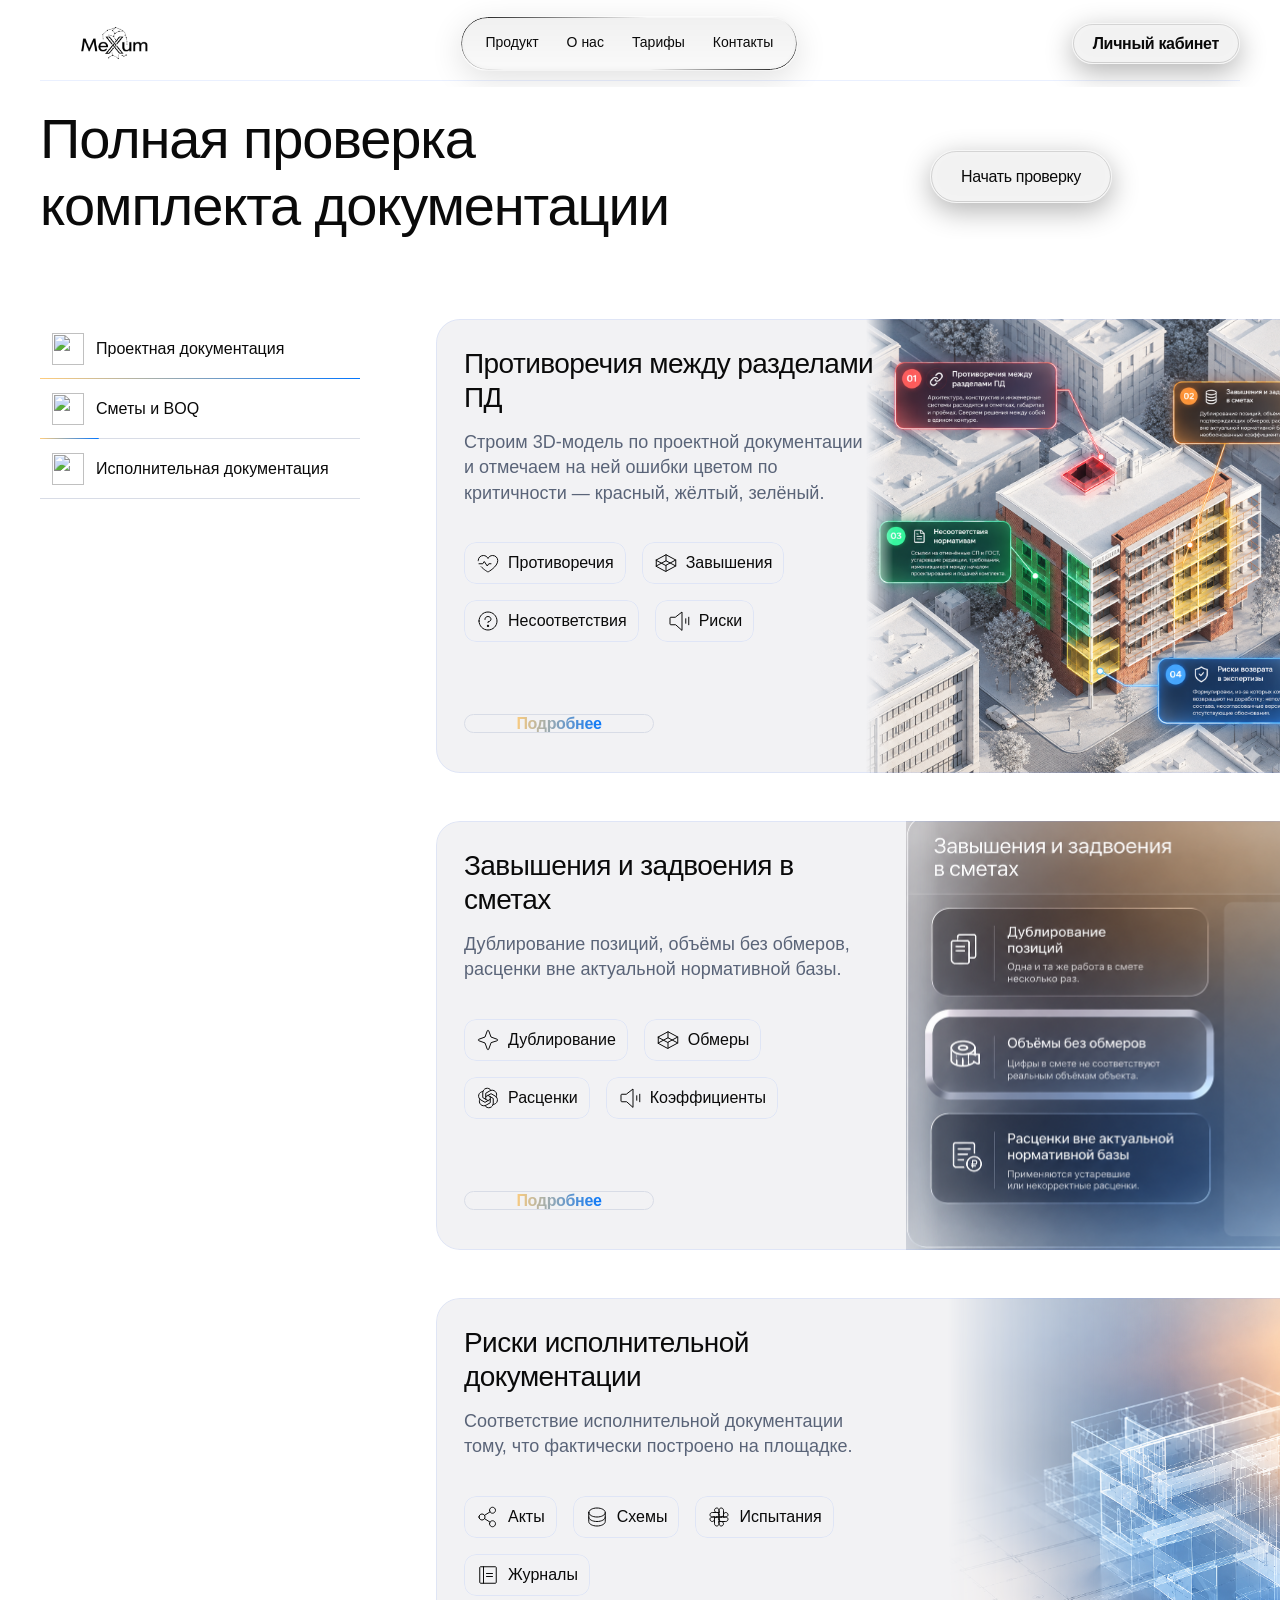
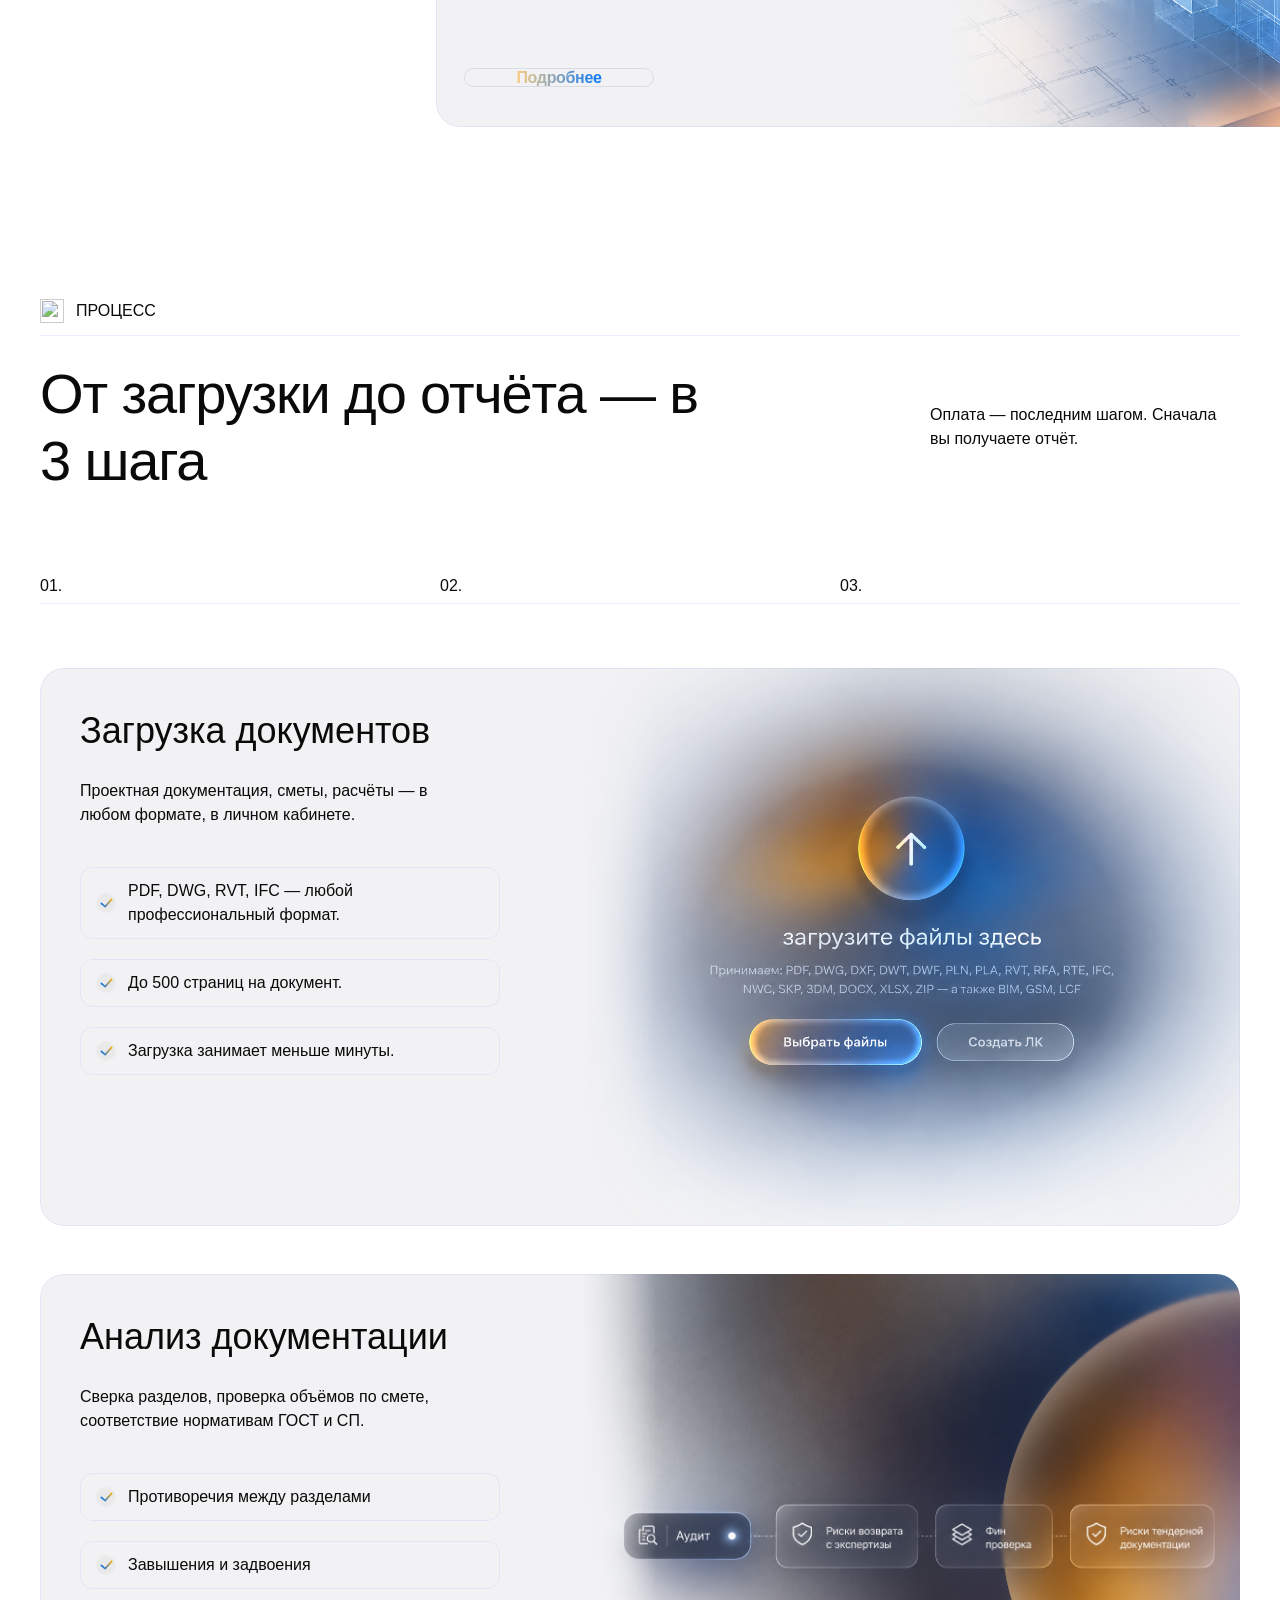
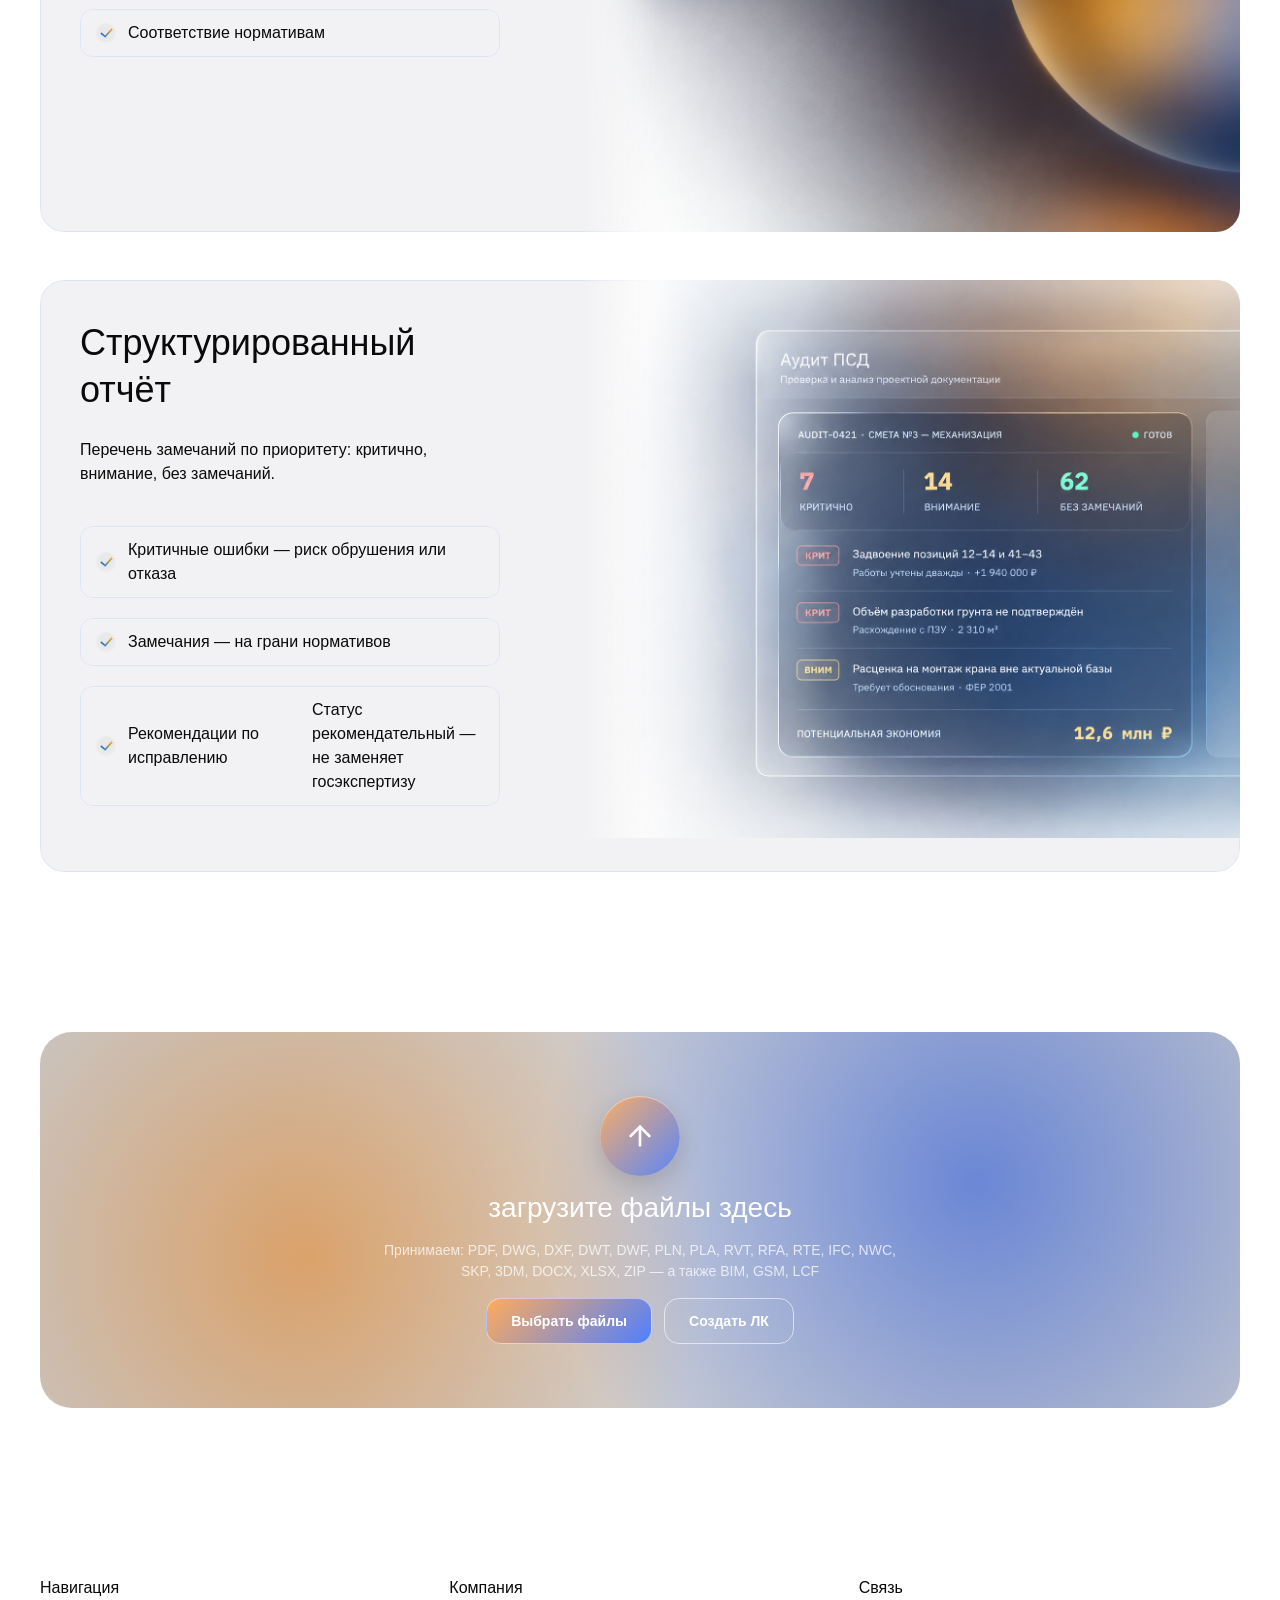
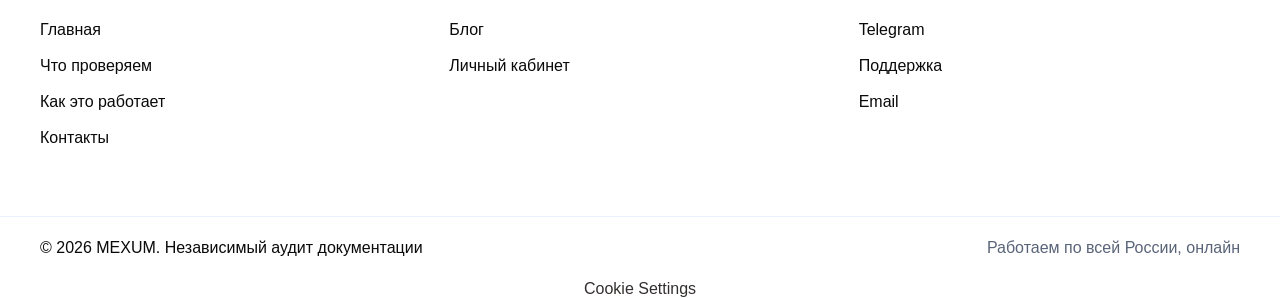
==== index.html @ c85084bf "Swap in a clean blueprint photo for the risks card, add a strong fade New source photo has no baked " ====
<!doctype html>
<html lang="en" data-redirect-timezone="1"><head>
	<meta charset="utf-8">
	<meta name="viewport" content="width=device-width">
	<meta name="generator" content="Framer 625f89c">
	<title>MEXUM — независимый аудит проектно-сметной документации</title>
    <meta name="description" content="Независимый аудит проектно-сметной документации для девелоперов, технических заказчиков, генподрядчиков и проектных бюро. Находим ошибки за 24-48 часов.">
    <meta name="framer-search-index" content="https://framerusercontent.com/sites/5tq8PL0hflcv6PRc5uquvC/searchIndex-Ejy1CJVrJO95.json">
    <meta name="framer-search-index-fallback" content="https://framerusercontent.com/sites/5tq8PL0hflcv6PRc5uquvC/searchIndex-of9c7hC0h53M.json">
    <link href="https://framerusercontent.com/images/1VtXtUrlVK0Y1WHlW4GIfnhxFho.png" rel="icon" media="(prefers-color-scheme: light)">
    <link href="https://framerusercontent.com/images/1VtXtUrlVK0Y1WHlW4GIfnhxFho.png" rel="icon" media="(prefers-color-scheme: dark)">
    <link rel="apple-touch-icon" href="https://framerusercontent.com/images/1VtXtUrlVK0Y1WHlW4GIfnhxFho.png">
    <!-- Open Graph -->
    <meta property="og:type" content="website">
    <meta property="og:title" content="MEXUM — независимый аудит документации">
    <meta property="og:description" content="Независимый аудит проектно-сметной документации для девелоперов, технических заказчиков, генподрядчиков и проектных бюро. Находим ошибки за 24-48 часов.">
    <meta property="og:image" content="https://framerusercontent.com/assets/LaGEDiVbTeEg75rIXlNKdeL8x4.png">
    <!-- X -->
    <meta name="twitter:card" content="summary_large_image">
    <meta name="twitter:title" content="MEXUM — независимый аудит документации">
    <meta name="twitter:description" content="Независимый аудит проектно-сметной документации для девелоперов, технических заказчиков, генподрядчиков и проектных бюро. Находим ошибки за 24-48 часов.">
    <meta name="twitter:image" content="https://framerusercontent.com/assets/LaGEDiVbTeEg75rIXlNKdeL8x4.png">
	
	
	<script>try{if(localStorage.getItem("__framer_force_showing_editorbar_since")){const n=document.createElement("link");n.rel="modulepreload";n.href="https://framer.com/edit/init.mjs";document.head.appendChild(n)}}catch(e){}</script>
	<link rel="canonical" href="https://cosmoq.framer.website/"><meta property="og:url" content="https://cosmoq.framer.website/"><!-- Start of headStart -->
    
    <!-- End of headStart -->
	
	<style data-framer-font-css="">@font-face { font-family: "Inter"; src: url("https://framerusercontent.com/assets/5vvr9Vy74if2I6bQbJvbw7SY1pQ.woff2"); font-display: swap; font-style: normal; font-weight: 400; unicode-range: U+0460-052F, U+1C80-1C88, U+20B4, U+2DE0-2DFF, U+A640-A69F, U+FE2E-FE2F }
@font-face { font-family: "Inter"; src: url("https://framerusercontent.com/assets/EOr0mi4hNtlgWNn9if640EZzXCo.woff2"); font-display: swap; font-style: normal; font-weight: 400; unicode-range: U+0301, U+0400-045F, U+0490-0491, U+04B0-04B1, U+2116 }
@font-face { font-family: "Inter"; src: url("https://framerusercontent.com/assets/Y9k9QrlZAqio88Klkmbd8VoMQc.woff2"); font-display: swap; font-style: normal; font-weight: 400; unicode-range: U+1F00-1FFF }
@font-face { font-family: "Inter"; src: url("https://framerusercontent.com/assets/OYrD2tBIBPvoJXiIHnLoOXnY9M.woff2"); font-display: swap; font-style: normal; font-weight: 400; unicode-range: U+0370-03FF }
@font-face { font-family: "Inter"; src: url("https://framerusercontent.com/assets/JeYwfuaPfZHQhEG8U5gtPDZ7WQ.woff2"); font-display: swap; font-style: normal; font-weight: 400; unicode-range: U+0100-024F, U+0259, U+1E00-1EFF, U+2020, U+20A0-20AB, U+20AD-20CF, U+2113, U+2C60-2C7F, U+A720-A7FF }
@font-face { font-family: "Inter"; src: url("https://framerusercontent.com/assets/GrgcKwrN6d3Uz8EwcLHZxwEfC4.woff2"); font-display: swap; font-style: normal; font-weight: 400; unicode-range: U+0000-00FF, U+0131, U+0152-0153, U+02BB-02BC, U+02C6, U+02DA, U+02DC, U+2000-206F, U+2070, U+2074-207E, U+2080-208E, U+20AC, U+2122, U+2191, U+2193, U+2212, U+2215, U+FEFF, U+FFFD }
@font-face { font-family: "Inter"; src: url("https://framerusercontent.com/assets/b6Y37FthZeALduNqHicBT6FutY.woff2"); font-display: swap; font-style: normal; font-weight: 400; unicode-range: U+0102-0103, U+0110-0111, U+0128-0129, U+0168-0169, U+01A0-01A1, U+01AF-01B0, U+1EA0-1EF9, U+20AB }
@font-face { font-family: "Inter Display"; src: url("https://framerusercontent.com/assets/2uIBiALfCHVpWbHqRMZutfT7giU.woff2"); font-display: swap; font-style: normal; font-weight: 400; unicode-range: U+0460-052F, U+1C80-1C88, U+20B4, U+2DE0-2DFF, U+A640-A69F, U+FE2E-FE2F }
@font-face { font-family: "Inter Display"; src: url("https://framerusercontent.com/assets/Zwfz6xbVe5pmcWRJRgBDHnMkOkI.woff2"); font-display: swap; font-style: normal; font-weight: 400; unicode-range: U+0301, U+0400-045F, U+0490-0491, U+04B0-04B1, U+2116 }
@font-face { font-family: "Inter Display"; src: url("https://framerusercontent.com/assets/U9LaDDmbRhzX3sB8g8glTy5feTE.woff2"); font-display: swap; font-style: normal; font-weight: 400; unicode-range: U+1F00-1FFF }
@font-face { font-family: "Inter Display"; src: url("https://framerusercontent.com/assets/tVew2LzXJ1t7QfxP1gdTIdj2o0g.woff2"); font-display: swap; font-style: normal; font-weight: 400; unicode-range: U+0370-03FF }
@font-face { font-family: "Inter Display"; src: url("https://framerusercontent.com/assets/DF7bjCRmStYPqSb945lAlMfCCVQ.woff2"); font-display: swap; font-style: normal; font-weight: 400; unicode-range: U+0100-024F, U+0259, U+1E00-1EFF, U+2020, U+20A0-20AB, U+20AD-20CF, U+2113, U+2C60-2C7F, U+A720-A7FF }
@font-face { font-family: "Inter Display"; src: url("https://framerusercontent.com/assets/bHYNJqzTyl2lqvmMiRRS6Y16Es.woff2"); font-display: swap; font-style: normal; font-weight: 400; unicode-range: U+0000-00FF, U+0131, U+0152-0153, U+02BB-02BC, U+02C6, U+02DA, U+02DC, U+2000-206F, U+2070, U+2074-207E, U+2080-208E, U+20AC, U+2122, U+2191, U+2193, U+2212, U+2215, U+FEFF, U+FFFD }
@font-face { font-family: "Inter Display"; src: url("https://framerusercontent.com/assets/vebZUMjGyKkYsfcY73iwWTzLNag.woff2"); font-display: swap; font-style: normal; font-weight: 400; unicode-range: U+0102-0103, U+0110-0111, U+0128-0129, U+0168-0169, U+01A0-01A1, U+01AF-01B0, U+1EA0-1EF9, U+20AB }
@font-face { font-family: "Inter"; src: url("https://framerusercontent.com/assets/hyOgCu0Xnghbimh0pE8QTvtt2AU.woff2"); font-display: swap; font-style: normal; font-weight: 600; unicode-range: U+0460-052F, U+1C80-1C88, U+20B4, U+2DE0-2DFF, U+A640-A69F, U+FE2E-FE2F }
@font-face { font-family: "Inter"; src: url("https://framerusercontent.com/assets/NeGmSOXrPBfEFIy5YZeHq17LEDA.woff2"); font-display: swap; font-style: normal; font-weight: 600; unicode-range: U+0301, U+0400-045F, U+0490-0491, U+04B0-04B1, U+2116 }
@font-face { font-family: "Inter"; src: url("https://framerusercontent.com/assets/oYaAX5himiTPYuN8vLWnqBbfD2s.woff2"); font-display: swap; font-style: normal; font-weight: 600; unicode-range: U+1F00-1FFF }
@font-face { font-family: "Inter"; src: url("https://framerusercontent.com/assets/lEJLP4R0yuCaMCjSXYHtJw72M.woff2"); font-display: swap; font-style: normal; font-weight: 600; unicode-range: U+0370-03FF }
@font-face { font-family: "Inter"; src: url("https://framerusercontent.com/assets/cRJyLNuTJR5jbyKzGi33wU9cqIQ.woff2"); font-display: swap; font-style: normal; font-weight: 600; unicode-range: U+0100-024F, U+0259, U+1E00-1EFF, U+2020, U+20A0-20AB, U+20AD-20CF, U+2113, U+2C60-2C7F, U+A720-A7FF }
@font-face { font-family: "Inter"; src: url("https://framerusercontent.com/assets/yDtI2UI8XcEg1W2je9XPN3Noo.woff2"); font-display: swap; font-style: normal; font-weight: 600; unicode-range: U+0000-00FF, U+0131, U+0152-0153, U+02BB-02BC, U+02C6, U+02DA, U+02DC, U+2000-206F, U+2070, U+2074-207E, U+2080-208E, U+20AC, U+2122, U+2191, U+2193, U+2212, U+2215, U+FEFF, U+FFFD }
@font-face { font-family: "Inter"; src: url("https://framerusercontent.com/assets/A0Wcc7NgXMjUuFdquHDrIZpzZw0.woff2"); font-display: swap; font-style: normal; font-weight: 600; unicode-range: U+0102-0103, U+0110-0111, U+0128-0129, U+0168-0169, U+01A0-01A1, U+01AF-01B0, U+1EA0-1EF9, U+20AB }
@font-face { font-family: "Inter"; src: url("https://framerusercontent.com/assets/DpPBYI0sL4fYLgAkX8KXOPVt7c.woff2"); font-display: swap; font-style: normal; font-weight: 700; unicode-range: U+0460-052F, U+1C80-1C88, U+20B4, U+2DE0-2DFF, U+A640-A69F, U+FE2E-FE2F }
@font-face { font-family: "Inter"; src: url("https://framerusercontent.com/assets/4RAEQdEOrcnDkhHiiCbJOw92Lk.woff2"); font-display: swap; font-style: normal; font-weight: 700; unicode-range: U+0301, U+0400-045F, U+0490-0491, U+04B0-04B1, U+2116 }
@font-face { font-family: "Inter"; src: url("https://framerusercontent.com/assets/1K3W8DizY3v4emK8Mb08YHxTbs.woff2"); font-display: swap; font-style: normal; font-weight: 700; unicode-range: U+1F00-1FFF }
@font-face { font-family: "Inter"; src: url("https://framerusercontent.com/assets/tUSCtfYVM1I1IchuyCwz9gDdQ.woff2"); font-display: swap; font-style: normal; font-weight: 700; unicode-range: U+0370-03FF }
@font-face { font-family: "Inter"; src: url("https://framerusercontent.com/assets/VgYFWiwsAC5OYxAycRXXvhze58.woff2"); font-display: swap; font-style: normal; font-weight: 700; unicode-range: U+0100-024F, U+0259, U+1E00-1EFF, U+2020, U+20A0-20AB, U+20AD-20CF, U+2113, U+2C60-2C7F, U+A720-A7FF }
@font-face { font-family: "Inter"; src: url("https://framerusercontent.com/assets/syRNPWzAMIrcJ3wIlPIP43KjQs.woff2"); font-display: swap; font-style: normal; font-weight: 700; unicode-range: U+0000-00FF, U+0131, U+0152-0153, U+02BB-02BC, U+02C6, U+02DA, U+02DC, U+2000-206F, U+2070, U+2074-207E, U+2080-208E, U+20AC, U+2122, U+2191, U+2193, U+2212, U+2215, U+FEFF, U+FFFD }
@font-face { font-family: "Inter"; src: url("https://framerusercontent.com/assets/GIryZETIX4IFypco5pYZONKhJIo.woff2"); font-display: swap; font-style: normal; font-weight: 700; unicode-range: U+0102-0103, U+0110-0111, U+0128-0129, U+0168-0169, U+01A0-01A1, U+01AF-01B0, U+1EA0-1EF9, U+20AB }
@font-face { font-family: "Inter"; src: url("https://framerusercontent.com/assets/H89BbHkbHDzlxZzxi8uPzTsp90.woff2"); font-display: swap; font-style: italic; font-weight: 700; unicode-range: U+0460-052F, U+1C80-1C88, U+20B4, U+2DE0-2DFF, U+A640-A69F, U+FE2E-FE2F }
@font-face { font-family: "Inter"; src: url("https://framerusercontent.com/assets/u6gJwDuwB143kpNK1T1MDKDWkMc.woff2"); font-display: swap; font-style: italic; font-weight: 700; unicode-range: U+0301, U+0400-045F, U+0490-0491, U+04B0-04B1, U+2116 }
@font-face { font-family: "Inter"; src: url("https://framerusercontent.com/assets/43sJ6MfOPh1LCJt46OvyDuSbA6o.woff2"); font-display: swap; font-style: italic; font-weight: 700; unicode-range: U+1F00-1FFF }
@font-face { font-family: "Inter"; src: url("https://framerusercontent.com/assets/wccHG0r4gBDAIRhfHiOlq6oEkqw.woff2"); font-display: swap; font-style: italic; font-weight: 700; unicode-range: U+0370-03FF }
@font-face { font-family: "Inter"; src: url("https://framerusercontent.com/assets/WZ367JPwf9bRW6LdTHN8rXgSjw.woff2"); font-display: swap; font-style: italic; font-weight: 700; unicode-range: U+0100-024F, U+0259, U+1E00-1EFF, U+2020, U+20A0-20AB, U+20AD-20CF, U+2113, U+2C60-2C7F, U+A720-A7FF }
@font-face { font-family: "Inter"; src: url("https://framerusercontent.com/assets/ia3uin3hQWqDrVloC1zEtYHWw.woff2"); font-display: swap; font-style: italic; font-weight: 700; unicode-range: U+0000-00FF, U+0131, U+0152-0153, U+02BB-02BC, U+02C6, U+02DA, U+02DC, U+2000-206F, U+2070, U+2074-207E, U+2080-208E, U+20AC, U+2122, U+2191, U+2193, U+2212, U+2215, U+FEFF, U+FFFD }
@font-face { font-family: "Inter"; src: url("https://framerusercontent.com/assets/2A4Xx7CngadFGlVV4xrO06OBHY.woff2"); font-display: swap; font-style: italic; font-weight: 700; unicode-range: U+0102-0103, U+0110-0111, U+0128-0129, U+0168-0169, U+01A0-01A1, U+01AF-01B0, U+1EA0-1EF9, U+20AB }
@font-face { font-family: "Inter"; src: url("https://framerusercontent.com/assets/vxBnBhH8768IFAXAb4Qf6wQHKs.woff2"); font-display: swap; font-style: italic; font-weight: 600; unicode-range: U+0460-052F, U+1C80-1C88, U+20B4, U+2DE0-2DFF, U+A640-A69F, U+FE2E-FE2F }
@font-face { font-family: "Inter"; src: url("https://framerusercontent.com/assets/zSsEuoJdh8mcFVk976C05ZfQr8.woff2"); font-display: swap; font-style: italic; font-weight: 600; unicode-range: U+0301, U+0400-045F, U+0490-0491, U+04B0-04B1, U+2116 }
@font-face { font-family: "Inter"; src: url("https://framerusercontent.com/assets/b8ezwLrN7h2AUoPEENcsTMVJ0.woff2"); font-display: swap; font-style: italic; font-weight: 600; unicode-range: U+1F00-1FFF }
@font-face { font-family: "Inter"; src: url("https://framerusercontent.com/assets/mvNEIBLyHbscgHtwfsByjXUz3XY.woff2"); font-display: swap; font-style: italic; font-weight: 600; unicode-range: U+0370-03FF }
@font-face { font-family: "Inter"; src: url("https://framerusercontent.com/assets/6FI2EneKzM3qBy5foOZXey7coCA.woff2"); font-display: swap; font-style: italic; font-weight: 600; unicode-range: U+0100-024F, U+0259, U+1E00-1EFF, U+2020, U+20A0-20AB, U+20AD-20CF, U+2113, U+2C60-2C7F, U+A720-A7FF }
@font-face { font-family: "Inter"; src: url("https://framerusercontent.com/assets/fuyXZpVvOjq8NesCOfgirHCWyg.woff2"); font-display: swap; font-style: italic; font-weight: 600; unicode-range: U+0000-00FF, U+0131, U+0152-0153, U+02BB-02BC, U+02C6, U+02DA, U+02DC, U+2000-206F, U+2070, U+2074-207E, U+2080-208E, U+20AC, U+2122, U+2191, U+2193, U+2212, U+2215, U+FEFF, U+FFFD }
@font-face { font-family: "Inter"; src: url("https://framerusercontent.com/assets/NHHeAKJVP0ZWHk5YZnQQChIsBM.woff2"); font-display: swap; font-style: italic; font-weight: 600; unicode-range: U+0102-0103, U+0110-0111, U+0128-0129, U+0168-0169, U+01A0-01A1, U+01AF-01B0, U+1EA0-1EF9, U+20AB }
@font-face { font-family: "Inter"; src: url("https://framerusercontent.com/assets/CfMzU8w2e7tHgF4T4rATMPuWosA.woff2"); font-display: swap; font-style: italic; font-weight: 400; unicode-range: U+0460-052F, U+1C80-1C88, U+20B4, U+2DE0-2DFF, U+A640-A69F, U+FE2E-FE2F }
@font-face { font-family: "Inter"; src: url("https://framerusercontent.com/assets/867QObYax8ANsfX4TGEVU9YiCM.woff2"); font-display: swap; font-style: italic; font-weight: 400; unicode-range: U+0301, U+0400-045F, U+0490-0491, U+04B0-04B1, U+2116 }
@font-face { font-family: "Inter"; src: url("https://framerusercontent.com/assets/Oyn2ZbENFdnW7mt2Lzjk1h9Zb9k.woff2"); font-display: swap; font-style: italic; font-weight: 400; unicode-range: U+1F00-1FFF }
@font-face { font-family: "Inter"; src: url("https://framerusercontent.com/assets/cdAe8hgZ1cMyLu9g005pAW3xMo.woff2"); font-display: swap; font-style: italic; font-weight: 400; unicode-range: U+0370-03FF }
@font-face { font-family: "Inter"; src: url("https://framerusercontent.com/assets/DOfvtmE1UplCq161m6Hj8CSQYg.woff2"); font-display: swap; font-style: italic; font-weight: 400; unicode-range: U+0100-024F, U+0259, U+1E00-1EFF, U+2020, U+20A0-20AB, U+20AD-20CF, U+2113, U+2C60-2C7F, U+A720-A7FF }
@font-face { font-family: "Inter"; src: url("https://framerusercontent.com/assets/pKRFNWFoZl77qYCAIp84lN1h944.woff2"); font-display: swap; font-style: italic; font-weight: 400; unicode-range: U+0000-00FF, U+0131, U+0152-0153, U+02BB-02BC, U+02C6, U+02DA, U+02DC, U+2000-206F, U+2070, U+2074-207E, U+2080-208E, U+20AC, U+2122, U+2191, U+2193, U+2212, U+2215, U+FEFF, U+FFFD }
@font-face { font-family: "Inter"; src: url("https://framerusercontent.com/assets/tKtBcDnBMevsEEJKdNGhhkLzYo.woff2"); font-display: swap; font-style: italic; font-weight: 400; unicode-range: U+0102-0103, U+0110-0111, U+0128-0129, U+0168-0169, U+01A0-01A1, U+01AF-01B0, U+1EA0-1EF9, U+20AB }
@font-face { font-family: "Inter Display"; src: url("https://framerusercontent.com/assets/I11LrmuBDQZweplJ62KkVsklU5Y.woff2"); font-display: swap; font-style: normal; font-weight: 700; unicode-range: U+0460-052F, U+1C80-1C88, U+20B4, U+2DE0-2DFF, U+A640-A69F, U+FE2E-FE2F }
@font-face { font-family: "Inter Display"; src: url("https://framerusercontent.com/assets/UjFZPDy3qGuDktQM4q9CxhKfIa8.woff2"); font-display: swap; font-style: normal; font-weight: 700; unicode-range: U+0301, U+0400-045F, U+0490-0491, U+04B0-04B1, U+2116 }
@font-face { font-family: "Inter Display"; src: url("https://framerusercontent.com/assets/8exwVHJy2DhJ4N5prYlVMrEKmQ.woff2"); font-display: swap; font-style: normal; font-weight: 700; unicode-range: U+1F00-1FFF }
@font-face { font-family: "Inter Display"; src: url("https://framerusercontent.com/assets/UTeedEK21hO5jDxEUldzdScUqpg.woff2"); font-display: swap; font-style: normal; font-weight: 700; unicode-range: U+0370-03FF }
@font-face { font-family: "Inter Display"; src: url("https://framerusercontent.com/assets/Ig8B8nzy11hzIWEIYnkg91sofjo.woff2"); font-display: swap; font-style: normal; font-weight: 700; unicode-range: U+0100-024F, U+0259, U+1E00-1EFF, U+2020, U+20A0-20AB, U+20AD-20CF, U+2113, U+2C60-2C7F, U+A720-A7FF }
@font-face { font-family: "Inter Display"; src: url("https://framerusercontent.com/assets/qITWJ2WdG0wrgQPDb8lvnYnTXDg.woff2"); font-display: swap; font-style: normal; font-weight: 700; unicode-range: U+0000-00FF, U+0131, U+0152-0153, U+02BB-02BC, U+02C6, U+02DA, U+02DC, U+2000-206F, U+2070, U+2074-207E, U+2080-208E, U+20AC, U+2122, U+2191, U+2193, U+2212, U+2215, U+FEFF, U+FFFD }
@font-face { font-family: "Inter Display"; src: url("https://framerusercontent.com/assets/qctQFoJqJ9aIbRSIp0AhCQpFxn8.woff2"); font-display: swap; font-style: normal; font-weight: 700; unicode-range: U+0102-0103, U+0110-0111, U+0128-0129, U+0168-0169, U+01A0-01A1, U+01AF-01B0, U+1EA0-1EF9, U+20AB }
@font-face { font-family: "Inter Display"; src: url("https://framerusercontent.com/assets/fXvVh2JeZlehNcEhKHpHH0frSl0.woff2"); font-display: swap; font-style: italic; font-weight: 700; unicode-range: U+0460-052F, U+1C80-1C88, U+20B4, U+2DE0-2DFF, U+A640-A69F, U+FE2E-FE2F }
@font-face { font-family: "Inter Display"; src: url("https://framerusercontent.com/assets/7pScaNeb6M7n2HF2jKemDqzCIr4.woff2"); font-display: swap; font-style: italic; font-weight: 700; unicode-range: U+0301, U+0400-045F, U+0490-0491, U+04B0-04B1, U+2116 }
@font-face { font-family: "Inter Display"; src: url("https://framerusercontent.com/assets/qS4UjQYyATcVV9rODk0Zx9KhkY8.woff2"); font-display: swap; font-style: italic; font-weight: 700; unicode-range: U+1F00-1FFF }
@font-face { font-family: "Inter Display"; src: url("https://framerusercontent.com/assets/VfD2n20yM7v0hrUEBHEyafsmMBY.woff2"); font-display: swap; font-style: italic; font-weight: 700; unicode-range: U+0370-03FF }
@font-face { font-family: "Inter Display"; src: url("https://framerusercontent.com/assets/4oIO9fB59bn3cKFWz7piCj28z9s.woff2"); font-display: swap; font-style: italic; font-weight: 700; unicode-range: U+0100-024F, U+0259, U+1E00-1EFF, U+2020, U+20A0-20AB, U+20AD-20CF, U+2113, U+2C60-2C7F, U+A720-A7FF }
@font-face { font-family: "Inter Display"; src: url("https://framerusercontent.com/assets/MzumQQZJQBC6KM1omtmwOtsogtI.woff2"); font-display: swap; font-style: italic; font-weight: 700; unicode-range: U+0000-00FF, U+0131, U+0152-0153, U+02BB-02BC, U+02C6, U+02DA, U+02DC, U+2000-206F, U+2070, U+2074-207E, U+2080-208E, U+20AC, U+2122, U+2191, U+2193, U+2212, U+2215, U+FEFF, U+FFFD }
@font-face { font-family: "Inter Display"; src: url("https://framerusercontent.com/assets/F5Lmfd3fCAu7TwiYbI4DLWw4ks.woff2"); font-display: swap; font-style: italic; font-weight: 700; unicode-range: U+0102-0103, U+0110-0111, U+0128-0129, U+0168-0169, U+01A0-01A1, U+01AF-01B0, U+1EA0-1EF9, U+20AB }
@font-face { font-family: "Inter Display"; src: url("https://framerusercontent.com/assets/THWAFHoAcmqLMy81E8hCSdziVKA.woff2"); font-display: swap; font-style: italic; font-weight: 400; unicode-range: U+0460-052F, U+1C80-1C88, U+20B4, U+2DE0-2DFF, U+A640-A69F, U+FE2E-FE2F }
@font-face { font-family: "Inter Display"; src: url("https://framerusercontent.com/assets/sQxGYWDlRkDr0eOKqiNRl6g5rs.woff2"); font-display: swap; font-style: italic; font-weight: 400; unicode-range: U+0301, U+0400-045F, U+0490-0491, U+04B0-04B1, U+2116 }
@font-face { font-family: "Inter Display"; src: url("https://framerusercontent.com/assets/NNTAT1XAm8ZRkr824inYPkjNeL4.woff2"); font-display: swap; font-style: italic; font-weight: 400; unicode-range: U+1F00-1FFF }
@font-face { font-family: "Inter Display"; src: url("https://framerusercontent.com/assets/P2qr9PAWBt905929rHfxmneMUG0.woff2"); font-display: swap; font-style: italic; font-weight: 400; unicode-range: U+0370-03FF }
@font-face { font-family: "Inter Display"; src: url("https://framerusercontent.com/assets/2BmSa4TZZvFKAZg2DydxTbvKlTU.woff2"); font-display: swap; font-style: italic; font-weight: 400; unicode-range: U+0100-024F, U+0259, U+1E00-1EFF, U+2020, U+20A0-20AB, U+20AD-20CF, U+2113, U+2C60-2C7F, U+A720-A7FF }
@font-face { font-family: "Inter Display"; src: url("https://framerusercontent.com/assets/P0JCAnd2N1Q6qwTQohre3XmQ.woff2"); font-display: swap; font-style: italic; font-weight: 400; unicode-range: U+0000-00FF, U+0131, U+0152-0153, U+02BB-02BC, U+02C6, U+02DA, U+02DC, U+2000-206F, U+2070, U+2074-207E, U+2080-208E, U+20AC, U+2122, U+2191, U+2193, U+2212, U+2215, U+FEFF, U+FFFD }
@font-face { font-family: "Inter Display"; src: url("https://framerusercontent.com/assets/KMFW46iYsEZaUBwXbwPc9nQm71o.woff2"); font-display: swap; font-style: italic; font-weight: 400; unicode-range: U+0102-0103, U+0110-0111, U+0128-0129, U+0168-0169, U+01A0-01A1, U+01AF-01B0, U+1EA0-1EF9, U+20AB }
@font-face { font-family: "Inter Display"; src: url("https://framerusercontent.com/assets/ePuN3mCjzajIHnyCdvKBFiZkyY0.woff2"); font-display: swap; font-style: normal; font-weight: 500; unicode-range: U+0460-052F, U+1C80-1C88, U+20B4, U+2DE0-2DFF, U+A640-A69F, U+FE2E-FE2F }
@font-face { font-family: "Inter Display"; src: url("https://framerusercontent.com/assets/V3j1L0o5vPFKe26Sw4HcpXCfHo.woff2"); font-display: swap; font-style: normal; font-weight: 500; unicode-range: U+0301, U+0400-045F, U+0490-0491, U+04B0-04B1, U+2116 }
@font-face { font-family: "Inter Display"; src: url("https://framerusercontent.com/assets/F3kdpd2N0cToWV5huaZjjgM.woff2"); font-display: swap; font-style: normal; font-weight: 500; unicode-range: U+1F00-1FFF }
@font-face { font-family: "Inter Display"; src: url("https://framerusercontent.com/assets/0iDmxkizU9goZoclqIqsV5rvETU.woff2"); font-display: swap; font-style: normal; font-weight: 500; unicode-range: U+0370-03FF }
@font-face { font-family: "Inter Display"; src: url("https://framerusercontent.com/assets/r0mv3NegmA0akcQsNFotG32Las.woff2"); font-display: swap; font-style: normal; font-weight: 500; unicode-range: U+0100-024F, U+0259, U+1E00-1EFF, U+2020, U+20A0-20AB, U+20AD-20CF, U+2113, U+2C60-2C7F, U+A720-A7FF }
@font-face { font-family: "Inter Display"; src: url("https://framerusercontent.com/assets/iwWTDc49ENF2tCHbqlNARXw6Ug.woff2"); font-display: swap; font-style: normal; font-weight: 500; unicode-range: U+0000-00FF, U+0131, U+0152-0153, U+02BB-02BC, U+02C6, U+02DA, U+02DC, U+2000-206F, U+2070, U+2074-207E, U+2080-208E, U+20AC, U+2122, U+2191, U+2193, U+2212, U+2215, U+FEFF, U+FFFD }
@font-face { font-family: "Inter Display"; src: url("https://framerusercontent.com/assets/Ii21jnSJkulBKsHHXKlapi7fv9w.woff2"); font-display: swap; font-style: normal; font-weight: 500; unicode-range: U+0102-0103, U+0110-0111, U+0128-0129, U+0168-0169, U+01A0-01A1, U+01AF-01B0, U+1EA0-1EF9, U+20AB }
@font-face { font-family: "Inter"; src: url("https://framerusercontent.com/assets/mkY5Sgyq51ik0AMrSBwhm9DJg.woff2"); font-style: normal; font-weight: 900; unicode-range: U+0460-052F, U+1C80-1C88, U+20B4, U+2DE0-2DFF, U+A640-A69F, U+FE2E-FE2F }
@font-face { font-family: "Inter"; src: url("https://framerusercontent.com/assets/X5hj6qzcHUYv7h1390c8Rhm6550.woff2"); font-style: normal; font-weight: 900; unicode-range: U+0301, U+0400-045F, U+0490-0491, U+04B0-04B1, U+2116 }
@font-face { font-family: "Inter"; src: url("https://framerusercontent.com/assets/gQhNpS3tN86g8RcVKYUUaKt2oMQ.woff2"); font-style: normal; font-weight: 900; unicode-range: U+1F00-1FFF }
@font-face { font-family: "Inter"; src: url("https://framerusercontent.com/assets/cugnVhSraaRyANCaUtI5FV17wk.woff2"); font-style: normal; font-weight: 900; unicode-range: U+0370-03FF }
@font-face { font-family: "Inter"; src: url("https://framerusercontent.com/assets/5HcVoGak8k5agFJSaKa4floXVu0.woff2"); font-style: normal; font-weight: 900; unicode-range: U+0100-024F, U+0259, U+1E00-1EFF, U+2020, U+20A0-20AB, U+20AD-20CF, U+2113, U+2C60-2C7F, U+A720-A7FF }
@font-face { font-family: "Inter"; src: url("https://framerusercontent.com/assets/rZ5DdENNqIdFTIyQQiP5isO7M.woff2"); font-style: normal; font-weight: 900; unicode-range: U+0000-00FF, U+0131, U+0152-0153, U+02BB-02BC, U+02C6, U+02DA, U+02DC, U+2000-206F, U+2070, U+2074-207E, U+2080-208E, U+20AC, U+2122, U+2191, U+2193, U+2212, U+2215, U+FEFF, U+FFFD }
@font-face { font-family: "Inter"; src: url("https://framerusercontent.com/assets/P2Bw01CtL0b9wqygO0sSVogWbo.woff2"); font-style: normal; font-weight: 900; unicode-range: U+0102-0103, U+0110-0111, U+0128-0129, U+0168-0169, U+01A0-01A1, U+01AF-01B0, U+1EA0-1EF9, U+20AB }
@font-face { font-family: "Inter"; src: url("https://framerusercontent.com/assets/05KsVHGDmqXSBXM4yRZ65P8i0s.woff2"); font-style: italic; font-weight: 900; unicode-range: U+0460-052F, U+1C80-1C88, U+20B4, U+2DE0-2DFF, U+A640-A69F, U+FE2E-FE2F }
@font-face { font-family: "Inter"; src: url("https://framerusercontent.com/assets/ky8ovPukK4dJ1Pxq74qGhOqCYI.woff2"); font-style: italic; font-weight: 900; unicode-range: U+0301, U+0400-045F, U+0490-0491, U+04B0-04B1, U+2116 }
@font-face { font-family: "Inter"; src: url("https://framerusercontent.com/assets/vvNSqIj42qeQ2bvCRBIWKHscrc.woff2"); font-style: italic; font-weight: 900; unicode-range: U+1F00-1FFF }
@font-face { font-family: "Inter"; src: url("https://framerusercontent.com/assets/3ZmXbBKToJifDV9gwcifVd1tEY.woff2"); font-style: italic; font-weight: 900; unicode-range: U+0370-03FF }
@font-face { font-family: "Inter"; src: url("https://framerusercontent.com/assets/FNfhX3dt4ChuLJq2PwdlxHO7PU.woff2"); font-style: italic; font-weight: 900; unicode-range: U+0100-024F, U+0259, U+1E00-1EFF, U+2020, U+20A0-20AB, U+20AD-20CF, U+2113, U+2C60-2C7F, U+A720-A7FF }
@font-face { font-family: "Inter"; src: url("https://framerusercontent.com/assets/gcnfba68tfm7qAyrWRCf9r34jg.woff2"); font-style: italic; font-weight: 900; unicode-range: U+0000-00FF, U+0131, U+0152-0153, U+02BB-02BC, U+02C6, U+02DA, U+02DC, U+2000-206F, U+2070, U+2074-207E, U+2080-208E, U+20AC, U+2122, U+2191, U+2193, U+2212, U+2215, U+FEFF, U+FFFD }
@font-face { font-family: "Inter"; src: url("https://framerusercontent.com/assets/efTfQcBJ53kM2pB1hezSZ3RDUFs.woff2"); font-style: italic; font-weight: 900; unicode-range: U+0102-0103, U+0110-0111, U+0128-0129, U+0168-0169, U+01A0-01A1, U+01AF-01B0, U+1EA0-1EF9, U+20AB }
@font-face { font-family: "Inter Display"; src: url("https://framerusercontent.com/assets/A5P4nkYCJlLQxGxaS1lzG8PNSc.woff2"); font-display: swap; font-style: italic; font-weight: 500; unicode-range: U+0460-052F, U+1C80-1C88, U+20B4, U+2DE0-2DFF, U+A640-A69F, U+FE2E-FE2F }
@font-face { font-family: "Inter Display"; src: url("https://framerusercontent.com/assets/vuPfygr1n1zYxscvWgGI8hRf3LE.woff2"); font-display: swap; font-style: italic; font-weight: 500; unicode-range: U+0301, U+0400-045F, U+0490-0491, U+04B0-04B1, U+2116 }
@font-face { font-family: "Inter Display"; src: url("https://framerusercontent.com/assets/jplzYzqFHXreyADwk9yrkQlWQ.woff2"); font-display: swap; font-style: italic; font-weight: 500; unicode-range: U+1F00-1FFF }
@font-face { font-family: "Inter Display"; src: url("https://framerusercontent.com/assets/sSIKP2TfVPvfK7YVENPE5H87A.woff2"); font-display: swap; font-style: italic; font-weight: 500; unicode-range: U+0370-03FF }
@font-face { font-family: "Inter Display"; src: url("https://framerusercontent.com/assets/gawbeo7iEJSRZ4kcrh6YRrU8o.woff2"); font-display: swap; font-style: italic; font-weight: 500; unicode-range: U+0100-024F, U+0259, U+1E00-1EFF, U+2020, U+20A0-20AB, U+20AD-20CF, U+2113, U+2C60-2C7F, U+A720-A7FF }
@font-face { font-family: "Inter Display"; src: url("https://framerusercontent.com/assets/RkMAGv2iAm3rw7tZzs7FaZf0rM.woff2"); font-display: swap; font-style: italic; font-weight: 500; unicode-range: U+0000-00FF, U+0131, U+0152-0153, U+02BB-02BC, U+02C6, U+02DA, U+02DC, U+2000-206F, U+2070, U+2074-207E, U+2080-208E, U+20AC, U+2122, U+2191, U+2193, U+2212, U+2215, U+FEFF, U+FFFD }
@font-face { font-family: "Inter Display"; src: url("https://framerusercontent.com/assets/8E92vrr3j1gDqzepmeSbD2u0JxA.woff2"); font-display: swap; font-style: italic; font-weight: 500; unicode-range: U+0102-0103, U+0110-0111, U+0128-0129, U+0168-0169, U+01A0-01A1, U+01AF-01B0, U+1EA0-1EF9, U+20AB }
@font-face { font-family: "Inter"; src: url("https://framerusercontent.com/assets/5A3Ce6C9YYmCjpQx9M4inSaKU.woff2"); font-display: swap; font-style: normal; font-weight: 500; unicode-range: U+0460-052F, U+1C80-1C88, U+20B4, U+2DE0-2DFF, U+A640-A69F, U+FE2E-FE2F }
@font-face { font-family: "Inter"; src: url("https://framerusercontent.com/assets/Qx95Xyt0Ka3SGhinnbXIGpEIyP4.woff2"); font-display: swap; font-style: normal; font-weight: 500; unicode-range: U+0301, U+0400-045F, U+0490-0491, U+04B0-04B1, U+2116 }
@font-face { font-family: "Inter"; src: url("https://framerusercontent.com/assets/6mJuEAguuIuMog10gGvH5d3cl8.woff2"); font-display: swap; font-style: normal; font-weight: 500; unicode-range: U+1F00-1FFF }
@font-face { font-family: "Inter"; src: url("https://framerusercontent.com/assets/xYYWaj7wCU5zSQH0eXvSaS19wo.woff2"); font-display: swap; font-style: normal; font-weight: 500; unicode-range: U+0370-03FF }
@font-face { font-family: "Inter"; src: url("https://framerusercontent.com/assets/otTaNuNpVK4RbdlT7zDDdKvQBA.woff2"); font-display: swap; font-style: normal; font-weight: 500; unicode-range: U+0100-024F, U+0259, U+1E00-1EFF, U+2020, U+20A0-20AB, U+20AD-20CF, U+2113, U+2C60-2C7F, U+A720-A7FF }
@font-face { font-family: "Inter"; src: url("https://framerusercontent.com/assets/UjlFhCnUjxhNfep4oYBPqnEssyo.woff2"); font-display: swap; font-style: normal; font-weight: 500; unicode-range: U+0000-00FF, U+0131, U+0152-0153, U+02BB-02BC, U+02C6, U+02DA, U+02DC, U+2000-206F, U+2070, U+2074-207E, U+2080-208E, U+20AC, U+2122, U+2191, U+2193, U+2212, U+2215, U+FEFF, U+FFFD }
@font-face { font-family: "Inter"; src: url("https://framerusercontent.com/assets/DolVirEGb34pEXEp8t8FQBSK4.woff2"); font-display: swap; font-style: normal; font-weight: 500; unicode-range: U+0102-0103, U+0110-0111, U+0128-0129, U+0168-0169, U+01A0-01A1, U+01AF-01B0, U+1EA0-1EF9, U+20AB }
@font-face { font-family: "Inter"; src: url("https://framerusercontent.com/assets/khkJkwSL66WFg8SX6Wa726c.woff2"); font-display: swap; font-style: italic; font-weight: 500; unicode-range: U+0460-052F, U+1C80-1C88, U+20B4, U+2DE0-2DFF, U+A640-A69F, U+FE2E-FE2F }
@font-face { font-family: "Inter"; src: url("https://framerusercontent.com/assets/0E7IMbDzcGABpBwwqNEt60wU0w.woff2"); font-display: swap; font-style: italic; font-weight: 500; unicode-range: U+0301, U+0400-045F, U+0490-0491, U+04B0-04B1, U+2116 }
@font-face { font-family: "Inter"; src: url("https://framerusercontent.com/assets/NTJ0nQgIF0gcDelS14zQ9NR9Q.woff2"); font-display: swap; font-style: italic; font-weight: 500; unicode-range: U+1F00-1FFF }
@font-face { font-family: "Inter"; src: url("https://framerusercontent.com/assets/QrcNhgEPfRl0LS8qz5Ln8olanl8.woff2"); font-display: swap; font-style: italic; font-weight: 500; unicode-range: U+0370-03FF }
@font-face { font-family: "Inter"; src: url("https://framerusercontent.com/assets/JEXmejW8mXOYMtt0hyRg811kHac.woff2"); font-display: swap; font-style: italic; font-weight: 500; unicode-range: U+0100-024F, U+0259, U+1E00-1EFF, U+2020, U+20A0-20AB, U+20AD-20CF, U+2113, U+2C60-2C7F, U+A720-A7FF }
@font-face { font-family: "Inter"; src: url("https://framerusercontent.com/assets/Bo5CNzBv77CafbxOtKIkpw9egw.woff2"); font-display: swap; font-style: italic; font-weight: 500; unicode-range: U+0000-00FF, U+0131, U+0152-0153, U+02BB-02BC, U+02C6, U+02DA, U+02DC, U+2000-206F, U+2070, U+2074-207E, U+2080-208E, U+20AC, U+2122, U+2191, U+2193, U+2212, U+2215, U+FEFF, U+FFFD }
@font-face { font-family: "Inter"; src: url("https://framerusercontent.com/assets/uy9s0iWuxiNnVt8EpTI3gzohpwo.woff2"); font-display: swap; font-style: italic; font-weight: 500; unicode-range: U+0102-0103, U+0110-0111, U+0128-0129, U+0168-0169, U+01A0-01A1, U+01AF-01B0, U+1EA0-1EF9, U+20AB }
@font-face { font-family: "Inter Placeholder"; src: local("Arial"); ascent-override: 89.79%; descent-override: 22.36%; line-gap-override: 0.00%; size-adjust: 107.89% }
@font-face { font-family: "Inter Display Placeholder"; src: local("Arial"); ascent-override: 98.56%; descent-override: 24.54%; line-gap-override: 0.00%; size-adjust: 98.29% }</style>
	
	
	<meta name="robots" content="max-image-preview:large"><style data-framer-css-ssr-minified="" data-framer-components="framer-lib-cursors-host framer-Y1h2E PropertyOverrides framer-ZUPdC framer-ttQjC framer-lib-combinedCSSRules framer-Yf5wR framer-KqLRo framer-P0PnG framer-8RT1L framer-KVhPv framer-xjRP0 framer-1ERPJ framer-yucW9 framer-TOqdu framer-QLgOr framer-xDQvn framer-sl02z framer-7VcwY framer-j2hBN framer-JNpes framer-oNbXA framer-6ZQBa framer-lSUAP framer-5REFZ framer-ixq2j framer-yInj6 framer-FSc0y framer-xnXO0 framer-CiD9c framer-XArdI framer-aj4eJ framer-dcbJO framer-vQXea framer-JiE0Z framer-iTboN framer-Oyows framer-ZDn9o framer-SSP7i framer-DK6PS framer-DV2tS framer-IoDlI framer-CusoL framer-KgSAs framer-sABjY framer-Rfgae framer-JpnZ2 framer-8moa8 framer-9TFqW framer-lib-cookie-trigger">html,body,#main{box-sizing:border-box;margin:0;padding:0}:root{-webkit-font-smoothing:antialiased;-moz-osx-font-smoothing:grayscale}*{box-sizing:border-box;-webkit-font-smoothing:inherit}h1,h2,h3,h4,h5,h6,p,figure{margin:0}body,input,textarea,select,button{font-family:sans-serif;font-size:12px}body{--token-839225cb-b1fc-470d-a0c2-2eb7fcc590b8:#fff;--token-5a7f2bca-ee8c-42c5-80e1-f72de38d4fdf:#ffffff12;--token-74e333f8-fe87-4945-af87-cae5b7e16c10:#000;--token-0eb0d570-0e27-4070-997d-d65cb58db903:#fff6;--token-2765094e-0f8b-477f-9e2a-092fb0171343:#ffffff1a;--token-cef4d4a6-9e30-47e6-bc76-f952a48770af:#0c0f16;--token-63f7583a-ac58-4fab-bed6-928aed613254:#2f3950;--token-365216f8-7ee6-4f9f-94e0-ca7d584e4354:#fffefa00;--token-755749ce-b09f-4a2c-96af-d48ea1c19cb9:#0000;--token-118587f4-0ede-44b6-a609-249caf227711:#ccc;--token-1a06e153-824c-4039-a1ec-38e20ad17137:#ffac0a;--token-991642a5-fe69-44f0-a456-0d249f695158:#0175ff;--token-f4dc11a3-eab6-45ff-bb5d-90cc77e6a1e2:#7da4ff29;--token-58a9ee81-15ae-49fa-a929-941011a956e1:#f24;--token-e77749d5-1f11-472b-b926-5090d7e5b50e:#9ba9c4;--token-7ed67f45-7ffc-4523-9689-9d08f6aa2909:#d1d4e3;--token-f8eb999f-285c-4229-9c3a-c69e8052e994:#06070a;--token-40eb5c15-2df6-4cc5-9a1c-8a90a74b480c:#ffcd7d}@supports (z-index:calc(infinity)){#__framer-badge-container{--infinity:infinity}}#__framer-badge-container{pointer-events:none;width:100%;z-index:calc(var(--infinity,2147480000));justify-content:flex-end;padding:20px;display:flex;position:fixed;bottom:0}@supports (background:-webkit-named-image(i)) and (not (grid-template-rows:subgrid)){body{--framer-will-change-override:transform}}@supports (background:-webkit-named-image(i)) and (not (position-area:top right)){body{--framer-will-change-filter-override:filter}}[data-framer-component-type=Text] div div span,[data-framer-component-type=Text] a div span,[data-framer-component-type=Text] span span span,[data-framer-component-type=Text] p span span,[data-framer-component-type=Text] h1 span span,[data-framer-component-type=Text] h2 span span,[data-framer-component-type=Text] h3 span span,[data-framer-component-type=Text] h4 span span,[data-framer-component-type=Text] h5 span span,[data-framer-component-type=Text] h6 span span,[data-framer-component-type=Text] a{font-family:var(--font-family);font-style:var(--font-style);font-weight:min(calc(var(--framer-font-weight-increase,0) + var(--font-weight,400)),900);color:var(--text-color);letter-spacing:var(--letter-spacing);font-size:var(--font-size);text-transform:var(--text-transform);--text-decoration:var(--framer-text-decoration-style,solid)var(--framer-text-decoration,none)var(--framer-text-decoration-color,currentcolor)var(--framer-text-decoration-thickness,auto);--text-decoration-skip-ink:var(--framer-text-decoration-skip-ink);--text-underline-offset:var(--framer-text-decoration-offset);line-height:var(--line-height);--font-family:var(--framer-font-family);--font-style:var(--framer-font-style);--font-weight:var(--framer-font-weight);--text-color:var(--framer-text-color);--letter-spacing:var(--framer-letter-spacing);--font-size:var(--framer-font-size);--text-transform:var(--framer-text-transform);--line-height:var(--framer-line-height)}@supports not (color:color(display-p3 1 1 1)){p.framer-text,div.framer-text,h1.framer-text,h2.framer-text,h3.framer-text,h4.framer-text,h5.framer-text,h6.framer-text,li.framer-text,ol.framer-text,ul.framer-text,span.framer-text:not([data-text-fill]){color:var(--framer-blockquote-text-color-rgb,var(--framer-blockquote-text-color,var(--framer-text-color-rgb,var(--framer-text-color,#000))));-webkit-text-stroke-color:var(--framer-text-stroke-color-rgb,var(--framer-text-stroke-color,initial))}mark.framer-text{background-color:var(--framer-blockquote-text-background-color-rgb,var(--framer-blockquote-text-background-color,var(--framer-text-background-color-rgb,var(--framer-text-background-color,initial))))}}@supports not (color:color(display-p3 1 1 1)){code.framer-text,code.framer-text span.framer-text:not([data-text-fill]){color:var(--framer-blockquote-text-color-rgb,var(--framer-blockquote-text-color,var(--framer-code-text-color-rgb,var(--framer-code-text-color,var(--framer-text-color-rgb,var(--framer-text-color,#000))))))}}@supports not (color:color(display-p3 1 1 1)){a.framer-text,span.framer-text[data-nested-link]{color:var(--framer-link-text-color-rgb,var(--framer-link-text-color,var(--framer-blockquote-text-color-rgb,var(--framer-blockquote-text-color,var(--framer-text-color-rgb,var(--framer-text-color,#000))))));background-color:var(--framer-link-text-background-color-rgb,var(--framer-link-text-background-color,initial));-webkit-text-decoration-color:var(--framer-link-text-decoration-color-rgb,var(--framer-link-text-decoration-color,var(--framer-text-decoration-color-rgb,var(--framer-text-decoration-color,currentcolor))));text-decoration-color:var(--framer-link-text-decoration-color-rgb,var(--framer-link-text-decoration-color,var(--framer-text-decoration-color-rgb,var(--framer-text-decoration-color,currentcolor))))}}@supports not (color:color(display-p3 1 1 1)){code.framer-text a.framer-text,code.framer-text a.framer-text span.framer-text:not([data-text-fill]),code.framer-text span.framer-text[data-nested-link],code.framer-text span.framer-text[data-nested-link] span.framer-text:not([data-text-fill]){color:var(--framer-link-text-color-rgb,var(--framer-link-text-color,var(--framer-blockquote-text-color-rgb,var(--framer-blockquote-text-color,var(--framer-code-text-color-rgb,var(--framer-code-text-color,var(--framer-text-color-rgb,var(--framer-text-color,#000))))))))}}@supports not (color:color(display-p3 1 1 1)){a.framer-text:hover,span.framer-text[data-nested-link]:hover{color:var(--framer-link-hover-text-color-rgb,var(--framer-link-hover-text-color,var(--framer-link-text-color-rgb,var(--framer-link-text-color,var(--framer-blockquote-text-color-rgb,var(--framer-blockquote-text-color,var(--framer-text-color-rgb,var(--framer-text-color,#000))))))));background-color:var(--framer-link-hover-text-background-color-rgb,var(--framer-link-hover-text-background-color,var(--framer-link-text-background-color-rgb,var(--framer-link-text-background-color,var(--framer-text-background-color-rgb,var(--framer-text-background-color,initial))))));-webkit-text-decoration-color:var(--framer-link-hover-text-decoration-color-rgb,var(--framer-link-hover-text-decoration-color,var(--framer-link-text-decoration-color-rgb,var(--framer-link-text-decoration-color,var(--framer-text-decoration-color-rgb,var(--framer-text-decoration-color,currentcolor))))));text-decoration-color:var(--framer-link-hover-text-decoration-color-rgb,var(--framer-link-hover-text-decoration-color,var(--framer-link-text-decoration-color-rgb,var(--framer-link-text-decoration-color,var(--framer-text-decoration-color-rgb,var(--framer-text-decoration-color,currentcolor))))))}}@supports not (color:color(display-p3 1 1 1)){code.framer-text a.framer-text:hover,code.framer-text span.framer-text[data-nested-link]:hover{color:var(--framer-link-hover-text-color-rgb,var(--framer-link-hover-text-color,var(--framer-link-text-color-rgb,var(--framer-link-text-color,var(--framer-blockquote-text-color-rgb,var(--framer-blockquote-text-color,var(--framer-code-text-color-rgb,var(--framer-code-text-color,var(--framer-text-color-rgb,var(--framer-text-color,#000))))))))))}}@supports not (color:color(display-p3 1 1 1)){a.framer-text[data-framer-page-link-current],span.framer-text[data-framer-page-link-current]{color:var(--framer-link-current-text-color-rgb,var(--framer-link-current-text-color,var(--framer-link-text-color-rgb,var(--framer-link-text-color,var(--framer-text-color-rgb,var(--framer-text-color,#000))))));background-color:var(--framer-link-current-text-background-color-rgb,var(--framer-link-current-text-background-color,var(--framer-link-text-background-color-rgb,var(--framer-link-text-background-color,var(--framer-text-background-color-rgb,var(--framer-text-background-color,initial))))));-webkit-text-decoration-color:var(--framer-link-current-text-decoration-color-rgb,var(--framer-link-current-text-decoration-color,var(--framer-link-text-decoration-color-rgb,var(--framer-link-text-decoration-color,var(--framer-text-decoration-color-rgb,var(--framer-text-decoration-color,currentcolor))))));text-decoration-color:var(--framer-link-current-text-decoration-color-rgb,var(--framer-link-current-text-decoration-color,var(--framer-link-text-decoration-color-rgb,var(--framer-link-text-decoration-color,var(--framer-text-decoration-color-rgb,var(--framer-text-decoration-color,currentcolor))))))}}@supports not (color:color(display-p3 1 1 1)){code.framer-text a.framer-text[data-framer-page-link-current],code.framer-text a.framer-text[data-framer-page-link-current] span.framer-text:not([data-text-fill]),code.framer-text span.framer-text[data-framer-page-link-current],code.framer-text span.framer-text[data-framer-page-link-current] span.framer-text:not([data-text-fill]){color:var(--framer-link-current-text-color-rgb,var(--framer-link-current-text-color,var(--framer-link-text-color-rgb,var(--framer-link-text-color,var(--framer-code-text-color-rgb,var(--framer-code-text-color,var(--framer-text-color-rgb,var(--framer-text-color,#000))))))));background-color:var(--framer-link-current-text-background-color-rgb,var(--framer-link-current-text-background-color,var(--framer-link-text-background-color-rgb,var(--framer-link-text-background-color,var(--framer-text-background-color-rgb,var(--framer-text-background-color,initial))))))}}@supports not (color:color(display-p3 1 1 1)){a.framer-text[data-framer-page-link-current]:hover,span.framer-text[data-framer-page-link-current]:hover{color:var(--framer-link-hover-text-color-rgb,var(--framer-link-hover-text-color,var(--framer-link-current-text-color-rgb,var(--framer-link-current-text-color,var(--framer-link-text-color-rgb,var(--framer-link-text-color,var(--framer-code-text-color-rgb,var(--framer-code-text-color,var(--framer-text-color-rgb,var(--framer-text-color,#000))))))))));background-color:var(--framer-link-hover-text-background-color-rgb,var(--framer-link-hover-text-background-color,var(--framer-link-current-text-background-color-rgb,var(--framer-link-current-text-background-color,var(--framer-link-text-background-color-rgb,var(--framer-link-text-background-color,initial))))));-webkit-text-decoration-color:var(--framer-link-hover-text-decoration-color-rgb,var(--framer-link-hover-text-decoration-color,var(--framer-link-current-text-decoration-color-rgb,var(--framer-link-current-text-decoration-color,var(--framer-link-text-decoration-color-rgb,var(--framer-link-text-decoration-color,var(--framer-text-decoration-color-rgb,var(--framer-text-decoration-color,currentcolor))))))));text-decoration-color:var(--framer-link-hover-text-decoration-color-rgb,var(--framer-link-hover-text-decoration-color,var(--framer-link-current-text-decoration-color-rgb,var(--framer-link-current-text-decoration-color,var(--framer-link-text-decoration-color-rgb,var(--framer-link-text-decoration-color,var(--framer-text-decoration-color-rgb,var(--framer-text-decoration-color,currentcolor))))))))}}@supports not (color:color(display-p3 1 1 1)){code.framer-text a.framer-text[data-framer-page-link-current]:hover,code.framer-text a.framer-text[data-framer-page-link-current]:hover span.framer-text:not([data-text-fill]),code.framer-text span.framer-text[data-framer-page-link-current]:hover,code.framer-text span.framer-text[data-framer-page-link-current]:hover span.framer-text:not([data-text-fill]){color:var(--framer-link-hover-text-color-rgb,var(--framer-link-hover-text-color,var(--framer-link-current-text-color-rgb,var(--framer-link-current-text-color,var(--framer-link-text-color-rgb,var(--framer-link-text-color,var(--framer-code-text-color-rgb,var(--framer-code-text-color,var(--framer-text-color-rgb,var(--framer-text-color,#000))))))))));background-color:var(--framer-link-hover-text-background-color-rgb,var(--framer-link-hover-text-background-color,var(--framer-link-current-text-background-color-rgb,var(--framer-link-current-text-background-color,var(--framer-link-text-background-color-rgb,var(--framer-link-text-background-color,initial))))))}}[data-framer-component-type=Stack]:not([data-framer-generated])>*,[data-framer-component-type=Stack]:not([data-framer-generated])>[data-framer-component-type],NavigationContainer [data-framer-component-type=NavigationContainer]>*,[data-framer-component-type=NavigationContainer]>[data-framer-component-type]{position:relative}@supports not (overflow:clip){:root{--overflow-clip-fallback:hidden}}@supports (background:-webkit-named-image(i)) and (not (contain-intrinsic-size:inherit)){div.framer-text,p.framer-text,h1.framer-text,h2.framer-text,h3.framer-text,h4.framer-text,h5.framer-text,h6.framer-text,ol.framer-text,ul.framer-text,li.framer-text,blockquote.framer-text,.framer-text.framer-image{display:var(--text-truncation-display-inline-for-safari-16,revert)}div.framer-text:after,p.framer-text:after,h1.framer-text:after,h2.framer-text:after,h3.framer-text:after,h4.framer-text:after,h5.framer-text:after,h6.framer-text:after,ol.framer-text:after,ul.framer-text:after,li.framer-text:after,blockquote.framer-text:after,.framer-text.framer-image:after{content:var(--text-truncation-line-break-for-safari-16);white-space:pre}.framer-text.framer-text-module,.framer-text.framer-table-wrapper{display:var(--text-truncation-display-none-for-safari-16,revert)}p.framer-text[data-text-fill]{display:var(--text-truncation-display-inline-for-safari-16,inline-block)}}@supports (corner-shape:superellipse(2)){:root{--one-if-corner-shape-supported:1}}.framer-cursor-none,.framer-cursor-none *{cursor:none!important}.framer-pointer-events-none,.framer-pointer-events-none *{pointer-events:none!important}.framer-Y1h2E.framer-1quxfdd,.framer-Y1h2E .framer-1quxfdd{display:block}.framer-Y1h2E.framer-13xxj9k{background-color:var(--token-74e333f8-fe87-4945-af87-cae5b7e16c10,#000);height:min-content;overflow:var(--overflow-clip-fallback,clip);flex-flow:column;place-content:center flex-start;align-items:center;gap:0;width:100%;padding:0;display:flex;position:relative}.framer-Y1h2E .framer-dpe114-container{height:auto;position:var(--framer-canvas-fixed-position,fixed);will-change:var(--framer-will-change-effect-override,transform);z-index:8;flex:none;order:-1000;width:100%;top:0;left:0}.framer-Y1h2E .framer-6to7uz{margin:0;background:0 0;flex-grow:1;width:0;height:0;margin-bottom:0;position:relative}.framer-Y1h2E .framer-n7nl4n-container{flex:none;order:1002;width:100%;height:auto;position:relative}.framer-Y1h2E .framer-12ab1pp{--border-bottom-width:1px;--border-color:var(--token-f4dc11a3-eab6-45ff-bb5d-90cc77e6a1e2,#7da4ff29);--border-left-width:1px;--border-right-width:1px;--border-style:solid;--border-top-width:1px;background-color:var(--token-cef4d4a6-9e30-47e6-bc76-f952a48770af,#0c0f16);bottom:calc(calc(100% - min(var(--framer-viewport-height,100%),100%)) + 66px);height:48px;position:var(--framer-canvas-fixed-position,fixed);will-change:var(--framer-will-change-override,transform);z-index:10;border-radius:14px;flex-flow:row;flex:none;order:1003;place-content:center;align-items:center;gap:8px;width:min-content;padding:0 14px 0 9px;text-decoration:none;display:flex;right:20px;overflow:hidden}.framer-Y1h2E .framer-5hn361{flex-flow:row;flex:none;place-content:center;align-items:center;gap:3px;width:min-content;height:min-content;padding:0;display:flex;position:relative;overflow:visible}.framer-Y1h2E .framer-3s2ezp{aspect-ratio:1;flex:none;width:25px;height:auto;position:relative}.framer-Y1h2E .framer-t4owir,.framer-Y1h2E .framer-16yxn4c{--framer-paragraph-spacing:0px;white-space:pre;flex:none;width:auto;height:auto;position:relative}.framer-Y1h2E .framer-tvsp96{aspect-ratio:1;flex:none;width:31px;height:auto;position:relative}.framer-Y1h2E .framer-1bssxol-container{flex:none;order:1004;width:auto;height:auto;position:relative}[data-layout-template=true]>#overlay{margin-bottom:0}.framer-Y1h2E[data-border=true]:after,.framer-Y1h2E [data-border=true]:after{content:"";border-width:var(--border-top-width,0)var(--border-right-width,0)var(--border-bottom-width,0)var(--border-left-width,0);border-color:var(--border-color,none);border-style:var(--border-style,none);box-sizing:border-box;border-radius:inherit;corner-shape:inherit;pointer-events:none;width:100%;height:100%;position:absolute;top:0;left:0}.ssr-variant{display:contents}@supports (aspect-ratio:1){body{--framer-aspect-ratio-supported:auto}}.framer-ZUPdC.framer-c0tdwz,.framer-ZUPdC .framer-c0tdwz{display:block}.framer-ZUPdC.framer-90tdu2{flex-flow:column;place-content:center;align-items:center;gap:10px;width:1200px;height:min-content;padding:16px 30px;display:flex;position:relative;overflow:hidden}.framer-ZUPdC .framer-yq3j0r{flex-flow:row;flex:none;place-content:center space-between;align-items:center;width:100%;max-width:1200px;height:min-content;padding:0;display:flex;position:relative;overflow:visible}.framer-ZUPdC .framer-1of73k0{flex-flow:row;flex:none;place-content:center;align-items:center;gap:0;width:min-content;height:min-content;padding:0;display:flex;position:relative;overflow:hidden}.framer-ZUPdC .framer-1yvwb09{flex-flow:row;flex:none;place-content:center;align-items:center;gap:10px;width:147px;height:52px;padding:8px;display:flex;position:relative;overflow:visible}.framer-ZUPdC .framer-c2linv{flex:1 0 0;gap:10px;width:1px;height:100%;text-decoration:none;position:relative;overflow:visible}.framer-ZUPdC .framer-ev96z5{flex-flow:column;flex:none;place-content:center;align-items:center;gap:10px;width:30px;height:30px;padding:0;display:flex;position:relative;overflow:visible}.framer-ZUPdC .framer-p0webp{height:var(--framer-aspect-ratio-supported,30px);flex:none;width:30px;position:relative}.framer-ZUPdC .framer-1bfpvas{height:var(--framer-aspect-ratio-supported,32px);flex:none;width:100%;position:relative}.framer-ZUPdC .framer-199y88y{flex-flow:row;flex:none;place-content:center;align-items:center;gap:10px;width:min-content;height:min-content;padding:16px 24px 14px;display:flex;position:relative;overflow:visible}.framer-ZUPdC .framer-48nfym{z-index:1;flex-flow:row;flex:none;place-content:center;align-items:center;gap:28px;width:min-content;height:min-content;padding:0;display:flex;position:relative;overflow:hidden}.framer-ZUPdC .framer-ocqhot-container,.framer-ZUPdC .framer-1hxdou6-container,.framer-ZUPdC .framer-9hdncu-container,.framer-ZUPdC .framer-1aui1a1-container,.framer-ZUPdC .framer-4h06v-container,.framer-ZUPdC .framer-11e9mt3-container,.framer-ZUPdC .framer-tamd1c-container,.framer-ZUPdC .framer-1ox83ll-container{z-index:1;flex:none;width:auto;height:auto;position:relative}.framer-ZUPdC .framer-s9npw8,.framer-ZUPdC .framer-11pw19v{will-change:var(--framer-will-change-override,transform);z-index:0;flex:none;position:absolute;inset:0;overflow:hidden}.framer-ZUPdC .framer-1yzb3cd{flex-flow:column;flex:none;place-content:center;align-items:center;gap:20px;width:min-content;height:min-content;padding:0;display:flex;position:relative;overflow:visible}.framer-ZUPdC .framer-rzisjf{flex-flow:row;flex:none;place-content:center;align-self:stretch;align-items:center;gap:10px;width:auto;height:min-content;min-height:200px;padding:0;display:flex;position:relative;overflow:visible}.framer-ZUPdC .framer-xeo8cm{cursor:pointer;will-change:var(--framer-will-change-override,transform);flex-flow:column;flex:1 0 0;place-content:center;align-items:center;gap:28px;width:1px;height:min-content;padding:16px 8px;display:flex;position:relative;overflow:hidden}.framer-ZUPdC .framer-3a23p6-container{flex:none;width:auto;height:auto;position:relative}.framer-ZUPdC.framer-v-u3ocjt.framer-90tdu2{width:768px}.framer-ZUPdC.framer-v-u3ocjt .framer-yq3j0r{max-width:100%}.framer-ZUPdC.framer-v-i8ojih.framer-90tdu2{width:390px;padding:16px 20px 8px}.framer-ZUPdC.framer-v-i8ojih .framer-yq3j0r{flex-direction:column;max-width:100%}.framer-ZUPdC.framer-v-i8ojih .framer-1of73k0,.framer-ZUPdC.framer-v-1jpmcy9 .framer-1of73k0{gap:unset;justify-content:space-between;width:100%}.framer-ZUPdC.framer-v-i8ojih .framer-ev96z5{cursor:pointer;width:52px;height:52px;padding:10px}.framer-ZUPdC.framer-v-1jpmcy9.framer-90tdu2{width:390px;padding:16px 20px 20px}.framer-ZUPdC.framer-v-1jpmcy9 .framer-yq3j0r{flex-direction:column;justify-content:center;gap:32px;max-width:100%}.framer-ZUPdC.framer-v-1jpmcy9 .framer-c2linv{cursor:pointer}.framer-ZUPdC.framer-v-1jpmcy9 .framer-ev96z5{cursor:pointer;width:52px;height:52px}.framer-ZUPdC.framer-v-1jpmcy9 .framer-1yzb3cd,.framer-ZUPdC.framer-v-1jpmcy9 .framer-3a23p6-container{width:100%}.framer-ZUPdC.framer-v-1jpmcy9 .framer-rzisjf{align-self:unset;min-height:unset;width:100%}.framer-ZUPdC.framer-v-1jpmcy9 .framer-4h06v-container{order:0}.framer-ZUPdC.framer-v-1jpmcy9 .framer-11e9mt3-container{order:2}.framer-ZUPdC.framer-v-1jpmcy9 .framer-tamd1c-container{order:1}.framer-ZUPdC.framer-v-1jpmcy9 .framer-1ox83ll-container{order:3}.framer-ZUPdC[data-border=true]:after,.framer-ZUPdC [data-border=true]:after{content:"";border-width:var(--border-top-width,0)var(--border-right-width,0)var(--border-bottom-width,0)var(--border-left-width,0);border-color:var(--border-color,none);border-style:var(--border-style,none);box-sizing:border-box;border-radius:inherit;corner-shape:inherit;pointer-events:none;width:100%;height:100%;position:absolute;top:0;left:0}@supports (aspect-ratio:1){body{--framer-aspect-ratio-supported:auto}}.framer-ttQjC.framer-j6ho85,.framer-ttQjC .framer-j6ho85{display:block}.framer-ttQjC.framer-1vp0xhe{cursor:pointer;flex-flow:column;place-content:center;align-items:center;gap:2px;width:min-content;height:min-content;padding:0;text-decoration:none;display:flex;position:relative;overflow:hidden}.framer-ttQjC .framer-1gsxzzc{-webkit-user-select:none;user-select:none;white-space:pre;flex:none;width:auto;height:auto;position:relative}.framer-ttQjC .framer-zhbp5c{flex:none;align-self:stretch;width:auto;height:1px;position:relative;overflow:hidden}.framer-ttQjC .framer-9lj699{flex:none;width:1%;position:absolute;top:0;bottom:0;left:-10px;overflow:hidden}.framer-ttQjC.framer-v-8b02ay .framer-9lj699{width:unset;left:0;right:0}.framer-ttQjC.framer-v-1pc2enl .framer-9lj699{left:unset;width:1%;right:-10px}body{--framer-will-change-override:none}@supports (background:-webkit-named-image(i)) and (not (grid-template-rows:subgrid)){body{--framer-will-change-override:transform}}body{--framer-will-change-filter-override:none}@supports (background:-webkit-named-image(i)) and (not (position-area:top right)){body{--framer-will-change-filter-override:filter}}[data-framer-component-type]{position:absolute}[data-framer-component-type=Text]{cursor:inherit}[data-framer-component-text-autosized] *{white-space:pre}[data-framer-component-type=Text]>*{text-align:var(--framer-text-alignment,start)}[data-framer-component-type=Text] span span,[data-framer-component-type=Text] p span,[data-framer-component-type=Text] h1 span,[data-framer-component-type=Text] h2 span,[data-framer-component-type=Text] h3 span,[data-framer-component-type=Text] h4 span,[data-framer-component-type=Text] h5 span,[data-framer-component-type=Text] h6 span{display:block}[data-framer-component-type=Text] span span span,[data-framer-component-type=Text] p span span,[data-framer-component-type=Text] h1 span span,[data-framer-component-type=Text] h2 span span,[data-framer-component-type=Text] h3 span span,[data-framer-component-type=Text] h4 span span,[data-framer-component-type=Text] h5 span span,[data-framer-component-type=Text] h6 span span{display:unset}[data-framer-component-type=Text] div div span,[data-framer-component-type=Text] a div span,[data-framer-component-type=Text] span span span,[data-framer-component-type=Text] p span span,[data-framer-component-type=Text] h1 span span,[data-framer-component-type=Text] h2 span span,[data-framer-component-type=Text] h3 span span,[data-framer-component-type=Text] h4 span span,[data-framer-component-type=Text] h5 span span,[data-framer-component-type=Text] h6 span span,[data-framer-component-type=Text] a{font-family:var(--font-family);font-style:var(--font-style);font-weight:min(calc(var(--framer-font-weight-increase,0) + var(--font-weight,400)),900);color:var(--text-color);letter-spacing:var(--letter-spacing);font-size:var(--font-size);text-transform:var(--text-transform);--text-decoration:var(--framer-text-decoration-style,solid)var(--framer-text-decoration,none)var(--framer-text-decoration-color,currentcolor)var(--framer-text-decoration-thickness,auto);--text-decoration-skip-ink:var(--framer-text-decoration-skip-ink);--text-underline-offset:var(--framer-text-decoration-offset);line-height:var(--line-height);--font-family:var(--framer-font-family);--font-style:var(--framer-font-style);--font-weight:var(--framer-font-weight);--text-color:var(--framer-text-color);--letter-spacing:var(--framer-letter-spacing);--font-size:var(--framer-font-size);--text-transform:var(--framer-text-transform);--line-height:var(--framer-line-height)}[data-framer-component-type=Text] a,[data-framer-component-type=Text] a div span,[data-framer-component-type=Text] a span span span,[data-framer-component-type=Text] a p span span,[data-framer-component-type=Text] a h1 span span,[data-framer-component-type=Text] a h2 span span,[data-framer-component-type=Text] a h3 span span,[data-framer-component-type=Text] a h4 span span,[data-framer-component-type=Text] a h5 span span,[data-framer-component-type=Text] a h6 span span{--font-family:var(--framer-link-font-family,var(--framer-font-family));--font-style:var(--framer-link-font-style,var(--framer-font-style));--font-weight:var(--framer-link-font-weight,var(--framer-font-weight));--text-color:var(--framer-link-text-color,var(--framer-text-color));--font-size:var(--framer-link-font-size,var(--framer-font-size));--text-transform:var(--framer-link-text-transform,var(--framer-text-transform));--text-decoration:var(--framer-link-text-decoration-style,var(--framer-text-decoration-style,solid))var(--framer-link-text-decoration,var(--framer-text-decoration,none))var(--framer-link-text-decoration-color,var(--framer-text-decoration-color,currentcolor))var(--framer-link-text-decoration-thickness,var(--framer-text-decoration-thickness,auto));--text-decoration-skip-ink:var(--framer-link-text-decoration-skip-ink,var(--framer-text-decoration-skip-ink));--text-underline-offset:var(--framer-link-text-decoration-offset,var(--framer-text-decoration-offset))}[data-framer-component-type=Text] a:hover,[data-framer-component-type=Text] a div span:hover,[data-framer-component-type=Text] a span span span:hover,[data-framer-component-type=Text] a p span span:hover,[data-framer-component-type=Text] a h1 span span:hover,[data-framer-component-type=Text] a h2 span span:hover,[data-framer-component-type=Text] a h3 span span:hover,[data-framer-component-type=Text] a h4 span span:hover,[data-framer-component-type=Text] a h5 span span:hover,[data-framer-component-type=Text] a h6 span span:hover{--font-family:var(--framer-link-hover-font-family,var(--framer-link-font-family,var(--framer-font-family)));--font-style:var(--framer-link-hover-font-style,var(--framer-link-font-style,var(--framer-font-style)));--font-weight:var(--framer-link-hover-font-weight,var(--framer-link-font-weight,var(--framer-font-weight)));--text-color:var(--framer-link-hover-text-color,var(--framer-link-text-color,var(--framer-text-color)));--font-size:var(--framer-link-hover-font-size,var(--framer-link-font-size,var(--framer-font-size)));--text-transform:var(--framer-link-hover-text-transform,var(--framer-link-text-transform,var(--framer-text-transform)));--text-decoration:var(--framer-link-hover-text-decoration-style,var(--framer-link-text-decoration-style,var(--framer-text-decoration-style,solid)))var(--framer-link-hover-text-decoration,var(--framer-link-text-decoration,var(--framer-text-decoration,none)))var(--framer-link-hover-text-decoration-color,var(--framer-link-text-decoration-color,var(--framer-text-decoration-color,currentcolor)))var(--framer-link-hover-text-decoration-thickness,var(--framer-link-text-decoration-thickness,var(--framer-text-decoration-thickness,auto)));--text-decoration-skip-ink:var(--framer-link-hover-text-decoration-skip-ink,var(--framer-link-text-decoration-skip-ink,var(--framer-text-decoration-skip-ink)));--text-underline-offset:var(--framer-link-hover-text-decoration-offset,var(--framer-link-text-decoration-offset,var(--framer-text-decoration-offset)))}[data-framer-component-type=Text].isCurrent a,[data-framer-component-type=Text].isCurrent a div span,[data-framer-component-type=Text].isCurrent a span span span,[data-framer-component-type=Text].isCurrent a p span span,[data-framer-component-type=Text].isCurrent a h1 span span,[data-framer-component-type=Text].isCurrent a h2 span span,[data-framer-component-type=Text].isCurrent a h3 span span,[data-framer-component-type=Text].isCurrent a h4 span span,[data-framer-component-type=Text].isCurrent a h5 span span,[data-framer-component-type=Text].isCurrent a h6 span span{--font-family:var(--framer-link-current-font-family,var(--framer-link-font-family,var(--framer-font-family)));--font-style:var(--framer-link-current-font-style,var(--framer-link-font-style,var(--framer-font-style)));--font-weight:var(--framer-link-current-font-weight,var(--framer-link-font-weight,var(--framer-font-weight)));--text-color:var(--framer-link-current-text-color,var(--framer-link-text-color,var(--framer-text-color)));--font-size:var(--framer-link-current-font-size,var(--framer-link-font-size,var(--framer-font-size)));--text-transform:var(--framer-link-current-text-transform,var(--framer-link-text-transform,var(--framer-text-transform)));--text-decoration:var(--framer-link-current-text-decoration-style,var(--framer-link-text-decoration-style,var(--framer-text-decoration-style,solid)))var(--framer-link-current-text-decoration,var(--framer-link-text-decoration,var(--framer-text-decoration,none)))var(--framer-link-current-text-decoration-color,var(--framer-link-text-decoration-color,var(--framer-text-decoration-color,currentcolor)))var(--framer-link-current-text-decoration-thickness,var(--framer-link-text-decoration-thickness,var(--framer-text-decoration-thickness,auto)));--text-decoration-skip-ink:var(--framer-link-current-text-decoration-skip-ink,var(--framer-link-text-decoration-skip-ink,var(--framer-text-decoration-skip-ink)));--text-underline-offset:var(--framer-link-current-text-decoration-offset,var(--framer-link-text-decoration-offset,var(--framer-text-decoration-offset)))}[data-framer-component-type=RichTextContainer]{outline:none;flex-direction:column;flex-shrink:0;justify-content:flex-start;display:flex}p.framer-text,div.framer-text,figure.framer-text,h1.framer-text,h2.framer-text,h3.framer-text,h4.framer-text,h5.framer-text,h6.framer-text,ol.framer-text,ul.framer-text{margin:0;padding:0}p.framer-text,div.framer-text,h1.framer-text,h2.framer-text,h3.framer-text,h4.framer-text,h5.framer-text,h6.framer-text,li.framer-text,ol.framer-text,ul.framer-text,mark.framer-text,span.framer-text:not([data-text-fill]){font-family:var(--framer-font-family-preview,var(--framer-blockquote-font-family,var(--framer-font-family,Inter,Inter Placeholder,sans-serif)));font-style:var(--framer-font-style-preview,var(--framer-blockquote-font-style,var(--framer-font-style,normal)));font-weight:var(--framer-font-weight-preview,var(--framer-blockquote-font-weight,var(--framer-font-weight,400)));color:var(--framer-blockquote-text-color,var(--framer-text-color,#000));font-size:calc(var(--framer-blockquote-font-size,var(--framer-font-size,16px))*var(--framer-font-size-scale,1));letter-spacing:var(--framer-blockquote-letter-spacing,var(--framer-letter-spacing,0));text-transform:var(--framer-blockquote-text-transform,var(--framer-text-transform,none));-webkit-text-decoration-line:var(--framer-blockquote-text-decoration,var(--framer-text-decoration,initial));text-decoration-line:var(--framer-blockquote-text-decoration,var(--framer-text-decoration,initial));-webkit-text-decoration-style:var(--framer-blockquote-text-decoration-style,var(--framer-text-decoration-style,initial));text-decoration-style:var(--framer-blockquote-text-decoration-style,var(--framer-text-decoration-style,initial));-webkit-text-decoration-color:var(--framer-blockquote-text-decoration-color,var(--framer-text-decoration-color,initial));text-decoration-color:var(--framer-blockquote-text-decoration-color,var(--framer-text-decoration-color,initial));text-decoration-thickness:var(--framer-blockquote-text-decoration-thickness,var(--framer-text-decoration-thickness,initial));text-decoration-skip-ink:var(--framer-blockquote-text-decoration-skip-ink,var(--framer-text-decoration-skip-ink,initial));text-underline-offset:var(--framer-blockquote-text-decoration-offset,var(--framer-text-decoration-offset,initial));line-height:var(--framer-blockquote-line-height,var(--framer-line-height,1.2em));text-align:var(--framer-blockquote-text-alignment,var(--framer-text-alignment,start));-webkit-text-stroke-width:var(--framer-text-stroke-width,initial);-webkit-text-stroke-color:var(--framer-text-stroke-color,initial);-moz-font-feature-settings:var(--framer-font-open-type-features,initial);-webkit-font-feature-settings:var(--framer-font-open-type-features,initial);font-feature-settings:var(--framer-font-open-type-features,initial);font-variation-settings:var(--framer-font-variation-axes-preview,var(--framer-font-variation-axes,normal));text-wrap:var(--framer-text-wrap-override,var(--framer-text-wrap))}mark.framer-text,p.framer-text,div.framer-text,h1.framer-text,h2.framer-text,h3.framer-text,h4.framer-text,h5.framer-text,h6.framer-text,li.framer-text,ol.framer-text,ul.framer-text{background-color:var(--framer-blockquote-text-background-color,var(--framer-text-background-color,initial));border-radius:var(--framer-blockquote-text-background-radius,var(--framer-text-background-radius,initial));corner-shape:var(--framer-blockquote-text-background-corner-shape,var(--framer-text-background-corner-shape,initial));padding:var(--framer-blockquote-text-background-padding,var(--framer-text-background-padding,initial))}@supports not (color:color(display-p3 1 1 1)){p.framer-text,div.framer-text,h1.framer-text,h2.framer-text,h3.framer-text,h4.framer-text,h5.framer-text,h6.framer-text,li.framer-text,ol.framer-text,ul.framer-text,span.framer-text:not([data-text-fill]){color:var(--framer-blockquote-text-color-rgb,var(--framer-blockquote-text-color,var(--framer-text-color-rgb,var(--framer-text-color,#000))));-webkit-text-stroke-color:var(--framer-text-stroke-color-rgb,var(--framer-text-stroke-color,initial))}mark.framer-text{background-color:var(--framer-blockquote-text-background-color-rgb,var(--framer-blockquote-text-background-color,var(--framer-text-background-color-rgb,var(--framer-text-background-color,initial))))}}.framer-fit-text .framer-text{white-space:nowrap;white-space-collapse:preserve}strong.framer-text{font-family:var(--framer-blockquote-font-family-bold,var(--framer-font-family-bold));font-style:var(--framer-blockquote-font-style-bold,var(--framer-font-style-bold));font-weight:var(--framer-blockquote-font-weight-bold,var(--framer-font-weight-bold,bolder));font-variation-settings:var(--framer-blockquote-font-variation-axes-bold,var(--framer-font-variation-axes-bold))}em.framer-text{font-family:var(--framer-blockquote-font-family-italic,var(--framer-font-family-italic));font-style:var(--framer-blockquote-font-style-italic,var(--framer-font-style-italic,italic));font-weight:var(--framer-blockquote-font-weight-italic,var(--framer-font-weight-italic));font-variation-settings:var(--framer-blockquote-font-variation-axes-italic,var(--framer-font-variation-axes-italic))}em.framer-text>strong.framer-text{font-family:var(--framer-blockquote-font-family-bold-italic,var(--framer-font-family-bold-italic));font-style:var(--framer-blockquote-font-style-bold-italic,var(--framer-font-style-bold-italic,italic));font-weight:var(--framer-blockquote-font-weight-bold-italic,var(--framer-font-weight-bold-italic,bolder));font-variation-settings:var(--framer-blockquote-font-variation-axes-bold-italic,var(--framer-font-variation-axes-bold-italic))}p.framer-text:not(:first-child),div.framer-text:not(:first-child),h1.framer-text:not(:first-child),h2.framer-text:not(:first-child),h3.framer-text:not(:first-child),h4.framer-text:not(:first-child),h5.framer-text:not(:first-child),h6.framer-text:not(:first-child),ol.framer-text:not(:first-child),ul.framer-text:not(:first-child),blockquote.framer-text:not(:first-child),table.framer-text:not(:first-child),figure.framer-text:not(:first-child),.framer-image.framer-text:not(:first-child){margin-top:var(--framer-blockquote-paragraph-spacing,var(--framer-paragraph-spacing,0))}li.framer-text>ul.framer-text:nth-child(2),li.framer-text>ol.framer-text:nth-child(2){margin-top:0}.framer-text[data-text-fill]{-webkit-text-fill-color:transparent;padding:max(0em,calc(calc(1.3em - var(--framer-blockquote-line-height,var(--framer-line-height,1.3em)))/2));margin:min(0em,calc(calc(1.3em - var(--framer-blockquote-line-height,var(--framer-line-height,1.3em)))/-2));-webkit-background-clip:text;background-clip:text;display:inline-block}code.framer-text,code.framer-text span.framer-text:not([data-text-fill]){font-family:var(--framer-code-font-family,var(--framer-font-family,Inter,Inter Placeholder,sans-serif));font-style:var(--framer-blockquote-font-style,var(--framer-code-font-style,var(--framer-font-style,normal)));font-weight:var(--framer-blockquote-font-weight,var(--framer-code-font-weight,var(--framer-font-weight,400)));color:var(--framer-blockquote-text-color,var(--framer-code-text-color,var(--framer-text-color,#000)));font-size:calc(var(--framer-blockquote-font-size,var(--framer-font-size,16px))*var(--framer-font-size-scale,1));letter-spacing:var(--framer-blockquote-letter-spacing,var(--framer-letter-spacing,0));line-height:var(--framer-blockquote-line-height,var(--framer-line-height,1.2em))}@supports not (color:color(display-p3 1 1 1)){code.framer-text,code.framer-text span.framer-text:not([data-text-fill]){color:var(--framer-blockquote-text-color-rgb,var(--framer-blockquote-text-color,var(--framer-code-text-color-rgb,var(--framer-code-text-color,var(--framer-text-color-rgb,var(--framer-text-color,#000))))))}}blockquote.framer-text{unicode-bidi:initial;margin-block-start:initial;margin-block-end:initial;margin-inline-start:initial;margin-inline-end:initial}a.framer-text,a.framer-text span.framer-text:not([data-text-fill]),span.framer-text[data-nested-link],span.framer-text[data-nested-link] span.framer-text:not([data-text-fill]){color:inherit;font-family:var(--framer-font-family-preview,var(--framer-link-font-family,var(--framer-blockquote-font-family,var(--framer-font-family,Inter,Inter Placeholder,sans-serif))));font-style:var(--framer-font-style-preview,var(--framer-link-font-style,var(--framer-blockquote-font-style,var(--framer-font-style,normal))));font-weight:var(--framer-font-weight-preview,var(--framer-link-font-weight,var(--framer-blockquote-font-weight,var(--framer-font-weight,400))));font-size:calc(var(--framer-blockquote-font-size,var(--framer-font-size,16px))*var(--framer-font-size-scale,1));text-transform:var(--framer-link-text-transform,var(--framer-blockquote-text-transform,var(--framer-text-transform,none)));cursor:var(--framer-custom-cursors,pointer);background-color:initial;border-radius:var(--framer-link-text-background-radius,initial);corner-shape:var(--framer-link-text-background-corner-shape,initial);padding:var(--framer-link-text-background-padding,initial)}a.framer-text,span.framer-text[data-nested-link]{color:var(--framer-link-text-color,var(--framer-blockquote-text-color,var(--framer-text-color,#000)));-webkit-text-decoration-line:var(--framer-link-text-decoration,var(--framer-blockquote-text-decoration,var(--framer-text-decoration,initial)));text-decoration-line:var(--framer-link-text-decoration,var(--framer-blockquote-text-decoration,var(--framer-text-decoration,initial)));-webkit-text-decoration-style:var(--framer-link-text-decoration-style,var(--framer-blockquote-text-decoration-style,var(--framer-text-decoration-style,initial)));text-decoration-style:var(--framer-link-text-decoration-style,var(--framer-blockquote-text-decoration-style,var(--framer-text-decoration-style,initial)));-webkit-text-decoration-color:var(--framer-link-text-decoration-color,var(--framer-blockquote-text-decoration-color,var(--framer-text-decoration-color,initial)));text-decoration-color:var(--framer-link-text-decoration-color,var(--framer-blockquote-text-decoration-color,var(--framer-text-decoration-color,initial)));text-decoration-thickness:var(--framer-link-text-decoration-thickness,var(--framer-blockquote-text-decoration-thickness,var(--framer-text-decoration-thickness,initial)));text-decoration-skip-ink:var(--framer-link-text-decoration-skip-ink,var(--framer-blockquote-text-decoration-skip-ink,var(--framer-text-decoration-skip-ink,initial)));text-underline-offset:var(--framer-link-text-decoration-offset,var(--framer-blockquote-text-decoration-offset,var(--framer-text-decoration-offset,initial)));background-color:var(--framer-link-text-background-color,initial)}@supports not (color:color(display-p3 1 1 1)){a.framer-text,span.framer-text[data-nested-link]{color:var(--framer-link-text-color-rgb,var(--framer-link-text-color,var(--framer-blockquote-text-color-rgb,var(--framer-blockquote-text-color,var(--framer-text-color-rgb,var(--framer-text-color,#000))))));background-color:var(--framer-link-text-background-color-rgb,var(--framer-link-text-background-color,initial));-webkit-text-decoration-color:var(--framer-link-text-decoration-color-rgb,var(--framer-link-text-decoration-color,var(--framer-text-decoration-color-rgb,var(--framer-text-decoration-color,currentcolor))));text-decoration-color:var(--framer-link-text-decoration-color-rgb,var(--framer-link-text-decoration-color,var(--framer-text-decoration-color-rgb,var(--framer-text-decoration-color,currentcolor))))}}code.framer-text a.framer-text,code.framer-text a.framer-text span.framer-text:not([data-text-fill]),code.framer-text span.framer-text[data-nested-link],code.framer-text span.framer-text[data-nested-link] span.framer-text:not([data-text-fill]){font-family:var(--framer-code-font-family,var(--framer-font-family,Inter,Inter Placeholder,sans-serif));font-style:var(--framer-blockquote-font-style,var(--framer-code-font-style,var(--framer-font-style,normal)));font-weight:var(--framer-blockquote-font-weight,var(--framer-code-font-weight,var(--framer-font-weight,400)));color:inherit;font-size:calc(var(--framer-blockquote-font-size,var(--framer-font-size,16px))*var(--framer-font-size-scale,1))}code.framer-text a.framer-text,code.framer-text span.framer-text[data-nested-link]{color:var(--framer-link-text-color,var(--framer-blockquote-text-color,var(--framer-code-text-color,var(--framer-text-color,#000))))}@supports not (color:color(display-p3 1 1 1)){code.framer-text a.framer-text,code.framer-text a.framer-text span.framer-text:not([data-text-fill]),code.framer-text span.framer-text[data-nested-link],code.framer-text span.framer-text[data-nested-link] span.framer-text:not([data-text-fill]){color:var(--framer-link-text-color-rgb,var(--framer-link-text-color,var(--framer-blockquote-text-color-rgb,var(--framer-blockquote-text-color,var(--framer-code-text-color-rgb,var(--framer-code-text-color,var(--framer-text-color-rgb,var(--framer-text-color,#000))))))))}}a.framer-text:hover,a.framer-text:hover span.framer-text:not([data-text-fill]),span.framer-text[data-nested-link]:hover,span.framer-text[data-nested-link]:hover span.framer-text:not([data-text-fill]){font-family:var(--framer-font-family-preview,var(--framer-link-hover-font-family,var(--framer-link-font-family,var(--framer-blockquote-font-family,var(--framer-font-family,Inter,Inter Placeholder,sans-serif)))));font-style:var(--framer-font-style-preview,var(--framer-link-hover-font-style,var(--framer-link-font-style,var(--framer-blockquote-font-style,var(--framer-font-style,normal)))));font-weight:var(--framer-font-weight-preview,var(--framer-link-hover-font-weight,var(--framer-link-font-weight,var(--framer-blockquote-font-weight,var(--framer-font-weight,400)))));font-size:calc(var(--framer-link-hover-font-size,var(--framer-blockquote-font-size,var(--framer-font-size,16px)))*var(--framer-font-size-scale,1));text-transform:var(--framer-link-hover-text-transform,var(--framer-link-text-transform,var(--framer-blockquote-text-transform,var(--framer-text-transform,none))));border-radius:var(--framer-link-hover-text-background-radius,var(--framer-link-text-background-radius,var(--framer-text-background-radius,initial)));corner-shape:var(--framer-link-hover-text-background-corner-shape,var(--framer-link-text-background-corner-shape,var(--framer-text-background-corner-shape,initial)));padding:var(--framer-link-hover-text-background-padding,var(--framer-link-text-background-padding,var(--framer-text-background-padding,initial)))}a.framer-text:hover,span.framer-text[data-nested-link]:hover{color:var(--framer-link-hover-text-color,var(--framer-link-text-color,var(--framer-blockquote-text-color,var(--framer-text-color,#000))));-webkit-text-decoration-line:var(--framer-link-hover-text-decoration,var(--framer-link-text-decoration,var(--framer-blockquote-text-decoration,var(--framer-text-decoration,initial))));text-decoration-line:var(--framer-link-hover-text-decoration,var(--framer-link-text-decoration,var(--framer-blockquote-text-decoration,var(--framer-text-decoration,initial))));-webkit-text-decoration-style:var(--framer-link-hover-text-decoration-style,var(--framer-link-text-decoration-style,var(--framer-blockquote-text-decoration-style,var(--framer-text-decoration-style,initial))));text-decoration-style:var(--framer-link-hover-text-decoration-style,var(--framer-link-text-decoration-style,var(--framer-blockquote-text-decoration-style,var(--framer-text-decoration-style,initial))));-webkit-text-decoration-color:var(--framer-link-hover-text-decoration-color,var(--framer-link-text-decoration-color,var(--framer-blockquote-text-decoration-color,var(--framer-text-decoration-color,initial))));text-decoration-color:var(--framer-link-hover-text-decoration-color,var(--framer-link-text-decoration-color,var(--framer-blockquote-text-decoration-color,var(--framer-text-decoration-color,initial))));text-decoration-thickness:var(--framer-link-hover-text-decoration-thickness,var(--framer-link-text-decoration-thickness,var(--framer-blockquote-text-decoration-thickness,var(--framer-text-decoration-thickness,initial))));text-decoration-skip-ink:var(--framer-link-hover-text-decoration-skip-ink,var(--framer-link-text-decoration-skip-ink,var(--framer-blockquote-text-decoration-skip-ink,var(--framer-text-decoration-skip-ink,initial))));text-underline-offset:var(--framer-link-hover-text-decoration-offset,var(--framer-link-text-decoration-offset,var(--framer-blockquote-text-decoration-offset,var(--framer-text-decoration-offset,initial))));background-color:var(--framer-link-hover-text-background-color,var(--framer-link-text-background-color,var(--framer-text-background-color,initial)))}@supports not (color:color(display-p3 1 1 1)){a.framer-text:hover,span.framer-text[data-nested-link]:hover{color:var(--framer-link-hover-text-color-rgb,var(--framer-link-hover-text-color,var(--framer-link-text-color-rgb,var(--framer-link-text-color,var(--framer-blockquote-text-color-rgb,var(--framer-blockquote-text-color,var(--framer-text-color-rgb,var(--framer-text-color,#000))))))));background-color:var(--framer-link-hover-text-background-color-rgb,var(--framer-link-hover-text-background-color,var(--framer-link-text-background-color-rgb,var(--framer-link-text-background-color,var(--framer-text-background-color-rgb,var(--framer-text-background-color,initial))))));-webkit-text-decoration-color:var(--framer-link-hover-text-decoration-color-rgb,var(--framer-link-hover-text-decoration-color,var(--framer-link-text-decoration-color-rgb,var(--framer-link-text-decoration-color,var(--framer-text-decoration-color-rgb,var(--framer-text-decoration-color,currentcolor))))));text-decoration-color:var(--framer-link-hover-text-decoration-color-rgb,var(--framer-link-hover-text-decoration-color,var(--framer-link-text-decoration-color-rgb,var(--framer-link-text-decoration-color,var(--framer-text-decoration-color-rgb,var(--framer-text-decoration-color,currentcolor))))))}}code.framer-text a.framer-text:hover,code.framer-text span.framer-text[data-nested-link]:hover{color:var(--framer-link-hover-text-color,var(--framer-link-text-color,var(--framer-blockquote-text-color,var(--framer-code-text-color,var(--framer-text-color,#000)))))}@supports not (color:color(display-p3 1 1 1)){code.framer-text a.framer-text:hover,code.framer-text span.framer-text[data-nested-link]:hover{color:var(--framer-link-hover-text-color-rgb,var(--framer-link-hover-text-color,var(--framer-link-text-color-rgb,var(--framer-link-text-color,var(--framer-blockquote-text-color-rgb,var(--framer-blockquote-text-color,var(--framer-code-text-color-rgb,var(--framer-code-text-color,var(--framer-text-color-rgb,var(--framer-text-color,#000))))))))))}}a.framer-text[data-framer-page-link-current],a.framer-text[data-framer-page-link-current] span.framer-text:not([data-text-fill]),span.framer-text[data-framer-page-link-current],span.framer-text[data-framer-page-link-current] span.framer-text:not([data-text-fill]){font-family:var(--framer-font-family-preview,var(--framer-link-current-font-family,var(--framer-link-font-family,var(--framer-font-family,Inter,Inter Placeholder,sans-serif))));font-style:var(--framer-font-style-preview,var(--framer-link-current-font-style,var(--framer-link-font-style,var(--framer-font-style,normal))));font-weight:var(--framer-font-weight-preview,var(--framer-link-current-font-weight,var(--framer-link-font-weight,var(--framer-font-weight,400))));font-size:calc(var(--framer-link-current-font-size,var(--framer-link-font-size,var(--framer-font-size,16px)))*var(--framer-font-size-scale,1));text-transform:var(--framer-link-current-text-transform,var(--framer-link-text-transform,var(--framer-text-transform,none)));border-radius:var(--framer-link-current-text-background-radius,var(--framer-link-text-background-radius,initial));corner-shape:var(--framer-link-current-text-background-corner-shape,var(--framer-link-text-background-corner-shape,initial));padding:var(--framer-link-current-text-background-padding,var(--framer-link-text-background-padding,initial))}a.framer-text[data-framer-page-link-current],span.framer-text[data-framer-page-link-current]{color:var(--framer-link-current-text-color,var(--framer-link-text-color,var(--framer-text-color,#000)));-webkit-text-decoration-line:var(--framer-link-current-text-decoration,var(--framer-link-text-decoration,var(--framer-text-decoration,initial)));text-decoration-line:var(--framer-link-current-text-decoration,var(--framer-link-text-decoration,var(--framer-text-decoration,initial)));-webkit-text-decoration-style:var(--framer-link-current-text-decoration-style,var(--framer-link-text-decoration-style,var(--framer-text-decoration-style,initial)));text-decoration-style:var(--framer-link-current-text-decoration-style,var(--framer-link-text-decoration-style,var(--framer-text-decoration-style,initial)));-webkit-text-decoration-color:var(--framer-link-current-text-decoration-color,var(--framer-link-text-decoration-color,var(--framer-text-decoration-color,initial)));text-decoration-color:var(--framer-link-current-text-decoration-color,var(--framer-link-text-decoration-color,var(--framer-text-decoration-color,initial)));text-decoration-thickness:var(--framer-link-current-text-decoration-thickness,var(--framer-link-text-decoration-thickness,var(--framer-text-decoration-thickness,initial)));text-decoration-skip-ink:var(--framer-link-current-text-decoration-skip-ink,var(--framer-link-text-decoration-skip-ink,var(--framer-text-decoration-skip-ink,initial)));text-underline-offset:var(--framer-link-current-text-decoration-offset,var(--framer-link-text-decoration-offset,var(--framer-text-decoration-offset,initial)));background-color:var(--framer-link-current-text-background-color,var(--framer-link-text-background-color,var(--framer-text-background-color,initial)))}@supports not (color:color(display-p3 1 1 1)){a.framer-text[data-framer-page-link-current],span.framer-text[data-framer-page-link-current]{color:var(--framer-link-current-text-color-rgb,var(--framer-link-current-text-color,var(--framer-link-text-color-rgb,var(--framer-link-text-color,var(--framer-text-color-rgb,var(--framer-text-color,#000))))));background-color:var(--framer-link-current-text-background-color-rgb,var(--framer-link-current-text-background-color,var(--framer-link-text-background-color-rgb,var(--framer-link-text-background-color,var(--framer-text-background-color-rgb,var(--framer-text-background-color,initial))))));-webkit-text-decoration-color:var(--framer-link-current-text-decoration-color-rgb,var(--framer-link-current-text-decoration-color,var(--framer-link-text-decoration-color-rgb,var(--framer-link-text-decoration-color,var(--framer-text-decoration-color-rgb,var(--framer-text-decoration-color,currentcolor))))));text-decoration-color:var(--framer-link-current-text-decoration-color-rgb,var(--framer-link-current-text-decoration-color,var(--framer-link-text-decoration-color-rgb,var(--framer-link-text-decoration-color,var(--framer-text-decoration-color-rgb,var(--framer-text-decoration-color,currentcolor))))))}}code.framer-text a.framer-text[data-framer-page-link-current],code.framer-text a.framer-text[data-framer-page-link-current] span.framer-text:not([data-text-fill]),code.framer-text span.framer-text[data-framer-page-link-current],code.framer-text span.framer-text[data-framer-page-link-current] span.framer-text:not([data-text-fill]){font-family:var(--framer-code-font-family,var(--framer-font-family,Inter,Inter Placeholder,sans-serif));font-style:var(--framer-code-font-style,var(--framer-font-style,normal));font-weight:var(--framer-code-font-weight,var(--framer-font-weight,400));color:inherit;font-size:calc(var(--framer-link-current-font-size,var(--framer-link-font-size,var(--framer-font-size,16px)))*var(--framer-font-size-scale,1))}code.framer-text a.framer-text[data-framer-page-link-current],code.framer-text span.framer-text[data-framer-page-link-current]{color:var(--framer-link-current-text-color,var(--framer-link-text-color,var(--framer-code-text-color,var(--framer-text-color,#000))))}@supports not (color:color(display-p3 1 1 1)){code.framer-text a.framer-text[data-framer-page-link-current],code.framer-text a.framer-text[data-framer-page-link-current] span.framer-text:not([data-text-fill]),code.framer-text span.framer-text[data-framer-page-link-current],code.framer-text span.framer-text[data-framer-page-link-current] span.framer-text:not([data-text-fill]){color:var(--framer-link-current-text-color-rgb,var(--framer-link-current-text-color,var(--framer-link-text-color-rgb,var(--framer-link-text-color,var(--framer-code-text-color-rgb,var(--framer-code-text-color,var(--framer-text-color-rgb,var(--framer-text-color,#000))))))));background-color:var(--framer-link-current-text-background-color-rgb,var(--framer-link-current-text-background-color,var(--framer-link-text-background-color-rgb,var(--framer-link-text-background-color,var(--framer-text-background-color-rgb,var(--framer-text-background-color,initial))))))}}a.framer-text[data-framer-page-link-current]:hover,a.framer-text[data-framer-page-link-current]:hover span.framer-text:not([data-text-fill]),span.framer-text[data-framer-page-link-current]:hover,span.framer-text[data-framer-page-link-current]:hover span.framer-text:not([data-text-fill]){color:inherit;font-family:var(--framer-font-family-preview,var(--framer-link-hover-font-family,var(--framer-link-current-font-family,var(--framer-link-font-family,var(--framer-font-family,Inter,Inter Placeholder,sans-serif)))));font-style:var(--framer-font-style-preview,var(--framer-link-hover-font-style,var(--framer-link-current-font-style,var(--framer-link-font-style,var(--framer-font-style,normal)))));font-weight:var(--framer-font-weight-preview,var(--framer-link-hover-font-weight,var(--framer-link-current-font-weight,var(--framer-link-font-weight,var(--framer-font-weight,400)))));font-size:calc(var(--framer-link-hover-font-size,var(--framer-link-current-font-size,var(--framer-link-font-size,var(--framer-font-size,16px))))*var(--framer-font-size-scale,1));text-transform:var(--framer-link-hover-text-transform,var(--framer-link-current-text-transform,var(--framer-link-text-transform,var(--framer-text-transform,none))));border-radius:var(--framer-link-hover-text-background-radius,var(--framer-link-current-text-background-radius,var(--framer-link-text-background-radius,initial)));corner-shape:var(--framer-link-hover-text-background-corner-shape,var(--framer-link-current-text-background-corner-shape,var(--framer-link-text-background-corner-shape,initial)));padding:var(--framer-link-hover-text-background-padding,var(--framer-link-current-text-background-padding,var(--framer-link-text-background-padding,initial)))}a.framer-text[data-framer-page-link-current]:hover,span.framer-text[data-framer-page-link-current]:hover{color:var(--framer-link-hover-text-color,var(--framer-link-current-text-color,var(--framer-link-text-color,var(--framer-text-color,#000))));-webkit-text-decoration-line:var(--framer-link-hover-text-decoration,var(--framer-link-current-text-decoration,var(--framer-link-text-decoration,var(--framer-text-decoration,initial))));text-decoration-line:var(--framer-link-hover-text-decoration,var(--framer-link-current-text-decoration,var(--framer-link-text-decoration,var(--framer-text-decoration,initial))));-webkit-text-decoration-style:var(--framer-link-hover-text-decoration-style,var(--framer-link-current-text-decoration-style,var(--framer-link-text-decoration-style,var(--framer-text-decoration-style,initial))));text-decoration-style:var(--framer-link-hover-text-decoration-style,var(--framer-link-current-text-decoration-style,var(--framer-link-text-decoration-style,var(--framer-text-decoration-style,initial))));-webkit-text-decoration-color:var(--framer-link-hover-text-decoration-color,var(--framer-link-current-text-decoration-color,var(--framer-link-text-decoration-color,var(--framer-text-decoration-color,initial))));text-decoration-color:var(--framer-link-hover-text-decoration-color,var(--framer-link-current-text-decoration-color,var(--framer-link-text-decoration-color,var(--framer-text-decoration-color,initial))));text-decoration-thickness:var(--framer-link-hover-text-decoration-thickness,var(--framer-link-current-text-decoration-thickness,var(--framer-link-text-decoration-thickness,var(--framer-text-decoration-thickness,initial))));text-decoration-skip-ink:var(--framer-link-hover-text-decoration-skip-ink,var(--framer-link-current-text-decoration-skip-ink,var(--framer-link-text-decoration-skip-ink,var(--framer-text-decoration-skip-ink,initial))));text-underline-offset:var(--framer-link-hover-text-decoration-offset,var(--framer-link-current-text-decoration-offset,var(--framer-link-text-decoration-offset,var(--framer-text-decoration-offset,initial))));background-color:var(--framer-link-hover-text-background-color,var(--framer-link-current-text-background-color,var(--framer-link-text-background-color,initial)))}@supports not (color:color(display-p3 1 1 1)){a.framer-text[data-framer-page-link-current]:hover,span.framer-text[data-framer-page-link-current]:hover{color:var(--framer-link-hover-text-color-rgb,var(--framer-link-hover-text-color,var(--framer-link-current-text-color-rgb,var(--framer-link-current-text-color,var(--framer-link-text-color-rgb,var(--framer-link-text-color,var(--framer-code-text-color-rgb,var(--framer-code-text-color,var(--framer-text-color-rgb,var(--framer-text-color,#000))))))))));background-color:var(--framer-link-hover-text-background-color-rgb,var(--framer-link-hover-text-background-color,var(--framer-link-current-text-background-color-rgb,var(--framer-link-current-text-background-color,var(--framer-link-text-background-color-rgb,var(--framer-link-text-background-color,initial))))));-webkit-text-decoration-color:var(--framer-link-hover-text-decoration-color-rgb,var(--framer-link-hover-text-decoration-color,var(--framer-link-current-text-decoration-color-rgb,var(--framer-link-current-text-decoration-color,var(--framer-link-text-decoration-color-rgb,var(--framer-link-text-decoration-color,var(--framer-text-decoration-color-rgb,var(--framer-text-decoration-color,currentcolor))))))));text-decoration-color:var(--framer-link-hover-text-decoration-color-rgb,var(--framer-link-hover-text-decoration-color,var(--framer-link-current-text-decoration-color-rgb,var(--framer-link-current-text-decoration-color,var(--framer-link-text-decoration-color-rgb,var(--framer-link-text-decoration-color,var(--framer-text-decoration-color-rgb,var(--framer-text-decoration-color,currentcolor))))))))}}code.framer-text a.framer-text[data-framer-page-link-current]:hover,code.framer-text span.framer-text[data-framer-page-link-current]:hover{color:var(--framer-link-hover-text-color,var(--framer-link-current-text-color,var(--framer-link-text-color,var(--framer-code-text-color,var(--framer-text-color,#000)))))}@supports not (color:color(display-p3 1 1 1)){code.framer-text a.framer-text[data-framer-page-link-current]:hover,code.framer-text a.framer-text[data-framer-page-link-current]:hover span.framer-text:not([data-text-fill]),code.framer-text span.framer-text[data-framer-page-link-current]:hover,code.framer-text span.framer-text[data-framer-page-link-current]:hover span.framer-text:not([data-text-fill]){color:var(--framer-link-hover-text-color-rgb,var(--framer-link-hover-text-color,var(--framer-link-current-text-color-rgb,var(--framer-link-current-text-color,var(--framer-link-text-color-rgb,var(--framer-link-text-color,var(--framer-code-text-color-rgb,var(--framer-code-text-color,var(--framer-text-color-rgb,var(--framer-text-color,#000))))))))));background-color:var(--framer-link-hover-text-background-color-rgb,var(--framer-link-hover-text-background-color,var(--framer-link-current-text-background-color-rgb,var(--framer-link-current-text-background-color,var(--framer-link-text-background-color-rgb,var(--framer-link-text-background-color,initial))))))}}.framer-image.framer-text{max-width:100%;height:auto;display:block}.text-styles-preset-reset.framer-text{--framer-font-family:Inter,Inter Placeholder,sans-serif;--framer-font-style:normal;--framer-font-weight:500;--framer-text-color:#000;--framer-font-size:16px;--framer-letter-spacing:0;--framer-text-transform:none;--framer-text-decoration:none;--framer-text-decoration-style:none;--framer-text-decoration-color:none;--framer-text-decoration-thickness:none;--framer-text-decoration-skip-ink:none;--framer-text-decoration-offset:none;--framer-line-height:1.2em;--framer-text-alignment:start;--framer-font-open-type-features:normal;--framer-text-background-color:initial;--framer-text-background-radius:initial;--framer-text-background-corner-shape:initial;--framer-text-background-padding:initial}ol.framer-text{--list-style-type:decimal}ul.framer-text,ol.framer-text{padding-inline-start:0;position:relative}li.framer-text{counter-increment:list-item;padding-inline-start:2ch;list-style:none}ol.framer-text>li.framer-text{padding-inline-start:calc(calc(var(--max-list-digits,1) + 1)*1ch)}ol.framer-text>li.framer-text:before{content:counter(list-item,var(--list-style-type))".";font-variant-numeric:tabular-nums;position:absolute;inset-inline-start:0}ul.framer-text>li.framer-text:before{content:"•";position:absolute;inset-inline-start:0}.framer-table-wrapper{overflow-x:auto}table.framer-text,.framer-table-wrapper table.framer-text{border-collapse:separate;border-spacing:0;table-layout:auto;word-break:normal;width:100%}td.framer-text,th.framer-text{overflow-wrap:anywhere;vertical-align:top;min-width:16ch}.framer-text-module[data-width=fill]>:first-child,.framer-text-module[data-width=fill]>.ssr-variant>:first-child{width:100%!important}[data-framer-component-type=DeprecatedRichText]{cursor:inherit}[data-framer-component-type=DeprecatedRichText] .text-styles-preset-reset{--framer-font-family:Inter,Inter Placeholder,sans-serif;--framer-font-style:normal;--framer-font-weight:500;--framer-text-color:#000;--framer-font-size:16px;--framer-letter-spacing:0;--framer-text-transform:none;--framer-text-decoration:none;--framer-line-height:1.2em;--framer-text-alignment:start;--framer-font-open-type-features:normal;--font-variation-settings:normal}[data-framer-component-type=DeprecatedRichText] p,[data-framer-component-type=DeprecatedRichText] div,[data-framer-component-type=DeprecatedRichText] h1,[data-framer-component-type=DeprecatedRichText] h2,[data-framer-component-type=DeprecatedRichText] h3,[data-framer-component-type=DeprecatedRichText] h4,[data-framer-component-type=DeprecatedRichText] h5,[data-framer-component-type=DeprecatedRichText] h6{margin:0;padding:0}[data-framer-component-type=DeprecatedRichText] p,[data-framer-component-type=DeprecatedRichText] div,[data-framer-component-type=DeprecatedRichText] h1,[data-framer-component-type=DeprecatedRichText] h2,[data-framer-component-type=DeprecatedRichText] h3,[data-framer-component-type=DeprecatedRichText] h4,[data-framer-component-type=DeprecatedRichText] h5,[data-framer-component-type=DeprecatedRichText] h6,[data-framer-component-type=DeprecatedRichText] li,[data-framer-component-type=DeprecatedRichText] ol,[data-framer-component-type=DeprecatedRichText] ul,[data-framer-component-type=DeprecatedRichText] span:not([data-text-fill]){font-family:var(--framer-font-family,Inter,Inter Placeholder,sans-serif);font-style:var(--framer-font-style,normal);font-weight:var(--framer-font-weight,400);color:var(--framer-text-color,#000);font-size:var(--framer-font-size,16px);letter-spacing:var(--framer-letter-spacing,0);text-transform:var(--framer-text-transform,none);-webkit-text-decoration:var(--framer-text-decoration,none);text-decoration:var(--framer-text-decoration,none);line-height:var(--framer-line-height,1.2em);text-align:var(--framer-text-alignment,start)}[data-framer-component-type=DeprecatedRichText] p:not(:first-child),[data-framer-component-type=DeprecatedRichText] div:not(:first-child),[data-framer-component-type=DeprecatedRichText] h1:not(:first-child),[data-framer-component-type=DeprecatedRichText] h2:not(:first-child),[data-framer-component-type=DeprecatedRichText] h3:not(:first-child),[data-framer-component-type=DeprecatedRichText] h4:not(:first-child),[data-framer-component-type=DeprecatedRichText] h5:not(:first-child),[data-framer-component-type=DeprecatedRichText] h6:not(:first-child),[data-framer-component-type=DeprecatedRichText] ol:not(:first-child),[data-framer-component-type=DeprecatedRichText] ul:not(:first-child),[data-framer-component-type=DeprecatedRichText] .framer-image:not(:first-child){margin-top:var(--framer-paragraph-spacing,0)}[data-framer-component-type=DeprecatedRichText] span[data-text-fill]{-webkit-text-fill-color:transparent;-webkit-background-clip:text;background-clip:text;display:inline-block}[data-framer-component-type=DeprecatedRichText] a,[data-framer-component-type=DeprecatedRichText] a span:not([data-text-fill]){font-family:var(--framer-link-font-family,var(--framer-font-family,Inter,Inter Placeholder,sans-serif));font-style:var(--framer-link-font-style,var(--framer-font-style,normal));font-weight:var(--framer-link-font-weight,var(--framer-font-weight,400));color:var(--framer-link-text-color,var(--framer-text-color,#000));font-size:var(--framer-link-font-size,var(--framer-font-size,16px));text-transform:var(--framer-link-text-transform,var(--framer-text-transform,none));-webkit-text-decoration:var(--framer-link-text-decoration,var(--framer-text-decoration,none));text-decoration:var(--framer-link-text-decoration,var(--framer-text-decoration,none))}[data-framer-component-type=DeprecatedRichText] a:hover,[data-framer-component-type=DeprecatedRichText] a:hover span:not([data-text-fill]){font-family:var(--framer-link-hover-font-family,var(--framer-link-font-family,var(--framer-font-family,Inter,Inter Placeholder,sans-serif)));font-style:var(--framer-link-hover-font-style,var(--framer-link-font-style,var(--framer-font-style,normal)));font-weight:var(--framer-link-hover-font-weight,var(--framer-link-font-weight,var(--framer-font-weight,400)));color:var(--framer-link-hover-text-color,var(--framer-link-text-color,var(--framer-text-color,#000)));font-size:var(--framer-link-hover-font-size,var(--framer-link-font-size,var(--framer-font-size,16px)));text-transform:var(--framer-link-hover-text-transform,var(--framer-link-text-transform,var(--framer-text-transform,none)));-webkit-text-decoration:var(--framer-link-hover-text-decoration,var(--framer-link-text-decoration,var(--framer-text-decoration,none)));text-decoration:var(--framer-link-hover-text-decoration,var(--framer-link-text-decoration,var(--framer-text-decoration,none)))}[data-framer-component-type=DeprecatedRichText] a[data-framer-page-link-current],[data-framer-component-type=DeprecatedRichText] a[data-framer-page-link-current] span:not([data-text-fill]):not([data-nested-link]){font-family:var(--framer-link-current-font-family,var(--framer-link-font-family,var(--framer-font-family,Inter,Inter Placeholder,sans-serif)));font-style:var(--framer-link-current-font-style,var(--framer-link-font-style,var(--framer-font-style,normal)));font-weight:var(--framer-link-current-font-weight,var(--framer-link-font-weight,var(--framer-font-weight,400)));color:var(--framer-link-current-text-color,var(--framer-link-text-color,var(--framer-text-color,#000)));font-size:var(--framer-link-current-font-size,var(--framer-link-font-size,var(--framer-font-size,16px)));text-transform:var(--framer-link-current-text-transform,var(--framer-link-text-transform,var(--framer-text-transform,none)));-webkit-text-decoration:var(--framer-link-current-text-decoration,var(--framer-link-text-decoration,var(--framer-text-decoration,none)));text-decoration:var(--framer-link-current-text-decoration,var(--framer-link-text-decoration,var(--framer-text-decoration,none)))}[data-framer-component-type=DeprecatedRichText] a[data-framer-page-link-current]:hover,[data-framer-component-type=DeprecatedRichText] a[data-framer-page-link-current]:hover span:not([data-text-fill]):not([data-nested-link]){font-family:var(--framer-link-hover-font-family,var(--framer-link-current-font-family,var(--framer-link-font-family,var(--framer-font-family,Inter,Inter Placeholder,sans-serif))));font-style:var(--framer-link-hover-font-style,var(--framer-link-current-font-style,var(--framer-link-font-style,var(--framer-font-style,normal))));font-weight:var(--framer-link-hover-font-weight,var(--framer-link-current-font-weight,var(--framer-link-font-weight,var(--framer-font-weight,400))));color:var(--framer-link-hover-text-color,var(--framer-link-current-text-color,var(--framer-link-text-color,var(--framer-text-color,#000))));font-size:var(--framer-link-hover-font-size,var(--framer-link-current-font-size,var(--framer-link-font-size,var(--framer-font-size,16px))));text-transform:var(--framer-link-hover-text-transform,var(--framer-link-current-text-transform,var(--framer-link-text-transform,var(--framer-text-transform,none))));-webkit-text-decoration:var(--framer-link-hover-text-decoration,var(--framer-link-current-text-decoration,var(--framer-link-text-decoration,var(--framer-text-decoration,none))));text-decoration:var(--framer-link-hover-text-decoration,var(--framer-link-current-text-decoration,var(--framer-link-text-decoration,var(--framer-text-decoration,none))))}[data-framer-component-type=DeprecatedRichText] strong{font-weight:bolder}[data-framer-component-type=DeprecatedRichText] em{font-style:italic}[data-framer-component-type=DeprecatedRichText] .framer-image{max-width:100%;height:auto;display:block}[data-framer-component-type=DeprecatedRichText] ul,[data-framer-component-type=DeprecatedRichText] ol{width:100%;margin:0;padding-left:0;display:table}[data-framer-component-type=DeprecatedRichText] li{counter-increment:list-item;list-style:none;display:table-row}[data-framer-component-type=DeprecatedRichText] ol>li:before{box-sizing:border-box;content:counter(list-item)".";white-space:nowrap;width:2.25ch;padding-right:.75ch;display:table-cell}[data-framer-component-type=DeprecatedRichText] ul>li:before{box-sizing:border-box;content:"•";width:2.25ch;padding-right:.75ch;display:table-cell}[data-framer-component-type=Stack]:not([data-framer-generated])>*,[data-framer-component-type=Stack]:not([data-framer-generated])>[data-framer-component-type],NavigationContainer [data-framer-component-type=NavigationContainer]>*,[data-framer-component-type=NavigationContainer]>[data-framer-component-type]{position:relative}[data-framer-component-type=Scroll]::-webkit-scrollbar{display:none}[data-framer-component-type=ScrollContentWrapper]>*{position:relative}[data-framer-component-type=NativeScroll]{-webkit-overflow-scrolling:touch}[data-framer-component-type=NativeScroll]>*{position:relative}[data-framer-component-type=NativeScroll].direction-both{overflow:auto}[data-framer-component-type=NativeScroll].direction-vertical{overflow:hidden auto}[data-framer-component-type=NativeScroll].direction-horizontal{overflow:auto hidden}[data-framer-component-type=NativeScroll].direction-vertical>*{width:100%!important}[data-framer-component-type=NativeScroll].direction-horizontal>*{height:100%!important}[data-framer-component-type=NativeScroll].scrollbar-hidden::-webkit-scrollbar{display:none}[data-framer-component-type=PageContentWrapper]>*,[data-framer-component-type=PageContentWrapper]>[data-framer-component-type]{position:relative}[data-framer-component-type=DeviceComponent].no-device>*{width:100%!important;height:100%!important}[data-is-present=false],[data-is-present=false] *{pointer-events:none!important}[data-framer-cursor=pointer]{cursor:pointer}[data-framer-cursor=grab]{cursor:grab}[data-framer-cursor=grab]:active{cursor:grabbing}[data-framer-component-type=Frame] *,[data-framer-component-type=Stack] *{pointer-events:auto}[data-framer-generated] *{pointer-events:unset}.svgContainer svg{display:block}[data-reset=button]{background:0 0;border-width:0;padding:0}[data-hide-scrollbars=true]::-webkit-scrollbar{width:0;height:0}[data-hide-scrollbars=true]::-webkit-scrollbar-thumb{background:0 0}[data-hide-scrollbars=true]{scrollbar-width:none}@supports not (overflow:clip){:root{--overflow-clip-fallback:hidden}}.framer-lightbox-container{opacity:1!important;pointer-events:auto!important}@supports (background:-webkit-named-image(i)) and (not (contain-intrinsic-size:inherit)){div.framer-text,p.framer-text,h1.framer-text,h2.framer-text,h3.framer-text,h4.framer-text,h5.framer-text,h6.framer-text,ol.framer-text,ul.framer-text,li.framer-text,blockquote.framer-text,.framer-text.framer-image{display:var(--text-truncation-display-inline-for-safari-16,revert)}div.framer-text:after,p.framer-text:after,h1.framer-text:after,h2.framer-text:after,h3.framer-text:after,h4.framer-text:after,h5.framer-text:after,h6.framer-text:after,ol.framer-text:after,ul.framer-text:after,li.framer-text:after,blockquote.framer-text:after,.framer-text.framer-image:after{content:var(--text-truncation-line-break-for-safari-16);white-space:pre}.framer-text.framer-text-module,.framer-text.framer-table-wrapper{display:var(--text-truncation-display-none-for-safari-16,revert)}p.framer-text[data-text-fill]{display:var(--text-truncation-display-inline-for-safari-16,inline-block)}}@supports (corner-shape:superellipse(2)){:root{--one-if-corner-shape-supported:1}}@supports (aspect-ratio:1){body{--framer-aspect-ratio-supported:auto}}.framer-Yf5wR.framer-2xkq2k,.framer-Yf5wR .framer-2xkq2k{display:block}.framer-Yf5wR.framer-bqds1m{cursor:pointer;flex-flow:column;place-content:flex-start;align-items:flex-start;gap:10px;width:141px;height:min-content;padding:0;text-decoration:none;display:flex;position:relative;overflow:visible}.framer-Yf5wR .framer-6yhlt6{will-change:var(--framer-will-change-override,transform);flex-flow:row;flex:none;place-content:center;align-items:center;gap:0;width:100%;height:min-content;padding:14px 24px;display:flex;position:relative;overflow:hidden}.framer-Yf5wR .framer-3nflbn{white-space:pre;flex:none;width:auto;height:auto;position:relative}.framer-Yf5wR.framer-v-eds38j.framer-bqds1m{width:141px}.framer-Yf5wR.framer-v-12xoe0w.framer-bqds1m,.framer-Yf5wR.framer-v-1ae0n9t.framer-bqds1m{width:140px}.framer-Yf5wR[data-border=true]:after,.framer-Yf5wR [data-border=true]:after{content:"";border-width:var(--border-top-width,0)var(--border-right-width,0)var(--border-bottom-width,0)var(--border-left-width,0);border-color:var(--border-color,none);border-style:var(--border-style,none);box-sizing:border-box;border-radius:inherit;corner-shape:inherit;pointer-events:none;width:100%;height:100%;position:absolute;top:0;left:0}.framer-KqLRo{-webkit-mask:url("data:image/svg+xml,<svg display=\"block\" role=\"presentation\" viewBox=\"0 0 24 24\" xmlns=\"http://www.w3.org/2000/svg\"><path d=\"M 0 0 L 18 0\" fill=\"transparent\" height=\"1px\" id=\"exozFwK62\" stroke-dasharray=\"\" stroke-linecap=\"round\" stroke-linejoin=\"round\" stroke-width=\"2\" stroke=\"var(--43q7um, rgb(0,0,0))\" transform=\"translate(3 12)\" width=\"18px\"/><path d=\"M 0 0 L 18 0\" fill=\"transparent\" height=\"1px\" id=\"T_0DhNW43\" stroke-dasharray=\"\" stroke-linecap=\"round\" stroke-linejoin=\"round\" stroke-width=\"2\" stroke=\"var(--43q7um, rgb(0,0,0))\" transform=\"translate(3 6)\" width=\"18px\"/><path d=\"M 0 0 L 18 0\" fill=\"transparent\" height=\"1px\" id=\"kb6hY_H_E\" stroke-dasharray=\"\" stroke-linecap=\"round\" stroke-linejoin=\"round\" stroke-width=\"2\" stroke=\"var(--43q7um, rgb(0,0,0))\" transform=\"translate(3 18)\" width=\"18px\"/></svg>") alpha no-repeat center/auto var(--framer-icon-mask-mode,add),var(--framer-icon-mask,none);aspect-ratio:1;background-color:var(--43q7um);-webkit-mask:url("data:image/svg+xml,<svg display=\"block\" role=\"presentation\" viewBox=\"0 0 24 24\" xmlns=\"http://www.w3.org/2000/svg\"><path d=\"M 0 0 L 18 0\" fill=\"transparent\" height=\"1px\" id=\"exozFwK62\" stroke-dasharray=\"\" stroke-linecap=\"round\" stroke-linejoin=\"round\" stroke-width=\"2\" stroke=\"var(--43q7um, rgb(0,0,0))\" transform=\"translate(3 12)\" width=\"18px\"/><path d=\"M 0 0 L 18 0\" fill=\"transparent\" height=\"1px\" id=\"T_0DhNW43\" stroke-dasharray=\"\" stroke-linecap=\"round\" stroke-linejoin=\"round\" stroke-width=\"2\" stroke=\"var(--43q7um, rgb(0,0,0))\" transform=\"translate(3 6)\" width=\"18px\"/><path d=\"M 0 0 L 18 0\" fill=\"transparent\" height=\"1px\" id=\"kb6hY_H_E\" stroke-dasharray=\"\" stroke-linecap=\"round\" stroke-linejoin=\"round\" stroke-width=\"2\" stroke=\"var(--43q7um, rgb(0,0,0))\" transform=\"translate(3 18)\" width=\"18px\"/></svg>") alpha no-repeat center/auto var(--framer-icon-mask-mode,add),var(--framer-icon-mask,none);mask:url("data:image/svg+xml,<svg display=\"block\" role=\"presentation\" viewBox=\"0 0 24 24\" xmlns=\"http://www.w3.org/2000/svg\"><path d=\"M 0 0 L 18 0\" fill=\"transparent\" height=\"1px\" id=\"exozFwK62\" stroke-dasharray=\"\" stroke-linecap=\"round\" stroke-linejoin=\"round\" stroke-width=\"2\" stroke=\"var(--43q7um, rgb(0,0,0))\" transform=\"translate(3 12)\" width=\"18px\"/><path d=\"M 0 0 L 18 0\" fill=\"transparent\" height=\"1px\" id=\"T_0DhNW43\" stroke-dasharray=\"\" stroke-linecap=\"round\" stroke-linejoin=\"round\" stroke-width=\"2\" stroke=\"var(--43q7um, rgb(0,0,0))\" transform=\"translate(3 6)\" width=\"18px\"/><path d=\"M 0 0 L 18 0\" fill=\"transparent\" height=\"1px\" id=\"kb6hY_H_E\" stroke-dasharray=\"\" stroke-linecap=\"round\" stroke-linejoin=\"round\" stroke-width=\"2\" stroke=\"var(--43q7um, rgb(0,0,0))\" transform=\"translate(3 18)\" width=\"18px\"/></svg>") alpha no-repeat center/auto var(--framer-icon-mask-mode,add),var(--framer-icon-mask,none);width:24px}@supports (aspect-ratio:1){body{--framer-aspect-ratio-supported:auto}}.framer-P0PnG.framer-1ofegje,.framer-P0PnG .framer-1ofegje{display:block}.framer-P0PnG.framer-ogaiyu{background-color:var(--token-74e333f8-fe87-4945-af87-cae5b7e16c10,#000);flex-flow:column;place-content:center flex-start;align-items:center;gap:0;width:1200px;height:min-content;padding:0;display:flex;position:relative;overflow:visible}.framer-P0PnG .framer-jdt6mz{flex-flow:column;flex:none;place-content:center;align-items:center;gap:25px;width:100%;height:min-content;padding:160px 40px 20px;display:flex;position:relative;overflow:visible}.framer-P0PnG .framer-1ya6ioj{z-index:2;flex-flow:column;flex:none;place-content:center flex-start;align-items:center;gap:130px;width:100%;max-width:1200px;height:min-content;padding:0;display:flex;position:relative;overflow:visible}.framer-P0PnG .framer-p4ssb7{flex-flow:column;flex:none;place-content:center;align-items:center;gap:40px;width:100%;height:min-content;padding:0;display:flex;position:relative;overflow:visible}.framer-P0PnG .framer-1k957es,.framer-P0PnG .framer-gunrp{height:min-content;overflow:var(--overflow-clip-fallback,clip);flex-flow:column;flex:none;place-content:center;align-items:center;gap:10px;width:100%;padding:0;display:flex;position:relative}.framer-P0PnG .framer-1kktr3t{background-color:var(--token-5a7f2bca-ee8c-42c5-80e1-f72de38d4fdf,#ffffff12);will-change:var(--framer-will-change-effect-override,transform);border-radius:57999px;flex-flow:row;flex:none;place-content:center;align-items:center;gap:10px;width:min-content;height:min-content;padding:6px 16px;display:flex;position:relative;overflow:visible}.framer-P0PnG .framer-9sobwf,.framer-P0PnG .framer-8k1kxu,.framer-P0PnG .framer-904g4x,.framer-P0PnG .framer-53mota{--framer-paragraph-spacing:0px;white-space:pre;flex:none;width:auto;height:auto;position:relative}.framer-P0PnG .framer-6yg7un{flex-flow:column;flex:none;place-content:center;align-items:center;gap:24px;width:100%;height:min-content;padding:0;display:flex;position:relative;overflow:visible}.framer-P0PnG .framer-1xcsk4d{will-change:var(--framer-will-change-effect-override,transform);flex-flow:column;flex:none;place-content:center;align-items:center;gap:0;width:100%;height:min-content;padding:0;display:flex;position:relative;overflow:visible}.framer-P0PnG .framer-pyj73d{--framer-paragraph-spacing:0px;white-space:pre-wrap;word-break:break-word;word-wrap:break-word;flex:none;width:100%;max-width:780px;height:auto;position:relative}.framer-P0PnG .framer-oy54su{--framer-paragraph-spacing:0px;text-shadow:0 1px 2px #00000052;white-space:pre-wrap;word-break:break-word;word-wrap:break-word;flex:none;width:100%;max-width:524px;height:auto;position:relative}.framer-P0PnG .framer-1x5d5vf{flex-flow:row;flex:none;place-content:center;align-items:center;gap:10px;width:100%;height:min-content;padding:0;display:flex;position:relative;overflow:visible}.framer-P0PnG .framer-1m07lfk-container{will-change:var(--framer-will-change-effect-override,transform);flex:none;width:auto;height:auto;position:relative}.framer-P0PnG .framer-2w2qm9{will-change:var(--framer-will-change-effect-override,transform);flex-flow:column;flex:none;place-content:center;align-items:center;gap:10px;width:100%;height:min-content;padding:0 40px 40px;display:flex;position:relative;overflow:visible}.framer-P0PnG .framer-1jge3xz{flex-flow:column;flex:none;place-content:center;align-items:center;gap:10px;width:100%;max-width:1200px;height:min-content;padding:0;display:flex;position:relative;overflow:visible;-webkit-mask:linear-gradient(#000 0%,#00000070 76.4776%,#0000 100%);mask:linear-gradient(#000 0%,#00000070 76.4776%,#0000 100%)}.framer-P0PnG .framer-tqk5kz{height:auto;overflow:var(--overflow-clip-fallback,clip);will-change:var(--framer-will-change-filter-override,filter);flex:none;width:100%;position:relative}.framer-P0PnG .framer-vt938x{z-index:2;flex-flow:column;flex:none;place-content:center;align-items:center;gap:48px;width:100%;height:min-content;padding:0;display:flex;position:relative;overflow:visible}.framer-P0PnG .framer-no0usn-container{will-change:var(--framer-will-change-effect-override,transform);flex:none;width:100%;height:98px;position:relative}.framer-P0PnG .framer-1lps5z1,.framer-P0PnG .framer-zc5alo,.framer-P0PnG .framer-e5500d,.framer-P0PnG .framer-13svpvn,.framer-P0PnG .framer-1iacww1,.framer-P0PnG .framer-129l4jy{flex-flow:row;place-content:center;align-items:center;gap:74px;width:min-content;height:min-content;padding:0;display:flex;position:relative;overflow:hidden}.framer-P0PnG .framer-1tkxqbj,.framer-P0PnG .framer-1e13t0a,.framer-P0PnG .framer-p1wxet,.framer-P0PnG .framer-tov9j0,.framer-P0PnG .framer-188pg9k,.framer-P0PnG .framer-drust8{filter:grayscale();will-change:var(--framer-will-change-filter-override,filter);flex-flow:row;flex:none;place-content:center;align-items:center;gap:74px;width:150px;height:48px;padding:0;display:flex;position:relative;overflow:hidden}.framer-P0PnG .framer-p2gjaz{background-color:var(--token-74e333f8-fe87-4945-af87-cae5b7e16c10,#000);z-index:1;flex-flow:row;flex:none;place-content:center;align-items:center;gap:10px;height:857px;padding:0;display:flex;position:absolute;top:0;left:0;right:0;overflow:hidden;-webkit-mask:linear-gradient(#000 0% 85.6929%,#0000 100%);mask:linear-gradient(#000 0% 85.6929%,#0000 100%)}.framer-P0PnG .framer-1gy3bcn-container{will-change:var(--framer-will-change-effect-override,transform);z-index:0;flex:1 0 0;width:1px;height:100%;position:relative}.framer-P0PnG .framer-17bqy5g{-webkit-backdrop-filter:blur(10px);backdrop-filter:blur(10px);background:linear-gradient(180deg,var(--token-365216f8-7ee6-4f9f-94e0-ca7d584e4354,#fffefa00)0%,var(--token-5a7f2bca-ee8c-42c5-80e1-f72de38d4fdf,#ffffff12)100%);will-change:var(--framer-will-change-effect-override,transform);z-index:1;flex:none;width:100%;height:100%;position:absolute;top:-.0625014%;left:0%;overflow:hidden;-webkit-mask:radial-gradient(50% 50% at 47.9% 93.9%,#0000 69.1037%,#000000e6 81.7937%,#000 100%);mask:radial-gradient(50% 50% at 47.9% 93.9%,#0000 69.1037%,#000000e6 81.7937%,#000 100%)}.framer-P0PnG .framer-phyc1x{opacity:.14;z-index:1;flex:none;width:100%;height:100%;position:absolute;top:-.125003%;left:0%;-webkit-mask:linear-gradient(#000000b3 0%,#00000059 15.3136%,#000000fa 31.6072%,#000 100%);mask:linear-gradient(#000000b3 0%,#00000059 15.3136%,#000000fa 31.6072%,#000 100%)}.framer-P0PnG .framer-806ngn-container{will-change:var(--framer-will-change-effect-override,transform);z-index:1;flex:none;width:100%;height:100%;position:absolute;top:0;left:0}.framer-P0PnG .framer-12dukr9,.framer-P0PnG .framer-105iprd,.framer-P0PnG .framer-2e2suq,.framer-P0PnG .framer-1c7dtba,.framer-P0PnG .framer-q836dk{flex-flow:row;flex:none;place-content:center;align-items:center;gap:10px;width:100%;height:min-content;padding:80px 40px;display:flex;position:relative;overflow:visible}.framer-P0PnG .framer-1f572es{flex-flow:row;flex:1 0 0;place-content:center;align-items:center;gap:48px;width:1px;max-width:1200px;height:min-content;padding:0;display:flex;position:relative;overflow:visible}.framer-P0PnG .framer-qf22bw{z-index:1;flex-flow:column;flex:1 0 0;place-content:flex-start;align-items:flex-start;gap:24px;width:1px;height:min-content;padding:0;display:flex;position:relative;overflow:visible}.framer-P0PnG .framer-1dfsb8l-container{flex:none;width:100%;max-width:775px;height:auto;position:relative}.framer-P0PnG .framer-tv03tz{max-width:346px;height:min-content;overflow:var(--overflow-clip-fallback,clip);flex-flow:row;flex:1 0 0;place-content:center;align-items:center;gap:10px;width:1px;padding:0;display:flex;position:relative}.framer-P0PnG .framer-1orjkhs-container{z-index:1;flex:none;width:35%;height:auto;position:absolute;top:50%;left:50%;transform:translate(-50%,-50%)}.framer-P0PnG .framer-rkq3o0{filter:brightness(1.3);aspect-ratio:1;height:var(--framer-aspect-ratio-supported,346px);overflow:var(--overflow-clip-fallback,clip);will-change:var(--framer-will-change-filter-override,filter);flex:1 0 0;width:1px;position:relative}.framer-P0PnG .framer-1b1swwb,.framer-P0PnG .framer-1ljjz0s,.framer-P0PnG .framer-5ytnd,.framer-P0PnG .framer-1bddmx5,.framer-P0PnG .framer-14umki0,.framer-P0PnG .framer-1tgmupx,.framer-P0PnG .framer-9qwzf6{flex-flow:column;flex:1 0 0;place-content:center;align-items:center;gap:80px;width:1px;max-width:1200px;height:min-content;padding:0;display:flex;position:relative;overflow:visible}.framer-P0PnG .framer-17ridvs,.framer-P0PnG .framer-170n5sr,.framer-P0PnG .framer-1oehg8v,.framer-P0PnG .framer-bfka67,.framer-P0PnG .framer-fg28om,.framer-P0PnG .framer-1q1fqtw,.framer-P0PnG .framer-t8rkwp,.framer-P0PnG .framer-4beoi6{height:min-content;overflow:var(--overflow-clip-fallback,clip);flex-flow:column;flex:none;place-content:center;align-items:center;gap:24px;width:100%;padding:0;display:flex;position:relative}.framer-P0PnG .framer-du3jfm-container,.framer-P0PnG .framer-l5lepr-container,.framer-P0PnG .framer-18kz4-container,.framer-P0PnG .framer-gd6ur-container,.framer-P0PnG .framer-1v1hlbf-container,.framer-P0PnG .framer-1g9kued-container,.framer-P0PnG .framer-g41hsn-container,.framer-P0PnG .framer-1lo5tin-container,.framer-P0PnG .framer-i29br6-container,.framer-P0PnG .framer-1jk360k-container,.framer-P0PnG .framer-widtg3-container,.framer-P0PnG .framer-wj5zd9-container,.framer-P0PnG .framer-mbc6lh-container,.framer-P0PnG .framer-10wjt67-container,.framer-P0PnG .framer-1j2p35f-container,.framer-P0PnG .framer-29jtie-container,.framer-P0PnG .framer-9z0qzw-container{flex:none;width:100%;height:auto;position:relative}.framer-P0PnG .framer-1rbr9sx,.framer-P0PnG .framer-17tbosj,.framer-P0PnG .framer-1pvddzl,.framer-P0PnG .framer-1uvspec,.framer-P0PnG .framer-fajt0x,.framer-P0PnG .framer-1uvftu4,.framer-P0PnG .framer-16ky6uj{flex-flow:row;flex:none;place-content:center;align-items:center;gap:20px;width:100%;height:min-content;padding:0;display:flex;position:relative;overflow:visible}.framer-P0PnG .framer-lusdcv,.framer-P0PnG .framer-xgkw1v,.framer-P0PnG .framer-dvau4j,.framer-P0PnG .framer-cw73wf,.framer-P0PnG .framer-47huoa,.framer-P0PnG .framer-vadvac,.framer-P0PnG .framer-xe8yhi,.framer-P0PnG .framer-3strmq,.framer-P0PnG .framer-e0ketg,.framer-P0PnG .framer-4psvsu{height:min-content;overflow:var(--overflow-clip-fallback,clip);flex-flow:row;flex:1 0 0;place-content:center flex-start;align-items:center;gap:10px;width:1px;padding:0;display:flex;position:relative}.framer-P0PnG .framer-kz5tbq,.framer-P0PnG .framer-zpbxfy,.framer-P0PnG .framer-1d1afzp,.framer-P0PnG .framer-1hmkxk9,.framer-P0PnG .framer-flkph0,.framer-P0PnG .framer-2bhhq4,.framer-P0PnG .framer-11bp8e4,.framer-P0PnG .framer-1txfqpi,.framer-P0PnG .framer-1g18l5z{--framer-paragraph-spacing:0px;white-space:pre-wrap;word-break:break-word;word-wrap:break-word;flex:1 0 0;width:1px;max-width:680px;height:auto;position:relative}.framer-P0PnG .framer-vdwtkd,.framer-P0PnG .framer-41uz16,.framer-P0PnG .framer-yq5nkb,.framer-P0PnG .framer-gm8yds,.framer-P0PnG .framer-rbqbue,.framer-P0PnG .framer-1iyhl4i,.framer-P0PnG .framer-1vckr1e{--framer-paragraph-spacing:0px;white-space:pre-wrap;word-break:break-word;word-wrap:break-word;flex:1 0 0;width:1px;max-width:310px;height:auto;position:relative}.framer-P0PnG .framer-1d69pvs{z-index:1;flex-flow:column;flex:none;place-content:center;align-items:center;gap:32px;width:100%;height:min-content;padding:0;display:flex;position:sticky;top:120px;overflow:visible}.framer-P0PnG .framer-10s062j,.framer-P0PnG .framer-xn6bt8{flex-flow:row;flex:none;place-content:center;align-items:center;gap:32px;width:100%;height:min-content;padding:0;display:flex;position:relative;overflow:visible}.framer-P0PnG .framer-1qrpvep-container,.framer-P0PnG .framer-t4x595-container,.framer-P0PnG .framer-5ek2wo-container,.framer-P0PnG .framer-1iv4ks4-container,.framer-P0PnG .framer-11kaxfl-container,.framer-P0PnG .framer-kmz2dm-container,.framer-P0PnG .framer-bpzkmr-container,.framer-P0PnG .framer-kii9ie-container{flex:1 0 0;width:1px;height:auto;position:relative}.framer-P0PnG .framer-1cyn7dk{--border-bottom-width:1px;--border-color:var(--token-f4dc11a3-eab6-45ff-bb5d-90cc77e6a1e2,#7da4ff29);--border-left-width:1px;--border-right-width:1px;--border-style:solid;--border-top-width:1px;background-color:var(--token-f8eb999f-285c-4229-9c3a-c69e8052e994,#06070a);will-change:var(--framer-will-change-override,transform);border-radius:24px;flex-flow:column;flex:1 0 0;place-content:flex-start space-between;align-self:stretch;align-items:flex-start;width:1px;height:auto;padding:24px 24px 20px;display:flex;position:relative;overflow:hidden}.framer-P0PnG .framer-1q5b51a{height:min-content;overflow:var(--overflow-clip-fallback,clip);flex-flow:column;flex:none;place-content:flex-start center;align-items:flex-start;gap:8px;width:100%;padding:0;display:flex;position:relative}.framer-P0PnG .framer-snod1u,.framer-P0PnG .framer-b202j5{--framer-paragraph-spacing:0px;white-space:pre-wrap;word-break:break-word;word-wrap:break-word;flex:none;width:100%;max-width:230px;height:auto;position:relative}.framer-P0PnG .framer-ash0x3,.framer-P0PnG .framer-l9g3bj{flex-flow:row;flex:none;place-content:flex-start center;align-items:flex-start;gap:64px;width:100%;height:min-content;padding:0;display:flex;position:relative;overflow:visible}.framer-P0PnG .framer-1209mbl-container{z-index:1;flex:.4 0 0;width:1px;height:auto;position:sticky;top:120px}.framer-P0PnG .framer-u1hq7q{flex-flow:column;flex:1.4 0 0;place-content:center;align-items:center;gap:48px;width:1px;height:min-content;padding:0;display:flex;position:relative;overflow:visible}.framer-P0PnG .framer-14g941y-container{z-index:2;flex:none;width:100%;height:auto;position:relative}.framer-P0PnG .framer-1lluxfm{z-index:1;flex-flow:column;flex:1 0 0;place-content:center;align-items:center;gap:80px;width:1px;max-width:1200px;height:min-content;padding:0;display:flex;position:relative;overflow:visible}.framer-P0PnG .framer-cqht81{z-index:1;flex:none;grid-template-rows:repeat(1,minmax(0,1fr));grid-template-columns:repeat(4,minmax(50px,1fr));grid-auto-rows:minmax(0,1fr);justify-content:center;gap:48px 60px;width:100%;height:min-content;padding:0;display:grid;position:sticky;top:120px;overflow:visible}.framer-P0PnG .framer-10uwn4v-container,.framer-P0PnG .framer-10xs4rw-container,.framer-P0PnG .framer-1mio07n-container,.framer-P0PnG .framer-1mtjkt1-container,.framer-P0PnG .framer-1x32d6g-container,.framer-P0PnG .framer-9illbg-container,.framer-P0PnG .framer-1avihm-container,.framer-P0PnG .framer-w0et8o-container,.framer-P0PnG .framer-11towmn-container,.framer-P0PnG .framer-1fudr4o-container{flex:none;place-self:start;width:100%;height:auto;position:relative}.framer-P0PnG .framer-rd6509{overflow:var(--overflow-clip-fallback,clip);will-change:var(--framer-will-change-filter-override,filter);z-index:0;flex:none;position:absolute;inset:-203px -391px -251px -311px}.framer-P0PnG .framer-j3ju4u{flex-flow:column;flex:none;place-content:flex-start center;align-items:flex-start;gap:64px;width:100%;height:min-content;padding:0;display:flex;position:relative;overflow:visible}.framer-P0PnG .framer-zx8cpx{height:min-content;overflow:var(--overflow-clip-fallback,clip);z-index:1;flex-flow:row;flex:none;place-content:center;align-items:center;gap:10px;width:100%;padding:0;display:flex;position:sticky;top:120px}.framer-P0PnG .framer-ym0cs7{flex-flow:row;flex:1 0 0;place-content:center;align-items:center;gap:0;width:1px;height:min-content;padding:0 0 6px;display:flex;position:relative;overflow:visible}.framer-P0PnG .framer-12vbwb0{background-color:var(--token-f4dc11a3-eab6-45ff-bb5d-90cc77e6a1e2,#7da4ff29);height:1px;overflow:var(--overflow-clip-fallback,clip);flex-flow:row;flex:none;place-content:center;align-items:center;gap:10px;padding:0;display:flex;position:absolute;bottom:0;left:0;right:0}.framer-P0PnG .framer-1r0lx73{background:linear-gradient(90deg,var(--token-1a06e153-824c-4039-a1ec-38e20ad17137,#ffac0a)0%,var(--token-991642a5-fe69-44f0-a456-0d249f695158,#0175ff)100%);height:2px;overflow:var(--overflow-clip-fallback,clip);z-index:1;flex:none;gap:10px;width:100%;position:absolute;bottom:0;left:0%}.framer-P0PnG .framer-1juskmm{flex-flow:column;flex:none;place-content:center;align-items:center;gap:48px;width:100%;height:min-content;padding:0;display:flex;position:relative;overflow:visible}.framer-P0PnG .framer-19an8tm-container,.framer-P0PnG .framer-5y0zbm-container{z-index:1;flex:none;width:100%;height:auto;position:sticky;top:214px}.framer-P0PnG .framer-1x5hqty-container{z-index:1;flex:none;width:100%;height:auto;position:sticky;top:240px}.framer-P0PnG .framer-4vz9xo,.framer-P0PnG .framer-1gadtmk,.framer-P0PnG .framer-6tlzhn,.framer-P0PnG .framer-1ocarzi,.framer-P0PnG .framer-1kdajem{flex-flow:row;flex:none;place-content:center;align-items:center;gap:10px;width:100%;height:min-content;padding:80px 40px;display:flex;position:relative;overflow:hidden}.framer-P0PnG .framer-1rh7c03{height:min-content;overflow:var(--overflow-clip-fallback,clip);flex-flow:column;flex:1 0 0;place-content:flex-start center;align-items:flex-start;gap:40px;width:1px;padding:0;display:flex;position:relative}.framer-P0PnG .framer-3xy14p{flex-flow:column;flex:none;place-content:center;align-items:center;gap:20px;width:100%;height:min-content;padding:0;display:flex;position:relative;overflow:visible}.framer-P0PnG .framer-vceh6m,.framer-P0PnG .framer-vhonp{height:min-content;overflow:var(--overflow-clip-fallback,clip);flex-flow:row;flex:none;place-content:center flex-start;align-items:center;gap:10px;width:100%;padding:0;display:flex;position:relative}.framer-P0PnG .framer-1c11viz{--framer-paragraph-spacing:0px;white-space:pre-wrap;word-break:break-word;word-wrap:break-word;flex:none;width:100%;height:auto;position:relative}.framer-P0PnG .framer-pl4k2q{flex-flow:column;flex:none;place-content:flex-start center;align-items:flex-start;gap:28px;width:100%;height:min-content;padding:0;display:flex;position:relative;overflow:hidden}.framer-P0PnG .framer-1ki8epa{max-width:70%;height:min-content;overflow:var(--overflow-clip-fallback,clip);flex-flow:column;flex:none;place-content:center;align-items:center;gap:24px;width:100%;padding:0;display:flex;position:relative}.framer-P0PnG .framer-1s5akc{height:auto;overflow:var(--overflow-clip-fallback,clip);flex-flow:row;flex:1 0 0;place-content:flex-end flex-start;align-self:stretch;align-items:flex-end;gap:10px;width:1px;padding:0;display:flex;position:relative}.framer-P0PnG .framer-1xfunnc{opacity:.5;height:120%;overflow:var(--overflow-clip-fallback,clip);will-change:var(--framer-will-change-filter-override,filter);z-index:0;flex:none;width:111%;position:absolute;top:-10%;left:-5.5%}.framer-P0PnG .framer-al0d16{z-index:1;flex-flow:column;flex:none;place-content:flex-start center;align-items:flex-start;gap:64px;width:100%;height:min-content;padding:0;display:flex;position:relative;overflow:visible}.framer-P0PnG .framer-6otwki-container{flex:none;width:100%;height:577px;position:relative}.framer-P0PnG .framer-15pmy9d-container,.framer-P0PnG .framer-15aqx1b-container,.framer-P0PnG .framer-1cmtwkq-container{width:993px;height:auto;position:relative}.framer-P0PnG .framer-m7p27j-container{flex:none;width:100%;height:661px;position:relative}.framer-P0PnG .framer-1wtmw9f-container,.framer-P0PnG .framer-18xueop-container,.framer-P0PnG .framer-1kcwzi8-container{width:340px;height:auto;position:relative}.framer-P0PnG .framer-1govqzu{z-index:1;flex-flow:row;flex:none;place-content:flex-start center;align-items:flex-start;gap:24px;width:100%;height:min-content;padding:0;display:flex;position:relative;overflow:visible}.framer-P0PnG .framer-yq0efe{z-index:1;flex-flow:row;flex:none;place-content:flex-start center;align-items:flex-start;gap:32px;width:100%;height:min-content;padding:0;display:flex;position:relative;overflow:visible}.framer-P0PnG .framer-15k9ybp{height:1485px;overflow:var(--overflow-clip-fallback,clip);will-change:var(--framer-will-change-filter-override,filter);z-index:0;flex:none;width:2058px;position:absolute;top:calc(79.0302% - 742.5px);left:calc(50% - 1029px)}.framer-P0PnG .framer-11am359{z-index:1;flex-flow:row;flex:1 0 0;place-content:center;align-items:center;gap:80px;width:1px;max-width:1200px;height:min-content;padding:0;display:flex;position:relative;overflow:visible}.framer-P0PnG .framer-pucemm{height:min-content;overflow:var(--overflow-clip-fallback,clip);flex-flow:column;flex:1 0 0;place-content:flex-start center;align-items:flex-start;gap:48px;width:1px;padding:0;display:flex;position:relative}.framer-P0PnG .framer-b7vr65{height:min-content;overflow:var(--overflow-clip-fallback,clip);flex-flow:column;flex:none;place-content:flex-start center;align-items:flex-start;gap:24px;width:100%;padding:0;display:flex;position:relative}.framer-P0PnG .framer-1vo01r8{flex-flow:column;flex:none;place-content:flex-start center;align-items:flex-start;gap:24px;width:100%;height:min-content;padding:0;display:flex;position:relative;overflow:visible}.framer-P0PnG .framer-10obiw3{--framer-paragraph-spacing:0px;white-space:pre-wrap;word-break:break-word;word-wrap:break-word;flex:none;width:100%;max-width:310px;height:auto;position:relative}.framer-P0PnG .framer-1a2awm6-container{flex:none;width:auto;height:auto;position:relative}.framer-P0PnG .framer-pkd0ps{flex-flow:row;flex:1 0 0;place-content:flex-start center;align-items:flex-start;gap:64px;width:1px;height:min-content;padding:57px 0 0;display:flex;position:relative;overflow:visible}.framer-P0PnG .framer-bbqxkx{flex:1 0 0;grid-template-rows:repeat(2,minmax(0,1fr));grid-template-columns:repeat(3,minmax(50px,1fr));grid-auto-rows:minmax(0,1fr);justify-content:center;gap:54px;width:1px;max-width:425px;height:min-content;padding:0;display:grid;position:relative;overflow:visible}.framer-P0PnG .framer-15v5zl8{max-width:2057px;overflow:var(--overflow-clip-fallback,clip);flex:none;position:absolute;inset:0;-webkit-mask:linear-gradient(#0000 0%,#000000d6 14.7264%,#000 89.3797%,#0000 100%);mask:linear-gradient(#0000 0%,#000000d6 14.7264%,#000 89.3797%,#0000 100%)}.framer-P0PnG .framer-i2przz{z-index:0;flex:none;width:100%;max-width:2057px;height:601px;position:absolute;top:1px;left:calc(50% - min(2057px,100%)/2)}.framer-QATJw .framer-styles-preset-1p9z0bc:not(.rich-text-wrapper),.framer-QATJw .framer-styles-preset-1p9z0bc.rich-text-wrapper p{--framer-font-family:"Inter","Inter Placeholder",sans-serif;--framer-font-family-bold:"Inter","Inter Placeholder",sans-serif;--framer-font-family-bold-italic:"Inter","Inter Placeholder",sans-serif;--framer-font-family-italic:"Inter","Inter Placeholder",sans-serif;--framer-font-open-type-features:normal;--framer-font-size:14px;--framer-font-style:normal;--framer-font-style-bold:normal;--framer-font-style-bold-italic:italic;--framer-font-style-italic:italic;--framer-font-variation-axes:normal;--framer-font-weight:400;--framer-font-weight-bold:700;--framer-font-weight-bold-italic:700;--framer-font-weight-italic:400;--framer-letter-spacing:0em;--framer-line-height:1.4em;--framer-paragraph-spacing:20px;--framer-text-alignment:start;--framer-text-color:var(--token-118587f4-0ede-44b6-a609-249caf227711,#ccc);--framer-text-decoration:none;--framer-text-stroke-color:initial;--framer-text-stroke-width:initial;--framer-text-transform:none}.framer-k2isH .framer-styles-preset-1ucu1n1:not(.rich-text-wrapper),.framer-k2isH .framer-styles-preset-1ucu1n1.rich-text-wrapper h1{--framer-font-family:"Inter Display","Inter Display Placeholder",sans-serif;--framer-font-family-bold:"Inter Display","Inter Display Placeholder",sans-serif;--framer-font-family-bold-italic:"Inter Display","Inter Display Placeholder",sans-serif;--framer-font-family-italic:"Inter Display","Inter Display Placeholder",sans-serif;--framer-font-open-type-features:normal;--framer-font-size:82px;--framer-font-style:normal;--framer-font-style-bold:normal;--framer-font-style-bold-italic:italic;--framer-font-style-italic:italic;--framer-font-variation-axes:normal;--framer-font-weight:500;--framer-font-weight-bold:700;--framer-font-weight-bold-italic:700;--framer-font-weight-italic:500;--framer-letter-spacing:-.03em;--framer-line-height:1.2em;--framer-paragraph-spacing:0px;--framer-text-alignment:center;--framer-text-color:var(--token-839225cb-b1fc-470d-a0c2-2eb7fcc590b8,#fff);--framer-text-decoration:none;--framer-text-stroke-color:initial;--framer-text-stroke-width:initial;--framer-text-transform:none}@media (max-width:1199px) and (min-width:810px){.framer-k2isH .framer-styles-preset-1ucu1n1:not(.rich-text-wrapper),.framer-k2isH .framer-styles-preset-1ucu1n1.rich-text-wrapper h1{--framer-font-family:"Inter Display","Inter Display Placeholder",sans-serif;--framer-font-family-bold:"Inter Display","Inter Display Placeholder",sans-serif;--framer-font-family-bold-italic:"Inter Display","Inter Display Placeholder",sans-serif;--framer-font-family-italic:"Inter Display","Inter Display Placeholder",sans-serif;--framer-font-open-type-features:normal;--framer-font-size:58px;--framer-font-style:normal;--framer-font-style-bold:normal;--framer-font-style-bold-italic:italic;--framer-font-style-italic:italic;--framer-font-variation-axes:normal;--framer-font-weight:500;--framer-font-weight-bold:700;--framer-font-weight-bold-italic:700;--framer-font-weight-italic:500;--framer-letter-spacing:-.03em;--framer-line-height:1.2em;--framer-paragraph-spacing:0px;--framer-text-alignment:center;--framer-text-color:var(--token-839225cb-b1fc-470d-a0c2-2eb7fcc590b8,#fff);--framer-text-decoration:none;--framer-text-stroke-color:initial;--framer-text-stroke-width:initial;--framer-text-transform:none}}@media (max-width:809px) and (min-width:0){.framer-k2isH .framer-styles-preset-1ucu1n1:not(.rich-text-wrapper),.framer-k2isH .framer-styles-preset-1ucu1n1.rich-text-wrapper h1{--framer-font-family:"Inter Display","Inter Display Placeholder",sans-serif;--framer-font-family-bold:"Inter Display","Inter Display Placeholder",sans-serif;--framer-font-family-bold-italic:"Inter Display","Inter Display Placeholder",sans-serif;--framer-font-family-italic:"Inter Display","Inter Display Placeholder",sans-serif;--framer-font-open-type-features:normal;--framer-font-size:46px;--framer-font-style:normal;--framer-font-style-bold:normal;--framer-font-style-bold-italic:italic;--framer-font-style-italic:italic;--framer-font-variation-axes:normal;--framer-font-weight:500;--framer-font-weight-bold:700;--framer-font-weight-bold-italic:700;--framer-font-weight-italic:500;--framer-letter-spacing:-.03em;--framer-line-height:1.2em;--framer-paragraph-spacing:0px;--framer-text-alignment:center;--framer-text-color:var(--token-839225cb-b1fc-470d-a0c2-2eb7fcc590b8,#fff);--framer-text-decoration:none;--framer-text-stroke-color:initial;--framer-text-stroke-width:initial;--framer-text-transform:none}}@media (max-width:1199px) and (min-width:810px){.framer-6lzSR .framer-styles-preset-kng7jv:not(.rich-text-wrapper),.framer-6lzSR .framer-styles-preset-kng7jv.rich-text-wrapper p{--framer-font-family:"Inter","Inter Placeholder",sans-serif;--framer-font-family-bold:"Inter","Inter Placeholder",sans-serif;--framer-font-family-bold-italic:"Inter","Inter Placeholder",sans-serif;--framer-font-family-italic:"Inter","Inter Placeholder",sans-serif;--framer-font-open-type-features:normal;--framer-font-size:17px;--framer-font-style:normal;--framer-font-style-bold:normal;--framer-font-style-bold-italic:italic;--framer-font-style-italic:italic;--framer-font-variation-axes:normal;--framer-font-weight:500;--framer-font-weight-bold:700;--framer-font-weight-bold-italic:700;--framer-font-weight-italic:500;--framer-letter-spacing:-.03em;--framer-line-height:1.4em;--framer-paragraph-spacing:20px;--framer-text-alignment:center;--framer-text-color:var(--token-839225cb-b1fc-470d-a0c2-2eb7fcc590b8,#fff);--framer-text-decoration:none;--framer-text-stroke-color:initial;--framer-text-stroke-width:initial;--framer-text-transform:none}}@media (max-width:809px) and (min-width:0){.framer-6lzSR .framer-styles-preset-kng7jv:not(.rich-text-wrapper),.framer-6lzSR .framer-styles-preset-kng7jv.rich-text-wrapper p{--framer-font-family:"Inter","Inter Placeholder",sans-serif;--framer-font-family-bold:"Inter","Inter Placeholder",sans-serif;--framer-font-family-bold-italic:"Inter","Inter Placeholder",sans-serif;--framer-font-family-italic:"Inter","Inter Placeholder",sans-serif;--framer-font-open-type-features:normal;--framer-font-size:16px;--framer-font-style:normal;--framer-font-style-bold:normal;--framer-font-style-bold-italic:italic;--framer-font-style-italic:italic;--framer-font-variation-axes:normal;--framer-font-weight:500;--framer-font-weight-bold:700;--framer-font-weight-bold-italic:700;--framer-font-weight-italic:500;--framer-letter-spacing:-.03em;--framer-line-height:1.4em;--framer-paragraph-spacing:20px;--framer-text-alignment:center;--framer-text-color:var(--token-839225cb-b1fc-470d-a0c2-2eb7fcc590b8,#fff);--framer-text-decoration:none;--framer-text-stroke-color:initial;--framer-text-stroke-width:initial;--framer-text-transform:none}}@media (max-width:1199px) and (min-width:810px){.framer-pbxdP .framer-styles-preset-mnfyzd:not(.rich-text-wrapper),.framer-pbxdP .framer-styles-preset-mnfyzd.rich-text-wrapper h2{--framer-font-family:"Inter Display","Inter Display Placeholder",sans-serif;--framer-font-family-bold:"Inter Display","Inter Display Placeholder",sans-serif;--framer-font-family-bold-italic:"Inter Display","Inter Display Placeholder",sans-serif;--framer-font-family-italic:"Inter Display","Inter Display Placeholder",sans-serif;--framer-font-open-type-features:normal;--framer-font-size:45px;--framer-font-style:normal;--framer-font-style-bold:normal;--framer-font-style-bold-italic:italic;--framer-font-style-italic:italic;--framer-font-variation-axes:normal;--framer-font-weight:400;--framer-font-weight-bold:700;--framer-font-weight-bold-italic:700;--framer-font-weight-italic:400;--framer-letter-spacing:-.02em;--framer-line-height:1.2em;--framer-paragraph-spacing:40px;--framer-text-alignment:start;--framer-text-color:var(--token-839225cb-b1fc-470d-a0c2-2eb7fcc590b8,#fff);--framer-text-decoration:none;--framer-text-stroke-color:initial;--framer-text-stroke-width:initial;--framer-text-transform:none}}@media (max-width:809px) and (min-width:0){.framer-pbxdP .framer-styles-preset-mnfyzd:not(.rich-text-wrapper),.framer-pbxdP .framer-styles-preset-mnfyzd.rich-text-wrapper h2{--framer-font-family:"Inter Display","Inter Display Placeholder",sans-serif;--framer-font-family-bold:"Inter Display","Inter Display Placeholder",sans-serif;--framer-font-family-bold-italic:"Inter Display","Inter Display Placeholder",sans-serif;--framer-font-family-italic:"Inter Display","Inter Display Placeholder",sans-serif;--framer-font-open-type-features:normal;--framer-font-size:36px;--framer-font-style:normal;--framer-font-style-bold:normal;--framer-font-style-bold-italic:italic;--framer-font-style-italic:italic;--framer-font-variation-axes:normal;--framer-font-weight:400;--framer-font-weight-bold:700;--framer-font-weight-bold-italic:700;--framer-font-weight-italic:400;--framer-letter-spacing:-.02em;--framer-line-height:1.2em;--framer-paragraph-spacing:40px;--framer-text-alignment:start;--framer-text-color:var(--token-839225cb-b1fc-470d-a0c2-2eb7fcc590b8,#fff);--framer-text-decoration:none;--framer-text-stroke-color:initial;--framer-text-stroke-width:initial;--framer-text-transform:none}}@media (max-width:1199px) and (min-width:810px){.framer-GeYI4 .framer-styles-preset-1pjo9hs:not(.rich-text-wrapper),.framer-GeYI4 .framer-styles-preset-1pjo9hs.rich-text-wrapper h3{--framer-font-family:"Inter Display","Inter Display Placeholder",sans-serif;--framer-font-family-bold:"Inter Display","Inter Display Placeholder",sans-serif;--framer-font-family-bold-italic:"Inter Display","Inter Display Placeholder",sans-serif;--framer-font-family-italic:"Inter Display","Inter Display Placeholder",sans-serif;--framer-font-open-type-features:normal;--framer-font-size:30px;--framer-font-style:normal;--framer-font-style-bold:normal;--framer-font-style-bold-italic:italic;--framer-font-style-italic:italic;--framer-font-variation-axes:normal;--framer-font-weight:400;--framer-font-weight-bold:700;--framer-font-weight-bold-italic:700;--framer-font-weight-italic:400;--framer-letter-spacing:0em;--framer-line-height:1.3em;--framer-paragraph-spacing:40px;--framer-text-alignment:start;--framer-text-color:var(--token-839225cb-b1fc-470d-a0c2-2eb7fcc590b8,#fff);--framer-text-decoration:none;--framer-text-stroke-color:initial;--framer-text-stroke-width:initial;--framer-text-transform:none}}@media (max-width:809px) and (min-width:0){.framer-GeYI4 .framer-styles-preset-1pjo9hs:not(.rich-text-wrapper),.framer-GeYI4 .framer-styles-preset-1pjo9hs.rich-text-wrapper h3{--framer-font-family:"Inter Display","Inter Display Placeholder",sans-serif;--framer-font-family-bold:"Inter Display","Inter Display Placeholder",sans-serif;--framer-font-family-bold-italic:"Inter Display","Inter Display Placeholder",sans-serif;--framer-font-family-italic:"Inter Display","Inter Display Placeholder",sans-serif;--framer-font-open-type-features:normal;--framer-font-size:24px;--framer-font-style:normal;--framer-font-style-bold:normal;--framer-font-style-bold-italic:italic;--framer-font-style-italic:italic;--framer-font-variation-axes:normal;--framer-font-weight:400;--framer-font-weight-bold:700;--framer-font-weight-bold-italic:700;--framer-font-weight-italic:400;--framer-letter-spacing:0em;--framer-line-height:1.3em;--framer-paragraph-spacing:40px;--framer-text-alignment:start;--framer-text-color:var(--token-839225cb-b1fc-470d-a0c2-2eb7fcc590b8,#fff);--framer-text-decoration:none;--framer-text-stroke-color:initial;--framer-text-stroke-width:initial;--framer-text-transform:none}}.framer-P0PnG[data-border=true]:after,.framer-P0PnG [data-border=true]:after{content:"";border-width:var(--border-top-width,0)var(--border-right-width,0)var(--border-bottom-width,0)var(--border-left-width,0);border-color:var(--border-color,none);border-style:var(--border-style,none);box-sizing:border-box;border-radius:inherit;corner-shape:inherit;pointer-events:none;width:100%;height:100%;position:absolute;top:0;left:0}@media (min-width:810px) and (max-width:1199.98px){.framer-P0PnG.framer-ogaiyu{width:810px}.framer-P0PnG .framer-pyj73d{max-width:600px}.framer-P0PnG .framer-1f572es,.framer-P0PnG .framer-ash0x3,.framer-P0PnG .framer-l9g3bj{flex-direction:column}.framer-P0PnG .framer-qf22bw,.framer-P0PnG .framer-tv03tz,.framer-P0PnG .framer-u1hq7q,.framer-P0PnG .framer-1rh7c03,.framer-P0PnG .framer-bpzkmr-container,.framer-P0PnG .framer-kii9ie-container{flex:none;width:100%}.framer-P0PnG .framer-xn6bt8{align-content:unset;align-items:unset;grid-template-rows:repeat(2,minmax(0,1fr));grid-template-columns:repeat(2,minmax(50px,1fr));grid-auto-rows:minmax(0,1fr);display:grid}.framer-P0PnG .framer-5ek2wo-container,.framer-P0PnG .framer-1iv4ks4-container{flex:none;place-self:start;width:100%}.framer-P0PnG .framer-1cyn7dk{flex:none;place-self:start;width:100%;height:100%}.framer-P0PnG .framer-1209mbl-container{top:unset;flex:none;width:40%;position:relative}.framer-P0PnG .framer-19an8tm-container,.framer-P0PnG .framer-1x5hqty-container,.framer-P0PnG .framer-5y0zbm-container{top:unset;position:relative}.framer-P0PnG .framer-1s5akc{align-self:unset;flex:none;width:100%;height:min-content}.framer-P0PnG .framer-6otwki-container{height:391px}.framer-P0PnG .framer-yq0efe{flex-direction:column;gap:24px}.framer-P0PnG .framer-i2przz{width:100%;height:616px;top:0;left:calc(50% - min(2057px,100.123%)/2)}}@media (max-width:809.98px){.framer-P0PnG.framer-ogaiyu{width:390px}.framer-P0PnG .framer-jdt6mz{padding:128px 20px 20px}.framer-P0PnG .framer-1ya6ioj{gap:71px}.framer-P0PnG .framer-p4ssb7{gap:49px}.framer-P0PnG .framer-2w2qm9{padding:0 0 40px}.framer-P0PnG .framer-1jge3xz{-webkit-mask:linear-gradient(#000 0%,#00000070 90%,#0000 100%);mask:linear-gradient(#000 0%,#00000070 90%,#0000 100%)}.framer-P0PnG .framer-no0usn-container{height:58px}.framer-P0PnG .framer-p2gjaz{height:756px;-webkit-mask:linear-gradient(#000 0% 68%,#0000 83%);mask:linear-gradient(#000 0% 68%,#0000 83%)}.framer-P0PnG .framer-1gy3bcn-container{flex:none;width:390px;height:90%;position:absolute;top:0;left:0}.framer-P0PnG .framer-17bqy5g{height:100%;top:-.139859%;-webkit-mask:radial-gradient(109% 50% at 47.5% 103%,#0000 69.1037%,#000000e6 81.7937%,#000 100%);mask:radial-gradient(109% 50% at 47.5% 103%,#0000 69.1037%,#000000e6 81.7937%,#000 100%)}.framer-P0PnG .framer-12dukr9,.framer-P0PnG .framer-105iprd,.framer-P0PnG .framer-2e2suq,.framer-P0PnG .framer-q836dk,.framer-P0PnG .framer-1gadtmk,.framer-P0PnG .framer-6tlzhn,.framer-P0PnG .framer-1ocarzi,.framer-P0PnG .framer-1kdajem{padding:80px 20px}.framer-P0PnG .framer-1f572es,.framer-P0PnG .framer-10s062j,.framer-P0PnG .framer-xn6bt8,.framer-P0PnG .framer-ash0x3,.framer-P0PnG .framer-1govqzu,.framer-P0PnG .framer-11am359{flex-direction:column}.framer-P0PnG .framer-qf22bw,.framer-P0PnG .framer-tv03tz,.framer-P0PnG .framer-lusdcv,.framer-P0PnG .framer-1qrpvep-container,.framer-P0PnG .framer-t4x595-container,.framer-P0PnG .framer-5ek2wo-container,.framer-P0PnG .framer-1iv4ks4-container,.framer-P0PnG .framer-xgkw1v,.framer-P0PnG .framer-u1hq7q,.framer-P0PnG .framer-dvau4j,.framer-P0PnG .framer-cw73wf,.framer-P0PnG .framer-1rh7c03,.framer-P0PnG .framer-3strmq,.framer-P0PnG .framer-e0ketg,.framer-P0PnG .framer-kmz2dm-container,.framer-P0PnG .framer-4psvsu,.framer-P0PnG .framer-bpzkmr-container,.framer-P0PnG .framer-kii9ie-container,.framer-P0PnG .framer-pucemm,.framer-P0PnG .framer-bbqxkx{flex:none;width:100%}.framer-P0PnG .framer-1dfsb8l-container{max-width:unset}.framer-P0PnG .framer-1rbr9sx,.framer-P0PnG .framer-17tbosj,.framer-P0PnG .framer-1pvddzl,.framer-P0PnG .framer-1uvspec,.framer-P0PnG .framer-fajt0x,.framer-P0PnG .framer-1uvftu4,.framer-P0PnG .framer-16ky6uj{flex-direction:column;align-content:flex-start;align-items:flex-start}.framer-P0PnG .framer-vdwtkd,.framer-P0PnG .framer-41uz16,.framer-P0PnG .framer-yq5nkb,.framer-P0PnG .framer-gm8yds,.framer-P0PnG .framer-rbqbue,.framer-P0PnG .framer-1iyhl4i,.framer-P0PnG .framer-1vckr1e{max-width:unset;flex:none;width:100%}.framer-P0PnG .framer-1cyn7dk{align-self:unset;flex:none;width:100%;height:402px}.framer-P0PnG .framer-1c7dtba{padding:64px 0}.framer-P0PnG .framer-1lluxfm{gap:64px;padding:0 20px}.framer-P0PnG .framer-cqht81{grid-template-columns:repeat(1,minmax(50px,1fr))}.framer-P0PnG .framer-19an8tm-container,.framer-P0PnG .framer-1x5hqty-container,.framer-P0PnG .framer-5y0zbm-container{top:unset;position:relative}.framer-P0PnG .framer-4vz9xo{padding:64px 20px}.framer-P0PnG .framer-l9g3bj{flex-direction:column;gap:48px}.framer-P0PnG .framer-3xy14p{align-content:flex-start;align-items:flex-start}.framer-P0PnG .framer-1s5akc{align-self:unset;flex:none;width:100%;height:min-content}.framer-P0PnG .framer-yq0efe{flex-direction:column;gap:24px}.framer-P0PnG .framer-15k9ybp{width:100%;height:1808px;top:calc(76.4504% - 904px);left:0%}.framer-P0PnG .framer-pkd0ps{flex-direction:column;flex:none;width:100%}.framer-P0PnG .framer-i2przz{height:509px;left:unset;width:105%;top:calc(59.926% - 254.5px);right:-20px}}@supports (aspect-ratio:1){body{--framer-aspect-ratio-supported:auto}}.framer-8RT1L.framer-sa211g,.framer-8RT1L .framer-sa211g{display:block}.framer-8RT1L.framer-sdvljw{height:min-content;overflow:var(--overflow-clip-fallback,clip);flex-flow:row;place-content:center;align-items:center;gap:10px;width:min-content;padding:0;display:flex;position:relative}.framer-8RT1L .framer-1r3kcoz{aspect-ratio:.823129;height:var(--framer-aspect-ratio-supported,147px);overflow:var(--overflow-clip-fallback,clip);will-change:var(--framer-will-change-filter-override,filter);z-index:1;flex:none;width:121px;position:relative}.framer-8RT1L .framer-ntd1b5,.framer-8RT1L .framer-1o6q2gn{overflow:var(--overflow-clip-fallback,clip);will-change:var(--framer-will-change-filter-override,filter);z-index:0;flex:none;position:absolute;inset:0}@supports (aspect-ratio:1){body{--framer-aspect-ratio-supported:auto}}.framer-KVhPv.framer-ofgvpi,.framer-KVhPv .framer-ofgvpi{display:block}.framer-KVhPv.framer-gh8mro{height:min-content;overflow:var(--overflow-clip-fallback,clip);flex-flow:column;place-content:flex-start center;align-items:flex-start;gap:0;width:269px;padding:0;display:flex;position:relative}.framer-KVhPv .framer-iw76gh-container{flex:none;width:auto;height:auto;position:relative}.framer-KVhPv .framer-1v7615w{height:1px;overflow:var(--overflow-clip-fallback,clip);flex:none;width:100%;position:relative}@supports (aspect-ratio:1){body{--framer-aspect-ratio-supported:auto}}.framer-xjRP0.framer-1wk8sgh,.framer-xjRP0 .framer-1wk8sgh{display:block}.framer-xjRP0.framer-bodobx{will-change:var(--framer-will-change-override,transform);flex-flow:row;place-content:center;align-items:center;gap:12px;width:min-content;height:min-content;padding:12px 12px 12px 0;display:flex;position:relative;overflow:hidden}.framer-xjRP0 .framer-rpd40f{aspect-ratio:1;height:var(--framer-aspect-ratio-supported,32px);flex:none;gap:0;width:32px;position:relative;overflow:hidden}.framer-xjRP0 .framer-q7ns0q{white-space:pre;flex:none;width:auto;height:auto;position:relative}@supports (aspect-ratio:1){body{--framer-aspect-ratio-supported:auto}}.framer-1ERPJ.framer-173liwn,.framer-1ERPJ .framer-173liwn{display:block}.framer-1ERPJ.framer-14q4sxt{height:min-content;overflow:var(--overflow-clip-fallback,clip);will-change:var(--framer-will-change-override,transform);flex-flow:column;place-content:center;align-items:center;gap:10px;width:544px;padding:0;display:flex;position:relative}.framer-1ERPJ .framer-1w20udg{will-change:var(--framer-will-change-override,transform);flex-flow:column;flex:none;place-content:flex-start;align-items:flex-start;gap:24px;width:100%;height:min-content;padding:0;display:flex;position:relative;overflow:hidden}.framer-1ERPJ .framer-wnthpc{aspect-ratio:1.26087;height:var(--framer-aspect-ratio-supported,432px);will-change:var(--framer-will-change-filter-override,filter);flex-flow:row;flex:none;place-content:center;align-items:center;gap:0;width:100%;padding:0;display:flex;position:relative;overflow:hidden}.framer-1ERPJ .framer-z77yq4-container{flex:1 0 0;width:1px;height:auto;position:relative}.framer-1ERPJ .framer-cow31b-container{aspect-ratio:1.05932;height:var(--framer-aspect-ratio-supported,189px);z-index:1;flex:none;width:46%;max-width:250px;position:absolute;top:35%;left:50%}.framer-1ERPJ .framer-7yw3q8{z-index:1;flex-flow:row;flex:none;place-content:center;align-items:center;gap:44px;width:349px;height:min-content;padding:0;display:flex;position:absolute;top:35%;left:50%;overflow:visible}.framer-1ERPJ .framer-1xa9fmb-container,.framer-1ERPJ .framer-w1bkjz-container,.framer-1ERPJ .framer-4nknd1-container{flex:none;width:37px;height:208px;position:relative}.framer-1ERPJ .framer-1bzhd7e-container{z-index:1;flex:none;height:72px;position:absolute;top:calc(19.2037% - 36px);left:0;right:0}.framer-1ERPJ .framer-1xuw0cp,.framer-1ERPJ .framer-8jzm7t,.framer-1ERPJ .framer-1d4v5c,.framer-1ERPJ .framer-18fkd1b,.framer-1ERPJ .framer-1btycgt,.framer-1ERPJ .framer-125u2qi,.framer-1ERPJ .framer-1vo9de0,.framer-1ERPJ .framer-6ezqs4{will-change:var(--framer-will-change-override,transform);flex-flow:row;place-content:center;align-items:center;gap:10px;width:68px;height:min-content;padding:1px;display:flex;position:relative;overflow:hidden}.framer-1ERPJ .framer-18x6aw,.framer-1ERPJ .framer-ag66m7,.framer-1ERPJ .framer-nt3yc2,.framer-1ERPJ .framer-kyqns,.framer-1ERPJ .framer-iqrelw,.framer-1ERPJ .framer-1cukkma,.framer-1ERPJ .framer-1kj479n,.framer-1ERPJ .framer-1kbry24{height:min-content;overflow:var(--overflow-clip-fallback,clip);flex-flow:row;flex:1 0 0;place-content:center;align-items:center;gap:10px;width:1px;padding:16px;display:flex;position:relative}.framer-1ERPJ .framer-1urkjio,.framer-1ERPJ .framer-1jgw0px,.framer-1ERPJ .framer-4fkbxx,.framer-1ERPJ .framer-1gn3rrm,.framer-1ERPJ .framer-cy82jc,.framer-1ERPJ .framer-1odvzft,.framer-1ERPJ .framer-z4ziis,.framer-1ERPJ .framer-s8meb0{aspect-ratio:1;height:var(--framer-aspect-ratio-supported,34px);overflow:var(--overflow-clip-fallback,clip);will-change:var(--framer-will-change-filter-override,filter);flex:1 0 0;width:1px;position:relative}.framer-1ERPJ .framer-1gurewl,.framer-1ERPJ .framer-ukgbry,.framer-1ERPJ .framer-1w85t1r,.framer-1ERPJ .framer-1vwo0rp,.framer-1ERPJ .framer-1vu1w33,.framer-1ERPJ .framer-12ej6qo,.framer-1ERPJ .framer-16qxhqv,.framer-1ERPJ .framer-1wtjfpz,.framer-1ERPJ .framer-8ixsur{will-change:var(--framer-will-change-override,transform);z-index:1;flex:none;position:absolute;inset:0;overflow:hidden}.framer-1ERPJ .framer-24vtz4-container{z-index:1;flex:none;height:75px;position:absolute;top:calc(41.452% - 37.5px);left:0;right:0}.framer-1ERPJ .framer-j8joy7{height:min-content;overflow:var(--overflow-clip-fallback,clip);will-change:var(--framer-will-change-override,transform);z-index:1;flex-flow:column;flex:none;place-content:flex-start center;align-items:flex-start;gap:6px;padding:20px;display:flex;position:absolute;bottom:16px;left:16px;right:16px}.framer-1ERPJ .framer-1klptjp{white-space:pre-wrap;word-break:break-word;word-wrap:break-word;flex:none;width:100%;height:auto;position:relative}.framer-1ERPJ .framer-hndpv9{white-space:pre-wrap;word-break:break-word;word-wrap:break-word;flex:none;width:100%;max-width:420px;height:auto;position:relative}.framer-1ERPJ.framer-v-w3jih7 .framer-cow31b-container{height:var(--framer-aspect-ratio-supported,236px)}.framer-1ERPJ.framer-v-rk49ta.framer-14q4sxt,.framer-1ERPJ.framer-v-1s7alah.framer-14q4sxt{width:349px}.framer-1ERPJ.framer-v-rk49ta .framer-wnthpc{aspect-ratio:.81733;height:var(--framer-aspect-ratio-supported,427px)}.framer-1ERPJ.framer-v-rk49ta .framer-7yw3q8{width:unset;left:0;right:0}.framer-1ERPJ.framer-v-1s7alah .framer-wnthpc{aspect-ratio:.81733;height:var(--framer-aspect-ratio-supported,427px);flex-direction:column}@media (max-width:1199px) and (min-width:810px){.framer-PR2X1 .framer-styles-preset-16xzswl:not(.rich-text-wrapper),.framer-PR2X1 .framer-styles-preset-16xzswl.rich-text-wrapper h4{--framer-font-family:"Inter Display","Inter Display Placeholder",sans-serif;--framer-font-family-bold:"Inter Display","Inter Display Placeholder",sans-serif;--framer-font-family-bold-italic:"Inter Display","Inter Display Placeholder",sans-serif;--framer-font-family-italic:"Inter Display","Inter Display Placeholder",sans-serif;--framer-font-open-type-features:normal;--framer-font-size:20px;--framer-font-style:normal;--framer-font-style-bold:normal;--framer-font-style-bold-italic:italic;--framer-font-style-italic:italic;--framer-font-variation-axes:normal;--framer-font-weight:400;--framer-font-weight-bold:700;--framer-font-weight-bold-italic:700;--framer-font-weight-italic:400;--framer-letter-spacing:0em;--framer-line-height:1.5em;--framer-paragraph-spacing:40px;--framer-text-alignment:start;--framer-text-color:var(--token-839225cb-b1fc-470d-a0c2-2eb7fcc590b8,#fff);--framer-text-decoration:none;--framer-text-stroke-color:initial;--framer-text-stroke-width:initial;--framer-text-transform:none}}@media (max-width:809px) and (min-width:0){.framer-PR2X1 .framer-styles-preset-16xzswl:not(.rich-text-wrapper),.framer-PR2X1 .framer-styles-preset-16xzswl.rich-text-wrapper h4{--framer-font-family:"Inter Display","Inter Display Placeholder",sans-serif;--framer-font-family-bold:"Inter Display","Inter Display Placeholder",sans-serif;--framer-font-family-bold-italic:"Inter Display","Inter Display Placeholder",sans-serif;--framer-font-family-italic:"Inter Display","Inter Display Placeholder",sans-serif;--framer-font-open-type-features:normal;--framer-font-size:18px;--framer-font-style:normal;--framer-font-style-bold:normal;--framer-font-style-bold-italic:italic;--framer-font-style-italic:italic;--framer-font-variation-axes:normal;--framer-font-weight:400;--framer-font-weight-bold:700;--framer-font-weight-bold-italic:700;--framer-font-weight-italic:400;--framer-letter-spacing:0em;--framer-line-height:1.5em;--framer-paragraph-spacing:40px;--framer-text-alignment:start;--framer-text-color:var(--token-839225cb-b1fc-470d-a0c2-2eb7fcc590b8,#fff);--framer-text-decoration:none;--framer-text-stroke-color:initial;--framer-text-stroke-width:initial;--framer-text-transform:none}}@media (max-width:1199px) and (min-width:810px){.framer-BfsAO .framer-styles-preset-t2rmki:not(.rich-text-wrapper),.framer-BfsAO .framer-styles-preset-t2rmki.rich-text-wrapper p{--framer-font-family:"Inter Display","Inter Display Placeholder",sans-serif;--framer-font-family-bold:"Inter Display","Inter Display Placeholder",sans-serif;--framer-font-family-bold-italic:"Inter Display","Inter Display Placeholder",sans-serif;--framer-font-family-italic:"Inter Display","Inter Display Placeholder",sans-serif;--framer-font-open-type-features:normal;--framer-font-size:17px;--framer-font-style:normal;--framer-font-style-bold:normal;--framer-font-style-bold-italic:italic;--framer-font-style-italic:italic;--framer-font-variation-axes:normal;--framer-font-weight:400;--framer-font-weight-bold:700;--framer-font-weight-bold-italic:700;--framer-font-weight-italic:400;--framer-letter-spacing:0em;--framer-line-height:1.4em;--framer-paragraph-spacing:20px;--framer-text-alignment:start;--framer-text-color:var(--token-839225cb-b1fc-470d-a0c2-2eb7fcc590b8,#fff);--framer-text-decoration:none;--framer-text-stroke-color:initial;--framer-text-stroke-width:initial;--framer-text-transform:none}}@media (max-width:809px) and (min-width:0){.framer-BfsAO .framer-styles-preset-t2rmki:not(.rich-text-wrapper),.framer-BfsAO .framer-styles-preset-t2rmki.rich-text-wrapper p{--framer-font-family:"Inter Display","Inter Display Placeholder",sans-serif;--framer-font-family-bold:"Inter Display","Inter Display Placeholder",sans-serif;--framer-font-family-bold-italic:"Inter Display","Inter Display Placeholder",sans-serif;--framer-font-family-italic:"Inter Display","Inter Display Placeholder",sans-serif;--framer-font-open-type-features:normal;--framer-font-size:16px;--framer-font-style:normal;--framer-font-style-bold:normal;--framer-font-style-bold-italic:italic;--framer-font-style-italic:italic;--framer-font-variation-axes:normal;--framer-font-weight:400;--framer-font-weight-bold:700;--framer-font-weight-bold-italic:700;--framer-font-weight-italic:400;--framer-letter-spacing:0em;--framer-line-height:1.4em;--framer-paragraph-spacing:20px;--framer-text-alignment:start;--framer-text-color:var(--token-839225cb-b1fc-470d-a0c2-2eb7fcc590b8,#fff);--framer-text-decoration:none;--framer-text-stroke-color:initial;--framer-text-stroke-width:initial;--framer-text-transform:none}}.framer-1ERPJ[data-border=true]:after,.framer-1ERPJ [data-border=true]:after{content:"";border-width:var(--border-top-width,0)var(--border-right-width,0)var(--border-bottom-width,0)var(--border-left-width,0);border-color:var(--border-color,none);border-style:var(--border-style,none);box-sizing:border-box;border-radius:inherit;corner-shape:inherit;pointer-events:none;width:100%;height:100%;position:absolute;top:0;left:0}@supports (aspect-ratio:1){body{--framer-aspect-ratio-supported:auto}}.framer-yucW9.framer-1vn6xln,.framer-yucW9 .framer-1vn6xln{display:block}.framer-yucW9.framer-1ak36s2{flex-flow:column;place-content:center;align-items:center;gap:10px;width:544px;height:min-content;padding:0;display:flex;position:relative;overflow:visible}.framer-yucW9 .framer-1pr0v9z{z-index:1;flex-flow:column;flex:none;place-content:center;align-items:center;gap:10px;width:14px;height:2px;padding:0;display:flex;position:absolute;top:calc(-.45977% - 1px);left:calc(18.1985% - 7px);overflow:visible}.framer-yucW9 .framer-1m1njxy,.framer-yucW9 .framer-6cz44o,.framer-yucW9 .framer-1712y0r,.framer-yucW9 .framer-1jp2ciz,.framer-yucW9 .framer-12hjr0f,.framer-yucW9 .framer-14317lf,.framer-yucW9 .framer-hs7f7k,.framer-yucW9 .framer-1ofsxar{overflow:var(--overflow-clip-fallback,clip);will-change:var(--framer-will-change-override,transform);z-index:1;flex:none;position:absolute;inset:0}.framer-yucW9 .framer-mjggg9,.framer-yucW9 .framer-1lfmqhu,.framer-yucW9 .framer-1euighk,.framer-yucW9 .framer-17sox9a,.framer-yucW9 .framer-14w4q0q,.framer-yucW9 .framer-18p7fng,.framer-yucW9 .framer-1h5z7ac,.framer-yucW9 .framer-1atjbwd{height:2px;overflow:var(--overflow-clip-fallback,clip);will-change:var(--framer-will-change-override,transform);z-index:2;flex:none;width:100%;position:relative}.framer-yucW9 .framer-xeyttf{z-index:1;flex-flow:column;flex:none;place-content:center;align-items:center;gap:10px;width:14px;height:2px;padding:0;display:flex;position:absolute;top:calc(102.529% - 1px);left:calc(84.7426% - 7px);overflow:visible}.framer-yucW9 .framer-loo2u9{z-index:1;flex-flow:column;flex:none;place-content:center;align-items:center;gap:10px;width:14px;height:2px;padding:0;display:flex;position:absolute;top:calc(-2.06897% - 1px);left:calc(40.9927% - 7px);overflow:visible}.framer-yucW9 .framer-ienb23{z-index:1;flex-flow:column;flex:none;place-content:center;align-items:center;gap:10px;width:14px;height:2px;padding:0;display:flex;position:absolute;top:calc(92.1839% - 1px);left:calc(101.838% - 7px);overflow:visible}.framer-yucW9 .framer-1qi8dj{height:var(--framer-aspect-ratio-supported,435px);flex:none;width:100%;position:relative}.framer-yucW9 .framer-1dfbzki{z-index:1;flex-flow:column;flex:none;place-content:center;align-items:center;gap:10px;width:14px;height:2px;padding:0;display:flex;position:absolute;top:89px;right:-19px;overflow:visible}.framer-yucW9 .framer-pseyfm{z-index:1;flex-flow:column;flex:none;place-content:center;align-items:center;gap:10px;width:14px;height:2px;padding:0;display:flex;position:absolute;top:calc(103.678% - 1px);left:calc(20.9559% - 7px);overflow:visible}.framer-yucW9 .framer-11zu7ar{z-index:1;flex-flow:column;flex:none;place-content:center;align-items:center;gap:10px;width:14px;height:2px;padding:0;display:flex;position:absolute;top:calc(15.6322% - 1px);left:calc(65.625% - 7px);overflow:visible}.framer-yucW9 .framer-1tq6b3s{z-index:1;flex-flow:column;flex:none;place-content:center;align-items:center;gap:10px;width:14px;height:2px;padding:0;display:flex;position:absolute;top:calc(-2.29885% - 1px);left:calc(75.3676% - 7px);overflow:visible}.framer-yucW9.framer-v-a7xtx .framer-1pr0v9z,.framer-yucW9.framer-v-1ygagsp .framer-1pr0v9z{top:calc(8.73563% - 1px);left:calc(54.9632% - 7px)}.framer-yucW9.framer-v-a7xtx .framer-xeyttf,.framer-yucW9.framer-v-1ygagsp .framer-xeyttf{top:calc(48.9655% - 1px);left:calc(79.0441% - 7px)}.framer-yucW9.framer-v-a7xtx .framer-6cz44o,.framer-yucW9.framer-v-t2ezqx .framer-6cz44o,.framer-yucW9.framer-v-1ygagsp .framer-6cz44o{order:0}.framer-yucW9.framer-v-a7xtx .framer-1lfmqhu,.framer-yucW9.framer-v-t2ezqx .framer-1lfmqhu,.framer-yucW9.framer-v-1ygagsp .framer-1lfmqhu{order:1}.framer-yucW9.framer-v-a7xtx .framer-loo2u9,.framer-yucW9.framer-v-t2ezqx .framer-loo2u9{top:calc(32.4138% - 1px);left:calc(-1.47059% - 7px)}.framer-yucW9.framer-v-a7xtx .framer-ienb23,.framer-yucW9.framer-v-t2ezqx .framer-ienb23{top:calc(-2.06897% - 1px);left:calc(10.4779% - 7px)}.framer-yucW9.framer-v-a7xtx .framer-1dfbzki,.framer-yucW9.framer-v-t2ezqx .framer-1dfbzki{left:-19px;right:unset;top:190px}.framer-yucW9.framer-v-a7xtx .framer-pseyfm,.framer-yucW9.framer-v-t2ezqx .framer-pseyfm{top:calc(-2.75862% - 1px);left:calc(11.7647% - 7px)}.framer-yucW9.framer-v-a7xtx .framer-11zu7ar{top:calc(-1.6092% - 1px);left:calc(36.2132% - 7px)}.framer-yucW9.framer-v-a7xtx .framer-1tq6b3s,.framer-yucW9.framer-v-1ygagsp .framer-1tq6b3s{top:calc(48.2759% - 1px);left:calc(48.1618% - 7px)}.framer-yucW9.framer-v-t2ezqx .framer-1pr0v9z{top:calc(21.3793% - 1px);left:calc(101.838% - 7px)}.framer-yucW9.framer-v-t2ezqx .framer-xeyttf{top:calc(-2.06897% - 1px);left:calc(73.7132% - 7px)}.framer-yucW9.framer-v-t2ezqx .framer-1tq6b3s{top:calc(102.299% - 1px);left:calc(19.4853% - 7px)}.framer-yucW9.framer-v-1ygagsp .framer-loo2u9{top:calc(14.7126% - 1px);left:calc(20.2206% - 7px)}.framer-yucW9.framer-v-1ygagsp .framer-ienb23{top:calc(43.2184% - 1px);left:calc(53.8603% - 7px)}.framer-yucW9.framer-v-1ygagsp .framer-1dfbzki{left:calc(47.4265% - 7px);right:unset;top:140px}.framer-yucW9.framer-v-1ygagsp .framer-pseyfm{top:calc(45.977% - 1px);left:calc(15.9926% - 7px)}.framer-yucW9.framer-v-1ygagsp .framer-11zu7ar{top:calc(36.3218% - 1px);left:calc(102.39% - 7px)}.framer-TOqdu{-webkit-mask:var(--framer-icon-mask);aspect-ratio:1.25108;-webkit-mask:var(--framer-icon-mask);mask:var(--framer-icon-mask);-webkit-user-select:none;user-select:none;width:578px;display:block}@supports (aspect-ratio:1){body{--framer-aspect-ratio-supported:auto}}.framer-QLgOr.framer-ioy36q,.framer-QLgOr .framer-ioy36q{display:block}.framer-QLgOr.framer-1mtkhob{flex-flow:column;place-content:center;align-items:center;gap:10px;width:250px;height:236px;padding:0;display:flex;position:relative;overflow:visible}.framer-QLgOr .framer-1m8b02z{z-index:1;flex-flow:row;flex:none;place-content:center;align-items:center;gap:10px;width:min-content;height:min-content;padding:0;display:flex;position:absolute;top:8%;left:26%;overflow:visible}.framer-QLgOr .framer-xfleux{aspect-ratio:1;overflow:var(--overflow-clip-fallback,clip);width:var(--framer-aspect-ratio-supported,19px);will-change:var(--framer-will-change-override,transform);z-index:1;flex:none;position:absolute;top:0;bottom:0;left:0}.framer-QLgOr .framer-ddcyuy,.framer-QLgOr .framer-11q7yth{aspect-ratio:1;height:var(--framer-aspect-ratio-supported,19px);overflow:var(--overflow-clip-fallback,clip);will-change:var(--framer-will-change-override,transform);flex:none;width:19px;position:relative}.framer-QLgOr .framer-uyll30{z-index:1;flex-flow:row;flex:none;place-content:center;align-items:center;gap:10px;width:min-content;height:min-content;padding:0;display:flex;position:absolute;top:22%;left:75%;overflow:visible}.framer-QLgOr .framer-nbf9rn,.framer-QLgOr .framer-1w4jjmm{aspect-ratio:1;height:var(--framer-aspect-ratio-supported,19px);overflow:var(--overflow-clip-fallback,clip);will-change:var(--framer-will-change-override,transform);z-index:1;flex:none;position:absolute;top:0;left:0;right:0}.framer-QLgOr .framer-ulcgp{z-index:1;flex-flow:row;flex:none;place-content:center;align-items:center;gap:10px;width:min-content;height:min-content;padding:0;display:flex;position:absolute;top:42%;left:13%;overflow:visible}.framer-QLgOr .framer-mdq8o7{aspect-ratio:1;height:var(--framer-aspect-ratio-supported,18px);overflow:var(--overflow-clip-fallback,clip);will-change:var(--framer-will-change-override,transform);z-index:1;flex:none;position:absolute;top:0;left:0;right:0}.framer-QLgOr .framer-dldh7x{aspect-ratio:1;height:var(--framer-aspect-ratio-supported,18px);overflow:var(--overflow-clip-fallback,clip);will-change:var(--framer-will-change-override,transform);flex:none;width:18px;position:relative}.framer-QLgOr .framer-huooe0{z-index:1;flex-flow:row;flex:none;place-content:center;align-items:center;gap:10px;width:min-content;height:min-content;padding:0;display:flex;position:absolute;top:81%;left:60%;overflow:visible}.framer-QLgOr .framer-18v5i7l{aspect-ratio:1;height:var(--framer-aspect-ratio-supported,19px);overflow:var(--overflow-clip-fallback,clip);will-change:var(--framer-will-change-override,transform);flex:none;width:18px;position:relative}.framer-QLgOr .framer-mg21cm{height:var(--framer-aspect-ratio-supported,235px);flex:none;width:100%;position:relative}.framer-xDQvn{-webkit-mask:url("data:image/svg+xml,<svg display=\"block\" role=\"presentation\" viewBox=\"0 0 256 241\" xmlns=\"http://www.w3.org/2000/svg\"><g d=\"M 26.442 45 L 0 63.63 L 0 111.106 L 18.63 123.726 L 87.14 123.726 L 105.769 148.365 L 149.639 148.365 L 149.639 183.822 M 57 15.51 C 57 12.191 59.691 9.5 63.01 9.5 C 66.329 9.5 69.02 12.191 69.02 15.51 C 69.02 18.829 66.329 21.52 63.01 21.52 C 59.691 21.52 57 18.829 57 15.51 Z M 70 11.5 L 88.942 0 L 137.62 0 L 147.235 12.62 M 37.5 64.5 L 79.928 34.254 L 138.822 34.254 L 176.682 84.134 M 24.5 69.51 C 24.5 66.191 27.191 63.5 30.51 63.5 C 33.829 63.5 36.52 66.191 36.52 69.51 C 36.52 72.829 33.829 75.52 30.51 75.52 C 27.191 75.52 24.5 72.829 24.5 69.51 Z M 39 97.5 L 102.164 97.5 L 115.385 116.13 M 24.5 97.51 C 24.5 94.191 27.191 91.5 30.51 91.5 C 33.829 91.5 36.52 94.191 36.52 97.51 C 36.52 100.829 33.829 103.52 30.51 103.52 C 27.191 103.52 24.5 100.829 24.5 97.51 Z M 190 134.5 L 203.726 124.999 L 203.726 69.711 L 193.5 58 M 177.5 139.51 C 177.5 136.191 180.191 133.5 183.51 133.5 C 186.829 133.5 189.52 136.191 189.52 139.51 C 189.52 142.829 186.829 145.52 183.51 145.52 C 180.191 145.52 177.5 142.829 177.5 139.51 Z M 225 113 L 225 97 M 219.5 89.01 C 219.5 85.691 222.191 83 225.51 83 C 228.829 83 231.52 85.691 231.52 89.01 C 231.52 92.329 228.829 95.02 225.51 95.02 C 222.191 95.02 219.5 92.329 219.5 89.01 Z M 219.5 121.51 C 219.5 118.191 222.191 115.5 225.51 115.5 C 228.829 115.5 231.52 118.191 231.52 121.51 C 231.52 124.829 228.829 127.52 225.51 127.52 C 222.191 127.52 219.5 124.829 219.5 121.51 Z M 170 219.875 L 170 182.567 L 249.928 124.875 L 249.928 91.221 L 225.289 58.168 M 240.914 47.351 L 216.875 15.5 L 174.808 15.5 M 164 228.51 C 164 225.191 166.691 222.5 170.01 222.5 C 173.329 222.5 176.02 225.191 176.02 228.51 C 176.02 231.829 173.329 234.52 170.01 234.52 C 166.691 234.52 164 231.829 164 228.51 Z M 163 15.51 C 163 12.191 165.691 9.5 169.01 9.5 C 172.329 9.5 175.02 12.191 175.02 15.51 C 175.02 18.829 172.329 21.52 169.01 21.52 C 165.691 21.52 163 18.829 163 15.51 Z M 182 51.51 C 182 48.191 184.691 45.5 188.01 45.5 C 191.329 45.5 194.02 48.191 194.02 51.51 C 194.02 54.829 191.329 57.52 188.01 57.52 C 184.691 57.52 182 54.829 182 51.51 Z M 144 190.51 C 144 187.191 146.691 184.5 150.01 184.5 C 153.329 184.5 156.02 187.191 156.02 190.51 C 156.02 193.829 153.329 196.52 150.01 196.52 C 146.691 196.52 144 193.829 144 190.51 Z M 26 41.51 C 26 38.191 28.691 35.5 32.01 35.5 C 35.329 35.5 38.02 38.191 38.02 41.51 C 38.02 44.829 35.329 47.52 32.01 47.52 C 28.691 47.52 26 44.829 26 41.51 Z M 191 221 L 191 197 M 184.5 188.51 C 184.5 185.191 187.191 182.5 190.51 182.5 C 193.829 182.5 196.52 185.191 196.52 188.51 C 196.52 191.829 193.829 194.52 190.51 194.52 C 187.191 194.52 184.5 191.829 184.5 188.51 Z M 94 66 L 118.99 66 L 159.254 114.076 L 159.254 129.701 M 80 66.01 C 80 62.691 82.691 60 86.01 60 C 89.329 60 92.02 62.691 92.02 66.01 C 92.02 69.329 89.329 72.02 86.01 72.02 C 82.691 72.02 80 69.329 80 66.01 Z\" fill=\"transparent\" height=\"234.51999999999998px\" id=\"h9oVSaFBd\" transform=\"translate(3 3)\" width=\"249.928px\"><path d=\"M 26.442 0 L 0 18.63 L 0 66.106 L 18.63 78.726 L 87.14 78.726 L 105.769 103.365 L 149.639 103.365 L 149.639 138.822\" fill=\"transparent\" height=\"138.822px\" id=\"L5hXAgm1w\" stroke-dasharray=\"\" stroke-linecap=\"butt\" stroke-linejoin=\"miter\" stroke-miterlimit=\"10\" stroke-width=\"5.331\" stroke=\"var(--token-0eb0d570-0e27-4070-997d-d65cb58db903, rgba(255, 255, 255, 0.4))\" transform=\"translate(0 45)\" width=\"149.639px\"/><path d=\"M 0 6.01 C 0 2.691 2.691 0 6.01 0 C 9.329 0 12.02 2.691 12.02 6.01 C 12.02 9.329 9.329 12.02 6.01 12.02 C 2.691 12.02 0 9.329 0 6.01 Z\" fill=\"transparent\" height=\"12.019999999999982px\" id=\"J78iRCwSb\" stroke-dasharray=\"\" stroke-linecap=\"butt\" stroke-linejoin=\"miter\" stroke-miterlimit=\"10\" stroke-width=\"5.331\" stroke=\"var(--token-0eb0d570-0e27-4070-997d-d65cb58db903, rgba(255, 255, 255, 0.4))\" transform=\"translate(57 9.5)\" width=\"12.019999999999982px\"/><path d=\"M 32.5 11.5 L 51.442 0 L 100.12 0 L 109.735 12.62 M 0 64.5 L 42.428 34.254 L 101.322 34.254 L 139.182 84.134\" fill=\"transparent\" height=\"84.13400161743165px\" id=\"LRXr4FEVI\" stroke-dasharray=\"\" stroke-linecap=\"butt\" stroke-linejoin=\"miter\" stroke-miterlimit=\"10\" stroke-width=\"5.331\" stroke=\"var(--token-0eb0d570-0e27-4070-997d-d65cb58db903, rgba(255, 255, 255, 0.4))\" transform=\"translate(37.5 0)\" width=\"139.18200000000002px\"/><path d=\"M 0 6.01 C 0 2.691 2.691 0 6.01 0 C 9.329 0 12.02 2.691 12.02 6.01 C 12.02 9.329 9.329 12.02 6.01 12.02 C 2.691 12.02 0 9.329 0 6.01 Z\" fill=\"transparent\" height=\"12.019999999999982px\" id=\"QvJBsZjx_\" stroke-dasharray=\"\" stroke-linecap=\"butt\" stroke-linejoin=\"miter\" stroke-miterlimit=\"10\" stroke-width=\"5.331\" stroke=\"var(--token-0eb0d570-0e27-4070-997d-d65cb58db903, rgba(255, 255, 255, 0.4))\" transform=\"translate(24.5 63.5)\" width=\"12.019999999999982px\"/><path d=\"M 0 0 L 63.164 0 L 76.385 18.63\" fill=\"transparent\" height=\"18.629999999999995px\" id=\"g3bz48jcH\" stroke-dasharray=\"\" stroke-linecap=\"butt\" stroke-linejoin=\"miter\" stroke-miterlimit=\"10\" stroke-width=\"5.331\" stroke=\"var(--token-0eb0d570-0e27-4070-997d-d65cb58db903, rgba(255, 255, 255, 0.4))\" transform=\"translate(39 97.5)\" width=\"76.38499999999999px\"/><path d=\"M 0 6.01 C 0 2.691 2.691 0 6.01 0 C 9.329 0 12.02 2.691 12.02 6.01 C 12.02 9.329 9.329 12.02 6.01 12.02 C 2.691 12.02 0 9.329 0 6.01 Z\" fill=\"transparent\" height=\"12.019999999999982px\" id=\"KA9iL6QoM\" stroke-dasharray=\"\" stroke-linecap=\"butt\" stroke-linejoin=\"miter\" stroke-miterlimit=\"10\" stroke-width=\"5.331\" stroke=\"var(--token-0eb0d570-0e27-4070-997d-d65cb58db903, rgba(255, 255, 255, 0.4))\" transform=\"translate(24.5 91.5)\" width=\"12.019999999999982px\"/><path d=\"M 0 76.5 L 13.726 66.999 L 13.726 11.711 L 3.5 0\" fill=\"transparent\" height=\"76.5px\" id=\"WE9_uoJHb\" stroke-dasharray=\"\" stroke-linecap=\"butt\" stroke-linejoin=\"miter\" stroke-miterlimit=\"10\" stroke-width=\"5.331\" stroke=\"var(--token-0eb0d570-0e27-4070-997d-d65cb58db903, rgba(255, 255, 255, 0.4))\" transform=\"translate(190 58)\" width=\"13.725999999999999px\"/><path d=\"M 0 6.01 C 0 2.691 2.691 0 6.01 0 C 9.329 0 12.02 2.691 12.02 6.01 C 12.02 9.329 9.329 12.02 6.01 12.02 C 2.691 12.02 0 9.329 0 6.01 Z\" fill=\"transparent\" height=\"12.019999999999982px\" id=\"waW93Ru7z\" stroke-dasharray=\"\" stroke-linecap=\"butt\" stroke-linejoin=\"miter\" stroke-miterlimit=\"10\" stroke-width=\"5.331\" stroke=\"var(--token-0eb0d570-0e27-4070-997d-d65cb58db903, rgba(255, 255, 255, 0.4))\" transform=\"translate(177.5 133.5)\" width=\"12.019999999999982px\"/><path d=\"M 0 16 L 0 0\" fill=\"transparent\" height=\"16px\" id=\"UmUR5lsRl\" stroke-dasharray=\"\" stroke-linecap=\"butt\" stroke-linejoin=\"miter\" stroke-miterlimit=\"10\" stroke-width=\"5.331\" stroke=\"var(--token-0eb0d570-0e27-4070-997d-d65cb58db903, rgba(255, 255, 255, 0.4))\" transform=\"translate(225 97)\" width=\"1px\"/><path d=\"M 0 6.01 C 0 2.691 2.691 0 6.01 0 C 9.329 0 12.02 2.691 12.02 6.01 C 12.02 9.329 9.329 12.02 6.01 12.02 C 2.691 12.02 0 9.329 0 6.01 Z\" fill=\"transparent\" height=\"12.019999999999982px\" id=\"rxPI3Vxrb\" stroke-dasharray=\"\" stroke-linecap=\"butt\" stroke-linejoin=\"miter\" stroke-miterlimit=\"10\" stroke-width=\"5.331\" stroke=\"var(--token-0eb0d570-0e27-4070-997d-d65cb58db903, rgba(255, 255, 255, 0.4))\" transform=\"translate(219.5 83)\" width=\"12.019999999999982px\"/><path d=\"M 0 6.01 C 0 2.691 2.691 0 6.01 0 C 9.329 0 12.02 2.691 12.02 6.01 C 12.02 9.329 9.329 12.02 6.01 12.02 C 2.691 12.02 0 9.329 0 6.01 Z\" fill=\"transparent\" height=\"12.019999999999982px\" id=\"IzVtl0Jax\" stroke-dasharray=\"\" stroke-linecap=\"butt\" stroke-linejoin=\"miter\" stroke-miterlimit=\"10\" stroke-width=\"5.331\" stroke=\"var(--token-0eb0d570-0e27-4070-997d-d65cb58db903, rgba(255, 255, 255, 0.4))\" transform=\"translate(219.5 115.5)\" width=\"12.019999999999982px\"/><path d=\"M 0 204.375 L 0 167.067 L 79.928 109.375 L 79.928 75.721 L 55.289 42.668 M 70.914 31.851 L 46.875 0 L 4.808 0\" fill=\"transparent\" height=\"204.37499926757812px\" id=\"FQv5eUOmP\" stroke-dasharray=\"\" stroke-linecap=\"butt\" stroke-linejoin=\"miter\" stroke-miterlimit=\"10\" stroke-width=\"5.331\" stroke=\"var(--token-0eb0d570-0e27-4070-997d-d65cb58db903, rgba(255, 255, 255, 0.4))\" transform=\"translate(170 15.5)\" width=\"79.928px\"/><path d=\"M 0 6.01 C 0 2.691 2.691 0 6.01 0 C 9.329 0 12.02 2.691 12.02 6.01 C 12.02 9.329 9.329 12.02 6.01 12.02 C 2.691 12.02 0 9.329 0 6.01 Z\" fill=\"transparent\" height=\"12.019999999999982px\" id=\"WaAW1usMs\" stroke-dasharray=\"\" stroke-linecap=\"butt\" stroke-linejoin=\"miter\" stroke-miterlimit=\"10\" stroke-width=\"5.331\" stroke=\"var(--token-0eb0d570-0e27-4070-997d-d65cb58db903, rgba(255, 255, 255, 0.4))\" transform=\"translate(164 222.5)\" width=\"12.019999999999982px\"/><path d=\"M 0 6.01 C 0 2.691 2.691 0 6.01 0 C 9.329 0 12.02 2.691 12.02 6.01 C 12.02 9.329 9.329 12.02 6.01 12.02 C 2.691 12.02 0 9.329 0 6.01 Z\" fill=\"transparent\" height=\"12.019999999999982px\" id=\"hp9TH_GFt\" stroke-dasharray=\"\" stroke-linecap=\"butt\" stroke-linejoin=\"miter\" stroke-miterlimit=\"10\" stroke-width=\"5.331\" stroke=\"var(--token-0eb0d570-0e27-4070-997d-d65cb58db903, rgba(255, 255, 255, 0.4))\" transform=\"translate(163 9.5)\" width=\"12.019999999999982px\"/><path d=\"M 0 6.01 C 0 2.691 2.691 0 6.01 0 C 9.329 0 12.02 2.691 12.02 6.01 C 12.02 9.329 9.329 12.02 6.01 12.02 C 2.691 12.02 0 9.329 0 6.01 Z\" fill=\"transparent\" height=\"12.019999999999982px\" id=\"qU3Ifzojo\" stroke-dasharray=\"\" stroke-linecap=\"butt\" stroke-linejoin=\"miter\" stroke-miterlimit=\"10\" stroke-width=\"5.331\" stroke=\"var(--token-0eb0d570-0e27-4070-997d-d65cb58db903, rgba(255, 255, 255, 0.4))\" transform=\"translate(182 45.5)\" width=\"12.019999999999982px\"/><path d=\"M 0 6.01 C 0 2.691 2.691 0 6.01 0 C 9.329 0 12.02 2.691 12.02 6.01 C 12.02 9.329 9.329 12.02 6.01 12.02 C 2.691 12.02 0 9.329 0 6.01 Z\" fill=\"transparent\" height=\"12.019999999999982px\" id=\"iuX9bzzDo\" stroke-dasharray=\"\" stroke-linecap=\"butt\" stroke-linejoin=\"miter\" stroke-miterlimit=\"10\" stroke-width=\"5.331\" stroke=\"var(--token-0eb0d570-0e27-4070-997d-d65cb58db903, rgba(255, 255, 255, 0.4))\" transform=\"translate(144 184.5)\" width=\"12.019999999999982px\"/><path d=\"M 0 6.01 C 0 2.691 2.691 0 6.01 0 C 9.329 0 12.02 2.691 12.02 6.01 C 12.02 9.329 9.329 12.02 6.01 12.02 C 2.691 12.02 0 9.329 0 6.01 Z\" fill=\"transparent\" height=\"12.019999999999982px\" id=\"imiSmSgKq\" stroke-dasharray=\"\" stroke-linecap=\"butt\" stroke-linejoin=\"miter\" stroke-miterlimit=\"10\" stroke-width=\"5.331\" stroke=\"var(--token-0eb0d570-0e27-4070-997d-d65cb58db903, rgba(255, 255, 255, 0.4))\" transform=\"translate(26 35.5)\" width=\"12.019999999999982px\"/><path d=\"M 0 24 L 0 0\" fill=\"transparent\" height=\"24px\" id=\"RUrvR6Mvb\" stroke-dasharray=\"\" stroke-linecap=\"butt\" stroke-linejoin=\"miter\" stroke-miterlimit=\"10\" stroke-width=\"5.331\" stroke=\"var(--token-0eb0d570-0e27-4070-997d-d65cb58db903, rgba(255, 255, 255, 0.4))\" transform=\"translate(191 197)\" width=\"1px\"/><path d=\"M 0 6.01 C 0 2.691 2.691 0 6.01 0 C 9.329 0 12.02 2.691 12.02 6.01 C 12.02 9.329 9.329 12.02 6.01 12.02 C 2.691 12.02 0 9.329 0 6.01 Z\" fill=\"transparent\" height=\"12.019999999999982px\" id=\"u_iOX_K1a\" stroke-dasharray=\"\" stroke-linecap=\"butt\" stroke-linejoin=\"miter\" stroke-miterlimit=\"10\" stroke-width=\"5.331\" stroke=\"var(--token-0eb0d570-0e27-4070-997d-d65cb58db903, rgba(255, 255, 255, 0.4))\" transform=\"translate(184.5 182.5)\" width=\"12.019999999999982px\"/><path d=\"M 0 0 L 24.99 0 L 65.254 48.076 L 65.254 63.701\" fill=\"transparent\" height=\"63.70100000000002px\" id=\"RCX0yXjeE\" stroke-dasharray=\"\" stroke-linecap=\"butt\" stroke-linejoin=\"miter\" stroke-miterlimit=\"10\" stroke-width=\"5.331\" stroke=\"var(--token-0eb0d570-0e27-4070-997d-d65cb58db903, rgba(255, 255, 255, 0.4))\" transform=\"translate(94 66)\" width=\"65.25400000000002px\"/><path d=\"M 0 6.01 C 0 2.691 2.691 0 6.01 0 C 9.329 0 12.02 2.691 12.02 6.01 C 12.02 9.329 9.329 12.02 6.01 12.02 C 2.691 12.02 0 9.329 0 6.01 Z\" fill=\"transparent\" height=\"12.019999999999982px\" id=\"p2q1jd9Dy\" stroke-dasharray=\"\" stroke-linecap=\"butt\" stroke-linejoin=\"miter\" stroke-miterlimit=\"10\" stroke-width=\"5.331\" stroke=\"var(--token-0eb0d570-0e27-4070-997d-d65cb58db903, rgba(255, 255, 255, 0.4))\" transform=\"translate(80 60)\" width=\"12.019999999999982px\"/></g></svg>") alpha no-repeat center/auto var(--framer-icon-mask-mode,add),var(--framer-icon-mask,none);aspect-ratio:1.06224;background-color:var(--token-0eb0d570-0e27-4070-997d-d65cb58db903,#fff6);-webkit-mask:url("data:image/svg+xml,<svg display=\"block\" role=\"presentation\" viewBox=\"0 0 256 241\" xmlns=\"http://www.w3.org/2000/svg\"><g d=\"M 26.442 45 L 0 63.63 L 0 111.106 L 18.63 123.726 L 87.14 123.726 L 105.769 148.365 L 149.639 148.365 L 149.639 183.822 M 57 15.51 C 57 12.191 59.691 9.5 63.01 9.5 C 66.329 9.5 69.02 12.191 69.02 15.51 C 69.02 18.829 66.329 21.52 63.01 21.52 C 59.691 21.52 57 18.829 57 15.51 Z M 70 11.5 L 88.942 0 L 137.62 0 L 147.235 12.62 M 37.5 64.5 L 79.928 34.254 L 138.822 34.254 L 176.682 84.134 M 24.5 69.51 C 24.5 66.191 27.191 63.5 30.51 63.5 C 33.829 63.5 36.52 66.191 36.52 69.51 C 36.52 72.829 33.829 75.52 30.51 75.52 C 27.191 75.52 24.5 72.829 24.5 69.51 Z M 39 97.5 L 102.164 97.5 L 115.385 116.13 M 24.5 97.51 C 24.5 94.191 27.191 91.5 30.51 91.5 C 33.829 91.5 36.52 94.191 36.52 97.51 C 36.52 100.829 33.829 103.52 30.51 103.52 C 27.191 103.52 24.5 100.829 24.5 97.51 Z M 190 134.5 L 203.726 124.999 L 203.726 69.711 L 193.5 58 M 177.5 139.51 C 177.5 136.191 180.191 133.5 183.51 133.5 C 186.829 133.5 189.52 136.191 189.52 139.51 C 189.52 142.829 186.829 145.52 183.51 145.52 C 180.191 145.52 177.5 142.829 177.5 139.51 Z M 225 113 L 225 97 M 219.5 89.01 C 219.5 85.691 222.191 83 225.51 83 C 228.829 83 231.52 85.691 231.52 89.01 C 231.52 92.329 228.829 95.02 225.51 95.02 C 222.191 95.02 219.5 92.329 219.5 89.01 Z M 219.5 121.51 C 219.5 118.191 222.191 115.5 225.51 115.5 C 228.829 115.5 231.52 118.191 231.52 121.51 C 231.52 124.829 228.829 127.52 225.51 127.52 C 222.191 127.52 219.5 124.829 219.5 121.51 Z M 170 219.875 L 170 182.567 L 249.928 124.875 L 249.928 91.221 L 225.289 58.168 M 240.914 47.351 L 216.875 15.5 L 174.808 15.5 M 164 228.51 C 164 225.191 166.691 222.5 170.01 222.5 C 173.329 222.5 176.02 225.191 176.02 228.51 C 176.02 231.829 173.329 234.52 170.01 234.52 C 166.691 234.52 164 231.829 164 228.51 Z M 163 15.51 C 163 12.191 165.691 9.5 169.01 9.5 C 172.329 9.5 175.02 12.191 175.02 15.51 C 175.02 18.829 172.329 21.52 169.01 21.52 C 165.691 21.52 163 18.829 163 15.51 Z M 182 51.51 C 182 48.191 184.691 45.5 188.01 45.5 C 191.329 45.5 194.02 48.191 194.02 51.51 C 194.02 54.829 191.329 57.52 188.01 57.52 C 184.691 57.52 182 54.829 182 51.51 Z M 144 190.51 C 144 187.191 146.691 184.5 150.01 184.5 C 153.329 184.5 156.02 187.191 156.02 190.51 C 156.02 193.829 153.329 196.52 150.01 196.52 C 146.691 196.52 144 193.829 144 190.51 Z M 26 41.51 C 26 38.191 28.691 35.5 32.01 35.5 C 35.329 35.5 38.02 38.191 38.02 41.51 C 38.02 44.829 35.329 47.52 32.01 47.52 C 28.691 47.52 26 44.829 26 41.51 Z M 191 221 L 191 197 M 184.5 188.51 C 184.5 185.191 187.191 182.5 190.51 182.5 C 193.829 182.5 196.52 185.191 196.52 188.51 C 196.52 191.829 193.829 194.52 190.51 194.52 C 187.191 194.52 184.5 191.829 184.5 188.51 Z M 94 66 L 118.99 66 L 159.254 114.076 L 159.254 129.701 M 80 66.01 C 80 62.691 82.691 60 86.01 60 C 89.329 60 92.02 62.691 92.02 66.01 C 92.02 69.329 89.329 72.02 86.01 72.02 C 82.691 72.02 80 69.329 80 66.01 Z\" fill=\"transparent\" height=\"234.51999999999998px\" id=\"h9oVSaFBd\" transform=\"translate(3 3)\" width=\"249.928px\"><path d=\"M 26.442 0 L 0 18.63 L 0 66.106 L 18.63 78.726 L 87.14 78.726 L 105.769 103.365 L 149.639 103.365 L 149.639 138.822\" fill=\"transparent\" height=\"138.822px\" id=\"L5hXAgm1w\" stroke-dasharray=\"\" stroke-linecap=\"butt\" stroke-linejoin=\"miter\" stroke-miterlimit=\"10\" stroke-width=\"5.331\" stroke=\"var(--token-0eb0d570-0e27-4070-997d-d65cb58db903, rgba(255, 255, 255, 0.4))\" transform=\"translate(0 45)\" width=\"149.639px\"/><path d=\"M 0 6.01 C 0 2.691 2.691 0 6.01 0 C 9.329 0 12.02 2.691 12.02 6.01 C 12.02 9.329 9.329 12.02 6.01 12.02 C 2.691 12.02 0 9.329 0 6.01 Z\" fill=\"transparent\" height=\"12.019999999999982px\" id=\"J78iRCwSb\" stroke-dasharray=\"\" stroke-linecap=\"butt\" stroke-linejoin=\"miter\" stroke-miterlimit=\"10\" stroke-width=\"5.331\" stroke=\"var(--token-0eb0d570-0e27-4070-997d-d65cb58db903, rgba(255, 255, 255, 0.4))\" transform=\"translate(57 9.5)\" width=\"12.019999999999982px\"/><path d=\"M 32.5 11.5 L 51.442 0 L 100.12 0 L 109.735 12.62 M 0 64.5 L 42.428 34.254 L 101.322 34.254 L 139.182 84.134\" fill=\"transparent\" height=\"84.13400161743165px\" id=\"LRXr4FEVI\" stroke-dasharray=\"\" stroke-linecap=\"butt\" stroke-linejoin=\"miter\" stroke-miterlimit=\"10\" stroke-width=\"5.331\" stroke=\"var(--token-0eb0d570-0e27-4070-997d-d65cb58db903, rgba(255, 255, 255, 0.4))\" transform=\"translate(37.5 0)\" width=\"139.18200000000002px\"/><path d=\"M 0 6.01 C 0 2.691 2.691 0 6.01 0 C 9.329 0 12.02 2.691 12.02 6.01 C 12.02 9.329 9.329 12.02 6.01 12.02 C 2.691 12.02 0 9.329 0 6.01 Z\" fill=\"transparent\" height=\"12.019999999999982px\" id=\"QvJBsZjx_\" stroke-dasharray=\"\" stroke-linecap=\"butt\" stroke-linejoin=\"miter\" stroke-miterlimit=\"10\" stroke-width=\"5.331\" stroke=\"var(--token-0eb0d570-0e27-4070-997d-d65cb58db903, rgba(255, 255, 255, 0.4))\" transform=\"translate(24.5 63.5)\" width=\"12.019999999999982px\"/><path d=\"M 0 0 L 63.164 0 L 76.385 18.63\" fill=\"transparent\" height=\"18.629999999999995px\" id=\"g3bz48jcH\" stroke-dasharray=\"\" stroke-linecap=\"butt\" stroke-linejoin=\"miter\" stroke-miterlimit=\"10\" stroke-width=\"5.331\" stroke=\"var(--token-0eb0d570-0e27-4070-997d-d65cb58db903, rgba(255, 255, 255, 0.4))\" transform=\"translate(39 97.5)\" width=\"76.38499999999999px\"/><path d=\"M 0 6.01 C 0 2.691 2.691 0 6.01 0 C 9.329 0 12.02 2.691 12.02 6.01 C 12.02 9.329 9.329 12.02 6.01 12.02 C 2.691 12.02 0 9.329 0 6.01 Z\" fill=\"transparent\" height=\"12.019999999999982px\" id=\"KA9iL6QoM\" stroke-dasharray=\"\" stroke-linecap=\"butt\" stroke-linejoin=\"miter\" stroke-miterlimit=\"10\" stroke-width=\"5.331\" stroke=\"var(--token-0eb0d570-0e27-4070-997d-d65cb58db903, rgba(255, 255, 255, 0.4))\" transform=\"translate(24.5 91.5)\" width=\"12.019999999999982px\"/><path d=\"M 0 76.5 L 13.726 66.999 L 13.726 11.711 L 3.5 0\" fill=\"transparent\" height=\"76.5px\" id=\"WE9_uoJHb\" stroke-dasharray=\"\" stroke-linecap=\"butt\" stroke-linejoin=\"miter\" stroke-miterlimit=\"10\" stroke-width=\"5.331\" stroke=\"var(--token-0eb0d570-0e27-4070-997d-d65cb58db903, rgba(255, 255, 255, 0.4))\" transform=\"translate(190 58)\" width=\"13.725999999999999px\"/><path d=\"M 0 6.01 C 0 2.691 2.691 0 6.01 0 C 9.329 0 12.02 2.691 12.02 6.01 C 12.02 9.329 9.329 12.02 6.01 12.02 C 2.691 12.02 0 9.329 0 6.01 Z\" fill=\"transparent\" height=\"12.019999999999982px\" id=\"waW93Ru7z\" stroke-dasharray=\"\" stroke-linecap=\"butt\" stroke-linejoin=\"miter\" stroke-miterlimit=\"10\" stroke-width=\"5.331\" stroke=\"var(--token-0eb0d570-0e27-4070-997d-d65cb58db903, rgba(255, 255, 255, 0.4))\" transform=\"translate(177.5 133.5)\" width=\"12.019999999999982px\"/><path d=\"M 0 16 L 0 0\" fill=\"transparent\" height=\"16px\" id=\"UmUR5lsRl\" stroke-dasharray=\"\" stroke-linecap=\"butt\" stroke-linejoin=\"miter\" stroke-miterlimit=\"10\" stroke-width=\"5.331\" stroke=\"var(--token-0eb0d570-0e27-4070-997d-d65cb58db903, rgba(255, 255, 255, 0.4))\" transform=\"translate(225 97)\" width=\"1px\"/><path d=\"M 0 6.01 C 0 2.691 2.691 0 6.01 0 C 9.329 0 12.02 2.691 12.02 6.01 C 12.02 9.329 9.329 12.02 6.01 12.02 C 2.691 12.02 0 9.329 0 6.01 Z\" fill=\"transparent\" height=\"12.019999999999982px\" id=\"rxPI3Vxrb\" stroke-dasharray=\"\" stroke-linecap=\"butt\" stroke-linejoin=\"miter\" stroke-miterlimit=\"10\" stroke-width=\"5.331\" stroke=\"var(--token-0eb0d570-0e27-4070-997d-d65cb58db903, rgba(255, 255, 255, 0.4))\" transform=\"translate(219.5 83)\" width=\"12.019999999999982px\"/><path d=\"M 0 6.01 C 0 2.691 2.691 0 6.01 0 C 9.329 0 12.02 2.691 12.02 6.01 C 12.02 9.329 9.329 12.02 6.01 12.02 C 2.691 12.02 0 9.329 0 6.01 Z\" fill=\"transparent\" height=\"12.019999999999982px\" id=\"IzVtl0Jax\" stroke-dasharray=\"\" stroke-linecap=\"butt\" stroke-linejoin=\"miter\" stroke-miterlimit=\"10\" stroke-width=\"5.331\" stroke=\"var(--token-0eb0d570-0e27-4070-997d-d65cb58db903, rgba(255, 255, 255, 0.4))\" transform=\"translate(219.5 115.5)\" width=\"12.019999999999982px\"/><path d=\"M 0 204.375 L 0 167.067 L 79.928 109.375 L 79.928 75.721 L 55.289 42.668 M 70.914 31.851 L 46.875 0 L 4.808 0\" fill=\"transparent\" height=\"204.37499926757812px\" id=\"FQv5eUOmP\" stroke-dasharray=\"\" stroke-linecap=\"butt\" stroke-linejoin=\"miter\" stroke-miterlimit=\"10\" stroke-width=\"5.331\" stroke=\"var(--token-0eb0d570-0e27-4070-997d-d65cb58db903, rgba(255, 255, 255, 0.4))\" transform=\"translate(170 15.5)\" width=\"79.928px\"/><path d=\"M 0 6.01 C 0 2.691 2.691 0 6.01 0 C 9.329 0 12.02 2.691 12.02 6.01 C 12.02 9.329 9.329 12.02 6.01 12.02 C 2.691 12.02 0 9.329 0 6.01 Z\" fill=\"transparent\" height=\"12.019999999999982px\" id=\"WaAW1usMs\" stroke-dasharray=\"\" stroke-linecap=\"butt\" stroke-linejoin=\"miter\" stroke-miterlimit=\"10\" stroke-width=\"5.331\" stroke=\"var(--token-0eb0d570-0e27-4070-997d-d65cb58db903, rgba(255, 255, 255, 0.4))\" transform=\"translate(164 222.5)\" width=\"12.019999999999982px\"/><path d=\"M 0 6.01 C 0 2.691 2.691 0 6.01 0 C 9.329 0 12.02 2.691 12.02 6.01 C 12.02 9.329 9.329 12.02 6.01 12.02 C 2.691 12.02 0 9.329 0 6.01 Z\" fill=\"transparent\" height=\"12.019999999999982px\" id=\"hp9TH_GFt\" stroke-dasharray=\"\" stroke-linecap=\"butt\" stroke-linejoin=\"miter\" stroke-miterlimit=\"10\" stroke-width=\"5.331\" stroke=\"var(--token-0eb0d570-0e27-4070-997d-d65cb58db903, rgba(255, 255, 255, 0.4))\" transform=\"translate(163 9.5)\" width=\"12.019999999999982px\"/><path d=\"M 0 6.01 C 0 2.691 2.691 0 6.01 0 C 9.329 0 12.02 2.691 12.02 6.01 C 12.02 9.329 9.329 12.02 6.01 12.02 C 2.691 12.02 0 9.329 0 6.01 Z\" fill=\"transparent\" height=\"12.019999999999982px\" id=\"qU3Ifzojo\" stroke-dasharray=\"\" stroke-linecap=\"butt\" stroke-linejoin=\"miter\" stroke-miterlimit=\"10\" stroke-width=\"5.331\" stroke=\"var(--token-0eb0d570-0e27-4070-997d-d65cb58db903, rgba(255, 255, 255, 0.4))\" transform=\"translate(182 45.5)\" width=\"12.019999999999982px\"/><path d=\"M 0 6.01 C 0 2.691 2.691 0 6.01 0 C 9.329 0 12.02 2.691 12.02 6.01 C 12.02 9.329 9.329 12.02 6.01 12.02 C 2.691 12.02 0 9.329 0 6.01 Z\" fill=\"transparent\" height=\"12.019999999999982px\" id=\"iuX9bzzDo\" stroke-dasharray=\"\" stroke-linecap=\"butt\" stroke-linejoin=\"miter\" stroke-miterlimit=\"10\" stroke-width=\"5.331\" stroke=\"var(--token-0eb0d570-0e27-4070-997d-d65cb58db903, rgba(255, 255, 255, 0.4))\" transform=\"translate(144 184.5)\" width=\"12.019999999999982px\"/><path d=\"M 0 6.01 C 0 2.691 2.691 0 6.01 0 C 9.329 0 12.02 2.691 12.02 6.01 C 12.02 9.329 9.329 12.02 6.01 12.02 C 2.691 12.02 0 9.329 0 6.01 Z\" fill=\"transparent\" height=\"12.019999999999982px\" id=\"imiSmSgKq\" stroke-dasharray=\"\" stroke-linecap=\"butt\" stroke-linejoin=\"miter\" stroke-miterlimit=\"10\" stroke-width=\"5.331\" stroke=\"var(--token-0eb0d570-0e27-4070-997d-d65cb58db903, rgba(255, 255, 255, 0.4))\" transform=\"translate(26 35.5)\" width=\"12.019999999999982px\"/><path d=\"M 0 24 L 0 0\" fill=\"transparent\" height=\"24px\" id=\"RUrvR6Mvb\" stroke-dasharray=\"\" stroke-linecap=\"butt\" stroke-linejoin=\"miter\" stroke-miterlimit=\"10\" stroke-width=\"5.331\" stroke=\"var(--token-0eb0d570-0e27-4070-997d-d65cb58db903, rgba(255, 255, 255, 0.4))\" transform=\"translate(191 197)\" width=\"1px\"/><path d=\"M 0 6.01 C 0 2.691 2.691 0 6.01 0 C 9.329 0 12.02 2.691 12.02 6.01 C 12.02 9.329 9.329 12.02 6.01 12.02 C 2.691 12.02 0 9.329 0 6.01 Z\" fill=\"transparent\" height=\"12.019999999999982px\" id=\"u_iOX_K1a\" stroke-dasharray=\"\" stroke-linecap=\"butt\" stroke-linejoin=\"miter\" stroke-miterlimit=\"10\" stroke-width=\"5.331\" stroke=\"var(--token-0eb0d570-0e27-4070-997d-d65cb58db903, rgba(255, 255, 255, 0.4))\" transform=\"translate(184.5 182.5)\" width=\"12.019999999999982px\"/><path d=\"M 0 0 L 24.99 0 L 65.254 48.076 L 65.254 63.701\" fill=\"transparent\" height=\"63.70100000000002px\" id=\"RCX0yXjeE\" stroke-dasharray=\"\" stroke-linecap=\"butt\" stroke-linejoin=\"miter\" stroke-miterlimit=\"10\" stroke-width=\"5.331\" stroke=\"var(--token-0eb0d570-0e27-4070-997d-d65cb58db903, rgba(255, 255, 255, 0.4))\" transform=\"translate(94 66)\" width=\"65.25400000000002px\"/><path d=\"M 0 6.01 C 0 2.691 2.691 0 6.01 0 C 9.329 0 12.02 2.691 12.02 6.01 C 12.02 9.329 9.329 12.02 6.01 12.02 C 2.691 12.02 0 9.329 0 6.01 Z\" fill=\"transparent\" height=\"12.019999999999982px\" id=\"p2q1jd9Dy\" stroke-dasharray=\"\" stroke-linecap=\"butt\" stroke-linejoin=\"miter\" stroke-miterlimit=\"10\" stroke-width=\"5.331\" stroke=\"var(--token-0eb0d570-0e27-4070-997d-d65cb58db903, rgba(255, 255, 255, 0.4))\" transform=\"translate(80 60)\" width=\"12.019999999999982px\"/></g></svg>") alpha no-repeat center/auto var(--framer-icon-mask-mode,add),var(--framer-icon-mask,none);mask:url("data:image/svg+xml,<svg display=\"block\" role=\"presentation\" viewBox=\"0 0 256 241\" xmlns=\"http://www.w3.org/2000/svg\"><g d=\"M 26.442 45 L 0 63.63 L 0 111.106 L 18.63 123.726 L 87.14 123.726 L 105.769 148.365 L 149.639 148.365 L 149.639 183.822 M 57 15.51 C 57 12.191 59.691 9.5 63.01 9.5 C 66.329 9.5 69.02 12.191 69.02 15.51 C 69.02 18.829 66.329 21.52 63.01 21.52 C 59.691 21.52 57 18.829 57 15.51 Z M 70 11.5 L 88.942 0 L 137.62 0 L 147.235 12.62 M 37.5 64.5 L 79.928 34.254 L 138.822 34.254 L 176.682 84.134 M 24.5 69.51 C 24.5 66.191 27.191 63.5 30.51 63.5 C 33.829 63.5 36.52 66.191 36.52 69.51 C 36.52 72.829 33.829 75.52 30.51 75.52 C 27.191 75.52 24.5 72.829 24.5 69.51 Z M 39 97.5 L 102.164 97.5 L 115.385 116.13 M 24.5 97.51 C 24.5 94.191 27.191 91.5 30.51 91.5 C 33.829 91.5 36.52 94.191 36.52 97.51 C 36.52 100.829 33.829 103.52 30.51 103.52 C 27.191 103.52 24.5 100.829 24.5 97.51 Z M 190 134.5 L 203.726 124.999 L 203.726 69.711 L 193.5 58 M 177.5 139.51 C 177.5 136.191 180.191 133.5 183.51 133.5 C 186.829 133.5 189.52 136.191 189.52 139.51 C 189.52 142.829 186.829 145.52 183.51 145.52 C 180.191 145.52 177.5 142.829 177.5 139.51 Z M 225 113 L 225 97 M 219.5 89.01 C 219.5 85.691 222.191 83 225.51 83 C 228.829 83 231.52 85.691 231.52 89.01 C 231.52 92.329 228.829 95.02 225.51 95.02 C 222.191 95.02 219.5 92.329 219.5 89.01 Z M 219.5 121.51 C 219.5 118.191 222.191 115.5 225.51 115.5 C 228.829 115.5 231.52 118.191 231.52 121.51 C 231.52 124.829 228.829 127.52 225.51 127.52 C 222.191 127.52 219.5 124.829 219.5 121.51 Z M 170 219.875 L 170 182.567 L 249.928 124.875 L 249.928 91.221 L 225.289 58.168 M 240.914 47.351 L 216.875 15.5 L 174.808 15.5 M 164 228.51 C 164 225.191 166.691 222.5 170.01 222.5 C 173.329 222.5 176.02 225.191 176.02 228.51 C 176.02 231.829 173.329 234.52 170.01 234.52 C 166.691 234.52 164 231.829 164 228.51 Z M 163 15.51 C 163 12.191 165.691 9.5 169.01 9.5 C 172.329 9.5 175.02 12.191 175.02 15.51 C 175.02 18.829 172.329 21.52 169.01 21.52 C 165.691 21.52 163 18.829 163 15.51 Z M 182 51.51 C 182 48.191 184.691 45.5 188.01 45.5 C 191.329 45.5 194.02 48.191 194.02 51.51 C 194.02 54.829 191.329 57.52 188.01 57.52 C 184.691 57.52 182 54.829 182 51.51 Z M 144 190.51 C 144 187.191 146.691 184.5 150.01 184.5 C 153.329 184.5 156.02 187.191 156.02 190.51 C 156.02 193.829 153.329 196.52 150.01 196.52 C 146.691 196.52 144 193.829 144 190.51 Z M 26 41.51 C 26 38.191 28.691 35.5 32.01 35.5 C 35.329 35.5 38.02 38.191 38.02 41.51 C 38.02 44.829 35.329 47.52 32.01 47.52 C 28.691 47.52 26 44.829 26 41.51 Z M 191 221 L 191 197 M 184.5 188.51 C 184.5 185.191 187.191 182.5 190.51 182.5 C 193.829 182.5 196.52 185.191 196.52 188.51 C 196.52 191.829 193.829 194.52 190.51 194.52 C 187.191 194.52 184.5 191.829 184.5 188.51 Z M 94 66 L 118.99 66 L 159.254 114.076 L 159.254 129.701 M 80 66.01 C 80 62.691 82.691 60 86.01 60 C 89.329 60 92.02 62.691 92.02 66.01 C 92.02 69.329 89.329 72.02 86.01 72.02 C 82.691 72.02 80 69.329 80 66.01 Z\" fill=\"transparent\" height=\"234.51999999999998px\" id=\"h9oVSaFBd\" transform=\"translate(3 3)\" width=\"249.928px\"><path d=\"M 26.442 0 L 0 18.63 L 0 66.106 L 18.63 78.726 L 87.14 78.726 L 105.769 103.365 L 149.639 103.365 L 149.639 138.822\" fill=\"transparent\" height=\"138.822px\" id=\"L5hXAgm1w\" stroke-dasharray=\"\" stroke-linecap=\"butt\" stroke-linejoin=\"miter\" stroke-miterlimit=\"10\" stroke-width=\"5.331\" stroke=\"var(--token-0eb0d570-0e27-4070-997d-d65cb58db903, rgba(255, 255, 255, 0.4))\" transform=\"translate(0 45)\" width=\"149.639px\"/><path d=\"M 0 6.01 C 0 2.691 2.691 0 6.01 0 C 9.329 0 12.02 2.691 12.02 6.01 C 12.02 9.329 9.329 12.02 6.01 12.02 C 2.691 12.02 0 9.329 0 6.01 Z\" fill=\"transparent\" height=\"12.019999999999982px\" id=\"J78iRCwSb\" stroke-dasharray=\"\" stroke-linecap=\"butt\" stroke-linejoin=\"miter\" stroke-miterlimit=\"10\" stroke-width=\"5.331\" stroke=\"var(--token-0eb0d570-0e27-4070-997d-d65cb58db903, rgba(255, 255, 255, 0.4))\" transform=\"translate(57 9.5)\" width=\"12.019999999999982px\"/><path d=\"M 32.5 11.5 L 51.442 0 L 100.12 0 L 109.735 12.62 M 0 64.5 L 42.428 34.254 L 101.322 34.254 L 139.182 84.134\" fill=\"transparent\" height=\"84.13400161743165px\" id=\"LRXr4FEVI\" stroke-dasharray=\"\" stroke-linecap=\"butt\" stroke-linejoin=\"miter\" stroke-miterlimit=\"10\" stroke-width=\"5.331\" stroke=\"var(--token-0eb0d570-0e27-4070-997d-d65cb58db903, rgba(255, 255, 255, 0.4))\" transform=\"translate(37.5 0)\" width=\"139.18200000000002px\"/><path d=\"M 0 6.01 C 0 2.691 2.691 0 6.01 0 C 9.329 0 12.02 2.691 12.02 6.01 C 12.02 9.329 9.329 12.02 6.01 12.02 C 2.691 12.02 0 9.329 0 6.01 Z\" fill=\"transparent\" height=\"12.019999999999982px\" id=\"QvJBsZjx_\" stroke-dasharray=\"\" stroke-linecap=\"butt\" stroke-linejoin=\"miter\" stroke-miterlimit=\"10\" stroke-width=\"5.331\" stroke=\"var(--token-0eb0d570-0e27-4070-997d-d65cb58db903, rgba(255, 255, 255, 0.4))\" transform=\"translate(24.5 63.5)\" width=\"12.019999999999982px\"/><path d=\"M 0 0 L 63.164 0 L 76.385 18.63\" fill=\"transparent\" height=\"18.629999999999995px\" id=\"g3bz48jcH\" stroke-dasharray=\"\" stroke-linecap=\"butt\" stroke-linejoin=\"miter\" stroke-miterlimit=\"10\" stroke-width=\"5.331\" stroke=\"var(--token-0eb0d570-0e27-4070-997d-d65cb58db903, rgba(255, 255, 255, 0.4))\" transform=\"translate(39 97.5)\" width=\"76.38499999999999px\"/><path d=\"M 0 6.01 C 0 2.691 2.691 0 6.01 0 C 9.329 0 12.02 2.691 12.02 6.01 C 12.02 9.329 9.329 12.02 6.01 12.02 C 2.691 12.02 0 9.329 0 6.01 Z\" fill=\"transparent\" height=\"12.019999999999982px\" id=\"KA9iL6QoM\" stroke-dasharray=\"\" stroke-linecap=\"butt\" stroke-linejoin=\"miter\" stroke-miterlimit=\"10\" stroke-width=\"5.331\" stroke=\"var(--token-0eb0d570-0e27-4070-997d-d65cb58db903, rgba(255, 255, 255, 0.4))\" transform=\"translate(24.5 91.5)\" width=\"12.019999999999982px\"/><path d=\"M 0 76.5 L 13.726 66.999 L 13.726 11.711 L 3.5 0\" fill=\"transparent\" height=\"76.5px\" id=\"WE9_uoJHb\" stroke-dasharray=\"\" stroke-linecap=\"butt\" stroke-linejoin=\"miter\" stroke-miterlimit=\"10\" stroke-width=\"5.331\" stroke=\"var(--token-0eb0d570-0e27-4070-997d-d65cb58db903, rgba(255, 255, 255, 0.4))\" transform=\"translate(190 58)\" width=\"13.725999999999999px\"/><path d=\"M 0 6.01 C 0 2.691 2.691 0 6.01 0 C 9.329 0 12.02 2.691 12.02 6.01 C 12.02 9.329 9.329 12.02 6.01 12.02 C 2.691 12.02 0 9.329 0 6.01 Z\" fill=\"transparent\" height=\"12.019999999999982px\" id=\"waW93Ru7z\" stroke-dasharray=\"\" stroke-linecap=\"butt\" stroke-linejoin=\"miter\" stroke-miterlimit=\"10\" stroke-width=\"5.331\" stroke=\"var(--token-0eb0d570-0e27-4070-997d-d65cb58db903, rgba(255, 255, 255, 0.4))\" transform=\"translate(177.5 133.5)\" width=\"12.019999999999982px\"/><path d=\"M 0 16 L 0 0\" fill=\"transparent\" height=\"16px\" id=\"UmUR5lsRl\" stroke-dasharray=\"\" stroke-linecap=\"butt\" stroke-linejoin=\"miter\" stroke-miterlimit=\"10\" stroke-width=\"5.331\" stroke=\"var(--token-0eb0d570-0e27-4070-997d-d65cb58db903, rgba(255, 255, 255, 0.4))\" transform=\"translate(225 97)\" width=\"1px\"/><path d=\"M 0 6.01 C 0 2.691 2.691 0 6.01 0 C 9.329 0 12.02 2.691 12.02 6.01 C 12.02 9.329 9.329 12.02 6.01 12.02 C 2.691 12.02 0 9.329 0 6.01 Z\" fill=\"transparent\" height=\"12.019999999999982px\" id=\"rxPI3Vxrb\" stroke-dasharray=\"\" stroke-linecap=\"butt\" stroke-linejoin=\"miter\" stroke-miterlimit=\"10\" stroke-width=\"5.331\" stroke=\"var(--token-0eb0d570-0e27-4070-997d-d65cb58db903, rgba(255, 255, 255, 0.4))\" transform=\"translate(219.5 83)\" width=\"12.019999999999982px\"/><path d=\"M 0 6.01 C 0 2.691 2.691 0 6.01 0 C 9.329 0 12.02 2.691 12.02 6.01 C 12.02 9.329 9.329 12.02 6.01 12.02 C 2.691 12.02 0 9.329 0 6.01 Z\" fill=\"transparent\" height=\"12.019999999999982px\" id=\"IzVtl0Jax\" stroke-dasharray=\"\" stroke-linecap=\"butt\" stroke-linejoin=\"miter\" stroke-miterlimit=\"10\" stroke-width=\"5.331\" stroke=\"var(--token-0eb0d570-0e27-4070-997d-d65cb58db903, rgba(255, 255, 255, 0.4))\" transform=\"translate(219.5 115.5)\" width=\"12.019999999999982px\"/><path d=\"M 0 204.375 L 0 167.067 L 79.928 109.375 L 79.928 75.721 L 55.289 42.668 M 70.914 31.851 L 46.875 0 L 4.808 0\" fill=\"transparent\" height=\"204.37499926757812px\" id=\"FQv5eUOmP\" stroke-dasharray=\"\" stroke-linecap=\"butt\" stroke-linejoin=\"miter\" stroke-miterlimit=\"10\" stroke-width=\"5.331\" stroke=\"var(--token-0eb0d570-0e27-4070-997d-d65cb58db903, rgba(255, 255, 255, 0.4))\" transform=\"translate(170 15.5)\" width=\"79.928px\"/><path d=\"M 0 6.01 C 0 2.691 2.691 0 6.01 0 C 9.329 0 12.02 2.691 12.02 6.01 C 12.02 9.329 9.329 12.02 6.01 12.02 C 2.691 12.02 0 9.329 0 6.01 Z\" fill=\"transparent\" height=\"12.019999999999982px\" id=\"WaAW1usMs\" stroke-dasharray=\"\" stroke-linecap=\"butt\" stroke-linejoin=\"miter\" stroke-miterlimit=\"10\" stroke-width=\"5.331\" stroke=\"var(--token-0eb0d570-0e27-4070-997d-d65cb58db903, rgba(255, 255, 255, 0.4))\" transform=\"translate(164 222.5)\" width=\"12.019999999999982px\"/><path d=\"M 0 6.01 C 0 2.691 2.691 0 6.01 0 C 9.329 0 12.02 2.691 12.02 6.01 C 12.02 9.329 9.329 12.02 6.01 12.02 C 2.691 12.02 0 9.329 0 6.01 Z\" fill=\"transparent\" height=\"12.019999999999982px\" id=\"hp9TH_GFt\" stroke-dasharray=\"\" stroke-linecap=\"butt\" stroke-linejoin=\"miter\" stroke-miterlimit=\"10\" stroke-width=\"5.331\" stroke=\"var(--token-0eb0d570-0e27-4070-997d-d65cb58db903, rgba(255, 255, 255, 0.4))\" transform=\"translate(163 9.5)\" width=\"12.019999999999982px\"/><path d=\"M 0 6.01 C 0 2.691 2.691 0 6.01 0 C 9.329 0 12.02 2.691 12.02 6.01 C 12.02 9.329 9.329 12.02 6.01 12.02 C 2.691 12.02 0 9.329 0 6.01 Z\" fill=\"transparent\" height=\"12.019999999999982px\" id=\"qU3Ifzojo\" stroke-dasharray=\"\" stroke-linecap=\"butt\" stroke-linejoin=\"miter\" stroke-miterlimit=\"10\" stroke-width=\"5.331\" stroke=\"var(--token-0eb0d570-0e27-4070-997d-d65cb58db903, rgba(255, 255, 255, 0.4))\" transform=\"translate(182 45.5)\" width=\"12.019999999999982px\"/><path d=\"M 0 6.01 C 0 2.691 2.691 0 6.01 0 C 9.329 0 12.02 2.691 12.02 6.01 C 12.02 9.329 9.329 12.02 6.01 12.02 C 2.691 12.02 0 9.329 0 6.01 Z\" fill=\"transparent\" height=\"12.019999999999982px\" id=\"iuX9bzzDo\" stroke-dasharray=\"\" stroke-linecap=\"butt\" stroke-linejoin=\"miter\" stroke-miterlimit=\"10\" stroke-width=\"5.331\" stroke=\"var(--token-0eb0d570-0e27-4070-997d-d65cb58db903, rgba(255, 255, 255, 0.4))\" transform=\"translate(144 184.5)\" width=\"12.019999999999982px\"/><path d=\"M 0 6.01 C 0 2.691 2.691 0 6.01 0 C 9.329 0 12.02 2.691 12.02 6.01 C 12.02 9.329 9.329 12.02 6.01 12.02 C 2.691 12.02 0 9.329 0 6.01 Z\" fill=\"transparent\" height=\"12.019999999999982px\" id=\"imiSmSgKq\" stroke-dasharray=\"\" stroke-linecap=\"butt\" stroke-linejoin=\"miter\" stroke-miterlimit=\"10\" stroke-width=\"5.331\" stroke=\"var(--token-0eb0d570-0e27-4070-997d-d65cb58db903, rgba(255, 255, 255, 0.4))\" transform=\"translate(26 35.5)\" width=\"12.019999999999982px\"/><path d=\"M 0 24 L 0 0\" fill=\"transparent\" height=\"24px\" id=\"RUrvR6Mvb\" stroke-dasharray=\"\" stroke-linecap=\"butt\" stroke-linejoin=\"miter\" stroke-miterlimit=\"10\" stroke-width=\"5.331\" stroke=\"var(--token-0eb0d570-0e27-4070-997d-d65cb58db903, rgba(255, 255, 255, 0.4))\" transform=\"translate(191 197)\" width=\"1px\"/><path d=\"M 0 6.01 C 0 2.691 2.691 0 6.01 0 C 9.329 0 12.02 2.691 12.02 6.01 C 12.02 9.329 9.329 12.02 6.01 12.02 C 2.691 12.02 0 9.329 0 6.01 Z\" fill=\"transparent\" height=\"12.019999999999982px\" id=\"u_iOX_K1a\" stroke-dasharray=\"\" stroke-linecap=\"butt\" stroke-linejoin=\"miter\" stroke-miterlimit=\"10\" stroke-width=\"5.331\" stroke=\"var(--token-0eb0d570-0e27-4070-997d-d65cb58db903, rgba(255, 255, 255, 0.4))\" transform=\"translate(184.5 182.5)\" width=\"12.019999999999982px\"/><path d=\"M 0 0 L 24.99 0 L 65.254 48.076 L 65.254 63.701\" fill=\"transparent\" height=\"63.70100000000002px\" id=\"RCX0yXjeE\" stroke-dasharray=\"\" stroke-linecap=\"butt\" stroke-linejoin=\"miter\" stroke-miterlimit=\"10\" stroke-width=\"5.331\" stroke=\"var(--token-0eb0d570-0e27-4070-997d-d65cb58db903, rgba(255, 255, 255, 0.4))\" transform=\"translate(94 66)\" width=\"65.25400000000002px\"/><path d=\"M 0 6.01 C 0 2.691 2.691 0 6.01 0 C 9.329 0 12.02 2.691 12.02 6.01 C 12.02 9.329 9.329 12.02 6.01 12.02 C 2.691 12.02 0 9.329 0 6.01 Z\" fill=\"transparent\" height=\"12.019999999999982px\" id=\"p2q1jd9Dy\" stroke-dasharray=\"\" stroke-linecap=\"butt\" stroke-linejoin=\"miter\" stroke-miterlimit=\"10\" stroke-width=\"5.331\" stroke=\"var(--token-0eb0d570-0e27-4070-997d-d65cb58db903, rgba(255, 255, 255, 0.4))\" transform=\"translate(80 60)\" width=\"12.019999999999982px\"/></g></svg>") alpha no-repeat center/auto var(--framer-icon-mask-mode,add),var(--framer-icon-mask,none);width:256px}@supports (aspect-ratio:1){body{--framer-aspect-ratio-supported:auto}}.framer-sl02z.framer-hdwno8,.framer-sl02z .framer-hdwno8{display:block}.framer-sl02z.framer-115ilhw{flex-flow:row;place-content:center;align-items:center;gap:10px;width:37px;height:208px;padding:0;display:flex;position:relative;overflow:visible}.framer-sl02z .framer-awnyi3{aspect-ratio:.0338983;height:85%;width:var(--framer-aspect-ratio-supported,6px);z-index:1;flex-flow:column;flex:none;place-content:center flex-end;align-items:center;gap:10px;padding:0;display:flex;position:relative;overflow:visible}.framer-sl02z .framer-1e3zu67{height:50%;overflow:var(--overflow-clip-fallback,clip);flex:none;width:100%;position:relative}.framer-sl02z .framer-n3k5f8{z-index:1;flex-flow:row;flex:none;place-content:center;align-items:center;gap:10px;width:min-content;height:min-content;padding:0;display:flex;position:absolute;top:50%;left:50%;overflow:visible}.framer-sl02z .framer-16ivjuy{overflow:var(--overflow-clip-fallback,clip);will-change:var(--framer-will-change-override,transform);z-index:0;flex:none;position:absolute;inset:7px}.framer-sl02z .framer-owb8b7{aspect-ratio:1;height:var(--framer-aspect-ratio-supported,37px);overflow:var(--overflow-clip-fallback,clip);will-change:var(--framer-will-change-override,transform);flex:none;gap:10px;width:37px;position:relative}.framer-sl02z.framer-v-f4ldhv .framer-1e3zu67,.framer-sl02z.framer-v-1mbsm5b .framer-1e3zu67{height:100%}.framer-sl02z.framer-v-f4ldhv .framer-n3k5f8,.framer-sl02z.framer-v-1mbsm5b .framer-n3k5f8{top:-15px}.framer-sl02z.framer-v-1tq4ebz .framer-1e3zu67{height:75%}.framer-sl02z.framer-v-1tq4ebz .framer-n3k5f8{top:23%}.framer-sl02z.framer-v-74zv87 .framer-1e3zu67,.framer-sl02z.framer-v-1cs0nld .framer-1e3zu67{height:17%}.framer-sl02z.framer-v-74zv87 .framer-n3k5f8{top:82%}.framer-sl02z.framer-v-1cs0nld .framer-n3k5f8{top:81%}.framer-sl02z[data-border=true]:after,.framer-sl02z [data-border=true]:after{content:"";border-width:var(--border-top-width,0)var(--border-right-width,0)var(--border-bottom-width,0)var(--border-left-width,0);border-color:var(--border-color,none);border-style:var(--border-style,none);box-sizing:border-box;border-radius:inherit;pointer-events:none;width:100%;height:100%;position:absolute;top:0;left:0}@supports (aspect-ratio:1){body{--framer-aspect-ratio-supported:auto}}.framer-7VcwY.framer-1p43h9q,.framer-7VcwY .framer-1p43h9q{display:block}.framer-7VcwY.framer-pfzf1n{flex-flow:column;place-content:flex-start;align-items:flex-start;gap:0;width:260px;max-width:260px;height:min-content;padding:0;display:flex;position:relative;overflow:visible}.framer-7VcwY .framer-1hhlblm-container,.framer-7VcwY .framer-rpx35j-container,.framer-7VcwY .framer-17572l4-container,.framer-7VcwY .framer-1088nyo-container{flex:none;width:100%;height:auto;position:relative}@supports (aspect-ratio:1){body{--framer-aspect-ratio-supported:auto}}.framer-j2hBN.framer-ipgqw1,.framer-j2hBN .framer-ipgqw1{display:block}.framer-j2hBN.framer-1v0p8ok{will-change:var(--framer-will-change-override,transform);flex-flow:row;place-content:center flex-start;align-items:center;gap:12px;width:221px;height:min-content;padding:14px 12px;display:flex;position:relative;overflow:hidden}.framer-j2hBN .framer-1mq16n3{aspect-ratio:1;height:var(--framer-aspect-ratio-supported,32px);will-change:var(--framer-will-change-filter-override,filter);flex:none;gap:0;width:32px;position:relative;overflow:hidden}.framer-j2hBN .framer-1kxdxzp{flex:none;height:1px;position:absolute;bottom:0;left:0;right:0;overflow:visible}.framer-j2hBN .framer-dv0q2q{overflow:var(--overflow-clip-fallback,clip);z-index:1;flex:none;position:absolute;inset:0}.framer-j2hBN .framer-pdoe2b{white-space:pre;flex:none;width:auto;height:auto;position:relative}@supports (aspect-ratio:1){body{--framer-aspect-ratio-supported:auto}}.framer-JNpes.framer-1wyrail,.framer-JNpes .framer-1wyrail{display:block}.framer-JNpes.framer-kysuju{will-change:var(--framer-will-change-override,transform);flex-flow:row;place-content:center;align-items:center;gap:28px;width:822px;height:min-content;padding:0;display:flex;position:relative;overflow:hidden}.framer-JNpes .framer-1yz5w5a{height:min-content;overflow:var(--overflow-clip-fallback,clip);z-index:1;flex-flow:column;flex:1 0 0;place-content:flex-start center;align-items:flex-start;gap:72px;width:1px;padding:28px 0 40px 28px;display:flex;position:relative}.framer-JNpes .framer-1cv3wx1{height:min-content;overflow:var(--overflow-clip-fallback,clip);flex-flow:column;flex:none;place-content:flex-start center;align-items:flex-start;gap:36px;width:100%;padding:0;display:flex;position:relative}.framer-JNpes .framer-18rostv{height:min-content;overflow:var(--overflow-clip-fallback,clip);flex-flow:column;flex:none;place-content:flex-start center;align-items:flex-start;gap:16px;width:100%;padding:0;display:flex;position:relative}.framer-JNpes .framer-f2x98z{white-space:pre-wrap;word-break:break-word;word-wrap:break-word;flex:none;width:100%;height:auto;position:relative}.framer-JNpes .framer-2c9e5t{white-space:pre-wrap;word-break:break-word;word-wrap:break-word;flex:none;width:100%;max-width:404px;height:auto;position:relative}.framer-JNpes .framer-2d0w0r{max-width:420px;height:min-content;overflow:var(--overflow-clip-fallback,clip);flex-flow:wrap;flex:none;place-content:flex-start;align-items:flex-start;gap:16px;width:100%;padding:0;display:flex;position:relative}.framer-JNpes .framer-sy8re5-container,.framer-JNpes .framer-1i7tbeh-container,.framer-JNpes .framer-zgqgxk-container,.framer-JNpes .framer-vp38tr-container{flex:none;width:auto;height:auto;position:relative}.framer-JNpes .framer-1fmhrvm-container{flex:none;width:134px;height:auto;position:relative}.framer-JNpes .framer-181v5l2{height:auto;overflow:var(--overflow-clip-fallback,clip);z-index:0;flex-flow:row;flex:1 0 0;place-content:center;align-self:stretch;align-items:center;gap:10px;width:1px;padding:0;display:flex;position:relative}.framer-JNpes .framer-1q2kqkh{will-change:var(--framer-will-change-filter-override,filter);flex:1 0 0;gap:0;width:1px;height:100%;position:relative;overflow:hidden}.framer-JNpes .framer-1s3dvoo{will-change:var(--framer-will-change-override,transform);z-index:1;flex-flow:column;flex:none;place-content:flex-start;align-items:flex-start;gap:10px;height:min-content;padding:9px 24px 9px 12px;display:flex;position:absolute;bottom:48px;left:32px;right:32px;overflow:hidden}.framer-JNpes .framer-s0futr{flex-flow:row;flex:none;place-content:center flex-start;align-items:center;gap:12px;width:100%;height:min-content;padding:0;display:flex;position:relative;overflow:visible}.framer-JNpes .framer-1j44yfi{aspect-ratio:1;height:var(--framer-aspect-ratio-supported,36px);will-change:var(--framer-will-change-override,transform);flex:none;gap:0;width:36px;position:relative;overflow:hidden}.framer-JNpes .framer-xky7qq-container{flex:1 0 0;width:1px;height:24px;position:relative}.framer-JNpes .framer-9g183i{will-change:var(--framer-will-change-override,transform);z-index:1;flex:none;position:absolute;inset:0;overflow:hidden}.framer-JNpes .framer-1walv7n{aspect-ratio:3.61111;height:var(--framer-aspect-ratio-supported,54px);overflow:var(--overflow-clip-fallback,clip);will-change:var(--framer-will-change-filter-override,filter);z-index:2;flex:none;width:195px;position:absolute;top:50%;left:50%}.framer-JNpes .framer-2etavs{aspect-ratio:1;height:var(--framer-aspect-ratio-supported,240px);overflow:var(--overflow-clip-fallback,clip);will-change:var(--framer-will-change-filter-override,filter);z-index:1;flex:none;gap:10px;width:240px;position:absolute;top:50%;left:50%}.framer-JNpes .framer-712kja{height:min-content;overflow:var(--overflow-clip-fallback,clip);z-index:1;flex-flow:column;flex:none;place-content:center;align-items:center;gap:0;width:287px;padding:0;display:flex;position:absolute;top:50%;left:50%}.framer-JNpes .framer-109necm{height:24px;overflow:var(--overflow-clip-fallback,clip);flex-flow:row;flex:none;place-content:center space-between;align-items:center;width:287px;padding:0;display:flex;position:relative}.framer-JNpes .framer-1tlrvwu{height:min-content;overflow:var(--overflow-clip-fallback,clip);flex-flow:row;flex:none;place-content:center;align-items:center;gap:15px;width:min-content;padding:0;display:flex;position:relative}.framer-JNpes .framer-asxykf,.framer-JNpes .framer-1hg4nar,.framer-JNpes .framer-1stxpgo,.framer-JNpes .framer-1vymjpi,.framer-JNpes .framer-1gq8rq4,.framer-JNpes .framer-mns1k3,.framer-JNpes .framer-pcpa6m,.framer-JNpes .framer-1nvpo20,.framer-JNpes .framer-xz5ytt{aspect-ratio:1;height:var(--framer-aspect-ratio-supported,24px);overflow:var(--overflow-clip-fallback,clip);will-change:var(--framer-will-change-filter-override,filter);flex:none;width:24px;position:relative}.framer-JNpes .framer-1szzhjk{height:min-content;overflow:var(--overflow-clip-fallback,clip);flex-flow:row;flex:none;place-content:center;align-items:center;gap:12px;width:min-content;padding:0;display:flex;position:relative}.framer-JNpes .framer-1cijvlt{height:var(--framer-aspect-ratio-supported,317px);flex:none;width:262px;position:relative}.framer-JNpes.framer-v-1wcrtfp .framer-1fmhrvm-container{z-index:2}.framer-JNpes.framer-v-1wcrtfp .framer-2etavs,.framer-JNpes.framer-v-axy3nw .framer-2etavs{height:var(--framer-aspect-ratio-supported,145px);z-index:2;width:145px;top:52%;left:52%}.framer-JNpes.framer-v-1d0ehp5.framer-kysuju,.framer-JNpes.framer-v-1ffdrwk.framer-kysuju,.framer-JNpes.framer-v-axy3nw.framer-kysuju{flex-direction:column;width:350px}.framer-JNpes.framer-v-1d0ehp5 .framer-1yz5w5a,.framer-JNpes.framer-v-1ffdrwk .framer-1yz5w5a,.framer-JNpes.framer-v-axy3nw .framer-1yz5w5a{flex:none;gap:32px;width:100%;padding:20px 20px 0}.framer-JNpes.framer-v-1d0ehp5 .framer-1cv3wx1,.framer-JNpes.framer-v-1ffdrwk .framer-1cv3wx1,.framer-JNpes.framer-v-axy3nw .framer-1cv3wx1{gap:24px}.framer-JNpes.framer-v-1d0ehp5 .framer-2d0w0r,.framer-JNpes.framer-v-1ffdrwk .framer-2d0w0r,.framer-JNpes.framer-v-axy3nw .framer-2d0w0r{gap:16px 12px}.framer-JNpes.framer-v-1d0ehp5 .framer-181v5l2,.framer-JNpes.framer-v-1ffdrwk .framer-181v5l2,.framer-JNpes.framer-v-axy3nw .framer-181v5l2{align-self:unset;aspect-ratio:.875;height:var(--framer-aspect-ratio-supported,400px);flex:none;width:100%}.framer-JNpes.framer-v-axy3nw .framer-1vymjpi{order:0}.framer-JNpes.framer-v-axy3nw .framer-1gq8rq4{order:1}.framer-JNpes.framer-v-axy3nw .framer-mns1k3{order:2}@media (max-width:1199px) and (min-width:810px){.framer-DPpRZ .framer-styles-preset-1c78dmg:not(.rich-text-wrapper),.framer-DPpRZ .framer-styles-preset-1c78dmg.rich-text-wrapper h4{--framer-font-family:"Inter Display","Inter Display Placeholder",sans-serif;--framer-font-family-bold:"Inter",sans-serif;--framer-font-family-bold-italic:"Inter",sans-serif;--framer-font-family-italic:"Inter","Inter Placeholder",sans-serif;--framer-font-open-type-features:normal;--framer-font-size:22px;--framer-font-style:normal;--framer-font-style-bold:normal;--framer-font-style-bold-italic:italic;--framer-font-style-italic:italic;--framer-font-variation-axes:normal;--framer-font-weight:500;--framer-font-weight-bold:900;--framer-font-weight-bold-italic:900;--framer-font-weight-italic:700;--framer-letter-spacing:-.02em;--framer-line-height:1.2em;--framer-paragraph-spacing:40px;--framer-text-alignment:start;--framer-text-color:var(--token-839225cb-b1fc-470d-a0c2-2eb7fcc590b8,#fff);--framer-text-decoration:none;--framer-text-stroke-color:initial;--framer-text-stroke-width:initial;--framer-text-transform:none}}@media (max-width:809px) and (min-width:0){.framer-DPpRZ .framer-styles-preset-1c78dmg:not(.rich-text-wrapper),.framer-DPpRZ .framer-styles-preset-1c78dmg.rich-text-wrapper h4{--framer-font-family:"Inter Display","Inter Display Placeholder",sans-serif;--framer-font-family-bold:"Inter",sans-serif;--framer-font-family-bold-italic:"Inter",sans-serif;--framer-font-family-italic:"Inter","Inter Placeholder",sans-serif;--framer-font-open-type-features:normal;--framer-font-size:20px;--framer-font-style:normal;--framer-font-style-bold:normal;--framer-font-style-bold-italic:italic;--framer-font-style-italic:italic;--framer-font-variation-axes:normal;--framer-font-weight:500;--framer-font-weight-bold:900;--framer-font-weight-bold-italic:900;--framer-font-weight-italic:700;--framer-letter-spacing:-.02em;--framer-line-height:1.2em;--framer-paragraph-spacing:40px;--framer-text-alignment:start;--framer-text-color:var(--token-839225cb-b1fc-470d-a0c2-2eb7fcc590b8,#fff);--framer-text-decoration:none;--framer-text-stroke-color:initial;--framer-text-stroke-width:initial;--framer-text-transform:none}}.framer-BfsAO .framer-styles-preset-t2rmki:not(.rich-text-wrapper),.framer-BfsAO .framer-styles-preset-t2rmki.rich-text-wrapper p{--framer-font-family:"Inter Display","Inter Display Placeholder",sans-serif;--framer-font-family-bold:"Inter Display","Inter Display Placeholder",sans-serif;--framer-font-family-bold-italic:"Inter Display","Inter Display Placeholder",sans-serif;--framer-font-family-italic:"Inter Display","Inter Display Placeholder",sans-serif;--framer-font-open-type-features:normal;--framer-font-size:18px;--framer-font-style:normal;--framer-font-style-bold:normal;--framer-font-style-bold-italic:italic;--framer-font-style-italic:italic;--framer-font-variation-axes:normal;--framer-font-weight:400;--framer-font-weight-bold:700;--framer-font-weight-bold-italic:700;--framer-font-weight-italic:400;--framer-letter-spacing:0em;--framer-line-height:1.4em;--framer-paragraph-spacing:20px;--framer-text-alignment:start;--framer-text-color:var(--token-839225cb-b1fc-470d-a0c2-2eb7fcc590b8,#fff);--framer-text-decoration:none;--framer-text-stroke-color:initial;--framer-text-stroke-width:initial;--framer-text-transform:none}@media (max-width:1199px) and (min-width:810px){.framer-BfsAO .framer-styles-preset-t2rmki:not(.rich-text-wrapper),.framer-BfsAO .framer-styles-preset-t2rmki.rich-text-wrapper p{--framer-font-family:"Inter Display","Inter Display Placeholder",sans-serif;--framer-font-family-bold:"Inter Display","Inter Display Placeholder",sans-serif;--framer-font-family-bold-italic:"Inter Display","Inter Display Placeholder",sans-serif;--framer-font-family-italic:"Inter Display","Inter Display Placeholder",sans-serif;--framer-font-open-type-features:normal;--framer-font-size:17px;--framer-font-style:normal;--framer-font-style-bold:normal;--framer-font-style-bold-italic:italic;--framer-font-style-italic:italic;--framer-font-variation-axes:normal;--framer-font-weight:400;--framer-font-weight-bold:700;--framer-font-weight-bold-italic:700;--framer-font-weight-italic:400;--framer-letter-spacing:0em;--framer-line-height:1.4em;--framer-paragraph-spacing:20px;--framer-text-alignment:start;--framer-text-color:var(--token-839225cb-b1fc-470d-a0c2-2eb7fcc590b8,#fff);--framer-text-decoration:none;--framer-text-stroke-color:initial;--framer-text-stroke-width:initial;--framer-text-transform:none}}@media (max-width:809px) and (min-width:0){.framer-BfsAO .framer-styles-preset-t2rmki:not(.rich-text-wrapper),.framer-BfsAO .framer-styles-preset-t2rmki.rich-text-wrapper p{--framer-font-family:"Inter Display","Inter Display Placeholder",sans-serif;--framer-font-family-bold:"Inter Display","Inter Display Placeholder",sans-serif;--framer-font-family-bold-italic:"Inter Display","Inter Display Placeholder",sans-serif;--framer-font-family-italic:"Inter Display","Inter Display Placeholder",sans-serif;--framer-font-open-type-features:normal;--framer-font-size:16px;--framer-font-style:normal;--framer-font-style-bold:normal;--framer-font-style-bold-italic:italic;--framer-font-style-italic:italic;--framer-font-variation-axes:normal;--framer-font-weight:400;--framer-font-weight-bold:700;--framer-font-weight-bold-italic:700;--framer-font-weight-italic:400;--framer-letter-spacing:0em;--framer-line-height:1.4em;--framer-paragraph-spacing:20px;--framer-text-alignment:start;--framer-text-color:var(--token-839225cb-b1fc-470d-a0c2-2eb7fcc590b8,#fff);--framer-text-decoration:none;--framer-text-stroke-color:initial;--framer-text-stroke-width:initial;--framer-text-transform:none}}.framer-JNpes[data-border=true]:after,.framer-JNpes [data-border=true]:after{content:"";border-width:var(--border-top-width,0)var(--border-right-width,0)var(--border-bottom-width,0)var(--border-left-width,0);border-color:var(--border-color,none);border-style:var(--border-style,none);box-sizing:border-box;border-radius:inherit;corner-shape:inherit;pointer-events:none;width:100%;height:100%;position:absolute;top:0;left:0}@supports (aspect-ratio:1){body{--framer-aspect-ratio-supported:auto}}.framer-oNbXA.framer-f87h2j,.framer-oNbXA .framer-f87h2j{display:block}.framer-oNbXA.framer-jmdv9y{will-change:var(--framer-will-change-override,transform);flex-flow:column;place-content:flex-start;align-items:flex-start;gap:10px;width:min-content;height:min-content;padding:9px 12px;display:flex;position:relative;overflow:hidden}.framer-oNbXA .framer-o1thv5{flex-flow:row;flex:none;place-content:center flex-start;align-items:center;gap:8px;width:min-content;height:min-content;padding:0;display:flex;position:relative;overflow:visible}.framer-oNbXA .framer-kqdm4l{height:var(--framer-aspect-ratio-supported,24px);flex:none;width:24px;position:relative}.framer-oNbXA .framer-v3ildb{white-space:pre;flex:none;width:auto;height:auto;position:relative}.framer-oNbXA .framer-1l4bl6k{aspect-ratio:1;height:var(--framer-aspect-ratio-supported,20px);flex:none;width:20px;position:relative}.framer-oNbXA .framer-vrl8sz{flex:none;width:13px;height:10px;position:absolute;top:calc(50% - 5px);left:calc(50% - 6.5px)}.framer-oNbXA .framer-35r8qv{will-change:var(--framer-will-change-override,transform);z-index:1;flex:none;position:absolute;inset:0;overflow:hidden}.framer-oNbXA.framer-v-9wsqfm.framer-jmdv9y{width:167px;padding:12px 16px}.framer-oNbXA.framer-v-9wsqfm .framer-o1thv5{gap:12px;width:100%}.framer-oNbXA.framer-v-9wsqfm .framer-v3ildb{white-space:pre-wrap;word-break:break-word;word-wrap:break-word;flex:1 0 0;order:1;width:1px}.framer-oNbXA.framer-v-9wsqfm .framer-1l4bl6k{order:0}.framer-oNbXA[data-border=true]:after,.framer-oNbXA [data-border=true]:after{content:"";border-width:var(--border-top-width,0)var(--border-right-width,0)var(--border-bottom-width,0)var(--border-left-width,0);border-color:var(--border-color,none);border-style:var(--border-style,none);box-sizing:border-box;border-radius:inherit;pointer-events:none;width:100%;height:100%;position:absolute;top:0;left:0}.framer-6ZQBa,.framer-lSUAP,.framer-5REFZ,.framer-ixq2j,.framer-yInj6,.framer-FSc0y,.framer-xnXO0,.framer-CiD9c,.framer-XArdI,.framer-aj4eJ{-webkit-mask:var(--framer-icon-mask);aspect-ratio:1;-webkit-mask:var(--framer-icon-mask);mask:var(--framer-icon-mask);width:24px;display:block}.framer-dcbJO{-webkit-mask:var(--framer-icon-mask);aspect-ratio:.826498;-webkit-mask:var(--framer-icon-mask);mask:var(--framer-icon-mask);width:262px;display:block}@supports (aspect-ratio:1){body{--framer-aspect-ratio-supported:auto}}.framer-vQXea.framer-1kqvrqo,.framer-vQXea .framer-1kqvrqo{display:block}.framer-vQXea.framer-fbqx2h{height:min-content;overflow:var(--overflow-clip-fallback,clip);flex-flow:column;place-content:center;align-items:center;gap:24px;width:1120px;padding:0;display:flex;position:relative}.framer-vQXea .framer-17bqpu9{height:min-content;overflow:var(--overflow-clip-fallback,clip);will-change:var(--framer-will-change-override,transform);flex-flow:row;flex:none;place-content:flex-start center;align-items:flex-start;gap:12px;width:min-content;padding:0;display:flex;position:relative}.framer-vQXea .framer-l8lgel-container,.framer-vQXea .framer-z9k0kt-container,.framer-vQXea .framer-ktt34r-container{flex:none;width:auto;height:auto;position:relative}.framer-vQXea .framer-15s68u1{height:min-content;overflow:var(--overflow-clip-fallback,clip);will-change:var(--framer-will-change-override,transform);flex-flow:row;flex:none;place-content:flex-start center;align-items:flex-start;gap:72px;width:100%;padding:0;display:flex;position:relative}.framer-vQXea .framer-f2x522{flex-flow:column;flex:1 0 0;place-content:flex-start center;align-items:flex-start;gap:32px;width:1px;height:min-content;padding:40px 0 0 40px;display:flex;position:relative;overflow:visible}.framer-vQXea .framer-zcamkz{flex-flow:column;flex:none;place-content:center;align-items:center;gap:16px;width:100%;height:min-content;padding:0;display:flex;position:relative;overflow:visible}.framer-vQXea .framer-io5gss,.framer-vQXea .framer-1mrygx3{white-space:pre-wrap;word-break:break-word;word-wrap:break-word;flex:none;width:100%;height:auto;position:relative}.framer-vQXea .framer-178ty0{max-width:420px;height:min-content;overflow:var(--overflow-clip-fallback,clip);flex-flow:column;flex:none;place-content:flex-start center;align-items:flex-start;gap:20px;width:100%;padding:0;display:flex;position:relative}.framer-vQXea .framer-gn86jh-container,.framer-vQXea .framer-o489ge-container,.framer-vQXea .framer-1osbugn-container{flex:none;width:100%;height:auto;position:relative}.framer-vQXea .framer-19jweer{aspect-ratio:1.06054;height:var(--framer-aspect-ratio-supported,475px);overflow:var(--overflow-clip-fallback,clip);flex:1 0 0;width:1px;position:relative}.framer-vQXea .framer-1kpra2s,.framer-vQXea .framer-7ymqnp,.framer-vQXea .framer-1dg6qct{aspect-ratio:1.60357;width:var(--framer-aspect-ratio-supported,673px);z-index:1;flex:none;position:absolute;top:27px;bottom:29px;right:-169px;overflow:visible}.framer-vQXea.framer-v-4dpp1 .framer-19jweer{height:var(--framer-aspect-ratio-supported,189px)}.framer-vQXea.framer-v-1dlxfig.framer-fbqx2h,.framer-vQXea.framer-v-1ln6i23.framer-fbqx2h,.framer-vQXea.framer-v-1yj3el1.framer-fbqx2h{width:390px}.framer-vQXea.framer-v-1dlxfig .framer-17bqpu9{flex-wrap:wrap;gap:12px 6px;width:100%}.framer-vQXea.framer-v-1dlxfig .framer-15s68u1,.framer-vQXea.framer-v-1ln6i23 .framer-15s68u1,.framer-vQXea.framer-v-1yj3el1 .framer-15s68u1{flex-direction:column;gap:36px}.framer-vQXea.framer-v-1dlxfig .framer-f2x522,.framer-vQXea.framer-v-1ln6i23 .framer-f2x522,.framer-vQXea.framer-v-1yj3el1 .framer-f2x522{flex:none;width:100%;padding:24px}.framer-vQXea.framer-v-1dlxfig .framer-178ty0,.framer-vQXea.framer-v-1ln6i23 .framer-178ty0,.framer-vQXea.framer-v-1yj3el1 .framer-178ty0{max-width:unset}.framer-vQXea.framer-v-1dlxfig .framer-19jweer,.framer-vQXea.framer-v-1ln6i23 .framer-19jweer,.framer-vQXea.framer-v-1yj3el1 .framer-19jweer{aspect-ratio:1.54762;height:var(--framer-aspect-ratio-supported,129px);flex:none;width:100%}.framer-vQXea.framer-v-1dlxfig .framer-1kpra2s,.framer-vQXea.framer-v-1ln6i23 .framer-1kpra2s,.framer-vQXea.framer-v-1yj3el1 .framer-1kpra2s{height:var(--framer-aspect-ratio-supported,678px);bottom:16px;left:16px;right:16px;top:unset;width:unset}.framer-vQXea.framer-v-1ln6i23 .framer-17bqpu9,.framer-vQXea.framer-v-1yj3el1 .framer-17bqpu9{flex-wrap:wrap;width:100%}@media (max-width:1199px) and (min-width:810px){.framer-DPpRZ .framer-styles-preset-1c78dmg:not(.rich-text-wrapper),.framer-DPpRZ .framer-styles-preset-1c78dmg.rich-text-wrapper h4{--framer-font-family:"Inter Display","Inter Display Placeholder",sans-serif;--framer-font-family-bold:"Inter",sans-serif;--framer-font-family-bold-italic:"Inter",sans-serif;--framer-font-family-italic:"Inter","Inter Placeholder",sans-serif;--framer-font-open-type-features:normal;--framer-font-size:22px;--framer-font-style:normal;--framer-font-style-bold:normal;--framer-font-style-bold-italic:italic;--framer-font-style-italic:italic;--framer-font-variation-axes:normal;--framer-font-weight:500;--framer-font-weight-bold:900;--framer-font-weight-bold-italic:900;--framer-font-weight-italic:700;--framer-letter-spacing:-.02em;--framer-line-height:1.2em;--framer-paragraph-spacing:40px;--framer-text-alignment:start;--framer-text-color:var(--token-839225cb-b1fc-470d-a0c2-2eb7fcc590b8,#fff);--framer-text-decoration:none;--framer-text-stroke-color:initial;--framer-text-stroke-width:initial;--framer-text-transform:none}}@media (max-width:809px) and (min-width:0){.framer-DPpRZ .framer-styles-preset-1c78dmg:not(.rich-text-wrapper),.framer-DPpRZ .framer-styles-preset-1c78dmg.rich-text-wrapper h4{--framer-font-family:"Inter Display","Inter Display Placeholder",sans-serif;--framer-font-family-bold:"Inter",sans-serif;--framer-font-family-bold-italic:"Inter",sans-serif;--framer-font-family-italic:"Inter","Inter Placeholder",sans-serif;--framer-font-open-type-features:normal;--framer-font-size:20px;--framer-font-style:normal;--framer-font-style-bold:normal;--framer-font-style-bold-italic:italic;--framer-font-style-italic:italic;--framer-font-variation-axes:normal;--framer-font-weight:500;--framer-font-weight-bold:900;--framer-font-weight-bold-italic:900;--framer-font-weight-italic:700;--framer-letter-spacing:-.02em;--framer-line-height:1.2em;--framer-paragraph-spacing:40px;--framer-text-alignment:start;--framer-text-color:var(--token-839225cb-b1fc-470d-a0c2-2eb7fcc590b8,#fff);--framer-text-decoration:none;--framer-text-stroke-color:initial;--framer-text-stroke-width:initial;--framer-text-transform:none}}.framer-vQXea[data-border=true]:after,.framer-vQXea [data-border=true]:after{content:"";border-width:var(--border-top-width,0)var(--border-right-width,0)var(--border-bottom-width,0)var(--border-left-width,0);border-color:var(--border-color,none);border-style:var(--border-style,none);box-sizing:border-box;border-radius:inherit;corner-shape:inherit;pointer-events:none;width:100%;height:100%;position:absolute;top:0;left:0}@supports (aspect-ratio:1){body{--framer-aspect-ratio-supported:auto}}.framer-JiE0Z.framer-1yp87uo,.framer-JiE0Z .framer-1yp87uo{display:block}.framer-JiE0Z.framer-1oegfg3{cursor:pointer;will-change:var(--framer-will-change-override,transform);flex-flow:row;place-content:center;align-items:center;gap:10px;width:min-content;height:min-content;padding:8px 16px;display:flex;position:relative;overflow:hidden}.framer-JiE0Z .framer-en8xgk{white-space:pre;flex:none;width:auto;height:auto;position:relative}.framer-JiE0Z[data-border=true]:after,.framer-JiE0Z [data-border=true]:after{content:"";border-width:var(--border-top-width,0)var(--border-right-width,0)var(--border-bottom-width,0)var(--border-left-width,0);border-color:var(--border-color,none);border-style:var(--border-style,none);box-sizing:border-box;border-radius:inherit;pointer-events:none;width:100%;height:100%;position:absolute;top:0;left:0}@supports (aspect-ratio:1){body{--framer-aspect-ratio-supported:auto}}.framer-iTboN.framer-1kpyf12,.framer-iTboN .framer-1kpyf12{display:block}.framer-iTboN.framer-12wxzf3{flex-flow:column;place-content:flex-start center;align-items:flex-start;gap:24px;width:235px;height:min-content;padding:0;display:flex;position:relative;overflow:visible}.framer-iTboN .framer-lrzngz-container{flex:none;width:auto;height:auto;position:relative}.framer-iTboN .framer-1ww7ps4{height:min-content;overflow:var(--overflow-clip-fallback,clip);flex-flow:column;flex:none;place-content:flex-start center;align-items:flex-start;gap:8px;width:100%;padding:0;display:flex;position:relative}.framer-iTboN .framer-ex0bwp,.framer-iTboN .framer-1cdar5d{white-space:pre-wrap;word-break:break-word;word-wrap:break-word;flex:none;width:100%;height:auto;position:relative}.framer-iTboN.framer-v-1iwlwit.framer-12wxzf3{flex-direction:row}.framer-iTboN.framer-v-1iwlwit .framer-1ww7ps4{flex:1 0 0;width:1px}@media (max-width:1199px) and (min-width:810px){.framer-i1prX .framer-styles-preset-57if0j:not(.rich-text-wrapper),.framer-i1prX .framer-styles-preset-57if0j.rich-text-wrapper h4{--framer-font-family:"Inter Display","Inter Display Placeholder",sans-serif;--framer-font-family-bold:"Inter Display","Inter Display Placeholder",sans-serif;--framer-font-family-bold-italic:"Inter Display","Inter Display Placeholder",sans-serif;--framer-font-family-italic:"Inter Display","Inter Display Placeholder",sans-serif;--framer-font-open-type-features:normal;--framer-font-size:18px;--framer-font-style:normal;--framer-font-style-bold:normal;--framer-font-style-bold-italic:italic;--framer-font-style-italic:italic;--framer-font-variation-axes:normal;--framer-font-weight:500;--framer-font-weight-bold:700;--framer-font-weight-bold-italic:700;--framer-font-weight-italic:500;--framer-letter-spacing:0em;--framer-line-height:1.2em;--framer-paragraph-spacing:40px;--framer-text-alignment:start;--framer-text-color:var(--token-839225cb-b1fc-470d-a0c2-2eb7fcc590b8,#fff);--framer-text-decoration:none;--framer-text-stroke-color:initial;--framer-text-stroke-width:initial;--framer-text-transform:none}}@media (max-width:809px) and (min-width:0){.framer-i1prX .framer-styles-preset-57if0j:not(.rich-text-wrapper),.framer-i1prX .framer-styles-preset-57if0j.rich-text-wrapper h4{--framer-font-family:"Inter Display","Inter Display Placeholder",sans-serif;--framer-font-family-bold:"Inter Display","Inter Display Placeholder",sans-serif;--framer-font-family-bold-italic:"Inter Display","Inter Display Placeholder",sans-serif;--framer-font-family-italic:"Inter Display","Inter Display Placeholder",sans-serif;--framer-font-open-type-features:normal;--framer-font-size:16px;--framer-font-style:normal;--framer-font-style-bold:normal;--framer-font-style-bold-italic:italic;--framer-font-style-italic:italic;--framer-font-variation-axes:normal;--framer-font-weight:500;--framer-font-weight-bold:700;--framer-font-weight-bold-italic:700;--framer-font-weight-italic:500;--framer-letter-spacing:0em;--framer-line-height:1.2em;--framer-paragraph-spacing:40px;--framer-text-alignment:start;--framer-text-color:var(--token-839225cb-b1fc-470d-a0c2-2eb7fcc590b8,#fff);--framer-text-decoration:none;--framer-text-stroke-color:initial;--framer-text-stroke-width:initial;--framer-text-transform:none}}@supports (aspect-ratio:1){body{--framer-aspect-ratio-supported:auto}}.framer-Oyows.framer-1bdqjz,.framer-Oyows .framer-1bdqjz{display:block}.framer-Oyows.framer-mo5azh{height:min-content;overflow:var(--overflow-clip-fallback,clip);will-change:var(--framer-will-change-override,transform);flex-flow:row;place-content:center;align-items:center;gap:10px;width:102px;padding:2px;display:flex;position:relative}.framer-Oyows .framer-wj2xpx{height:min-content;overflow:var(--overflow-clip-fallback,clip);will-change:var(--framer-will-change-override,transform);flex-flow:row;flex:1 0 0;place-content:center;align-items:center;gap:10px;width:1px;padding:22px;display:flex;position:relative}.framer-Oyows .framer-1153min{aspect-ratio:1;height:var(--framer-aspect-ratio-supported,54px);min-width:32px;overflow:var(--overflow-clip-fallback,clip);will-change:var(--framer-will-change-filter-override,filter);flex:1 0 0;width:1px;position:relative}.framer-Oyows .framer-1wwzdih{will-change:var(--framer-will-change-override,transform);z-index:1;flex:none;position:absolute;inset:0;overflow:hidden}.framer-Oyows.framer-v-184xbin.framer-mo5azh{padding:1px}.framer-Oyows.framer-v-184xbin .framer-1153min{height:var(--framer-aspect-ratio-supported,56px)}.framer-Oyows.framer-v-13843b6.framer-mo5azh,.framer-Oyows.framer-v-13jbnt0.framer-mo5azh{width:min-content}.framer-Oyows.framer-v-13843b6 .framer-wj2xpx{flex:none;width:min-content;padding:12px}.framer-Oyows.framer-v-13843b6 .framer-1153min{height:var(--framer-aspect-ratio-supported,43px);min-width:unset;flex:none;width:43px}.framer-Oyows.framer-v-13jbnt0 .framer-wj2xpx{flex:none;width:min-content;padding:4px}.framer-Oyows.framer-v-13jbnt0 .framer-1153min{height:var(--framer-aspect-ratio-supported,56px);min-width:unset;flex:none;width:56px}.framer-Oyows[data-border=true]:after,.framer-Oyows [data-border=true]:after{content:"";border-width:var(--border-top-width,0)var(--border-right-width,0)var(--border-bottom-width,0)var(--border-left-width,0);border-color:var(--border-color,none);border-style:var(--border-style,none);box-sizing:border-box;border-radius:inherit;pointer-events:none;width:100%;height:100%;position:absolute;top:0;left:0}@supports (aspect-ratio:1){body{--framer-aspect-ratio-supported:auto}}.framer-ZDn9o.framer-qoscsv,.framer-ZDn9o .framer-qoscsv{display:block}.framer-ZDn9o.framer-zdjh5r{will-change:var(--framer-will-change-override,transform);flex-flow:row;place-content:flex-start center;align-items:flex-start;gap:64px;width:1200px;height:min-content;padding:0;display:flex;position:relative;overflow:hidden}.framer-ZDn9o .framer-1wmr65e{height:min-content;overflow:var(--overflow-clip-fallback,clip);z-index:1;flex-flow:column;flex:1 0 0;place-content:flex-start center;align-items:flex-start;gap:40px;width:1px;padding:40px 0 66px 40px;display:flex;position:relative}.framer-ZDn9o .framer-jmip68{height:min-content;overflow:var(--overflow-clip-fallback,clip);flex-flow:column;flex:none;place-content:flex-start center;align-items:flex-start;gap:24px;width:100%;padding:0;display:flex;position:relative}.framer-ZDn9o .framer-ecxnd{white-space:pre-wrap;word-break:break-word;word-wrap:break-word;flex:none;width:100%;max-width:380px;height:auto;position:relative}.framer-ZDn9o .framer-g2oltk{white-space:pre-wrap;word-break:break-word;word-wrap:break-word;flex:none;width:100%;max-width:400px;height:auto;position:relative}.framer-ZDn9o .framer-vbh1j9{max-width:420px;height:min-content;overflow:var(--overflow-clip-fallback,clip);flex-flow:column;flex:none;place-content:flex-start center;align-items:flex-start;gap:20px;width:100%;padding:0;display:flex;position:relative}.framer-ZDn9o .framer-a75ite-container,.framer-ZDn9o .framer-3iwn2q-container,.framer-ZDn9o .framer-1slojwe-container{flex:none;width:100%;height:auto;position:relative}.framer-ZDn9o .framer-1955mog{height:558px;overflow:var(--overflow-clip-fallback,clip);z-index:1;flex-flow:row;flex:1.5 0 0;place-content:center;align-items:center;gap:10px;width:1px;padding:0;display:flex;position:relative}.framer-ZDn9o .framer-1wnk26{aspect-ratio:1.17832;height:100%;width:var(--framer-aspect-ratio-supported,658px);flex:none;gap:0;position:relative;overflow:hidden}.framer-ZDn9o.framer-v-15fsrl3.framer-zdjh5r{flex-direction:column;gap:32px;width:390px}.framer-ZDn9o.framer-v-15fsrl3 .framer-1wmr65e{flex:none;width:100%;padding:24px 24px 0}.framer-ZDn9o.framer-v-15fsrl3 .framer-ecxnd,.framer-ZDn9o.framer-v-15fsrl3 .framer-g2oltk{max-width:unset}.framer-ZDn9o.framer-v-15fsrl3 .framer-1955mog{flex:none;width:100%;height:min-content}.framer-ZDn9o.framer-v-15fsrl3 .framer-1wnk26{height:var(--framer-aspect-ratio-supported,331px);flex:1 0 0;width:1px}.framer-GeYI4 .framer-styles-preset-1pjo9hs:not(.rich-text-wrapper),.framer-GeYI4 .framer-styles-preset-1pjo9hs.rich-text-wrapper h3{--framer-font-family:"Inter Display","Inter Display Placeholder",sans-serif;--framer-font-family-bold:"Inter Display","Inter Display Placeholder",sans-serif;--framer-font-family-bold-italic:"Inter Display","Inter Display Placeholder",sans-serif;--framer-font-family-italic:"Inter Display","Inter Display Placeholder",sans-serif;--framer-font-open-type-features:normal;--framer-font-size:36px;--framer-font-style:normal;--framer-font-style-bold:normal;--framer-font-style-bold-italic:italic;--framer-font-style-italic:italic;--framer-font-variation-axes:normal;--framer-font-weight:400;--framer-font-weight-bold:700;--framer-font-weight-bold-italic:700;--framer-font-weight-italic:400;--framer-letter-spacing:0em;--framer-line-height:1.3em;--framer-paragraph-spacing:40px;--framer-text-alignment:start;--framer-text-color:var(--token-839225cb-b1fc-470d-a0c2-2eb7fcc590b8,#fff);--framer-text-decoration:none;--framer-text-stroke-color:initial;--framer-text-stroke-width:initial;--framer-text-transform:none}@media (max-width:1199px) and (min-width:810px){.framer-GeYI4 .framer-styles-preset-1pjo9hs:not(.rich-text-wrapper),.framer-GeYI4 .framer-styles-preset-1pjo9hs.rich-text-wrapper h3{--framer-font-family:"Inter Display","Inter Display Placeholder",sans-serif;--framer-font-family-bold:"Inter Display","Inter Display Placeholder",sans-serif;--framer-font-family-bold-italic:"Inter Display","Inter Display Placeholder",sans-serif;--framer-font-family-italic:"Inter Display","Inter Display Placeholder",sans-serif;--framer-font-open-type-features:normal;--framer-font-size:30px;--framer-font-style:normal;--framer-font-style-bold:normal;--framer-font-style-bold-italic:italic;--framer-font-style-italic:italic;--framer-font-variation-axes:normal;--framer-font-weight:400;--framer-font-weight-bold:700;--framer-font-weight-bold-italic:700;--framer-font-weight-italic:400;--framer-letter-spacing:0em;--framer-line-height:1.3em;--framer-paragraph-spacing:40px;--framer-text-alignment:start;--framer-text-color:var(--token-839225cb-b1fc-470d-a0c2-2eb7fcc590b8,#fff);--framer-text-decoration:none;--framer-text-stroke-color:initial;--framer-text-stroke-width:initial;--framer-text-transform:none}}@media (max-width:809px) and (min-width:0){.framer-GeYI4 .framer-styles-preset-1pjo9hs:not(.rich-text-wrapper),.framer-GeYI4 .framer-styles-preset-1pjo9hs.rich-text-wrapper h3{--framer-font-family:"Inter Display","Inter Display Placeholder",sans-serif;--framer-font-family-bold:"Inter Display","Inter Display Placeholder",sans-serif;--framer-font-family-bold-italic:"Inter Display","Inter Display Placeholder",sans-serif;--framer-font-family-italic:"Inter Display","Inter Display Placeholder",sans-serif;--framer-font-open-type-features:normal;--framer-font-size:24px;--framer-font-style:normal;--framer-font-style-bold:normal;--framer-font-style-bold-italic:italic;--framer-font-style-italic:italic;--framer-font-variation-axes:normal;--framer-font-weight:400;--framer-font-weight-bold:700;--framer-font-weight-bold-italic:700;--framer-font-weight-italic:400;--framer-letter-spacing:0em;--framer-line-height:1.3em;--framer-paragraph-spacing:40px;--framer-text-alignment:start;--framer-text-color:var(--token-839225cb-b1fc-470d-a0c2-2eb7fcc590b8,#fff);--framer-text-decoration:none;--framer-text-stroke-color:initial;--framer-text-stroke-width:initial;--framer-text-transform:none}}.framer-ZDn9o[data-border=true]:after,.framer-ZDn9o [data-border=true]:after{content:"";border-width:var(--border-top-width,0)var(--border-right-width,0)var(--border-bottom-width,0)var(--border-left-width,0);border-color:var(--border-color,none);border-style:var(--border-style,none);box-sizing:border-box;border-radius:inherit;corner-shape:inherit;pointer-events:none;width:100%;height:100%;position:absolute;top:0;left:0}.framer-SSP7i,.framer-DK6PS,.framer-DV2tS{-webkit-mask:var(--framer-icon-mask);aspect-ratio:1;-webkit-mask:var(--framer-icon-mask);mask:var(--framer-icon-mask);width:24px;display:block}@supports (aspect-ratio:1){body{--framer-aspect-ratio-supported:auto}}.framer-IoDlI.framer-1kopltm,.framer-IoDlI .framer-1kopltm{display:block}.framer-IoDlI.framer-19vufya{flex-flow:column;place-content:center;align-items:center;gap:28px;width:560px;height:min-content;padding:22px 0 0;display:flex;position:relative;overflow:hidden}.framer-IoDlI .framer-sg2tfk{flex-flow:row;flex:none;place-content:flex-start center;align-items:flex-start;gap:0;width:50%;height:min-content;padding:0;display:flex;position:relative;overflow:visible}.framer-IoDlI .framer-j5qjaj{z-index:3;flex-flow:row;flex:1 0 0;place-content:center;align-items:center;gap:10px;width:1px;height:min-content;padding:0;display:flex;position:relative;overflow:visible}.framer-IoDlI .framer-1m7323l{aspect-ratio:.589178;height:var(--framer-aspect-ratio-supported,437px);flex:none;width:368%;position:relative;overflow:visible}.framer-IoDlI .framer-4zf4j8{z-index:2;flex-flow:column;flex:1 0 0;place-content:center;align-items:center;gap:10px;width:1px;height:min-content;padding:0;display:flex;position:relative;overflow:visible}.framer-IoDlI .framer-1marqhs{aspect-ratio:.622881;height:var(--framer-aspect-ratio-supported,431px);mix-blend-mode:screen;overflow:var(--overflow-clip-fallback,clip);will-change:var(--framer-will-change-filter-override,filter);flex:none;width:383%;position:relative}.framer-IoDlI .framer-4392c2{z-index:1;flex-flow:column;flex:1 0 0;place-content:center;align-items:center;gap:10px;width:1px;height:min-content;padding:0;display:flex;position:relative;overflow:visible}.framer-IoDlI .framer-1cjt60o{aspect-ratio:.6;height:var(--framer-aspect-ratio-supported,429px);overflow:var(--overflow-clip-fallback,clip);will-change:var(--framer-will-change-filter-override,filter);flex:none;width:368%;position:relative}.framer-IoDlI .framer-rhk0c4{flex-flow:row;flex:1 0 0;place-content:center;align-items:center;gap:10px;width:1px;height:min-content;padding:0;display:flex;position:relative;overflow:visible}.framer-IoDlI .framer-1qodld0{aspect-ratio:.606186;height:var(--framer-aspect-ratio-supported,427px);overflow:var(--overflow-clip-fallback,clip);will-change:var(--framer-will-change-filter-override,filter);flex:none;width:370%;position:relative}@supports (aspect-ratio:1){body{--framer-aspect-ratio-supported:auto}}.framer-CusoL.framer-deayi5,.framer-CusoL .framer-deayi5{display:block}.framer-CusoL.framer-1gkmdus{will-change:var(--framer-will-change-override,transform);flex-flow:row;place-content:flex-start center;align-items:flex-start;gap:32px;width:1103px;height:min-content;padding:24px;display:flex;position:relative;overflow:hidden}.framer-CusoL .framer-1ok204w{aspect-ratio:.79698;height:var(--framer-aspect-ratio-supported,428px);flex-flow:row;flex:.5 0 0;place-content:center;align-items:center;gap:10px;width:1px;padding:0;display:flex;position:relative;overflow:visible}.framer-CusoL .framer-fiyu2l{will-change:var(--framer-will-change-override,transform);z-index:4;flex:1 0 0;gap:0;width:1px;height:100%;position:relative;overflow:hidden}.framer-CusoL .framer-9ug2zc{flex-flow:column;flex:1 0 0;place-content:center space-between;align-self:stretch;align-items:center;width:1px;height:auto;padding:0 0 4px;display:flex;position:relative;overflow:visible}.framer-CusoL .framer-1t830cw,.framer-CusoL .framer-ej6e2p{white-space:pre-wrap;word-break:break-word;word-wrap:break-word;flex:none;width:100%;height:auto;position:relative}.framer-CusoL .framer-1ece5td{flex-flow:column;flex:none;place-content:flex-start center;align-items:flex-start;gap:20px;width:100%;height:min-content;padding:0;display:flex;position:relative;overflow:visible}.framer-CusoL .framer-1k9c225{flex:none;width:100%;height:1px;position:relative;overflow:visible}.framer-CusoL .framer-1o0g5xf{flex-flow:column;flex:none;place-content:flex-start;align-items:flex-start;gap:4px;width:100%;max-width:320px;height:min-content;padding:0;display:flex;position:relative;overflow:visible}.framer-CusoL .framer-1lja8ro{white-space:pre-wrap;word-break:break-word;word-wrap:break-word;flex:none;width:100%;max-width:310px;height:auto;position:relative}.framer-CusoL.framer-v-15uqmzp.framer-1gkmdus{flex-direction:column;width:419px}.framer-CusoL.framer-v-15uqmzp .framer-1ok204w{height:var(--framer-aspect-ratio-supported,233px);flex:none;width:50%}.framer-CusoL.framer-v-15uqmzp .framer-fiyu2l{aspect-ratio:.796828;height:var(--framer-aspect-ratio-supported,233px)}.framer-CusoL.framer-v-15uqmzp .framer-9ug2zc{align-self:unset;flex:none;justify-content:center;gap:24px;width:100%;height:min-content}.framer-PR2X1 .framer-styles-preset-16xzswl:not(.rich-text-wrapper),.framer-PR2X1 .framer-styles-preset-16xzswl.rich-text-wrapper h4{--framer-font-family:"Inter Display","Inter Display Placeholder",sans-serif;--framer-font-family-bold:"Inter Display","Inter Display Placeholder",sans-serif;--framer-font-family-bold-italic:"Inter Display","Inter Display Placeholder",sans-serif;--framer-font-family-italic:"Inter Display","Inter Display Placeholder",sans-serif;--framer-font-open-type-features:normal;--framer-font-size:24px;--framer-font-style:normal;--framer-font-style-bold:normal;--framer-font-style-bold-italic:italic;--framer-font-style-italic:italic;--framer-font-variation-axes:normal;--framer-font-weight:400;--framer-font-weight-bold:700;--framer-font-weight-bold-italic:700;--framer-font-weight-italic:400;--framer-letter-spacing:0em;--framer-line-height:1.5em;--framer-paragraph-spacing:40px;--framer-text-alignment:start;--framer-text-color:var(--token-839225cb-b1fc-470d-a0c2-2eb7fcc590b8,#fff);--framer-text-decoration:none;--framer-text-stroke-color:initial;--framer-text-stroke-width:initial;--framer-text-transform:none}@media (max-width:1199px) and (min-width:810px){.framer-PR2X1 .framer-styles-preset-16xzswl:not(.rich-text-wrapper),.framer-PR2X1 .framer-styles-preset-16xzswl.rich-text-wrapper h4{--framer-font-family:"Inter Display","Inter Display Placeholder",sans-serif;--framer-font-family-bold:"Inter Display","Inter Display Placeholder",sans-serif;--framer-font-family-bold-italic:"Inter Display","Inter Display Placeholder",sans-serif;--framer-font-family-italic:"Inter Display","Inter Display Placeholder",sans-serif;--framer-font-open-type-features:normal;--framer-font-size:20px;--framer-font-style:normal;--framer-font-style-bold:normal;--framer-font-style-bold-italic:italic;--framer-font-style-italic:italic;--framer-font-variation-axes:normal;--framer-font-weight:400;--framer-font-weight-bold:700;--framer-font-weight-bold-italic:700;--framer-font-weight-italic:400;--framer-letter-spacing:0em;--framer-line-height:1.5em;--framer-paragraph-spacing:40px;--framer-text-alignment:start;--framer-text-color:var(--token-839225cb-b1fc-470d-a0c2-2eb7fcc590b8,#fff);--framer-text-decoration:none;--framer-text-stroke-color:initial;--framer-text-stroke-width:initial;--framer-text-transform:none}}@media (max-width:809px) and (min-width:0){.framer-PR2X1 .framer-styles-preset-16xzswl:not(.rich-text-wrapper),.framer-PR2X1 .framer-styles-preset-16xzswl.rich-text-wrapper h4{--framer-font-family:"Inter Display","Inter Display Placeholder",sans-serif;--framer-font-family-bold:"Inter Display","Inter Display Placeholder",sans-serif;--framer-font-family-bold-italic:"Inter Display","Inter Display Placeholder",sans-serif;--framer-font-family-italic:"Inter Display","Inter Display Placeholder",sans-serif;--framer-font-open-type-features:normal;--framer-font-size:18px;--framer-font-style:normal;--framer-font-style-bold:normal;--framer-font-style-bold-italic:italic;--framer-font-style-italic:italic;--framer-font-variation-axes:normal;--framer-font-weight:400;--framer-font-weight-bold:700;--framer-font-weight-bold-italic:700;--framer-font-weight-italic:400;--framer-letter-spacing:0em;--framer-line-height:1.5em;--framer-paragraph-spacing:40px;--framer-text-alignment:start;--framer-text-color:var(--token-839225cb-b1fc-470d-a0c2-2eb7fcc590b8,#fff);--framer-text-decoration:none;--framer-text-stroke-color:initial;--framer-text-stroke-width:initial;--framer-text-transform:none}}.framer-i1prX .framer-styles-preset-57if0j:not(.rich-text-wrapper),.framer-i1prX .framer-styles-preset-57if0j.rich-text-wrapper h4{--framer-font-family:"Inter Display","Inter Display Placeholder",sans-serif;--framer-font-family-bold:"Inter Display","Inter Display Placeholder",sans-serif;--framer-font-family-bold-italic:"Inter Display","Inter Display Placeholder",sans-serif;--framer-font-family-italic:"Inter Display","Inter Display Placeholder",sans-serif;--framer-font-open-type-features:normal;--framer-font-size:20px;--framer-font-style:normal;--framer-font-style-bold:normal;--framer-font-style-bold-italic:italic;--framer-font-style-italic:italic;--framer-font-variation-axes:normal;--framer-font-weight:500;--framer-font-weight-bold:700;--framer-font-weight-bold-italic:700;--framer-font-weight-italic:500;--framer-letter-spacing:0em;--framer-line-height:1.2em;--framer-paragraph-spacing:40px;--framer-text-alignment:start;--framer-text-color:var(--token-839225cb-b1fc-470d-a0c2-2eb7fcc590b8,#fff);--framer-text-decoration:none;--framer-text-stroke-color:initial;--framer-text-stroke-width:initial;--framer-text-transform:none}@media (max-width:1199px) and (min-width:810px){.framer-i1prX .framer-styles-preset-57if0j:not(.rich-text-wrapper),.framer-i1prX .framer-styles-preset-57if0j.rich-text-wrapper h4{--framer-font-family:"Inter Display","Inter Display Placeholder",sans-serif;--framer-font-family-bold:"Inter Display","Inter Display Placeholder",sans-serif;--framer-font-family-bold-italic:"Inter Display","Inter Display Placeholder",sans-serif;--framer-font-family-italic:"Inter Display","Inter Display Placeholder",sans-serif;--framer-font-open-type-features:normal;--framer-font-size:18px;--framer-font-style:normal;--framer-font-style-bold:normal;--framer-font-style-bold-italic:italic;--framer-font-style-italic:italic;--framer-font-variation-axes:normal;--framer-font-weight:500;--framer-font-weight-bold:700;--framer-font-weight-bold-italic:700;--framer-font-weight-italic:500;--framer-letter-spacing:0em;--framer-line-height:1.2em;--framer-paragraph-spacing:40px;--framer-text-alignment:start;--framer-text-color:var(--token-839225cb-b1fc-470d-a0c2-2eb7fcc590b8,#fff);--framer-text-decoration:none;--framer-text-stroke-color:initial;--framer-text-stroke-width:initial;--framer-text-transform:none}}@media (max-width:809px) and (min-width:0){.framer-i1prX .framer-styles-preset-57if0j:not(.rich-text-wrapper),.framer-i1prX .framer-styles-preset-57if0j.rich-text-wrapper h4{--framer-font-family:"Inter Display","Inter Display Placeholder",sans-serif;--framer-font-family-bold:"Inter Display","Inter Display Placeholder",sans-serif;--framer-font-family-bold-italic:"Inter Display","Inter Display Placeholder",sans-serif;--framer-font-family-italic:"Inter Display","Inter Display Placeholder",sans-serif;--framer-font-open-type-features:normal;--framer-font-size:16px;--framer-font-style:normal;--framer-font-style-bold:normal;--framer-font-style-bold-italic:italic;--framer-font-style-italic:italic;--framer-font-variation-axes:normal;--framer-font-weight:500;--framer-font-weight-bold:700;--framer-font-weight-bold-italic:700;--framer-font-weight-italic:500;--framer-letter-spacing:0em;--framer-line-height:1.2em;--framer-paragraph-spacing:40px;--framer-text-alignment:start;--framer-text-color:var(--token-839225cb-b1fc-470d-a0c2-2eb7fcc590b8,#fff);--framer-text-decoration:none;--framer-text-stroke-color:initial;--framer-text-stroke-width:initial;--framer-text-transform:none}}@supports (aspect-ratio:1){body{--framer-aspect-ratio-supported:auto}}.framer-KgSAs.framer-1tzxvfg,.framer-KgSAs .framer-1tzxvfg{display:block}.framer-KgSAs.framer-1phom7p{height:min-content;overflow:var(--overflow-clip-fallback,clip);flex-flow:column;place-content:flex-start center;align-items:flex-start;gap:28px;width:1120px;padding:0;display:flex;position:relative}.framer-KgSAs .framer-13qscll{will-change:var(--framer-will-change-override,transform);flex-flow:row;flex:none;place-content:center;align-items:center;gap:0;width:min-content;height:min-content;padding:0;display:flex;position:relative;overflow:hidden}.framer-KgSAs .framer-11bc3wg,.framer-KgSAs .framer-ngmoy0{cursor:pointer;z-index:1;flex-flow:row;flex:none;place-content:center;align-items:center;gap:10px;width:min-content;height:min-content;padding:12px 24px;display:flex;position:relative;overflow:visible}.framer-KgSAs .framer-15axhlz,.framer-KgSAs .framer-1k9g9oz,.framer-KgSAs .framer-1q1hfl,.framer-KgSAs .framer-ljk0cd,.framer-KgSAs .framer-1m4vvr3,.framer-KgSAs .framer-fytxqp,.framer-KgSAs .framer-11pf405,.framer-KgSAs .framer-oahkj4,.framer-KgSAs .framer-1wiy61c,.framer-KgSAs .framer-10hzy6x{white-space:pre;flex:none;width:auto;height:auto;position:relative}.framer-KgSAs .framer-fxhpgc{will-change:var(--framer-will-change-override,transform);z-index:0;flex-flow:row;flex:none;place-content:center;align-items:center;gap:0;width:min-content;height:min-content;padding:12px 24px;display:flex;position:absolute;top:50%;left:0;overflow:hidden}.framer-KgSAs .framer-10zqbqf{white-space:pre;z-index:1;flex:none;width:auto;height:auto;position:relative}.framer-KgSAs .framer-jj5w62{z-index:1;flex-flow:row;flex:none;place-content:center;align-items:center;gap:10px;width:min-content;height:min-content;padding:0;display:flex;position:relative;overflow:visible}.framer-KgSAs .framer-j6dyh7{height:min-content;overflow:var(--overflow-clip-fallback,clip);flex-flow:row;flex:none;place-content:flex-start center;align-items:flex-start;gap:24px;width:100%;padding:0;display:flex;position:relative}.framer-KgSAs .framer-11pb8fq,.framer-KgSAs .framer-tt4pmg,.framer-KgSAs .framer-12oykh2{will-change:var(--framer-will-change-override,transform);flex-flow:column;flex:1 0 0;place-content:flex-start;align-items:flex-start;gap:0;width:1px;height:min-content;padding:24px;display:flex;position:relative;overflow:hidden}.framer-KgSAs .framer-tb522d,.framer-KgSAs .framer-13l2lrq{overflow:var(--overflow-clip-fallback,clip);will-change:var(--framer-will-change-filter-override,filter);z-index:0;flex:none;position:absolute;inset:0}.framer-KgSAs .framer-70r3gx,.framer-KgSAs .framer-1yait27{z-index:1;flex-flow:column;flex:none;place-content:flex-start;align-items:flex-start;gap:80px;width:100%;height:min-content;padding:0;display:flex;position:relative;overflow:visible}.framer-KgSAs .framer-9xc8p1,.framer-KgSAs .framer-1t9cwxm{flex-flow:column;flex:none;place-content:center;align-items:center;gap:40px;width:100%;height:min-content;padding:0;display:flex;position:relative;overflow:visible}.framer-KgSAs .framer-1s5m62z,.framer-KgSAs .framer-1dj2e9e{flex-flow:column;flex:none;place-content:flex-start;align-items:flex-start;gap:20px;width:100%;height:min-content;padding:0;display:flex;position:relative;overflow:visible}.framer-KgSAs .framer-1x2rk3f,.framer-KgSAs .framer-5ih6xm,.framer-KgSAs .framer-1f2kmb,.framer-KgSAs .framer-719szb{white-space:pre-wrap;word-break:break-word;word-wrap:break-word;flex:none;width:100%;height:auto;position:relative}.framer-KgSAs .framer-15vj7x4,.framer-KgSAs .framer-1uniwul{flex-flow:row;flex:none;place-content:flex-end center;align-items:flex-end;gap:4px;width:100%;height:min-content;padding:0;display:flex;position:relative;overflow:visible}.framer-KgSAs .framer-17jtqa9,.framer-KgSAs .framer-g8nqy3{white-space:pre-wrap;word-break:break-word;word-wrap:break-word;flex:1 0 0;width:1px;height:auto;position:relative}.framer-KgSAs .framer-xjv26n,.framer-KgSAs .framer-ndqkhz{flex-flow:column;flex:none;place-content:center flex-start;align-items:center;gap:20px;width:100%;height:min-content;padding:0;display:flex;position:relative;overflow:visible}.framer-KgSAs .framer-1kkfh1u-container,.framer-KgSAs .framer-1kaybqx-container,.framer-KgSAs .framer-zdeqq9-container,.framer-KgSAs .framer-1jlygzu-container,.framer-KgSAs .framer-1qjjn2o-container,.framer-KgSAs .framer-1aur7v0-container,.framer-KgSAs .framer-1gy0wgw-container,.framer-KgSAs .framer-vcb8yc-container,.framer-KgSAs .framer-11kbena-container,.framer-KgSAs .framer-hhxqbe-container,.framer-KgSAs .framer-17r3xz1-container,.framer-KgSAs .framer-1wh2dqe-container,.framer-KgSAs .framer-ylkzq1-container,.framer-KgSAs .framer-1xckdbc-container,.framer-KgSAs .framer-1spk91q-container,.framer-KgSAs .framer-6bxdpo-container,.framer-KgSAs .framer-11fjbx2-container,.framer-KgSAs .framer-1kh8j95-container{flex:none;width:100%;height:auto;position:relative}.framer-KgSAs .framer-g3nmhi,.framer-KgSAs .framer-1f6u7uv{flex-flow:column;flex:none;place-content:center;align-items:center;gap:54px;width:100%;height:min-content;padding:0;display:flex;position:relative;overflow:visible}.framer-KgSAs .framer-1fh9eoy,.framer-KgSAs .framer-42t9eg,.framer-KgSAs .framer-1mt6ofo{flex-flow:column;flex:none;place-content:center;align-items:center;gap:24px;width:100%;height:min-content;padding:0;display:flex;position:relative;overflow:visible}.framer-KgSAs .framer-6bxk07,.framer-KgSAs .framer-1te847x{flex-flow:row;flex:none;place-content:center flex-start;align-items:center;gap:12px;width:100%;height:min-content;padding:0;display:flex;position:relative;overflow:visible}.framer-KgSAs .framer-1kliwq5,.framer-KgSAs .framer-lcr9dq{flex:1 0 0;width:1px;height:2px;position:relative}.framer-KgSAs .framer-1cfczlv{z-index:1;flex-flow:column;flex:none;place-content:flex-start;align-items:flex-start;gap:32px;width:100%;height:min-content;padding:0;display:flex;position:relative;overflow:visible}.framer-KgSAs .framer-c3t7u5{flex-flow:column;flex:none;place-content:center;align-items:center;gap:20px;width:100%;height:min-content;padding:0;display:flex;position:relative;overflow:visible}.framer-KgSAs .framer-1smj8a4{flex-flow:column;flex:none;place-content:flex-start;align-items:flex-start;gap:0;width:100%;height:min-content;padding:0;display:flex;position:relative;overflow:visible}.framer-KgSAs .framer-19ovl8a{flex-flow:column;flex:none;place-content:flex-start;align-items:flex-start;gap:32px;width:100%;height:min-content;padding:0;display:flex;position:relative;overflow:visible}.framer-KgSAs .framer-15ljnxx{height:1px;overflow:var(--overflow-clip-fallback,clip);will-change:var(--framer-will-change-override,transform);flex:none;width:100%;position:relative}.framer-KgSAs .framer-ln0llp{flex-flow:column;flex:none;place-content:flex-start center;align-items:flex-start;gap:40px;width:100%;height:min-content;padding:0;display:flex;position:relative;overflow:visible}.framer-KgSAs .framer-1dcffm8{height:100%;overflow:var(--overflow-clip-fallback,clip);will-change:var(--framer-will-change-filter-override,filter);z-index:0;flex:none;width:100%;position:absolute;top:0;left:0}.framer-KgSAs.framer-v-ik3ajb .framer-fxhpgc,.framer-KgSAs.framer-v-qk07kk .framer-fxhpgc,.framer-KgSAs.framer-v-kqu2qt .framer-fxhpgc{left:unset;right:0}.framer-KgSAs.framer-v-plt40m .framer-j6dyh7,.framer-KgSAs.framer-v-qk07kk .framer-j6dyh7{align-content:unset;align-items:unset;grid-template-rows:repeat(2,min-content);grid-template-columns:repeat(2,minmax(50px,1fr));grid-auto-rows:min-content;display:grid}.framer-KgSAs.framer-v-plt40m .framer-11pb8fq,.framer-KgSAs.framer-v-plt40m .framer-tt4pmg,.framer-KgSAs.framer-v-plt40m .framer-12oykh2,.framer-KgSAs.framer-v-qk07kk .framer-11pb8fq,.framer-KgSAs.framer-v-qk07kk .framer-tt4pmg,.framer-KgSAs.framer-v-qk07kk .framer-12oykh2{flex:none;place-self:start;width:100%}.framer-KgSAs.framer-v-1l3ubr4.framer-1phom7p,.framer-KgSAs.framer-v-kqu2qt.framer-1phom7p{width:390px}.framer-KgSAs.framer-v-1l3ubr4 .framer-j6dyh7,.framer-KgSAs.framer-v-kqu2qt .framer-j6dyh7{flex-direction:column}.framer-KgSAs.framer-v-1l3ubr4 .framer-11pb8fq,.framer-KgSAs.framer-v-1l3ubr4 .framer-tt4pmg,.framer-KgSAs.framer-v-1l3ubr4 .framer-12oykh2,.framer-KgSAs.framer-v-kqu2qt .framer-11pb8fq,.framer-KgSAs.framer-v-kqu2qt .framer-tt4pmg,.framer-KgSAs.framer-v-kqu2qt .framer-12oykh2{flex:none;width:100%}.framer-ZHrhX .framer-styles-preset-79ayo0:not(.rich-text-wrapper),.framer-ZHrhX .framer-styles-preset-79ayo0.rich-text-wrapper p{--framer-font-family:"Inter","Inter Placeholder",sans-serif;--framer-font-family-bold:"Inter","Inter Placeholder",sans-serif;--framer-font-family-bold-italic:"Inter","Inter Placeholder",sans-serif;--framer-font-family-italic:"Inter","Inter Placeholder",sans-serif;--framer-font-open-type-features:normal;--framer-font-size:16px;--framer-font-style:normal;--framer-font-style-bold:normal;--framer-font-style-bold-italic:italic;--framer-font-style-italic:italic;--framer-font-variation-axes:normal;--framer-font-weight:600;--framer-font-weight-bold:700;--framer-font-weight-bold-italic:700;--framer-font-weight-italic:600;--framer-letter-spacing:-.02em;--framer-line-height:1.2em;--framer-paragraph-spacing:20px;--framer-text-alignment:center;--framer-text-color:var(--token-74e333f8-fe87-4945-af87-cae5b7e16c10,#000);--framer-text-decoration:none;--framer-text-stroke-color:initial;--framer-text-stroke-width:initial;--framer-text-transform:none}.framer-DPpRZ .framer-styles-preset-1c78dmg:not(.rich-text-wrapper),.framer-DPpRZ .framer-styles-preset-1c78dmg.rich-text-wrapper h4{--framer-font-family:"Inter Display","Inter Display Placeholder",sans-serif;--framer-font-family-bold:"Inter",sans-serif;--framer-font-family-bold-italic:"Inter",sans-serif;--framer-font-family-italic:"Inter","Inter Placeholder",sans-serif;--framer-font-open-type-features:normal;--framer-font-size:28px;--framer-font-style:normal;--framer-font-style-bold:normal;--framer-font-style-bold-italic:italic;--framer-font-style-italic:italic;--framer-font-variation-axes:normal;--framer-font-weight:500;--framer-font-weight-bold:900;--framer-font-weight-bold-italic:900;--framer-font-weight-italic:700;--framer-letter-spacing:-.02em;--framer-line-height:1.2em;--framer-paragraph-spacing:40px;--framer-text-alignment:start;--framer-text-color:var(--token-839225cb-b1fc-470d-a0c2-2eb7fcc590b8,#fff);--framer-text-decoration:none;--framer-text-stroke-color:initial;--framer-text-stroke-width:initial;--framer-text-transform:none}@media (max-width:1199px) and (min-width:810px){.framer-DPpRZ .framer-styles-preset-1c78dmg:not(.rich-text-wrapper),.framer-DPpRZ .framer-styles-preset-1c78dmg.rich-text-wrapper h4{--framer-font-family:"Inter Display","Inter Display Placeholder",sans-serif;--framer-font-family-bold:"Inter",sans-serif;--framer-font-family-bold-italic:"Inter",sans-serif;--framer-font-family-italic:"Inter","Inter Placeholder",sans-serif;--framer-font-open-type-features:normal;--framer-font-size:22px;--framer-font-style:normal;--framer-font-style-bold:normal;--framer-font-style-bold-italic:italic;--framer-font-style-italic:italic;--framer-font-variation-axes:normal;--framer-font-weight:500;--framer-font-weight-bold:900;--framer-font-weight-bold-italic:900;--framer-font-weight-italic:700;--framer-letter-spacing:-.02em;--framer-line-height:1.2em;--framer-paragraph-spacing:40px;--framer-text-alignment:start;--framer-text-color:var(--token-839225cb-b1fc-470d-a0c2-2eb7fcc590b8,#fff);--framer-text-decoration:none;--framer-text-stroke-color:initial;--framer-text-stroke-width:initial;--framer-text-transform:none}}@media (max-width:809px) and (min-width:0){.framer-DPpRZ .framer-styles-preset-1c78dmg:not(.rich-text-wrapper),.framer-DPpRZ .framer-styles-preset-1c78dmg.rich-text-wrapper h4{--framer-font-family:"Inter Display","Inter Display Placeholder",sans-serif;--framer-font-family-bold:"Inter",sans-serif;--framer-font-family-bold-italic:"Inter",sans-serif;--framer-font-family-italic:"Inter","Inter Placeholder",sans-serif;--framer-font-open-type-features:normal;--framer-font-size:20px;--framer-font-style:normal;--framer-font-style-bold:normal;--framer-font-style-bold-italic:italic;--framer-font-style-italic:italic;--framer-font-variation-axes:normal;--framer-font-weight:500;--framer-font-weight-bold:900;--framer-font-weight-bold-italic:900;--framer-font-weight-italic:700;--framer-letter-spacing:-.02em;--framer-line-height:1.2em;--framer-paragraph-spacing:40px;--framer-text-alignment:start;--framer-text-color:var(--token-839225cb-b1fc-470d-a0c2-2eb7fcc590b8,#fff);--framer-text-decoration:none;--framer-text-stroke-color:initial;--framer-text-stroke-width:initial;--framer-text-transform:none}}.framer-AcXEw .framer-styles-preset-152unph:not(.rich-text-wrapper),.framer-AcXEw .framer-styles-preset-152unph.rich-text-wrapper h3{--framer-font-family:"Inter Display","Inter Display Placeholder",sans-serif;--framer-font-family-bold:"Inter Display","Inter Display Placeholder",sans-serif;--framer-font-family-bold-italic:"Inter Display","Inter Display Placeholder",sans-serif;--framer-font-family-italic:"Inter Display","Inter Display Placeholder",sans-serif;--framer-font-open-type-features:normal;--framer-font-size:48px;--framer-font-style:normal;--framer-font-style-bold:normal;--framer-font-style-bold-italic:italic;--framer-font-style-italic:italic;--framer-font-variation-axes:normal;--framer-font-weight:500;--framer-font-weight-bold:700;--framer-font-weight-bold-italic:700;--framer-font-weight-italic:500;--framer-letter-spacing:0em;--framer-line-height:1.2em;--framer-paragraph-spacing:40px;--framer-text-alignment:start;--framer-text-color:var(--token-839225cb-b1fc-470d-a0c2-2eb7fcc590b8,#fff);--framer-text-decoration:none;--framer-text-stroke-color:initial;--framer-text-stroke-width:initial;--framer-text-transform:none}@media (max-width:1199px) and (min-width:810px){.framer-AcXEw .framer-styles-preset-152unph:not(.rich-text-wrapper),.framer-AcXEw .framer-styles-preset-152unph.rich-text-wrapper h3{--framer-font-family:"Inter Display","Inter Display Placeholder",sans-serif;--framer-font-family-bold:"Inter Display","Inter Display Placeholder",sans-serif;--framer-font-family-bold-italic:"Inter Display","Inter Display Placeholder",sans-serif;--framer-font-family-italic:"Inter Display","Inter Display Placeholder",sans-serif;--framer-font-open-type-features:normal;--framer-font-size:38px;--framer-font-style:normal;--framer-font-style-bold:normal;--framer-font-style-bold-italic:italic;--framer-font-style-italic:italic;--framer-font-variation-axes:normal;--framer-font-weight:500;--framer-font-weight-bold:700;--framer-font-weight-bold-italic:700;--framer-font-weight-italic:500;--framer-letter-spacing:0em;--framer-line-height:1.2em;--framer-paragraph-spacing:40px;--framer-text-alignment:start;--framer-text-color:var(--token-839225cb-b1fc-470d-a0c2-2eb7fcc590b8,#fff);--framer-text-decoration:none;--framer-text-stroke-color:initial;--framer-text-stroke-width:initial;--framer-text-transform:none}}@media (max-width:809px) and (min-width:0){.framer-AcXEw .framer-styles-preset-152unph:not(.rich-text-wrapper),.framer-AcXEw .framer-styles-preset-152unph.rich-text-wrapper h3{--framer-font-family:"Inter Display","Inter Display Placeholder",sans-serif;--framer-font-family-bold:"Inter Display","Inter Display Placeholder",sans-serif;--framer-font-family-bold-italic:"Inter Display","Inter Display Placeholder",sans-serif;--framer-font-family-italic:"Inter Display","Inter Display Placeholder",sans-serif;--framer-font-open-type-features:normal;--framer-font-size:30px;--framer-font-style:normal;--framer-font-style-bold:normal;--framer-font-style-bold-italic:italic;--framer-font-style-italic:italic;--framer-font-variation-axes:normal;--framer-font-weight:500;--framer-font-weight-bold:700;--framer-font-weight-bold-italic:700;--framer-font-weight-italic:500;--framer-letter-spacing:0em;--framer-line-height:1.2em;--framer-paragraph-spacing:40px;--framer-text-alignment:start;--framer-text-color:var(--token-839225cb-b1fc-470d-a0c2-2eb7fcc590b8,#fff);--framer-text-decoration:none;--framer-text-stroke-color:initial;--framer-text-stroke-width:initial;--framer-text-transform:none}}.framer-vHvM8 .framer-styles-preset-2c17c:not(.rich-text-wrapper),.framer-vHvM8 .framer-styles-preset-2c17c.rich-text-wrapper p{--framer-font-family:"Inter","Inter Placeholder",sans-serif;--framer-font-family-bold:"Inter","Inter Placeholder",sans-serif;--framer-font-family-bold-italic:"Inter","Inter Placeholder",sans-serif;--framer-font-family-italic:"Inter","Inter Placeholder",sans-serif;--framer-font-open-type-features:normal;--framer-font-size:16px;--framer-font-style:normal;--framer-font-style-bold:normal;--framer-font-style-bold-italic:italic;--framer-font-style-italic:italic;--framer-font-variation-axes:normal;--framer-font-weight:500;--framer-font-weight-bold:700;--framer-font-weight-bold-italic:700;--framer-font-weight-italic:500;--framer-letter-spacing:-.03em;--framer-line-height:1.5em;--framer-paragraph-spacing:20px;--framer-text-alignment:start;--framer-text-color:var(--token-839225cb-b1fc-470d-a0c2-2eb7fcc590b8,#fff);--framer-text-decoration:none;--framer-text-stroke-color:initial;--framer-text-stroke-width:initial;--framer-text-transform:none}@media (max-width:1199px) and (min-width:810px){.framer-vHvM8 .framer-styles-preset-2c17c:not(.rich-text-wrapper),.framer-vHvM8 .framer-styles-preset-2c17c.rich-text-wrapper p{--framer-font-family:"Inter","Inter Placeholder",sans-serif;--framer-font-family-bold:"Inter","Inter Placeholder",sans-serif;--framer-font-family-bold-italic:"Inter","Inter Placeholder",sans-serif;--framer-font-family-italic:"Inter","Inter Placeholder",sans-serif;--framer-font-open-type-features:normal;--framer-font-size:15px;--framer-font-style:normal;--framer-font-style-bold:normal;--framer-font-style-bold-italic:italic;--framer-font-style-italic:italic;--framer-font-variation-axes:normal;--framer-font-weight:500;--framer-font-weight-bold:700;--framer-font-weight-bold-italic:700;--framer-font-weight-italic:500;--framer-letter-spacing:-.03em;--framer-line-height:1.5em;--framer-paragraph-spacing:20px;--framer-text-alignment:start;--framer-text-color:var(--token-839225cb-b1fc-470d-a0c2-2eb7fcc590b8,#fff);--framer-text-decoration:none;--framer-text-stroke-color:initial;--framer-text-stroke-width:initial;--framer-text-transform:none}}@media (max-width:809px) and (min-width:0){.framer-vHvM8 .framer-styles-preset-2c17c:not(.rich-text-wrapper),.framer-vHvM8 .framer-styles-preset-2c17c.rich-text-wrapper p{--framer-font-family:"Inter","Inter Placeholder",sans-serif;--framer-font-family-bold:"Inter","Inter Placeholder",sans-serif;--framer-font-family-bold-italic:"Inter","Inter Placeholder",sans-serif;--framer-font-family-italic:"Inter","Inter Placeholder",sans-serif;--framer-font-open-type-features:normal;--framer-font-size:14px;--framer-font-style:normal;--framer-font-style-bold:normal;--framer-font-style-bold-italic:italic;--framer-font-style-italic:italic;--framer-font-variation-axes:normal;--framer-font-weight:500;--framer-font-weight-bold:700;--framer-font-weight-bold-italic:700;--framer-font-weight-italic:500;--framer-letter-spacing:-.03em;--framer-line-height:1.5em;--framer-paragraph-spacing:20px;--framer-text-alignment:start;--framer-text-color:var(--token-839225cb-b1fc-470d-a0c2-2eb7fcc590b8,#fff);--framer-text-decoration:none;--framer-text-stroke-color:initial;--framer-text-stroke-width:initial;--framer-text-transform:none}}.framer-KgSAs[data-border=true]:after,.framer-KgSAs [data-border=true]:after{content:"";border-width:var(--border-top-width,0)var(--border-right-width,0)var(--border-bottom-width,0)var(--border-left-width,0);border-color:var(--border-color,none);border-style:var(--border-style,none);box-sizing:border-box;border-radius:inherit;corner-shape:inherit;pointer-events:none;width:100%;height:100%;position:absolute;top:0;left:0}@supports (aspect-ratio:1){body{--framer-aspect-ratio-supported:auto}}.framer-sABjY.framer-e0g56m,.framer-sABjY .framer-e0g56m{display:block}.framer-sABjY.framer-577ivp{flex-flow:row;place-content:center flex-start;align-items:center;gap:12px;width:300px;height:min-content;padding:0;display:flex;position:relative;overflow:visible}.framer-sABjY .framer-1wx93ir{aspect-ratio:1;height:var(--framer-aspect-ratio-supported,24px);overflow:var(--overflow-clip-fallback,clip);will-change:var(--framer-will-change-override,transform);flex-flow:row;flex:none;place-content:center;align-items:center;gap:10px;width:24px;padding:0;display:flex;position:relative}.framer-sABjY .framer-1jnsjo7-container{aspect-ratio:1;height:var(--framer-aspect-ratio-supported,16px);flex:none;width:16px;position:relative}.framer-sABjY .framer-ob5oc6{white-space:pre-wrap;word-break:break-word;word-wrap:break-word;flex:1 0 0;width:1px;height:auto;position:relative}@supports (aspect-ratio:1){body{--framer-aspect-ratio-supported:auto}}.framer-Rfgae.framer-1u5p78p,.framer-Rfgae .framer-1u5p78p{display:block}.framer-Rfgae.framer-yt7rpj{flex-flow:column;place-content:center;align-items:center;gap:24px;width:768px;height:min-content;padding:0;display:flex;position:relative;overflow:visible}.framer-Rfgae .framer-145wp75-container,.framer-Rfgae .framer-pkhzaf-container,.framer-Rfgae .framer-1761juk-container,.framer-Rfgae .framer-1akw2vs-container{flex:none;width:100%;height:auto;position:relative}@supports (aspect-ratio:1){body{--framer-aspect-ratio-supported:auto}}.framer-JpnZ2.framer-1ih3rqy,.framer-JpnZ2 .framer-1ih3rqy{display:block}.framer-JpnZ2.framer-1sy7ez0{cursor:pointer;will-change:var(--framer-will-change-override,transform);flex-flow:column;place-content:center;align-items:center;gap:0;width:768px;height:min-content;padding:0;display:flex;position:relative;overflow:hidden}.framer-JpnZ2 .framer-144r8qr{cursor:pointer;flex-flow:row;flex:none;place-content:center space-between;align-items:center;width:100%;height:min-content;padding:20px;display:flex;position:relative;overflow:visible}.framer-JpnZ2 .framer-d7agds{-webkit-user-select:none;user-select:none;white-space:pre-wrap;word-break:break-word;word-wrap:break-word;flex:.97 0 0;width:1px;height:auto;position:relative}.framer-JpnZ2 .framer-updvjf{flex-flow:row;flex:none;place-content:center;align-items:center;gap:10px;width:min-content;height:min-content;padding:0;display:flex;position:relative;overflow:visible}.framer-JpnZ2 .framer-1i1m0z8{flex:none;width:24px;height:24px;position:relative}.framer-JpnZ2 .framer-ajvucb{flex-flow:row;flex:none;place-content:flex-start;align-items:flex-start;gap:10px;width:100%;height:1px;padding:0;display:flex;position:relative;overflow:hidden}.framer-JpnZ2 .framer-od80j0{flex-flow:row;flex:1 0 0;place-content:flex-start;align-items:flex-start;gap:0;width:1px;height:min-content;padding:20px;display:flex;position:relative;overflow:visible}.framer-JpnZ2 .framer-1u33vtv{-webkit-user-select:none;user-select:none;white-space:pre-wrap;word-break:break-word;word-wrap:break-word;flex:1 0 0;width:1px;height:auto;position:relative}.framer-JpnZ2.framer-v-d7iq8b.framer-1sy7ez0{cursor:unset}.framer-JpnZ2.framer-v-d7iq8b .framer-ajvucb{height:min-content}.framer-6lzSR .framer-styles-preset-kng7jv:not(.rich-text-wrapper),.framer-6lzSR .framer-styles-preset-kng7jv.rich-text-wrapper p{--framer-font-family:"Inter","Inter Placeholder",sans-serif;--framer-font-family-bold:"Inter","Inter Placeholder",sans-serif;--framer-font-family-bold-italic:"Inter","Inter Placeholder",sans-serif;--framer-font-family-italic:"Inter","Inter Placeholder",sans-serif;--framer-font-open-type-features:normal;--framer-font-size:18px;--framer-font-style:normal;--framer-font-style-bold:normal;--framer-font-style-bold-italic:italic;--framer-font-style-italic:italic;--framer-font-variation-axes:normal;--framer-font-weight:500;--framer-font-weight-bold:700;--framer-font-weight-bold-italic:700;--framer-font-weight-italic:500;--framer-letter-spacing:-.03em;--framer-line-height:1.4em;--framer-paragraph-spacing:20px;--framer-text-alignment:center;--framer-text-color:var(--token-839225cb-b1fc-470d-a0c2-2eb7fcc590b8,#fff);--framer-text-decoration:none;--framer-text-stroke-color:initial;--framer-text-stroke-width:initial;--framer-text-transform:none}@media (max-width:1199px) and (min-width:810px){.framer-6lzSR .framer-styles-preset-kng7jv:not(.rich-text-wrapper),.framer-6lzSR .framer-styles-preset-kng7jv.rich-text-wrapper p{--framer-font-family:"Inter","Inter Placeholder",sans-serif;--framer-font-family-bold:"Inter","Inter Placeholder",sans-serif;--framer-font-family-bold-italic:"Inter","Inter Placeholder",sans-serif;--framer-font-family-italic:"Inter","Inter Placeholder",sans-serif;--framer-font-open-type-features:normal;--framer-font-size:17px;--framer-font-style:normal;--framer-font-style-bold:normal;--framer-font-style-bold-italic:italic;--framer-font-style-italic:italic;--framer-font-variation-axes:normal;--framer-font-weight:500;--framer-font-weight-bold:700;--framer-font-weight-bold-italic:700;--framer-font-weight-italic:500;--framer-letter-spacing:-.03em;--framer-line-height:1.4em;--framer-paragraph-spacing:20px;--framer-text-alignment:center;--framer-text-color:var(--token-839225cb-b1fc-470d-a0c2-2eb7fcc590b8,#fff);--framer-text-decoration:none;--framer-text-stroke-color:initial;--framer-text-stroke-width:initial;--framer-text-transform:none}}@media (max-width:809px) and (min-width:0){.framer-6lzSR .framer-styles-preset-kng7jv:not(.rich-text-wrapper),.framer-6lzSR .framer-styles-preset-kng7jv.rich-text-wrapper p{--framer-font-family:"Inter","Inter Placeholder",sans-serif;--framer-font-family-bold:"Inter","Inter Placeholder",sans-serif;--framer-font-family-bold-italic:"Inter","Inter Placeholder",sans-serif;--framer-font-family-italic:"Inter","Inter Placeholder",sans-serif;--framer-font-open-type-features:normal;--framer-font-size:16px;--framer-font-style:normal;--framer-font-style-bold:normal;--framer-font-style-bold-italic:italic;--framer-font-style-italic:italic;--framer-font-variation-axes:normal;--framer-font-weight:500;--framer-font-weight-bold:700;--framer-font-weight-bold-italic:700;--framer-font-weight-italic:500;--framer-letter-spacing:-.03em;--framer-line-height:1.4em;--framer-paragraph-spacing:20px;--framer-text-alignment:center;--framer-text-color:var(--token-839225cb-b1fc-470d-a0c2-2eb7fcc590b8,#fff);--framer-text-decoration:none;--framer-text-stroke-color:initial;--framer-text-stroke-width:initial;--framer-text-transform:none}}.framer-JpnZ2[data-border=true]:after,.framer-JpnZ2 [data-border=true]:after{content:"";border-width:var(--border-top-width,0)var(--border-right-width,0)var(--border-bottom-width,0)var(--border-left-width,0);border-color:var(--border-color,none);border-style:var(--border-style,none);box-sizing:border-box;border-radius:inherit;pointer-events:none;width:100%;height:100%;position:absolute;top:0;left:0}@supports (aspect-ratio:1){body{--framer-aspect-ratio-supported:auto}}.framer-8moa8.framer-trfzs4,.framer-8moa8 .framer-trfzs4{display:block}.framer-8moa8.framer-18xtojo{flex-flow:row;place-content:center;align-items:center;gap:0;width:1200px;height:min-content;padding:0;display:flex;position:relative;overflow:hidden}.framer-8moa8 .framer-1rk59ma{flex-flow:column;flex:1 0 0;place-content:center;align-items:center;gap:42px;width:1px;height:min-content;padding:80px 0 0;display:flex;position:relative;overflow:visible}.framer-8moa8 .framer-kl79kt{flex-flow:row;flex:none;place-content:center;align-items:center;gap:10px;width:100%;max-width:1200px;height:min-content;padding:0 40px;display:flex;position:relative;overflow:visible}.framer-8moa8 .framer-144sqa8{z-index:1;flex-flow:column;flex:1 0 0;place-content:center;align-items:center;gap:48px;width:1px;max-width:1200px;height:min-content;padding:0;display:flex;position:relative;overflow:visible}.framer-8moa8 .framer-x39a61{flex-flow:column;flex:none;place-content:center;align-items:center;gap:24px;width:100%;height:min-content;padding:0;display:flex;position:relative;overflow:visible}.framer-8moa8 .framer-ew7w2m{white-space:pre-wrap;word-break:break-word;word-wrap:break-word;flex:none;width:100%;max-width:687px;height:auto;position:relative}.framer-8moa8 .framer-1nieqnd{white-space:pre-wrap;word-break:break-word;word-wrap:break-word;flex:none;width:100%;max-width:470px;height:auto;position:relative}.framer-8moa8 .framer-avkmd0-container{flex:none;width:156px;height:auto;position:relative}.framer-8moa8 .framer-ystmvz{mix-blend-mode:difference;flex-flow:row;flex:none;place-content:center;align-items:center;gap:24px;width:100%;height:min-content;padding:0;display:flex;position:relative;overflow:visible}.framer-8moa8 .framer-1amgxyl{z-index:0;flex:none;width:110%;height:620px;position:absolute;top:calc(19.3416% - 310px);left:-5%;overflow:visible}.framer-8moa8 .framer-1b6we3a,.framer-8moa8 .framer-1ll8am5,.framer-8moa8 .framer-1rcsswf{aspect-ratio:4.0339;height:var(--framer-aspect-ratio-supported,236px);mix-blend-mode:overlay;overflow:var(--overflow-clip-fallback,clip);will-change:var(--framer-will-change-filter-override,filter);flex:none;width:952px;position:relative}.framer-8moa8 .framer-1x91rc6{flex-flow:column;flex:none;place-content:center;align-items:center;gap:64px;width:100%;height:min-content;padding:0;display:flex;position:relative;overflow:visible}.framer-8moa8 .framer-5mo72l,.framer-8moa8 .framer-1n6snbj{flex-flow:row;flex:none;place-content:center;align-items:center;gap:10px;width:100%;height:min-content;padding:0 40px;display:flex;position:relative;overflow:visible}.framer-8moa8 .framer-1xspn8w{flex-flow:wrap;flex:1 0 0;place-content:flex-start;align-items:flex-start;gap:28px;width:1px;max-width:1200px;height:min-content;padding:0;display:flex;position:relative;overflow:hidden}.framer-8moa8 .framer-xvb52d,.framer-8moa8 .framer-1ut2h7z,.framer-8moa8 .framer-1thy2j1{flex-flow:column;flex:1 0 0;place-content:center;align-items:center;gap:16px;width:1px;height:min-content;padding:0;display:flex;position:relative;overflow:hidden}.framer-8moa8 .framer-wndy48,.framer-8moa8 .framer-mpf6ld,.framer-8moa8 .framer-tn9wpm,.framer-8moa8 .framer-1xqojxn,.framer-8moa8 .framer-1c804ct{white-space:pre-wrap;word-break:break-word;word-wrap:break-word;flex:none;width:100%;height:auto;position:relative}.framer-8moa8 .framer-18if1yi,.framer-8moa8 .framer-9vrhme,.framer-8moa8 .framer-ookgei,.framer-8moa8 .framer-ux8lqz{flex-flow:column;flex:none;place-content:flex-start center;align-items:flex-start;gap:8px;width:100%;height:min-content;padding:0;display:flex;position:relative;overflow:hidden}.framer-8moa8 .framer-1umr714-container,.framer-8moa8 .framer-vtqy5n-container,.framer-8moa8 .framer-1bd0k4d-container,.framer-8moa8 .framer-94ixvp-container,.framer-8moa8 .framer-aw055q-container,.framer-8moa8 .framer-1bj2g1z-container,.framer-8moa8 .framer-1b11mnv-container,.framer-8moa8 .framer-yemwe3-container,.framer-8moa8 .framer-190sxyv-container,.framer-8moa8 .framer-1awqw5b-container,.framer-8moa8 .framer-ryom3s-container,.framer-8moa8 .framer-zgry00-container,.framer-8moa8 .framer-1fv5p5b-container,.framer-8moa8 .framer-k8u6je-container{flex:none;width:auto;height:auto;position:relative}.framer-8moa8 .framer-coer0y{flex-flow:column;flex:1 0 0;place-content:center flex-start;align-items:center;gap:16px;width:1px;height:min-content;padding:0;display:flex;position:relative;overflow:hidden}.framer-8moa8 .framer-7jyb0q{height:1px;overflow:var(--overflow-clip-fallback,clip);z-index:1;flex:none;width:100%;position:absolute;top:0;left:0%}.framer-8moa8 .framer-83888v{flex-flow:row;flex:1 0 0;place-content:center;align-items:center;gap:24px;width:1px;max-width:1200px;height:min-content;padding:20px 0;display:flex;position:relative;overflow:visible}.framer-8moa8 .framer-1elqud5{flex-flow:column;flex:1 0 0;place-content:flex-start;align-items:flex-start;gap:16px;width:1px;height:min-content;padding:0;display:flex;position:relative;overflow:hidden}.framer-8moa8 .framer-1ljxkrc{flex-flow:column;flex:1 0 0;place-content:flex-end center;align-items:flex-end;gap:16px;width:1px;height:min-content;padding:0;display:flex;position:relative;overflow:hidden}.framer-8moa8 .framer-adcdpn{white-space:pre;flex:none;width:auto;height:auto;position:relative}.framer-8moa8.framer-v-12q2yae.framer-18xtojo{width:810px}.framer-8moa8.framer-v-12q2yae .framer-1nieqnd{max-width:420px}.framer-8moa8.framer-v-12q2yae .framer-1amgxyl{width:100%;height:506px;top:calc(45.679% - 253px);left:0%}.framer-8moa8.framer-v-12q2yae .framer-1b6we3a,.framer-8moa8.framer-v-12q2yae .framer-1ll8am5,.framer-8moa8.framer-v-12q2yae .framer-1rcsswf{height:var(--framer-aspect-ratio-supported,158px);width:637px}.framer-8moa8.framer-v-xi8p8l.framer-18xtojo{flex-direction:column;width:390px}.framer-8moa8.framer-v-xi8p8l .framer-1rk59ma,.framer-8moa8.framer-v-xi8p8l .framer-xvb52d,.framer-8moa8.framer-v-xi8p8l .framer-coer0y,.framer-8moa8.framer-v-xi8p8l .framer-1ut2h7z,.framer-8moa8.framer-v-xi8p8l .framer-1thy2j1,.framer-8moa8.framer-v-xi8p8l .framer-1elqud5{flex:none;width:100%}.framer-8moa8.framer-v-xi8p8l .framer-kl79kt{order:0;padding:0 20px}.framer-8moa8.framer-v-xi8p8l .framer-x39a61{gap:16px;overflow:hidden}.framer-8moa8.framer-v-xi8p8l .framer-avkmd0-container{width:100%}.framer-8moa8.framer-v-xi8p8l .framer-ystmvz{order:1;gap:12px}.framer-8moa8.framer-v-xi8p8l .framer-1amgxyl{width:100%;height:311px;top:calc(55.144% - 155.5px);left:0%}.framer-8moa8.framer-v-xi8p8l .framer-1b6we3a,.framer-8moa8.framer-v-xi8p8l .framer-1ll8am5,.framer-8moa8.framer-v-xi8p8l .framer-1rcsswf{height:var(--framer-aspect-ratio-supported,84px);width:338px}.framer-8moa8.framer-v-xi8p8l .framer-1x91rc6{order:2}.framer-8moa8.framer-v-xi8p8l .framer-5mo72l,.framer-8moa8.framer-v-xi8p8l .framer-1n6snbj{padding:0 20px}.framer-8moa8.framer-v-xi8p8l .framer-1xspn8w{flex-direction:column;gap:40px}.framer-8moa8.framer-v-xi8p8l .framer-83888v{flex-direction:column;place-content:flex-start;align-items:flex-start;gap:12px}.framer-8moa8.framer-v-xi8p8l .framer-1ljxkrc{flex:none;align-content:flex-start;align-items:flex-start;width:100%}.framer-8moa8.framer-v-xi8p8l .framer-adcdpn{white-space:pre-wrap;word-break:break-word;word-wrap:break-word;width:100%}.framer-pbxdP .framer-styles-preset-mnfyzd:not(.rich-text-wrapper),.framer-pbxdP .framer-styles-preset-mnfyzd.rich-text-wrapper h2{--framer-font-family:"Inter Display","Inter Display Placeholder",sans-serif;--framer-font-family-bold:"Inter Display","Inter Display Placeholder",sans-serif;--framer-font-family-bold-italic:"Inter Display","Inter Display Placeholder",sans-serif;--framer-font-family-italic:"Inter Display","Inter Display Placeholder",sans-serif;--framer-font-open-type-features:normal;--framer-font-size:56px;--framer-font-style:normal;--framer-font-style-bold:normal;--framer-font-style-bold-italic:italic;--framer-font-style-italic:italic;--framer-font-variation-axes:normal;--framer-font-weight:400;--framer-font-weight-bold:700;--framer-font-weight-bold-italic:700;--framer-font-weight-italic:400;--framer-letter-spacing:-.02em;--framer-line-height:1.2em;--framer-paragraph-spacing:40px;--framer-text-alignment:start;--framer-text-color:var(--token-839225cb-b1fc-470d-a0c2-2eb7fcc590b8,#fff);--framer-text-decoration:none;--framer-text-stroke-color:initial;--framer-text-stroke-width:initial;--framer-text-transform:none}@media (max-width:1199px) and (min-width:810px){.framer-pbxdP .framer-styles-preset-mnfyzd:not(.rich-text-wrapper),.framer-pbxdP .framer-styles-preset-mnfyzd.rich-text-wrapper h2{--framer-font-family:"Inter Display","Inter Display Placeholder",sans-serif;--framer-font-family-bold:"Inter Display","Inter Display Placeholder",sans-serif;--framer-font-family-bold-italic:"Inter Display","Inter Display Placeholder",sans-serif;--framer-font-family-italic:"Inter Display","Inter Display Placeholder",sans-serif;--framer-font-open-type-features:normal;--framer-font-size:45px;--framer-font-style:normal;--framer-font-style-bold:normal;--framer-font-style-bold-italic:italic;--framer-font-style-italic:italic;--framer-font-variation-axes:normal;--framer-font-weight:400;--framer-font-weight-bold:700;--framer-font-weight-bold-italic:700;--framer-font-weight-italic:400;--framer-letter-spacing:-.02em;--framer-line-height:1.2em;--framer-paragraph-spacing:40px;--framer-text-alignment:start;--framer-text-color:var(--token-839225cb-b1fc-470d-a0c2-2eb7fcc590b8,#fff);--framer-text-decoration:none;--framer-text-stroke-color:initial;--framer-text-stroke-width:initial;--framer-text-transform:none}}@media (max-width:809px) and (min-width:0){.framer-pbxdP .framer-styles-preset-mnfyzd:not(.rich-text-wrapper),.framer-pbxdP .framer-styles-preset-mnfyzd.rich-text-wrapper h2{--framer-font-family:"Inter Display","Inter Display Placeholder",sans-serif;--framer-font-family-bold:"Inter Display","Inter Display Placeholder",sans-serif;--framer-font-family-bold-italic:"Inter Display","Inter Display Placeholder",sans-serif;--framer-font-family-italic:"Inter Display","Inter Display Placeholder",sans-serif;--framer-font-open-type-features:normal;--framer-font-size:36px;--framer-font-style:normal;--framer-font-style-bold:normal;--framer-font-style-bold-italic:italic;--framer-font-style-italic:italic;--framer-font-variation-axes:normal;--framer-font-weight:400;--framer-font-weight-bold:700;--framer-font-weight-bold-italic:700;--framer-font-weight-italic:400;--framer-letter-spacing:-.02em;--framer-line-height:1.2em;--framer-paragraph-spacing:40px;--framer-text-alignment:start;--framer-text-color:var(--token-839225cb-b1fc-470d-a0c2-2eb7fcc590b8,#fff);--framer-text-decoration:none;--framer-text-stroke-color:initial;--framer-text-stroke-width:initial;--framer-text-transform:none}}.framer-4TCOv .framer-styles-preset-1pu1sul:not(.rich-text-wrapper),.framer-4TCOv .framer-styles-preset-1pu1sul.rich-text-wrapper a{--framer-link-text-color:var(--token-e77749d5-1f11-472b-b926-5090d7e5b50e,#9ba9c4)}@supports (aspect-ratio:1){body{--framer-aspect-ratio-supported:auto}}.framer-9TFqW.framer-1owfxep,.framer-9TFqW .framer-1owfxep{display:block}.framer-9TFqW.framer-17mhh3u{cursor:pointer;align-content:center;align-items:center;gap:8px;justify-content:var(--prkc48);flex-flow:row;width:min-content;height:min-content;padding:2px 0;text-decoration:none;display:flex;position:relative;overflow:hidden}.framer-9TFqW .framer-jjs4gh{-webkit-user-select:none;user-select:none;pointer-events:auto;white-space:pre;flex:none;width:auto;height:auto;position:relative}.framer-9TFqW .framer-wyrm43{z-index:1;flex:none;width:6px;height:1px;position:absolute;bottom:0;left:-6px;overflow:visible}.framer-9TFqW.framer-v-17mhh3u.hover .framer-wyrm43{width:100%;left:0}.framer-n3Cte .framer-styles-preset-1xv0u9n:not(.rich-text-wrapper),.framer-n3Cte .framer-styles-preset-1xv0u9n.rich-text-wrapper p{--framer-font-family:"Inter","Inter Placeholder",sans-serif;--framer-font-family-bold:"Inter","Inter Placeholder",sans-serif;--framer-font-family-bold-italic:"Inter","Inter Placeholder",sans-serif;--framer-font-family-italic:"Inter","Inter Placeholder",sans-serif;--framer-font-open-type-features:normal;--framer-font-size:16px;--framer-font-style:normal;--framer-font-style-bold:normal;--framer-font-style-bold-italic:italic;--framer-font-style-italic:italic;--framer-font-variation-axes:normal;--framer-font-weight:400;--framer-font-weight-bold:700;--framer-font-weight-bold-italic:700;--framer-font-weight-italic:400;--framer-letter-spacing:0em;--framer-line-height:1.5em;--framer-paragraph-spacing:20px;--framer-text-alignment:start;--framer-text-color:var(--token-e77749d5-1f11-472b-b926-5090d7e5b50e,#9ba9c4);--framer-text-decoration:none;--framer-text-stroke-color:initial;--framer-text-stroke-width:initial;--framer-text-transform:none}.__framer-cookie-component-button:focus:not(:focus-visible){outline-color:#0000}</style><!-- Start of headEnd -->
    
    <!-- End of headEnd -->
	
<style>
#__framer-editorbar-container {
    align-items: center;
    display: flex;
    gap: 8px;
    position: fixed;
    z-index: calc(2147483647);
    width: max-content;
    cursor: pointer;
}

#__framer-editorbar-label {
    background-color: #111;
    border-radius: 8px;
    font-family: "Inter", "Inter-Regular", system-ui, Arial, sans-serif;
    font-size: 12px;
    height: fit-content;
    opacity: 0;
    padding: 4px 8px;
    transition: opacity 0.4s ease-out;
    font-weight: 500;
    flex-shrink: 0;
    position: fixed;
    width: max-content;
    pointer-events: none;
    user-select: none;
}

#__framer-editorbar-button {
    all: unset;
    align-items: center;
    border-radius: 15px;
    display: flex;
    height: 30px;
    justify-content: center;
    width: 30px;
    flex-shrink: 0;
}

#__framer-editorbar-label.__framer-editorbar-button-tooltip-visible {
    opacity: 1;
}

#__framer-editorbar-label, #__framer-editorbar-button {
    backdrop-filter: blur(10px);
    background-color: rgba(34, 34, 34, 0.8);
    box-shadow: rgba(0, 0, 0, 0.1) 0px 2px 4px 0px, rgba(0, 0, 0, 0.05) 0px 1px 0px 0px, rgba(255, 255, 255, 0.15) 0px 0px 0px 1px;
    color: #fff;
}

#__framer-editorbar-loading-spinner {
    width: 12px;
    height: 12px;
    -webkit-mask: url([data-uri]);
    mask: url([data-uri]);
    -webkit-mask-size: 12px;
    mask-size: 12px;
    background-color: #fff;


    animation-duration: 800ms;
    animation-iteration-count: infinite;
    animation-name: __framer-loading-spin;
    animation-timing-function: linear;
}

@keyframes __framer-loading-spin {
    0% {
        transform: rotate(0deg);
    }

    100% {
        transform: rotate(360deg);
    }
}
</style><style>
#__framer-editorbar {
    /* https://sergeyski.com/css-color-scheme-and-iframes-lessons-learned-from-disqus-background-bug */
    color-scheme: light dark;
    overflow: hidden;
    position: fixed;
    border: none;
    z-index: calc(2147483647);
    top: 0;
    left: 0;
    width: 100vw;
    height: 100vh;
    touch-action: manipulation;
}

@supports (height: 100dvh) {
    #__framer-editorbar {
        height: 100dvh;
    }
}

#__framer-editorbar.status_hidden {
    display: none;
}

#__framer-editorbar.status_visually_hidden {
    clip-path: circle(1px at calc(100% - 1px) calc(100% - 1px));
    z-index: calc(2147483647 - 1);
}

#__framer-editorbar.status_measuring {
    clip-path: unset;
}
</style><style type="text/css" data-framer-css="true"></style><style>
.framer-1yvwb09 {
  background: transparent !important;
  border: none !important;
  box-shadow: none !important;
  backdrop-filter: none !important;
  -webkit-backdrop-filter: none !important;
}
.framer-199y88y {
  backdrop-filter: blur(14px) saturate(1.5) !important;
  -webkit-backdrop-filter: blur(14px) saturate(1.5) !important;
  background: linear-gradient(180deg, rgba(255,255,255,0.14), rgba(255,255,255,0.03)) !important;
  border: 1px solid rgba(255,255,255,0.28) !important;
  box-shadow:
    inset 0 1px 1px rgba(255,255,255,0.55),
    inset 0 -1px 6px rgba(255,255,255,0.06),
    0 8px 32px rgba(0,0,0,0.35) !important;
  transition: box-shadow 0.3s ease;
}
.framer-199y88y:hover {
  box-shadow:
    inset 0 1px 1px rgba(255,255,255,0.7),
    inset 0 -1px 8px rgba(255,255,255,0.1),
    0 10px 40px rgba(0,0,0,0.4) !important;
}
</style><style>
.framer-rpd40f { position: relative !important; width: 24px !important; height: 24px !important; display: inline-block !important; overflow: hidden !important; }
</style><style>
.framer-6yhlt6 { width: auto !important; min-width: 190px !important; padding: 0 20px !important; overflow: visible !important; }
</style><style>
.framer-j2hBN.framer-n3Cte { width: auto !important; min-width: 320px !important; overflow: visible !important; }
</style><style>
@media (max-width: 809px) {
  .framer-48nfym { display: none !important; }
  nav.framer-ZUPdC { width: auto !important; }
}
@media (max-width: 480px) {
  .framer-18if1yi, .framer-9vrhme, .framer-ux8lqz {
    width: auto !important; min-width: 140px !important; overflow: visible !important;
  }
}
</style><style>
@media (max-width: 480px) {
  .framer-xvb52d, .framer-coer0y, .framer-1thy2j1 {
    width: auto !important; min-width: 150px !important; overflow: visible !important;
  }
}
</style><style>
/* ===== Liquid-glass CTA bar (buttons) ===== */
.framer-6yhlt6 {
  background: rgba(255,255,255,0.10) !important;
  backdrop-filter: blur(18px) saturate(1.7) !important;
  -webkit-backdrop-filter: blur(18px) saturate(1.7) !important;
  border: 1px solid rgba(255,255,255,0.3) !important;
  border-radius: 999px !important;
  box-shadow: inset 0 1px 1px rgba(255,255,255,0.55), inset 0 -1px 6px rgba(255,255,255,0.08), 0 8px 28px rgba(0,0,0,0.3) !important;
}
.framer-6yhlt6::before {
  content: "";
  display: inline-block;
  width: 16px; height: 16px;
  margin-right: 9px;
  vertical-align: -3px;
  background-color: #fff;
  -webkit-mask: url('data:image/svg+xml;utf8,<svg xmlns=%22http://www.w3.org/2000/svg%22 viewBox=%220 0 24 24%22 fill=%22none%22 stroke=%22black%22 stroke-width=%222%22 stroke-linecap=%22round%22 stroke-linejoin=%22round%22><path d=%22M12 16V4M12 4l-5 5M12 4l5 5M4 20h16%22/></svg>') no-repeat center / contain;
  mask: url('data:image/svg+xml;utf8,<svg xmlns=%22http://www.w3.org/2000/svg%22 viewBox=%220 0 24 24%22 fill=%22none%22 stroke=%22black%22 stroke-width=%222%22 stroke-linecap=%22round%22 stroke-linejoin=%22round%22><path d=%22M12 16V4M12 4l-5 5M12 4l5 5M4 20h16%22/></svg>') no-repeat center / contain;
}
</style><style>
.framer-6yhlt6.btn-learn-more {
  background: transparent !important;
  backdrop-filter: none !important;
  -webkit-backdrop-filter: none !important;
  border: none !important;
  box-shadow: none !important;
  padding: 0 !important;
}
.framer-6yhlt6.btn-learn-more::before { content: none !important; }
.btn-start-check .framer-6yhlt6 { padding: 16px 30px !important; min-width: 0 !important; }
.btn-start-check .framer-6yhlt6::before { content: none !important; }
.btn-nav-cta .framer-6yhlt6 { padding: 10px 20px !important; min-width: 0 !important; }
.btn-nav-cta .framer-6yhlt6::before { content: none !important; }
</style><style>
[data-reveal] { opacity: 0 !important; transform: translateY(28px) !important; transition: opacity 0.7s cubic-bezier(.22,1,.36,1), transform 0.7s cubic-bezier(.22,1,.36,1) !important; }
[data-reveal].is-revealed { opacity: 1 !important; transform: translateY(0) !important; }
</style><link rel="stylesheet" href="css/theme.css"><link rel="stylesheet" href="css/nav-autohide.css"><link rel="stylesheet" href="css/tab-underline.css"><link rel="stylesheet" href="css/upload-hotspot.css"><link rel="stylesheet" href="css/panel-images.css"><link rel="stylesheet" href="css/footer-cta.css"></head>
<body>
	
	<!-- Start of bodyStart -->
    
    <!-- End of bodyStart -->
	
	<div id="main" data-framer-hydrate-v2='{"routeId":"Q3vMgN2gN","localeId":"default","breakpoints":[{"hash":"ogaiyu","mediaQuery":"(min-width: 1200px)"},{"hash":"1pkxm8v","mediaQuery":"(min-width: 810px) and (max-width: 1199.98px)"},{"hash":"zmbq2w","mediaQuery":"(max-width: 809.98px)"},{"hash":"13xxj9k","mediaQuery":"(min-width: 1200px)"},{"hash":"1827i6x","mediaQuery":"(min-width: 810px) and (max-width: 1199.98px)"},{"hash":"9a9x5i","mediaQuery":"(max-width: 809.98px)"}]}' data-framer-ssr-released-at="2026-08-12T14:20:43.108Z" data-framer-page-optimized-at="2026-08-12T20:05:43.406Z" data-framer-generated-page=""><!--$--><style data-framer-html-style="">:root body { background: var(--token-74e333f8-fe87-4945-af87-cae5b7e16c10, rgb(0, 0, 0)); }</style><div class="framer-Y1h2E framer-13xxj9k" data-layout-template="true" style="min-height:100vh;width:auto"><div class="framer-dpe114-container" data-framer-appear-id="dpe114" style="opacity: 1; transform: none; will-change: transform;"><div class="ssr-variant hidden-1827i6x hidden-9a9x5i"><nav class="framer-ZUPdC framer-90tdu2 framer-v-90tdu2" data-framer-name="Desktop" style="background-color: rgba(0, 0, 0, 0); width: 100%; box-shadow: none; opacity: 1;"><div class="framer-yq3j0r" data-framer-name="Container" style="opacity: 1;"><div class="framer-1of73k0" data-framer-name="Content" style="opacity: 1;"><div class="framer-1yvwb09" data-framer-name="Logo" style="backdrop-filter: blur(10px); border-radius: 999px; opacity: 1;"><!--$--><a as="a" class="framer-c2linv framer-c0tdwz" data-framer-name="Logo Image " href="./" data-framer-page-link-current="true" style="opacity: 1;"><div style="position:absolute;border-radius:inherit;corner-shape:inherit;top:0;right:0;bottom:0;left:0" data-framer-background-image-wrapper="true"><img decoding="auto" width="1810" height="335" src="images/mexum-logo-white.png" alt="MeXum" style="display:block;width:100%;height:100%;border-radius:inherit;corner-shape:inherit;object-position:center;object-fit:contain"></div></a><!--/$--></div></div><div class="framer-199y88y" data-framer-name="Links" style="backdrop-filter: blur(8px); border-radius: 999px; box-shadow: inset -3px -2px 8px 0px var(--token-5a7f2bca-ee8c-42c5-80e1-f72de38d4fdf, rgba(255, 255, 255, 0.07)); opacity: 1;"><nav class="framer-48nfym" data-framer-name="Links" style="opacity: 1;"><!--$--><div class="framer-ocqhot-container" style="opacity: 1;"><!--$--><a class="framer-ttQjC framer-QATJw framer-1vp0xhe framer-v-1vp0xhe framer-j6ho85" data-framer-name="Default" data-highlight="true" href="./ai-solutions" tabindex="0" style="opacity: 1;"><div class="framer-1gsxzzc" data-framer-name="Label" data-framer-component-type="RichTextContainer" style="--extracted-r6o4lv: var(--token-839225cb-b1fc-470d-a0c2-2eb7fcc590b8, rgb(255, 255, 255)); --framer-link-text-color: rgb(0, 153, 255); --framer-link-text-decoration: underline; transform: none; opacity: 1;"><p class="framer-text framer-styles-preset-1p9z0bc" data-styles-preset="lW2kM2SoC" style="--framer-text-color:var(--extracted-r6o4lv, var(--token-839225cb-b1fc-470d-a0c2-2eb7fcc590b8, rgb(255, 255, 255)))">Продукт</p></div><div class="framer-zhbp5c" data-framer-name="Underline Wrap" style="opacity: 1;"><div class="framer-9lj699" data-framer-name="Line" style="background-color: var(--token-839225cb-b1fc-470d-a0c2-2eb7fcc590b8, rgb(255, 255, 255)); opacity: 1;"></div></div></a><!--/$--></div><!--/$--><!--$--><div class="framer-1hxdou6-container" style="opacity: 1;"><!--$--><a class="framer-ttQjC framer-QATJw framer-1vp0xhe framer-v-1vp0xhe framer-j6ho85" data-framer-name="Default" data-highlight="true" href="./about" tabindex="0" style="opacity: 1;"><div class="framer-1gsxzzc" data-framer-name="Label" data-framer-component-type="RichTextContainer" style="--extracted-r6o4lv: var(--token-839225cb-b1fc-470d-a0c2-2eb7fcc590b8, rgb(255, 255, 255)); --framer-link-text-color: rgb(0, 153, 255); --framer-link-text-decoration: underline; transform: none; opacity: 1;"><p class="framer-text framer-styles-preset-1p9z0bc" data-styles-preset="lW2kM2SoC" style="--framer-text-color:var(--extracted-r6o4lv, var(--token-839225cb-b1fc-470d-a0c2-2eb7fcc590b8, rgb(255, 255, 255)))">О нас</p></div><div class="framer-zhbp5c" data-framer-name="Underline Wrap" style="opacity: 1;"><div class="framer-9lj699" data-framer-name="Line" style="background-color: var(--token-839225cb-b1fc-470d-a0c2-2eb7fcc590b8, rgb(255, 255, 255)); opacity: 1;"></div></div></a><!--/$--></div><!--/$--><!--$--><div class="framer-9hdncu-container" style="opacity: 1;"><!--$--><a class="framer-ttQjC framer-QATJw framer-1vp0xhe framer-v-1vp0xhe framer-j6ho85" data-framer-name="Default" data-highlight="true" href="./pricing" tabindex="0" style="opacity: 1;"><div class="framer-1gsxzzc" data-framer-name="Label" data-framer-component-type="RichTextContainer" style="--extracted-r6o4lv: var(--token-839225cb-b1fc-470d-a0c2-2eb7fcc590b8, rgb(255, 255, 255)); --framer-link-text-color: rgb(0, 153, 255); --framer-link-text-decoration: underline; transform: none; opacity: 1;"><p class="framer-text framer-styles-preset-1p9z0bc" data-styles-preset="lW2kM2SoC" style="--framer-text-color:var(--extracted-r6o4lv, var(--token-839225cb-b1fc-470d-a0c2-2eb7fcc590b8, rgb(255, 255, 255)))">Тарифы</p></div><div class="framer-zhbp5c" data-framer-name="Underline Wrap" style="opacity: 1;"><div class="framer-9lj699" data-framer-name="Line" style="background-color: var(--token-839225cb-b1fc-470d-a0c2-2eb7fcc590b8, rgb(255, 255, 255)); opacity: 1;"></div></div></a><!--/$--></div><!--/$--><!--$--><div class="framer-1aui1a1-container" style="opacity: 1;"><!--$--><a class="framer-ttQjC framer-QATJw framer-1vp0xhe framer-v-1vp0xhe framer-j6ho85" data-framer-name="Default" data-highlight="true" href="./contact" tabindex="0" style="opacity: 1;"><div class="framer-1gsxzzc" data-framer-name="Label" data-framer-component-type="RichTextContainer" style="--extracted-r6o4lv: var(--token-839225cb-b1fc-470d-a0c2-2eb7fcc590b8, rgb(255, 255, 255)); --framer-link-text-color: rgb(0, 153, 255); --framer-link-text-decoration: underline; transform: none; opacity: 1;"><p class="framer-text framer-styles-preset-1p9z0bc" data-styles-preset="lW2kM2SoC" style="--framer-text-color:var(--extracted-r6o4lv, var(--token-839225cb-b1fc-470d-a0c2-2eb7fcc590b8, rgb(255, 255, 255)))">Контакты</p></div><div class="framer-zhbp5c" data-framer-name="Underline Wrap" style="opacity: 1;"><div class="framer-9lj699" data-framer-name="Line" style="background-color: var(--token-839225cb-b1fc-470d-a0c2-2eb7fcc590b8, rgb(255, 255, 255)); opacity: 1;"></div></div></a><!--/$--></div><!--/$--></nav><div class="framer-s9npw8" data-border="true" data-framer-name="Border" style="--border-bottom-width: 0.5px; --border-color: var(--token-839225cb-b1fc-470d-a0c2-2eb7fcc590b8, rgb(255, 255, 255)); --border-left-width: 0.5px; --border-right-width: 0.5px; --border-style: solid; --border-top-width: 0.5px; background-color: var(--token-365216f8-7ee6-4f9f-94e0-ca7d584e4354, rgba(255, 254, 250, 0)); mask: linear-gradient(160deg, rgb(0, 0, 0) 0%, rgba(0, 0, 0, 0) 39%, rgba(0, 0, 0, 0) 69%, rgb(0, 0, 0) 100%); border-radius: 999px; opacity: 1;"></div></div><div class="framer-1yzb3cd" data-framer-name="Other" style="opacity: 1; display: flex; flex-direction: row; align-items: center; gap: 12px; width: auto; height: auto;"><a class="framer-Yf5wR framer-ZHrhX framer-bqds1m framer-v-bqds1m framer-2xkq2k btn-nav-cta" href="cabinet.html" style="opacity: 1; display: inline-flex; width: auto; height: auto;"><div class="framer-6yhlt6" data-border="true" data-framer-name="Label" style="--border-bottom-width: 1px; --border-color: var(--token-0eb0d570-0e27-4070-997d-d65cb58db903, rgba(255, 255, 255, 0.4)); --border-left-width: 1px; --border-right-width: 1px; --border-style: solid; --border-top-width: 1px; background-color: var(--token-74e333f8-fe87-4945-af87-cae5b7e16c10, rgb(0, 0, 0)); filter: brightness(1); border-radius: 15px; box-shadow: 0px 0.829890004863264px 0.829890004863264px -0.75px rgba(0, 0, 0, 0.18), 0px 2.260010866989614px 2.260010866989614px -1.5px rgba(0, 0, 0, 0.18), 0px 4.96216589306132px 4.96216589306132px -2.25px rgba(0, 0, 0, 0.17), 0px 11.014875294190135px 11.014875294190135px -3px rgba(0, 0, 0, 0.14), 0px 28px 28px -3.75px rgba(0, 0, 0, 0.06), inset -4px 3px 9px 0px var(--token-991642a5-fe69-44f0-a456-0d249f695158, rgb(1, 117, 255)), inset 3px -2px 8px 0px var(--token-40eb5c15-2df6-4cc5-9a1c-8a90a74b480c, rgb(255, 205, 125)); opacity: 1; display: inline-flex; align-items: center;"><div class="framer-3nflbn" data-framer-name="Get Started" style="--extracted-r6o4lv: var(--token-839225cb-b1fc-470d-a0c2-2eb7fcc590b8, rgb(255, 255, 255)); --framer-paragraph-spacing: 0px; transform: none; opacity: 1;"><p class="framer-text framer-styles-preset-79ayo0" data-styles-preset="AVSIklFkd" style="--framer-text-color:var(--extracted-r6o4lv, var(--token-839225cb-b1fc-470d-a0c2-2eb7fcc590b8, rgb(255, 255, 255))); white-space: nowrap;">Личный кабинет</p></div></div></a></div></div></nav></div></div><style data-framer-html-style="">html body { background: var(--token-74e333f8-fe87-4945-af87-cae5b7e16c10, rgb(0, 0, 0)); }</style><div data-framer-root="" class="framer-P0PnG framer-QATJw framer-k2isH framer-6lzSR framer-pbxdP framer-n3Cte framer-GeYI4 framer-ogaiyu" style="min-height:100vh;width:auto;display:contents"><header class="framer-jdt6mz" data-framer-name="Hero" style=";display:none !important;"><div class="framer-1ya6ioj" data-framer-name="Container"><div class="framer-p4ssb7" data-framer-name="Content"><div class="framer-1k957es" data-framer-name="Container"><div class="framer-6yg7un" data-framer-name="Heading"><div class="framer-1xcsk4d" data-framer-appear-id="1xcsk4d" data-framer-name="Title" style="opacity: 1; transform: none; will-change: transform;"><div class="framer-pyj73d" data-framer-name="Simplify Your Workflow, Amplify Your Team" data-framer-component-type="RichTextContainer" style="transform:none"><h1 class="framer-text framer-styles-preset-1ucu1n1" data-styles-preset="D2FyQ7kfS">Независимый аудит ПСД · Конфиденциально</h1></div></div><div class="framer-oy54su" data-framer-name="Subtext" data-framer-component-type="RichTextContainer" style="transform:none"><p class="framer-text framer-styles-preset-kng7jv" data-styles-preset="cDiAQHEyE" style="--framer-text-color:var(--token-839225cb-b1fc-470d-a0c2-2eb7fcc590b8, rgb(255, 255, 255))">Независимый аудит проектно-сметной документации для девелоперов, технических заказчиков, генподрядчиков и проектных бюро — до того как ошибки станут перерасходом бюджета или возвратом с экспертизы.</p></div></div></div><div class="framer-1x5d5vf" data-framer-name="Button"><!--$--><div class="ssr-variant hidden-zmbq2w"><div class="framer-1m07lfk-container" data-framer-appear-id="1m07lfk" style="opacity: 1; transform: none; will-change: transform;"><!--$--><a class="framer-Yf5wR framer-ZHrhX framer-bqds1m framer-v-bqds1m framer-2xkq2k" data-framer-name="Primary" data-highlight="true" href="./pricing" tabindex="0" style="border-bottom-left-radius:16px;border-bottom-right-radius:16px;border-top-left-radius:16px;border-top-right-radius:16px;opacity:1"><div class="framer-6yhlt6" data-border="true" data-framer-name="Label" style="--border-bottom-width: 1px; --border-color: var(--token-0eb0d570-0e27-4070-997d-d65cb58db903, rgba(255, 255, 255, 0.4)); --border-left-width: 1px; --border-right-width: 1px; --border-style: solid; --border-top-width: 1px; background-color: var(--token-74e333f8-fe87-4945-af87-cae5b7e16c10, rgb(0, 0, 0)); filter: brightness(1); border-radius: 15px; box-shadow: 0px 0.829890004863264px 0.829890004863264px -0.75px rgba(0, 0, 0, 0.18), 0px 2.260010866989614px 2.260010866989614px -1.5px rgba(0, 0, 0, 0.18), 0px 4.96216589306132px 4.96216589306132px -2.25px rgba(0, 0, 0, 0.17), 0px 11.014875294190135px 11.014875294190135px -3px rgba(0, 0, 0, 0.14), 0px 28px 28px -3.75px rgba(0, 0, 0, 0.06), inset -4px 3px 9px 0px var(--token-991642a5-fe69-44f0-a456-0d249f695158, rgb(1, 117, 255)), inset 3px -2px 8px 0px var(--token-40eb5c15-2df6-4cc5-9a1c-8a90a74b480c, rgb(255, 205, 125)); opacity: 1;"><div class="framer-3nflbn" data-framer-name="Get Started" data-framer-component-type="RichTextContainer" style="--extracted-r6o4lv: var(--token-839225cb-b1fc-470d-a0c2-2eb7fcc590b8, rgb(255, 255, 255)); --framer-paragraph-spacing: 0px; transform: none; opacity: 1;"><p class="framer-text framer-styles-preset-79ayo0" data-styles-preset="AVSIklFkd" style="--framer-text-color:var(--extracted-r6o4lv, var(--token-839225cb-b1fc-470d-a0c2-2eb7fcc590b8, rgb(255, 255, 255)))">Загрузить документ</p></div></div></a><!--/$--></div></div><!--/$--></div></div><section class="framer-2w2qm9" data-framer-appear-id="2w2qm9" data-framer-name="Dashboard" style="opacity: 1; transform: none; will-change: transform;"><div class="framer-vt938x" data-framer-name="Logos"><div class="framer-no0usn-container" data-framer-appear-id="no0usn" style="opacity: 1; transform: none; will-change: transform;"><!--$--><section style="display:flex;width:100%;height:100%;max-width:100%;max-height:100%;place-items:center;margin:0;padding:10px;list-style-type:none;text-indent:none;opacity:0;-webkit-mask-image:linear-gradient(to right, rgba(0, 0, 0, 0) 0%, rgba(0, 0, 0, 1) 20%, rgba(0, 0, 0, 1) 80%, rgba(0, 0, 0, 0) 100%);mask-image:linear-gradient(to right, rgba(0, 0, 0, 0) 0%, rgba(0, 0, 0, 1) 20%, rgba(0, 0, 0, 1) 80%, rgba(0, 0, 0, 0) 100%);overflow:hidden"><ul style="display:flex;width:100%;height:100%;max-width:100%;max-height:100%;place-items:center;margin:0;padding:0;list-style-type:none;text-indent:none;gap:32px;position:relative;flex-direction:row;will-change:auto;transform:translateX(-0px)"><li aria-hidden="true"><div class="framer-1lps5z1" data-framer-name="Logo 01" style="flex-shrink:0"><div class="framer-1tkxqbj" data-framer-name="Image"><div style="position:absolute;border-radius:inherit;corner-shape:inherit;top:0;right:0;bottom:0;left:0" data-framer-background-image-wrapper="true"><img decoding="auto" width="600" height="192" sizes="(min-width: 1200px) 150px, (min-width: 810px) and (max-width: 1199.98px) 150px, (max-width: 809.98px) 150px" srcset="https://framerusercontent.com/images/eTOvR4ZuGGQENAaE3zs5ZqZxtks.png?scale-down-to=512&amp;width=600&amp;height=192 512w,https://framerusercontent.com/images/eTOvR4ZuGGQENAaE3zs5ZqZxtks.png?width=600&amp;height=192 600w" src="https://framerusercontent.com/images/eTOvR4ZuGGQENAaE3zs5ZqZxtks.png?width=600&amp;height=192" alt="Logo" style="display:block;width:100%;height:100%;border-radius:inherit;corner-shape:inherit;object-position:center;object-fit:cover"></div></div></div></li><li aria-hidden="true"><div class="framer-zc5alo" data-framer-name="Logo 02" style="flex-shrink:0"><div class="framer-1e13t0a" data-framer-name="Image"><div style="position:absolute;border-radius:inherit;corner-shape:inherit;top:0;right:0;bottom:0;left:0" data-framer-background-image-wrapper="true"><img decoding="auto" width="600" height="192" sizes="(min-width: 1200px) 150px, (min-width: 810px) and (max-width: 1199.98px) 150px, (max-width: 809.98px) 150px" srcset="https://framerusercontent.com/images/QvWxQDGRcrTJWGZp7OsUlI4k6w0.png?scale-down-to=512&amp;width=600&amp;height=192 512w,https://framerusercontent.com/images/QvWxQDGRcrTJWGZp7OsUlI4k6w0.png?width=600&amp;height=192 600w" src="https://framerusercontent.com/images/QvWxQDGRcrTJWGZp7OsUlI4k6w0.png?width=600&amp;height=192" alt="Logo" style="display:block;width:100%;height:100%;border-radius:inherit;corner-shape:inherit;object-position:center;object-fit:cover"></div></div></div></li><li aria-hidden="true"><div class="framer-e5500d" data-framer-name="Logo 03" style="flex-shrink:0"><div class="framer-p1wxet" data-framer-name="Image"><div style="position:absolute;border-radius:inherit;corner-shape:inherit;top:0;right:0;bottom:0;left:0" data-framer-background-image-wrapper="true"><img decoding="auto" width="600" height="192" sizes="(min-width: 1200px) 150px, (min-width: 810px) and (max-width: 1199.98px) 150px, (max-width: 809.98px) 150px" srcset="https://framerusercontent.com/images/ZrGThO8Gp1y7Hoki1Dmhr0Flw6U.png?scale-down-to=512&amp;width=600&amp;height=192 512w,https://framerusercontent.com/images/ZrGThO8Gp1y7Hoki1Dmhr0Flw6U.png?width=600&amp;height=192 600w" src="https://framerusercontent.com/images/ZrGThO8Gp1y7Hoki1Dmhr0Flw6U.png?width=600&amp;height=192" alt="Logo" style="display:block;width:100%;height:100%;border-radius:inherit;corner-shape:inherit;object-position:center;object-fit:cover"></div></div></div></li><li aria-hidden="true"><div class="framer-13svpvn" data-framer-name="Logo 04" style="flex-shrink:0"><div class="framer-tov9j0" data-framer-name="Image"><div style="position:absolute;border-radius:inherit;corner-shape:inherit;top:0;right:0;bottom:0;left:0" data-framer-background-image-wrapper="true"><img decoding="auto" width="600" height="192" sizes="(min-width: 1200px) 150px, (min-width: 810px) and (max-width: 1199.98px) 150px, (max-width: 809.98px) 150px" srcset="https://framerusercontent.com/images/dTohPdySQSHpfv4TUIdRVoRdHBw.png?scale-down-to=512&amp;width=600&amp;height=192 512w,https://framerusercontent.com/images/dTohPdySQSHpfv4TUIdRVoRdHBw.png?width=600&amp;height=192 600w" src="https://framerusercontent.com/images/dTohPdySQSHpfv4TUIdRVoRdHBw.png?width=600&amp;height=192" alt="Logo" style="display:block;width:100%;height:100%;border-radius:inherit;corner-shape:inherit;object-position:center;object-fit:cover"></div></div></div></li><li aria-hidden="true"><div class="framer-1iacww1" data-framer-name="Logo 05" style="flex-shrink:0"><div class="framer-188pg9k" data-framer-name="Image"><div style="position:absolute;border-radius:inherit;corner-shape:inherit;top:0;right:0;bottom:0;left:0" data-framer-background-image-wrapper="true"><img decoding="auto" width="600" height="192" sizes="(min-width: 1200px) 150px, (min-width: 810px) and (max-width: 1199.98px) 150px, (max-width: 809.98px) 150px" srcset="https://framerusercontent.com/images/WzG2yfwdF7vdqrjvFu4j7tyJ3Gs.png?scale-down-to=512&amp;width=600&amp;height=192 512w,https://framerusercontent.com/images/WzG2yfwdF7vdqrjvFu4j7tyJ3Gs.png?width=600&amp;height=192 600w" src="https://framerusercontent.com/images/WzG2yfwdF7vdqrjvFu4j7tyJ3Gs.png?width=600&amp;height=192" alt="Logo" style="display:block;width:100%;height:100%;border-radius:inherit;corner-shape:inherit;object-position:center;object-fit:cover"></div></div></div></li><li aria-hidden="true"><div class="framer-129l4jy" data-framer-name="Logo 06" style="flex-shrink:0"><div class="framer-drust8" data-framer-name="Image"><div style="position:absolute;border-radius:inherit;corner-shape:inherit;top:0;right:0;bottom:0;left:0" data-framer-background-image-wrapper="true"><img decoding="auto" width="600" height="192" sizes="(min-width: 1200px) 150px, (min-width: 810px) and (max-width: 1199.98px) 150px, (max-width: 809.98px) 150px" srcset="https://framerusercontent.com/images/FkPCvWLJEloyx0AnJETPfPfMx4.png?scale-down-to=512&amp;width=600&amp;height=192 512w,https://framerusercontent.com/images/FkPCvWLJEloyx0AnJETPfPfMx4.png?width=600&amp;height=192 600w" src="https://framerusercontent.com/images/FkPCvWLJEloyx0AnJETPfPfMx4.png?width=600&amp;height=192" alt="Logo" style="display:block;width:100%;height:100%;border-radius:inherit;corner-shape:inherit;object-position:center;object-fit:cover"></div></div></div></li></ul></section><!--/$--></div></div></section></div><div class="framer-p2gjaz" data-framer-name="Video Container"><div class="framer-1gy3bcn-container" data-framer-appear-id="1gy3bcn" style="opacity: 1; transform: none; will-change: transform;"><!--$--><video src="https://framerusercontent.com/assets/XyQKBChh8CZBaaXrJoxPbwvI.mp4" loop="" preload="auto" muted="" playsinline="" style="cursor:auto;width:100%;height:100%;border-radius:0px;display:block;object-fit:cover;background-color:var(--token-755749ce-b09f-4a2c-96af-d48ea1c19cb9, rgba(0, 0, 0, 0));object-position:50% 50%" autoplay=""></video><!--/$--></div><div class="framer-17bqy5g" data-framer-appear-id="17bqy5g" data-framer-name="Frost" style="opacity: 1; transform: none; will-change: transform;"></div><div class="framer-phyc1x"><div data-framer-background-image-wrapper="true" style="position:absolute;border-radius:inherit;corner-shape:inherit;top:0;right:0;bottom:0;left:0;background-image:url(https://framerusercontent.com/images/6mcf62RlDfRfU61Yg5vb2pefpi4.png?width=256&amp;height=256);background-repeat:repeat;background-position:left top;border:0;background-size:128px auto"></div></div><div class="framer-806ngn-container" data-code-component-plugin-id="84d4c1" data-framer-appear-id="806ngn" style="opacity: 1; transform: none; will-change: transform;"><!--$--><div style="width:100%;height:100%;position:relative;overflow:hidden;background-color:transparent"><div style="position: absolute; left: 1240.48px; top: 342.486px; width: 1.30341px; height: 1.30341px; background-color: var(--token-118587f4-0ede-44b6-a609-249caf227711, rgb(204, 204, 204)); border-radius: 50%; opacity: 0.340929; filter: none; will-change: transform; transform: none;"></div><div style="position: absolute; left: 544.861px; top: 574.174px; width: 1.19914px; height: 1.19914px; background-color: var(--token-118587f4-0ede-44b6-a609-249caf227711, rgb(204, 204, 204)); border-radius: 50%; opacity: 0.29837; filter: none; will-change: transform; transform: none;"></div><div style="position: absolute; left: 903.892px; top: 70.6598px; width: 1.16125px; height: 1.16125px; background-color: var(--token-118587f4-0ede-44b6-a609-249caf227711, rgb(204, 204, 204)); border-radius: 50%; opacity: 0.426256; filter: none; will-change: transform; transform: none;"></div><div style="position: absolute; left: 496.321px; top: 721.687px; width: 1.29645px; height: 1.29645px; background-color: var(--token-118587f4-0ede-44b6-a609-249caf227711, rgb(204, 204, 204)); border-radius: 50%; opacity: 0.382405; filter: none; will-change: transform; transform: none;"></div><div style="position: absolute; left: 816.149px; top: 485.891px; width: 1.24551px; height: 1.24551px; background-color: var(--token-118587f4-0ede-44b6-a609-249caf227711, rgb(204, 204, 204)); border-radius: 50%; opacity: 0.497799; filter: none; will-change: transform; transform: none;"></div><div style="position: absolute; left: 812.145px; top: 250.61px; width: 1.45397px; height: 1.45397px; background-color: var(--token-118587f4-0ede-44b6-a609-249caf227711, rgb(204, 204, 204)); border-radius: 50%; opacity: 0.346239; filter: none; will-change: transform; transform: none;"></div><div style="position: absolute; left: 804.522px; top: 427.263px; width: 1.12037px; height: 1.12037px; background-color: var(--token-118587f4-0ede-44b6-a609-249caf227711, rgb(204, 204, 204)); border-radius: 50%; opacity: 0.424174; filter: none; will-change: transform; transform: none;"></div><div style="position: absolute; left: 856.687px; top: 328.657px; width: 1.21596px; height: 1.21596px; background-color: var(--token-118587f4-0ede-44b6-a609-249caf227711, rgb(204, 204, 204)); border-radius: 50%; opacity: 0.362994; filter: none; will-change: transform; transform: none;"></div><div style="position: absolute; left: 1319.68px; top: 282.457px; width: 1.15885px; height: 1.15885px; background-color: var(--token-118587f4-0ede-44b6-a609-249caf227711, rgb(204, 204, 204)); border-radius: 50%; opacity: 0.469529; filter: none; will-change: transform; transform: none;"></div><div style="position: absolute; left: 570.14px; top: 381.739px; width: 1.32836px; height: 1.32836px; background-color: var(--token-118587f4-0ede-44b6-a609-249caf227711, rgb(204, 204, 204)); border-radius: 50%; opacity: 0.268793; filter: none; will-change: transform; transform: none;"></div><div style="position: absolute; left: 863.003px; top: 372.387px; width: 1.18001px; height: 1.18001px; background-color: var(--token-839225cb-b1fc-470d-a0c2-2eb7fcc590b8, rgb(255, 255, 255)); border-radius: 50%; opacity: 0.469316; filter: none; will-change: transform; transform: none;"></div><div style="position: absolute; left: 923.262px; top: 841.66px; width: 1.36592px; height: 1.36592px; background-color: var(--token-118587f4-0ede-44b6-a609-249caf227711, rgb(204, 204, 204)); border-radius: 50%; opacity: 0.451429; filter: none; will-change: transform; transform: none;"></div><div style="position: absolute; left: 1305.88px; top: 122.989px; width: 1.10973px; height: 1.10973px; background-color: var(--token-118587f4-0ede-44b6-a609-249caf227711, rgb(204, 204, 204)); border-radius: 50%; opacity: 0.32206; filter: none; will-change: transform; transform: none;"></div><div style="position: absolute; left: 1148.89px; top: 525.687px; width: 1.24223px; height: 1.24223px; background-color: var(--token-839225cb-b1fc-470d-a0c2-2eb7fcc590b8, rgb(255, 255, 255)); border-radius: 50%; opacity: 0.425201; filter: none; will-change: transform; transform: none;"></div><div style="position: absolute; left: 1221.98px; top: 359.564px; width: 1.31171px; height: 1.31171px; background-color: var(--token-839225cb-b1fc-470d-a0c2-2eb7fcc590b8, rgb(255, 255, 255)); border-radius: 50%; opacity: 0.343715; filter: none; will-change: transform; transform: none;"></div><div style="position: absolute; left: 11.6704px; top: 837.999px; width: 1.21206px; height: 1.21206px; background-color: var(--token-839225cb-b1fc-470d-a0c2-2eb7fcc590b8, rgb(255, 255, 255)); border-radius: 50%; opacity: 0.415118; filter: none; will-change: transform; transform: none;"></div><div style="position: absolute; left: 848.139px; top: 786.575px; width: 1.15462px; height: 1.15462px; background-color: var(--token-118587f4-0ede-44b6-a609-249caf227711, rgb(204, 204, 204)); border-radius: 50%; opacity: 0.27354; filter: none; will-change: transform; transform: none;"></div><div style="position: absolute; left: 495.517px; top: 711.063px; width: 1.14807px; height: 1.14807px; background-color: var(--token-839225cb-b1fc-470d-a0c2-2eb7fcc590b8, rgb(255, 255, 255)); border-radius: 50%; opacity: 0.421024; filter: none; will-change: transform; transform: none;"></div><div style="position: absolute; left: 1011.21px; top: 249.797px; width: 1.4846px; height: 1.4846px; background-color: var(--token-118587f4-0ede-44b6-a609-249caf227711, rgb(204, 204, 204)); border-radius: 50%; opacity: 0.428963; filter: none; will-change: transform; transform: none;"></div><div style="position: absolute; left: 1493.14px; top: 802.866px; width: 1.42154px; height: 1.42154px; background-color: var(--token-118587f4-0ede-44b6-a609-249caf227711, rgb(204, 204, 204)); border-radius: 50%; opacity: 0.367037; filter: none; will-change: transform; transform: none;"></div><div style="position: absolute; left: 1010.73px; top: 385.59px; width: 1.01788px; height: 1.01788px; background-color: var(--token-118587f4-0ede-44b6-a609-249caf227711, rgb(204, 204, 204)); border-radius: 50%; opacity: 0.447935; filter: none; will-change: transform; transform: none;"></div><div style="position: absolute; left: 360.185px; top: 71.6201px; width: 1.08431px; height: 1.08431px; background-color: var(--token-118587f4-0ede-44b6-a609-249caf227711, rgb(204, 204, 204)); border-radius: 50%; opacity: 0.376233; filter: none; will-change: transform; transform: none;"></div><div style="position: absolute; left: 187.679px; top: 238.575px; width: 1.0699px; height: 1.0699px; background-color: var(--token-839225cb-b1fc-470d-a0c2-2eb7fcc590b8, rgb(255, 255, 255)); border-radius: 50%; opacity: 0.287057; filter: none; will-change: transform; transform: none;"></div><div style="position: absolute; left: 291.223px; top: 608.551px; width: 1.44805px; height: 1.44805px; background-color: var(--token-839225cb-b1fc-470d-a0c2-2eb7fcc590b8, rgb(255, 255, 255)); border-radius: 50%; opacity: 0.447414; filter: none; will-change: transform; transform: none;"></div><div style="position: absolute; left: 1171.88px; top: 642.659px; width: 1.42011px; height: 1.42011px; background-color: var(--token-118587f4-0ede-44b6-a609-249caf227711, rgb(204, 204, 204)); border-radius: 50%; opacity: 0.454591; filter: none; will-change: transform; transform: none;"></div><div style="position: absolute; left: 668.511px; top: 609.407px; width: 1.39073px; height: 1.39073px; background-color: var(--token-118587f4-0ede-44b6-a609-249caf227711, rgb(204, 204, 204)); border-radius: 50%; opacity: 0.488334; filter: none; will-change: transform; transform: none;"></div><div style="position: absolute; left: 471.177px; top: 510.657px; width: 1.40381px; height: 1.40381px; background-color: var(--token-118587f4-0ede-44b6-a609-249caf227711, rgb(204, 204, 204)); border-radius: 50%; opacity: 0.257688; filter: none; will-change: transform; transform: none;"></div><div style="position: absolute; left: 902.235px; top: 725.947px; width: 1.08937px; height: 1.08937px; background-color: var(--token-118587f4-0ede-44b6-a609-249caf227711, rgb(204, 204, 204)); border-radius: 50%; opacity: 0.377761; filter: none; will-change: transform; transform: none;"></div><div style="position: absolute; left: 1032.29px; top: 561.815px; width: 1.47781px; height: 1.47781px; background-color: var(--token-118587f4-0ede-44b6-a609-249caf227711, rgb(204, 204, 204)); border-radius: 50%; opacity: 0.491128; filter: none; will-change: transform; transform: none;"></div><div style="position: absolute; left: 741.43px; top: 839.095px; width: 1.49177px; height: 1.49177px; background-color: var(--token-118587f4-0ede-44b6-a609-249caf227711, rgb(204, 204, 204)); border-radius: 50%; opacity: 0.446847; filter: none; will-change: transform; transform: none;"></div><div style="position: absolute; left: 583.559px; top: 690.497px; width: 1.26754px; height: 1.26754px; background-color: var(--token-118587f4-0ede-44b6-a609-249caf227711, rgb(204, 204, 204)); border-radius: 50%; opacity: 0.458732; filter: none; will-change: transform; transform: none;"></div><div style="position: absolute; left: 21.8155px; top: 270.952px; width: 1.10716px; height: 1.10716px; background-color: var(--token-118587f4-0ede-44b6-a609-249caf227711, rgb(204, 204, 204)); border-radius: 50%; opacity: 0.264693; filter: none; will-change: transform; transform: none;"></div><div style="position: absolute; left: 344.628px; top: 5.20305px; width: 1.37142px; height: 1.37142px; background-color: var(--token-118587f4-0ede-44b6-a609-249caf227711, rgb(204, 204, 204)); border-radius: 50%; opacity: 0.38604; filter: none; will-change: transform; transform: none;"></div><div style="position: absolute; left: 636.038px; top: 809.764px; width: 1.02434px; height: 1.02434px; background-color: var(--token-118587f4-0ede-44b6-a609-249caf227711, rgb(204, 204, 204)); border-radius: 50%; opacity: 0.389656; filter: none; will-change: transform; transform: none;"></div><div style="position: absolute; left: 1440.46px; top: 169.617px; width: 1.22335px; height: 1.22335px; background-color: var(--token-839225cb-b1fc-470d-a0c2-2eb7fcc590b8, rgb(255, 255, 255)); border-radius: 50%; opacity: 0.354734; filter: none; will-change: transform; transform: none;"></div><div style="position: absolute; left: 1527.93px; top: 242.559px; width: 1.18945px; height: 1.18945px; background-color: var(--token-839225cb-b1fc-470d-a0c2-2eb7fcc590b8, rgb(255, 255, 255)); border-radius: 50%; opacity: 0.338147; filter: none; will-change: transform; transform: none;"></div><div style="position: absolute; left: 311.668px; top: 333.418px; width: 1.21177px; height: 1.21177px; background-color: var(--token-118587f4-0ede-44b6-a609-249caf227711, rgb(204, 204, 204)); border-radius: 50%; opacity: 0.430202; filter: none; will-change: transform; transform: none;"></div><div style="position: absolute; left: 408.333px; top: 449.455px; width: 1.11896px; height: 1.11896px; background-color: var(--token-118587f4-0ede-44b6-a609-249caf227711, rgb(204, 204, 204)); border-radius: 50%; opacity: 0.253174; filter: none; will-change: transform; transform: none;"></div><div style="position: absolute; left: 575.763px; top: 54.7958px; width: 1.41481px; height: 1.41481px; background-color: var(--token-118587f4-0ede-44b6-a609-249caf227711, rgb(204, 204, 204)); border-radius: 50%; opacity: 0.463519; filter: none; will-change: transform; transform: none;"></div><div style="position: absolute; left: 778.042px; top: 727.229px; width: 1.49037px; height: 1.49037px; background-color: var(--token-839225cb-b1fc-470d-a0c2-2eb7fcc590b8, rgb(255, 255, 255)); border-radius: 50%; opacity: 0.395477; filter: none; will-change: transform; transform: none;"></div><div style="position: absolute; left: 703.857px; top: 575.597px; width: 1.07983px; height: 1.07983px; background-color: var(--token-118587f4-0ede-44b6-a609-249caf227711, rgb(204, 204, 204)); border-radius: 50%; opacity: 0.380576; filter: none; will-change: transform; transform: none;"></div><div style="position: absolute; left: 861.175px; top: 742.136px; width: 1.0162px; height: 1.0162px; background-color: var(--token-839225cb-b1fc-470d-a0c2-2eb7fcc590b8, rgb(255, 255, 255)); border-radius: 50%; opacity: 0.388333; filter: none; will-change: transform; transform: none;"></div><div style="position: absolute; left: 65.1759px; top: 394.652px; width: 1.00796px; height: 1.00796px; background-color: var(--token-118587f4-0ede-44b6-a609-249caf227711, rgb(204, 204, 204)); border-radius: 50%; opacity: 0.293003; filter: none; will-change: transform; transform: none;"></div><div style="position: absolute; left: 725.717px; top: 148.396px; width: 1.32731px; height: 1.32731px; background-color: var(--token-118587f4-0ede-44b6-a609-249caf227711, rgb(204, 204, 204)); border-radius: 50%; opacity: 0.498747; filter: none; will-change: transform; transform: none;"></div><div style="position: absolute; left: 139.284px; top: 239.794px; width: 1.13991px; height: 1.13991px; background-color: var(--token-118587f4-0ede-44b6-a609-249caf227711, rgb(204, 204, 204)); border-radius: 50%; opacity: 0.375034; filter: none; will-change: transform; transform: none;"></div><div style="position: absolute; left: 1278.44px; top: 581.534px; width: 1.46367px; height: 1.46367px; background-color: var(--token-118587f4-0ede-44b6-a609-249caf227711, rgb(204, 204, 204)); border-radius: 50%; opacity: 0.355906; filter: none; will-change: transform; transform: none;"></div><div style="position: absolute; left: 483.667px; top: 313.39px; width: 1.44313px; height: 1.44313px; background-color: var(--token-118587f4-0ede-44b6-a609-249caf227711, rgb(204, 204, 204)); border-radius: 50%; opacity: 0.342877; filter: none; will-change: transform; transform: none;"></div><div style="position: absolute; left: 1011.15px; top: 348.005px; width: 1.05743px; height: 1.05743px; background-color: var(--token-118587f4-0ede-44b6-a609-249caf227711, rgb(204, 204, 204)); border-radius: 50%; opacity: 0.373691; filter: none; will-change: transform; transform: none;"></div><div style="position: absolute; left: 538.142px; top: 98.9946px; width: 1.14633px; height: 1.14633px; background-color: var(--token-118587f4-0ede-44b6-a609-249caf227711, rgb(204, 204, 204)); border-radius: 50%; opacity: 0.259316; filter: none; will-change: transform; transform: none;"></div><div style="position: absolute; left: 182.662px; top: 655.56px; width: 1.33496px; height: 1.33496px; background-color: var(--token-118587f4-0ede-44b6-a609-249caf227711, rgb(204, 204, 204)); border-radius: 50%; opacity: 0.27309; filter: none; will-change: transform; transform: none;"></div><div style="position: absolute; left: 701.84px; top: 660.298px; width: 1.35948px; height: 1.35948px; background-color: var(--token-839225cb-b1fc-470d-a0c2-2eb7fcc590b8, rgb(255, 255, 255)); border-radius: 50%; opacity: 0.416102; filter: none; will-change: transform; transform: none;"></div><div style="position: absolute; left: 1291.31px; top: 444.05px; width: 1.10591px; height: 1.10591px; background-color: var(--token-839225cb-b1fc-470d-a0c2-2eb7fcc590b8, rgb(255, 255, 255)); border-radius: 50%; opacity: 0.256736; filter: none; will-change: transform; transform: none;"></div><div style="position: absolute; left: 36.6747px; top: 677.96px; width: 1.24079px; height: 1.24079px; background-color: var(--token-118587f4-0ede-44b6-a609-249caf227711, rgb(204, 204, 204)); border-radius: 50%; opacity: 0.333516; filter: none; will-change: transform; transform: none;"></div><div style="position: absolute; left: 461.476px; top: 411.748px; width: 1.36276px; height: 1.36276px; background-color: var(--token-839225cb-b1fc-470d-a0c2-2eb7fcc590b8, rgb(255, 255, 255)); border-radius: 50%; opacity: 0.426474; filter: none; will-change: transform; transform: none;"></div><div style="position: absolute; left: 1449.75px; top: 70.8269px; width: 1.12395px; height: 1.12395px; background-color: var(--token-839225cb-b1fc-470d-a0c2-2eb7fcc590b8, rgb(255, 255, 255)); border-radius: 50%; opacity: 0.397962; filter: none; will-change: transform; transform: none;"></div><div style="position: absolute; left: 1321.71px; top: 542.887px; width: 1.01022px; height: 1.01022px; background-color: var(--token-839225cb-b1fc-470d-a0c2-2eb7fcc590b8, rgb(255, 255, 255)); border-radius: 50%; opacity: 0.304724; filter: none; will-change: transform; transform: none;"></div><div style="position: absolute; left: 1534.72px; top: 205.687px; width: 1.18732px; height: 1.18732px; background-color: var(--token-839225cb-b1fc-470d-a0c2-2eb7fcc590b8, rgb(255, 255, 255)); border-radius: 50%; opacity: 0.301902; filter: none; will-change: transform; transform: none;"></div><div style="position: absolute; left: 477.258px; top: 830.195px; width: 1.31484px; height: 1.31484px; background-color: var(--token-118587f4-0ede-44b6-a609-249caf227711, rgb(204, 204, 204)); border-radius: 50%; opacity: 0.274568; filter: none; will-change: transform; transform: none;"></div><div style="position: absolute; left: 1485.8px; top: 510.513px; width: 1.49731px; height: 1.49731px; background-color: var(--token-118587f4-0ede-44b6-a609-249caf227711, rgb(204, 204, 204)); border-radius: 50%; opacity: 0.469507; filter: none; will-change: transform; transform: none;"></div><div style="position: absolute; left: 147.822px; top: 591.097px; width: 1.45661px; height: 1.45661px; background-color: var(--token-839225cb-b1fc-470d-a0c2-2eb7fcc590b8, rgb(255, 255, 255)); border-radius: 50%; opacity: 0.494223; filter: none; will-change: transform; transform: none;"></div><div style="position: absolute; left: 192.34px; top: 19.0839px; width: 1.31745px; height: 1.31745px; background-color: var(--token-118587f4-0ede-44b6-a609-249caf227711, rgb(204, 204, 204)); border-radius: 50%; opacity: 0.342552; filter: none; will-change: transform; transform: none;"></div><div style="position: absolute; left: 808.551px; top: 222.1px; width: 1.37424px; height: 1.37424px; background-color: var(--token-118587f4-0ede-44b6-a609-249caf227711, rgb(204, 204, 204)); border-radius: 50%; opacity: 0.339241; filter: none; will-change: transform; transform: none;"></div><div style="position: absolute; left: 1210.96px; top: 782.709px; width: 1.38402px; height: 1.38402px; background-color: var(--token-839225cb-b1fc-470d-a0c2-2eb7fcc590b8, rgb(255, 255, 255)); border-radius: 50%; opacity: 0.468879; filter: none; will-change: transform; transform: none;"></div><div style="position: absolute; left: 1147.28px; top: 19.781px; width: 1.49735px; height: 1.49735px; background-color: var(--token-118587f4-0ede-44b6-a609-249caf227711, rgb(204, 204, 204)); border-radius: 50%; opacity: 0.498491; filter: none; will-change: transform; transform: none;"></div><div style="position: absolute; left: 1365.2px; top: 337.39px; width: 1.00905px; height: 1.00905px; background-color: var(--token-118587f4-0ede-44b6-a609-249caf227711, rgb(204, 204, 204)); border-radius: 50%; opacity: 0.49521; filter: none; will-change: transform; transform: none;"></div><div style="position: absolute; left: 1030.52px; top: 193.018px; width: 1.22927px; height: 1.22927px; background-color: var(--token-839225cb-b1fc-470d-a0c2-2eb7fcc590b8, rgb(255, 255, 255)); border-radius: 50%; opacity: 0.307681; filter: none; will-change: transform; transform: none;"></div><div style="position: absolute; left: 1022.13px; top: 409.777px; width: 1.44063px; height: 1.44063px; background-color: var(--token-118587f4-0ede-44b6-a609-249caf227711, rgb(204, 204, 204)); border-radius: 50%; opacity: 0.40814; filter: none; will-change: transform; transform: none;"></div><div style="position: absolute; left: 1554.65px; top: 213.77px; width: 1.02443px; height: 1.02443px; background-color: var(--token-118587f4-0ede-44b6-a609-249caf227711, rgb(204, 204, 204)); border-radius: 50%; opacity: 0.454853; filter: none; will-change: transform; transform: none;"></div><div style="position: absolute; left: 1314.78px; top: 116.213px; width: 1.07086px; height: 1.07086px; background-color: var(--token-118587f4-0ede-44b6-a609-249caf227711, rgb(204, 204, 204)); border-radius: 50%; opacity: 0.386502; filter: none; will-change: transform; transform: none;"></div><div style="position: absolute; left: 174.835px; top: 66.555px; width: 1.04242px; height: 1.04242px; background-color: var(--token-839225cb-b1fc-470d-a0c2-2eb7fcc590b8, rgb(255, 255, 255)); border-radius: 50%; opacity: 0.335632; filter: none; will-change: transform; transform: none;"></div><div style="position: absolute; left: 453.383px; top: 670.173px; width: 1.16475px; height: 1.16475px; background-color: var(--token-118587f4-0ede-44b6-a609-249caf227711, rgb(204, 204, 204)); border-radius: 50%; opacity: 0.369506; filter: none; will-change: transform; transform: none;"></div><div style="position: absolute; left: 1117.13px; top: 434.509px; width: 1.11273px; height: 1.11273px; background-color: var(--token-118587f4-0ede-44b6-a609-249caf227711, rgb(204, 204, 204)); border-radius: 50%; opacity: 0.326303; filter: none; will-change: transform; transform: none;"></div><div style="position: absolute; left: 911.544px; top: 222.804px; width: 1.47546px; height: 1.47546px; background-color: var(--token-839225cb-b1fc-470d-a0c2-2eb7fcc590b8, rgb(255, 255, 255)); border-radius: 50%; opacity: 0.393933; filter: none; will-change: transform; transform: none;"></div><div style="position: absolute; left: 259.906px; top: 81.6479px; width: 1.21815px; height: 1.21815px; background-color: var(--token-118587f4-0ede-44b6-a609-249caf227711, rgb(204, 204, 204)); border-radius: 50%; opacity: 0.442683; filter: none; will-change: transform; transform: none;"></div><div style="position: absolute; left: 541.177px; top: 452.025px; width: 1.2234px; height: 1.2234px; background-color: var(--token-118587f4-0ede-44b6-a609-249caf227711, rgb(204, 204, 204)); border-radius: 50%; opacity: 0.273492; filter: none; will-change: transform; transform: none;"></div><div style="position: absolute; left: 1301.8px; top: 831.278px; width: 1.46199px; height: 1.46199px; background-color: var(--token-118587f4-0ede-44b6-a609-249caf227711, rgb(204, 204, 204)); border-radius: 50%; opacity: 0.300975; filter: none; will-change: transform; transform: none;"></div><div style="position: absolute; left: 1155.22px; top: 77.4904px; width: 1.31002px; height: 1.31002px; background-color: var(--token-839225cb-b1fc-470d-a0c2-2eb7fcc590b8, rgb(255, 255, 255)); border-radius: 50%; opacity: 0.382683; filter: none; will-change: transform; transform: none;"></div><div style="position: absolute; left: 20.0233px; top: 87.1717px; width: 1.16897px; height: 1.16897px; background-color: var(--token-118587f4-0ede-44b6-a609-249caf227711, rgb(204, 204, 204)); border-radius: 50%; opacity: 0.306336; filter: none; will-change: transform; transform: none;"></div><div style="position: absolute; left: 1477.79px; top: 597.581px; width: 1.27994px; height: 1.27994px; background-color: var(--token-839225cb-b1fc-470d-a0c2-2eb7fcc590b8, rgb(255, 255, 255)); border-radius: 50%; opacity: 0.396627; filter: none; will-change: transform; transform: none;"></div><div style="position: absolute; left: 1334.15px; top: 507.212px; width: 1.31753px; height: 1.31753px; background-color: var(--token-118587f4-0ede-44b6-a609-249caf227711, rgb(204, 204, 204)); border-radius: 50%; opacity: 0.398983; filter: none; will-change: transform; transform: none;"></div><div style="position: absolute; left: 1129.51px; top: 505.264px; width: 1.20881px; height: 1.20881px; background-color: var(--token-118587f4-0ede-44b6-a609-249caf227711, rgb(204, 204, 204)); border-radius: 50%; opacity: 0.256555; filter: none; will-change: transform; transform: none;"></div><div style="position: absolute; left: 226.231px; top: 520.87px; width: 1.01027px; height: 1.01027px; background-color: var(--token-118587f4-0ede-44b6-a609-249caf227711, rgb(204, 204, 204)); border-radius: 50%; opacity: 0.33264; filter: none; will-change: transform; transform: none;"></div><div style="position: absolute; left: 41.8564px; top: 455.825px; width: 1.42489px; height: 1.42489px; background-color: var(--token-118587f4-0ede-44b6-a609-249caf227711, rgb(204, 204, 204)); border-radius: 50%; opacity: 0.285152; filter: none; will-change: transform; transform: none;"></div><div style="position: absolute; left: 782.898px; top: 754.196px; width: 1.26785px; height: 1.26785px; background-color: var(--token-839225cb-b1fc-470d-a0c2-2eb7fcc590b8, rgb(255, 255, 255)); border-radius: 50%; opacity: 0.359736; filter: none; will-change: transform; transform: none;"></div><div style="position: absolute; left: 1143.64px; top: 486.545px; width: 1.05971px; height: 1.05971px; background-color: var(--token-118587f4-0ede-44b6-a609-249caf227711, rgb(204, 204, 204)); border-radius: 50%; opacity: 0.459372; filter: none; will-change: transform; transform: none;"></div><div style="position: absolute; left: 875.665px; top: 79.9072px; width: 1.34672px; height: 1.34672px; background-color: var(--token-118587f4-0ede-44b6-a609-249caf227711, rgb(204, 204, 204)); border-radius: 50%; opacity: 0.387239; filter: none; will-change: transform; transform: none;"></div><div style="position: absolute; left: 932.451px; top: 178.517px; width: 1.30758px; height: 1.30758px; background-color: var(--token-118587f4-0ede-44b6-a609-249caf227711, rgb(204, 204, 204)); border-radius: 50%; opacity: 0.272083; filter: none; will-change: transform; transform: none;"></div><div style="position: absolute; left: 1448.39px; top: 160.279px; width: 1.06322px; height: 1.06322px; background-color: var(--token-118587f4-0ede-44b6-a609-249caf227711, rgb(204, 204, 204)); border-radius: 50%; opacity: 0.414366; filter: none; will-change: transform; transform: none;"></div><div style="position: absolute; left: 1338.08px; top: 748.033px; width: 1.4549px; height: 1.4549px; background-color: var(--token-839225cb-b1fc-470d-a0c2-2eb7fcc590b8, rgb(255, 255, 255)); border-radius: 50%; opacity: 0.306162; filter: none; will-change: transform; transform: none;"></div><div style="position: absolute; left: 1478.05px; top: 813.368px; width: 1.05699px; height: 1.05699px; background-color: var(--token-118587f4-0ede-44b6-a609-249caf227711, rgb(204, 204, 204)); border-radius: 50%; opacity: 0.463667; filter: none; will-change: transform; transform: none;"></div><div style="position: absolute; left: 747.287px; top: 747.024px; width: 1.20277px; height: 1.20277px; background-color: var(--token-118587f4-0ede-44b6-a609-249caf227711, rgb(204, 204, 204)); border-radius: 50%; opacity: 0.342569; filter: none; will-change: transform; transform: none;"></div><div style="position: absolute; left: 395.917px; top: 30.3555px; width: 1.36143px; height: 1.36143px; background-color: var(--token-118587f4-0ede-44b6-a609-249caf227711, rgb(204, 204, 204)); border-radius: 50%; opacity: 0.445557; filter: none; will-change: transform; transform: none;"></div><div style="position: absolute; left: 59.6175px; top: 810.133px; width: 1.14997px; height: 1.14997px; background-color: var(--token-839225cb-b1fc-470d-a0c2-2eb7fcc590b8, rgb(255, 255, 255)); border-radius: 50%; opacity: 0.370414; filter: none; will-change: transform; transform: none;"></div><div style="position: absolute; left: 1577.84px; top: 64.8193px; width: 1.00905px; height: 1.00905px; background-color: var(--token-118587f4-0ede-44b6-a609-249caf227711, rgb(204, 204, 204)); border-radius: 50%; opacity: 0.26328; filter: none; will-change: transform; transform: none;"></div><div style="position: absolute; left: 963.013px; top: 702.565px; width: 1.29855px; height: 1.29855px; background-color: var(--token-118587f4-0ede-44b6-a609-249caf227711, rgb(204, 204, 204)); border-radius: 50%; opacity: 0.35924; filter: none; will-change: transform; transform: none;"></div><div style="position: absolute; left: 876.065px; top: 609.554px; width: 1.39441px; height: 1.39441px; background-color: var(--token-118587f4-0ede-44b6-a609-249caf227711, rgb(204, 204, 204)); border-radius: 50%; opacity: 0.307047; filter: none; will-change: transform; transform: none;"></div><div style="position: absolute; left: 1356.37px; top: 188.583px; width: 1.11159px; height: 1.11159px; background-color: var(--token-118587f4-0ede-44b6-a609-249caf227711, rgb(204, 204, 204)); border-radius: 50%; opacity: 0.468871; filter: none; will-change: transform; transform: none;"></div><div style="position: absolute; left: 1069.22px; top: 114.937px; width: 1.32745px; height: 1.32745px; background-color: var(--token-839225cb-b1fc-470d-a0c2-2eb7fcc590b8, rgb(255, 255, 255)); border-radius: 50%; opacity: 0.434387; filter: none; will-change: transform; transform: none;"></div><div style="position: absolute; left: 678.389px; top: 443.734px; width: 1.18953px; height: 1.18953px; background-color: var(--token-118587f4-0ede-44b6-a609-249caf227711, rgb(204, 204, 204)); border-radius: 50%; opacity: 0.373022; filter: none; will-change: transform; transform: none;"></div><div style="position: absolute; left: 1096.6px; top: 199.269px; width: 1.00639px; height: 1.00639px; background-color: var(--token-118587f4-0ede-44b6-a609-249caf227711, rgb(204, 204, 204)); border-radius: 50%; opacity: 0.40591; filter: none; will-change: transform; transform: none;"></div><div style="position: absolute; left: 1346.92px; top: 826.493px; width: 1.35611px; height: 1.35611px; background-color: var(--token-118587f4-0ede-44b6-a609-249caf227711, rgb(204, 204, 204)); border-radius: 50%; opacity: 0.481036; filter: none; will-change: transform; transform: none;"></div><div style="position: absolute; left: 0.153495px; top: 713.316px; width: 1.05003px; height: 1.05003px; background-color: var(--token-118587f4-0ede-44b6-a609-249caf227711, rgb(204, 204, 204)); border-radius: 50%; opacity: 0.430461; filter: none; will-change: transform; transform: none;"></div><div style="position: absolute; left: 1158.99px; top: 252.269px; width: 1.06036px; height: 1.06036px; background-color: var(--token-839225cb-b1fc-470d-a0c2-2eb7fcc590b8, rgb(255, 255, 255)); border-radius: 50%; opacity: 0.479157; filter: none; will-change: transform; transform: none;"></div><div style="position: absolute; left: 1097.41px; top: 724.533px; width: 1.31254px; height: 1.31254px; background-color: var(--token-118587f4-0ede-44b6-a609-249caf227711, rgb(204, 204, 204)); border-radius: 50%; opacity: 0.290851; filter: none; will-change: transform; transform: none;"></div><div style="position: absolute; left: 393.57px; top: 511.132px; width: 1.48791px; height: 1.48791px; background-color: var(--token-839225cb-b1fc-470d-a0c2-2eb7fcc590b8, rgb(255, 255, 255)); border-radius: 50%; opacity: 0.419774; filter: none; will-change: transform; transform: none;"></div><div style="position: absolute; left: 1496.71px; top: 738.091px; width: 1.18436px; height: 1.18436px; background-color: var(--token-839225cb-b1fc-470d-a0c2-2eb7fcc590b8, rgb(255, 255, 255)); border-radius: 50%; opacity: 0.497171; filter: none; will-change: transform; transform: none;"></div><div style="position: absolute; left: 1055.5px; top: 374.856px; width: 1.31143px; height: 1.31143px; background-color: var(--token-118587f4-0ede-44b6-a609-249caf227711, rgb(204, 204, 204)); border-radius: 50%; opacity: 0.272081; filter: none; will-change: transform; transform: none;"></div><div style="position: absolute; left: 1579.3px; top: 249.2px; width: 1.02264px; height: 1.02264px; background-color: var(--token-118587f4-0ede-44b6-a609-249caf227711, rgb(204, 204, 204)); border-radius: 50%; opacity: 0.291453; filter: none; will-change: transform; transform: none;"></div><div style="position: absolute; left: 192.315px; top: 505.942px; width: 1.1418px; height: 1.1418px; background-color: var(--token-839225cb-b1fc-470d-a0c2-2eb7fcc590b8, rgb(255, 255, 255)); border-radius: 50%; opacity: 0.280016; filter: none; will-change: transform; transform: none;"></div><div style="position: absolute; left: 203.187px; top: 799.008px; width: 1.10854px; height: 1.10854px; background-color: var(--token-118587f4-0ede-44b6-a609-249caf227711, rgb(204, 204, 204)); border-radius: 50%; opacity: 0.30976; filter: none; will-change: transform; transform: none;"></div><div style="position: absolute; left: 594.754px; top: 507.843px; width: 1.42728px; height: 1.42728px; background-color: var(--token-118587f4-0ede-44b6-a609-249caf227711, rgb(204, 204, 204)); border-radius: 50%; opacity: 0.261791; filter: none; will-change: transform; transform: none;"></div><div style="position: absolute; left: 1248.74px; top: 12.8284px; width: 1.3023px; height: 1.3023px; background-color: var(--token-839225cb-b1fc-470d-a0c2-2eb7fcc590b8, rgb(255, 255, 255)); border-radius: 50%; opacity: 0.346021; filter: none; will-change: transform; transform: none;"></div><div style="position: absolute; left: 414.191px; top: 697.358px; width: 1.15704px; height: 1.15704px; background-color: var(--token-839225cb-b1fc-470d-a0c2-2eb7fcc590b8, rgb(255, 255, 255)); border-radius: 50%; opacity: 0.422984; filter: none; will-change: transform; transform: none;"></div><div style="position: absolute; left: 507.654px; top: 125.326px; width: 1.20639px; height: 1.20639px; background-color: var(--token-118587f4-0ede-44b6-a609-249caf227711, rgb(204, 204, 204)); border-radius: 50%; opacity: 0.332086; filter: none; will-change: transform; transform: none;"></div><div style="position: absolute; left: 1016.97px; top: 470.661px; width: 1.32031px; height: 1.32031px; background-color: var(--token-118587f4-0ede-44b6-a609-249caf227711, rgb(204, 204, 204)); border-radius: 50%; opacity: 0.380138; filter: none; will-change: transform; transform: none;"></div><div style="position: absolute; left: 1029.19px; top: 702.228px; width: 1.06068px; height: 1.06068px; background-color: var(--token-118587f4-0ede-44b6-a609-249caf227711, rgb(204, 204, 204)); border-radius: 50%; opacity: 0.433403; filter: none; will-change: transform; transform: none;"></div><div style="position: absolute; left: 514.92px; top: 689.843px; width: 1.00228px; height: 1.00228px; background-color: var(--token-118587f4-0ede-44b6-a609-249caf227711, rgb(204, 204, 204)); border-radius: 50%; opacity: 0.278722; filter: none; will-change: transform; transform: none;"></div><div style="position: absolute; left: 512.021px; top: 199.64px; width: 1.31366px; height: 1.31366px; background-color: var(--token-118587f4-0ede-44b6-a609-249caf227711, rgb(204, 204, 204)); border-radius: 50%; opacity: 0.450117; filter: none; will-change: transform; transform: none;"></div><div style="position: absolute; left: 452.58px; top: 556.362px; width: 1.2675px; height: 1.2675px; background-color: var(--token-118587f4-0ede-44b6-a609-249caf227711, rgb(204, 204, 204)); border-radius: 50%; opacity: 0.359384; filter: none; will-change: transform; transform: none;"></div><div style="position: absolute; left: 111.279px; top: 796.608px; width: 1.33272px; height: 1.33272px; background-color: var(--token-118587f4-0ede-44b6-a609-249caf227711, rgb(204, 204, 204)); border-radius: 50%; opacity: 0.34812; filter: none; will-change: transform; transform: none;"></div><div style="position: absolute; left: 314.592px; top: 698.78px; width: 1.11497px; height: 1.11497px; background-color: var(--token-118587f4-0ede-44b6-a609-249caf227711, rgb(204, 204, 204)); border-radius: 50%; opacity: 0.396553; filter: none; will-change: transform; transform: none;"></div><div style="position: absolute; left: 948.195px; top: 582.99px; width: 1.26307px; height: 1.26307px; background-color: var(--token-839225cb-b1fc-470d-a0c2-2eb7fcc590b8, rgb(255, 255, 255)); border-radius: 50%; opacity: 0.449806; filter: none; will-change: transform; transform: none;"></div><div style="position: absolute; left: 164.196px; top: 475.428px; width: 1.16537px; height: 1.16537px; background-color: var(--token-118587f4-0ede-44b6-a609-249caf227711, rgb(204, 204, 204)); border-radius: 50%; opacity: 0.338858; filter: none; will-change: transform; transform: none;"></div><div style="position: absolute; left: 1005.75px; top: 800.955px; width: 1.17268px; height: 1.17268px; background-color: var(--token-839225cb-b1fc-470d-a0c2-2eb7fcc590b8, rgb(255, 255, 255)); border-radius: 50%; opacity: 0.438148; filter: none; will-change: transform; transform: none;"></div><div style="position: absolute; left: 173.552px; top: 759.759px; width: 1.20916px; height: 1.20916px; background-color: var(--token-839225cb-b1fc-470d-a0c2-2eb7fcc590b8, rgb(255, 255, 255)); border-radius: 50%; opacity: 0.475292; filter: none; will-change: transform; transform: none;"></div><div style="position: absolute; left: 1496.96px; top: 765.994px; width: 1.18691px; height: 1.18691px; background-color: var(--token-118587f4-0ede-44b6-a609-249caf227711, rgb(204, 204, 204)); border-radius: 50%; opacity: 0.283471; filter: none; will-change: transform; transform: none;"></div><div style="position: absolute; left: 329.297px; top: 347.438px; width: 1.17795px; height: 1.17795px; background-color: var(--token-118587f4-0ede-44b6-a609-249caf227711, rgb(204, 204, 204)); border-radius: 50%; opacity: 0.325659; filter: none; will-change: transform; transform: none;"></div><div style="position: absolute; left: 650.891px; top: 34.1819px; width: 1.308px; height: 1.308px; background-color: var(--token-839225cb-b1fc-470d-a0c2-2eb7fcc590b8, rgb(255, 255, 255)); border-radius: 50%; opacity: 0.397634; filter: none; will-change: transform; transform: none;"></div><div style="position: absolute; left: 793.379px; top: 645.405px; width: 1.13674px; height: 1.13674px; background-color: var(--token-839225cb-b1fc-470d-a0c2-2eb7fcc590b8, rgb(255, 255, 255)); border-radius: 50%; opacity: 0.389894; filter: none; will-change: transform; transform: none;"></div><div style="position: absolute; left: 1216px; top: 442.693px; width: 1.3236px; height: 1.3236px; background-color: var(--token-118587f4-0ede-44b6-a609-249caf227711, rgb(204, 204, 204)); border-radius: 50%; opacity: 0.473949; filter: none; will-change: transform; transform: none;"></div><div style="position: absolute; left: 217.068px; top: 318.778px; width: 1.23511px; height: 1.23511px; background-color: var(--token-118587f4-0ede-44b6-a609-249caf227711, rgb(204, 204, 204)); border-radius: 50%; opacity: 0.285745; filter: none; will-change: transform; transform: none;"></div><div style="position: absolute; left: 486.394px; top: 226.619px; width: 1.12286px; height: 1.12286px; background-color: var(--token-118587f4-0ede-44b6-a609-249caf227711, rgb(204, 204, 204)); border-radius: 50%; opacity: 0.268667; filter: none; will-change: transform; transform: none;"></div><div style="position: absolute; left: 525.534px; top: 141.827px; width: 1.43349px; height: 1.43349px; background-color: var(--token-118587f4-0ede-44b6-a609-249caf227711, rgb(204, 204, 204)); border-radius: 50%; opacity: 0.339881; filter: none; will-change: transform; transform: none;"></div><div style="position: absolute; left: 1254.89px; top: 695.814px; width: 1.27382px; height: 1.27382px; background-color: var(--token-118587f4-0ede-44b6-a609-249caf227711, rgb(204, 204, 204)); border-radius: 50%; opacity: 0.318647; filter: none; will-change: transform; transform: none;"></div><div style="position: absolute; left: 41.2603px; top: 834.001px; width: 1.06508px; height: 1.06508px; background-color: var(--token-118587f4-0ede-44b6-a609-249caf227711, rgb(204, 204, 204)); border-radius: 50%; opacity: 0.395991; filter: none; will-change: transform; transform: none;"></div><div style="position: absolute; left: 731.877px; top: 664.409px; width: 1.17664px; height: 1.17664px; background-color: var(--token-118587f4-0ede-44b6-a609-249caf227711, rgb(204, 204, 204)); border-radius: 50%; opacity: 0.396171; filter: none; will-change: transform; transform: none;"></div><div style="position: absolute; left: 1142.58px; top: 811.559px; width: 1.40815px; height: 1.40815px; background-color: var(--token-118587f4-0ede-44b6-a609-249caf227711, rgb(204, 204, 204)); border-radius: 50%; opacity: 0.435775; filter: none; will-change: transform; transform: none;"></div><div style="position: absolute; left: 773.486px; top: 547.303px; width: 1.46087px; height: 1.46087px; background-color: var(--token-118587f4-0ede-44b6-a609-249caf227711, rgb(204, 204, 204)); border-radius: 50%; opacity: 0.461094; filter: none; will-change: transform; transform: none;"></div><div style="position: absolute; left: 380.726px; top: 836.955px; width: 1.47733px; height: 1.47733px; background-color: var(--token-118587f4-0ede-44b6-a609-249caf227711, rgb(204, 204, 204)); border-radius: 50%; opacity: 0.308936; filter: none; will-change: transform; transform: none;"></div><div style="position: absolute; left: 1458.34px; top: 602.007px; width: 1.06007px; height: 1.06007px; background-color: var(--token-118587f4-0ede-44b6-a609-249caf227711, rgb(204, 204, 204)); border-radius: 50%; opacity: 0.46424; filter: none; will-change: transform; transform: none;"></div><div style="position: absolute; left: 118.154px; top: 452.892px; width: 1.08038px; height: 1.08038px; background-color: var(--token-839225cb-b1fc-470d-a0c2-2eb7fcc590b8, rgb(255, 255, 255)); border-radius: 50%; opacity: 0.326825; filter: none; will-change: transform; transform: none;"></div><div style="position: absolute; left: 447.819px; top: 633.487px; width: 1.13852px; height: 1.13852px; background-color: var(--token-118587f4-0ede-44b6-a609-249caf227711, rgb(204, 204, 204)); border-radius: 50%; opacity: 0.491486; filter: none; will-change: transform; transform: none;"></div><div style="position: absolute; left: 67.3891px; top: 792.602px; width: 1.25907px; height: 1.25907px; background-color: var(--token-839225cb-b1fc-470d-a0c2-2eb7fcc590b8, rgb(255, 255, 255)); border-radius: 50%; opacity: 0.284795; filter: none; will-change: transform; transform: none;"></div><div style="position: absolute; left: 1243.9px; top: 329.98px; width: 1.02845px; height: 1.02845px; background-color: var(--token-118587f4-0ede-44b6-a609-249caf227711, rgb(204, 204, 204)); border-radius: 50%; opacity: 0.286408; filter: none; will-change: transform; transform: none;"></div><div style="position: absolute; left: 528.172px; top: 346.658px; width: 1.09109px; height: 1.09109px; background-color: var(--token-118587f4-0ede-44b6-a609-249caf227711, rgb(204, 204, 204)); border-radius: 50%; opacity: 0.491312; filter: none; will-change: transform; transform: none;"></div><div style="position: absolute; left: 777.89px; top: 14.8302px; width: 1.18298px; height: 1.18298px; background-color: var(--token-118587f4-0ede-44b6-a609-249caf227711, rgb(204, 204, 204)); border-radius: 50%; opacity: 0.446539; filter: none; will-change: transform; transform: none;"></div><div style="position: absolute; left: 965.966px; top: 226.003px; width: 1.22945px; height: 1.22945px; background-color: var(--token-118587f4-0ede-44b6-a609-249caf227711, rgb(204, 204, 204)); border-radius: 50%; opacity: 0.364402; filter: none; will-change: transform; transform: none;"></div><div style="position: absolute; left: 363.11px; top: 71.5238px; width: 1.43443px; height: 1.43443px; background-color: var(--token-118587f4-0ede-44b6-a609-249caf227711, rgb(204, 204, 204)); border-radius: 50%; opacity: 0.49501; filter: none; will-change: transform; transform: none;"></div><div style="position: absolute; left: 361.738px; top: 685.803px; width: 1.34705px; height: 1.34705px; background-color: var(--token-118587f4-0ede-44b6-a609-249caf227711, rgb(204, 204, 204)); border-radius: 50%; opacity: 0.348957; filter: none; will-change: transform; transform: none;"></div><div style="position: absolute; left: 719.647px; top: 730.756px; width: 1.19618px; height: 1.19618px; background-color: var(--token-839225cb-b1fc-470d-a0c2-2eb7fcc590b8, rgb(255, 255, 255)); border-radius: 50%; opacity: 0.276554; filter: none; will-change: transform; transform: none;"></div><div style="position: absolute; left: 1367.78px; top: 491.108px; width: 1.05931px; height: 1.05931px; background-color: var(--token-118587f4-0ede-44b6-a609-249caf227711, rgb(204, 204, 204)); border-radius: 50%; opacity: 0.394503; filter: none; will-change: transform; transform: none;"></div><div style="position: absolute; left: 7.37858px; top: 816.442px; width: 1.46075px; height: 1.46075px; background-color: var(--token-118587f4-0ede-44b6-a609-249caf227711, rgb(204, 204, 204)); border-radius: 50%; opacity: 0.483147; filter: none; will-change: transform; transform: none;"></div><div style="position: absolute; left: 692.408px; top: 185.399px; width: 1.48975px; height: 1.48975px; background-color: var(--token-118587f4-0ede-44b6-a609-249caf227711, rgb(204, 204, 204)); border-radius: 50%; opacity: 0.268396; filter: none; will-change: transform; transform: none;"></div><div style="position: absolute; left: 318.425px; top: 822.282px; width: 1.13972px; height: 1.13972px; background-color: var(--token-839225cb-b1fc-470d-a0c2-2eb7fcc590b8, rgb(255, 255, 255)); border-radius: 50%; opacity: 0.312594; filter: none; will-change: transform; transform: none;"></div><div style="position: absolute; left: 644.456px; top: 501.271px; width: 1.28443px; height: 1.28443px; background-color: var(--token-839225cb-b1fc-470d-a0c2-2eb7fcc590b8, rgb(255, 255, 255)); border-radius: 50%; opacity: 0.483958; filter: none; will-change: transform; transform: none;"></div><div style="position: absolute; left: 771.706px; top: 208.745px; width: 1.184px; height: 1.184px; background-color: var(--token-839225cb-b1fc-470d-a0c2-2eb7fcc590b8, rgb(255, 255, 255)); border-radius: 50%; opacity: 0.370141; filter: none; will-change: transform; transform: none;"></div><div style="position: absolute; left: 1023.45px; top: 218.983px; width: 1.23526px; height: 1.23526px; background-color: var(--token-118587f4-0ede-44b6-a609-249caf227711, rgb(204, 204, 204)); border-radius: 50%; opacity: 0.408809; filter: none; will-change: transform; transform: none;"></div><div style="position: absolute; left: 1293.47px; top: 94.5652px; width: 1.25458px; height: 1.25458px; background-color: var(--token-839225cb-b1fc-470d-a0c2-2eb7fcc590b8, rgb(255, 255, 255)); border-radius: 50%; opacity: 0.35726; filter: none; will-change: transform; transform: none;"></div><div style="position: absolute; left: 1012.94px; top: 192.28px; width: 1.37914px; height: 1.37914px; background-color: var(--token-118587f4-0ede-44b6-a609-249caf227711, rgb(204, 204, 204)); border-radius: 50%; opacity: 0.43735; filter: none; will-change: transform; transform: none;"></div><div style="position: absolute; left: 486.97px; top: 671.614px; width: 1.35365px; height: 1.35365px; background-color: var(--token-118587f4-0ede-44b6-a609-249caf227711, rgb(204, 204, 204)); border-radius: 50%; opacity: 0.341465; filter: none; will-change: transform; transform: none;"></div><div style="position: absolute; left: 789.329px; top: 204.999px; width: 1.23957px; height: 1.23957px; background-color: var(--token-118587f4-0ede-44b6-a609-249caf227711, rgb(204, 204, 204)); border-radius: 50%; opacity: 0.420016; filter: none; will-change: transform; transform: none;"></div><div style="position: absolute; left: 1360.26px; top: 529.074px; width: 1.26579px; height: 1.26579px; background-color: var(--token-118587f4-0ede-44b6-a609-249caf227711, rgb(204, 204, 204)); border-radius: 50%; opacity: 0.308273; filter: none; will-change: transform; transform: none;"></div><div style="position: absolute; left: 144.8px; top: 223.033px; width: 1.17435px; height: 1.17435px; background-color: var(--token-118587f4-0ede-44b6-a609-249caf227711, rgb(204, 204, 204)); border-radius: 50%; opacity: 0.254559; filter: none; will-change: transform; transform: none;"></div><div style="position: absolute; left: 703.018px; top: 559.215px; width: 1.43346px; height: 1.43346px; background-color: var(--token-839225cb-b1fc-470d-a0c2-2eb7fcc590b8, rgb(255, 255, 255)); border-radius: 50%; opacity: 0.278678; filter: none; will-change: transform; transform: none;"></div><div style="position: absolute; left: 1153.02px; top: 843.156px; width: 1.40866px; height: 1.40866px; background-color: var(--token-839225cb-b1fc-470d-a0c2-2eb7fcc590b8, rgb(255, 255, 255)); border-radius: 50%; opacity: 0.27392; filter: none; will-change: transform; transform: none;"></div><div style="position: absolute; left: 66.1818px; top: 415.927px; width: 1.13249px; height: 1.13249px; background-color: var(--token-118587f4-0ede-44b6-a609-249caf227711, rgb(204, 204, 204)); border-radius: 50%; opacity: 0.484867; filter: none; will-change: transform; transform: none;"></div><div style="position: absolute; left: 639.873px; top: 388.622px; width: 1.47668px; height: 1.47668px; background-color: var(--token-118587f4-0ede-44b6-a609-249caf227711, rgb(204, 204, 204)); border-radius: 50%; opacity: 0.488003; filter: none; will-change: transform; transform: none;"></div><div style="position: absolute; left: 677.798px; top: 635.647px; width: 1.27669px; height: 1.27669px; background-color: var(--token-118587f4-0ede-44b6-a609-249caf227711, rgb(204, 204, 204)); border-radius: 50%; opacity: 0.34783; filter: none; will-change: transform; transform: none;"></div><div style="position: absolute; left: 1481.7px; top: 388.456px; width: 1.36476px; height: 1.36476px; background-color: var(--token-839225cb-b1fc-470d-a0c2-2eb7fcc590b8, rgb(255, 255, 255)); border-radius: 50%; opacity: 0.258892; filter: none; will-change: transform; transform: none;"></div><div style="position: absolute; left: 169.747px; top: 739.599px; width: 1.39497px; height: 1.39497px; background-color: var(--token-839225cb-b1fc-470d-a0c2-2eb7fcc590b8, rgb(255, 255, 255)); border-radius: 50%; opacity: 0.483353; filter: none; will-change: transform; transform: none;"></div><div style="position: absolute; left: 45.9326px; top: 387.977px; width: 1.3882px; height: 1.3882px; background-color: var(--token-839225cb-b1fc-470d-a0c2-2eb7fcc590b8, rgb(255, 255, 255)); border-radius: 50%; opacity: 0.363489; filter: none; will-change: transform; transform: none;"></div><div style="position: absolute; left: 1257.91px; top: 610.132px; width: 1.38122px; height: 1.38122px; background-color: var(--token-839225cb-b1fc-470d-a0c2-2eb7fcc590b8, rgb(255, 255, 255)); border-radius: 50%; opacity: 0.386278; filter: none; will-change: transform; transform: none;"></div><div style="position: absolute; left: 274.197px; top: 541.367px; width: 1.23639px; height: 1.23639px; background-color: var(--token-118587f4-0ede-44b6-a609-249caf227711, rgb(204, 204, 204)); border-radius: 50%; opacity: 0.387869; filter: none; will-change: transform; transform: none;"></div><div style="position: absolute; left: 60.7216px; top: 392.074px; width: 1.23851px; height: 1.23851px; background-color: var(--token-118587f4-0ede-44b6-a609-249caf227711, rgb(204, 204, 204)); border-radius: 50%; opacity: 0.304123; filter: none; will-change: transform; transform: none;"></div><div style="position: absolute; left: 625.541px; top: 829.334px; width: 1.28792px; height: 1.28792px; background-color: var(--token-118587f4-0ede-44b6-a609-249caf227711, rgb(204, 204, 204)); border-radius: 50%; opacity: 0.287232; filter: none; will-change: transform; transform: none;"></div><div style="position: absolute; left: 1535.68px; top: 278.652px; width: 1.19286px; height: 1.19286px; background-color: var(--token-118587f4-0ede-44b6-a609-249caf227711, rgb(204, 204, 204)); border-radius: 50%; opacity: 0.407001; filter: none; will-change: transform; transform: none;"></div><div style="position: absolute; left: 1441.12px; top: 764.727px; width: 1.38289px; height: 1.38289px; background-color: var(--token-839225cb-b1fc-470d-a0c2-2eb7fcc590b8, rgb(255, 255, 255)); border-radius: 50%; opacity: 0.496099; filter: none; will-change: transform; transform: none;"></div><div style="position: absolute; left: 1335.47px; top: 731.846px; width: 1.45287px; height: 1.45287px; background-color: var(--token-118587f4-0ede-44b6-a609-249caf227711, rgb(204, 204, 204)); border-radius: 50%; opacity: 0.251363; filter: none; will-change: transform; transform: none;"></div><div style="position: absolute; left: 193.882px; top: 635.91px; width: 1.04994px; height: 1.04994px; background-color: var(--token-118587f4-0ede-44b6-a609-249caf227711, rgb(204, 204, 204)); border-radius: 50%; opacity: 0.452744; filter: none; will-change: transform; transform: none;"></div><div style="position: absolute; left: 96.9974px; top: 459.078px; width: 1.44745px; height: 1.44745px; background-color: var(--token-118587f4-0ede-44b6-a609-249caf227711, rgb(204, 204, 204)); border-radius: 50%; opacity: 0.326628; filter: none; will-change: transform; transform: none;"></div><div style="position: absolute; left: 1289.2px; top: 101.861px; width: 1.04794px; height: 1.04794px; background-color: var(--token-118587f4-0ede-44b6-a609-249caf227711, rgb(204, 204, 204)); border-radius: 50%; opacity: 0.386683; filter: none; will-change: transform; transform: none;"></div><div style="position: absolute; left: 532.827px; top: 464.426px; width: 1.09371px; height: 1.09371px; background-color: var(--token-118587f4-0ede-44b6-a609-249caf227711, rgb(204, 204, 204)); border-radius: 50%; opacity: 0.258447; filter: none; will-change: transform; transform: none;"></div><div style="position: absolute; left: 968.686px; top: 453.559px; width: 1.19578px; height: 1.19578px; background-color: var(--token-839225cb-b1fc-470d-a0c2-2eb7fcc590b8, rgb(255, 255, 255)); border-radius: 50%; opacity: 0.499168; filter: none; will-change: transform; transform: none;"></div><div style="position: absolute; left: 835.19px; top: 196.259px; width: 1.49261px; height: 1.49261px; background-color: var(--token-839225cb-b1fc-470d-a0c2-2eb7fcc590b8, rgb(255, 255, 255)); border-radius: 50%; opacity: 0.31198; filter: none; will-change: transform; transform: none;"></div><div style="position: absolute; left: 359.745px; top: 455.211px; width: 1.06863px; height: 1.06863px; background-color: var(--token-118587f4-0ede-44b6-a609-249caf227711, rgb(204, 204, 204)); border-radius: 50%; opacity: 0.296386; filter: none; will-change: transform; transform: none;"></div><div style="position: absolute; left: 1415.87px; top: 300.824px; width: 1.29184px; height: 1.29184px; background-color: var(--token-118587f4-0ede-44b6-a609-249caf227711, rgb(204, 204, 204)); border-radius: 50%; opacity: 0.382675; filter: none; will-change: transform; transform: none;"></div><div style="position: absolute; left: 1410.78px; top: 536.037px; width: 1.18655px; height: 1.18655px; background-color: var(--token-118587f4-0ede-44b6-a609-249caf227711, rgb(204, 204, 204)); border-radius: 50%; opacity: 0.390829; filter: none; will-change: transform; transform: none;"></div><div style="position: absolute; left: 272.107px; top: 122.747px; width: 1.32178px; height: 1.32178px; background-color: var(--token-839225cb-b1fc-470d-a0c2-2eb7fcc590b8, rgb(255, 255, 255)); border-radius: 50%; opacity: 0.302992; filter: none; will-change: transform; transform: none;"></div><div style="position: absolute; left: 706.321px; top: 236.382px; width: 1.28046px; height: 1.28046px; background-color: var(--token-118587f4-0ede-44b6-a609-249caf227711, rgb(204, 204, 204)); border-radius: 50%; opacity: 0.257949; filter: none; will-change: transform; transform: none;"></div><div style="position: absolute; left: 304.226px; top: 83.394px; width: 1.28143px; height: 1.28143px; background-color: var(--token-118587f4-0ede-44b6-a609-249caf227711, rgb(204, 204, 204)); border-radius: 50%; opacity: 0.40881; filter: none; will-change: transform; transform: none;"></div><div style="position: absolute; left: 1103.85px; top: 455.042px; width: 1.42557px; height: 1.42557px; background-color: var(--token-839225cb-b1fc-470d-a0c2-2eb7fcc590b8, rgb(255, 255, 255)); border-radius: 50%; opacity: 0.282873; filter: none; will-change: transform; transform: none;"></div><div style="position: absolute; left: 974.696px; top: 646.05px; width: 1.47176px; height: 1.47176px; background-color: var(--token-839225cb-b1fc-470d-a0c2-2eb7fcc590b8, rgb(255, 255, 255)); border-radius: 50%; opacity: 0.461641; filter: none; will-change: transform; transform: none;"></div><div style="position: absolute; left: 960.826px; top: 701.894px; width: 1.10186px; height: 1.10186px; background-color: var(--token-118587f4-0ede-44b6-a609-249caf227711, rgb(204, 204, 204)); border-radius: 50%; opacity: 0.429053; filter: none; will-change: transform; transform: none;"></div><div style="position: absolute; left: 1141.43px; top: 464.124px; width: 1.12641px; height: 1.12641px; background-color: var(--token-839225cb-b1fc-470d-a0c2-2eb7fcc590b8, rgb(255, 255, 255)); border-radius: 50%; opacity: 0.322639; filter: none; will-change: transform; transform: none;"></div><div style="position: absolute; left: 281.89px; top: 644.597px; width: 1.39613px; height: 1.39613px; background-color: var(--token-118587f4-0ede-44b6-a609-249caf227711, rgb(204, 204, 204)); border-radius: 50%; opacity: 0.396555; filter: none; will-change: transform; transform: none;"></div><div style="position: absolute; left: 373.121px; top: 328.514px; width: 1.0623px; height: 1.0623px; background-color: var(--token-118587f4-0ede-44b6-a609-249caf227711, rgb(204, 204, 204)); border-radius: 50%; opacity: 0.314618; filter: none; will-change: transform; transform: none;"></div><div style="position: absolute; left: 154.962px; top: 601.469px; width: 1.48937px; height: 1.48937px; background-color: var(--token-839225cb-b1fc-470d-a0c2-2eb7fcc590b8, rgb(255, 255, 255)); border-radius: 50%; opacity: 0.29527; filter: none; will-change: transform; transform: none;"></div><div style="position: absolute; left: 1401.43px; top: 480.162px; width: 1.13862px; height: 1.13862px; background-color: var(--token-118587f4-0ede-44b6-a609-249caf227711, rgb(204, 204, 204)); border-radius: 50%; opacity: 0.295524; filter: none; will-change: transform; transform: none;"></div><div style="position: absolute; left: 1208.29px; top: 474.802px; width: 1.10259px; height: 1.10259px; background-color: var(--token-118587f4-0ede-44b6-a609-249caf227711, rgb(204, 204, 204)); border-radius: 50%; opacity: 0.342937; filter: none; will-change: transform; transform: none;"></div><div style="position: absolute; left: 675.918px; top: 531.235px; width: 1.30977px; height: 1.30977px; background-color: var(--token-118587f4-0ede-44b6-a609-249caf227711, rgb(204, 204, 204)); border-radius: 50%; opacity: 0.307089; filter: none; will-change: transform; transform: none;"></div><div style="position: absolute; left: 493.849px; top: 289.485px; width: 1.1812px; height: 1.1812px; background-color: var(--token-118587f4-0ede-44b6-a609-249caf227711, rgb(204, 204, 204)); border-radius: 50%; opacity: 0.43447; filter: none; will-change: transform; transform: none;"></div><div style="position: absolute; left: 165.063px; top: 684.242px; width: 1.2766px; height: 1.2766px; background-color: var(--token-839225cb-b1fc-470d-a0c2-2eb7fcc590b8, rgb(255, 255, 255)); border-radius: 50%; opacity: 0.369792; filter: none; will-change: transform; transform: none;"></div><div style="position: absolute; left: 325.688px; top: 139.99px; width: 1.27045px; height: 1.27045px; background-color: var(--token-118587f4-0ede-44b6-a609-249caf227711, rgb(204, 204, 204)); border-radius: 50%; opacity: 0.296318; filter: none; will-change: transform; transform: none;"></div><div style="position: absolute; left: 349.167px; top: 65.7773px; width: 1.21604px; height: 1.21604px; background-color: var(--token-118587f4-0ede-44b6-a609-249caf227711, rgb(204, 204, 204)); border-radius: 50%; opacity: 0.30624; filter: none; will-change: transform; transform: none;"></div><div style="position: absolute; left: 1166.86px; top: 162.661px; width: 1.32743px; height: 1.32743px; background-color: var(--token-118587f4-0ede-44b6-a609-249caf227711, rgb(204, 204, 204)); border-radius: 50%; opacity: 0.468626; filter: none; will-change: transform; transform: none;"></div><div style="position: absolute; left: 206.409px; top: 646.825px; width: 1.02144px; height: 1.02144px; background-color: var(--token-839225cb-b1fc-470d-a0c2-2eb7fcc590b8, rgb(255, 255, 255)); border-radius: 50%; opacity: 0.466767; filter: none; will-change: transform; transform: none;"></div><div style="position: absolute; left: 1325.18px; top: 388.879px; width: 1.07909px; height: 1.07909px; background-color: var(--token-118587f4-0ede-44b6-a609-249caf227711, rgb(204, 204, 204)); border-radius: 50%; opacity: 0.450475; filter: none; will-change: transform; transform: none;"></div><div style="position: absolute; left: 1456.01px; top: 306.999px; width: 1.23072px; height: 1.23072px; background-color: var(--token-839225cb-b1fc-470d-a0c2-2eb7fcc590b8, rgb(255, 255, 255)); border-radius: 50%; opacity: 0.391821; filter: none; will-change: transform; transform: none;"></div><div style="position: absolute; left: 1088.16px; top: 57.9731px; width: 1.22137px; height: 1.22137px; background-color: var(--token-118587f4-0ede-44b6-a609-249caf227711, rgb(204, 204, 204)); border-radius: 50%; opacity: 0.459086; filter: none; will-change: transform; transform: none;"></div><div style="position: absolute; left: 847.652px; top: 16.1528px; width: 1.22932px; height: 1.22932px; background-color: var(--token-839225cb-b1fc-470d-a0c2-2eb7fcc590b8, rgb(255, 255, 255)); border-radius: 50%; opacity: 0.299825; filter: none; will-change: transform; transform: none;"></div><div style="position: absolute; left: 564.04px; top: 841.674px; width: 1.03015px; height: 1.03015px; background-color: var(--token-118587f4-0ede-44b6-a609-249caf227711, rgb(204, 204, 204)); border-radius: 50%; opacity: 0.415758; filter: none; will-change: transform; transform: none;"></div><div style="position: absolute; left: 1005.94px; top: 177.784px; width: 1.41096px; height: 1.41096px; background-color: var(--token-118587f4-0ede-44b6-a609-249caf227711, rgb(204, 204, 204)); border-radius: 50%; opacity: 0.404298; filter: none; will-change: transform; transform: none;"></div><div style="position: absolute; left: 240.207px; top: 412.67px; width: 1.24532px; height: 1.24532px; background-color: var(--token-118587f4-0ede-44b6-a609-249caf227711, rgb(204, 204, 204)); border-radius: 50%; opacity: 0.384521; filter: none; will-change: transform; transform: none;"></div><div style="position: absolute; left: 556.202px; top: 505.627px; width: 1.0032px; height: 1.0032px; background-color: var(--token-118587f4-0ede-44b6-a609-249caf227711, rgb(204, 204, 204)); border-radius: 50%; opacity: 0.438663; filter: none; will-change: transform; transform: none;"></div><div style="position: absolute; left: 1294.47px; top: 256.143px; width: 1.35219px; height: 1.35219px; background-color: var(--token-118587f4-0ede-44b6-a609-249caf227711, rgb(204, 204, 204)); border-radius: 50%; opacity: 0.478779; filter: none; will-change: transform; transform: none;"></div><div style="position: absolute; left: 598.264px; top: 558.927px; width: 1.22002px; height: 1.22002px; background-color: var(--token-118587f4-0ede-44b6-a609-249caf227711, rgb(204, 204, 204)); border-radius: 50%; opacity: 0.39583; filter: none; will-change: transform; transform: none;"></div><div style="position: absolute; left: 612.24px; top: 705.776px; width: 1.30517px; height: 1.30517px; background-color: var(--token-118587f4-0ede-44b6-a609-249caf227711, rgb(204, 204, 204)); border-radius: 50%; opacity: 0.361781; filter: none; will-change: transform; transform: none;"></div><div style="position: absolute; left: 420.214px; top: 86.9261px; width: 1.22534px; height: 1.22534px; background-color: var(--token-118587f4-0ede-44b6-a609-249caf227711, rgb(204, 204, 204)); border-radius: 50%; opacity: 0.390003; filter: none; will-change: transform; transform: none;"></div><div style="position: absolute; left: 904.759px; top: 57.103px; width: 1.24169px; height: 1.24169px; background-color: var(--token-118587f4-0ede-44b6-a609-249caf227711, rgb(204, 204, 204)); border-radius: 50%; opacity: 0.352514; filter: none; will-change: transform; transform: none;"></div><div style="position: absolute; left: 1464.21px; top: 90.0488px; width: 1.14342px; height: 1.14342px; background-color: var(--token-118587f4-0ede-44b6-a609-249caf227711, rgb(204, 204, 204)); border-radius: 50%; opacity: 0.375606; filter: none; will-change: transform; transform: none;"></div><div style="position: absolute; left: 583.909px; top: 687.192px; width: 1.06069px; height: 1.06069px; background-color: var(--token-118587f4-0ede-44b6-a609-249caf227711, rgb(204, 204, 204)); border-radius: 50%; opacity: 0.268896; filter: none; will-change: transform; transform: none;"></div><div style="position: absolute; left: 695.956px; top: 785.955px; width: 1.10565px; height: 1.10565px; background-color: var(--token-118587f4-0ede-44b6-a609-249caf227711, rgb(204, 204, 204)); border-radius: 50%; opacity: 0.375747; filter: none; will-change: transform; transform: none;"></div><div style="position: absolute; left: 1450.65px; top: 452.193px; width: 1.12209px; height: 1.12209px; background-color: var(--token-118587f4-0ede-44b6-a609-249caf227711, rgb(204, 204, 204)); border-radius: 50%; opacity: 0.293128; filter: none; will-change: transform; transform: none;"></div><div style="position: absolute; left: 910.262px; top: 776.334px; width: 1.03597px; height: 1.03597px; background-color: var(--token-118587f4-0ede-44b6-a609-249caf227711, rgb(204, 204, 204)); border-radius: 50%; opacity: 0.366936; filter: none; will-change: transform; transform: none;"></div><div style="position: absolute; left: 268.735px; top: 604.026px; width: 1.158px; height: 1.158px; background-color: var(--token-839225cb-b1fc-470d-a0c2-2eb7fcc590b8, rgb(255, 255, 255)); border-radius: 50%; opacity: 0.323693; filter: none; will-change: transform; transform: none;"></div><div style="position: absolute; left: 1415.18px; top: 352.746px; width: 1.27766px; height: 1.27766px; background-color: var(--token-118587f4-0ede-44b6-a609-249caf227711, rgb(204, 204, 204)); border-radius: 50%; opacity: 0.375507; filter: none; will-change: transform; transform: none;"></div><div style="position: absolute; left: 704.426px; top: 69.0688px; width: 1.37155px; height: 1.37155px; background-color: var(--token-118587f4-0ede-44b6-a609-249caf227711, rgb(204, 204, 204)); border-radius: 50%; opacity: 0.471828; filter: none; will-change: transform; transform: none;"></div><div style="position: absolute; left: 912.301px; top: 70.401px; width: 1.22519px; height: 1.22519px; background-color: var(--token-118587f4-0ede-44b6-a609-249caf227711, rgb(204, 204, 204)); border-radius: 50%; opacity: 0.474166; filter: none; will-change: transform; transform: none;"></div><div style="position: absolute; left: 1454.89px; top: 230.621px; width: 1.49125px; height: 1.49125px; background-color: var(--token-118587f4-0ede-44b6-a609-249caf227711, rgb(204, 204, 204)); border-radius: 50%; opacity: 0.464123; filter: none; will-change: transform; transform: none;"></div><div style="position: absolute; left: 1225.36px; top: 321.258px; width: 1.42961px; height: 1.42961px; background-color: var(--token-118587f4-0ede-44b6-a609-249caf227711, rgb(204, 204, 204)); border-radius: 50%; opacity: 0.378779; filter: none; will-change: transform; transform: none;"></div><div style="position: absolute; left: 52.1075px; top: 261.284px; width: 1.43628px; height: 1.43628px; background-color: var(--token-118587f4-0ede-44b6-a609-249caf227711, rgb(204, 204, 204)); border-radius: 50%; opacity: 0.308304; filter: none; will-change: transform; transform: none;"></div><div style="position: absolute; left: 1051.06px; top: 106.173px; width: 1.22158px; height: 1.22158px; background-color: var(--token-118587f4-0ede-44b6-a609-249caf227711, rgb(204, 204, 204)); border-radius: 50%; opacity: 0.410246; filter: none; will-change: transform; transform: none;"></div><div style="position: absolute; left: 1315.83px; top: 807.481px; width: 1.05696px; height: 1.05696px; background-color: var(--token-118587f4-0ede-44b6-a609-249caf227711, rgb(204, 204, 204)); border-radius: 50%; opacity: 0.375552; filter: none; will-change: transform; transform: none;"></div><div style="position: absolute; left: 236.508px; top: 238.578px; width: 1.04115px; height: 1.04115px; background-color: var(--token-118587f4-0ede-44b6-a609-249caf227711, rgb(204, 204, 204)); border-radius: 50%; opacity: 0.49013; filter: none; will-change: transform; transform: none;"></div><div style="position: absolute; left: 40.5575px; top: 556.662px; width: 1.07711px; height: 1.07711px; background-color: var(--token-118587f4-0ede-44b6-a609-249caf227711, rgb(204, 204, 204)); border-radius: 50%; opacity: 0.348137; filter: none; will-change: transform; transform: none;"></div><div style="position: absolute; left: 1492.08px; top: 105.91px; width: 1.45787px; height: 1.45787px; background-color: var(--token-839225cb-b1fc-470d-a0c2-2eb7fcc590b8, rgb(255, 255, 255)); border-radius: 50%; opacity: 0.421352; filter: none; will-change: transform; transform: none;"></div><div style="position: absolute; left: 1505.14px; top: 850.514px; width: 1.47267px; height: 1.47267px; background-color: var(--token-839225cb-b1fc-470d-a0c2-2eb7fcc590b8, rgb(255, 255, 255)); border-radius: 50%; opacity: 0.366876; filter: none; will-change: transform; transform: none;"></div><div style="position: absolute; left: 596.925px; top: 704.88px; width: 1.15105px; height: 1.15105px; background-color: var(--token-118587f4-0ede-44b6-a609-249caf227711, rgb(204, 204, 204)); border-radius: 50%; opacity: 0.406705; filter: none; will-change: transform; transform: none;"></div><div style="position: absolute; left: 953.031px; top: 734.233px; width: 1.11655px; height: 1.11655px; background-color: var(--token-118587f4-0ede-44b6-a609-249caf227711, rgb(204, 204, 204)); border-radius: 50%; opacity: 0.395631; filter: none; will-change: transform; transform: none;"></div><div style="position: absolute; left: 579.801px; top: 396.792px; width: 1.14218px; height: 1.14218px; background-color: var(--token-118587f4-0ede-44b6-a609-249caf227711, rgb(204, 204, 204)); border-radius: 50%; opacity: 0.301101; filter: none; will-change: transform; transform: none;"></div><div style="position: absolute; left: 733.455px; top: 98.6356px; width: 1.453px; height: 1.453px; background-color: var(--token-118587f4-0ede-44b6-a609-249caf227711, rgb(204, 204, 204)); border-radius: 50%; opacity: 0.346199; filter: none; will-change: transform; transform: none;"></div><div style="position: absolute; left: 1199.22px; top: 89.3128px; width: 1.19855px; height: 1.19855px; background-color: var(--token-118587f4-0ede-44b6-a609-249caf227711, rgb(204, 204, 204)); border-radius: 50%; opacity: 0.346709; filter: none; will-change: transform; transform: none;"></div><div style="position: absolute; left: 1301.65px; top: 428.315px; width: 1.47585px; height: 1.47585px; background-color: var(--token-839225cb-b1fc-470d-a0c2-2eb7fcc590b8, rgb(255, 255, 255)); border-radius: 50%; opacity: 0.421247; filter: none; will-change: transform; transform: none;"></div><div style="position: absolute; left: 344.123px; top: 746.33px; width: 1.22622px; height: 1.22622px; background-color: var(--token-118587f4-0ede-44b6-a609-249caf227711, rgb(204, 204, 204)); border-radius: 50%; opacity: 0.307217; filter: none; will-change: transform; transform: none;"></div><div style="position: absolute; left: 1159.97px; top: 12.5248px; width: 1.38058px; height: 1.38058px; background-color: var(--token-118587f4-0ede-44b6-a609-249caf227711, rgb(204, 204, 204)); border-radius: 50%; opacity: 0.270238; filter: none; will-change: transform; transform: none;"></div><div style="position: absolute; left: 293.247px; top: 546.203px; width: 1.43576px; height: 1.43576px; background-color: var(--token-118587f4-0ede-44b6-a609-249caf227711, rgb(204, 204, 204)); border-radius: 50%; opacity: 0.38343; filter: none; will-change: transform; transform: none;"></div><div style="position: absolute; left: 501.277px; top: 772.825px; width: 1.02328px; height: 1.02328px; background-color: var(--token-118587f4-0ede-44b6-a609-249caf227711, rgb(204, 204, 204)); border-radius: 50%; opacity: 0.490074; filter: none; will-change: transform; transform: none;"></div><div style="position: absolute; left: 166.407px; top: 666.442px; width: 1.05507px; height: 1.05507px; background-color: var(--token-118587f4-0ede-44b6-a609-249caf227711, rgb(204, 204, 204)); border-radius: 50%; opacity: 0.261897; filter: none; will-change: transform; transform: none;"></div><div style="position: absolute; left: 341.923px; top: 711.244px; width: 1.22255px; height: 1.22255px; background-color: var(--token-118587f4-0ede-44b6-a609-249caf227711, rgb(204, 204, 204)); border-radius: 50%; opacity: 0.346745; filter: none; will-change: transform; transform: none;"></div><div style="position: absolute; left: 567.183px; top: 822.451px; width: 1.22292px; height: 1.22292px; background-color: var(--token-118587f4-0ede-44b6-a609-249caf227711, rgb(204, 204, 204)); border-radius: 50%; opacity: 0.474603; filter: none; will-change: transform; transform: none;"></div><div style="position: absolute; left: 901.507px; top: 337.972px; width: 1.16066px; height: 1.16066px; background-color: var(--token-118587f4-0ede-44b6-a609-249caf227711, rgb(204, 204, 204)); border-radius: 50%; opacity: 0.484987; filter: none; will-change: transform; transform: none;"></div><div style="position: absolute; left: 955.581px; top: 283.295px; width: 1.14639px; height: 1.14639px; background-color: var(--token-118587f4-0ede-44b6-a609-249caf227711, rgb(204, 204, 204)); border-radius: 50%; opacity: 0.274204; filter: none; will-change: transform; transform: none;"></div><div style="position: absolute; left: 885.982px; top: 509.425px; width: 1.41165px; height: 1.41165px; background-color: var(--token-118587f4-0ede-44b6-a609-249caf227711, rgb(204, 204, 204)); border-radius: 50%; opacity: 0.355709; filter: none; will-change: transform; transform: none;"></div><div style="position: absolute; left: 607.673px; top: 471.521px; width: 1.09005px; height: 1.09005px; background-color: var(--token-118587f4-0ede-44b6-a609-249caf227711, rgb(204, 204, 204)); border-radius: 50%; opacity: 0.484431; filter: none; will-change: transform; transform: none;"></div><div style="position: absolute; left: 668.564px; top: 828.54px; width: 1.05348px; height: 1.05348px; background-color: var(--token-839225cb-b1fc-470d-a0c2-2eb7fcc590b8, rgb(255, 255, 255)); border-radius: 50%; opacity: 0.466472; filter: none; will-change: transform; transform: none;"></div><div style="position: absolute; left: 1177.99px; top: 592.921px; width: 1.26864px; height: 1.26864px; background-color: var(--token-118587f4-0ede-44b6-a609-249caf227711, rgb(204, 204, 204)); border-radius: 50%; opacity: 0.312592; filter: none; will-change: transform; transform: none;"></div><div style="position: absolute; left: 162.218px; top: 422.119px; width: 1.23871px; height: 1.23871px; background-color: var(--token-118587f4-0ede-44b6-a609-249caf227711, rgb(204, 204, 204)); border-radius: 50%; opacity: 0.294061; filter: none; will-change: transform; transform: none;"></div><div style="position: absolute; left: 1134.58px; top: 159.767px; width: 1.29475px; height: 1.29475px; background-color: var(--token-839225cb-b1fc-470d-a0c2-2eb7fcc590b8, rgb(255, 255, 255)); border-radius: 50%; opacity: 0.403899; filter: none; will-change: transform; transform: none;"></div><div style="position: absolute; left: 579.395px; top: 44.2028px; width: 1.2956px; height: 1.2956px; background-color: var(--token-118587f4-0ede-44b6-a609-249caf227711, rgb(204, 204, 204)); border-radius: 50%; opacity: 0.453114; filter: none; will-change: transform; transform: none;"></div><div style="position: absolute; left: 382.147px; top: 348.525px; width: 1.25114px; height: 1.25114px; background-color: var(--token-118587f4-0ede-44b6-a609-249caf227711, rgb(204, 204, 204)); border-radius: 50%; opacity: 0.413171; filter: none; will-change: transform; transform: none;"></div><div style="position: absolute; left: 1430.71px; top: 459.94px; width: 1.05534px; height: 1.05534px; background-color: var(--token-839225cb-b1fc-470d-a0c2-2eb7fcc590b8, rgb(255, 255, 255)); border-radius: 50%; opacity: 0.285162; filter: none; will-change: transform; transform: none;"></div><div style="position: absolute; left: 757.435px; top: 395.314px; width: 1.12868px; height: 1.12868px; background-color: var(--token-118587f4-0ede-44b6-a609-249caf227711, rgb(204, 204, 204)); border-radius: 50%; opacity: 0.462878; filter: none; will-change: transform; transform: none;"></div><div style="position: absolute; left: 75.8666px; top: 781.025px; width: 1.09567px; height: 1.09567px; background-color: var(--token-839225cb-b1fc-470d-a0c2-2eb7fcc590b8, rgb(255, 255, 255)); border-radius: 50%; opacity: 0.452999; filter: none; will-change: transform; transform: none;"></div><div style="position: absolute; left: 1197.12px; top: 660.228px; width: 1.41168px; height: 1.41168px; background-color: var(--token-118587f4-0ede-44b6-a609-249caf227711, rgb(204, 204, 204)); border-radius: 50%; opacity: 0.465432; filter: none; will-change: transform; transform: none;"></div><div style="position: absolute; left: 1068.55px; top: 147.114px; width: 1.37042px; height: 1.37042px; background-color: var(--token-839225cb-b1fc-470d-a0c2-2eb7fcc590b8, rgb(255, 255, 255)); border-radius: 50%; opacity: 0.25251; filter: none; will-change: transform; transform: none;"></div><div style="position: absolute; left: 1200.2px; top: 229.269px; width: 1.13443px; height: 1.13443px; background-color: var(--token-118587f4-0ede-44b6-a609-249caf227711, rgb(204, 204, 204)); border-radius: 50%; opacity: 0.376336; filter: none; will-change: transform; transform: none;"></div><div style="position: absolute; left: 334.535px; top: 528.119px; width: 1.36274px; height: 1.36274px; background-color: var(--token-118587f4-0ede-44b6-a609-249caf227711, rgb(204, 204, 204)); border-radius: 50%; opacity: 0.345322; filter: none; will-change: transform; transform: none;"></div><div style="position: absolute; left: 280.271px; top: 811.85px; width: 1.37849px; height: 1.37849px; background-color: var(--token-118587f4-0ede-44b6-a609-249caf227711, rgb(204, 204, 204)); border-radius: 50%; opacity: 0.443737; filter: none; will-change: transform; transform: none;"></div><div style="position: absolute; left: 529.73px; top: 803.535px; width: 1.38993px; height: 1.38993px; background-color: var(--token-839225cb-b1fc-470d-a0c2-2eb7fcc590b8, rgb(255, 255, 255)); border-radius: 50%; opacity: 0.280732; filter: none; will-change: transform; transform: none;"></div><div style="position: absolute; left: 1308.28px; top: 127.049px; width: 1.48376px; height: 1.48376px; background-color: var(--token-839225cb-b1fc-470d-a0c2-2eb7fcc590b8, rgb(255, 255, 255)); border-radius: 50%; opacity: 0.483759; filter: none; will-change: transform; transform: none;"></div><div style="position: absolute; left: 2.21612px; top: 617.943px; width: 1.33455px; height: 1.33455px; background-color: var(--token-839225cb-b1fc-470d-a0c2-2eb7fcc590b8, rgb(255, 255, 255)); border-radius: 50%; opacity: 0.318511; filter: none; will-change: transform; transform: none;"></div><div style="position: absolute; left: 436.434px; top: 358.208px; width: 1.33677px; height: 1.33677px; background-color: var(--token-118587f4-0ede-44b6-a609-249caf227711, rgb(204, 204, 204)); border-radius: 50%; opacity: 0.487345; filter: none; will-change: transform; transform: none;"></div><div style="position: absolute; left: 1116.27px; top: 517.859px; width: 1.45859px; height: 1.45859px; background-color: var(--token-839225cb-b1fc-470d-a0c2-2eb7fcc590b8, rgb(255, 255, 255)); border-radius: 50%; opacity: 0.377504; filter: none; will-change: transform; transform: none;"></div><div style="position: absolute; left: 369.442px; top: 648.18px; width: 1.22076px; height: 1.22076px; background-color: var(--token-118587f4-0ede-44b6-a609-249caf227711, rgb(204, 204, 204)); border-radius: 50%; opacity: 0.291546; filter: none; will-change: transform; transform: none;"></div><div style="position: absolute; left: 841.234px; top: 273.133px; width: 1.16772px; height: 1.16772px; background-color: var(--token-118587f4-0ede-44b6-a609-249caf227711, rgb(204, 204, 204)); border-radius: 50%; opacity: 0.319883; filter: none; will-change: transform; transform: none;"></div><div style="position: absolute; left: 1132.26px; top: 44.3183px; width: 1.20525px; height: 1.20525px; background-color: var(--token-118587f4-0ede-44b6-a609-249caf227711, rgb(204, 204, 204)); border-radius: 50%; opacity: 0.400717; filter: none; will-change: transform; transform: none;"></div><div style="position: absolute; left: 445.981px; top: 196.234px; width: 1.25583px; height: 1.25583px; background-color: var(--token-118587f4-0ede-44b6-a609-249caf227711, rgb(204, 204, 204)); border-radius: 50%; opacity: 0.395179; filter: none; will-change: transform; transform: none;"></div><div style="position: absolute; left: 440.79px; top: 390.191px; width: 1.01463px; height: 1.01463px; background-color: var(--token-118587f4-0ede-44b6-a609-249caf227711, rgb(204, 204, 204)); border-radius: 50%; opacity: 0.363564; filter: none; will-change: transform; transform: none;"></div><div style="position: absolute; left: 560.588px; top: 340.547px; width: 1.41418px; height: 1.41418px; background-color: var(--token-118587f4-0ede-44b6-a609-249caf227711, rgb(204, 204, 204)); border-radius: 50%; opacity: 0.316306; filter: none; will-change: transform; transform: none;"></div><div style="position: absolute; left: 1376.29px; top: 545.331px; width: 1.26053px; height: 1.26053px; background-color: var(--token-118587f4-0ede-44b6-a609-249caf227711, rgb(204, 204, 204)); border-radius: 50%; opacity: 0.460318; filter: none; will-change: transform; transform: none;"></div><div style="position: absolute; left: 444.309px; top: 13.6284px; width: 1.33358px; height: 1.33358px; background-color: var(--token-839225cb-b1fc-470d-a0c2-2eb7fcc590b8, rgb(255, 255, 255)); border-radius: 50%; opacity: 0.499819; filter: none; will-change: transform; transform: none;"></div><div style="position: absolute; left: 560.869px; top: 106.377px; width: 1.08038px; height: 1.08038px; background-color: var(--token-118587f4-0ede-44b6-a609-249caf227711, rgb(204, 204, 204)); border-radius: 50%; opacity: 0.369119; filter: none; will-change: transform; transform: none;"></div><div style="position: absolute; left: 155.3px; top: 189.941px; width: 1.22655px; height: 1.22655px; background-color: var(--token-118587f4-0ede-44b6-a609-249caf227711, rgb(204, 204, 204)); border-radius: 50%; opacity: 0.294794; filter: none; will-change: transform; transform: none;"></div><div style="position: absolute; left: 466.982px; top: 719.427px; width: 1.01463px; height: 1.01463px; background-color: var(--token-118587f4-0ede-44b6-a609-249caf227711, rgb(204, 204, 204)); border-radius: 50%; opacity: 0.442514; filter: none; will-change: transform; transform: none;"></div><div style="position: absolute; left: 1541.93px; top: 53.5351px; width: 1.28133px; height: 1.28133px; background-color: var(--token-118587f4-0ede-44b6-a609-249caf227711, rgb(204, 204, 204)); border-radius: 50%; opacity: 0.349643; filter: none; will-change: transform; transform: none;"></div><div style="position: absolute; left: 321.709px; top: 143.076px; width: 1.34036px; height: 1.34036px; background-color: var(--token-118587f4-0ede-44b6-a609-249caf227711, rgb(204, 204, 204)); border-radius: 50%; opacity: 0.440359; filter: none; will-change: transform; transform: none;"></div><div style="position: absolute; left: 520.711px; top: 758.011px; width: 1.05101px; height: 1.05101px; background-color: var(--token-839225cb-b1fc-470d-a0c2-2eb7fcc590b8, rgb(255, 255, 255)); border-radius: 50%; opacity: 0.316931; filter: none; will-change: transform; transform: none;"></div><div style="position: absolute; left: 921.559px; top: 735.828px; width: 1.4338px; height: 1.4338px; background-color: var(--token-118587f4-0ede-44b6-a609-249caf227711, rgb(204, 204, 204)); border-radius: 50%; opacity: 0.478322; filter: none; will-change: transform; transform: none;"></div><div style="position: absolute; left: 104.05px; top: 618.27px; width: 1.30832px; height: 1.30832px; background-color: var(--token-118587f4-0ede-44b6-a609-249caf227711, rgb(204, 204, 204)); border-radius: 50%; opacity: 0.468288; filter: none; will-change: transform; transform: none;"></div><div style="position: absolute; left: 125.401px; top: 534.585px; width: 1.34138px; height: 1.34138px; background-color: var(--token-839225cb-b1fc-470d-a0c2-2eb7fcc590b8, rgb(255, 255, 255)); border-radius: 50%; opacity: 0.375365; filter: none; will-change: transform; transform: none;"></div><div style="position: absolute; left: 756.083px; top: 576.38px; width: 1.39584px; height: 1.39584px; background-color: var(--token-118587f4-0ede-44b6-a609-249caf227711, rgb(204, 204, 204)); border-radius: 50%; opacity: 0.469851; filter: none; will-change: transform; transform: none;"></div><div style="position: absolute; left: 850.746px; top: 259.067px; width: 1.41296px; height: 1.41296px; background-color: var(--token-118587f4-0ede-44b6-a609-249caf227711, rgb(204, 204, 204)); border-radius: 50%; opacity: 0.2513; filter: none; will-change: transform; transform: none;"></div><div style="position: absolute; left: 791.891px; top: 493.885px; width: 1.29768px; height: 1.29768px; background-color: var(--token-839225cb-b1fc-470d-a0c2-2eb7fcc590b8, rgb(255, 255, 255)); border-radius: 50%; opacity: 0.455908; filter: none; will-change: transform; transform: none;"></div><div style="position: absolute; left: 839.77px; top: 199.151px; width: 1.11553px; height: 1.11553px; background-color: var(--token-118587f4-0ede-44b6-a609-249caf227711, rgb(204, 204, 204)); border-radius: 50%; opacity: 0.445228; filter: none; will-change: transform; transform: none;"></div><div style="position: absolute; left: 1564.97px; top: 577.769px; width: 1.4937px; height: 1.4937px; background-color: var(--token-839225cb-b1fc-470d-a0c2-2eb7fcc590b8, rgb(255, 255, 255)); border-radius: 50%; opacity: 0.485752; filter: none; will-change: transform; transform: none;"></div><div style="position: absolute; left: 113.487px; top: 768.859px; width: 1.24029px; height: 1.24029px; background-color: var(--token-118587f4-0ede-44b6-a609-249caf227711, rgb(204, 204, 204)); border-radius: 50%; opacity: 0.384257; filter: none; will-change: transform; transform: none;"></div><div style="position: absolute; left: 1470.32px; top: 638.518px; width: 1.02117px; height: 1.02117px; background-color: var(--token-118587f4-0ede-44b6-a609-249caf227711, rgb(204, 204, 204)); border-radius: 50%; opacity: 0.436545; filter: none; will-change: transform; transform: none;"></div><div style="position: absolute; left: 1274.28px; top: 698.853px; width: 1.3801px; height: 1.3801px; background-color: var(--token-118587f4-0ede-44b6-a609-249caf227711, rgb(204, 204, 204)); border-radius: 50%; opacity: 0.420993; filter: none; will-change: transform; transform: none;"></div><div style="position: absolute; left: 1338.37px; top: 670.964px; width: 1.42416px; height: 1.42416px; background-color: var(--token-839225cb-b1fc-470d-a0c2-2eb7fcc590b8, rgb(255, 255, 255)); border-radius: 50%; opacity: 0.473715; filter: none; will-change: transform; transform: none;"></div><div style="position: absolute; left: 1343.3px; top: 217.568px; width: 1.40025px; height: 1.40025px; background-color: var(--token-118587f4-0ede-44b6-a609-249caf227711, rgb(204, 204, 204)); border-radius: 50%; opacity: 0.311478; filter: none; will-change: transform; transform: none;"></div></div><!--/$--></div></div></header><section class="framer-2e2suq" data-framer-name="Features "><div class="framer-1ljjz0s" data-framer-name="Container"><div class="framer-170n5sr" data-framer-name="Heading"><div class="ssr-variant"><div class="framer-gd6ur-container"><div class="framer-KVhPv framer-gh8mro framer-v-gh8mro" data-framer-name="Variant 1" style="width: 100%; opacity: 1;"><div class="framer-iw76gh-container" style="opacity: 1;"></div><div class="framer-1v7615w" data-framer-name="Line" style="background-color: var(--token-f4dc11a3-eab6-45ff-bb5d-90cc77e6a1e2, rgba(125, 164, 255, 0.16)); opacity: 1;"></div></div></div></div><div class="framer-17tbosj" data-framer-name="Title"><div class="framer-xgkw1v" data-framer-name="Main"><div class="framer-zpbxfy" data-framer-name="Alpha Range Technology" data-framer-component-type="RichTextContainer" style="transform:none"><h2 class="framer-text framer-styles-preset-mnfyzd" data-styles-preset="muXEgmE57">Полная проверка комплекта документации</h2></div></div><div class="framer-41uz16" data-framer-name="Subtext" data-framer-component-type="RichTextContainer" style="transform:none"><a class="framer-Yf5wR framer-ZHrhX framer-bqds1m framer-v-bqds1m framer-2xkq2k btn-start-check" href="#pricing" style="opacity: 1; margin-top: 8px; display: inline-flex; width: auto; height: auto;"><div class="framer-6yhlt6" data-border="true" data-framer-name="Label" style="--border-bottom-width: 1px; --border-color: var(--token-0eb0d570-0e27-4070-997d-d65cb58db903, rgba(255, 255, 255, 0.4)); --border-left-width: 1px; --border-right-width: 1px; --border-style: solid; --border-top-width: 1px; background-color: var(--token-74e333f8-fe87-4945-af87-cae5b7e16c10, rgb(0, 0, 0)); filter: brightness(1); border-radius: 15px; box-shadow: 0px 0.829890004863264px 0.829890004863264px -0.75px rgba(0, 0, 0, 0.18), 0px 2.260010866989614px 2.260010866989614px -1.5px rgba(0, 0, 0, 0.18), 0px 4.96216589306132px 4.96216589306132px -2.25px rgba(0, 0, 0, 0.17), 0px 11.014875294190135px 11.014875294190135px -3px rgba(0, 0, 0, 0.14), 0px 28px 28px -3.75px rgba(0, 0, 0, 0.06), inset -4px 3px 9px 0px var(--token-991642a5-fe69-44f0-a456-0d249f695158, rgb(1, 117, 255)), inset 3px -2px 8px 0px var(--token-40eb5c15-2df6-4cc5-9a1c-8a90a74b480c, rgb(255, 205, 125)); opacity: 1; display: inline-flex; align-items: center; padding: 16px 30px; width: auto; height: auto;"><div class="framer-3nflbn" data-framer-name="Get Started" style="--extracted-r6o4lv: var(--token-839225cb-b1fc-470d-a0c2-2eb7fcc590b8, rgb(255, 255, 255)); --framer-paragraph-spacing: 0px; transform: none; opacity: 1;"><p class="framer-text framer-styles-preset-79ayo0" data-styles-preset="AVSIklFkd" style="--framer-text-color:var(--extracted-r6o4lv, var(--token-839225cb-b1fc-470d-a0c2-2eb7fcc590b8, rgb(255, 255, 255))); font-size: 16px; font-weight: 500; white-space: nowrap;">Начать проверку</p></div></div></a></div></div></div><div class="framer-ash0x3" data-framer-name="Content"><div class="ssr-variant"><div class="framer-1209mbl-container hidden-zmbq2w"><div class="framer-7VcwY framer-pfzf1n framer-v-pfzf1n" data-framer-name="Hero" style="width: 100%; opacity: 1;"><div class="framer-1hhlblm-container" style="opacity: 1;"><div class="framer-j2hBN framer-n3Cte framer-1v0p8ok framer-v-1v0p8ok" data-framer-name="Feature Tag" style="width:100%;will-change:transform;border-bottom-left-radius:1px;border-bottom-right-radius:1px;border-top-left-radius:1px;border-top-right-radius:1px;opacity:0.5;transform:none" data-reveal="up"><figure as="figure" class="framer-1mq16n3" data-framer-name="Image" style="opacity: 1;"><div style="position:absolute;border-radius:inherit;corner-shape:inherit;top:0;right:0;bottom:0;left:0" data-framer-background-image-wrapper="true"><img decoding="async" loading="lazy" width="24" height="24" src="https://framerusercontent.com/images/01d6Xos4x3sbU293TmKaFduYFAc.svg?width=24&amp;height=24" alt="" style="display:block;width:100%;height:100%;border-radius:inherit;corner-shape:inherit;object-position:center;object-fit:cover"></div></figure><div class="framer-1kxdxzp" data-framer-name="Line" style="background-color: var(--token-63f7583a-ac58-4fab-bed6-928aed613254, rgb(47, 57, 80)); opacity: 1;"><div class="framer-dv0q2q" data-framer-name="Highlight" style="background:linear-gradient(90deg, var(--token-40eb5c15-2df6-4cc5-9a1c-8a90a74b480c, rgb(255, 205, 125)) 0%, var(--token-991642a5-fe69-44f0-a456-0d249f695158, rgb(1, 117, 255)) 100%);will-change:transform;opacity:1;transform:translateX(-288px)"></div></div><div class="framer-pdoe2b" data-framer-name="FEATURES" data-framer-component-type="RichTextContainer" style="--extracted-r6o4lv: var(--token-839225cb-b1fc-470d-a0c2-2eb7fcc590b8, rgb(255, 255, 255)); --framer-paragraph-spacing: 0px; transform: none; opacity: 1;"><p class="framer-text framer-styles-preset-1xv0u9n" data-styles-preset="VsDceC7bv" style="--framer-text-color:var(--extracted-r6o4lv, var(--token-839225cb-b1fc-470d-a0c2-2eb7fcc590b8, rgb(255, 255, 255)))">Проектная документация</p></div></div></div><div class="framer-rpx35j-container" style="opacity: 1;"><div class="framer-j2hBN framer-n3Cte framer-1v0p8ok framer-v-1v0p8ok" data-framer-name="Feature Tag" style="width:100%;will-change:transform;border-bottom-left-radius:1px;border-bottom-right-radius:1px;border-top-left-radius:1px;border-top-right-radius:1px;opacity:0.5;transform:none" data-reveal="up"><figure as="figure" class="framer-1mq16n3" data-framer-name="Image" style="opacity: 1;"><div style="position:absolute;border-radius:inherit;corner-shape:inherit;top:0;right:0;bottom:0;left:0" data-framer-background-image-wrapper="true"><img decoding="async" loading="lazy" width="24" height="24" src="https://framerusercontent.com/images/DzDW9qxLWt1R7V7DL7f89IPJfk.svg?width=24&amp;height=24" alt="" style="display:block;width:100%;height:100%;border-radius:inherit;corner-shape:inherit;object-position:center;object-fit:cover"></div></figure><div class="framer-1kxdxzp" data-framer-name="Line" style="background-color: var(--token-63f7583a-ac58-4fab-bed6-928aed613254, rgb(47, 57, 80)); opacity: 1;"><div class="framer-dv0q2q" data-framer-name="Highlight" style="background:linear-gradient(90deg, var(--token-40eb5c15-2df6-4cc5-9a1c-8a90a74b480c, rgb(255, 205, 125)) 0%, var(--token-991642a5-fe69-44f0-a456-0d249f695158, rgb(1, 117, 255)) 100%);will-change:transform;opacity:1;transform:translateX(-288px)"></div></div><div class="framer-pdoe2b" data-framer-name="FEATURES" data-framer-component-type="RichTextContainer" style="--extracted-r6o4lv: var(--token-839225cb-b1fc-470d-a0c2-2eb7fcc590b8, rgb(255, 255, 255)); --framer-paragraph-spacing: 0px; transform: none; opacity: 1;"><p class="framer-text framer-styles-preset-1xv0u9n" data-styles-preset="VsDceC7bv" style="--framer-text-color:var(--extracted-r6o4lv, var(--token-839225cb-b1fc-470d-a0c2-2eb7fcc590b8, rgb(255, 255, 255)))">Сметы и BOQ</p></div></div></div><div class="framer-17572l4-container" style="opacity: 1;"><div class="framer-j2hBN framer-n3Cte framer-1v0p8ok framer-v-1v0p8ok" data-framer-name="Feature Tag" style="width:100%;will-change:transform;border-bottom-left-radius:1px;border-bottom-right-radius:1px;border-top-left-radius:1px;border-top-right-radius:1px;opacity:0.5;transform:none" data-reveal="up"><figure as="figure" class="framer-1mq16n3" data-framer-name="Image" style="opacity: 1;"><div style="position:absolute;border-radius:inherit;corner-shape:inherit;top:0;right:0;bottom:0;left:0" data-framer-background-image-wrapper="true"><img decoding="async" loading="lazy" width="24" height="24" src="https://framerusercontent.com/images/Akgvq4ROltzdkv9bMr9wLtsd5c.svg?width=24&amp;height=24" alt="" style="display:block;width:100%;height:100%;border-radius:inherit;corner-shape:inherit;object-position:center;object-fit:cover"></div></figure><div class="framer-1kxdxzp" data-framer-name="Line" style="background-color: var(--token-63f7583a-ac58-4fab-bed6-928aed613254, rgb(47, 57, 80)); opacity: 1;"><div class="framer-dv0q2q" data-framer-name="Highlight" style="background:linear-gradient(90deg, var(--token-40eb5c15-2df6-4cc5-9a1c-8a90a74b480c, rgb(255, 205, 125)) 0%, var(--token-991642a5-fe69-44f0-a456-0d249f695158, rgb(1, 117, 255)) 100%);will-change:transform;opacity:1;transform:translateX(-288px)"></div></div><div class="framer-pdoe2b" data-framer-name="FEATURES" data-framer-component-type="RichTextContainer" style="--extracted-r6o4lv: var(--token-839225cb-b1fc-470d-a0c2-2eb7fcc590b8, rgb(255, 255, 255)); --framer-paragraph-spacing: 0px; transform: none; opacity: 1;"><p class="framer-text framer-styles-preset-1xv0u9n" data-styles-preset="VsDceC7bv" style="--framer-text-color:var(--extracted-r6o4lv, var(--token-839225cb-b1fc-470d-a0c2-2eb7fcc590b8, rgb(255, 255, 255)))">Исполнительная документация</p></div></div></div></div></div></div><div class="framer-u1hq7q" data-framer-name="Screens" data-reveal="up"><div class="ssr-variant hidden-zmbq2w"><div class="framer-1v1hlbf-container" id="feature-01" style="will-change:transform;opacity:1;transform:translateX(80px)"><div class="framer-JNpes framer-DPpRZ framer-BfsAO framer-kysuju framer-v-kysuju" data-border="true" data-framer-name="AI Solution" style="--border-bottom-width: 1px; --border-color: var(--token-f4dc11a3-eab6-45ff-bb5d-90cc77e6a1e2, rgba(125, 164, 255, 0.16)); --border-left-width: 1px; --border-right-width: 1px; --border-style: solid; --border-top-width: 1px; background-color: var(--token-f8eb999f-285c-4229-9c3a-c69e8052e994, rgb(6, 7, 10)); width: 100%; border-radius: 24px; opacity: 1;" data-reveal="up"><div class="framer-1yz5w5a" data-framer-name="Content" style="opacity: 1;"><div class="framer-1cv3wx1" data-framer-name="Main" style="opacity: 1;"><div class="framer-18rostv" data-framer-name="Title" style="opacity: 1;"><div class="framer-f2x98z" data-framer-name="Sign up and select Plan" data-framer-component-type="RichTextContainer" style="--framer-paragraph-spacing: 0px; transform: none; opacity: 1;"><h4 class="framer-text framer-styles-preset-1c78dmg" data-styles-preset="hVHiYTsnG">Противоречия между разделами ПД</h4></div><div class="framer-2c9e5t" data-framer-name="Fin is the top-performing and most capable AI Agent—handling more complex queries" data-framer-component-type="RichTextContainer" style="--extracted-r6o4lv: var(--token-e77749d5-1f11-472b-b926-5090d7e5b50e, rgb(176, 190, 217)); --framer-paragraph-spacing: 0px; transform: none; opacity: 1;"><p class="framer-text framer-styles-preset-t2rmki" data-styles-preset="KlDvBsEyc" style="--framer-text-color:var(--extracted-r6o4lv, var(--token-e77749d5-1f11-472b-b926-5090d7e5b50e, rgb(176, 190, 217)))">Строим 3D-модель по проектной документации и отмечаем на ней ошибки цветом по критичности — красный, жёлтый, зелёный.</p></div></div><div class="framer-2d0w0r" data-framer-name="Points" style="opacity: 1;"><div class="framer-sy8re5-container" data-framer-name="Feature logo 1" name="Feature logo 1" style="opacity: 1;"><div name="Feature logo 1" class="framer-oNbXA framer-n3Cte framer-jmdv9y framer-v-jmdv9y" data-framer-name="Feature Logo Tag" style="border-radius: 12px; opacity: 1;"><div class="framer-o1thv5" data-framer-name="Content" style="opacity: 1;"><svg class="framer-6ZQBa framer-kqdm4l" role="presentation" viewbox="0 0 24 24" style="--1m6trwb: 0; --21h8s6: var(--token-839225cb-b1fc-470d-a0c2-2eb7fcc590b8, rgb(255, 255, 255)); --pgex8v: 1; opacity: 1;"><use href="#1486520514"></use></svg><div class="framer-v3ildb" data-framer-name="Healthcare" data-framer-component-type="RichTextContainer" style="--extracted-r6o4lv: var(--token-7ed67f45-7ffc-4523-9689-9d08f6aa2909, rgb(209, 212, 227)); --framer-paragraph-spacing: 0px; transform: none; opacity: 1;"><p class="framer-text framer-styles-preset-1xv0u9n" data-styles-preset="VsDceC7bv" style="--framer-text-color:var(--extracted-r6o4lv, var(--token-7ed67f45-7ffc-4523-9689-9d08f6aa2909, rgb(209, 212, 227)))">Противоречия</p></div></div><div class="framer-35r8qv" data-border="true" data-framer-name="Border" style="--border-bottom-width: 1px; --border-color: var(--token-f4dc11a3-eab6-45ff-bb5d-90cc77e6a1e2, rgba(125, 164, 255, 0.16)); --border-left-width: 1px; --border-right-width: 1px; --border-style: solid; --border-top-width: 1px; background-color: var(--token-365216f8-7ee6-4f9f-94e0-ca7d584e4354, rgba(255, 254, 250, 0)); border-radius: 12px; opacity: 1;"></div></div></div><div class="framer-1i7tbeh-container" data-framer-name="Feature logo 2" name="Feature logo 2" style="opacity: 1;"><div name="Feature logo 2" class="framer-oNbXA framer-n3Cte framer-jmdv9y framer-v-jmdv9y" data-framer-name="Feature Logo Tag" style="border-radius: 12px; opacity: 1;"><div class="framer-o1thv5" data-framer-name="Content" style="opacity: 1;"><svg class="framer-lSUAP framer-kqdm4l" role="presentation" viewbox="0 0 24 24" style="--1m6trwb: 0; --21h8s6: var(--token-839225cb-b1fc-470d-a0c2-2eb7fcc590b8, rgb(255, 255, 255)); --pgex8v: 1; opacity: 1;"><use href="#161865494"></use></svg><div class="framer-v3ildb" data-framer-name="Healthcare" data-framer-component-type="RichTextContainer" style="--extracted-r6o4lv: var(--token-7ed67f45-7ffc-4523-9689-9d08f6aa2909, rgb(209, 212, 227)); --framer-paragraph-spacing: 0px; transform: none; opacity: 1;"><p class="framer-text framer-styles-preset-1xv0u9n" data-styles-preset="VsDceC7bv" style="--framer-text-color:var(--extracted-r6o4lv, var(--token-7ed67f45-7ffc-4523-9689-9d08f6aa2909, rgb(209, 212, 227)))">Завышения</p></div></div><div class="framer-35r8qv" data-border="true" data-framer-name="Border" style="--border-bottom-width: 1px; --border-color: var(--token-f4dc11a3-eab6-45ff-bb5d-90cc77e6a1e2, rgba(125, 164, 255, 0.16)); --border-left-width: 1px; --border-right-width: 1px; --border-style: solid; --border-top-width: 1px; background-color: var(--token-365216f8-7ee6-4f9f-94e0-ca7d584e4354, rgba(255, 254, 250, 0)); border-radius: 12px; opacity: 1;"></div></div></div><div class="framer-zgqgxk-container" data-framer-name="Feature logo 3" name="Feature logo 3" style="opacity: 1;"><div name="Feature logo 3" class="framer-oNbXA framer-n3Cte framer-jmdv9y framer-v-jmdv9y" data-framer-name="Feature Logo Tag" style="border-radius: 12px; opacity: 1;"><div class="framer-o1thv5" data-framer-name="Content" style="opacity: 1;"><svg class="framer-5REFZ framer-kqdm4l" role="presentation" viewbox="0 0 24 24" style="--1m6trwb: 0; --21h8s6: var(--token-839225cb-b1fc-470d-a0c2-2eb7fcc590b8, rgb(255, 255, 255)); --pgex8v: 1; opacity: 1;"><use href="#1059275922"></use></svg><div class="framer-v3ildb" data-framer-name="Healthcare" data-framer-component-type="RichTextContainer" style="--extracted-r6o4lv: var(--token-7ed67f45-7ffc-4523-9689-9d08f6aa2909, rgb(209, 212, 227)); --framer-paragraph-spacing: 0px; transform: none; opacity: 1;"><p class="framer-text framer-styles-preset-1xv0u9n" data-styles-preset="VsDceC7bv" style="--framer-text-color:var(--extracted-r6o4lv, var(--token-7ed67f45-7ffc-4523-9689-9d08f6aa2909, rgb(209, 212, 227)))">Несоответствия</p></div></div><div class="framer-35r8qv" data-border="true" data-framer-name="Border" style="--border-bottom-width: 1px; --border-color: var(--token-f4dc11a3-eab6-45ff-bb5d-90cc77e6a1e2, rgba(125, 164, 255, 0.16)); --border-left-width: 1px; --border-right-width: 1px; --border-style: solid; --border-top-width: 1px; background-color: var(--token-365216f8-7ee6-4f9f-94e0-ca7d584e4354, rgba(255, 254, 250, 0)); border-radius: 12px; opacity: 1;"></div></div></div><div class="framer-vp38tr-container" data-framer-name="Feature logo 4" name="Feature logo 4" style="opacity: 1;"><div name="Feature logo 4" class="framer-oNbXA framer-n3Cte framer-jmdv9y framer-v-jmdv9y" data-framer-name="Feature Logo Tag" style="border-radius: 12px; opacity: 1;"><div class="framer-o1thv5" data-framer-name="Content" style="opacity: 1;"><svg class="framer-ixq2j framer-kqdm4l" role="presentation" viewbox="0 0 24 24" style="--1m6trwb: 0; --21h8s6: var(--token-839225cb-b1fc-470d-a0c2-2eb7fcc590b8, rgb(255, 255, 255)); --pgex8v: 1; opacity: 1;"><use href="#2218742308"></use></svg><div class="framer-v3ildb" data-framer-name="Healthcare" data-framer-component-type="RichTextContainer" style="--extracted-r6o4lv: var(--token-7ed67f45-7ffc-4523-9689-9d08f6aa2909, rgb(209, 212, 227)); --framer-paragraph-spacing: 0px; transform: none; opacity: 1;"><p class="framer-text framer-styles-preset-1xv0u9n" data-styles-preset="VsDceC7bv" style="--framer-text-color:var(--extracted-r6o4lv, var(--token-7ed67f45-7ffc-4523-9689-9d08f6aa2909, rgb(209, 212, 227)))">Риски</p></div></div><div class="framer-35r8qv" data-border="true" data-framer-name="Border" style="--border-bottom-width: 1px; --border-color: var(--token-f4dc11a3-eab6-45ff-bb5d-90cc77e6a1e2, rgba(125, 164, 255, 0.16)); --border-left-width: 1px; --border-right-width: 1px; --border-style: solid; --border-top-width: 1px; background-color: var(--token-365216f8-7ee6-4f9f-94e0-ca7d584e4354, rgba(255, 254, 250, 0)); border-radius: 12px; opacity: 1;"></div></div></div></div></div><!--$--><div class="framer-1fmhrvm-container" style="opacity: 1;"><!--$--><a class="framer-Yf5wR framer-ZHrhX framer-bqds1m framer-v-12xoe0w framer-2xkq2k" data-framer-name="Secondary" data-highlight="true" href="./ai-solutions/ai-for-work" tabindex="0" style="width:100%;border-bottom-left-radius:16px;border-bottom-right-radius:16px;border-top-left-radius:16px;border-top-right-radius:16px;opacity:1"><div class="framer-6yhlt6 btn-learn-more" data-border="true" data-framer-name="Label" style="--border-bottom-width: 1px; --border-color: var(--token-63f7583a-ac58-4fab-bed6-928aed613254, rgb(47, 57, 80)); --border-left-width: 1px; --border-right-width: 1px; --border-style: solid; --border-top-width: 1px; background-color: var(--token-cef4d4a6-9e30-47e6-bc76-f952a48770af, rgb(12, 15, 22)); filter: brightness(1); border-radius: 15px; box-shadow: none; opacity: 1;"><div class="framer-3nflbn" data-framer-name="Get Started" data-framer-component-type="RichTextContainer" style="--extracted-r6o4lv: var(--token-839225cb-b1fc-470d-a0c2-2eb7fcc590b8, rgb(255, 255, 255)); --framer-paragraph-spacing: 0px; transform: none; opacity: 1;"><p class="framer-text framer-styles-preset-79ayo0" data-styles-preset="AVSIklFkd" style="--framer-text-color:var(--extracted-r6o4lv, var(--token-839225cb-b1fc-470d-a0c2-2eb7fcc590b8, rgb(255, 255, 255)))"><span data-text-fill="true" class="framer-text" style="background-image:linear-gradient(277deg, var(--token-991642a5-fe69-44f0-a456-0d249f695158, rgb(1, 117, 255)) 0%, var(--token-40eb5c15-2df6-4cc5-9a1c-8a90a74b480c, rgb(255, 205, 125)) 100%)">Подробнее</span></p></div></div></a><!--/$--></div><!--/$--></div><div class="framer-181v5l2" data-framer-name="Image" style="background-color: rgba(0, 0, 0, 0); opacity: 1;"><figure as="figure" class="framer-1q2kqkh panel-img-wide" data-framer-name="Image" style="opacity: 1;"><div style="position:absolute;border-radius:inherit;corner-shape:inherit;top:0;right:0;bottom:0;left:0" data-framer-background-image-wrapper="true"><img decoding="auto" width="1402" height="1122" src="images/panel-defects-map.png" alt="Карта проверки — 3D-модель здания с маркерами замечаний" style="display:block;width:100%;height:100%;border-radius:inherit;corner-shape:inherit;object-position:center;object-fit:contain"></div></figure></div></div></div></div><div class="ssr-variant hidden-zmbq2w"><div class="framer-1g9kued-container" id="feature-02" style="will-change:transform;opacity:1;transform:translateX(80px)"><div class="framer-JNpes framer-DPpRZ framer-BfsAO framer-kysuju framer-v-xlmerp" data-border="true" data-framer-name="Alpha Technology" style="--border-bottom-width: 1px; --border-color: var(--token-f4dc11a3-eab6-45ff-bb5d-90cc77e6a1e2, rgba(125, 164, 255, 0.16)); --border-left-width: 1px; --border-right-width: 1px; --border-style: solid; --border-top-width: 1px; background-color: var(--token-f8eb999f-285c-4229-9c3a-c69e8052e994, rgb(6, 7, 10)); width: 100%; border-radius: 24px; opacity: 1;" data-reveal="up"><div class="framer-1yz5w5a" data-framer-name="Content" style="opacity: 1;"><div class="framer-1cv3wx1" data-framer-name="Main" style="opacity: 1;"><div class="framer-18rostv" data-framer-name="Title" style="opacity: 1;"><div class="framer-f2x98z" data-framer-name="Sign up and select Plan" data-framer-component-type="RichTextContainer" style="--framer-paragraph-spacing: 0px; transform: none; opacity: 1;"><h4 class="framer-text framer-styles-preset-1c78dmg" data-styles-preset="hVHiYTsnG">Завышения и задвоения в сметах</h4></div><div class="framer-2c9e5t" data-framer-name="Fin is the top-performing and most capable AI Agent—handling more complex queries" data-framer-component-type="RichTextContainer" style="--extracted-r6o4lv: var(--token-e77749d5-1f11-472b-b926-5090d7e5b50e, rgb(176, 190, 217)); --framer-paragraph-spacing: 0px; transform: none; opacity: 1;"><p class="framer-text framer-styles-preset-t2rmki" data-styles-preset="KlDvBsEyc" style="--framer-text-color:var(--extracted-r6o4lv, var(--token-e77749d5-1f11-472b-b926-5090d7e5b50e, rgb(176, 190, 217)))">Дублирование позиций, объёмы без обмеров, расценки вне актуальной нормативной базы.</p></div></div><div class="framer-2d0w0r" data-framer-name="Points" style="opacity: 1;"><div class="framer-sy8re5-container" data-framer-name="Feature logo 1" name="Feature logo 1" style="opacity: 1;"><div name="Feature logo 1" class="framer-oNbXA framer-n3Cte framer-jmdv9y framer-v-jmdv9y" data-framer-name="Feature Logo Tag" style="border-radius: 12px; opacity: 1;"><div class="framer-o1thv5" data-framer-name="Content" style="opacity: 1;"><svg class="framer-yInj6 framer-kqdm4l" role="presentation" viewbox="0 0 24 24" style="--1m6trwb: 0; --21h8s6: var(--token-839225cb-b1fc-470d-a0c2-2eb7fcc590b8, rgb(255, 255, 255)); --pgex8v: 1; opacity: 1;"><use href="#2663420067"></use></svg><div class="framer-v3ildb" data-framer-name="Healthcare" data-framer-component-type="RichTextContainer" style="--extracted-r6o4lv: var(--token-7ed67f45-7ffc-4523-9689-9d08f6aa2909, rgb(209, 212, 227)); --framer-paragraph-spacing: 0px; transform: none; opacity: 1;"><p class="framer-text framer-styles-preset-1xv0u9n" data-styles-preset="VsDceC7bv" style="--framer-text-color:var(--extracted-r6o4lv, var(--token-7ed67f45-7ffc-4523-9689-9d08f6aa2909, rgb(209, 212, 227)))">Дублирование</p></div></div><div class="framer-35r8qv" data-border="true" data-framer-name="Border" style="--border-bottom-width: 1px; --border-color: var(--token-f4dc11a3-eab6-45ff-bb5d-90cc77e6a1e2, rgba(125, 164, 255, 0.16)); --border-left-width: 1px; --border-right-width: 1px; --border-style: solid; --border-top-width: 1px; background-color: var(--token-365216f8-7ee6-4f9f-94e0-ca7d584e4354, rgba(255, 254, 250, 0)); border-radius: 12px; opacity: 1;"></div></div></div><div class="framer-1i7tbeh-container" data-framer-name="Feature logo 2" name="Feature logo 2" style="opacity: 1;"><div name="Feature logo 2" class="framer-oNbXA framer-n3Cte framer-jmdv9y framer-v-jmdv9y" data-framer-name="Feature Logo Tag" style="border-radius: 12px; opacity: 1;"><div class="framer-o1thv5" data-framer-name="Content" style="opacity: 1;"><svg class="framer-lSUAP framer-kqdm4l" role="presentation" viewbox="0 0 24 24" style="--1m6trwb: 0; --21h8s6: var(--token-839225cb-b1fc-470d-a0c2-2eb7fcc590b8, rgb(255, 255, 255)); --pgex8v: 1; opacity: 1;"><use href="#161865494"></use></svg><div class="framer-v3ildb" data-framer-name="Healthcare" data-framer-component-type="RichTextContainer" style="--extracted-r6o4lv: var(--token-7ed67f45-7ffc-4523-9689-9d08f6aa2909, rgb(209, 212, 227)); --framer-paragraph-spacing: 0px; transform: none; opacity: 1;"><p class="framer-text framer-styles-preset-1xv0u9n" data-styles-preset="VsDceC7bv" style="--framer-text-color:var(--extracted-r6o4lv, var(--token-7ed67f45-7ffc-4523-9689-9d08f6aa2909, rgb(209, 212, 227)))">Обмеры</p></div></div><div class="framer-35r8qv" data-border="true" data-framer-name="Border" style="--border-bottom-width: 1px; --border-color: var(--token-f4dc11a3-eab6-45ff-bb5d-90cc77e6a1e2, rgba(125, 164, 255, 0.16)); --border-left-width: 1px; --border-right-width: 1px; --border-style: solid; --border-top-width: 1px; background-color: var(--token-365216f8-7ee6-4f9f-94e0-ca7d584e4354, rgba(255, 254, 250, 0)); border-radius: 12px; opacity: 1;"></div></div></div><div class="framer-zgqgxk-container" data-framer-name="Feature logo 3" name="Feature logo 3" style="opacity: 1;"><div name="Feature logo 3" class="framer-oNbXA framer-n3Cte framer-jmdv9y framer-v-jmdv9y" data-framer-name="Feature Logo Tag" style="border-radius: 12px; opacity: 1;"><div class="framer-o1thv5" data-framer-name="Content" style="opacity: 1;"><svg class="framer-FSc0y framer-kqdm4l" role="presentation" viewbox="0 0 24 24" style="--1m6trwb: 0; --21h8s6: var(--token-839225cb-b1fc-470d-a0c2-2eb7fcc590b8, rgb(255, 255, 255)); --pgex8v: 1; opacity: 1;"><use href="#3966466145"></use></svg><div class="framer-v3ildb" data-framer-name="Healthcare" data-framer-component-type="RichTextContainer" style="--extracted-r6o4lv: var(--token-7ed67f45-7ffc-4523-9689-9d08f6aa2909, rgb(209, 212, 227)); --framer-paragraph-spacing: 0px; transform: none; opacity: 1;"><p class="framer-text framer-styles-preset-1xv0u9n" data-styles-preset="VsDceC7bv" style="--framer-text-color:var(--extracted-r6o4lv, var(--token-7ed67f45-7ffc-4523-9689-9d08f6aa2909, rgb(209, 212, 227)))">Расценки</p></div></div><div class="framer-35r8qv" data-border="true" data-framer-name="Border" style="--border-bottom-width: 1px; --border-color: var(--token-f4dc11a3-eab6-45ff-bb5d-90cc77e6a1e2, rgba(125, 164, 255, 0.16)); --border-left-width: 1px; --border-right-width: 1px; --border-style: solid; --border-top-width: 1px; background-color: var(--token-365216f8-7ee6-4f9f-94e0-ca7d584e4354, rgba(255, 254, 250, 0)); border-radius: 12px; opacity: 1;"></div></div></div><div class="framer-vp38tr-container" data-framer-name="Feature logo 4" name="Feature logo 4" style="opacity: 1;"><div name="Feature logo 4" class="framer-oNbXA framer-n3Cte framer-jmdv9y framer-v-jmdv9y" data-framer-name="Feature Logo Tag" style="border-radius: 12px; opacity: 1;"><div class="framer-o1thv5" data-framer-name="Content" style="opacity: 1;"><svg class="framer-ixq2j framer-kqdm4l" role="presentation" viewbox="0 0 24 24" style="--1m6trwb: 0; --21h8s6: var(--token-839225cb-b1fc-470d-a0c2-2eb7fcc590b8, rgb(255, 255, 255)); --pgex8v: 1; opacity: 1;"><use href="#2218742308"></use></svg><div class="framer-v3ildb" data-framer-name="Healthcare" data-framer-component-type="RichTextContainer" style="--extracted-r6o4lv: var(--token-7ed67f45-7ffc-4523-9689-9d08f6aa2909, rgb(209, 212, 227)); --framer-paragraph-spacing: 0px; transform: none; opacity: 1;"><p class="framer-text framer-styles-preset-1xv0u9n" data-styles-preset="VsDceC7bv" style="--framer-text-color:var(--extracted-r6o4lv, var(--token-7ed67f45-7ffc-4523-9689-9d08f6aa2909, rgb(209, 212, 227)))">Коэффициенты</p></div></div><div class="framer-35r8qv" data-border="true" data-framer-name="Border" style="--border-bottom-width: 1px; --border-color: var(--token-f4dc11a3-eab6-45ff-bb5d-90cc77e6a1e2, rgba(125, 164, 255, 0.16)); --border-left-width: 1px; --border-right-width: 1px; --border-style: solid; --border-top-width: 1px; background-color: var(--token-365216f8-7ee6-4f9f-94e0-ca7d584e4354, rgba(255, 254, 250, 0)); border-radius: 12px; opacity: 1;"></div></div></div></div></div><!--$--><div class="framer-1fmhrvm-container" style="opacity: 1;"><!--$--><a class="framer-Yf5wR framer-ZHrhX framer-bqds1m framer-v-12xoe0w framer-2xkq2k" data-framer-name="Secondary" data-highlight="true" href="./ai-solutions/ai-for-service" tabindex="0" style="width:100%;border-bottom-left-radius:16px;border-bottom-right-radius:16px;border-top-left-radius:16px;border-top-right-radius:16px;opacity:1"><div class="framer-6yhlt6 btn-learn-more" data-border="true" data-framer-name="Label" style="--border-bottom-width: 1px; --border-color: var(--token-63f7583a-ac58-4fab-bed6-928aed613254, rgb(47, 57, 80)); --border-left-width: 1px; --border-right-width: 1px; --border-style: solid; --border-top-width: 1px; background-color: var(--token-cef4d4a6-9e30-47e6-bc76-f952a48770af, rgb(12, 15, 22)); filter: brightness(1); border-radius: 15px; box-shadow: none; opacity: 1;"><div class="framer-3nflbn" data-framer-name="Get Started" data-framer-component-type="RichTextContainer" style="--extracted-r6o4lv: var(--token-839225cb-b1fc-470d-a0c2-2eb7fcc590b8, rgb(255, 255, 255)); --framer-paragraph-spacing: 0px; transform: none; opacity: 1;"><p class="framer-text framer-styles-preset-79ayo0" data-styles-preset="AVSIklFkd" style="--framer-text-color:var(--extracted-r6o4lv, var(--token-839225cb-b1fc-470d-a0c2-2eb7fcc590b8, rgb(255, 255, 255)))"><span data-text-fill="true" class="framer-text" style="background-image:linear-gradient(277deg, var(--token-991642a5-fe69-44f0-a456-0d249f695158, rgb(1, 117, 255)) 0%, var(--token-40eb5c15-2df6-4cc5-9a1c-8a90a74b480c, rgb(255, 205, 125)) 100%)">Подробнее</span></p></div></div></a><!--/$--></div><!--/$--></div><div class="framer-181v5l2" data-framer-name="Image" style="background-color: rgba(0, 0, 0, 0); opacity: 1;"><figure as="figure" class="framer-1q2kqkh" data-framer-name="Image" style="filter: drop-shadow(rgba(0, 0, 0, 0.25) 0px 34px 19px); mask: linear-gradient(-90deg, rgb(0, 0, 0) 0%, rgb(0, 0, 0) 92%, rgba(0, 0, 0, 0.75) 100%); opacity: 1; overflow: visible;"><div style="position:absolute;border-radius:inherit;corner-shape:inherit;top:0;right:0;bottom:0;left:0" data-framer-background-image-wrapper="true"><img decoding="auto" width="1355" height="1160" src="images/panel-estimate-overcharges.png" alt="Завышения и задвоения в сметах" style="display:block;position:absolute;top:0;right:-24px;width:auto;height:100%;max-width:none;border-radius:inherit;corner-shape:inherit;object-position:center;object-fit:contain;transform:scale(1.35);transform-origin:right center"></div></figure></div></div></div></div><div class="ssr-variant hidden-zmbq2w"><div class="framer-1g9kued-container" id="feature-03" style="will-change:transform;opacity:1;transform:translateX(80px)"><div class="framer-JNpes framer-DPpRZ framer-BfsAO framer-kysuju framer-v-xlmerp" data-border="true" data-framer-name="Alpha Technology" style="--border-bottom-width: 1px; --border-color: var(--token-f4dc11a3-eab6-45ff-bb5d-90cc77e6a1e2, rgba(125, 164, 255, 0.16)); --border-left-width: 1px; --border-right-width: 1px; --border-style: solid; --border-top-width: 1px; background-color: var(--token-f8eb999f-285c-4229-9c3a-c69e8052e994, rgb(6, 7, 10)); width: 100%; border-radius: 24px; opacity: 1;" data-reveal="up"><div class="framer-1yz5w5a" data-framer-name="Content" style="opacity: 1;"><div class="framer-1cv3wx1" data-framer-name="Main" style="opacity: 1;"><div class="framer-18rostv" data-framer-name="Title" style="opacity: 1;"><div class="framer-f2x98z" data-framer-name="Sign up and select Plan" data-framer-component-type="RichTextContainer" style="--framer-paragraph-spacing: 0px; transform: none; opacity: 1;"><h4 class="framer-text framer-styles-preset-1c78dmg" data-styles-preset="hVHiYTsnG">Риски исполнительной документации</h4></div><div class="framer-2c9e5t" data-framer-name="Fin is the top-performing and most capable AI Agent—handling more complex queries" data-framer-component-type="RichTextContainer" style="--extracted-r6o4lv: var(--token-e77749d5-1f11-472b-b926-5090d7e5b50e, rgb(176, 190, 217)); --framer-paragraph-spacing: 0px; transform: none; opacity: 1;"><p class="framer-text framer-styles-preset-t2rmki" data-styles-preset="KlDvBsEyc" style="--framer-text-color:var(--extracted-r6o4lv, var(--token-e77749d5-1f11-472b-b926-5090d7e5b50e, rgb(176, 190, 217)))">Соответствие исполнительной документации тому, что фактически построено на площадке.</p></div></div><div class="framer-2d0w0r" data-framer-name="Points" style="opacity: 1;"><div class="framer-sy8re5-container" data-framer-name="Feature logo 1" name="Feature logo 1" style="opacity: 1;"><div name="Feature logo 1" class="framer-oNbXA framer-n3Cte framer-jmdv9y framer-v-jmdv9y" data-framer-name="Feature Logo Tag" style="border-radius: 12px; opacity: 1;"><div class="framer-o1thv5" data-framer-name="Content" style="opacity: 1;"><svg class="framer-xnXO0 framer-kqdm4l" role="presentation" viewbox="0 0 24 24" style="--1m6trwb: 0; --21h8s6: var(--token-839225cb-b1fc-470d-a0c2-2eb7fcc590b8, rgb(255, 255, 255)); --pgex8v: 1; opacity: 1;"><use href="#2755125853"></use></svg><div class="framer-v3ildb" data-framer-name="Healthcare" data-framer-component-type="RichTextContainer" style="--extracted-r6o4lv: var(--token-7ed67f45-7ffc-4523-9689-9d08f6aa2909, rgb(209, 212, 227)); --framer-paragraph-spacing: 0px; transform: none; opacity: 1;"><p class="framer-text framer-styles-preset-1xv0u9n" data-styles-preset="VsDceC7bv" style="--framer-text-color:var(--extracted-r6o4lv, var(--token-7ed67f45-7ffc-4523-9689-9d08f6aa2909, rgb(209, 212, 227)))">Акты</p></div></div><div class="framer-35r8qv" data-border="true" data-framer-name="Border" style="--border-bottom-width: 1px; --border-color: var(--token-f4dc11a3-eab6-45ff-bb5d-90cc77e6a1e2, rgba(125, 164, 255, 0.16)); --border-left-width: 1px; --border-right-width: 1px; --border-style: solid; --border-top-width: 1px; background-color: var(--token-365216f8-7ee6-4f9f-94e0-ca7d584e4354, rgba(255, 254, 250, 0)); border-radius: 12px; opacity: 1;"></div></div></div><div class="framer-1i7tbeh-container" data-framer-name="Feature logo 2" name="Feature logo 2" style="opacity: 1;"><div name="Feature logo 2" class="framer-oNbXA framer-n3Cte framer-jmdv9y framer-v-jmdv9y" data-framer-name="Feature Logo Tag" style="border-radius: 12px; opacity: 1;"><div class="framer-o1thv5" data-framer-name="Content" style="opacity: 1;"><svg class="framer-CiD9c framer-kqdm4l" role="presentation" viewbox="0 0 24 24" style="--1m6trwb: 0; --21h8s6: var(--token-839225cb-b1fc-470d-a0c2-2eb7fcc590b8, rgb(255, 255, 255)); --pgex8v: 1; opacity: 1;"><use href="#1449172719"></use></svg><div class="framer-v3ildb" data-framer-name="Healthcare" data-framer-component-type="RichTextContainer" style="--extracted-r6o4lv: var(--token-7ed67f45-7ffc-4523-9689-9d08f6aa2909, rgb(209, 212, 227)); --framer-paragraph-spacing: 0px; transform: none; opacity: 1;"><p class="framer-text framer-styles-preset-1xv0u9n" data-styles-preset="VsDceC7bv" style="--framer-text-color:var(--extracted-r6o4lv, var(--token-7ed67f45-7ffc-4523-9689-9d08f6aa2909, rgb(209, 212, 227)))">Схемы</p></div></div><div class="framer-35r8qv" data-border="true" data-framer-name="Border" style="--border-bottom-width: 1px; --border-color: var(--token-f4dc11a3-eab6-45ff-bb5d-90cc77e6a1e2, rgba(125, 164, 255, 0.16)); --border-left-width: 1px; --border-right-width: 1px; --border-style: solid; --border-top-width: 1px; background-color: var(--token-365216f8-7ee6-4f9f-94e0-ca7d584e4354, rgba(255, 254, 250, 0)); border-radius: 12px; opacity: 1;"></div></div></div><div class="framer-zgqgxk-container" data-framer-name="Feature logo 3" name="Feature logo 3" style="opacity: 1;"><div name="Feature logo 3" class="framer-oNbXA framer-n3Cte framer-jmdv9y framer-v-jmdv9y" data-framer-name="Feature Logo Tag" style="border-radius: 12px; opacity: 1;"><div class="framer-o1thv5" data-framer-name="Content" style="opacity: 1;"><svg class="framer-XArdI framer-kqdm4l" role="presentation" viewbox="0 0 24 24" style="--1m6trwb: 0; --21h8s6: var(--token-839225cb-b1fc-470d-a0c2-2eb7fcc590b8, rgb(255, 255, 255)); --pgex8v: 1; opacity: 1;"><use href="#2688264789"></use></svg><div class="framer-v3ildb" data-framer-name="Healthcare" data-framer-component-type="RichTextContainer" style="--extracted-r6o4lv: var(--token-7ed67f45-7ffc-4523-9689-9d08f6aa2909, rgb(209, 212, 227)); --framer-paragraph-spacing: 0px; transform: none; opacity: 1;"><p class="framer-text framer-styles-preset-1xv0u9n" data-styles-preset="VsDceC7bv" style="--framer-text-color:var(--extracted-r6o4lv, var(--token-7ed67f45-7ffc-4523-9689-9d08f6aa2909, rgb(209, 212, 227)))">Испытания</p></div></div><div class="framer-35r8qv" data-border="true" data-framer-name="Border" style="--border-bottom-width: 1px; --border-color: var(--token-f4dc11a3-eab6-45ff-bb5d-90cc77e6a1e2, rgba(125, 164, 255, 0.16)); --border-left-width: 1px; --border-right-width: 1px; --border-style: solid; --border-top-width: 1px; background-color: var(--token-365216f8-7ee6-4f9f-94e0-ca7d584e4354, rgba(255, 254, 250, 0)); border-radius: 12px; opacity: 1;"></div></div></div><div class="framer-vp38tr-container" data-framer-name="Feature logo 4" name="Feature logo 4" style="opacity: 1;"><div name="Feature logo 4" class="framer-oNbXA framer-n3Cte framer-jmdv9y framer-v-jmdv9y" data-framer-name="Feature Logo Tag" style="border-radius: 12px; opacity: 1;"><div class="framer-o1thv5" data-framer-name="Content" style="opacity: 1;"><svg class="framer-aj4eJ framer-kqdm4l" role="presentation" viewbox="0 0 24 24" style="--1m6trwb: 0; --21h8s6: var(--token-839225cb-b1fc-470d-a0c2-2eb7fcc590b8, rgb(255, 255, 255)); --pgex8v: 1; opacity: 1;"><use href="#3481694590"></use></svg><div class="framer-v3ildb" data-framer-name="Healthcare" data-framer-component-type="RichTextContainer" style="--extracted-r6o4lv: var(--token-7ed67f45-7ffc-4523-9689-9d08f6aa2909, rgb(209, 212, 227)); --framer-paragraph-spacing: 0px; transform: none; opacity: 1;"><p class="framer-text framer-styles-preset-1xv0u9n" data-styles-preset="VsDceC7bv" style="--framer-text-color:var(--extracted-r6o4lv, var(--token-7ed67f45-7ffc-4523-9689-9d08f6aa2909, rgb(209, 212, 227)))">Журналы</p></div></div><div class="framer-35r8qv" data-border="true" data-framer-name="Border" style="--border-bottom-width: 1px; --border-color: var(--token-f4dc11a3-eab6-45ff-bb5d-90cc77e6a1e2, rgba(125, 164, 255, 0.16)); --border-left-width: 1px; --border-right-width: 1px; --border-style: solid; --border-top-width: 1px; background-color: var(--token-365216f8-7ee6-4f9f-94e0-ca7d584e4354, rgba(255, 254, 250, 0)); border-radius: 12px; opacity: 1;"></div></div></div></div></div><!--$--><div class="framer-1fmhrvm-container" style="opacity: 1;"><!--$--><a class="framer-Yf5wR framer-ZHrhX framer-bqds1m framer-v-12xoe0w framer-2xkq2k" data-framer-name="Secondary" data-highlight="true" href="./ai-solutions/ai-for-service" tabindex="0" style="width:100%;border-bottom-left-radius:16px;border-bottom-right-radius:16px;border-top-left-radius:16px;border-top-right-radius:16px;opacity:1"><div class="framer-6yhlt6 btn-learn-more" data-border="true" data-framer-name="Label" style="--border-bottom-width: 1px; --border-color: var(--token-63f7583a-ac58-4fab-bed6-928aed613254, rgb(47, 57, 80)); --border-left-width: 1px; --border-right-width: 1px; --border-style: solid; --border-top-width: 1px; background-color: var(--token-cef4d4a6-9e30-47e6-bc76-f952a48770af, rgb(12, 15, 22)); filter: brightness(1); border-radius: 15px; box-shadow: none; opacity: 1;"><div class="framer-3nflbn" data-framer-name="Get Started" data-framer-component-type="RichTextContainer" style="--extracted-r6o4lv: var(--token-839225cb-b1fc-470d-a0c2-2eb7fcc590b8, rgb(255, 255, 255)); --framer-paragraph-spacing: 0px; transform: none; opacity: 1;"><p class="framer-text framer-styles-preset-79ayo0" data-styles-preset="AVSIklFkd" style="--framer-text-color:var(--extracted-r6o4lv, var(--token-839225cb-b1fc-470d-a0c2-2eb7fcc590b8, rgb(255, 255, 255)))"><span data-text-fill="true" class="framer-text" style="background-image:linear-gradient(277deg, var(--token-991642a5-fe69-44f0-a456-0d249f695158, rgb(1, 117, 255)) 0%, var(--token-40eb5c15-2df6-4cc5-9a1c-8a90a74b480c, rgb(255, 205, 125)) 100%)">Подробнее</span></p></div></div></a><!--/$--></div><!--/$--></div><div class="framer-181v5l2" data-framer-name="Image" style="background-color: rgba(0, 0, 0, 0); opacity: 1;"><figure as="figure" class="framer-1q2kqkh" data-framer-name="Image" style="filter: drop-shadow(rgba(0, 0, 0, 0.25) 0px 34px 19px); mask: linear-gradient(-90deg, rgb(0, 0, 0) 0%, rgb(0, 0, 0) 35%, rgba(0, 0, 0, 0) 90%); opacity: 1; overflow: visible;"><div style="position:absolute;border-radius:inherit;corner-shape:inherit;top:0;right:0;bottom:0;left:0" data-framer-background-image-wrapper="true"><img decoding="auto" width="1185" height="1327" src="images/panel-executive-risks.png" alt="Риски исполнительной документации" style="display:block;position:absolute;top:0;right:0;width:auto;height:100%;max-width:none;border-radius:inherit;corner-shape:inherit;object-position:center;object-fit:contain"></div></figure></div></div></div></div></div></div></div></section><section class="framer-q836dk" data-framer-name="Steps"><div class="framer-5ytnd" data-framer-name="Container"><div class="framer-bfka67" data-framer-name="Heading"><div class="ssr-variant"><div class="framer-i29br6-container"><div class="framer-KVhPv framer-gh8mro framer-v-gh8mro" data-framer-name="Variant 1" style="width: 100%; opacity: 1;"><div class="framer-iw76gh-container" style="opacity: 1;"><div class="framer-xjRP0 framer-n3Cte framer-bodobx framer-v-bodobx" data-framer-name="Section Tag" style="border-radius: 1px; opacity: 1;"><figure as="figure" class="framer-rpd40f" data-framer-name="Image" style="opacity:0.8"><div style="position:absolute;border-radius:inherit;corner-shape:inherit;top:0;right:0;bottom:0;left:0" data-framer-background-image-wrapper="true"><img decoding="async" loading="lazy" width="24" height="24" src="https://framerusercontent.com/images/lwNa4WCrpY0HtXMtN0IteQrJig.svg?width=24&amp;height=24" alt="" style="display:block;width:100%;height:100%;border-radius:inherit;corner-shape:inherit;object-position:center;object-fit:cover"></div></figure><div class="framer-q7ns0q" data-framer-name="FEATURES" data-framer-component-type="RichTextContainer" style="--extracted-r6o4lv: var(--token-e77749d5-1f11-472b-b926-5090d7e5b50e, rgb(132, 145, 171)); --framer-paragraph-spacing: 0px; transform: none; opacity: 1;"><p class="framer-text framer-styles-preset-1xv0u9n" data-styles-preset="VsDceC7bv" style="--framer-text-color:var(--extracted-r6o4lv, var(--token-e77749d5-1f11-472b-b926-5090d7e5b50e, rgb(132, 145, 171)))">ПРОЦЕСС</p></div></div></div><div class="framer-1v7615w" data-framer-name="Line" style="background-color: var(--token-f4dc11a3-eab6-45ff-bb5d-90cc77e6a1e2, rgba(125, 164, 255, 0.16)); opacity: 1;"></div></div></div></div><div class="framer-1uvspec" data-framer-name="Title"><div class="framer-cw73wf" data-framer-name="Main"><div class="framer-1hmkxk9" data-framer-name="Alpha Range Technology" data-framer-component-type="RichTextContainer" style="transform:none"><h2 class="framer-text framer-styles-preset-mnfyzd" data-styles-preset="muXEgmE57">От загрузки до отчёта — в 3 шага</h2></div></div><div class="framer-gm8yds" data-framer-name="Subtext" data-framer-component-type="RichTextContainer" style="transform:none"><p class="framer-text framer-styles-preset-1xv0u9n" data-styles-preset="VsDceC7bv" style="--framer-text-color:var(--token-e77749d5-1f11-472b-b926-5090d7e5b50e, rgb(176, 190, 217))">Оплата — последним шагом. Сначала вы получаете отчёт.</p></div></div></div><div class="framer-j3ju4u" data-framer-name="Content"><div class="framer-zx8cpx hidden-1pkxm8v hidden-zmbq2w" data-framer-name="Numbers"><div class="framer-ym0cs7" data-framer-name="Container"><div class="framer-12vbwb0" data-framer-name="Beam"><div class="framer-1r0lx73" data-framer-name="Line" style="will-change:transform;opacity:1;transform:translateX(-1270px)"></div></div><div class="framer-47huoa" data-framer-name="01"><div class="framer-8k1kxu" data-framer-name="01." data-framer-component-type="RichTextContainer" style="transform:none"><p class="framer-text framer-styles-preset-1xv0u9n" data-styles-preset="VsDceC7bv" style="--framer-text-color:var(--token-839225cb-b1fc-470d-a0c2-2eb7fcc590b8, rgb(255, 255, 255))">01.</p></div></div><div class="framer-vadvac" data-framer-name="02"><div class="framer-904g4x" data-framer-name="02." data-framer-component-type="RichTextContainer" style="transform:none"><p class="framer-text framer-styles-preset-1xv0u9n" data-styles-preset="VsDceC7bv" style="--framer-text-color:var(--token-839225cb-b1fc-470d-a0c2-2eb7fcc590b8, rgb(255, 255, 255))">02.</p></div></div><div class="framer-xe8yhi" data-framer-name="03"><div class="framer-53mota" data-framer-name="03." data-framer-component-type="RichTextContainer" style="transform:none"><p class="framer-text framer-styles-preset-1xv0u9n" data-styles-preset="VsDceC7bv" style="--framer-text-color:var(--token-839225cb-b1fc-470d-a0c2-2eb7fcc590b8, rgb(255, 255, 255))">03.</p></div></div></div></div><div class="framer-1juskmm" data-framer-name="Screens"><div class="ssr-variant hidden-1pkxm8v hidden-zmbq2w"><div class="framer-19an8tm-container" id="step-01" style="will-change:transform;opacity:1;transform:none"><div class="framer-ZDn9o framer-GeYI4 framer-n3Cte framer-zdjh5r framer-v-zdjh5r" data-border="true" data-framer-name="Desktop 01" style="--border-bottom-width: 1px; --border-color: var(--token-f4dc11a3-eab6-45ff-bb5d-90cc77e6a1e2, rgba(125, 164, 255, 0.16)); --border-left-width: 1px; --border-right-width: 1px; --border-style: solid; --border-top-width: 1px; background-color: var(--token-f8eb999f-285c-4229-9c3a-c69e8052e994, rgb(6, 7, 10)); width: 100%; border-radius: 24px; opacity: 1;"><div class="framer-1wmr65e" data-framer-name="Content" style="opacity: 1;"><div class="framer-jmip68" data-framer-name="Title" style="opacity: 1;"><div class="framer-ecxnd" data-framer-name="Sign up and select Plan" data-framer-component-type="RichTextContainer" style="--framer-paragraph-spacing: 0px; transform: none; opacity: 1;"><h3 class="framer-text framer-styles-preset-1pjo9hs" data-styles-preset="HuTKvbhX7">Загрузка документов</h3></div><div class="framer-g2oltk" data-framer-name="Fin is the top-performing and most capable AI Agent—handling more complex queries" data-framer-component-type="RichTextContainer" style="--extracted-r6o4lv: var(--token-e77749d5-1f11-472b-b926-5090d7e5b50e, rgb(132, 145, 171)); --framer-paragraph-spacing: 0px; transform: none; opacity: 1;"><p class="framer-text framer-styles-preset-1xv0u9n" data-styles-preset="VsDceC7bv" style="--framer-text-color:var(--extracted-r6o4lv, var(--token-e77749d5-1f11-472b-b926-5090d7e5b50e, rgb(132, 145, 171)))">Проектная документация, сметы, расчёты — в любом формате, в личном кабинете.</p></div></div><div class="framer-vbh1j9" data-framer-name="Points" style="opacity: 1;"><div class="framer-a75ite-container" style="opacity: 1;"><div class="framer-oNbXA framer-n3Cte framer-jmdv9y framer-v-9wsqfm" data-framer-name="Big" style="width: 100%; border-radius: 12px; opacity: 1;"><div class="framer-o1thv5" data-framer-name="Content" style="opacity: 1;"><div class="framer-v3ildb" data-framer-name="Healthcare" data-framer-component-type="RichTextContainer" style="--extracted-r6o4lv: var(--token-7ed67f45-7ffc-4523-9689-9d08f6aa2909, rgb(209, 212, 227)); --framer-paragraph-spacing: 0px; transform: none; opacity: 1;"><p class="framer-text framer-styles-preset-1xv0u9n" data-styles-preset="VsDceC7bv" style="--framer-text-color:var(--extracted-r6o4lv, var(--token-7ed67f45-7ffc-4523-9689-9d08f6aa2909, rgb(209, 212, 227)))">PDF, DWG, RVT, IFC — любой профессиональный формат.</p></div><div class="framer-1l4bl6k" data-framer-name="Label" style="background-color: var(--token-2765094e-0f8b-477f-9e2a-092fb0171343, rgba(255, 255, 255, 0.1)); border-radius: 10px; box-shadow: rgba(255, 255, 255, 0.31) 0px 0px 4px 0px inset; opacity: 1;"><div data-framer-component-type="SVG" data-framer-name="SVG" parentsize="0" _constraints="[object Object]" rotation="0" shadows="" class="framer-vrl8sz" aria-hidden="true" style="image-rendering: pixelated; flex-shrink: 0; fill: var(--token-74e333f8-fe87-4945-af87-cae5b7e16c10, rgb(0, 0, 0)); color: var(--token-74e333f8-fe87-4945-af87-cae5b7e16c10, rgb(0, 0, 0)); opacity: 1;"><div class="svgContainer" style="width:100%;height:100%;aspect-ratio:inherit"><svg style="width:100%;height:100%;" viewbox="0 0 15 11" preserveaspectratio="none" width="100%" height="100%"><use href="#svg830506521_425"></use></svg></div></div></div></div><div class="framer-35r8qv" data-border="true" data-framer-name="Border" style="--border-bottom-width: 1px; --border-color: var(--token-f4dc11a3-eab6-45ff-bb5d-90cc77e6a1e2, rgba(125, 164, 255, 0.16)); --border-left-width: 1px; --border-right-width: 1px; --border-style: solid; --border-top-width: 1px; background-color: var(--token-365216f8-7ee6-4f9f-94e0-ca7d584e4354, rgba(255, 254, 250, 0)); border-radius: 12px; opacity: 1;"></div></div></div><div class="framer-3iwn2q-container" style="opacity: 1;"><div class="framer-oNbXA framer-n3Cte framer-jmdv9y framer-v-9wsqfm" data-framer-name="Big" style="width: 100%; border-radius: 12px; opacity: 1;"><div class="framer-o1thv5" data-framer-name="Content" style="opacity: 1;"><div class="framer-v3ildb" data-framer-name="Healthcare" data-framer-component-type="RichTextContainer" style="--extracted-r6o4lv: var(--token-7ed67f45-7ffc-4523-9689-9d08f6aa2909, rgb(209, 212, 227)); --framer-paragraph-spacing: 0px; transform: none; opacity: 1;"><p class="framer-text framer-styles-preset-1xv0u9n" data-styles-preset="VsDceC7bv" style="--framer-text-color:var(--extracted-r6o4lv, var(--token-7ed67f45-7ffc-4523-9689-9d08f6aa2909, rgb(209, 212, 227)))">До 500 страниц на документ.</p></div><div class="framer-1l4bl6k" data-framer-name="Label" style="background-color: var(--token-2765094e-0f8b-477f-9e2a-092fb0171343, rgba(255, 255, 255, 0.1)); border-radius: 10px; box-shadow: rgba(255, 255, 255, 0.31) 0px 0px 4px 0px inset; opacity: 1;"><div data-framer-component-type="SVG" data-framer-name="SVG" parentsize="0" _constraints="[object Object]" rotation="0" shadows="" class="framer-vrl8sz" aria-hidden="true" style="image-rendering: pixelated; flex-shrink: 0; fill: var(--token-74e333f8-fe87-4945-af87-cae5b7e16c10, rgb(0, 0, 0)); color: var(--token-74e333f8-fe87-4945-af87-cae5b7e16c10, rgb(0, 0, 0)); opacity: 1;"><div class="svgContainer" style="width:100%;height:100%;aspect-ratio:inherit"><svg style="width:100%;height:100%;" viewbox="0 0 15 11" preserveaspectratio="none" width="100%" height="100%"><use href="#svg830506521_425"></use></svg></div></div></div></div><div class="framer-35r8qv" data-border="true" data-framer-name="Border" style="--border-bottom-width: 1px; --border-color: var(--token-f4dc11a3-eab6-45ff-bb5d-90cc77e6a1e2, rgba(125, 164, 255, 0.16)); --border-left-width: 1px; --border-right-width: 1px; --border-style: solid; --border-top-width: 1px; background-color: var(--token-365216f8-7ee6-4f9f-94e0-ca7d584e4354, rgba(255, 254, 250, 0)); border-radius: 12px; opacity: 1;"></div></div></div><div class="framer-1slojwe-container" style="opacity: 1;"><div class="framer-oNbXA framer-n3Cte framer-jmdv9y framer-v-9wsqfm" data-framer-name="Big" style="width: 100%; border-radius: 12px; opacity: 1;"><div class="framer-o1thv5" data-framer-name="Content" style="opacity: 1;"><div class="framer-v3ildb" data-framer-name="Healthcare" data-framer-component-type="RichTextContainer" style="--extracted-r6o4lv: var(--token-7ed67f45-7ffc-4523-9689-9d08f6aa2909, rgb(209, 212, 227)); --framer-paragraph-spacing: 0px; transform: none; opacity: 1;"><p class="framer-text framer-styles-preset-1xv0u9n" data-styles-preset="VsDceC7bv" style="--framer-text-color:var(--extracted-r6o4lv, var(--token-7ed67f45-7ffc-4523-9689-9d08f6aa2909, rgb(209, 212, 227)))">Загрузка занимает меньше минуты.</p></div><div class="framer-1l4bl6k" data-framer-name="Label" style="background-color: var(--token-2765094e-0f8b-477f-9e2a-092fb0171343, rgba(255, 255, 255, 0.1)); border-radius: 10px; box-shadow: rgba(255, 255, 255, 0.31) 0px 0px 4px 0px inset; opacity: 1;"><div data-framer-component-type="SVG" data-framer-name="SVG" parentsize="0" _constraints="[object Object]" rotation="0" shadows="" class="framer-vrl8sz" aria-hidden="true" style="image-rendering: pixelated; flex-shrink: 0; fill: var(--token-74e333f8-fe87-4945-af87-cae5b7e16c10, rgb(0, 0, 0)); color: var(--token-74e333f8-fe87-4945-af87-cae5b7e16c10, rgb(0, 0, 0)); opacity: 1;"><div class="svgContainer" style="width:100%;height:100%;aspect-ratio:inherit"><svg style="width:100%;height:100%;" viewbox="0 0 15 11" preserveaspectratio="none" width="100%" height="100%"><use href="#svg830506521_425"></use></svg></div></div></div></div><div class="framer-35r8qv" data-border="true" data-framer-name="Border" style="--border-bottom-width: 1px; --border-color: var(--token-f4dc11a3-eab6-45ff-bb5d-90cc77e6a1e2, rgba(125, 164, 255, 0.16)); --border-left-width: 1px; --border-right-width: 1px; --border-style: solid; --border-top-width: 1px; background-color: var(--token-365216f8-7ee6-4f9f-94e0-ca7d584e4354, rgba(255, 254, 250, 0)); border-radius: 12px; opacity: 1;"></div></div></div></div></div><div class="framer-1955mog" data-framer-name="Image" style="mask: linear-gradient(90deg, rgba(0, 0, 0, 0) 0%, rgb(0, 0, 0) 11.2349%, rgb(0, 0, 0) 100%); opacity: 1;"><figure as="figure" class="framer-1wnk26" data-framer-name="Image" style="mask: radial-gradient(ellipse at center, rgb(0, 0, 0) 45%, rgba(0, 0, 0, 0) 95%); opacity: 1;"><div style="position:absolute;border-radius:inherit;corner-shape:inherit;top:0;right:0;bottom:0;left:0" data-framer-background-image-wrapper="true"><img decoding="async" loading="lazy" width="1256" height="1076" src="images/step-audit-upload.png" alt="Загрузка файлов" style="display:block;width:100%;height:100%;border-radius:inherit;corner-shape:inherit;object-position:center;object-fit:cover"></div><input type="file" id="uploadHotspotInput" class="upload-hotspot-input" multiple><button type="button" class="upload-hotspot upload-hotspot--circle" data-upload-trigger aria-label="Выбрать файлы"></button><button type="button" class="upload-hotspot upload-hotspot--pick" data-upload-trigger aria-label="Выбрать файлы"></button><a href="#pricing" class="upload-hotspot upload-hotspot--cabinet" aria-label="Создать личный кабинет"></a><div class="upload-hotspot-status" data-upload-status></div></figure></div></div></div></div><div class="ssr-variant hidden-1pkxm8v hidden-zmbq2w"><div class="framer-1x5hqty-container" id="step-02" style="will-change:transform;opacity:1;transform:none"><div class="framer-ZDn9o framer-GeYI4 framer-n3Cte framer-zdjh5r framer-v-zdjh5r" data-border="true" data-framer-name="Desktop 01" style="--border-bottom-width: 1px; --border-color: var(--token-f4dc11a3-eab6-45ff-bb5d-90cc77e6a1e2, rgba(125, 164, 255, 0.16)); --border-left-width: 1px; --border-right-width: 1px; --border-style: solid; --border-top-width: 1px; background-color: var(--token-f8eb999f-285c-4229-9c3a-c69e8052e994, rgb(6, 7, 10)); width: 100%; border-radius: 24px; opacity: 1;"><div class="framer-1wmr65e" data-framer-name="Content" style="opacity: 1;"><div class="framer-jmip68" data-framer-name="Title" style="opacity: 1;"><div class="framer-ecxnd" data-framer-name="Sign up and select Plan" data-framer-component-type="RichTextContainer" style="--framer-paragraph-spacing: 0px; transform: none; opacity: 1;"><h3 class="framer-text framer-styles-preset-1pjo9hs" data-styles-preset="HuTKvbhX7">Анализ документации</h3></div><div class="framer-g2oltk" data-framer-name="Fin is the top-performing and most capable AI Agent—handling more complex queries" data-framer-component-type="RichTextContainer" style="--extracted-r6o4lv: var(--token-e77749d5-1f11-472b-b926-5090d7e5b50e, rgb(132, 145, 171)); --framer-paragraph-spacing: 0px; transform: none; opacity: 1;"><p class="framer-text framer-styles-preset-1xv0u9n" data-styles-preset="VsDceC7bv" style="--framer-text-color:var(--extracted-r6o4lv, var(--token-e77749d5-1f11-472b-b926-5090d7e5b50e, rgb(132, 145, 171)))">Сверка разделов, проверка объёмов по смете, соответствие нормативам ГОСТ и СП.</p></div></div><div class="framer-vbh1j9" data-framer-name="Points" style="opacity: 1;"><div class="framer-a75ite-container" style="opacity: 1;"><div class="framer-oNbXA framer-n3Cte framer-jmdv9y framer-v-9wsqfm" data-framer-name="Big" style="width: 100%; border-radius: 12px; opacity: 1;"><div class="framer-o1thv5" data-framer-name="Content" style="opacity: 1;"><div class="framer-v3ildb" data-framer-name="Healthcare" data-framer-component-type="RichTextContainer" style="--extracted-r6o4lv: var(--token-7ed67f45-7ffc-4523-9689-9d08f6aa2909, rgb(209, 212, 227)); --framer-paragraph-spacing: 0px; transform: none; opacity: 1;"><p class="framer-text framer-styles-preset-1xv0u9n" data-styles-preset="VsDceC7bv" style="--framer-text-color:var(--extracted-r6o4lv, var(--token-7ed67f45-7ffc-4523-9689-9d08f6aa2909, rgb(209, 212, 227)))">Противоречия между разделами</p></div><div class="framer-1l4bl6k" data-framer-name="Label" style="background-color: var(--token-2765094e-0f8b-477f-9e2a-092fb0171343, rgba(255, 255, 255, 0.1)); border-radius: 10px; box-shadow: rgba(255, 255, 255, 0.31) 0px 0px 4px 0px inset; opacity: 1;"><div data-framer-component-type="SVG" data-framer-name="SVG" parentsize="0" _constraints="[object Object]" rotation="0" shadows="" class="framer-vrl8sz" aria-hidden="true" style="image-rendering: pixelated; flex-shrink: 0; fill: var(--token-74e333f8-fe87-4945-af87-cae5b7e16c10, rgb(0, 0, 0)); color: var(--token-74e333f8-fe87-4945-af87-cae5b7e16c10, rgb(0, 0, 0)); opacity: 1;"><div class="svgContainer" style="width:100%;height:100%;aspect-ratio:inherit"><svg style="width:100%;height:100%;" viewbox="0 0 15 11" preserveaspectratio="none" width="100%" height="100%"><use href="#svg830506521_425"></use></svg></div></div></div></div><div class="framer-35r8qv" data-border="true" data-framer-name="Border" style="--border-bottom-width: 1px; --border-color: var(--token-f4dc11a3-eab6-45ff-bb5d-90cc77e6a1e2, rgba(125, 164, 255, 0.16)); --border-left-width: 1px; --border-right-width: 1px; --border-style: solid; --border-top-width: 1px; background-color: var(--token-365216f8-7ee6-4f9f-94e0-ca7d584e4354, rgba(255, 254, 250, 0)); border-radius: 12px; opacity: 1;"></div></div></div><div class="framer-3iwn2q-container" style="opacity: 1;"><div class="framer-oNbXA framer-n3Cte framer-jmdv9y framer-v-9wsqfm" data-framer-name="Big" style="width: 100%; border-radius: 12px; opacity: 1;"><div class="framer-o1thv5" data-framer-name="Content" style="opacity: 1;"><div class="framer-v3ildb" data-framer-name="Healthcare" data-framer-component-type="RichTextContainer" style="--extracted-r6o4lv: var(--token-7ed67f45-7ffc-4523-9689-9d08f6aa2909, rgb(209, 212, 227)); --framer-paragraph-spacing: 0px; transform: none; opacity: 1;"><p class="framer-text framer-styles-preset-1xv0u9n" data-styles-preset="VsDceC7bv" style="--framer-text-color:var(--extracted-r6o4lv, var(--token-7ed67f45-7ffc-4523-9689-9d08f6aa2909, rgb(209, 212, 227)))">Завышения и задвоения</p></div><div class="framer-1l4bl6k" data-framer-name="Label" style="background-color: var(--token-2765094e-0f8b-477f-9e2a-092fb0171343, rgba(255, 255, 255, 0.1)); border-radius: 10px; box-shadow: rgba(255, 255, 255, 0.31) 0px 0px 4px 0px inset; opacity: 1;"><div data-framer-component-type="SVG" data-framer-name="SVG" parentsize="0" _constraints="[object Object]" rotation="0" shadows="" class="framer-vrl8sz" aria-hidden="true" style="image-rendering: pixelated; flex-shrink: 0; fill: var(--token-74e333f8-fe87-4945-af87-cae5b7e16c10, rgb(0, 0, 0)); color: var(--token-74e333f8-fe87-4945-af87-cae5b7e16c10, rgb(0, 0, 0)); opacity: 1;"><div class="svgContainer" style="width:100%;height:100%;aspect-ratio:inherit"><svg style="width:100%;height:100%;" viewbox="0 0 15 11" preserveaspectratio="none" width="100%" height="100%"><use href="#svg830506521_425"></use></svg></div></div></div></div><div class="framer-35r8qv" data-border="true" data-framer-name="Border" style="--border-bottom-width: 1px; --border-color: var(--token-f4dc11a3-eab6-45ff-bb5d-90cc77e6a1e2, rgba(125, 164, 255, 0.16)); --border-left-width: 1px; --border-right-width: 1px; --border-style: solid; --border-top-width: 1px; background-color: var(--token-365216f8-7ee6-4f9f-94e0-ca7d584e4354, rgba(255, 254, 250, 0)); border-radius: 12px; opacity: 1;"></div></div></div><div class="framer-1slojwe-container" style="opacity: 1;"><div class="framer-oNbXA framer-n3Cte framer-jmdv9y framer-v-9wsqfm" data-framer-name="Big" style="width: 100%; border-radius: 12px; opacity: 1;"><div class="framer-o1thv5" data-framer-name="Content" style="opacity: 1;"><div class="framer-v3ildb" data-framer-name="Healthcare" data-framer-component-type="RichTextContainer" style="--extracted-r6o4lv: var(--token-7ed67f45-7ffc-4523-9689-9d08f6aa2909, rgb(209, 212, 227)); --framer-paragraph-spacing: 0px; transform: none; opacity: 1;"><p class="framer-text framer-styles-preset-1xv0u9n" data-styles-preset="VsDceC7bv" style="--framer-text-color:var(--extracted-r6o4lv, var(--token-7ed67f45-7ffc-4523-9689-9d08f6aa2909, rgb(209, 212, 227)))">Соответствие нормативам</p></div><div class="framer-1l4bl6k" data-framer-name="Label" style="background-color: var(--token-2765094e-0f8b-477f-9e2a-092fb0171343, rgba(255, 255, 255, 0.1)); border-radius: 10px; box-shadow: rgba(255, 255, 255, 0.31) 0px 0px 4px 0px inset; opacity: 1;"><div data-framer-component-type="SVG" data-framer-name="SVG" parentsize="0" _constraints="[object Object]" rotation="0" shadows="" class="framer-vrl8sz" aria-hidden="true" style="image-rendering: pixelated; flex-shrink: 0; fill: var(--token-74e333f8-fe87-4945-af87-cae5b7e16c10, rgb(0, 0, 0)); color: var(--token-74e333f8-fe87-4945-af87-cae5b7e16c10, rgb(0, 0, 0)); opacity: 1;"><div class="svgContainer" style="width:100%;height:100%;aspect-ratio:inherit"><svg style="width:100%;height:100%;" viewbox="0 0 15 11" preserveaspectratio="none" width="100%" height="100%"><use href="#svg830506521_425"></use></svg></div></div></div></div><div class="framer-35r8qv" data-border="true" data-framer-name="Border" style="--border-bottom-width: 1px; --border-color: var(--token-f4dc11a3-eab6-45ff-bb5d-90cc77e6a1e2, rgba(125, 164, 255, 0.16)); --border-left-width: 1px; --border-right-width: 1px; --border-style: solid; --border-top-width: 1px; background-color: var(--token-365216f8-7ee6-4f9f-94e0-ca7d584e4354, rgba(255, 254, 250, 0)); border-radius: 12px; opacity: 1;"></div></div></div></div></div><div class="framer-1955mog" data-framer-name="Image" style="mask: linear-gradient(90deg, rgba(0, 0, 0, 0) 0%, rgb(0, 0, 0) 11.2349%, rgb(0, 0, 0) 100%); opacity: 1;"><figure as="figure" class="framer-1wnk26" data-framer-name="Image" style="mask: none; opacity: 1;"><div style="position:absolute;border-radius:inherit;corner-shape:inherit;top:0;right:0;bottom:0;left:0" data-framer-background-image-wrapper="true"><img decoding="async" loading="lazy" width="942" height="807" src="images/step-audit-flow.png" alt="Аудит — цепочка проверок" style="display:block;width:100%;height:100%;border-radius:inherit;corner-shape:inherit;object-position:center;object-fit:cover"></div></figure></div></div></div></div><div class="ssr-variant hidden-1pkxm8v hidden-zmbq2w"><div class="framer-5y0zbm-container" id="step-03"><div class="framer-ZDn9o framer-GeYI4 framer-n3Cte framer-zdjh5r framer-v-zdjh5r" data-border="true" data-framer-name="Desktop 01" style="--border-bottom-width: 1px; --border-color: var(--token-f4dc11a3-eab6-45ff-bb5d-90cc77e6a1e2, rgba(125, 164, 255, 0.16)); --border-left-width: 1px; --border-right-width: 1px; --border-style: solid; --border-top-width: 1px; background-color: var(--token-f8eb999f-285c-4229-9c3a-c69e8052e994, rgb(6, 7, 10)); width: 100%; border-radius: 24px; opacity: 1;"><div class="framer-1wmr65e" data-framer-name="Content" style="opacity: 1;"><div class="framer-jmip68" data-framer-name="Title" style="opacity: 1;"><div class="framer-ecxnd" data-framer-name="Sign up and select Plan" data-framer-component-type="RichTextContainer" style="--framer-paragraph-spacing: 0px; transform: none; opacity: 1;"><h3 class="framer-text framer-styles-preset-1pjo9hs" data-styles-preset="HuTKvbhX7">Структурированный отчёт</h3></div><div class="framer-g2oltk" data-framer-name="Fin is the top-performing and most capable AI Agent—handling more complex queries" data-framer-component-type="RichTextContainer" style="--extracted-r6o4lv: var(--token-e77749d5-1f11-472b-b926-5090d7e5b50e, rgb(132, 145, 171)); --framer-paragraph-spacing: 0px; transform: none; opacity: 1;"><p class="framer-text framer-styles-preset-1xv0u9n" data-styles-preset="VsDceC7bv" style="--framer-text-color:var(--extracted-r6o4lv, var(--token-e77749d5-1f11-472b-b926-5090d7e5b50e, rgb(132, 145, 171)))">Перечень замечаний по приоритету: критично, внимание, без замечаний.</p></div></div><div class="framer-vbh1j9" data-framer-name="Points" style="opacity: 1;"><div class="framer-a75ite-container" style="opacity: 1;"><div class="framer-oNbXA framer-n3Cte framer-jmdv9y framer-v-9wsqfm" data-framer-name="Big" style="width: 100%; border-radius: 12px; opacity: 1;"><div class="framer-o1thv5" data-framer-name="Content" style="opacity: 1;"><div class="framer-v3ildb" data-framer-name="Healthcare" data-framer-component-type="RichTextContainer" style="--extracted-r6o4lv: var(--token-7ed67f45-7ffc-4523-9689-9d08f6aa2909, rgb(209, 212, 227)); --framer-paragraph-spacing: 0px; transform: none; opacity: 1;"><p class="framer-text framer-styles-preset-1xv0u9n" data-styles-preset="VsDceC7bv" style="--framer-text-color:var(--extracted-r6o4lv, var(--token-7ed67f45-7ffc-4523-9689-9d08f6aa2909, rgb(209, 212, 227)))">Критичные ошибки — риск обрушения или отказа</p></div><div class="framer-1l4bl6k" data-framer-name="Label" style="background-color: var(--token-2765094e-0f8b-477f-9e2a-092fb0171343, rgba(255, 255, 255, 0.1)); border-radius: 10px; box-shadow: rgba(255, 255, 255, 0.31) 0px 0px 4px 0px inset; opacity: 1;"><div data-framer-component-type="SVG" data-framer-name="SVG" parentsize="0" _constraints="[object Object]" rotation="0" shadows="" class="framer-vrl8sz" aria-hidden="true" style="image-rendering: pixelated; flex-shrink: 0; fill: var(--token-74e333f8-fe87-4945-af87-cae5b7e16c10, rgb(0, 0, 0)); color: var(--token-74e333f8-fe87-4945-af87-cae5b7e16c10, rgb(0, 0, 0)); opacity: 1;"><div class="svgContainer" style="width:100%;height:100%;aspect-ratio:inherit"><svg style="width:100%;height:100%;" viewbox="0 0 15 11" preserveaspectratio="none" width="100%" height="100%"><use href="#svg830506521_425"></use></svg></div></div></div></div><div class="framer-35r8qv" data-border="true" data-framer-name="Border" style="--border-bottom-width: 1px; --border-color: var(--token-f4dc11a3-eab6-45ff-bb5d-90cc77e6a1e2, rgba(125, 164, 255, 0.16)); --border-left-width: 1px; --border-right-width: 1px; --border-style: solid; --border-top-width: 1px; background-color: var(--token-365216f8-7ee6-4f9f-94e0-ca7d584e4354, rgba(255, 254, 250, 0)); border-radius: 12px; opacity: 1;"></div></div></div><div class="framer-3iwn2q-container" style="opacity: 1;"><div class="framer-oNbXA framer-n3Cte framer-jmdv9y framer-v-9wsqfm" data-framer-name="Big" style="width: 100%; border-radius: 12px; opacity: 1;"><div class="framer-o1thv5" data-framer-name="Content" style="opacity: 1;"><div class="framer-v3ildb" data-framer-name="Healthcare" data-framer-component-type="RichTextContainer" style="--extracted-r6o4lv: var(--token-7ed67f45-7ffc-4523-9689-9d08f6aa2909, rgb(209, 212, 227)); --framer-paragraph-spacing: 0px; transform: none; opacity: 1;"><p class="framer-text framer-styles-preset-1xv0u9n" data-styles-preset="VsDceC7bv" style="--framer-text-color:var(--extracted-r6o4lv, var(--token-7ed67f45-7ffc-4523-9689-9d08f6aa2909, rgb(209, 212, 227)))">Замечания — на грани нормативов</p></div><div class="framer-1l4bl6k" data-framer-name="Label" style="background-color: var(--token-2765094e-0f8b-477f-9e2a-092fb0171343, rgba(255, 255, 255, 0.1)); border-radius: 10px; box-shadow: rgba(255, 255, 255, 0.31) 0px 0px 4px 0px inset; opacity: 1;"><div data-framer-component-type="SVG" data-framer-name="SVG" parentsize="0" _constraints="[object Object]" rotation="0" shadows="" class="framer-vrl8sz" aria-hidden="true" style="image-rendering: pixelated; flex-shrink: 0; fill: var(--token-74e333f8-fe87-4945-af87-cae5b7e16c10, rgb(0, 0, 0)); color: var(--token-74e333f8-fe87-4945-af87-cae5b7e16c10, rgb(0, 0, 0)); opacity: 1;"><div class="svgContainer" style="width:100%;height:100%;aspect-ratio:inherit"><svg style="width:100%;height:100%;" viewbox="0 0 15 11" preserveaspectratio="none" width="100%" height="100%"><use href="#svg830506521_425"></use></svg></div></div></div></div><div class="framer-35r8qv" data-border="true" data-framer-name="Border" style="--border-bottom-width: 1px; --border-color: var(--token-f4dc11a3-eab6-45ff-bb5d-90cc77e6a1e2, rgba(125, 164, 255, 0.16)); --border-left-width: 1px; --border-right-width: 1px; --border-style: solid; --border-top-width: 1px; background-color: var(--token-365216f8-7ee6-4f9f-94e0-ca7d584e4354, rgba(255, 254, 250, 0)); border-radius: 12px; opacity: 1;"></div></div></div><div class="framer-1slojwe-container" style="opacity: 1;"><div class="framer-oNbXA framer-n3Cte framer-jmdv9y framer-v-9wsqfm" data-framer-name="Big" style="width: 100%; border-radius: 12px; opacity: 1;"><div class="framer-o1thv5" data-framer-name="Content" style="opacity: 1;"><div class="framer-v3ildb" data-framer-name="Healthcare" data-framer-component-type="RichTextContainer" style="--extracted-r6o4lv: var(--token-7ed67f45-7ffc-4523-9689-9d08f6aa2909, rgb(209, 212, 227)); --framer-paragraph-spacing: 0px; transform: none; opacity: 1;"><p class="framer-text framer-styles-preset-1xv0u9n" data-styles-preset="VsDceC7bv" style="--framer-text-color:var(--extracted-r6o4lv, var(--token-7ed67f45-7ffc-4523-9689-9d08f6aa2909, rgb(209, 212, 227)))">Рекомендации по исправлению</p></div><div class="framer-v3ildb" data-framer-name="Healthcare" data-framer-component-type="RichTextContainer" style="--extracted-r6o4lv: var(--token-7ed67f45-7ffc-4523-9689-9d08f6aa2909, rgb(209, 212, 227)); --framer-paragraph-spacing: 0px; transform: none; opacity: 1;"><p class="framer-text framer-styles-preset-1xv0u9n" data-styles-preset="VsDceC7bv" style="--framer-text-color:var(--extracted-r6o4lv, var(--token-7ed67f45-7ffc-4523-9689-9d08f6aa2909, rgb(209, 212, 227)))">Статус рекомендательный — не заменяет госэкспертизу</p></div><div class="framer-1l4bl6k" data-framer-name="Label" style="background-color: var(--token-2765094e-0f8b-477f-9e2a-092fb0171343, rgba(255, 255, 255, 0.1)); border-radius: 10px; box-shadow: rgba(255, 255, 255, 0.31) 0px 0px 4px 0px inset; opacity: 1;"><div data-framer-component-type="SVG" data-framer-name="SVG" parentsize="0" _constraints="[object Object]" rotation="0" shadows="" class="framer-vrl8sz" aria-hidden="true" style="image-rendering: pixelated; flex-shrink: 0; fill: var(--token-74e333f8-fe87-4945-af87-cae5b7e16c10, rgb(0, 0, 0)); color: var(--token-74e333f8-fe87-4945-af87-cae5b7e16c10, rgb(0, 0, 0)); opacity: 1;"><div class="svgContainer" style="width:100%;height:100%;aspect-ratio:inherit"><svg style="width:100%;height:100%;" viewbox="0 0 15 11" preserveaspectratio="none" width="100%" height="100%"><use href="#svg830506521_425"></use></svg></div></div></div></div><div class="framer-35r8qv" data-border="true" data-framer-name="Border" style="--border-bottom-width: 1px; --border-color: var(--token-f4dc11a3-eab6-45ff-bb5d-90cc77e6a1e2, rgba(125, 164, 255, 0.16)); --border-left-width: 1px; --border-right-width: 1px; --border-style: solid; --border-top-width: 1px; background-color: var(--token-365216f8-7ee6-4f9f-94e0-ca7d584e4354, rgba(255, 254, 250, 0)); border-radius: 12px; opacity: 1;"></div></div></div></div></div><div class="framer-1955mog" data-framer-name="Image" style="mask: linear-gradient(90deg, rgba(0, 0, 0, 0) 0%, rgb(0, 0, 0) 11.2349%, rgb(0, 0, 0) 100%); opacity: 1;"><figure as="figure" class="framer-1wnk26" data-framer-name="Image" style="mask: none; opacity: 1;"><div style="position:absolute;border-radius:inherit;corner-shape:inherit;top:0;right:0;bottom:0;left:0" data-framer-background-image-wrapper="true"><img decoding="async" loading="lazy" width="1256" height="1076" src="images/step-audit-card.png" alt="Аудит ПСД — карточка отчёта" style="display:block;width:100%;height:100%;border-radius:inherit;corner-shape:inherit;object-position:center;object-fit:cover"></div></figure></div></div></div></div></div></div></div></section></div><div id="overlay"></div><div class="framer-6to7uz"></div><div class="framer-n7nl4n-container"><div class="ssr-variant hidden-1827i6x hidden-9a9x5i"><footer class="framer-8moa8 framer-pbxdP framer-n3Cte framer-4TCOv framer-18xtojo framer-v-18xtojo" data-framer-name="Desktop" style="background-color: var(--token-74e333f8-fe87-4945-af87-cae5b7e16c10, rgb(0, 0, 0)); width: 100%; opacity: 1;"><div class="framer-1rk59ma" data-framer-name="Container" style="opacity: 1;"><div class="framer-kl79kt" data-framer-name="Top" style="opacity: 1;"><div class="footer-cta-recreate"><div class="footer-cta-icon-circle"><svg width="32" height="32" viewBox="0 0 24 24" fill="none" stroke="#ffffff" stroke-width="2" stroke-linecap="round" stroke-linejoin="round"><path d="M12 19V5"></path><path d="M5 12l7-7 7 7"></path></svg></div><h2 class="footer-cta-title">загрузите файлы здесь</h2><p class="footer-cta-subtitle">Принимаем: PDF, DWG, DXF, DWT, DWF, PLN, PLA, RVT, RFA, RTE, IFC, NWC, SKP, 3DM, DOCX, XLSX, ZIP — а также BIM, GSM, LCF</p><div class="footer-cta-buttons"><button type="button" class="footer-cta-primary" data-upload-trigger>Выбрать файлы</button><a class="footer-cta-secondary" href="cabinet.html">Создать ЛК</a></div></div></div><section class="framer-12dukr9" data-framer-name="Highlighted Text"><div class="framer-1f572es" data-framer-name="Container"><section class="framer-qf22bw" data-framer-name="Text"><p style='max-width:700px;margin:0 auto;font-family:"Inter Display", sans-serif;font-size:20px;line-height:1.4em;text-align:center;color:rgba(255,255,255,0.6)'>Работаем на стыке ИИ и экспертизы: каждый сложный случай дополнительно проверяет живой инженер. Доступ к документации ограничен, передача третьим лицам исключена.</p></section></div></section><div class="framer-1x91rc6" data-framer-name="Links" style="opacity: 1;"><div class="framer-5mo72l" style="opacity: 1;"><div class="framer-1xspn8w" data-framer-name="Links" style="opacity: 1;"><div class="framer-xvb52d" data-framer-name="Navigation" style="opacity: 1;"><div class="framer-wndy48" data-framer-name="Title" data-framer-component-type="RichTextContainer" style="--extracted-r6o4lv: var(--token-839225cb-b1fc-470d-a0c2-2eb7fcc590b8, rgb(255, 255, 255)); --framer-paragraph-spacing: 0px; transform: none; opacity: 1;"><p class="framer-text framer-styles-preset-1xv0u9n" data-styles-preset="VsDceC7bv" style="--framer-text-color:var(--extracted-r6o4lv, var(--token-839225cb-b1fc-470d-a0c2-2eb7fcc590b8, rgb(255, 255, 255)))">Навигация</p></div><nav class="framer-18if1yi" data-framer-name="Links" style="opacity: 1;"><!--$--><div class="framer-1umr714-container" style="opacity: 1;"><!--$--><a class="framer-9TFqW framer-n3Cte framer-17mhh3u framer-v-17mhh3u framer-1owfxep" data-framer-name="Desktop" data-highlight="true" href="./" data-framer-page-link-current="true" tabindex="0" style="--prkc48: center; opacity: 1;"><div class="framer-jjs4gh" data-framer-name="Text" data-framer-component-type="RichTextContainer" style="--extracted-r6o4lv: var(--token-e77749d5-1f11-472b-b926-5090d7e5b50e, rgb(155, 169, 196)); transform: none; opacity: 1;"><p class="framer-text framer-styles-preset-1xv0u9n" data-styles-preset="VsDceC7bv" style="--framer-text-color:var(--extracted-r6o4lv, var(--token-e77749d5-1f11-472b-b926-5090d7e5b50e, rgb(155, 169, 196)))">Главная</p></div><div class="framer-wyrm43" data-framer-name="Line" style="background-color: var(--token-2765094e-0f8b-477f-9e2a-092fb0171343, rgba(255, 255, 255, 0.1)); opacity: 1;"></div></a><!--/$--></div><!--/$--><!--$--><div class="framer-vtqy5n-container" style="opacity: 1;"><!--$--><a class="framer-9TFqW framer-n3Cte framer-17mhh3u framer-v-17mhh3u framer-1owfxep" data-framer-name="Desktop" data-highlight="true" href="#feature-01" tabindex="0" style="--prkc48: center; opacity: 1;"><div class="framer-jjs4gh" data-framer-name="Text" data-framer-component-type="RichTextContainer" style="--extracted-r6o4lv: var(--token-e77749d5-1f11-472b-b926-5090d7e5b50e, rgb(155, 169, 196)); transform: none; opacity: 1;"><p class="framer-text framer-styles-preset-1xv0u9n" data-styles-preset="VsDceC7bv" style="--framer-text-color:var(--extracted-r6o4lv, var(--token-e77749d5-1f11-472b-b926-5090d7e5b50e, rgb(155, 169, 196)))">Что проверяем</p></div><div class="framer-wyrm43" data-framer-name="Line" style="background-color: var(--token-2765094e-0f8b-477f-9e2a-092fb0171343, rgba(255, 255, 255, 0.1)); opacity: 1;"></div></a><!--/$--></div><!--/$--><!--$--><div class="framer-1bd0k4d-container" style="opacity: 1;"><!--$--><a class="framer-9TFqW framer-n3Cte framer-17mhh3u framer-v-17mhh3u framer-1owfxep" data-framer-name="Desktop" data-highlight="true" href="#step-01" tabindex="0" style="--prkc48: center; opacity: 1;"><div class="framer-jjs4gh" data-framer-name="Text" data-framer-component-type="RichTextContainer" style="--extracted-r6o4lv: var(--token-e77749d5-1f11-472b-b926-5090d7e5b50e, rgb(155, 169, 196)); transform: none; opacity: 1;"><p class="framer-text framer-styles-preset-1xv0u9n" data-styles-preset="VsDceC7bv" style="--framer-text-color:var(--extracted-r6o4lv, var(--token-e77749d5-1f11-472b-b926-5090d7e5b50e, rgb(155, 169, 196)))">Как это работает</p></div><div class="framer-wyrm43" data-framer-name="Line" style="background-color: var(--token-2765094e-0f8b-477f-9e2a-092fb0171343, rgba(255, 255, 255, 0.1)); opacity: 1;"></div></a><!--/$--></div><!--/$--><!--$--><div class="framer-94ixvp-container" style="opacity: 1;"><!--$--><a class="framer-9TFqW framer-n3Cte framer-17mhh3u framer-v-17mhh3u framer-1owfxep" data-framer-name="Desktop" data-highlight="true" href="https://t.me/mexum_online_bot" target="_blank" rel="noopener" tabindex="0" style="--prkc48: center; opacity: 1;"><div class="framer-jjs4gh" data-framer-name="Text" data-framer-component-type="RichTextContainer" style="--extracted-r6o4lv: var(--token-e77749d5-1f11-472b-b926-5090d7e5b50e, rgb(155, 169, 196)); transform: none; opacity: 1;"><p class="framer-text framer-styles-preset-1xv0u9n" data-styles-preset="VsDceC7bv" style="--framer-text-color:var(--extracted-r6o4lv, var(--token-e77749d5-1f11-472b-b926-5090d7e5b50e, rgb(155, 169, 196)))">Контакты</p></div><div class="framer-wyrm43" data-framer-name="Line" style="background-color: var(--token-2765094e-0f8b-477f-9e2a-092fb0171343, rgba(255, 255, 255, 0.1)); opacity: 1;"></div></a><!--/$--></div><!--/$--></nav></div><div class="framer-coer0y" data-framer-name="Documentation" style="opacity: 1;"><div class="framer-mpf6ld" data-framer-name="Title" data-framer-component-type="RichTextContainer" style="--extracted-r6o4lv: var(--token-839225cb-b1fc-470d-a0c2-2eb7fcc590b8, rgb(255, 255, 255)); --framer-paragraph-spacing: 0px; transform: none; opacity: 1;"><p class="framer-text framer-styles-preset-1xv0u9n" data-styles-preset="VsDceC7bv" style="--framer-text-color:var(--extracted-r6o4lv, var(--token-839225cb-b1fc-470d-a0c2-2eb7fcc590b8, rgb(255, 255, 255)))">Компания</p></div><nav class="framer-9vrhme" data-framer-name="Links" style="opacity: 1;"><!--$--><div class="framer-aw055q-container" style="opacity: 1;"><!--$--><a class="framer-9TFqW framer-n3Cte framer-17mhh3u framer-v-17mhh3u framer-1owfxep" data-framer-name="Desktop" data-highlight="true" href="https://mexum.online/blog" target="_blank" rel="noopener" tabindex="0" style="--prkc48: center; opacity: 1;"><div class="framer-jjs4gh" data-framer-name="Text" data-framer-component-type="RichTextContainer" style="--extracted-r6o4lv: var(--token-e77749d5-1f11-472b-b926-5090d7e5b50e, rgb(155, 169, 196)); transform: none; opacity: 1;"><p class="framer-text framer-styles-preset-1xv0u9n" data-styles-preset="VsDceC7bv" style="--framer-text-color:var(--extracted-r6o4lv, var(--token-e77749d5-1f11-472b-b926-5090d7e5b50e, rgb(155, 169, 196)))">Блог</p></div><div class="framer-wyrm43" data-framer-name="Line" style="background-color: var(--token-2765094e-0f8b-477f-9e2a-092fb0171343, rgba(255, 255, 255, 0.1)); opacity: 1;"></div></a><!--/$--></div><!--/$--><!--$--><div class="framer-1bj2g1z-container" style="opacity: 1;"><!--$--><a class="framer-9TFqW framer-n3Cte framer-17mhh3u framer-v-17mhh3u framer-1owfxep" data-framer-name="Desktop" data-highlight="true" href="cabinet.html" tabindex="0" style="--prkc48: center; opacity: 1;"><div class="framer-jjs4gh" data-framer-name="Text" data-framer-component-type="RichTextContainer" style="--extracted-r6o4lv: var(--token-e77749d5-1f11-472b-b926-5090d7e5b50e, rgb(155, 169, 196)); transform: none; opacity: 1;"><p class="framer-text framer-styles-preset-1xv0u9n" data-styles-preset="VsDceC7bv" style="--framer-text-color:var(--extracted-r6o4lv, var(--token-e77749d5-1f11-472b-b926-5090d7e5b50e, rgb(155, 169, 196)))">Личный кабинет</p></div><div class="framer-wyrm43" data-framer-name="Line" style="background-color: var(--token-2765094e-0f8b-477f-9e2a-092fb0171343, rgba(255, 255, 255, 0.1)); opacity: 1;"></div></a><!--/$--></div><!--/$--></nav></div><div class="framer-1thy2j1" data-framer-name="Social Connect" style="opacity: 1;"><div class="framer-1xqojxn" data-framer-name="Title" data-framer-component-type="RichTextContainer" style="--extracted-r6o4lv: var(--token-839225cb-b1fc-470d-a0c2-2eb7fcc590b8, rgb(255, 255, 255)); --framer-paragraph-spacing: 0px; transform: none; opacity: 1;"><p class="framer-text framer-styles-preset-1xv0u9n" data-styles-preset="VsDceC7bv" style="--framer-text-color:var(--extracted-r6o4lv, var(--token-839225cb-b1fc-470d-a0c2-2eb7fcc590b8, rgb(255, 255, 255)))">Связь</p></div><nav class="framer-ux8lqz" data-framer-name="Links" style="opacity: 1;"><div class="framer-ryom3s-container" style="opacity: 1;"><!--$--><a class="framer-9TFqW framer-n3Cte framer-17mhh3u framer-v-17mhh3u framer-1owfxep" data-framer-name="Desktop" data-highlight="true" href="https://t.me/mexum_online_bot" target="_blank" rel="noopener" tabindex="0" style="--prkc48: center; opacity: 1;"><div class="framer-jjs4gh" data-framer-name="Text" data-framer-component-type="RichTextContainer" style="--extracted-r6o4lv: var(--token-e77749d5-1f11-472b-b926-5090d7e5b50e, rgb(155, 169, 196)); transform: none; opacity: 1;"><p class="framer-text framer-styles-preset-1xv0u9n" data-styles-preset="VsDceC7bv" style="--framer-text-color:var(--extracted-r6o4lv, var(--token-e77749d5-1f11-472b-b926-5090d7e5b50e, rgb(155, 169, 196)))">Telegram</p></div><div class="framer-wyrm43" data-framer-name="Line" style="background-color: var(--token-2765094e-0f8b-477f-9e2a-092fb0171343, rgba(255, 255, 255, 0.1)); opacity: 1;"></div></a><!--/$--></div><div class="framer-zgry00-container" style="opacity: 1;"><!--$--><a class="framer-9TFqW framer-n3Cte framer-17mhh3u framer-v-17mhh3u framer-1owfxep" data-framer-name="Desktop" data-highlight="true" href="https://t.me/EAdmin_Mexum_AICO" target="_blank" rel="noopener" tabindex="0" style="--prkc48: center; opacity: 1;"><div class="framer-jjs4gh" data-framer-name="Text" data-framer-component-type="RichTextContainer" style="--extracted-r6o4lv: var(--token-e77749d5-1f11-472b-b926-5090d7e5b50e, rgb(155, 169, 196)); transform: none; opacity: 1;"><p class="framer-text framer-styles-preset-1xv0u9n" data-styles-preset="VsDceC7bv" style="--framer-text-color:var(--extracted-r6o4lv, var(--token-e77749d5-1f11-472b-b926-5090d7e5b50e, rgb(155, 169, 196)))">Поддержка</p></div><div class="framer-wyrm43" data-framer-name="Line" style="background-color: var(--token-2765094e-0f8b-477f-9e2a-092fb0171343, rgba(255, 255, 255, 0.1)); opacity: 1;"></div></a><!--/$--></div><div class="framer-1fv5p5b-container" style="opacity: 1;"><!--$--><a class="framer-9TFqW framer-n3Cte framer-17mhh3u framer-v-17mhh3u framer-1owfxep" data-framer-name="Desktop" data-highlight="true" href="mailto:mexum.online@proton.me" tabindex="0" style="--prkc48: center; opacity: 1;"><div class="framer-jjs4gh" data-framer-name="Text" data-framer-component-type="RichTextContainer" style="--extracted-r6o4lv: var(--token-e77749d5-1f11-472b-b926-5090d7e5b50e, rgb(155, 169, 196)); transform: none; opacity: 1;"><p class="framer-text framer-styles-preset-1xv0u9n" data-styles-preset="VsDceC7bv" style="--framer-text-color:var(--extracted-r6o4lv, var(--token-e77749d5-1f11-472b-b926-5090d7e5b50e, rgb(155, 169, 196)))">Email</p></div><div class="framer-wyrm43" data-framer-name="Line" style="background-color: var(--token-2765094e-0f8b-477f-9e2a-092fb0171343, rgba(255, 255, 255, 0.1)); opacity: 1;"></div></a><!--/$--></div></nav></div></div></div><div class="framer-1n6snbj" data-framer-name="Bottom" style="opacity: 1;"><div class="framer-7jyb0q" data-framer-name="Line" style="background-color: var(--token-f4dc11a3-eab6-45ff-bb5d-90cc77e6a1e2, rgba(125, 164, 255, 0.16)); opacity: 1;"></div><div class="framer-83888v" data-framer-name="Bottom" style="border-radius: 20px; opacity: 1;"><div class="framer-1elqud5" data-framer-name="Copyright" style="opacity: 1;"><div class="framer-1c804ct" data-framer-name="Text" data-framer-component-type="RichTextContainer" style="--extracted-r6o4lv: var(--token-e77749d5-1f11-472b-b926-5090d7e5b50e, rgb(155, 169, 196)); --framer-paragraph-spacing: 0px; transform: none; opacity: 1;"><p class="framer-text framer-styles-preset-1xv0u9n" data-styles-preset="VsDceC7bv" style="--framer-text-color:var(--extracted-r6o4lv, var(--token-e77749d5-1f11-472b-b926-5090d7e5b50e, rgb(155, 169, 196)))">© 2026 MEXUM. Независимый аудит документации</p></div></div><div class="framer-1ljxkrc" data-framer-name="Designed by" style="opacity: 1;"><div class="framer-adcdpn" data-framer-name="Text" data-framer-component-type="RichTextContainer" style="--framer-paragraph-spacing: 0px; transform: none; opacity: 1;"><p class="framer-text framer-styles-preset-1xv0u9n" data-styles-preset="VsDceC7bv" style="--framer-text-alignment:right"><!--$--><span class="framer-text framer-styles-preset-1pu1sul" data-styles-preset="Htz7qMPTz">Работаем по всей России, онлайн</span><!--/$--></p></div></div></div></div></div></div></footer></div></div><!--$--><!--/$--><div class="framer-1bssxol-container"><!--$--><button class="__framer-cookie-component-button" aria-label="Cookie Trigger" style="width:100%;height:100%;background:none;display:flex;border:none;padding:0;color:rgb(51, 47, 47);font-size:16px;cursor:pointer"><span style="white-space:nowrap">Cookie Settings</span></button><!--/$--></div></div><div id="template-overlay"></div><!--/$--></div><script>(()=>{function u(){function n(t,e,i){let r=document.createElement("a");r.href=t,r.target=i,r.rel=e,document.body.appendChild(r),r.click(),r.remove()}function o(t){if(this.dataset.hydrated){this.removeEventListener("click",o);return}t.preventDefault(),t.stopPropagation();let e=this.getAttribute("href");if(!e)return;if(/Mac|iPod|iPhone|iPad/u.test(navigator.userAgent)?t.metaKey:t.ctrlKey)return n(e,"","_blank");let r=this.getAttribute("rel")??"",c=this.getAttribute("target")??"";n(e,r,c)}function a(t){if(this.dataset.hydrated){this.removeEventListener("auxclick",o);return}t.preventDefault(),t.stopPropagation();let e=this.getAttribute("href");e&&n(e,"","_blank")}function s(t){if(this.dataset.hydrated){this.removeEventListener("keydown",s);return}if(t.key!=="Enter")return;t.preventDefault(),t.stopPropagation();let e=this.getAttribute("href");if(!e)return;let i=this.getAttribute("rel")??"",r=this.getAttribute("target")??"";n(e,i,r)}document.querySelectorAll("[data-nested-link]").forEach(t=>{t instanceof HTMLElement&&(t.addEventListener("click",o),t.addEventListener("auxclick",a),t.addEventListener("keydown",s))})}return u})()()</script>
	<script>!function(){var w="framer_variant";function u(a,r){let e=r.indexOf("#"),t=e===-1?r:r.substring(0,e),o=e===-1?"":r.substring(e),n=t.indexOf("?"),h=n===-1?t:t.substring(0,n),d=n===-1?"":t.substring(n),s=new URLSearchParams(d),m=new URLSearchParams(a);for(let[i,l]of m)s.has(i)||i!==w&&s.append(i,l);let c=s.toString();return c===""?t+o:h+"?"+c+o}var g='div#main a[href^="#"],div#main a[href^="/"],div#main a[href^="."]',f="div#main a[data-framer-preserve-params]",S=document.currentScript?.hasAttribute("data-preserve-internal-params");if(window.location.search&&!navigator.webdriver&&!/bot|-google|google-|yandex|ia_archiver|crawl|spider/iu.test(navigator.userAgent)){let a=document.querySelectorAll(S?`${g},${f}`:f);for(let r of a){let e=u(window.location.search,r.href);r.setAttribute("href",e)}}
}()</script>
	
	<div id="__framer-badge-container"><!--$--><!--$--><!--$--><a class="framer-6jWyo framer-n0ccwk framer-v-n0ccwk framer-bmpgw8 __framer-badge" data-framer-appear-id="n0ccwk" data-framer-name="Light" data-nosnippet="true" style="will-change:transform;pointer-events:auto;opacity: 1;transform: none;" href="https://www.framer.com" rel="noopener" title="Create a free website with Framer, the website builder loved by startups, designers and agencies."><div class="framer-13yxzio" data-framer-name="Backdrop" style="background-color: rgb(255, 255, 255); border-radius: 10px; box-shadow: rgba(0, 0, 0, 0.17) 0px 0.602187px 1.56569px -1.5px, rgba(0, 0, 0, 0.14) 0px 2.28853px 5.95019px -3px, rgba(0, 0, 0, 0.02) 0px 10px 26px -4.5px; opacity: 1;"></div><div class="framer-19yaanm" data-framer-name="Content" style="transform: translate(-50%, -50%); opacity: 1;"><div class="framer-1kflzx5" style="opacity: 1;"><div data-framer-name="Logo" class="framer-hcsc7 framer-e50co" style="--1bd4d3i: rgb(0, 0, 0); --otdjsv: rgb(0, 0, 0); transform: translateX(-50%); opacity: 1;"></div></div><!--$--><p style="position:absolute;transform:scale(0.001)">MEXUM — независимый аудит проектно-сметной документации</p><div data-framer-name="Text" class="framer-g7oZR framer-1um7t9d" style="--1bd4d3i: rgb(0, 0, 0); --otdjsv: rgb(0, 0, 0); opacity: 1;"></div><!--/$--></div><div class="framer-j4ugry" data-framer-name="Bottom" style="mask:linear-gradient(180deg, rgba(0,0,0,0) 65%, rgba(0,0,0,1) 100%) add;-webkit-mask:linear-gradient(180deg, rgba(0,0,0,0) 65%, rgba(0,0,0,1) 100%) add;border-bottom-left-radius:11px;border-bottom-right-radius:11px;border-top-left-radius:11px;border-top-right-radius:11px;box-shadow:inset 0px 0px 0px 1px rgb(0, 0, 0);opacity:0.06"></div><div class="framer-jnuwbw" data-framer-name="Border" style="border-bottom-left-radius:11px;border-bottom-right-radius:11px;border-top-left-radius:11px;border-top-right-radius:11px;box-shadow:inset 0px 0px 0px 1px rgb(0, 0, 0);opacity:0.04"></div></a><!--/$--><!--/$--><!--/$--></div>
	<script>var animator=(()=>{var L=(e,r,t)=>t>r?r:t<e?e:t;var U=()=>{};function _(e){let r;return()=>(r===void 0&&(r=e()),r)}var Q=e=>e;var D=e=>e*1e3,O=e=>e/1e3;var J=e=>Array.isArray(e)&&typeof e[0]=="number";var $=(e,r,t=10)=>{let o="",s=Math.max(Math.round(r/t),2);for(let i=0;i<s;i++)o+=Math.round(e(i/(s-1))*1e4)/1e4+", ";return`linear(${o.substring(0,o.length-2)})`};function j(e){let r=0,t=50,o=e.next(r);for(;!o.done&&r<2e4;)r+=t,o=e.next(r);return r>=2e4?1/0:r}function de(e,r=100,t){let o=t({...e,keyframes:[0,r]}),s=Math.min(j(o),2e4);return{type:"keyframes",ease:i=>o.next(s*i).value/r,duration:O(s)}}var d={stiffness:100,damping:10,mass:1,velocity:0,duration:800,bounce:.3,visualDuration:.3,restSpeed:{granular:.01,default:2},restDelta:{granular:.005,default:.5},minDuration:.01,maxDuration:10,minDamping:.05,maxDamping:1};function te(e,r){return e*Math.sqrt(1-r*r)}var ke=12;function Ie(e,r,t){let o=t;for(let s=1;s<ke;s++)o=o-e(o)/r(o);return o}var re=.001;function Be({duration:e=d.duration,bounce:r=d.bounce,velocity:t=d.velocity,mass:o=d.mass}){let s,i;U(e<=D(d.maxDuration),"Spring duration must be 10 seconds or less","spring-duration-limit");let n=1-r;n=L(d.minDamping,d.maxDamping,n),e=L(d.minDuration,d.maxDuration,O(e)),n<1?(s=m=>{let p=m*n,c=p*e,u=p-t,g=te(m,n),A=Math.exp(-c);return re-u/g*A},i=m=>{let c=m*n*e,u=c*t+t,g=Math.pow(n,2)*Math.pow(m,2)*e,A=Math.exp(-c),x=te(Math.pow(m,2),n);return(-s(m)+re>0?-1:1)*((u-g)*A)/x}):(s=m=>{let p=Math.exp(-m*e),c=(m-t)*e+1;return-re+p*c},i=m=>{let p=Math.exp(-m*e),c=(t-m)*(e*e);return p*c});let f=5/e,a=Ie(s,i,f);if(e=D(e),isNaN(a))return{stiffness:d.stiffness,damping:d.damping,duration:e};{let m=Math.pow(a,2)*o;return{stiffness:m,damping:n*2*Math.sqrt(o*m),duration:e}}}var Ke=["duration","bounce"],Ge=["stiffness","damping","mass"];function ge(e,r){return r.some(t=>e[t]!==void 0)}function Le(e){let r={velocity:d.velocity,stiffness:d.stiffness,damping:d.damping,mass:d.mass,isResolvedFromDuration:!1,...e};if(!ge(e,Ge)&&ge(e,Ke))if(r.velocity=0,e.visualDuration){let t=e.visualDuration,o=2*Math.PI/(t*1.2),s=o*o,i=2*L(.05,1,1-(e.bounce||0))*Math.sqrt(s);r={...r,mass:d.mass,stiffness:s,damping:i}}else{let t=Be({...e,velocity:0});r={...r,...t,mass:d.mass},r.isResolvedFromDuration=!0}return r}function E(e=d.visualDuration,r=d.bounce){let t=typeof e!="object"?{visualDuration:e,keyframes:[0,1],bounce:r}:e,{restSpeed:o,restDelta:s}=t,i=t.keyframes[0],n=t.keyframes[t.keyframes.length-1],f={done:!1,value:i},{stiffness:a,damping:m,mass:p,duration:c,velocity:u,isResolvedFromDuration:g}=Le({...t,velocity:-O(t.velocity||0)}),A=u||0,x=m/(2*Math.sqrt(a*p)),h=n-i,y=O(Math.sqrt(a/p)),F=Math.abs(h)<5;o||(o=F?d.restSpeed.granular:d.restSpeed.default),s||(s=F?d.restDelta.granular:d.restDelta.default);let w,V,M,G,Y,H;if(x<1)M=te(y,x),G=(A+x*y*h)/M,w=l=>{let T=Math.exp(-x*y*l);return n-T*(G*Math.sin(M*l)+h*Math.cos(M*l))},Y=x*y*G+h*M,H=x*y*h-G*M,V=l=>Math.exp(-x*y*l)*(Y*Math.sin(M*l)+H*Math.cos(M*l));else if(x===1){w=T=>n-Math.exp(-y*T)*(h+(A+y*h)*T);let l=A+y*h;V=T=>Math.exp(-y*T)*(y*l*T-A)}else{let l=y*Math.sqrt(x*x-1);w=v=>{let k=Math.exp(-x*y*v),P=Math.min(l*v,300);return n-k*((A+x*y*h)*Math.sinh(P)+l*h*Math.cosh(P))/l};let T=(A+x*y*h)/l,S=x*y*T-h*l,N=x*y*h-T*l;V=v=>{let k=Math.exp(-x*y*v),P=Math.min(l*v,300);return k*(S*Math.sinh(P)+N*Math.cosh(P))}}let Z={calculatedDuration:g&&c||null,velocity:l=>D(V(l)),next:l=>{if(!g&&x<1){let S=Math.exp(-x*y*l),N=Math.sin(M*l),v=Math.cos(M*l),k=n-S*(G*N+h*v),P=D(S*(Y*N+H*v));return f.done=Math.abs(P)<=o&&Math.abs(n-k)<=s,f.value=f.done?n:k,f}let T=w(l);if(g)f.done=l>=c;else{let S=D(V(l));f.done=Math.abs(S)<=o&&Math.abs(n-T)<=s}return f.value=f.done?n:T,f},toString:()=>{let l=Math.min(j(Z),2e4),T=$(S=>Z.next(l*S).value,l,30);return l+"ms "+T},toTransition:()=>{}};return Z}E.applyToOptions=e=>{let r=de(e,100,E);return e.ease=r.ease,e.duration=D(r.duration),e.type="keyframes",e};var ye=["transformPerspective","x","y","z","translateX","translateY","translateZ","scale","scaleX","scaleY","rotate","rotateX","rotateY","rotateZ","skew","skewX","skewY"],oe=new Set([...ye,"pathRotation"]);var Ae={};function he(e,r){let t=_(e);return()=>Ae[r]??t()}var Te=he(()=>{try{document.createElement("div").animate({opacity:0},{easing:"linear(0, 1)"})}catch{return!1}return!0},"linearEasing");var C=([e,r,t,o])=>`cubic-bezier(${e}, ${r}, ${t}, ${o})`;var ne={linear:"linear",ease:"ease",easeIn:"ease-in",easeOut:"ease-out",easeInOut:"ease-in-out",circIn:C([0,.65,.55,1]),circOut:C([.55,0,1,.45]),backIn:C([.31,.01,.66,-.59]),backOut:C([.33,1.53,.69,.99])};function ie(e,r){if(e)return typeof e=="function"?Te()?$(e,r):"ease-out":J(e)?C(e):Array.isArray(e)?e.map(t=>ie(t,r)||ne.easeOut):ne[e]}function W(e,r,t,{delay:o=0,duration:s=300,repeat:i=0,repeatType:n="loop",ease:f="easeOut",times:a}={},m=void 0){let p={[r]:t};a&&(p.offset=a);let c=ie(f,s);Array.isArray(c)&&(p.easing=c);let u={delay:o,duration:s,easing:Array.isArray(c)?"linear":c,fill:"both",iterations:i+1,direction:n==="reverse"?"alternate":"normal"};return m&&(u.pseudoElement=m),e.animate(p,u)}function Me(e){return e.replace(/([A-Z])/g,r=>`-${r.toLowerCase()}`)}var q="framerAppearId",ae="data-"+Me(q);function se(e){return e.props[ae]}var b=new Map,I=new Map;var B=(e,r)=>{let t=oe.has(r)?"transform":r;return`${e}: ${t}`};function pe(e,r,t){let o=B(e,r),s=b.get(o);if(!s)return null;let{animation:i,startTime:n}=s;function f(){window.MotionCancelOptimisedAnimation?.(e,r,t)}return i.onfinish=f,n===null||window.MotionHandoffIsComplete?.(e)?(f(),null):n}var X,K,me=new Set;function Re(){me.forEach(e=>{e.animation.play(),e.animation.startTime=e.startTime}),me.clear()}function fe(e,r,t,o,s){if(window.MotionIsMounted)return;let i=e.dataset[q];if(!i)return;window.MotionHandoffAnimation=pe;let n=B(i,r);K||(K=W(e,r,[t[0],t[0]],{duration:1e4,ease:"linear"}),b.set(n,{animation:K,startTime:null}),window.MotionHandoffAnimation=pe,window.MotionHasOptimisedAnimation=(a,m)=>{if(!a)return!1;if(!m)return I.has(a);let p=B(a,m);return!!b.get(p)},window.MotionHandoffMarkAsComplete=a=>{I.has(a)&&I.set(a,!0)},window.MotionHandoffIsComplete=a=>I.get(a)===!0,window.MotionCancelOptimisedAnimation=(a,m,p,c)=>{let u=B(a,m),g=b.get(u);g&&(p&&c===void 0?p.postRender(()=>{p.postRender(()=>{g.animation.cancel()})}):g.animation.cancel(),p&&c?(me.add(g),p.render(Re)):(b.delete(u),b.size||(window.MotionCancelOptimisedAnimation=void 0)))},window.MotionCheckAppearSync=(a,m,p)=>{let c=se(a);if(!c)return;let u=window.MotionHasOptimisedAnimation?.(c,m),g=a.props.values?.[m];if(!u||!g)return;let A=p.on("change",x=>{g.get()!==x&&(window.MotionCancelOptimisedAnimation?.(c,m),A())});return A});let f=()=>{K.cancel();let a=W(e,r,t,o);X===void 0&&(X=performance.now()),a.startTime=X,b.set(n,{animation:a,startTime:X}),s&&s(a)};I.set(i,!1),K.ready?K.ready.then(f).catch(Q):f()}var ce=["transformPerspective","x","y","z","translateX","translateY","translateZ","scale","scaleX","scaleY","rotate","rotateX","rotateY","rotateZ","skew","skewX","skewY"],ze={x:"translateX",y:"translateY",z:"translateZ",transformPerspective:"perspective"},Fe={translateX:"px",translateY:"px",translateZ:"px",x:"px",y:"px",z:"px",perspective:"px",transformPerspective:"px",rotate:"deg",rotateX:"deg",rotateY:"deg"};function be(e,r){let t=Fe[e];return!t||typeof r=="string"&&r.endsWith(t)?r:`${r}${t}`}function le(e){return ce.includes(e)}var Ne=(e,r)=>ce.indexOf(e)-ce.indexOf(r);function Ve({transform:e,transformKeys:r},t){let o={},s=!0,i="";r.sort(Ne);for(let n of r){let f=e[n],a=!0;typeof f=="number"?a=f===(n.startsWith("scale")?1:0):a=parseFloat(f)===0,a||(s=!1,i+=`${ze[n]||n}(${e[n]}) `),t&&(o[n]=e[n])}return i=i.trim(),t?i=t(o,i):s&&(i="none"),i}function ue(e,r){let t=new Set(Object.keys(e));for(let o in r)t.add(o);return Array.from(t)}function xe(e,r){let t=r-e.length;if(t<=0)return e;let o=new Array(t).fill(e[e.length-1]);return e.concat(o)}function R(e){return e*1e3}var De={duration:.001},z={opacity:1,scale:1,translateX:0,translateY:0,translateZ:0,x:0,y:0,z:0,rotate:0,rotateX:0,rotateY:0};function we(e,r,t,o,s){return t.delay&&(t.delay=R(t.delay)),t.type==="spring"?je(e,r,t,o,s):qe(e,r,t,o,s)}function $e(e,r,t){let o={},s=0,i=0;for(let n of ue(e,r)){let f=e[n]??z[n],a=r[n]??z[n];if(f===void 0||a===void 0||n!=="transformPerspective"&&f===a&&f===z[n])continue;n==="transformPerspective"&&(o[n]=[f,a]);let m=Ue(f,a,t),{duration:p,keyframes:c}=m;p===void 0||c===void 0||(p>s&&(s=p,i=c.length),o[n]=c)}return{keyframeValuesByProps:o,longestDuration:s,longestLength:i}}function je(e,r,t,o,s){let i={},{keyframeValuesByProps:n,longestDuration:f,longestLength:a}=$e(e,r,t);if(!a)return i;let m={ease:"linear",duration:f,delay:t.delay},p=s?De:m,c={};for(let[g,A]of Object.entries(n))le(g)?c[g]=xe(A,a):i[g]={keyframes:xe(A,a),options:g==="opacity"?m:p};let u=Oe(c,o);return u&&(i.transform={keyframes:u,options:p}),i}function We(e){let{type:r,duration:t,...o}=e;return{duration:R(t),...o}}function qe(e,r,t,o,s){let i=We(t);if(!i)return;let n={},f=s?De:i,a={};for(let p of ue(e,r)){let c=e[p]??z[p],u=r[p]??z[p];c===void 0||u===void 0||p!=="transformPerspective"&&c===u||(le(p)?a[p]=[c,u]:n[p]={keyframes:[c,u],options:p==="opacity"?i:f})}let m=Oe(a,o);return m&&(n.transform={keyframes:m,options:f}),n}var Xe=["duration","bounce"],Ye=["stiffness","damping","mass"];function Pe(e){return Ye.some(r=>r in e)?!1:Xe.some(r=>r in e)}function He(e,r,t){return Pe(t)?`${e}-${r}-${t.duration}-${t.bounce}`:`${e}-${r}-${t.damping}-${t.stiffness}-${t.mass}`}function Ze(e){return Pe(e)?{...e,duration:R(e.duration)}:e}var Se=new Map,ve=10;function Ue(e,r,t){let o=He(e,r,t),s=Se.get(o);if(s)return s;let i=[e,r],n=E({...Ze(t),keyframes:i}),f={done:!1,value:i[0]},a=[],m=0;for(;!f.done&&m<R(10);)f=n.next(m),a.push(f.value),m+=ve;i=a;let p=m-ve,u={keyframes:i,duration:p,ease:"linear"};return Se.set(o,u),u}function Oe(e,r){let t=[],o=Object.values(e)[0]?.length;if(!o)return;let s=Object.keys(e);for(let i=0;i<o;i++){let n={};for(let[a,m]of Object.entries(e)){let p=m[i];p!==void 0&&(n[a]=be(a,p))}let f=Ve({transform:n,transformKeys:s},r);t.push(f)}return t}function _e(e,r){if(!r)for(let t in e){let o=e[t];return o?.legacy===!0?o:void 0}}function Ee(e,r,t,o,s,i){for(let[n,f]of Object.entries(e)){let a=i?f[i]:void 0;if(a===null||!a&&f.default===null)continue;let m=a??f.default??_e(f,i);if(!m)continue;let{initial:p,animate:c,transformTemplate:u}=m;if(!p||!c)continue;let{transition:g,...A}=c,x=we(p,A,g,Qe(u,o),s);if(!x)continue;let h={},y={};for(let[w,V]of Object.entries(x))h[w]=V.keyframes,y[w]=V.options;let F=i?`:not(.hidden-${i}) `:"";r(`${F}[${t}="${n}"]`,h,y)}}function Qe(e,r){if(!(!e||!r))return(t,o)=>e.replace(r,o)}function Ce(e){return e?e.find(t=>t.mediaQuery?window.matchMedia(t.mediaQuery).matches===!0:!1)?.hash:void 0}var Dt={animateAppearEffects:Ee,getActiveVariantHash:Ce,spring:E,startOptimizedAppearAnimation:fe};return Dt})()</script>
                <script type="framer/appear" id="__framer__appearAnimationsContent">{"dpe114":{"default":{"initial":{"opacity":0.001,"rotate":0,"rotateX":0,"rotateY":0,"scale":1,"skewX":0,"skewY":0,"x":0,"y":-50},"animate":{"opacity":1,"rotate":0,"rotateX":0,"rotateY":0,"scale":1,"skewX":0,"skewY":0,"transition":{"delay":0,"duration":0.6,"ease":[0.12,0.23,0.5,1],"type":"tween"},"x":0,"y":0}}},"1kktr3t":{"default":{"initial":{"opacity":0.001,"rotate":0,"rotateX":0,"rotateY":0,"scale":1,"skewX":0,"skewY":0,"x":0,"y":0},"animate":{"opacity":1,"rotate":0,"rotateX":0,"rotateY":0,"scale":1,"skewX":0,"skewY":0,"transition":{"delay":1.8,"duration":0.8,"ease":[0.12,0.23,0.5,1],"type":"tween"},"x":0,"y":0}}},"1xcsk4d":{"default":{"initial":{"opacity":0.001,"rotate":0,"rotateX":0,"rotateY":0,"scale":0.9,"skewX":0,"skewY":0,"x":0,"y":80},"animate":{"opacity":1,"rotate":0,"rotateX":0,"rotateY":0,"scale":1,"skewX":0,"skewY":0,"transition":{"delay":0.2,"duration":2,"ease":[0.16,1,0.3,1],"type":"tween"},"x":0,"y":0}}},"1m07lfk":{"default":{"initial":{"opacity":0.001,"rotate":0,"rotateX":0,"rotateY":0,"scale":1,"skewX":0,"skewY":0,"x":0,"y":0},"animate":{"opacity":1,"rotate":0,"rotateX":0,"rotateY":0,"scale":1,"skewX":0,"skewY":0,"transition":{"delay":2.4,"duration":0.6,"ease":[0.12,0.23,0.5,1],"type":"tween"},"x":0,"y":0}},"1pkxm8v":{"initial":{"opacity":0.001,"rotate":0,"rotateX":0,"rotateY":0,"scale":1,"skewX":0,"skewY":0,"x":0,"y":0},"animate":{"opacity":1,"rotate":0,"rotateX":0,"rotateY":0,"scale":1,"skewX":0,"skewY":0,"transition":{"delay":2.4,"duration":0.6,"ease":[0.12,0.23,0.5,1],"type":"tween"},"x":0,"y":0}},"zmbq2w":{"initial":{"opacity":0.001,"rotate":0,"rotateX":0,"rotateY":0,"scale":1,"skewX":0,"skewY":0,"x":0,"y":0},"animate":{"opacity":1,"rotate":0,"rotateX":0,"rotateY":0,"scale":1,"skewX":0,"skewY":0,"transition":{"delay":2.4,"duration":0.6,"ease":[0.12,0.23,0.5,1],"type":"tween"},"x":0,"y":0}}},"2w2qm9":{"default":{"initial":{"opacity":0.001,"rotate":0,"rotateX":0,"rotateY":0,"scale":1,"skewX":0,"skewY":0,"x":0,"y":40},"animate":{"opacity":1,"rotate":0,"rotateX":0,"rotateY":0,"scale":1,"skewX":0,"skewY":0,"transition":{"delay":3.2,"duration":0.6,"ease":[0.12,0.23,0.5,1],"type":"tween"},"x":0,"y":0}}},"no0usn":{"default":{"initial":{"opacity":0.001,"rotate":0,"rotateX":0,"rotateY":0,"scale":1,"skewX":0,"skewY":0,"x":0,"y":0},"animate":{"opacity":1,"rotate":0,"rotateX":0,"rotateY":0,"scale":1,"skewX":0,"skewY":0,"transition":{"delay":2.8,"duration":0.8,"ease":[0.12,0.23,0.5,1],"type":"tween"},"x":0,"y":0}}},"1gy3bcn":{"default":{"initial":{"opacity":0.001,"rotate":0,"rotateX":0,"rotateY":0,"scale":1.1,"skewX":0,"skewY":0,"x":0,"y":80},"animate":{"opacity":1,"rotate":0,"rotateX":0,"rotateY":0,"scale":1,"skewX":0,"skewY":0,"transition":{"delay":0.4,"duration":1.6,"ease":[0.12,0.23,0.5,1],"type":"tween"},"x":0,"y":0}}},"17bqy5g":{"default":{"initial":{"opacity":0.001,"rotate":0,"rotateX":0,"rotateY":0,"scale":1,"skewX":0,"skewY":0,"x":0,"y":80},"animate":{"opacity":1,"rotate":0,"rotateX":0,"rotateY":0,"scale":1,"skewX":0,"skewY":0,"transition":{"delay":0.4,"duration":1.6,"ease":[0.12,0.23,0.5,1],"type":"tween"},"x":0,"y":0}}},"806ngn":{"default":{"initial":{"opacity":0.001,"rotate":0,"rotateX":0,"rotateY":0,"scale":1,"skewX":0,"skewY":0,"x":0,"y":80},"animate":{"opacity":1,"rotate":0,"rotateX":0,"rotateY":0,"scale":1,"skewX":0,"skewY":0,"transition":{"delay":0.4,"duration":1.6,"ease":[0.12,0.23,0.5,1],"type":"tween"},"x":0,"y":0}}}}</script>
                <script type="framer/appear" id="__framer__breakpoints">[{"hash":"ogaiyu","mediaQuery":"(min-width: 1200px)"},{"hash":"1pkxm8v","mediaQuery":"(min-width: 810px) and (max-width: 1199.98px)"},{"hash":"zmbq2w","mediaQuery":"(max-width: 809.98px)"},{"hash":"13xxj9k","mediaQuery":"(min-width: 1200px)"},{"hash":"1827i6x","mediaQuery":"(min-width: 810px) and (max-width: 1199.98px)"},{"hash":"9a9x5i","mediaQuery":"(max-width: 809.98px)"}]</script><script data-framer-appear-animation="no-preference">(()=>{function c(i,o,s){if(window.__framer_disable_appear_effects_optimization__||typeof animator>"u")return;let e={detail:{bg:document.hidden}};requestAnimationFrame(()=>{let a="framer-appear-start";performance.mark(a,e),animator.animateAppearEffects(JSON.parse(window.__framer__appearAnimationsContent.text),(m,p,d)=>{let t=document.querySelector(m);if(t)for(let[r,f]of Object.entries(p))animator.startOptimizedAppearAnimation(t,r,f,d[r])},i,o,s&&window.matchMedia("(prefers-reduced-motion:reduce)").matches===!0,animator.getActiveVariantHash(JSON.parse(window.__framer__breakpoints.text)));let n="framer-appear-end";performance.mark(n,e),performance.measure("framer-appear",{start:a,end:n,detail:e.detail})})}return c})()("data-framer-appear-id","__Appear_Animation_Transform__",false)</script>
	<script>typeof document<"u"&&(window.process={...window.process,env:{...window.process?.env,NODE_ENV:"production"}});</script>
	<link rel="modulepreload" fetchpriority="low" href="https://framerusercontent.com/sites/5tq8PL0hflcv6PRc5uquvC/rolldown-runtime.Dh6celcD.mjs"><link rel="modulepreload" fetchpriority="low" href="https://framerusercontent.com/sites/5tq8PL0hflcv6PRc5uquvC/react.DUH3nra3.mjs"><link rel="modulepreload" fetchpriority="low" href="https://framerusercontent.com/sites/5tq8PL0hflcv6PRc5uquvC/motion.B3wt3wsd.mjs"><link rel="modulepreload" fetchpriority="low" href="https://framerusercontent.com/sites/5tq8PL0hflcv6PRc5uquvC/framer.DvxaOGbR.mjs"><link rel="modulepreload" fetchpriority="low" href="https://framerusercontent.com/sites/5tq8PL0hflcv6PRc5uquvC/KXy1T7mgd.orCyxQmN.mjs"><link rel="modulepreload" fetchpriority="low" href="https://framerusercontent.com/sites/5tq8PL0hflcv6PRc5uquvC/AVSIklFkd.DjO5GvkR.mjs"><link rel="modulepreload" fetchpriority="low" href="https://framerusercontent.com/sites/5tq8PL0hflcv6PRc5uquvC/lW2kM2SoC.CDKYodGg.mjs"><link rel="modulepreload" fetchpriority="low" href="https://framerusercontent.com/sites/5tq8PL0hflcv6PRc5uquvC/Htz7qMPTz.DOtdDgXX.mjs"><link rel="modulepreload" fetchpriority="low" href="https://framerusercontent.com/sites/5tq8PL0hflcv6PRc5uquvC/muXEgmE57.Db76pBms.mjs"><link rel="modulepreload" fetchpriority="low" href="https://framerusercontent.com/sites/5tq8PL0hflcv6PRc5uquvC/VsDceC7bv.Cvh0JPgq.mjs"><link rel="modulepreload" fetchpriority="low" href="https://framerusercontent.com/sites/5tq8PL0hflcv6PRc5uquvC/qo1AkcEnKkW0gYJnJ9RuC-LMiHC16wwgtwxDExbHf84.BALiH4HQ.mjs"><link rel="modulepreload" fetchpriority="low" href="https://framerusercontent.com/sites/5tq8PL0hflcv6PRc5uquvC/hVHiYTsnG.duaYb-QB.mjs"><link rel="modulepreload" fetchpriority="low" href="https://framerusercontent.com/sites/5tq8PL0hflcv6PRc5uquvC/BXJtV3GPW.C5XaNLXN.mjs"><link rel="modulepreload" fetchpriority="low" href="https://framerusercontent.com/sites/5tq8PL0hflcv6PRc5uquvC/cDiAQHEyE.fSgO6186.mjs"><link rel="modulepreload" fetchpriority="low" href="https://framerusercontent.com/sites/5tq8PL0hflcv6PRc5uquvC/de8EBoIAe.FqMyKMW1.mjs"><link rel="modulepreload" fetchpriority="low" href="https://framerusercontent.com/sites/5tq8PL0hflcv6PRc5uquvC/c0Tnx6Hg2.CTuS8moe.mjs"><link rel="modulepreload" fetchpriority="low" href="https://framerusercontent.com/sites/5tq8PL0hflcv6PRc5uquvC/HuTKvbhX7.Bcf3vE42.mjs"><link rel="modulepreload" fetchpriority="low" href="https://framerusercontent.com/sites/5tq8PL0hflcv6PRc5uquvC/KlDvBsEyc.v_X_4FGG.mjs"><link rel="modulepreload" fetchpriority="low" href="https://framerusercontent.com/sites/5tq8PL0hflcv6PRc5uquvC/J5hVda3GE.Jbvxfq3J.mjs"><link rel="modulepreload" fetchpriority="low" href="https://framerusercontent.com/sites/5tq8PL0hflcv6PRc5uquvC/TYV2gdO25.0XDRVGsE.mjs"><link rel="modulepreload" fetchpriority="low" href="https://framerusercontent.com/sites/5tq8PL0hflcv6PRc5uquvC/iefaioo4M.ridMK1ch.mjs"><link rel="modulepreload" fetchpriority="low" href="https://framerusercontent.com/sites/5tq8PL0hflcv6PRc5uquvC/jMKRHn13U.HPQ0dPls.mjs"><link rel="modulepreload" fetchpriority="low" href="https://framerusercontent.com/sites/5tq8PL0hflcv6PRc5uquvC/UBqPgUsBl.BIfCMMRw.mjs"><link rel="modulepreload" fetchpriority="low" href="https://framerusercontent.com/sites/5tq8PL0hflcv6PRc5uquvC/ScrollColorText.DWVdw1bt.mjs"><link rel="modulepreload" fetchpriority="low" href="https://framerusercontent.com/sites/5tq8PL0hflcv6PRc5uquvC/D2FyQ7kfS.DQ_m0RRX.mjs"><link rel="modulepreload" fetchpriority="low" href="https://framerusercontent.com/sites/5tq8PL0hflcv6PRc5uquvC/s-xVIVxeIv_DZeTxwCIoC1930nsfhkXvB78W5lJoLxA.D8gHAV66.mjs"><link rel="modulepreload" fetchpriority="low" href="https://framerusercontent.com/sites/5tq8PL0hflcv6PRc5uquvC/shared-lib.-C-HBxq4.mjs"><div id="svg-templates" style="position: absolute; overflow: hidden; bottom: 0; left: 0; width: 0; height: 0; z-index: 0; contain: strict" aria-hidden="true">
<svg width="15" height="11" viewbox="-1 -1 15 11" fill="none" id="svg830506521_425">
<path d="M0 4.5L5 8.5L13 0" stroke="url(#svg830506521_425_paint0_linear_3324_17481)" stroke-width="2"></path>
<defs>
<lineargradient id="svg830506521_425_paint0_linear_3324_17481" x1="13" y1="0.898351" x2="-5.52386e-08" y2="7.60165" gradientunits="userSpaceOnUse">
<stop stop-color="#FFAC08"></stop>
<stop offset="1" stop-color="#0075FF"></stop>
</lineargradient>
</defs>
</svg>
<svg viewbox="0 0 24 24" id="svg9225965988"><path d="M 12 5.75 L 12 18.25" fill="transparent" stroke-width="1.5" stroke="var(--token-839225cb-b1fc-470d-a0c2-2eb7fcc590b8, rgb(255, 255, 255))" stroke-linecap="round" stroke-linejoin="round" stroke-dasharray=""></path><path d="M 18.25 12 L 5.75 12" fill="transparent" stroke-width="1.5" stroke="var(--token-839225cb-b1fc-470d-a0c2-2eb7fcc590b8, rgb(255, 255, 255))" stroke-linecap="round" stroke-linejoin="round" stroke-dasharray=""></path></svg>
<svg width="34" height="34" viewbox="0 0 34 34" fill="none" id="svg-720362964_2286">
<g filter="url(#svg-720362964_2286_filter0_d_1018_1093)">
<rect width="34" height="34" rx="9" fill="black"></rect>
<g clip-path="url(#svg-720362964_2286_clip0_1018_1093)">
<path d="M21.2498 21.3346C23.505 21.3346 25.3332 19.5065 25.3332 17.2513C25.3332 14.9961 23.505 13.168 21.2498 13.168C18.9947 13.168 17.1665 14.9961 17.1665 17.2513C17.1665 19.5065 18.9947 21.3346 21.2498 21.3346Z" fill="#19BCFE"></path>
<path fill-rule="evenodd" clip-rule="evenodd" d="M13.0833 29.4987C15.3385 29.4987 17.1667 27.6705 17.1667 25.4154C17.1667 24.7997 17.1667 23.4386 17.1667 21.332C15.3323 21.332 13.9712 21.332 13.0833 21.332C10.8282 21.332 9 23.1602 9 25.4154C9 27.6705 10.8282 29.4987 13.0833 29.4987Z" fill="#09CF83"></path>
<path fill-rule="evenodd" clip-rule="evenodd" d="M13.0833 21.3346C13.8351 21.3346 15.1962 21.3346 17.1667 21.3346V13.168C15.1962 13.168 13.8351 13.168 13.0833 13.168C10.8282 13.168 9 14.9961 9 17.2513C9 19.5065 10.8282 21.3346 13.0833 21.3346Z" fill="#A259FF"></path>
<path fill-rule="evenodd" clip-rule="evenodd" d="M13.0833 13.1667C13.8351 13.1667 15.1962 13.1667 17.1667 13.1667V5C15.1962 5 13.8351 5 13.0833 5C10.8282 5 9 6.82817 9 9.08333C9 11.3385 10.8282 13.1667 13.0833 13.1667Z" fill="#F24E1E"></path>
<path fill-rule="evenodd" clip-rule="evenodd" d="M21.2498 13.1667H17.1665V5H21.2498C23.505 5 25.3332 6.82817 25.3332 9.08333C25.3332 11.3385 23.505 13.1667 21.2498 13.1667Z" fill="#FF7262"></path>
</g>
</g>
<defs>
<filter id="svg-720362964_2286_filter0_d_1018_1093" x="-2" y="0" width="38" height="38" filterunits="userSpaceOnUse" color-interpolation-filters="sRGB">
<feflood flood-opacity="0" result="BackgroundImageFix"></feflood>
<fecolormatrix in="SourceAlpha" type="matrix" values="0 0 0 0 0 0 0 0 0 0 0 0 0 0 0 0 0 0 127 0" result="hardAlpha"></fecolormatrix>
<feoffset dy="2"></feoffset>
<fegaussianblur stddeviation="1"></fegaussianblur>
<fecomposite in2="hardAlpha" operator="out"></fecomposite>
<fecolormatrix type="matrix" values="0 0 0 0 0 0 0 0 0 0 0 0 0 0 0 0 0 0 0.18 0"></fecolormatrix>
<feblend mode="normal" in2="BackgroundImageFix" result="effect1_dropShadow_1018_1093"></feblend>
<feblend mode="normal" in="SourceGraphic" in2="effect1_dropShadow_1018_1093" result="shape"></feblend>
</filter>
<clippath id="svg-720362964_2286_clip0_1018_1093">
<rect width="16.3333" height="24.5" fill="white" transform="translate(9 5)"></rect>
</clippath>
</defs>
</svg>
<svg id="1486520514" display="block" role="presentation" viewbox="0 0 24 24" xmlns="http://www.w3.org/2000/svg"><path d="M 9.75 16.5 C 9.75 16.5 0 11.25 0 5.063 C 0 2.267 2.267 0 5.063 0 C 7.18 0 8.994 1.154 9.75 3 C 10.506 1.154 12.32 0 14.438 0 C 17.233 0 19.5 2.267 19.5 5.063 C 19.5 11.25 9.75 16.5 9.75 16.5 Z" fill-opacity="var(--1m6trwb, 0)" fill="var(--21h8s6, rgb(0, 0, 0))" height="16.5px" id="H5GNydsr5" transform="translate(2.25 4.5)" width="19.5px"></path><path d="M 0 2.25 L 3.75 2.25 L 5.25 0 L 8.25 4.5 L 9.75 2.25 L 12 2.25" fill="transparent" height="4.5px" id="mOt6mRmMm" stroke-dasharray="" stroke-linecap="round" stroke-linejoin="round" stroke-width="var(--pgex8v, 1.5)" stroke="var(--21h8s6, rgb(0, 0, 0))" transform="translate(3 10.5)" width="12px"></path><path d="M 0 5.25 C 0 5.187 0 5.125 0 5.063 C 0 2.267 2.267 0 5.063 0 C 7.18 0 8.994 1.154 9.75 3 C 10.506 1.154 12.32 0 14.438 0 C 17.233 0 19.5 2.267 19.5 5.063 C 19.5 11.25 9.75 16.5 9.75 16.5 C 9.75 16.5 5.813 14.381 2.946 11.25" fill="transparent" height="16.5px" id="yY59x4w8y" stroke-dasharray="" stroke-linecap="round" stroke-linejoin="round" stroke-width="var(--pgex8v, 1.5)" stroke="var(--21h8s6, rgb(0, 0, 0))" transform="translate(2.25 4.5)" width="19.5px"></path></svg>
<svg id="161865494" display="block" role="presentation" viewbox="0 0 24 24" xmlns="http://www.w3.org/2000/svg"><path d="M 0 5.25 L 9.75 0 L 19.5 5.25 L 9.75 10.5 Z" fill-opacity="var(--1m6trwb, 0)" fill="var(--21h8s6, rgb(0, 0, 0))" height="10.5px" id="yEEUHT1yI" transform="translate(2.25 9.75)" width="19.5px"></path><path d="M 0 0 L 0 6" fill="transparent" height="6px" id="jArt8iIem" stroke-dasharray="" stroke-linecap="round" stroke-linejoin="round" stroke-width="var(--pgex8v, 1.5)" stroke="var(--21h8s6, rgb(0, 0, 0))" transform="translate(21.75 9)" width="1px"></path><path d="M 0 0 L 0 6" fill="transparent" height="6px" id="Q38a2W3DB" stroke-dasharray="" stroke-linecap="round" stroke-linejoin="round" stroke-width="var(--pgex8v, 1.5)" stroke="var(--21h8s6, rgb(0, 0, 0))" transform="translate(2.25 9)" width="1px"></path><path d="M 0 0 L 0 6" fill="transparent" height="6px" id="cd0pvt8Z0" stroke-dasharray="" stroke-linecap="round" stroke-linejoin="round" stroke-width="var(--pgex8v, 1.5)" stroke="var(--21h8s6, rgb(0, 0, 0))" transform="translate(12 3.75)" width="1px"></path><path d="M 0 0 L 0 6" fill="transparent" height="6px" id="UtrHLXgfC" stroke-dasharray="" stroke-linecap="round" stroke-linejoin="round" stroke-width="var(--pgex8v, 1.5)" stroke="var(--21h8s6, rgb(0, 0, 0))" transform="translate(12 14.25)" width="1px"></path><path d="M 0 5.25 L 9.75 0 L 19.5 5.25 L 9.75 10.5 Z" fill="transparent" height="10.5px" id="Mt6AA2Gc_" stroke-dasharray="" stroke-linecap="round" stroke-linejoin="round" stroke-width="var(--pgex8v, 1.5)" stroke="var(--21h8s6, rgb(0, 0, 0))" transform="translate(2.25 9.75)" width="19.5px"></path><path d="M 0 5.25 L 9.75 0 L 19.5 5.25 L 9.75 10.5 Z" fill="transparent" height="10.5px" id="AekS9lgku" stroke-dasharray="" stroke-linecap="round" stroke-linejoin="round" stroke-width="var(--pgex8v, 1.5)" stroke="var(--21h8s6, rgb(0, 0, 0))" transform="translate(2.25 3.75)" width="19.5px"></path></svg>
<svg id="1059275922" display="block" role="presentation" viewbox="0 0 24 24" xmlns="http://www.w3.org/2000/svg"><path d="M 0 9 C 0 4.029 4.029 0 9 0 C 13.971 0 18 4.029 18 9 C 18 13.971 13.971 18 9 18 C 4.029 18 0 13.971 0 9 Z" fill-opacity="var(--1m6trwb, 0)" fill="var(--21h8s6, rgb(0, 0, 0))" height="18px" id="RjBoUvnZP" transform="translate(3 3)" width="18px"></path><path d="M 0 1.125 C 0 0.504 0.504 0 1.125 0 C 1.746 0 2.25 0.504 2.25 1.125 C 2.25 1.746 1.746 2.25 1.125 2.25 C 0.504 2.25 0 1.746 0 1.125 Z" fill="var(--21h8s6, rgb(0, 0, 0))" height="2.25px" id="H_DiuDuLW" transform="translate(10.875 15.75)" width="2.25px"></path><path d="M 3 6 L 3 5.25 C 4.657 5.25 6 4.074 6 2.625 C 6 1.176 4.657 0 3 0 C 1.343 0 0 1.176 0 2.625 L 0 3" fill="transparent" height="6px" id="RWXAz0cuD" stroke-dasharray="" stroke-linecap="round" stroke-linejoin="round" stroke-width="var(--pgex8v, 1.5)" stroke="var(--21h8s6, rgb(0, 0, 0))" transform="translate(9 7.5)" width="6px"></path><path d="M 0 9 C 0 4.029 4.029 0 9 0 C 13.971 0 18 4.029 18 9 C 18 13.971 13.971 18 9 18 C 4.029 18 0 13.971 0 9 Z" fill="transparent" height="18px" id="mmzn1Nlhi" stroke-dasharray="" stroke-linecap="round" stroke-linejoin="round" stroke-width="var(--pgex8v, 1.5)" stroke="var(--21h8s6, rgb(0, 0, 0))" transform="translate(3 3)" width="18px"></path></svg>
<svg id="2218742308" display="block" role="presentation" viewbox="0 0 24 24" xmlns="http://www.w3.org/2000/svg"><path d="M 5.25 12.75 L 0.75 12.75 C 0.336 12.75 0 12.414 0 12 L 0 6 C 0 5.586 0.336 5.25 0.75 5.25 L 5.25 5.25 L 12 0 L 12 18 Z" fill-opacity="var(--1m6trwb, 0)" fill="var(--21h8s6, rgb(0, 0, 0))" height="18px" id="SfcDux0rR" transform="translate(3 3)" width="12px"></path><path d="M 5.25 12.75 L 0.75 12.75 C 0.336 12.75 0 12.414 0 12 L 0 6 C 0 5.586 0.336 5.25 0.75 5.25 L 5.25 5.25 L 12 0 L 12 18 Z" fill="transparent" height="18px" id="YxRqyCUE_" stroke-dasharray="" stroke-linecap="round" stroke-linejoin="round" stroke-width="var(--pgex8v, 1.5)" stroke="var(--21h8s6, rgb(0, 0, 0))" transform="translate(3 3)" width="12px"></path><path d="M 0 0 L 0 4.5" fill="transparent" height="4.5px" id="ingmkH10z" stroke-dasharray="" stroke-linecap="round" stroke-linejoin="round" stroke-width="var(--pgex8v, 1.5)" stroke="var(--21h8s6, rgb(0, 0, 0))" transform="translate(18.75 9.75)" width="1px"></path><path d="M 0 0 L 0 7.5" fill="transparent" height="7.5px" id="nNwaLevYt" stroke-dasharray="" stroke-linecap="round" stroke-linejoin="round" stroke-width="var(--pgex8v, 1.5)" stroke="var(--21h8s6, rgb(0, 0, 0))" transform="translate(21.75 8.25)" width="1px"></path></svg>
<svg id="2663420067" display="block" role="presentation" viewbox="0 0 24 24" xmlns="http://www.w3.org/2000/svg"><path d="M 12.731 12.731 L 10.449 19.007 C 10.34 19.3 10.059 19.496 9.746 19.496 C 9.432 19.496 9.152 19.3 9.043 19.007 L 6.765 12.731 L 0.489 10.449 C 0.195 10.34 0 10.059 0 9.746 C 0 9.432 0.195 9.152 0.489 9.043 L 6.765 6.765 L 9.047 0.489 C 9.156 0.195 9.436 0 9.75 0 C 10.063 0 10.344 0.195 10.453 0.489 L 12.735 6.765 L 19.01 9.047 C 19.304 9.156 19.499 9.436 19.499 9.75 C 19.499 10.063 19.304 10.344 19.01 10.453 Z" fill-opacity="var(--1m6trwb, 0)" fill="var(--21h8s6, rgb(0, 0, 0))" height="19.495522090984686px" id="XWY4XiNtR" stroke-dasharray="" stroke-linecap="round" stroke-linejoin="round" stroke-width="var(--pgex8v, 1.5)" stroke="var(--21h8s6, rgb(0, 0, 0))" transform="translate(2.252 2.252)" width="19.499272090984686px"></path></svg>
<svg id="3966466145" display="block" role="presentation" viewbox="0 0 24 24" xmlns="http://www.w3.org/2000/svg"><path d="M 1.499 0.757 C 1.141 0.551 0.814 0.296 0.526 0 L 0.526 0 C -0.416 1.773 -0.069 3.955 1.375 5.349 C 2.82 6.743 5.013 7.012 6.751 6.007 L 10.921 3.599 L 10.921 0.135 L 5.671 3.166 Z" fill-opacity="var(--1m6trwb, 0)" fill="var(--21h8s6, rgb(0, 0, 0))" height="6.610929005599289px" id="lWk72uRrH" transform="translate(3.329 13.164)" width="10.920927858861802px"></path><path d="M 7.172 2.408 L 3 0 L 0 1.733 L 0 1.733 L 5.25 4.763 L 5.25 9.58 C 5.25 9.992 5.192 10.402 5.08 10.799 L 5.08 10.799 C 7.084 10.726 8.797 9.336 9.282 7.39 C 9.767 5.445 8.907 3.414 7.172 2.408 Z" fill-opacity="var(--1m6trwb, 0)" fill="var(--21h8s6, rgb(0, 0, 0))" height="10.799062499999998px" id="iLRoi2pDD" transform="translate(12 7.67)" width="9.416219631779427px"></path><path d="M 3 11.053 L 3 4.99 L 7.172 2.582 C 7.529 2.374 7.914 2.216 8.315 2.113 L 8.315 2.113 C 7.25 0.411 5.186 -0.379 3.257 0.176 C 1.327 0.73 -0.002 2.496 0 4.504 L 0 9.321 Z" fill-opacity="var(--1m6trwb, 0)" fill="var(--21h8s6, rgb(0, 0, 0))" height="11.05329881932312px" id="GcG6akuIf" transform="translate(6.75 2.246)" width="8.314688910973878px"></path><path d="M 0 9.075 L 0 3.012 L 4.172 0.603 C 5.91 -0.401 8.103 -0.132 9.548 1.262 C 10.992 2.656 11.338 4.838 10.397 6.611" fill="transparent" height="9.074679005599286px" id="Afzu4Uqg7" stroke-dasharray="" stroke-linecap="round" stroke-linejoin="round" stroke-width="var(--pgex8v, 1.5)" stroke="var(--21h8s6, rgb(0, 0, 0))" transform="translate(9.75 4.225)" width="10.9228028588618px"></path><path d="M 5.25 12.349 L 0 9.318 L 0 4.501 C 0 2.494 1.329 0.729 3.258 0.175 C 5.187 -0.379 7.25 0.412 8.315 2.113" fill="transparent" height="12.348921142625127px" id="HYhNE7eXX" stroke-dasharray="" stroke-linecap="round" stroke-linejoin="round" stroke-width="var(--pgex8v, 1.5)" stroke="var(--21h8s6, rgb(0, 0, 0))" transform="translate(6.75 2.249)" width="8.314687559955274px"></path><path d="M 11.666 7.768 L 6.416 10.799 L 2.244 8.391 C 0.51 7.386 -0.351 5.355 0.134 3.409 C 0.618 1.464 2.331 0.074 4.334 0" fill="transparent" height="10.799062499999998px" id="sdfp4LMyY" stroke-dasharray="" stroke-linecap="round" stroke-linejoin="round" stroke-width="var(--pgex8v, 1.5)" stroke="var(--21h8s6, rgb(0, 0, 0))" transform="translate(2.584 5.531)" width="11.666331111173388px"></path><path d="M 10.923 0 L 10.923 6.063 L 6.751 8.471 C 5.013 9.475 2.82 9.207 1.375 7.813 C -0.069 6.419 -0.416 4.237 0.526 2.464" fill="transparent" height="9.074679005599279px" id="a6sabmPdV" stroke-dasharray="" stroke-linecap="round" stroke-linejoin="round" stroke-width="var(--pgex8v, 1.5)" stroke="var(--21h8s6, rgb(0, 0, 0))" transform="translate(3.327 10.701)" width="10.922802858861804px"></path><path d="M 3.065 0 L 8.315 3.031 L 8.315 7.848 C 8.315 9.855 6.986 11.62 5.057 12.174 C 3.128 12.728 1.065 11.937 0 10.236" fill="transparent" height="12.34892114262513px" id="eh1RNWZhE" stroke-dasharray="" stroke-linecap="round" stroke-linejoin="round" stroke-width="var(--pgex8v, 1.5)" stroke="var(--21h8s6, rgb(0, 0, 0))" transform="translate(8.935 9.402)" width="8.314687559955274px"></path><path d="M 0 3.031 L 5.25 0 L 9.422 2.408 C 11.161 3.411 12.025 5.445 11.54 7.393 C 11.055 9.342 9.339 10.733 7.332 10.804" fill="transparent" height="10.80375px" id="B8fKZzgAy" stroke-dasharray="" stroke-linecap="round" stroke-linejoin="round" stroke-width="var(--pgex8v, 1.5)" stroke="var(--21h8s6, rgb(0, 0, 0))" transform="translate(9.75 7.67)" width="11.673966082452083px"></path></svg>
<svg id="2755125853" display="block" role="presentation" viewbox="0 0 24 24" xmlns="http://www.w3.org/2000/svg"><path d="M 0 3 C 0 1.343 1.343 0 3 0 C 4.657 0 6 1.343 6 3 C 6 4.657 4.657 6 3 6 C 1.343 6 0 4.657 0 3 Z" fill-opacity="var(--1m6trwb, 0)" fill="var(--21h8s6, rgb(0, 0, 0))" height="6px" id="BbZIbQdpx" transform="translate(13.5 15.75)" width="6px"></path><path d="M 0 3 C 0 1.343 1.343 0 3 0 C 4.657 0 6 1.343 6 3 C 6 4.657 4.657 6 3 6 C 1.343 6 0 4.657 0 3 Z" fill-opacity="var(--1m6trwb, 0)" fill="var(--21h8s6, rgb(0, 0, 0))" height="6px" id="glsBexspw" transform="translate(13.5 2.25)" width="6px"></path><path d="M 5.454 0 L 0 3.506" fill="transparent" height="3.5062500000000014px" id="hlKcThjMs" stroke-dasharray="" stroke-linecap="round" stroke-linejoin="round" stroke-width="var(--pgex8v, 1.5)" stroke="var(--21h8s6, rgb(0, 0, 0))" transform="translate(8.523 6.872)" width="5.454374999999999px"></path><path d="M 0 0 L 5.454 3.506" fill="transparent" height="3.5062499999999943px" id="jXrJQEt2J" stroke-dasharray="" stroke-linecap="round" stroke-linejoin="round" stroke-width="var(--pgex8v, 1.5)" stroke="var(--21h8s6, rgb(0, 0, 0))" transform="translate(8.523 13.622)" width="5.454374999999999px"></path><path d="M 0 3 C 0 1.343 1.343 0 3 0 C 4.657 0 6 1.343 6 3 C 6 4.657 4.657 6 3 6 C 1.343 6 0 4.657 0 3 Z" fill="transparent" height="6px" id="aJje8vYab" stroke-dasharray="" stroke-linecap="round" stroke-linejoin="round" stroke-width="var(--pgex8v, 1.5)" stroke="var(--21h8s6, rgb(0, 0, 0))" transform="translate(3 9)" width="6px"></path><path d="M 0 3 C 0 1.343 1.343 0 3 0 C 4.657 0 6 1.343 6 3 C 6 4.657 4.657 6 3 6 C 1.343 6 0 4.657 0 3 Z" fill="transparent" height="6px" id="DTKbzR4sW" stroke-dasharray="" stroke-linecap="round" stroke-linejoin="round" stroke-width="var(--pgex8v, 1.5)" stroke="var(--21h8s6, rgb(0, 0, 0))" transform="translate(13.5 15.75)" width="6px"></path><path d="M 0 3 C 0 1.343 1.343 0 3 0 C 4.657 0 6 1.343 6 3 C 6 4.657 4.657 6 3 6 C 1.343 6 0 4.657 0 3 Z" fill="transparent" height="6px" id="J3zRt15JQ" stroke-dasharray="" stroke-linecap="round" stroke-linejoin="round" stroke-width="var(--pgex8v, 1.5)" stroke="var(--21h8s6, rgb(0, 0, 0))" transform="translate(13.5 2.25)" width="6px"></path></svg>
<svg id="1449172719" display="block" role="presentation" viewbox="0 0 24 24" xmlns="http://www.w3.org/2000/svg"><path d="M 0 4.5 C 0 2.015 3.694 0 8.25 0 C 12.806 0 16.5 2.015 16.5 4.5 C 16.5 6.985 12.806 9 8.25 9 C 3.694 9 0 6.985 0 4.5 Z" fill-opacity="var(--1m6trwb, 0)" fill="var(--21h8s6, rgb(0, 0, 0))" height="9px" id="xAWLUWrPZ" transform="translate(3.75 3)" width="16.5px"></path><path d="M 0 4.5 C 0 2.015 3.694 0 8.25 0 C 12.806 0 16.5 2.015 16.5 4.5 C 16.5 6.985 12.806 9 8.25 9 C 3.694 9 0 6.985 0 4.5 Z" fill="transparent" height="9px" id="UJsAM5IhZ" stroke-dasharray="" stroke-linecap="round" stroke-linejoin="round" stroke-width="var(--pgex8v, 1.5)" stroke="var(--21h8s6, rgb(0, 0, 0))" transform="translate(3.75 3)" width="16.5px"></path><path d="M 0 0 L 0 4.5 C 0 6.985 3.694 9 8.25 9 C 12.806 9 16.5 6.985 16.5 4.5 L 16.5 0" fill="transparent" height="9px" id="aEQ2yTY1B" stroke-dasharray="" stroke-linecap="round" stroke-linejoin="round" stroke-width="var(--pgex8v, 1.5)" stroke="var(--21h8s6, rgb(0, 0, 0))" transform="translate(3.75 7.5)" width="16.5px"></path><path d="M 0 0 L 0 4.5 C 0 6.985 3.694 9 8.25 9 C 12.806 9 16.5 6.985 16.5 4.5 L 16.5 0" fill="transparent" height="9px" id="g0eQOYT5U" stroke-dasharray="" stroke-linecap="round" stroke-linejoin="round" stroke-width="var(--pgex8v, 1.5)" stroke="var(--21h8s6, rgb(0, 0, 0))" transform="translate(3.75 12)" width="16.5px"></path></svg>
<svg id="2688264789" display="block" role="presentation" viewbox="0 0 24 24" xmlns="http://www.w3.org/2000/svg"><path d="M 0 2.25 L 0 0 L 0 0 L 6.75 0 C 7.993 0 9 1.007 9 2.25 L 9 2.25 C 9 3.493 7.993 4.5 6.75 4.5 L 2.25 4.5 C 1.007 4.5 0 3.493 0 2.25 Z" fill-opacity="var(--1m6trwb, 0)" fill="var(--21h8s6, rgb(0, 0, 0))" height="4.5px" id="DDFT_VmQG" transform="translate(12 12)" width="9px"></path><path d="M 0 0 L 2.25 0 C 3.493 0 4.5 1.007 4.5 2.25 L 4.5 2.25 C 4.5 3.493 3.493 4.5 2.25 4.5 L 2.25 4.5 C 1.007 4.5 0 3.493 0 2.25 Z" fill-opacity="var(--1m6trwb, 0)" fill="var(--21h8s6, rgb(0, 0, 0))" height="4.5px" id="nt0alciyT" transform="translate(12 16.5)" width="4.5px"></path><path d="M 9 2.25 L 9 4.5 L 9 4.5 L 2.25 4.5 C 1.007 4.5 0 3.493 0 2.25 L 0 2.25 C 0 1.007 1.007 0 2.25 0 L 6.75 0 C 7.993 0 9 1.007 9 2.25 Z" fill-opacity="var(--1m6trwb, 0)" fill="var(--21h8s6, rgb(0, 0, 0))" height="4.5px" id="LyIj_n1Cy" transform="translate(3 7.5)" width="9px"></path><path d="M 4.5 4.5 L 2.25 4.5 C 1.007 4.5 0 3.493 0 2.25 L 0 2.25 C 0 1.007 1.007 0 2.25 0 L 2.25 0 C 3.493 0 4.5 1.007 4.5 2.25 Z" fill-opacity="var(--1m6trwb, 0)" fill="var(--21h8s6, rgb(0, 0, 0))" height="4.5px" id="TwVs3eXFF" transform="translate(7.5 3)" width="4.5px"></path><path d="M 9 2.25 L 9 4.5 L 9 4.5 L 2.25 4.5 C 1.007 4.5 0 3.493 0 2.25 L 0 2.25 C 0 1.007 1.007 0 2.25 0 L 6.75 0 C 7.993 0 9 1.007 9 2.25 Z" fill="transparent" height="4.5px" id="LSTYQvG0U" stroke-dasharray="" stroke-linecap="round" stroke-linejoin="round" stroke-width="var(--pgex8v, 1.5)" stroke="var(--21h8s6, rgb(0, 0, 0))" transform="translate(3 7.5)" width="9px"></path><path d="M 4.5 4.5 L 2.25 4.5 C 1.007 4.5 0 3.493 0 2.25 L 0 2.25 C 0 1.007 1.007 0 2.25 0 L 2.25 0 C 3.493 0 4.5 1.007 4.5 2.25 Z" fill="transparent" height="4.5px" id="FJ5ld53TM" stroke-dasharray="" stroke-linecap="round" stroke-linejoin="round" stroke-width="var(--pgex8v, 1.5)" stroke="var(--21h8s6, rgb(0, 0, 0))" transform="translate(7.5 3)" width="4.5px"></path><path d="M 2.25 9 L 0 9 L 0 9 L 0 2.25 C 0 1.007 1.007 0 2.25 0 L 2.25 0 C 3.493 0 4.5 1.007 4.5 2.25 L 4.5 6.75 C 4.5 7.993 3.493 9 2.25 9 Z" fill="transparent" height="9px" id="c1IE2XXxm" stroke-dasharray="" stroke-linecap="round" stroke-linejoin="round" stroke-width="var(--pgex8v, 1.5)" stroke="var(--21h8s6, rgb(0, 0, 0))" transform="translate(12 3)" width="4.5px"></path><path d="M 0 4.5 L 0 2.25 C 0 1.007 1.007 0 2.25 0 L 2.25 0 C 3.493 0 4.5 1.007 4.5 2.25 L 4.5 2.25 C 4.5 3.493 3.493 4.5 2.25 4.5 Z" fill="transparent" height="4.5px" id="VcknE8tWG" stroke-dasharray="" stroke-linecap="round" stroke-linejoin="round" stroke-width="var(--pgex8v, 1.5)" stroke="var(--21h8s6, rgb(0, 0, 0))" transform="translate(16.5 7.5)" width="4.5px"></path><path d="M 0 2.25 L 0 0 L 0 0 L 6.75 0 C 7.993 0 9 1.007 9 2.25 L 9 2.25 C 9 3.493 7.993 4.5 6.75 4.5 L 2.25 4.5 C 1.007 4.5 0 3.493 0 2.25 Z" fill="transparent" height="4.5px" id="B5GTJfWxG" stroke-dasharray="" stroke-linecap="round" stroke-linejoin="round" stroke-width="var(--pgex8v, 1.5)" stroke="var(--21h8s6, rgb(0, 0, 0))" transform="translate(12 12)" width="9px"></path><path d="M 0 0 L 2.25 0 C 3.493 0 4.5 1.007 4.5 2.25 L 4.5 2.25 C 4.5 3.493 3.493 4.5 2.25 4.5 L 2.25 4.5 C 1.007 4.5 0 3.493 0 2.25 Z" fill="transparent" height="4.5px" id="Y7lXiuChI" stroke-dasharray="" stroke-linecap="round" stroke-linejoin="round" stroke-width="var(--pgex8v, 1.5)" stroke="var(--21h8s6, rgb(0, 0, 0))" transform="translate(12 16.5)" width="4.5px"></path><path d="M 2.25 0 L 4.5 0 L 4.5 0 L 4.5 6.75 C 4.5 7.993 3.493 9 2.25 9 L 2.25 9 C 1.007 9 0 7.993 0 6.75 L 0 2.25 C 0 1.007 1.007 0 2.25 0 Z" fill="transparent" height="9px" id="QbZmRYv2A" stroke-dasharray="" stroke-linecap="round" stroke-linejoin="round" stroke-width="var(--pgex8v, 1.5)" stroke="var(--21h8s6, rgb(0, 0, 0))" transform="translate(7.5 12)" width="4.5px"></path><path d="M 4.5 0 L 4.5 2.25 C 4.5 3.493 3.493 4.5 2.25 4.5 L 2.25 4.5 C 1.007 4.5 0 3.493 0 2.25 L 0 2.25 C 0 1.007 1.007 0 2.25 0 Z" fill="transparent" height="4.5px" id="YTUuVPPlc" stroke-dasharray="" stroke-linecap="round" stroke-linejoin="round" stroke-width="var(--pgex8v, 1.5)" stroke="var(--21h8s6, rgb(0, 0, 0))" transform="translate(3 12)" width="4.5px"></path></svg>
<svg id="3481694590" display="block" role="presentation" viewbox="0 0 24 24" xmlns="http://www.w3.org/2000/svg"><path d="M 3.75 16.5 L 0.75 16.5 C 0.336 16.5 0 16.164 0 15.75 L 0 0.75 C 0 0.336 0.336 0 0.75 0 L 3.75 0 Z" fill-opacity="var(--1m6trwb, 0)" fill="var(--21h8s6, rgb(0, 0, 0))" height="16.5px" id="R3faHuTYe" transform="translate(3.75 3.75)" width="3.75px"></path><path d="M 0 0 L 6 0" fill="transparent" height="1px" id="d_OmwXDhQ" stroke-dasharray="" stroke-linecap="round" stroke-linejoin="round" stroke-width="var(--pgex8v, 1.5)" stroke="var(--21h8s6, rgb(0, 0, 0))" transform="translate(10.5 10.5)" width="6px"></path><path d="M 0 0 L 6 0" fill="transparent" height="1px" id="OOsz0bi8K" stroke-dasharray="" stroke-linecap="round" stroke-linejoin="round" stroke-width="var(--pgex8v, 1.5)" stroke="var(--21h8s6, rgb(0, 0, 0))" transform="translate(10.5 13.5)" width="6px"></path><path d="M 0.75 16.5 C 0.336 16.5 0 16.164 0 15.75 L 0 0.75 C 0 0.336 0.336 0 0.75 0 L 15.75 0 C 16.164 0 16.5 0.336 16.5 0.75 L 16.5 15.75 C 16.5 16.164 16.164 16.5 15.75 16.5 Z" fill="transparent" height="16.5px" id="R5CNX2M6I" stroke-dasharray="" stroke-linecap="round" stroke-linejoin="round" stroke-width="var(--pgex8v, 1.5)" stroke="var(--21h8s6, rgb(0, 0, 0))" transform="translate(3.75 3.75)" width="16.5px"></path><path d="M 0 0 L 0 16.5" fill="transparent" height="16.5px" id="PG4y921LG" stroke-dasharray="" stroke-linecap="round" stroke-linejoin="round" stroke-width="var(--pgex8v, 1.5)" stroke="var(--21h8s6, rgb(0, 0, 0))" transform="translate(7.5 3.75)" width="1px"></path></svg>
<svg id="2227671073" display="block" role="presentation" viewbox="0 0 24 24" xmlns="http://www.w3.org/2000/svg"><path d="M 18.004 4.381 L 18.004 3.75 C 18.004 1.679 16.325 0 14.254 0 C 12.183 0 10.504 1.679 10.504 3.75 C 10.504 1.679 8.825 0 6.754 0 C 4.683 0 3.004 1.679 3.004 3.75 L 3.004 4.381 C 1.204 5.015 0 6.716 0 8.625 C 0 10.534 1.204 12.235 3.004 12.869 L 3.004 12.869 L 3.004 13.5 C 3.004 15.571 4.683 17.25 6.754 17.25 C 8.825 17.25 10.504 15.571 10.504 13.5 C 10.504 15.571 12.183 17.25 14.254 17.25 C 16.325 17.25 18.004 15.571 18.004 13.5 L 18.004 12.869 L 18.004 12.869 C 19.804 12.235 21.008 10.534 21.008 8.625 C 21.008 6.716 19.804 5.015 18.004 4.381 Z" fill-opacity="var(--1m6trwb, 0)" fill="var(--21h8s6, rgb(0, 0, 0))" height="17.25px" id="bRUjUdLIE" transform="translate(1.496 3)" width="21.008055150178237px"></path><path d="M 3.75 0 C 5.821 0 7.5 1.679 7.5 3.75 C 7.5 5.821 5.821 7.5 3.75 7.5 C 1.679 7.5 0 5.821 0 3.75 L 0 3.119" fill="transparent" height="7.5px" id="g_M0_sqdm" stroke-dasharray="" stroke-linecap="round" stroke-linejoin="round" stroke-width="var(--pgex8v, 1.5)" stroke="var(--21h8s6, rgb(0, 0, 0))" transform="translate(4.5 12.75)" width="7.5px"></path><path d="M 3.75 0 C 1.679 0 0 1.679 0 3.75 C 0 5.821 1.679 7.5 3.75 7.5 C 5.821 7.5 7.5 5.821 7.5 3.75 L 7.5 3.119" fill="transparent" height="7.5px" id="Vy2dn6r_9" stroke-dasharray="" stroke-linecap="round" stroke-linejoin="round" stroke-width="var(--pgex8v, 1.5)" stroke="var(--21h8s6, rgb(0, 0, 0))" transform="translate(12 12.75)" width="7.5px"></path><path d="M 5.254 13.125 L 4.504 13.125 C 2.311 13.127 0.436 11.547 0.065 9.386 C -0.306 7.224 0.936 5.11 3.004 4.381 L 3.004 3.75 C 3.004 1.679 4.683 0 6.754 0 C 8.826 0 10.504 1.679 10.504 3.75 L 10.504 13.5" fill="transparent" height="13.5px" id="YuV6gv5kl" stroke-dasharray="" stroke-linecap="round" stroke-linejoin="round" stroke-width="var(--pgex8v, 1.5)" stroke="var(--21h8s6, rgb(0, 0, 0))" transform="translate(1.496 3)" width="10.504455957483435px"></path><path d="M 5.25 13.125 L 6 13.125 C 8.193 13.127 10.068 11.547 10.439 9.386 C 10.81 7.224 9.568 5.11 7.5 4.381 L 7.5 3.75 C 7.5 1.679 5.821 0 3.75 0 C 1.679 0 0 1.679 0 3.75" fill="transparent" height="13.12500183233152px" id="dxy9pyBkd" stroke-dasharray="" stroke-linecap="round" stroke-linejoin="round" stroke-width="var(--pgex8v, 1.5)" stroke="var(--21h8s6, rgb(0, 0, 0))" transform="translate(12 3)" width="10.50445595748343px"></path><path d="M 3 3 L 2.625 3 C 1.175 3 0 1.825 0 0.375 L 0 0" fill="transparent" height="3px" id="mB9TEMWNG" stroke-dasharray="" stroke-linecap="round" stroke-linejoin="round" stroke-width="var(--pgex8v, 1.5)" stroke="var(--21h8s6, rgb(0, 0, 0))" transform="translate(15.75 7.5)" width="3px"></path><path d="M 0 3 L 0.375 3 C 1.825 3 3 1.825 3 0.375 L 3 0" fill="transparent" height="3px" id="y9EGno5FH" stroke-dasharray="" stroke-linecap="round" stroke-linejoin="round" stroke-width="var(--pgex8v, 1.5)" stroke="var(--21h8s6, rgb(0, 0, 0))" transform="translate(5.25 7.5)" width="3px"></path></svg>
<svg id="1430394497" display="block" role="presentation" viewbox="0 0 24 24" xmlns="http://www.w3.org/2000/svg"><path d="M 16.5 6 L 16.5 0.75 C 16.5 0.336 16.164 0 15.75 0 L 0.75 0 C 0.336 0 0 0.336 0 0.75 L 0 6 C 0 15 8.25 17.25 8.25 17.25 C 8.25 17.25 16.5 15 16.5 6 Z" fill-opacity="var(--1m6trwb, 0)" fill="var(--21h8s6, rgb(0, 0, 0))" height="17.25px" id="dnXAEWy2v" transform="translate(3.75 4.5)" width="16.5px"></path><path d="M 16.5 6 L 16.5 0.75 C 16.5 0.336 16.164 0 15.75 0 L 0.75 0 C 0.336 0 0 0.336 0 0.75 L 0 6 C 0 15 8.25 17.25 8.25 17.25 C 8.25 17.25 16.5 15 16.5 6 Z" fill="transparent" height="17.25px" id="eVavSOlBM" stroke-dasharray="" stroke-linecap="round" stroke-linejoin="round" stroke-width="var(--pgex8v, 1.5)" stroke="var(--21h8s6, rgb(0, 0, 0))" transform="translate(3.75 4.5)" width="16.5px"></path><path d="M 0 3 L 2.25 5.25 L 7.5 0" fill="transparent" height="5.25px" id="xoBw5M0M6" stroke-dasharray="" stroke-linecap="round" stroke-linejoin="round" stroke-width="var(--pgex8v, 1.5)" stroke="var(--21h8s6, rgb(0, 0, 0))" transform="translate(8.25 9.75)" width="7.5px"></path></svg>
<svg id="1485826237" display="block" role="presentation" viewbox="0 0 24 24" xmlns="http://www.w3.org/2000/svg"><path d="M 9 9 C 10.657 9 12 7.657 12 6 L 18 6 L 18 1.5 C 18 0.672 17.328 0 16.5 0 L 1.5 0 C 0.672 0 0 0.672 0 1.5 L 0 6 L 6 6 C 6 7.657 7.343 9 9 9 Z" fill-opacity="var(--1m6trwb, 0)" fill="var(--21h8s6, rgb(0, 0, 0))" height="9px" id="BE4Ujn7Fq" transform="translate(3 5.25)" width="18px"></path><path d="M 1.5 13.5 C 0.672 13.5 0 12.828 0 12 L 0 1.5 C 0 0.672 0.672 0 1.5 0 L 16.5 0 C 17.328 0 18 0.672 18 1.5 L 18 12 C 18 12.828 17.328 13.5 16.5 13.5 Z" fill="transparent" height="13.5px" id="M_SbNMzRq" stroke-dasharray="" stroke-linecap="round" stroke-linejoin="round" stroke-width="var(--pgex8v, 1.5)" stroke="var(--21h8s6, rgb(0, 0, 0))" transform="translate(3 5.25)" width="18px"></path><path d="M 0 0 L 6 0 C 6 1.657 7.343 3 9 3 C 10.657 3 12 1.657 12 0 L 18 0" fill="transparent" height="3px" id="yibtMa4ae" stroke-dasharray="" stroke-linecap="round" stroke-linejoin="round" stroke-width="var(--pgex8v, 1.5)" stroke="var(--21h8s6, rgb(0, 0, 0))" transform="translate(3 11.25)" width="18px"></path><path d="M 0 0 L 18 0" fill="transparent" height="1px" id="BrDOA4Bax" stroke-dasharray="" stroke-linecap="round" stroke-linejoin="round" stroke-width="var(--pgex8v, 1.5)" stroke="var(--21h8s6, rgb(0, 0, 0))" transform="translate(3 8.25)" width="18px"></path></svg>
</div>
	<!-- Start of bodyEnd -->
    
    <!-- End of bodyEnd -->


<div style="display: contents;"><div style="left: 0px; bottom: 0px; box-sizing: border-box; position: fixed; touch-action: none; padding: 20px; z-index: 10; display: flex; flex-direction: row; gap: 20px; justify-content: center; pointer-events: none;"><div style="width: 100%; height: 100%; display: flex; justify-content: flex-start; align-items: flex-end; pointer-events: none; max-width: unset;"><div style='font-family: Inter, system-ui, -apple-system, BlinkMacSystemFont, "Segoe UI", Roboto, Helvetica, Arial, sans-serif, "Apple Color Emoji", "Segoe UI Emoji", "Segoe UI Symbol"; max-height: calc(-40px + 100vh); flex-direction: column; gap: 12px; position: relative; display: flex; z-index: 100; pointer-events: auto; opacity: 0; transform: translateY(10px);'><div class="--framer-cookie-banner-container --framer-cookie-banner-type-medium" style="background: var(--token-cef4d4a6-9e30-47e6-bc76-f952a48770af, rgb(12, 15, 22)); box-shadow: inset 0 0 0 1px var(--token-2765094e-0f8b-477f-9e2a-092fb0171343, rgba(255, 255, 255, 0.1)); overflow: scroll; border-radius: 14px; width: 100%; max-width: 360px;"><div style="padding: 20px;"><div><p style="font-size: 14px; margin: 0px 0px 10px; font-weight: bold; padding: 0px; color: var(--token-839225cb-b1fc-470d-a0c2-2eb7fcc590b8, rgb(255, 255, 255));">Настройки cookie</p><p style="line-height: 1.5; margin: 0px; padding: 0px; font-size: 14px; color: var(--token-0eb0d570-0e27-4070-997d-d65cb58db903, rgba(255, 255, 255, 0.4));">Мы используем cookie для улучшения работы сайта и анализа трафика.<span>Read our <a href="https://www.framer.com/legal/policy/" target="_blank" style="color: var(--token-991642a5-fe69-44f0-a456-0d249f695158, rgb(1, 117, 255)); text-decoration: none;">Cookie Policy</a>.</span></p></div><div style="display: flex; flex-direction: row; gap: 10px; margin-top: 16px;"><input class="__framer-cookie-component-button" id="__framer-cookie-component-button-reject" type="button" tabindex="0" value="Reject" style="appearance: none; width: 100%; height: auto; border-width: medium; border-style: none; border-color: currentcolor; border-image: initial; padding: 10px; border-radius: 8px; background: var(--token-f8eb999f-285c-4229-9c3a-c69e8052e994, rgb(6, 7, 10)); color: var(--token-7ed67f45-7ffc-4523-9689-9d08f6aa2909, rgb(209, 212, 227)); font-size: 14px; line-height: 1; cursor: pointer; font-weight: unset;"><input class="__framer-cookie-component-button" id="__framer-cookie-component-button-accept" type="button" tabindex="0" value="Accept" style="appearance: none; width: 100%; height: auto; border-width: medium; border-style: none; border-color: currentcolor; border-image: initial; padding: 10px; border-radius: 8px; background: var(--token-f4dc11a3-eab6-45ff-bb5d-90cc77e6a1e2, rgba(125, 164, 255, 0.16)); color: var(--token-839225cb-b1fc-470d-a0c2-2eb7fcc590b8, rgb(255, 255, 255)); font-size: 14px; line-height: 1; cursor: pointer; font-weight: unset;"></div></div></div></div></div></div></div><script>
(function(){
  function init(){
    var els = document.querySelectorAll('[data-reveal]');
    if (!('IntersectionObserver' in window)) { els.forEach(function(e){e.classList.add('is-revealed');}); return; }
    var io = new IntersectionObserver(function(entries){
      entries.forEach(function(entry, i){
        if (entry.isIntersecting) {
          var el = entry.target;
          setTimeout(function(){ el.classList.add('is-revealed'); }, i * 90);
          io.unobserve(el);
        }
      });
    }, { threshold: 0.15, rootMargin: '0px 0px -60px 0px' });
    els.forEach(function(e){ io.observe(e); });
  }
  if (document.readyState === 'loading') document.addEventListener('DOMContentLoaded', init);
  else init();
})();
</script><script src="js/nav-autohide.js?v=3"></script><script src="js/tab-underline.js"></script><script src="js/upload-hotspot.js"></script></body></html>
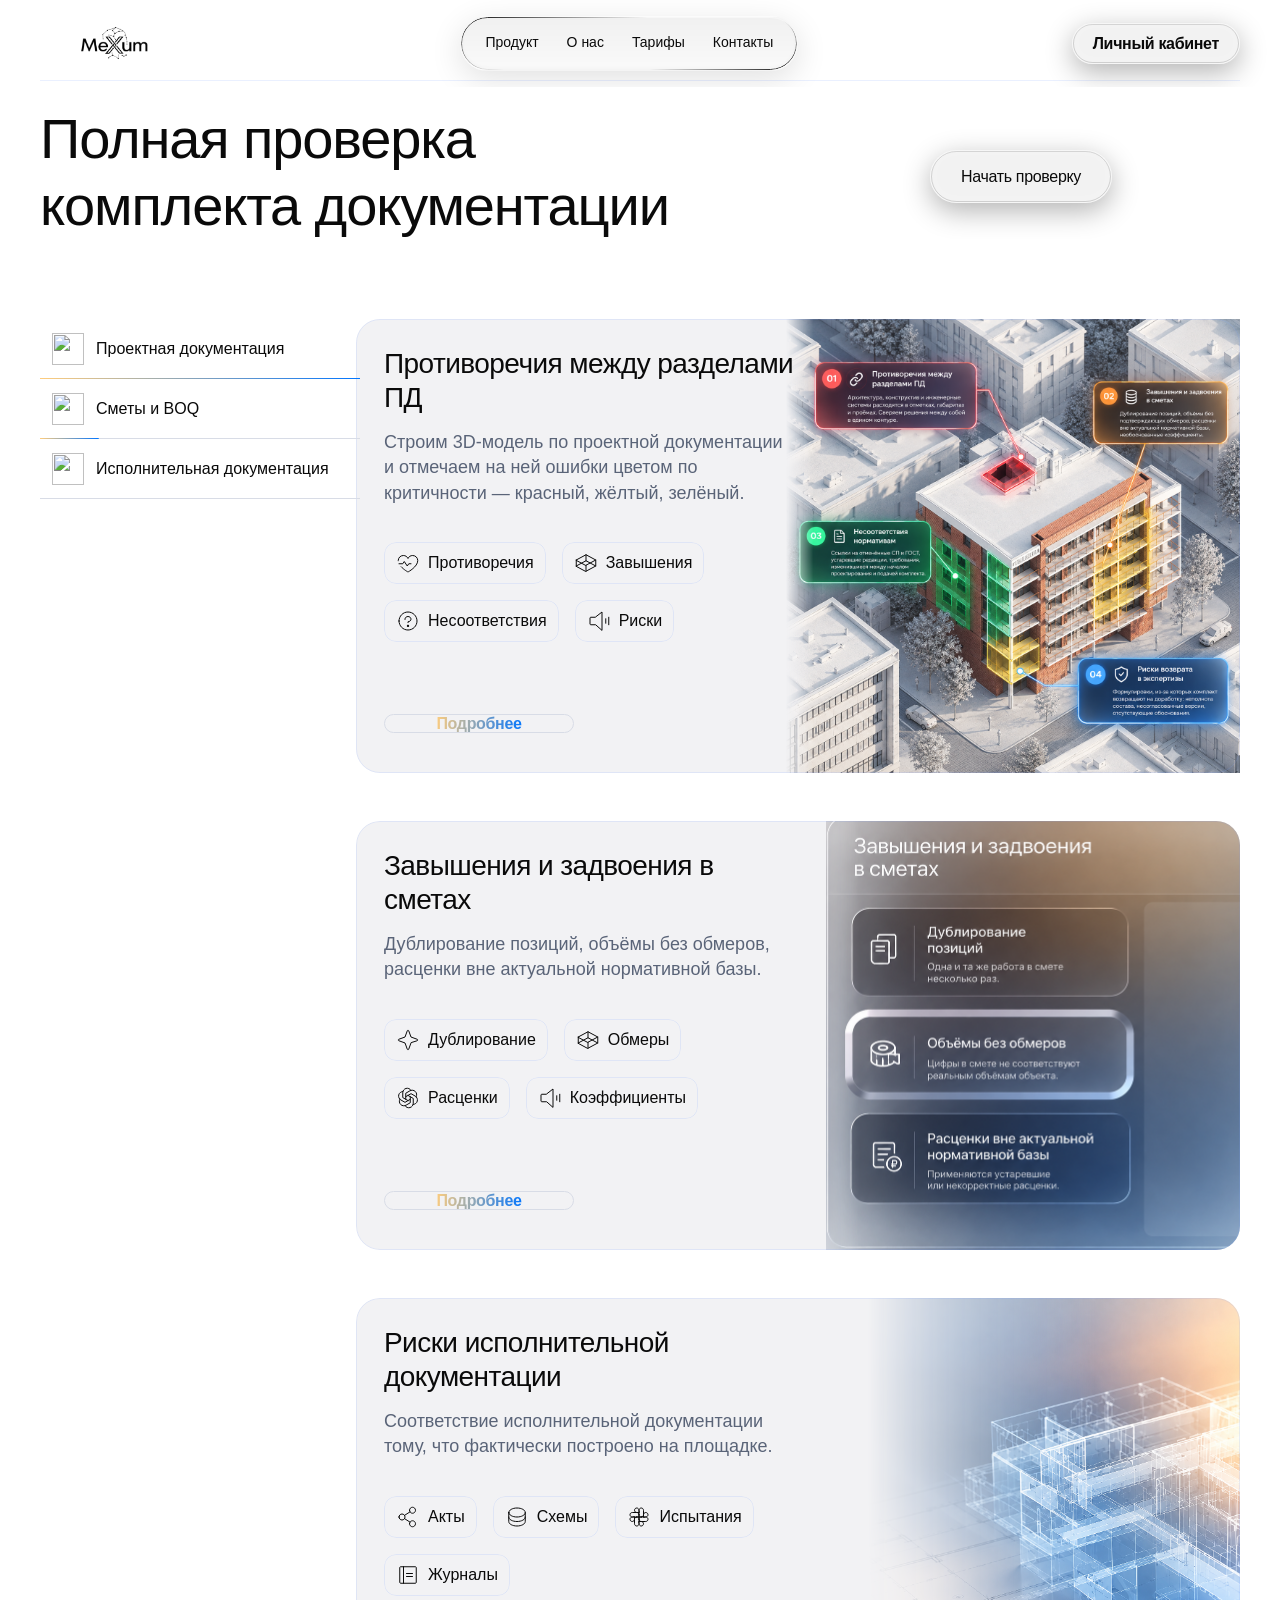
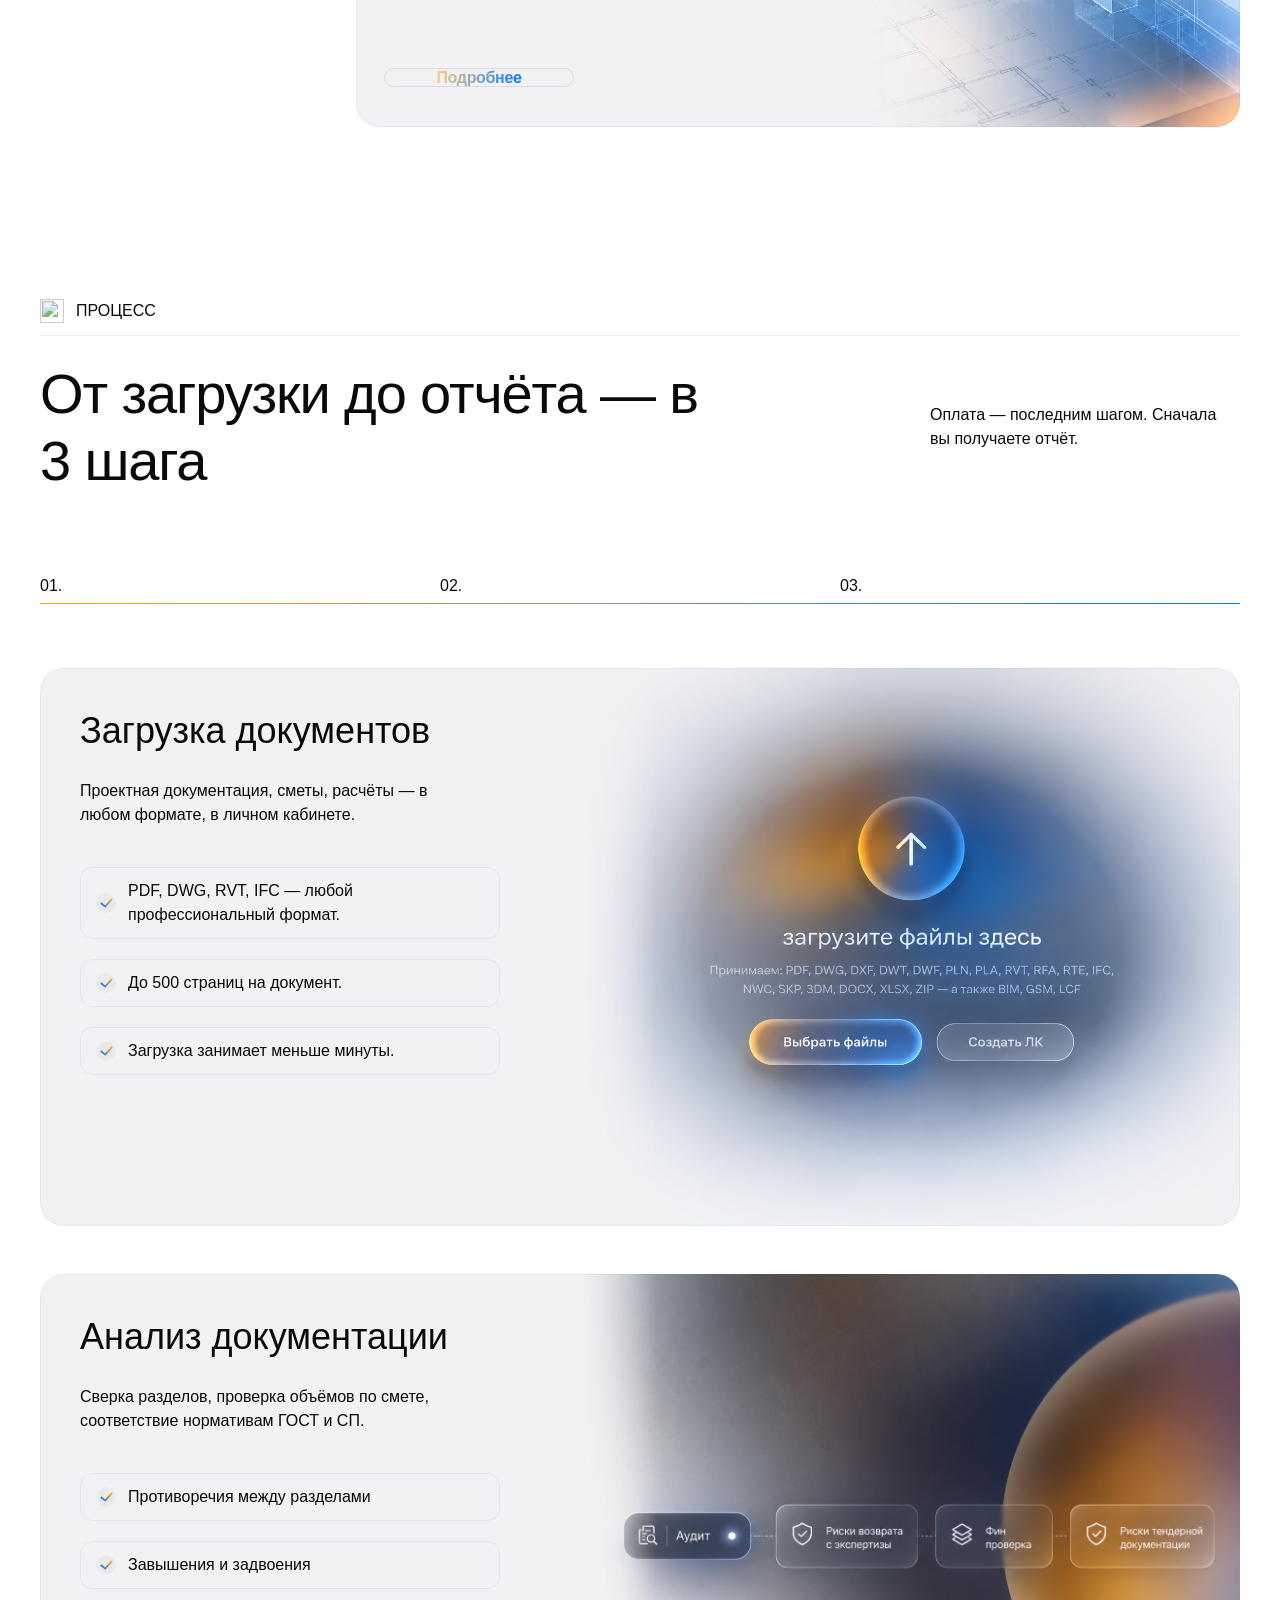
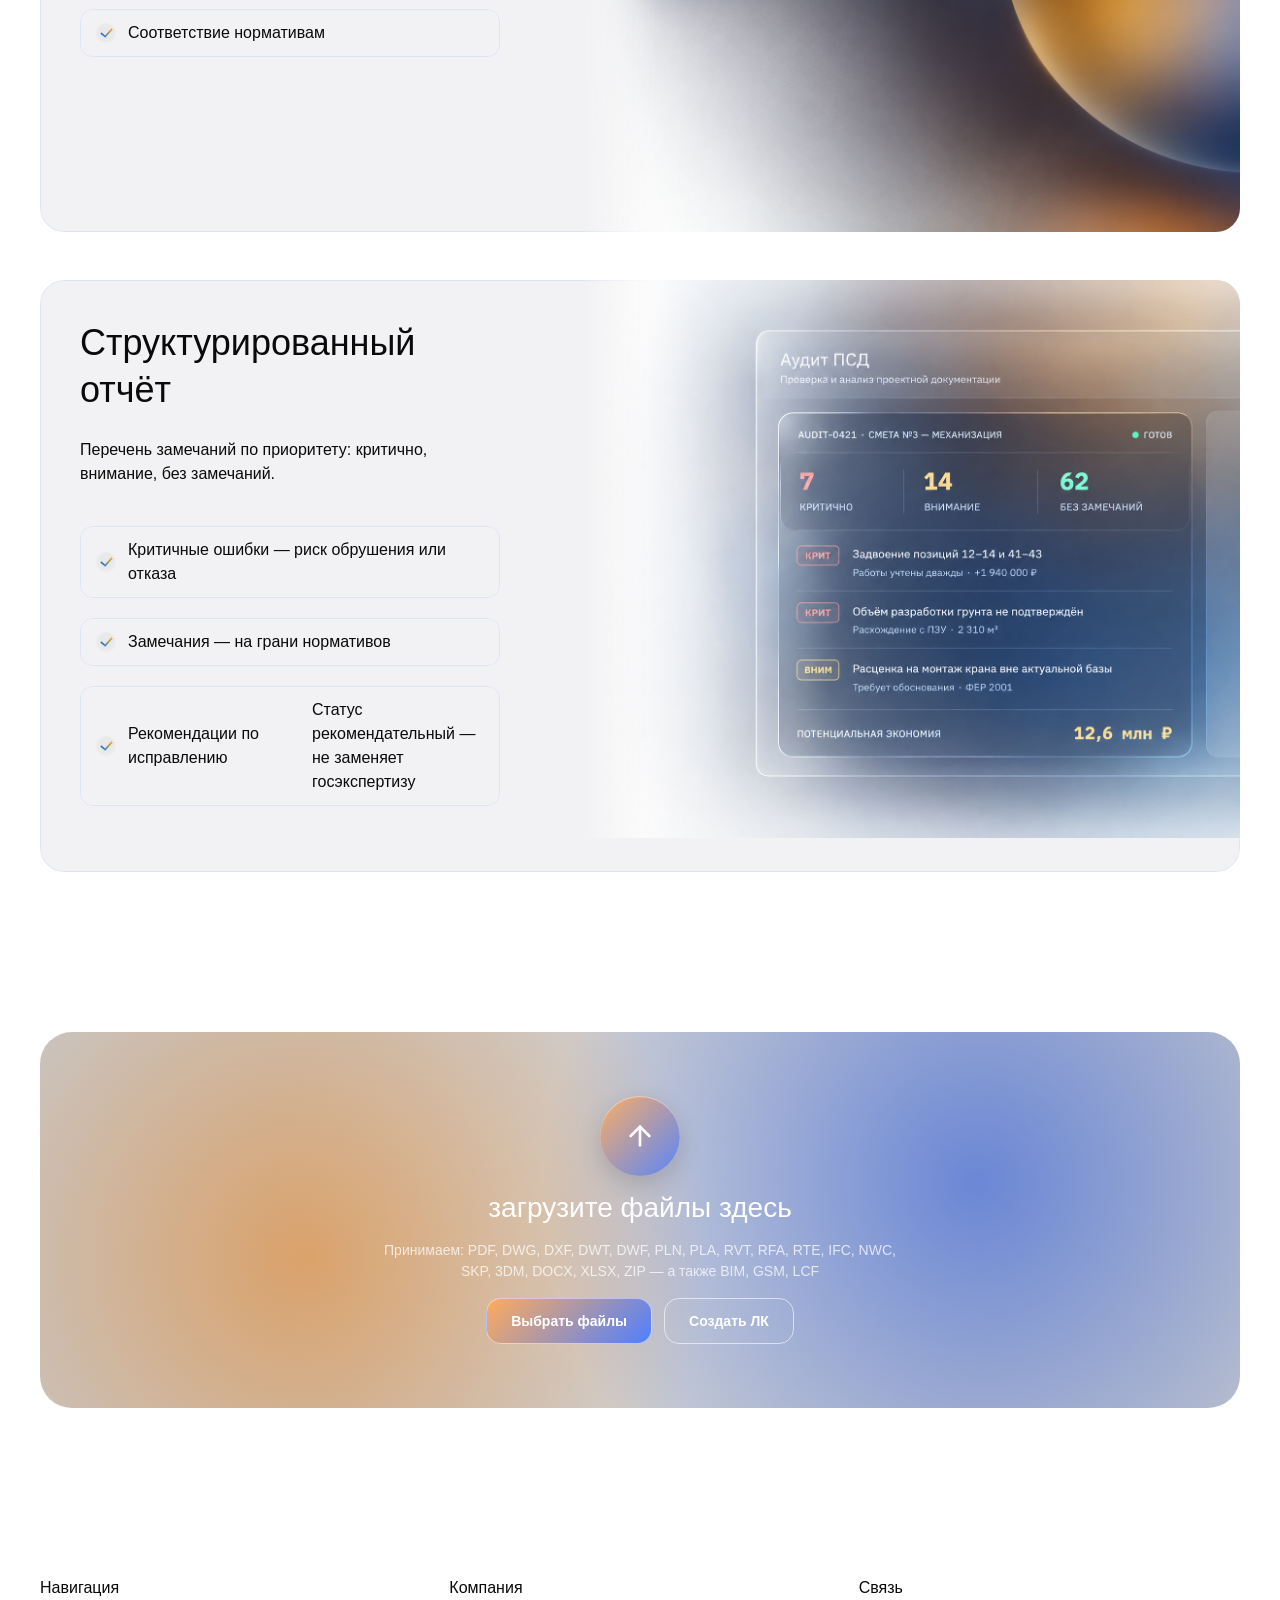
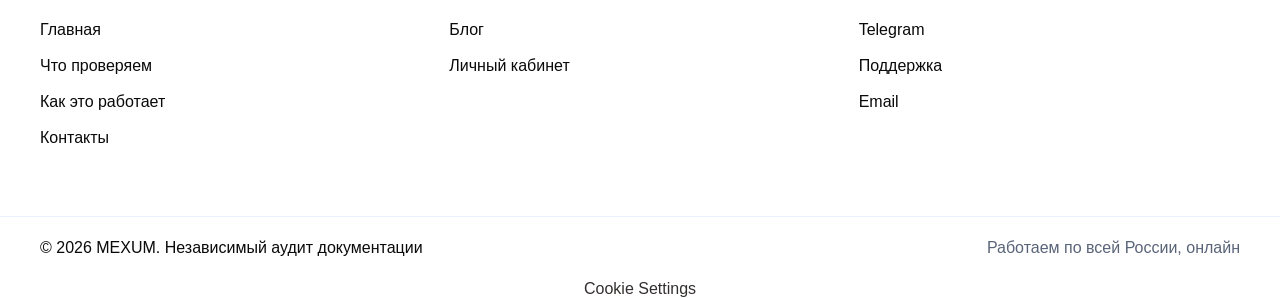
==== commit 4e8ef221: "Fix responsive layout below desktop and add a real mobile hamburger nav Root cause for most of this:" ====
--- a/index.html
+++ b/index.html
@@ -339,14 +339,14 @@
 </style><style>
 [data-reveal] { opacity: 0 !important; transform: translateY(28px) !important; transition: opacity 0.7s cubic-bezier(.22,1,.36,1), transform 0.7s cubic-bezier(.22,1,.36,1) !important; }
 [data-reveal].is-revealed { opacity: 1 !important; transform: translateY(0) !important; }
-</style><link rel="stylesheet" href="css/theme.css"><link rel="stylesheet" href="css/nav-autohide.css"><link rel="stylesheet" href="css/tab-underline.css"><link rel="stylesheet" href="css/upload-hotspot.css"><link rel="stylesheet" href="css/panel-images.css"><link rel="stylesheet" href="css/footer-cta.css"></head>
+</style><link rel="stylesheet" href="css/theme.css"><link rel="stylesheet" href="css/nav-autohide.css"><link rel="stylesheet" href="css/tab-underline.css"><link rel="stylesheet" href="css/upload-hotspot.css"><link rel="stylesheet" href="css/mobile-nav.css"><link rel="stylesheet" href="css/panel-images.css"><link rel="stylesheet" href="css/footer-cta.css"></head>
 <body>
 	
 	<!-- Start of bodyStart -->
     
     <!-- End of bodyStart -->
 	
-	<div id="main" data-framer-hydrate-v2='{"routeId":"Q3vMgN2gN","localeId":"default","breakpoints":[{"hash":"ogaiyu","mediaQuery":"(min-width: 1200px)"},{"hash":"1pkxm8v","mediaQuery":"(min-width: 810px) and (max-width: 1199.98px)"},{"hash":"zmbq2w","mediaQuery":"(max-width: 809.98px)"},{"hash":"13xxj9k","mediaQuery":"(min-width: 1200px)"},{"hash":"1827i6x","mediaQuery":"(min-width: 810px) and (max-width: 1199.98px)"},{"hash":"9a9x5i","mediaQuery":"(max-width: 809.98px)"}]}' data-framer-ssr-released-at="2026-08-12T14:20:43.108Z" data-framer-page-optimized-at="2026-08-12T20:05:43.406Z" data-framer-generated-page=""><!--$--><style data-framer-html-style="">:root body { background: var(--token-74e333f8-fe87-4945-af87-cae5b7e16c10, rgb(0, 0, 0)); }</style><div class="framer-Y1h2E framer-13xxj9k" data-layout-template="true" style="min-height:100vh;width:auto"><div class="framer-dpe114-container" data-framer-appear-id="dpe114" style="opacity: 1; transform: none; will-change: transform;"><div class="ssr-variant hidden-1827i6x hidden-9a9x5i"><nav class="framer-ZUPdC framer-90tdu2 framer-v-90tdu2" data-framer-name="Desktop" style="background-color: rgba(0, 0, 0, 0); width: 100%; box-shadow: none; opacity: 1;"><div class="framer-yq3j0r" data-framer-name="Container" style="opacity: 1;"><div class="framer-1of73k0" data-framer-name="Content" style="opacity: 1;"><div class="framer-1yvwb09" data-framer-name="Logo" style="backdrop-filter: blur(10px); border-radius: 999px; opacity: 1;"><!--$--><a as="a" class="framer-c2linv framer-c0tdwz" data-framer-name="Logo Image " href="./" data-framer-page-link-current="true" style="opacity: 1;"><div style="position:absolute;border-radius:inherit;corner-shape:inherit;top:0;right:0;bottom:0;left:0" data-framer-background-image-wrapper="true"><img decoding="auto" width="1810" height="335" src="images/mexum-logo-white.png" alt="MeXum" style="display:block;width:100%;height:100%;border-radius:inherit;corner-shape:inherit;object-position:center;object-fit:contain"></div></a><!--/$--></div></div><div class="framer-199y88y" data-framer-name="Links" style="backdrop-filter: blur(8px); border-radius: 999px; box-shadow: inset -3px -2px 8px 0px var(--token-5a7f2bca-ee8c-42c5-80e1-f72de38d4fdf, rgba(255, 255, 255, 0.07)); opacity: 1;"><nav class="framer-48nfym" data-framer-name="Links" style="opacity: 1;"><!--$--><div class="framer-ocqhot-container" style="opacity: 1;"><!--$--><a class="framer-ttQjC framer-QATJw framer-1vp0xhe framer-v-1vp0xhe framer-j6ho85" data-framer-name="Default" data-highlight="true" href="./ai-solutions" tabindex="0" style="opacity: 1;"><div class="framer-1gsxzzc" data-framer-name="Label" data-framer-component-type="RichTextContainer" style="--extracted-r6o4lv: var(--token-839225cb-b1fc-470d-a0c2-2eb7fcc590b8, rgb(255, 255, 255)); --framer-link-text-color: rgb(0, 153, 255); --framer-link-text-decoration: underline; transform: none; opacity: 1;"><p class="framer-text framer-styles-preset-1p9z0bc" data-styles-preset="lW2kM2SoC" style="--framer-text-color:var(--extracted-r6o4lv, var(--token-839225cb-b1fc-470d-a0c2-2eb7fcc590b8, rgb(255, 255, 255)))">Продукт</p></div><div class="framer-zhbp5c" data-framer-name="Underline Wrap" style="opacity: 1;"><div class="framer-9lj699" data-framer-name="Line" style="background-color: var(--token-839225cb-b1fc-470d-a0c2-2eb7fcc590b8, rgb(255, 255, 255)); opacity: 1;"></div></div></a><!--/$--></div><!--/$--><!--$--><div class="framer-1hxdou6-container" style="opacity: 1;"><!--$--><a class="framer-ttQjC framer-QATJw framer-1vp0xhe framer-v-1vp0xhe framer-j6ho85" data-framer-name="Default" data-highlight="true" href="./about" tabindex="0" style="opacity: 1;"><div class="framer-1gsxzzc" data-framer-name="Label" data-framer-component-type="RichTextContainer" style="--extracted-r6o4lv: var(--token-839225cb-b1fc-470d-a0c2-2eb7fcc590b8, rgb(255, 255, 255)); --framer-link-text-color: rgb(0, 153, 255); --framer-link-text-decoration: underline; transform: none; opacity: 1;"><p class="framer-text framer-styles-preset-1p9z0bc" data-styles-preset="lW2kM2SoC" style="--framer-text-color:var(--extracted-r6o4lv, var(--token-839225cb-b1fc-470d-a0c2-2eb7fcc590b8, rgb(255, 255, 255)))">О нас</p></div><div class="framer-zhbp5c" data-framer-name="Underline Wrap" style="opacity: 1;"><div class="framer-9lj699" data-framer-name="Line" style="background-color: var(--token-839225cb-b1fc-470d-a0c2-2eb7fcc590b8, rgb(255, 255, 255)); opacity: 1;"></div></div></a><!--/$--></div><!--/$--><!--$--><div class="framer-9hdncu-container" style="opacity: 1;"><!--$--><a class="framer-ttQjC framer-QATJw framer-1vp0xhe framer-v-1vp0xhe framer-j6ho85" data-framer-name="Default" data-highlight="true" href="./pricing" tabindex="0" style="opacity: 1;"><div class="framer-1gsxzzc" data-framer-name="Label" data-framer-component-type="RichTextContainer" style="--extracted-r6o4lv: var(--token-839225cb-b1fc-470d-a0c2-2eb7fcc590b8, rgb(255, 255, 255)); --framer-link-text-color: rgb(0, 153, 255); --framer-link-text-decoration: underline; transform: none; opacity: 1;"><p class="framer-text framer-styles-preset-1p9z0bc" data-styles-preset="lW2kM2SoC" style="--framer-text-color:var(--extracted-r6o4lv, var(--token-839225cb-b1fc-470d-a0c2-2eb7fcc590b8, rgb(255, 255, 255)))">Тарифы</p></div><div class="framer-zhbp5c" data-framer-name="Underline Wrap" style="opacity: 1;"><div class="framer-9lj699" data-framer-name="Line" style="background-color: var(--token-839225cb-b1fc-470d-a0c2-2eb7fcc590b8, rgb(255, 255, 255)); opacity: 1;"></div></div></a><!--/$--></div><!--/$--><!--$--><div class="framer-1aui1a1-container" style="opacity: 1;"><!--$--><a class="framer-ttQjC framer-QATJw framer-1vp0xhe framer-v-1vp0xhe framer-j6ho85" data-framer-name="Default" data-highlight="true" href="./contact" tabindex="0" style="opacity: 1;"><div class="framer-1gsxzzc" data-framer-name="Label" data-framer-component-type="RichTextContainer" style="--extracted-r6o4lv: var(--token-839225cb-b1fc-470d-a0c2-2eb7fcc590b8, rgb(255, 255, 255)); --framer-link-text-color: rgb(0, 153, 255); --framer-link-text-decoration: underline; transform: none; opacity: 1;"><p class="framer-text framer-styles-preset-1p9z0bc" data-styles-preset="lW2kM2SoC" style="--framer-text-color:var(--extracted-r6o4lv, var(--token-839225cb-b1fc-470d-a0c2-2eb7fcc590b8, rgb(255, 255, 255)))">Контакты</p></div><div class="framer-zhbp5c" data-framer-name="Underline Wrap" style="opacity: 1;"><div class="framer-9lj699" data-framer-name="Line" style="background-color: var(--token-839225cb-b1fc-470d-a0c2-2eb7fcc590b8, rgb(255, 255, 255)); opacity: 1;"></div></div></a><!--/$--></div><!--/$--></nav><div class="framer-s9npw8" data-border="true" data-framer-name="Border" style="--border-bottom-width: 0.5px; --border-color: var(--token-839225cb-b1fc-470d-a0c2-2eb7fcc590b8, rgb(255, 255, 255)); --border-left-width: 0.5px; --border-right-width: 0.5px; --border-style: solid; --border-top-width: 0.5px; background-color: var(--token-365216f8-7ee6-4f9f-94e0-ca7d584e4354, rgba(255, 254, 250, 0)); mask: linear-gradient(160deg, rgb(0, 0, 0) 0%, rgba(0, 0, 0, 0) 39%, rgba(0, 0, 0, 0) 69%, rgb(0, 0, 0) 100%); border-radius: 999px; opacity: 1;"></div></div><div class="framer-1yzb3cd" data-framer-name="Other" style="opacity: 1; display: flex; flex-direction: row; align-items: center; gap: 12px; width: auto; height: auto;"><a class="framer-Yf5wR framer-ZHrhX framer-bqds1m framer-v-bqds1m framer-2xkq2k btn-nav-cta" href="cabinet.html" style="opacity: 1; display: inline-flex; width: auto; height: auto;"><div class="framer-6yhlt6" data-border="true" data-framer-name="Label" style="--border-bottom-width: 1px; --border-color: var(--token-0eb0d570-0e27-4070-997d-d65cb58db903, rgba(255, 255, 255, 0.4)); --border-left-width: 1px; --border-right-width: 1px; --border-style: solid; --border-top-width: 1px; background-color: var(--token-74e333f8-fe87-4945-af87-cae5b7e16c10, rgb(0, 0, 0)); filter: brightness(1); border-radius: 15px; box-shadow: 0px 0.829890004863264px 0.829890004863264px -0.75px rgba(0, 0, 0, 0.18), 0px 2.260010866989614px 2.260010866989614px -1.5px rgba(0, 0, 0, 0.18), 0px 4.96216589306132px 4.96216589306132px -2.25px rgba(0, 0, 0, 0.17), 0px 11.014875294190135px 11.014875294190135px -3px rgba(0, 0, 0, 0.14), 0px 28px 28px -3.75px rgba(0, 0, 0, 0.06), inset -4px 3px 9px 0px var(--token-991642a5-fe69-44f0-a456-0d249f695158, rgb(1, 117, 255)), inset 3px -2px 8px 0px var(--token-40eb5c15-2df6-4cc5-9a1c-8a90a74b480c, rgb(255, 205, 125)); opacity: 1; display: inline-flex; align-items: center;"><div class="framer-3nflbn" data-framer-name="Get Started" style="--extracted-r6o4lv: var(--token-839225cb-b1fc-470d-a0c2-2eb7fcc590b8, rgb(255, 255, 255)); --framer-paragraph-spacing: 0px; transform: none; opacity: 1;"><p class="framer-text framer-styles-preset-79ayo0" data-styles-preset="AVSIklFkd" style="--framer-text-color:var(--extracted-r6o4lv, var(--token-839225cb-b1fc-470d-a0c2-2eb7fcc590b8, rgb(255, 255, 255))); white-space: nowrap;">Личный кабинет</p></div></div></a></div></div></nav></div></div><style data-framer-html-style="">html body { background: var(--token-74e333f8-fe87-4945-af87-cae5b7e16c10, rgb(0, 0, 0)); }</style><div data-framer-root="" class="framer-P0PnG framer-QATJw framer-k2isH framer-6lzSR framer-pbxdP framer-n3Cte framer-GeYI4 framer-ogaiyu" style="min-height:100vh;width:auto;display:contents"><header class="framer-jdt6mz" data-framer-name="Hero" style=";display:none !important;"><div class="framer-1ya6ioj" data-framer-name="Container"><div class="framer-p4ssb7" data-framer-name="Content"><div class="framer-1k957es" data-framer-name="Container"><div class="framer-6yg7un" data-framer-name="Heading"><div class="framer-1xcsk4d" data-framer-appear-id="1xcsk4d" data-framer-name="Title" style="opacity: 1; transform: none; will-change: transform;"><div class="framer-pyj73d" data-framer-name="Simplify Your Workflow, Amplify Your Team" data-framer-component-type="RichTextContainer" style="transform:none"><h1 class="framer-text framer-styles-preset-1ucu1n1" data-styles-preset="D2FyQ7kfS">Независимый аудит ПСД · Конфиденциально</h1></div></div><div class="framer-oy54su" data-framer-name="Subtext" data-framer-component-type="RichTextContainer" style="transform:none"><p class="framer-text framer-styles-preset-kng7jv" data-styles-preset="cDiAQHEyE" style="--framer-text-color:var(--token-839225cb-b1fc-470d-a0c2-2eb7fcc590b8, rgb(255, 255, 255))">Независимый аудит проектно-сметной документации для девелоперов, технических заказчиков, генподрядчиков и проектных бюро — до того как ошибки станут перерасходом бюджета или возвратом с экспертизы.</p></div></div></div><div class="framer-1x5d5vf" data-framer-name="Button"><!--$--><div class="ssr-variant hidden-zmbq2w"><div class="framer-1m07lfk-container" data-framer-appear-id="1m07lfk" style="opacity: 1; transform: none; will-change: transform;"><!--$--><a class="framer-Yf5wR framer-ZHrhX framer-bqds1m framer-v-bqds1m framer-2xkq2k" data-framer-name="Primary" data-highlight="true" href="./pricing" tabindex="0" style="border-bottom-left-radius:16px;border-bottom-right-radius:16px;border-top-left-radius:16px;border-top-right-radius:16px;opacity:1"><div class="framer-6yhlt6" data-border="true" data-framer-name="Label" style="--border-bottom-width: 1px; --border-color: var(--token-0eb0d570-0e27-4070-997d-d65cb58db903, rgba(255, 255, 255, 0.4)); --border-left-width: 1px; --border-right-width: 1px; --border-style: solid; --border-top-width: 1px; background-color: var(--token-74e333f8-fe87-4945-af87-cae5b7e16c10, rgb(0, 0, 0)); filter: brightness(1); border-radius: 15px; box-shadow: 0px 0.829890004863264px 0.829890004863264px -0.75px rgba(0, 0, 0, 0.18), 0px 2.260010866989614px 2.260010866989614px -1.5px rgba(0, 0, 0, 0.18), 0px 4.96216589306132px 4.96216589306132px -2.25px rgba(0, 0, 0, 0.17), 0px 11.014875294190135px 11.014875294190135px -3px rgba(0, 0, 0, 0.14), 0px 28px 28px -3.75px rgba(0, 0, 0, 0.06), inset -4px 3px 9px 0px var(--token-991642a5-fe69-44f0-a456-0d249f695158, rgb(1, 117, 255)), inset 3px -2px 8px 0px var(--token-40eb5c15-2df6-4cc5-9a1c-8a90a74b480c, rgb(255, 205, 125)); opacity: 1;"><div class="framer-3nflbn" data-framer-name="Get Started" data-framer-component-type="RichTextContainer" style="--extracted-r6o4lv: var(--token-839225cb-b1fc-470d-a0c2-2eb7fcc590b8, rgb(255, 255, 255)); --framer-paragraph-spacing: 0px; transform: none; opacity: 1;"><p class="framer-text framer-styles-preset-79ayo0" data-styles-preset="AVSIklFkd" style="--framer-text-color:var(--extracted-r6o4lv, var(--token-839225cb-b1fc-470d-a0c2-2eb7fcc590b8, rgb(255, 255, 255)))">Загрузить документ</p></div></div></a><!--/$--></div></div><!--/$--></div></div><section class="framer-2w2qm9" data-framer-appear-id="2w2qm9" data-framer-name="Dashboard" style="opacity: 1; transform: none; will-change: transform;"><div class="framer-vt938x" data-framer-name="Logos"><div class="framer-no0usn-container" data-framer-appear-id="no0usn" style="opacity: 1; transform: none; will-change: transform;"><!--$--><section style="display:flex;width:100%;height:100%;max-width:100%;max-height:100%;place-items:center;margin:0;padding:10px;list-style-type:none;text-indent:none;opacity:0;-webkit-mask-image:linear-gradient(to right, rgba(0, 0, 0, 0) 0%, rgba(0, 0, 0, 1) 20%, rgba(0, 0, 0, 1) 80%, rgba(0, 0, 0, 0) 100%);mask-image:linear-gradient(to right, rgba(0, 0, 0, 0) 0%, rgba(0, 0, 0, 1) 20%, rgba(0, 0, 0, 1) 80%, rgba(0, 0, 0, 0) 100%);overflow:hidden"><ul style="display:flex;width:100%;height:100%;max-width:100%;max-height:100%;place-items:center;margin:0;padding:0;list-style-type:none;text-indent:none;gap:32px;position:relative;flex-direction:row;will-change:auto;transform:translateX(-0px)"><li aria-hidden="true"><div class="framer-1lps5z1" data-framer-name="Logo 01" style="flex-shrink:0"><div class="framer-1tkxqbj" data-framer-name="Image"><div style="position:absolute;border-radius:inherit;corner-shape:inherit;top:0;right:0;bottom:0;left:0" data-framer-background-image-wrapper="true"><img decoding="auto" width="600" height="192" sizes="(min-width: 1200px) 150px, (min-width: 810px) and (max-width: 1199.98px) 150px, (max-width: 809.98px) 150px" srcset="https://framerusercontent.com/images/eTOvR4ZuGGQENAaE3zs5ZqZxtks.png?scale-down-to=512&amp;width=600&amp;height=192 512w,https://framerusercontent.com/images/eTOvR4ZuGGQENAaE3zs5ZqZxtks.png?width=600&amp;height=192 600w" src="https://framerusercontent.com/images/eTOvR4ZuGGQENAaE3zs5ZqZxtks.png?width=600&amp;height=192" alt="Logo" style="display:block;width:100%;height:100%;border-radius:inherit;corner-shape:inherit;object-position:center;object-fit:cover"></div></div></div></li><li aria-hidden="true"><div class="framer-zc5alo" data-framer-name="Logo 02" style="flex-shrink:0"><div class="framer-1e13t0a" data-framer-name="Image"><div style="position:absolute;border-radius:inherit;corner-shape:inherit;top:0;right:0;bottom:0;left:0" data-framer-background-image-wrapper="true"><img decoding="auto" width="600" height="192" sizes="(min-width: 1200px) 150px, (min-width: 810px) and (max-width: 1199.98px) 150px, (max-width: 809.98px) 150px" srcset="https://framerusercontent.com/images/QvWxQDGRcrTJWGZp7OsUlI4k6w0.png?scale-down-to=512&amp;width=600&amp;height=192 512w,https://framerusercontent.com/images/QvWxQDGRcrTJWGZp7OsUlI4k6w0.png?width=600&amp;height=192 600w" src="https://framerusercontent.com/images/QvWxQDGRcrTJWGZp7OsUlI4k6w0.png?width=600&amp;height=192" alt="Logo" style="display:block;width:100%;height:100%;border-radius:inherit;corner-shape:inherit;object-position:center;object-fit:cover"></div></div></div></li><li aria-hidden="true"><div class="framer-e5500d" data-framer-name="Logo 03" style="flex-shrink:0"><div class="framer-p1wxet" data-framer-name="Image"><div style="position:absolute;border-radius:inherit;corner-shape:inherit;top:0;right:0;bottom:0;left:0" data-framer-background-image-wrapper="true"><img decoding="auto" width="600" height="192" sizes="(min-width: 1200px) 150px, (min-width: 810px) and (max-width: 1199.98px) 150px, (max-width: 809.98px) 150px" srcset="https://framerusercontent.com/images/ZrGThO8Gp1y7Hoki1Dmhr0Flw6U.png?scale-down-to=512&amp;width=600&amp;height=192 512w,https://framerusercontent.com/images/ZrGThO8Gp1y7Hoki1Dmhr0Flw6U.png?width=600&amp;height=192 600w" src="https://framerusercontent.com/images/ZrGThO8Gp1y7Hoki1Dmhr0Flw6U.png?width=600&amp;height=192" alt="Logo" style="display:block;width:100%;height:100%;border-radius:inherit;corner-shape:inherit;object-position:center;object-fit:cover"></div></div></div></li><li aria-hidden="true"><div class="framer-13svpvn" data-framer-name="Logo 04" style="flex-shrink:0"><div class="framer-tov9j0" data-framer-name="Image"><div style="position:absolute;border-radius:inherit;corner-shape:inherit;top:0;right:0;bottom:0;left:0" data-framer-background-image-wrapper="true"><img decoding="auto" width="600" height="192" sizes="(min-width: 1200px) 150px, (min-width: 810px) and (max-width: 1199.98px) 150px, (max-width: 809.98px) 150px" srcset="https://framerusercontent.com/images/dTohPdySQSHpfv4TUIdRVoRdHBw.png?scale-down-to=512&amp;width=600&amp;height=192 512w,https://framerusercontent.com/images/dTohPdySQSHpfv4TUIdRVoRdHBw.png?width=600&amp;height=192 600w" src="https://framerusercontent.com/images/dTohPdySQSHpfv4TUIdRVoRdHBw.png?width=600&amp;height=192" alt="Logo" style="display:block;width:100%;height:100%;border-radius:inherit;corner-shape:inherit;object-position:center;object-fit:cover"></div></div></div></li><li aria-hidden="true"><div class="framer-1iacww1" data-framer-name="Logo 05" style="flex-shrink:0"><div class="framer-188pg9k" data-framer-name="Image"><div style="position:absolute;border-radius:inherit;corner-shape:inherit;top:0;right:0;bottom:0;left:0" data-framer-background-image-wrapper="true"><img decoding="auto" width="600" height="192" sizes="(min-width: 1200px) 150px, (min-width: 810px) and (max-width: 1199.98px) 150px, (max-width: 809.98px) 150px" srcset="https://framerusercontent.com/images/WzG2yfwdF7vdqrjvFu4j7tyJ3Gs.png?scale-down-to=512&amp;width=600&amp;height=192 512w,https://framerusercontent.com/images/WzG2yfwdF7vdqrjvFu4j7tyJ3Gs.png?width=600&amp;height=192 600w" src="https://framerusercontent.com/images/WzG2yfwdF7vdqrjvFu4j7tyJ3Gs.png?width=600&amp;height=192" alt="Logo" style="display:block;width:100%;height:100%;border-radius:inherit;corner-shape:inherit;object-position:center;object-fit:cover"></div></div></div></li><li aria-hidden="true"><div class="framer-129l4jy" data-framer-name="Logo 06" style="flex-shrink:0"><div class="framer-drust8" data-framer-name="Image"><div style="position:absolute;border-radius:inherit;corner-shape:inherit;top:0;right:0;bottom:0;left:0" data-framer-background-image-wrapper="true"><img decoding="auto" width="600" height="192" sizes="(min-width: 1200px) 150px, (min-width: 810px) and (max-width: 1199.98px) 150px, (max-width: 809.98px) 150px" srcset="https://framerusercontent.com/images/FkPCvWLJEloyx0AnJETPfPfMx4.png?scale-down-to=512&amp;width=600&amp;height=192 512w,https://framerusercontent.com/images/FkPCvWLJEloyx0AnJETPfPfMx4.png?width=600&amp;height=192 600w" src="https://framerusercontent.com/images/FkPCvWLJEloyx0AnJETPfPfMx4.png?width=600&amp;height=192" alt="Logo" style="display:block;width:100%;height:100%;border-radius:inherit;corner-shape:inherit;object-position:center;object-fit:cover"></div></div></div></li></ul></section><!--/$--></div></div></section></div><div class="framer-p2gjaz" data-framer-name="Video Container"><div class="framer-1gy3bcn-container" data-framer-appear-id="1gy3bcn" style="opacity: 1; transform: none; will-change: transform;"><!--$--><video src="https://framerusercontent.com/assets/XyQKBChh8CZBaaXrJoxPbwvI.mp4" loop="" preload="auto" muted="" playsinline="" style="cursor:auto;width:100%;height:100%;border-radius:0px;display:block;object-fit:cover;background-color:var(--token-755749ce-b09f-4a2c-96af-d48ea1c19cb9, rgba(0, 0, 0, 0));object-position:50% 50%" autoplay=""></video><!--/$--></div><div class="framer-17bqy5g" data-framer-appear-id="17bqy5g" data-framer-name="Frost" style="opacity: 1; transform: none; will-change: transform;"></div><div class="framer-phyc1x"><div data-framer-background-image-wrapper="true" style="position:absolute;border-radius:inherit;corner-shape:inherit;top:0;right:0;bottom:0;left:0;background-image:url(https://framerusercontent.com/images/6mcf62RlDfRfU61Yg5vb2pefpi4.png?width=256&amp;height=256);background-repeat:repeat;background-position:left top;border:0;background-size:128px auto"></div></div><div class="framer-806ngn-container" data-code-component-plugin-id="84d4c1" data-framer-appear-id="806ngn" style="opacity: 1; transform: none; will-change: transform;"><!--$--><div style="width:100%;height:100%;position:relative;overflow:hidden;background-color:transparent"><div style="position: absolute; left: 1240.48px; top: 342.486px; width: 1.30341px; height: 1.30341px; background-color: var(--token-118587f4-0ede-44b6-a609-249caf227711, rgb(204, 204, 204)); border-radius: 50%; opacity: 0.340929; filter: none; will-change: transform; transform: none;"></div><div style="position: absolute; left: 544.861px; top: 574.174px; width: 1.19914px; height: 1.19914px; background-color: var(--token-118587f4-0ede-44b6-a609-249caf227711, rgb(204, 204, 204)); border-radius: 50%; opacity: 0.29837; filter: none; will-change: transform; transform: none;"></div><div style="position: absolute; left: 903.892px; top: 70.6598px; width: 1.16125px; height: 1.16125px; background-color: var(--token-118587f4-0ede-44b6-a609-249caf227711, rgb(204, 204, 204)); border-radius: 50%; opacity: 0.426256; filter: none; will-change: transform; transform: none;"></div><div style="position: absolute; left: 496.321px; top: 721.687px; width: 1.29645px; height: 1.29645px; background-color: var(--token-118587f4-0ede-44b6-a609-249caf227711, rgb(204, 204, 204)); border-radius: 50%; opacity: 0.382405; filter: none; will-change: transform; transform: none;"></div><div style="position: absolute; left: 816.149px; top: 485.891px; width: 1.24551px; height: 1.24551px; background-color: var(--token-118587f4-0ede-44b6-a609-249caf227711, rgb(204, 204, 204)); border-radius: 50%; opacity: 0.497799; filter: none; will-change: transform; transform: none;"></div><div style="position: absolute; left: 812.145px; top: 250.61px; width: 1.45397px; height: 1.45397px; background-color: var(--token-118587f4-0ede-44b6-a609-249caf227711, rgb(204, 204, 204)); border-radius: 50%; opacity: 0.346239; filter: none; will-change: transform; transform: none;"></div><div style="position: absolute; left: 804.522px; top: 427.263px; width: 1.12037px; height: 1.12037px; background-color: var(--token-118587f4-0ede-44b6-a609-249caf227711, rgb(204, 204, 204)); border-radius: 50%; opacity: 0.424174; filter: none; will-change: transform; transform: none;"></div><div style="position: absolute; left: 856.687px; top: 328.657px; width: 1.21596px; height: 1.21596px; background-color: var(--token-118587f4-0ede-44b6-a609-249caf227711, rgb(204, 204, 204)); border-radius: 50%; opacity: 0.362994; filter: none; will-change: transform; transform: none;"></div><div style="position: absolute; left: 1319.68px; top: 282.457px; width: 1.15885px; height: 1.15885px; background-color: var(--token-118587f4-0ede-44b6-a609-249caf227711, rgb(204, 204, 204)); border-radius: 50%; opacity: 0.469529; filter: none; will-change: transform; transform: none;"></div><div style="position: absolute; left: 570.14px; top: 381.739px; width: 1.32836px; height: 1.32836px; background-color: var(--token-118587f4-0ede-44b6-a609-249caf227711, rgb(204, 204, 204)); border-radius: 50%; opacity: 0.268793; filter: none; will-change: transform; transform: none;"></div><div style="position: absolute; left: 863.003px; top: 372.387px; width: 1.18001px; height: 1.18001px; background-color: var(--token-839225cb-b1fc-470d-a0c2-2eb7fcc590b8, rgb(255, 255, 255)); border-radius: 50%; opacity: 0.469316; filter: none; will-change: transform; transform: none;"></div><div style="position: absolute; left: 923.262px; top: 841.66px; width: 1.36592px; height: 1.36592px; background-color: var(--token-118587f4-0ede-44b6-a609-249caf227711, rgb(204, 204, 204)); border-radius: 50%; opacity: 0.451429; filter: none; will-change: transform; transform: none;"></div><div style="position: absolute; left: 1305.88px; top: 122.989px; width: 1.10973px; height: 1.10973px; background-color: var(--token-118587f4-0ede-44b6-a609-249caf227711, rgb(204, 204, 204)); border-radius: 50%; opacity: 0.32206; filter: none; will-change: transform; transform: none;"></div><div style="position: absolute; left: 1148.89px; top: 525.687px; width: 1.24223px; height: 1.24223px; background-color: var(--token-839225cb-b1fc-470d-a0c2-2eb7fcc590b8, rgb(255, 255, 255)); border-radius: 50%; opacity: 0.425201; filter: none; will-change: transform; transform: none;"></div><div style="position: absolute; left: 1221.98px; top: 359.564px; width: 1.31171px; height: 1.31171px; background-color: var(--token-839225cb-b1fc-470d-a0c2-2eb7fcc590b8, rgb(255, 255, 255)); border-radius: 50%; opacity: 0.343715; filter: none; will-change: transform; transform: none;"></div><div style="position: absolute; left: 11.6704px; top: 837.999px; width: 1.21206px; height: 1.21206px; background-color: var(--token-839225cb-b1fc-470d-a0c2-2eb7fcc590b8, rgb(255, 255, 255)); border-radius: 50%; opacity: 0.415118; filter: none; will-change: transform; transform: none;"></div><div style="position: absolute; left: 848.139px; top: 786.575px; width: 1.15462px; height: 1.15462px; background-color: var(--token-118587f4-0ede-44b6-a609-249caf227711, rgb(204, 204, 204)); border-radius: 50%; opacity: 0.27354; filter: none; will-change: transform; transform: none;"></div><div style="position: absolute; left: 495.517px; top: 711.063px; width: 1.14807px; height: 1.14807px; background-color: var(--token-839225cb-b1fc-470d-a0c2-2eb7fcc590b8, rgb(255, 255, 255)); border-radius: 50%; opacity: 0.421024; filter: none; will-change: transform; transform: none;"></div><div style="position: absolute; left: 1011.21px; top: 249.797px; width: 1.4846px; height: 1.4846px; background-color: var(--token-118587f4-0ede-44b6-a609-249caf227711, rgb(204, 204, 204)); border-radius: 50%; opacity: 0.428963; filter: none; will-change: transform; transform: none;"></div><div style="position: absolute; left: 1493.14px; top: 802.866px; width: 1.42154px; height: 1.42154px; background-color: var(--token-118587f4-0ede-44b6-a609-249caf227711, rgb(204, 204, 204)); border-radius: 50%; opacity: 0.367037; filter: none; will-change: transform; transform: none;"></div><div style="position: absolute; left: 1010.73px; top: 385.59px; width: 1.01788px; height: 1.01788px; background-color: var(--token-118587f4-0ede-44b6-a609-249caf227711, rgb(204, 204, 204)); border-radius: 50%; opacity: 0.447935; filter: none; will-change: transform; transform: none;"></div><div style="position: absolute; left: 360.185px; top: 71.6201px; width: 1.08431px; height: 1.08431px; background-color: var(--token-118587f4-0ede-44b6-a609-249caf227711, rgb(204, 204, 204)); border-radius: 50%; opacity: 0.376233; filter: none; will-change: transform; transform: none;"></div><div style="position: absolute; left: 187.679px; top: 238.575px; width: 1.0699px; height: 1.0699px; background-color: var(--token-839225cb-b1fc-470d-a0c2-2eb7fcc590b8, rgb(255, 255, 255)); border-radius: 50%; opacity: 0.287057; filter: none; will-change: transform; transform: none;"></div><div style="position: absolute; left: 291.223px; top: 608.551px; width: 1.44805px; height: 1.44805px; background-color: var(--token-839225cb-b1fc-470d-a0c2-2eb7fcc590b8, rgb(255, 255, 255)); border-radius: 50%; opacity: 0.447414; filter: none; will-change: transform; transform: none;"></div><div style="position: absolute; left: 1171.88px; top: 642.659px; width: 1.42011px; height: 1.42011px; background-color: var(--token-118587f4-0ede-44b6-a609-249caf227711, rgb(204, 204, 204)); border-radius: 50%; opacity: 0.454591; filter: none; will-change: transform; transform: none;"></div><div style="position: absolute; left: 668.511px; top: 609.407px; width: 1.39073px; height: 1.39073px; background-color: var(--token-118587f4-0ede-44b6-a609-249caf227711, rgb(204, 204, 204)); border-radius: 50%; opacity: 0.488334; filter: none; will-change: transform; transform: none;"></div><div style="position: absolute; left: 471.177px; top: 510.657px; width: 1.40381px; height: 1.40381px; background-color: var(--token-118587f4-0ede-44b6-a609-249caf227711, rgb(204, 204, 204)); border-radius: 50%; opacity: 0.257688; filter: none; will-change: transform; transform: none;"></div><div style="position: absolute; left: 902.235px; top: 725.947px; width: 1.08937px; height: 1.08937px; background-color: var(--token-118587f4-0ede-44b6-a609-249caf227711, rgb(204, 204, 204)); border-radius: 50%; opacity: 0.377761; filter: none; will-change: transform; transform: none;"></div><div style="position: absolute; left: 1032.29px; top: 561.815px; width: 1.47781px; height: 1.47781px; background-color: var(--token-118587f4-0ede-44b6-a609-249caf227711, rgb(204, 204, 204)); border-radius: 50%; opacity: 0.491128; filter: none; will-change: transform; transform: none;"></div><div style="position: absolute; left: 741.43px; top: 839.095px; width: 1.49177px; height: 1.49177px; background-color: var(--token-118587f4-0ede-44b6-a609-249caf227711, rgb(204, 204, 204)); border-radius: 50%; opacity: 0.446847; filter: none; will-change: transform; transform: none;"></div><div style="position: absolute; left: 583.559px; top: 690.497px; width: 1.26754px; height: 1.26754px; background-color: var(--token-118587f4-0ede-44b6-a609-249caf227711, rgb(204, 204, 204)); border-radius: 50%; opacity: 0.458732; filter: none; will-change: transform; transform: none;"></div><div style="position: absolute; left: 21.8155px; top: 270.952px; width: 1.10716px; height: 1.10716px; background-color: var(--token-118587f4-0ede-44b6-a609-249caf227711, rgb(204, 204, 204)); border-radius: 50%; opacity: 0.264693; filter: none; will-change: transform; transform: none;"></div><div style="position: absolute; left: 344.628px; top: 5.20305px; width: 1.37142px; height: 1.37142px; background-color: var(--token-118587f4-0ede-44b6-a609-249caf227711, rgb(204, 204, 204)); border-radius: 50%; opacity: 0.38604; filter: none; will-change: transform; transform: none;"></div><div style="position: absolute; left: 636.038px; top: 809.764px; width: 1.02434px; height: 1.02434px; background-color: var(--token-118587f4-0ede-44b6-a609-249caf227711, rgb(204, 204, 204)); border-radius: 50%; opacity: 0.389656; filter: none; will-change: transform; transform: none;"></div><div style="position: absolute; left: 1440.46px; top: 169.617px; width: 1.22335px; height: 1.22335px; background-color: var(--token-839225cb-b1fc-470d-a0c2-2eb7fcc590b8, rgb(255, 255, 255)); border-radius: 50%; opacity: 0.354734; filter: none; will-change: transform; transform: none;"></div><div style="position: absolute; left: 1527.93px; top: 242.559px; width: 1.18945px; height: 1.18945px; background-color: var(--token-839225cb-b1fc-470d-a0c2-2eb7fcc590b8, rgb(255, 255, 255)); border-radius: 50%; opacity: 0.338147; filter: none; will-change: transform; transform: none;"></div><div style="position: absolute; left: 311.668px; top: 333.418px; width: 1.21177px; height: 1.21177px; background-color: var(--token-118587f4-0ede-44b6-a609-249caf227711, rgb(204, 204, 204)); border-radius: 50%; opacity: 0.430202; filter: none; will-change: transform; transform: none;"></div><div style="position: absolute; left: 408.333px; top: 449.455px; width: 1.11896px; height: 1.11896px; background-color: var(--token-118587f4-0ede-44b6-a609-249caf227711, rgb(204, 204, 204)); border-radius: 50%; opacity: 0.253174; filter: none; will-change: transform; transform: none;"></div><div style="position: absolute; left: 575.763px; top: 54.7958px; width: 1.41481px; height: 1.41481px; background-color: var(--token-118587f4-0ede-44b6-a609-249caf227711, rgb(204, 204, 204)); border-radius: 50%; opacity: 0.463519; filter: none; will-change: transform; transform: none;"></div><div style="position: absolute; left: 778.042px; top: 727.229px; width: 1.49037px; height: 1.49037px; background-color: var(--token-839225cb-b1fc-470d-a0c2-2eb7fcc590b8, rgb(255, 255, 255)); border-radius: 50%; opacity: 0.395477; filter: none; will-change: transform; transform: none;"></div><div style="position: absolute; left: 703.857px; top: 575.597px; width: 1.07983px; height: 1.07983px; background-color: var(--token-118587f4-0ede-44b6-a609-249caf227711, rgb(204, 204, 204)); border-radius: 50%; opacity: 0.380576; filter: none; will-change: transform; transform: none;"></div><div style="position: absolute; left: 861.175px; top: 742.136px; width: 1.0162px; height: 1.0162px; background-color: var(--token-839225cb-b1fc-470d-a0c2-2eb7fcc590b8, rgb(255, 255, 255)); border-radius: 50%; opacity: 0.388333; filter: none; will-change: transform; transform: none;"></div><div style="position: absolute; left: 65.1759px; top: 394.652px; width: 1.00796px; height: 1.00796px; background-color: var(--token-118587f4-0ede-44b6-a609-249caf227711, rgb(204, 204, 204)); border-radius: 50%; opacity: 0.293003; filter: none; will-change: transform; transform: none;"></div><div style="position: absolute; left: 725.717px; top: 148.396px; width: 1.32731px; height: 1.32731px; background-color: var(--token-118587f4-0ede-44b6-a609-249caf227711, rgb(204, 204, 204)); border-radius: 50%; opacity: 0.498747; filter: none; will-change: transform; transform: none;"></div><div style="position: absolute; left: 139.284px; top: 239.794px; width: 1.13991px; height: 1.13991px; background-color: var(--token-118587f4-0ede-44b6-a609-249caf227711, rgb(204, 204, 204)); border-radius: 50%; opacity: 0.375034; filter: none; will-change: transform; transform: none;"></div><div style="position: absolute; left: 1278.44px; top: 581.534px; width: 1.46367px; height: 1.46367px; background-color: var(--token-118587f4-0ede-44b6-a609-249caf227711, rgb(204, 204, 204)); border-radius: 50%; opacity: 0.355906; filter: none; will-change: transform; transform: none;"></div><div style="position: absolute; left: 483.667px; top: 313.39px; width: 1.44313px; height: 1.44313px; background-color: var(--token-118587f4-0ede-44b6-a609-249caf227711, rgb(204, 204, 204)); border-radius: 50%; opacity: 0.342877; filter: none; will-change: transform; transform: none;"></div><div style="position: absolute; left: 1011.15px; top: 348.005px; width: 1.05743px; height: 1.05743px; background-color: var(--token-118587f4-0ede-44b6-a609-249caf227711, rgb(204, 204, 204)); border-radius: 50%; opacity: 0.373691; filter: none; will-change: transform; transform: none;"></div><div style="position: absolute; left: 538.142px; top: 98.9946px; width: 1.14633px; height: 1.14633px; background-color: var(--token-118587f4-0ede-44b6-a609-249caf227711, rgb(204, 204, 204)); border-radius: 50%; opacity: 0.259316; filter: none; will-change: transform; transform: none;"></div><div style="position: absolute; left: 182.662px; top: 655.56px; width: 1.33496px; height: 1.33496px; background-color: var(--token-118587f4-0ede-44b6-a609-249caf227711, rgb(204, 204, 204)); border-radius: 50%; opacity: 0.27309; filter: none; will-change: transform; transform: none;"></div><div style="position: absolute; left: 701.84px; top: 660.298px; width: 1.35948px; height: 1.35948px; background-color: var(--token-839225cb-b1fc-470d-a0c2-2eb7fcc590b8, rgb(255, 255, 255)); border-radius: 50%; opacity: 0.416102; filter: none; will-change: transform; transform: none;"></div><div style="position: absolute; left: 1291.31px; top: 444.05px; width: 1.10591px; height: 1.10591px; background-color: var(--token-839225cb-b1fc-470d-a0c2-2eb7fcc590b8, rgb(255, 255, 255)); border-radius: 50%; opacity: 0.256736; filter: none; will-change: transform; transform: none;"></div><div style="position: absolute; left: 36.6747px; top: 677.96px; width: 1.24079px; height: 1.24079px; background-color: var(--token-118587f4-0ede-44b6-a609-249caf227711, rgb(204, 204, 204)); border-radius: 50%; opacity: 0.333516; filter: none; will-change: transform; transform: none;"></div><div style="position: absolute; left: 461.476px; top: 411.748px; width: 1.36276px; height: 1.36276px; background-color: var(--token-839225cb-b1fc-470d-a0c2-2eb7fcc590b8, rgb(255, 255, 255)); border-radius: 50%; opacity: 0.426474; filter: none; will-change: transform; transform: none;"></div><div style="position: absolute; left: 1449.75px; top: 70.8269px; width: 1.12395px; height: 1.12395px; background-color: var(--token-839225cb-b1fc-470d-a0c2-2eb7fcc590b8, rgb(255, 255, 255)); border-radius: 50%; opacity: 0.397962; filter: none; will-change: transform; transform: none;"></div><div style="position: absolute; left: 1321.71px; top: 542.887px; width: 1.01022px; height: 1.01022px; background-color: var(--token-839225cb-b1fc-470d-a0c2-2eb7fcc590b8, rgb(255, 255, 255)); border-radius: 50%; opacity: 0.304724; filter: none; will-change: transform; transform: none;"></div><div style="position: absolute; left: 1534.72px; top: 205.687px; width: 1.18732px; height: 1.18732px; background-color: var(--token-839225cb-b1fc-470d-a0c2-2eb7fcc590b8, rgb(255, 255, 255)); border-radius: 50%; opacity: 0.301902; filter: none; will-change: transform; transform: none;"></div><div style="position: absolute; left: 477.258px; top: 830.195px; width: 1.31484px; height: 1.31484px; background-color: var(--token-118587f4-0ede-44b6-a609-249caf227711, rgb(204, 204, 204)); border-radius: 50%; opacity: 0.274568; filter: none; will-change: transform; transform: none;"></div><div style="position: absolute; left: 1485.8px; top: 510.513px; width: 1.49731px; height: 1.49731px; background-color: var(--token-118587f4-0ede-44b6-a609-249caf227711, rgb(204, 204, 204)); border-radius: 50%; opacity: 0.469507; filter: none; will-change: transform; transform: none;"></div><div style="position: absolute; left: 147.822px; top: 591.097px; width: 1.45661px; height: 1.45661px; background-color: var(--token-839225cb-b1fc-470d-a0c2-2eb7fcc590b8, rgb(255, 255, 255)); border-radius: 50%; opacity: 0.494223; filter: none; will-change: transform; transform: none;"></div><div style="position: absolute; left: 192.34px; top: 19.0839px; width: 1.31745px; height: 1.31745px; background-color: var(--token-118587f4-0ede-44b6-a609-249caf227711, rgb(204, 204, 204)); border-radius: 50%; opacity: 0.342552; filter: none; will-change: transform; transform: none;"></div><div style="position: absolute; left: 808.551px; top: 222.1px; width: 1.37424px; height: 1.37424px; background-color: var(--token-118587f4-0ede-44b6-a609-249caf227711, rgb(204, 204, 204)); border-radius: 50%; opacity: 0.339241; filter: none; will-change: transform; transform: none;"></div><div style="position: absolute; left: 1210.96px; top: 782.709px; width: 1.38402px; height: 1.38402px; background-color: var(--token-839225cb-b1fc-470d-a0c2-2eb7fcc590b8, rgb(255, 255, 255)); border-radius: 50%; opacity: 0.468879; filter: none; will-change: transform; transform: none;"></div><div style="position: absolute; left: 1147.28px; top: 19.781px; width: 1.49735px; height: 1.49735px; background-color: var(--token-118587f4-0ede-44b6-a609-249caf227711, rgb(204, 204, 204)); border-radius: 50%; opacity: 0.498491; filter: none; will-change: transform; transform: none;"></div><div style="position: absolute; left: 1365.2px; top: 337.39px; width: 1.00905px; height: 1.00905px; background-color: var(--token-118587f4-0ede-44b6-a609-249caf227711, rgb(204, 204, 204)); border-radius: 50%; opacity: 0.49521; filter: none; will-change: transform; transform: none;"></div><div style="position: absolute; left: 1030.52px; top: 193.018px; width: 1.22927px; height: 1.22927px; background-color: var(--token-839225cb-b1fc-470d-a0c2-2eb7fcc590b8, rgb(255, 255, 255)); border-radius: 50%; opacity: 0.307681; filter: none; will-change: transform; transform: none;"></div><div style="position: absolute; left: 1022.13px; top: 409.777px; width: 1.44063px; height: 1.44063px; background-color: var(--token-118587f4-0ede-44b6-a609-249caf227711, rgb(204, 204, 204)); border-radius: 50%; opacity: 0.40814; filter: none; will-change: transform; transform: none;"></div><div style="position: absolute; left: 1554.65px; top: 213.77px; width: 1.02443px; height: 1.02443px; background-color: var(--token-118587f4-0ede-44b6-a609-249caf227711, rgb(204, 204, 204)); border-radius: 50%; opacity: 0.454853; filter: none; will-change: transform; transform: none;"></div><div style="position: absolute; left: 1314.78px; top: 116.213px; width: 1.07086px; height: 1.07086px; background-color: var(--token-118587f4-0ede-44b6-a609-249caf227711, rgb(204, 204, 204)); border-radius: 50%; opacity: 0.386502; filter: none; will-change: transform; transform: none;"></div><div style="position: absolute; left: 174.835px; top: 66.555px; width: 1.04242px; height: 1.04242px; background-color: var(--token-839225cb-b1fc-470d-a0c2-2eb7fcc590b8, rgb(255, 255, 255)); border-radius: 50%; opacity: 0.335632; filter: none; will-change: transform; transform: none;"></div><div style="position: absolute; left: 453.383px; top: 670.173px; width: 1.16475px; height: 1.16475px; background-color: var(--token-118587f4-0ede-44b6-a609-249caf227711, rgb(204, 204, 204)); border-radius: 50%; opacity: 0.369506; filter: none; will-change: transform; transform: none;"></div><div style="position: absolute; left: 1117.13px; top: 434.509px; width: 1.11273px; height: 1.11273px; background-color: var(--token-118587f4-0ede-44b6-a609-249caf227711, rgb(204, 204, 204)); border-radius: 50%; opacity: 0.326303; filter: none; will-change: transform; transform: none;"></div><div style="position: absolute; left: 911.544px; top: 222.804px; width: 1.47546px; height: 1.47546px; background-color: var(--token-839225cb-b1fc-470d-a0c2-2eb7fcc590b8, rgb(255, 255, 255)); border-radius: 50%; opacity: 0.393933; filter: none; will-change: transform; transform: none;"></div><div style="position: absolute; left: 259.906px; top: 81.6479px; width: 1.21815px; height: 1.21815px; background-color: var(--token-118587f4-0ede-44b6-a609-249caf227711, rgb(204, 204, 204)); border-radius: 50%; opacity: 0.442683; filter: none; will-change: transform; transform: none;"></div><div style="position: absolute; left: 541.177px; top: 452.025px; width: 1.2234px; height: 1.2234px; background-color: var(--token-118587f4-0ede-44b6-a609-249caf227711, rgb(204, 204, 204)); border-radius: 50%; opacity: 0.273492; filter: none; will-change: transform; transform: none;"></div><div style="position: absolute; left: 1301.8px; top: 831.278px; width: 1.46199px; height: 1.46199px; background-color: var(--token-118587f4-0ede-44b6-a609-249caf227711, rgb(204, 204, 204)); border-radius: 50%; opacity: 0.300975; filter: none; will-change: transform; transform: none;"></div><div style="position: absolute; left: 1155.22px; top: 77.4904px; width: 1.31002px; height: 1.31002px; background-color: var(--token-839225cb-b1fc-470d-a0c2-2eb7fcc590b8, rgb(255, 255, 255)); border-radius: 50%; opacity: 0.382683; filter: none; will-change: transform; transform: none;"></div><div style="position: absolute; left: 20.0233px; top: 87.1717px; width: 1.16897px; height: 1.16897px; background-color: var(--token-118587f4-0ede-44b6-a609-249caf227711, rgb(204, 204, 204)); border-radius: 50%; opacity: 0.306336; filter: none; will-change: transform; transform: none;"></div><div style="position: absolute; left: 1477.79px; top: 597.581px; width: 1.27994px; height: 1.27994px; background-color: var(--token-839225cb-b1fc-470d-a0c2-2eb7fcc590b8, rgb(255, 255, 255)); border-radius: 50%; opacity: 0.396627; filter: none; will-change: transform; transform: none;"></div><div style="position: absolute; left: 1334.15px; top: 507.212px; width: 1.31753px; height: 1.31753px; background-color: var(--token-118587f4-0ede-44b6-a609-249caf227711, rgb(204, 204, 204)); border-radius: 50%; opacity: 0.398983; filter: none; will-change: transform; transform: none;"></div><div style="position: absolute; left: 1129.51px; top: 505.264px; width: 1.20881px; height: 1.20881px; background-color: var(--token-118587f4-0ede-44b6-a609-249caf227711, rgb(204, 204, 204)); border-radius: 50%; opacity: 0.256555; filter: none; will-change: transform; transform: none;"></div><div style="position: absolute; left: 226.231px; top: 520.87px; width: 1.01027px; height: 1.01027px; background-color: var(--token-118587f4-0ede-44b6-a609-249caf227711, rgb(204, 204, 204)); border-radius: 50%; opacity: 0.33264; filter: none; will-change: transform; transform: none;"></div><div style="position: absolute; left: 41.8564px; top: 455.825px; width: 1.42489px; height: 1.42489px; background-color: var(--token-118587f4-0ede-44b6-a609-249caf227711, rgb(204, 204, 204)); border-radius: 50%; opacity: 0.285152; filter: none; will-change: transform; transform: none;"></div><div style="position: absolute; left: 782.898px; top: 754.196px; width: 1.26785px; height: 1.26785px; background-color: var(--token-839225cb-b1fc-470d-a0c2-2eb7fcc590b8, rgb(255, 255, 255)); border-radius: 50%; opacity: 0.359736; filter: none; will-change: transform; transform: none;"></div><div style="position: absolute; left: 1143.64px; top: 486.545px; width: 1.05971px; height: 1.05971px; background-color: var(--token-118587f4-0ede-44b6-a609-249caf227711, rgb(204, 204, 204)); border-radius: 50%; opacity: 0.459372; filter: none; will-change: transform; transform: none;"></div><div style="position: absolute; left: 875.665px; top: 79.9072px; width: 1.34672px; height: 1.34672px; background-color: var(--token-118587f4-0ede-44b6-a609-249caf227711, rgb(204, 204, 204)); border-radius: 50%; opacity: 0.387239; filter: none; will-change: transform; transform: none;"></div><div style="position: absolute; left: 932.451px; top: 178.517px; width: 1.30758px; height: 1.30758px; background-color: var(--token-118587f4-0ede-44b6-a609-249caf227711, rgb(204, 204, 204)); border-radius: 50%; opacity: 0.272083; filter: none; will-change: transform; transform: none;"></div><div style="position: absolute; left: 1448.39px; top: 160.279px; width: 1.06322px; height: 1.06322px; background-color: var(--token-118587f4-0ede-44b6-a609-249caf227711, rgb(204, 204, 204)); border-radius: 50%; opacity: 0.414366; filter: none; will-change: transform; transform: none;"></div><div style="position: absolute; left: 1338.08px; top: 748.033px; width: 1.4549px; height: 1.4549px; background-color: var(--token-839225cb-b1fc-470d-a0c2-2eb7fcc590b8, rgb(255, 255, 255)); border-radius: 50%; opacity: 0.306162; filter: none; will-change: transform; transform: none;"></div><div style="position: absolute; left: 1478.05px; top: 813.368px; width: 1.05699px; height: 1.05699px; background-color: var(--token-118587f4-0ede-44b6-a609-249caf227711, rgb(204, 204, 204)); border-radius: 50%; opacity: 0.463667; filter: none; will-change: transform; transform: none;"></div><div style="position: absolute; left: 747.287px; top: 747.024px; width: 1.20277px; height: 1.20277px; background-color: var(--token-118587f4-0ede-44b6-a609-249caf227711, rgb(204, 204, 204)); border-radius: 50%; opacity: 0.342569; filter: none; will-change: transform; transform: none;"></div><div style="position: absolute; left: 395.917px; top: 30.3555px; width: 1.36143px; height: 1.36143px; background-color: var(--token-118587f4-0ede-44b6-a609-249caf227711, rgb(204, 204, 204)); border-radius: 50%; opacity: 0.445557; filter: none; will-change: transform; transform: none;"></div><div style="position: absolute; left: 59.6175px; top: 810.133px; width: 1.14997px; height: 1.14997px; background-color: var(--token-839225cb-b1fc-470d-a0c2-2eb7fcc590b8, rgb(255, 255, 255)); border-radius: 50%; opacity: 0.370414; filter: none; will-change: transform; transform: none;"></div><div style="position: absolute; left: 1577.84px; top: 64.8193px; width: 1.00905px; height: 1.00905px; background-color: var(--token-118587f4-0ede-44b6-a609-249caf227711, rgb(204, 204, 204)); border-radius: 50%; opacity: 0.26328; filter: none; will-change: transform; transform: none;"></div><div style="position: absolute; left: 963.013px; top: 702.565px; width: 1.29855px; height: 1.29855px; background-color: var(--token-118587f4-0ede-44b6-a609-249caf227711, rgb(204, 204, 204)); border-radius: 50%; opacity: 0.35924; filter: none; will-change: transform; transform: none;"></div><div style="position: absolute; left: 876.065px; top: 609.554px; width: 1.39441px; height: 1.39441px; background-color: var(--token-118587f4-0ede-44b6-a609-249caf227711, rgb(204, 204, 204)); border-radius: 50%; opacity: 0.307047; filter: none; will-change: transform; transform: none;"></div><div style="position: absolute; left: 1356.37px; top: 188.583px; width: 1.11159px; height: 1.11159px; background-color: var(--token-118587f4-0ede-44b6-a609-249caf227711, rgb(204, 204, 204)); border-radius: 50%; opacity: 0.468871; filter: none; will-change: transform; transform: none;"></div><div style="position: absolute; left: 1069.22px; top: 114.937px; width: 1.32745px; height: 1.32745px; background-color: var(--token-839225cb-b1fc-470d-a0c2-2eb7fcc590b8, rgb(255, 255, 255)); border-radius: 50%; opacity: 0.434387; filter: none; will-change: transform; transform: none;"></div><div style="position: absolute; left: 678.389px; top: 443.734px; width: 1.18953px; height: 1.18953px; background-color: var(--token-118587f4-0ede-44b6-a609-249caf227711, rgb(204, 204, 204)); border-radius: 50%; opacity: 0.373022; filter: none; will-change: transform; transform: none;"></div><div style="position: absolute; left: 1096.6px; top: 199.269px; width: 1.00639px; height: 1.00639px; background-color: var(--token-118587f4-0ede-44b6-a609-249caf227711, rgb(204, 204, 204)); border-radius: 50%; opacity: 0.40591; filter: none; will-change: transform; transform: none;"></div><div style="position: absolute; left: 1346.92px; top: 826.493px; width: 1.35611px; height: 1.35611px; background-color: var(--token-118587f4-0ede-44b6-a609-249caf227711, rgb(204, 204, 204)); border-radius: 50%; opacity: 0.481036; filter: none; will-change: transform; transform: none;"></div><div style="position: absolute; left: 0.153495px; top: 713.316px; width: 1.05003px; height: 1.05003px; background-color: var(--token-118587f4-0ede-44b6-a609-249caf227711, rgb(204, 204, 204)); border-radius: 50%; opacity: 0.430461; filter: none; will-change: transform; transform: none;"></div><div style="position: absolute; left: 1158.99px; top: 252.269px; width: 1.06036px; height: 1.06036px; background-color: var(--token-839225cb-b1fc-470d-a0c2-2eb7fcc590b8, rgb(255, 255, 255)); border-radius: 50%; opacity: 0.479157; filter: none; will-change: transform; transform: none;"></div><div style="position: absolute; left: 1097.41px; top: 724.533px; width: 1.31254px; height: 1.31254px; background-color: var(--token-118587f4-0ede-44b6-a609-249caf227711, rgb(204, 204, 204)); border-radius: 50%; opacity: 0.290851; filter: none; will-change: transform; transform: none;"></div><div style="position: absolute; left: 393.57px; top: 511.132px; width: 1.48791px; height: 1.48791px; background-color: var(--token-839225cb-b1fc-470d-a0c2-2eb7fcc590b8, rgb(255, 255, 255)); border-radius: 50%; opacity: 0.419774; filter: none; will-change: transform; transform: none;"></div><div style="position: absolute; left: 1496.71px; top: 738.091px; width: 1.18436px; height: 1.18436px; background-color: var(--token-839225cb-b1fc-470d-a0c2-2eb7fcc590b8, rgb(255, 255, 255)); border-radius: 50%; opacity: 0.497171; filter: none; will-change: transform; transform: none;"></div><div style="position: absolute; left: 1055.5px; top: 374.856px; width: 1.31143px; height: 1.31143px; background-color: var(--token-118587f4-0ede-44b6-a609-249caf227711, rgb(204, 204, 204)); border-radius: 50%; opacity: 0.272081; filter: none; will-change: transform; transform: none;"></div><div style="position: absolute; left: 1579.3px; top: 249.2px; width: 1.02264px; height: 1.02264px; background-color: var(--token-118587f4-0ede-44b6-a609-249caf227711, rgb(204, 204, 204)); border-radius: 50%; opacity: 0.291453; filter: none; will-change: transform; transform: none;"></div><div style="position: absolute; left: 192.315px; top: 505.942px; width: 1.1418px; height: 1.1418px; background-color: var(--token-839225cb-b1fc-470d-a0c2-2eb7fcc590b8, rgb(255, 255, 255)); border-radius: 50%; opacity: 0.280016; filter: none; will-change: transform; transform: none;"></div><div style="position: absolute; left: 203.187px; top: 799.008px; width: 1.10854px; height: 1.10854px; background-color: var(--token-118587f4-0ede-44b6-a609-249caf227711, rgb(204, 204, 204)); border-radius: 50%; opacity: 0.30976; filter: none; will-change: transform; transform: none;"></div><div style="position: absolute; left: 594.754px; top: 507.843px; width: 1.42728px; height: 1.42728px; background-color: var(--token-118587f4-0ede-44b6-a609-249caf227711, rgb(204, 204, 204)); border-radius: 50%; opacity: 0.261791; filter: none; will-change: transform; transform: none;"></div><div style="position: absolute; left: 1248.74px; top: 12.8284px; width: 1.3023px; height: 1.3023px; background-color: var(--token-839225cb-b1fc-470d-a0c2-2eb7fcc590b8, rgb(255, 255, 255)); border-radius: 50%; opacity: 0.346021; filter: none; will-change: transform; transform: none;"></div><div style="position: absolute; left: 414.191px; top: 697.358px; width: 1.15704px; height: 1.15704px; background-color: var(--token-839225cb-b1fc-470d-a0c2-2eb7fcc590b8, rgb(255, 255, 255)); border-radius: 50%; opacity: 0.422984; filter: none; will-change: transform; transform: none;"></div><div style="position: absolute; left: 507.654px; top: 125.326px; width: 1.20639px; height: 1.20639px; background-color: var(--token-118587f4-0ede-44b6-a609-249caf227711, rgb(204, 204, 204)); border-radius: 50%; opacity: 0.332086; filter: none; will-change: transform; transform: none;"></div><div style="position: absolute; left: 1016.97px; top: 470.661px; width: 1.32031px; height: 1.32031px; background-color: var(--token-118587f4-0ede-44b6-a609-249caf227711, rgb(204, 204, 204)); border-radius: 50%; opacity: 0.380138; filter: none; will-change: transform; transform: none;"></div><div style="position: absolute; left: 1029.19px; top: 702.228px; width: 1.06068px; height: 1.06068px; background-color: var(--token-118587f4-0ede-44b6-a609-249caf227711, rgb(204, 204, 204)); border-radius: 50%; opacity: 0.433403; filter: none; will-change: transform; transform: none;"></div><div style="position: absolute; left: 514.92px; top: 689.843px; width: 1.00228px; height: 1.00228px; background-color: var(--token-118587f4-0ede-44b6-a609-249caf227711, rgb(204, 204, 204)); border-radius: 50%; opacity: 0.278722; filter: none; will-change: transform; transform: none;"></div><div style="position: absolute; left: 512.021px; top: 199.64px; width: 1.31366px; height: 1.31366px; background-color: var(--token-118587f4-0ede-44b6-a609-249caf227711, rgb(204, 204, 204)); border-radius: 50%; opacity: 0.450117; filter: none; will-change: transform; transform: none;"></div><div style="position: absolute; left: 452.58px; top: 556.362px; width: 1.2675px; height: 1.2675px; background-color: var(--token-118587f4-0ede-44b6-a609-249caf227711, rgb(204, 204, 204)); border-radius: 50%; opacity: 0.359384; filter: none; will-change: transform; transform: none;"></div><div style="position: absolute; left: 111.279px; top: 796.608px; width: 1.33272px; height: 1.33272px; background-color: var(--token-118587f4-0ede-44b6-a609-249caf227711, rgb(204, 204, 204)); border-radius: 50%; opacity: 0.34812; filter: none; will-change: transform; transform: none;"></div><div style="position: absolute; left: 314.592px; top: 698.78px; width: 1.11497px; height: 1.11497px; background-color: var(--token-118587f4-0ede-44b6-a609-249caf227711, rgb(204, 204, 204)); border-radius: 50%; opacity: 0.396553; filter: none; will-change: transform; transform: none;"></div><div style="position: absolute; left: 948.195px; top: 582.99px; width: 1.26307px; height: 1.26307px; background-color: var(--token-839225cb-b1fc-470d-a0c2-2eb7fcc590b8, rgb(255, 255, 255)); border-radius: 50%; opacity: 0.449806; filter: none; will-change: transform; transform: none;"></div><div style="position: absolute; left: 164.196px; top: 475.428px; width: 1.16537px; height: 1.16537px; background-color: var(--token-118587f4-0ede-44b6-a609-249caf227711, rgb(204, 204, 204)); border-radius: 50%; opacity: 0.338858; filter: none; will-change: transform; transform: none;"></div><div style="position: absolute; left: 1005.75px; top: 800.955px; width: 1.17268px; height: 1.17268px; background-color: var(--token-839225cb-b1fc-470d-a0c2-2eb7fcc590b8, rgb(255, 255, 255)); border-radius: 50%; opacity: 0.438148; filter: none; will-change: transform; transform: none;"></div><div style="position: absolute; left: 173.552px; top: 759.759px; width: 1.20916px; height: 1.20916px; background-color: var(--token-839225cb-b1fc-470d-a0c2-2eb7fcc590b8, rgb(255, 255, 255)); border-radius: 50%; opacity: 0.475292; filter: none; will-change: transform; transform: none;"></div><div style="position: absolute; left: 1496.96px; top: 765.994px; width: 1.18691px; height: 1.18691px; background-color: var(--token-118587f4-0ede-44b6-a609-249caf227711, rgb(204, 204, 204)); border-radius: 50%; opacity: 0.283471; filter: none; will-change: transform; transform: none;"></div><div style="position: absolute; left: 329.297px; top: 347.438px; width: 1.17795px; height: 1.17795px; background-color: var(--token-118587f4-0ede-44b6-a609-249caf227711, rgb(204, 204, 204)); border-radius: 50%; opacity: 0.325659; filter: none; will-change: transform; transform: none;"></div><div style="position: absolute; left: 650.891px; top: 34.1819px; width: 1.308px; height: 1.308px; background-color: var(--token-839225cb-b1fc-470d-a0c2-2eb7fcc590b8, rgb(255, 255, 255)); border-radius: 50%; opacity: 0.397634; filter: none; will-change: transform; transform: none;"></div><div style="position: absolute; left: 793.379px; top: 645.405px; width: 1.13674px; height: 1.13674px; background-color: var(--token-839225cb-b1fc-470d-a0c2-2eb7fcc590b8, rgb(255, 255, 255)); border-radius: 50%; opacity: 0.389894; filter: none; will-change: transform; transform: none;"></div><div style="position: absolute; left: 1216px; top: 442.693px; width: 1.3236px; height: 1.3236px; background-color: var(--token-118587f4-0ede-44b6-a609-249caf227711, rgb(204, 204, 204)); border-radius: 50%; opacity: 0.473949; filter: none; will-change: transform; transform: none;"></div><div style="position: absolute; left: 217.068px; top: 318.778px; width: 1.23511px; height: 1.23511px; background-color: var(--token-118587f4-0ede-44b6-a609-249caf227711, rgb(204, 204, 204)); border-radius: 50%; opacity: 0.285745; filter: none; will-change: transform; transform: none;"></div><div style="position: absolute; left: 486.394px; top: 226.619px; width: 1.12286px; height: 1.12286px; background-color: var(--token-118587f4-0ede-44b6-a609-249caf227711, rgb(204, 204, 204)); border-radius: 50%; opacity: 0.268667; filter: none; will-change: transform; transform: none;"></div><div style="position: absolute; left: 525.534px; top: 141.827px; width: 1.43349px; height: 1.43349px; background-color: var(--token-118587f4-0ede-44b6-a609-249caf227711, rgb(204, 204, 204)); border-radius: 50%; opacity: 0.339881; filter: none; will-change: transform; transform: none;"></div><div style="position: absolute; left: 1254.89px; top: 695.814px; width: 1.27382px; height: 1.27382px; background-color: var(--token-118587f4-0ede-44b6-a609-249caf227711, rgb(204, 204, 204)); border-radius: 50%; opacity: 0.318647; filter: none; will-change: transform; transform: none;"></div><div style="position: absolute; left: 41.2603px; top: 834.001px; width: 1.06508px; height: 1.06508px; background-color: var(--token-118587f4-0ede-44b6-a609-249caf227711, rgb(204, 204, 204)); border-radius: 50%; opacity: 0.395991; filter: none; will-change: transform; transform: none;"></div><div style="position: absolute; left: 731.877px; top: 664.409px; width: 1.17664px; height: 1.17664px; background-color: var(--token-118587f4-0ede-44b6-a609-249caf227711, rgb(204, 204, 204)); border-radius: 50%; opacity: 0.396171; filter: none; will-change: transform; transform: none;"></div><div style="position: absolute; left: 1142.58px; top: 811.559px; width: 1.40815px; height: 1.40815px; background-color: var(--token-118587f4-0ede-44b6-a609-249caf227711, rgb(204, 204, 204)); border-radius: 50%; opacity: 0.435775; filter: none; will-change: transform; transform: none;"></div><div style="position: absolute; left: 773.486px; top: 547.303px; width: 1.46087px; height: 1.46087px; background-color: var(--token-118587f4-0ede-44b6-a609-249caf227711, rgb(204, 204, 204)); border-radius: 50%; opacity: 0.461094; filter: none; will-change: transform; transform: none;"></div><div style="position: absolute; left: 380.726px; top: 836.955px; width: 1.47733px; height: 1.47733px; background-color: var(--token-118587f4-0ede-44b6-a609-249caf227711, rgb(204, 204, 204)); border-radius: 50%; opacity: 0.308936; filter: none; will-change: transform; transform: none;"></div><div style="position: absolute; left: 1458.34px; top: 602.007px; width: 1.06007px; height: 1.06007px; background-color: var(--token-118587f4-0ede-44b6-a609-249caf227711, rgb(204, 204, 204)); border-radius: 50%; opacity: 0.46424; filter: none; will-change: transform; transform: none;"></div><div style="position: absolute; left: 118.154px; top: 452.892px; width: 1.08038px; height: 1.08038px; background-color: var(--token-839225cb-b1fc-470d-a0c2-2eb7fcc590b8, rgb(255, 255, 255)); border-radius: 50%; opacity: 0.326825; filter: none; will-change: transform; transform: none;"></div><div style="position: absolute; left: 447.819px; top: 633.487px; width: 1.13852px; height: 1.13852px; background-color: var(--token-118587f4-0ede-44b6-a609-249caf227711, rgb(204, 204, 204)); border-radius: 50%; opacity: 0.491486; filter: none; will-change: transform; transform: none;"></div><div style="position: absolute; left: 67.3891px; top: 792.602px; width: 1.25907px; height: 1.25907px; background-color: var(--token-839225cb-b1fc-470d-a0c2-2eb7fcc590b8, rgb(255, 255, 255)); border-radius: 50%; opacity: 0.284795; filter: none; will-change: transform; transform: none;"></div><div style="position: absolute; left: 1243.9px; top: 329.98px; width: 1.02845px; height: 1.02845px; background-color: var(--token-118587f4-0ede-44b6-a609-249caf227711, rgb(204, 204, 204)); border-radius: 50%; opacity: 0.286408; filter: none; will-change: transform; transform: none;"></div><div style="position: absolute; left: 528.172px; top: 346.658px; width: 1.09109px; height: 1.09109px; background-color: var(--token-118587f4-0ede-44b6-a609-249caf227711, rgb(204, 204, 204)); border-radius: 50%; opacity: 0.491312; filter: none; will-change: transform; transform: none;"></div><div style="position: absolute; left: 777.89px; top: 14.8302px; width: 1.18298px; height: 1.18298px; background-color: var(--token-118587f4-0ede-44b6-a609-249caf227711, rgb(204, 204, 204)); border-radius: 50%; opacity: 0.446539; filter: none; will-change: transform; transform: none;"></div><div style="position: absolute; left: 965.966px; top: 226.003px; width: 1.22945px; height: 1.22945px; background-color: var(--token-118587f4-0ede-44b6-a609-249caf227711, rgb(204, 204, 204)); border-radius: 50%; opacity: 0.364402; filter: none; will-change: transform; transform: none;"></div><div style="position: absolute; left: 363.11px; top: 71.5238px; width: 1.43443px; height: 1.43443px; background-color: var(--token-118587f4-0ede-44b6-a609-249caf227711, rgb(204, 204, 204)); border-radius: 50%; opacity: 0.49501; filter: none; will-change: transform; transform: none;"></div><div style="position: absolute; left: 361.738px; top: 685.803px; width: 1.34705px; height: 1.34705px; background-color: var(--token-118587f4-0ede-44b6-a609-249caf227711, rgb(204, 204, 204)); border-radius: 50%; opacity: 0.348957; filter: none; will-change: transform; transform: none;"></div><div style="position: absolute; left: 719.647px; top: 730.756px; width: 1.19618px; height: 1.19618px; background-color: var(--token-839225cb-b1fc-470d-a0c2-2eb7fcc590b8, rgb(255, 255, 255)); border-radius: 50%; opacity: 0.276554; filter: none; will-change: transform; transform: none;"></div><div style="position: absolute; left: 1367.78px; top: 491.108px; width: 1.05931px; height: 1.05931px; background-color: var(--token-118587f4-0ede-44b6-a609-249caf227711, rgb(204, 204, 204)); border-radius: 50%; opacity: 0.394503; filter: none; will-change: transform; transform: none;"></div><div style="position: absolute; left: 7.37858px; top: 816.442px; width: 1.46075px; height: 1.46075px; background-color: var(--token-118587f4-0ede-44b6-a609-249caf227711, rgb(204, 204, 204)); border-radius: 50%; opacity: 0.483147; filter: none; will-change: transform; transform: none;"></div><div style="position: absolute; left: 692.408px; top: 185.399px; width: 1.48975px; height: 1.48975px; background-color: var(--token-118587f4-0ede-44b6-a609-249caf227711, rgb(204, 204, 204)); border-radius: 50%; opacity: 0.268396; filter: none; will-change: transform; transform: none;"></div><div style="position: absolute; left: 318.425px; top: 822.282px; width: 1.13972px; height: 1.13972px; background-color: var(--token-839225cb-b1fc-470d-a0c2-2eb7fcc590b8, rgb(255, 255, 255)); border-radius: 50%; opacity: 0.312594; filter: none; will-change: transform; transform: none;"></div><div style="position: absolute; left: 644.456px; top: 501.271px; width: 1.28443px; height: 1.28443px; background-color: var(--token-839225cb-b1fc-470d-a0c2-2eb7fcc590b8, rgb(255, 255, 255)); border-radius: 50%; opacity: 0.483958; filter: none; will-change: transform; transform: none;"></div><div style="position: absolute; left: 771.706px; top: 208.745px; width: 1.184px; height: 1.184px; background-color: var(--token-839225cb-b1fc-470d-a0c2-2eb7fcc590b8, rgb(255, 255, 255)); border-radius: 50%; opacity: 0.370141; filter: none; will-change: transform; transform: none;"></div><div style="position: absolute; left: 1023.45px; top: 218.983px; width: 1.23526px; height: 1.23526px; background-color: var(--token-118587f4-0ede-44b6-a609-249caf227711, rgb(204, 204, 204)); border-radius: 50%; opacity: 0.408809; filter: none; will-change: transform; transform: none;"></div><div style="position: absolute; left: 1293.47px; top: 94.5652px; width: 1.25458px; height: 1.25458px; background-color: var(--token-839225cb-b1fc-470d-a0c2-2eb7fcc590b8, rgb(255, 255, 255)); border-radius: 50%; opacity: 0.35726; filter: none; will-change: transform; transform: none;"></div><div style="position: absolute; left: 1012.94px; top: 192.28px; width: 1.37914px; height: 1.37914px; background-color: var(--token-118587f4-0ede-44b6-a609-249caf227711, rgb(204, 204, 204)); border-radius: 50%; opacity: 0.43735; filter: none; will-change: transform; transform: none;"></div><div style="position: absolute; left: 486.97px; top: 671.614px; width: 1.35365px; height: 1.35365px; background-color: var(--token-118587f4-0ede-44b6-a609-249caf227711, rgb(204, 204, 204)); border-radius: 50%; opacity: 0.341465; filter: none; will-change: transform; transform: none;"></div><div style="position: absolute; left: 789.329px; top: 204.999px; width: 1.23957px; height: 1.23957px; background-color: var(--token-118587f4-0ede-44b6-a609-249caf227711, rgb(204, 204, 204)); border-radius: 50%; opacity: 0.420016; filter: none; will-change: transform; transform: none;"></div><div style="position: absolute; left: 1360.26px; top: 529.074px; width: 1.26579px; height: 1.26579px; background-color: var(--token-118587f4-0ede-44b6-a609-249caf227711, rgb(204, 204, 204)); border-radius: 50%; opacity: 0.308273; filter: none; will-change: transform; transform: none;"></div><div style="position: absolute; left: 144.8px; top: 223.033px; width: 1.17435px; height: 1.17435px; background-color: var(--token-118587f4-0ede-44b6-a609-249caf227711, rgb(204, 204, 204)); border-radius: 50%; opacity: 0.254559; filter: none; will-change: transform; transform: none;"></div><div style="position: absolute; left: 703.018px; top: 559.215px; width: 1.43346px; height: 1.43346px; background-color: var(--token-839225cb-b1fc-470d-a0c2-2eb7fcc590b8, rgb(255, 255, 255)); border-radius: 50%; opacity: 0.278678; filter: none; will-change: transform; transform: none;"></div><div style="position: absolute; left: 1153.02px; top: 843.156px; width: 1.40866px; height: 1.40866px; background-color: var(--token-839225cb-b1fc-470d-a0c2-2eb7fcc590b8, rgb(255, 255, 255)); border-radius: 50%; opacity: 0.27392; filter: none; will-change: transform; transform: none;"></div><div style="position: absolute; left: 66.1818px; top: 415.927px; width: 1.13249px; height: 1.13249px; background-color: var(--token-118587f4-0ede-44b6-a609-249caf227711, rgb(204, 204, 204)); border-radius: 50%; opacity: 0.484867; filter: none; will-change: transform; transform: none;"></div><div style="position: absolute; left: 639.873px; top: 388.622px; width: 1.47668px; height: 1.47668px; background-color: var(--token-118587f4-0ede-44b6-a609-249caf227711, rgb(204, 204, 204)); border-radius: 50%; opacity: 0.488003; filter: none; will-change: transform; transform: none;"></div><div style="position: absolute; left: 677.798px; top: 635.647px; width: 1.27669px; height: 1.27669px; background-color: var(--token-118587f4-0ede-44b6-a609-249caf227711, rgb(204, 204, 204)); border-radius: 50%; opacity: 0.34783; filter: none; will-change: transform; transform: none;"></div><div style="position: absolute; left: 1481.7px; top: 388.456px; width: 1.36476px; height: 1.36476px; background-color: var(--token-839225cb-b1fc-470d-a0c2-2eb7fcc590b8, rgb(255, 255, 255)); border-radius: 50%; opacity: 0.258892; filter: none; will-change: transform; transform: none;"></div><div style="position: absolute; left: 169.747px; top: 739.599px; width: 1.39497px; height: 1.39497px; background-color: var(--token-839225cb-b1fc-470d-a0c2-2eb7fcc590b8, rgb(255, 255, 255)); border-radius: 50%; opacity: 0.483353; filter: none; will-change: transform; transform: none;"></div><div style="position: absolute; left: 45.9326px; top: 387.977px; width: 1.3882px; height: 1.3882px; background-color: var(--token-839225cb-b1fc-470d-a0c2-2eb7fcc590b8, rgb(255, 255, 255)); border-radius: 50%; opacity: 0.363489; filter: none; will-change: transform; transform: none;"></div><div style="position: absolute; left: 1257.91px; top: 610.132px; width: 1.38122px; height: 1.38122px; background-color: var(--token-839225cb-b1fc-470d-a0c2-2eb7fcc590b8, rgb(255, 255, 255)); border-radius: 50%; opacity: 0.386278; filter: none; will-change: transform; transform: none;"></div><div style="position: absolute; left: 274.197px; top: 541.367px; width: 1.23639px; height: 1.23639px; background-color: var(--token-118587f4-0ede-44b6-a609-249caf227711, rgb(204, 204, 204)); border-radius: 50%; opacity: 0.387869; filter: none; will-change: transform; transform: none;"></div><div style="position: absolute; left: 60.7216px; top: 392.074px; width: 1.23851px; height: 1.23851px; background-color: var(--token-118587f4-0ede-44b6-a609-249caf227711, rgb(204, 204, 204)); border-radius: 50%; opacity: 0.304123; filter: none; will-change: transform; transform: none;"></div><div style="position: absolute; left: 625.541px; top: 829.334px; width: 1.28792px; height: 1.28792px; background-color: var(--token-118587f4-0ede-44b6-a609-249caf227711, rgb(204, 204, 204)); border-radius: 50%; opacity: 0.287232; filter: none; will-change: transform; transform: none;"></div><div style="position: absolute; left: 1535.68px; top: 278.652px; width: 1.19286px; height: 1.19286px; background-color: var(--token-118587f4-0ede-44b6-a609-249caf227711, rgb(204, 204, 204)); border-radius: 50%; opacity: 0.407001; filter: none; will-change: transform; transform: none;"></div><div style="position: absolute; left: 1441.12px; top: 764.727px; width: 1.38289px; height: 1.38289px; background-color: var(--token-839225cb-b1fc-470d-a0c2-2eb7fcc590b8, rgb(255, 255, 255)); border-radius: 50%; opacity: 0.496099; filter: none; will-change: transform; transform: none;"></div><div style="position: absolute; left: 1335.47px; top: 731.846px; width: 1.45287px; height: 1.45287px; background-color: var(--token-118587f4-0ede-44b6-a609-249caf227711, rgb(204, 204, 204)); border-radius: 50%; opacity: 0.251363; filter: none; will-change: transform; transform: none;"></div><div style="position: absolute; left: 193.882px; top: 635.91px; width: 1.04994px; height: 1.04994px; background-color: var(--token-118587f4-0ede-44b6-a609-249caf227711, rgb(204, 204, 204)); border-radius: 50%; opacity: 0.452744; filter: none; will-change: transform; transform: none;"></div><div style="position: absolute; left: 96.9974px; top: 459.078px; width: 1.44745px; height: 1.44745px; background-color: var(--token-118587f4-0ede-44b6-a609-249caf227711, rgb(204, 204, 204)); border-radius: 50%; opacity: 0.326628; filter: none; will-change: transform; transform: none;"></div><div style="position: absolute; left: 1289.2px; top: 101.861px; width: 1.04794px; height: 1.04794px; background-color: var(--token-118587f4-0ede-44b6-a609-249caf227711, rgb(204, 204, 204)); border-radius: 50%; opacity: 0.386683; filter: none; will-change: transform; transform: none;"></div><div style="position: absolute; left: 532.827px; top: 464.426px; width: 1.09371px; height: 1.09371px; background-color: var(--token-118587f4-0ede-44b6-a609-249caf227711, rgb(204, 204, 204)); border-radius: 50%; opacity: 0.258447; filter: none; will-change: transform; transform: none;"></div><div style="position: absolute; left: 968.686px; top: 453.559px; width: 1.19578px; height: 1.19578px; background-color: var(--token-839225cb-b1fc-470d-a0c2-2eb7fcc590b8, rgb(255, 255, 255)); border-radius: 50%; opacity: 0.499168; filter: none; will-change: transform; transform: none;"></div><div style="position: absolute; left: 835.19px; top: 196.259px; width: 1.49261px; height: 1.49261px; background-color: var(--token-839225cb-b1fc-470d-a0c2-2eb7fcc590b8, rgb(255, 255, 255)); border-radius: 50%; opacity: 0.31198; filter: none; will-change: transform; transform: none;"></div><div style="position: absolute; left: 359.745px; top: 455.211px; width: 1.06863px; height: 1.06863px; background-color: var(--token-118587f4-0ede-44b6-a609-249caf227711, rgb(204, 204, 204)); border-radius: 50%; opacity: 0.296386; filter: none; will-change: transform; transform: none;"></div><div style="position: absolute; left: 1415.87px; top: 300.824px; width: 1.29184px; height: 1.29184px; background-color: var(--token-118587f4-0ede-44b6-a609-249caf227711, rgb(204, 204, 204)); border-radius: 50%; opacity: 0.382675; filter: none; will-change: transform; transform: none;"></div><div style="position: absolute; left: 1410.78px; top: 536.037px; width: 1.18655px; height: 1.18655px; background-color: var(--token-118587f4-0ede-44b6-a609-249caf227711, rgb(204, 204, 204)); border-radius: 50%; opacity: 0.390829; filter: none; will-change: transform; transform: none;"></div><div style="position: absolute; left: 272.107px; top: 122.747px; width: 1.32178px; height: 1.32178px; background-color: var(--token-839225cb-b1fc-470d-a0c2-2eb7fcc590b8, rgb(255, 255, 255)); border-radius: 50%; opacity: 0.302992; filter: none; will-change: transform; transform: none;"></div><div style="position: absolute; left: 706.321px; top: 236.382px; width: 1.28046px; height: 1.28046px; background-color: var(--token-118587f4-0ede-44b6-a609-249caf227711, rgb(204, 204, 204)); border-radius: 50%; opacity: 0.257949; filter: none; will-change: transform; transform: none;"></div><div style="position: absolute; left: 304.226px; top: 83.394px; width: 1.28143px; height: 1.28143px; background-color: var(--token-118587f4-0ede-44b6-a609-249caf227711, rgb(204, 204, 204)); border-radius: 50%; opacity: 0.40881; filter: none; will-change: transform; transform: none;"></div><div style="position: absolute; left: 1103.85px; top: 455.042px; width: 1.42557px; height: 1.42557px; background-color: var(--token-839225cb-b1fc-470d-a0c2-2eb7fcc590b8, rgb(255, 255, 255)); border-radius: 50%; opacity: 0.282873; filter: none; will-change: transform; transform: none;"></div><div style="position: absolute; left: 974.696px; top: 646.05px; width: 1.47176px; height: 1.47176px; background-color: var(--token-839225cb-b1fc-470d-a0c2-2eb7fcc590b8, rgb(255, 255, 255)); border-radius: 50%; opacity: 0.461641; filter: none; will-change: transform; transform: none;"></div><div style="position: absolute; left: 960.826px; top: 701.894px; width: 1.10186px; height: 1.10186px; background-color: var(--token-118587f4-0ede-44b6-a609-249caf227711, rgb(204, 204, 204)); border-radius: 50%; opacity: 0.429053; filter: none; will-change: transform; transform: none;"></div><div style="position: absolute; left: 1141.43px; top: 464.124px; width: 1.12641px; height: 1.12641px; background-color: var(--token-839225cb-b1fc-470d-a0c2-2eb7fcc590b8, rgb(255, 255, 255)); border-radius: 50%; opacity: 0.322639; filter: none; will-change: transform; transform: none;"></div><div style="position: absolute; left: 281.89px; top: 644.597px; width: 1.39613px; height: 1.39613px; background-color: var(--token-118587f4-0ede-44b6-a609-249caf227711, rgb(204, 204, 204)); border-radius: 50%; opacity: 0.396555; filter: none; will-change: transform; transform: none;"></div><div style="position: absolute; left: 373.121px; top: 328.514px; width: 1.0623px; height: 1.0623px; background-color: var(--token-118587f4-0ede-44b6-a609-249caf227711, rgb(204, 204, 204)); border-radius: 50%; opacity: 0.314618; filter: none; will-change: transform; transform: none;"></div><div style="position: absolute; left: 154.962px; top: 601.469px; width: 1.48937px; height: 1.48937px; background-color: var(--token-839225cb-b1fc-470d-a0c2-2eb7fcc590b8, rgb(255, 255, 255)); border-radius: 50%; opacity: 0.29527; filter: none; will-change: transform; transform: none;"></div><div style="position: absolute; left: 1401.43px; top: 480.162px; width: 1.13862px; height: 1.13862px; background-color: var(--token-118587f4-0ede-44b6-a609-249caf227711, rgb(204, 204, 204)); border-radius: 50%; opacity: 0.295524; filter: none; will-change: transform; transform: none;"></div><div style="position: absolute; left: 1208.29px; top: 474.802px; width: 1.10259px; height: 1.10259px; background-color: var(--token-118587f4-0ede-44b6-a609-249caf227711, rgb(204, 204, 204)); border-radius: 50%; opacity: 0.342937; filter: none; will-change: transform; transform: none;"></div><div style="position: absolute; left: 675.918px; top: 531.235px; width: 1.30977px; height: 1.30977px; background-color: var(--token-118587f4-0ede-44b6-a609-249caf227711, rgb(204, 204, 204)); border-radius: 50%; opacity: 0.307089; filter: none; will-change: transform; transform: none;"></div><div style="position: absolute; left: 493.849px; top: 289.485px; width: 1.1812px; height: 1.1812px; background-color: var(--token-118587f4-0ede-44b6-a609-249caf227711, rgb(204, 204, 204)); border-radius: 50%; opacity: 0.43447; filter: none; will-change: transform; transform: none;"></div><div style="position: absolute; left: 165.063px; top: 684.242px; width: 1.2766px; height: 1.2766px; background-color: var(--token-839225cb-b1fc-470d-a0c2-2eb7fcc590b8, rgb(255, 255, 255)); border-radius: 50%; opacity: 0.369792; filter: none; will-change: transform; transform: none;"></div><div style="position: absolute; left: 325.688px; top: 139.99px; width: 1.27045px; height: 1.27045px; background-color: var(--token-118587f4-0ede-44b6-a609-249caf227711, rgb(204, 204, 204)); border-radius: 50%; opacity: 0.296318; filter: none; will-change: transform; transform: none;"></div><div style="position: absolute; left: 349.167px; top: 65.7773px; width: 1.21604px; height: 1.21604px; background-color: var(--token-118587f4-0ede-44b6-a609-249caf227711, rgb(204, 204, 204)); border-radius: 50%; opacity: 0.30624; filter: none; will-change: transform; transform: none;"></div><div style="position: absolute; left: 1166.86px; top: 162.661px; width: 1.32743px; height: 1.32743px; background-color: var(--token-118587f4-0ede-44b6-a609-249caf227711, rgb(204, 204, 204)); border-radius: 50%; opacity: 0.468626; filter: none; will-change: transform; transform: none;"></div><div style="position: absolute; left: 206.409px; top: 646.825px; width: 1.02144px; height: 1.02144px; background-color: var(--token-839225cb-b1fc-470d-a0c2-2eb7fcc590b8, rgb(255, 255, 255)); border-radius: 50%; opacity: 0.466767; filter: none; will-change: transform; transform: none;"></div><div style="position: absolute; left: 1325.18px; top: 388.879px; width: 1.07909px; height: 1.07909px; background-color: var(--token-118587f4-0ede-44b6-a609-249caf227711, rgb(204, 204, 204)); border-radius: 50%; opacity: 0.450475; filter: none; will-change: transform; transform: none;"></div><div style="position: absolute; left: 1456.01px; top: 306.999px; width: 1.23072px; height: 1.23072px; background-color: var(--token-839225cb-b1fc-470d-a0c2-2eb7fcc590b8, rgb(255, 255, 255)); border-radius: 50%; opacity: 0.391821; filter: none; will-change: transform; transform: none;"></div><div style="position: absolute; left: 1088.16px; top: 57.9731px; width: 1.22137px; height: 1.22137px; background-color: var(--token-118587f4-0ede-44b6-a609-249caf227711, rgb(204, 204, 204)); border-radius: 50%; opacity: 0.459086; filter: none; will-change: transform; transform: none;"></div><div style="position: absolute; left: 847.652px; top: 16.1528px; width: 1.22932px; height: 1.22932px; background-color: var(--token-839225cb-b1fc-470d-a0c2-2eb7fcc590b8, rgb(255, 255, 255)); border-radius: 50%; opacity: 0.299825; filter: none; will-change: transform; transform: none;"></div><div style="position: absolute; left: 564.04px; top: 841.674px; width: 1.03015px; height: 1.03015px; background-color: var(--token-118587f4-0ede-44b6-a609-249caf227711, rgb(204, 204, 204)); border-radius: 50%; opacity: 0.415758; filter: none; will-change: transform; transform: none;"></div><div style="position: absolute; left: 1005.94px; top: 177.784px; width: 1.41096px; height: 1.41096px; background-color: var(--token-118587f4-0ede-44b6-a609-249caf227711, rgb(204, 204, 204)); border-radius: 50%; opacity: 0.404298; filter: none; will-change: transform; transform: none;"></div><div style="position: absolute; left: 240.207px; top: 412.67px; width: 1.24532px; height: 1.24532px; background-color: var(--token-118587f4-0ede-44b6-a609-249caf227711, rgb(204, 204, 204)); border-radius: 50%; opacity: 0.384521; filter: none; will-change: transform; transform: none;"></div><div style="position: absolute; left: 556.202px; top: 505.627px; width: 1.0032px; height: 1.0032px; background-color: var(--token-118587f4-0ede-44b6-a609-249caf227711, rgb(204, 204, 204)); border-radius: 50%; opacity: 0.438663; filter: none; will-change: transform; transform: none;"></div><div style="position: absolute; left: 1294.47px; top: 256.143px; width: 1.35219px; height: 1.35219px; background-color: var(--token-118587f4-0ede-44b6-a609-249caf227711, rgb(204, 204, 204)); border-radius: 50%; opacity: 0.478779; filter: none; will-change: transform; transform: none;"></div><div style="position: absolute; left: 598.264px; top: 558.927px; width: 1.22002px; height: 1.22002px; background-color: var(--token-118587f4-0ede-44b6-a609-249caf227711, rgb(204, 204, 204)); border-radius: 50%; opacity: 0.39583; filter: none; will-change: transform; transform: none;"></div><div style="position: absolute; left: 612.24px; top: 705.776px; width: 1.30517px; height: 1.30517px; background-color: var(--token-118587f4-0ede-44b6-a609-249caf227711, rgb(204, 204, 204)); border-radius: 50%; opacity: 0.361781; filter: none; will-change: transform; transform: none;"></div><div style="position: absolute; left: 420.214px; top: 86.9261px; width: 1.22534px; height: 1.22534px; background-color: var(--token-118587f4-0ede-44b6-a609-249caf227711, rgb(204, 204, 204)); border-radius: 50%; opacity: 0.390003; filter: none; will-change: transform; transform: none;"></div><div style="position: absolute; left: 904.759px; top: 57.103px; width: 1.24169px; height: 1.24169px; background-color: var(--token-118587f4-0ede-44b6-a609-249caf227711, rgb(204, 204, 204)); border-radius: 50%; opacity: 0.352514; filter: none; will-change: transform; transform: none;"></div><div style="position: absolute; left: 1464.21px; top: 90.0488px; width: 1.14342px; height: 1.14342px; background-color: var(--token-118587f4-0ede-44b6-a609-249caf227711, rgb(204, 204, 204)); border-radius: 50%; opacity: 0.375606; filter: none; will-change: transform; transform: none;"></div><div style="position: absolute; left: 583.909px; top: 687.192px; width: 1.06069px; height: 1.06069px; background-color: var(--token-118587f4-0ede-44b6-a609-249caf227711, rgb(204, 204, 204)); border-radius: 50%; opacity: 0.268896; filter: none; will-change: transform; transform: none;"></div><div style="position: absolute; left: 695.956px; top: 785.955px; width: 1.10565px; height: 1.10565px; background-color: var(--token-118587f4-0ede-44b6-a609-249caf227711, rgb(204, 204, 204)); border-radius: 50%; opacity: 0.375747; filter: none; will-change: transform; transform: none;"></div><div style="position: absolute; left: 1450.65px; top: 452.193px; width: 1.12209px; height: 1.12209px; background-color: var(--token-118587f4-0ede-44b6-a609-249caf227711, rgb(204, 204, 204)); border-radius: 50%; opacity: 0.293128; filter: none; will-change: transform; transform: none;"></div><div style="position: absolute; left: 910.262px; top: 776.334px; width: 1.03597px; height: 1.03597px; background-color: var(--token-118587f4-0ede-44b6-a609-249caf227711, rgb(204, 204, 204)); border-radius: 50%; opacity: 0.366936; filter: none; will-change: transform; transform: none;"></div><div style="position: absolute; left: 268.735px; top: 604.026px; width: 1.158px; height: 1.158px; background-color: var(--token-839225cb-b1fc-470d-a0c2-2eb7fcc590b8, rgb(255, 255, 255)); border-radius: 50%; opacity: 0.323693; filter: none; will-change: transform; transform: none;"></div><div style="position: absolute; left: 1415.18px; top: 352.746px; width: 1.27766px; height: 1.27766px; background-color: var(--token-118587f4-0ede-44b6-a609-249caf227711, rgb(204, 204, 204)); border-radius: 50%; opacity: 0.375507; filter: none; will-change: transform; transform: none;"></div><div style="position: absolute; left: 704.426px; top: 69.0688px; width: 1.37155px; height: 1.37155px; background-color: var(--token-118587f4-0ede-44b6-a609-249caf227711, rgb(204, 204, 204)); border-radius: 50%; opacity: 0.471828; filter: none; will-change: transform; transform: none;"></div><div style="position: absolute; left: 912.301px; top: 70.401px; width: 1.22519px; height: 1.22519px; background-color: var(--token-118587f4-0ede-44b6-a609-249caf227711, rgb(204, 204, 204)); border-radius: 50%; opacity: 0.474166; filter: none; will-change: transform; transform: none;"></div><div style="position: absolute; left: 1454.89px; top: 230.621px; width: 1.49125px; height: 1.49125px; background-color: var(--token-118587f4-0ede-44b6-a609-249caf227711, rgb(204, 204, 204)); border-radius: 50%; opacity: 0.464123; filter: none; will-change: transform; transform: none;"></div><div style="position: absolute; left: 1225.36px; top: 321.258px; width: 1.42961px; height: 1.42961px; background-color: var(--token-118587f4-0ede-44b6-a609-249caf227711, rgb(204, 204, 204)); border-radius: 50%; opacity: 0.378779; filter: none; will-change: transform; transform: none;"></div><div style="position: absolute; left: 52.1075px; top: 261.284px; width: 1.43628px; height: 1.43628px; background-color: var(--token-118587f4-0ede-44b6-a609-249caf227711, rgb(204, 204, 204)); border-radius: 50%; opacity: 0.308304; filter: none; will-change: transform; transform: none;"></div><div style="position: absolute; left: 1051.06px; top: 106.173px; width: 1.22158px; height: 1.22158px; background-color: var(--token-118587f4-0ede-44b6-a609-249caf227711, rgb(204, 204, 204)); border-radius: 50%; opacity: 0.410246; filter: none; will-change: transform; transform: none;"></div><div style="position: absolute; left: 1315.83px; top: 807.481px; width: 1.05696px; height: 1.05696px; background-color: var(--token-118587f4-0ede-44b6-a609-249caf227711, rgb(204, 204, 204)); border-radius: 50%; opacity: 0.375552; filter: none; will-change: transform; transform: none;"></div><div style="position: absolute; left: 236.508px; top: 238.578px; width: 1.04115px; height: 1.04115px; background-color: var(--token-118587f4-0ede-44b6-a609-249caf227711, rgb(204, 204, 204)); border-radius: 50%; opacity: 0.49013; filter: none; will-change: transform; transform: none;"></div><div style="position: absolute; left: 40.5575px; top: 556.662px; width: 1.07711px; height: 1.07711px; background-color: var(--token-118587f4-0ede-44b6-a609-249caf227711, rgb(204, 204, 204)); border-radius: 50%; opacity: 0.348137; filter: none; will-change: transform; transform: none;"></div><div style="position: absolute; left: 1492.08px; top: 105.91px; width: 1.45787px; height: 1.45787px; background-color: var(--token-839225cb-b1fc-470d-a0c2-2eb7fcc590b8, rgb(255, 255, 255)); border-radius: 50%; opacity: 0.421352; filter: none; will-change: transform; transform: none;"></div><div style="position: absolute; left: 1505.14px; top: 850.514px; width: 1.47267px; height: 1.47267px; background-color: var(--token-839225cb-b1fc-470d-a0c2-2eb7fcc590b8, rgb(255, 255, 255)); border-radius: 50%; opacity: 0.366876; filter: none; will-change: transform; transform: none;"></div><div style="position: absolute; left: 596.925px; top: 704.88px; width: 1.15105px; height: 1.15105px; background-color: var(--token-118587f4-0ede-44b6-a609-249caf227711, rgb(204, 204, 204)); border-radius: 50%; opacity: 0.406705; filter: none; will-change: transform; transform: none;"></div><div style="position: absolute; left: 953.031px; top: 734.233px; width: 1.11655px; height: 1.11655px; background-color: var(--token-118587f4-0ede-44b6-a609-249caf227711, rgb(204, 204, 204)); border-radius: 50%; opacity: 0.395631; filter: none; will-change: transform; transform: none;"></div><div style="position: absolute; left: 579.801px; top: 396.792px; width: 1.14218px; height: 1.14218px; background-color: var(--token-118587f4-0ede-44b6-a609-249caf227711, rgb(204, 204, 204)); border-radius: 50%; opacity: 0.301101; filter: none; will-change: transform; transform: none;"></div><div style="position: absolute; left: 733.455px; top: 98.6356px; width: 1.453px; height: 1.453px; background-color: var(--token-118587f4-0ede-44b6-a609-249caf227711, rgb(204, 204, 204)); border-radius: 50%; opacity: 0.346199; filter: none; will-change: transform; transform: none;"></div><div style="position: absolute; left: 1199.22px; top: 89.3128px; width: 1.19855px; height: 1.19855px; background-color: var(--token-118587f4-0ede-44b6-a609-249caf227711, rgb(204, 204, 204)); border-radius: 50%; opacity: 0.346709; filter: none; will-change: transform; transform: none;"></div><div style="position: absolute; left: 1301.65px; top: 428.315px; width: 1.47585px; height: 1.47585px; background-color: var(--token-839225cb-b1fc-470d-a0c2-2eb7fcc590b8, rgb(255, 255, 255)); border-radius: 50%; opacity: 0.421247; filter: none; will-change: transform; transform: none;"></div><div style="position: absolute; left: 344.123px; top: 746.33px; width: 1.22622px; height: 1.22622px; background-color: var(--token-118587f4-0ede-44b6-a609-249caf227711, rgb(204, 204, 204)); border-radius: 50%; opacity: 0.307217; filter: none; will-change: transform; transform: none;"></div><div style="position: absolute; left: 1159.97px; top: 12.5248px; width: 1.38058px; height: 1.38058px; background-color: var(--token-118587f4-0ede-44b6-a609-249caf227711, rgb(204, 204, 204)); border-radius: 50%; opacity: 0.270238; filter: none; will-change: transform; transform: none;"></div><div style="position: absolute; left: 293.247px; top: 546.203px; width: 1.43576px; height: 1.43576px; background-color: var(--token-118587f4-0ede-44b6-a609-249caf227711, rgb(204, 204, 204)); border-radius: 50%; opacity: 0.38343; filter: none; will-change: transform; transform: none;"></div><div style="position: absolute; left: 501.277px; top: 772.825px; width: 1.02328px; height: 1.02328px; background-color: var(--token-118587f4-0ede-44b6-a609-249caf227711, rgb(204, 204, 204)); border-radius: 50%; opacity: 0.490074; filter: none; will-change: transform; transform: none;"></div><div style="position: absolute; left: 166.407px; top: 666.442px; width: 1.05507px; height: 1.05507px; background-color: var(--token-118587f4-0ede-44b6-a609-249caf227711, rgb(204, 204, 204)); border-radius: 50%; opacity: 0.261897; filter: none; will-change: transform; transform: none;"></div><div style="position: absolute; left: 341.923px; top: 711.244px; width: 1.22255px; height: 1.22255px; background-color: var(--token-118587f4-0ede-44b6-a609-249caf227711, rgb(204, 204, 204)); border-radius: 50%; opacity: 0.346745; filter: none; will-change: transform; transform: none;"></div><div style="position: absolute; left: 567.183px; top: 822.451px; width: 1.22292px; height: 1.22292px; background-color: var(--token-118587f4-0ede-44b6-a609-249caf227711, rgb(204, 204, 204)); border-radius: 50%; opacity: 0.474603; filter: none; will-change: transform; transform: none;"></div><div style="position: absolute; left: 901.507px; top: 337.972px; width: 1.16066px; height: 1.16066px; background-color: var(--token-118587f4-0ede-44b6-a609-249caf227711, rgb(204, 204, 204)); border-radius: 50%; opacity: 0.484987; filter: none; will-change: transform; transform: none;"></div><div style="position: absolute; left: 955.581px; top: 283.295px; width: 1.14639px; height: 1.14639px; background-color: var(--token-118587f4-0ede-44b6-a609-249caf227711, rgb(204, 204, 204)); border-radius: 50%; opacity: 0.274204; filter: none; will-change: transform; transform: none;"></div><div style="position: absolute; left: 885.982px; top: 509.425px; width: 1.41165px; height: 1.41165px; background-color: var(--token-118587f4-0ede-44b6-a609-249caf227711, rgb(204, 204, 204)); border-radius: 50%; opacity: 0.355709; filter: none; will-change: transform; transform: none;"></div><div style="position: absolute; left: 607.673px; top: 471.521px; width: 1.09005px; height: 1.09005px; background-color: var(--token-118587f4-0ede-44b6-a609-249caf227711, rgb(204, 204, 204)); border-radius: 50%; opacity: 0.484431; filter: none; will-change: transform; transform: none;"></div><div style="position: absolute; left: 668.564px; top: 828.54px; width: 1.05348px; height: 1.05348px; background-color: var(--token-839225cb-b1fc-470d-a0c2-2eb7fcc590b8, rgb(255, 255, 255)); border-radius: 50%; opacity: 0.466472; filter: none; will-change: transform; transform: none;"></div><div style="position: absolute; left: 1177.99px; top: 592.921px; width: 1.26864px; height: 1.26864px; background-color: var(--token-118587f4-0ede-44b6-a609-249caf227711, rgb(204, 204, 204)); border-radius: 50%; opacity: 0.312592; filter: none; will-change: transform; transform: none;"></div><div style="position: absolute; left: 162.218px; top: 422.119px; width: 1.23871px; height: 1.23871px; background-color: var(--token-118587f4-0ede-44b6-a609-249caf227711, rgb(204, 204, 204)); border-radius: 50%; opacity: 0.294061; filter: none; will-change: transform; transform: none;"></div><div style="position: absolute; left: 1134.58px; top: 159.767px; width: 1.29475px; height: 1.29475px; background-color: var(--token-839225cb-b1fc-470d-a0c2-2eb7fcc590b8, rgb(255, 255, 255)); border-radius: 50%; opacity: 0.403899; filter: none; will-change: transform; transform: none;"></div><div style="position: absolute; left: 579.395px; top: 44.2028px; width: 1.2956px; height: 1.2956px; background-color: var(--token-118587f4-0ede-44b6-a609-249caf227711, rgb(204, 204, 204)); border-radius: 50%; opacity: 0.453114; filter: none; will-change: transform; transform: none;"></div><div style="position: absolute; left: 382.147px; top: 348.525px; width: 1.25114px; height: 1.25114px; background-color: var(--token-118587f4-0ede-44b6-a609-249caf227711, rgb(204, 204, 204)); border-radius: 50%; opacity: 0.413171; filter: none; will-change: transform; transform: none;"></div><div style="position: absolute; left: 1430.71px; top: 459.94px; width: 1.05534px; height: 1.05534px; background-color: var(--token-839225cb-b1fc-470d-a0c2-2eb7fcc590b8, rgb(255, 255, 255)); border-radius: 50%; opacity: 0.285162; filter: none; will-change: transform; transform: none;"></div><div style="position: absolute; left: 757.435px; top: 395.314px; width: 1.12868px; height: 1.12868px; background-color: var(--token-118587f4-0ede-44b6-a609-249caf227711, rgb(204, 204, 204)); border-radius: 50%; opacity: 0.462878; filter: none; will-change: transform; transform: none;"></div><div style="position: absolute; left: 75.8666px; top: 781.025px; width: 1.09567px; height: 1.09567px; background-color: var(--token-839225cb-b1fc-470d-a0c2-2eb7fcc590b8, rgb(255, 255, 255)); border-radius: 50%; opacity: 0.452999; filter: none; will-change: transform; transform: none;"></div><div style="position: absolute; left: 1197.12px; top: 660.228px; width: 1.41168px; height: 1.41168px; background-color: var(--token-118587f4-0ede-44b6-a609-249caf227711, rgb(204, 204, 204)); border-radius: 50%; opacity: 0.465432; filter: none; will-change: transform; transform: none;"></div><div style="position: absolute; left: 1068.55px; top: 147.114px; width: 1.37042px; height: 1.37042px; background-color: var(--token-839225cb-b1fc-470d-a0c2-2eb7fcc590b8, rgb(255, 255, 255)); border-radius: 50%; opacity: 0.25251; filter: none; will-change: transform; transform: none;"></div><div style="position: absolute; left: 1200.2px; top: 229.269px; width: 1.13443px; height: 1.13443px; background-color: var(--token-118587f4-0ede-44b6-a609-249caf227711, rgb(204, 204, 204)); border-radius: 50%; opacity: 0.376336; filter: none; will-change: transform; transform: none;"></div><div style="position: absolute; left: 334.535px; top: 528.119px; width: 1.36274px; height: 1.36274px; background-color: var(--token-118587f4-0ede-44b6-a609-249caf227711, rgb(204, 204, 204)); border-radius: 50%; opacity: 0.345322; filter: none; will-change: transform; transform: none;"></div><div style="position: absolute; left: 280.271px; top: 811.85px; width: 1.37849px; height: 1.37849px; background-color: var(--token-118587f4-0ede-44b6-a609-249caf227711, rgb(204, 204, 204)); border-radius: 50%; opacity: 0.443737; filter: none; will-change: transform; transform: none;"></div><div style="position: absolute; left: 529.73px; top: 803.535px; width: 1.38993px; height: 1.38993px; background-color: var(--token-839225cb-b1fc-470d-a0c2-2eb7fcc590b8, rgb(255, 255, 255)); border-radius: 50%; opacity: 0.280732; filter: none; will-change: transform; transform: none;"></div><div style="position: absolute; left: 1308.28px; top: 127.049px; width: 1.48376px; height: 1.48376px; background-color: var(--token-839225cb-b1fc-470d-a0c2-2eb7fcc590b8, rgb(255, 255, 255)); border-radius: 50%; opacity: 0.483759; filter: none; will-change: transform; transform: none;"></div><div style="position: absolute; left: 2.21612px; top: 617.943px; width: 1.33455px; height: 1.33455px; background-color: var(--token-839225cb-b1fc-470d-a0c2-2eb7fcc590b8, rgb(255, 255, 255)); border-radius: 50%; opacity: 0.318511; filter: none; will-change: transform; transform: none;"></div><div style="position: absolute; left: 436.434px; top: 358.208px; width: 1.33677px; height: 1.33677px; background-color: var(--token-118587f4-0ede-44b6-a609-249caf227711, rgb(204, 204, 204)); border-radius: 50%; opacity: 0.487345; filter: none; will-change: transform; transform: none;"></div><div style="position: absolute; left: 1116.27px; top: 517.859px; width: 1.45859px; height: 1.45859px; background-color: var(--token-839225cb-b1fc-470d-a0c2-2eb7fcc590b8, rgb(255, 255, 255)); border-radius: 50%; opacity: 0.377504; filter: none; will-change: transform; transform: none;"></div><div style="position: absolute; left: 369.442px; top: 648.18px; width: 1.22076px; height: 1.22076px; background-color: var(--token-118587f4-0ede-44b6-a609-249caf227711, rgb(204, 204, 204)); border-radius: 50%; opacity: 0.291546; filter: none; will-change: transform; transform: none;"></div><div style="position: absolute; left: 841.234px; top: 273.133px; width: 1.16772px; height: 1.16772px; background-color: var(--token-118587f4-0ede-44b6-a609-249caf227711, rgb(204, 204, 204)); border-radius: 50%; opacity: 0.319883; filter: none; will-change: transform; transform: none;"></div><div style="position: absolute; left: 1132.26px; top: 44.3183px; width: 1.20525px; height: 1.20525px; background-color: var(--token-118587f4-0ede-44b6-a609-249caf227711, rgb(204, 204, 204)); border-radius: 50%; opacity: 0.400717; filter: none; will-change: transform; transform: none;"></div><div style="position: absolute; left: 445.981px; top: 196.234px; width: 1.25583px; height: 1.25583px; background-color: var(--token-118587f4-0ede-44b6-a609-249caf227711, rgb(204, 204, 204)); border-radius: 50%; opacity: 0.395179; filter: none; will-change: transform; transform: none;"></div><div style="position: absolute; left: 440.79px; top: 390.191px; width: 1.01463px; height: 1.01463px; background-color: var(--token-118587f4-0ede-44b6-a609-249caf227711, rgb(204, 204, 204)); border-radius: 50%; opacity: 0.363564; filter: none; will-change: transform; transform: none;"></div><div style="position: absolute; left: 560.588px; top: 340.547px; width: 1.41418px; height: 1.41418px; background-color: var(--token-118587f4-0ede-44b6-a609-249caf227711, rgb(204, 204, 204)); border-radius: 50%; opacity: 0.316306; filter: none; will-change: transform; transform: none;"></div><div style="position: absolute; left: 1376.29px; top: 545.331px; width: 1.26053px; height: 1.26053px; background-color: var(--token-118587f4-0ede-44b6-a609-249caf227711, rgb(204, 204, 204)); border-radius: 50%; opacity: 0.460318; filter: none; will-change: transform; transform: none;"></div><div style="position: absolute; left: 444.309px; top: 13.6284px; width: 1.33358px; height: 1.33358px; background-color: var(--token-839225cb-b1fc-470d-a0c2-2eb7fcc590b8, rgb(255, 255, 255)); border-radius: 50%; opacity: 0.499819; filter: none; will-change: transform; transform: none;"></div><div style="position: absolute; left: 560.869px; top: 106.377px; width: 1.08038px; height: 1.08038px; background-color: var(--token-118587f4-0ede-44b6-a609-249caf227711, rgb(204, 204, 204)); border-radius: 50%; opacity: 0.369119; filter: none; will-change: transform; transform: none;"></div><div style="position: absolute; left: 155.3px; top: 189.941px; width: 1.22655px; height: 1.22655px; background-color: var(--token-118587f4-0ede-44b6-a609-249caf227711, rgb(204, 204, 204)); border-radius: 50%; opacity: 0.294794; filter: none; will-change: transform; transform: none;"></div><div style="position: absolute; left: 466.982px; top: 719.427px; width: 1.01463px; height: 1.01463px; background-color: var(--token-118587f4-0ede-44b6-a609-249caf227711, rgb(204, 204, 204)); border-radius: 50%; opacity: 0.442514; filter: none; will-change: transform; transform: none;"></div><div style="position: absolute; left: 1541.93px; top: 53.5351px; width: 1.28133px; height: 1.28133px; background-color: var(--token-118587f4-0ede-44b6-a609-249caf227711, rgb(204, 204, 204)); border-radius: 50%; opacity: 0.349643; filter: none; will-change: transform; transform: none;"></div><div style="position: absolute; left: 321.709px; top: 143.076px; width: 1.34036px; height: 1.34036px; background-color: var(--token-118587f4-0ede-44b6-a609-249caf227711, rgb(204, 204, 204)); border-radius: 50%; opacity: 0.440359; filter: none; will-change: transform; transform: none;"></div><div style="position: absolute; left: 520.711px; top: 758.011px; width: 1.05101px; height: 1.05101px; background-color: var(--token-839225cb-b1fc-470d-a0c2-2eb7fcc590b8, rgb(255, 255, 255)); border-radius: 50%; opacity: 0.316931; filter: none; will-change: transform; transform: none;"></div><div style="position: absolute; left: 921.559px; top: 735.828px; width: 1.4338px; height: 1.4338px; background-color: var(--token-118587f4-0ede-44b6-a609-249caf227711, rgb(204, 204, 204)); border-radius: 50%; opacity: 0.478322; filter: none; will-change: transform; transform: none;"></div><div style="position: absolute; left: 104.05px; top: 618.27px; width: 1.30832px; height: 1.30832px; background-color: var(--token-118587f4-0ede-44b6-a609-249caf227711, rgb(204, 204, 204)); border-radius: 50%; opacity: 0.468288; filter: none; will-change: transform; transform: none;"></div><div style="position: absolute; left: 125.401px; top: 534.585px; width: 1.34138px; height: 1.34138px; background-color: var(--token-839225cb-b1fc-470d-a0c2-2eb7fcc590b8, rgb(255, 255, 255)); border-radius: 50%; opacity: 0.375365; filter: none; will-change: transform; transform: none;"></div><div style="position: absolute; left: 756.083px; top: 576.38px; width: 1.39584px; height: 1.39584px; background-color: var(--token-118587f4-0ede-44b6-a609-249caf227711, rgb(204, 204, 204)); border-radius: 50%; opacity: 0.469851; filter: none; will-change: transform; transform: none;"></div><div style="position: absolute; left: 850.746px; top: 259.067px; width: 1.41296px; height: 1.41296px; background-color: var(--token-118587f4-0ede-44b6-a609-249caf227711, rgb(204, 204, 204)); border-radius: 50%; opacity: 0.2513; filter: none; will-change: transform; transform: none;"></div><div style="position: absolute; left: 791.891px; top: 493.885px; width: 1.29768px; height: 1.29768px; background-color: var(--token-839225cb-b1fc-470d-a0c2-2eb7fcc590b8, rgb(255, 255, 255)); border-radius: 50%; opacity: 0.455908; filter: none; will-change: transform; transform: none;"></div><div style="position: absolute; left: 839.77px; top: 199.151px; width: 1.11553px; height: 1.11553px; background-color: var(--token-118587f4-0ede-44b6-a609-249caf227711, rgb(204, 204, 204)); border-radius: 50%; opacity: 0.445228; filter: none; will-change: transform; transform: none;"></div><div style="position: absolute; left: 1564.97px; top: 577.769px; width: 1.4937px; height: 1.4937px; background-color: var(--token-839225cb-b1fc-470d-a0c2-2eb7fcc590b8, rgb(255, 255, 255)); border-radius: 50%; opacity: 0.485752; filter: none; will-change: transform; transform: none;"></div><div style="position: absolute; left: 113.487px; top: 768.859px; width: 1.24029px; height: 1.24029px; background-color: var(--token-118587f4-0ede-44b6-a609-249caf227711, rgb(204, 204, 204)); border-radius: 50%; opacity: 0.384257; filter: none; will-change: transform; transform: none;"></div><div style="position: absolute; left: 1470.32px; top: 638.518px; width: 1.02117px; height: 1.02117px; background-color: var(--token-118587f4-0ede-44b6-a609-249caf227711, rgb(204, 204, 204)); border-radius: 50%; opacity: 0.436545; filter: none; will-change: transform; transform: none;"></div><div style="position: absolute; left: 1274.28px; top: 698.853px; width: 1.3801px; height: 1.3801px; background-color: var(--token-118587f4-0ede-44b6-a609-249caf227711, rgb(204, 204, 204)); border-radius: 50%; opacity: 0.420993; filter: none; will-change: transform; transform: none;"></div><div style="position: absolute; left: 1338.37px; top: 670.964px; width: 1.42416px; height: 1.42416px; background-color: var(--token-839225cb-b1fc-470d-a0c2-2eb7fcc590b8, rgb(255, 255, 255)); border-radius: 50%; opacity: 0.473715; filter: none; will-change: transform; transform: none;"></div><div style="position: absolute; left: 1343.3px; top: 217.568px; width: 1.40025px; height: 1.40025px; background-color: var(--token-118587f4-0ede-44b6-a609-249caf227711, rgb(204, 204, 204)); border-radius: 50%; opacity: 0.311478; filter: none; will-change: transform; transform: none;"></div></div><!--/$--></div></div></header><section class="framer-2e2suq" data-framer-name="Features "><div class="framer-1ljjz0s" data-framer-name="Container"><div class="framer-170n5sr" data-framer-name="Heading"><div class="ssr-variant"><div class="framer-gd6ur-container"><div class="framer-KVhPv framer-gh8mro framer-v-gh8mro" data-framer-name="Variant 1" style="width: 100%; opacity: 1;"><div class="framer-iw76gh-container" style="opacity: 1;"></div><div class="framer-1v7615w" data-framer-name="Line" style="background-color: var(--token-f4dc11a3-eab6-45ff-bb5d-90cc77e6a1e2, rgba(125, 164, 255, 0.16)); opacity: 1;"></div></div></div></div><div class="framer-17tbosj" data-framer-name="Title"><div class="framer-xgkw1v" data-framer-name="Main"><div class="framer-zpbxfy" data-framer-name="Alpha Range Technology" data-framer-component-type="RichTextContainer" style="transform:none"><h2 class="framer-text framer-styles-preset-mnfyzd" data-styles-preset="muXEgmE57">Полная проверка комплекта документации</h2></div></div><div class="framer-41uz16" data-framer-name="Subtext" data-framer-component-type="RichTextContainer" style="transform:none"><a class="framer-Yf5wR framer-ZHrhX framer-bqds1m framer-v-bqds1m framer-2xkq2k btn-start-check" href="#pricing" style="opacity: 1; margin-top: 8px; display: inline-flex; width: auto; height: auto;"><div class="framer-6yhlt6" data-border="true" data-framer-name="Label" style="--border-bottom-width: 1px; --border-color: var(--token-0eb0d570-0e27-4070-997d-d65cb58db903, rgba(255, 255, 255, 0.4)); --border-left-width: 1px; --border-right-width: 1px; --border-style: solid; --border-top-width: 1px; background-color: var(--token-74e333f8-fe87-4945-af87-cae5b7e16c10, rgb(0, 0, 0)); filter: brightness(1); border-radius: 15px; box-shadow: 0px 0.829890004863264px 0.829890004863264px -0.75px rgba(0, 0, 0, 0.18), 0px 2.260010866989614px 2.260010866989614px -1.5px rgba(0, 0, 0, 0.18), 0px 4.96216589306132px 4.96216589306132px -2.25px rgba(0, 0, 0, 0.17), 0px 11.014875294190135px 11.014875294190135px -3px rgba(0, 0, 0, 0.14), 0px 28px 28px -3.75px rgba(0, 0, 0, 0.06), inset -4px 3px 9px 0px var(--token-991642a5-fe69-44f0-a456-0d249f695158, rgb(1, 117, 255)), inset 3px -2px 8px 0px var(--token-40eb5c15-2df6-4cc5-9a1c-8a90a74b480c, rgb(255, 205, 125)); opacity: 1; display: inline-flex; align-items: center; padding: 16px 30px; width: auto; height: auto;"><div class="framer-3nflbn" data-framer-name="Get Started" style="--extracted-r6o4lv: var(--token-839225cb-b1fc-470d-a0c2-2eb7fcc590b8, rgb(255, 255, 255)); --framer-paragraph-spacing: 0px; transform: none; opacity: 1;"><p class="framer-text framer-styles-preset-79ayo0" data-styles-preset="AVSIklFkd" style="--framer-text-color:var(--extracted-r6o4lv, var(--token-839225cb-b1fc-470d-a0c2-2eb7fcc590b8, rgb(255, 255, 255))); font-size: 16px; font-weight: 500; white-space: nowrap;">Начать проверку</p></div></div></a></div></div></div><div class="framer-ash0x3" data-framer-name="Content"><div class="ssr-variant"><div class="framer-1209mbl-container hidden-zmbq2w"><div class="framer-7VcwY framer-pfzf1n framer-v-pfzf1n" data-framer-name="Hero" style="width: 100%; opacity: 1;"><div class="framer-1hhlblm-container" style="opacity: 1;"><div class="framer-j2hBN framer-n3Cte framer-1v0p8ok framer-v-1v0p8ok" data-framer-name="Feature Tag" style="width:100%;will-change:transform;border-bottom-left-radius:1px;border-bottom-right-radius:1px;border-top-left-radius:1px;border-top-right-radius:1px;opacity:0.5;transform:none" data-reveal="up"><figure as="figure" class="framer-1mq16n3" data-framer-name="Image" style="opacity: 1;"><div style="position:absolute;border-radius:inherit;corner-shape:inherit;top:0;right:0;bottom:0;left:0" data-framer-background-image-wrapper="true"><img decoding="async" loading="lazy" width="24" height="24" src="https://framerusercontent.com/images/01d6Xos4x3sbU293TmKaFduYFAc.svg?width=24&amp;height=24" alt="" style="display:block;width:100%;height:100%;border-radius:inherit;corner-shape:inherit;object-position:center;object-fit:cover"></div></figure><div class="framer-1kxdxzp" data-framer-name="Line" style="background-color: var(--token-63f7583a-ac58-4fab-bed6-928aed613254, rgb(47, 57, 80)); opacity: 1;"><div class="framer-dv0q2q" data-framer-name="Highlight" style="background:linear-gradient(90deg, var(--token-40eb5c15-2df6-4cc5-9a1c-8a90a74b480c, rgb(255, 205, 125)) 0%, var(--token-991642a5-fe69-44f0-a456-0d249f695158, rgb(1, 117, 255)) 100%);will-change:transform;opacity:1;transform:translateX(-288px)"></div></div><div class="framer-pdoe2b" data-framer-name="FEATURES" data-framer-component-type="RichTextContainer" style="--extracted-r6o4lv: var(--token-839225cb-b1fc-470d-a0c2-2eb7fcc590b8, rgb(255, 255, 255)); --framer-paragraph-spacing: 0px; transform: none; opacity: 1;"><p class="framer-text framer-styles-preset-1xv0u9n" data-styles-preset="VsDceC7bv" style="--framer-text-color:var(--extracted-r6o4lv, var(--token-839225cb-b1fc-470d-a0c2-2eb7fcc590b8, rgb(255, 255, 255)))">Проектная документация</p></div></div></div><div class="framer-rpx35j-container" style="opacity: 1;"><div class="framer-j2hBN framer-n3Cte framer-1v0p8ok framer-v-1v0p8ok" data-framer-name="Feature Tag" style="width:100%;will-change:transform;border-bottom-left-radius:1px;border-bottom-right-radius:1px;border-top-left-radius:1px;border-top-right-radius:1px;opacity:0.5;transform:none" data-reveal="up"><figure as="figure" class="framer-1mq16n3" data-framer-name="Image" style="opacity: 1;"><div style="position:absolute;border-radius:inherit;corner-shape:inherit;top:0;right:0;bottom:0;left:0" data-framer-background-image-wrapper="true"><img decoding="async" loading="lazy" width="24" height="24" src="https://framerusercontent.com/images/DzDW9qxLWt1R7V7DL7f89IPJfk.svg?width=24&amp;height=24" alt="" style="display:block;width:100%;height:100%;border-radius:inherit;corner-shape:inherit;object-position:center;object-fit:cover"></div></figure><div class="framer-1kxdxzp" data-framer-name="Line" style="background-color: var(--token-63f7583a-ac58-4fab-bed6-928aed613254, rgb(47, 57, 80)); opacity: 1;"><div class="framer-dv0q2q" data-framer-name="Highlight" style="background:linear-gradient(90deg, var(--token-40eb5c15-2df6-4cc5-9a1c-8a90a74b480c, rgb(255, 205, 125)) 0%, var(--token-991642a5-fe69-44f0-a456-0d249f695158, rgb(1, 117, 255)) 100%);will-change:transform;opacity:1;transform:translateX(-288px)"></div></div><div class="framer-pdoe2b" data-framer-name="FEATURES" data-framer-component-type="RichTextContainer" style="--extracted-r6o4lv: var(--token-839225cb-b1fc-470d-a0c2-2eb7fcc590b8, rgb(255, 255, 255)); --framer-paragraph-spacing: 0px; transform: none; opacity: 1;"><p class="framer-text framer-styles-preset-1xv0u9n" data-styles-preset="VsDceC7bv" style="--framer-text-color:var(--extracted-r6o4lv, var(--token-839225cb-b1fc-470d-a0c2-2eb7fcc590b8, rgb(255, 255, 255)))">Сметы и BOQ</p></div></div></div><div class="framer-17572l4-container" style="opacity: 1;"><div class="framer-j2hBN framer-n3Cte framer-1v0p8ok framer-v-1v0p8ok" data-framer-name="Feature Tag" style="width:100%;will-change:transform;border-bottom-left-radius:1px;border-bottom-right-radius:1px;border-top-left-radius:1px;border-top-right-radius:1px;opacity:0.5;transform:none" data-reveal="up"><figure as="figure" class="framer-1mq16n3" data-framer-name="Image" style="opacity: 1;"><div style="position:absolute;border-radius:inherit;corner-shape:inherit;top:0;right:0;bottom:0;left:0" data-framer-background-image-wrapper="true"><img decoding="async" loading="lazy" width="24" height="24" src="https://framerusercontent.com/images/Akgvq4ROltzdkv9bMr9wLtsd5c.svg?width=24&amp;height=24" alt="" style="display:block;width:100%;height:100%;border-radius:inherit;corner-shape:inherit;object-position:center;object-fit:cover"></div></figure><div class="framer-1kxdxzp" data-framer-name="Line" style="background-color: var(--token-63f7583a-ac58-4fab-bed6-928aed613254, rgb(47, 57, 80)); opacity: 1;"><div class="framer-dv0q2q" data-framer-name="Highlight" style="background:linear-gradient(90deg, var(--token-40eb5c15-2df6-4cc5-9a1c-8a90a74b480c, rgb(255, 205, 125)) 0%, var(--token-991642a5-fe69-44f0-a456-0d249f695158, rgb(1, 117, 255)) 100%);will-change:transform;opacity:1;transform:translateX(-288px)"></div></div><div class="framer-pdoe2b" data-framer-name="FEATURES" data-framer-component-type="RichTextContainer" style="--extracted-r6o4lv: var(--token-839225cb-b1fc-470d-a0c2-2eb7fcc590b8, rgb(255, 255, 255)); --framer-paragraph-spacing: 0px; transform: none; opacity: 1;"><p class="framer-text framer-styles-preset-1xv0u9n" data-styles-preset="VsDceC7bv" style="--framer-text-color:var(--extracted-r6o4lv, var(--token-839225cb-b1fc-470d-a0c2-2eb7fcc590b8, rgb(255, 255, 255)))">Исполнительная документация</p></div></div></div></div></div></div><div class="framer-u1hq7q" data-framer-name="Screens" data-reveal="up"><div class="ssr-variant hidden-zmbq2w"><div class="framer-1v1hlbf-container" id="feature-01" style="will-change:transform;opacity:1;transform:translateX(80px)"><div class="framer-JNpes framer-DPpRZ framer-BfsAO framer-kysuju framer-v-kysuju" data-border="true" data-framer-name="AI Solution" style="--border-bottom-width: 1px; --border-color: var(--token-f4dc11a3-eab6-45ff-bb5d-90cc77e6a1e2, rgba(125, 164, 255, 0.16)); --border-left-width: 1px; --border-right-width: 1px; --border-style: solid; --border-top-width: 1px; background-color: var(--token-f8eb999f-285c-4229-9c3a-c69e8052e994, rgb(6, 7, 10)); width: 100%; border-radius: 24px; opacity: 1;" data-reveal="up"><div class="framer-1yz5w5a" data-framer-name="Content" style="opacity: 1;"><div class="framer-1cv3wx1" data-framer-name="Main" style="opacity: 1;"><div class="framer-18rostv" data-framer-name="Title" style="opacity: 1;"><div class="framer-f2x98z" data-framer-name="Sign up and select Plan" data-framer-component-type="RichTextContainer" style="--framer-paragraph-spacing: 0px; transform: none; opacity: 1;"><h4 class="framer-text framer-styles-preset-1c78dmg" data-styles-preset="hVHiYTsnG">Противоречия между разделами ПД</h4></div><div class="framer-2c9e5t" data-framer-name="Fin is the top-performing and most capable AI Agent—handling more complex queries" data-framer-component-type="RichTextContainer" style="--extracted-r6o4lv: var(--token-e77749d5-1f11-472b-b926-5090d7e5b50e, rgb(176, 190, 217)); --framer-paragraph-spacing: 0px; transform: none; opacity: 1;"><p class="framer-text framer-styles-preset-t2rmki" data-styles-preset="KlDvBsEyc" style="--framer-text-color:var(--extracted-r6o4lv, var(--token-e77749d5-1f11-472b-b926-5090d7e5b50e, rgb(176, 190, 217)))">Строим 3D-модель по проектной документации и отмечаем на ней ошибки цветом по критичности — красный, жёлтый, зелёный.</p></div></div><div class="framer-2d0w0r" data-framer-name="Points" style="opacity: 1;"><div class="framer-sy8re5-container" data-framer-name="Feature logo 1" name="Feature logo 1" style="opacity: 1;"><div name="Feature logo 1" class="framer-oNbXA framer-n3Cte framer-jmdv9y framer-v-jmdv9y" data-framer-name="Feature Logo Tag" style="border-radius: 12px; opacity: 1;"><div class="framer-o1thv5" data-framer-name="Content" style="opacity: 1;"><svg class="framer-6ZQBa framer-kqdm4l" role="presentation" viewbox="0 0 24 24" style="--1m6trwb: 0; --21h8s6: var(--token-839225cb-b1fc-470d-a0c2-2eb7fcc590b8, rgb(255, 255, 255)); --pgex8v: 1; opacity: 1;"><use href="#1486520514"></use></svg><div class="framer-v3ildb" data-framer-name="Healthcare" data-framer-component-type="RichTextContainer" style="--extracted-r6o4lv: var(--token-7ed67f45-7ffc-4523-9689-9d08f6aa2909, rgb(209, 212, 227)); --framer-paragraph-spacing: 0px; transform: none; opacity: 1;"><p class="framer-text framer-styles-preset-1xv0u9n" data-styles-preset="VsDceC7bv" style="--framer-text-color:var(--extracted-r6o4lv, var(--token-7ed67f45-7ffc-4523-9689-9d08f6aa2909, rgb(209, 212, 227)))">Противоречия</p></div></div><div class="framer-35r8qv" data-border="true" data-framer-name="Border" style="--border-bottom-width: 1px; --border-color: var(--token-f4dc11a3-eab6-45ff-bb5d-90cc77e6a1e2, rgba(125, 164, 255, 0.16)); --border-left-width: 1px; --border-right-width: 1px; --border-style: solid; --border-top-width: 1px; background-color: var(--token-365216f8-7ee6-4f9f-94e0-ca7d584e4354, rgba(255, 254, 250, 0)); border-radius: 12px; opacity: 1;"></div></div></div><div class="framer-1i7tbeh-container" data-framer-name="Feature logo 2" name="Feature logo 2" style="opacity: 1;"><div name="Feature logo 2" class="framer-oNbXA framer-n3Cte framer-jmdv9y framer-v-jmdv9y" data-framer-name="Feature Logo Tag" style="border-radius: 12px; opacity: 1;"><div class="framer-o1thv5" data-framer-name="Content" style="opacity: 1;"><svg class="framer-lSUAP framer-kqdm4l" role="presentation" viewbox="0 0 24 24" style="--1m6trwb: 0; --21h8s6: var(--token-839225cb-b1fc-470d-a0c2-2eb7fcc590b8, rgb(255, 255, 255)); --pgex8v: 1; opacity: 1;"><use href="#161865494"></use></svg><div class="framer-v3ildb" data-framer-name="Healthcare" data-framer-component-type="RichTextContainer" style="--extracted-r6o4lv: var(--token-7ed67f45-7ffc-4523-9689-9d08f6aa2909, rgb(209, 212, 227)); --framer-paragraph-spacing: 0px; transform: none; opacity: 1;"><p class="framer-text framer-styles-preset-1xv0u9n" data-styles-preset="VsDceC7bv" style="--framer-text-color:var(--extracted-r6o4lv, var(--token-7ed67f45-7ffc-4523-9689-9d08f6aa2909, rgb(209, 212, 227)))">Завышения</p></div></div><div class="framer-35r8qv" data-border="true" data-framer-name="Border" style="--border-bottom-width: 1px; --border-color: var(--token-f4dc11a3-eab6-45ff-bb5d-90cc77e6a1e2, rgba(125, 164, 255, 0.16)); --border-left-width: 1px; --border-right-width: 1px; --border-style: solid; --border-top-width: 1px; background-color: var(--token-365216f8-7ee6-4f9f-94e0-ca7d584e4354, rgba(255, 254, 250, 0)); border-radius: 12px; opacity: 1;"></div></div></div><div class="framer-zgqgxk-container" data-framer-name="Feature logo 3" name="Feature logo 3" style="opacity: 1;"><div name="Feature logo 3" class="framer-oNbXA framer-n3Cte framer-jmdv9y framer-v-jmdv9y" data-framer-name="Feature Logo Tag" style="border-radius: 12px; opacity: 1;"><div class="framer-o1thv5" data-framer-name="Content" style="opacity: 1;"><svg class="framer-5REFZ framer-kqdm4l" role="presentation" viewbox="0 0 24 24" style="--1m6trwb: 0; --21h8s6: var(--token-839225cb-b1fc-470d-a0c2-2eb7fcc590b8, rgb(255, 255, 255)); --pgex8v: 1; opacity: 1;"><use href="#1059275922"></use></svg><div class="framer-v3ildb" data-framer-name="Healthcare" data-framer-component-type="RichTextContainer" style="--extracted-r6o4lv: var(--token-7ed67f45-7ffc-4523-9689-9d08f6aa2909, rgb(209, 212, 227)); --framer-paragraph-spacing: 0px; transform: none; opacity: 1;"><p class="framer-text framer-styles-preset-1xv0u9n" data-styles-preset="VsDceC7bv" style="--framer-text-color:var(--extracted-r6o4lv, var(--token-7ed67f45-7ffc-4523-9689-9d08f6aa2909, rgb(209, 212, 227)))">Несоответствия</p></div></div><div class="framer-35r8qv" data-border="true" data-framer-name="Border" style="--border-bottom-width: 1px; --border-color: var(--token-f4dc11a3-eab6-45ff-bb5d-90cc77e6a1e2, rgba(125, 164, 255, 0.16)); --border-left-width: 1px; --border-right-width: 1px; --border-style: solid; --border-top-width: 1px; background-color: var(--token-365216f8-7ee6-4f9f-94e0-ca7d584e4354, rgba(255, 254, 250, 0)); border-radius: 12px; opacity: 1;"></div></div></div><div class="framer-vp38tr-container" data-framer-name="Feature logo 4" name="Feature logo 4" style="opacity: 1;"><div name="Feature logo 4" class="framer-oNbXA framer-n3Cte framer-jmdv9y framer-v-jmdv9y" data-framer-name="Feature Logo Tag" style="border-radius: 12px; opacity: 1;"><div class="framer-o1thv5" data-framer-name="Content" style="opacity: 1;"><svg class="framer-ixq2j framer-kqdm4l" role="presentation" viewbox="0 0 24 24" style="--1m6trwb: 0; --21h8s6: var(--token-839225cb-b1fc-470d-a0c2-2eb7fcc590b8, rgb(255, 255, 255)); --pgex8v: 1; opacity: 1;"><use href="#2218742308"></use></svg><div class="framer-v3ildb" data-framer-name="Healthcare" data-framer-component-type="RichTextContainer" style="--extracted-r6o4lv: var(--token-7ed67f45-7ffc-4523-9689-9d08f6aa2909, rgb(209, 212, 227)); --framer-paragraph-spacing: 0px; transform: none; opacity: 1;"><p class="framer-text framer-styles-preset-1xv0u9n" data-styles-preset="VsDceC7bv" style="--framer-text-color:var(--extracted-r6o4lv, var(--token-7ed67f45-7ffc-4523-9689-9d08f6aa2909, rgb(209, 212, 227)))">Риски</p></div></div><div class="framer-35r8qv" data-border="true" data-framer-name="Border" style="--border-bottom-width: 1px; --border-color: var(--token-f4dc11a3-eab6-45ff-bb5d-90cc77e6a1e2, rgba(125, 164, 255, 0.16)); --border-left-width: 1px; --border-right-width: 1px; --border-style: solid; --border-top-width: 1px; background-color: var(--token-365216f8-7ee6-4f9f-94e0-ca7d584e4354, rgba(255, 254, 250, 0)); border-radius: 12px; opacity: 1;"></div></div></div></div></div><!--$--><div class="framer-1fmhrvm-container" style="opacity: 1;"><!--$--><a class="framer-Yf5wR framer-ZHrhX framer-bqds1m framer-v-12xoe0w framer-2xkq2k" data-framer-name="Secondary" data-highlight="true" href="./ai-solutions/ai-for-work" tabindex="0" style="width:100%;border-bottom-left-radius:16px;border-bottom-right-radius:16px;border-top-left-radius:16px;border-top-right-radius:16px;opacity:1"><div class="framer-6yhlt6 btn-learn-more" data-border="true" data-framer-name="Label" style="--border-bottom-width: 1px; --border-color: var(--token-63f7583a-ac58-4fab-bed6-928aed613254, rgb(47, 57, 80)); --border-left-width: 1px; --border-right-width: 1px; --border-style: solid; --border-top-width: 1px; background-color: var(--token-cef4d4a6-9e30-47e6-bc76-f952a48770af, rgb(12, 15, 22)); filter: brightness(1); border-radius: 15px; box-shadow: none; opacity: 1;"><div class="framer-3nflbn" data-framer-name="Get Started" data-framer-component-type="RichTextContainer" style="--extracted-r6o4lv: var(--token-839225cb-b1fc-470d-a0c2-2eb7fcc590b8, rgb(255, 255, 255)); --framer-paragraph-spacing: 0px; transform: none; opacity: 1;"><p class="framer-text framer-styles-preset-79ayo0" data-styles-preset="AVSIklFkd" style="--framer-text-color:var(--extracted-r6o4lv, var(--token-839225cb-b1fc-470d-a0c2-2eb7fcc590b8, rgb(255, 255, 255)))"><span data-text-fill="true" class="framer-text" style="background-image:linear-gradient(277deg, var(--token-991642a5-fe69-44f0-a456-0d249f695158, rgb(1, 117, 255)) 0%, var(--token-40eb5c15-2df6-4cc5-9a1c-8a90a74b480c, rgb(255, 205, 125)) 100%)">Подробнее</span></p></div></div></a><!--/$--></div><!--/$--></div><div class="framer-181v5l2" data-framer-name="Image" style="background-color: rgba(0, 0, 0, 0); opacity: 1;"><figure as="figure" class="framer-1q2kqkh panel-img-wide" data-framer-name="Image" style="opacity: 1;"><div style="position:absolute;border-radius:inherit;corner-shape:inherit;top:0;right:0;bottom:0;left:0" data-framer-background-image-wrapper="true"><img decoding="auto" width="1402" height="1122" src="images/panel-defects-map.png" alt="Карта проверки — 3D-модель здания с маркерами замечаний" style="display:block;width:100%;height:100%;border-radius:inherit;corner-shape:inherit;object-position:center;object-fit:contain"></div></figure></div></div></div></div><div class="ssr-variant hidden-zmbq2w"><div class="framer-1g9kued-container" id="feature-02" style="will-change:transform;opacity:1;transform:translateX(80px)"><div class="framer-JNpes framer-DPpRZ framer-BfsAO framer-kysuju framer-v-xlmerp" data-border="true" data-framer-name="Alpha Technology" style="--border-bottom-width: 1px; --border-color: var(--token-f4dc11a3-eab6-45ff-bb5d-90cc77e6a1e2, rgba(125, 164, 255, 0.16)); --border-left-width: 1px; --border-right-width: 1px; --border-style: solid; --border-top-width: 1px; background-color: var(--token-f8eb999f-285c-4229-9c3a-c69e8052e994, rgb(6, 7, 10)); width: 100%; border-radius: 24px; opacity: 1;" data-reveal="up"><div class="framer-1yz5w5a" data-framer-name="Content" style="opacity: 1;"><div class="framer-1cv3wx1" data-framer-name="Main" style="opacity: 1;"><div class="framer-18rostv" data-framer-name="Title" style="opacity: 1;"><div class="framer-f2x98z" data-framer-name="Sign up and select Plan" data-framer-component-type="RichTextContainer" style="--framer-paragraph-spacing: 0px; transform: none; opacity: 1;"><h4 class="framer-text framer-styles-preset-1c78dmg" data-styles-preset="hVHiYTsnG">Завышения и задвоения в сметах</h4></div><div class="framer-2c9e5t" data-framer-name="Fin is the top-performing and most capable AI Agent—handling more complex queries" data-framer-component-type="RichTextContainer" style="--extracted-r6o4lv: var(--token-e77749d5-1f11-472b-b926-5090d7e5b50e, rgb(176, 190, 217)); --framer-paragraph-spacing: 0px; transform: none; opacity: 1;"><p class="framer-text framer-styles-preset-t2rmki" data-styles-preset="KlDvBsEyc" style="--framer-text-color:var(--extracted-r6o4lv, var(--token-e77749d5-1f11-472b-b926-5090d7e5b50e, rgb(176, 190, 217)))">Дублирование позиций, объёмы без обмеров, расценки вне актуальной нормативной базы.</p></div></div><div class="framer-2d0w0r" data-framer-name="Points" style="opacity: 1;"><div class="framer-sy8re5-container" data-framer-name="Feature logo 1" name="Feature logo 1" style="opacity: 1;"><div name="Feature logo 1" class="framer-oNbXA framer-n3Cte framer-jmdv9y framer-v-jmdv9y" data-framer-name="Feature Logo Tag" style="border-radius: 12px; opacity: 1;"><div class="framer-o1thv5" data-framer-name="Content" style="opacity: 1;"><svg class="framer-yInj6 framer-kqdm4l" role="presentation" viewbox="0 0 24 24" style="--1m6trwb: 0; --21h8s6: var(--token-839225cb-b1fc-470d-a0c2-2eb7fcc590b8, rgb(255, 255, 255)); --pgex8v: 1; opacity: 1;"><use href="#2663420067"></use></svg><div class="framer-v3ildb" data-framer-name="Healthcare" data-framer-component-type="RichTextContainer" style="--extracted-r6o4lv: var(--token-7ed67f45-7ffc-4523-9689-9d08f6aa2909, rgb(209, 212, 227)); --framer-paragraph-spacing: 0px; transform: none; opacity: 1;"><p class="framer-text framer-styles-preset-1xv0u9n" data-styles-preset="VsDceC7bv" style="--framer-text-color:var(--extracted-r6o4lv, var(--token-7ed67f45-7ffc-4523-9689-9d08f6aa2909, rgb(209, 212, 227)))">Дублирование</p></div></div><div class="framer-35r8qv" data-border="true" data-framer-name="Border" style="--border-bottom-width: 1px; --border-color: var(--token-f4dc11a3-eab6-45ff-bb5d-90cc77e6a1e2, rgba(125, 164, 255, 0.16)); --border-left-width: 1px; --border-right-width: 1px; --border-style: solid; --border-top-width: 1px; background-color: var(--token-365216f8-7ee6-4f9f-94e0-ca7d584e4354, rgba(255, 254, 250, 0)); border-radius: 12px; opacity: 1;"></div></div></div><div class="framer-1i7tbeh-container" data-framer-name="Feature logo 2" name="Feature logo 2" style="opacity: 1;"><div name="Feature logo 2" class="framer-oNbXA framer-n3Cte framer-jmdv9y framer-v-jmdv9y" data-framer-name="Feature Logo Tag" style="border-radius: 12px; opacity: 1;"><div class="framer-o1thv5" data-framer-name="Content" style="opacity: 1;"><svg class="framer-lSUAP framer-kqdm4l" role="presentation" viewbox="0 0 24 24" style="--1m6trwb: 0; --21h8s6: var(--token-839225cb-b1fc-470d-a0c2-2eb7fcc590b8, rgb(255, 255, 255)); --pgex8v: 1; opacity: 1;"><use href="#161865494"></use></svg><div class="framer-v3ildb" data-framer-name="Healthcare" data-framer-component-type="RichTextContainer" style="--extracted-r6o4lv: var(--token-7ed67f45-7ffc-4523-9689-9d08f6aa2909, rgb(209, 212, 227)); --framer-paragraph-spacing: 0px; transform: none; opacity: 1;"><p class="framer-text framer-styles-preset-1xv0u9n" data-styles-preset="VsDceC7bv" style="--framer-text-color:var(--extracted-r6o4lv, var(--token-7ed67f45-7ffc-4523-9689-9d08f6aa2909, rgb(209, 212, 227)))">Обмеры</p></div></div><div class="framer-35r8qv" data-border="true" data-framer-name="Border" style="--border-bottom-width: 1px; --border-color: var(--token-f4dc11a3-eab6-45ff-bb5d-90cc77e6a1e2, rgba(125, 164, 255, 0.16)); --border-left-width: 1px; --border-right-width: 1px; --border-style: solid; --border-top-width: 1px; background-color: var(--token-365216f8-7ee6-4f9f-94e0-ca7d584e4354, rgba(255, 254, 250, 0)); border-radius: 12px; opacity: 1;"></div></div></div><div class="framer-zgqgxk-container" data-framer-name="Feature logo 3" name="Feature logo 3" style="opacity: 1;"><div name="Feature logo 3" class="framer-oNbXA framer-n3Cte framer-jmdv9y framer-v-jmdv9y" data-framer-name="Feature Logo Tag" style="border-radius: 12px; opacity: 1;"><div class="framer-o1thv5" data-framer-name="Content" style="opacity: 1;"><svg class="framer-FSc0y framer-kqdm4l" role="presentation" viewbox="0 0 24 24" style="--1m6trwb: 0; --21h8s6: var(--token-839225cb-b1fc-470d-a0c2-2eb7fcc590b8, rgb(255, 255, 255)); --pgex8v: 1; opacity: 1;"><use href="#3966466145"></use></svg><div class="framer-v3ildb" data-framer-name="Healthcare" data-framer-component-type="RichTextContainer" style="--extracted-r6o4lv: var(--token-7ed67f45-7ffc-4523-9689-9d08f6aa2909, rgb(209, 212, 227)); --framer-paragraph-spacing: 0px; transform: none; opacity: 1;"><p class="framer-text framer-styles-preset-1xv0u9n" data-styles-preset="VsDceC7bv" style="--framer-text-color:var(--extracted-r6o4lv, var(--token-7ed67f45-7ffc-4523-9689-9d08f6aa2909, rgb(209, 212, 227)))">Расценки</p></div></div><div class="framer-35r8qv" data-border="true" data-framer-name="Border" style="--border-bottom-width: 1px; --border-color: var(--token-f4dc11a3-eab6-45ff-bb5d-90cc77e6a1e2, rgba(125, 164, 255, 0.16)); --border-left-width: 1px; --border-right-width: 1px; --border-style: solid; --border-top-width: 1px; background-color: var(--token-365216f8-7ee6-4f9f-94e0-ca7d584e4354, rgba(255, 254, 250, 0)); border-radius: 12px; opacity: 1;"></div></div></div><div class="framer-vp38tr-container" data-framer-name="Feature logo 4" name="Feature logo 4" style="opacity: 1;"><div name="Feature logo 4" class="framer-oNbXA framer-n3Cte framer-jmdv9y framer-v-jmdv9y" data-framer-name="Feature Logo Tag" style="border-radius: 12px; opacity: 1;"><div class="framer-o1thv5" data-framer-name="Content" style="opacity: 1;"><svg class="framer-ixq2j framer-kqdm4l" role="presentation" viewbox="0 0 24 24" style="--1m6trwb: 0; --21h8s6: var(--token-839225cb-b1fc-470d-a0c2-2eb7fcc590b8, rgb(255, 255, 255)); --pgex8v: 1; opacity: 1;"><use href="#2218742308"></use></svg><div class="framer-v3ildb" data-framer-name="Healthcare" data-framer-component-type="RichTextContainer" style="--extracted-r6o4lv: var(--token-7ed67f45-7ffc-4523-9689-9d08f6aa2909, rgb(209, 212, 227)); --framer-paragraph-spacing: 0px; transform: none; opacity: 1;"><p class="framer-text framer-styles-preset-1xv0u9n" data-styles-preset="VsDceC7bv" style="--framer-text-color:var(--extracted-r6o4lv, var(--token-7ed67f45-7ffc-4523-9689-9d08f6aa2909, rgb(209, 212, 227)))">Коэффициенты</p></div></div><div class="framer-35r8qv" data-border="true" data-framer-name="Border" style="--border-bottom-width: 1px; --border-color: var(--token-f4dc11a3-eab6-45ff-bb5d-90cc77e6a1e2, rgba(125, 164, 255, 0.16)); --border-left-width: 1px; --border-right-width: 1px; --border-style: solid; --border-top-width: 1px; background-color: var(--token-365216f8-7ee6-4f9f-94e0-ca7d584e4354, rgba(255, 254, 250, 0)); border-radius: 12px; opacity: 1;"></div></div></div></div></div><!--$--><div class="framer-1fmhrvm-container" style="opacity: 1;"><!--$--><a class="framer-Yf5wR framer-ZHrhX framer-bqds1m framer-v-12xoe0w framer-2xkq2k" data-framer-name="Secondary" data-highlight="true" href="./ai-solutions/ai-for-service" tabindex="0" style="width:100%;border-bottom-left-radius:16px;border-bottom-right-radius:16px;border-top-left-radius:16px;border-top-right-radius:16px;opacity:1"><div class="framer-6yhlt6 btn-learn-more" data-border="true" data-framer-name="Label" style="--border-bottom-width: 1px; --border-color: var(--token-63f7583a-ac58-4fab-bed6-928aed613254, rgb(47, 57, 80)); --border-left-width: 1px; --border-right-width: 1px; --border-style: solid; --border-top-width: 1px; background-color: var(--token-cef4d4a6-9e30-47e6-bc76-f952a48770af, rgb(12, 15, 22)); filter: brightness(1); border-radius: 15px; box-shadow: none; opacity: 1;"><div class="framer-3nflbn" data-framer-name="Get Started" data-framer-component-type="RichTextContainer" style="--extracted-r6o4lv: var(--token-839225cb-b1fc-470d-a0c2-2eb7fcc590b8, rgb(255, 255, 255)); --framer-paragraph-spacing: 0px; transform: none; opacity: 1;"><p class="framer-text framer-styles-preset-79ayo0" data-styles-preset="AVSIklFkd" style="--framer-text-color:var(--extracted-r6o4lv, var(--token-839225cb-b1fc-470d-a0c2-2eb7fcc590b8, rgb(255, 255, 255)))"><span data-text-fill="true" class="framer-text" style="background-image:linear-gradient(277deg, var(--token-991642a5-fe69-44f0-a456-0d249f695158, rgb(1, 117, 255)) 0%, var(--token-40eb5c15-2df6-4cc5-9a1c-8a90a74b480c, rgb(255, 205, 125)) 100%)">Подробнее</span></p></div></div></a><!--/$--></div><!--/$--></div><div class="framer-181v5l2" data-framer-name="Image" style="background-color: rgba(0, 0, 0, 0); opacity: 1;"><figure as="figure" class="framer-1q2kqkh" data-framer-name="Image" style="filter: drop-shadow(rgba(0, 0, 0, 0.25) 0px 34px 19px); mask: linear-gradient(-90deg, rgb(0, 0, 0) 0%, rgb(0, 0, 0) 92%, rgba(0, 0, 0, 0.75) 100%); opacity: 1; overflow: visible;"><div style="position:absolute;border-radius:inherit;corner-shape:inherit;top:0;right:0;bottom:0;left:0" data-framer-background-image-wrapper="true"><img decoding="auto" width="1355" height="1160" src="images/panel-estimate-overcharges.png" alt="Завышения и задвоения в сметах" style="display:block;position:absolute;top:0;right:-24px;width:auto;height:100%;max-width:none;border-radius:inherit;corner-shape:inherit;object-position:center;object-fit:contain;transform:scale(1.35);transform-origin:right center"></div></figure></div></div></div></div><div class="ssr-variant hidden-zmbq2w"><div class="framer-1g9kued-container" id="feature-03" style="will-change:transform;opacity:1;transform:translateX(80px)"><div class="framer-JNpes framer-DPpRZ framer-BfsAO framer-kysuju framer-v-xlmerp" data-border="true" data-framer-name="Alpha Technology" style="--border-bottom-width: 1px; --border-color: var(--token-f4dc11a3-eab6-45ff-bb5d-90cc77e6a1e2, rgba(125, 164, 255, 0.16)); --border-left-width: 1px; --border-right-width: 1px; --border-style: solid; --border-top-width: 1px; background-color: var(--token-f8eb999f-285c-4229-9c3a-c69e8052e994, rgb(6, 7, 10)); width: 100%; border-radius: 24px; opacity: 1;" data-reveal="up"><div class="framer-1yz5w5a" data-framer-name="Content" style="opacity: 1;"><div class="framer-1cv3wx1" data-framer-name="Main" style="opacity: 1;"><div class="framer-18rostv" data-framer-name="Title" style="opacity: 1;"><div class="framer-f2x98z" data-framer-name="Sign up and select Plan" data-framer-component-type="RichTextContainer" style="--framer-paragraph-spacing: 0px; transform: none; opacity: 1;"><h4 class="framer-text framer-styles-preset-1c78dmg" data-styles-preset="hVHiYTsnG">Риски исполнительной документации</h4></div><div class="framer-2c9e5t" data-framer-name="Fin is the top-performing and most capable AI Agent—handling more complex queries" data-framer-component-type="RichTextContainer" style="--extracted-r6o4lv: var(--token-e77749d5-1f11-472b-b926-5090d7e5b50e, rgb(176, 190, 217)); --framer-paragraph-spacing: 0px; transform: none; opacity: 1;"><p class="framer-text framer-styles-preset-t2rmki" data-styles-preset="KlDvBsEyc" style="--framer-text-color:var(--extracted-r6o4lv, var(--token-e77749d5-1f11-472b-b926-5090d7e5b50e, rgb(176, 190, 217)))">Соответствие исполнительной документации тому, что фактически построено на площадке.</p></div></div><div class="framer-2d0w0r" data-framer-name="Points" style="opacity: 1;"><div class="framer-sy8re5-container" data-framer-name="Feature logo 1" name="Feature logo 1" style="opacity: 1;"><div name="Feature logo 1" class="framer-oNbXA framer-n3Cte framer-jmdv9y framer-v-jmdv9y" data-framer-name="Feature Logo Tag" style="border-radius: 12px; opacity: 1;"><div class="framer-o1thv5" data-framer-name="Content" style="opacity: 1;"><svg class="framer-xnXO0 framer-kqdm4l" role="presentation" viewbox="0 0 24 24" style="--1m6trwb: 0; --21h8s6: var(--token-839225cb-b1fc-470d-a0c2-2eb7fcc590b8, rgb(255, 255, 255)); --pgex8v: 1; opacity: 1;"><use href="#2755125853"></use></svg><div class="framer-v3ildb" data-framer-name="Healthcare" data-framer-component-type="RichTextContainer" style="--extracted-r6o4lv: var(--token-7ed67f45-7ffc-4523-9689-9d08f6aa2909, rgb(209, 212, 227)); --framer-paragraph-spacing: 0px; transform: none; opacity: 1;"><p class="framer-text framer-styles-preset-1xv0u9n" data-styles-preset="VsDceC7bv" style="--framer-text-color:var(--extracted-r6o4lv, var(--token-7ed67f45-7ffc-4523-9689-9d08f6aa2909, rgb(209, 212, 227)))">Акты</p></div></div><div class="framer-35r8qv" data-border="true" data-framer-name="Border" style="--border-bottom-width: 1px; --border-color: var(--token-f4dc11a3-eab6-45ff-bb5d-90cc77e6a1e2, rgba(125, 164, 255, 0.16)); --border-left-width: 1px; --border-right-width: 1px; --border-style: solid; --border-top-width: 1px; background-color: var(--token-365216f8-7ee6-4f9f-94e0-ca7d584e4354, rgba(255, 254, 250, 0)); border-radius: 12px; opacity: 1;"></div></div></div><div class="framer-1i7tbeh-container" data-framer-name="Feature logo 2" name="Feature logo 2" style="opacity: 1;"><div name="Feature logo 2" class="framer-oNbXA framer-n3Cte framer-jmdv9y framer-v-jmdv9y" data-framer-name="Feature Logo Tag" style="border-radius: 12px; opacity: 1;"><div class="framer-o1thv5" data-framer-name="Content" style="opacity: 1;"><svg class="framer-CiD9c framer-kqdm4l" role="presentation" viewbox="0 0 24 24" style="--1m6trwb: 0; --21h8s6: var(--token-839225cb-b1fc-470d-a0c2-2eb7fcc590b8, rgb(255, 255, 255)); --pgex8v: 1; opacity: 1;"><use href="#1449172719"></use></svg><div class="framer-v3ildb" data-framer-name="Healthcare" data-framer-component-type="RichTextContainer" style="--extracted-r6o4lv: var(--token-7ed67f45-7ffc-4523-9689-9d08f6aa2909, rgb(209, 212, 227)); --framer-paragraph-spacing: 0px; transform: none; opacity: 1;"><p class="framer-text framer-styles-preset-1xv0u9n" data-styles-preset="VsDceC7bv" style="--framer-text-color:var(--extracted-r6o4lv, var(--token-7ed67f45-7ffc-4523-9689-9d08f6aa2909, rgb(209, 212, 227)))">Схемы</p></div></div><div class="framer-35r8qv" data-border="true" data-framer-name="Border" style="--border-bottom-width: 1px; --border-color: var(--token-f4dc11a3-eab6-45ff-bb5d-90cc77e6a1e2, rgba(125, 164, 255, 0.16)); --border-left-width: 1px; --border-right-width: 1px; --border-style: solid; --border-top-width: 1px; background-color: var(--token-365216f8-7ee6-4f9f-94e0-ca7d584e4354, rgba(255, 254, 250, 0)); border-radius: 12px; opacity: 1;"></div></div></div><div class="framer-zgqgxk-container" data-framer-name="Feature logo 3" name="Feature logo 3" style="opacity: 1;"><div name="Feature logo 3" class="framer-oNbXA framer-n3Cte framer-jmdv9y framer-v-jmdv9y" data-framer-name="Feature Logo Tag" style="border-radius: 12px; opacity: 1;"><div class="framer-o1thv5" data-framer-name="Content" style="opacity: 1;"><svg class="framer-XArdI framer-kqdm4l" role="presentation" viewbox="0 0 24 24" style="--1m6trwb: 0; --21h8s6: var(--token-839225cb-b1fc-470d-a0c2-2eb7fcc590b8, rgb(255, 255, 255)); --pgex8v: 1; opacity: 1;"><use href="#2688264789"></use></svg><div class="framer-v3ildb" data-framer-name="Healthcare" data-framer-component-type="RichTextContainer" style="--extracted-r6o4lv: var(--token-7ed67f45-7ffc-4523-9689-9d08f6aa2909, rgb(209, 212, 227)); --framer-paragraph-spacing: 0px; transform: none; opacity: 1;"><p class="framer-text framer-styles-preset-1xv0u9n" data-styles-preset="VsDceC7bv" style="--framer-text-color:var(--extracted-r6o4lv, var(--token-7ed67f45-7ffc-4523-9689-9d08f6aa2909, rgb(209, 212, 227)))">Испытания</p></div></div><div class="framer-35r8qv" data-border="true" data-framer-name="Border" style="--border-bottom-width: 1px; --border-color: var(--token-f4dc11a3-eab6-45ff-bb5d-90cc77e6a1e2, rgba(125, 164, 255, 0.16)); --border-left-width: 1px; --border-right-width: 1px; --border-style: solid; --border-top-width: 1px; background-color: var(--token-365216f8-7ee6-4f9f-94e0-ca7d584e4354, rgba(255, 254, 250, 0)); border-radius: 12px; opacity: 1;"></div></div></div><div class="framer-vp38tr-container" data-framer-name="Feature logo 4" name="Feature logo 4" style="opacity: 1;"><div name="Feature logo 4" class="framer-oNbXA framer-n3Cte framer-jmdv9y framer-v-jmdv9y" data-framer-name="Feature Logo Tag" style="border-radius: 12px; opacity: 1;"><div class="framer-o1thv5" data-framer-name="Content" style="opacity: 1;"><svg class="framer-aj4eJ framer-kqdm4l" role="presentation" viewbox="0 0 24 24" style="--1m6trwb: 0; --21h8s6: var(--token-839225cb-b1fc-470d-a0c2-2eb7fcc590b8, rgb(255, 255, 255)); --pgex8v: 1; opacity: 1;"><use href="#3481694590"></use></svg><div class="framer-v3ildb" data-framer-name="Healthcare" data-framer-component-type="RichTextContainer" style="--extracted-r6o4lv: var(--token-7ed67f45-7ffc-4523-9689-9d08f6aa2909, rgb(209, 212, 227)); --framer-paragraph-spacing: 0px; transform: none; opacity: 1;"><p class="framer-text framer-styles-preset-1xv0u9n" data-styles-preset="VsDceC7bv" style="--framer-text-color:var(--extracted-r6o4lv, var(--token-7ed67f45-7ffc-4523-9689-9d08f6aa2909, rgb(209, 212, 227)))">Журналы</p></div></div><div class="framer-35r8qv" data-border="true" data-framer-name="Border" style="--border-bottom-width: 1px; --border-color: var(--token-f4dc11a3-eab6-45ff-bb5d-90cc77e6a1e2, rgba(125, 164, 255, 0.16)); --border-left-width: 1px; --border-right-width: 1px; --border-style: solid; --border-top-width: 1px; background-color: var(--token-365216f8-7ee6-4f9f-94e0-ca7d584e4354, rgba(255, 254, 250, 0)); border-radius: 12px; opacity: 1;"></div></div></div></div></div><!--$--><div class="framer-1fmhrvm-container" style="opacity: 1;"><!--$--><a class="framer-Yf5wR framer-ZHrhX framer-bqds1m framer-v-12xoe0w framer-2xkq2k" data-framer-name="Secondary" data-highlight="true" href="./ai-solutions/ai-for-service" tabindex="0" style="width:100%;border-bottom-left-radius:16px;border-bottom-right-radius:16px;border-top-left-radius:16px;border-top-right-radius:16px;opacity:1"><div class="framer-6yhlt6 btn-learn-more" data-border="true" data-framer-name="Label" style="--border-bottom-width: 1px; --border-color: var(--token-63f7583a-ac58-4fab-bed6-928aed613254, rgb(47, 57, 80)); --border-left-width: 1px; --border-right-width: 1px; --border-style: solid; --border-top-width: 1px; background-color: var(--token-cef4d4a6-9e30-47e6-bc76-f952a48770af, rgb(12, 15, 22)); filter: brightness(1); border-radius: 15px; box-shadow: none; opacity: 1;"><div class="framer-3nflbn" data-framer-name="Get Started" data-framer-component-type="RichTextContainer" style="--extracted-r6o4lv: var(--token-839225cb-b1fc-470d-a0c2-2eb7fcc590b8, rgb(255, 255, 255)); --framer-paragraph-spacing: 0px; transform: none; opacity: 1;"><p class="framer-text framer-styles-preset-79ayo0" data-styles-preset="AVSIklFkd" style="--framer-text-color:var(--extracted-r6o4lv, var(--token-839225cb-b1fc-470d-a0c2-2eb7fcc590b8, rgb(255, 255, 255)))"><span data-text-fill="true" class="framer-text" style="background-image:linear-gradient(277deg, var(--token-991642a5-fe69-44f0-a456-0d249f695158, rgb(1, 117, 255)) 0%, var(--token-40eb5c15-2df6-4cc5-9a1c-8a90a74b480c, rgb(255, 205, 125)) 100%)">Подробнее</span></p></div></div></a><!--/$--></div><!--/$--></div><div class="framer-181v5l2" data-framer-name="Image" style="background-color: rgba(0, 0, 0, 0); opacity: 1;"><figure as="figure" class="framer-1q2kqkh" data-framer-name="Image" style="filter: drop-shadow(rgba(0, 0, 0, 0.25) 0px 34px 19px); mask: linear-gradient(-90deg, rgb(0, 0, 0) 0%, rgb(0, 0, 0) 35%, rgba(0, 0, 0, 0) 90%); opacity: 1; overflow: visible;"><div style="position:absolute;border-radius:inherit;corner-shape:inherit;top:0;right:0;bottom:0;left:0" data-framer-background-image-wrapper="true"><img decoding="auto" width="1185" height="1327" src="images/panel-executive-risks.png" alt="Риски исполнительной документации" style="display:block;position:absolute;top:0;right:0;width:auto;height:100%;max-width:none;border-radius:inherit;corner-shape:inherit;object-position:center;object-fit:contain"></div></figure></div></div></div></div></div></div></div></section><section class="framer-q836dk" data-framer-name="Steps"><div class="framer-5ytnd" data-framer-name="Container"><div class="framer-bfka67" data-framer-name="Heading"><div class="ssr-variant"><div class="framer-i29br6-container"><div class="framer-KVhPv framer-gh8mro framer-v-gh8mro" data-framer-name="Variant 1" style="width: 100%; opacity: 1;"><div class="framer-iw76gh-container" style="opacity: 1;"><div class="framer-xjRP0 framer-n3Cte framer-bodobx framer-v-bodobx" data-framer-name="Section Tag" style="border-radius: 1px; opacity: 1;"><figure as="figure" class="framer-rpd40f" data-framer-name="Image" style="opacity:0.8"><div style="position:absolute;border-radius:inherit;corner-shape:inherit;top:0;right:0;bottom:0;left:0" data-framer-background-image-wrapper="true"><img decoding="async" loading="lazy" width="24" height="24" src="https://framerusercontent.com/images/lwNa4WCrpY0HtXMtN0IteQrJig.svg?width=24&amp;height=24" alt="" style="display:block;width:100%;height:100%;border-radius:inherit;corner-shape:inherit;object-position:center;object-fit:cover"></div></figure><div class="framer-q7ns0q" data-framer-name="FEATURES" data-framer-component-type="RichTextContainer" style="--extracted-r6o4lv: var(--token-e77749d5-1f11-472b-b926-5090d7e5b50e, rgb(132, 145, 171)); --framer-paragraph-spacing: 0px; transform: none; opacity: 1;"><p class="framer-text framer-styles-preset-1xv0u9n" data-styles-preset="VsDceC7bv" style="--framer-text-color:var(--extracted-r6o4lv, var(--token-e77749d5-1f11-472b-b926-5090d7e5b50e, rgb(132, 145, 171)))">ПРОЦЕСС</p></div></div></div><div class="framer-1v7615w" data-framer-name="Line" style="background-color: var(--token-f4dc11a3-eab6-45ff-bb5d-90cc77e6a1e2, rgba(125, 164, 255, 0.16)); opacity: 1;"></div></div></div></div><div class="framer-1uvspec" data-framer-name="Title"><div class="framer-cw73wf" data-framer-name="Main"><div class="framer-1hmkxk9" data-framer-name="Alpha Range Technology" data-framer-component-type="RichTextContainer" style="transform:none"><h2 class="framer-text framer-styles-preset-mnfyzd" data-styles-preset="muXEgmE57">От загрузки до отчёта — в 3 шага</h2></div></div><div class="framer-gm8yds" data-framer-name="Subtext" data-framer-component-type="RichTextContainer" style="transform:none"><p class="framer-text framer-styles-preset-1xv0u9n" data-styles-preset="VsDceC7bv" style="--framer-text-color:var(--token-e77749d5-1f11-472b-b926-5090d7e5b50e, rgb(176, 190, 217))">Оплата — последним шагом. Сначала вы получаете отчёт.</p></div></div></div><div class="framer-j3ju4u" data-framer-name="Content"><div class="framer-zx8cpx hidden-1pkxm8v hidden-zmbq2w" data-framer-name="Numbers"><div class="framer-ym0cs7" data-framer-name="Container"><div class="framer-12vbwb0" data-framer-name="Beam"><div class="framer-1r0lx73" data-framer-name="Line" style="will-change:transform;opacity:1;transform:translateX(-1270px)"></div></div><div class="framer-47huoa" data-framer-name="01"><div class="framer-8k1kxu" data-framer-name="01." data-framer-component-type="RichTextContainer" style="transform:none"><p class="framer-text framer-styles-preset-1xv0u9n" data-styles-preset="VsDceC7bv" style="--framer-text-color:var(--token-839225cb-b1fc-470d-a0c2-2eb7fcc590b8, rgb(255, 255, 255))">01.</p></div></div><div class="framer-vadvac" data-framer-name="02"><div class="framer-904g4x" data-framer-name="02." data-framer-component-type="RichTextContainer" style="transform:none"><p class="framer-text framer-styles-preset-1xv0u9n" data-styles-preset="VsDceC7bv" style="--framer-text-color:var(--token-839225cb-b1fc-470d-a0c2-2eb7fcc590b8, rgb(255, 255, 255))">02.</p></div></div><div class="framer-xe8yhi" data-framer-name="03"><div class="framer-53mota" data-framer-name="03." data-framer-component-type="RichTextContainer" style="transform:none"><p class="framer-text framer-styles-preset-1xv0u9n" data-styles-preset="VsDceC7bv" style="--framer-text-color:var(--token-839225cb-b1fc-470d-a0c2-2eb7fcc590b8, rgb(255, 255, 255))">03.</p></div></div></div></div><div class="framer-1juskmm" data-framer-name="Screens"><div class="ssr-variant hidden-1pkxm8v hidden-zmbq2w"><div class="framer-19an8tm-container" id="step-01" style="will-change:transform;opacity:1;transform:none"><div class="framer-ZDn9o framer-GeYI4 framer-n3Cte framer-zdjh5r framer-v-zdjh5r" data-border="true" data-framer-name="Desktop 01" style="--border-bottom-width: 1px; --border-color: var(--token-f4dc11a3-eab6-45ff-bb5d-90cc77e6a1e2, rgba(125, 164, 255, 0.16)); --border-left-width: 1px; --border-right-width: 1px; --border-style: solid; --border-top-width: 1px; background-color: var(--token-f8eb999f-285c-4229-9c3a-c69e8052e994, rgb(6, 7, 10)); width: 100%; border-radius: 24px; opacity: 1;"><div class="framer-1wmr65e" data-framer-name="Content" style="opacity: 1;"><div class="framer-jmip68" data-framer-name="Title" style="opacity: 1;"><div class="framer-ecxnd" data-framer-name="Sign up and select Plan" data-framer-component-type="RichTextContainer" style="--framer-paragraph-spacing: 0px; transform: none; opacity: 1;"><h3 class="framer-text framer-styles-preset-1pjo9hs" data-styles-preset="HuTKvbhX7">Загрузка документов</h3></div><div class="framer-g2oltk" data-framer-name="Fin is the top-performing and most capable AI Agent—handling more complex queries" data-framer-component-type="RichTextContainer" style="--extracted-r6o4lv: var(--token-e77749d5-1f11-472b-b926-5090d7e5b50e, rgb(132, 145, 171)); --framer-paragraph-spacing: 0px; transform: none; opacity: 1;"><p class="framer-text framer-styles-preset-1xv0u9n" data-styles-preset="VsDceC7bv" style="--framer-text-color:var(--extracted-r6o4lv, var(--token-e77749d5-1f11-472b-b926-5090d7e5b50e, rgb(132, 145, 171)))">Проектная документация, сметы, расчёты — в любом формате, в личном кабинете.</p></div></div><div class="framer-vbh1j9" data-framer-name="Points" style="opacity: 1;"><div class="framer-a75ite-container" style="opacity: 1;"><div class="framer-oNbXA framer-n3Cte framer-jmdv9y framer-v-9wsqfm" data-framer-name="Big" style="width: 100%; border-radius: 12px; opacity: 1;"><div class="framer-o1thv5" data-framer-name="Content" style="opacity: 1;"><div class="framer-v3ildb" data-framer-name="Healthcare" data-framer-component-type="RichTextContainer" style="--extracted-r6o4lv: var(--token-7ed67f45-7ffc-4523-9689-9d08f6aa2909, rgb(209, 212, 227)); --framer-paragraph-spacing: 0px; transform: none; opacity: 1;"><p class="framer-text framer-styles-preset-1xv0u9n" data-styles-preset="VsDceC7bv" style="--framer-text-color:var(--extracted-r6o4lv, var(--token-7ed67f45-7ffc-4523-9689-9d08f6aa2909, rgb(209, 212, 227)))">PDF, DWG, RVT, IFC — любой профессиональный формат.</p></div><div class="framer-1l4bl6k" data-framer-name="Label" style="background-color: var(--token-2765094e-0f8b-477f-9e2a-092fb0171343, rgba(255, 255, 255, 0.1)); border-radius: 10px; box-shadow: rgba(255, 255, 255, 0.31) 0px 0px 4px 0px inset; opacity: 1;"><div data-framer-component-type="SVG" data-framer-name="SVG" parentsize="0" _constraints="[object Object]" rotation="0" shadows="" class="framer-vrl8sz" aria-hidden="true" style="image-rendering: pixelated; flex-shrink: 0; fill: var(--token-74e333f8-fe87-4945-af87-cae5b7e16c10, rgb(0, 0, 0)); color: var(--token-74e333f8-fe87-4945-af87-cae5b7e16c10, rgb(0, 0, 0)); opacity: 1;"><div class="svgContainer" style="width:100%;height:100%;aspect-ratio:inherit"><svg style="width:100%;height:100%;" viewbox="0 0 15 11" preserveaspectratio="none" width="100%" height="100%"><use href="#svg830506521_425"></use></svg></div></div></div></div><div class="framer-35r8qv" data-border="true" data-framer-name="Border" style="--border-bottom-width: 1px; --border-color: var(--token-f4dc11a3-eab6-45ff-bb5d-90cc77e6a1e2, rgba(125, 164, 255, 0.16)); --border-left-width: 1px; --border-right-width: 1px; --border-style: solid; --border-top-width: 1px; background-color: var(--token-365216f8-7ee6-4f9f-94e0-ca7d584e4354, rgba(255, 254, 250, 0)); border-radius: 12px; opacity: 1;"></div></div></div><div class="framer-3iwn2q-container" style="opacity: 1;"><div class="framer-oNbXA framer-n3Cte framer-jmdv9y framer-v-9wsqfm" data-framer-name="Big" style="width: 100%; border-radius: 12px; opacity: 1;"><div class="framer-o1thv5" data-framer-name="Content" style="opacity: 1;"><div class="framer-v3ildb" data-framer-name="Healthcare" data-framer-component-type="RichTextContainer" style="--extracted-r6o4lv: var(--token-7ed67f45-7ffc-4523-9689-9d08f6aa2909, rgb(209, 212, 227)); --framer-paragraph-spacing: 0px; transform: none; opacity: 1;"><p class="framer-text framer-styles-preset-1xv0u9n" data-styles-preset="VsDceC7bv" style="--framer-text-color:var(--extracted-r6o4lv, var(--token-7ed67f45-7ffc-4523-9689-9d08f6aa2909, rgb(209, 212, 227)))">До 500 страниц на документ.</p></div><div class="framer-1l4bl6k" data-framer-name="Label" style="background-color: var(--token-2765094e-0f8b-477f-9e2a-092fb0171343, rgba(255, 255, 255, 0.1)); border-radius: 10px; box-shadow: rgba(255, 255, 255, 0.31) 0px 0px 4px 0px inset; opacity: 1;"><div data-framer-component-type="SVG" data-framer-name="SVG" parentsize="0" _constraints="[object Object]" rotation="0" shadows="" class="framer-vrl8sz" aria-hidden="true" style="image-rendering: pixelated; flex-shrink: 0; fill: var(--token-74e333f8-fe87-4945-af87-cae5b7e16c10, rgb(0, 0, 0)); color: var(--token-74e333f8-fe87-4945-af87-cae5b7e16c10, rgb(0, 0, 0)); opacity: 1;"><div class="svgContainer" style="width:100%;height:100%;aspect-ratio:inherit"><svg style="width:100%;height:100%;" viewbox="0 0 15 11" preserveaspectratio="none" width="100%" height="100%"><use href="#svg830506521_425"></use></svg></div></div></div></div><div class="framer-35r8qv" data-border="true" data-framer-name="Border" style="--border-bottom-width: 1px; --border-color: var(--token-f4dc11a3-eab6-45ff-bb5d-90cc77e6a1e2, rgba(125, 164, 255, 0.16)); --border-left-width: 1px; --border-right-width: 1px; --border-style: solid; --border-top-width: 1px; background-color: var(--token-365216f8-7ee6-4f9f-94e0-ca7d584e4354, rgba(255, 254, 250, 0)); border-radius: 12px; opacity: 1;"></div></div></div><div class="framer-1slojwe-container" style="opacity: 1;"><div class="framer-oNbXA framer-n3Cte framer-jmdv9y framer-v-9wsqfm" data-framer-name="Big" style="width: 100%; border-radius: 12px; opacity: 1;"><div class="framer-o1thv5" data-framer-name="Content" style="opacity: 1;"><div class="framer-v3ildb" data-framer-name="Healthcare" data-framer-component-type="RichTextContainer" style="--extracted-r6o4lv: var(--token-7ed67f45-7ffc-4523-9689-9d08f6aa2909, rgb(209, 212, 227)); --framer-paragraph-spacing: 0px; transform: none; opacity: 1;"><p class="framer-text framer-styles-preset-1xv0u9n" data-styles-preset="VsDceC7bv" style="--framer-text-color:var(--extracted-r6o4lv, var(--token-7ed67f45-7ffc-4523-9689-9d08f6aa2909, rgb(209, 212, 227)))">Загрузка занимает меньше минуты.</p></div><div class="framer-1l4bl6k" data-framer-name="Label" style="background-color: var(--token-2765094e-0f8b-477f-9e2a-092fb0171343, rgba(255, 255, 255, 0.1)); border-radius: 10px; box-shadow: rgba(255, 255, 255, 0.31) 0px 0px 4px 0px inset; opacity: 1;"><div data-framer-component-type="SVG" data-framer-name="SVG" parentsize="0" _constraints="[object Object]" rotation="0" shadows="" class="framer-vrl8sz" aria-hidden="true" style="image-rendering: pixelated; flex-shrink: 0; fill: var(--token-74e333f8-fe87-4945-af87-cae5b7e16c10, rgb(0, 0, 0)); color: var(--token-74e333f8-fe87-4945-af87-cae5b7e16c10, rgb(0, 0, 0)); opacity: 1;"><div class="svgContainer" style="width:100%;height:100%;aspect-ratio:inherit"><svg style="width:100%;height:100%;" viewbox="0 0 15 11" preserveaspectratio="none" width="100%" height="100%"><use href="#svg830506521_425"></use></svg></div></div></div></div><div class="framer-35r8qv" data-border="true" data-framer-name="Border" style="--border-bottom-width: 1px; --border-color: var(--token-f4dc11a3-eab6-45ff-bb5d-90cc77e6a1e2, rgba(125, 164, 255, 0.16)); --border-left-width: 1px; --border-right-width: 1px; --border-style: solid; --border-top-width: 1px; background-color: var(--token-365216f8-7ee6-4f9f-94e0-ca7d584e4354, rgba(255, 254, 250, 0)); border-radius: 12px; opacity: 1;"></div></div></div></div></div><div class="framer-1955mog" data-framer-name="Image" style="mask: linear-gradient(90deg, rgba(0, 0, 0, 0) 0%, rgb(0, 0, 0) 11.2349%, rgb(0, 0, 0) 100%); opacity: 1;"><figure as="figure" class="framer-1wnk26" data-framer-name="Image" style="mask: radial-gradient(ellipse at center, rgb(0, 0, 0) 45%, rgba(0, 0, 0, 0) 95%); opacity: 1;"><div style="position:absolute;border-radius:inherit;corner-shape:inherit;top:0;right:0;bottom:0;left:0" data-framer-background-image-wrapper="true"><img decoding="async" loading="lazy" width="1256" height="1076" src="images/step-audit-upload.png" alt="Загрузка файлов" style="display:block;width:100%;height:100%;border-radius:inherit;corner-shape:inherit;object-position:center;object-fit:cover"></div><input type="file" id="uploadHotspotInput" class="upload-hotspot-input" multiple><button type="button" class="upload-hotspot upload-hotspot--circle" data-upload-trigger aria-label="Выбрать файлы"></button><button type="button" class="upload-hotspot upload-hotspot--pick" data-upload-trigger aria-label="Выбрать файлы"></button><a href="#pricing" class="upload-hotspot upload-hotspot--cabinet" aria-label="Создать личный кабинет"></a><div class="upload-hotspot-status" data-upload-status></div></figure></div></div></div></div><div class="ssr-variant hidden-1pkxm8v hidden-zmbq2w"><div class="framer-1x5hqty-container" id="step-02" style="will-change:transform;opacity:1;transform:none"><div class="framer-ZDn9o framer-GeYI4 framer-n3Cte framer-zdjh5r framer-v-zdjh5r" data-border="true" data-framer-name="Desktop 01" style="--border-bottom-width: 1px; --border-color: var(--token-f4dc11a3-eab6-45ff-bb5d-90cc77e6a1e2, rgba(125, 164, 255, 0.16)); --border-left-width: 1px; --border-right-width: 1px; --border-style: solid; --border-top-width: 1px; background-color: var(--token-f8eb999f-285c-4229-9c3a-c69e8052e994, rgb(6, 7, 10)); width: 100%; border-radius: 24px; opacity: 1;"><div class="framer-1wmr65e" data-framer-name="Content" style="opacity: 1;"><div class="framer-jmip68" data-framer-name="Title" style="opacity: 1;"><div class="framer-ecxnd" data-framer-name="Sign up and select Plan" data-framer-component-type="RichTextContainer" style="--framer-paragraph-spacing: 0px; transform: none; opacity: 1;"><h3 class="framer-text framer-styles-preset-1pjo9hs" data-styles-preset="HuTKvbhX7">Анализ документации</h3></div><div class="framer-g2oltk" data-framer-name="Fin is the top-performing and most capable AI Agent—handling more complex queries" data-framer-component-type="RichTextContainer" style="--extracted-r6o4lv: var(--token-e77749d5-1f11-472b-b926-5090d7e5b50e, rgb(132, 145, 171)); --framer-paragraph-spacing: 0px; transform: none; opacity: 1;"><p class="framer-text framer-styles-preset-1xv0u9n" data-styles-preset="VsDceC7bv" style="--framer-text-color:var(--extracted-r6o4lv, var(--token-e77749d5-1f11-472b-b926-5090d7e5b50e, rgb(132, 145, 171)))">Сверка разделов, проверка объёмов по смете, соответствие нормативам ГОСТ и СП.</p></div></div><div class="framer-vbh1j9" data-framer-name="Points" style="opacity: 1;"><div class="framer-a75ite-container" style="opacity: 1;"><div class="framer-oNbXA framer-n3Cte framer-jmdv9y framer-v-9wsqfm" data-framer-name="Big" style="width: 100%; border-radius: 12px; opacity: 1;"><div class="framer-o1thv5" data-framer-name="Content" style="opacity: 1;"><div class="framer-v3ildb" data-framer-name="Healthcare" data-framer-component-type="RichTextContainer" style="--extracted-r6o4lv: var(--token-7ed67f45-7ffc-4523-9689-9d08f6aa2909, rgb(209, 212, 227)); --framer-paragraph-spacing: 0px; transform: none; opacity: 1;"><p class="framer-text framer-styles-preset-1xv0u9n" data-styles-preset="VsDceC7bv" style="--framer-text-color:var(--extracted-r6o4lv, var(--token-7ed67f45-7ffc-4523-9689-9d08f6aa2909, rgb(209, 212, 227)))">Противоречия между разделами</p></div><div class="framer-1l4bl6k" data-framer-name="Label" style="background-color: var(--token-2765094e-0f8b-477f-9e2a-092fb0171343, rgba(255, 255, 255, 0.1)); border-radius: 10px; box-shadow: rgba(255, 255, 255, 0.31) 0px 0px 4px 0px inset; opacity: 1;"><div data-framer-component-type="SVG" data-framer-name="SVG" parentsize="0" _constraints="[object Object]" rotation="0" shadows="" class="framer-vrl8sz" aria-hidden="true" style="image-rendering: pixelated; flex-shrink: 0; fill: var(--token-74e333f8-fe87-4945-af87-cae5b7e16c10, rgb(0, 0, 0)); color: var(--token-74e333f8-fe87-4945-af87-cae5b7e16c10, rgb(0, 0, 0)); opacity: 1;"><div class="svgContainer" style="width:100%;height:100%;aspect-ratio:inherit"><svg style="width:100%;height:100%;" viewbox="0 0 15 11" preserveaspectratio="none" width="100%" height="100%"><use href="#svg830506521_425"></use></svg></div></div></div></div><div class="framer-35r8qv" data-border="true" data-framer-name="Border" style="--border-bottom-width: 1px; --border-color: var(--token-f4dc11a3-eab6-45ff-bb5d-90cc77e6a1e2, rgba(125, 164, 255, 0.16)); --border-left-width: 1px; --border-right-width: 1px; --border-style: solid; --border-top-width: 1px; background-color: var(--token-365216f8-7ee6-4f9f-94e0-ca7d584e4354, rgba(255, 254, 250, 0)); border-radius: 12px; opacity: 1;"></div></div></div><div class="framer-3iwn2q-container" style="opacity: 1;"><div class="framer-oNbXA framer-n3Cte framer-jmdv9y framer-v-9wsqfm" data-framer-name="Big" style="width: 100%; border-radius: 12px; opacity: 1;"><div class="framer-o1thv5" data-framer-name="Content" style="opacity: 1;"><div class="framer-v3ildb" data-framer-name="Healthcare" data-framer-component-type="RichTextContainer" style="--extracted-r6o4lv: var(--token-7ed67f45-7ffc-4523-9689-9d08f6aa2909, rgb(209, 212, 227)); --framer-paragraph-spacing: 0px; transform: none; opacity: 1;"><p class="framer-text framer-styles-preset-1xv0u9n" data-styles-preset="VsDceC7bv" style="--framer-text-color:var(--extracted-r6o4lv, var(--token-7ed67f45-7ffc-4523-9689-9d08f6aa2909, rgb(209, 212, 227)))">Завышения и задвоения</p></div><div class="framer-1l4bl6k" data-framer-name="Label" style="background-color: var(--token-2765094e-0f8b-477f-9e2a-092fb0171343, rgba(255, 255, 255, 0.1)); border-radius: 10px; box-shadow: rgba(255, 255, 255, 0.31) 0px 0px 4px 0px inset; opacity: 1;"><div data-framer-component-type="SVG" data-framer-name="SVG" parentsize="0" _constraints="[object Object]" rotation="0" shadows="" class="framer-vrl8sz" aria-hidden="true" style="image-rendering: pixelated; flex-shrink: 0; fill: var(--token-74e333f8-fe87-4945-af87-cae5b7e16c10, rgb(0, 0, 0)); color: var(--token-74e333f8-fe87-4945-af87-cae5b7e16c10, rgb(0, 0, 0)); opacity: 1;"><div class="svgContainer" style="width:100%;height:100%;aspect-ratio:inherit"><svg style="width:100%;height:100%;" viewbox="0 0 15 11" preserveaspectratio="none" width="100%" height="100%"><use href="#svg830506521_425"></use></svg></div></div></div></div><div class="framer-35r8qv" data-border="true" data-framer-name="Border" style="--border-bottom-width: 1px; --border-color: var(--token-f4dc11a3-eab6-45ff-bb5d-90cc77e6a1e2, rgba(125, 164, 255, 0.16)); --border-left-width: 1px; --border-right-width: 1px; --border-style: solid; --border-top-width: 1px; background-color: var(--token-365216f8-7ee6-4f9f-94e0-ca7d584e4354, rgba(255, 254, 250, 0)); border-radius: 12px; opacity: 1;"></div></div></div><div class="framer-1slojwe-container" style="opacity: 1;"><div class="framer-oNbXA framer-n3Cte framer-jmdv9y framer-v-9wsqfm" data-framer-name="Big" style="width: 100%; border-radius: 12px; opacity: 1;"><div class="framer-o1thv5" data-framer-name="Content" style="opacity: 1;"><div class="framer-v3ildb" data-framer-name="Healthcare" data-framer-component-type="RichTextContainer" style="--extracted-r6o4lv: var(--token-7ed67f45-7ffc-4523-9689-9d08f6aa2909, rgb(209, 212, 227)); --framer-paragraph-spacing: 0px; transform: none; opacity: 1;"><p class="framer-text framer-styles-preset-1xv0u9n" data-styles-preset="VsDceC7bv" style="--framer-text-color:var(--extracted-r6o4lv, var(--token-7ed67f45-7ffc-4523-9689-9d08f6aa2909, rgb(209, 212, 227)))">Соответствие нормативам</p></div><div class="framer-1l4bl6k" data-framer-name="Label" style="background-color: var(--token-2765094e-0f8b-477f-9e2a-092fb0171343, rgba(255, 255, 255, 0.1)); border-radius: 10px; box-shadow: rgba(255, 255, 255, 0.31) 0px 0px 4px 0px inset; opacity: 1;"><div data-framer-component-type="SVG" data-framer-name="SVG" parentsize="0" _constraints="[object Object]" rotation="0" shadows="" class="framer-vrl8sz" aria-hidden="true" style="image-rendering: pixelated; flex-shrink: 0; fill: var(--token-74e333f8-fe87-4945-af87-cae5b7e16c10, rgb(0, 0, 0)); color: var(--token-74e333f8-fe87-4945-af87-cae5b7e16c10, rgb(0, 0, 0)); opacity: 1;"><div class="svgContainer" style="width:100%;height:100%;aspect-ratio:inherit"><svg style="width:100%;height:100%;" viewbox="0 0 15 11" preserveaspectratio="none" width="100%" height="100%"><use href="#svg830506521_425"></use></svg></div></div></div></div><div class="framer-35r8qv" data-border="true" data-framer-name="Border" style="--border-bottom-width: 1px; --border-color: var(--token-f4dc11a3-eab6-45ff-bb5d-90cc77e6a1e2, rgba(125, 164, 255, 0.16)); --border-left-width: 1px; --border-right-width: 1px; --border-style: solid; --border-top-width: 1px; background-color: var(--token-365216f8-7ee6-4f9f-94e0-ca7d584e4354, rgba(255, 254, 250, 0)); border-radius: 12px; opacity: 1;"></div></div></div></div></div><div class="framer-1955mog" data-framer-name="Image" style="mask: linear-gradient(90deg, rgba(0, 0, 0, 0) 0%, rgb(0, 0, 0) 11.2349%, rgb(0, 0, 0) 100%); opacity: 1;"><figure as="figure" class="framer-1wnk26" data-framer-name="Image" style="mask: none; opacity: 1;"><div style="position:absolute;border-radius:inherit;corner-shape:inherit;top:0;right:0;bottom:0;left:0" data-framer-background-image-wrapper="true"><img decoding="async" loading="lazy" width="942" height="807" src="images/step-audit-flow.png" alt="Аудит — цепочка проверок" style="display:block;width:100%;height:100%;border-radius:inherit;corner-shape:inherit;object-position:center;object-fit:cover"></div></figure></div></div></div></div><div class="ssr-variant hidden-1pkxm8v hidden-zmbq2w"><div class="framer-5y0zbm-container" id="step-03"><div class="framer-ZDn9o framer-GeYI4 framer-n3Cte framer-zdjh5r framer-v-zdjh5r" data-border="true" data-framer-name="Desktop 01" style="--border-bottom-width: 1px; --border-color: var(--token-f4dc11a3-eab6-45ff-bb5d-90cc77e6a1e2, rgba(125, 164, 255, 0.16)); --border-left-width: 1px; --border-right-width: 1px; --border-style: solid; --border-top-width: 1px; background-color: var(--token-f8eb999f-285c-4229-9c3a-c69e8052e994, rgb(6, 7, 10)); width: 100%; border-radius: 24px; opacity: 1;"><div class="framer-1wmr65e" data-framer-name="Content" style="opacity: 1;"><div class="framer-jmip68" data-framer-name="Title" style="opacity: 1;"><div class="framer-ecxnd" data-framer-name="Sign up and select Plan" data-framer-component-type="RichTextContainer" style="--framer-paragraph-spacing: 0px; transform: none; opacity: 1;"><h3 class="framer-text framer-styles-preset-1pjo9hs" data-styles-preset="HuTKvbhX7">Структурированный отчёт</h3></div><div class="framer-g2oltk" data-framer-name="Fin is the top-performing and most capable AI Agent—handling more complex queries" data-framer-component-type="RichTextContainer" style="--extracted-r6o4lv: var(--token-e77749d5-1f11-472b-b926-5090d7e5b50e, rgb(132, 145, 171)); --framer-paragraph-spacing: 0px; transform: none; opacity: 1;"><p class="framer-text framer-styles-preset-1xv0u9n" data-styles-preset="VsDceC7bv" style="--framer-text-color:var(--extracted-r6o4lv, var(--token-e77749d5-1f11-472b-b926-5090d7e5b50e, rgb(132, 145, 171)))">Перечень замечаний по приоритету: критично, внимание, без замечаний.</p></div></div><div class="framer-vbh1j9" data-framer-name="Points" style="opacity: 1;"><div class="framer-a75ite-container" style="opacity: 1;"><div class="framer-oNbXA framer-n3Cte framer-jmdv9y framer-v-9wsqfm" data-framer-name="Big" style="width: 100%; border-radius: 12px; opacity: 1;"><div class="framer-o1thv5" data-framer-name="Content" style="opacity: 1;"><div class="framer-v3ildb" data-framer-name="Healthcare" data-framer-component-type="RichTextContainer" style="--extracted-r6o4lv: var(--token-7ed67f45-7ffc-4523-9689-9d08f6aa2909, rgb(209, 212, 227)); --framer-paragraph-spacing: 0px; transform: none; opacity: 1;"><p class="framer-text framer-styles-preset-1xv0u9n" data-styles-preset="VsDceC7bv" style="--framer-text-color:var(--extracted-r6o4lv, var(--token-7ed67f45-7ffc-4523-9689-9d08f6aa2909, rgb(209, 212, 227)))">Критичные ошибки — риск обрушения или отказа</p></div><div class="framer-1l4bl6k" data-framer-name="Label" style="background-color: var(--token-2765094e-0f8b-477f-9e2a-092fb0171343, rgba(255, 255, 255, 0.1)); border-radius: 10px; box-shadow: rgba(255, 255, 255, 0.31) 0px 0px 4px 0px inset; opacity: 1;"><div data-framer-component-type="SVG" data-framer-name="SVG" parentsize="0" _constraints="[object Object]" rotation="0" shadows="" class="framer-vrl8sz" aria-hidden="true" style="image-rendering: pixelated; flex-shrink: 0; fill: var(--token-74e333f8-fe87-4945-af87-cae5b7e16c10, rgb(0, 0, 0)); color: var(--token-74e333f8-fe87-4945-af87-cae5b7e16c10, rgb(0, 0, 0)); opacity: 1;"><div class="svgContainer" style="width:100%;height:100%;aspect-ratio:inherit"><svg style="width:100%;height:100%;" viewbox="0 0 15 11" preserveaspectratio="none" width="100%" height="100%"><use href="#svg830506521_425"></use></svg></div></div></div></div><div class="framer-35r8qv" data-border="true" data-framer-name="Border" style="--border-bottom-width: 1px; --border-color: var(--token-f4dc11a3-eab6-45ff-bb5d-90cc77e6a1e2, rgba(125, 164, 255, 0.16)); --border-left-width: 1px; --border-right-width: 1px; --border-style: solid; --border-top-width: 1px; background-color: var(--token-365216f8-7ee6-4f9f-94e0-ca7d584e4354, rgba(255, 254, 250, 0)); border-radius: 12px; opacity: 1;"></div></div></div><div class="framer-3iwn2q-container" style="opacity: 1;"><div class="framer-oNbXA framer-n3Cte framer-jmdv9y framer-v-9wsqfm" data-framer-name="Big" style="width: 100%; border-radius: 12px; opacity: 1;"><div class="framer-o1thv5" data-framer-name="Content" style="opacity: 1;"><div class="framer-v3ildb" data-framer-name="Healthcare" data-framer-component-type="RichTextContainer" style="--extracted-r6o4lv: var(--token-7ed67f45-7ffc-4523-9689-9d08f6aa2909, rgb(209, 212, 227)); --framer-paragraph-spacing: 0px; transform: none; opacity: 1;"><p class="framer-text framer-styles-preset-1xv0u9n" data-styles-preset="VsDceC7bv" style="--framer-text-color:var(--extracted-r6o4lv, var(--token-7ed67f45-7ffc-4523-9689-9d08f6aa2909, rgb(209, 212, 227)))">Замечания — на грани нормативов</p></div><div class="framer-1l4bl6k" data-framer-name="Label" style="background-color: var(--token-2765094e-0f8b-477f-9e2a-092fb0171343, rgba(255, 255, 255, 0.1)); border-radius: 10px; box-shadow: rgba(255, 255, 255, 0.31) 0px 0px 4px 0px inset; opacity: 1;"><div data-framer-component-type="SVG" data-framer-name="SVG" parentsize="0" _constraints="[object Object]" rotation="0" shadows="" class="framer-vrl8sz" aria-hidden="true" style="image-rendering: pixelated; flex-shrink: 0; fill: var(--token-74e333f8-fe87-4945-af87-cae5b7e16c10, rgb(0, 0, 0)); color: var(--token-74e333f8-fe87-4945-af87-cae5b7e16c10, rgb(0, 0, 0)); opacity: 1;"><div class="svgContainer" style="width:100%;height:100%;aspect-ratio:inherit"><svg style="width:100%;height:100%;" viewbox="0 0 15 11" preserveaspectratio="none" width="100%" height="100%"><use href="#svg830506521_425"></use></svg></div></div></div></div><div class="framer-35r8qv" data-border="true" data-framer-name="Border" style="--border-bottom-width: 1px; --border-color: var(--token-f4dc11a3-eab6-45ff-bb5d-90cc77e6a1e2, rgba(125, 164, 255, 0.16)); --border-left-width: 1px; --border-right-width: 1px; --border-style: solid; --border-top-width: 1px; background-color: var(--token-365216f8-7ee6-4f9f-94e0-ca7d584e4354, rgba(255, 254, 250, 0)); border-radius: 12px; opacity: 1;"></div></div></div><div class="framer-1slojwe-container" style="opacity: 1;"><div class="framer-oNbXA framer-n3Cte framer-jmdv9y framer-v-9wsqfm" data-framer-name="Big" style="width: 100%; border-radius: 12px; opacity: 1;"><div class="framer-o1thv5" data-framer-name="Content" style="opacity: 1;"><div class="framer-v3ildb" data-framer-name="Healthcare" data-framer-component-type="RichTextContainer" style="--extracted-r6o4lv: var(--token-7ed67f45-7ffc-4523-9689-9d08f6aa2909, rgb(209, 212, 227)); --framer-paragraph-spacing: 0px; transform: none; opacity: 1;"><p class="framer-text framer-styles-preset-1xv0u9n" data-styles-preset="VsDceC7bv" style="--framer-text-color:var(--extracted-r6o4lv, var(--token-7ed67f45-7ffc-4523-9689-9d08f6aa2909, rgb(209, 212, 227)))">Рекомендации по исправлению</p></div><div class="framer-v3ildb" data-framer-name="Healthcare" data-framer-component-type="RichTextContainer" style="--extracted-r6o4lv: var(--token-7ed67f45-7ffc-4523-9689-9d08f6aa2909, rgb(209, 212, 227)); --framer-paragraph-spacing: 0px; transform: none; opacity: 1;"><p class="framer-text framer-styles-preset-1xv0u9n" data-styles-preset="VsDceC7bv" style="--framer-text-color:var(--extracted-r6o4lv, var(--token-7ed67f45-7ffc-4523-9689-9d08f6aa2909, rgb(209, 212, 227)))">Статус рекомендательный — не заменяет госэкспертизу</p></div><div class="framer-1l4bl6k" data-framer-name="Label" style="background-color: var(--token-2765094e-0f8b-477f-9e2a-092fb0171343, rgba(255, 255, 255, 0.1)); border-radius: 10px; box-shadow: rgba(255, 255, 255, 0.31) 0px 0px 4px 0px inset; opacity: 1;"><div data-framer-component-type="SVG" data-framer-name="SVG" parentsize="0" _constraints="[object Object]" rotation="0" shadows="" class="framer-vrl8sz" aria-hidden="true" style="image-rendering: pixelated; flex-shrink: 0; fill: var(--token-74e333f8-fe87-4945-af87-cae5b7e16c10, rgb(0, 0, 0)); color: var(--token-74e333f8-fe87-4945-af87-cae5b7e16c10, rgb(0, 0, 0)); opacity: 1;"><div class="svgContainer" style="width:100%;height:100%;aspect-ratio:inherit"><svg style="width:100%;height:100%;" viewbox="0 0 15 11" preserveaspectratio="none" width="100%" height="100%"><use href="#svg830506521_425"></use></svg></div></div></div></div><div class="framer-35r8qv" data-border="true" data-framer-name="Border" style="--border-bottom-width: 1px; --border-color: var(--token-f4dc11a3-eab6-45ff-bb5d-90cc77e6a1e2, rgba(125, 164, 255, 0.16)); --border-left-width: 1px; --border-right-width: 1px; --border-style: solid; --border-top-width: 1px; background-color: var(--token-365216f8-7ee6-4f9f-94e0-ca7d584e4354, rgba(255, 254, 250, 0)); border-radius: 12px; opacity: 1;"></div></div></div></div></div><div class="framer-1955mog" data-framer-name="Image" style="mask: linear-gradient(90deg, rgba(0, 0, 0, 0) 0%, rgb(0, 0, 0) 11.2349%, rgb(0, 0, 0) 100%); opacity: 1;"><figure as="figure" class="framer-1wnk26" data-framer-name="Image" style="mask: none; opacity: 1;"><div style="position:absolute;border-radius:inherit;corner-shape:inherit;top:0;right:0;bottom:0;left:0" data-framer-background-image-wrapper="true"><img decoding="async" loading="lazy" width="1256" height="1076" src="images/step-audit-card.png" alt="Аудит ПСД — карточка отчёта" style="display:block;width:100%;height:100%;border-radius:inherit;corner-shape:inherit;object-position:center;object-fit:cover"></div></figure></div></div></div></div></div></div></div></section></div><div id="overlay"></div><div class="framer-6to7uz"></div><div class="framer-n7nl4n-container"><div class="ssr-variant hidden-1827i6x hidden-9a9x5i"><footer class="framer-8moa8 framer-pbxdP framer-n3Cte framer-4TCOv framer-18xtojo framer-v-18xtojo" data-framer-name="Desktop" style="background-color: var(--token-74e333f8-fe87-4945-af87-cae5b7e16c10, rgb(0, 0, 0)); width: 100%; opacity: 1;"><div class="framer-1rk59ma" data-framer-name="Container" style="opacity: 1;"><div class="framer-kl79kt" data-framer-name="Top" style="opacity: 1;"><div class="footer-cta-recreate"><div class="footer-cta-icon-circle"><svg width="32" height="32" viewBox="0 0 24 24" fill="none" stroke="#ffffff" stroke-width="2" stroke-linecap="round" stroke-linejoin="round"><path d="M12 19V5"></path><path d="M5 12l7-7 7 7"></path></svg></div><h2 class="footer-cta-title">загрузите файлы здесь</h2><p class="footer-cta-subtitle">Принимаем: PDF, DWG, DXF, DWT, DWF, PLN, PLA, RVT, RFA, RTE, IFC, NWC, SKP, 3DM, DOCX, XLSX, ZIP — а также BIM, GSM, LCF</p><div class="footer-cta-buttons"><button type="button" class="footer-cta-primary" data-upload-trigger>Выбрать файлы</button><a class="footer-cta-secondary" href="cabinet.html">Создать ЛК</a></div></div></div><section class="framer-12dukr9" data-framer-name="Highlighted Text"><div class="framer-1f572es" data-framer-name="Container"><section class="framer-qf22bw" data-framer-name="Text"><p style='max-width:700px;margin:0 auto;font-family:"Inter Display", sans-serif;font-size:20px;line-height:1.4em;text-align:center;color:rgba(255,255,255,0.6)'>Работаем на стыке ИИ и экспертизы: каждый сложный случай дополнительно проверяет живой инженер. Доступ к документации ограничен, передача третьим лицам исключена.</p></section></div></section><div class="framer-1x91rc6" data-framer-name="Links" style="opacity: 1;"><div class="framer-5mo72l" style="opacity: 1;"><div class="framer-1xspn8w" data-framer-name="Links" style="opacity: 1;"><div class="framer-xvb52d" data-framer-name="Navigation" style="opacity: 1;"><div class="framer-wndy48" data-framer-name="Title" data-framer-component-type="RichTextContainer" style="--extracted-r6o4lv: var(--token-839225cb-b1fc-470d-a0c2-2eb7fcc590b8, rgb(255, 255, 255)); --framer-paragraph-spacing: 0px; transform: none; opacity: 1;"><p class="framer-text framer-styles-preset-1xv0u9n" data-styles-preset="VsDceC7bv" style="--framer-text-color:var(--extracted-r6o4lv, var(--token-839225cb-b1fc-470d-a0c2-2eb7fcc590b8, rgb(255, 255, 255)))">Навигация</p></div><nav class="framer-18if1yi" data-framer-name="Links" style="opacity: 1;"><!--$--><div class="framer-1umr714-container" style="opacity: 1;"><!--$--><a class="framer-9TFqW framer-n3Cte framer-17mhh3u framer-v-17mhh3u framer-1owfxep" data-framer-name="Desktop" data-highlight="true" href="./" data-framer-page-link-current="true" tabindex="0" style="--prkc48: center; opacity: 1;"><div class="framer-jjs4gh" data-framer-name="Text" data-framer-component-type="RichTextContainer" style="--extracted-r6o4lv: var(--token-e77749d5-1f11-472b-b926-5090d7e5b50e, rgb(155, 169, 196)); transform: none; opacity: 1;"><p class="framer-text framer-styles-preset-1xv0u9n" data-styles-preset="VsDceC7bv" style="--framer-text-color:var(--extracted-r6o4lv, var(--token-e77749d5-1f11-472b-b926-5090d7e5b50e, rgb(155, 169, 196)))">Главная</p></div><div class="framer-wyrm43" data-framer-name="Line" style="background-color: var(--token-2765094e-0f8b-477f-9e2a-092fb0171343, rgba(255, 255, 255, 0.1)); opacity: 1;"></div></a><!--/$--></div><!--/$--><!--$--><div class="framer-vtqy5n-container" style="opacity: 1;"><!--$--><a class="framer-9TFqW framer-n3Cte framer-17mhh3u framer-v-17mhh3u framer-1owfxep" data-framer-name="Desktop" data-highlight="true" href="#feature-01" tabindex="0" style="--prkc48: center; opacity: 1;"><div class="framer-jjs4gh" data-framer-name="Text" data-framer-component-type="RichTextContainer" style="--extracted-r6o4lv: var(--token-e77749d5-1f11-472b-b926-5090d7e5b50e, rgb(155, 169, 196)); transform: none; opacity: 1;"><p class="framer-text framer-styles-preset-1xv0u9n" data-styles-preset="VsDceC7bv" style="--framer-text-color:var(--extracted-r6o4lv, var(--token-e77749d5-1f11-472b-b926-5090d7e5b50e, rgb(155, 169, 196)))">Что проверяем</p></div><div class="framer-wyrm43" data-framer-name="Line" style="background-color: var(--token-2765094e-0f8b-477f-9e2a-092fb0171343, rgba(255, 255, 255, 0.1)); opacity: 1;"></div></a><!--/$--></div><!--/$--><!--$--><div class="framer-1bd0k4d-container" style="opacity: 1;"><!--$--><a class="framer-9TFqW framer-n3Cte framer-17mhh3u framer-v-17mhh3u framer-1owfxep" data-framer-name="Desktop" data-highlight="true" href="#step-01" tabindex="0" style="--prkc48: center; opacity: 1;"><div class="framer-jjs4gh" data-framer-name="Text" data-framer-component-type="RichTextContainer" style="--extracted-r6o4lv: var(--token-e77749d5-1f11-472b-b926-5090d7e5b50e, rgb(155, 169, 196)); transform: none; opacity: 1;"><p class="framer-text framer-styles-preset-1xv0u9n" data-styles-preset="VsDceC7bv" style="--framer-text-color:var(--extracted-r6o4lv, var(--token-e77749d5-1f11-472b-b926-5090d7e5b50e, rgb(155, 169, 196)))">Как это работает</p></div><div class="framer-wyrm43" data-framer-name="Line" style="background-color: var(--token-2765094e-0f8b-477f-9e2a-092fb0171343, rgba(255, 255, 255, 0.1)); opacity: 1;"></div></a><!--/$--></div><!--/$--><!--$--><div class="framer-94ixvp-container" style="opacity: 1;"><!--$--><a class="framer-9TFqW framer-n3Cte framer-17mhh3u framer-v-17mhh3u framer-1owfxep" data-framer-name="Desktop" data-highlight="true" href="https://t.me/mexum_online_bot" target="_blank" rel="noopener" tabindex="0" style="--prkc48: center; opacity: 1;"><div class="framer-jjs4gh" data-framer-name="Text" data-framer-component-type="RichTextContainer" style="--extracted-r6o4lv: var(--token-e77749d5-1f11-472b-b926-5090d7e5b50e, rgb(155, 169, 196)); transform: none; opacity: 1;"><p class="framer-text framer-styles-preset-1xv0u9n" data-styles-preset="VsDceC7bv" style="--framer-text-color:var(--extracted-r6o4lv, var(--token-e77749d5-1f11-472b-b926-5090d7e5b50e, rgb(155, 169, 196)))">Контакты</p></div><div class="framer-wyrm43" data-framer-name="Line" style="background-color: var(--token-2765094e-0f8b-477f-9e2a-092fb0171343, rgba(255, 255, 255, 0.1)); opacity: 1;"></div></a><!--/$--></div><!--/$--></nav></div><div class="framer-coer0y" data-framer-name="Documentation" style="opacity: 1;"><div class="framer-mpf6ld" data-framer-name="Title" data-framer-component-type="RichTextContainer" style="--extracted-r6o4lv: var(--token-839225cb-b1fc-470d-a0c2-2eb7fcc590b8, rgb(255, 255, 255)); --framer-paragraph-spacing: 0px; transform: none; opacity: 1;"><p class="framer-text framer-styles-preset-1xv0u9n" data-styles-preset="VsDceC7bv" style="--framer-text-color:var(--extracted-r6o4lv, var(--token-839225cb-b1fc-470d-a0c2-2eb7fcc590b8, rgb(255, 255, 255)))">Компания</p></div><nav class="framer-9vrhme" data-framer-name="Links" style="opacity: 1;"><!--$--><div class="framer-aw055q-container" style="opacity: 1;"><!--$--><a class="framer-9TFqW framer-n3Cte framer-17mhh3u framer-v-17mhh3u framer-1owfxep" data-framer-name="Desktop" data-highlight="true" href="https://mexum.online/blog" target="_blank" rel="noopener" tabindex="0" style="--prkc48: center; opacity: 1;"><div class="framer-jjs4gh" data-framer-name="Text" data-framer-component-type="RichTextContainer" style="--extracted-r6o4lv: var(--token-e77749d5-1f11-472b-b926-5090d7e5b50e, rgb(155, 169, 196)); transform: none; opacity: 1;"><p class="framer-text framer-styles-preset-1xv0u9n" data-styles-preset="VsDceC7bv" style="--framer-text-color:var(--extracted-r6o4lv, var(--token-e77749d5-1f11-472b-b926-5090d7e5b50e, rgb(155, 169, 196)))">Блог</p></div><div class="framer-wyrm43" data-framer-name="Line" style="background-color: var(--token-2765094e-0f8b-477f-9e2a-092fb0171343, rgba(255, 255, 255, 0.1)); opacity: 1;"></div></a><!--/$--></div><!--/$--><!--$--><div class="framer-1bj2g1z-container" style="opacity: 1;"><!--$--><a class="framer-9TFqW framer-n3Cte framer-17mhh3u framer-v-17mhh3u framer-1owfxep" data-framer-name="Desktop" data-highlight="true" href="cabinet.html" tabindex="0" style="--prkc48: center; opacity: 1;"><div class="framer-jjs4gh" data-framer-name="Text" data-framer-component-type="RichTextContainer" style="--extracted-r6o4lv: var(--token-e77749d5-1f11-472b-b926-5090d7e5b50e, rgb(155, 169, 196)); transform: none; opacity: 1;"><p class="framer-text framer-styles-preset-1xv0u9n" data-styles-preset="VsDceC7bv" style="--framer-text-color:var(--extracted-r6o4lv, var(--token-e77749d5-1f11-472b-b926-5090d7e5b50e, rgb(155, 169, 196)))">Личный кабинет</p></div><div class="framer-wyrm43" data-framer-name="Line" style="background-color: var(--token-2765094e-0f8b-477f-9e2a-092fb0171343, rgba(255, 255, 255, 0.1)); opacity: 1;"></div></a><!--/$--></div><!--/$--></nav></div><div class="framer-1thy2j1" data-framer-name="Social Connect" style="opacity: 1;"><div class="framer-1xqojxn" data-framer-name="Title" data-framer-component-type="RichTextContainer" style="--extracted-r6o4lv: var(--token-839225cb-b1fc-470d-a0c2-2eb7fcc590b8, rgb(255, 255, 255)); --framer-paragraph-spacing: 0px; transform: none; opacity: 1;"><p class="framer-text framer-styles-preset-1xv0u9n" data-styles-preset="VsDceC7bv" style="--framer-text-color:var(--extracted-r6o4lv, var(--token-839225cb-b1fc-470d-a0c2-2eb7fcc590b8, rgb(255, 255, 255)))">Связь</p></div><nav class="framer-ux8lqz" data-framer-name="Links" style="opacity: 1;"><div class="framer-ryom3s-container" style="opacity: 1;"><!--$--><a class="framer-9TFqW framer-n3Cte framer-17mhh3u framer-v-17mhh3u framer-1owfxep" data-framer-name="Desktop" data-highlight="true" href="https://t.me/mexum_online_bot" target="_blank" rel="noopener" tabindex="0" style="--prkc48: center; opacity: 1;"><div class="framer-jjs4gh" data-framer-name="Text" data-framer-component-type="RichTextContainer" style="--extracted-r6o4lv: var(--token-e77749d5-1f11-472b-b926-5090d7e5b50e, rgb(155, 169, 196)); transform: none; opacity: 1;"><p class="framer-text framer-styles-preset-1xv0u9n" data-styles-preset="VsDceC7bv" style="--framer-text-color:var(--extracted-r6o4lv, var(--token-e77749d5-1f11-472b-b926-5090d7e5b50e, rgb(155, 169, 196)))">Telegram</p></div><div class="framer-wyrm43" data-framer-name="Line" style="background-color: var(--token-2765094e-0f8b-477f-9e2a-092fb0171343, rgba(255, 255, 255, 0.1)); opacity: 1;"></div></a><!--/$--></div><div class="framer-zgry00-container" style="opacity: 1;"><!--$--><a class="framer-9TFqW framer-n3Cte framer-17mhh3u framer-v-17mhh3u framer-1owfxep" data-framer-name="Desktop" data-highlight="true" href="https://t.me/EAdmin_Mexum_AICO" target="_blank" rel="noopener" tabindex="0" style="--prkc48: center; opacity: 1;"><div class="framer-jjs4gh" data-framer-name="Text" data-framer-component-type="RichTextContainer" style="--extracted-r6o4lv: var(--token-e77749d5-1f11-472b-b926-5090d7e5b50e, rgb(155, 169, 196)); transform: none; opacity: 1;"><p class="framer-text framer-styles-preset-1xv0u9n" data-styles-preset="VsDceC7bv" style="--framer-text-color:var(--extracted-r6o4lv, var(--token-e77749d5-1f11-472b-b926-5090d7e5b50e, rgb(155, 169, 196)))">Поддержка</p></div><div class="framer-wyrm43" data-framer-name="Line" style="background-color: var(--token-2765094e-0f8b-477f-9e2a-092fb0171343, rgba(255, 255, 255, 0.1)); opacity: 1;"></div></a><!--/$--></div><div class="framer-1fv5p5b-container" style="opacity: 1;"><!--$--><a class="framer-9TFqW framer-n3Cte framer-17mhh3u framer-v-17mhh3u framer-1owfxep" data-framer-name="Desktop" data-highlight="true" href="mailto:mexum.online@proton.me" tabindex="0" style="--prkc48: center; opacity: 1;"><div class="framer-jjs4gh" data-framer-name="Text" data-framer-component-type="RichTextContainer" style="--extracted-r6o4lv: var(--token-e77749d5-1f11-472b-b926-5090d7e5b50e, rgb(155, 169, 196)); transform: none; opacity: 1;"><p class="framer-text framer-styles-preset-1xv0u9n" data-styles-preset="VsDceC7bv" style="--framer-text-color:var(--extracted-r6o4lv, var(--token-e77749d5-1f11-472b-b926-5090d7e5b50e, rgb(155, 169, 196)))">Email</p></div><div class="framer-wyrm43" data-framer-name="Line" style="background-color: var(--token-2765094e-0f8b-477f-9e2a-092fb0171343, rgba(255, 255, 255, 0.1)); opacity: 1;"></div></a><!--/$--></div></nav></div></div></div><div class="framer-1n6snbj" data-framer-name="Bottom" style="opacity: 1;"><div class="framer-7jyb0q" data-framer-name="Line" style="background-color: var(--token-f4dc11a3-eab6-45ff-bb5d-90cc77e6a1e2, rgba(125, 164, 255, 0.16)); opacity: 1;"></div><div class="framer-83888v" data-framer-name="Bottom" style="border-radius: 20px; opacity: 1;"><div class="framer-1elqud5" data-framer-name="Copyright" style="opacity: 1;"><div class="framer-1c804ct" data-framer-name="Text" data-framer-component-type="RichTextContainer" style="--extracted-r6o4lv: var(--token-e77749d5-1f11-472b-b926-5090d7e5b50e, rgb(155, 169, 196)); --framer-paragraph-spacing: 0px; transform: none; opacity: 1;"><p class="framer-text framer-styles-preset-1xv0u9n" data-styles-preset="VsDceC7bv" style="--framer-text-color:var(--extracted-r6o4lv, var(--token-e77749d5-1f11-472b-b926-5090d7e5b50e, rgb(155, 169, 196)))">© 2026 MEXUM. Независимый аудит документации</p></div></div><div class="framer-1ljxkrc" data-framer-name="Designed by" style="opacity: 1;"><div class="framer-adcdpn" data-framer-name="Text" data-framer-component-type="RichTextContainer" style="--framer-paragraph-spacing: 0px; transform: none; opacity: 1;"><p class="framer-text framer-styles-preset-1xv0u9n" data-styles-preset="VsDceC7bv" style="--framer-text-alignment:right"><!--$--><span class="framer-text framer-styles-preset-1pu1sul" data-styles-preset="Htz7qMPTz">Работаем по всей России, онлайн</span><!--/$--></p></div></div></div></div></div></div></footer></div></div><!--$--><!--/$--><div class="framer-1bssxol-container"><!--$--><button class="__framer-cookie-component-button" aria-label="Cookie Trigger" style="width:100%;height:100%;background:none;display:flex;border:none;padding:0;color:rgb(51, 47, 47);font-size:16px;cursor:pointer"><span style="white-space:nowrap">Cookie Settings</span></button><!--/$--></div></div><div id="template-overlay"></div><!--/$--></div><script>(()=>{function u(){function n(t,e,i){let r=document.createElement("a");r.href=t,r.target=i,r.rel=e,document.body.appendChild(r),r.click(),r.remove()}function o(t){if(this.dataset.hydrated){this.removeEventListener("click",o);return}t.preventDefault(),t.stopPropagation();let e=this.getAttribute("href");if(!e)return;if(/Mac|iPod|iPhone|iPad/u.test(navigator.userAgent)?t.metaKey:t.ctrlKey)return n(e,"","_blank");let r=this.getAttribute("rel")??"",c=this.getAttribute("target")??"";n(e,r,c)}function a(t){if(this.dataset.hydrated){this.removeEventListener("auxclick",o);return}t.preventDefault(),t.stopPropagation();let e=this.getAttribute("href");e&&n(e,"","_blank")}function s(t){if(this.dataset.hydrated){this.removeEventListener("keydown",s);return}if(t.key!=="Enter")return;t.preventDefault(),t.stopPropagation();let e=this.getAttribute("href");if(!e)return;let i=this.getAttribute("rel")??"",r=this.getAttribute("target")??"";n(e,i,r)}document.querySelectorAll("[data-nested-link]").forEach(t=>{t instanceof HTMLElement&&(t.addEventListener("click",o),t.addEventListener("auxclick",a),t.addEventListener("keydown",s))})}return u})()()</script>
+	<div id="main" data-framer-hydrate-v2='{"routeId":"Q3vMgN2gN","localeId":"default","breakpoints":[{"hash":"ogaiyu","mediaQuery":"(min-width: 1200px)"},{"hash":"1pkxm8v","mediaQuery":"(min-width: 810px) and (max-width: 1199.98px)"},{"hash":"zmbq2w","mediaQuery":"(max-width: 809.98px)"},{"hash":"13xxj9k","mediaQuery":"(min-width: 1200px)"},{"hash":"1827i6x","mediaQuery":"(min-width: 810px) and (max-width: 1199.98px)"},{"hash":"9a9x5i","mediaQuery":"(max-width: 809.98px)"}]}' data-framer-ssr-released-at="2026-08-12T14:20:43.108Z" data-framer-page-optimized-at="2026-08-12T20:05:43.406Z" data-framer-generated-page=""><!--$--><style data-framer-html-style="">:root body { background: var(--token-74e333f8-fe87-4945-af87-cae5b7e16c10, rgb(0, 0, 0)); }</style><div class="framer-Y1h2E framer-13xxj9k" data-layout-template="true" style="min-height:100vh;width:auto"><div class="framer-dpe114-container" data-framer-appear-id="dpe114" style="opacity: 1; transform: none; will-change: transform;"><div class="ssr-variant hidden-1827i6x hidden-9a9x5i"><nav class="framer-ZUPdC framer-90tdu2 framer-v-90tdu2" data-framer-name="Desktop" style="background-color: rgba(0, 0, 0, 0); width: 100%; box-shadow: none; opacity: 1;"><div class="framer-yq3j0r" data-framer-name="Container" style="opacity: 1;"><div class="framer-1of73k0" data-framer-name="Content" style="opacity: 1;"><div class="framer-1yvwb09" data-framer-name="Logo" style="backdrop-filter: blur(10px); border-radius: 999px; opacity: 1;"><!--$--><a as="a" class="framer-c2linv framer-c0tdwz" data-framer-name="Logo Image " href="./" data-framer-page-link-current="true" style="opacity: 1;"><div style="position:absolute;border-radius:inherit;corner-shape:inherit;top:0;right:0;bottom:0;left:0" data-framer-background-image-wrapper="true"><img decoding="auto" width="1810" height="335" src="images/mexum-logo-white.png" alt="MeXum" style="display:block;width:100%;height:100%;border-radius:inherit;corner-shape:inherit;object-position:center;object-fit:contain"></div></a><!--/$--></div></div><div class="framer-199y88y" data-framer-name="Links" style="backdrop-filter: blur(8px); border-radius: 999px; box-shadow: inset -3px -2px 8px 0px var(--token-5a7f2bca-ee8c-42c5-80e1-f72de38d4fdf, rgba(255, 255, 255, 0.07)); opacity: 1;"><nav class="framer-48nfym" data-framer-name="Links" style="opacity: 1;"><!--$--><div class="framer-ocqhot-container" style="opacity: 1;"><!--$--><a class="framer-ttQjC framer-QATJw framer-1vp0xhe framer-v-1vp0xhe framer-j6ho85" data-framer-name="Default" data-highlight="true" href="./ai-solutions" tabindex="0" style="opacity: 1;"><div class="framer-1gsxzzc" data-framer-name="Label" data-framer-component-type="RichTextContainer" style="--extracted-r6o4lv: var(--token-839225cb-b1fc-470d-a0c2-2eb7fcc590b8, rgb(255, 255, 255)); --framer-link-text-color: rgb(0, 153, 255); --framer-link-text-decoration: underline; transform: none; opacity: 1;"><p class="framer-text framer-styles-preset-1p9z0bc" data-styles-preset="lW2kM2SoC" style="--framer-text-color:var(--extracted-r6o4lv, var(--token-839225cb-b1fc-470d-a0c2-2eb7fcc590b8, rgb(255, 255, 255)))">Продукт</p></div><div class="framer-zhbp5c" data-framer-name="Underline Wrap" style="opacity: 1;"><div class="framer-9lj699" data-framer-name="Line" style="background-color: var(--token-839225cb-b1fc-470d-a0c2-2eb7fcc590b8, rgb(255, 255, 255)); opacity: 1;"></div></div></a><!--/$--></div><!--/$--><!--$--><div class="framer-1hxdou6-container" style="opacity: 1;"><!--$--><a class="framer-ttQjC framer-QATJw framer-1vp0xhe framer-v-1vp0xhe framer-j6ho85" data-framer-name="Default" data-highlight="true" href="./about" tabindex="0" style="opacity: 1;"><div class="framer-1gsxzzc" data-framer-name="Label" data-framer-component-type="RichTextContainer" style="--extracted-r6o4lv: var(--token-839225cb-b1fc-470d-a0c2-2eb7fcc590b8, rgb(255, 255, 255)); --framer-link-text-color: rgb(0, 153, 255); --framer-link-text-decoration: underline; transform: none; opacity: 1;"><p class="framer-text framer-styles-preset-1p9z0bc" data-styles-preset="lW2kM2SoC" style="--framer-text-color:var(--extracted-r6o4lv, var(--token-839225cb-b1fc-470d-a0c2-2eb7fcc590b8, rgb(255, 255, 255)))">О нас</p></div><div class="framer-zhbp5c" data-framer-name="Underline Wrap" style="opacity: 1;"><div class="framer-9lj699" data-framer-name="Line" style="background-color: var(--token-839225cb-b1fc-470d-a0c2-2eb7fcc590b8, rgb(255, 255, 255)); opacity: 1;"></div></div></a><!--/$--></div><!--/$--><!--$--><div class="framer-9hdncu-container" style="opacity: 1;"><!--$--><a class="framer-ttQjC framer-QATJw framer-1vp0xhe framer-v-1vp0xhe framer-j6ho85" data-framer-name="Default" data-highlight="true" href="./pricing" tabindex="0" style="opacity: 1;"><div class="framer-1gsxzzc" data-framer-name="Label" data-framer-component-type="RichTextContainer" style="--extracted-r6o4lv: var(--token-839225cb-b1fc-470d-a0c2-2eb7fcc590b8, rgb(255, 255, 255)); --framer-link-text-color: rgb(0, 153, 255); --framer-link-text-decoration: underline; transform: none; opacity: 1;"><p class="framer-text framer-styles-preset-1p9z0bc" data-styles-preset="lW2kM2SoC" style="--framer-text-color:var(--extracted-r6o4lv, var(--token-839225cb-b1fc-470d-a0c2-2eb7fcc590b8, rgb(255, 255, 255)))">Тарифы</p></div><div class="framer-zhbp5c" data-framer-name="Underline Wrap" style="opacity: 1;"><div class="framer-9lj699" data-framer-name="Line" style="background-color: var(--token-839225cb-b1fc-470d-a0c2-2eb7fcc590b8, rgb(255, 255, 255)); opacity: 1;"></div></div></a><!--/$--></div><!--/$--><!--$--><div class="framer-1aui1a1-container" style="opacity: 1;"><!--$--><a class="framer-ttQjC framer-QATJw framer-1vp0xhe framer-v-1vp0xhe framer-j6ho85" data-framer-name="Default" data-highlight="true" href="./contact" tabindex="0" style="opacity: 1;"><div class="framer-1gsxzzc" data-framer-name="Label" data-framer-component-type="RichTextContainer" style="--extracted-r6o4lv: var(--token-839225cb-b1fc-470d-a0c2-2eb7fcc590b8, rgb(255, 255, 255)); --framer-link-text-color: rgb(0, 153, 255); --framer-link-text-decoration: underline; transform: none; opacity: 1;"><p class="framer-text framer-styles-preset-1p9z0bc" data-styles-preset="lW2kM2SoC" style="--framer-text-color:var(--extracted-r6o4lv, var(--token-839225cb-b1fc-470d-a0c2-2eb7fcc590b8, rgb(255, 255, 255)))">Контакты</p></div><div class="framer-zhbp5c" data-framer-name="Underline Wrap" style="opacity: 1;"><div class="framer-9lj699" data-framer-name="Line" style="background-color: var(--token-839225cb-b1fc-470d-a0c2-2eb7fcc590b8, rgb(255, 255, 255)); opacity: 1;"></div></div></a><!--/$--></div><!--/$--></nav><div class="framer-s9npw8" data-border="true" data-framer-name="Border" style="--border-bottom-width: 0.5px; --border-color: var(--token-839225cb-b1fc-470d-a0c2-2eb7fcc590b8, rgb(255, 255, 255)); --border-left-width: 0.5px; --border-right-width: 0.5px; --border-style: solid; --border-top-width: 0.5px; background-color: var(--token-365216f8-7ee6-4f9f-94e0-ca7d584e4354, rgba(255, 254, 250, 0)); mask: linear-gradient(160deg, rgb(0, 0, 0) 0%, rgba(0, 0, 0, 0) 39%, rgba(0, 0, 0, 0) 69%, rgb(0, 0, 0) 100%); border-radius: 999px; opacity: 1;"></div></div><button type="button" class="mobile-nav-toggle" data-mobile-nav-toggle aria-label="Открыть меню" aria-expanded="false"><span class="mobile-nav-toggle__bars"><span></span><span></span><span></span></span></button><div class="mobile-nav-panel" data-mobile-nav-panel hidden><a href="./ai-solutions">Продукт</a><a href="./about">О нас</a><a href="./pricing">Тарифы</a><a href="./contact">Контакты</a><a href="cabinet.html" class="mobile-nav-cta">Личный кабинет</a></div><div class="framer-1yzb3cd" data-framer-name="Other" style="opacity: 1; display: flex; flex-direction: row; align-items: center; gap: 12px; width: auto; height: auto;"><a class="framer-Yf5wR framer-ZHrhX framer-bqds1m framer-v-bqds1m framer-2xkq2k btn-nav-cta" href="cabinet.html" style="opacity: 1; display: inline-flex; width: auto; height: auto;"><div class="framer-6yhlt6" data-border="true" data-framer-name="Label" style="--border-bottom-width: 1px; --border-color: var(--token-0eb0d570-0e27-4070-997d-d65cb58db903, rgba(255, 255, 255, 0.4)); --border-left-width: 1px; --border-right-width: 1px; --border-style: solid; --border-top-width: 1px; background-color: var(--token-74e333f8-fe87-4945-af87-cae5b7e16c10, rgb(0, 0, 0)); filter: brightness(1); border-radius: 15px; box-shadow: 0px 0.829890004863264px 0.829890004863264px -0.75px rgba(0, 0, 0, 0.18), 0px 2.260010866989614px 2.260010866989614px -1.5px rgba(0, 0, 0, 0.18), 0px 4.96216589306132px 4.96216589306132px -2.25px rgba(0, 0, 0, 0.17), 0px 11.014875294190135px 11.014875294190135px -3px rgba(0, 0, 0, 0.14), 0px 28px 28px -3.75px rgba(0, 0, 0, 0.06), inset -4px 3px 9px 0px var(--token-991642a5-fe69-44f0-a456-0d249f695158, rgb(1, 117, 255)), inset 3px -2px 8px 0px var(--token-40eb5c15-2df6-4cc5-9a1c-8a90a74b480c, rgb(255, 205, 125)); opacity: 1; display: inline-flex; align-items: center;"><div class="framer-3nflbn" data-framer-name="Get Started" style="--extracted-r6o4lv: var(--token-839225cb-b1fc-470d-a0c2-2eb7fcc590b8, rgb(255, 255, 255)); --framer-paragraph-spacing: 0px; transform: none; opacity: 1;"><p class="framer-text framer-styles-preset-79ayo0" data-styles-preset="AVSIklFkd" style="--framer-text-color:var(--extracted-r6o4lv, var(--token-839225cb-b1fc-470d-a0c2-2eb7fcc590b8, rgb(255, 255, 255))); white-space: nowrap;">Личный кабинет</p></div></div></a></div></div></nav></div></div><style data-framer-html-style="">html body { background: var(--token-74e333f8-fe87-4945-af87-cae5b7e16c10, rgb(0, 0, 0)); }</style><div data-framer-root="" class="framer-P0PnG framer-QATJw framer-k2isH framer-6lzSR framer-pbxdP framer-n3Cte framer-GeYI4 framer-ogaiyu" style="min-height:100vh;width:auto;display:contents"><header class="framer-jdt6mz" data-framer-name="Hero" style=";display:none !important;"><div class="framer-1ya6ioj" data-framer-name="Container"><div class="framer-p4ssb7" data-framer-name="Content"><div class="framer-1k957es" data-framer-name="Container"><div class="framer-6yg7un" data-framer-name="Heading"><div class="framer-1xcsk4d" data-framer-appear-id="1xcsk4d" data-framer-name="Title" style="opacity: 1; transform: none; will-change: transform;"><div class="framer-pyj73d" data-framer-name="Simplify Your Workflow, Amplify Your Team" data-framer-component-type="RichTextContainer" style="transform:none"><h1 class="framer-text framer-styles-preset-1ucu1n1" data-styles-preset="D2FyQ7kfS">Независимый аудит ПСД · Конфиденциально</h1></div></div><div class="framer-oy54su" data-framer-name="Subtext" data-framer-component-type="RichTextContainer" style="transform:none"><p class="framer-text framer-styles-preset-kng7jv" data-styles-preset="cDiAQHEyE" style="--framer-text-color:var(--token-839225cb-b1fc-470d-a0c2-2eb7fcc590b8, rgb(255, 255, 255))">Независимый аудит проектно-сметной документации для девелоперов, технических заказчиков, генподрядчиков и проектных бюро — до того как ошибки станут перерасходом бюджета или возвратом с экспертизы.</p></div></div></div><div class="framer-1x5d5vf" data-framer-name="Button"><!--$--><div class="ssr-variant hidden-zmbq2w"><div class="framer-1m07lfk-container" data-framer-appear-id="1m07lfk" style="opacity: 1; transform: none; will-change: transform;"><!--$--><a class="framer-Yf5wR framer-ZHrhX framer-bqds1m framer-v-bqds1m framer-2xkq2k" data-framer-name="Primary" data-highlight="true" href="./pricing" tabindex="0" style="border-bottom-left-radius:16px;border-bottom-right-radius:16px;border-top-left-radius:16px;border-top-right-radius:16px;opacity:1"><div class="framer-6yhlt6" data-border="true" data-framer-name="Label" style="--border-bottom-width: 1px; --border-color: var(--token-0eb0d570-0e27-4070-997d-d65cb58db903, rgba(255, 255, 255, 0.4)); --border-left-width: 1px; --border-right-width: 1px; --border-style: solid; --border-top-width: 1px; background-color: var(--token-74e333f8-fe87-4945-af87-cae5b7e16c10, rgb(0, 0, 0)); filter: brightness(1); border-radius: 15px; box-shadow: 0px 0.829890004863264px 0.829890004863264px -0.75px rgba(0, 0, 0, 0.18), 0px 2.260010866989614px 2.260010866989614px -1.5px rgba(0, 0, 0, 0.18), 0px 4.96216589306132px 4.96216589306132px -2.25px rgba(0, 0, 0, 0.17), 0px 11.014875294190135px 11.014875294190135px -3px rgba(0, 0, 0, 0.14), 0px 28px 28px -3.75px rgba(0, 0, 0, 0.06), inset -4px 3px 9px 0px var(--token-991642a5-fe69-44f0-a456-0d249f695158, rgb(1, 117, 255)), inset 3px -2px 8px 0px var(--token-40eb5c15-2df6-4cc5-9a1c-8a90a74b480c, rgb(255, 205, 125)); opacity: 1;"><div class="framer-3nflbn" data-framer-name="Get Started" data-framer-component-type="RichTextContainer" style="--extracted-r6o4lv: var(--token-839225cb-b1fc-470d-a0c2-2eb7fcc590b8, rgb(255, 255, 255)); --framer-paragraph-spacing: 0px; transform: none; opacity: 1;"><p class="framer-text framer-styles-preset-79ayo0" data-styles-preset="AVSIklFkd" style="--framer-text-color:var(--extracted-r6o4lv, var(--token-839225cb-b1fc-470d-a0c2-2eb7fcc590b8, rgb(255, 255, 255)))">Загрузить документ</p></div></div></a><!--/$--></div></div><!--/$--></div></div><section class="framer-2w2qm9" data-framer-appear-id="2w2qm9" data-framer-name="Dashboard" style="opacity: 1; transform: none; will-change: transform;"><div class="framer-vt938x" data-framer-name="Logos"><div class="framer-no0usn-container" data-framer-appear-id="no0usn" style="opacity: 1; transform: none; will-change: transform;"><!--$--><section style="display:flex;width:100%;height:100%;max-width:100%;max-height:100%;place-items:center;margin:0;padding:10px;list-style-type:none;text-indent:none;opacity:0;-webkit-mask-image:linear-gradient(to right, rgba(0, 0, 0, 0) 0%, rgba(0, 0, 0, 1) 20%, rgba(0, 0, 0, 1) 80%, rgba(0, 0, 0, 0) 100%);mask-image:linear-gradient(to right, rgba(0, 0, 0, 0) 0%, rgba(0, 0, 0, 1) 20%, rgba(0, 0, 0, 1) 80%, rgba(0, 0, 0, 0) 100%);overflow:hidden"><ul style="display:flex;width:100%;height:100%;max-width:100%;max-height:100%;place-items:center;margin:0;padding:0;list-style-type:none;text-indent:none;gap:32px;position:relative;flex-direction:row;will-change:auto;transform:translateX(-0px)"><li aria-hidden="true"><div class="framer-1lps5z1" data-framer-name="Logo 01" style="flex-shrink:0"><div class="framer-1tkxqbj" data-framer-name="Image"><div style="position:absolute;border-radius:inherit;corner-shape:inherit;top:0;right:0;bottom:0;left:0" data-framer-background-image-wrapper="true"><img decoding="auto" width="600" height="192" sizes="(min-width: 1200px) 150px, (min-width: 810px) and (max-width: 1199.98px) 150px, (max-width: 809.98px) 150px" srcset="https://framerusercontent.com/images/eTOvR4ZuGGQENAaE3zs5ZqZxtks.png?scale-down-to=512&amp;width=600&amp;height=192 512w,https://framerusercontent.com/images/eTOvR4ZuGGQENAaE3zs5ZqZxtks.png?width=600&amp;height=192 600w" src="https://framerusercontent.com/images/eTOvR4ZuGGQENAaE3zs5ZqZxtks.png?width=600&amp;height=192" alt="Logo" style="display:block;width:100%;height:100%;border-radius:inherit;corner-shape:inherit;object-position:center;object-fit:cover"></div></div></div></li><li aria-hidden="true"><div class="framer-zc5alo" data-framer-name="Logo 02" style="flex-shrink:0"><div class="framer-1e13t0a" data-framer-name="Image"><div style="position:absolute;border-radius:inherit;corner-shape:inherit;top:0;right:0;bottom:0;left:0" data-framer-background-image-wrapper="true"><img decoding="auto" width="600" height="192" sizes="(min-width: 1200px) 150px, (min-width: 810px) and (max-width: 1199.98px) 150px, (max-width: 809.98px) 150px" srcset="https://framerusercontent.com/images/QvWxQDGRcrTJWGZp7OsUlI4k6w0.png?scale-down-to=512&amp;width=600&amp;height=192 512w,https://framerusercontent.com/images/QvWxQDGRcrTJWGZp7OsUlI4k6w0.png?width=600&amp;height=192 600w" src="https://framerusercontent.com/images/QvWxQDGRcrTJWGZp7OsUlI4k6w0.png?width=600&amp;height=192" alt="Logo" style="display:block;width:100%;height:100%;border-radius:inherit;corner-shape:inherit;object-position:center;object-fit:cover"></div></div></div></li><li aria-hidden="true"><div class="framer-e5500d" data-framer-name="Logo 03" style="flex-shrink:0"><div class="framer-p1wxet" data-framer-name="Image"><div style="position:absolute;border-radius:inherit;corner-shape:inherit;top:0;right:0;bottom:0;left:0" data-framer-background-image-wrapper="true"><img decoding="auto" width="600" height="192" sizes="(min-width: 1200px) 150px, (min-width: 810px) and (max-width: 1199.98px) 150px, (max-width: 809.98px) 150px" srcset="https://framerusercontent.com/images/ZrGThO8Gp1y7Hoki1Dmhr0Flw6U.png?scale-down-to=512&amp;width=600&amp;height=192 512w,https://framerusercontent.com/images/ZrGThO8Gp1y7Hoki1Dmhr0Flw6U.png?width=600&amp;height=192 600w" src="https://framerusercontent.com/images/ZrGThO8Gp1y7Hoki1Dmhr0Flw6U.png?width=600&amp;height=192" alt="Logo" style="display:block;width:100%;height:100%;border-radius:inherit;corner-shape:inherit;object-position:center;object-fit:cover"></div></div></div></li><li aria-hidden="true"><div class="framer-13svpvn" data-framer-name="Logo 04" style="flex-shrink:0"><div class="framer-tov9j0" data-framer-name="Image"><div style="position:absolute;border-radius:inherit;corner-shape:inherit;top:0;right:0;bottom:0;left:0" data-framer-background-image-wrapper="true"><img decoding="auto" width="600" height="192" sizes="(min-width: 1200px) 150px, (min-width: 810px) and (max-width: 1199.98px) 150px, (max-width: 809.98px) 150px" srcset="https://framerusercontent.com/images/dTohPdySQSHpfv4TUIdRVoRdHBw.png?scale-down-to=512&amp;width=600&amp;height=192 512w,https://framerusercontent.com/images/dTohPdySQSHpfv4TUIdRVoRdHBw.png?width=600&amp;height=192 600w" src="https://framerusercontent.com/images/dTohPdySQSHpfv4TUIdRVoRdHBw.png?width=600&amp;height=192" alt="Logo" style="display:block;width:100%;height:100%;border-radius:inherit;corner-shape:inherit;object-position:center;object-fit:cover"></div></div></div></li><li aria-hidden="true"><div class="framer-1iacww1" data-framer-name="Logo 05" style="flex-shrink:0"><div class="framer-188pg9k" data-framer-name="Image"><div style="position:absolute;border-radius:inherit;corner-shape:inherit;top:0;right:0;bottom:0;left:0" data-framer-background-image-wrapper="true"><img decoding="auto" width="600" height="192" sizes="(min-width: 1200px) 150px, (min-width: 810px) and (max-width: 1199.98px) 150px, (max-width: 809.98px) 150px" srcset="https://framerusercontent.com/images/WzG2yfwdF7vdqrjvFu4j7tyJ3Gs.png?scale-down-to=512&amp;width=600&amp;height=192 512w,https://framerusercontent.com/images/WzG2yfwdF7vdqrjvFu4j7tyJ3Gs.png?width=600&amp;height=192 600w" src="https://framerusercontent.com/images/WzG2yfwdF7vdqrjvFu4j7tyJ3Gs.png?width=600&amp;height=192" alt="Logo" style="display:block;width:100%;height:100%;border-radius:inherit;corner-shape:inherit;object-position:center;object-fit:cover"></div></div></div></li><li aria-hidden="true"><div class="framer-129l4jy" data-framer-name="Logo 06" style="flex-shrink:0"><div class="framer-drust8" data-framer-name="Image"><div style="position:absolute;border-radius:inherit;corner-shape:inherit;top:0;right:0;bottom:0;left:0" data-framer-background-image-wrapper="true"><img decoding="auto" width="600" height="192" sizes="(min-width: 1200px) 150px, (min-width: 810px) and (max-width: 1199.98px) 150px, (max-width: 809.98px) 150px" srcset="https://framerusercontent.com/images/FkPCvWLJEloyx0AnJETPfPfMx4.png?scale-down-to=512&amp;width=600&amp;height=192 512w,https://framerusercontent.com/images/FkPCvWLJEloyx0AnJETPfPfMx4.png?width=600&amp;height=192 600w" src="https://framerusercontent.com/images/FkPCvWLJEloyx0AnJETPfPfMx4.png?width=600&amp;height=192" alt="Logo" style="display:block;width:100%;height:100%;border-radius:inherit;corner-shape:inherit;object-position:center;object-fit:cover"></div></div></div></li></ul></section><!--/$--></div></div></section></div><div class="framer-p2gjaz" data-framer-name="Video Container"><div class="framer-1gy3bcn-container" data-framer-appear-id="1gy3bcn" style="opacity: 1; transform: none; will-change: transform;"><!--$--><video src="https://framerusercontent.com/assets/XyQKBChh8CZBaaXrJoxPbwvI.mp4" loop="" preload="auto" muted="" playsinline="" style="cursor:auto;width:100%;height:100%;border-radius:0px;display:block;object-fit:cover;background-color:var(--token-755749ce-b09f-4a2c-96af-d48ea1c19cb9, rgba(0, 0, 0, 0));object-position:50% 50%" autoplay=""></video><!--/$--></div><div class="framer-17bqy5g" data-framer-appear-id="17bqy5g" data-framer-name="Frost" style="opacity: 1; transform: none; will-change: transform;"></div><div class="framer-phyc1x"><div data-framer-background-image-wrapper="true" style="position:absolute;border-radius:inherit;corner-shape:inherit;top:0;right:0;bottom:0;left:0;background-image:url(https://framerusercontent.com/images/6mcf62RlDfRfU61Yg5vb2pefpi4.png?width=256&amp;height=256);background-repeat:repeat;background-position:left top;border:0;background-size:128px auto"></div></div><div class="framer-806ngn-container" data-code-component-plugin-id="84d4c1" data-framer-appear-id="806ngn" style="opacity: 1; transform: none; will-change: transform;"><!--$--><div style="width:100%;height:100%;position:relative;overflow:hidden;background-color:transparent"><div style="position: absolute; left: 1240.48px; top: 342.486px; width: 1.30341px; height: 1.30341px; background-color: var(--token-118587f4-0ede-44b6-a609-249caf227711, rgb(204, 204, 204)); border-radius: 50%; opacity: 0.340929; filter: none; will-change: transform; transform: none;"></div><div style="position: absolute; left: 544.861px; top: 574.174px; width: 1.19914px; height: 1.19914px; background-color: var(--token-118587f4-0ede-44b6-a609-249caf227711, rgb(204, 204, 204)); border-radius: 50%; opacity: 0.29837; filter: none; will-change: transform; transform: none;"></div><div style="position: absolute; left: 903.892px; top: 70.6598px; width: 1.16125px; height: 1.16125px; background-color: var(--token-118587f4-0ede-44b6-a609-249caf227711, rgb(204, 204, 204)); border-radius: 50%; opacity: 0.426256; filter: none; will-change: transform; transform: none;"></div><div style="position: absolute; left: 496.321px; top: 721.687px; width: 1.29645px; height: 1.29645px; background-color: var(--token-118587f4-0ede-44b6-a609-249caf227711, rgb(204, 204, 204)); border-radius: 50%; opacity: 0.382405; filter: none; will-change: transform; transform: none;"></div><div style="position: absolute; left: 816.149px; top: 485.891px; width: 1.24551px; height: 1.24551px; background-color: var(--token-118587f4-0ede-44b6-a609-249caf227711, rgb(204, 204, 204)); border-radius: 50%; opacity: 0.497799; filter: none; will-change: transform; transform: none;"></div><div style="position: absolute; left: 812.145px; top: 250.61px; width: 1.45397px; height: 1.45397px; background-color: var(--token-118587f4-0ede-44b6-a609-249caf227711, rgb(204, 204, 204)); border-radius: 50%; opacity: 0.346239; filter: none; will-change: transform; transform: none;"></div><div style="position: absolute; left: 804.522px; top: 427.263px; width: 1.12037px; height: 1.12037px; background-color: var(--token-118587f4-0ede-44b6-a609-249caf227711, rgb(204, 204, 204)); border-radius: 50%; opacity: 0.424174; filter: none; will-change: transform; transform: none;"></div><div style="position: absolute; left: 856.687px; top: 328.657px; width: 1.21596px; height: 1.21596px; background-color: var(--token-118587f4-0ede-44b6-a609-249caf227711, rgb(204, 204, 204)); border-radius: 50%; opacity: 0.362994; filter: none; will-change: transform; transform: none;"></div><div style="position: absolute; left: 1319.68px; top: 282.457px; width: 1.15885px; height: 1.15885px; background-color: var(--token-118587f4-0ede-44b6-a609-249caf227711, rgb(204, 204, 204)); border-radius: 50%; opacity: 0.469529; filter: none; will-change: transform; transform: none;"></div><div style="position: absolute; left: 570.14px; top: 381.739px; width: 1.32836px; height: 1.32836px; background-color: var(--token-118587f4-0ede-44b6-a609-249caf227711, rgb(204, 204, 204)); border-radius: 50%; opacity: 0.268793; filter: none; will-change: transform; transform: none;"></div><div style="position: absolute; left: 863.003px; top: 372.387px; width: 1.18001px; height: 1.18001px; background-color: var(--token-839225cb-b1fc-470d-a0c2-2eb7fcc590b8, rgb(255, 255, 255)); border-radius: 50%; opacity: 0.469316; filter: none; will-change: transform; transform: none;"></div><div style="position: absolute; left: 923.262px; top: 841.66px; width: 1.36592px; height: 1.36592px; background-color: var(--token-118587f4-0ede-44b6-a609-249caf227711, rgb(204, 204, 204)); border-radius: 50%; opacity: 0.451429; filter: none; will-change: transform; transform: none;"></div><div style="position: absolute; left: 1305.88px; top: 122.989px; width: 1.10973px; height: 1.10973px; background-color: var(--token-118587f4-0ede-44b6-a609-249caf227711, rgb(204, 204, 204)); border-radius: 50%; opacity: 0.32206; filter: none; will-change: transform; transform: none;"></div><div style="position: absolute; left: 1148.89px; top: 525.687px; width: 1.24223px; height: 1.24223px; background-color: var(--token-839225cb-b1fc-470d-a0c2-2eb7fcc590b8, rgb(255, 255, 255)); border-radius: 50%; opacity: 0.425201; filter: none; will-change: transform; transform: none;"></div><div style="position: absolute; left: 1221.98px; top: 359.564px; width: 1.31171px; height: 1.31171px; background-color: var(--token-839225cb-b1fc-470d-a0c2-2eb7fcc590b8, rgb(255, 255, 255)); border-radius: 50%; opacity: 0.343715; filter: none; will-change: transform; transform: none;"></div><div style="position: absolute; left: 11.6704px; top: 837.999px; width: 1.21206px; height: 1.21206px; background-color: var(--token-839225cb-b1fc-470d-a0c2-2eb7fcc590b8, rgb(255, 255, 255)); border-radius: 50%; opacity: 0.415118; filter: none; will-change: transform; transform: none;"></div><div style="position: absolute; left: 848.139px; top: 786.575px; width: 1.15462px; height: 1.15462px; background-color: var(--token-118587f4-0ede-44b6-a609-249caf227711, rgb(204, 204, 204)); border-radius: 50%; opacity: 0.27354; filter: none; will-change: transform; transform: none;"></div><div style="position: absolute; left: 495.517px; top: 711.063px; width: 1.14807px; height: 1.14807px; background-color: var(--token-839225cb-b1fc-470d-a0c2-2eb7fcc590b8, rgb(255, 255, 255)); border-radius: 50%; opacity: 0.421024; filter: none; will-change: transform; transform: none;"></div><div style="position: absolute; left: 1011.21px; top: 249.797px; width: 1.4846px; height: 1.4846px; background-color: var(--token-118587f4-0ede-44b6-a609-249caf227711, rgb(204, 204, 204)); border-radius: 50%; opacity: 0.428963; filter: none; will-change: transform; transform: none;"></div><div style="position: absolute; left: 1493.14px; top: 802.866px; width: 1.42154px; height: 1.42154px; background-color: var(--token-118587f4-0ede-44b6-a609-249caf227711, rgb(204, 204, 204)); border-radius: 50%; opacity: 0.367037; filter: none; will-change: transform; transform: none;"></div><div style="position: absolute; left: 1010.73px; top: 385.59px; width: 1.01788px; height: 1.01788px; background-color: var(--token-118587f4-0ede-44b6-a609-249caf227711, rgb(204, 204, 204)); border-radius: 50%; opacity: 0.447935; filter: none; will-change: transform; transform: none;"></div><div style="position: absolute; left: 360.185px; top: 71.6201px; width: 1.08431px; height: 1.08431px; background-color: var(--token-118587f4-0ede-44b6-a609-249caf227711, rgb(204, 204, 204)); border-radius: 50%; opacity: 0.376233; filter: none; will-change: transform; transform: none;"></div><div style="position: absolute; left: 187.679px; top: 238.575px; width: 1.0699px; height: 1.0699px; background-color: var(--token-839225cb-b1fc-470d-a0c2-2eb7fcc590b8, rgb(255, 255, 255)); border-radius: 50%; opacity: 0.287057; filter: none; will-change: transform; transform: none;"></div><div style="position: absolute; left: 291.223px; top: 608.551px; width: 1.44805px; height: 1.44805px; background-color: var(--token-839225cb-b1fc-470d-a0c2-2eb7fcc590b8, rgb(255, 255, 255)); border-radius: 50%; opacity: 0.447414; filter: none; will-change: transform; transform: none;"></div><div style="position: absolute; left: 1171.88px; top: 642.659px; width: 1.42011px; height: 1.42011px; background-color: var(--token-118587f4-0ede-44b6-a609-249caf227711, rgb(204, 204, 204)); border-radius: 50%; opacity: 0.454591; filter: none; will-change: transform; transform: none;"></div><div style="position: absolute; left: 668.511px; top: 609.407px; width: 1.39073px; height: 1.39073px; background-color: var(--token-118587f4-0ede-44b6-a609-249caf227711, rgb(204, 204, 204)); border-radius: 50%; opacity: 0.488334; filter: none; will-change: transform; transform: none;"></div><div style="position: absolute; left: 471.177px; top: 510.657px; width: 1.40381px; height: 1.40381px; background-color: var(--token-118587f4-0ede-44b6-a609-249caf227711, rgb(204, 204, 204)); border-radius: 50%; opacity: 0.257688; filter: none; will-change: transform; transform: none;"></div><div style="position: absolute; left: 902.235px; top: 725.947px; width: 1.08937px; height: 1.08937px; background-color: var(--token-118587f4-0ede-44b6-a609-249caf227711, rgb(204, 204, 204)); border-radius: 50%; opacity: 0.377761; filter: none; will-change: transform; transform: none;"></div><div style="position: absolute; left: 1032.29px; top: 561.815px; width: 1.47781px; height: 1.47781px; background-color: var(--token-118587f4-0ede-44b6-a609-249caf227711, rgb(204, 204, 204)); border-radius: 50%; opacity: 0.491128; filter: none; will-change: transform; transform: none;"></div><div style="position: absolute; left: 741.43px; top: 839.095px; width: 1.49177px; height: 1.49177px; background-color: var(--token-118587f4-0ede-44b6-a609-249caf227711, rgb(204, 204, 204)); border-radius: 50%; opacity: 0.446847; filter: none; will-change: transform; transform: none;"></div><div style="position: absolute; left: 583.559px; top: 690.497px; width: 1.26754px; height: 1.26754px; background-color: var(--token-118587f4-0ede-44b6-a609-249caf227711, rgb(204, 204, 204)); border-radius: 50%; opacity: 0.458732; filter: none; will-change: transform; transform: none;"></div><div style="position: absolute; left: 21.8155px; top: 270.952px; width: 1.10716px; height: 1.10716px; background-color: var(--token-118587f4-0ede-44b6-a609-249caf227711, rgb(204, 204, 204)); border-radius: 50%; opacity: 0.264693; filter: none; will-change: transform; transform: none;"></div><div style="position: absolute; left: 344.628px; top: 5.20305px; width: 1.37142px; height: 1.37142px; background-color: var(--token-118587f4-0ede-44b6-a609-249caf227711, rgb(204, 204, 204)); border-radius: 50%; opacity: 0.38604; filter: none; will-change: transform; transform: none;"></div><div style="position: absolute; left: 636.038px; top: 809.764px; width: 1.02434px; height: 1.02434px; background-color: var(--token-118587f4-0ede-44b6-a609-249caf227711, rgb(204, 204, 204)); border-radius: 50%; opacity: 0.389656; filter: none; will-change: transform; transform: none;"></div><div style="position: absolute; left: 1440.46px; top: 169.617px; width: 1.22335px; height: 1.22335px; background-color: var(--token-839225cb-b1fc-470d-a0c2-2eb7fcc590b8, rgb(255, 255, 255)); border-radius: 50%; opacity: 0.354734; filter: none; will-change: transform; transform: none;"></div><div style="position: absolute; left: 1527.93px; top: 242.559px; width: 1.18945px; height: 1.18945px; background-color: var(--token-839225cb-b1fc-470d-a0c2-2eb7fcc590b8, rgb(255, 255, 255)); border-radius: 50%; opacity: 0.338147; filter: none; will-change: transform; transform: none;"></div><div style="position: absolute; left: 311.668px; top: 333.418px; width: 1.21177px; height: 1.21177px; background-color: var(--token-118587f4-0ede-44b6-a609-249caf227711, rgb(204, 204, 204)); border-radius: 50%; opacity: 0.430202; filter: none; will-change: transform; transform: none;"></div><div style="position: absolute; left: 408.333px; top: 449.455px; width: 1.11896px; height: 1.11896px; background-color: var(--token-118587f4-0ede-44b6-a609-249caf227711, rgb(204, 204, 204)); border-radius: 50%; opacity: 0.253174; filter: none; will-change: transform; transform: none;"></div><div style="position: absolute; left: 575.763px; top: 54.7958px; width: 1.41481px; height: 1.41481px; background-color: var(--token-118587f4-0ede-44b6-a609-249caf227711, rgb(204, 204, 204)); border-radius: 50%; opacity: 0.463519; filter: none; will-change: transform; transform: none;"></div><div style="position: absolute; left: 778.042px; top: 727.229px; width: 1.49037px; height: 1.49037px; background-color: var(--token-839225cb-b1fc-470d-a0c2-2eb7fcc590b8, rgb(255, 255, 255)); border-radius: 50%; opacity: 0.395477; filter: none; will-change: transform; transform: none;"></div><div style="position: absolute; left: 703.857px; top: 575.597px; width: 1.07983px; height: 1.07983px; background-color: var(--token-118587f4-0ede-44b6-a609-249caf227711, rgb(204, 204, 204)); border-radius: 50%; opacity: 0.380576; filter: none; will-change: transform; transform: none;"></div><div style="position: absolute; left: 861.175px; top: 742.136px; width: 1.0162px; height: 1.0162px; background-color: var(--token-839225cb-b1fc-470d-a0c2-2eb7fcc590b8, rgb(255, 255, 255)); border-radius: 50%; opacity: 0.388333; filter: none; will-change: transform; transform: none;"></div><div style="position: absolute; left: 65.1759px; top: 394.652px; width: 1.00796px; height: 1.00796px; background-color: var(--token-118587f4-0ede-44b6-a609-249caf227711, rgb(204, 204, 204)); border-radius: 50%; opacity: 0.293003; filter: none; will-change: transform; transform: none;"></div><div style="position: absolute; left: 725.717px; top: 148.396px; width: 1.32731px; height: 1.32731px; background-color: var(--token-118587f4-0ede-44b6-a609-249caf227711, rgb(204, 204, 204)); border-radius: 50%; opacity: 0.498747; filter: none; will-change: transform; transform: none;"></div><div style="position: absolute; left: 139.284px; top: 239.794px; width: 1.13991px; height: 1.13991px; background-color: var(--token-118587f4-0ede-44b6-a609-249caf227711, rgb(204, 204, 204)); border-radius: 50%; opacity: 0.375034; filter: none; will-change: transform; transform: none;"></div><div style="position: absolute; left: 1278.44px; top: 581.534px; width: 1.46367px; height: 1.46367px; background-color: var(--token-118587f4-0ede-44b6-a609-249caf227711, rgb(204, 204, 204)); border-radius: 50%; opacity: 0.355906; filter: none; will-change: transform; transform: none;"></div><div style="position: absolute; left: 483.667px; top: 313.39px; width: 1.44313px; height: 1.44313px; background-color: var(--token-118587f4-0ede-44b6-a609-249caf227711, rgb(204, 204, 204)); border-radius: 50%; opacity: 0.342877; filter: none; will-change: transform; transform: none;"></div><div style="position: absolute; left: 1011.15px; top: 348.005px; width: 1.05743px; height: 1.05743px; background-color: var(--token-118587f4-0ede-44b6-a609-249caf227711, rgb(204, 204, 204)); border-radius: 50%; opacity: 0.373691; filter: none; will-change: transform; transform: none;"></div><div style="position: absolute; left: 538.142px; top: 98.9946px; width: 1.14633px; height: 1.14633px; background-color: var(--token-118587f4-0ede-44b6-a609-249caf227711, rgb(204, 204, 204)); border-radius: 50%; opacity: 0.259316; filter: none; will-change: transform; transform: none;"></div><div style="position: absolute; left: 182.662px; top: 655.56px; width: 1.33496px; height: 1.33496px; background-color: var(--token-118587f4-0ede-44b6-a609-249caf227711, rgb(204, 204, 204)); border-radius: 50%; opacity: 0.27309; filter: none; will-change: transform; transform: none;"></div><div style="position: absolute; left: 701.84px; top: 660.298px; width: 1.35948px; height: 1.35948px; background-color: var(--token-839225cb-b1fc-470d-a0c2-2eb7fcc590b8, rgb(255, 255, 255)); border-radius: 50%; opacity: 0.416102; filter: none; will-change: transform; transform: none;"></div><div style="position: absolute; left: 1291.31px; top: 444.05px; width: 1.10591px; height: 1.10591px; background-color: var(--token-839225cb-b1fc-470d-a0c2-2eb7fcc590b8, rgb(255, 255, 255)); border-radius: 50%; opacity: 0.256736; filter: none; will-change: transform; transform: none;"></div><div style="position: absolute; left: 36.6747px; top: 677.96px; width: 1.24079px; height: 1.24079px; background-color: var(--token-118587f4-0ede-44b6-a609-249caf227711, rgb(204, 204, 204)); border-radius: 50%; opacity: 0.333516; filter: none; will-change: transform; transform: none;"></div><div style="position: absolute; left: 461.476px; top: 411.748px; width: 1.36276px; height: 1.36276px; background-color: var(--token-839225cb-b1fc-470d-a0c2-2eb7fcc590b8, rgb(255, 255, 255)); border-radius: 50%; opacity: 0.426474; filter: none; will-change: transform; transform: none;"></div><div style="position: absolute; left: 1449.75px; top: 70.8269px; width: 1.12395px; height: 1.12395px; background-color: var(--token-839225cb-b1fc-470d-a0c2-2eb7fcc590b8, rgb(255, 255, 255)); border-radius: 50%; opacity: 0.397962; filter: none; will-change: transform; transform: none;"></div><div style="position: absolute; left: 1321.71px; top: 542.887px; width: 1.01022px; height: 1.01022px; background-color: var(--token-839225cb-b1fc-470d-a0c2-2eb7fcc590b8, rgb(255, 255, 255)); border-radius: 50%; opacity: 0.304724; filter: none; will-change: transform; transform: none;"></div><div style="position: absolute; left: 1534.72px; top: 205.687px; width: 1.18732px; height: 1.18732px; background-color: var(--token-839225cb-b1fc-470d-a0c2-2eb7fcc590b8, rgb(255, 255, 255)); border-radius: 50%; opacity: 0.301902; filter: none; will-change: transform; transform: none;"></div><div style="position: absolute; left: 477.258px; top: 830.195px; width: 1.31484px; height: 1.31484px; background-color: var(--token-118587f4-0ede-44b6-a609-249caf227711, rgb(204, 204, 204)); border-radius: 50%; opacity: 0.274568; filter: none; will-change: transform; transform: none;"></div><div style="position: absolute; left: 1485.8px; top: 510.513px; width: 1.49731px; height: 1.49731px; background-color: var(--token-118587f4-0ede-44b6-a609-249caf227711, rgb(204, 204, 204)); border-radius: 50%; opacity: 0.469507; filter: none; will-change: transform; transform: none;"></div><div style="position: absolute; left: 147.822px; top: 591.097px; width: 1.45661px; height: 1.45661px; background-color: var(--token-839225cb-b1fc-470d-a0c2-2eb7fcc590b8, rgb(255, 255, 255)); border-radius: 50%; opacity: 0.494223; filter: none; will-change: transform; transform: none;"></div><div style="position: absolute; left: 192.34px; top: 19.0839px; width: 1.31745px; height: 1.31745px; background-color: var(--token-118587f4-0ede-44b6-a609-249caf227711, rgb(204, 204, 204)); border-radius: 50%; opacity: 0.342552; filter: none; will-change: transform; transform: none;"></div><div style="position: absolute; left: 808.551px; top: 222.1px; width: 1.37424px; height: 1.37424px; background-color: var(--token-118587f4-0ede-44b6-a609-249caf227711, rgb(204, 204, 204)); border-radius: 50%; opacity: 0.339241; filter: none; will-change: transform; transform: none;"></div><div style="position: absolute; left: 1210.96px; top: 782.709px; width: 1.38402px; height: 1.38402px; background-color: var(--token-839225cb-b1fc-470d-a0c2-2eb7fcc590b8, rgb(255, 255, 255)); border-radius: 50%; opacity: 0.468879; filter: none; will-change: transform; transform: none;"></div><div style="position: absolute; left: 1147.28px; top: 19.781px; width: 1.49735px; height: 1.49735px; background-color: var(--token-118587f4-0ede-44b6-a609-249caf227711, rgb(204, 204, 204)); border-radius: 50%; opacity: 0.498491; filter: none; will-change: transform; transform: none;"></div><div style="position: absolute; left: 1365.2px; top: 337.39px; width: 1.00905px; height: 1.00905px; background-color: var(--token-118587f4-0ede-44b6-a609-249caf227711, rgb(204, 204, 204)); border-radius: 50%; opacity: 0.49521; filter: none; will-change: transform; transform: none;"></div><div style="position: absolute; left: 1030.52px; top: 193.018px; width: 1.22927px; height: 1.22927px; background-color: var(--token-839225cb-b1fc-470d-a0c2-2eb7fcc590b8, rgb(255, 255, 255)); border-radius: 50%; opacity: 0.307681; filter: none; will-change: transform; transform: none;"></div><div style="position: absolute; left: 1022.13px; top: 409.777px; width: 1.44063px; height: 1.44063px; background-color: var(--token-118587f4-0ede-44b6-a609-249caf227711, rgb(204, 204, 204)); border-radius: 50%; opacity: 0.40814; filter: none; will-change: transform; transform: none;"></div><div style="position: absolute; left: 1554.65px; top: 213.77px; width: 1.02443px; height: 1.02443px; background-color: var(--token-118587f4-0ede-44b6-a609-249caf227711, rgb(204, 204, 204)); border-radius: 50%; opacity: 0.454853; filter: none; will-change: transform; transform: none;"></div><div style="position: absolute; left: 1314.78px; top: 116.213px; width: 1.07086px; height: 1.07086px; background-color: var(--token-118587f4-0ede-44b6-a609-249caf227711, rgb(204, 204, 204)); border-radius: 50%; opacity: 0.386502; filter: none; will-change: transform; transform: none;"></div><div style="position: absolute; left: 174.835px; top: 66.555px; width: 1.04242px; height: 1.04242px; background-color: var(--token-839225cb-b1fc-470d-a0c2-2eb7fcc590b8, rgb(255, 255, 255)); border-radius: 50%; opacity: 0.335632; filter: none; will-change: transform; transform: none;"></div><div style="position: absolute; left: 453.383px; top: 670.173px; width: 1.16475px; height: 1.16475px; background-color: var(--token-118587f4-0ede-44b6-a609-249caf227711, rgb(204, 204, 204)); border-radius: 50%; opacity: 0.369506; filter: none; will-change: transform; transform: none;"></div><div style="position: absolute; left: 1117.13px; top: 434.509px; width: 1.11273px; height: 1.11273px; background-color: var(--token-118587f4-0ede-44b6-a609-249caf227711, rgb(204, 204, 204)); border-radius: 50%; opacity: 0.326303; filter: none; will-change: transform; transform: none;"></div><div style="position: absolute; left: 911.544px; top: 222.804px; width: 1.47546px; height: 1.47546px; background-color: var(--token-839225cb-b1fc-470d-a0c2-2eb7fcc590b8, rgb(255, 255, 255)); border-radius: 50%; opacity: 0.393933; filter: none; will-change: transform; transform: none;"></div><div style="position: absolute; left: 259.906px; top: 81.6479px; width: 1.21815px; height: 1.21815px; background-color: var(--token-118587f4-0ede-44b6-a609-249caf227711, rgb(204, 204, 204)); border-radius: 50%; opacity: 0.442683; filter: none; will-change: transform; transform: none;"></div><div style="position: absolute; left: 541.177px; top: 452.025px; width: 1.2234px; height: 1.2234px; background-color: var(--token-118587f4-0ede-44b6-a609-249caf227711, rgb(204, 204, 204)); border-radius: 50%; opacity: 0.273492; filter: none; will-change: transform; transform: none;"></div><div style="position: absolute; left: 1301.8px; top: 831.278px; width: 1.46199px; height: 1.46199px; background-color: var(--token-118587f4-0ede-44b6-a609-249caf227711, rgb(204, 204, 204)); border-radius: 50%; opacity: 0.300975; filter: none; will-change: transform; transform: none;"></div><div style="position: absolute; left: 1155.22px; top: 77.4904px; width: 1.31002px; height: 1.31002px; background-color: var(--token-839225cb-b1fc-470d-a0c2-2eb7fcc590b8, rgb(255, 255, 255)); border-radius: 50%; opacity: 0.382683; filter: none; will-change: transform; transform: none;"></div><div style="position: absolute; left: 20.0233px; top: 87.1717px; width: 1.16897px; height: 1.16897px; background-color: var(--token-118587f4-0ede-44b6-a609-249caf227711, rgb(204, 204, 204)); border-radius: 50%; opacity: 0.306336; filter: none; will-change: transform; transform: none;"></div><div style="position: absolute; left: 1477.79px; top: 597.581px; width: 1.27994px; height: 1.27994px; background-color: var(--token-839225cb-b1fc-470d-a0c2-2eb7fcc590b8, rgb(255, 255, 255)); border-radius: 50%; opacity: 0.396627; filter: none; will-change: transform; transform: none;"></div><div style="position: absolute; left: 1334.15px; top: 507.212px; width: 1.31753px; height: 1.31753px; background-color: var(--token-118587f4-0ede-44b6-a609-249caf227711, rgb(204, 204, 204)); border-radius: 50%; opacity: 0.398983; filter: none; will-change: transform; transform: none;"></div><div style="position: absolute; left: 1129.51px; top: 505.264px; width: 1.20881px; height: 1.20881px; background-color: var(--token-118587f4-0ede-44b6-a609-249caf227711, rgb(204, 204, 204)); border-radius: 50%; opacity: 0.256555; filter: none; will-change: transform; transform: none;"></div><div style="position: absolute; left: 226.231px; top: 520.87px; width: 1.01027px; height: 1.01027px; background-color: var(--token-118587f4-0ede-44b6-a609-249caf227711, rgb(204, 204, 204)); border-radius: 50%; opacity: 0.33264; filter: none; will-change: transform; transform: none;"></div><div style="position: absolute; left: 41.8564px; top: 455.825px; width: 1.42489px; height: 1.42489px; background-color: var(--token-118587f4-0ede-44b6-a609-249caf227711, rgb(204, 204, 204)); border-radius: 50%; opacity: 0.285152; filter: none; will-change: transform; transform: none;"></div><div style="position: absolute; left: 782.898px; top: 754.196px; width: 1.26785px; height: 1.26785px; background-color: var(--token-839225cb-b1fc-470d-a0c2-2eb7fcc590b8, rgb(255, 255, 255)); border-radius: 50%; opacity: 0.359736; filter: none; will-change: transform; transform: none;"></div><div style="position: absolute; left: 1143.64px; top: 486.545px; width: 1.05971px; height: 1.05971px; background-color: var(--token-118587f4-0ede-44b6-a609-249caf227711, rgb(204, 204, 204)); border-radius: 50%; opacity: 0.459372; filter: none; will-change: transform; transform: none;"></div><div style="position: absolute; left: 875.665px; top: 79.9072px; width: 1.34672px; height: 1.34672px; background-color: var(--token-118587f4-0ede-44b6-a609-249caf227711, rgb(204, 204, 204)); border-radius: 50%; opacity: 0.387239; filter: none; will-change: transform; transform: none;"></div><div style="position: absolute; left: 932.451px; top: 178.517px; width: 1.30758px; height: 1.30758px; background-color: var(--token-118587f4-0ede-44b6-a609-249caf227711, rgb(204, 204, 204)); border-radius: 50%; opacity: 0.272083; filter: none; will-change: transform; transform: none;"></div><div style="position: absolute; left: 1448.39px; top: 160.279px; width: 1.06322px; height: 1.06322px; background-color: var(--token-118587f4-0ede-44b6-a609-249caf227711, rgb(204, 204, 204)); border-radius: 50%; opacity: 0.414366; filter: none; will-change: transform; transform: none;"></div><div style="position: absolute; left: 1338.08px; top: 748.033px; width: 1.4549px; height: 1.4549px; background-color: var(--token-839225cb-b1fc-470d-a0c2-2eb7fcc590b8, rgb(255, 255, 255)); border-radius: 50%; opacity: 0.306162; filter: none; will-change: transform; transform: none;"></div><div style="position: absolute; left: 1478.05px; top: 813.368px; width: 1.05699px; height: 1.05699px; background-color: var(--token-118587f4-0ede-44b6-a609-249caf227711, rgb(204, 204, 204)); border-radius: 50%; opacity: 0.463667; filter: none; will-change: transform; transform: none;"></div><div style="position: absolute; left: 747.287px; top: 747.024px; width: 1.20277px; height: 1.20277px; background-color: var(--token-118587f4-0ede-44b6-a609-249caf227711, rgb(204, 204, 204)); border-radius: 50%; opacity: 0.342569; filter: none; will-change: transform; transform: none;"></div><div style="position: absolute; left: 395.917px; top: 30.3555px; width: 1.36143px; height: 1.36143px; background-color: var(--token-118587f4-0ede-44b6-a609-249caf227711, rgb(204, 204, 204)); border-radius: 50%; opacity: 0.445557; filter: none; will-change: transform; transform: none;"></div><div style="position: absolute; left: 59.6175px; top: 810.133px; width: 1.14997px; height: 1.14997px; background-color: var(--token-839225cb-b1fc-470d-a0c2-2eb7fcc590b8, rgb(255, 255, 255)); border-radius: 50%; opacity: 0.370414; filter: none; will-change: transform; transform: none;"></div><div style="position: absolute; left: 1577.84px; top: 64.8193px; width: 1.00905px; height: 1.00905px; background-color: var(--token-118587f4-0ede-44b6-a609-249caf227711, rgb(204, 204, 204)); border-radius: 50%; opacity: 0.26328; filter: none; will-change: transform; transform: none;"></div><div style="position: absolute; left: 963.013px; top: 702.565px; width: 1.29855px; height: 1.29855px; background-color: var(--token-118587f4-0ede-44b6-a609-249caf227711, rgb(204, 204, 204)); border-radius: 50%; opacity: 0.35924; filter: none; will-change: transform; transform: none;"></div><div style="position: absolute; left: 876.065px; top: 609.554px; width: 1.39441px; height: 1.39441px; background-color: var(--token-118587f4-0ede-44b6-a609-249caf227711, rgb(204, 204, 204)); border-radius: 50%; opacity: 0.307047; filter: none; will-change: transform; transform: none;"></div><div style="position: absolute; left: 1356.37px; top: 188.583px; width: 1.11159px; height: 1.11159px; background-color: var(--token-118587f4-0ede-44b6-a609-249caf227711, rgb(204, 204, 204)); border-radius: 50%; opacity: 0.468871; filter: none; will-change: transform; transform: none;"></div><div style="position: absolute; left: 1069.22px; top: 114.937px; width: 1.32745px; height: 1.32745px; background-color: var(--token-839225cb-b1fc-470d-a0c2-2eb7fcc590b8, rgb(255, 255, 255)); border-radius: 50%; opacity: 0.434387; filter: none; will-change: transform; transform: none;"></div><div style="position: absolute; left: 678.389px; top: 443.734px; width: 1.18953px; height: 1.18953px; background-color: var(--token-118587f4-0ede-44b6-a609-249caf227711, rgb(204, 204, 204)); border-radius: 50%; opacity: 0.373022; filter: none; will-change: transform; transform: none;"></div><div style="position: absolute; left: 1096.6px; top: 199.269px; width: 1.00639px; height: 1.00639px; background-color: var(--token-118587f4-0ede-44b6-a609-249caf227711, rgb(204, 204, 204)); border-radius: 50%; opacity: 0.40591; filter: none; will-change: transform; transform: none;"></div><div style="position: absolute; left: 1346.92px; top: 826.493px; width: 1.35611px; height: 1.35611px; background-color: var(--token-118587f4-0ede-44b6-a609-249caf227711, rgb(204, 204, 204)); border-radius: 50%; opacity: 0.481036; filter: none; will-change: transform; transform: none;"></div><div style="position: absolute; left: 0.153495px; top: 713.316px; width: 1.05003px; height: 1.05003px; background-color: var(--token-118587f4-0ede-44b6-a609-249caf227711, rgb(204, 204, 204)); border-radius: 50%; opacity: 0.430461; filter: none; will-change: transform; transform: none;"></div><div style="position: absolute; left: 1158.99px; top: 252.269px; width: 1.06036px; height: 1.06036px; background-color: var(--token-839225cb-b1fc-470d-a0c2-2eb7fcc590b8, rgb(255, 255, 255)); border-radius: 50%; opacity: 0.479157; filter: none; will-change: transform; transform: none;"></div><div style="position: absolute; left: 1097.41px; top: 724.533px; width: 1.31254px; height: 1.31254px; background-color: var(--token-118587f4-0ede-44b6-a609-249caf227711, rgb(204, 204, 204)); border-radius: 50%; opacity: 0.290851; filter: none; will-change: transform; transform: none;"></div><div style="position: absolute; left: 393.57px; top: 511.132px; width: 1.48791px; height: 1.48791px; background-color: var(--token-839225cb-b1fc-470d-a0c2-2eb7fcc590b8, rgb(255, 255, 255)); border-radius: 50%; opacity: 0.419774; filter: none; will-change: transform; transform: none;"></div><div style="position: absolute; left: 1496.71px; top: 738.091px; width: 1.18436px; height: 1.18436px; background-color: var(--token-839225cb-b1fc-470d-a0c2-2eb7fcc590b8, rgb(255, 255, 255)); border-radius: 50%; opacity: 0.497171; filter: none; will-change: transform; transform: none;"></div><div style="position: absolute; left: 1055.5px; top: 374.856px; width: 1.31143px; height: 1.31143px; background-color: var(--token-118587f4-0ede-44b6-a609-249caf227711, rgb(204, 204, 204)); border-radius: 50%; opacity: 0.272081; filter: none; will-change: transform; transform: none;"></div><div style="position: absolute; left: 1579.3px; top: 249.2px; width: 1.02264px; height: 1.02264px; background-color: var(--token-118587f4-0ede-44b6-a609-249caf227711, rgb(204, 204, 204)); border-radius: 50%; opacity: 0.291453; filter: none; will-change: transform; transform: none;"></div><div style="position: absolute; left: 192.315px; top: 505.942px; width: 1.1418px; height: 1.1418px; background-color: var(--token-839225cb-b1fc-470d-a0c2-2eb7fcc590b8, rgb(255, 255, 255)); border-radius: 50%; opacity: 0.280016; filter: none; will-change: transform; transform: none;"></div><div style="position: absolute; left: 203.187px; top: 799.008px; width: 1.10854px; height: 1.10854px; background-color: var(--token-118587f4-0ede-44b6-a609-249caf227711, rgb(204, 204, 204)); border-radius: 50%; opacity: 0.30976; filter: none; will-change: transform; transform: none;"></div><div style="position: absolute; left: 594.754px; top: 507.843px; width: 1.42728px; height: 1.42728px; background-color: var(--token-118587f4-0ede-44b6-a609-249caf227711, rgb(204, 204, 204)); border-radius: 50%; opacity: 0.261791; filter: none; will-change: transform; transform: none;"></div><div style="position: absolute; left: 1248.74px; top: 12.8284px; width: 1.3023px; height: 1.3023px; background-color: var(--token-839225cb-b1fc-470d-a0c2-2eb7fcc590b8, rgb(255, 255, 255)); border-radius: 50%; opacity: 0.346021; filter: none; will-change: transform; transform: none;"></div><div style="position: absolute; left: 414.191px; top: 697.358px; width: 1.15704px; height: 1.15704px; background-color: var(--token-839225cb-b1fc-470d-a0c2-2eb7fcc590b8, rgb(255, 255, 255)); border-radius: 50%; opacity: 0.422984; filter: none; will-change: transform; transform: none;"></div><div style="position: absolute; left: 507.654px; top: 125.326px; width: 1.20639px; height: 1.20639px; background-color: var(--token-118587f4-0ede-44b6-a609-249caf227711, rgb(204, 204, 204)); border-radius: 50%; opacity: 0.332086; filter: none; will-change: transform; transform: none;"></div><div style="position: absolute; left: 1016.97px; top: 470.661px; width: 1.32031px; height: 1.32031px; background-color: var(--token-118587f4-0ede-44b6-a609-249caf227711, rgb(204, 204, 204)); border-radius: 50%; opacity: 0.380138; filter: none; will-change: transform; transform: none;"></div><div style="position: absolute; left: 1029.19px; top: 702.228px; width: 1.06068px; height: 1.06068px; background-color: var(--token-118587f4-0ede-44b6-a609-249caf227711, rgb(204, 204, 204)); border-radius: 50%; opacity: 0.433403; filter: none; will-change: transform; transform: none;"></div><div style="position: absolute; left: 514.92px; top: 689.843px; width: 1.00228px; height: 1.00228px; background-color: var(--token-118587f4-0ede-44b6-a609-249caf227711, rgb(204, 204, 204)); border-radius: 50%; opacity: 0.278722; filter: none; will-change: transform; transform: none;"></div><div style="position: absolute; left: 512.021px; top: 199.64px; width: 1.31366px; height: 1.31366px; background-color: var(--token-118587f4-0ede-44b6-a609-249caf227711, rgb(204, 204, 204)); border-radius: 50%; opacity: 0.450117; filter: none; will-change: transform; transform: none;"></div><div style="position: absolute; left: 452.58px; top: 556.362px; width: 1.2675px; height: 1.2675px; background-color: var(--token-118587f4-0ede-44b6-a609-249caf227711, rgb(204, 204, 204)); border-radius: 50%; opacity: 0.359384; filter: none; will-change: transform; transform: none;"></div><div style="position: absolute; left: 111.279px; top: 796.608px; width: 1.33272px; height: 1.33272px; background-color: var(--token-118587f4-0ede-44b6-a609-249caf227711, rgb(204, 204, 204)); border-radius: 50%; opacity: 0.34812; filter: none; will-change: transform; transform: none;"></div><div style="position: absolute; left: 314.592px; top: 698.78px; width: 1.11497px; height: 1.11497px; background-color: var(--token-118587f4-0ede-44b6-a609-249caf227711, rgb(204, 204, 204)); border-radius: 50%; opacity: 0.396553; filter: none; will-change: transform; transform: none;"></div><div style="position: absolute; left: 948.195px; top: 582.99px; width: 1.26307px; height: 1.26307px; background-color: var(--token-839225cb-b1fc-470d-a0c2-2eb7fcc590b8, rgb(255, 255, 255)); border-radius: 50%; opacity: 0.449806; filter: none; will-change: transform; transform: none;"></div><div style="position: absolute; left: 164.196px; top: 475.428px; width: 1.16537px; height: 1.16537px; background-color: var(--token-118587f4-0ede-44b6-a609-249caf227711, rgb(204, 204, 204)); border-radius: 50%; opacity: 0.338858; filter: none; will-change: transform; transform: none;"></div><div style="position: absolute; left: 1005.75px; top: 800.955px; width: 1.17268px; height: 1.17268px; background-color: var(--token-839225cb-b1fc-470d-a0c2-2eb7fcc590b8, rgb(255, 255, 255)); border-radius: 50%; opacity: 0.438148; filter: none; will-change: transform; transform: none;"></div><div style="position: absolute; left: 173.552px; top: 759.759px; width: 1.20916px; height: 1.20916px; background-color: var(--token-839225cb-b1fc-470d-a0c2-2eb7fcc590b8, rgb(255, 255, 255)); border-radius: 50%; opacity: 0.475292; filter: none; will-change: transform; transform: none;"></div><div style="position: absolute; left: 1496.96px; top: 765.994px; width: 1.18691px; height: 1.18691px; background-color: var(--token-118587f4-0ede-44b6-a609-249caf227711, rgb(204, 204, 204)); border-radius: 50%; opacity: 0.283471; filter: none; will-change: transform; transform: none;"></div><div style="position: absolute; left: 329.297px; top: 347.438px; width: 1.17795px; height: 1.17795px; background-color: var(--token-118587f4-0ede-44b6-a609-249caf227711, rgb(204, 204, 204)); border-radius: 50%; opacity: 0.325659; filter: none; will-change: transform; transform: none;"></div><div style="position: absolute; left: 650.891px; top: 34.1819px; width: 1.308px; height: 1.308px; background-color: var(--token-839225cb-b1fc-470d-a0c2-2eb7fcc590b8, rgb(255, 255, 255)); border-radius: 50%; opacity: 0.397634; filter: none; will-change: transform; transform: none;"></div><div style="position: absolute; left: 793.379px; top: 645.405px; width: 1.13674px; height: 1.13674px; background-color: var(--token-839225cb-b1fc-470d-a0c2-2eb7fcc590b8, rgb(255, 255, 255)); border-radius: 50%; opacity: 0.389894; filter: none; will-change: transform; transform: none;"></div><div style="position: absolute; left: 1216px; top: 442.693px; width: 1.3236px; height: 1.3236px; background-color: var(--token-118587f4-0ede-44b6-a609-249caf227711, rgb(204, 204, 204)); border-radius: 50%; opacity: 0.473949; filter: none; will-change: transform; transform: none;"></div><div style="position: absolute; left: 217.068px; top: 318.778px; width: 1.23511px; height: 1.23511px; background-color: var(--token-118587f4-0ede-44b6-a609-249caf227711, rgb(204, 204, 204)); border-radius: 50%; opacity: 0.285745; filter: none; will-change: transform; transform: none;"></div><div style="position: absolute; left: 486.394px; top: 226.619px; width: 1.12286px; height: 1.12286px; background-color: var(--token-118587f4-0ede-44b6-a609-249caf227711, rgb(204, 204, 204)); border-radius: 50%; opacity: 0.268667; filter: none; will-change: transform; transform: none;"></div><div style="position: absolute; left: 525.534px; top: 141.827px; width: 1.43349px; height: 1.43349px; background-color: var(--token-118587f4-0ede-44b6-a609-249caf227711, rgb(204, 204, 204)); border-radius: 50%; opacity: 0.339881; filter: none; will-change: transform; transform: none;"></div><div style="position: absolute; left: 1254.89px; top: 695.814px; width: 1.27382px; height: 1.27382px; background-color: var(--token-118587f4-0ede-44b6-a609-249caf227711, rgb(204, 204, 204)); border-radius: 50%; opacity: 0.318647; filter: none; will-change: transform; transform: none;"></div><div style="position: absolute; left: 41.2603px; top: 834.001px; width: 1.06508px; height: 1.06508px; background-color: var(--token-118587f4-0ede-44b6-a609-249caf227711, rgb(204, 204, 204)); border-radius: 50%; opacity: 0.395991; filter: none; will-change: transform; transform: none;"></div><div style="position: absolute; left: 731.877px; top: 664.409px; width: 1.17664px; height: 1.17664px; background-color: var(--token-118587f4-0ede-44b6-a609-249caf227711, rgb(204, 204, 204)); border-radius: 50%; opacity: 0.396171; filter: none; will-change: transform; transform: none;"></div><div style="position: absolute; left: 1142.58px; top: 811.559px; width: 1.40815px; height: 1.40815px; background-color: var(--token-118587f4-0ede-44b6-a609-249caf227711, rgb(204, 204, 204)); border-radius: 50%; opacity: 0.435775; filter: none; will-change: transform; transform: none;"></div><div style="position: absolute; left: 773.486px; top: 547.303px; width: 1.46087px; height: 1.46087px; background-color: var(--token-118587f4-0ede-44b6-a609-249caf227711, rgb(204, 204, 204)); border-radius: 50%; opacity: 0.461094; filter: none; will-change: transform; transform: none;"></div><div style="position: absolute; left: 380.726px; top: 836.955px; width: 1.47733px; height: 1.47733px; background-color: var(--token-118587f4-0ede-44b6-a609-249caf227711, rgb(204, 204, 204)); border-radius: 50%; opacity: 0.308936; filter: none; will-change: transform; transform: none;"></div><div style="position: absolute; left: 1458.34px; top: 602.007px; width: 1.06007px; height: 1.06007px; background-color: var(--token-118587f4-0ede-44b6-a609-249caf227711, rgb(204, 204, 204)); border-radius: 50%; opacity: 0.46424; filter: none; will-change: transform; transform: none;"></div><div style="position: absolute; left: 118.154px; top: 452.892px; width: 1.08038px; height: 1.08038px; background-color: var(--token-839225cb-b1fc-470d-a0c2-2eb7fcc590b8, rgb(255, 255, 255)); border-radius: 50%; opacity: 0.326825; filter: none; will-change: transform; transform: none;"></div><div style="position: absolute; left: 447.819px; top: 633.487px; width: 1.13852px; height: 1.13852px; background-color: var(--token-118587f4-0ede-44b6-a609-249caf227711, rgb(204, 204, 204)); border-radius: 50%; opacity: 0.491486; filter: none; will-change: transform; transform: none;"></div><div style="position: absolute; left: 67.3891px; top: 792.602px; width: 1.25907px; height: 1.25907px; background-color: var(--token-839225cb-b1fc-470d-a0c2-2eb7fcc590b8, rgb(255, 255, 255)); border-radius: 50%; opacity: 0.284795; filter: none; will-change: transform; transform: none;"></div><div style="position: absolute; left: 1243.9px; top: 329.98px; width: 1.02845px; height: 1.02845px; background-color: var(--token-118587f4-0ede-44b6-a609-249caf227711, rgb(204, 204, 204)); border-radius: 50%; opacity: 0.286408; filter: none; will-change: transform; transform: none;"></div><div style="position: absolute; left: 528.172px; top: 346.658px; width: 1.09109px; height: 1.09109px; background-color: var(--token-118587f4-0ede-44b6-a609-249caf227711, rgb(204, 204, 204)); border-radius: 50%; opacity: 0.491312; filter: none; will-change: transform; transform: none;"></div><div style="position: absolute; left: 777.89px; top: 14.8302px; width: 1.18298px; height: 1.18298px; background-color: var(--token-118587f4-0ede-44b6-a609-249caf227711, rgb(204, 204, 204)); border-radius: 50%; opacity: 0.446539; filter: none; will-change: transform; transform: none;"></div><div style="position: absolute; left: 965.966px; top: 226.003px; width: 1.22945px; height: 1.22945px; background-color: var(--token-118587f4-0ede-44b6-a609-249caf227711, rgb(204, 204, 204)); border-radius: 50%; opacity: 0.364402; filter: none; will-change: transform; transform: none;"></div><div style="position: absolute; left: 363.11px; top: 71.5238px; width: 1.43443px; height: 1.43443px; background-color: var(--token-118587f4-0ede-44b6-a609-249caf227711, rgb(204, 204, 204)); border-radius: 50%; opacity: 0.49501; filter: none; will-change: transform; transform: none;"></div><div style="position: absolute; left: 361.738px; top: 685.803px; width: 1.34705px; height: 1.34705px; background-color: var(--token-118587f4-0ede-44b6-a609-249caf227711, rgb(204, 204, 204)); border-radius: 50%; opacity: 0.348957; filter: none; will-change: transform; transform: none;"></div><div style="position: absolute; left: 719.647px; top: 730.756px; width: 1.19618px; height: 1.19618px; background-color: var(--token-839225cb-b1fc-470d-a0c2-2eb7fcc590b8, rgb(255, 255, 255)); border-radius: 50%; opacity: 0.276554; filter: none; will-change: transform; transform: none;"></div><div style="position: absolute; left: 1367.78px; top: 491.108px; width: 1.05931px; height: 1.05931px; background-color: var(--token-118587f4-0ede-44b6-a609-249caf227711, rgb(204, 204, 204)); border-radius: 50%; opacity: 0.394503; filter: none; will-change: transform; transform: none;"></div><div style="position: absolute; left: 7.37858px; top: 816.442px; width: 1.46075px; height: 1.46075px; background-color: var(--token-118587f4-0ede-44b6-a609-249caf227711, rgb(204, 204, 204)); border-radius: 50%; opacity: 0.483147; filter: none; will-change: transform; transform: none;"></div><div style="position: absolute; left: 692.408px; top: 185.399px; width: 1.48975px; height: 1.48975px; background-color: var(--token-118587f4-0ede-44b6-a609-249caf227711, rgb(204, 204, 204)); border-radius: 50%; opacity: 0.268396; filter: none; will-change: transform; transform: none;"></div><div style="position: absolute; left: 318.425px; top: 822.282px; width: 1.13972px; height: 1.13972px; background-color: var(--token-839225cb-b1fc-470d-a0c2-2eb7fcc590b8, rgb(255, 255, 255)); border-radius: 50%; opacity: 0.312594; filter: none; will-change: transform; transform: none;"></div><div style="position: absolute; left: 644.456px; top: 501.271px; width: 1.28443px; height: 1.28443px; background-color: var(--token-839225cb-b1fc-470d-a0c2-2eb7fcc590b8, rgb(255, 255, 255)); border-radius: 50%; opacity: 0.483958; filter: none; will-change: transform; transform: none;"></div><div style="position: absolute; left: 771.706px; top: 208.745px; width: 1.184px; height: 1.184px; background-color: var(--token-839225cb-b1fc-470d-a0c2-2eb7fcc590b8, rgb(255, 255, 255)); border-radius: 50%; opacity: 0.370141; filter: none; will-change: transform; transform: none;"></div><div style="position: absolute; left: 1023.45px; top: 218.983px; width: 1.23526px; height: 1.23526px; background-color: var(--token-118587f4-0ede-44b6-a609-249caf227711, rgb(204, 204, 204)); border-radius: 50%; opacity: 0.408809; filter: none; will-change: transform; transform: none;"></div><div style="position: absolute; left: 1293.47px; top: 94.5652px; width: 1.25458px; height: 1.25458px; background-color: var(--token-839225cb-b1fc-470d-a0c2-2eb7fcc590b8, rgb(255, 255, 255)); border-radius: 50%; opacity: 0.35726; filter: none; will-change: transform; transform: none;"></div><div style="position: absolute; left: 1012.94px; top: 192.28px; width: 1.37914px; height: 1.37914px; background-color: var(--token-118587f4-0ede-44b6-a609-249caf227711, rgb(204, 204, 204)); border-radius: 50%; opacity: 0.43735; filter: none; will-change: transform; transform: none;"></div><div style="position: absolute; left: 486.97px; top: 671.614px; width: 1.35365px; height: 1.35365px; background-color: var(--token-118587f4-0ede-44b6-a609-249caf227711, rgb(204, 204, 204)); border-radius: 50%; opacity: 0.341465; filter: none; will-change: transform; transform: none;"></div><div style="position: absolute; left: 789.329px; top: 204.999px; width: 1.23957px; height: 1.23957px; background-color: var(--token-118587f4-0ede-44b6-a609-249caf227711, rgb(204, 204, 204)); border-radius: 50%; opacity: 0.420016; filter: none; will-change: transform; transform: none;"></div><div style="position: absolute; left: 1360.26px; top: 529.074px; width: 1.26579px; height: 1.26579px; background-color: var(--token-118587f4-0ede-44b6-a609-249caf227711, rgb(204, 204, 204)); border-radius: 50%; opacity: 0.308273; filter: none; will-change: transform; transform: none;"></div><div style="position: absolute; left: 144.8px; top: 223.033px; width: 1.17435px; height: 1.17435px; background-color: var(--token-118587f4-0ede-44b6-a609-249caf227711, rgb(204, 204, 204)); border-radius: 50%; opacity: 0.254559; filter: none; will-change: transform; transform: none;"></div><div style="position: absolute; left: 703.018px; top: 559.215px; width: 1.43346px; height: 1.43346px; background-color: var(--token-839225cb-b1fc-470d-a0c2-2eb7fcc590b8, rgb(255, 255, 255)); border-radius: 50%; opacity: 0.278678; filter: none; will-change: transform; transform: none;"></div><div style="position: absolute; left: 1153.02px; top: 843.156px; width: 1.40866px; height: 1.40866px; background-color: var(--token-839225cb-b1fc-470d-a0c2-2eb7fcc590b8, rgb(255, 255, 255)); border-radius: 50%; opacity: 0.27392; filter: none; will-change: transform; transform: none;"></div><div style="position: absolute; left: 66.1818px; top: 415.927px; width: 1.13249px; height: 1.13249px; background-color: var(--token-118587f4-0ede-44b6-a609-249caf227711, rgb(204, 204, 204)); border-radius: 50%; opacity: 0.484867; filter: none; will-change: transform; transform: none;"></div><div style="position: absolute; left: 639.873px; top: 388.622px; width: 1.47668px; height: 1.47668px; background-color: var(--token-118587f4-0ede-44b6-a609-249caf227711, rgb(204, 204, 204)); border-radius: 50%; opacity: 0.488003; filter: none; will-change: transform; transform: none;"></div><div style="position: absolute; left: 677.798px; top: 635.647px; width: 1.27669px; height: 1.27669px; background-color: var(--token-118587f4-0ede-44b6-a609-249caf227711, rgb(204, 204, 204)); border-radius: 50%; opacity: 0.34783; filter: none; will-change: transform; transform: none;"></div><div style="position: absolute; left: 1481.7px; top: 388.456px; width: 1.36476px; height: 1.36476px; background-color: var(--token-839225cb-b1fc-470d-a0c2-2eb7fcc590b8, rgb(255, 255, 255)); border-radius: 50%; opacity: 0.258892; filter: none; will-change: transform; transform: none;"></div><div style="position: absolute; left: 169.747px; top: 739.599px; width: 1.39497px; height: 1.39497px; background-color: var(--token-839225cb-b1fc-470d-a0c2-2eb7fcc590b8, rgb(255, 255, 255)); border-radius: 50%; opacity: 0.483353; filter: none; will-change: transform; transform: none;"></div><div style="position: absolute; left: 45.9326px; top: 387.977px; width: 1.3882px; height: 1.3882px; background-color: var(--token-839225cb-b1fc-470d-a0c2-2eb7fcc590b8, rgb(255, 255, 255)); border-radius: 50%; opacity: 0.363489; filter: none; will-change: transform; transform: none;"></div><div style="position: absolute; left: 1257.91px; top: 610.132px; width: 1.38122px; height: 1.38122px; background-color: var(--token-839225cb-b1fc-470d-a0c2-2eb7fcc590b8, rgb(255, 255, 255)); border-radius: 50%; opacity: 0.386278; filter: none; will-change: transform; transform: none;"></div><div style="position: absolute; left: 274.197px; top: 541.367px; width: 1.23639px; height: 1.23639px; background-color: var(--token-118587f4-0ede-44b6-a609-249caf227711, rgb(204, 204, 204)); border-radius: 50%; opacity: 0.387869; filter: none; will-change: transform; transform: none;"></div><div style="position: absolute; left: 60.7216px; top: 392.074px; width: 1.23851px; height: 1.23851px; background-color: var(--token-118587f4-0ede-44b6-a609-249caf227711, rgb(204, 204, 204)); border-radius: 50%; opacity: 0.304123; filter: none; will-change: transform; transform: none;"></div><div style="position: absolute; left: 625.541px; top: 829.334px; width: 1.28792px; height: 1.28792px; background-color: var(--token-118587f4-0ede-44b6-a609-249caf227711, rgb(204, 204, 204)); border-radius: 50%; opacity: 0.287232; filter: none; will-change: transform; transform: none;"></div><div style="position: absolute; left: 1535.68px; top: 278.652px; width: 1.19286px; height: 1.19286px; background-color: var(--token-118587f4-0ede-44b6-a609-249caf227711, rgb(204, 204, 204)); border-radius: 50%; opacity: 0.407001; filter: none; will-change: transform; transform: none;"></div><div style="position: absolute; left: 1441.12px; top: 764.727px; width: 1.38289px; height: 1.38289px; background-color: var(--token-839225cb-b1fc-470d-a0c2-2eb7fcc590b8, rgb(255, 255, 255)); border-radius: 50%; opacity: 0.496099; filter: none; will-change: transform; transform: none;"></div><div style="position: absolute; left: 1335.47px; top: 731.846px; width: 1.45287px; height: 1.45287px; background-color: var(--token-118587f4-0ede-44b6-a609-249caf227711, rgb(204, 204, 204)); border-radius: 50%; opacity: 0.251363; filter: none; will-change: transform; transform: none;"></div><div style="position: absolute; left: 193.882px; top: 635.91px; width: 1.04994px; height: 1.04994px; background-color: var(--token-118587f4-0ede-44b6-a609-249caf227711, rgb(204, 204, 204)); border-radius: 50%; opacity: 0.452744; filter: none; will-change: transform; transform: none;"></div><div style="position: absolute; left: 96.9974px; top: 459.078px; width: 1.44745px; height: 1.44745px; background-color: var(--token-118587f4-0ede-44b6-a609-249caf227711, rgb(204, 204, 204)); border-radius: 50%; opacity: 0.326628; filter: none; will-change: transform; transform: none;"></div><div style="position: absolute; left: 1289.2px; top: 101.861px; width: 1.04794px; height: 1.04794px; background-color: var(--token-118587f4-0ede-44b6-a609-249caf227711, rgb(204, 204, 204)); border-radius: 50%; opacity: 0.386683; filter: none; will-change: transform; transform: none;"></div><div style="position: absolute; left: 532.827px; top: 464.426px; width: 1.09371px; height: 1.09371px; background-color: var(--token-118587f4-0ede-44b6-a609-249caf227711, rgb(204, 204, 204)); border-radius: 50%; opacity: 0.258447; filter: none; will-change: transform; transform: none;"></div><div style="position: absolute; left: 968.686px; top: 453.559px; width: 1.19578px; height: 1.19578px; background-color: var(--token-839225cb-b1fc-470d-a0c2-2eb7fcc590b8, rgb(255, 255, 255)); border-radius: 50%; opacity: 0.499168; filter: none; will-change: transform; transform: none;"></div><div style="position: absolute; left: 835.19px; top: 196.259px; width: 1.49261px; height: 1.49261px; background-color: var(--token-839225cb-b1fc-470d-a0c2-2eb7fcc590b8, rgb(255, 255, 255)); border-radius: 50%; opacity: 0.31198; filter: none; will-change: transform; transform: none;"></div><div style="position: absolute; left: 359.745px; top: 455.211px; width: 1.06863px; height: 1.06863px; background-color: var(--token-118587f4-0ede-44b6-a609-249caf227711, rgb(204, 204, 204)); border-radius: 50%; opacity: 0.296386; filter: none; will-change: transform; transform: none;"></div><div style="position: absolute; left: 1415.87px; top: 300.824px; width: 1.29184px; height: 1.29184px; background-color: var(--token-118587f4-0ede-44b6-a609-249caf227711, rgb(204, 204, 204)); border-radius: 50%; opacity: 0.382675; filter: none; will-change: transform; transform: none;"></div><div style="position: absolute; left: 1410.78px; top: 536.037px; width: 1.18655px; height: 1.18655px; background-color: var(--token-118587f4-0ede-44b6-a609-249caf227711, rgb(204, 204, 204)); border-radius: 50%; opacity: 0.390829; filter: none; will-change: transform; transform: none;"></div><div style="position: absolute; left: 272.107px; top: 122.747px; width: 1.32178px; height: 1.32178px; background-color: var(--token-839225cb-b1fc-470d-a0c2-2eb7fcc590b8, rgb(255, 255, 255)); border-radius: 50%; opacity: 0.302992; filter: none; will-change: transform; transform: none;"></div><div style="position: absolute; left: 706.321px; top: 236.382px; width: 1.28046px; height: 1.28046px; background-color: var(--token-118587f4-0ede-44b6-a609-249caf227711, rgb(204, 204, 204)); border-radius: 50%; opacity: 0.257949; filter: none; will-change: transform; transform: none;"></div><div style="position: absolute; left: 304.226px; top: 83.394px; width: 1.28143px; height: 1.28143px; background-color: var(--token-118587f4-0ede-44b6-a609-249caf227711, rgb(204, 204, 204)); border-radius: 50%; opacity: 0.40881; filter: none; will-change: transform; transform: none;"></div><div style="position: absolute; left: 1103.85px; top: 455.042px; width: 1.42557px; height: 1.42557px; background-color: var(--token-839225cb-b1fc-470d-a0c2-2eb7fcc590b8, rgb(255, 255, 255)); border-radius: 50%; opacity: 0.282873; filter: none; will-change: transform; transform: none;"></div><div style="position: absolute; left: 974.696px; top: 646.05px; width: 1.47176px; height: 1.47176px; background-color: var(--token-839225cb-b1fc-470d-a0c2-2eb7fcc590b8, rgb(255, 255, 255)); border-radius: 50%; opacity: 0.461641; filter: none; will-change: transform; transform: none;"></div><div style="position: absolute; left: 960.826px; top: 701.894px; width: 1.10186px; height: 1.10186px; background-color: var(--token-118587f4-0ede-44b6-a609-249caf227711, rgb(204, 204, 204)); border-radius: 50%; opacity: 0.429053; filter: none; will-change: transform; transform: none;"></div><div style="position: absolute; left: 1141.43px; top: 464.124px; width: 1.12641px; height: 1.12641px; background-color: var(--token-839225cb-b1fc-470d-a0c2-2eb7fcc590b8, rgb(255, 255, 255)); border-radius: 50%; opacity: 0.322639; filter: none; will-change: transform; transform: none;"></div><div style="position: absolute; left: 281.89px; top: 644.597px; width: 1.39613px; height: 1.39613px; background-color: var(--token-118587f4-0ede-44b6-a609-249caf227711, rgb(204, 204, 204)); border-radius: 50%; opacity: 0.396555; filter: none; will-change: transform; transform: none;"></div><div style="position: absolute; left: 373.121px; top: 328.514px; width: 1.0623px; height: 1.0623px; background-color: var(--token-118587f4-0ede-44b6-a609-249caf227711, rgb(204, 204, 204)); border-radius: 50%; opacity: 0.314618; filter: none; will-change: transform; transform: none;"></div><div style="position: absolute; left: 154.962px; top: 601.469px; width: 1.48937px; height: 1.48937px; background-color: var(--token-839225cb-b1fc-470d-a0c2-2eb7fcc590b8, rgb(255, 255, 255)); border-radius: 50%; opacity: 0.29527; filter: none; will-change: transform; transform: none;"></div><div style="position: absolute; left: 1401.43px; top: 480.162px; width: 1.13862px; height: 1.13862px; background-color: var(--token-118587f4-0ede-44b6-a609-249caf227711, rgb(204, 204, 204)); border-radius: 50%; opacity: 0.295524; filter: none; will-change: transform; transform: none;"></div><div style="position: absolute; left: 1208.29px; top: 474.802px; width: 1.10259px; height: 1.10259px; background-color: var(--token-118587f4-0ede-44b6-a609-249caf227711, rgb(204, 204, 204)); border-radius: 50%; opacity: 0.342937; filter: none; will-change: transform; transform: none;"></div><div style="position: absolute; left: 675.918px; top: 531.235px; width: 1.30977px; height: 1.30977px; background-color: var(--token-118587f4-0ede-44b6-a609-249caf227711, rgb(204, 204, 204)); border-radius: 50%; opacity: 0.307089; filter: none; will-change: transform; transform: none;"></div><div style="position: absolute; left: 493.849px; top: 289.485px; width: 1.1812px; height: 1.1812px; background-color: var(--token-118587f4-0ede-44b6-a609-249caf227711, rgb(204, 204, 204)); border-radius: 50%; opacity: 0.43447; filter: none; will-change: transform; transform: none;"></div><div style="position: absolute; left: 165.063px; top: 684.242px; width: 1.2766px; height: 1.2766px; background-color: var(--token-839225cb-b1fc-470d-a0c2-2eb7fcc590b8, rgb(255, 255, 255)); border-radius: 50%; opacity: 0.369792; filter: none; will-change: transform; transform: none;"></div><div style="position: absolute; left: 325.688px; top: 139.99px; width: 1.27045px; height: 1.27045px; background-color: var(--token-118587f4-0ede-44b6-a609-249caf227711, rgb(204, 204, 204)); border-radius: 50%; opacity: 0.296318; filter: none; will-change: transform; transform: none;"></div><div style="position: absolute; left: 349.167px; top: 65.7773px; width: 1.21604px; height: 1.21604px; background-color: var(--token-118587f4-0ede-44b6-a609-249caf227711, rgb(204, 204, 204)); border-radius: 50%; opacity: 0.30624; filter: none; will-change: transform; transform: none;"></div><div style="position: absolute; left: 1166.86px; top: 162.661px; width: 1.32743px; height: 1.32743px; background-color: var(--token-118587f4-0ede-44b6-a609-249caf227711, rgb(204, 204, 204)); border-radius: 50%; opacity: 0.468626; filter: none; will-change: transform; transform: none;"></div><div style="position: absolute; left: 206.409px; top: 646.825px; width: 1.02144px; height: 1.02144px; background-color: var(--token-839225cb-b1fc-470d-a0c2-2eb7fcc590b8, rgb(255, 255, 255)); border-radius: 50%; opacity: 0.466767; filter: none; will-change: transform; transform: none;"></div><div style="position: absolute; left: 1325.18px; top: 388.879px; width: 1.07909px; height: 1.07909px; background-color: var(--token-118587f4-0ede-44b6-a609-249caf227711, rgb(204, 204, 204)); border-radius: 50%; opacity: 0.450475; filter: none; will-change: transform; transform: none;"></div><div style="position: absolute; left: 1456.01px; top: 306.999px; width: 1.23072px; height: 1.23072px; background-color: var(--token-839225cb-b1fc-470d-a0c2-2eb7fcc590b8, rgb(255, 255, 255)); border-radius: 50%; opacity: 0.391821; filter: none; will-change: transform; transform: none;"></div><div style="position: absolute; left: 1088.16px; top: 57.9731px; width: 1.22137px; height: 1.22137px; background-color: var(--token-118587f4-0ede-44b6-a609-249caf227711, rgb(204, 204, 204)); border-radius: 50%; opacity: 0.459086; filter: none; will-change: transform; transform: none;"></div><div style="position: absolute; left: 847.652px; top: 16.1528px; width: 1.22932px; height: 1.22932px; background-color: var(--token-839225cb-b1fc-470d-a0c2-2eb7fcc590b8, rgb(255, 255, 255)); border-radius: 50%; opacity: 0.299825; filter: none; will-change: transform; transform: none;"></div><div style="position: absolute; left: 564.04px; top: 841.674px; width: 1.03015px; height: 1.03015px; background-color: var(--token-118587f4-0ede-44b6-a609-249caf227711, rgb(204, 204, 204)); border-radius: 50%; opacity: 0.415758; filter: none; will-change: transform; transform: none;"></div><div style="position: absolute; left: 1005.94px; top: 177.784px; width: 1.41096px; height: 1.41096px; background-color: var(--token-118587f4-0ede-44b6-a609-249caf227711, rgb(204, 204, 204)); border-radius: 50%; opacity: 0.404298; filter: none; will-change: transform; transform: none;"></div><div style="position: absolute; left: 240.207px; top: 412.67px; width: 1.24532px; height: 1.24532px; background-color: var(--token-118587f4-0ede-44b6-a609-249caf227711, rgb(204, 204, 204)); border-radius: 50%; opacity: 0.384521; filter: none; will-change: transform; transform: none;"></div><div style="position: absolute; left: 556.202px; top: 505.627px; width: 1.0032px; height: 1.0032px; background-color: var(--token-118587f4-0ede-44b6-a609-249caf227711, rgb(204, 204, 204)); border-radius: 50%; opacity: 0.438663; filter: none; will-change: transform; transform: none;"></div><div style="position: absolute; left: 1294.47px; top: 256.143px; width: 1.35219px; height: 1.35219px; background-color: var(--token-118587f4-0ede-44b6-a609-249caf227711, rgb(204, 204, 204)); border-radius: 50%; opacity: 0.478779; filter: none; will-change: transform; transform: none;"></div><div style="position: absolute; left: 598.264px; top: 558.927px; width: 1.22002px; height: 1.22002px; background-color: var(--token-118587f4-0ede-44b6-a609-249caf227711, rgb(204, 204, 204)); border-radius: 50%; opacity: 0.39583; filter: none; will-change: transform; transform: none;"></div><div style="position: absolute; left: 612.24px; top: 705.776px; width: 1.30517px; height: 1.30517px; background-color: var(--token-118587f4-0ede-44b6-a609-249caf227711, rgb(204, 204, 204)); border-radius: 50%; opacity: 0.361781; filter: none; will-change: transform; transform: none;"></div><div style="position: absolute; left: 420.214px; top: 86.9261px; width: 1.22534px; height: 1.22534px; background-color: var(--token-118587f4-0ede-44b6-a609-249caf227711, rgb(204, 204, 204)); border-radius: 50%; opacity: 0.390003; filter: none; will-change: transform; transform: none;"></div><div style="position: absolute; left: 904.759px; top: 57.103px; width: 1.24169px; height: 1.24169px; background-color: var(--token-118587f4-0ede-44b6-a609-249caf227711, rgb(204, 204, 204)); border-radius: 50%; opacity: 0.352514; filter: none; will-change: transform; transform: none;"></div><div style="position: absolute; left: 1464.21px; top: 90.0488px; width: 1.14342px; height: 1.14342px; background-color: var(--token-118587f4-0ede-44b6-a609-249caf227711, rgb(204, 204, 204)); border-radius: 50%; opacity: 0.375606; filter: none; will-change: transform; transform: none;"></div><div style="position: absolute; left: 583.909px; top: 687.192px; width: 1.06069px; height: 1.06069px; background-color: var(--token-118587f4-0ede-44b6-a609-249caf227711, rgb(204, 204, 204)); border-radius: 50%; opacity: 0.268896; filter: none; will-change: transform; transform: none;"></div><div style="position: absolute; left: 695.956px; top: 785.955px; width: 1.10565px; height: 1.10565px; background-color: var(--token-118587f4-0ede-44b6-a609-249caf227711, rgb(204, 204, 204)); border-radius: 50%; opacity: 0.375747; filter: none; will-change: transform; transform: none;"></div><div style="position: absolute; left: 1450.65px; top: 452.193px; width: 1.12209px; height: 1.12209px; background-color: var(--token-118587f4-0ede-44b6-a609-249caf227711, rgb(204, 204, 204)); border-radius: 50%; opacity: 0.293128; filter: none; will-change: transform; transform: none;"></div><div style="position: absolute; left: 910.262px; top: 776.334px; width: 1.03597px; height: 1.03597px; background-color: var(--token-118587f4-0ede-44b6-a609-249caf227711, rgb(204, 204, 204)); border-radius: 50%; opacity: 0.366936; filter: none; will-change: transform; transform: none;"></div><div style="position: absolute; left: 268.735px; top: 604.026px; width: 1.158px; height: 1.158px; background-color: var(--token-839225cb-b1fc-470d-a0c2-2eb7fcc590b8, rgb(255, 255, 255)); border-radius: 50%; opacity: 0.323693; filter: none; will-change: transform; transform: none;"></div><div style="position: absolute; left: 1415.18px; top: 352.746px; width: 1.27766px; height: 1.27766px; background-color: var(--token-118587f4-0ede-44b6-a609-249caf227711, rgb(204, 204, 204)); border-radius: 50%; opacity: 0.375507; filter: none; will-change: transform; transform: none;"></div><div style="position: absolute; left: 704.426px; top: 69.0688px; width: 1.37155px; height: 1.37155px; background-color: var(--token-118587f4-0ede-44b6-a609-249caf227711, rgb(204, 204, 204)); border-radius: 50%; opacity: 0.471828; filter: none; will-change: transform; transform: none;"></div><div style="position: absolute; left: 912.301px; top: 70.401px; width: 1.22519px; height: 1.22519px; background-color: var(--token-118587f4-0ede-44b6-a609-249caf227711, rgb(204, 204, 204)); border-radius: 50%; opacity: 0.474166; filter: none; will-change: transform; transform: none;"></div><div style="position: absolute; left: 1454.89px; top: 230.621px; width: 1.49125px; height: 1.49125px; background-color: var(--token-118587f4-0ede-44b6-a609-249caf227711, rgb(204, 204, 204)); border-radius: 50%; opacity: 0.464123; filter: none; will-change: transform; transform: none;"></div><div style="position: absolute; left: 1225.36px; top: 321.258px; width: 1.42961px; height: 1.42961px; background-color: var(--token-118587f4-0ede-44b6-a609-249caf227711, rgb(204, 204, 204)); border-radius: 50%; opacity: 0.378779; filter: none; will-change: transform; transform: none;"></div><div style="position: absolute; left: 52.1075px; top: 261.284px; width: 1.43628px; height: 1.43628px; background-color: var(--token-118587f4-0ede-44b6-a609-249caf227711, rgb(204, 204, 204)); border-radius: 50%; opacity: 0.308304; filter: none; will-change: transform; transform: none;"></div><div style="position: absolute; left: 1051.06px; top: 106.173px; width: 1.22158px; height: 1.22158px; background-color: var(--token-118587f4-0ede-44b6-a609-249caf227711, rgb(204, 204, 204)); border-radius: 50%; opacity: 0.410246; filter: none; will-change: transform; transform: none;"></div><div style="position: absolute; left: 1315.83px; top: 807.481px; width: 1.05696px; height: 1.05696px; background-color: var(--token-118587f4-0ede-44b6-a609-249caf227711, rgb(204, 204, 204)); border-radius: 50%; opacity: 0.375552; filter: none; will-change: transform; transform: none;"></div><div style="position: absolute; left: 236.508px; top: 238.578px; width: 1.04115px; height: 1.04115px; background-color: var(--token-118587f4-0ede-44b6-a609-249caf227711, rgb(204, 204, 204)); border-radius: 50%; opacity: 0.49013; filter: none; will-change: transform; transform: none;"></div><div style="position: absolute; left: 40.5575px; top: 556.662px; width: 1.07711px; height: 1.07711px; background-color: var(--token-118587f4-0ede-44b6-a609-249caf227711, rgb(204, 204, 204)); border-radius: 50%; opacity: 0.348137; filter: none; will-change: transform; transform: none;"></div><div style="position: absolute; left: 1492.08px; top: 105.91px; width: 1.45787px; height: 1.45787px; background-color: var(--token-839225cb-b1fc-470d-a0c2-2eb7fcc590b8, rgb(255, 255, 255)); border-radius: 50%; opacity: 0.421352; filter: none; will-change: transform; transform: none;"></div><div style="position: absolute; left: 1505.14px; top: 850.514px; width: 1.47267px; height: 1.47267px; background-color: var(--token-839225cb-b1fc-470d-a0c2-2eb7fcc590b8, rgb(255, 255, 255)); border-radius: 50%; opacity: 0.366876; filter: none; will-change: transform; transform: none;"></div><div style="position: absolute; left: 596.925px; top: 704.88px; width: 1.15105px; height: 1.15105px; background-color: var(--token-118587f4-0ede-44b6-a609-249caf227711, rgb(204, 204, 204)); border-radius: 50%; opacity: 0.406705; filter: none; will-change: transform; transform: none;"></div><div style="position: absolute; left: 953.031px; top: 734.233px; width: 1.11655px; height: 1.11655px; background-color: var(--token-118587f4-0ede-44b6-a609-249caf227711, rgb(204, 204, 204)); border-radius: 50%; opacity: 0.395631; filter: none; will-change: transform; transform: none;"></div><div style="position: absolute; left: 579.801px; top: 396.792px; width: 1.14218px; height: 1.14218px; background-color: var(--token-118587f4-0ede-44b6-a609-249caf227711, rgb(204, 204, 204)); border-radius: 50%; opacity: 0.301101; filter: none; will-change: transform; transform: none;"></div><div style="position: absolute; left: 733.455px; top: 98.6356px; width: 1.453px; height: 1.453px; background-color: var(--token-118587f4-0ede-44b6-a609-249caf227711, rgb(204, 204, 204)); border-radius: 50%; opacity: 0.346199; filter: none; will-change: transform; transform: none;"></div><div style="position: absolute; left: 1199.22px; top: 89.3128px; width: 1.19855px; height: 1.19855px; background-color: var(--token-118587f4-0ede-44b6-a609-249caf227711, rgb(204, 204, 204)); border-radius: 50%; opacity: 0.346709; filter: none; will-change: transform; transform: none;"></div><div style="position: absolute; left: 1301.65px; top: 428.315px; width: 1.47585px; height: 1.47585px; background-color: var(--token-839225cb-b1fc-470d-a0c2-2eb7fcc590b8, rgb(255, 255, 255)); border-radius: 50%; opacity: 0.421247; filter: none; will-change: transform; transform: none;"></div><div style="position: absolute; left: 344.123px; top: 746.33px; width: 1.22622px; height: 1.22622px; background-color: var(--token-118587f4-0ede-44b6-a609-249caf227711, rgb(204, 204, 204)); border-radius: 50%; opacity: 0.307217; filter: none; will-change: transform; transform: none;"></div><div style="position: absolute; left: 1159.97px; top: 12.5248px; width: 1.38058px; height: 1.38058px; background-color: var(--token-118587f4-0ede-44b6-a609-249caf227711, rgb(204, 204, 204)); border-radius: 50%; opacity: 0.270238; filter: none; will-change: transform; transform: none;"></div><div style="position: absolute; left: 293.247px; top: 546.203px; width: 1.43576px; height: 1.43576px; background-color: var(--token-118587f4-0ede-44b6-a609-249caf227711, rgb(204, 204, 204)); border-radius: 50%; opacity: 0.38343; filter: none; will-change: transform; transform: none;"></div><div style="position: absolute; left: 501.277px; top: 772.825px; width: 1.02328px; height: 1.02328px; background-color: var(--token-118587f4-0ede-44b6-a609-249caf227711, rgb(204, 204, 204)); border-radius: 50%; opacity: 0.490074; filter: none; will-change: transform; transform: none;"></div><div style="position: absolute; left: 166.407px; top: 666.442px; width: 1.05507px; height: 1.05507px; background-color: var(--token-118587f4-0ede-44b6-a609-249caf227711, rgb(204, 204, 204)); border-radius: 50%; opacity: 0.261897; filter: none; will-change: transform; transform: none;"></div><div style="position: absolute; left: 341.923px; top: 711.244px; width: 1.22255px; height: 1.22255px; background-color: var(--token-118587f4-0ede-44b6-a609-249caf227711, rgb(204, 204, 204)); border-radius: 50%; opacity: 0.346745; filter: none; will-change: transform; transform: none;"></div><div style="position: absolute; left: 567.183px; top: 822.451px; width: 1.22292px; height: 1.22292px; background-color: var(--token-118587f4-0ede-44b6-a609-249caf227711, rgb(204, 204, 204)); border-radius: 50%; opacity: 0.474603; filter: none; will-change: transform; transform: none;"></div><div style="position: absolute; left: 901.507px; top: 337.972px; width: 1.16066px; height: 1.16066px; background-color: var(--token-118587f4-0ede-44b6-a609-249caf227711, rgb(204, 204, 204)); border-radius: 50%; opacity: 0.484987; filter: none; will-change: transform; transform: none;"></div><div style="position: absolute; left: 955.581px; top: 283.295px; width: 1.14639px; height: 1.14639px; background-color: var(--token-118587f4-0ede-44b6-a609-249caf227711, rgb(204, 204, 204)); border-radius: 50%; opacity: 0.274204; filter: none; will-change: transform; transform: none;"></div><div style="position: absolute; left: 885.982px; top: 509.425px; width: 1.41165px; height: 1.41165px; background-color: var(--token-118587f4-0ede-44b6-a609-249caf227711, rgb(204, 204, 204)); border-radius: 50%; opacity: 0.355709; filter: none; will-change: transform; transform: none;"></div><div style="position: absolute; left: 607.673px; top: 471.521px; width: 1.09005px; height: 1.09005px; background-color: var(--token-118587f4-0ede-44b6-a609-249caf227711, rgb(204, 204, 204)); border-radius: 50%; opacity: 0.484431; filter: none; will-change: transform; transform: none;"></div><div style="position: absolute; left: 668.564px; top: 828.54px; width: 1.05348px; height: 1.05348px; background-color: var(--token-839225cb-b1fc-470d-a0c2-2eb7fcc590b8, rgb(255, 255, 255)); border-radius: 50%; opacity: 0.466472; filter: none; will-change: transform; transform: none;"></div><div style="position: absolute; left: 1177.99px; top: 592.921px; width: 1.26864px; height: 1.26864px; background-color: var(--token-118587f4-0ede-44b6-a609-249caf227711, rgb(204, 204, 204)); border-radius: 50%; opacity: 0.312592; filter: none; will-change: transform; transform: none;"></div><div style="position: absolute; left: 162.218px; top: 422.119px; width: 1.23871px; height: 1.23871px; background-color: var(--token-118587f4-0ede-44b6-a609-249caf227711, rgb(204, 204, 204)); border-radius: 50%; opacity: 0.294061; filter: none; will-change: transform; transform: none;"></div><div style="position: absolute; left: 1134.58px; top: 159.767px; width: 1.29475px; height: 1.29475px; background-color: var(--token-839225cb-b1fc-470d-a0c2-2eb7fcc590b8, rgb(255, 255, 255)); border-radius: 50%; opacity: 0.403899; filter: none; will-change: transform; transform: none;"></div><div style="position: absolute; left: 579.395px; top: 44.2028px; width: 1.2956px; height: 1.2956px; background-color: var(--token-118587f4-0ede-44b6-a609-249caf227711, rgb(204, 204, 204)); border-radius: 50%; opacity: 0.453114; filter: none; will-change: transform; transform: none;"></div><div style="position: absolute; left: 382.147px; top: 348.525px; width: 1.25114px; height: 1.25114px; background-color: var(--token-118587f4-0ede-44b6-a609-249caf227711, rgb(204, 204, 204)); border-radius: 50%; opacity: 0.413171; filter: none; will-change: transform; transform: none;"></div><div style="position: absolute; left: 1430.71px; top: 459.94px; width: 1.05534px; height: 1.05534px; background-color: var(--token-839225cb-b1fc-470d-a0c2-2eb7fcc590b8, rgb(255, 255, 255)); border-radius: 50%; opacity: 0.285162; filter: none; will-change: transform; transform: none;"></div><div style="position: absolute; left: 757.435px; top: 395.314px; width: 1.12868px; height: 1.12868px; background-color: var(--token-118587f4-0ede-44b6-a609-249caf227711, rgb(204, 204, 204)); border-radius: 50%; opacity: 0.462878; filter: none; will-change: transform; transform: none;"></div><div style="position: absolute; left: 75.8666px; top: 781.025px; width: 1.09567px; height: 1.09567px; background-color: var(--token-839225cb-b1fc-470d-a0c2-2eb7fcc590b8, rgb(255, 255, 255)); border-radius: 50%; opacity: 0.452999; filter: none; will-change: transform; transform: none;"></div><div style="position: absolute; left: 1197.12px; top: 660.228px; width: 1.41168px; height: 1.41168px; background-color: var(--token-118587f4-0ede-44b6-a609-249caf227711, rgb(204, 204, 204)); border-radius: 50%; opacity: 0.465432; filter: none; will-change: transform; transform: none;"></div><div style="position: absolute; left: 1068.55px; top: 147.114px; width: 1.37042px; height: 1.37042px; background-color: var(--token-839225cb-b1fc-470d-a0c2-2eb7fcc590b8, rgb(255, 255, 255)); border-radius: 50%; opacity: 0.25251; filter: none; will-change: transform; transform: none;"></div><div style="position: absolute; left: 1200.2px; top: 229.269px; width: 1.13443px; height: 1.13443px; background-color: var(--token-118587f4-0ede-44b6-a609-249caf227711, rgb(204, 204, 204)); border-radius: 50%; opacity: 0.376336; filter: none; will-change: transform; transform: none;"></div><div style="position: absolute; left: 334.535px; top: 528.119px; width: 1.36274px; height: 1.36274px; background-color: var(--token-118587f4-0ede-44b6-a609-249caf227711, rgb(204, 204, 204)); border-radius: 50%; opacity: 0.345322; filter: none; will-change: transform; transform: none;"></div><div style="position: absolute; left: 280.271px; top: 811.85px; width: 1.37849px; height: 1.37849px; background-color: var(--token-118587f4-0ede-44b6-a609-249caf227711, rgb(204, 204, 204)); border-radius: 50%; opacity: 0.443737; filter: none; will-change: transform; transform: none;"></div><div style="position: absolute; left: 529.73px; top: 803.535px; width: 1.38993px; height: 1.38993px; background-color: var(--token-839225cb-b1fc-470d-a0c2-2eb7fcc590b8, rgb(255, 255, 255)); border-radius: 50%; opacity: 0.280732; filter: none; will-change: transform; transform: none;"></div><div style="position: absolute; left: 1308.28px; top: 127.049px; width: 1.48376px; height: 1.48376px; background-color: var(--token-839225cb-b1fc-470d-a0c2-2eb7fcc590b8, rgb(255, 255, 255)); border-radius: 50%; opacity: 0.483759; filter: none; will-change: transform; transform: none;"></div><div style="position: absolute; left: 2.21612px; top: 617.943px; width: 1.33455px; height: 1.33455px; background-color: var(--token-839225cb-b1fc-470d-a0c2-2eb7fcc590b8, rgb(255, 255, 255)); border-radius: 50%; opacity: 0.318511; filter: none; will-change: transform; transform: none;"></div><div style="position: absolute; left: 436.434px; top: 358.208px; width: 1.33677px; height: 1.33677px; background-color: var(--token-118587f4-0ede-44b6-a609-249caf227711, rgb(204, 204, 204)); border-radius: 50%; opacity: 0.487345; filter: none; will-change: transform; transform: none;"></div><div style="position: absolute; left: 1116.27px; top: 517.859px; width: 1.45859px; height: 1.45859px; background-color: var(--token-839225cb-b1fc-470d-a0c2-2eb7fcc590b8, rgb(255, 255, 255)); border-radius: 50%; opacity: 0.377504; filter: none; will-change: transform; transform: none;"></div><div style="position: absolute; left: 369.442px; top: 648.18px; width: 1.22076px; height: 1.22076px; background-color: var(--token-118587f4-0ede-44b6-a609-249caf227711, rgb(204, 204, 204)); border-radius: 50%; opacity: 0.291546; filter: none; will-change: transform; transform: none;"></div><div style="position: absolute; left: 841.234px; top: 273.133px; width: 1.16772px; height: 1.16772px; background-color: var(--token-118587f4-0ede-44b6-a609-249caf227711, rgb(204, 204, 204)); border-radius: 50%; opacity: 0.319883; filter: none; will-change: transform; transform: none;"></div><div style="position: absolute; left: 1132.26px; top: 44.3183px; width: 1.20525px; height: 1.20525px; background-color: var(--token-118587f4-0ede-44b6-a609-249caf227711, rgb(204, 204, 204)); border-radius: 50%; opacity: 0.400717; filter: none; will-change: transform; transform: none;"></div><div style="position: absolute; left: 445.981px; top: 196.234px; width: 1.25583px; height: 1.25583px; background-color: var(--token-118587f4-0ede-44b6-a609-249caf227711, rgb(204, 204, 204)); border-radius: 50%; opacity: 0.395179; filter: none; will-change: transform; transform: none;"></div><div style="position: absolute; left: 440.79px; top: 390.191px; width: 1.01463px; height: 1.01463px; background-color: var(--token-118587f4-0ede-44b6-a609-249caf227711, rgb(204, 204, 204)); border-radius: 50%; opacity: 0.363564; filter: none; will-change: transform; transform: none;"></div><div style="position: absolute; left: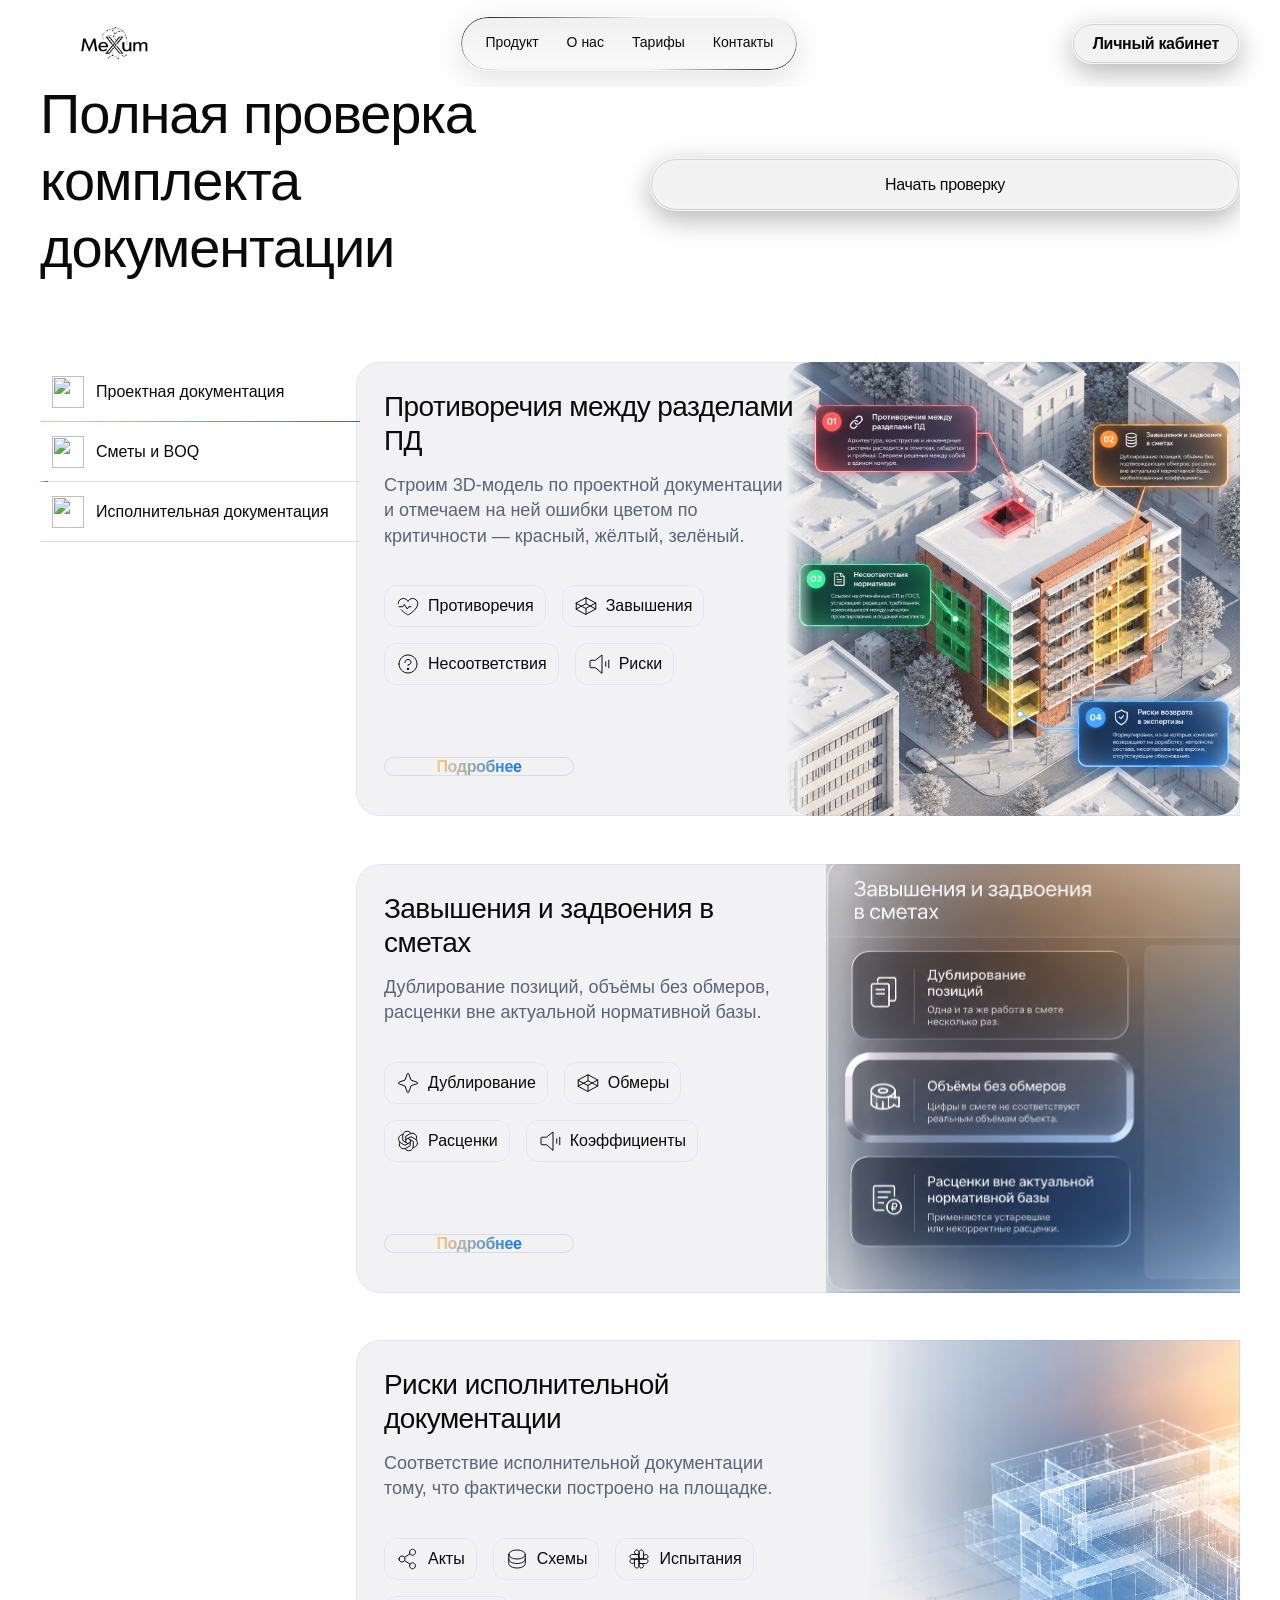
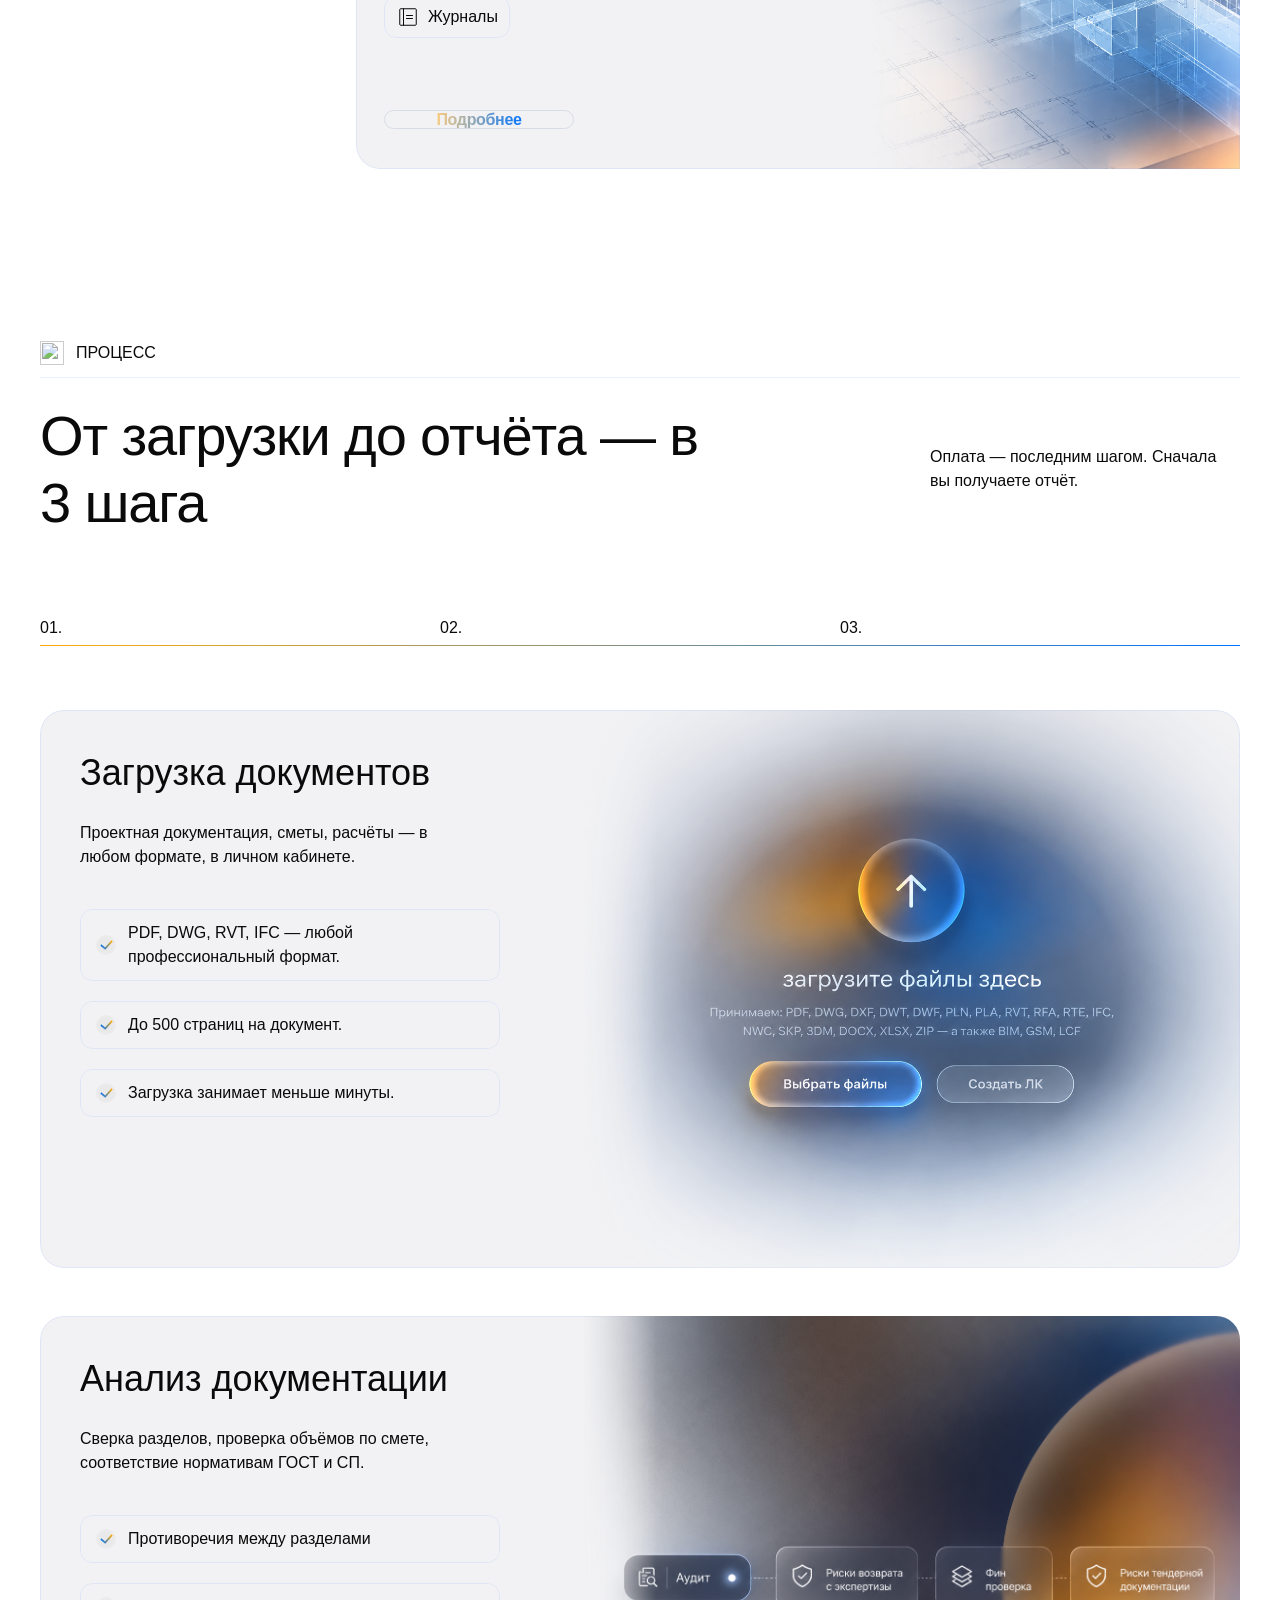
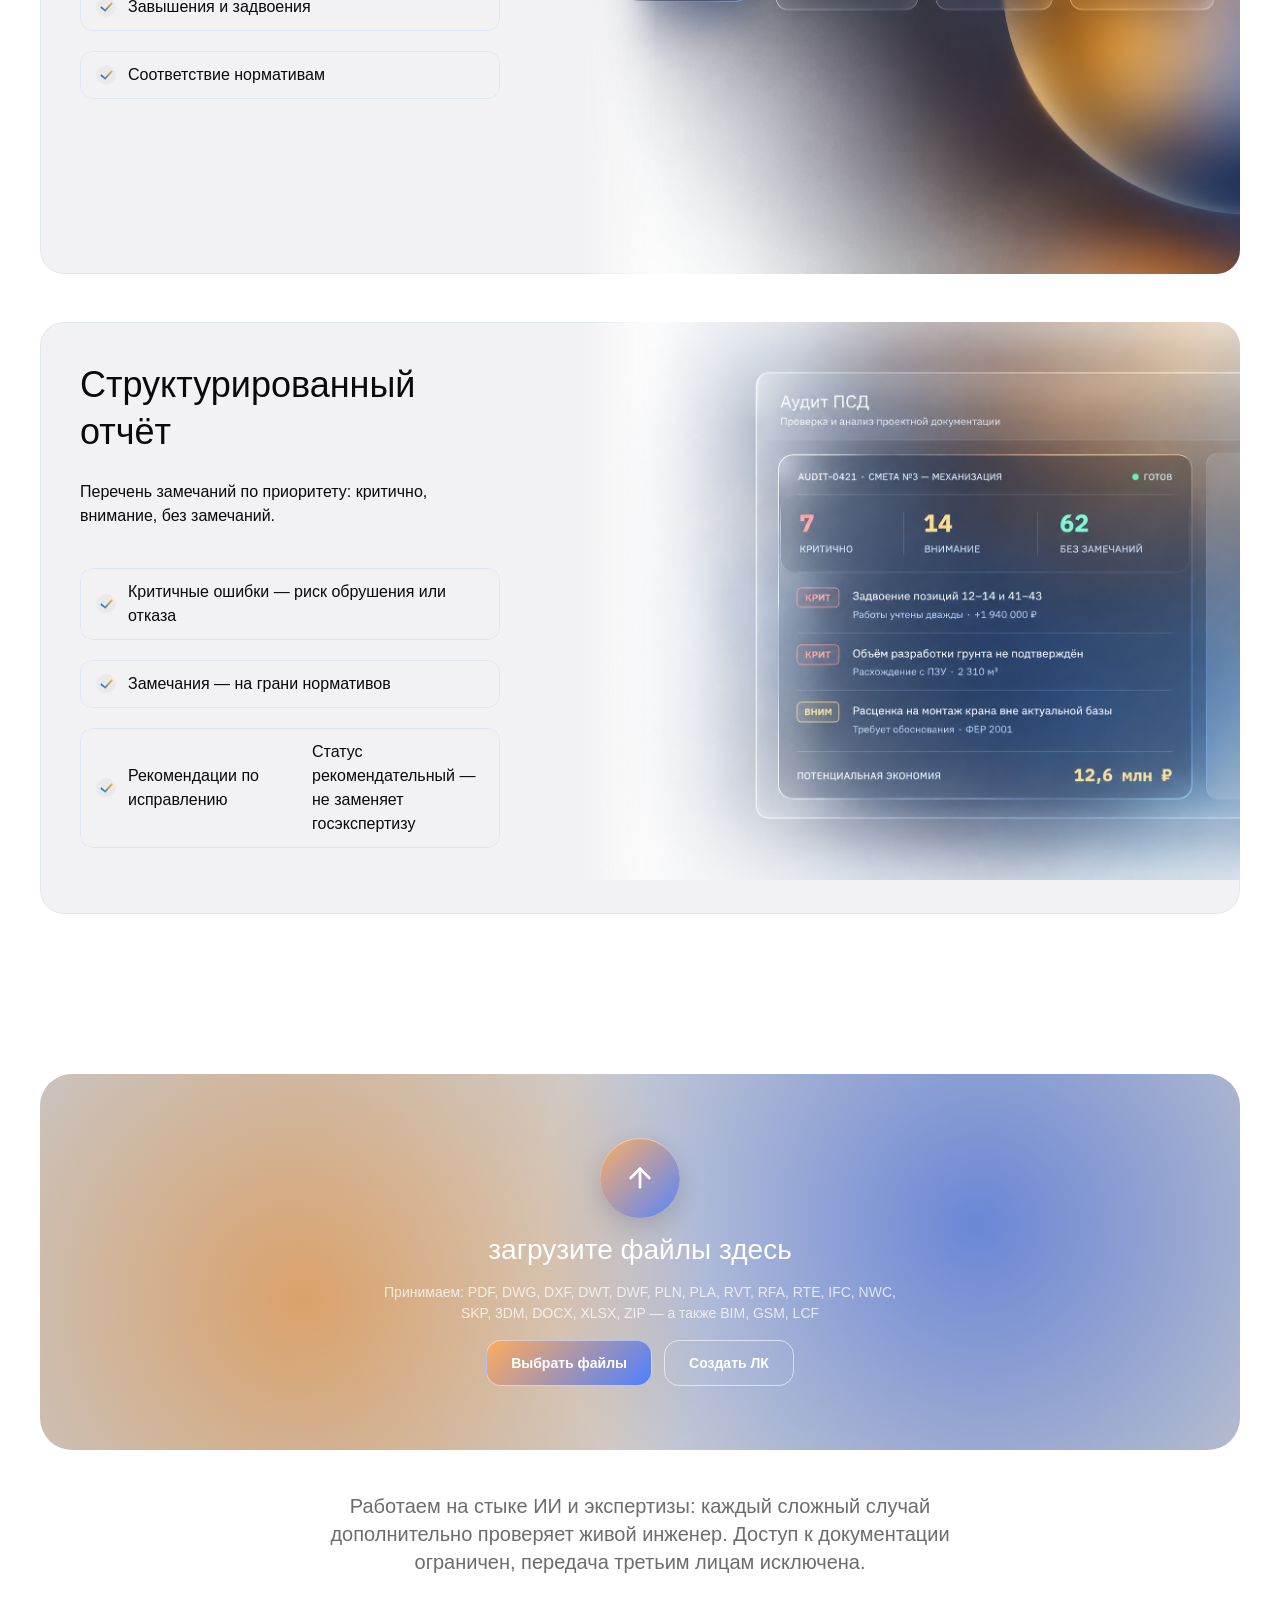
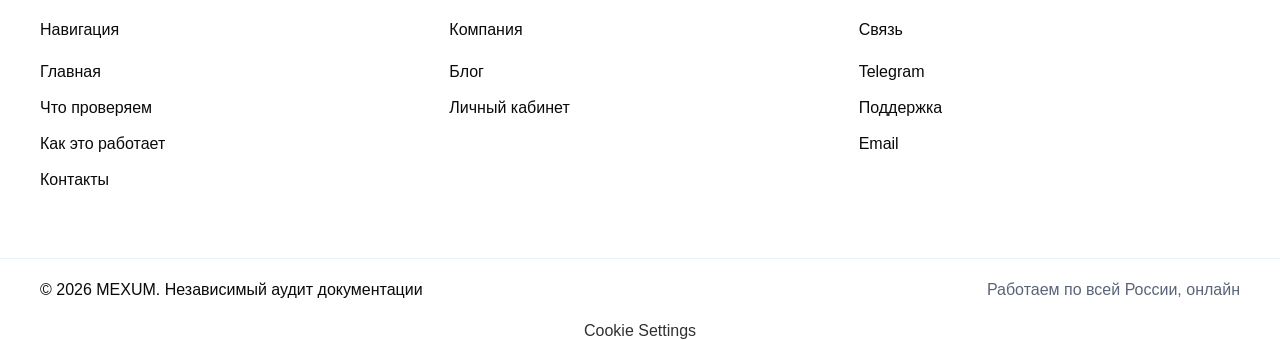
==== commit d6eb1b37: "Мобильные/десктоп фиксы: footer-аккордеон, хедер, hero-кнопка, скругления, bleed карточек - Footer: " ====
--- a/index.html
+++ b/index.html
@@ -339,7 +339,7 @@
 </style><style>
 [data-reveal] { opacity: 0 !important; transform: translateY(28px) !important; transition: opacity 0.7s cubic-bezier(.22,1,.36,1), transform 0.7s cubic-bezier(.22,1,.36,1) !important; }
 [data-reveal].is-revealed { opacity: 1 !important; transform: translateY(0) !important; }
-</style><link rel="stylesheet" href="css/theme.css"><link rel="stylesheet" href="css/nav-autohide.css"><link rel="stylesheet" href="css/tab-underline.css"><link rel="stylesheet" href="css/upload-hotspot.css"><link rel="stylesheet" href="css/mobile-nav.css"><link rel="stylesheet" href="css/panel-images.css"><link rel="stylesheet" href="css/footer-cta.css"></head>
+</style><link rel="stylesheet" href="css/theme.css"><link rel="stylesheet" href="css/nav-autohide.css"><link rel="stylesheet" href="css/tab-underline.css"><link rel="stylesheet" href="css/upload-hotspot.css"><link rel="stylesheet" href="css/mobile-nav.css"><link rel="stylesheet" href="css/footer-accordion.css"><link rel="stylesheet" href="css/hero-cta.css"><link rel="stylesheet" href="css/feature-cards-bleed.css"><link rel="stylesheet" href="css/panel-images.css"><link rel="stylesheet" href="css/footer-cta.css"></head>
 <body>
 	
 	<!-- Start of bodyStart -->
@@ -431,4 +431,4 @@
   if (document.readyState === 'loading') document.addEventListener('DOMContentLoaded', init);
   else init();
 })();
-</script><script src="js/nav-autohide.js?v=3"></script><script src="js/tab-underline.js"></script><script src="js/upload-hotspot.js"></script><script src="js/mobile-nav.js"></script></body></html>+</script><script src="js/nav-autohide.js?v=3"></script><script src="js/tab-underline.js"></script><script src="js/upload-hotspot.js"></script><script src="js/mobile-nav.js"></script><script src="js/footer-accordion.js"></script><script src="js/feature-bleed.js"></script></body></html>
--- a/css/mobile-nav.css
+++ b/css/mobile-nav.css
@@ -75,4 +75,24 @@
 @media (max-width: 1199.98px) {
   .mobile-nav-toggle { display: inline-flex; }
   .framer-199y88y { display: none !important; }
+
+  /* Header row overflowed on phones: desktop padding (30px sides) plus
+     the logo, hamburger and "Личный кабинет" pill together were wider
+     than the viewport, clipping the CTA text. Tighten the nav padding
+     and row gap, and use order to put the hamburger after the CTA
+     (was sitting between the logo and the CTA). */
+  nav.framer-ZUPdC.framer-90tdu2 {
+    padding: 16px 16px !important;
+  }
+  .framer-yq3j0r {
+    gap: 8px !important;
+    flex-wrap: nowrap !important;
+  }
+  .framer-1of73k0 { order: 1; flex-shrink: 0; }
+  .framer-1yzb3cd { order: 2; flex-shrink: 1; min-width: 0; }
+  .mobile-nav-toggle { order: 3; flex-shrink: 0; width: 40px; height: 40px; }
+  .btn-nav-cta .framer-6yhlt6 {
+    padding: 10px 14px !important;
+    white-space: nowrap;
+  }
 }
--- a/css/footer-accordion.css
+++ b/css/footer-accordion.css
@@ -0,0 +1,67 @@
+/* "Работаем на стыке ИИ и экспертизы..." paragraph was hardcoded
+   white-on-60%-opacity for the original dark footer; on the light theme
+   that's invisible white-on-white, reading as a large empty gap. */
+footer .framer-qf22bw p {
+  color: rgba(10, 10, 10, 0.6) !important;
+}
+
+/* Footer link columns on mobile/tablet.
+   The export's own "mobile" layout for these columns (flex-direction:column)
+   lives under an unused variant class (framer-v-xi8p8l) that never gets
+   applied — there is no Framer runtime JS in this export to swap variant
+   classes on resize — so we reproduce it here and add an accordion on top. */
+@media (max-width: 809.98px) {
+  .framer-1xspn8w {
+    flex-direction: column !important;
+    gap: 0 !important;
+    width: 100% !important;
+  }
+  .framer-xvb52d,
+  .framer-coer0y,
+  .framer-1thy2j1 {
+    width: 100% !important;
+  }
+
+  .footer-accordion-col {
+    border-bottom: 1px solid rgba(0, 0, 0, 0.12);
+  }
+  .footer-accordion-col:first-child {
+    border-top: 1px solid rgba(0, 0, 0, 0.12);
+  }
+
+  .footer-accordion-title {
+    cursor: pointer;
+    display: flex !important;
+    flex-direction: row !important;
+    align-items: center !important;
+    justify-content: space-between !important;
+    text-align: left !important;
+    width: 100%;
+    padding: 18px 0;
+  }
+  .footer-accordion-title::after {
+    content: "";
+    width: 8px;
+    height: 8px;
+    border-right: 1.5px solid currentColor;
+    border-bottom: 1.5px solid currentColor;
+    transform: rotate(45deg);
+    transition: transform 0.2s ease;
+    opacity: 0.5;
+    flex-shrink: 0;
+    margin-left: 12px;
+  }
+  .footer-accordion-col.is-open .footer-accordion-title::after {
+    transform: rotate(-135deg);
+  }
+
+  .footer-accordion-nav {
+    max-height: 0 !important;
+    overflow: hidden !important;
+    transition: max-height 0.25s ease;
+  }
+  .footer-accordion-col.is-open .footer-accordion-nav {
+    max-height: 320px !important;
+    padding-bottom: 20px;
+  }
+}
--- a/css/hero-cta.css
+++ b/css/hero-cta.css
@@ -0,0 +1,24 @@
+/* "Начать проверку" hero button: its wrapper (.framer-41uz16) is a shared
+   Framer class capped at max-width:310px for paragraph text elsewhere on
+   the page, which also squeezed this button to an auto-width pill. Make
+   it fill the column and center its label. Scoped by ancestor so other
+   .framer-41uz16 text blocks are untouched. */
+.framer-17tbosj .framer-41uz16 {
+  max-width: 100% !important;
+  width: 100% !important;
+}
+.btn-start-check {
+  width: 100% !important;
+  display: flex !important;
+  justify-content: center !important;
+}
+.btn-start-check .framer-6yhlt6 {
+  width: 100% !important;
+  justify-content: center !important;
+}
+
+/* Decorative eyebrow line above the heading (empty icon slot + a hairline)
+   reads as a stray divider between this section and the tabs below it. */
+.framer-170n5sr .framer-gd6ur-container {
+  display: none !important;
+}
--- a/css/feature-cards-bleed.css
+++ b/css/feature-cards-bleed.css
@@ -0,0 +1,14 @@
+/* The three "Screens" feature cards (feature-01/02/03: Противоречия /
+   Завышения / Исполнительная риски) sit next to a sticky tab list inside
+   a max-width:1200px centered container, leaving a gap before the
+   section's own right edge on tablet/desktop. js/feature-bleed.js
+   measures that gap at runtime (it's a fraction of a flex row shared
+   with the tab list, not a fixed proportion of the container, so a
+   pure-CSS calc() can't get it right), pulls the card out to the
+   section's padding edge via a negative right margin, and marks it
+   with .bleed-right — only then do the right corners square off, so a
+   card never renders square without actually reaching the edge. */
+.framer-JNpes.bleed-right {
+  border-top-right-radius: 0 !important;
+  border-bottom-right-radius: 0 !important;
+}
--- a/css/panel-images.css
+++ b/css/panel-images.css
@@ -17,6 +17,13 @@
   height: 100% !important;
   width: auto !important;
   aspect-ratio: 1254 / 1254 !important;
+  border-radius: 24px !important;
+}
+
+@media (max-width: 1199.98px) {
+  figure.panel-img-wide {
+    border-radius: 0 0 24px 24px !important;
+  }
 }
 /* Soft fade only on the outer left edge so the card background blends
    into the photo without touching the "01" callout, which starts close
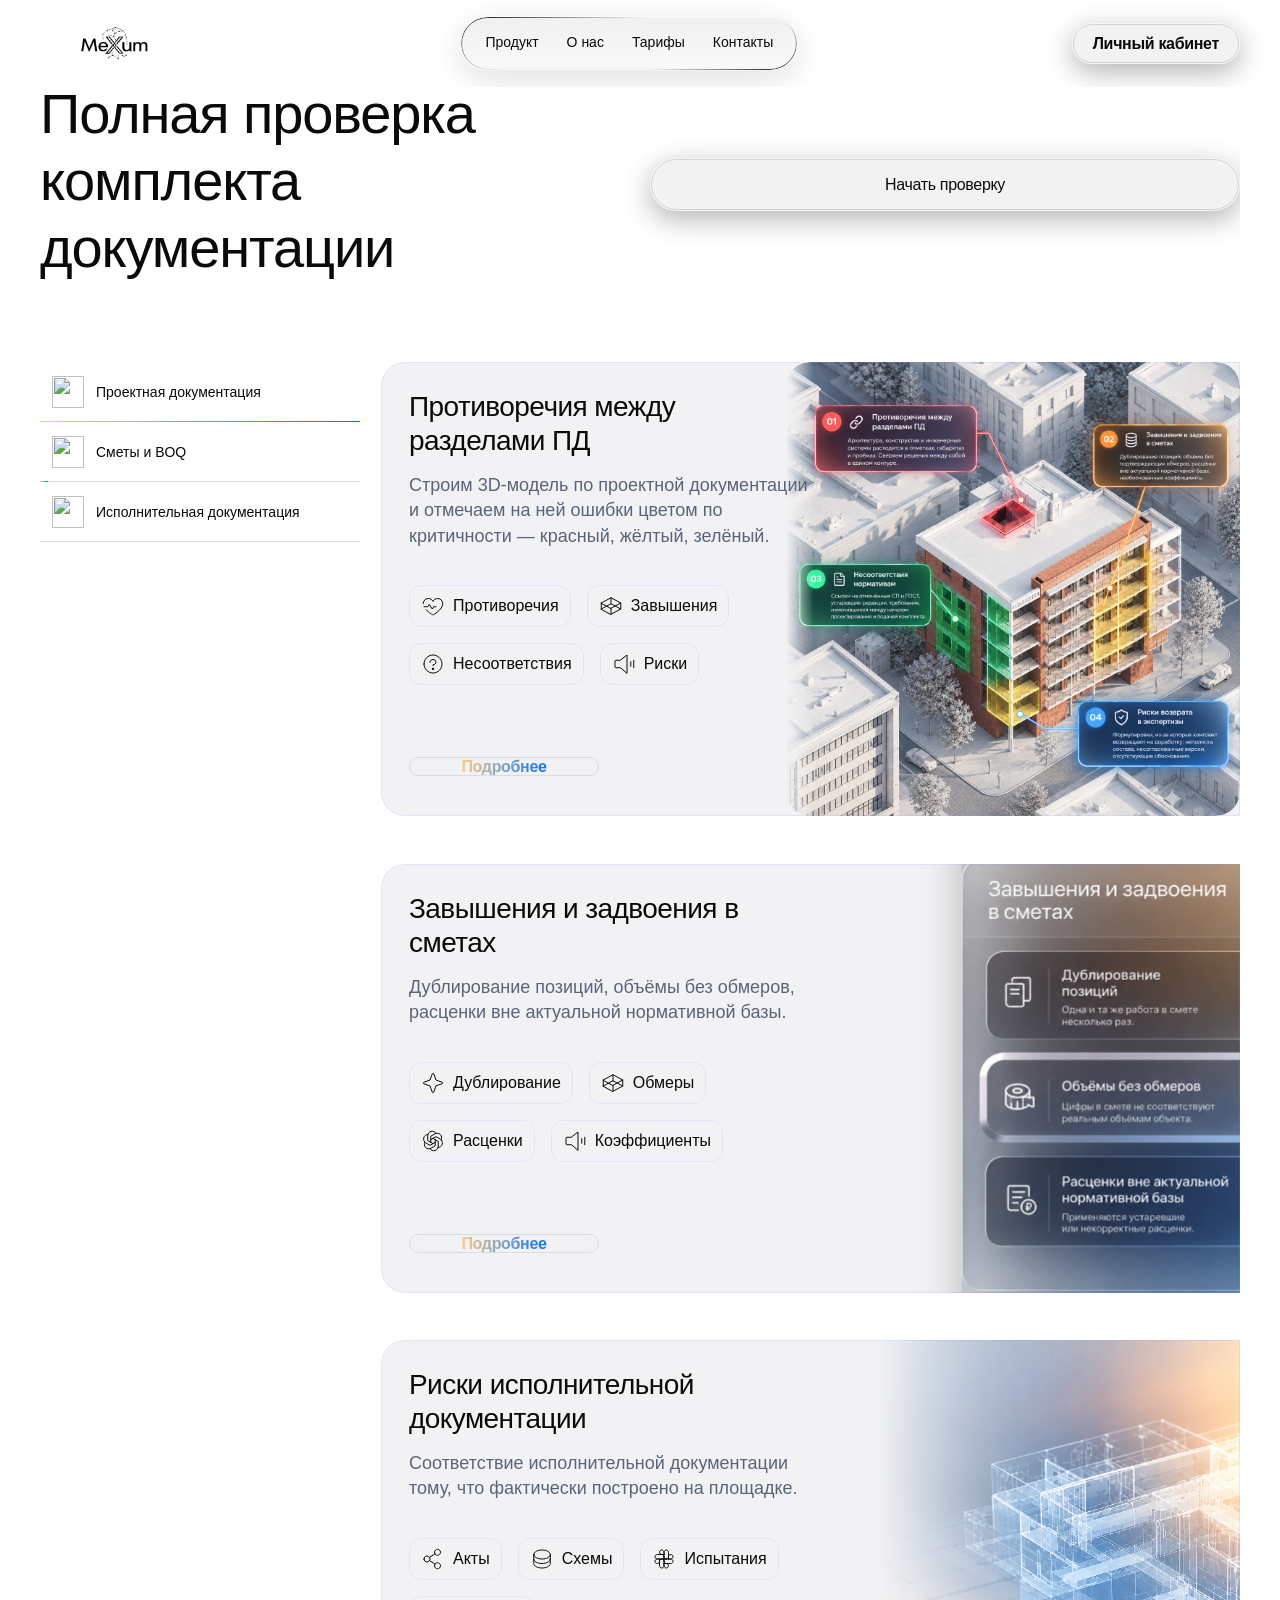
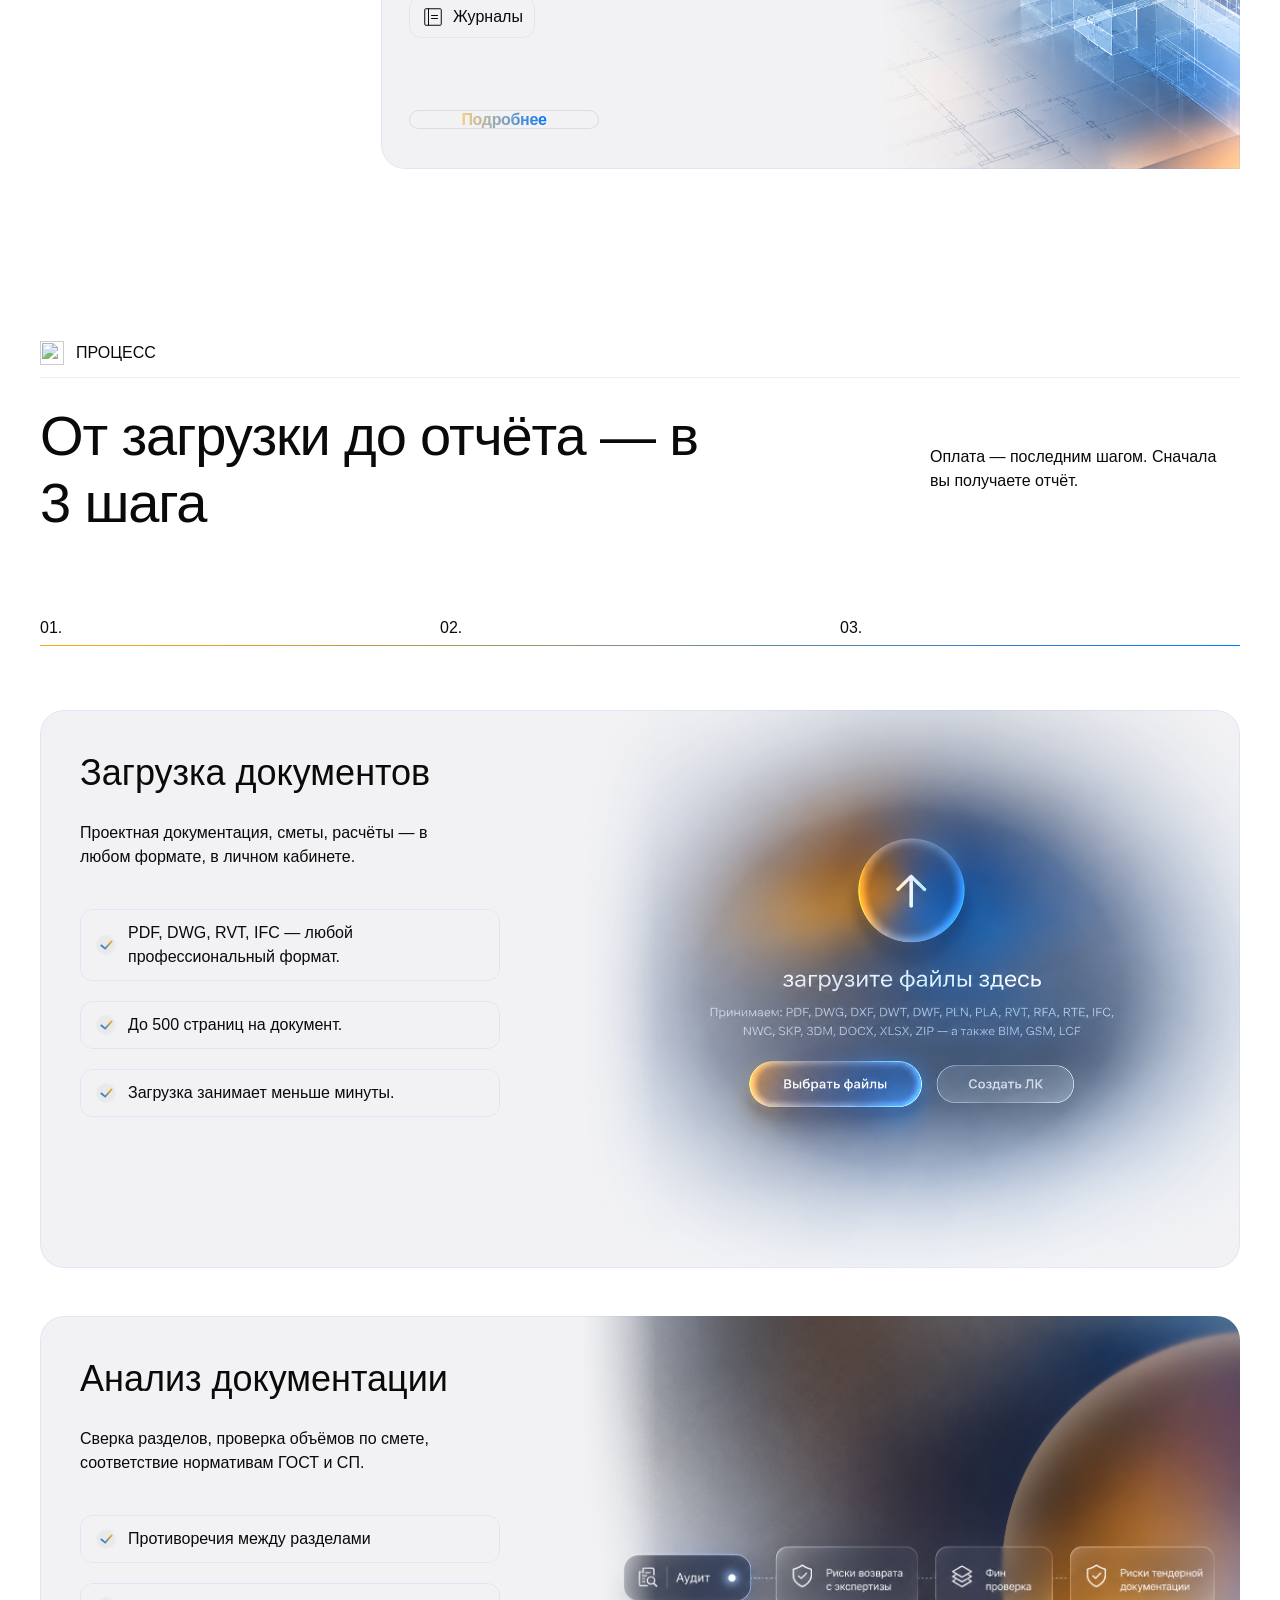
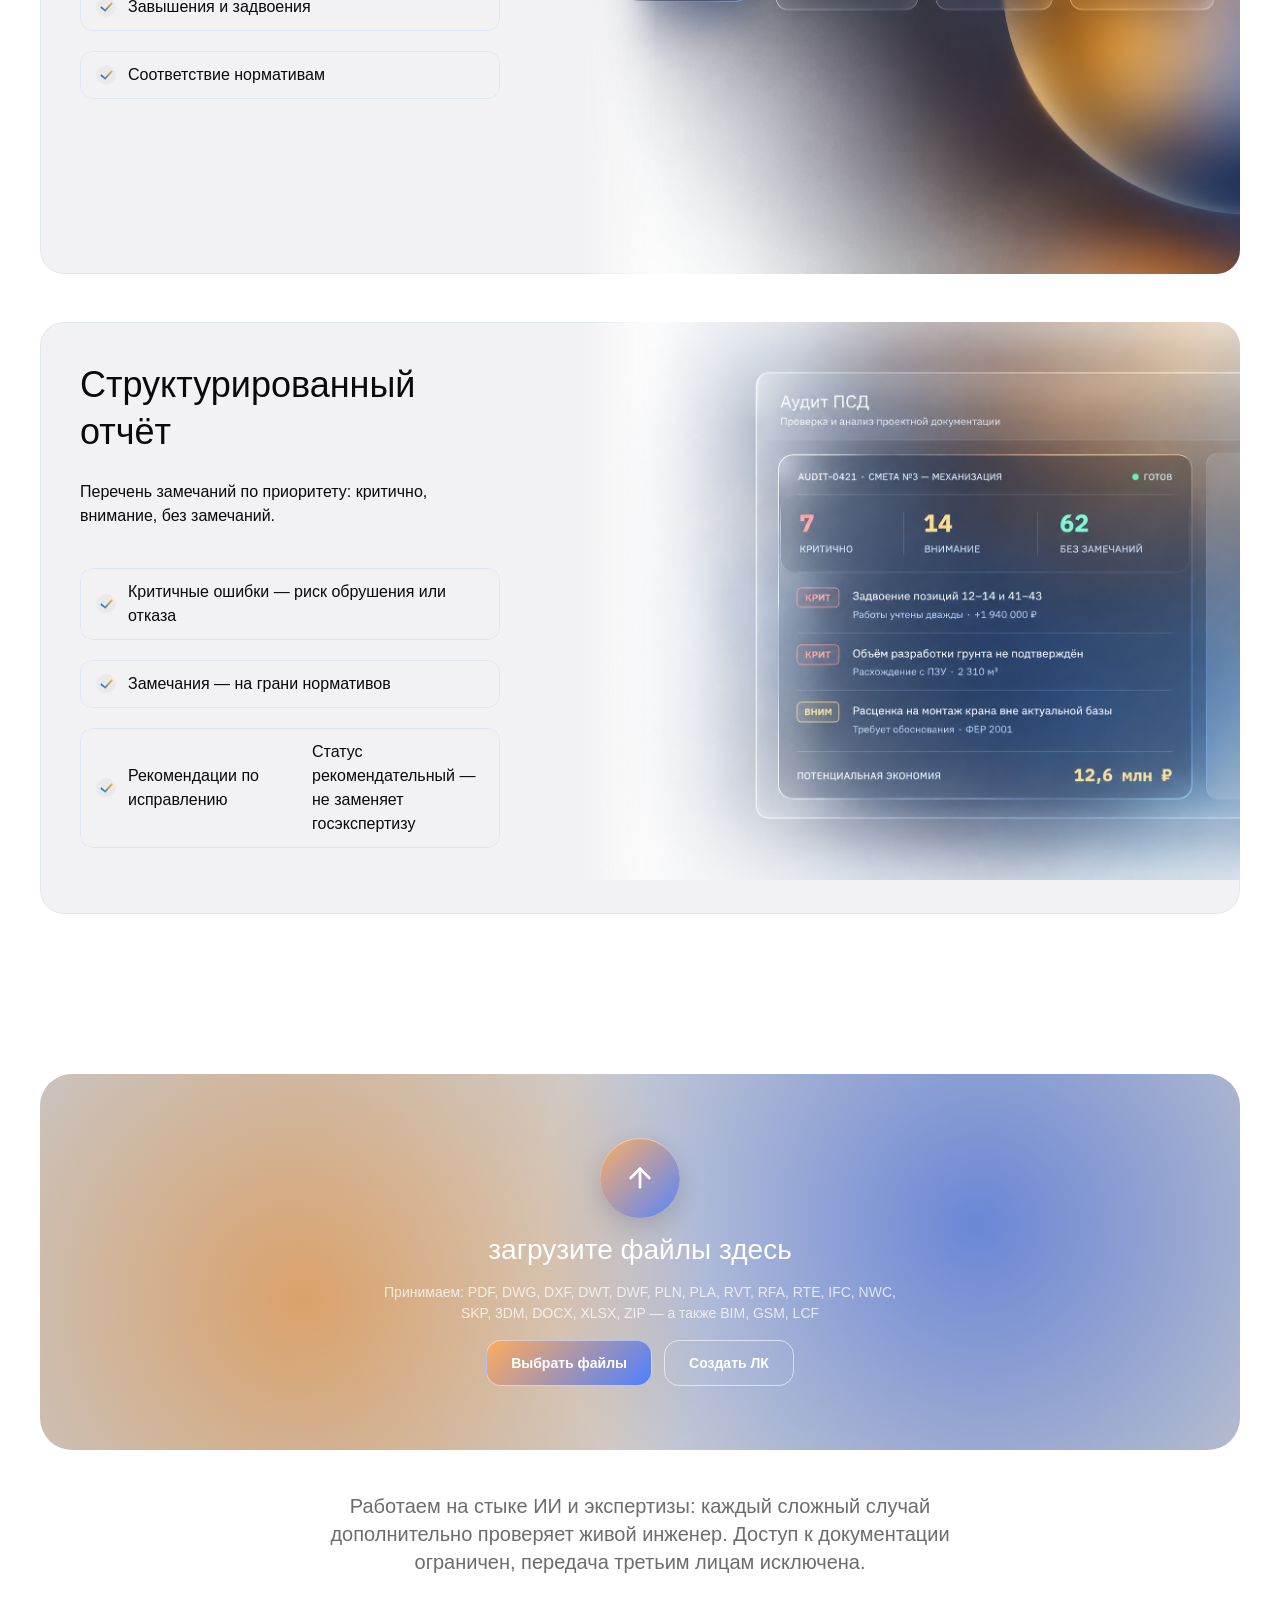
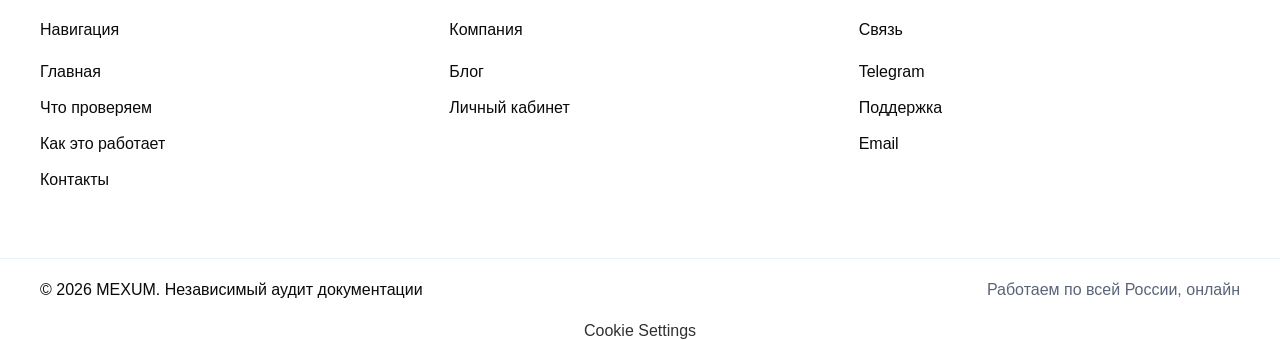
==== commit 6c5f08be: "Фавикон/OG-превью MeXum вместо COSMOQ, больше воздуха между вкладками и карточками - Favicon, apple-" ====
--- a/index.html
+++ b/index.html
@@ -7,19 +7,19 @@
     <meta name="description" content="Независимый аудит проектно-сметной документации для девелоперов, технических заказчиков, генподрядчиков и проектных бюро. Находим ошибки за 24-48 часов.">
     <meta name="framer-search-index" content="https://framerusercontent.com/sites/5tq8PL0hflcv6PRc5uquvC/searchIndex-Ejy1CJVrJO95.json">
     <meta name="framer-search-index-fallback" content="https://framerusercontent.com/sites/5tq8PL0hflcv6PRc5uquvC/searchIndex-of9c7hC0h53M.json">
-    <link href="https://framerusercontent.com/images/1VtXtUrlVK0Y1WHlW4GIfnhxFho.png" rel="icon" media="(prefers-color-scheme: light)">
-    <link href="https://framerusercontent.com/images/1VtXtUrlVK0Y1WHlW4GIfnhxFho.png" rel="icon" media="(prefers-color-scheme: dark)">
-    <link rel="apple-touch-icon" href="https://framerusercontent.com/images/1VtXtUrlVK0Y1WHlW4GIfnhxFho.png">
+    <link href="images/favicon.png" rel="icon" media="(prefers-color-scheme: light)">
+    <link href="images/favicon.png" rel="icon" media="(prefers-color-scheme: dark)">
+    <link rel="apple-touch-icon" href="images/favicon.png">
     <!-- Open Graph -->
     <meta property="og:type" content="website">
     <meta property="og:title" content="MEXUM — независимый аудит документации">
     <meta property="og:description" content="Независимый аудит проектно-сметной документации для девелоперов, технических заказчиков, генподрядчиков и проектных бюро. Находим ошибки за 24-48 часов.">
-    <meta property="og:image" content="https://framerusercontent.com/assets/LaGEDiVbTeEg75rIXlNKdeL8x4.png">
+    <meta property="og:image" content="https://evgeny-spark-designs.github.io/mexum-site/images/og-preview.png">
     <!-- X -->
     <meta name="twitter:card" content="summary_large_image">
     <meta name="twitter:title" content="MEXUM — независимый аудит документации">
     <meta name="twitter:description" content="Независимый аудит проектно-сметной документации для девелоперов, технических заказчиков, генподрядчиков и проектных бюро. Находим ошибки за 24-48 часов.">
-    <meta name="twitter:image" content="https://framerusercontent.com/assets/LaGEDiVbTeEg75rIXlNKdeL8x4.png">
+    <meta name="twitter:image" content="https://evgeny-spark-designs.github.io/mexum-site/images/og-preview.png">
 	
 	
 	<script>try{if(localStorage.getItem("__framer_force_showing_editorbar_since")){const n=document.createElement("link");n.rel="modulepreload";n.href="https://framer.com/edit/init.mjs";document.head.appendChild(n)}}catch(e){}</script>
--- a/css/theme.css
+++ b/css/theme.css
@@ -186,6 +186,14 @@
     transform: none !important;
     object-fit: cover !important;
   }
+  /* This screenshot's actual content (the dark glass mockup) sits in the
+     right half of the source image, with blank gradient filling the left
+     half — center-cropping shows mostly that blank half instead of the
+     mockup. executive-risks.png is an evenly-filled photo, so it keeps
+     the default center crop. */
+  img[src*="panel-estimate-overcharges.png"] {
+    object-position: right center !important;
+  }
   figure.framer-1q2kqkh {
     overflow: hidden !important;
   }
--- a/css/feature-cards-bleed.css
+++ b/css/feature-cards-bleed.css
@@ -12,3 +12,23 @@
   border-top-right-radius: 0 !important;
   border-bottom-right-radius: 0 !important;
 }
+
+/* More breathing room between the sticky tab list and the card next to
+   it — the fixed 64px gap from the Framer source felt tight once the
+   card started bleeding wider toward the section edge. Column mode
+   (tablet, stacked) gets the same value as vertical spacing. */
+@media (min-width: 810px) {
+  .framer-ash0x3 {
+    gap: 96px !important;
+  }
+}
+
+/* "шкалы" — the sticky tab list (Проектная документация / Сметы и BOQ /
+   Исполнительная документация) — reads a bit large next to the bigger
+   bled cards; a smaller label size gives it a lighter footprint. */
+@media (min-width: 810px) {
+  .framer-1209mbl-container a,
+  .framer-1209mbl-container p {
+    font-size: 14px !important;
+  }
+}
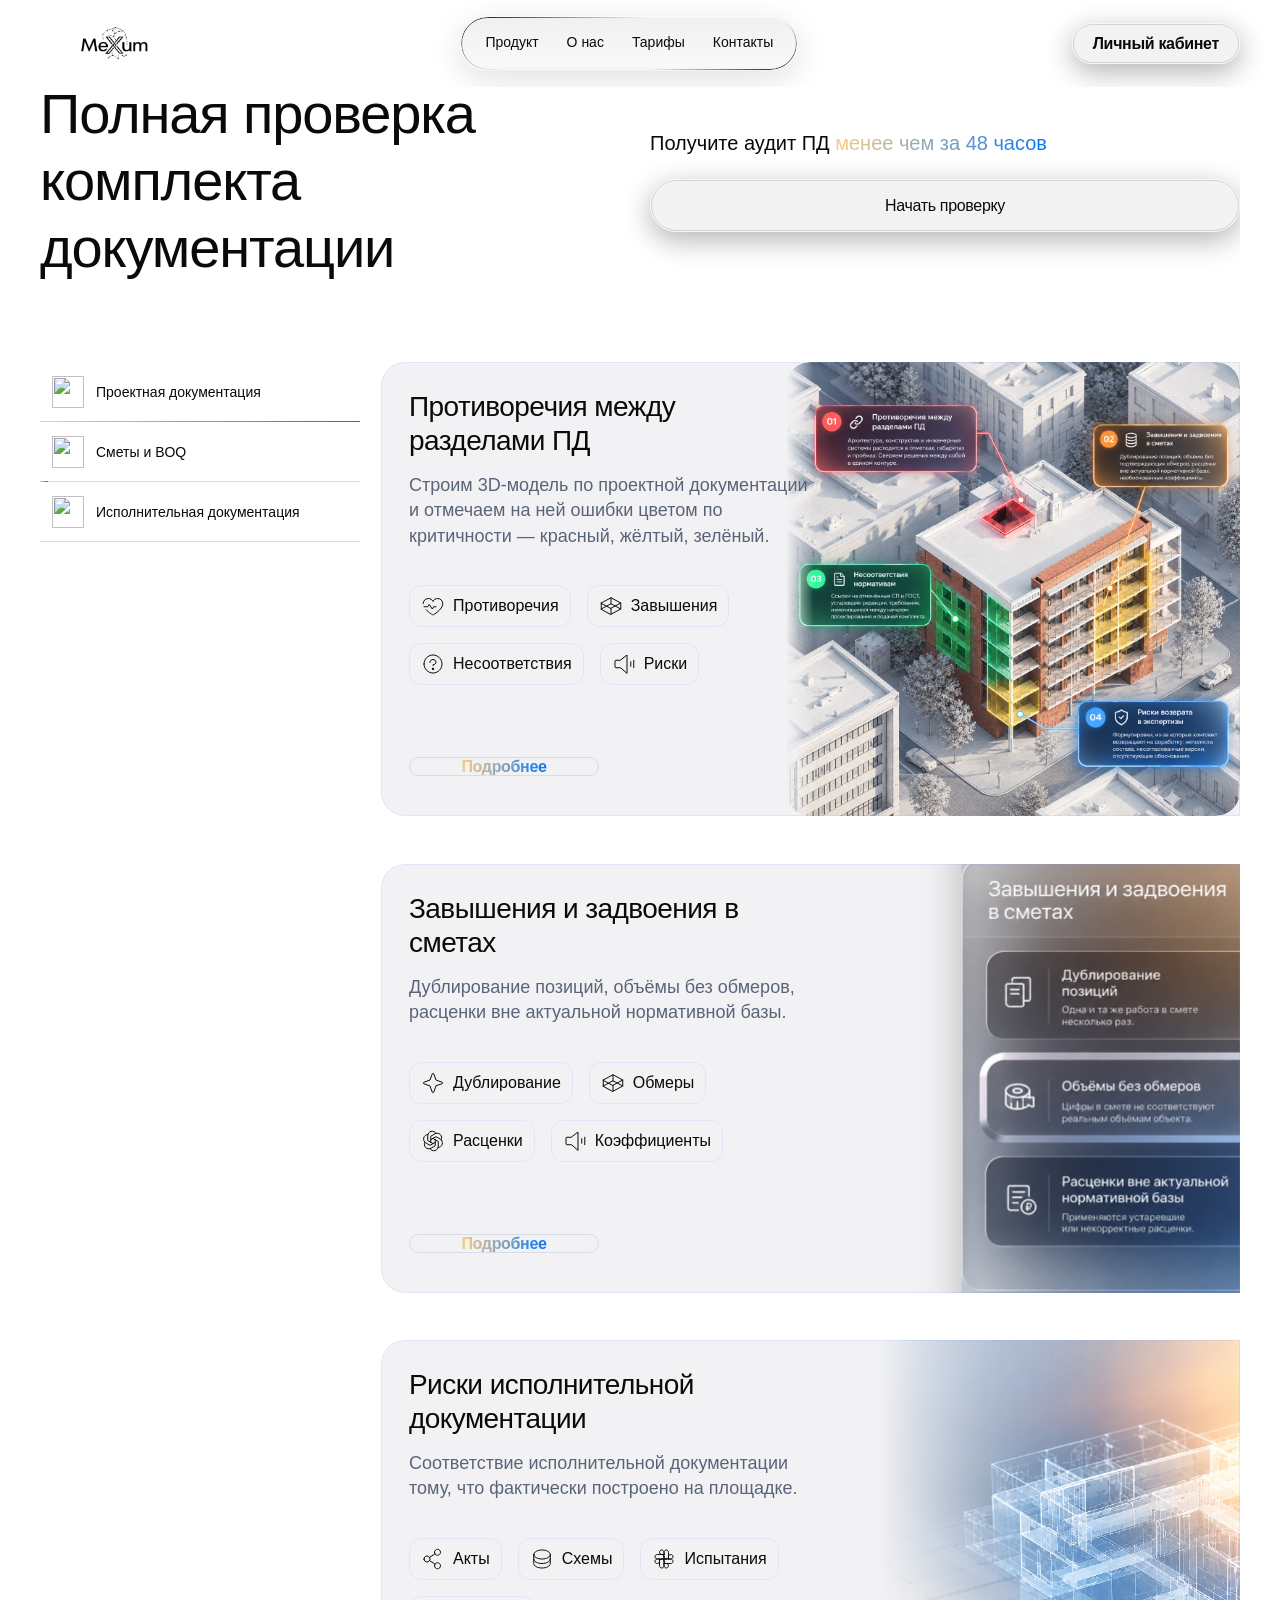
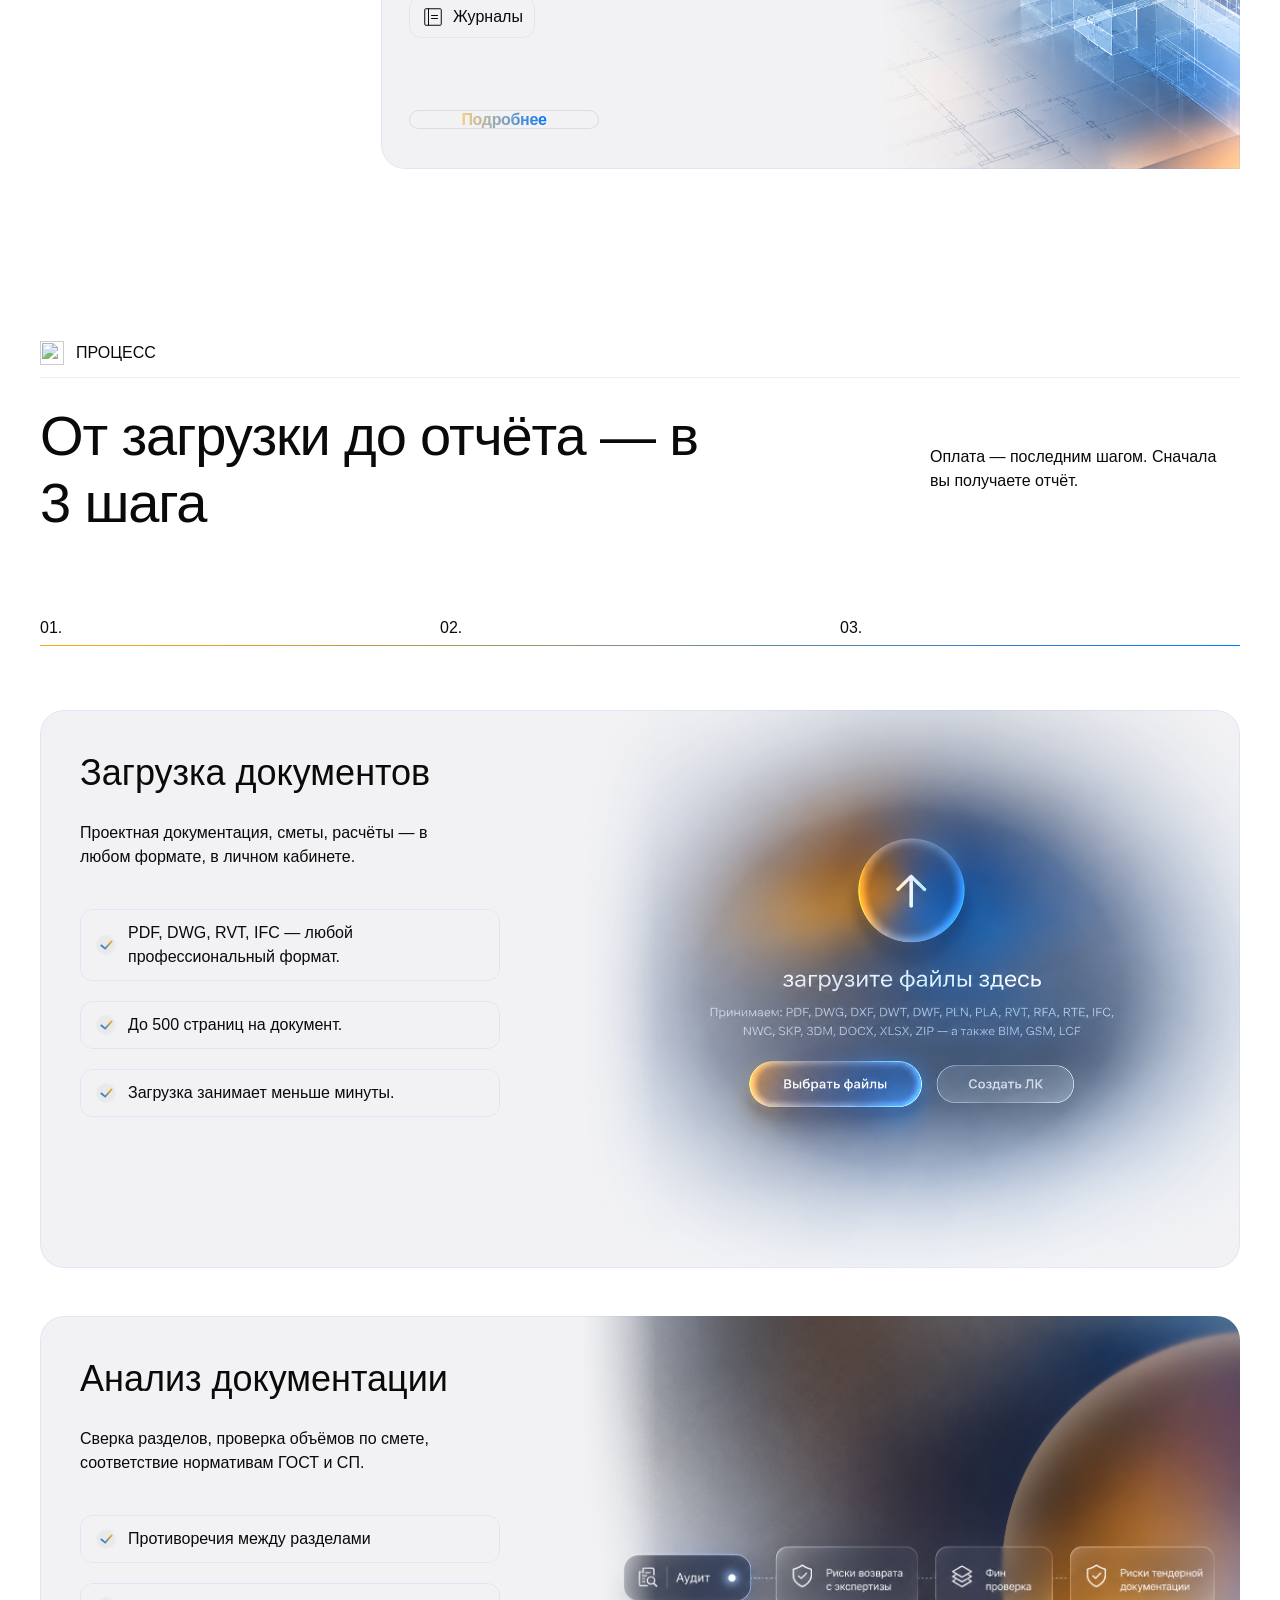
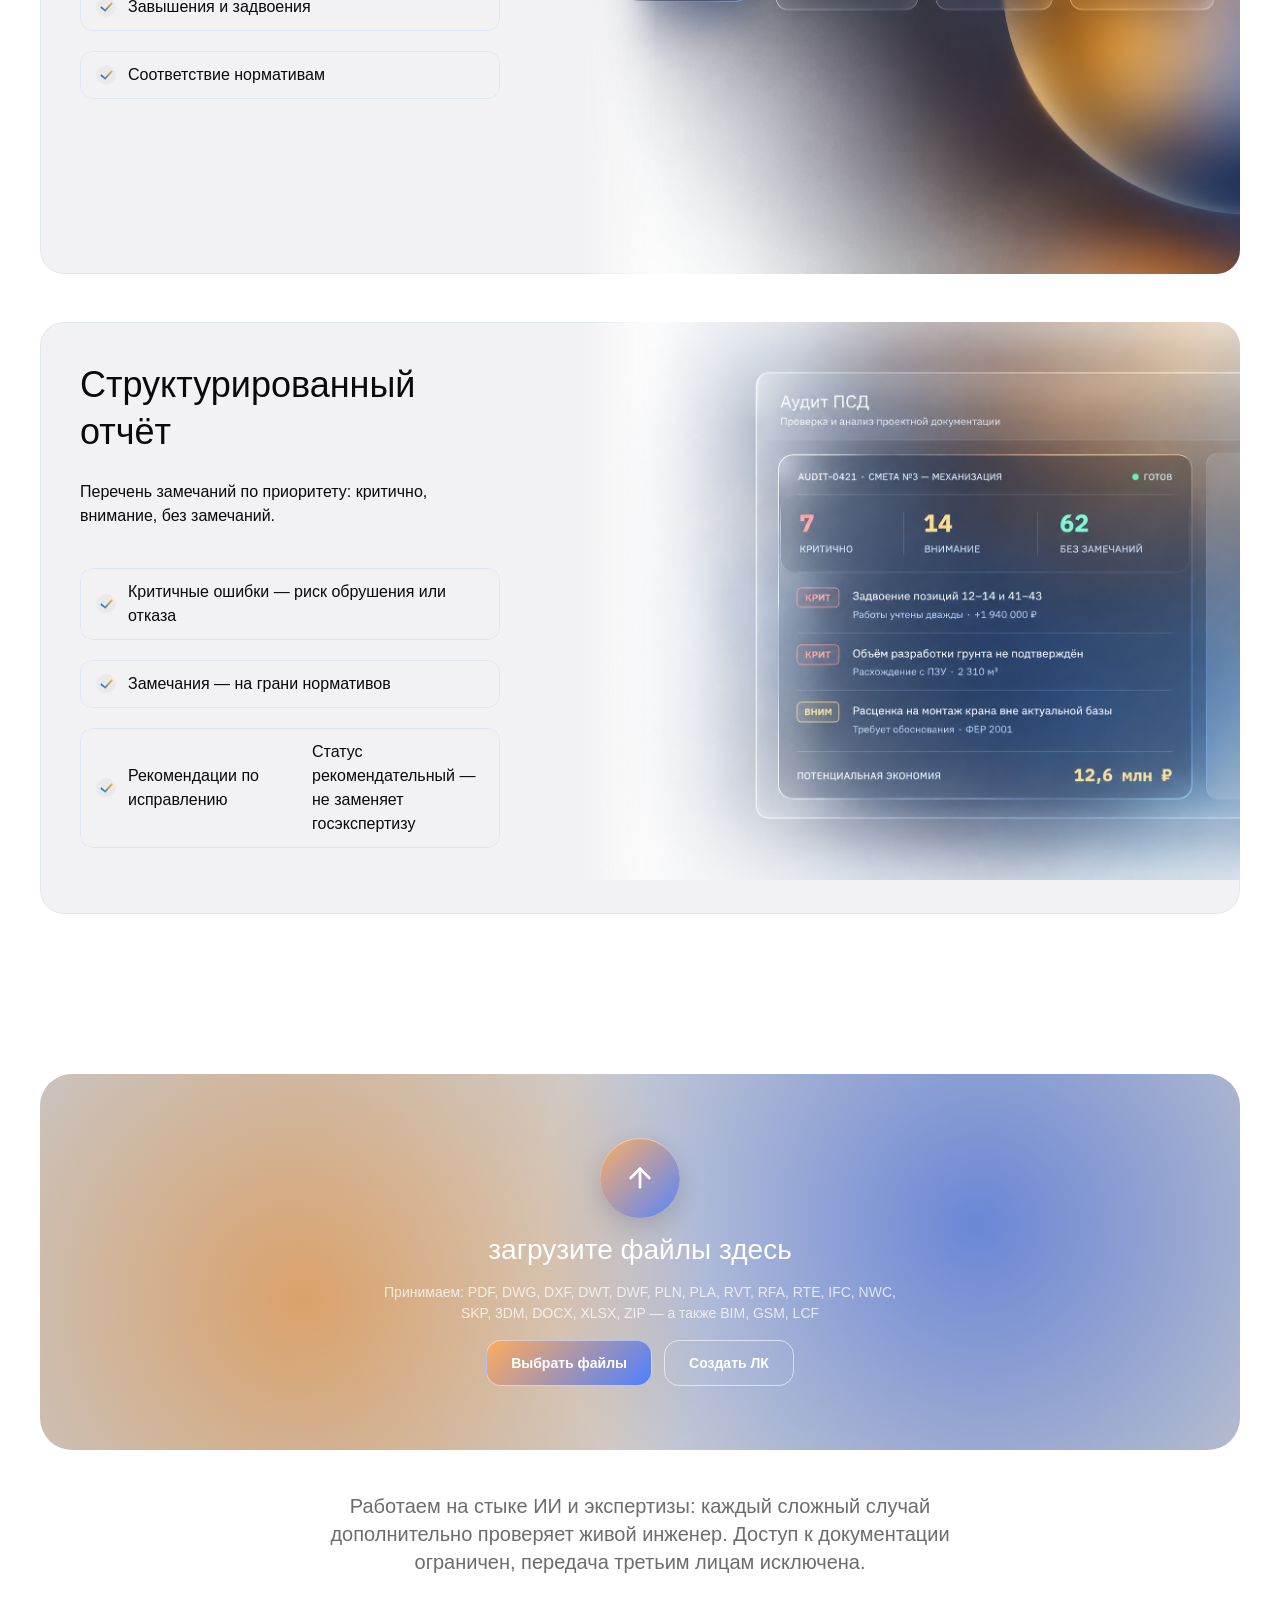
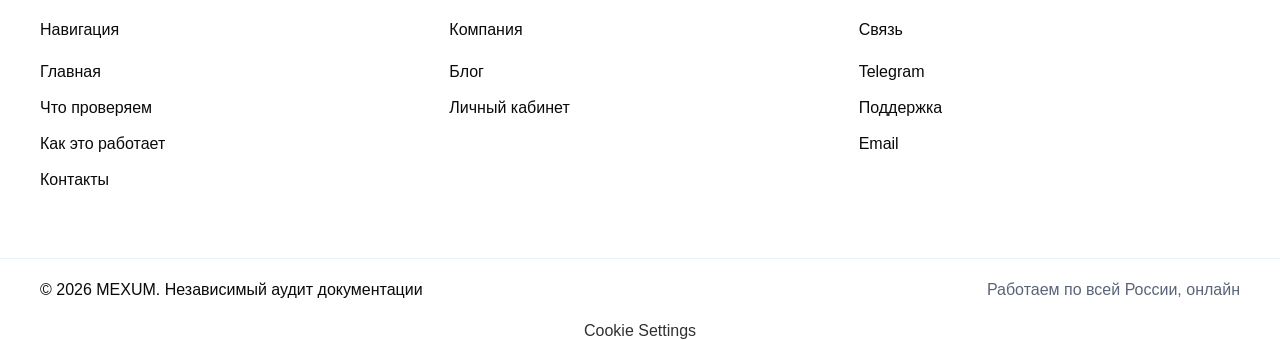
==== commit 727fed4e: "Добавлен УТП-блок с CTA рядом с заголовком главной секции Кнопка "Начать проверку" раньше стояла одн" ====
--- a/index.html
+++ b/index.html
@@ -346,7 +346,7 @@
     
     <!-- End of bodyStart -->
 	
-	<div id="main" data-framer-hydrate-v2='{"routeId":"Q3vMgN2gN","localeId":"default","breakpoints":[{"hash":"ogaiyu","mediaQuery":"(min-width: 1200px)"},{"hash":"1pkxm8v","mediaQuery":"(min-width: 810px) and (max-width: 1199.98px)"},{"hash":"zmbq2w","mediaQuery":"(max-width: 809.98px)"},{"hash":"13xxj9k","mediaQuery":"(min-width: 1200px)"},{"hash":"1827i6x","mediaQuery":"(min-width: 810px) and (max-width: 1199.98px)"},{"hash":"9a9x5i","mediaQuery":"(max-width: 809.98px)"}]}' data-framer-ssr-released-at="2026-08-12T14:20:43.108Z" data-framer-page-optimized-at="2026-08-12T20:05:43.406Z" data-framer-generated-page=""><!--$--><style data-framer-html-style="">:root body { background: var(--token-74e333f8-fe87-4945-af87-cae5b7e16c10, rgb(0, 0, 0)); }</style><div class="framer-Y1h2E framer-13xxj9k" data-layout-template="true" style="min-height:100vh;width:auto"><div class="framer-dpe114-container" data-framer-appear-id="dpe114" style="opacity: 1; transform: none; will-change: transform;"><div class="ssr-variant hidden-1827i6x hidden-9a9x5i"><nav class="framer-ZUPdC framer-90tdu2 framer-v-90tdu2" data-framer-name="Desktop" style="background-color: rgba(0, 0, 0, 0); width: 100%; box-shadow: none; opacity: 1;"><div class="framer-yq3j0r" data-framer-name="Container" style="opacity: 1;"><div class="framer-1of73k0" data-framer-name="Content" style="opacity: 1;"><div class="framer-1yvwb09" data-framer-name="Logo" style="backdrop-filter: blur(10px); border-radius: 999px; opacity: 1;"><!--$--><a as="a" class="framer-c2linv framer-c0tdwz" data-framer-name="Logo Image " href="./" data-framer-page-link-current="true" style="opacity: 1;"><div style="position:absolute;border-radius:inherit;corner-shape:inherit;top:0;right:0;bottom:0;left:0" data-framer-background-image-wrapper="true"><img decoding="auto" width="1810" height="335" src="images/mexum-logo-white.png" alt="MeXum" style="display:block;width:100%;height:100%;border-radius:inherit;corner-shape:inherit;object-position:center;object-fit:contain"></div></a><!--/$--></div></div><div class="framer-199y88y" data-framer-name="Links" style="backdrop-filter: blur(8px); border-radius: 999px; box-shadow: inset -3px -2px 8px 0px var(--token-5a7f2bca-ee8c-42c5-80e1-f72de38d4fdf, rgba(255, 255, 255, 0.07)); opacity: 1;"><nav class="framer-48nfym" data-framer-name="Links" style="opacity: 1;"><!--$--><div class="framer-ocqhot-container" style="opacity: 1;"><!--$--><a class="framer-ttQjC framer-QATJw framer-1vp0xhe framer-v-1vp0xhe framer-j6ho85" data-framer-name="Default" data-highlight="true" href="./ai-solutions" tabindex="0" style="opacity: 1;"><div class="framer-1gsxzzc" data-framer-name="Label" data-framer-component-type="RichTextContainer" style="--extracted-r6o4lv: var(--token-839225cb-b1fc-470d-a0c2-2eb7fcc590b8, rgb(255, 255, 255)); --framer-link-text-color: rgb(0, 153, 255); --framer-link-text-decoration: underline; transform: none; opacity: 1;"><p class="framer-text framer-styles-preset-1p9z0bc" data-styles-preset="lW2kM2SoC" style="--framer-text-color:var(--extracted-r6o4lv, var(--token-839225cb-b1fc-470d-a0c2-2eb7fcc590b8, rgb(255, 255, 255)))">Продукт</p></div><div class="framer-zhbp5c" data-framer-name="Underline Wrap" style="opacity: 1;"><div class="framer-9lj699" data-framer-name="Line" style="background-color: var(--token-839225cb-b1fc-470d-a0c2-2eb7fcc590b8, rgb(255, 255, 255)); opacity: 1;"></div></div></a><!--/$--></div><!--/$--><!--$--><div class="framer-1hxdou6-container" style="opacity: 1;"><!--$--><a class="framer-ttQjC framer-QATJw framer-1vp0xhe framer-v-1vp0xhe framer-j6ho85" data-framer-name="Default" data-highlight="true" href="./about" tabindex="0" style="opacity: 1;"><div class="framer-1gsxzzc" data-framer-name="Label" data-framer-component-type="RichTextContainer" style="--extracted-r6o4lv: var(--token-839225cb-b1fc-470d-a0c2-2eb7fcc590b8, rgb(255, 255, 255)); --framer-link-text-color: rgb(0, 153, 255); --framer-link-text-decoration: underline; transform: none; opacity: 1;"><p class="framer-text framer-styles-preset-1p9z0bc" data-styles-preset="lW2kM2SoC" style="--framer-text-color:var(--extracted-r6o4lv, var(--token-839225cb-b1fc-470d-a0c2-2eb7fcc590b8, rgb(255, 255, 255)))">О нас</p></div><div class="framer-zhbp5c" data-framer-name="Underline Wrap" style="opacity: 1;"><div class="framer-9lj699" data-framer-name="Line" style="background-color: var(--token-839225cb-b1fc-470d-a0c2-2eb7fcc590b8, rgb(255, 255, 255)); opacity: 1;"></div></div></a><!--/$--></div><!--/$--><!--$--><div class="framer-9hdncu-container" style="opacity: 1;"><!--$--><a class="framer-ttQjC framer-QATJw framer-1vp0xhe framer-v-1vp0xhe framer-j6ho85" data-framer-name="Default" data-highlight="true" href="./pricing" tabindex="0" style="opacity: 1;"><div class="framer-1gsxzzc" data-framer-name="Label" data-framer-component-type="RichTextContainer" style="--extracted-r6o4lv: var(--token-839225cb-b1fc-470d-a0c2-2eb7fcc590b8, rgb(255, 255, 255)); --framer-link-text-color: rgb(0, 153, 255); --framer-link-text-decoration: underline; transform: none; opacity: 1;"><p class="framer-text framer-styles-preset-1p9z0bc" data-styles-preset="lW2kM2SoC" style="--framer-text-color:var(--extracted-r6o4lv, var(--token-839225cb-b1fc-470d-a0c2-2eb7fcc590b8, rgb(255, 255, 255)))">Тарифы</p></div><div class="framer-zhbp5c" data-framer-name="Underline Wrap" style="opacity: 1;"><div class="framer-9lj699" data-framer-name="Line" style="background-color: var(--token-839225cb-b1fc-470d-a0c2-2eb7fcc590b8, rgb(255, 255, 255)); opacity: 1;"></div></div></a><!--/$--></div><!--/$--><!--$--><div class="framer-1aui1a1-container" style="opacity: 1;"><!--$--><a class="framer-ttQjC framer-QATJw framer-1vp0xhe framer-v-1vp0xhe framer-j6ho85" data-framer-name="Default" data-highlight="true" href="./contact" tabindex="0" style="opacity: 1;"><div class="framer-1gsxzzc" data-framer-name="Label" data-framer-component-type="RichTextContainer" style="--extracted-r6o4lv: var(--token-839225cb-b1fc-470d-a0c2-2eb7fcc590b8, rgb(255, 255, 255)); --framer-link-text-color: rgb(0, 153, 255); --framer-link-text-decoration: underline; transform: none; opacity: 1;"><p class="framer-text framer-styles-preset-1p9z0bc" data-styles-preset="lW2kM2SoC" style="--framer-text-color:var(--extracted-r6o4lv, var(--token-839225cb-b1fc-470d-a0c2-2eb7fcc590b8, rgb(255, 255, 255)))">Контакты</p></div><div class="framer-zhbp5c" data-framer-name="Underline Wrap" style="opacity: 1;"><div class="framer-9lj699" data-framer-name="Line" style="background-color: var(--token-839225cb-b1fc-470d-a0c2-2eb7fcc590b8, rgb(255, 255, 255)); opacity: 1;"></div></div></a><!--/$--></div><!--/$--></nav><div class="framer-s9npw8" data-border="true" data-framer-name="Border" style="--border-bottom-width: 0.5px; --border-color: var(--token-839225cb-b1fc-470d-a0c2-2eb7fcc590b8, rgb(255, 255, 255)); --border-left-width: 0.5px; --border-right-width: 0.5px; --border-style: solid; --border-top-width: 0.5px; background-color: var(--token-365216f8-7ee6-4f9f-94e0-ca7d584e4354, rgba(255, 254, 250, 0)); mask: linear-gradient(160deg, rgb(0, 0, 0) 0%, rgba(0, 0, 0, 0) 39%, rgba(0, 0, 0, 0) 69%, rgb(0, 0, 0) 100%); border-radius: 999px; opacity: 1;"></div></div><button type="button" class="mobile-nav-toggle" data-mobile-nav-toggle aria-label="Открыть меню" aria-expanded="false"><span class="mobile-nav-toggle__bars"><span></span><span></span><span></span></span></button><div class="mobile-nav-panel" data-mobile-nav-panel hidden><a href="./ai-solutions">Продукт</a><a href="./about">О нас</a><a href="./pricing">Тарифы</a><a href="./contact">Контакты</a><a href="cabinet.html" class="mobile-nav-cta">Личный кабинет</a></div><div class="framer-1yzb3cd" data-framer-name="Other" style="opacity: 1; display: flex; flex-direction: row; align-items: center; gap: 12px; width: auto; height: auto;"><a class="framer-Yf5wR framer-ZHrhX framer-bqds1m framer-v-bqds1m framer-2xkq2k btn-nav-cta" href="cabinet.html" style="opacity: 1; display: inline-flex; width: auto; height: auto;"><div class="framer-6yhlt6" data-border="true" data-framer-name="Label" style="--border-bottom-width: 1px; --border-color: var(--token-0eb0d570-0e27-4070-997d-d65cb58db903, rgba(255, 255, 255, 0.4)); --border-left-width: 1px; --border-right-width: 1px; --border-style: solid; --border-top-width: 1px; background-color: var(--token-74e333f8-fe87-4945-af87-cae5b7e16c10, rgb(0, 0, 0)); filter: brightness(1); border-radius: 15px; box-shadow: 0px 0.829890004863264px 0.829890004863264px -0.75px rgba(0, 0, 0, 0.18), 0px 2.260010866989614px 2.260010866989614px -1.5px rgba(0, 0, 0, 0.18), 0px 4.96216589306132px 4.96216589306132px -2.25px rgba(0, 0, 0, 0.17), 0px 11.014875294190135px 11.014875294190135px -3px rgba(0, 0, 0, 0.14), 0px 28px 28px -3.75px rgba(0, 0, 0, 0.06), inset -4px 3px 9px 0px var(--token-991642a5-fe69-44f0-a456-0d249f695158, rgb(1, 117, 255)), inset 3px -2px 8px 0px var(--token-40eb5c15-2df6-4cc5-9a1c-8a90a74b480c, rgb(255, 205, 125)); opacity: 1; display: inline-flex; align-items: center;"><div class="framer-3nflbn" data-framer-name="Get Started" style="--extracted-r6o4lv: var(--token-839225cb-b1fc-470d-a0c2-2eb7fcc590b8, rgb(255, 255, 255)); --framer-paragraph-spacing: 0px; transform: none; opacity: 1;"><p class="framer-text framer-styles-preset-79ayo0" data-styles-preset="AVSIklFkd" style="--framer-text-color:var(--extracted-r6o4lv, var(--token-839225cb-b1fc-470d-a0c2-2eb7fcc590b8, rgb(255, 255, 255))); white-space: nowrap;">Личный кабинет</p></div></div></a></div></div></nav></div></div><style data-framer-html-style="">html body { background: var(--token-74e333f8-fe87-4945-af87-cae5b7e16c10, rgb(0, 0, 0)); }</style><div data-framer-root="" class="framer-P0PnG framer-QATJw framer-k2isH framer-6lzSR framer-pbxdP framer-n3Cte framer-GeYI4 framer-ogaiyu" style="min-height:100vh;width:auto;display:contents"><header class="framer-jdt6mz" data-framer-name="Hero" style=";display:none !important;"><div class="framer-1ya6ioj" data-framer-name="Container"><div class="framer-p4ssb7" data-framer-name="Content"><div class="framer-1k957es" data-framer-name="Container"><div class="framer-6yg7un" data-framer-name="Heading"><div class="framer-1xcsk4d" data-framer-appear-id="1xcsk4d" data-framer-name="Title" style="opacity: 1; transform: none; will-change: transform;"><div class="framer-pyj73d" data-framer-name="Simplify Your Workflow, Amplify Your Team" data-framer-component-type="RichTextContainer" style="transform:none"><h1 class="framer-text framer-styles-preset-1ucu1n1" data-styles-preset="D2FyQ7kfS">Независимый аудит ПСД · Конфиденциально</h1></div></div><div class="framer-oy54su" data-framer-name="Subtext" data-framer-component-type="RichTextContainer" style="transform:none"><p class="framer-text framer-styles-preset-kng7jv" data-styles-preset="cDiAQHEyE" style="--framer-text-color:var(--token-839225cb-b1fc-470d-a0c2-2eb7fcc590b8, rgb(255, 255, 255))">Независимый аудит проектно-сметной документации для девелоперов, технических заказчиков, генподрядчиков и проектных бюро — до того как ошибки станут перерасходом бюджета или возвратом с экспертизы.</p></div></div></div><div class="framer-1x5d5vf" data-framer-name="Button"><!--$--><div class="ssr-variant hidden-zmbq2w"><div class="framer-1m07lfk-container" data-framer-appear-id="1m07lfk" style="opacity: 1; transform: none; will-change: transform;"><!--$--><a class="framer-Yf5wR framer-ZHrhX framer-bqds1m framer-v-bqds1m framer-2xkq2k" data-framer-name="Primary" data-highlight="true" href="./pricing" tabindex="0" style="border-bottom-left-radius:16px;border-bottom-right-radius:16px;border-top-left-radius:16px;border-top-right-radius:16px;opacity:1"><div class="framer-6yhlt6" data-border="true" data-framer-name="Label" style="--border-bottom-width: 1px; --border-color: var(--token-0eb0d570-0e27-4070-997d-d65cb58db903, rgba(255, 255, 255, 0.4)); --border-left-width: 1px; --border-right-width: 1px; --border-style: solid; --border-top-width: 1px; background-color: var(--token-74e333f8-fe87-4945-af87-cae5b7e16c10, rgb(0, 0, 0)); filter: brightness(1); border-radius: 15px; box-shadow: 0px 0.829890004863264px 0.829890004863264px -0.75px rgba(0, 0, 0, 0.18), 0px 2.260010866989614px 2.260010866989614px -1.5px rgba(0, 0, 0, 0.18), 0px 4.96216589306132px 4.96216589306132px -2.25px rgba(0, 0, 0, 0.17), 0px 11.014875294190135px 11.014875294190135px -3px rgba(0, 0, 0, 0.14), 0px 28px 28px -3.75px rgba(0, 0, 0, 0.06), inset -4px 3px 9px 0px var(--token-991642a5-fe69-44f0-a456-0d249f695158, rgb(1, 117, 255)), inset 3px -2px 8px 0px var(--token-40eb5c15-2df6-4cc5-9a1c-8a90a74b480c, rgb(255, 205, 125)); opacity: 1;"><div class="framer-3nflbn" data-framer-name="Get Started" data-framer-component-type="RichTextContainer" style="--extracted-r6o4lv: var(--token-839225cb-b1fc-470d-a0c2-2eb7fcc590b8, rgb(255, 255, 255)); --framer-paragraph-spacing: 0px; transform: none; opacity: 1;"><p class="framer-text framer-styles-preset-79ayo0" data-styles-preset="AVSIklFkd" style="--framer-text-color:var(--extracted-r6o4lv, var(--token-839225cb-b1fc-470d-a0c2-2eb7fcc590b8, rgb(255, 255, 255)))">Загрузить документ</p></div></div></a><!--/$--></div></div><!--/$--></div></div><section class="framer-2w2qm9" data-framer-appear-id="2w2qm9" data-framer-name="Dashboard" style="opacity: 1; transform: none; will-change: transform;"><div class="framer-vt938x" data-framer-name="Logos"><div class="framer-no0usn-container" data-framer-appear-id="no0usn" style="opacity: 1; transform: none; will-change: transform;"><!--$--><section style="display:flex;width:100%;height:100%;max-width:100%;max-height:100%;place-items:center;margin:0;padding:10px;list-style-type:none;text-indent:none;opacity:0;-webkit-mask-image:linear-gradient(to right, rgba(0, 0, 0, 0) 0%, rgba(0, 0, 0, 1) 20%, rgba(0, 0, 0, 1) 80%, rgba(0, 0, 0, 0) 100%);mask-image:linear-gradient(to right, rgba(0, 0, 0, 0) 0%, rgba(0, 0, 0, 1) 20%, rgba(0, 0, 0, 1) 80%, rgba(0, 0, 0, 0) 100%);overflow:hidden"><ul style="display:flex;width:100%;height:100%;max-width:100%;max-height:100%;place-items:center;margin:0;padding:0;list-style-type:none;text-indent:none;gap:32px;position:relative;flex-direction:row;will-change:auto;transform:translateX(-0px)"><li aria-hidden="true"><div class="framer-1lps5z1" data-framer-name="Logo 01" style="flex-shrink:0"><div class="framer-1tkxqbj" data-framer-name="Image"><div style="position:absolute;border-radius:inherit;corner-shape:inherit;top:0;right:0;bottom:0;left:0" data-framer-background-image-wrapper="true"><img decoding="auto" width="600" height="192" sizes="(min-width: 1200px) 150px, (min-width: 810px) and (max-width: 1199.98px) 150px, (max-width: 809.98px) 150px" srcset="https://framerusercontent.com/images/eTOvR4ZuGGQENAaE3zs5ZqZxtks.png?scale-down-to=512&amp;width=600&amp;height=192 512w,https://framerusercontent.com/images/eTOvR4ZuGGQENAaE3zs5ZqZxtks.png?width=600&amp;height=192 600w" src="https://framerusercontent.com/images/eTOvR4ZuGGQENAaE3zs5ZqZxtks.png?width=600&amp;height=192" alt="Logo" style="display:block;width:100%;height:100%;border-radius:inherit;corner-shape:inherit;object-position:center;object-fit:cover"></div></div></div></li><li aria-hidden="true"><div class="framer-zc5alo" data-framer-name="Logo 02" style="flex-shrink:0"><div class="framer-1e13t0a" data-framer-name="Image"><div style="position:absolute;border-radius:inherit;corner-shape:inherit;top:0;right:0;bottom:0;left:0" data-framer-background-image-wrapper="true"><img decoding="auto" width="600" height="192" sizes="(min-width: 1200px) 150px, (min-width: 810px) and (max-width: 1199.98px) 150px, (max-width: 809.98px) 150px" srcset="https://framerusercontent.com/images/QvWxQDGRcrTJWGZp7OsUlI4k6w0.png?scale-down-to=512&amp;width=600&amp;height=192 512w,https://framerusercontent.com/images/QvWxQDGRcrTJWGZp7OsUlI4k6w0.png?width=600&amp;height=192 600w" src="https://framerusercontent.com/images/QvWxQDGRcrTJWGZp7OsUlI4k6w0.png?width=600&amp;height=192" alt="Logo" style="display:block;width:100%;height:100%;border-radius:inherit;corner-shape:inherit;object-position:center;object-fit:cover"></div></div></div></li><li aria-hidden="true"><div class="framer-e5500d" data-framer-name="Logo 03" style="flex-shrink:0"><div class="framer-p1wxet" data-framer-name="Image"><div style="position:absolute;border-radius:inherit;corner-shape:inherit;top:0;right:0;bottom:0;left:0" data-framer-background-image-wrapper="true"><img decoding="auto" width="600" height="192" sizes="(min-width: 1200px) 150px, (min-width: 810px) and (max-width: 1199.98px) 150px, (max-width: 809.98px) 150px" srcset="https://framerusercontent.com/images/ZrGThO8Gp1y7Hoki1Dmhr0Flw6U.png?scale-down-to=512&amp;width=600&amp;height=192 512w,https://framerusercontent.com/images/ZrGThO8Gp1y7Hoki1Dmhr0Flw6U.png?width=600&amp;height=192 600w" src="https://framerusercontent.com/images/ZrGThO8Gp1y7Hoki1Dmhr0Flw6U.png?width=600&amp;height=192" alt="Logo" style="display:block;width:100%;height:100%;border-radius:inherit;corner-shape:inherit;object-position:center;object-fit:cover"></div></div></div></li><li aria-hidden="true"><div class="framer-13svpvn" data-framer-name="Logo 04" style="flex-shrink:0"><div class="framer-tov9j0" data-framer-name="Image"><div style="position:absolute;border-radius:inherit;corner-shape:inherit;top:0;right:0;bottom:0;left:0" data-framer-background-image-wrapper="true"><img decoding="auto" width="600" height="192" sizes="(min-width: 1200px) 150px, (min-width: 810px) and (max-width: 1199.98px) 150px, (max-width: 809.98px) 150px" srcset="https://framerusercontent.com/images/dTohPdySQSHpfv4TUIdRVoRdHBw.png?scale-down-to=512&amp;width=600&amp;height=192 512w,https://framerusercontent.com/images/dTohPdySQSHpfv4TUIdRVoRdHBw.png?width=600&amp;height=192 600w" src="https://framerusercontent.com/images/dTohPdySQSHpfv4TUIdRVoRdHBw.png?width=600&amp;height=192" alt="Logo" style="display:block;width:100%;height:100%;border-radius:inherit;corner-shape:inherit;object-position:center;object-fit:cover"></div></div></div></li><li aria-hidden="true"><div class="framer-1iacww1" data-framer-name="Logo 05" style="flex-shrink:0"><div class="framer-188pg9k" data-framer-name="Image"><div style="position:absolute;border-radius:inherit;corner-shape:inherit;top:0;right:0;bottom:0;left:0" data-framer-background-image-wrapper="true"><img decoding="auto" width="600" height="192" sizes="(min-width: 1200px) 150px, (min-width: 810px) and (max-width: 1199.98px) 150px, (max-width: 809.98px) 150px" srcset="https://framerusercontent.com/images/WzG2yfwdF7vdqrjvFu4j7tyJ3Gs.png?scale-down-to=512&amp;width=600&amp;height=192 512w,https://framerusercontent.com/images/WzG2yfwdF7vdqrjvFu4j7tyJ3Gs.png?width=600&amp;height=192 600w" src="https://framerusercontent.com/images/WzG2yfwdF7vdqrjvFu4j7tyJ3Gs.png?width=600&amp;height=192" alt="Logo" style="display:block;width:100%;height:100%;border-radius:inherit;corner-shape:inherit;object-position:center;object-fit:cover"></div></div></div></li><li aria-hidden="true"><div class="framer-129l4jy" data-framer-name="Logo 06" style="flex-shrink:0"><div class="framer-drust8" data-framer-name="Image"><div style="position:absolute;border-radius:inherit;corner-shape:inherit;top:0;right:0;bottom:0;left:0" data-framer-background-image-wrapper="true"><img decoding="auto" width="600" height="192" sizes="(min-width: 1200px) 150px, (min-width: 810px) and (max-width: 1199.98px) 150px, (max-width: 809.98px) 150px" srcset="https://framerusercontent.com/images/FkPCvWLJEloyx0AnJETPfPfMx4.png?scale-down-to=512&amp;width=600&amp;height=192 512w,https://framerusercontent.com/images/FkPCvWLJEloyx0AnJETPfPfMx4.png?width=600&amp;height=192 600w" src="https://framerusercontent.com/images/FkPCvWLJEloyx0AnJETPfPfMx4.png?width=600&amp;height=192" alt="Logo" style="display:block;width:100%;height:100%;border-radius:inherit;corner-shape:inherit;object-position:center;object-fit:cover"></div></div></div></li></ul></section><!--/$--></div></div></section></div><div class="framer-p2gjaz" data-framer-name="Video Container"><div class="framer-1gy3bcn-container" data-framer-appear-id="1gy3bcn" style="opacity: 1; transform: none; will-change: transform;"><!--$--><video src="https://framerusercontent.com/assets/XyQKBChh8CZBaaXrJoxPbwvI.mp4" loop="" preload="auto" muted="" playsinline="" style="cursor:auto;width:100%;height:100%;border-radius:0px;display:block;object-fit:cover;background-color:var(--token-755749ce-b09f-4a2c-96af-d48ea1c19cb9, rgba(0, 0, 0, 0));object-position:50% 50%" autoplay=""></video><!--/$--></div><div class="framer-17bqy5g" data-framer-appear-id="17bqy5g" data-framer-name="Frost" style="opacity: 1; transform: none; will-change: transform;"></div><div class="framer-phyc1x"><div data-framer-background-image-wrapper="true" style="position:absolute;border-radius:inherit;corner-shape:inherit;top:0;right:0;bottom:0;left:0;background-image:url(https://framerusercontent.com/images/6mcf62RlDfRfU61Yg5vb2pefpi4.png?width=256&amp;height=256);background-repeat:repeat;background-position:left top;border:0;background-size:128px auto"></div></div><div class="framer-806ngn-container" data-code-component-plugin-id="84d4c1" data-framer-appear-id="806ngn" style="opacity: 1; transform: none; will-change: transform;"><!--$--><div style="width:100%;height:100%;position:relative;overflow:hidden;background-color:transparent"><div style="position: absolute; left: 1240.48px; top: 342.486px; width: 1.30341px; height: 1.30341px; background-color: var(--token-118587f4-0ede-44b6-a609-249caf227711, rgb(204, 204, 204)); border-radius: 50%; opacity: 0.340929; filter: none; will-change: transform; transform: none;"></div><div style="position: absolute; left: 544.861px; top: 574.174px; width: 1.19914px; height: 1.19914px; background-color: var(--token-118587f4-0ede-44b6-a609-249caf227711, rgb(204, 204, 204)); border-radius: 50%; opacity: 0.29837; filter: none; will-change: transform; transform: none;"></div><div style="position: absolute; left: 903.892px; top: 70.6598px; width: 1.16125px; height: 1.16125px; background-color: var(--token-118587f4-0ede-44b6-a609-249caf227711, rgb(204, 204, 204)); border-radius: 50%; opacity: 0.426256; filter: none; will-change: transform; transform: none;"></div><div style="position: absolute; left: 496.321px; top: 721.687px; width: 1.29645px; height: 1.29645px; background-color: var(--token-118587f4-0ede-44b6-a609-249caf227711, rgb(204, 204, 204)); border-radius: 50%; opacity: 0.382405; filter: none; will-change: transform; transform: none;"></div><div style="position: absolute; left: 816.149px; top: 485.891px; width: 1.24551px; height: 1.24551px; background-color: var(--token-118587f4-0ede-44b6-a609-249caf227711, rgb(204, 204, 204)); border-radius: 50%; opacity: 0.497799; filter: none; will-change: transform; transform: none;"></div><div style="position: absolute; left: 812.145px; top: 250.61px; width: 1.45397px; height: 1.45397px; background-color: var(--token-118587f4-0ede-44b6-a609-249caf227711, rgb(204, 204, 204)); border-radius: 50%; opacity: 0.346239; filter: none; will-change: transform; transform: none;"></div><div style="position: absolute; left: 804.522px; top: 427.263px; width: 1.12037px; height: 1.12037px; background-color: var(--token-118587f4-0ede-44b6-a609-249caf227711, rgb(204, 204, 204)); border-radius: 50%; opacity: 0.424174; filter: none; will-change: transform; transform: none;"></div><div style="position: absolute; left: 856.687px; top: 328.657px; width: 1.21596px; height: 1.21596px; background-color: var(--token-118587f4-0ede-44b6-a609-249caf227711, rgb(204, 204, 204)); border-radius: 50%; opacity: 0.362994; filter: none; will-change: transform; transform: none;"></div><div style="position: absolute; left: 1319.68px; top: 282.457px; width: 1.15885px; height: 1.15885px; background-color: var(--token-118587f4-0ede-44b6-a609-249caf227711, rgb(204, 204, 204)); border-radius: 50%; opacity: 0.469529; filter: none; will-change: transform; transform: none;"></div><div style="position: absolute; left: 570.14px; top: 381.739px; width: 1.32836px; height: 1.32836px; background-color: var(--token-118587f4-0ede-44b6-a609-249caf227711, rgb(204, 204, 204)); border-radius: 50%; opacity: 0.268793; filter: none; will-change: transform; transform: none;"></div><div style="position: absolute; left: 863.003px; top: 372.387px; width: 1.18001px; height: 1.18001px; background-color: var(--token-839225cb-b1fc-470d-a0c2-2eb7fcc590b8, rgb(255, 255, 255)); border-radius: 50%; opacity: 0.469316; filter: none; will-change: transform; transform: none;"></div><div style="position: absolute; left: 923.262px; top: 841.66px; width: 1.36592px; height: 1.36592px; background-color: var(--token-118587f4-0ede-44b6-a609-249caf227711, rgb(204, 204, 204)); border-radius: 50%; opacity: 0.451429; filter: none; will-change: transform; transform: none;"></div><div style="position: absolute; left: 1305.88px; top: 122.989px; width: 1.10973px; height: 1.10973px; background-color: var(--token-118587f4-0ede-44b6-a609-249caf227711, rgb(204, 204, 204)); border-radius: 50%; opacity: 0.32206; filter: none; will-change: transform; transform: none;"></div><div style="position: absolute; left: 1148.89px; top: 525.687px; width: 1.24223px; height: 1.24223px; background-color: var(--token-839225cb-b1fc-470d-a0c2-2eb7fcc590b8, rgb(255, 255, 255)); border-radius: 50%; opacity: 0.425201; filter: none; will-change: transform; transform: none;"></div><div style="position: absolute; left: 1221.98px; top: 359.564px; width: 1.31171px; height: 1.31171px; background-color: var(--token-839225cb-b1fc-470d-a0c2-2eb7fcc590b8, rgb(255, 255, 255)); border-radius: 50%; opacity: 0.343715; filter: none; will-change: transform; transform: none;"></div><div style="position: absolute; left: 11.6704px; top: 837.999px; width: 1.21206px; height: 1.21206px; background-color: var(--token-839225cb-b1fc-470d-a0c2-2eb7fcc590b8, rgb(255, 255, 255)); border-radius: 50%; opacity: 0.415118; filter: none; will-change: transform; transform: none;"></div><div style="position: absolute; left: 848.139px; top: 786.575px; width: 1.15462px; height: 1.15462px; background-color: var(--token-118587f4-0ede-44b6-a609-249caf227711, rgb(204, 204, 204)); border-radius: 50%; opacity: 0.27354; filter: none; will-change: transform; transform: none;"></div><div style="position: absolute; left: 495.517px; top: 711.063px; width: 1.14807px; height: 1.14807px; background-color: var(--token-839225cb-b1fc-470d-a0c2-2eb7fcc590b8, rgb(255, 255, 255)); border-radius: 50%; opacity: 0.421024; filter: none; will-change: transform; transform: none;"></div><div style="position: absolute; left: 1011.21px; top: 249.797px; width: 1.4846px; height: 1.4846px; background-color: var(--token-118587f4-0ede-44b6-a609-249caf227711, rgb(204, 204, 204)); border-radius: 50%; opacity: 0.428963; filter: none; will-change: transform; transform: none;"></div><div style="position: absolute; left: 1493.14px; top: 802.866px; width: 1.42154px; height: 1.42154px; background-color: var(--token-118587f4-0ede-44b6-a609-249caf227711, rgb(204, 204, 204)); border-radius: 50%; opacity: 0.367037; filter: none; will-change: transform; transform: none;"></div><div style="position: absolute; left: 1010.73px; top: 385.59px; width: 1.01788px; height: 1.01788px; background-color: var(--token-118587f4-0ede-44b6-a609-249caf227711, rgb(204, 204, 204)); border-radius: 50%; opacity: 0.447935; filter: none; will-change: transform; transform: none;"></div><div style="position: absolute; left: 360.185px; top: 71.6201px; width: 1.08431px; height: 1.08431px; background-color: var(--token-118587f4-0ede-44b6-a609-249caf227711, rgb(204, 204, 204)); border-radius: 50%; opacity: 0.376233; filter: none; will-change: transform; transform: none;"></div><div style="position: absolute; left: 187.679px; top: 238.575px; width: 1.0699px; height: 1.0699px; background-color: var(--token-839225cb-b1fc-470d-a0c2-2eb7fcc590b8, rgb(255, 255, 255)); border-radius: 50%; opacity: 0.287057; filter: none; will-change: transform; transform: none;"></div><div style="position: absolute; left: 291.223px; top: 608.551px; width: 1.44805px; height: 1.44805px; background-color: var(--token-839225cb-b1fc-470d-a0c2-2eb7fcc590b8, rgb(255, 255, 255)); border-radius: 50%; opacity: 0.447414; filter: none; will-change: transform; transform: none;"></div><div style="position: absolute; left: 1171.88px; top: 642.659px; width: 1.42011px; height: 1.42011px; background-color: var(--token-118587f4-0ede-44b6-a609-249caf227711, rgb(204, 204, 204)); border-radius: 50%; opacity: 0.454591; filter: none; will-change: transform; transform: none;"></div><div style="position: absolute; left: 668.511px; top: 609.407px; width: 1.39073px; height: 1.39073px; background-color: var(--token-118587f4-0ede-44b6-a609-249caf227711, rgb(204, 204, 204)); border-radius: 50%; opacity: 0.488334; filter: none; will-change: transform; transform: none;"></div><div style="position: absolute; left: 471.177px; top: 510.657px; width: 1.40381px; height: 1.40381px; background-color: var(--token-118587f4-0ede-44b6-a609-249caf227711, rgb(204, 204, 204)); border-radius: 50%; opacity: 0.257688; filter: none; will-change: transform; transform: none;"></div><div style="position: absolute; left: 902.235px; top: 725.947px; width: 1.08937px; height: 1.08937px; background-color: var(--token-118587f4-0ede-44b6-a609-249caf227711, rgb(204, 204, 204)); border-radius: 50%; opacity: 0.377761; filter: none; will-change: transform; transform: none;"></div><div style="position: absolute; left: 1032.29px; top: 561.815px; width: 1.47781px; height: 1.47781px; background-color: var(--token-118587f4-0ede-44b6-a609-249caf227711, rgb(204, 204, 204)); border-radius: 50%; opacity: 0.491128; filter: none; will-change: transform; transform: none;"></div><div style="position: absolute; left: 741.43px; top: 839.095px; width: 1.49177px; height: 1.49177px; background-color: var(--token-118587f4-0ede-44b6-a609-249caf227711, rgb(204, 204, 204)); border-radius: 50%; opacity: 0.446847; filter: none; will-change: transform; transform: none;"></div><div style="position: absolute; left: 583.559px; top: 690.497px; width: 1.26754px; height: 1.26754px; background-color: var(--token-118587f4-0ede-44b6-a609-249caf227711, rgb(204, 204, 204)); border-radius: 50%; opacity: 0.458732; filter: none; will-change: transform; transform: none;"></div><div style="position: absolute; left: 21.8155px; top: 270.952px; width: 1.10716px; height: 1.10716px; background-color: var(--token-118587f4-0ede-44b6-a609-249caf227711, rgb(204, 204, 204)); border-radius: 50%; opacity: 0.264693; filter: none; will-change: transform; transform: none;"></div><div style="position: absolute; left: 344.628px; top: 5.20305px; width: 1.37142px; height: 1.37142px; background-color: var(--token-118587f4-0ede-44b6-a609-249caf227711, rgb(204, 204, 204)); border-radius: 50%; opacity: 0.38604; filter: none; will-change: transform; transform: none;"></div><div style="position: absolute; left: 636.038px; top: 809.764px; width: 1.02434px; height: 1.02434px; background-color: var(--token-118587f4-0ede-44b6-a609-249caf227711, rgb(204, 204, 204)); border-radius: 50%; opacity: 0.389656; filter: none; will-change: transform; transform: none;"></div><div style="position: absolute; left: 1440.46px; top: 169.617px; width: 1.22335px; height: 1.22335px; background-color: var(--token-839225cb-b1fc-470d-a0c2-2eb7fcc590b8, rgb(255, 255, 255)); border-radius: 50%; opacity: 0.354734; filter: none; will-change: transform; transform: none;"></div><div style="position: absolute; left: 1527.93px; top: 242.559px; width: 1.18945px; height: 1.18945px; background-color: var(--token-839225cb-b1fc-470d-a0c2-2eb7fcc590b8, rgb(255, 255, 255)); border-radius: 50%; opacity: 0.338147; filter: none; will-change: transform; transform: none;"></div><div style="position: absolute; left: 311.668px; top: 333.418px; width: 1.21177px; height: 1.21177px; background-color: var(--token-118587f4-0ede-44b6-a609-249caf227711, rgb(204, 204, 204)); border-radius: 50%; opacity: 0.430202; filter: none; will-change: transform; transform: none;"></div><div style="position: absolute; left: 408.333px; top: 449.455px; width: 1.11896px; height: 1.11896px; background-color: var(--token-118587f4-0ede-44b6-a609-249caf227711, rgb(204, 204, 204)); border-radius: 50%; opacity: 0.253174; filter: none; will-change: transform; transform: none;"></div><div style="position: absolute; left: 575.763px; top: 54.7958px; width: 1.41481px; height: 1.41481px; background-color: var(--token-118587f4-0ede-44b6-a609-249caf227711, rgb(204, 204, 204)); border-radius: 50%; opacity: 0.463519; filter: none; will-change: transform; transform: none;"></div><div style="position: absolute; left: 778.042px; top: 727.229px; width: 1.49037px; height: 1.49037px; background-color: var(--token-839225cb-b1fc-470d-a0c2-2eb7fcc590b8, rgb(255, 255, 255)); border-radius: 50%; opacity: 0.395477; filter: none; will-change: transform; transform: none;"></div><div style="position: absolute; left: 703.857px; top: 575.597px; width: 1.07983px; height: 1.07983px; background-color: var(--token-118587f4-0ede-44b6-a609-249caf227711, rgb(204, 204, 204)); border-radius: 50%; opacity: 0.380576; filter: none; will-change: transform; transform: none;"></div><div style="position: absolute; left: 861.175px; top: 742.136px; width: 1.0162px; height: 1.0162px; background-color: var(--token-839225cb-b1fc-470d-a0c2-2eb7fcc590b8, rgb(255, 255, 255)); border-radius: 50%; opacity: 0.388333; filter: none; will-change: transform; transform: none;"></div><div style="position: absolute; left: 65.1759px; top: 394.652px; width: 1.00796px; height: 1.00796px; background-color: var(--token-118587f4-0ede-44b6-a609-249caf227711, rgb(204, 204, 204)); border-radius: 50%; opacity: 0.293003; filter: none; will-change: transform; transform: none;"></div><div style="position: absolute; left: 725.717px; top: 148.396px; width: 1.32731px; height: 1.32731px; background-color: var(--token-118587f4-0ede-44b6-a609-249caf227711, rgb(204, 204, 204)); border-radius: 50%; opacity: 0.498747; filter: none; will-change: transform; transform: none;"></div><div style="position: absolute; left: 139.284px; top: 239.794px; width: 1.13991px; height: 1.13991px; background-color: var(--token-118587f4-0ede-44b6-a609-249caf227711, rgb(204, 204, 204)); border-radius: 50%; opacity: 0.375034; filter: none; will-change: transform; transform: none;"></div><div style="position: absolute; left: 1278.44px; top: 581.534px; width: 1.46367px; height: 1.46367px; background-color: var(--token-118587f4-0ede-44b6-a609-249caf227711, rgb(204, 204, 204)); border-radius: 50%; opacity: 0.355906; filter: none; will-change: transform; transform: none;"></div><div style="position: absolute; left: 483.667px; top: 313.39px; width: 1.44313px; height: 1.44313px; background-color: var(--token-118587f4-0ede-44b6-a609-249caf227711, rgb(204, 204, 204)); border-radius: 50%; opacity: 0.342877; filter: none; will-change: transform; transform: none;"></div><div style="position: absolute; left: 1011.15px; top: 348.005px; width: 1.05743px; height: 1.05743px; background-color: var(--token-118587f4-0ede-44b6-a609-249caf227711, rgb(204, 204, 204)); border-radius: 50%; opacity: 0.373691; filter: none; will-change: transform; transform: none;"></div><div style="position: absolute; left: 538.142px; top: 98.9946px; width: 1.14633px; height: 1.14633px; background-color: var(--token-118587f4-0ede-44b6-a609-249caf227711, rgb(204, 204, 204)); border-radius: 50%; opacity: 0.259316; filter: none; will-change: transform; transform: none;"></div><div style="position: absolute; left: 182.662px; top: 655.56px; width: 1.33496px; height: 1.33496px; background-color: var(--token-118587f4-0ede-44b6-a609-249caf227711, rgb(204, 204, 204)); border-radius: 50%; opacity: 0.27309; filter: none; will-change: transform; transform: none;"></div><div style="position: absolute; left: 701.84px; top: 660.298px; width: 1.35948px; height: 1.35948px; background-color: var(--token-839225cb-b1fc-470d-a0c2-2eb7fcc590b8, rgb(255, 255, 255)); border-radius: 50%; opacity: 0.416102; filter: none; will-change: transform; transform: none;"></div><div style="position: absolute; left: 1291.31px; top: 444.05px; width: 1.10591px; height: 1.10591px; background-color: var(--token-839225cb-b1fc-470d-a0c2-2eb7fcc590b8, rgb(255, 255, 255)); border-radius: 50%; opacity: 0.256736; filter: none; will-change: transform; transform: none;"></div><div style="position: absolute; left: 36.6747px; top: 677.96px; width: 1.24079px; height: 1.24079px; background-color: var(--token-118587f4-0ede-44b6-a609-249caf227711, rgb(204, 204, 204)); border-radius: 50%; opacity: 0.333516; filter: none; will-change: transform; transform: none;"></div><div style="position: absolute; left: 461.476px; top: 411.748px; width: 1.36276px; height: 1.36276px; background-color: var(--token-839225cb-b1fc-470d-a0c2-2eb7fcc590b8, rgb(255, 255, 255)); border-radius: 50%; opacity: 0.426474; filter: none; will-change: transform; transform: none;"></div><div style="position: absolute; left: 1449.75px; top: 70.8269px; width: 1.12395px; height: 1.12395px; background-color: var(--token-839225cb-b1fc-470d-a0c2-2eb7fcc590b8, rgb(255, 255, 255)); border-radius: 50%; opacity: 0.397962; filter: none; will-change: transform; transform: none;"></div><div style="position: absolute; left: 1321.71px; top: 542.887px; width: 1.01022px; height: 1.01022px; background-color: var(--token-839225cb-b1fc-470d-a0c2-2eb7fcc590b8, rgb(255, 255, 255)); border-radius: 50%; opacity: 0.304724; filter: none; will-change: transform; transform: none;"></div><div style="position: absolute; left: 1534.72px; top: 205.687px; width: 1.18732px; height: 1.18732px; background-color: var(--token-839225cb-b1fc-470d-a0c2-2eb7fcc590b8, rgb(255, 255, 255)); border-radius: 50%; opacity: 0.301902; filter: none; will-change: transform; transform: none;"></div><div style="position: absolute; left: 477.258px; top: 830.195px; width: 1.31484px; height: 1.31484px; background-color: var(--token-118587f4-0ede-44b6-a609-249caf227711, rgb(204, 204, 204)); border-radius: 50%; opacity: 0.274568; filter: none; will-change: transform; transform: none;"></div><div style="position: absolute; left: 1485.8px; top: 510.513px; width: 1.49731px; height: 1.49731px; background-color: var(--token-118587f4-0ede-44b6-a609-249caf227711, rgb(204, 204, 204)); border-radius: 50%; opacity: 0.469507; filter: none; will-change: transform; transform: none;"></div><div style="position: absolute; left: 147.822px; top: 591.097px; width: 1.45661px; height: 1.45661px; background-color: var(--token-839225cb-b1fc-470d-a0c2-2eb7fcc590b8, rgb(255, 255, 255)); border-radius: 50%; opacity: 0.494223; filter: none; will-change: transform; transform: none;"></div><div style="position: absolute; left: 192.34px; top: 19.0839px; width: 1.31745px; height: 1.31745px; background-color: var(--token-118587f4-0ede-44b6-a609-249caf227711, rgb(204, 204, 204)); border-radius: 50%; opacity: 0.342552; filter: none; will-change: transform; transform: none;"></div><div style="position: absolute; left: 808.551px; top: 222.1px; width: 1.37424px; height: 1.37424px; background-color: var(--token-118587f4-0ede-44b6-a609-249caf227711, rgb(204, 204, 204)); border-radius: 50%; opacity: 0.339241; filter: none; will-change: transform; transform: none;"></div><div style="position: absolute; left: 1210.96px; top: 782.709px; width: 1.38402px; height: 1.38402px; background-color: var(--token-839225cb-b1fc-470d-a0c2-2eb7fcc590b8, rgb(255, 255, 255)); border-radius: 50%; opacity: 0.468879; filter: none; will-change: transform; transform: none;"></div><div style="position: absolute; left: 1147.28px; top: 19.781px; width: 1.49735px; height: 1.49735px; background-color: var(--token-118587f4-0ede-44b6-a609-249caf227711, rgb(204, 204, 204)); border-radius: 50%; opacity: 0.498491; filter: none; will-change: transform; transform: none;"></div><div style="position: absolute; left: 1365.2px; top: 337.39px; width: 1.00905px; height: 1.00905px; background-color: var(--token-118587f4-0ede-44b6-a609-249caf227711, rgb(204, 204, 204)); border-radius: 50%; opacity: 0.49521; filter: none; will-change: transform; transform: none;"></div><div style="position: absolute; left: 1030.52px; top: 193.018px; width: 1.22927px; height: 1.22927px; background-color: var(--token-839225cb-b1fc-470d-a0c2-2eb7fcc590b8, rgb(255, 255, 255)); border-radius: 50%; opacity: 0.307681; filter: none; will-change: transform; transform: none;"></div><div style="position: absolute; left: 1022.13px; top: 409.777px; width: 1.44063px; height: 1.44063px; background-color: var(--token-118587f4-0ede-44b6-a609-249caf227711, rgb(204, 204, 204)); border-radius: 50%; opacity: 0.40814; filter: none; will-change: transform; transform: none;"></div><div style="position: absolute; left: 1554.65px; top: 213.77px; width: 1.02443px; height: 1.02443px; background-color: var(--token-118587f4-0ede-44b6-a609-249caf227711, rgb(204, 204, 204)); border-radius: 50%; opacity: 0.454853; filter: none; will-change: transform; transform: none;"></div><div style="position: absolute; left: 1314.78px; top: 116.213px; width: 1.07086px; height: 1.07086px; background-color: var(--token-118587f4-0ede-44b6-a609-249caf227711, rgb(204, 204, 204)); border-radius: 50%; opacity: 0.386502; filter: none; will-change: transform; transform: none;"></div><div style="position: absolute; left: 174.835px; top: 66.555px; width: 1.04242px; height: 1.04242px; background-color: var(--token-839225cb-b1fc-470d-a0c2-2eb7fcc590b8, rgb(255, 255, 255)); border-radius: 50%; opacity: 0.335632; filter: none; will-change: transform; transform: none;"></div><div style="position: absolute; left: 453.383px; top: 670.173px; width: 1.16475px; height: 1.16475px; background-color: var(--token-118587f4-0ede-44b6-a609-249caf227711, rgb(204, 204, 204)); border-radius: 50%; opacity: 0.369506; filter: none; will-change: transform; transform: none;"></div><div style="position: absolute; left: 1117.13px; top: 434.509px; width: 1.11273px; height: 1.11273px; background-color: var(--token-118587f4-0ede-44b6-a609-249caf227711, rgb(204, 204, 204)); border-radius: 50%; opacity: 0.326303; filter: none; will-change: transform; transform: none;"></div><div style="position: absolute; left: 911.544px; top: 222.804px; width: 1.47546px; height: 1.47546px; background-color: var(--token-839225cb-b1fc-470d-a0c2-2eb7fcc590b8, rgb(255, 255, 255)); border-radius: 50%; opacity: 0.393933; filter: none; will-change: transform; transform: none;"></div><div style="position: absolute; left: 259.906px; top: 81.6479px; width: 1.21815px; height: 1.21815px; background-color: var(--token-118587f4-0ede-44b6-a609-249caf227711, rgb(204, 204, 204)); border-radius: 50%; opacity: 0.442683; filter: none; will-change: transform; transform: none;"></div><div style="position: absolute; left: 541.177px; top: 452.025px; width: 1.2234px; height: 1.2234px; background-color: var(--token-118587f4-0ede-44b6-a609-249caf227711, rgb(204, 204, 204)); border-radius: 50%; opacity: 0.273492; filter: none; will-change: transform; transform: none;"></div><div style="position: absolute; left: 1301.8px; top: 831.278px; width: 1.46199px; height: 1.46199px; background-color: var(--token-118587f4-0ede-44b6-a609-249caf227711, rgb(204, 204, 204)); border-radius: 50%; opacity: 0.300975; filter: none; will-change: transform; transform: none;"></div><div style="position: absolute; left: 1155.22px; top: 77.4904px; width: 1.31002px; height: 1.31002px; background-color: var(--token-839225cb-b1fc-470d-a0c2-2eb7fcc590b8, rgb(255, 255, 255)); border-radius: 50%; opacity: 0.382683; filter: none; will-change: transform; transform: none;"></div><div style="position: absolute; left: 20.0233px; top: 87.1717px; width: 1.16897px; height: 1.16897px; background-color: var(--token-118587f4-0ede-44b6-a609-249caf227711, rgb(204, 204, 204)); border-radius: 50%; opacity: 0.306336; filter: none; will-change: transform; transform: none;"></div><div style="position: absolute; left: 1477.79px; top: 597.581px; width: 1.27994px; height: 1.27994px; background-color: var(--token-839225cb-b1fc-470d-a0c2-2eb7fcc590b8, rgb(255, 255, 255)); border-radius: 50%; opacity: 0.396627; filter: none; will-change: transform; transform: none;"></div><div style="position: absolute; left: 1334.15px; top: 507.212px; width: 1.31753px; height: 1.31753px; background-color: var(--token-118587f4-0ede-44b6-a609-249caf227711, rgb(204, 204, 204)); border-radius: 50%; opacity: 0.398983; filter: none; will-change: transform; transform: none;"></div><div style="position: absolute; left: 1129.51px; top: 505.264px; width: 1.20881px; height: 1.20881px; background-color: var(--token-118587f4-0ede-44b6-a609-249caf227711, rgb(204, 204, 204)); border-radius: 50%; opacity: 0.256555; filter: none; will-change: transform; transform: none;"></div><div style="position: absolute; left: 226.231px; top: 520.87px; width: 1.01027px; height: 1.01027px; background-color: var(--token-118587f4-0ede-44b6-a609-249caf227711, rgb(204, 204, 204)); border-radius: 50%; opacity: 0.33264; filter: none; will-change: transform; transform: none;"></div><div style="position: absolute; left: 41.8564px; top: 455.825px; width: 1.42489px; height: 1.42489px; background-color: var(--token-118587f4-0ede-44b6-a609-249caf227711, rgb(204, 204, 204)); border-radius: 50%; opacity: 0.285152; filter: none; will-change: transform; transform: none;"></div><div style="position: absolute; left: 782.898px; top: 754.196px; width: 1.26785px; height: 1.26785px; background-color: var(--token-839225cb-b1fc-470d-a0c2-2eb7fcc590b8, rgb(255, 255, 255)); border-radius: 50%; opacity: 0.359736; filter: none; will-change: transform; transform: none;"></div><div style="position: absolute; left: 1143.64px; top: 486.545px; width: 1.05971px; height: 1.05971px; background-color: var(--token-118587f4-0ede-44b6-a609-249caf227711, rgb(204, 204, 204)); border-radius: 50%; opacity: 0.459372; filter: none; will-change: transform; transform: none;"></div><div style="position: absolute; left: 875.665px; top: 79.9072px; width: 1.34672px; height: 1.34672px; background-color: var(--token-118587f4-0ede-44b6-a609-249caf227711, rgb(204, 204, 204)); border-radius: 50%; opacity: 0.387239; filter: none; will-change: transform; transform: none;"></div><div style="position: absolute; left: 932.451px; top: 178.517px; width: 1.30758px; height: 1.30758px; background-color: var(--token-118587f4-0ede-44b6-a609-249caf227711, rgb(204, 204, 204)); border-radius: 50%; opacity: 0.272083; filter: none; will-change: transform; transform: none;"></div><div style="position: absolute; left: 1448.39px; top: 160.279px; width: 1.06322px; height: 1.06322px; background-color: var(--token-118587f4-0ede-44b6-a609-249caf227711, rgb(204, 204, 204)); border-radius: 50%; opacity: 0.414366; filter: none; will-change: transform; transform: none;"></div><div style="position: absolute; left: 1338.08px; top: 748.033px; width: 1.4549px; height: 1.4549px; background-color: var(--token-839225cb-b1fc-470d-a0c2-2eb7fcc590b8, rgb(255, 255, 255)); border-radius: 50%; opacity: 0.306162; filter: none; will-change: transform; transform: none;"></div><div style="position: absolute; left: 1478.05px; top: 813.368px; width: 1.05699px; height: 1.05699px; background-color: var(--token-118587f4-0ede-44b6-a609-249caf227711, rgb(204, 204, 204)); border-radius: 50%; opacity: 0.463667; filter: none; will-change: transform; transform: none;"></div><div style="position: absolute; left: 747.287px; top: 747.024px; width: 1.20277px; height: 1.20277px; background-color: var(--token-118587f4-0ede-44b6-a609-249caf227711, rgb(204, 204, 204)); border-radius: 50%; opacity: 0.342569; filter: none; will-change: transform; transform: none;"></div><div style="position: absolute; left: 395.917px; top: 30.3555px; width: 1.36143px; height: 1.36143px; background-color: var(--token-118587f4-0ede-44b6-a609-249caf227711, rgb(204, 204, 204)); border-radius: 50%; opacity: 0.445557; filter: none; will-change: transform; transform: none;"></div><div style="position: absolute; left: 59.6175px; top: 810.133px; width: 1.14997px; height: 1.14997px; background-color: var(--token-839225cb-b1fc-470d-a0c2-2eb7fcc590b8, rgb(255, 255, 255)); border-radius: 50%; opacity: 0.370414; filter: none; will-change: transform; transform: none;"></div><div style="position: absolute; left: 1577.84px; top: 64.8193px; width: 1.00905px; height: 1.00905px; background-color: var(--token-118587f4-0ede-44b6-a609-249caf227711, rgb(204, 204, 204)); border-radius: 50%; opacity: 0.26328; filter: none; will-change: transform; transform: none;"></div><div style="position: absolute; left: 963.013px; top: 702.565px; width: 1.29855px; height: 1.29855px; background-color: var(--token-118587f4-0ede-44b6-a609-249caf227711, rgb(204, 204, 204)); border-radius: 50%; opacity: 0.35924; filter: none; will-change: transform; transform: none;"></div><div style="position: absolute; left: 876.065px; top: 609.554px; width: 1.39441px; height: 1.39441px; background-color: var(--token-118587f4-0ede-44b6-a609-249caf227711, rgb(204, 204, 204)); border-radius: 50%; opacity: 0.307047; filter: none; will-change: transform; transform: none;"></div><div style="position: absolute; left: 1356.37px; top: 188.583px; width: 1.11159px; height: 1.11159px; background-color: var(--token-118587f4-0ede-44b6-a609-249caf227711, rgb(204, 204, 204)); border-radius: 50%; opacity: 0.468871; filter: none; will-change: transform; transform: none;"></div><div style="position: absolute; left: 1069.22px; top: 114.937px; width: 1.32745px; height: 1.32745px; background-color: var(--token-839225cb-b1fc-470d-a0c2-2eb7fcc590b8, rgb(255, 255, 255)); border-radius: 50%; opacity: 0.434387; filter: none; will-change: transform; transform: none;"></div><div style="position: absolute; left: 678.389px; top: 443.734px; width: 1.18953px; height: 1.18953px; background-color: var(--token-118587f4-0ede-44b6-a609-249caf227711, rgb(204, 204, 204)); border-radius: 50%; opacity: 0.373022; filter: none; will-change: transform; transform: none;"></div><div style="position: absolute; left: 1096.6px; top: 199.269px; width: 1.00639px; height: 1.00639px; background-color: var(--token-118587f4-0ede-44b6-a609-249caf227711, rgb(204, 204, 204)); border-radius: 50%; opacity: 0.40591; filter: none; will-change: transform; transform: none;"></div><div style="position: absolute; left: 1346.92px; top: 826.493px; width: 1.35611px; height: 1.35611px; background-color: var(--token-118587f4-0ede-44b6-a609-249caf227711, rgb(204, 204, 204)); border-radius: 50%; opacity: 0.481036; filter: none; will-change: transform; transform: none;"></div><div style="position: absolute; left: 0.153495px; top: 713.316px; width: 1.05003px; height: 1.05003px; background-color: var(--token-118587f4-0ede-44b6-a609-249caf227711, rgb(204, 204, 204)); border-radius: 50%; opacity: 0.430461; filter: none; will-change: transform; transform: none;"></div><div style="position: absolute; left: 1158.99px; top: 252.269px; width: 1.06036px; height: 1.06036px; background-color: var(--token-839225cb-b1fc-470d-a0c2-2eb7fcc590b8, rgb(255, 255, 255)); border-radius: 50%; opacity: 0.479157; filter: none; will-change: transform; transform: none;"></div><div style="position: absolute; left: 1097.41px; top: 724.533px; width: 1.31254px; height: 1.31254px; background-color: var(--token-118587f4-0ede-44b6-a609-249caf227711, rgb(204, 204, 204)); border-radius: 50%; opacity: 0.290851; filter: none; will-change: transform; transform: none;"></div><div style="position: absolute; left: 393.57px; top: 511.132px; width: 1.48791px; height: 1.48791px; background-color: var(--token-839225cb-b1fc-470d-a0c2-2eb7fcc590b8, rgb(255, 255, 255)); border-radius: 50%; opacity: 0.419774; filter: none; will-change: transform; transform: none;"></div><div style="position: absolute; left: 1496.71px; top: 738.091px; width: 1.18436px; height: 1.18436px; background-color: var(--token-839225cb-b1fc-470d-a0c2-2eb7fcc590b8, rgb(255, 255, 255)); border-radius: 50%; opacity: 0.497171; filter: none; will-change: transform; transform: none;"></div><div style="position: absolute; left: 1055.5px; top: 374.856px; width: 1.31143px; height: 1.31143px; background-color: var(--token-118587f4-0ede-44b6-a609-249caf227711, rgb(204, 204, 204)); border-radius: 50%; opacity: 0.272081; filter: none; will-change: transform; transform: none;"></div><div style="position: absolute; left: 1579.3px; top: 249.2px; width: 1.02264px; height: 1.02264px; background-color: var(--token-118587f4-0ede-44b6-a609-249caf227711, rgb(204, 204, 204)); border-radius: 50%; opacity: 0.291453; filter: none; will-change: transform; transform: none;"></div><div style="position: absolute; left: 192.315px; top: 505.942px; width: 1.1418px; height: 1.1418px; background-color: var(--token-839225cb-b1fc-470d-a0c2-2eb7fcc590b8, rgb(255, 255, 255)); border-radius: 50%; opacity: 0.280016; filter: none; will-change: transform; transform: none;"></div><div style="position: absolute; left: 203.187px; top: 799.008px; width: 1.10854px; height: 1.10854px; background-color: var(--token-118587f4-0ede-44b6-a609-249caf227711, rgb(204, 204, 204)); border-radius: 50%; opacity: 0.30976; filter: none; will-change: transform; transform: none;"></div><div style="position: absolute; left: 594.754px; top: 507.843px; width: 1.42728px; height: 1.42728px; background-color: var(--token-118587f4-0ede-44b6-a609-249caf227711, rgb(204, 204, 204)); border-radius: 50%; opacity: 0.261791; filter: none; will-change: transform; transform: none;"></div><div style="position: absolute; left: 1248.74px; top: 12.8284px; width: 1.3023px; height: 1.3023px; background-color: var(--token-839225cb-b1fc-470d-a0c2-2eb7fcc590b8, rgb(255, 255, 255)); border-radius: 50%; opacity: 0.346021; filter: none; will-change: transform; transform: none;"></div><div style="position: absolute; left: 414.191px; top: 697.358px; width: 1.15704px; height: 1.15704px; background-color: var(--token-839225cb-b1fc-470d-a0c2-2eb7fcc590b8, rgb(255, 255, 255)); border-radius: 50%; opacity: 0.422984; filter: none; will-change: transform; transform: none;"></div><div style="position: absolute; left: 507.654px; top: 125.326px; width: 1.20639px; height: 1.20639px; background-color: var(--token-118587f4-0ede-44b6-a609-249caf227711, rgb(204, 204, 204)); border-radius: 50%; opacity: 0.332086; filter: none; will-change: transform; transform: none;"></div><div style="position: absolute; left: 1016.97px; top: 470.661px; width: 1.32031px; height: 1.32031px; background-color: var(--token-118587f4-0ede-44b6-a609-249caf227711, rgb(204, 204, 204)); border-radius: 50%; opacity: 0.380138; filter: none; will-change: transform; transform: none;"></div><div style="position: absolute; left: 1029.19px; top: 702.228px; width: 1.06068px; height: 1.06068px; background-color: var(--token-118587f4-0ede-44b6-a609-249caf227711, rgb(204, 204, 204)); border-radius: 50%; opacity: 0.433403; filter: none; will-change: transform; transform: none;"></div><div style="position: absolute; left: 514.92px; top: 689.843px; width: 1.00228px; height: 1.00228px; background-color: var(--token-118587f4-0ede-44b6-a609-249caf227711, rgb(204, 204, 204)); border-radius: 50%; opacity: 0.278722; filter: none; will-change: transform; transform: none;"></div><div style="position: absolute; left: 512.021px; top: 199.64px; width: 1.31366px; height: 1.31366px; background-color: var(--token-118587f4-0ede-44b6-a609-249caf227711, rgb(204, 204, 204)); border-radius: 50%; opacity: 0.450117; filter: none; will-change: transform; transform: none;"></div><div style="position: absolute; left: 452.58px; top: 556.362px; width: 1.2675px; height: 1.2675px; background-color: var(--token-118587f4-0ede-44b6-a609-249caf227711, rgb(204, 204, 204)); border-radius: 50%; opacity: 0.359384; filter: none; will-change: transform; transform: none;"></div><div style="position: absolute; left: 111.279px; top: 796.608px; width: 1.33272px; height: 1.33272px; background-color: var(--token-118587f4-0ede-44b6-a609-249caf227711, rgb(204, 204, 204)); border-radius: 50%; opacity: 0.34812; filter: none; will-change: transform; transform: none;"></div><div style="position: absolute; left: 314.592px; top: 698.78px; width: 1.11497px; height: 1.11497px; background-color: var(--token-118587f4-0ede-44b6-a609-249caf227711, rgb(204, 204, 204)); border-radius: 50%; opacity: 0.396553; filter: none; will-change: transform; transform: none;"></div><div style="position: absolute; left: 948.195px; top: 582.99px; width: 1.26307px; height: 1.26307px; background-color: var(--token-839225cb-b1fc-470d-a0c2-2eb7fcc590b8, rgb(255, 255, 255)); border-radius: 50%; opacity: 0.449806; filter: none; will-change: transform; transform: none;"></div><div style="position: absolute; left: 164.196px; top: 475.428px; width: 1.16537px; height: 1.16537px; background-color: var(--token-118587f4-0ede-44b6-a609-249caf227711, rgb(204, 204, 204)); border-radius: 50%; opacity: 0.338858; filter: none; will-change: transform; transform: none;"></div><div style="position: absolute; left: 1005.75px; top: 800.955px; width: 1.17268px; height: 1.17268px; background-color: var(--token-839225cb-b1fc-470d-a0c2-2eb7fcc590b8, rgb(255, 255, 255)); border-radius: 50%; opacity: 0.438148; filter: none; will-change: transform; transform: none;"></div><div style="position: absolute; left: 173.552px; top: 759.759px; width: 1.20916px; height: 1.20916px; background-color: var(--token-839225cb-b1fc-470d-a0c2-2eb7fcc590b8, rgb(255, 255, 255)); border-radius: 50%; opacity: 0.475292; filter: none; will-change: transform; transform: none;"></div><div style="position: absolute; left: 1496.96px; top: 765.994px; width: 1.18691px; height: 1.18691px; background-color: var(--token-118587f4-0ede-44b6-a609-249caf227711, rgb(204, 204, 204)); border-radius: 50%; opacity: 0.283471; filter: none; will-change: transform; transform: none;"></div><div style="position: absolute; left: 329.297px; top: 347.438px; width: 1.17795px; height: 1.17795px; background-color: var(--token-118587f4-0ede-44b6-a609-249caf227711, rgb(204, 204, 204)); border-radius: 50%; opacity: 0.325659; filter: none; will-change: transform; transform: none;"></div><div style="position: absolute; left: 650.891px; top: 34.1819px; width: 1.308px; height: 1.308px; background-color: var(--token-839225cb-b1fc-470d-a0c2-2eb7fcc590b8, rgb(255, 255, 255)); border-radius: 50%; opacity: 0.397634; filter: none; will-change: transform; transform: none;"></div><div style="position: absolute; left: 793.379px; top: 645.405px; width: 1.13674px; height: 1.13674px; background-color: var(--token-839225cb-b1fc-470d-a0c2-2eb7fcc590b8, rgb(255, 255, 255)); border-radius: 50%; opacity: 0.389894; filter: none; will-change: transform; transform: none;"></div><div style="position: absolute; left: 1216px; top: 442.693px; width: 1.3236px; height: 1.3236px; background-color: var(--token-118587f4-0ede-44b6-a609-249caf227711, rgb(204, 204, 204)); border-radius: 50%; opacity: 0.473949; filter: none; will-change: transform; transform: none;"></div><div style="position: absolute; left: 217.068px; top: 318.778px; width: 1.23511px; height: 1.23511px; background-color: var(--token-118587f4-0ede-44b6-a609-249caf227711, rgb(204, 204, 204)); border-radius: 50%; opacity: 0.285745; filter: none; will-change: transform; transform: none;"></div><div style="position: absolute; left: 486.394px; top: 226.619px; width: 1.12286px; height: 1.12286px; background-color: var(--token-118587f4-0ede-44b6-a609-249caf227711, rgb(204, 204, 204)); border-radius: 50%; opacity: 0.268667; filter: none; will-change: transform; transform: none;"></div><div style="position: absolute; left: 525.534px; top: 141.827px; width: 1.43349px; height: 1.43349px; background-color: var(--token-118587f4-0ede-44b6-a609-249caf227711, rgb(204, 204, 204)); border-radius: 50%; opacity: 0.339881; filter: none; will-change: transform; transform: none;"></div><div style="position: absolute; left: 1254.89px; top: 695.814px; width: 1.27382px; height: 1.27382px; background-color: var(--token-118587f4-0ede-44b6-a609-249caf227711, rgb(204, 204, 204)); border-radius: 50%; opacity: 0.318647; filter: none; will-change: transform; transform: none;"></div><div style="position: absolute; left: 41.2603px; top: 834.001px; width: 1.06508px; height: 1.06508px; background-color: var(--token-118587f4-0ede-44b6-a609-249caf227711, rgb(204, 204, 204)); border-radius: 50%; opacity: 0.395991; filter: none; will-change: transform; transform: none;"></div><div style="position: absolute; left: 731.877px; top: 664.409px; width: 1.17664px; height: 1.17664px; background-color: var(--token-118587f4-0ede-44b6-a609-249caf227711, rgb(204, 204, 204)); border-radius: 50%; opacity: 0.396171; filter: none; will-change: transform; transform: none;"></div><div style="position: absolute; left: 1142.58px; top: 811.559px; width: 1.40815px; height: 1.40815px; background-color: var(--token-118587f4-0ede-44b6-a609-249caf227711, rgb(204, 204, 204)); border-radius: 50%; opacity: 0.435775; filter: none; will-change: transform; transform: none;"></div><div style="position: absolute; left: 773.486px; top: 547.303px; width: 1.46087px; height: 1.46087px; background-color: var(--token-118587f4-0ede-44b6-a609-249caf227711, rgb(204, 204, 204)); border-radius: 50%; opacity: 0.461094; filter: none; will-change: transform; transform: none;"></div><div style="position: absolute; left: 380.726px; top: 836.955px; width: 1.47733px; height: 1.47733px; background-color: var(--token-118587f4-0ede-44b6-a609-249caf227711, rgb(204, 204, 204)); border-radius: 50%; opacity: 0.308936; filter: none; will-change: transform; transform: none;"></div><div style="position: absolute; left: 1458.34px; top: 602.007px; width: 1.06007px; height: 1.06007px; background-color: var(--token-118587f4-0ede-44b6-a609-249caf227711, rgb(204, 204, 204)); border-radius: 50%; opacity: 0.46424; filter: none; will-change: transform; transform: none;"></div><div style="position: absolute; left: 118.154px; top: 452.892px; width: 1.08038px; height: 1.08038px; background-color: var(--token-839225cb-b1fc-470d-a0c2-2eb7fcc590b8, rgb(255, 255, 255)); border-radius: 50%; opacity: 0.326825; filter: none; will-change: transform; transform: none;"></div><div style="position: absolute; left: 447.819px; top: 633.487px; width: 1.13852px; height: 1.13852px; background-color: var(--token-118587f4-0ede-44b6-a609-249caf227711, rgb(204, 204, 204)); border-radius: 50%; opacity: 0.491486; filter: none; will-change: transform; transform: none;"></div><div style="position: absolute; left: 67.3891px; top: 792.602px; width: 1.25907px; height: 1.25907px; background-color: var(--token-839225cb-b1fc-470d-a0c2-2eb7fcc590b8, rgb(255, 255, 255)); border-radius: 50%; opacity: 0.284795; filter: none; will-change: transform; transform: none;"></div><div style="position: absolute; left: 1243.9px; top: 329.98px; width: 1.02845px; height: 1.02845px; background-color: var(--token-118587f4-0ede-44b6-a609-249caf227711, rgb(204, 204, 204)); border-radius: 50%; opacity: 0.286408; filter: none; will-change: transform; transform: none;"></div><div style="position: absolute; left: 528.172px; top: 346.658px; width: 1.09109px; height: 1.09109px; background-color: var(--token-118587f4-0ede-44b6-a609-249caf227711, rgb(204, 204, 204)); border-radius: 50%; opacity: 0.491312; filter: none; will-change: transform; transform: none;"></div><div style="position: absolute; left: 777.89px; top: 14.8302px; width: 1.18298px; height: 1.18298px; background-color: var(--token-118587f4-0ede-44b6-a609-249caf227711, rgb(204, 204, 204)); border-radius: 50%; opacity: 0.446539; filter: none; will-change: transform; transform: none;"></div><div style="position: absolute; left: 965.966px; top: 226.003px; width: 1.22945px; height: 1.22945px; background-color: var(--token-118587f4-0ede-44b6-a609-249caf227711, rgb(204, 204, 204)); border-radius: 50%; opacity: 0.364402; filter: none; will-change: transform; transform: none;"></div><div style="position: absolute; left: 363.11px; top: 71.5238px; width: 1.43443px; height: 1.43443px; background-color: var(--token-118587f4-0ede-44b6-a609-249caf227711, rgb(204, 204, 204)); border-radius: 50%; opacity: 0.49501; filter: none; will-change: transform; transform: none;"></div><div style="position: absolute; left: 361.738px; top: 685.803px; width: 1.34705px; height: 1.34705px; background-color: var(--token-118587f4-0ede-44b6-a609-249caf227711, rgb(204, 204, 204)); border-radius: 50%; opacity: 0.348957; filter: none; will-change: transform; transform: none;"></div><div style="position: absolute; left: 719.647px; top: 730.756px; width: 1.19618px; height: 1.19618px; background-color: var(--token-839225cb-b1fc-470d-a0c2-2eb7fcc590b8, rgb(255, 255, 255)); border-radius: 50%; opacity: 0.276554; filter: none; will-change: transform; transform: none;"></div><div style="position: absolute; left: 1367.78px; top: 491.108px; width: 1.05931px; height: 1.05931px; background-color: var(--token-118587f4-0ede-44b6-a609-249caf227711, rgb(204, 204, 204)); border-radius: 50%; opacity: 0.394503; filter: none; will-change: transform; transform: none;"></div><div style="position: absolute; left: 7.37858px; top: 816.442px; width: 1.46075px; height: 1.46075px; background-color: var(--token-118587f4-0ede-44b6-a609-249caf227711, rgb(204, 204, 204)); border-radius: 50%; opacity: 0.483147; filter: none; will-change: transform; transform: none;"></div><div style="position: absolute; left: 692.408px; top: 185.399px; width: 1.48975px; height: 1.48975px; background-color: var(--token-118587f4-0ede-44b6-a609-249caf227711, rgb(204, 204, 204)); border-radius: 50%; opacity: 0.268396; filter: none; will-change: transform; transform: none;"></div><div style="position: absolute; left: 318.425px; top: 822.282px; width: 1.13972px; height: 1.13972px; background-color: var(--token-839225cb-b1fc-470d-a0c2-2eb7fcc590b8, rgb(255, 255, 255)); border-radius: 50%; opacity: 0.312594; filter: none; will-change: transform; transform: none;"></div><div style="position: absolute; left: 644.456px; top: 501.271px; width: 1.28443px; height: 1.28443px; background-color: var(--token-839225cb-b1fc-470d-a0c2-2eb7fcc590b8, rgb(255, 255, 255)); border-radius: 50%; opacity: 0.483958; filter: none; will-change: transform; transform: none;"></div><div style="position: absolute; left: 771.706px; top: 208.745px; width: 1.184px; height: 1.184px; background-color: var(--token-839225cb-b1fc-470d-a0c2-2eb7fcc590b8, rgb(255, 255, 255)); border-radius: 50%; opacity: 0.370141; filter: none; will-change: transform; transform: none;"></div><div style="position: absolute; left: 1023.45px; top: 218.983px; width: 1.23526px; height: 1.23526px; background-color: var(--token-118587f4-0ede-44b6-a609-249caf227711, rgb(204, 204, 204)); border-radius: 50%; opacity: 0.408809; filter: none; will-change: transform; transform: none;"></div><div style="position: absolute; left: 1293.47px; top: 94.5652px; width: 1.25458px; height: 1.25458px; background-color: var(--token-839225cb-b1fc-470d-a0c2-2eb7fcc590b8, rgb(255, 255, 255)); border-radius: 50%; opacity: 0.35726; filter: none; will-change: transform; transform: none;"></div><div style="position: absolute; left: 1012.94px; top: 192.28px; width: 1.37914px; height: 1.37914px; background-color: var(--token-118587f4-0ede-44b6-a609-249caf227711, rgb(204, 204, 204)); border-radius: 50%; opacity: 0.43735; filter: none; will-change: transform; transform: none;"></div><div style="position: absolute; left: 486.97px; top: 671.614px; width: 1.35365px; height: 1.35365px; background-color: var(--token-118587f4-0ede-44b6-a609-249caf227711, rgb(204, 204, 204)); border-radius: 50%; opacity: 0.341465; filter: none; will-change: transform; transform: none;"></div><div style="position: absolute; left: 789.329px; top: 204.999px; width: 1.23957px; height: 1.23957px; background-color: var(--token-118587f4-0ede-44b6-a609-249caf227711, rgb(204, 204, 204)); border-radius: 50%; opacity: 0.420016; filter: none; will-change: transform; transform: none;"></div><div style="position: absolute; left: 1360.26px; top: 529.074px; width: 1.26579px; height: 1.26579px; background-color: var(--token-118587f4-0ede-44b6-a609-249caf227711, rgb(204, 204, 204)); border-radius: 50%; opacity: 0.308273; filter: none; will-change: transform; transform: none;"></div><div style="position: absolute; left: 144.8px; top: 223.033px; width: 1.17435px; height: 1.17435px; background-color: var(--token-118587f4-0ede-44b6-a609-249caf227711, rgb(204, 204, 204)); border-radius: 50%; opacity: 0.254559; filter: none; will-change: transform; transform: none;"></div><div style="position: absolute; left: 703.018px; top: 559.215px; width: 1.43346px; height: 1.43346px; background-color: var(--token-839225cb-b1fc-470d-a0c2-2eb7fcc590b8, rgb(255, 255, 255)); border-radius: 50%; opacity: 0.278678; filter: none; will-change: transform; transform: none;"></div><div style="position: absolute; left: 1153.02px; top: 843.156px; width: 1.40866px; height: 1.40866px; background-color: var(--token-839225cb-b1fc-470d-a0c2-2eb7fcc590b8, rgb(255, 255, 255)); border-radius: 50%; opacity: 0.27392; filter: none; will-change: transform; transform: none;"></div><div style="position: absolute; left: 66.1818px; top: 415.927px; width: 1.13249px; height: 1.13249px; background-color: var(--token-118587f4-0ede-44b6-a609-249caf227711, rgb(204, 204, 204)); border-radius: 50%; opacity: 0.484867; filter: none; will-change: transform; transform: none;"></div><div style="position: absolute; left: 639.873px; top: 388.622px; width: 1.47668px; height: 1.47668px; background-color: var(--token-118587f4-0ede-44b6-a609-249caf227711, rgb(204, 204, 204)); border-radius: 50%; opacity: 0.488003; filter: none; will-change: transform; transform: none;"></div><div style="position: absolute; left: 677.798px; top: 635.647px; width: 1.27669px; height: 1.27669px; background-color: var(--token-118587f4-0ede-44b6-a609-249caf227711, rgb(204, 204, 204)); border-radius: 50%; opacity: 0.34783; filter: none; will-change: transform; transform: none;"></div><div style="position: absolute; left: 1481.7px; top: 388.456px; width: 1.36476px; height: 1.36476px; background-color: var(--token-839225cb-b1fc-470d-a0c2-2eb7fcc590b8, rgb(255, 255, 255)); border-radius: 50%; opacity: 0.258892; filter: none; will-change: transform; transform: none;"></div><div style="position: absolute; left: 169.747px; top: 739.599px; width: 1.39497px; height: 1.39497px; background-color: var(--token-839225cb-b1fc-470d-a0c2-2eb7fcc590b8, rgb(255, 255, 255)); border-radius: 50%; opacity: 0.483353; filter: none; will-change: transform; transform: none;"></div><div style="position: absolute; left: 45.9326px; top: 387.977px; width: 1.3882px; height: 1.3882px; background-color: var(--token-839225cb-b1fc-470d-a0c2-2eb7fcc590b8, rgb(255, 255, 255)); border-radius: 50%; opacity: 0.363489; filter: none; will-change: transform; transform: none;"></div><div style="position: absolute; left: 1257.91px; top: 610.132px; width: 1.38122px; height: 1.38122px; background-color: var(--token-839225cb-b1fc-470d-a0c2-2eb7fcc590b8, rgb(255, 255, 255)); border-radius: 50%; opacity: 0.386278; filter: none; will-change: transform; transform: none;"></div><div style="position: absolute; left: 274.197px; top: 541.367px; width: 1.23639px; height: 1.23639px; background-color: var(--token-118587f4-0ede-44b6-a609-249caf227711, rgb(204, 204, 204)); border-radius: 50%; opacity: 0.387869; filter: none; will-change: transform; transform: none;"></div><div style="position: absolute; left: 60.7216px; top: 392.074px; width: 1.23851px; height: 1.23851px; background-color: var(--token-118587f4-0ede-44b6-a609-249caf227711, rgb(204, 204, 204)); border-radius: 50%; opacity: 0.304123; filter: none; will-change: transform; transform: none;"></div><div style="position: absolute; left: 625.541px; top: 829.334px; width: 1.28792px; height: 1.28792px; background-color: var(--token-118587f4-0ede-44b6-a609-249caf227711, rgb(204, 204, 204)); border-radius: 50%; opacity: 0.287232; filter: none; will-change: transform; transform: none;"></div><div style="position: absolute; left: 1535.68px; top: 278.652px; width: 1.19286px; height: 1.19286px; background-color: var(--token-118587f4-0ede-44b6-a609-249caf227711, rgb(204, 204, 204)); border-radius: 50%; opacity: 0.407001; filter: none; will-change: transform; transform: none;"></div><div style="position: absolute; left: 1441.12px; top: 764.727px; width: 1.38289px; height: 1.38289px; background-color: var(--token-839225cb-b1fc-470d-a0c2-2eb7fcc590b8, rgb(255, 255, 255)); border-radius: 50%; opacity: 0.496099; filter: none; will-change: transform; transform: none;"></div><div style="position: absolute; left: 1335.47px; top: 731.846px; width: 1.45287px; height: 1.45287px; background-color: var(--token-118587f4-0ede-44b6-a609-249caf227711, rgb(204, 204, 204)); border-radius: 50%; opacity: 0.251363; filter: none; will-change: transform; transform: none;"></div><div style="position: absolute; left: 193.882px; top: 635.91px; width: 1.04994px; height: 1.04994px; background-color: var(--token-118587f4-0ede-44b6-a609-249caf227711, rgb(204, 204, 204)); border-radius: 50%; opacity: 0.452744; filter: none; will-change: transform; transform: none;"></div><div style="position: absolute; left: 96.9974px; top: 459.078px; width: 1.44745px; height: 1.44745px; background-color: var(--token-118587f4-0ede-44b6-a609-249caf227711, rgb(204, 204, 204)); border-radius: 50%; opacity: 0.326628; filter: none; will-change: transform; transform: none;"></div><div style="position: absolute; left: 1289.2px; top: 101.861px; width: 1.04794px; height: 1.04794px; background-color: var(--token-118587f4-0ede-44b6-a609-249caf227711, rgb(204, 204, 204)); border-radius: 50%; opacity: 0.386683; filter: none; will-change: transform; transform: none;"></div><div style="position: absolute; left: 532.827px; top: 464.426px; width: 1.09371px; height: 1.09371px; background-color: var(--token-118587f4-0ede-44b6-a609-249caf227711, rgb(204, 204, 204)); border-radius: 50%; opacity: 0.258447; filter: none; will-change: transform; transform: none;"></div><div style="position: absolute; left: 968.686px; top: 453.559px; width: 1.19578px; height: 1.19578px; background-color: var(--token-839225cb-b1fc-470d-a0c2-2eb7fcc590b8, rgb(255, 255, 255)); border-radius: 50%; opacity: 0.499168; filter: none; will-change: transform; transform: none;"></div><div style="position: absolute; left: 835.19px; top: 196.259px; width: 1.49261px; height: 1.49261px; background-color: var(--token-839225cb-b1fc-470d-a0c2-2eb7fcc590b8, rgb(255, 255, 255)); border-radius: 50%; opacity: 0.31198; filter: none; will-change: transform; transform: none;"></div><div style="position: absolute; left: 359.745px; top: 455.211px; width: 1.06863px; height: 1.06863px; background-color: var(--token-118587f4-0ede-44b6-a609-249caf227711, rgb(204, 204, 204)); border-radius: 50%; opacity: 0.296386; filter: none; will-change: transform; transform: none;"></div><div style="position: absolute; left: 1415.87px; top: 300.824px; width: 1.29184px; height: 1.29184px; background-color: var(--token-118587f4-0ede-44b6-a609-249caf227711, rgb(204, 204, 204)); border-radius: 50%; opacity: 0.382675; filter: none; will-change: transform; transform: none;"></div><div style="position: absolute; left: 1410.78px; top: 536.037px; width: 1.18655px; height: 1.18655px; background-color: var(--token-118587f4-0ede-44b6-a609-249caf227711, rgb(204, 204, 204)); border-radius: 50%; opacity: 0.390829; filter: none; will-change: transform; transform: none;"></div><div style="position: absolute; left: 272.107px; top: 122.747px; width: 1.32178px; height: 1.32178px; background-color: var(--token-839225cb-b1fc-470d-a0c2-2eb7fcc590b8, rgb(255, 255, 255)); border-radius: 50%; opacity: 0.302992; filter: none; will-change: transform; transform: none;"></div><div style="position: absolute; left: 706.321px; top: 236.382px; width: 1.28046px; height: 1.28046px; background-color: var(--token-118587f4-0ede-44b6-a609-249caf227711, rgb(204, 204, 204)); border-radius: 50%; opacity: 0.257949; filter: none; will-change: transform; transform: none;"></div><div style="position: absolute; left: 304.226px; top: 83.394px; width: 1.28143px; height: 1.28143px; background-color: var(--token-118587f4-0ede-44b6-a609-249caf227711, rgb(204, 204, 204)); border-radius: 50%; opacity: 0.40881; filter: none; will-change: transform; transform: none;"></div><div style="position: absolute; left: 1103.85px; top: 455.042px; width: 1.42557px; height: 1.42557px; background-color: var(--token-839225cb-b1fc-470d-a0c2-2eb7fcc590b8, rgb(255, 255, 255)); border-radius: 50%; opacity: 0.282873; filter: none; will-change: transform; transform: none;"></div><div style="position: absolute; left: 974.696px; top: 646.05px; width: 1.47176px; height: 1.47176px; background-color: var(--token-839225cb-b1fc-470d-a0c2-2eb7fcc590b8, rgb(255, 255, 255)); border-radius: 50%; opacity: 0.461641; filter: none; will-change: transform; transform: none;"></div><div style="position: absolute; left: 960.826px; top: 701.894px; width: 1.10186px; height: 1.10186px; background-color: var(--token-118587f4-0ede-44b6-a609-249caf227711, rgb(204, 204, 204)); border-radius: 50%; opacity: 0.429053; filter: none; will-change: transform; transform: none;"></div><div style="position: absolute; left: 1141.43px; top: 464.124px; width: 1.12641px; height: 1.12641px; background-color: var(--token-839225cb-b1fc-470d-a0c2-2eb7fcc590b8, rgb(255, 255, 255)); border-radius: 50%; opacity: 0.322639; filter: none; will-change: transform; transform: none;"></div><div style="position: absolute; left: 281.89px; top: 644.597px; width: 1.39613px; height: 1.39613px; background-color: var(--token-118587f4-0ede-44b6-a609-249caf227711, rgb(204, 204, 204)); border-radius: 50%; opacity: 0.396555; filter: none; will-change: transform; transform: none;"></div><div style="position: absolute; left: 373.121px; top: 328.514px; width: 1.0623px; height: 1.0623px; background-color: var(--token-118587f4-0ede-44b6-a609-249caf227711, rgb(204, 204, 204)); border-radius: 50%; opacity: 0.314618; filter: none; will-change: transform; transform: none;"></div><div style="position: absolute; left: 154.962px; top: 601.469px; width: 1.48937px; height: 1.48937px; background-color: var(--token-839225cb-b1fc-470d-a0c2-2eb7fcc590b8, rgb(255, 255, 255)); border-radius: 50%; opacity: 0.29527; filter: none; will-change: transform; transform: none;"></div><div style="position: absolute; left: 1401.43px; top: 480.162px; width: 1.13862px; height: 1.13862px; background-color: var(--token-118587f4-0ede-44b6-a609-249caf227711, rgb(204, 204, 204)); border-radius: 50%; opacity: 0.295524; filter: none; will-change: transform; transform: none;"></div><div style="position: absolute; left: 1208.29px; top: 474.802px; width: 1.10259px; height: 1.10259px; background-color: var(--token-118587f4-0ede-44b6-a609-249caf227711, rgb(204, 204, 204)); border-radius: 50%; opacity: 0.342937; filter: none; will-change: transform; transform: none;"></div><div style="position: absolute; left: 675.918px; top: 531.235px; width: 1.30977px; height: 1.30977px; background-color: var(--token-118587f4-0ede-44b6-a609-249caf227711, rgb(204, 204, 204)); border-radius: 50%; opacity: 0.307089; filter: none; will-change: transform; transform: none;"></div><div style="position: absolute; left: 493.849px; top: 289.485px; width: 1.1812px; height: 1.1812px; background-color: var(--token-118587f4-0ede-44b6-a609-249caf227711, rgb(204, 204, 204)); border-radius: 50%; opacity: 0.43447; filter: none; will-change: transform; transform: none;"></div><div style="position: absolute; left: 165.063px; top: 684.242px; width: 1.2766px; height: 1.2766px; background-color: var(--token-839225cb-b1fc-470d-a0c2-2eb7fcc590b8, rgb(255, 255, 255)); border-radius: 50%; opacity: 0.369792; filter: none; will-change: transform; transform: none;"></div><div style="position: absolute; left: 325.688px; top: 139.99px; width: 1.27045px; height: 1.27045px; background-color: var(--token-118587f4-0ede-44b6-a609-249caf227711, rgb(204, 204, 204)); border-radius: 50%; opacity: 0.296318; filter: none; will-change: transform; transform: none;"></div><div style="position: absolute; left: 349.167px; top: 65.7773px; width: 1.21604px; height: 1.21604px; background-color: var(--token-118587f4-0ede-44b6-a609-249caf227711, rgb(204, 204, 204)); border-radius: 50%; opacity: 0.30624; filter: none; will-change: transform; transform: none;"></div><div style="position: absolute; left: 1166.86px; top: 162.661px; width: 1.32743px; height: 1.32743px; background-color: var(--token-118587f4-0ede-44b6-a609-249caf227711, rgb(204, 204, 204)); border-radius: 50%; opacity: 0.468626; filter: none; will-change: transform; transform: none;"></div><div style="position: absolute; left: 206.409px; top: 646.825px; width: 1.02144px; height: 1.02144px; background-color: var(--token-839225cb-b1fc-470d-a0c2-2eb7fcc590b8, rgb(255, 255, 255)); border-radius: 50%; opacity: 0.466767; filter: none; will-change: transform; transform: none;"></div><div style="position: absolute; left: 1325.18px; top: 388.879px; width: 1.07909px; height: 1.07909px; background-color: var(--token-118587f4-0ede-44b6-a609-249caf227711, rgb(204, 204, 204)); border-radius: 50%; opacity: 0.450475; filter: none; will-change: transform; transform: none;"></div><div style="position: absolute; left: 1456.01px; top: 306.999px; width: 1.23072px; height: 1.23072px; background-color: var(--token-839225cb-b1fc-470d-a0c2-2eb7fcc590b8, rgb(255, 255, 255)); border-radius: 50%; opacity: 0.391821; filter: none; will-change: transform; transform: none;"></div><div style="position: absolute; left: 1088.16px; top: 57.9731px; width: 1.22137px; height: 1.22137px; background-color: var(--token-118587f4-0ede-44b6-a609-249caf227711, rgb(204, 204, 204)); border-radius: 50%; opacity: 0.459086; filter: none; will-change: transform; transform: none;"></div><div style="position: absolute; left: 847.652px; top: 16.1528px; width: 1.22932px; height: 1.22932px; background-color: var(--token-839225cb-b1fc-470d-a0c2-2eb7fcc590b8, rgb(255, 255, 255)); border-radius: 50%; opacity: 0.299825; filter: none; will-change: transform; transform: none;"></div><div style="position: absolute; left: 564.04px; top: 841.674px; width: 1.03015px; height: 1.03015px; background-color: var(--token-118587f4-0ede-44b6-a609-249caf227711, rgb(204, 204, 204)); border-radius: 50%; opacity: 0.415758; filter: none; will-change: transform; transform: none;"></div><div style="position: absolute; left: 1005.94px; top: 177.784px; width: 1.41096px; height: 1.41096px; background-color: var(--token-118587f4-0ede-44b6-a609-249caf227711, rgb(204, 204, 204)); border-radius: 50%; opacity: 0.404298; filter: none; will-change: transform; transform: none;"></div><div style="position: absolute; left: 240.207px; top: 412.67px; width: 1.24532px; height: 1.24532px; background-color: var(--token-118587f4-0ede-44b6-a609-249caf227711, rgb(204, 204, 204)); border-radius: 50%; opacity: 0.384521; filter: none; will-change: transform; transform: none;"></div><div style="position: absolute; left: 556.202px; top: 505.627px; width: 1.0032px; height: 1.0032px; background-color: var(--token-118587f4-0ede-44b6-a609-249caf227711, rgb(204, 204, 204)); border-radius: 50%; opacity: 0.438663; filter: none; will-change: transform; transform: none;"></div><div style="position: absolute; left: 1294.47px; top: 256.143px; width: 1.35219px; height: 1.35219px; background-color: var(--token-118587f4-0ede-44b6-a609-249caf227711, rgb(204, 204, 204)); border-radius: 50%; opacity: 0.478779; filter: none; will-change: transform; transform: none;"></div><div style="position: absolute; left: 598.264px; top: 558.927px; width: 1.22002px; height: 1.22002px; background-color: var(--token-118587f4-0ede-44b6-a609-249caf227711, rgb(204, 204, 204)); border-radius: 50%; opacity: 0.39583; filter: none; will-change: transform; transform: none;"></div><div style="position: absolute; left: 612.24px; top: 705.776px; width: 1.30517px; height: 1.30517px; background-color: var(--token-118587f4-0ede-44b6-a609-249caf227711, rgb(204, 204, 204)); border-radius: 50%; opacity: 0.361781; filter: none; will-change: transform; transform: none;"></div><div style="position: absolute; left: 420.214px; top: 86.9261px; width: 1.22534px; height: 1.22534px; background-color: var(--token-118587f4-0ede-44b6-a609-249caf227711, rgb(204, 204, 204)); border-radius: 50%; opacity: 0.390003; filter: none; will-change: transform; transform: none;"></div><div style="position: absolute; left: 904.759px; top: 57.103px; width: 1.24169px; height: 1.24169px; background-color: var(--token-118587f4-0ede-44b6-a609-249caf227711, rgb(204, 204, 204)); border-radius: 50%; opacity: 0.352514; filter: none; will-change: transform; transform: none;"></div><div style="position: absolute; left: 1464.21px; top: 90.0488px; width: 1.14342px; height: 1.14342px; background-color: var(--token-118587f4-0ede-44b6-a609-249caf227711, rgb(204, 204, 204)); border-radius: 50%; opacity: 0.375606; filter: none; will-change: transform; transform: none;"></div><div style="position: absolute; left: 583.909px; top: 687.192px; width: 1.06069px; height: 1.06069px; background-color: var(--token-118587f4-0ede-44b6-a609-249caf227711, rgb(204, 204, 204)); border-radius: 50%; opacity: 0.268896; filter: none; will-change: transform; transform: none;"></div><div style="position: absolute; left: 695.956px; top: 785.955px; width: 1.10565px; height: 1.10565px; background-color: var(--token-118587f4-0ede-44b6-a609-249caf227711, rgb(204, 204, 204)); border-radius: 50%; opacity: 0.375747; filter: none; will-change: transform; transform: none;"></div><div style="position: absolute; left: 1450.65px; top: 452.193px; width: 1.12209px; height: 1.12209px; background-color: var(--token-118587f4-0ede-44b6-a609-249caf227711, rgb(204, 204, 204)); border-radius: 50%; opacity: 0.293128; filter: none; will-change: transform; transform: none;"></div><div style="position: absolute; left: 910.262px; top: 776.334px; width: 1.03597px; height: 1.03597px; background-color: var(--token-118587f4-0ede-44b6-a609-249caf227711, rgb(204, 204, 204)); border-radius: 50%; opacity: 0.366936; filter: none; will-change: transform; transform: none;"></div><div style="position: absolute; left: 268.735px; top: 604.026px; width: 1.158px; height: 1.158px; background-color: var(--token-839225cb-b1fc-470d-a0c2-2eb7fcc590b8, rgb(255, 255, 255)); border-radius: 50%; opacity: 0.323693; filter: none; will-change: transform; transform: none;"></div><div style="position: absolute; left: 1415.18px; top: 352.746px; width: 1.27766px; height: 1.27766px; background-color: var(--token-118587f4-0ede-44b6-a609-249caf227711, rgb(204, 204, 204)); border-radius: 50%; opacity: 0.375507; filter: none; will-change: transform; transform: none;"></div><div style="position: absolute; left: 704.426px; top: 69.0688px; width: 1.37155px; height: 1.37155px; background-color: var(--token-118587f4-0ede-44b6-a609-249caf227711, rgb(204, 204, 204)); border-radius: 50%; opacity: 0.471828; filter: none; will-change: transform; transform: none;"></div><div style="position: absolute; left: 912.301px; top: 70.401px; width: 1.22519px; height: 1.22519px; background-color: var(--token-118587f4-0ede-44b6-a609-249caf227711, rgb(204, 204, 204)); border-radius: 50%; opacity: 0.474166; filter: none; will-change: transform; transform: none;"></div><div style="position: absolute; left: 1454.89px; top: 230.621px; width: 1.49125px; height: 1.49125px; background-color: var(--token-118587f4-0ede-44b6-a609-249caf227711, rgb(204, 204, 204)); border-radius: 50%; opacity: 0.464123; filter: none; will-change: transform; transform: none;"></div><div style="position: absolute; left: 1225.36px; top: 321.258px; width: 1.42961px; height: 1.42961px; background-color: var(--token-118587f4-0ede-44b6-a609-249caf227711, rgb(204, 204, 204)); border-radius: 50%; opacity: 0.378779; filter: none; will-change: transform; transform: none;"></div><div style="position: absolute; left: 52.1075px; top: 261.284px; width: 1.43628px; height: 1.43628px; background-color: var(--token-118587f4-0ede-44b6-a609-249caf227711, rgb(204, 204, 204)); border-radius: 50%; opacity: 0.308304; filter: none; will-change: transform; transform: none;"></div><div style="position: absolute; left: 1051.06px; top: 106.173px; width: 1.22158px; height: 1.22158px; background-color: var(--token-118587f4-0ede-44b6-a609-249caf227711, rgb(204, 204, 204)); border-radius: 50%; opacity: 0.410246; filter: none; will-change: transform; transform: none;"></div><div style="position: absolute; left: 1315.83px; top: 807.481px; width: 1.05696px; height: 1.05696px; background-color: var(--token-118587f4-0ede-44b6-a609-249caf227711, rgb(204, 204, 204)); border-radius: 50%; opacity: 0.375552; filter: none; will-change: transform; transform: none;"></div><div style="position: absolute; left: 236.508px; top: 238.578px; width: 1.04115px; height: 1.04115px; background-color: var(--token-118587f4-0ede-44b6-a609-249caf227711, rgb(204, 204, 204)); border-radius: 50%; opacity: 0.49013; filter: none; will-change: transform; transform: none;"></div><div style="position: absolute; left: 40.5575px; top: 556.662px; width: 1.07711px; height: 1.07711px; background-color: var(--token-118587f4-0ede-44b6-a609-249caf227711, rgb(204, 204, 204)); border-radius: 50%; opacity: 0.348137; filter: none; will-change: transform; transform: none;"></div><div style="position: absolute; left: 1492.08px; top: 105.91px; width: 1.45787px; height: 1.45787px; background-color: var(--token-839225cb-b1fc-470d-a0c2-2eb7fcc590b8, rgb(255, 255, 255)); border-radius: 50%; opacity: 0.421352; filter: none; will-change: transform; transform: none;"></div><div style="position: absolute; left: 1505.14px; top: 850.514px; width: 1.47267px; height: 1.47267px; background-color: var(--token-839225cb-b1fc-470d-a0c2-2eb7fcc590b8, rgb(255, 255, 255)); border-radius: 50%; opacity: 0.366876; filter: none; will-change: transform; transform: none;"></div><div style="position: absolute; left: 596.925px; top: 704.88px; width: 1.15105px; height: 1.15105px; background-color: var(--token-118587f4-0ede-44b6-a609-249caf227711, rgb(204, 204, 204)); border-radius: 50%; opacity: 0.406705; filter: none; will-change: transform; transform: none;"></div><div style="position: absolute; left: 953.031px; top: 734.233px; width: 1.11655px; height: 1.11655px; background-color: var(--token-118587f4-0ede-44b6-a609-249caf227711, rgb(204, 204, 204)); border-radius: 50%; opacity: 0.395631; filter: none; will-change: transform; transform: none;"></div><div style="position: absolute; left: 579.801px; top: 396.792px; width: 1.14218px; height: 1.14218px; background-color: var(--token-118587f4-0ede-44b6-a609-249caf227711, rgb(204, 204, 204)); border-radius: 50%; opacity: 0.301101; filter: none; will-change: transform; transform: none;"></div><div style="position: absolute; left: 733.455px; top: 98.6356px; width: 1.453px; height: 1.453px; background-color: var(--token-118587f4-0ede-44b6-a609-249caf227711, rgb(204, 204, 204)); border-radius: 50%; opacity: 0.346199; filter: none; will-change: transform; transform: none;"></div><div style="position: absolute; left: 1199.22px; top: 89.3128px; width: 1.19855px; height: 1.19855px; background-color: var(--token-118587f4-0ede-44b6-a609-249caf227711, rgb(204, 204, 204)); border-radius: 50%; opacity: 0.346709; filter: none; will-change: transform; transform: none;"></div><div style="position: absolute; left: 1301.65px; top: 428.315px; width: 1.47585px; height: 1.47585px; background-color: var(--token-839225cb-b1fc-470d-a0c2-2eb7fcc590b8, rgb(255, 255, 255)); border-radius: 50%; opacity: 0.421247; filter: none; will-change: transform; transform: none;"></div><div style="position: absolute; left: 344.123px; top: 746.33px; width: 1.22622px; height: 1.22622px; background-color: var(--token-118587f4-0ede-44b6-a609-249caf227711, rgb(204, 204, 204)); border-radius: 50%; opacity: 0.307217; filter: none; will-change: transform; transform: none;"></div><div style="position: absolute; left: 1159.97px; top: 12.5248px; width: 1.38058px; height: 1.38058px; background-color: var(--token-118587f4-0ede-44b6-a609-249caf227711, rgb(204, 204, 204)); border-radius: 50%; opacity: 0.270238; filter: none; will-change: transform; transform: none;"></div><div style="position: absolute; left: 293.247px; top: 546.203px; width: 1.43576px; height: 1.43576px; background-color: var(--token-118587f4-0ede-44b6-a609-249caf227711, rgb(204, 204, 204)); border-radius: 50%; opacity: 0.38343; filter: none; will-change: transform; transform: none;"></div><div style="position: absolute; left: 501.277px; top: 772.825px; width: 1.02328px; height: 1.02328px; background-color: var(--token-118587f4-0ede-44b6-a609-249caf227711, rgb(204, 204, 204)); border-radius: 50%; opacity: 0.490074; filter: none; will-change: transform; transform: none;"></div><div style="position: absolute; left: 166.407px; top: 666.442px; width: 1.05507px; height: 1.05507px; background-color: var(--token-118587f4-0ede-44b6-a609-249caf227711, rgb(204, 204, 204)); border-radius: 50%; opacity: 0.261897; filter: none; will-change: transform; transform: none;"></div><div style="position: absolute; left: 341.923px; top: 711.244px; width: 1.22255px; height: 1.22255px; background-color: var(--token-118587f4-0ede-44b6-a609-249caf227711, rgb(204, 204, 204)); border-radius: 50%; opacity: 0.346745; filter: none; will-change: transform; transform: none;"></div><div style="position: absolute; left: 567.183px; top: 822.451px; width: 1.22292px; height: 1.22292px; background-color: var(--token-118587f4-0ede-44b6-a609-249caf227711, rgb(204, 204, 204)); border-radius: 50%; opacity: 0.474603; filter: none; will-change: transform; transform: none;"></div><div style="position: absolute; left: 901.507px; top: 337.972px; width: 1.16066px; height: 1.16066px; background-color: var(--token-118587f4-0ede-44b6-a609-249caf227711, rgb(204, 204, 204)); border-radius: 50%; opacity: 0.484987; filter: none; will-change: transform; transform: none;"></div><div style="position: absolute; left: 955.581px; top: 283.295px; width: 1.14639px; height: 1.14639px; background-color: var(--token-118587f4-0ede-44b6-a609-249caf227711, rgb(204, 204, 204)); border-radius: 50%; opacity: 0.274204; filter: none; will-change: transform; transform: none;"></div><div style="position: absolute; left: 885.982px; top: 509.425px; width: 1.41165px; height: 1.41165px; background-color: var(--token-118587f4-0ede-44b6-a609-249caf227711, rgb(204, 204, 204)); border-radius: 50%; opacity: 0.355709; filter: none; will-change: transform; transform: none;"></div><div style="position: absolute; left: 607.673px; top: 471.521px; width: 1.09005px; height: 1.09005px; background-color: var(--token-118587f4-0ede-44b6-a609-249caf227711, rgb(204, 204, 204)); border-radius: 50%; opacity: 0.484431; filter: none; will-change: transform; transform: none;"></div><div style="position: absolute; left: 668.564px; top: 828.54px; width: 1.05348px; height: 1.05348px; background-color: var(--token-839225cb-b1fc-470d-a0c2-2eb7fcc590b8, rgb(255, 255, 255)); border-radius: 50%; opacity: 0.466472; filter: none; will-change: transform; transform: none;"></div><div style="position: absolute; left: 1177.99px; top: 592.921px; width: 1.26864px; height: 1.26864px; background-color: var(--token-118587f4-0ede-44b6-a609-249caf227711, rgb(204, 204, 204)); border-radius: 50%; opacity: 0.312592; filter: none; will-change: transform; transform: none;"></div><div style="position: absolute; left: 162.218px; top: 422.119px; width: 1.23871px; height: 1.23871px; background-color: var(--token-118587f4-0ede-44b6-a609-249caf227711, rgb(204, 204, 204)); border-radius: 50%; opacity: 0.294061; filter: none; will-change: transform; transform: none;"></div><div style="position: absolute; left: 1134.58px; top: 159.767px; width: 1.29475px; height: 1.29475px; background-color: var(--token-839225cb-b1fc-470d-a0c2-2eb7fcc590b8, rgb(255, 255, 255)); border-radius: 50%; opacity: 0.403899; filter: none; will-change: transform; transform: none;"></div><div style="position: absolute; left: 579.395px; top: 44.2028px; width: 1.2956px; height: 1.2956px; background-color: var(--token-118587f4-0ede-44b6-a609-249caf227711, rgb(204, 204, 204)); border-radius: 50%; opacity: 0.453114; filter: none; will-change: transform; transform: none;"></div><div style="position: absolute; left: 382.147px; top: 348.525px; width: 1.25114px; height: 1.25114px; background-color: var(--token-118587f4-0ede-44b6-a609-249caf227711, rgb(204, 204, 204)); border-radius: 50%; opacity: 0.413171; filter: none; will-change: transform; transform: none;"></div><div style="position: absolute; left: 1430.71px; top: 459.94px; width: 1.05534px; height: 1.05534px; background-color: var(--token-839225cb-b1fc-470d-a0c2-2eb7fcc590b8, rgb(255, 255, 255)); border-radius: 50%; opacity: 0.285162; filter: none; will-change: transform; transform: none;"></div><div style="position: absolute; left: 757.435px; top: 395.314px; width: 1.12868px; height: 1.12868px; background-color: var(--token-118587f4-0ede-44b6-a609-249caf227711, rgb(204, 204, 204)); border-radius: 50%; opacity: 0.462878; filter: none; will-change: transform; transform: none;"></div><div style="position: absolute; left: 75.8666px; top: 781.025px; width: 1.09567px; height: 1.09567px; background-color: var(--token-839225cb-b1fc-470d-a0c2-2eb7fcc590b8, rgb(255, 255, 255)); border-radius: 50%; opacity: 0.452999; filter: none; will-change: transform; transform: none;"></div><div style="position: absolute; left: 1197.12px; top: 660.228px; width: 1.41168px; height: 1.41168px; background-color: var(--token-118587f4-0ede-44b6-a609-249caf227711, rgb(204, 204, 204)); border-radius: 50%; opacity: 0.465432; filter: none; will-change: transform; transform: none;"></div><div style="position: absolute; left: 1068.55px; top: 147.114px; width: 1.37042px; height: 1.37042px; background-color: var(--token-839225cb-b1fc-470d-a0c2-2eb7fcc590b8, rgb(255, 255, 255)); border-radius: 50%; opacity: 0.25251; filter: none; will-change: transform; transform: none;"></div><div style="position: absolute; left: 1200.2px; top: 229.269px; width: 1.13443px; height: 1.13443px; background-color: var(--token-118587f4-0ede-44b6-a609-249caf227711, rgb(204, 204, 204)); border-radius: 50%; opacity: 0.376336; filter: none; will-change: transform; transform: none;"></div><div style="position: absolute; left: 334.535px; top: 528.119px; width: 1.36274px; height: 1.36274px; background-color: var(--token-118587f4-0ede-44b6-a609-249caf227711, rgb(204, 204, 204)); border-radius: 50%; opacity: 0.345322; filter: none; will-change: transform; transform: none;"></div><div style="position: absolute; left: 280.271px; top: 811.85px; width: 1.37849px; height: 1.37849px; background-color: var(--token-118587f4-0ede-44b6-a609-249caf227711, rgb(204, 204, 204)); border-radius: 50%; opacity: 0.443737; filter: none; will-change: transform; transform: none;"></div><div style="position: absolute; left: 529.73px; top: 803.535px; width: 1.38993px; height: 1.38993px; background-color: var(--token-839225cb-b1fc-470d-a0c2-2eb7fcc590b8, rgb(255, 255, 255)); border-radius: 50%; opacity: 0.280732; filter: none; will-change: transform; transform: none;"></div><div style="position: absolute; left: 1308.28px; top: 127.049px; width: 1.48376px; height: 1.48376px; background-color: var(--token-839225cb-b1fc-470d-a0c2-2eb7fcc590b8, rgb(255, 255, 255)); border-radius: 50%; opacity: 0.483759; filter: none; will-change: transform; transform: none;"></div><div style="position: absolute; left: 2.21612px; top: 617.943px; width: 1.33455px; height: 1.33455px; background-color: var(--token-839225cb-b1fc-470d-a0c2-2eb7fcc590b8, rgb(255, 255, 255)); border-radius: 50%; opacity: 0.318511; filter: none; will-change: transform; transform: none;"></div><div style="position: absolute; left: 436.434px; top: 358.208px; width: 1.33677px; height: 1.33677px; background-color: var(--token-118587f4-0ede-44b6-a609-249caf227711, rgb(204, 204, 204)); border-radius: 50%; opacity: 0.487345; filter: none; will-change: transform; transform: none;"></div><div style="position: absolute; left: 1116.27px; top: 517.859px; width: 1.45859px; height: 1.45859px; background-color: var(--token-839225cb-b1fc-470d-a0c2-2eb7fcc590b8, rgb(255, 255, 255)); border-radius: 50%; opacity: 0.377504; filter: none; will-change: transform; transform: none;"></div><div style="position: absolute; left: 369.442px; top: 648.18px; width: 1.22076px; height: 1.22076px; background-color: var(--token-118587f4-0ede-44b6-a609-249caf227711, rgb(204, 204, 204)); border-radius: 50%; opacity: 0.291546; filter: none; will-change: transform; transform: none;"></div><div style="position: absolute; left: 841.234px; top: 273.133px; width: 1.16772px; height: 1.16772px; background-color: var(--token-118587f4-0ede-44b6-a609-249caf227711, rgb(204, 204, 204)); border-radius: 50%; opacity: 0.319883; filter: none; will-change: transform; transform: none;"></div><div style="position: absolute; left: 1132.26px; top: 44.3183px; width: 1.20525px; height: 1.20525px; background-color: var(--token-118587f4-0ede-44b6-a609-249caf227711, rgb(204, 204, 204)); border-radius: 50%; opacity: 0.400717; filter: none; will-change: transform; transform: none;"></div><div style="position: absolute; left: 445.981px; top: 196.234px; width: 1.25583px; height: 1.25583px; background-color: var(--token-118587f4-0ede-44b6-a609-249caf227711, rgb(204, 204, 204)); border-radius: 50%; opacity: 0.395179; filter: none; will-change: transform; transform: none;"></div><div style="position: absolute; left: 440.79px; top: 390.191px; width: 1.01463px; height: 1.01463px; background-color: var(--token-118587f4-0ede-44b6-a609-249caf227711, rgb(204, 204, 204)); border-radius: 50%; opacity: 0.363564; filter: none; will-change: transform; transform: none;"></div><div style="position: absolute; left: 560.588px; top: 340.547px; width: 1.41418px; height: 1.41418px; background-color: var(--token-118587f4-0ede-44b6-a609-249caf227711, rgb(204, 204, 204)); border-radius: 50%; opacity: 0.316306; filter: none; will-change: transform; transform: none;"></div><div style="position: absolute; left: 1376.29px; top: 545.331px; width: 1.26053px; height: 1.26053px; background-color: var(--token-118587f4-0ede-44b6-a609-249caf227711, rgb(204, 204, 204)); border-radius: 50%; opacity: 0.460318; filter: none; will-change: transform; transform: none;"></div><div style="position: absolute; left: 444.309px; top: 13.6284px; width: 1.33358px; height: 1.33358px; background-color: var(--token-839225cb-b1fc-470d-a0c2-2eb7fcc590b8, rgb(255, 255, 255)); border-radius: 50%; opacity: 0.499819; filter: none; will-change: transform; transform: none;"></div><div style="position: absolute; left: 560.869px; top: 106.377px; width: 1.08038px; height: 1.08038px; background-color: var(--token-118587f4-0ede-44b6-a609-249caf227711, rgb(204, 204, 204)); border-radius: 50%; opacity: 0.369119; filter: none; will-change: transform; transform: none;"></div><div style="position: absolute; left: 155.3px; top: 189.941px; width: 1.22655px; height: 1.22655px; background-color: var(--token-118587f4-0ede-44b6-a609-249caf227711, rgb(204, 204, 204)); border-radius: 50%; opacity: 0.294794; filter: none; will-change: transform; transform: none;"></div><div style="position: absolute; left: 466.982px; top: 719.427px; width: 1.01463px; height: 1.01463px; background-color: var(--token-118587f4-0ede-44b6-a609-249caf227711, rgb(204, 204, 204)); border-radius: 50%; opacity: 0.442514; filter: none; will-change: transform; transform: none;"></div><div style="position: absolute; left: 1541.93px; top: 53.5351px; width: 1.28133px; height: 1.28133px; background-color: var(--token-118587f4-0ede-44b6-a609-249caf227711, rgb(204, 204, 204)); border-radius: 50%; opacity: 0.349643; filter: none; will-change: transform; transform: none;"></div><div style="position: absolute; left: 321.709px; top: 143.076px; width: 1.34036px; height: 1.34036px; background-color: var(--token-118587f4-0ede-44b6-a609-249caf227711, rgb(204, 204, 204)); border-radius: 50%; opacity: 0.440359; filter: none; will-change: transform; transform: none;"></div><div style="position: absolute; left: 520.711px; top: 758.011px; width: 1.05101px; height: 1.05101px; background-color: var(--token-839225cb-b1fc-470d-a0c2-2eb7fcc590b8, rgb(255, 255, 255)); border-radius: 50%; opacity: 0.316931; filter: none; will-change: transform; transform: none;"></div><div style="position: absolute; left: 921.559px; top: 735.828px; width: 1.4338px; height: 1.4338px; background-color: var(--token-118587f4-0ede-44b6-a609-249caf227711, rgb(204, 204, 204)); border-radius: 50%; opacity: 0.478322; filter: none; will-change: transform; transform: none;"></div><div style="position: absolute; left: 104.05px; top: 618.27px; width: 1.30832px; height: 1.30832px; background-color: var(--token-118587f4-0ede-44b6-a609-249caf227711, rgb(204, 204, 204)); border-radius: 50%; opacity: 0.468288; filter: none; will-change: transform; transform: none;"></div><div style="position: absolute; left: 125.401px; top: 534.585px; width: 1.34138px; height: 1.34138px; background-color: var(--token-839225cb-b1fc-470d-a0c2-2eb7fcc590b8, rgb(255, 255, 255)); border-radius: 50%; opacity: 0.375365; filter: none; will-change: transform; transform: none;"></div><div style="position: absolute; left: 756.083px; top: 576.38px; width: 1.39584px; height: 1.39584px; background-color: var(--token-118587f4-0ede-44b6-a609-249caf227711, rgb(204, 204, 204)); border-radius: 50%; opacity: 0.469851; filter: none; will-change: transform; transform: none;"></div><div style="position: absolute; left: 850.746px; top: 259.067px; width: 1.41296px; height: 1.41296px; background-color: var(--token-118587f4-0ede-44b6-a609-249caf227711, rgb(204, 204, 204)); border-radius: 50%; opacity: 0.2513; filter: none; will-change: transform; transform: none;"></div><div style="position: absolute; left: 791.891px; top: 493.885px; width: 1.29768px; height: 1.29768px; background-color: var(--token-839225cb-b1fc-470d-a0c2-2eb7fcc590b8, rgb(255, 255, 255)); border-radius: 50%; opacity: 0.455908; filter: none; will-change: transform; transform: none;"></div><div style="position: absolute; left: 839.77px; top: 199.151px; width: 1.11553px; height: 1.11553px; background-color: var(--token-118587f4-0ede-44b6-a609-249caf227711, rgb(204, 204, 204)); border-radius: 50%; opacity: 0.445228; filter: none; will-change: transform; transform: none;"></div><div style="position: absolute; left: 1564.97px; top: 577.769px; width: 1.4937px; height: 1.4937px; background-color: var(--token-839225cb-b1fc-470d-a0c2-2eb7fcc590b8, rgb(255, 255, 255)); border-radius: 50%; opacity: 0.485752; filter: none; will-change: transform; transform: none;"></div><div style="position: absolute; left: 113.487px; top: 768.859px; width: 1.24029px; height: 1.24029px; background-color: var(--token-118587f4-0ede-44b6-a609-249caf227711, rgb(204, 204, 204)); border-radius: 50%; opacity: 0.384257; filter: none; will-change: transform; transform: none;"></div><div style="position: absolute; left: 1470.32px; top: 638.518px; width: 1.02117px; height: 1.02117px; background-color: var(--token-118587f4-0ede-44b6-a609-249caf227711, rgb(204, 204, 204)); border-radius: 50%; opacity: 0.436545; filter: none; will-change: transform; transform: none;"></div><div style="position: absolute; left: 1274.28px; top: 698.853px; width: 1.3801px; height: 1.3801px; background-color: var(--token-118587f4-0ede-44b6-a609-249caf227711, rgb(204, 204, 204)); border-radius: 50%; opacity: 0.420993; filter: none; will-change: transform; transform: none;"></div><div style="position: absolute; left: 1338.37px; top: 670.964px; width: 1.42416px; height: 1.42416px; background-color: var(--token-839225cb-b1fc-470d-a0c2-2eb7fcc590b8, rgb(255, 255, 255)); border-radius: 50%; opacity: 0.473715; filter: none; will-change: transform; transform: none;"></div><div style="position: absolute; left: 1343.3px; top: 217.568px; width: 1.40025px; height: 1.40025px; background-color: var(--token-118587f4-0ede-44b6-a609-249caf227711, rgb(204, 204, 204)); border-radius: 50%; opacity: 0.311478; filter: none; will-change: transform; transform: none;"></div></div><!--/$--></div></div></header><section class="framer-2e2suq" data-framer-name="Features "><div class="framer-1ljjz0s" data-framer-name="Container"><div class="framer-170n5sr" data-framer-name="Heading"><div class="ssr-variant"><div class="framer-gd6ur-container"><div class="framer-KVhPv framer-gh8mro framer-v-gh8mro" data-framer-name="Variant 1" style="width: 100%; opacity: 1;"><div class="framer-iw76gh-container" style="opacity: 1;"></div><div class="framer-1v7615w" data-framer-name="Line" style="background-color: var(--token-f4dc11a3-eab6-45ff-bb5d-90cc77e6a1e2, rgba(125, 164, 255, 0.16)); opacity: 1;"></div></div></div></div><div class="framer-17tbosj" data-framer-name="Title"><div class="framer-xgkw1v" data-framer-name="Main"><div class="framer-zpbxfy" data-framer-name="Alpha Range Technology" data-framer-component-type="RichTextContainer" style="transform:none"><h2 class="framer-text framer-styles-preset-mnfyzd" data-styles-preset="muXEgmE57">Полная проверка комплекта документации</h2></div></div><div class="framer-41uz16" data-framer-name="Subtext" data-framer-component-type="RichTextContainer" style="transform:none"><a class="framer-Yf5wR framer-ZHrhX framer-bqds1m framer-v-bqds1m framer-2xkq2k btn-start-check" href="#pricing" style="opacity: 1; margin-top: 8px; display: inline-flex; width: auto; height: auto;"><div class="framer-6yhlt6" data-border="true" data-framer-name="Label" style="--border-bottom-width: 1px; --border-color: var(--token-0eb0d570-0e27-4070-997d-d65cb58db903, rgba(255, 255, 255, 0.4)); --border-left-width: 1px; --border-right-width: 1px; --border-style: solid; --border-top-width: 1px; background-color: var(--token-74e333f8-fe87-4945-af87-cae5b7e16c10, rgb(0, 0, 0)); filter: brightness(1); border-radius: 15px; box-shadow: 0px 0.829890004863264px 0.829890004863264px -0.75px rgba(0, 0, 0, 0.18), 0px 2.260010866989614px 2.260010866989614px -1.5px rgba(0, 0, 0, 0.18), 0px 4.96216589306132px 4.96216589306132px -2.25px rgba(0, 0, 0, 0.17), 0px 11.014875294190135px 11.014875294190135px -3px rgba(0, 0, 0, 0.14), 0px 28px 28px -3.75px rgba(0, 0, 0, 0.06), inset -4px 3px 9px 0px var(--token-991642a5-fe69-44f0-a456-0d249f695158, rgb(1, 117, 255)), inset 3px -2px 8px 0px var(--token-40eb5c15-2df6-4cc5-9a1c-8a90a74b480c, rgb(255, 205, 125)); opacity: 1; display: inline-flex; align-items: center; padding: 16px 30px; width: auto; height: auto;"><div class="framer-3nflbn" data-framer-name="Get Started" style="--extracted-r6o4lv: var(--token-839225cb-b1fc-470d-a0c2-2eb7fcc590b8, rgb(255, 255, 255)); --framer-paragraph-spacing: 0px; transform: none; opacity: 1;"><p class="framer-text framer-styles-preset-79ayo0" data-styles-preset="AVSIklFkd" style="--framer-text-color:var(--extracted-r6o4lv, var(--token-839225cb-b1fc-470d-a0c2-2eb7fcc590b8, rgb(255, 255, 255))); font-size: 16px; font-weight: 500; white-space: nowrap;">Начать проверку</p></div></div></a></div></div></div><div class="framer-ash0x3" data-framer-name="Content"><div class="ssr-variant"><div class="framer-1209mbl-container hidden-zmbq2w"><div class="framer-7VcwY framer-pfzf1n framer-v-pfzf1n" data-framer-name="Hero" style="width: 100%; opacity: 1;"><div class="framer-1hhlblm-container" style="opacity: 1;"><div class="framer-j2hBN framer-n3Cte framer-1v0p8ok framer-v-1v0p8ok" data-framer-name="Feature Tag" style="width:100%;will-change:transform;border-bottom-left-radius:1px;border-bottom-right-radius:1px;border-top-left-radius:1px;border-top-right-radius:1px;opacity:0.5;transform:none" data-reveal="up"><figure as="figure" class="framer-1mq16n3" data-framer-name="Image" style="opacity: 1;"><div style="position:absolute;border-radius:inherit;corner-shape:inherit;top:0;right:0;bottom:0;left:0" data-framer-background-image-wrapper="true"><img decoding="async" loading="lazy" width="24" height="24" src="https://framerusercontent.com/images/01d6Xos4x3sbU293TmKaFduYFAc.svg?width=24&amp;height=24" alt="" style="display:block;width:100%;height:100%;border-radius:inherit;corner-shape:inherit;object-position:center;object-fit:cover"></div></figure><div class="framer-1kxdxzp" data-framer-name="Line" style="background-color: var(--token-63f7583a-ac58-4fab-bed6-928aed613254, rgb(47, 57, 80)); opacity: 1;"><div class="framer-dv0q2q" data-framer-name="Highlight" style="background:linear-gradient(90deg, var(--token-40eb5c15-2df6-4cc5-9a1c-8a90a74b480c, rgb(255, 205, 125)) 0%, var(--token-991642a5-fe69-44f0-a456-0d249f695158, rgb(1, 117, 255)) 100%);will-change:transform;opacity:1;transform:translateX(-288px)"></div></div><div class="framer-pdoe2b" data-framer-name="FEATURES" data-framer-component-type="RichTextContainer" style="--extracted-r6o4lv: var(--token-839225cb-b1fc-470d-a0c2-2eb7fcc590b8, rgb(255, 255, 255)); --framer-paragraph-spacing: 0px; transform: none; opacity: 1;"><p class="framer-text framer-styles-preset-1xv0u9n" data-styles-preset="VsDceC7bv" style="--framer-text-color:var(--extracted-r6o4lv, var(--token-839225cb-b1fc-470d-a0c2-2eb7fcc590b8, rgb(255, 255, 255)))">Проектная документация</p></div></div></div><div class="framer-rpx35j-container" style="opacity: 1;"><div class="framer-j2hBN framer-n3Cte framer-1v0p8ok framer-v-1v0p8ok" data-framer-name="Feature Tag" style="width:100%;will-change:transform;border-bottom-left-radius:1px;border-bottom-right-radius:1px;border-top-left-radius:1px;border-top-right-radius:1px;opacity:0.5;transform:none" data-reveal="up"><figure as="figure" class="framer-1mq16n3" data-framer-name="Image" style="opacity: 1;"><div style="position:absolute;border-radius:inherit;corner-shape:inherit;top:0;right:0;bottom:0;left:0" data-framer-background-image-wrapper="true"><img decoding="async" loading="lazy" width="24" height="24" src="https://framerusercontent.com/images/DzDW9qxLWt1R7V7DL7f89IPJfk.svg?width=24&amp;height=24" alt="" style="display:block;width:100%;height:100%;border-radius:inherit;corner-shape:inherit;object-position:center;object-fit:cover"></div></figure><div class="framer-1kxdxzp" data-framer-name="Line" style="background-color: var(--token-63f7583a-ac58-4fab-bed6-928aed613254, rgb(47, 57, 80)); opacity: 1;"><div class="framer-dv0q2q" data-framer-name="Highlight" style="background:linear-gradient(90deg, var(--token-40eb5c15-2df6-4cc5-9a1c-8a90a74b480c, rgb(255, 205, 125)) 0%, var(--token-991642a5-fe69-44f0-a456-0d249f695158, rgb(1, 117, 255)) 100%);will-change:transform;opacity:1;transform:translateX(-288px)"></div></div><div class="framer-pdoe2b" data-framer-name="FEATURES" data-framer-component-type="RichTextContainer" style="--extracted-r6o4lv: var(--token-839225cb-b1fc-470d-a0c2-2eb7fcc590b8, rgb(255, 255, 255)); --framer-paragraph-spacing: 0px; transform: none; opacity: 1;"><p class="framer-text framer-styles-preset-1xv0u9n" data-styles-preset="VsDceC7bv" style="--framer-text-color:var(--extracted-r6o4lv, var(--token-839225cb-b1fc-470d-a0c2-2eb7fcc590b8, rgb(255, 255, 255)))">Сметы и BOQ</p></div></div></div><div class="framer-17572l4-container" style="opacity: 1;"><div class="framer-j2hBN framer-n3Cte framer-1v0p8ok framer-v-1v0p8ok" data-framer-name="Feature Tag" style="width:100%;will-change:transform;border-bottom-left-radius:1px;border-bottom-right-radius:1px;border-top-left-radius:1px;border-top-right-radius:1px;opacity:0.5;transform:none" data-reveal="up"><figure as="figure" class="framer-1mq16n3" data-framer-name="Image" style="opacity: 1;"><div style="position:absolute;border-radius:inherit;corner-shape:inherit;top:0;right:0;bottom:0;left:0" data-framer-background-image-wrapper="true"><img decoding="async" loading="lazy" width="24" height="24" src="https://framerusercontent.com/images/Akgvq4ROltzdkv9bMr9wLtsd5c.svg?width=24&amp;height=24" alt="" style="display:block;width:100%;height:100%;border-radius:inherit;corner-shape:inherit;object-position:center;object-fit:cover"></div></figure><div class="framer-1kxdxzp" data-framer-name="Line" style="background-color: var(--token-63f7583a-ac58-4fab-bed6-928aed613254, rgb(47, 57, 80)); opacity: 1;"><div class="framer-dv0q2q" data-framer-name="Highlight" style="background:linear-gradient(90deg, var(--token-40eb5c15-2df6-4cc5-9a1c-8a90a74b480c, rgb(255, 205, 125)) 0%, var(--token-991642a5-fe69-44f0-a456-0d249f695158, rgb(1, 117, 255)) 100%);will-change:transform;opacity:1;transform:translateX(-288px)"></div></div><div class="framer-pdoe2b" data-framer-name="FEATURES" data-framer-component-type="RichTextContainer" style="--extracted-r6o4lv: var(--token-839225cb-b1fc-470d-a0c2-2eb7fcc590b8, rgb(255, 255, 255)); --framer-paragraph-spacing: 0px; transform: none; opacity: 1;"><p class="framer-text framer-styles-preset-1xv0u9n" data-styles-preset="VsDceC7bv" style="--framer-text-color:var(--extracted-r6o4lv, var(--token-839225cb-b1fc-470d-a0c2-2eb7fcc590b8, rgb(255, 255, 255)))">Исполнительная документация</p></div></div></div></div></div></div><div class="framer-u1hq7q" data-framer-name="Screens" data-reveal="up"><div class="ssr-variant hidden-zmbq2w"><div class="framer-1v1hlbf-container" id="feature-01" style="will-change:transform;opacity:1;transform:translateX(80px)"><div class="framer-JNpes framer-DPpRZ framer-BfsAO framer-kysuju framer-v-kysuju" data-border="true" data-framer-name="AI Solution" style="--border-bottom-width: 1px; --border-color: var(--token-f4dc11a3-eab6-45ff-bb5d-90cc77e6a1e2, rgba(125, 164, 255, 0.16)); --border-left-width: 1px; --border-right-width: 1px; --border-style: solid; --border-top-width: 1px; background-color: var(--token-f8eb999f-285c-4229-9c3a-c69e8052e994, rgb(6, 7, 10)); width: 100%; border-radius: 24px; opacity: 1;" data-reveal="up"><div class="framer-1yz5w5a" data-framer-name="Content" style="opacity: 1;"><div class="framer-1cv3wx1" data-framer-name="Main" style="opacity: 1;"><div class="framer-18rostv" data-framer-name="Title" style="opacity: 1;"><div class="framer-f2x98z" data-framer-name="Sign up and select Plan" data-framer-component-type="RichTextContainer" style="--framer-paragraph-spacing: 0px; transform: none; opacity: 1;"><h4 class="framer-text framer-styles-preset-1c78dmg" data-styles-preset="hVHiYTsnG">Противоречия между разделами ПД</h4></div><div class="framer-2c9e5t" data-framer-name="Fin is the top-performing and most capable AI Agent—handling more complex queries" data-framer-component-type="RichTextContainer" style="--extracted-r6o4lv: var(--token-e77749d5-1f11-472b-b926-5090d7e5b50e, rgb(176, 190, 217)); --framer-paragraph-spacing: 0px; transform: none; opacity: 1;"><p class="framer-text framer-styles-preset-t2rmki" data-styles-preset="KlDvBsEyc" style="--framer-text-color:var(--extracted-r6o4lv, var(--token-e77749d5-1f11-472b-b926-5090d7e5b50e, rgb(176, 190, 217)))">Строим 3D-модель по проектной документации и отмечаем на ней ошибки цветом по критичности — красный, жёлтый, зелёный.</p></div></div><div class="framer-2d0w0r" data-framer-name="Points" style="opacity: 1;"><div class="framer-sy8re5-container" data-framer-name="Feature logo 1" name="Feature logo 1" style="opacity: 1;"><div name="Feature logo 1" class="framer-oNbXA framer-n3Cte framer-jmdv9y framer-v-jmdv9y" data-framer-name="Feature Logo Tag" style="border-radius: 12px; opacity: 1;"><div class="framer-o1thv5" data-framer-name="Content" style="opacity: 1;"><svg class="framer-6ZQBa framer-kqdm4l" role="presentation" viewbox="0 0 24 24" style="--1m6trwb: 0; --21h8s6: var(--token-839225cb-b1fc-470d-a0c2-2eb7fcc590b8, rgb(255, 255, 255)); --pgex8v: 1; opacity: 1;"><use href="#1486520514"></use></svg><div class="framer-v3ildb" data-framer-name="Healthcare" data-framer-component-type="RichTextContainer" style="--extracted-r6o4lv: var(--token-7ed67f45-7ffc-4523-9689-9d08f6aa2909, rgb(209, 212, 227)); --framer-paragraph-spacing: 0px; transform: none; opacity: 1;"><p class="framer-text framer-styles-preset-1xv0u9n" data-styles-preset="VsDceC7bv" style="--framer-text-color:var(--extracted-r6o4lv, var(--token-7ed67f45-7ffc-4523-9689-9d08f6aa2909, rgb(209, 212, 227)))">Противоречия</p></div></div><div class="framer-35r8qv" data-border="true" data-framer-name="Border" style="--border-bottom-width: 1px; --border-color: var(--token-f4dc11a3-eab6-45ff-bb5d-90cc77e6a1e2, rgba(125, 164, 255, 0.16)); --border-left-width: 1px; --border-right-width: 1px; --border-style: solid; --border-top-width: 1px; background-color: var(--token-365216f8-7ee6-4f9f-94e0-ca7d584e4354, rgba(255, 254, 250, 0)); border-radius: 12px; opacity: 1;"></div></div></div><div class="framer-1i7tbeh-container" data-framer-name="Feature logo 2" name="Feature logo 2" style="opacity: 1;"><div name="Feature logo 2" class="framer-oNbXA framer-n3Cte framer-jmdv9y framer-v-jmdv9y" data-framer-name="Feature Logo Tag" style="border-radius: 12px; opacity: 1;"><div class="framer-o1thv5" data-framer-name="Content" style="opacity: 1;"><svg class="framer-lSUAP framer-kqdm4l" role="presentation" viewbox="0 0 24 24" style="--1m6trwb: 0; --21h8s6: var(--token-839225cb-b1fc-470d-a0c2-2eb7fcc590b8, rgb(255, 255, 255)); --pgex8v: 1; opacity: 1;"><use href="#161865494"></use></svg><div class="framer-v3ildb" data-framer-name="Healthcare" data-framer-component-type="RichTextContainer" style="--extracted-r6o4lv: var(--token-7ed67f45-7ffc-4523-9689-9d08f6aa2909, rgb(209, 212, 227)); --framer-paragraph-spacing: 0px; transform: none; opacity: 1;"><p class="framer-text framer-styles-preset-1xv0u9n" data-styles-preset="VsDceC7bv" style="--framer-text-color:var(--extracted-r6o4lv, var(--token-7ed67f45-7ffc-4523-9689-9d08f6aa2909, rgb(209, 212, 227)))">Завышения</p></div></div><div class="framer-35r8qv" data-border="true" data-framer-name="Border" style="--border-bottom-width: 1px; --border-color: var(--token-f4dc11a3-eab6-45ff-bb5d-90cc77e6a1e2, rgba(125, 164, 255, 0.16)); --border-left-width: 1px; --border-right-width: 1px; --border-style: solid; --border-top-width: 1px; background-color: var(--token-365216f8-7ee6-4f9f-94e0-ca7d584e4354, rgba(255, 254, 250, 0)); border-radius: 12px; opacity: 1;"></div></div></div><div class="framer-zgqgxk-container" data-framer-name="Feature logo 3" name="Feature logo 3" style="opacity: 1;"><div name="Feature logo 3" class="framer-oNbXA framer-n3Cte framer-jmdv9y framer-v-jmdv9y" data-framer-name="Feature Logo Tag" style="border-radius: 12px; opacity: 1;"><div class="framer-o1thv5" data-framer-name="Content" style="opacity: 1;"><svg class="framer-5REFZ framer-kqdm4l" role="presentation" viewbox="0 0 24 24" style="--1m6trwb: 0; --21h8s6: var(--token-839225cb-b1fc-470d-a0c2-2eb7fcc590b8, rgb(255, 255, 255)); --pgex8v: 1; opacity: 1;"><use href="#1059275922"></use></svg><div class="framer-v3ildb" data-framer-name="Healthcare" data-framer-component-type="RichTextContainer" style="--extracted-r6o4lv: var(--token-7ed67f45-7ffc-4523-9689-9d08f6aa2909, rgb(209, 212, 227)); --framer-paragraph-spacing: 0px; transform: none; opacity: 1;"><p class="framer-text framer-styles-preset-1xv0u9n" data-styles-preset="VsDceC7bv" style="--framer-text-color:var(--extracted-r6o4lv, var(--token-7ed67f45-7ffc-4523-9689-9d08f6aa2909, rgb(209, 212, 227)))">Несоответствия</p></div></div><div class="framer-35r8qv" data-border="true" data-framer-name="Border" style="--border-bottom-width: 1px; --border-color: var(--token-f4dc11a3-eab6-45ff-bb5d-90cc77e6a1e2, rgba(125, 164, 255, 0.16)); --border-left-width: 1px; --border-right-width: 1px; --border-style: solid; --border-top-width: 1px; background-color: var(--token-365216f8-7ee6-4f9f-94e0-ca7d584e4354, rgba(255, 254, 250, 0)); border-radius: 12px; opacity: 1;"></div></div></div><div class="framer-vp38tr-container" data-framer-name="Feature logo 4" name="Feature logo 4" style="opacity: 1;"><div name="Feature logo 4" class="framer-oNbXA framer-n3Cte framer-jmdv9y framer-v-jmdv9y" data-framer-name="Feature Logo Tag" style="border-radius: 12px; opacity: 1;"><div class="framer-o1thv5" data-framer-name="Content" style="opacity: 1;"><svg class="framer-ixq2j framer-kqdm4l" role="presentation" viewbox="0 0 24 24" style="--1m6trwb: 0; --21h8s6: var(--token-839225cb-b1fc-470d-a0c2-2eb7fcc590b8, rgb(255, 255, 255)); --pgex8v: 1; opacity: 1;"><use href="#2218742308"></use></svg><div class="framer-v3ildb" data-framer-name="Healthcare" data-framer-component-type="RichTextContainer" style="--extracted-r6o4lv: var(--token-7ed67f45-7ffc-4523-9689-9d08f6aa2909, rgb(209, 212, 227)); --framer-paragraph-spacing: 0px; transform: none; opacity: 1;"><p class="framer-text framer-styles-preset-1xv0u9n" data-styles-preset="VsDceC7bv" style="--framer-text-color:var(--extracted-r6o4lv, var(--token-7ed67f45-7ffc-4523-9689-9d08f6aa2909, rgb(209, 212, 227)))">Риски</p></div></div><div class="framer-35r8qv" data-border="true" data-framer-name="Border" style="--border-bottom-width: 1px; --border-color: var(--token-f4dc11a3-eab6-45ff-bb5d-90cc77e6a1e2, rgba(125, 164, 255, 0.16)); --border-left-width: 1px; --border-right-width: 1px; --border-style: solid; --border-top-width: 1px; background-color: var(--token-365216f8-7ee6-4f9f-94e0-ca7d584e4354, rgba(255, 254, 250, 0)); border-radius: 12px; opacity: 1;"></div></div></div></div></div><!--$--><div class="framer-1fmhrvm-container" style="opacity: 1;"><!--$--><a class="framer-Yf5wR framer-ZHrhX framer-bqds1m framer-v-12xoe0w framer-2xkq2k" data-framer-name="Secondary" data-highlight="true" href="./ai-solutions/ai-for-work" tabindex="0" style="width:100%;border-bottom-left-radius:16px;border-bottom-right-radius:16px;border-top-left-radius:16px;border-top-right-radius:16px;opacity:1"><div class="framer-6yhlt6 btn-learn-more" data-border="true" data-framer-name="Label" style="--border-bottom-width: 1px; --border-color: var(--token-63f7583a-ac58-4fab-bed6-928aed613254, rgb(47, 57, 80)); --border-left-width: 1px; --border-right-width: 1px; --border-style: solid; --border-top-width: 1px; background-color: var(--token-cef4d4a6-9e30-47e6-bc76-f952a48770af, rgb(12, 15, 22)); filter: brightness(1); border-radius: 15px; box-shadow: none; opacity: 1;"><div class="framer-3nflbn" data-framer-name="Get Started" data-framer-component-type="RichTextContainer" style="--extracted-r6o4lv: var(--token-839225cb-b1fc-470d-a0c2-2eb7fcc590b8, rgb(255, 255, 255)); --framer-paragraph-spacing: 0px; transform: none; opacity: 1;"><p class="framer-text framer-styles-preset-79ayo0" data-styles-preset="AVSIklFkd" style="--framer-text-color:var(--extracted-r6o4lv, var(--token-839225cb-b1fc-470d-a0c2-2eb7fcc590b8, rgb(255, 255, 255)))"><span data-text-fill="true" class="framer-text" style="background-image:linear-gradient(277deg, var(--token-991642a5-fe69-44f0-a456-0d249f695158, rgb(1, 117, 255)) 0%, var(--token-40eb5c15-2df6-4cc5-9a1c-8a90a74b480c, rgb(255, 205, 125)) 100%)">Подробнее</span></p></div></div></a><!--/$--></div><!--/$--></div><div class="framer-181v5l2" data-framer-name="Image" style="background-color: rgba(0, 0, 0, 0); opacity: 1;"><figure as="figure" class="framer-1q2kqkh panel-img-wide" data-framer-name="Image" style="opacity: 1;"><div style="position:absolute;border-radius:inherit;corner-shape:inherit;top:0;right:0;bottom:0;left:0" data-framer-background-image-wrapper="true"><img decoding="auto" width="1402" height="1122" src="images/panel-defects-map.png" alt="Карта проверки — 3D-модель здания с маркерами замечаний" style="display:block;width:100%;height:100%;border-radius:inherit;corner-shape:inherit;object-position:center;object-fit:contain"></div></figure></div></div></div></div><div class="ssr-variant hidden-zmbq2w"><div class="framer-1g9kued-container" id="feature-02" style="will-change:transform;opacity:1;transform:translateX(80px)"><div class="framer-JNpes framer-DPpRZ framer-BfsAO framer-kysuju framer-v-xlmerp" data-border="true" data-framer-name="Alpha Technology" style="--border-bottom-width: 1px; --border-color: var(--token-f4dc11a3-eab6-45ff-bb5d-90cc77e6a1e2, rgba(125, 164, 255, 0.16)); --border-left-width: 1px; --border-right-width: 1px; --border-style: solid; --border-top-width: 1px; background-color: var(--token-f8eb999f-285c-4229-9c3a-c69e8052e994, rgb(6, 7, 10)); width: 100%; border-radius: 24px; opacity: 1;" data-reveal="up"><div class="framer-1yz5w5a" data-framer-name="Content" style="opacity: 1;"><div class="framer-1cv3wx1" data-framer-name="Main" style="opacity: 1;"><div class="framer-18rostv" data-framer-name="Title" style="opacity: 1;"><div class="framer-f2x98z" data-framer-name="Sign up and select Plan" data-framer-component-type="RichTextContainer" style="--framer-paragraph-spacing: 0px; transform: none; opacity: 1;"><h4 class="framer-text framer-styles-preset-1c78dmg" data-styles-preset="hVHiYTsnG">Завышения и задвоения в сметах</h4></div><div class="framer-2c9e5t" data-framer-name="Fin is the top-performing and most capable AI Agent—handling more complex queries" data-framer-component-type="RichTextContainer" style="--extracted-r6o4lv: var(--token-e77749d5-1f11-472b-b926-5090d7e5b50e, rgb(176, 190, 217)); --framer-paragraph-spacing: 0px; transform: none; opacity: 1;"><p class="framer-text framer-styles-preset-t2rmki" data-styles-preset="KlDvBsEyc" style="--framer-text-color:var(--extracted-r6o4lv, var(--token-e77749d5-1f11-472b-b926-5090d7e5b50e, rgb(176, 190, 217)))">Дублирование позиций, объёмы без обмеров, расценки вне актуальной нормативной базы.</p></div></div><div class="framer-2d0w0r" data-framer-name="Points" style="opacity: 1;"><div class="framer-sy8re5-container" data-framer-name="Feature logo 1" name="Feature logo 1" style="opacity: 1;"><div name="Feature logo 1" class="framer-oNbXA framer-n3Cte framer-jmdv9y framer-v-jmdv9y" data-framer-name="Feature Logo Tag" style="border-radius: 12px; opacity: 1;"><div class="framer-o1thv5" data-framer-name="Content" style="opacity: 1;"><svg class="framer-yInj6 framer-kqdm4l" role="presentation" viewbox="0 0 24 24" style="--1m6trwb: 0; --21h8s6: var(--token-839225cb-b1fc-470d-a0c2-2eb7fcc590b8, rgb(255, 255, 255)); --pgex8v: 1; opacity: 1;"><use href="#2663420067"></use></svg><div class="framer-v3ildb" data-framer-name="Healthcare" data-framer-component-type="RichTextContainer" style="--extracted-r6o4lv: var(--token-7ed67f45-7ffc-4523-9689-9d08f6aa2909, rgb(209, 212, 227)); --framer-paragraph-spacing: 0px; transform: none; opacity: 1;"><p class="framer-text framer-styles-preset-1xv0u9n" data-styles-preset="VsDceC7bv" style="--framer-text-color:var(--extracted-r6o4lv, var(--token-7ed67f45-7ffc-4523-9689-9d08f6aa2909, rgb(209, 212, 227)))">Дублирование</p></div></div><div class="framer-35r8qv" data-border="true" data-framer-name="Border" style="--border-bottom-width: 1px; --border-color: var(--token-f4dc11a3-eab6-45ff-bb5d-90cc77e6a1e2, rgba(125, 164, 255, 0.16)); --border-left-width: 1px; --border-right-width: 1px; --border-style: solid; --border-top-width: 1px; background-color: var(--token-365216f8-7ee6-4f9f-94e0-ca7d584e4354, rgba(255, 254, 250, 0)); border-radius: 12px; opacity: 1;"></div></div></div><div class="framer-1i7tbeh-container" data-framer-name="Feature logo 2" name="Feature logo 2" style="opacity: 1;"><div name="Feature logo 2" class="framer-oNbXA framer-n3Cte framer-jmdv9y framer-v-jmdv9y" data-framer-name="Feature Logo Tag" style="border-radius: 12px; opacity: 1;"><div class="framer-o1thv5" data-framer-name="Content" style="opacity: 1;"><svg class="framer-lSUAP framer-kqdm4l" role="presentation" viewbox="0 0 24 24" style="--1m6trwb: 0; --21h8s6: var(--token-839225cb-b1fc-470d-a0c2-2eb7fcc590b8, rgb(255, 255, 255)); --pgex8v: 1; opacity: 1;"><use href="#161865494"></use></svg><div class="framer-v3ildb" data-framer-name="Healthcare" data-framer-component-type="RichTextContainer" style="--extracted-r6o4lv: var(--token-7ed67f45-7ffc-4523-9689-9d08f6aa2909, rgb(209, 212, 227)); --framer-paragraph-spacing: 0px; transform: none; opacity: 1;"><p class="framer-text framer-styles-preset-1xv0u9n" data-styles-preset="VsDceC7bv" style="--framer-text-color:var(--extracted-r6o4lv, var(--token-7ed67f45-7ffc-4523-9689-9d08f6aa2909, rgb(209, 212, 227)))">Обмеры</p></div></div><div class="framer-35r8qv" data-border="true" data-framer-name="Border" style="--border-bottom-width: 1px; --border-color: var(--token-f4dc11a3-eab6-45ff-bb5d-90cc77e6a1e2, rgba(125, 164, 255, 0.16)); --border-left-width: 1px; --border-right-width: 1px; --border-style: solid; --border-top-width: 1px; background-color: var(--token-365216f8-7ee6-4f9f-94e0-ca7d584e4354, rgba(255, 254, 250, 0)); border-radius: 12px; opacity: 1;"></div></div></div><div class="framer-zgqgxk-container" data-framer-name="Feature logo 3" name="Feature logo 3" style="opacity: 1;"><div name="Feature logo 3" class="framer-oNbXA framer-n3Cte framer-jmdv9y framer-v-jmdv9y" data-framer-name="Feature Logo Tag" style="border-radius: 12px; opacity: 1;"><div class="framer-o1thv5" data-framer-name="Content" style="opacity: 1;"><svg class="framer-FSc0y framer-kqdm4l" role="presentation" viewbox="0 0 24 24" style="--1m6trwb: 0; --21h8s6: var(--token-839225cb-b1fc-470d-a0c2-2eb7fcc590b8, rgb(255, 255, 255)); --pgex8v: 1; opacity: 1;"><use href="#3966466145"></use></svg><div class="framer-v3ildb" data-framer-name="Healthcare" data-framer-component-type="RichTextContainer" style="--extracted-r6o4lv: var(--token-7ed67f45-7ffc-4523-9689-9d08f6aa2909, rgb(209, 212, 227)); --framer-paragraph-spacing: 0px; transform: none; opacity: 1;"><p class="framer-text framer-styles-preset-1xv0u9n" data-styles-preset="VsDceC7bv" style="--framer-text-color:var(--extracted-r6o4lv, var(--token-7ed67f45-7ffc-4523-9689-9d08f6aa2909, rgb(209, 212, 227)))">Расценки</p></div></div><div class="framer-35r8qv" data-border="true" data-framer-name="Border" style="--border-bottom-width: 1px; --border-color: var(--token-f4dc11a3-eab6-45ff-bb5d-90cc77e6a1e2, rgba(125, 164, 255, 0.16)); --border-left-width: 1px; --border-right-width: 1px; --border-style: solid; --border-top-width: 1px; background-color: var(--token-365216f8-7ee6-4f9f-94e0-ca7d584e4354, rgba(255, 254, 250, 0)); border-radius: 12px; opacity: 1;"></div></div></div><div class="framer-vp38tr-container" data-framer-name="Feature logo 4" name="Feature logo 4" style="opacity: 1;"><div name="Feature logo 4" class="framer-oNbXA framer-n3Cte framer-jmdv9y framer-v-jmdv9y" data-framer-name="Feature Logo Tag" style="border-radius: 12px; opacity: 1;"><div class="framer-o1thv5" data-framer-name="Content" style="opacity: 1;"><svg class="framer-ixq2j framer-kqdm4l" role="presentation" viewbox="0 0 24 24" style="--1m6trwb: 0; --21h8s6: var(--token-839225cb-b1fc-470d-a0c2-2eb7fcc590b8, rgb(255, 255, 255)); --pgex8v: 1; opacity: 1;"><use href="#2218742308"></use></svg><div class="framer-v3ildb" data-framer-name="Healthcare" data-framer-component-type="RichTextContainer" style="--extracted-r6o4lv: var(--token-7ed67f45-7ffc-4523-9689-9d08f6aa2909, rgb(209, 212, 227)); --framer-paragraph-spacing: 0px; transform: none; opacity: 1;"><p class="framer-text framer-styles-preset-1xv0u9n" data-styles-preset="VsDceC7bv" style="--framer-text-color:var(--extracted-r6o4lv, var(--token-7ed67f45-7ffc-4523-9689-9d08f6aa2909, rgb(209, 212, 227)))">Коэффициенты</p></div></div><div class="framer-35r8qv" data-border="true" data-framer-name="Border" style="--border-bottom-width: 1px; --border-color: var(--token-f4dc11a3-eab6-45ff-bb5d-90cc77e6a1e2, rgba(125, 164, 255, 0.16)); --border-left-width: 1px; --border-right-width: 1px; --border-style: solid; --border-top-width: 1px; background-color: var(--token-365216f8-7ee6-4f9f-94e0-ca7d584e4354, rgba(255, 254, 250, 0)); border-radius: 12px; opacity: 1;"></div></div></div></div></div><!--$--><div class="framer-1fmhrvm-container" style="opacity: 1;"><!--$--><a class="framer-Yf5wR framer-ZHrhX framer-bqds1m framer-v-12xoe0w framer-2xkq2k" data-framer-name="Secondary" data-highlight="true" href="./ai-solutions/ai-for-service" tabindex="0" style="width:100%;border-bottom-left-radius:16px;border-bottom-right-radius:16px;border-top-left-radius:16px;border-top-right-radius:16px;opacity:1"><div class="framer-6yhlt6 btn-learn-more" data-border="true" data-framer-name="Label" style="--border-bottom-width: 1px; --border-color: var(--token-63f7583a-ac58-4fab-bed6-928aed613254, rgb(47, 57, 80)); --border-left-width: 1px; --border-right-width: 1px; --border-style: solid; --border-top-width: 1px; background-color: var(--token-cef4d4a6-9e30-47e6-bc76-f952a48770af, rgb(12, 15, 22)); filter: brightness(1); border-radius: 15px; box-shadow: none; opacity: 1;"><div class="framer-3nflbn" data-framer-name="Get Started" data-framer-component-type="RichTextContainer" style="--extracted-r6o4lv: var(--token-839225cb-b1fc-470d-a0c2-2eb7fcc590b8, rgb(255, 255, 255)); --framer-paragraph-spacing: 0px; transform: none; opacity: 1;"><p class="framer-text framer-styles-preset-79ayo0" data-styles-preset="AVSIklFkd" style="--framer-text-color:var(--extracted-r6o4lv, var(--token-839225cb-b1fc-470d-a0c2-2eb7fcc590b8, rgb(255, 255, 255)))"><span data-text-fill="true" class="framer-text" style="background-image:linear-gradient(277deg, var(--token-991642a5-fe69-44f0-a456-0d249f695158, rgb(1, 117, 255)) 0%, var(--token-40eb5c15-2df6-4cc5-9a1c-8a90a74b480c, rgb(255, 205, 125)) 100%)">Подробнее</span></p></div></div></a><!--/$--></div><!--/$--></div><div class="framer-181v5l2" data-framer-name="Image" style="background-color: rgba(0, 0, 0, 0); opacity: 1;"><figure as="figure" class="framer-1q2kqkh" data-framer-name="Image" style="filter: drop-shadow(rgba(0, 0, 0, 0.25) 0px 34px 19px); mask: linear-gradient(-90deg, rgb(0, 0, 0) 0%, rgb(0, 0, 0) 92%, rgba(0, 0, 0, 0.75) 100%); opacity: 1; overflow: visible;"><div style="position:absolute;border-radius:inherit;corner-shape:inherit;top:0;right:0;bottom:0;left:0" data-framer-background-image-wrapper="true"><img decoding="auto" width="1355" height="1160" src="images/panel-estimate-overcharges.png" alt="Завышения и задвоения в сметах" style="display:block;position:absolute;top:0;right:-24px;width:auto;height:100%;max-width:none;border-radius:inherit;corner-shape:inherit;object-position:center;object-fit:contain;transform:scale(1.35);transform-origin:right center"></div></figure></div></div></div></div><div class="ssr-variant hidden-zmbq2w"><div class="framer-1g9kued-container" id="feature-03" style="will-change:transform;opacity:1;transform:translateX(80px)"><div class="framer-JNpes framer-DPpRZ framer-BfsAO framer-kysuju framer-v-xlmerp" data-border="true" data-framer-name="Alpha Technology" style="--border-bottom-width: 1px; --border-color: var(--token-f4dc11a3-eab6-45ff-bb5d-90cc77e6a1e2, rgba(125, 164, 255, 0.16)); --border-left-width: 1px; --border-right-width: 1px; --border-style: solid; --border-top-width: 1px; background-color: var(--token-f8eb999f-285c-4229-9c3a-c69e8052e994, rgb(6, 7, 10)); width: 100%; border-radius: 24px; opacity: 1;" data-reveal="up"><div class="framer-1yz5w5a" data-framer-name="Content" style="opacity: 1;"><div class="framer-1cv3wx1" data-framer-name="Main" style="opacity: 1;"><div class="framer-18rostv" data-framer-name="Title" style="opacity: 1;"><div class="framer-f2x98z" data-framer-name="Sign up and select Plan" data-framer-component-type="RichTextContainer" style="--framer-paragraph-spacing: 0px; transform: none; opacity: 1;"><h4 class="framer-text framer-styles-preset-1c78dmg" data-styles-preset="hVHiYTsnG">Риски исполнительной документации</h4></div><div class="framer-2c9e5t" data-framer-name="Fin is the top-performing and most capable AI Agent—handling more complex queries" data-framer-component-type="RichTextContainer" style="--extracted-r6o4lv: var(--token-e77749d5-1f11-472b-b926-5090d7e5b50e, rgb(176, 190, 217)); --framer-paragraph-spacing: 0px; transform: none; opacity: 1;"><p class="framer-text framer-styles-preset-t2rmki" data-styles-preset="KlDvBsEyc" style="--framer-text-color:var(--extracted-r6o4lv, var(--token-e77749d5-1f11-472b-b926-5090d7e5b50e, rgb(176, 190, 217)))">Соответствие исполнительной документации тому, что фактически построено на площадке.</p></div></div><div class="framer-2d0w0r" data-framer-name="Points" style="opacity: 1;"><div class="framer-sy8re5-container" data-framer-name="Feature logo 1" name="Feature logo 1" style="opacity: 1;"><div name="Feature logo 1" class="framer-oNbXA framer-n3Cte framer-jmdv9y framer-v-jmdv9y" data-framer-name="Feature Logo Tag" style="border-radius: 12px; opacity: 1;"><div class="framer-o1thv5" data-framer-name="Content" style="opacity: 1;"><svg class="framer-xnXO0 framer-kqdm4l" role="presentation" viewbox="0 0 24 24" style="--1m6trwb: 0; --21h8s6: var(--token-839225cb-b1fc-470d-a0c2-2eb7fcc590b8, rgb(255, 255, 255)); --pgex8v: 1; opacity: 1;"><use href="#2755125853"></use></svg><div class="framer-v3ildb" data-framer-name="Healthcare" data-framer-component-type="RichTextContainer" style="--extracted-r6o4lv: var(--token-7ed67f45-7ffc-4523-9689-9d08f6aa2909, rgb(209, 212, 227)); --framer-paragraph-spacing: 0px; transform: none; opacity: 1;"><p class="framer-text framer-styles-preset-1xv0u9n" data-styles-preset="VsDceC7bv" style="--framer-text-color:var(--extracted-r6o4lv, var(--token-7ed67f45-7ffc-4523-9689-9d08f6aa2909, rgb(209, 212, 227)))">Акты</p></div></div><div class="framer-35r8qv" data-border="true" data-framer-name="Border" style="--border-bottom-width: 1px; --border-color: var(--token-f4dc11a3-eab6-45ff-bb5d-90cc77e6a1e2, rgba(125, 164, 255, 0.16)); --border-left-width: 1px; --border-right-width: 1px; --border-style: solid; --border-top-width: 1px; background-color: var(--token-365216f8-7ee6-4f9f-94e0-ca7d584e4354, rgba(255, 254, 250, 0)); border-radius: 12px; opacity: 1;"></div></div></div><div class="framer-1i7tbeh-container" data-framer-name="Feature logo 2" name="Feature logo 2" style="opacity: 1;"><div name="Feature logo 2" class="framer-oNbXA framer-n3Cte framer-jmdv9y framer-v-jmdv9y" data-framer-name="Feature Logo Tag" style="border-radius: 12px; opacity: 1;"><div class="framer-o1thv5" data-framer-name="Content" style="opacity: 1;"><svg class="framer-CiD9c framer-kqdm4l" role="presentation" viewbox="0 0 24 24" style="--1m6trwb: 0; --21h8s6: var(--token-839225cb-b1fc-470d-a0c2-2eb7fcc590b8, rgb(255, 255, 255)); --pgex8v: 1; opacity: 1;"><use href="#1449172719"></use></svg><div class="framer-v3ildb" data-framer-name="Healthcare" data-framer-component-type="RichTextContainer" style="--extracted-r6o4lv: var(--token-7ed67f45-7ffc-4523-9689-9d08f6aa2909, rgb(209, 212, 227)); --framer-paragraph-spacing: 0px; transform: none; opacity: 1;"><p class="framer-text framer-styles-preset-1xv0u9n" data-styles-preset="VsDceC7bv" style="--framer-text-color:var(--extracted-r6o4lv, var(--token-7ed67f45-7ffc-4523-9689-9d08f6aa2909, rgb(209, 212, 227)))">Схемы</p></div></div><div class="framer-35r8qv" data-border="true" data-framer-name="Border" style="--border-bottom-width: 1px; --border-color: var(--token-f4dc11a3-eab6-45ff-bb5d-90cc77e6a1e2, rgba(125, 164, 255, 0.16)); --border-left-width: 1px; --border-right-width: 1px; --border-style: solid; --border-top-width: 1px; background-color: var(--token-365216f8-7ee6-4f9f-94e0-ca7d584e4354, rgba(255, 254, 250, 0)); border-radius: 12px; opacity: 1;"></div></div></div><div class="framer-zgqgxk-container" data-framer-name="Feature logo 3" name="Feature logo 3" style="opacity: 1;"><div name="Feature logo 3" class="framer-oNbXA framer-n3Cte framer-jmdv9y framer-v-jmdv9y" data-framer-name="Feature Logo Tag" style="border-radius: 12px; opacity: 1;"><div class="framer-o1thv5" data-framer-name="Content" style="opacity: 1;"><svg class="framer-XArdI framer-kqdm4l" role="presentation" viewbox="0 0 24 24" style="--1m6trwb: 0; --21h8s6: var(--token-839225cb-b1fc-470d-a0c2-2eb7fcc590b8, rgb(255, 255, 255)); --pgex8v: 1; opacity: 1;"><use href="#2688264789"></use></svg><div class="framer-v3ildb" data-framer-name="Healthcare" data-framer-component-type="RichTextContainer" style="--extracted-r6o4lv: var(--token-7ed67f45-7ffc-4523-9689-9d08f6aa2909, rgb(209, 212, 227)); --framer-paragraph-spacing: 0px; transform: none; opacity: 1;"><p class="framer-text framer-styles-preset-1xv0u9n" data-styles-preset="VsDceC7bv" style="--framer-text-color:var(--extracted-r6o4lv, var(--token-7ed67f45-7ffc-4523-9689-9d08f6aa2909, rgb(209, 212, 227)))">Испытания</p></div></div><div class="framer-35r8qv" data-border="true" data-framer-name="Border" style="--border-bottom-width: 1px; --border-color: var(--token-f4dc11a3-eab6-45ff-bb5d-90cc77e6a1e2, rgba(125, 164, 255, 0.16)); --border-left-width: 1px; --border-right-width: 1px; --border-style: solid; --border-top-width: 1px; background-color: var(--token-365216f8-7ee6-4f9f-94e0-ca7d584e4354, rgba(255, 254, 250, 0)); border-radius: 12px; opacity: 1;"></div></div></div><div class="framer-vp38tr-container" data-framer-name="Feature logo 4" name="Feature logo 4" style="opacity: 1;"><div name="Feature logo 4" class="framer-oNbXA framer-n3Cte framer-jmdv9y framer-v-jmdv9y" data-framer-name="Feature Logo Tag" style="border-radius: 12px; opacity: 1;"><div class="framer-o1thv5" data-framer-name="Content" style="opacity: 1;"><svg class="framer-aj4eJ framer-kqdm4l" role="presentation" viewbox="0 0 24 24" style="--1m6trwb: 0; --21h8s6: var(--token-839225cb-b1fc-470d-a0c2-2eb7fcc590b8, rgb(255, 255, 255)); --pgex8v: 1; opacity: 1;"><use href="#3481694590"></use></svg><div class="framer-v3ildb" data-framer-name="Healthcare" data-framer-component-type="RichTextContainer" style="--extracted-r6o4lv: var(--token-7ed67f45-7ffc-4523-9689-9d08f6aa2909, rgb(209, 212, 227)); --framer-paragraph-spacing: 0px; transform: none; opacity: 1;"><p class="framer-text framer-styles-preset-1xv0u9n" data-styles-preset="VsDceC7bv" style="--framer-text-color:var(--extracted-r6o4lv, var(--token-7ed67f45-7ffc-4523-9689-9d08f6aa2909, rgb(209, 212, 227)))">Журналы</p></div></div><div class="framer-35r8qv" data-border="true" data-framer-name="Border" style="--border-bottom-width: 1px; --border-color: var(--token-f4dc11a3-eab6-45ff-bb5d-90cc77e6a1e2, rgba(125, 164, 255, 0.16)); --border-left-width: 1px; --border-right-width: 1px; --border-style: solid; --border-top-width: 1px; background-color: var(--token-365216f8-7ee6-4f9f-94e0-ca7d584e4354, rgba(255, 254, 250, 0)); border-radius: 12px; opacity: 1;"></div></div></div></div></div><!--$--><div class="framer-1fmhrvm-container" style="opacity: 1;"><!--$--><a class="framer-Yf5wR framer-ZHrhX framer-bqds1m framer-v-12xoe0w framer-2xkq2k" data-framer-name="Secondary" data-highlight="true" href="./ai-solutions/ai-for-service" tabindex="0" style="width:100%;border-bottom-left-radius:16px;border-bottom-right-radius:16px;border-top-left-radius:16px;border-top-right-radius:16px;opacity:1"><div class="framer-6yhlt6 btn-learn-more" data-border="true" data-framer-name="Label" style="--border-bottom-width: 1px; --border-color: var(--token-63f7583a-ac58-4fab-bed6-928aed613254, rgb(47, 57, 80)); --border-left-width: 1px; --border-right-width: 1px; --border-style: solid; --border-top-width: 1px; background-color: var(--token-cef4d4a6-9e30-47e6-bc76-f952a48770af, rgb(12, 15, 22)); filter: brightness(1); border-radius: 15px; box-shadow: none; opacity: 1;"><div class="framer-3nflbn" data-framer-name="Get Started" data-framer-component-type="RichTextContainer" style="--extracted-r6o4lv: var(--token-839225cb-b1fc-470d-a0c2-2eb7fcc590b8, rgb(255, 255, 255)); --framer-paragraph-spacing: 0px; transform: none; opacity: 1;"><p class="framer-text framer-styles-preset-79ayo0" data-styles-preset="AVSIklFkd" style="--framer-text-color:var(--extracted-r6o4lv, var(--token-839225cb-b1fc-470d-a0c2-2eb7fcc590b8, rgb(255, 255, 255)))"><span data-text-fill="true" class="framer-text" style="background-image:linear-gradient(277deg, var(--token-991642a5-fe69-44f0-a456-0d249f695158, rgb(1, 117, 255)) 0%, var(--token-40eb5c15-2df6-4cc5-9a1c-8a90a74b480c, rgb(255, 205, 125)) 100%)">Подробнее</span></p></div></div></a><!--/$--></div><!--/$--></div><div class="framer-181v5l2" data-framer-name="Image" style="background-color: rgba(0, 0, 0, 0); opacity: 1;"><figure as="figure" class="framer-1q2kqkh" data-framer-name="Image" style="filter: drop-shadow(rgba(0, 0, 0, 0.25) 0px 34px 19px); mask: linear-gradient(-90deg, rgb(0, 0, 0) 0%, rgb(0, 0, 0) 35%, rgba(0, 0, 0, 0) 90%); opacity: 1; overflow: visible;"><div style="position:absolute;border-radius:inherit;corner-shape:inherit;top:0;right:0;bottom:0;left:0" data-framer-background-image-wrapper="true"><img decoding="auto" width="1185" height="1327" src="images/panel-executive-risks.png" alt="Риски исполнительной документации" style="display:block;position:absolute;top:0;right:0;width:auto;height:100%;max-width:none;border-radius:inherit;corner-shape:inherit;object-position:center;object-fit:contain"></div></figure></div></div></div></div></div></div></div></section><section class="framer-q836dk" data-framer-name="Steps"><div class="framer-5ytnd" data-framer-name="Container"><div class="framer-bfka67" data-framer-name="Heading"><div class="ssr-variant"><div class="framer-i29br6-container"><div class="framer-KVhPv framer-gh8mro framer-v-gh8mro" data-framer-name="Variant 1" style="width: 100%; opacity: 1;"><div class="framer-iw76gh-container" style="opacity: 1;"><div class="framer-xjRP0 framer-n3Cte framer-bodobx framer-v-bodobx" data-framer-name="Section Tag" style="border-radius: 1px; opacity: 1;"><figure as="figure" class="framer-rpd40f" data-framer-name="Image" style="opacity:0.8"><div style="position:absolute;border-radius:inherit;corner-shape:inherit;top:0;right:0;bottom:0;left:0" data-framer-background-image-wrapper="true"><img decoding="async" loading="lazy" width="24" height="24" src="https://framerusercontent.com/images/lwNa4WCrpY0HtXMtN0IteQrJig.svg?width=24&amp;height=24" alt="" style="display:block;width:100%;height:100%;border-radius:inherit;corner-shape:inherit;object-position:center;object-fit:cover"></div></figure><div class="framer-q7ns0q" data-framer-name="FEATURES" data-framer-component-type="RichTextContainer" style="--extracted-r6o4lv: var(--token-e77749d5-1f11-472b-b926-5090d7e5b50e, rgb(132, 145, 171)); --framer-paragraph-spacing: 0px; transform: none; opacity: 1;"><p class="framer-text framer-styles-preset-1xv0u9n" data-styles-preset="VsDceC7bv" style="--framer-text-color:var(--extracted-r6o4lv, var(--token-e77749d5-1f11-472b-b926-5090d7e5b50e, rgb(132, 145, 171)))">ПРОЦЕСС</p></div></div></div><div class="framer-1v7615w" data-framer-name="Line" style="background-color: var(--token-f4dc11a3-eab6-45ff-bb5d-90cc77e6a1e2, rgba(125, 164, 255, 0.16)); opacity: 1;"></div></div></div></div><div class="framer-1uvspec" data-framer-name="Title"><div class="framer-cw73wf" data-framer-name="Main"><div class="framer-1hmkxk9" data-framer-name="Alpha Range Technology" data-framer-component-type="RichTextContainer" style="transform:none"><h2 class="framer-text framer-styles-preset-mnfyzd" data-styles-preset="muXEgmE57">От загрузки до отчёта — в 3 шага</h2></div></div><div class="framer-gm8yds" data-framer-name="Subtext" data-framer-component-type="RichTextContainer" style="transform:none"><p class="framer-text framer-styles-preset-1xv0u9n" data-styles-preset="VsDceC7bv" style="--framer-text-color:var(--token-e77749d5-1f11-472b-b926-5090d7e5b50e, rgb(176, 190, 217))">Оплата — последним шагом. Сначала вы получаете отчёт.</p></div></div></div><div class="framer-j3ju4u" data-framer-name="Content"><div class="framer-zx8cpx hidden-1pkxm8v hidden-zmbq2w" data-framer-name="Numbers"><div class="framer-ym0cs7" data-framer-name="Container"><div class="framer-12vbwb0" data-framer-name="Beam"><div class="framer-1r0lx73" data-framer-name="Line" style="will-change:transform;opacity:1;transform:translateX(-1270px)"></div></div><div class="framer-47huoa" data-framer-name="01"><div class="framer-8k1kxu" data-framer-name="01." data-framer-component-type="RichTextContainer" style="transform:none"><p class="framer-text framer-styles-preset-1xv0u9n" data-styles-preset="VsDceC7bv" style="--framer-text-color:var(--token-839225cb-b1fc-470d-a0c2-2eb7fcc590b8, rgb(255, 255, 255))">01.</p></div></div><div class="framer-vadvac" data-framer-name="02"><div class="framer-904g4x" data-framer-name="02." data-framer-component-type="RichTextContainer" style="transform:none"><p class="framer-text framer-styles-preset-1xv0u9n" data-styles-preset="VsDceC7bv" style="--framer-text-color:var(--token-839225cb-b1fc-470d-a0c2-2eb7fcc590b8, rgb(255, 255, 255))">02.</p></div></div><div class="framer-xe8yhi" data-framer-name="03"><div class="framer-53mota" data-framer-name="03." data-framer-component-type="RichTextContainer" style="transform:none"><p class="framer-text framer-styles-preset-1xv0u9n" data-styles-preset="VsDceC7bv" style="--framer-text-color:var(--token-839225cb-b1fc-470d-a0c2-2eb7fcc590b8, rgb(255, 255, 255))">03.</p></div></div></div></div><div class="framer-1juskmm" data-framer-name="Screens"><div class="ssr-variant hidden-1pkxm8v hidden-zmbq2w"><div class="framer-19an8tm-container" id="step-01" style="will-change:transform;opacity:1;transform:none"><div class="framer-ZDn9o framer-GeYI4 framer-n3Cte framer-zdjh5r framer-v-zdjh5r" data-border="true" data-framer-name="Desktop 01" style="--border-bottom-width: 1px; --border-color: var(--token-f4dc11a3-eab6-45ff-bb5d-90cc77e6a1e2, rgba(125, 164, 255, 0.16)); --border-left-width: 1px; --border-right-width: 1px; --border-style: solid; --border-top-width: 1px; background-color: var(--token-f8eb999f-285c-4229-9c3a-c69e8052e994, rgb(6, 7, 10)); width: 100%; border-radius: 24px; opacity: 1;"><div class="framer-1wmr65e" data-framer-name="Content" style="opacity: 1;"><div class="framer-jmip68" data-framer-name="Title" style="opacity: 1;"><div class="framer-ecxnd" data-framer-name="Sign up and select Plan" data-framer-component-type="RichTextContainer" style="--framer-paragraph-spacing: 0px; transform: none; opacity: 1;"><h3 class="framer-text framer-styles-preset-1pjo9hs" data-styles-preset="HuTKvbhX7">Загрузка документов</h3></div><div class="framer-g2oltk" data-framer-name="Fin is the top-performing and most capable AI Agent—handling more complex queries" data-framer-component-type="RichTextContainer" style="--extracted-r6o4lv: var(--token-e77749d5-1f11-472b-b926-5090d7e5b50e, rgb(132, 145, 171)); --framer-paragraph-spacing: 0px; transform: none; opacity: 1;"><p class="framer-text framer-styles-preset-1xv0u9n" data-styles-preset="VsDceC7bv" style="--framer-text-color:var(--extracted-r6o4lv, var(--token-e77749d5-1f11-472b-b926-5090d7e5b50e, rgb(132, 145, 171)))">Проектная документация, сметы, расчёты — в любом формате, в личном кабинете.</p></div></div><div class="framer-vbh1j9" data-framer-name="Points" style="opacity: 1;"><div class="framer-a75ite-container" style="opacity: 1;"><div class="framer-oNbXA framer-n3Cte framer-jmdv9y framer-v-9wsqfm" data-framer-name="Big" style="width: 100%; border-radius: 12px; opacity: 1;"><div class="framer-o1thv5" data-framer-name="Content" style="opacity: 1;"><div class="framer-v3ildb" data-framer-name="Healthcare" data-framer-component-type="RichTextContainer" style="--extracted-r6o4lv: var(--token-7ed67f45-7ffc-4523-9689-9d08f6aa2909, rgb(209, 212, 227)); --framer-paragraph-spacing: 0px; transform: none; opacity: 1;"><p class="framer-text framer-styles-preset-1xv0u9n" data-styles-preset="VsDceC7bv" style="--framer-text-color:var(--extracted-r6o4lv, var(--token-7ed67f45-7ffc-4523-9689-9d08f6aa2909, rgb(209, 212, 227)))">PDF, DWG, RVT, IFC — любой профессиональный формат.</p></div><div class="framer-1l4bl6k" data-framer-name="Label" style="background-color: var(--token-2765094e-0f8b-477f-9e2a-092fb0171343, rgba(255, 255, 255, 0.1)); border-radius: 10px; box-shadow: rgba(255, 255, 255, 0.31) 0px 0px 4px 0px inset; opacity: 1;"><div data-framer-component-type="SVG" data-framer-name="SVG" parentsize="0" _constraints="[object Object]" rotation="0" shadows="" class="framer-vrl8sz" aria-hidden="true" style="image-rendering: pixelated; flex-shrink: 0; fill: var(--token-74e333f8-fe87-4945-af87-cae5b7e16c10, rgb(0, 0, 0)); color: var(--token-74e333f8-fe87-4945-af87-cae5b7e16c10, rgb(0, 0, 0)); opacity: 1;"><div class="svgContainer" style="width:100%;height:100%;aspect-ratio:inherit"><svg style="width:100%;height:100%;" viewbox="0 0 15 11" preserveaspectratio="none" width="100%" height="100%"><use href="#svg830506521_425"></use></svg></div></div></div></div><div class="framer-35r8qv" data-border="true" data-framer-name="Border" style="--border-bottom-width: 1px; --border-color: var(--token-f4dc11a3-eab6-45ff-bb5d-90cc77e6a1e2, rgba(125, 164, 255, 0.16)); --border-left-width: 1px; --border-right-width: 1px; --border-style: solid; --border-top-width: 1px; background-color: var(--token-365216f8-7ee6-4f9f-94e0-ca7d584e4354, rgba(255, 254, 250, 0)); border-radius: 12px; opacity: 1;"></div></div></div><div class="framer-3iwn2q-container" style="opacity: 1;"><div class="framer-oNbXA framer-n3Cte framer-jmdv9y framer-v-9wsqfm" data-framer-name="Big" style="width: 100%; border-radius: 12px; opacity: 1;"><div class="framer-o1thv5" data-framer-name="Content" style="opacity: 1;"><div class="framer-v3ildb" data-framer-name="Healthcare" data-framer-component-type="RichTextContainer" style="--extracted-r6o4lv: var(--token-7ed67f45-7ffc-4523-9689-9d08f6aa2909, rgb(209, 212, 227)); --framer-paragraph-spacing: 0px; transform: none; opacity: 1;"><p class="framer-text framer-styles-preset-1xv0u9n" data-styles-preset="VsDceC7bv" style="--framer-text-color:var(--extracted-r6o4lv, var(--token-7ed67f45-7ffc-4523-9689-9d08f6aa2909, rgb(209, 212, 227)))">До 500 страниц на документ.</p></div><div class="framer-1l4bl6k" data-framer-name="Label" style="background-color: var(--token-2765094e-0f8b-477f-9e2a-092fb0171343, rgba(255, 255, 255, 0.1)); border-radius: 10px; box-shadow: rgba(255, 255, 255, 0.31) 0px 0px 4px 0px inset; opacity: 1;"><div data-framer-component-type="SVG" data-framer-name="SVG" parentsize="0" _constraints="[object Object]" rotation="0" shadows="" class="framer-vrl8sz" aria-hidden="true" style="image-rendering: pixelated; flex-shrink: 0; fill: var(--token-74e333f8-fe87-4945-af87-cae5b7e16c10, rgb(0, 0, 0)); color: var(--token-74e333f8-fe87-4945-af87-cae5b7e16c10, rgb(0, 0, 0)); opacity: 1;"><div class="svgContainer" style="width:100%;height:100%;aspect-ratio:inherit"><svg style="width:100%;height:100%;" viewbox="0 0 15 11" preserveaspectratio="none" width="100%" height="100%"><use href="#svg830506521_425"></use></svg></div></div></div></div><div class="framer-35r8qv" data-border="true" data-framer-name="Border" style="--border-bottom-width: 1px; --border-color: var(--token-f4dc11a3-eab6-45ff-bb5d-90cc77e6a1e2, rgba(125, 164, 255, 0.16)); --border-left-width: 1px; --border-right-width: 1px; --border-style: solid; --border-top-width: 1px; background-color: var(--token-365216f8-7ee6-4f9f-94e0-ca7d584e4354, rgba(255, 254, 250, 0)); border-radius: 12px; opacity: 1;"></div></div></div><div class="framer-1slojwe-container" style="opacity: 1;"><div class="framer-oNbXA framer-n3Cte framer-jmdv9y framer-v-9wsqfm" data-framer-name="Big" style="width: 100%; border-radius: 12px; opacity: 1;"><div class="framer-o1thv5" data-framer-name="Content" style="opacity: 1;"><div class="framer-v3ildb" data-framer-name="Healthcare" data-framer-component-type="RichTextContainer" style="--extracted-r6o4lv: var(--token-7ed67f45-7ffc-4523-9689-9d08f6aa2909, rgb(209, 212, 227)); --framer-paragraph-spacing: 0px; transform: none; opacity: 1;"><p class="framer-text framer-styles-preset-1xv0u9n" data-styles-preset="VsDceC7bv" style="--framer-text-color:var(--extracted-r6o4lv, var(--token-7ed67f45-7ffc-4523-9689-9d08f6aa2909, rgb(209, 212, 227)))">Загрузка занимает меньше минуты.</p></div><div class="framer-1l4bl6k" data-framer-name="Label" style="background-color: var(--token-2765094e-0f8b-477f-9e2a-092fb0171343, rgba(255, 255, 255, 0.1)); border-radius: 10px; box-shadow: rgba(255, 255, 255, 0.31) 0px 0px 4px 0px inset; opacity: 1;"><div data-framer-component-type="SVG" data-framer-name="SVG" parentsize="0" _constraints="[object Object]" rotation="0" shadows="" class="framer-vrl8sz" aria-hidden="true" style="image-rendering: pixelated; flex-shrink: 0; fill: var(--token-74e333f8-fe87-4945-af87-cae5b7e16c10, rgb(0, 0, 0)); color: var(--token-74e333f8-fe87-4945-af87-cae5b7e16c10, rgb(0, 0, 0)); opacity: 1;"><div class="svgContainer" style="width:100%;height:100%;aspect-ratio:inherit"><svg style="width:100%;height:100%;" viewbox="0 0 15 11" preserveaspectratio="none" width="100%" height="100%"><use href="#svg830506521_425"></use></svg></div></div></div></div><div class="framer-35r8qv" data-border="true" data-framer-name="Border" style="--border-bottom-width: 1px; --border-color: var(--token-f4dc11a3-eab6-45ff-bb5d-90cc77e6a1e2, rgba(125, 164, 255, 0.16)); --border-left-width: 1px; --border-right-width: 1px; --border-style: solid; --border-top-width: 1px; background-color: var(--token-365216f8-7ee6-4f9f-94e0-ca7d584e4354, rgba(255, 254, 250, 0)); border-radius: 12px; opacity: 1;"></div></div></div></div></div><div class="framer-1955mog" data-framer-name="Image" style="mask: linear-gradient(90deg, rgba(0, 0, 0, 0) 0%, rgb(0, 0, 0) 11.2349%, rgb(0, 0, 0) 100%); opacity: 1;"><figure as="figure" class="framer-1wnk26" data-framer-name="Image" style="mask: radial-gradient(ellipse at center, rgb(0, 0, 0) 45%, rgba(0, 0, 0, 0) 95%); opacity: 1;"><div style="position:absolute;border-radius:inherit;corner-shape:inherit;top:0;right:0;bottom:0;left:0" data-framer-background-image-wrapper="true"><img decoding="async" loading="lazy" width="1256" height="1076" src="images/step-audit-upload.png" alt="Загрузка файлов" style="display:block;width:100%;height:100%;border-radius:inherit;corner-shape:inherit;object-position:center;object-fit:cover"></div><input type="file" id="uploadHotspotInput" class="upload-hotspot-input" multiple><button type="button" class="upload-hotspot upload-hotspot--circle" data-upload-trigger aria-label="Выбрать файлы"></button><button type="button" class="upload-hotspot upload-hotspot--pick" data-upload-trigger aria-label="Выбрать файлы"></button><a href="#pricing" class="upload-hotspot upload-hotspot--cabinet" aria-label="Создать личный кабинет"></a><div class="upload-hotspot-status" data-upload-status></div></figure></div></div></div></div><div class="ssr-variant hidden-1pkxm8v hidden-zmbq2w"><div class="framer-1x5hqty-container" id="step-02" style="will-change:transform;opacity:1;transform:none"><div class="framer-ZDn9o framer-GeYI4 framer-n3Cte framer-zdjh5r framer-v-zdjh5r" data-border="true" data-framer-name="Desktop 01" style="--border-bottom-width: 1px; --border-color: var(--token-f4dc11a3-eab6-45ff-bb5d-90cc77e6a1e2, rgba(125, 164, 255, 0.16)); --border-left-width: 1px; --border-right-width: 1px; --border-style: solid; --border-top-width: 1px; background-color: var(--token-f8eb999f-285c-4229-9c3a-c69e8052e994, rgb(6, 7, 10)); width: 100%; border-radius: 24px; opacity: 1;"><div class="framer-1wmr65e" data-framer-name="Content" style="opacity: 1;"><div class="framer-jmip68" data-framer-name="Title" style="opacity: 1;"><div class="framer-ecxnd" data-framer-name="Sign up and select Plan" data-framer-component-type="RichTextContainer" style="--framer-paragraph-spacing: 0px; transform: none; opacity: 1;"><h3 class="framer-text framer-styles-preset-1pjo9hs" data-styles-preset="HuTKvbhX7">Анализ документации</h3></div><div class="framer-g2oltk" data-framer-name="Fin is the top-performing and most capable AI Agent—handling more complex queries" data-framer-component-type="RichTextContainer" style="--extracted-r6o4lv: var(--token-e77749d5-1f11-472b-b926-5090d7e5b50e, rgb(132, 145, 171)); --framer-paragraph-spacing: 0px; transform: none; opacity: 1;"><p class="framer-text framer-styles-preset-1xv0u9n" data-styles-preset="VsDceC7bv" style="--framer-text-color:var(--extracted-r6o4lv, var(--token-e77749d5-1f11-472b-b926-5090d7e5b50e, rgb(132, 145, 171)))">Сверка разделов, проверка объёмов по смете, соответствие нормативам ГОСТ и СП.</p></div></div><div class="framer-vbh1j9" data-framer-name="Points" style="opacity: 1;"><div class="framer-a75ite-container" style="opacity: 1;"><div class="framer-oNbXA framer-n3Cte framer-jmdv9y framer-v-9wsqfm" data-framer-name="Big" style="width: 100%; border-radius: 12px; opacity: 1;"><div class="framer-o1thv5" data-framer-name="Content" style="opacity: 1;"><div class="framer-v3ildb" data-framer-name="Healthcare" data-framer-component-type="RichTextContainer" style="--extracted-r6o4lv: var(--token-7ed67f45-7ffc-4523-9689-9d08f6aa2909, rgb(209, 212, 227)); --framer-paragraph-spacing: 0px; transform: none; opacity: 1;"><p class="framer-text framer-styles-preset-1xv0u9n" data-styles-preset="VsDceC7bv" style="--framer-text-color:var(--extracted-r6o4lv, var(--token-7ed67f45-7ffc-4523-9689-9d08f6aa2909, rgb(209, 212, 227)))">Противоречия между разделами</p></div><div class="framer-1l4bl6k" data-framer-name="Label" style="background-color: var(--token-2765094e-0f8b-477f-9e2a-092fb0171343, rgba(255, 255, 255, 0.1)); border-radius: 10px; box-shadow: rgba(255, 255, 255, 0.31) 0px 0px 4px 0px inset; opacity: 1;"><div data-framer-component-type="SVG" data-framer-name="SVG" parentsize="0" _constraints="[object Object]" rotation="0" shadows="" class="framer-vrl8sz" aria-hidden="true" style="image-rendering: pixelated; flex-shrink: 0; fill: var(--token-74e333f8-fe87-4945-af87-cae5b7e16c10, rgb(0, 0, 0)); color: var(--token-74e333f8-fe87-4945-af87-cae5b7e16c10, rgb(0, 0, 0)); opacity: 1;"><div class="svgContainer" style="width:100%;height:100%;aspect-ratio:inherit"><svg style="width:100%;height:100%;" viewbox="0 0 15 11" preserveaspectratio="none" width="100%" height="100%"><use href="#svg830506521_425"></use></svg></div></div></div></div><div class="framer-35r8qv" data-border="true" data-framer-name="Border" style="--border-bottom-width: 1px; --border-color: var(--token-f4dc11a3-eab6-45ff-bb5d-90cc77e6a1e2, rgba(125, 164, 255, 0.16)); --border-left-width: 1px; --border-right-width: 1px; --border-style: solid; --border-top-width: 1px; background-color: var(--token-365216f8-7ee6-4f9f-94e0-ca7d584e4354, rgba(255, 254, 250, 0)); border-radius: 12px; opacity: 1;"></div></div></div><div class="framer-3iwn2q-container" style="opacity: 1;"><div class="framer-oNbXA framer-n3Cte framer-jmdv9y framer-v-9wsqfm" data-framer-name="Big" style="width: 100%; border-radius: 12px; opacity: 1;"><div class="framer-o1thv5" data-framer-name="Content" style="opacity: 1;"><div class="framer-v3ildb" data-framer-name="Healthcare" data-framer-component-type="RichTextContainer" style="--extracted-r6o4lv: var(--token-7ed67f45-7ffc-4523-9689-9d08f6aa2909, rgb(209, 212, 227)); --framer-paragraph-spacing: 0px; transform: none; opacity: 1;"><p class="framer-text framer-styles-preset-1xv0u9n" data-styles-preset="VsDceC7bv" style="--framer-text-color:var(--extracted-r6o4lv, var(--token-7ed67f45-7ffc-4523-9689-9d08f6aa2909, rgb(209, 212, 227)))">Завышения и задвоения</p></div><div class="framer-1l4bl6k" data-framer-name="Label" style="background-color: var(--token-2765094e-0f8b-477f-9e2a-092fb0171343, rgba(255, 255, 255, 0.1)); border-radius: 10px; box-shadow: rgba(255, 255, 255, 0.31) 0px 0px 4px 0px inset; opacity: 1;"><div data-framer-component-type="SVG" data-framer-name="SVG" parentsize="0" _constraints="[object Object]" rotation="0" shadows="" class="framer-vrl8sz" aria-hidden="true" style="image-rendering: pixelated; flex-shrink: 0; fill: var(--token-74e333f8-fe87-4945-af87-cae5b7e16c10, rgb(0, 0, 0)); color: var(--token-74e333f8-fe87-4945-af87-cae5b7e16c10, rgb(0, 0, 0)); opacity: 1;"><div class="svgContainer" style="width:100%;height:100%;aspect-ratio:inherit"><svg style="width:100%;height:100%;" viewbox="0 0 15 11" preserveaspectratio="none" width="100%" height="100%"><use href="#svg830506521_425"></use></svg></div></div></div></div><div class="framer-35r8qv" data-border="true" data-framer-name="Border" style="--border-bottom-width: 1px; --border-color: var(--token-f4dc11a3-eab6-45ff-bb5d-90cc77e6a1e2, rgba(125, 164, 255, 0.16)); --border-left-width: 1px; --border-right-width: 1px; --border-style: solid; --border-top-width: 1px; background-color: var(--token-365216f8-7ee6-4f9f-94e0-ca7d584e4354, rgba(255, 254, 250, 0)); border-radius: 12px; opacity: 1;"></div></div></div><div class="framer-1slojwe-container" style="opacity: 1;"><div class="framer-oNbXA framer-n3Cte framer-jmdv9y framer-v-9wsqfm" data-framer-name="Big" style="width: 100%; border-radius: 12px; opacity: 1;"><div class="framer-o1thv5" data-framer-name="Content" style="opacity: 1;"><div class="framer-v3ildb" data-framer-name="Healthcare" data-framer-component-type="RichTextContainer" style="--extracted-r6o4lv: var(--token-7ed67f45-7ffc-4523-9689-9d08f6aa2909, rgb(209, 212, 227)); --framer-paragraph-spacing: 0px; transform: none; opacity: 1;"><p class="framer-text framer-styles-preset-1xv0u9n" data-styles-preset="VsDceC7bv" style="--framer-text-color:var(--extracted-r6o4lv, var(--token-7ed67f45-7ffc-4523-9689-9d08f6aa2909, rgb(209, 212, 227)))">Соответствие нормативам</p></div><div class="framer-1l4bl6k" data-framer-name="Label" style="background-color: var(--token-2765094e-0f8b-477f-9e2a-092fb0171343, rgba(255, 255, 255, 0.1)); border-radius: 10px; box-shadow: rgba(255, 255, 255, 0.31) 0px 0px 4px 0px inset; opacity: 1;"><div data-framer-component-type="SVG" data-framer-name="SVG" parentsize="0" _constraints="[object Object]" rotation="0" shadows="" class="framer-vrl8sz" aria-hidden="true" style="image-rendering: pixelated; flex-shrink: 0; fill: var(--token-74e333f8-fe87-4945-af87-cae5b7e16c10, rgb(0, 0, 0)); color: var(--token-74e333f8-fe87-4945-af87-cae5b7e16c10, rgb(0, 0, 0)); opacity: 1;"><div class="svgContainer" style="width:100%;height:100%;aspect-ratio:inherit"><svg style="width:100%;height:100%;" viewbox="0 0 15 11" preserveaspectratio="none" width="100%" height="100%"><use href="#svg830506521_425"></use></svg></div></div></div></div><div class="framer-35r8qv" data-border="true" data-framer-name="Border" style="--border-bottom-width: 1px; --border-color: var(--token-f4dc11a3-eab6-45ff-bb5d-90cc77e6a1e2, rgba(125, 164, 255, 0.16)); --border-left-width: 1px; --border-right-width: 1px; --border-style: solid; --border-top-width: 1px; background-color: var(--token-365216f8-7ee6-4f9f-94e0-ca7d584e4354, rgba(255, 254, 250, 0)); border-radius: 12px; opacity: 1;"></div></div></div></div></div><div class="framer-1955mog" data-framer-name="Image" style="mask: linear-gradient(90deg, rgba(0, 0, 0, 0) 0%, rgb(0, 0, 0) 11.2349%, rgb(0, 0, 0) 100%); opacity: 1;"><figure as="figure" class="framer-1wnk26" data-framer-name="Image" style="mask: none; opacity: 1;"><div style="position:absolute;border-radius:inherit;corner-shape:inherit;top:0;right:0;bottom:0;left:0" data-framer-background-image-wrapper="true"><img decoding="async" loading="lazy" width="942" height="807" src="images/step-audit-flow.png" alt="Аудит — цепочка проверок" style="display:block;width:100%;height:100%;border-radius:inherit;corner-shape:inherit;object-position:center;object-fit:cover"></div></figure></div></div></div></div><div class="ssr-variant hidden-1pkxm8v hidden-zmbq2w"><div class="framer-5y0zbm-container" id="step-03"><div class="framer-ZDn9o framer-GeYI4 framer-n3Cte framer-zdjh5r framer-v-zdjh5r" data-border="true" data-framer-name="Desktop 01" style="--border-bottom-width: 1px; --border-color: var(--token-f4dc11a3-eab6-45ff-bb5d-90cc77e6a1e2, rgba(125, 164, 255, 0.16)); --border-left-width: 1px; --border-right-width: 1px; --border-style: solid; --border-top-width: 1px; background-color: var(--token-f8eb999f-285c-4229-9c3a-c69e8052e994, rgb(6, 7, 10)); width: 100%; border-radius: 24px; opacity: 1;"><div class="framer-1wmr65e" data-framer-name="Content" style="opacity: 1;"><div class="framer-jmip68" data-framer-name="Title" style="opacity: 1;"><div class="framer-ecxnd" data-framer-name="Sign up and select Plan" data-framer-component-type="RichTextContainer" style="--framer-paragraph-spacing: 0px; transform: none; opacity: 1;"><h3 class="framer-text framer-styles-preset-1pjo9hs" data-styles-preset="HuTKvbhX7">Структурированный отчёт</h3></div><div class="framer-g2oltk" data-framer-name="Fin is the top-performing and most capable AI Agent—handling more complex queries" data-framer-component-type="RichTextContainer" style="--extracted-r6o4lv: var(--token-e77749d5-1f11-472b-b926-5090d7e5b50e, rgb(132, 145, 171)); --framer-paragraph-spacing: 0px; transform: none; opacity: 1;"><p class="framer-text framer-styles-preset-1xv0u9n" data-styles-preset="VsDceC7bv" style="--framer-text-color:var(--extracted-r6o4lv, var(--token-e77749d5-1f11-472b-b926-5090d7e5b50e, rgb(132, 145, 171)))">Перечень замечаний по приоритету: критично, внимание, без замечаний.</p></div></div><div class="framer-vbh1j9" data-framer-name="Points" style="opacity: 1;"><div class="framer-a75ite-container" style="opacity: 1;"><div class="framer-oNbXA framer-n3Cte framer-jmdv9y framer-v-9wsqfm" data-framer-name="Big" style="width: 100%; border-radius: 12px; opacity: 1;"><div class="framer-o1thv5" data-framer-name="Content" style="opacity: 1;"><div class="framer-v3ildb" data-framer-name="Healthcare" data-framer-component-type="RichTextContainer" style="--extracted-r6o4lv: var(--token-7ed67f45-7ffc-4523-9689-9d08f6aa2909, rgb(209, 212, 227)); --framer-paragraph-spacing: 0px; transform: none; opacity: 1;"><p class="framer-text framer-styles-preset-1xv0u9n" data-styles-preset="VsDceC7bv" style="--framer-text-color:var(--extracted-r6o4lv, var(--token-7ed67f45-7ffc-4523-9689-9d08f6aa2909, rgb(209, 212, 227)))">Критичные ошибки — риск обрушения или отказа</p></div><div class="framer-1l4bl6k" data-framer-name="Label" style="background-color: var(--token-2765094e-0f8b-477f-9e2a-092fb0171343, rgba(255, 255, 255, 0.1)); border-radius: 10px; box-shadow: rgba(255, 255, 255, 0.31) 0px 0px 4px 0px inset; opacity: 1;"><div data-framer-component-type="SVG" data-framer-name="SVG" parentsize="0" _constraints="[object Object]" rotation="0" shadows="" class="framer-vrl8sz" aria-hidden="true" style="image-rendering: pixelated; flex-shrink: 0; fill: var(--token-74e333f8-fe87-4945-af87-cae5b7e16c10, rgb(0, 0, 0)); color: var(--token-74e333f8-fe87-4945-af87-cae5b7e16c10, rgb(0, 0, 0)); opacity: 1;"><div class="svgContainer" style="width:100%;height:100%;aspect-ratio:inherit"><svg style="width:100%;height:100%;" viewbox="0 0 15 11" preserveaspectratio="none" width="100%" height="100%"><use href="#svg830506521_425"></use></svg></div></div></div></div><div class="framer-35r8qv" data-border="true" data-framer-name="Border" style="--border-bottom-width: 1px; --border-color: var(--token-f4dc11a3-eab6-45ff-bb5d-90cc77e6a1e2, rgba(125, 164, 255, 0.16)); --border-left-width: 1px; --border-right-width: 1px; --border-style: solid; --border-top-width: 1px; background-color: var(--token-365216f8-7ee6-4f9f-94e0-ca7d584e4354, rgba(255, 254, 250, 0)); border-radius: 12px; opacity: 1;"></div></div></div><div class="framer-3iwn2q-container" style="opacity: 1;"><div class="framer-oNbXA framer-n3Cte framer-jmdv9y framer-v-9wsqfm" data-framer-name="Big" style="width: 100%; border-radius: 12px; opacity: 1;"><div class="framer-o1thv5" data-framer-name="Content" style="opacity: 1;"><div class="framer-v3ildb" data-framer-name="Healthcare" data-framer-component-type="RichTextContainer" style="--extracted-r6o4lv: var(--token-7ed67f45-7ffc-4523-9689-9d08f6aa2909, rgb(209, 212, 227)); --framer-paragraph-spacing: 0px; transform: none; opacity: 1;"><p class="framer-text framer-styles-preset-1xv0u9n" data-styles-preset="VsDceC7bv" style="--framer-text-color:var(--extracted-r6o4lv, var(--token-7ed67f45-7ffc-4523-9689-9d08f6aa2909, rgb(209, 212, 227)))">Замечания — на грани нормативов</p></div><div class="framer-1l4bl6k" data-framer-name="Label" style="background-color: var(--token-2765094e-0f8b-477f-9e2a-092fb0171343, rgba(255, 255, 255, 0.1)); border-radius: 10px; box-shadow: rgba(255, 255, 255, 0.31) 0px 0px 4px 0px inset; opacity: 1;"><div data-framer-component-type="SVG" data-framer-name="SVG" parentsize="0" _constraints="[object Object]" rotation="0" shadows="" class="framer-vrl8sz" aria-hidden="true" style="image-rendering: pixelated; flex-shrink: 0; fill: var(--token-74e333f8-fe87-4945-af87-cae5b7e16c10, rgb(0, 0, 0)); color: var(--token-74e333f8-fe87-4945-af87-cae5b7e16c10, rgb(0, 0, 0)); opacity: 1;"><div class="svgContainer" style="width:100%;height:100%;aspect-ratio:inherit"><svg style="width:100%;height:100%;" viewbox="0 0 15 11" preserveaspectratio="none" width="100%" height="100%"><use href="#svg830506521_425"></use></svg></div></div></div></div><div class="framer-35r8qv" data-border="true" data-framer-name="Border" style="--border-bottom-width: 1px; --border-color: var(--token-f4dc11a3-eab6-45ff-bb5d-90cc77e6a1e2, rgba(125, 164, 255, 0.16)); --border-left-width: 1px; --border-right-width: 1px; --border-style: solid; --border-top-width: 1px; background-color: var(--token-365216f8-7ee6-4f9f-94e0-ca7d584e4354, rgba(255, 254, 250, 0)); border-radius: 12px; opacity: 1;"></div></div></div><div class="framer-1slojwe-container" style="opacity: 1;"><div class="framer-oNbXA framer-n3Cte framer-jmdv9y framer-v-9wsqfm" data-framer-name="Big" style="width: 100%; border-radius: 12px; opacity: 1;"><div class="framer-o1thv5" data-framer-name="Content" style="opacity: 1;"><div class="framer-v3ildb" data-framer-name="Healthcare" data-framer-component-type="RichTextContainer" style="--extracted-r6o4lv: var(--token-7ed67f45-7ffc-4523-9689-9d08f6aa2909, rgb(209, 212, 227)); --framer-paragraph-spacing: 0px; transform: none; opacity: 1;"><p class="framer-text framer-styles-preset-1xv0u9n" data-styles-preset="VsDceC7bv" style="--framer-text-color:var(--extracted-r6o4lv, var(--token-7ed67f45-7ffc-4523-9689-9d08f6aa2909, rgb(209, 212, 227)))">Рекомендации по исправлению</p></div><div class="framer-v3ildb" data-framer-name="Healthcare" data-framer-component-type="RichTextContainer" style="--extracted-r6o4lv: var(--token-7ed67f45-7ffc-4523-9689-9d08f6aa2909, rgb(209, 212, 227)); --framer-paragraph-spacing: 0px; transform: none; opacity: 1;"><p class="framer-text framer-styles-preset-1xv0u9n" data-styles-preset="VsDceC7bv" style="--framer-text-color:var(--extracted-r6o4lv, var(--token-7ed67f45-7ffc-4523-9689-9d08f6aa2909, rgb(209, 212, 227)))">Статус рекомендательный — не заменяет госэкспертизу</p></div><div class="framer-1l4bl6k" data-framer-name="Label" style="background-color: var(--token-2765094e-0f8b-477f-9e2a-092fb0171343, rgba(255, 255, 255, 0.1)); border-radius: 10px; box-shadow: rgba(255, 255, 255, 0.31) 0px 0px 4px 0px inset; opacity: 1;"><div data-framer-component-type="SVG" data-framer-name="SVG" parentsize="0" _constraints="[object Object]" rotation="0" shadows="" class="framer-vrl8sz" aria-hidden="true" style="image-rendering: pixelated; flex-shrink: 0; fill: var(--token-74e333f8-fe87-4945-af87-cae5b7e16c10, rgb(0, 0, 0)); color: var(--token-74e333f8-fe87-4945-af87-cae5b7e16c10, rgb(0, 0, 0)); opacity: 1;"><div class="svgContainer" style="width:100%;height:100%;aspect-ratio:inherit"><svg style="width:100%;height:100%;" viewbox="0 0 15 11" preserveaspectratio="none" width="100%" height="100%"><use href="#svg830506521_425"></use></svg></div></div></div></div><div class="framer-35r8qv" data-border="true" data-framer-name="Border" style="--border-bottom-width: 1px; --border-color: var(--token-f4dc11a3-eab6-45ff-bb5d-90cc77e6a1e2, rgba(125, 164, 255, 0.16)); --border-left-width: 1px; --border-right-width: 1px; --border-style: solid; --border-top-width: 1px; background-color: var(--token-365216f8-7ee6-4f9f-94e0-ca7d584e4354, rgba(255, 254, 250, 0)); border-radius: 12px; opacity: 1;"></div></div></div></div></div><div class="framer-1955mog" data-framer-name="Image" style="mask: linear-gradient(90deg, rgba(0, 0, 0, 0) 0%, rgb(0, 0, 0) 11.2349%, rgb(0, 0, 0) 100%); opacity: 1;"><figure as="figure" class="framer-1wnk26" data-framer-name="Image" style="mask: none; opacity: 1;"><div style="position:absolute;border-radius:inherit;corner-shape:inherit;top:0;right:0;bottom:0;left:0" data-framer-background-image-wrapper="true"><img decoding="async" loading="lazy" width="1256" height="1076" src="images/step-audit-card.png" alt="Аудит ПСД — карточка отчёта" style="display:block;width:100%;height:100%;border-radius:inherit;corner-shape:inherit;object-position:center;object-fit:cover"></div></figure></div></div></div></div></div></div></div></section></div><div id="overlay"></div><div class="framer-6to7uz"></div><div class="framer-n7nl4n-container"><div class="ssr-variant hidden-1827i6x hidden-9a9x5i"><footer class="framer-8moa8 framer-pbxdP framer-n3Cte framer-4TCOv framer-18xtojo framer-v-18xtojo" data-framer-name="Desktop" style="background-color: var(--token-74e333f8-fe87-4945-af87-cae5b7e16c10, rgb(0, 0, 0)); width: 100%; opacity: 1;"><div class="framer-1rk59ma" data-framer-name="Container" style="opacity: 1;"><div class="framer-kl79kt" data-framer-name="Top" style="opacity: 1;"><div class="footer-cta-recreate"><div class="footer-cta-icon-circle"><svg width="32" height="32" viewBox="0 0 24 24" fill="none" stroke="#ffffff" stroke-width="2" stroke-linecap="round" stroke-linejoin="round"><path d="M12 19V5"></path><path d="M5 12l7-7 7 7"></path></svg></div><h2 class="footer-cta-title">загрузите файлы здесь</h2><p class="footer-cta-subtitle">Принимаем: PDF, DWG, DXF, DWT, DWF, PLN, PLA, RVT, RFA, RTE, IFC, NWC, SKP, 3DM, DOCX, XLSX, ZIP — а также BIM, GSM, LCF</p><div class="footer-cta-buttons"><button type="button" class="footer-cta-primary" data-upload-trigger>Выбрать файлы</button><a class="footer-cta-secondary" href="cabinet.html">Создать ЛК</a></div></div></div><section class="framer-12dukr9" data-framer-name="Highlighted Text"><div class="framer-1f572es" data-framer-name="Container"><section class="framer-qf22bw" data-framer-name="Text"><p style='max-width:700px;margin:0 auto;font-family:"Inter Display", sans-serif;font-size:20px;line-height:1.4em;text-align:center;color:rgba(255,255,255,0.6)'>Работаем на стыке ИИ и экспертизы: каждый сложный случай дополнительно проверяет живой инженер. Доступ к документации ограничен, передача третьим лицам исключена.</p></section></div></section><div class="framer-1x91rc6" data-framer-name="Links" style="opacity: 1;"><div class="framer-5mo72l" style="opacity: 1;"><div class="framer-1xspn8w" data-framer-name="Links" style="opacity: 1;"><div class="framer-xvb52d" data-framer-name="Navigation" style="opacity: 1;"><div class="framer-wndy48" data-framer-name="Title" data-framer-component-type="RichTextContainer" style="--extracted-r6o4lv: var(--token-839225cb-b1fc-470d-a0c2-2eb7fcc590b8, rgb(255, 255, 255)); --framer-paragraph-spacing: 0px; transform: none; opacity: 1;"><p class="framer-text framer-styles-preset-1xv0u9n" data-styles-preset="VsDceC7bv" style="--framer-text-color:var(--extracted-r6o4lv, var(--token-839225cb-b1fc-470d-a0c2-2eb7fcc590b8, rgb(255, 255, 255)))">Навигация</p></div><nav class="framer-18if1yi" data-framer-name="Links" style="opacity: 1;"><!--$--><div class="framer-1umr714-container" style="opacity: 1;"><!--$--><a class="framer-9TFqW framer-n3Cte framer-17mhh3u framer-v-17mhh3u framer-1owfxep" data-framer-name="Desktop" data-highlight="true" href="./" data-framer-page-link-current="true" tabindex="0" style="--prkc48: center; opacity: 1;"><div class="framer-jjs4gh" data-framer-name="Text" data-framer-component-type="RichTextContainer" style="--extracted-r6o4lv: var(--token-e77749d5-1f11-472b-b926-5090d7e5b50e, rgb(155, 169, 196)); transform: none; opacity: 1;"><p class="framer-text framer-styles-preset-1xv0u9n" data-styles-preset="VsDceC7bv" style="--framer-text-color:var(--extracted-r6o4lv, var(--token-e77749d5-1f11-472b-b926-5090d7e5b50e, rgb(155, 169, 196)))">Главная</p></div><div class="framer-wyrm43" data-framer-name="Line" style="background-color: var(--token-2765094e-0f8b-477f-9e2a-092fb0171343, rgba(255, 255, 255, 0.1)); opacity: 1;"></div></a><!--/$--></div><!--/$--><!--$--><div class="framer-vtqy5n-container" style="opacity: 1;"><!--$--><a class="framer-9TFqW framer-n3Cte framer-17mhh3u framer-v-17mhh3u framer-1owfxep" data-framer-name="Desktop" data-highlight="true" href="#feature-01" tabindex="0" style="--prkc48: center; opacity: 1;"><div class="framer-jjs4gh" data-framer-name="Text" data-framer-component-type="RichTextContainer" style="--extracted-r6o4lv: var(--token-e77749d5-1f11-472b-b926-5090d7e5b50e, rgb(155, 169, 196)); transform: none; opacity: 1;"><p class="framer-text framer-styles-preset-1xv0u9n" data-styles-preset="VsDceC7bv" style="--framer-text-color:var(--extracted-r6o4lv, var(--token-e77749d5-1f11-472b-b926-5090d7e5b50e, rgb(155, 169, 196)))">Что проверяем</p></div><div class="framer-wyrm43" data-framer-name="Line" style="background-color: var(--token-2765094e-0f8b-477f-9e2a-092fb0171343, rgba(255, 255, 255, 0.1)); opacity: 1;"></div></a><!--/$--></div><!--/$--><!--$--><div class="framer-1bd0k4d-container" style="opacity: 1;"><!--$--><a class="framer-9TFqW framer-n3Cte framer-17mhh3u framer-v-17mhh3u framer-1owfxep" data-framer-name="Desktop" data-highlight="true" href="#step-01" tabindex="0" style="--prkc48: center; opacity: 1;"><div class="framer-jjs4gh" data-framer-name="Text" data-framer-component-type="RichTextContainer" style="--extracted-r6o4lv: var(--token-e77749d5-1f11-472b-b926-5090d7e5b50e, rgb(155, 169, 196)); transform: none; opacity: 1;"><p class="framer-text framer-styles-preset-1xv0u9n" data-styles-preset="VsDceC7bv" style="--framer-text-color:var(--extracted-r6o4lv, var(--token-e77749d5-1f11-472b-b926-5090d7e5b50e, rgb(155, 169, 196)))">Как это работает</p></div><div class="framer-wyrm43" data-framer-name="Line" style="background-color: var(--token-2765094e-0f8b-477f-9e2a-092fb0171343, rgba(255, 255, 255, 0.1)); opacity: 1;"></div></a><!--/$--></div><!--/$--><!--$--><div class="framer-94ixvp-container" style="opacity: 1;"><!--$--><a class="framer-9TFqW framer-n3Cte framer-17mhh3u framer-v-17mhh3u framer-1owfxep" data-framer-name="Desktop" data-highlight="true" href="https://t.me/mexum_online_bot" target="_blank" rel="noopener" tabindex="0" style="--prkc48: center; opacity: 1;"><div class="framer-jjs4gh" data-framer-name="Text" data-framer-component-type="RichTextContainer" style="--extracted-r6o4lv: var(--token-e77749d5-1f11-472b-b926-5090d7e5b50e, rgb(155, 169, 196)); transform: none; opacity: 1;"><p class="framer-text framer-styles-preset-1xv0u9n" data-styles-preset="VsDceC7bv" style="--framer-text-color:var(--extracted-r6o4lv, var(--token-e77749d5-1f11-472b-b926-5090d7e5b50e, rgb(155, 169, 196)))">Контакты</p></div><div class="framer-wyrm43" data-framer-name="Line" style="background-color: var(--token-2765094e-0f8b-477f-9e2a-092fb0171343, rgba(255, 255, 255, 0.1)); opacity: 1;"></div></a><!--/$--></div><!--/$--></nav></div><div class="framer-coer0y" data-framer-name="Documentation" style="opacity: 1;"><div class="framer-mpf6ld" data-framer-name="Title" data-framer-component-type="RichTextContainer" style="--extracted-r6o4lv: var(--token-839225cb-b1fc-470d-a0c2-2eb7fcc590b8, rgb(255, 255, 255)); --framer-paragraph-spacing: 0px; transform: none; opacity: 1;"><p class="framer-text framer-styles-preset-1xv0u9n" data-styles-preset="VsDceC7bv" style="--framer-text-color:var(--extracted-r6o4lv, var(--token-839225cb-b1fc-470d-a0c2-2eb7fcc590b8, rgb(255, 255, 255)))">Компания</p></div><nav class="framer-9vrhme" data-framer-name="Links" style="opacity: 1;"><!--$--><div class="framer-aw055q-container" style="opacity: 1;"><!--$--><a class="framer-9TFqW framer-n3Cte framer-17mhh3u framer-v-17mhh3u framer-1owfxep" data-framer-name="Desktop" data-highlight="true" href="https://mexum.online/blog" target="_blank" rel="noopener" tabindex="0" style="--prkc48: center; opacity: 1;"><div class="framer-jjs4gh" data-framer-name="Text" data-framer-component-type="RichTextContainer" style="--extracted-r6o4lv: var(--token-e77749d5-1f11-472b-b926-5090d7e5b50e, rgb(155, 169, 196)); transform: none; opacity: 1;"><p class="framer-text framer-styles-preset-1xv0u9n" data-styles-preset="VsDceC7bv" style="--framer-text-color:var(--extracted-r6o4lv, var(--token-e77749d5-1f11-472b-b926-5090d7e5b50e, rgb(155, 169, 196)))">Блог</p></div><div class="framer-wyrm43" data-framer-name="Line" style="background-color: var(--token-2765094e-0f8b-477f-9e2a-092fb0171343, rgba(255, 255, 255, 0.1)); opacity: 1;"></div></a><!--/$--></div><!--/$--><!--$--><div class="framer-1bj2g1z-container" style="opacity: 1;"><!--$--><a class="framer-9TFqW framer-n3Cte framer-17mhh3u framer-v-17mhh3u framer-1owfxep" data-framer-name="Desktop" data-highlight="true" href="cabinet.html" tabindex="0" style="--prkc48: center; opacity: 1;"><div class="framer-jjs4gh" data-framer-name="Text" data-framer-component-type="RichTextContainer" style="--extracted-r6o4lv: var(--token-e77749d5-1f11-472b-b926-5090d7e5b50e, rgb(155, 169, 196)); transform: none; opacity: 1;"><p class="framer-text framer-styles-preset-1xv0u9n" data-styles-preset="VsDceC7bv" style="--framer-text-color:var(--extracted-r6o4lv, var(--token-e77749d5-1f11-472b-b926-5090d7e5b50e, rgb(155, 169, 196)))">Личный кабинет</p></div><div class="framer-wyrm43" data-framer-name="Line" style="background-color: var(--token-2765094e-0f8b-477f-9e2a-092fb0171343, rgba(255, 255, 255, 0.1)); opacity: 1;"></div></a><!--/$--></div><!--/$--></nav></div><div class="framer-1thy2j1" data-framer-name="Social Connect" style="opacity: 1;"><div class="framer-1xqojxn" data-framer-name="Title" data-framer-component-type="RichTextContainer" style="--extracted-r6o4lv: var(--token-839225cb-b1fc-470d-a0c2-2eb7fcc590b8, rgb(255, 255, 255)); --framer-paragraph-spacing: 0px; transform: none; opacity: 1;"><p class="framer-text framer-styles-preset-1xv0u9n" data-styles-preset="VsDceC7bv" style="--framer-text-color:var(--extracted-r6o4lv, var(--token-839225cb-b1fc-470d-a0c2-2eb7fcc590b8, rgb(255, 255, 255)))">Связь</p></div><nav class="framer-ux8lqz" data-framer-name="Links" style="opacity: 1;"><div class="framer-ryom3s-container" style="opacity: 1;"><!--$--><a class="framer-9TFqW framer-n3Cte framer-17mhh3u framer-v-17mhh3u framer-1owfxep" data-framer-name="Desktop" data-highlight="true" href="https://t.me/mexum_online_bot" target="_blank" rel="noopener" tabindex="0" style="--prkc48: center; opacity: 1;"><div class="framer-jjs4gh" data-framer-name="Text" data-framer-component-type="RichTextContainer" style="--extracted-r6o4lv: var(--token-e77749d5-1f11-472b-b926-5090d7e5b50e, rgb(155, 169, 196)); transform: none; opacity: 1;"><p class="framer-text framer-styles-preset-1xv0u9n" data-styles-preset="VsDceC7bv" style="--framer-text-color:var(--extracted-r6o4lv, var(--token-e77749d5-1f11-472b-b926-5090d7e5b50e, rgb(155, 169, 196)))">Telegram</p></div><div class="framer-wyrm43" data-framer-name="Line" style="background-color: var(--token-2765094e-0f8b-477f-9e2a-092fb0171343, rgba(255, 255, 255, 0.1)); opacity: 1;"></div></a><!--/$--></div><div class="framer-zgry00-container" style="opacity: 1;"><!--$--><a class="framer-9TFqW framer-n3Cte framer-17mhh3u framer-v-17mhh3u framer-1owfxep" data-framer-name="Desktop" data-highlight="true" href="https://t.me/EAdmin_Mexum_AICO" target="_blank" rel="noopener" tabindex="0" style="--prkc48: center; opacity: 1;"><div class="framer-jjs4gh" data-framer-name="Text" data-framer-component-type="RichTextContainer" style="--extracted-r6o4lv: var(--token-e77749d5-1f11-472b-b926-5090d7e5b50e, rgb(155, 169, 196)); transform: none; opacity: 1;"><p class="framer-text framer-styles-preset-1xv0u9n" data-styles-preset="VsDceC7bv" style="--framer-text-color:var(--extracted-r6o4lv, var(--token-e77749d5-1f11-472b-b926-5090d7e5b50e, rgb(155, 169, 196)))">Поддержка</p></div><div class="framer-wyrm43" data-framer-name="Line" style="background-color: var(--token-2765094e-0f8b-477f-9e2a-092fb0171343, rgba(255, 255, 255, 0.1)); opacity: 1;"></div></a><!--/$--></div><div class="framer-1fv5p5b-container" style="opacity: 1;"><!--$--><a class="framer-9TFqW framer-n3Cte framer-17mhh3u framer-v-17mhh3u framer-1owfxep" data-framer-name="Desktop" data-highlight="true" href="mailto:mexum.online@proton.me" tabindex="0" style="--prkc48: center; opacity: 1;"><div class="framer-jjs4gh" data-framer-name="Text" data-framer-component-type="RichTextContainer" style="--extracted-r6o4lv: var(--token-e77749d5-1f11-472b-b926-5090d7e5b50e, rgb(155, 169, 196)); transform: none; opacity: 1;"><p class="framer-text framer-styles-preset-1xv0u9n" data-styles-preset="VsDceC7bv" style="--framer-text-color:var(--extracted-r6o4lv, var(--token-e77749d5-1f11-472b-b926-5090d7e5b50e, rgb(155, 169, 196)))">Email</p></div><div class="framer-wyrm43" data-framer-name="Line" style="background-color: var(--token-2765094e-0f8b-477f-9e2a-092fb0171343, rgba(255, 255, 255, 0.1)); opacity: 1;"></div></a><!--/$--></div></nav></div></div></div><div class="framer-1n6snbj" data-framer-name="Bottom" style="opacity: 1;"><div class="framer-7jyb0q" data-framer-name="Line" style="background-color: var(--token-f4dc11a3-eab6-45ff-bb5d-90cc77e6a1e2, rgba(125, 164, 255, 0.16)); opacity: 1;"></div><div class="framer-83888v" data-framer-name="Bottom" style="border-radius: 20px; opacity: 1;"><div class="framer-1elqud5" data-framer-name="Copyright" style="opacity: 1;"><div class="framer-1c804ct" data-framer-name="Text" data-framer-component-type="RichTextContainer" style="--extracted-r6o4lv: var(--token-e77749d5-1f11-472b-b926-5090d7e5b50e, rgb(155, 169, 196)); --framer-paragraph-spacing: 0px; transform: none; opacity: 1;"><p class="framer-text framer-styles-preset-1xv0u9n" data-styles-preset="VsDceC7bv" style="--framer-text-color:var(--extracted-r6o4lv, var(--token-e77749d5-1f11-472b-b926-5090d7e5b50e, rgb(155, 169, 196)))">© 2026 MEXUM. Независимый аудит документации</p></div></div><div class="framer-1ljxkrc" data-framer-name="Designed by" style="opacity: 1;"><div class="framer-adcdpn" data-framer-name="Text" data-framer-component-type="RichTextContainer" style="--framer-paragraph-spacing: 0px; transform: none; opacity: 1;"><p class="framer-text framer-styles-preset-1xv0u9n" data-styles-preset="VsDceC7bv" style="--framer-text-alignment:right"><!--$--><span class="framer-text framer-styles-preset-1pu1sul" data-styles-preset="Htz7qMPTz">Работаем по всей России, онлайн</span><!--/$--></p></div></div></div></div></div></div></footer></div></div><!--$--><!--/$--><div class="framer-1bssxol-container"><!--$--><button class="__framer-cookie-component-button" aria-label="Cookie Trigger" style="width:100%;height:100%;background:none;display:flex;border:none;padding:0;color:rgb(51, 47, 47);font-size:16px;cursor:pointer"><span style="white-space:nowrap">Cookie Settings</span></button><!--/$--></div></div><div id="template-overlay"></div><!--/$--></div><script>(()=>{function u(){function n(t,e,i){let r=document.createElement("a");r.href=t,r.target=i,r.rel=e,document.body.appendChild(r),r.click(),r.remove()}function o(t){if(this.dataset.hydrated){this.removeEventListener("click",o);return}t.preventDefault(),t.stopPropagation();let e=this.getAttribute("href");if(!e)return;if(/Mac|iPod|iPhone|iPad/u.test(navigator.userAgent)?t.metaKey:t.ctrlKey)return n(e,"","_blank");let r=this.getAttribute("rel")??"",c=this.getAttribute("target")??"";n(e,r,c)}function a(t){if(this.dataset.hydrated){this.removeEventListener("auxclick",o);return}t.preventDefault(),t.stopPropagation();let e=this.getAttribute("href");e&&n(e,"","_blank")}function s(t){if(this.dataset.hydrated){this.removeEventListener("keydown",s);return}if(t.key!=="Enter")return;t.preventDefault(),t.stopPropagation();let e=this.getAttribute("href");if(!e)return;let i=this.getAttribute("rel")??"",r=this.getAttribute("target")??"";n(e,i,r)}document.querySelectorAll("[data-nested-link]").forEach(t=>{t instanceof HTMLElement&&(t.addEventListener("click",o),t.addEventListener("auxclick",a),t.addEventListener("keydown",s))})}return u})()()</script>
+	<div id="main" data-framer-hydrate-v2='{"routeId":"Q3vMgN2gN","localeId":"default","breakpoints":[{"hash":"ogaiyu","mediaQuery":"(min-width: 1200px)"},{"hash":"1pkxm8v","mediaQuery":"(min-width: 810px) and (max-width: 1199.98px)"},{"hash":"zmbq2w","mediaQuery":"(max-width: 809.98px)"},{"hash":"13xxj9k","mediaQuery":"(min-width: 1200px)"},{"hash":"1827i6x","mediaQuery":"(min-width: 810px) and (max-width: 1199.98px)"},{"hash":"9a9x5i","mediaQuery":"(max-width: 809.98px)"}]}' data-framer-ssr-released-at="2026-08-12T14:20:43.108Z" data-framer-page-optimized-at="2026-08-12T20:05:43.406Z" data-framer-generated-page=""><!--$--><style data-framer-html-style="">:root body { background: var(--token-74e333f8-fe87-4945-af87-cae5b7e16c10, rgb(0, 0, 0)); }</style><div class="framer-Y1h2E framer-13xxj9k" data-layout-template="true" style="min-height:100vh;width:auto"><div class="framer-dpe114-container" data-framer-appear-id="dpe114" style="opacity: 1; transform: none; will-change: transform;"><div class="ssr-variant hidden-1827i6x hidden-9a9x5i"><nav class="framer-ZUPdC framer-90tdu2 framer-v-90tdu2" data-framer-name="Desktop" style="background-color: rgba(0, 0, 0, 0); width: 100%; box-shadow: none; opacity: 1;"><div class="framer-yq3j0r" data-framer-name="Container" style="opacity: 1;"><div class="framer-1of73k0" data-framer-name="Content" style="opacity: 1;"><div class="framer-1yvwb09" data-framer-name="Logo" style="backdrop-filter: blur(10px); border-radius: 999px; opacity: 1;"><!--$--><a as="a" class="framer-c2linv framer-c0tdwz" data-framer-name="Logo Image " href="./" data-framer-page-link-current="true" style="opacity: 1;"><div style="position:absolute;border-radius:inherit;corner-shape:inherit;top:0;right:0;bottom:0;left:0" data-framer-background-image-wrapper="true"><img decoding="auto" width="1810" height="335" src="images/mexum-logo-white.png" alt="MeXum" style="display:block;width:100%;height:100%;border-radius:inherit;corner-shape:inherit;object-position:center;object-fit:contain"></div></a><!--/$--></div></div><div class="framer-199y88y" data-framer-name="Links" style="backdrop-filter: blur(8px); border-radius: 999px; box-shadow: inset -3px -2px 8px 0px var(--token-5a7f2bca-ee8c-42c5-80e1-f72de38d4fdf, rgba(255, 255, 255, 0.07)); opacity: 1;"><nav class="framer-48nfym" data-framer-name="Links" style="opacity: 1;"><!--$--><div class="framer-ocqhot-container" style="opacity: 1;"><!--$--><a class="framer-ttQjC framer-QATJw framer-1vp0xhe framer-v-1vp0xhe framer-j6ho85" data-framer-name="Default" data-highlight="true" href="./ai-solutions" tabindex="0" style="opacity: 1;"><div class="framer-1gsxzzc" data-framer-name="Label" data-framer-component-type="RichTextContainer" style="--extracted-r6o4lv: var(--token-839225cb-b1fc-470d-a0c2-2eb7fcc590b8, rgb(255, 255, 255)); --framer-link-text-color: rgb(0, 153, 255); --framer-link-text-decoration: underline; transform: none; opacity: 1;"><p class="framer-text framer-styles-preset-1p9z0bc" data-styles-preset="lW2kM2SoC" style="--framer-text-color:var(--extracted-r6o4lv, var(--token-839225cb-b1fc-470d-a0c2-2eb7fcc590b8, rgb(255, 255, 255)))">Продукт</p></div><div class="framer-zhbp5c" data-framer-name="Underline Wrap" style="opacity: 1;"><div class="framer-9lj699" data-framer-name="Line" style="background-color: var(--token-839225cb-b1fc-470d-a0c2-2eb7fcc590b8, rgb(255, 255, 255)); opacity: 1;"></div></div></a><!--/$--></div><!--/$--><!--$--><div class="framer-1hxdou6-container" style="opacity: 1;"><!--$--><a class="framer-ttQjC framer-QATJw framer-1vp0xhe framer-v-1vp0xhe framer-j6ho85" data-framer-name="Default" data-highlight="true" href="./about" tabindex="0" style="opacity: 1;"><div class="framer-1gsxzzc" data-framer-name="Label" data-framer-component-type="RichTextContainer" style="--extracted-r6o4lv: var(--token-839225cb-b1fc-470d-a0c2-2eb7fcc590b8, rgb(255, 255, 255)); --framer-link-text-color: rgb(0, 153, 255); --framer-link-text-decoration: underline; transform: none; opacity: 1;"><p class="framer-text framer-styles-preset-1p9z0bc" data-styles-preset="lW2kM2SoC" style="--framer-text-color:var(--extracted-r6o4lv, var(--token-839225cb-b1fc-470d-a0c2-2eb7fcc590b8, rgb(255, 255, 255)))">О нас</p></div><div class="framer-zhbp5c" data-framer-name="Underline Wrap" style="opacity: 1;"><div class="framer-9lj699" data-framer-name="Line" style="background-color: var(--token-839225cb-b1fc-470d-a0c2-2eb7fcc590b8, rgb(255, 255, 255)); opacity: 1;"></div></div></a><!--/$--></div><!--/$--><!--$--><div class="framer-9hdncu-container" style="opacity: 1;"><!--$--><a class="framer-ttQjC framer-QATJw framer-1vp0xhe framer-v-1vp0xhe framer-j6ho85" data-framer-name="Default" data-highlight="true" href="./pricing" tabindex="0" style="opacity: 1;"><div class="framer-1gsxzzc" data-framer-name="Label" data-framer-component-type="RichTextContainer" style="--extracted-r6o4lv: var(--token-839225cb-b1fc-470d-a0c2-2eb7fcc590b8, rgb(255, 255, 255)); --framer-link-text-color: rgb(0, 153, 255); --framer-link-text-decoration: underline; transform: none; opacity: 1;"><p class="framer-text framer-styles-preset-1p9z0bc" data-styles-preset="lW2kM2SoC" style="--framer-text-color:var(--extracted-r6o4lv, var(--token-839225cb-b1fc-470d-a0c2-2eb7fcc590b8, rgb(255, 255, 255)))">Тарифы</p></div><div class="framer-zhbp5c" data-framer-name="Underline Wrap" style="opacity: 1;"><div class="framer-9lj699" data-framer-name="Line" style="background-color: var(--token-839225cb-b1fc-470d-a0c2-2eb7fcc590b8, rgb(255, 255, 255)); opacity: 1;"></div></div></a><!--/$--></div><!--/$--><!--$--><div class="framer-1aui1a1-container" style="opacity: 1;"><!--$--><a class="framer-ttQjC framer-QATJw framer-1vp0xhe framer-v-1vp0xhe framer-j6ho85" data-framer-name="Default" data-highlight="true" href="./contact" tabindex="0" style="opacity: 1;"><div class="framer-1gsxzzc" data-framer-name="Label" data-framer-component-type="RichTextContainer" style="--extracted-r6o4lv: var(--token-839225cb-b1fc-470d-a0c2-2eb7fcc590b8, rgb(255, 255, 255)); --framer-link-text-color: rgb(0, 153, 255); --framer-link-text-decoration: underline; transform: none; opacity: 1;"><p class="framer-text framer-styles-preset-1p9z0bc" data-styles-preset="lW2kM2SoC" style="--framer-text-color:var(--extracted-r6o4lv, var(--token-839225cb-b1fc-470d-a0c2-2eb7fcc590b8, rgb(255, 255, 255)))">Контакты</p></div><div class="framer-zhbp5c" data-framer-name="Underline Wrap" style="opacity: 1;"><div class="framer-9lj699" data-framer-name="Line" style="background-color: var(--token-839225cb-b1fc-470d-a0c2-2eb7fcc590b8, rgb(255, 255, 255)); opacity: 1;"></div></div></a><!--/$--></div><!--/$--></nav><div class="framer-s9npw8" data-border="true" data-framer-name="Border" style="--border-bottom-width: 0.5px; --border-color: var(--token-839225cb-b1fc-470d-a0c2-2eb7fcc590b8, rgb(255, 255, 255)); --border-left-width: 0.5px; --border-right-width: 0.5px; --border-style: solid; --border-top-width: 0.5px; background-color: var(--token-365216f8-7ee6-4f9f-94e0-ca7d584e4354, rgba(255, 254, 250, 0)); mask: linear-gradient(160deg, rgb(0, 0, 0) 0%, rgba(0, 0, 0, 0) 39%, rgba(0, 0, 0, 0) 69%, rgb(0, 0, 0) 100%); border-radius: 999px; opacity: 1;"></div></div><button type="button" class="mobile-nav-toggle" data-mobile-nav-toggle aria-label="Открыть меню" aria-expanded="false"><span class="mobile-nav-toggle__bars"><span></span><span></span><span></span></span></button><div class="mobile-nav-panel" data-mobile-nav-panel hidden><a href="./ai-solutions">Продукт</a><a href="./about">О нас</a><a href="./pricing">Тарифы</a><a href="./contact">Контакты</a><a href="cabinet.html" class="mobile-nav-cta">Личный кабинет</a></div><div class="framer-1yzb3cd" data-framer-name="Other" style="opacity: 1; display: flex; flex-direction: row; align-items: center; gap: 12px; width: auto; height: auto;"><a class="framer-Yf5wR framer-ZHrhX framer-bqds1m framer-v-bqds1m framer-2xkq2k btn-nav-cta" href="cabinet.html" style="opacity: 1; display: inline-flex; width: auto; height: auto;"><div class="framer-6yhlt6" data-border="true" data-framer-name="Label" style="--border-bottom-width: 1px; --border-color: var(--token-0eb0d570-0e27-4070-997d-d65cb58db903, rgba(255, 255, 255, 0.4)); --border-left-width: 1px; --border-right-width: 1px; --border-style: solid; --border-top-width: 1px; background-color: var(--token-74e333f8-fe87-4945-af87-cae5b7e16c10, rgb(0, 0, 0)); filter: brightness(1); border-radius: 15px; box-shadow: 0px 0.829890004863264px 0.829890004863264px -0.75px rgba(0, 0, 0, 0.18), 0px 2.260010866989614px 2.260010866989614px -1.5px rgba(0, 0, 0, 0.18), 0px 4.96216589306132px 4.96216589306132px -2.25px rgba(0, 0, 0, 0.17), 0px 11.014875294190135px 11.014875294190135px -3px rgba(0, 0, 0, 0.14), 0px 28px 28px -3.75px rgba(0, 0, 0, 0.06), inset -4px 3px 9px 0px var(--token-991642a5-fe69-44f0-a456-0d249f695158, rgb(1, 117, 255)), inset 3px -2px 8px 0px var(--token-40eb5c15-2df6-4cc5-9a1c-8a90a74b480c, rgb(255, 205, 125)); opacity: 1; display: inline-flex; align-items: center;"><div class="framer-3nflbn" data-framer-name="Get Started" style="--extracted-r6o4lv: var(--token-839225cb-b1fc-470d-a0c2-2eb7fcc590b8, rgb(255, 255, 255)); --framer-paragraph-spacing: 0px; transform: none; opacity: 1;"><p class="framer-text framer-styles-preset-79ayo0" data-styles-preset="AVSIklFkd" style="--framer-text-color:var(--extracted-r6o4lv, var(--token-839225cb-b1fc-470d-a0c2-2eb7fcc590b8, rgb(255, 255, 255))); white-space: nowrap;">Личный кабинет</p></div></div></a></div></div></nav></div></div><style data-framer-html-style="">html body { background: var(--token-74e333f8-fe87-4945-af87-cae5b7e16c10, rgb(0, 0, 0)); }</style><div data-framer-root="" class="framer-P0PnG framer-QATJw framer-k2isH framer-6lzSR framer-pbxdP framer-n3Cte framer-GeYI4 framer-ogaiyu" style="min-height:100vh;width:auto;display:contents"><header class="framer-jdt6mz" data-framer-name="Hero" style=";display:none !important;"><div class="framer-1ya6ioj" data-framer-name="Container"><div class="framer-p4ssb7" data-framer-name="Content"><div class="framer-1k957es" data-framer-name="Container"><div class="framer-6yg7un" data-framer-name="Heading"><div class="framer-1xcsk4d" data-framer-appear-id="1xcsk4d" data-framer-name="Title" style="opacity: 1; transform: none; will-change: transform;"><div class="framer-pyj73d" data-framer-name="Simplify Your Workflow, Amplify Your Team" data-framer-component-type="RichTextContainer" style="transform:none"><h1 class="framer-text framer-styles-preset-1ucu1n1" data-styles-preset="D2FyQ7kfS">Независимый аудит ПСД · Конфиденциально</h1></div></div><div class="framer-oy54su" data-framer-name="Subtext" data-framer-component-type="RichTextContainer" style="transform:none"><p class="framer-text framer-styles-preset-kng7jv" data-styles-preset="cDiAQHEyE" style="--framer-text-color:var(--token-839225cb-b1fc-470d-a0c2-2eb7fcc590b8, rgb(255, 255, 255))">Независимый аудит проектно-сметной документации для девелоперов, технических заказчиков, генподрядчиков и проектных бюро — до того как ошибки станут перерасходом бюджета или возвратом с экспертизы.</p></div></div></div><div class="framer-1x5d5vf" data-framer-name="Button"><!--$--><div class="ssr-variant hidden-zmbq2w"><div class="framer-1m07lfk-container" data-framer-appear-id="1m07lfk" style="opacity: 1; transform: none; will-change: transform;"><!--$--><a class="framer-Yf5wR framer-ZHrhX framer-bqds1m framer-v-bqds1m framer-2xkq2k" data-framer-name="Primary" data-highlight="true" href="./pricing" tabindex="0" style="border-bottom-left-radius:16px;border-bottom-right-radius:16px;border-top-left-radius:16px;border-top-right-radius:16px;opacity:1"><div class="framer-6yhlt6" data-border="true" data-framer-name="Label" style="--border-bottom-width: 1px; --border-color: var(--token-0eb0d570-0e27-4070-997d-d65cb58db903, rgba(255, 255, 255, 0.4)); --border-left-width: 1px; --border-right-width: 1px; --border-style: solid; --border-top-width: 1px; background-color: var(--token-74e333f8-fe87-4945-af87-cae5b7e16c10, rgb(0, 0, 0)); filter: brightness(1); border-radius: 15px; box-shadow: 0px 0.829890004863264px 0.829890004863264px -0.75px rgba(0, 0, 0, 0.18), 0px 2.260010866989614px 2.260010866989614px -1.5px rgba(0, 0, 0, 0.18), 0px 4.96216589306132px 4.96216589306132px -2.25px rgba(0, 0, 0, 0.17), 0px 11.014875294190135px 11.014875294190135px -3px rgba(0, 0, 0, 0.14), 0px 28px 28px -3.75px rgba(0, 0, 0, 0.06), inset -4px 3px 9px 0px var(--token-991642a5-fe69-44f0-a456-0d249f695158, rgb(1, 117, 255)), inset 3px -2px 8px 0px var(--token-40eb5c15-2df6-4cc5-9a1c-8a90a74b480c, rgb(255, 205, 125)); opacity: 1;"><div class="framer-3nflbn" data-framer-name="Get Started" data-framer-component-type="RichTextContainer" style="--extracted-r6o4lv: var(--token-839225cb-b1fc-470d-a0c2-2eb7fcc590b8, rgb(255, 255, 255)); --framer-paragraph-spacing: 0px; transform: none; opacity: 1;"><p class="framer-text framer-styles-preset-79ayo0" data-styles-preset="AVSIklFkd" style="--framer-text-color:var(--extracted-r6o4lv, var(--token-839225cb-b1fc-470d-a0c2-2eb7fcc590b8, rgb(255, 255, 255)))">Загрузить документ</p></div></div></a><!--/$--></div></div><!--/$--></div></div><section class="framer-2w2qm9" data-framer-appear-id="2w2qm9" data-framer-name="Dashboard" style="opacity: 1; transform: none; will-change: transform;"><div class="framer-vt938x" data-framer-name="Logos"><div class="framer-no0usn-container" data-framer-appear-id="no0usn" style="opacity: 1; transform: none; will-change: transform;"><!--$--><section style="display:flex;width:100%;height:100%;max-width:100%;max-height:100%;place-items:center;margin:0;padding:10px;list-style-type:none;text-indent:none;opacity:0;-webkit-mask-image:linear-gradient(to right, rgba(0, 0, 0, 0) 0%, rgba(0, 0, 0, 1) 20%, rgba(0, 0, 0, 1) 80%, rgba(0, 0, 0, 0) 100%);mask-image:linear-gradient(to right, rgba(0, 0, 0, 0) 0%, rgba(0, 0, 0, 1) 20%, rgba(0, 0, 0, 1) 80%, rgba(0, 0, 0, 0) 100%);overflow:hidden"><ul style="display:flex;width:100%;height:100%;max-width:100%;max-height:100%;place-items:center;margin:0;padding:0;list-style-type:none;text-indent:none;gap:32px;position:relative;flex-direction:row;will-change:auto;transform:translateX(-0px)"><li aria-hidden="true"><div class="framer-1lps5z1" data-framer-name="Logo 01" style="flex-shrink:0"><div class="framer-1tkxqbj" data-framer-name="Image"><div style="position:absolute;border-radius:inherit;corner-shape:inherit;top:0;right:0;bottom:0;left:0" data-framer-background-image-wrapper="true"><img decoding="auto" width="600" height="192" sizes="(min-width: 1200px) 150px, (min-width: 810px) and (max-width: 1199.98px) 150px, (max-width: 809.98px) 150px" srcset="https://framerusercontent.com/images/eTOvR4ZuGGQENAaE3zs5ZqZxtks.png?scale-down-to=512&amp;width=600&amp;height=192 512w,https://framerusercontent.com/images/eTOvR4ZuGGQENAaE3zs5ZqZxtks.png?width=600&amp;height=192 600w" src="https://framerusercontent.com/images/eTOvR4ZuGGQENAaE3zs5ZqZxtks.png?width=600&amp;height=192" alt="Logo" style="display:block;width:100%;height:100%;border-radius:inherit;corner-shape:inherit;object-position:center;object-fit:cover"></div></div></div></li><li aria-hidden="true"><div class="framer-zc5alo" data-framer-name="Logo 02" style="flex-shrink:0"><div class="framer-1e13t0a" data-framer-name="Image"><div style="position:absolute;border-radius:inherit;corner-shape:inherit;top:0;right:0;bottom:0;left:0" data-framer-background-image-wrapper="true"><img decoding="auto" width="600" height="192" sizes="(min-width: 1200px) 150px, (min-width: 810px) and (max-width: 1199.98px) 150px, (max-width: 809.98px) 150px" srcset="https://framerusercontent.com/images/QvWxQDGRcrTJWGZp7OsUlI4k6w0.png?scale-down-to=512&amp;width=600&amp;height=192 512w,https://framerusercontent.com/images/QvWxQDGRcrTJWGZp7OsUlI4k6w0.png?width=600&amp;height=192 600w" src="https://framerusercontent.com/images/QvWxQDGRcrTJWGZp7OsUlI4k6w0.png?width=600&amp;height=192" alt="Logo" style="display:block;width:100%;height:100%;border-radius:inherit;corner-shape:inherit;object-position:center;object-fit:cover"></div></div></div></li><li aria-hidden="true"><div class="framer-e5500d" data-framer-name="Logo 03" style="flex-shrink:0"><div class="framer-p1wxet" data-framer-name="Image"><div style="position:absolute;border-radius:inherit;corner-shape:inherit;top:0;right:0;bottom:0;left:0" data-framer-background-image-wrapper="true"><img decoding="auto" width="600" height="192" sizes="(min-width: 1200px) 150px, (min-width: 810px) and (max-width: 1199.98px) 150px, (max-width: 809.98px) 150px" srcset="https://framerusercontent.com/images/ZrGThO8Gp1y7Hoki1Dmhr0Flw6U.png?scale-down-to=512&amp;width=600&amp;height=192 512w,https://framerusercontent.com/images/ZrGThO8Gp1y7Hoki1Dmhr0Flw6U.png?width=600&amp;height=192 600w" src="https://framerusercontent.com/images/ZrGThO8Gp1y7Hoki1Dmhr0Flw6U.png?width=600&amp;height=192" alt="Logo" style="display:block;width:100%;height:100%;border-radius:inherit;corner-shape:inherit;object-position:center;object-fit:cover"></div></div></div></li><li aria-hidden="true"><div class="framer-13svpvn" data-framer-name="Logo 04" style="flex-shrink:0"><div class="framer-tov9j0" data-framer-name="Image"><div style="position:absolute;border-radius:inherit;corner-shape:inherit;top:0;right:0;bottom:0;left:0" data-framer-background-image-wrapper="true"><img decoding="auto" width="600" height="192" sizes="(min-width: 1200px) 150px, (min-width: 810px) and (max-width: 1199.98px) 150px, (max-width: 809.98px) 150px" srcset="https://framerusercontent.com/images/dTohPdySQSHpfv4TUIdRVoRdHBw.png?scale-down-to=512&amp;width=600&amp;height=192 512w,https://framerusercontent.com/images/dTohPdySQSHpfv4TUIdRVoRdHBw.png?width=600&amp;height=192 600w" src="https://framerusercontent.com/images/dTohPdySQSHpfv4TUIdRVoRdHBw.png?width=600&amp;height=192" alt="Logo" style="display:block;width:100%;height:100%;border-radius:inherit;corner-shape:inherit;object-position:center;object-fit:cover"></div></div></div></li><li aria-hidden="true"><div class="framer-1iacww1" data-framer-name="Logo 05" style="flex-shrink:0"><div class="framer-188pg9k" data-framer-name="Image"><div style="position:absolute;border-radius:inherit;corner-shape:inherit;top:0;right:0;bottom:0;left:0" data-framer-background-image-wrapper="true"><img decoding="auto" width="600" height="192" sizes="(min-width: 1200px) 150px, (min-width: 810px) and (max-width: 1199.98px) 150px, (max-width: 809.98px) 150px" srcset="https://framerusercontent.com/images/WzG2yfwdF7vdqrjvFu4j7tyJ3Gs.png?scale-down-to=512&amp;width=600&amp;height=192 512w,https://framerusercontent.com/images/WzG2yfwdF7vdqrjvFu4j7tyJ3Gs.png?width=600&amp;height=192 600w" src="https://framerusercontent.com/images/WzG2yfwdF7vdqrjvFu4j7tyJ3Gs.png?width=600&amp;height=192" alt="Logo" style="display:block;width:100%;height:100%;border-radius:inherit;corner-shape:inherit;object-position:center;object-fit:cover"></div></div></div></li><li aria-hidden="true"><div class="framer-129l4jy" data-framer-name="Logo 06" style="flex-shrink:0"><div class="framer-drust8" data-framer-name="Image"><div style="position:absolute;border-radius:inherit;corner-shape:inherit;top:0;right:0;bottom:0;left:0" data-framer-background-image-wrapper="true"><img decoding="auto" width="600" height="192" sizes="(min-width: 1200px) 150px, (min-width: 810px) and (max-width: 1199.98px) 150px, (max-width: 809.98px) 150px" srcset="https://framerusercontent.com/images/FkPCvWLJEloyx0AnJETPfPfMx4.png?scale-down-to=512&amp;width=600&amp;height=192 512w,https://framerusercontent.com/images/FkPCvWLJEloyx0AnJETPfPfMx4.png?width=600&amp;height=192 600w" src="https://framerusercontent.com/images/FkPCvWLJEloyx0AnJETPfPfMx4.png?width=600&amp;height=192" alt="Logo" style="display:block;width:100%;height:100%;border-radius:inherit;corner-shape:inherit;object-position:center;object-fit:cover"></div></div></div></li></ul></section><!--/$--></div></div></section></div><div class="framer-p2gjaz" data-framer-name="Video Container"><div class="framer-1gy3bcn-container" data-framer-appear-id="1gy3bcn" style="opacity: 1; transform: none; will-change: transform;"><!--$--><video src="https://framerusercontent.com/assets/XyQKBChh8CZBaaXrJoxPbwvI.mp4" loop="" preload="auto" muted="" playsinline="" style="cursor:auto;width:100%;height:100%;border-radius:0px;display:block;object-fit:cover;background-color:var(--token-755749ce-b09f-4a2c-96af-d48ea1c19cb9, rgba(0, 0, 0, 0));object-position:50% 50%" autoplay=""></video><!--/$--></div><div class="framer-17bqy5g" data-framer-appear-id="17bqy5g" data-framer-name="Frost" style="opacity: 1; transform: none; will-change: transform;"></div><div class="framer-phyc1x"><div data-framer-background-image-wrapper="true" style="position:absolute;border-radius:inherit;corner-shape:inherit;top:0;right:0;bottom:0;left:0;background-image:url(https://framerusercontent.com/images/6mcf62RlDfRfU61Yg5vb2pefpi4.png?width=256&amp;height=256);background-repeat:repeat;background-position:left top;border:0;background-size:128px auto"></div></div><div class="framer-806ngn-container" data-code-component-plugin-id="84d4c1" data-framer-appear-id="806ngn" style="opacity: 1; transform: none; will-change: transform;"><!--$--><div style="width:100%;height:100%;position:relative;overflow:hidden;background-color:transparent"><div style="position: absolute; left: 1240.48px; top: 342.486px; width: 1.30341px; height: 1.30341px; background-color: var(--token-118587f4-0ede-44b6-a609-249caf227711, rgb(204, 204, 204)); border-radius: 50%; opacity: 0.340929; filter: none; will-change: transform; transform: none;"></div><div style="position: absolute; left: 544.861px; top: 574.174px; width: 1.19914px; height: 1.19914px; background-color: var(--token-118587f4-0ede-44b6-a609-249caf227711, rgb(204, 204, 204)); border-radius: 50%; opacity: 0.29837; filter: none; will-change: transform; transform: none;"></div><div style="position: absolute; left: 903.892px; top: 70.6598px; width: 1.16125px; height: 1.16125px; background-color: var(--token-118587f4-0ede-44b6-a609-249caf227711, rgb(204, 204, 204)); border-radius: 50%; opacity: 0.426256; filter: none; will-change: transform; transform: none;"></div><div style="position: absolute; left: 496.321px; top: 721.687px; width: 1.29645px; height: 1.29645px; background-color: var(--token-118587f4-0ede-44b6-a609-249caf227711, rgb(204, 204, 204)); border-radius: 50%; opacity: 0.382405; filter: none; will-change: transform; transform: none;"></div><div style="position: absolute; left: 816.149px; top: 485.891px; width: 1.24551px; height: 1.24551px; background-color: var(--token-118587f4-0ede-44b6-a609-249caf227711, rgb(204, 204, 204)); border-radius: 50%; opacity: 0.497799; filter: none; will-change: transform; transform: none;"></div><div style="position: absolute; left: 812.145px; top: 250.61px; width: 1.45397px; height: 1.45397px; background-color: var(--token-118587f4-0ede-44b6-a609-249caf227711, rgb(204, 204, 204)); border-radius: 50%; opacity: 0.346239; filter: none; will-change: transform; transform: none;"></div><div style="position: absolute; left: 804.522px; top: 427.263px; width: 1.12037px; height: 1.12037px; background-color: var(--token-118587f4-0ede-44b6-a609-249caf227711, rgb(204, 204, 204)); border-radius: 50%; opacity: 0.424174; filter: none; will-change: transform; transform: none;"></div><div style="position: absolute; left: 856.687px; top: 328.657px; width: 1.21596px; height: 1.21596px; background-color: var(--token-118587f4-0ede-44b6-a609-249caf227711, rgb(204, 204, 204)); border-radius: 50%; opacity: 0.362994; filter: none; will-change: transform; transform: none;"></div><div style="position: absolute; left: 1319.68px; top: 282.457px; width: 1.15885px; height: 1.15885px; background-color: var(--token-118587f4-0ede-44b6-a609-249caf227711, rgb(204, 204, 204)); border-radius: 50%; opacity: 0.469529; filter: none; will-change: transform; transform: none;"></div><div style="position: absolute; left: 570.14px; top: 381.739px; width: 1.32836px; height: 1.32836px; background-color: var(--token-118587f4-0ede-44b6-a609-249caf227711, rgb(204, 204, 204)); border-radius: 50%; opacity: 0.268793; filter: none; will-change: transform; transform: none;"></div><div style="position: absolute; left: 863.003px; top: 372.387px; width: 1.18001px; height: 1.18001px; background-color: var(--token-839225cb-b1fc-470d-a0c2-2eb7fcc590b8, rgb(255, 255, 255)); border-radius: 50%; opacity: 0.469316; filter: none; will-change: transform; transform: none;"></div><div style="position: absolute; left: 923.262px; top: 841.66px; width: 1.36592px; height: 1.36592px; background-color: var(--token-118587f4-0ede-44b6-a609-249caf227711, rgb(204, 204, 204)); border-radius: 50%; opacity: 0.451429; filter: none; will-change: transform; transform: none;"></div><div style="position: absolute; left: 1305.88px; top: 122.989px; width: 1.10973px; height: 1.10973px; background-color: var(--token-118587f4-0ede-44b6-a609-249caf227711, rgb(204, 204, 204)); border-radius: 50%; opacity: 0.32206; filter: none; will-change: transform; transform: none;"></div><div style="position: absolute; left: 1148.89px; top: 525.687px; width: 1.24223px; height: 1.24223px; background-color: var(--token-839225cb-b1fc-470d-a0c2-2eb7fcc590b8, rgb(255, 255, 255)); border-radius: 50%; opacity: 0.425201; filter: none; will-change: transform; transform: none;"></div><div style="position: absolute; left: 1221.98px; top: 359.564px; width: 1.31171px; height: 1.31171px; background-color: var(--token-839225cb-b1fc-470d-a0c2-2eb7fcc590b8, rgb(255, 255, 255)); border-radius: 50%; opacity: 0.343715; filter: none; will-change: transform; transform: none;"></div><div style="position: absolute; left: 11.6704px; top: 837.999px; width: 1.21206px; height: 1.21206px; background-color: var(--token-839225cb-b1fc-470d-a0c2-2eb7fcc590b8, rgb(255, 255, 255)); border-radius: 50%; opacity: 0.415118; filter: none; will-change: transform; transform: none;"></div><div style="position: absolute; left: 848.139px; top: 786.575px; width: 1.15462px; height: 1.15462px; background-color: var(--token-118587f4-0ede-44b6-a609-249caf227711, rgb(204, 204, 204)); border-radius: 50%; opacity: 0.27354; filter: none; will-change: transform; transform: none;"></div><div style="position: absolute; left: 495.517px; top: 711.063px; width: 1.14807px; height: 1.14807px; background-color: var(--token-839225cb-b1fc-470d-a0c2-2eb7fcc590b8, rgb(255, 255, 255)); border-radius: 50%; opacity: 0.421024; filter: none; will-change: transform; transform: none;"></div><div style="position: absolute; left: 1011.21px; top: 249.797px; width: 1.4846px; height: 1.4846px; background-color: var(--token-118587f4-0ede-44b6-a609-249caf227711, rgb(204, 204, 204)); border-radius: 50%; opacity: 0.428963; filter: none; will-change: transform; transform: none;"></div><div style="position: absolute; left: 1493.14px; top: 802.866px; width: 1.42154px; height: 1.42154px; background-color: var(--token-118587f4-0ede-44b6-a609-249caf227711, rgb(204, 204, 204)); border-radius: 50%; opacity: 0.367037; filter: none; will-change: transform; transform: none;"></div><div style="position: absolute; left: 1010.73px; top: 385.59px; width: 1.01788px; height: 1.01788px; background-color: var(--token-118587f4-0ede-44b6-a609-249caf227711, rgb(204, 204, 204)); border-radius: 50%; opacity: 0.447935; filter: none; will-change: transform; transform: none;"></div><div style="position: absolute; left: 360.185px; top: 71.6201px; width: 1.08431px; height: 1.08431px; background-color: var(--token-118587f4-0ede-44b6-a609-249caf227711, rgb(204, 204, 204)); border-radius: 50%; opacity: 0.376233; filter: none; will-change: transform; transform: none;"></div><div style="position: absolute; left: 187.679px; top: 238.575px; width: 1.0699px; height: 1.0699px; background-color: var(--token-839225cb-b1fc-470d-a0c2-2eb7fcc590b8, rgb(255, 255, 255)); border-radius: 50%; opacity: 0.287057; filter: none; will-change: transform; transform: none;"></div><div style="position: absolute; left: 291.223px; top: 608.551px; width: 1.44805px; height: 1.44805px; background-color: var(--token-839225cb-b1fc-470d-a0c2-2eb7fcc590b8, rgb(255, 255, 255)); border-radius: 50%; opacity: 0.447414; filter: none; will-change: transform; transform: none;"></div><div style="position: absolute; left: 1171.88px; top: 642.659px; width: 1.42011px; height: 1.42011px; background-color: var(--token-118587f4-0ede-44b6-a609-249caf227711, rgb(204, 204, 204)); border-radius: 50%; opacity: 0.454591; filter: none; will-change: transform; transform: none;"></div><div style="position: absolute; left: 668.511px; top: 609.407px; width: 1.39073px; height: 1.39073px; background-color: var(--token-118587f4-0ede-44b6-a609-249caf227711, rgb(204, 204, 204)); border-radius: 50%; opacity: 0.488334; filter: none; will-change: transform; transform: none;"></div><div style="position: absolute; left: 471.177px; top: 510.657px; width: 1.40381px; height: 1.40381px; background-color: var(--token-118587f4-0ede-44b6-a609-249caf227711, rgb(204, 204, 204)); border-radius: 50%; opacity: 0.257688; filter: none; will-change: transform; transform: none;"></div><div style="position: absolute; left: 902.235px; top: 725.947px; width: 1.08937px; height: 1.08937px; background-color: var(--token-118587f4-0ede-44b6-a609-249caf227711, rgb(204, 204, 204)); border-radius: 50%; opacity: 0.377761; filter: none; will-change: transform; transform: none;"></div><div style="position: absolute; left: 1032.29px; top: 561.815px; width: 1.47781px; height: 1.47781px; background-color: var(--token-118587f4-0ede-44b6-a609-249caf227711, rgb(204, 204, 204)); border-radius: 50%; opacity: 0.491128; filter: none; will-change: transform; transform: none;"></div><div style="position: absolute; left: 741.43px; top: 839.095px; width: 1.49177px; height: 1.49177px; background-color: var(--token-118587f4-0ede-44b6-a609-249caf227711, rgb(204, 204, 204)); border-radius: 50%; opacity: 0.446847; filter: none; will-change: transform; transform: none;"></div><div style="position: absolute; left: 583.559px; top: 690.497px; width: 1.26754px; height: 1.26754px; background-color: var(--token-118587f4-0ede-44b6-a609-249caf227711, rgb(204, 204, 204)); border-radius: 50%; opacity: 0.458732; filter: none; will-change: transform; transform: none;"></div><div style="position: absolute; left: 21.8155px; top: 270.952px; width: 1.10716px; height: 1.10716px; background-color: var(--token-118587f4-0ede-44b6-a609-249caf227711, rgb(204, 204, 204)); border-radius: 50%; opacity: 0.264693; filter: none; will-change: transform; transform: none;"></div><div style="position: absolute; left: 344.628px; top: 5.20305px; width: 1.37142px; height: 1.37142px; background-color: var(--token-118587f4-0ede-44b6-a609-249caf227711, rgb(204, 204, 204)); border-radius: 50%; opacity: 0.38604; filter: none; will-change: transform; transform: none;"></div><div style="position: absolute; left: 636.038px; top: 809.764px; width: 1.02434px; height: 1.02434px; background-color: var(--token-118587f4-0ede-44b6-a609-249caf227711, rgb(204, 204, 204)); border-radius: 50%; opacity: 0.389656; filter: none; will-change: transform; transform: none;"></div><div style="position: absolute; left: 1440.46px; top: 169.617px; width: 1.22335px; height: 1.22335px; background-color: var(--token-839225cb-b1fc-470d-a0c2-2eb7fcc590b8, rgb(255, 255, 255)); border-radius: 50%; opacity: 0.354734; filter: none; will-change: transform; transform: none;"></div><div style="position: absolute; left: 1527.93px; top: 242.559px; width: 1.18945px; height: 1.18945px; background-color: var(--token-839225cb-b1fc-470d-a0c2-2eb7fcc590b8, rgb(255, 255, 255)); border-radius: 50%; opacity: 0.338147; filter: none; will-change: transform; transform: none;"></div><div style="position: absolute; left: 311.668px; top: 333.418px; width: 1.21177px; height: 1.21177px; background-color: var(--token-118587f4-0ede-44b6-a609-249caf227711, rgb(204, 204, 204)); border-radius: 50%; opacity: 0.430202; filter: none; will-change: transform; transform: none;"></div><div style="position: absolute; left: 408.333px; top: 449.455px; width: 1.11896px; height: 1.11896px; background-color: var(--token-118587f4-0ede-44b6-a609-249caf227711, rgb(204, 204, 204)); border-radius: 50%; opacity: 0.253174; filter: none; will-change: transform; transform: none;"></div><div style="position: absolute; left: 575.763px; top: 54.7958px; width: 1.41481px; height: 1.41481px; background-color: var(--token-118587f4-0ede-44b6-a609-249caf227711, rgb(204, 204, 204)); border-radius: 50%; opacity: 0.463519; filter: none; will-change: transform; transform: none;"></div><div style="position: absolute; left: 778.042px; top: 727.229px; width: 1.49037px; height: 1.49037px; background-color: var(--token-839225cb-b1fc-470d-a0c2-2eb7fcc590b8, rgb(255, 255, 255)); border-radius: 50%; opacity: 0.395477; filter: none; will-change: transform; transform: none;"></div><div style="position: absolute; left: 703.857px; top: 575.597px; width: 1.07983px; height: 1.07983px; background-color: var(--token-118587f4-0ede-44b6-a609-249caf227711, rgb(204, 204, 204)); border-radius: 50%; opacity: 0.380576; filter: none; will-change: transform; transform: none;"></div><div style="position: absolute; left: 861.175px; top: 742.136px; width: 1.0162px; height: 1.0162px; background-color: var(--token-839225cb-b1fc-470d-a0c2-2eb7fcc590b8, rgb(255, 255, 255)); border-radius: 50%; opacity: 0.388333; filter: none; will-change: transform; transform: none;"></div><div style="position: absolute; left: 65.1759px; top: 394.652px; width: 1.00796px; height: 1.00796px; background-color: var(--token-118587f4-0ede-44b6-a609-249caf227711, rgb(204, 204, 204)); border-radius: 50%; opacity: 0.293003; filter: none; will-change: transform; transform: none;"></div><div style="position: absolute; left: 725.717px; top: 148.396px; width: 1.32731px; height: 1.32731px; background-color: var(--token-118587f4-0ede-44b6-a609-249caf227711, rgb(204, 204, 204)); border-radius: 50%; opacity: 0.498747; filter: none; will-change: transform; transform: none;"></div><div style="position: absolute; left: 139.284px; top: 239.794px; width: 1.13991px; height: 1.13991px; background-color: var(--token-118587f4-0ede-44b6-a609-249caf227711, rgb(204, 204, 204)); border-radius: 50%; opacity: 0.375034; filter: none; will-change: transform; transform: none;"></div><div style="position: absolute; left: 1278.44px; top: 581.534px; width: 1.46367px; height: 1.46367px; background-color: var(--token-118587f4-0ede-44b6-a609-249caf227711, rgb(204, 204, 204)); border-radius: 50%; opacity: 0.355906; filter: none; will-change: transform; transform: none;"></div><div style="position: absolute; left: 483.667px; top: 313.39px; width: 1.44313px; height: 1.44313px; background-color: var(--token-118587f4-0ede-44b6-a609-249caf227711, rgb(204, 204, 204)); border-radius: 50%; opacity: 0.342877; filter: none; will-change: transform; transform: none;"></div><div style="position: absolute; left: 1011.15px; top: 348.005px; width: 1.05743px; height: 1.05743px; background-color: var(--token-118587f4-0ede-44b6-a609-249caf227711, rgb(204, 204, 204)); border-radius: 50%; opacity: 0.373691; filter: none; will-change: transform; transform: none;"></div><div style="position: absolute; left: 538.142px; top: 98.9946px; width: 1.14633px; height: 1.14633px; background-color: var(--token-118587f4-0ede-44b6-a609-249caf227711, rgb(204, 204, 204)); border-radius: 50%; opacity: 0.259316; filter: none; will-change: transform; transform: none;"></div><div style="position: absolute; left: 182.662px; top: 655.56px; width: 1.33496px; height: 1.33496px; background-color: var(--token-118587f4-0ede-44b6-a609-249caf227711, rgb(204, 204, 204)); border-radius: 50%; opacity: 0.27309; filter: none; will-change: transform; transform: none;"></div><div style="position: absolute; left: 701.84px; top: 660.298px; width: 1.35948px; height: 1.35948px; background-color: var(--token-839225cb-b1fc-470d-a0c2-2eb7fcc590b8, rgb(255, 255, 255)); border-radius: 50%; opacity: 0.416102; filter: none; will-change: transform; transform: none;"></div><div style="position: absolute; left: 1291.31px; top: 444.05px; width: 1.10591px; height: 1.10591px; background-color: var(--token-839225cb-b1fc-470d-a0c2-2eb7fcc590b8, rgb(255, 255, 255)); border-radius: 50%; opacity: 0.256736; filter: none; will-change: transform; transform: none;"></div><div style="position: absolute; left: 36.6747px; top: 677.96px; width: 1.24079px; height: 1.24079px; background-color: var(--token-118587f4-0ede-44b6-a609-249caf227711, rgb(204, 204, 204)); border-radius: 50%; opacity: 0.333516; filter: none; will-change: transform; transform: none;"></div><div style="position: absolute; left: 461.476px; top: 411.748px; width: 1.36276px; height: 1.36276px; background-color: var(--token-839225cb-b1fc-470d-a0c2-2eb7fcc590b8, rgb(255, 255, 255)); border-radius: 50%; opacity: 0.426474; filter: none; will-change: transform; transform: none;"></div><div style="position: absolute; left: 1449.75px; top: 70.8269px; width: 1.12395px; height: 1.12395px; background-color: var(--token-839225cb-b1fc-470d-a0c2-2eb7fcc590b8, rgb(255, 255, 255)); border-radius: 50%; opacity: 0.397962; filter: none; will-change: transform; transform: none;"></div><div style="position: absolute; left: 1321.71px; top: 542.887px; width: 1.01022px; height: 1.01022px; background-color: var(--token-839225cb-b1fc-470d-a0c2-2eb7fcc590b8, rgb(255, 255, 255)); border-radius: 50%; opacity: 0.304724; filter: none; will-change: transform; transform: none;"></div><div style="position: absolute; left: 1534.72px; top: 205.687px; width: 1.18732px; height: 1.18732px; background-color: var(--token-839225cb-b1fc-470d-a0c2-2eb7fcc590b8, rgb(255, 255, 255)); border-radius: 50%; opacity: 0.301902; filter: none; will-change: transform; transform: none;"></div><div style="position: absolute; left: 477.258px; top: 830.195px; width: 1.31484px; height: 1.31484px; background-color: var(--token-118587f4-0ede-44b6-a609-249caf227711, rgb(204, 204, 204)); border-radius: 50%; opacity: 0.274568; filter: none; will-change: transform; transform: none;"></div><div style="position: absolute; left: 1485.8px; top: 510.513px; width: 1.49731px; height: 1.49731px; background-color: var(--token-118587f4-0ede-44b6-a609-249caf227711, rgb(204, 204, 204)); border-radius: 50%; opacity: 0.469507; filter: none; will-change: transform; transform: none;"></div><div style="position: absolute; left: 147.822px; top: 591.097px; width: 1.45661px; height: 1.45661px; background-color: var(--token-839225cb-b1fc-470d-a0c2-2eb7fcc590b8, rgb(255, 255, 255)); border-radius: 50%; opacity: 0.494223; filter: none; will-change: transform; transform: none;"></div><div style="position: absolute; left: 192.34px; top: 19.0839px; width: 1.31745px; height: 1.31745px; background-color: var(--token-118587f4-0ede-44b6-a609-249caf227711, rgb(204, 204, 204)); border-radius: 50%; opacity: 0.342552; filter: none; will-change: transform; transform: none;"></div><div style="position: absolute; left: 808.551px; top: 222.1px; width: 1.37424px; height: 1.37424px; background-color: var(--token-118587f4-0ede-44b6-a609-249caf227711, rgb(204, 204, 204)); border-radius: 50%; opacity: 0.339241; filter: none; will-change: transform; transform: none;"></div><div style="position: absolute; left: 1210.96px; top: 782.709px; width: 1.38402px; height: 1.38402px; background-color: var(--token-839225cb-b1fc-470d-a0c2-2eb7fcc590b8, rgb(255, 255, 255)); border-radius: 50%; opacity: 0.468879; filter: none; will-change: transform; transform: none;"></div><div style="position: absolute; left: 1147.28px; top: 19.781px; width: 1.49735px; height: 1.49735px; background-color: var(--token-118587f4-0ede-44b6-a609-249caf227711, rgb(204, 204, 204)); border-radius: 50%; opacity: 0.498491; filter: none; will-change: transform; transform: none;"></div><div style="position: absolute; left: 1365.2px; top: 337.39px; width: 1.00905px; height: 1.00905px; background-color: var(--token-118587f4-0ede-44b6-a609-249caf227711, rgb(204, 204, 204)); border-radius: 50%; opacity: 0.49521; filter: none; will-change: transform; transform: none;"></div><div style="position: absolute; left: 1030.52px; top: 193.018px; width: 1.22927px; height: 1.22927px; background-color: var(--token-839225cb-b1fc-470d-a0c2-2eb7fcc590b8, rgb(255, 255, 255)); border-radius: 50%; opacity: 0.307681; filter: none; will-change: transform; transform: none;"></div><div style="position: absolute; left: 1022.13px; top: 409.777px; width: 1.44063px; height: 1.44063px; background-color: var(--token-118587f4-0ede-44b6-a609-249caf227711, rgb(204, 204, 204)); border-radius: 50%; opacity: 0.40814; filter: none; will-change: transform; transform: none;"></div><div style="position: absolute; left: 1554.65px; top: 213.77px; width: 1.02443px; height: 1.02443px; background-color: var(--token-118587f4-0ede-44b6-a609-249caf227711, rgb(204, 204, 204)); border-radius: 50%; opacity: 0.454853; filter: none; will-change: transform; transform: none;"></div><div style="position: absolute; left: 1314.78px; top: 116.213px; width: 1.07086px; height: 1.07086px; background-color: var(--token-118587f4-0ede-44b6-a609-249caf227711, rgb(204, 204, 204)); border-radius: 50%; opacity: 0.386502; filter: none; will-change: transform; transform: none;"></div><div style="position: absolute; left: 174.835px; top: 66.555px; width: 1.04242px; height: 1.04242px; background-color: var(--token-839225cb-b1fc-470d-a0c2-2eb7fcc590b8, rgb(255, 255, 255)); border-radius: 50%; opacity: 0.335632; filter: none; will-change: transform; transform: none;"></div><div style="position: absolute; left: 453.383px; top: 670.173px; width: 1.16475px; height: 1.16475px; background-color: var(--token-118587f4-0ede-44b6-a609-249caf227711, rgb(204, 204, 204)); border-radius: 50%; opacity: 0.369506; filter: none; will-change: transform; transform: none;"></div><div style="position: absolute; left: 1117.13px; top: 434.509px; width: 1.11273px; height: 1.11273px; background-color: var(--token-118587f4-0ede-44b6-a609-249caf227711, rgb(204, 204, 204)); border-radius: 50%; opacity: 0.326303; filter: none; will-change: transform; transform: none;"></div><div style="position: absolute; left: 911.544px; top: 222.804px; width: 1.47546px; height: 1.47546px; background-color: var(--token-839225cb-b1fc-470d-a0c2-2eb7fcc590b8, rgb(255, 255, 255)); border-radius: 50%; opacity: 0.393933; filter: none; will-change: transform; transform: none;"></div><div style="position: absolute; left: 259.906px; top: 81.6479px; width: 1.21815px; height: 1.21815px; background-color: var(--token-118587f4-0ede-44b6-a609-249caf227711, rgb(204, 204, 204)); border-radius: 50%; opacity: 0.442683; filter: none; will-change: transform; transform: none;"></div><div style="position: absolute; left: 541.177px; top: 452.025px; width: 1.2234px; height: 1.2234px; background-color: var(--token-118587f4-0ede-44b6-a609-249caf227711, rgb(204, 204, 204)); border-radius: 50%; opacity: 0.273492; filter: none; will-change: transform; transform: none;"></div><div style="position: absolute; left: 1301.8px; top: 831.278px; width: 1.46199px; height: 1.46199px; background-color: var(--token-118587f4-0ede-44b6-a609-249caf227711, rgb(204, 204, 204)); border-radius: 50%; opacity: 0.300975; filter: none; will-change: transform; transform: none;"></div><div style="position: absolute; left: 1155.22px; top: 77.4904px; width: 1.31002px; height: 1.31002px; background-color: var(--token-839225cb-b1fc-470d-a0c2-2eb7fcc590b8, rgb(255, 255, 255)); border-radius: 50%; opacity: 0.382683; filter: none; will-change: transform; transform: none;"></div><div style="position: absolute; left: 20.0233px; top: 87.1717px; width: 1.16897px; height: 1.16897px; background-color: var(--token-118587f4-0ede-44b6-a609-249caf227711, rgb(204, 204, 204)); border-radius: 50%; opacity: 0.306336; filter: none; will-change: transform; transform: none;"></div><div style="position: absolute; left: 1477.79px; top: 597.581px; width: 1.27994px; height: 1.27994px; background-color: var(--token-839225cb-b1fc-470d-a0c2-2eb7fcc590b8, rgb(255, 255, 255)); border-radius: 50%; opacity: 0.396627; filter: none; will-change: transform; transform: none;"></div><div style="position: absolute; left: 1334.15px; top: 507.212px; width: 1.31753px; height: 1.31753px; background-color: var(--token-118587f4-0ede-44b6-a609-249caf227711, rgb(204, 204, 204)); border-radius: 50%; opacity: 0.398983; filter: none; will-change: transform; transform: none;"></div><div style="position: absolute; left: 1129.51px; top: 505.264px; width: 1.20881px; height: 1.20881px; background-color: var(--token-118587f4-0ede-44b6-a609-249caf227711, rgb(204, 204, 204)); border-radius: 50%; opacity: 0.256555; filter: none; will-change: transform; transform: none;"></div><div style="position: absolute; left: 226.231px; top: 520.87px; width: 1.01027px; height: 1.01027px; background-color: var(--token-118587f4-0ede-44b6-a609-249caf227711, rgb(204, 204, 204)); border-radius: 50%; opacity: 0.33264; filter: none; will-change: transform; transform: none;"></div><div style="position: absolute; left: 41.8564px; top: 455.825px; width: 1.42489px; height: 1.42489px; background-color: var(--token-118587f4-0ede-44b6-a609-249caf227711, rgb(204, 204, 204)); border-radius: 50%; opacity: 0.285152; filter: none; will-change: transform; transform: none;"></div><div style="position: absolute; left: 782.898px; top: 754.196px; width: 1.26785px; height: 1.26785px; background-color: var(--token-839225cb-b1fc-470d-a0c2-2eb7fcc590b8, rgb(255, 255, 255)); border-radius: 50%; opacity: 0.359736; filter: none; will-change: transform; transform: none;"></div><div style="position: absolute; left: 1143.64px; top: 486.545px; width: 1.05971px; height: 1.05971px; background-color: var(--token-118587f4-0ede-44b6-a609-249caf227711, rgb(204, 204, 204)); border-radius: 50%; opacity: 0.459372; filter: none; will-change: transform; transform: none;"></div><div style="position: absolute; left: 875.665px; top: 79.9072px; width: 1.34672px; height: 1.34672px; background-color: var(--token-118587f4-0ede-44b6-a609-249caf227711, rgb(204, 204, 204)); border-radius: 50%; opacity: 0.387239; filter: none; will-change: transform; transform: none;"></div><div style="position: absolute; left: 932.451px; top: 178.517px; width: 1.30758px; height: 1.30758px; background-color: var(--token-118587f4-0ede-44b6-a609-249caf227711, rgb(204, 204, 204)); border-radius: 50%; opacity: 0.272083; filter: none; will-change: transform; transform: none;"></div><div style="position: absolute; left: 1448.39px; top: 160.279px; width: 1.06322px; height: 1.06322px; background-color: var(--token-118587f4-0ede-44b6-a609-249caf227711, rgb(204, 204, 204)); border-radius: 50%; opacity: 0.414366; filter: none; will-change: transform; transform: none;"></div><div style="position: absolute; left: 1338.08px; top: 748.033px; width: 1.4549px; height: 1.4549px; background-color: var(--token-839225cb-b1fc-470d-a0c2-2eb7fcc590b8, rgb(255, 255, 255)); border-radius: 50%; opacity: 0.306162; filter: none; will-change: transform; transform: none;"></div><div style="position: absolute; left: 1478.05px; top: 813.368px; width: 1.05699px; height: 1.05699px; background-color: var(--token-118587f4-0ede-44b6-a609-249caf227711, rgb(204, 204, 204)); border-radius: 50%; opacity: 0.463667; filter: none; will-change: transform; transform: none;"></div><div style="position: absolute; left: 747.287px; top: 747.024px; width: 1.20277px; height: 1.20277px; background-color: var(--token-118587f4-0ede-44b6-a609-249caf227711, rgb(204, 204, 204)); border-radius: 50%; opacity: 0.342569; filter: none; will-change: transform; transform: none;"></div><div style="position: absolute; left: 395.917px; top: 30.3555px; width: 1.36143px; height: 1.36143px; background-color: var(--token-118587f4-0ede-44b6-a609-249caf227711, rgb(204, 204, 204)); border-radius: 50%; opacity: 0.445557; filter: none; will-change: transform; transform: none;"></div><div style="position: absolute; left: 59.6175px; top: 810.133px; width: 1.14997px; height: 1.14997px; background-color: var(--token-839225cb-b1fc-470d-a0c2-2eb7fcc590b8, rgb(255, 255, 255)); border-radius: 50%; opacity: 0.370414; filter: none; will-change: transform; transform: none;"></div><div style="position: absolute; left: 1577.84px; top: 64.8193px; width: 1.00905px; height: 1.00905px; background-color: var(--token-118587f4-0ede-44b6-a609-249caf227711, rgb(204, 204, 204)); border-radius: 50%; opacity: 0.26328; filter: none; will-change: transform; transform: none;"></div><div style="position: absolute; left: 963.013px; top: 702.565px; width: 1.29855px; height: 1.29855px; background-color: var(--token-118587f4-0ede-44b6-a609-249caf227711, rgb(204, 204, 204)); border-radius: 50%; opacity: 0.35924; filter: none; will-change: transform; transform: none;"></div><div style="position: absolute; left: 876.065px; top: 609.554px; width: 1.39441px; height: 1.39441px; background-color: var(--token-118587f4-0ede-44b6-a609-249caf227711, rgb(204, 204, 204)); border-radius: 50%; opacity: 0.307047; filter: none; will-change: transform; transform: none;"></div><div style="position: absolute; left: 1356.37px; top: 188.583px; width: 1.11159px; height: 1.11159px; background-color: var(--token-118587f4-0ede-44b6-a609-249caf227711, rgb(204, 204, 204)); border-radius: 50%; opacity: 0.468871; filter: none; will-change: transform; transform: none;"></div><div style="position: absolute; left: 1069.22px; top: 114.937px; width: 1.32745px; height: 1.32745px; background-color: var(--token-839225cb-b1fc-470d-a0c2-2eb7fcc590b8, rgb(255, 255, 255)); border-radius: 50%; opacity: 0.434387; filter: none; will-change: transform; transform: none;"></div><div style="position: absolute; left: 678.389px; top: 443.734px; width: 1.18953px; height: 1.18953px; background-color: var(--token-118587f4-0ede-44b6-a609-249caf227711, rgb(204, 204, 204)); border-radius: 50%; opacity: 0.373022; filter: none; will-change: transform; transform: none;"></div><div style="position: absolute; left: 1096.6px; top: 199.269px; width: 1.00639px; height: 1.00639px; background-color: var(--token-118587f4-0ede-44b6-a609-249caf227711, rgb(204, 204, 204)); border-radius: 50%; opacity: 0.40591; filter: none; will-change: transform; transform: none;"></div><div style="position: absolute; left: 1346.92px; top: 826.493px; width: 1.35611px; height: 1.35611px; background-color: var(--token-118587f4-0ede-44b6-a609-249caf227711, rgb(204, 204, 204)); border-radius: 50%; opacity: 0.481036; filter: none; will-change: transform; transform: none;"></div><div style="position: absolute; left: 0.153495px; top: 713.316px; width: 1.05003px; height: 1.05003px; background-color: var(--token-118587f4-0ede-44b6-a609-249caf227711, rgb(204, 204, 204)); border-radius: 50%; opacity: 0.430461; filter: none; will-change: transform; transform: none;"></div><div style="position: absolute; left: 1158.99px; top: 252.269px; width: 1.06036px; height: 1.06036px; background-color: var(--token-839225cb-b1fc-470d-a0c2-2eb7fcc590b8, rgb(255, 255, 255)); border-radius: 50%; opacity: 0.479157; filter: none; will-change: transform; transform: none;"></div><div style="position: absolute; left: 1097.41px; top: 724.533px; width: 1.31254px; height: 1.31254px; background-color: var(--token-118587f4-0ede-44b6-a609-249caf227711, rgb(204, 204, 204)); border-radius: 50%; opacity: 0.290851; filter: none; will-change: transform; transform: none;"></div><div style="position: absolute; left: 393.57px; top: 511.132px; width: 1.48791px; height: 1.48791px; background-color: var(--token-839225cb-b1fc-470d-a0c2-2eb7fcc590b8, rgb(255, 255, 255)); border-radius: 50%; opacity: 0.419774; filter: none; will-change: transform; transform: none;"></div><div style="position: absolute; left: 1496.71px; top: 738.091px; width: 1.18436px; height: 1.18436px; background-color: var(--token-839225cb-b1fc-470d-a0c2-2eb7fcc590b8, rgb(255, 255, 255)); border-radius: 50%; opacity: 0.497171; filter: none; will-change: transform; transform: none;"></div><div style="position: absolute; left: 1055.5px; top: 374.856px; width: 1.31143px; height: 1.31143px; background-color: var(--token-118587f4-0ede-44b6-a609-249caf227711, rgb(204, 204, 204)); border-radius: 50%; opacity: 0.272081; filter: none; will-change: transform; transform: none;"></div><div style="position: absolute; left: 1579.3px; top: 249.2px; width: 1.02264px; height: 1.02264px; background-color: var(--token-118587f4-0ede-44b6-a609-249caf227711, rgb(204, 204, 204)); border-radius: 50%; opacity: 0.291453; filter: none; will-change: transform; transform: none;"></div><div style="position: absolute; left: 192.315px; top: 505.942px; width: 1.1418px; height: 1.1418px; background-color: var(--token-839225cb-b1fc-470d-a0c2-2eb7fcc590b8, rgb(255, 255, 255)); border-radius: 50%; opacity: 0.280016; filter: none; will-change: transform; transform: none;"></div><div style="position: absolute; left: 203.187px; top: 799.008px; width: 1.10854px; height: 1.10854px; background-color: var(--token-118587f4-0ede-44b6-a609-249caf227711, rgb(204, 204, 204)); border-radius: 50%; opacity: 0.30976; filter: none; will-change: transform; transform: none;"></div><div style="position: absolute; left: 594.754px; top: 507.843px; width: 1.42728px; height: 1.42728px; background-color: var(--token-118587f4-0ede-44b6-a609-249caf227711, rgb(204, 204, 204)); border-radius: 50%; opacity: 0.261791; filter: none; will-change: transform; transform: none;"></div><div style="position: absolute; left: 1248.74px; top: 12.8284px; width: 1.3023px; height: 1.3023px; background-color: var(--token-839225cb-b1fc-470d-a0c2-2eb7fcc590b8, rgb(255, 255, 255)); border-radius: 50%; opacity: 0.346021; filter: none; will-change: transform; transform: none;"></div><div style="position: absolute; left: 414.191px; top: 697.358px; width: 1.15704px; height: 1.15704px; background-color: var(--token-839225cb-b1fc-470d-a0c2-2eb7fcc590b8, rgb(255, 255, 255)); border-radius: 50%; opacity: 0.422984; filter: none; will-change: transform; transform: none;"></div><div style="position: absolute; left: 507.654px; top: 125.326px; width: 1.20639px; height: 1.20639px; background-color: var(--token-118587f4-0ede-44b6-a609-249caf227711, rgb(204, 204, 204)); border-radius: 50%; opacity: 0.332086; filter: none; will-change: transform; transform: none;"></div><div style="position: absolute; left: 1016.97px; top: 470.661px; width: 1.32031px; height: 1.32031px; background-color: var(--token-118587f4-0ede-44b6-a609-249caf227711, rgb(204, 204, 204)); border-radius: 50%; opacity: 0.380138; filter: none; will-change: transform; transform: none;"></div><div style="position: absolute; left: 1029.19px; top: 702.228px; width: 1.06068px; height: 1.06068px; background-color: var(--token-118587f4-0ede-44b6-a609-249caf227711, rgb(204, 204, 204)); border-radius: 50%; opacity: 0.433403; filter: none; will-change: transform; transform: none;"></div><div style="position: absolute; left: 514.92px; top: 689.843px; width: 1.00228px; height: 1.00228px; background-color: var(--token-118587f4-0ede-44b6-a609-249caf227711, rgb(204, 204, 204)); border-radius: 50%; opacity: 0.278722; filter: none; will-change: transform; transform: none;"></div><div style="position: absolute; left: 512.021px; top: 199.64px; width: 1.31366px; height: 1.31366px; background-color: var(--token-118587f4-0ede-44b6-a609-249caf227711, rgb(204, 204, 204)); border-radius: 50%; opacity: 0.450117; filter: none; will-change: transform; transform: none;"></div><div style="position: absolute; left: 452.58px; top: 556.362px; width: 1.2675px; height: 1.2675px; background-color: var(--token-118587f4-0ede-44b6-a609-249caf227711, rgb(204, 204, 204)); border-radius: 50%; opacity: 0.359384; filter: none; will-change: transform; transform: none;"></div><div style="position: absolute; left: 111.279px; top: 796.608px; width: 1.33272px; height: 1.33272px; background-color: var(--token-118587f4-0ede-44b6-a609-249caf227711, rgb(204, 204, 204)); border-radius: 50%; opacity: 0.34812; filter: none; will-change: transform; transform: none;"></div><div style="position: absolute; left: 314.592px; top: 698.78px; width: 1.11497px; height: 1.11497px; background-color: var(--token-118587f4-0ede-44b6-a609-249caf227711, rgb(204, 204, 204)); border-radius: 50%; opacity: 0.396553; filter: none; will-change: transform; transform: none;"></div><div style="position: absolute; left: 948.195px; top: 582.99px; width: 1.26307px; height: 1.26307px; background-color: var(--token-839225cb-b1fc-470d-a0c2-2eb7fcc590b8, rgb(255, 255, 255)); border-radius: 50%; opacity: 0.449806; filter: none; will-change: transform; transform: none;"></div><div style="position: absolute; left: 164.196px; top: 475.428px; width: 1.16537px; height: 1.16537px; background-color: var(--token-118587f4-0ede-44b6-a609-249caf227711, rgb(204, 204, 204)); border-radius: 50%; opacity: 0.338858; filter: none; will-change: transform; transform: none;"></div><div style="position: absolute; left: 1005.75px; top: 800.955px; width: 1.17268px; height: 1.17268px; background-color: var(--token-839225cb-b1fc-470d-a0c2-2eb7fcc590b8, rgb(255, 255, 255)); border-radius: 50%; opacity: 0.438148; filter: none; will-change: transform; transform: none;"></div><div style="position: absolute; left: 173.552px; top: 759.759px; width: 1.20916px; height: 1.20916px; background-color: var(--token-839225cb-b1fc-470d-a0c2-2eb7fcc590b8, rgb(255, 255, 255)); border-radius: 50%; opacity: 0.475292; filter: none; will-change: transform; transform: none;"></div><div style="position: absolute; left: 1496.96px; top: 765.994px; width: 1.18691px; height: 1.18691px; background-color: var(--token-118587f4-0ede-44b6-a609-249caf227711, rgb(204, 204, 204)); border-radius: 50%; opacity: 0.283471; filter: none; will-change: transform; transform: none;"></div><div style="position: absolute; left: 329.297px; top: 347.438px; width: 1.17795px; height: 1.17795px; background-color: var(--token-118587f4-0ede-44b6-a609-249caf227711, rgb(204, 204, 204)); border-radius: 50%; opacity: 0.325659; filter: none; will-change: transform; transform: none;"></div><div style="position: absolute; left: 650.891px; top: 34.1819px; width: 1.308px; height: 1.308px; background-color: var(--token-839225cb-b1fc-470d-a0c2-2eb7fcc590b8, rgb(255, 255, 255)); border-radius: 50%; opacity: 0.397634; filter: none; will-change: transform; transform: none;"></div><div style="position: absolute; left: 793.379px; top: 645.405px; width: 1.13674px; height: 1.13674px; background-color: var(--token-839225cb-b1fc-470d-a0c2-2eb7fcc590b8, rgb(255, 255, 255)); border-radius: 50%; opacity: 0.389894; filter: none; will-change: transform; transform: none;"></div><div style="position: absolute; left: 1216px; top: 442.693px; width: 1.3236px; height: 1.3236px; background-color: var(--token-118587f4-0ede-44b6-a609-249caf227711, rgb(204, 204, 204)); border-radius: 50%; opacity: 0.473949; filter: none; will-change: transform; transform: none;"></div><div style="position: absolute; left: 217.068px; top: 318.778px; width: 1.23511px; height: 1.23511px; background-color: var(--token-118587f4-0ede-44b6-a609-249caf227711, rgb(204, 204, 204)); border-radius: 50%; opacity: 0.285745; filter: none; will-change: transform; transform: none;"></div><div style="position: absolute; left: 486.394px; top: 226.619px; width: 1.12286px; height: 1.12286px; background-color: var(--token-118587f4-0ede-44b6-a609-249caf227711, rgb(204, 204, 204)); border-radius: 50%; opacity: 0.268667; filter: none; will-change: transform; transform: none;"></div><div style="position: absolute; left: 525.534px; top: 141.827px; width: 1.43349px; height: 1.43349px; background-color: var(--token-118587f4-0ede-44b6-a609-249caf227711, rgb(204, 204, 204)); border-radius: 50%; opacity: 0.339881; filter: none; will-change: transform; transform: none;"></div><div style="position: absolute; left: 1254.89px; top: 695.814px; width: 1.27382px; height: 1.27382px; background-color: var(--token-118587f4-0ede-44b6-a609-249caf227711, rgb(204, 204, 204)); border-radius: 50%; opacity: 0.318647; filter: none; will-change: transform; transform: none;"></div><div style="position: absolute; left: 41.2603px; top: 834.001px; width: 1.06508px; height: 1.06508px; background-color: var(--token-118587f4-0ede-44b6-a609-249caf227711, rgb(204, 204, 204)); border-radius: 50%; opacity: 0.395991; filter: none; will-change: transform; transform: none;"></div><div style="position: absolute; left: 731.877px; top: 664.409px; width: 1.17664px; height: 1.17664px; background-color: var(--token-118587f4-0ede-44b6-a609-249caf227711, rgb(204, 204, 204)); border-radius: 50%; opacity: 0.396171; filter: none; will-change: transform; transform: none;"></div><div style="position: absolute; left: 1142.58px; top: 811.559px; width: 1.40815px; height: 1.40815px; background-color: var(--token-118587f4-0ede-44b6-a609-249caf227711, rgb(204, 204, 204)); border-radius: 50%; opacity: 0.435775; filter: none; will-change: transform; transform: none;"></div><div style="position: absolute; left: 773.486px; top: 547.303px; width: 1.46087px; height: 1.46087px; background-color: var(--token-118587f4-0ede-44b6-a609-249caf227711, rgb(204, 204, 204)); border-radius: 50%; opacity: 0.461094; filter: none; will-change: transform; transform: none;"></div><div style="position: absolute; left: 380.726px; top: 836.955px; width: 1.47733px; height: 1.47733px; background-color: var(--token-118587f4-0ede-44b6-a609-249caf227711, rgb(204, 204, 204)); border-radius: 50%; opacity: 0.308936; filter: none; will-change: transform; transform: none;"></div><div style="position: absolute; left: 1458.34px; top: 602.007px; width: 1.06007px; height: 1.06007px; background-color: var(--token-118587f4-0ede-44b6-a609-249caf227711, rgb(204, 204, 204)); border-radius: 50%; opacity: 0.46424; filter: none; will-change: transform; transform: none;"></div><div style="position: absolute; left: 118.154px; top: 452.892px; width: 1.08038px; height: 1.08038px; background-color: var(--token-839225cb-b1fc-470d-a0c2-2eb7fcc590b8, rgb(255, 255, 255)); border-radius: 50%; opacity: 0.326825; filter: none; will-change: transform; transform: none;"></div><div style="position: absolute; left: 447.819px; top: 633.487px; width: 1.13852px; height: 1.13852px; background-color: var(--token-118587f4-0ede-44b6-a609-249caf227711, rgb(204, 204, 204)); border-radius: 50%; opacity: 0.491486; filter: none; will-change: transform; transform: none;"></div><div style="position: absolute; left: 67.3891px; top: 792.602px; width: 1.25907px; height: 1.25907px; background-color: var(--token-839225cb-b1fc-470d-a0c2-2eb7fcc590b8, rgb(255, 255, 255)); border-radius: 50%; opacity: 0.284795; filter: none; will-change: transform; transform: none;"></div><div style="position: absolute; left: 1243.9px; top: 329.98px; width: 1.02845px; height: 1.02845px; background-color: var(--token-118587f4-0ede-44b6-a609-249caf227711, rgb(204, 204, 204)); border-radius: 50%; opacity: 0.286408; filter: none; will-change: transform; transform: none;"></div><div style="position: absolute; left: 528.172px; top: 346.658px; width: 1.09109px; height: 1.09109px; background-color: var(--token-118587f4-0ede-44b6-a609-249caf227711, rgb(204, 204, 204)); border-radius: 50%; opacity: 0.491312; filter: none; will-change: transform; transform: none;"></div><div style="position: absolute; left: 777.89px; top: 14.8302px; width: 1.18298px; height: 1.18298px; background-color: var(--token-118587f4-0ede-44b6-a609-249caf227711, rgb(204, 204, 204)); border-radius: 50%; opacity: 0.446539; filter: none; will-change: transform; transform: none;"></div><div style="position: absolute; left: 965.966px; top: 226.003px; width: 1.22945px; height: 1.22945px; background-color: var(--token-118587f4-0ede-44b6-a609-249caf227711, rgb(204, 204, 204)); border-radius: 50%; opacity: 0.364402; filter: none; will-change: transform; transform: none;"></div><div style="position: absolute; left: 363.11px; top: 71.5238px; width: 1.43443px; height: 1.43443px; background-color: var(--token-118587f4-0ede-44b6-a609-249caf227711, rgb(204, 204, 204)); border-radius: 50%; opacity: 0.49501; filter: none; will-change: transform; transform: none;"></div><div style="position: absolute; left: 361.738px; top: 685.803px; width: 1.34705px; height: 1.34705px; background-color: var(--token-118587f4-0ede-44b6-a609-249caf227711, rgb(204, 204, 204)); border-radius: 50%; opacity: 0.348957; filter: none; will-change: transform; transform: none;"></div><div style="position: absolute; left: 719.647px; top: 730.756px; width: 1.19618px; height: 1.19618px; background-color: var(--token-839225cb-b1fc-470d-a0c2-2eb7fcc590b8, rgb(255, 255, 255)); border-radius: 50%; opacity: 0.276554; filter: none; will-change: transform; transform: none;"></div><div style="position: absolute; left: 1367.78px; top: 491.108px; width: 1.05931px; height: 1.05931px; background-color: var(--token-118587f4-0ede-44b6-a609-249caf227711, rgb(204, 204, 204)); border-radius: 50%; opacity: 0.394503; filter: none; will-change: transform; transform: none;"></div><div style="position: absolute; left: 7.37858px; top: 816.442px; width: 1.46075px; height: 1.46075px; background-color: var(--token-118587f4-0ede-44b6-a609-249caf227711, rgb(204, 204, 204)); border-radius: 50%; opacity: 0.483147; filter: none; will-change: transform; transform: none;"></div><div style="position: absolute; left: 692.408px; top: 185.399px; width: 1.48975px; height: 1.48975px; background-color: var(--token-118587f4-0ede-44b6-a609-249caf227711, rgb(204, 204, 204)); border-radius: 50%; opacity: 0.268396; filter: none; will-change: transform; transform: none;"></div><div style="position: absolute; left: 318.425px; top: 822.282px; width: 1.13972px; height: 1.13972px; background-color: var(--token-839225cb-b1fc-470d-a0c2-2eb7fcc590b8, rgb(255, 255, 255)); border-radius: 50%; opacity: 0.312594; filter: none; will-change: transform; transform: none;"></div><div style="position: absolute; left: 644.456px; top: 501.271px; width: 1.28443px; height: 1.28443px; background-color: var(--token-839225cb-b1fc-470d-a0c2-2eb7fcc590b8, rgb(255, 255, 255)); border-radius: 50%; opacity: 0.483958; filter: none; will-change: transform; transform: none;"></div><div style="position: absolute; left: 771.706px; top: 208.745px; width: 1.184px; height: 1.184px; background-color: var(--token-839225cb-b1fc-470d-a0c2-2eb7fcc590b8, rgb(255, 255, 255)); border-radius: 50%; opacity: 0.370141; filter: none; will-change: transform; transform: none;"></div><div style="position: absolute; left: 1023.45px; top: 218.983px; width: 1.23526px; height: 1.23526px; background-color: var(--token-118587f4-0ede-44b6-a609-249caf227711, rgb(204, 204, 204)); border-radius: 50%; opacity: 0.408809; filter: none; will-change: transform; transform: none;"></div><div style="position: absolute; left: 1293.47px; top: 94.5652px; width: 1.25458px; height: 1.25458px; background-color: var(--token-839225cb-b1fc-470d-a0c2-2eb7fcc590b8, rgb(255, 255, 255)); border-radius: 50%; opacity: 0.35726; filter: none; will-change: transform; transform: none;"></div><div style="position: absolute; left: 1012.94px; top: 192.28px; width: 1.37914px; height: 1.37914px; background-color: var(--token-118587f4-0ede-44b6-a609-249caf227711, rgb(204, 204, 204)); border-radius: 50%; opacity: 0.43735; filter: none; will-change: transform; transform: none;"></div><div style="position: absolute; left: 486.97px; top: 671.614px; width: 1.35365px; height: 1.35365px; background-color: var(--token-118587f4-0ede-44b6-a609-249caf227711, rgb(204, 204, 204)); border-radius: 50%; opacity: 0.341465; filter: none; will-change: transform; transform: none;"></div><div style="position: absolute; left: 789.329px; top: 204.999px; width: 1.23957px; height: 1.23957px; background-color: var(--token-118587f4-0ede-44b6-a609-249caf227711, rgb(204, 204, 204)); border-radius: 50%; opacity: 0.420016; filter: none; will-change: transform; transform: none;"></div><div style="position: absolute; left: 1360.26px; top: 529.074px; width: 1.26579px; height: 1.26579px; background-color: var(--token-118587f4-0ede-44b6-a609-249caf227711, rgb(204, 204, 204)); border-radius: 50%; opacity: 0.308273; filter: none; will-change: transform; transform: none;"></div><div style="position: absolute; left: 144.8px; top: 223.033px; width: 1.17435px; height: 1.17435px; background-color: var(--token-118587f4-0ede-44b6-a609-249caf227711, rgb(204, 204, 204)); border-radius: 50%; opacity: 0.254559; filter: none; will-change: transform; transform: none;"></div><div style="position: absolute; left: 703.018px; top: 559.215px; width: 1.43346px; height: 1.43346px; background-color: var(--token-839225cb-b1fc-470d-a0c2-2eb7fcc590b8, rgb(255, 255, 255)); border-radius: 50%; opacity: 0.278678; filter: none; will-change: transform; transform: none;"></div><div style="position: absolute; left: 1153.02px; top: 843.156px; width: 1.40866px; height: 1.40866px; background-color: var(--token-839225cb-b1fc-470d-a0c2-2eb7fcc590b8, rgb(255, 255, 255)); border-radius: 50%; opacity: 0.27392; filter: none; will-change: transform; transform: none;"></div><div style="position: absolute; left: 66.1818px; top: 415.927px; width: 1.13249px; height: 1.13249px; background-color: var(--token-118587f4-0ede-44b6-a609-249caf227711, rgb(204, 204, 204)); border-radius: 50%; opacity: 0.484867; filter: none; will-change: transform; transform: none;"></div><div style="position: absolute; left: 639.873px; top: 388.622px; width: 1.47668px; height: 1.47668px; background-color: var(--token-118587f4-0ede-44b6-a609-249caf227711, rgb(204, 204, 204)); border-radius: 50%; opacity: 0.488003; filter: none; will-change: transform; transform: none;"></div><div style="position: absolute; left: 677.798px; top: 635.647px; width: 1.27669px; height: 1.27669px; background-color: var(--token-118587f4-0ede-44b6-a609-249caf227711, rgb(204, 204, 204)); border-radius: 50%; opacity: 0.34783; filter: none; will-change: transform; transform: none;"></div><div style="position: absolute; left: 1481.7px; top: 388.456px; width: 1.36476px; height: 1.36476px; background-color: var(--token-839225cb-b1fc-470d-a0c2-2eb7fcc590b8, rgb(255, 255, 255)); border-radius: 50%; opacity: 0.258892; filter: none; will-change: transform; transform: none;"></div><div style="position: absolute; left: 169.747px; top: 739.599px; width: 1.39497px; height: 1.39497px; background-color: var(--token-839225cb-b1fc-470d-a0c2-2eb7fcc590b8, rgb(255, 255, 255)); border-radius: 50%; opacity: 0.483353; filter: none; will-change: transform; transform: none;"></div><div style="position: absolute; left: 45.9326px; top: 387.977px; width: 1.3882px; height: 1.3882px; background-color: var(--token-839225cb-b1fc-470d-a0c2-2eb7fcc590b8, rgb(255, 255, 255)); border-radius: 50%; opacity: 0.363489; filter: none; will-change: transform; transform: none;"></div><div style="position: absolute; left: 1257.91px; top: 610.132px; width: 1.38122px; height: 1.38122px; background-color: var(--token-839225cb-b1fc-470d-a0c2-2eb7fcc590b8, rgb(255, 255, 255)); border-radius: 50%; opacity: 0.386278; filter: none; will-change: transform; transform: none;"></div><div style="position: absolute; left: 274.197px; top: 541.367px; width: 1.23639px; height: 1.23639px; background-color: var(--token-118587f4-0ede-44b6-a609-249caf227711, rgb(204, 204, 204)); border-radius: 50%; opacity: 0.387869; filter: none; will-change: transform; transform: none;"></div><div style="position: absolute; left: 60.7216px; top: 392.074px; width: 1.23851px; height: 1.23851px; background-color: var(--token-118587f4-0ede-44b6-a609-249caf227711, rgb(204, 204, 204)); border-radius: 50%; opacity: 0.304123; filter: none; will-change: transform; transform: none;"></div><div style="position: absolute; left: 625.541px; top: 829.334px; width: 1.28792px; height: 1.28792px; background-color: var(--token-118587f4-0ede-44b6-a609-249caf227711, rgb(204, 204, 204)); border-radius: 50%; opacity: 0.287232; filter: none; will-change: transform; transform: none;"></div><div style="position: absolute; left: 1535.68px; top: 278.652px; width: 1.19286px; height: 1.19286px; background-color: var(--token-118587f4-0ede-44b6-a609-249caf227711, rgb(204, 204, 204)); border-radius: 50%; opacity: 0.407001; filter: none; will-change: transform; transform: none;"></div><div style="position: absolute; left: 1441.12px; top: 764.727px; width: 1.38289px; height: 1.38289px; background-color: var(--token-839225cb-b1fc-470d-a0c2-2eb7fcc590b8, rgb(255, 255, 255)); border-radius: 50%; opacity: 0.496099; filter: none; will-change: transform; transform: none;"></div><div style="position: absolute; left: 1335.47px; top: 731.846px; width: 1.45287px; height: 1.45287px; background-color: var(--token-118587f4-0ede-44b6-a609-249caf227711, rgb(204, 204, 204)); border-radius: 50%; opacity: 0.251363; filter: none; will-change: transform; transform: none;"></div><div style="position: absolute; left: 193.882px; top: 635.91px; width: 1.04994px; height: 1.04994px; background-color: var(--token-118587f4-0ede-44b6-a609-249caf227711, rgb(204, 204, 204)); border-radius: 50%; opacity: 0.452744; filter: none; will-change: transform; transform: none;"></div><div style="position: absolute; left: 96.9974px; top: 459.078px; width: 1.44745px; height: 1.44745px; background-color: var(--token-118587f4-0ede-44b6-a609-249caf227711, rgb(204, 204, 204)); border-radius: 50%; opacity: 0.326628; filter: none; will-change: transform; transform: none;"></div><div style="position: absolute; left: 1289.2px; top: 101.861px; width: 1.04794px; height: 1.04794px; background-color: var(--token-118587f4-0ede-44b6-a609-249caf227711, rgb(204, 204, 204)); border-radius: 50%; opacity: 0.386683; filter: none; will-change: transform; transform: none;"></div><div style="position: absolute; left: 532.827px; top: 464.426px; width: 1.09371px; height: 1.09371px; background-color: var(--token-118587f4-0ede-44b6-a609-249caf227711, rgb(204, 204, 204)); border-radius: 50%; opacity: 0.258447; filter: none; will-change: transform; transform: none;"></div><div style="position: absolute; left: 968.686px; top: 453.559px; width: 1.19578px; height: 1.19578px; background-color: var(--token-839225cb-b1fc-470d-a0c2-2eb7fcc590b8, rgb(255, 255, 255)); border-radius: 50%; opacity: 0.499168; filter: none; will-change: transform; transform: none;"></div><div style="position: absolute; left: 835.19px; top: 196.259px; width: 1.49261px; height: 1.49261px; background-color: var(--token-839225cb-b1fc-470d-a0c2-2eb7fcc590b8, rgb(255, 255, 255)); border-radius: 50%; opacity: 0.31198; filter: none; will-change: transform; transform: none;"></div><div style="position: absolute; left: 359.745px; top: 455.211px; width: 1.06863px; height: 1.06863px; background-color: var(--token-118587f4-0ede-44b6-a609-249caf227711, rgb(204, 204, 204)); border-radius: 50%; opacity: 0.296386; filter: none; will-change: transform; transform: none;"></div><div style="position: absolute; left: 1415.87px; top: 300.824px; width: 1.29184px; height: 1.29184px; background-color: var(--token-118587f4-0ede-44b6-a609-249caf227711, rgb(204, 204, 204)); border-radius: 50%; opacity: 0.382675; filter: none; will-change: transform; transform: none;"></div><div style="position: absolute; left: 1410.78px; top: 536.037px; width: 1.18655px; height: 1.18655px; background-color: var(--token-118587f4-0ede-44b6-a609-249caf227711, rgb(204, 204, 204)); border-radius: 50%; opacity: 0.390829; filter: none; will-change: transform; transform: none;"></div><div style="position: absolute; left: 272.107px; top: 122.747px; width: 1.32178px; height: 1.32178px; background-color: var(--token-839225cb-b1fc-470d-a0c2-2eb7fcc590b8, rgb(255, 255, 255)); border-radius: 50%; opacity: 0.302992; filter: none; will-change: transform; transform: none;"></div><div style="position: absolute; left: 706.321px; top: 236.382px; width: 1.28046px; height: 1.28046px; background-color: var(--token-118587f4-0ede-44b6-a609-249caf227711, rgb(204, 204, 204)); border-radius: 50%; opacity: 0.257949; filter: none; will-change: transform; transform: none;"></div><div style="position: absolute; left: 304.226px; top: 83.394px; width: 1.28143px; height: 1.28143px; background-color: var(--token-118587f4-0ede-44b6-a609-249caf227711, rgb(204, 204, 204)); border-radius: 50%; opacity: 0.40881; filter: none; will-change: transform; transform: none;"></div><div style="position: absolute; left: 1103.85px; top: 455.042px; width: 1.42557px; height: 1.42557px; background-color: var(--token-839225cb-b1fc-470d-a0c2-2eb7fcc590b8, rgb(255, 255, 255)); border-radius: 50%; opacity: 0.282873; filter: none; will-change: transform; transform: none;"></div><div style="position: absolute; left: 974.696px; top: 646.05px; width: 1.47176px; height: 1.47176px; background-color: var(--token-839225cb-b1fc-470d-a0c2-2eb7fcc590b8, rgb(255, 255, 255)); border-radius: 50%; opacity: 0.461641; filter: none; will-change: transform; transform: none;"></div><div style="position: absolute; left: 960.826px; top: 701.894px; width: 1.10186px; height: 1.10186px; background-color: var(--token-118587f4-0ede-44b6-a609-249caf227711, rgb(204, 204, 204)); border-radius: 50%; opacity: 0.429053; filter: none; will-change: transform; transform: none;"></div><div style="position: absolute; left: 1141.43px; top: 464.124px; width: 1.12641px; height: 1.12641px; background-color: var(--token-839225cb-b1fc-470d-a0c2-2eb7fcc590b8, rgb(255, 255, 255)); border-radius: 50%; opacity: 0.322639; filter: none; will-change: transform; transform: none;"></div><div style="position: absolute; left: 281.89px; top: 644.597px; width: 1.39613px; height: 1.39613px; background-color: var(--token-118587f4-0ede-44b6-a609-249caf227711, rgb(204, 204, 204)); border-radius: 50%; opacity: 0.396555; filter: none; will-change: transform; transform: none;"></div><div style="position: absolute; left: 373.121px; top: 328.514px; width: 1.0623px; height: 1.0623px; background-color: var(--token-118587f4-0ede-44b6-a609-249caf227711, rgb(204, 204, 204)); border-radius: 50%; opacity: 0.314618; filter: none; will-change: transform; transform: none;"></div><div style="position: absolute; left: 154.962px; top: 601.469px; width: 1.48937px; height: 1.48937px; background-color: var(--token-839225cb-b1fc-470d-a0c2-2eb7fcc590b8, rgb(255, 255, 255)); border-radius: 50%; opacity: 0.29527; filter: none; will-change: transform; transform: none;"></div><div style="position: absolute; left: 1401.43px; top: 480.162px; width: 1.13862px; height: 1.13862px; background-color: var(--token-118587f4-0ede-44b6-a609-249caf227711, rgb(204, 204, 204)); border-radius: 50%; opacity: 0.295524; filter: none; will-change: transform; transform: none;"></div><div style="position: absolute; left: 1208.29px; top: 474.802px; width: 1.10259px; height: 1.10259px; background-color: var(--token-118587f4-0ede-44b6-a609-249caf227711, rgb(204, 204, 204)); border-radius: 50%; opacity: 0.342937; filter: none; will-change: transform; transform: none;"></div><div style="position: absolute; left: 675.918px; top: 531.235px; width: 1.30977px; height: 1.30977px; background-color: var(--token-118587f4-0ede-44b6-a609-249caf227711, rgb(204, 204, 204)); border-radius: 50%; opacity: 0.307089; filter: none; will-change: transform; transform: none;"></div><div style="position: absolute; left: 493.849px; top: 289.485px; width: 1.1812px; height: 1.1812px; background-color: var(--token-118587f4-0ede-44b6-a609-249caf227711, rgb(204, 204, 204)); border-radius: 50%; opacity: 0.43447; filter: none; will-change: transform; transform: none;"></div><div style="position: absolute; left: 165.063px; top: 684.242px; width: 1.2766px; height: 1.2766px; background-color: var(--token-839225cb-b1fc-470d-a0c2-2eb7fcc590b8, rgb(255, 255, 255)); border-radius: 50%; opacity: 0.369792; filter: none; will-change: transform; transform: none;"></div><div style="position: absolute; left: 325.688px; top: 139.99px; width: 1.27045px; height: 1.27045px; background-color: var(--token-118587f4-0ede-44b6-a609-249caf227711, rgb(204, 204, 204)); border-radius: 50%; opacity: 0.296318; filter: none; will-change: transform; transform: none;"></div><div style="position: absolute; left: 349.167px; top: 65.7773px; width: 1.21604px; height: 1.21604px; background-color: var(--token-118587f4-0ede-44b6-a609-249caf227711, rgb(204, 204, 204)); border-radius: 50%; opacity: 0.30624; filter: none; will-change: transform; transform: none;"></div><div style="position: absolute; left: 1166.86px; top: 162.661px; width: 1.32743px; height: 1.32743px; background-color: var(--token-118587f4-0ede-44b6-a609-249caf227711, rgb(204, 204, 204)); border-radius: 50%; opacity: 0.468626; filter: none; will-change: transform; transform: none;"></div><div style="position: absolute; left: 206.409px; top: 646.825px; width: 1.02144px; height: 1.02144px; background-color: var(--token-839225cb-b1fc-470d-a0c2-2eb7fcc590b8, rgb(255, 255, 255)); border-radius: 50%; opacity: 0.466767; filter: none; will-change: transform; transform: none;"></div><div style="position: absolute; left: 1325.18px; top: 388.879px; width: 1.07909px; height: 1.07909px; background-color: var(--token-118587f4-0ede-44b6-a609-249caf227711, rgb(204, 204, 204)); border-radius: 50%; opacity: 0.450475; filter: none; will-change: transform; transform: none;"></div><div style="position: absolute; left: 1456.01px; top: 306.999px; width: 1.23072px; height: 1.23072px; background-color: var(--token-839225cb-b1fc-470d-a0c2-2eb7fcc590b8, rgb(255, 255, 255)); border-radius: 50%; opacity: 0.391821; filter: none; will-change: transform; transform: none;"></div><div style="position: absolute; left: 1088.16px; top: 57.9731px; width: 1.22137px; height: 1.22137px; background-color: var(--token-118587f4-0ede-44b6-a609-249caf227711, rgb(204, 204, 204)); border-radius: 50%; opacity: 0.459086; filter: none; will-change: transform; transform: none;"></div><div style="position: absolute; left: 847.652px; top: 16.1528px; width: 1.22932px; height: 1.22932px; background-color: var(--token-839225cb-b1fc-470d-a0c2-2eb7fcc590b8, rgb(255, 255, 255)); border-radius: 50%; opacity: 0.299825; filter: none; will-change: transform; transform: none;"></div><div style="position: absolute; left: 564.04px; top: 841.674px; width: 1.03015px; height: 1.03015px; background-color: var(--token-118587f4-0ede-44b6-a609-249caf227711, rgb(204, 204, 204)); border-radius: 50%; opacity: 0.415758; filter: none; will-change: transform; transform: none;"></div><div style="position: absolute; left: 1005.94px; top: 177.784px; width: 1.41096px; height: 1.41096px; background-color: var(--token-118587f4-0ede-44b6-a609-249caf227711, rgb(204, 204, 204)); border-radius: 50%; opacity: 0.404298; filter: none; will-change: transform; transform: none;"></div><div style="position: absolute; left: 240.207px; top: 412.67px; width: 1.24532px; height: 1.24532px; background-color: var(--token-118587f4-0ede-44b6-a609-249caf227711, rgb(204, 204, 204)); border-radius: 50%; opacity: 0.384521; filter: none; will-change: transform; transform: none;"></div><div style="position: absolute; left: 556.202px; top: 505.627px; width: 1.0032px; height: 1.0032px; background-color: var(--token-118587f4-0ede-44b6-a609-249caf227711, rgb(204, 204, 204)); border-radius: 50%; opacity: 0.438663; filter: none; will-change: transform; transform: none;"></div><div style="position: absolute; left: 1294.47px; top: 256.143px; width: 1.35219px; height: 1.35219px; background-color: var(--token-118587f4-0ede-44b6-a609-249caf227711, rgb(204, 204, 204)); border-radius: 50%; opacity: 0.478779; filter: none; will-change: transform; transform: none;"></div><div style="position: absolute; left: 598.264px; top: 558.927px; width: 1.22002px; height: 1.22002px; background-color: var(--token-118587f4-0ede-44b6-a609-249caf227711, rgb(204, 204, 204)); border-radius: 50%; opacity: 0.39583; filter: none; will-change: transform; transform: none;"></div><div style="position: absolute; left: 612.24px; top: 705.776px; width: 1.30517px; height: 1.30517px; background-color: var(--token-118587f4-0ede-44b6-a609-249caf227711, rgb(204, 204, 204)); border-radius: 50%; opacity: 0.361781; filter: none; will-change: transform; transform: none;"></div><div style="position: absolute; left: 420.214px; top: 86.9261px; width: 1.22534px; height: 1.22534px; background-color: var(--token-118587f4-0ede-44b6-a609-249caf227711, rgb(204, 204, 204)); border-radius: 50%; opacity: 0.390003; filter: none; will-change: transform; transform: none;"></div><div style="position: absolute; left: 904.759px; top: 57.103px; width: 1.24169px; height: 1.24169px; background-color: var(--token-118587f4-0ede-44b6-a609-249caf227711, rgb(204, 204, 204)); border-radius: 50%; opacity: 0.352514; filter: none; will-change: transform; transform: none;"></div><div style="position: absolute; left: 1464.21px; top: 90.0488px; width: 1.14342px; height: 1.14342px; background-color: var(--token-118587f4-0ede-44b6-a609-249caf227711, rgb(204, 204, 204)); border-radius: 50%; opacity: 0.375606; filter: none; will-change: transform; transform: none;"></div><div style="position: absolute; left: 583.909px; top: 687.192px; width: 1.06069px; height: 1.06069px; background-color: var(--token-118587f4-0ede-44b6-a609-249caf227711, rgb(204, 204, 204)); border-radius: 50%; opacity: 0.268896; filter: none; will-change: transform; transform: none;"></div><div style="position: absolute; left: 695.956px; top: 785.955px; width: 1.10565px; height: 1.10565px; background-color: var(--token-118587f4-0ede-44b6-a609-249caf227711, rgb(204, 204, 204)); border-radius: 50%; opacity: 0.375747; filter: none; will-change: transform; transform: none;"></div><div style="position: absolute; left: 1450.65px; top: 452.193px; width: 1.12209px; height: 1.12209px; background-color: var(--token-118587f4-0ede-44b6-a609-249caf227711, rgb(204, 204, 204)); border-radius: 50%; opacity: 0.293128; filter: none; will-change: transform; transform: none;"></div><div style="position: absolute; left: 910.262px; top: 776.334px; width: 1.03597px; height: 1.03597px; background-color: var(--token-118587f4-0ede-44b6-a609-249caf227711, rgb(204, 204, 204)); border-radius: 50%; opacity: 0.366936; filter: none; will-change: transform; transform: none;"></div><div style="position: absolute; left: 268.735px; top: 604.026px; width: 1.158px; height: 1.158px; background-color: var(--token-839225cb-b1fc-470d-a0c2-2eb7fcc590b8, rgb(255, 255, 255)); border-radius: 50%; opacity: 0.323693; filter: none; will-change: transform; transform: none;"></div><div style="position: absolute; left: 1415.18px; top: 352.746px; width: 1.27766px; height: 1.27766px; background-color: var(--token-118587f4-0ede-44b6-a609-249caf227711, rgb(204, 204, 204)); border-radius: 50%; opacity: 0.375507; filter: none; will-change: transform; transform: none;"></div><div style="position: absolute; left: 704.426px; top: 69.0688px; width: 1.37155px; height: 1.37155px; background-color: var(--token-118587f4-0ede-44b6-a609-249caf227711, rgb(204, 204, 204)); border-radius: 50%; opacity: 0.471828; filter: none; will-change: transform; transform: none;"></div><div style="position: absolute; left: 912.301px; top: 70.401px; width: 1.22519px; height: 1.22519px; background-color: var(--token-118587f4-0ede-44b6-a609-249caf227711, rgb(204, 204, 204)); border-radius: 50%; opacity: 0.474166; filter: none; will-change: transform; transform: none;"></div><div style="position: absolute; left: 1454.89px; top: 230.621px; width: 1.49125px; height: 1.49125px; background-color: var(--token-118587f4-0ede-44b6-a609-249caf227711, rgb(204, 204, 204)); border-radius: 50%; opacity: 0.464123; filter: none; will-change: transform; transform: none;"></div><div style="position: absolute; left: 1225.36px; top: 321.258px; width: 1.42961px; height: 1.42961px; background-color: var(--token-118587f4-0ede-44b6-a609-249caf227711, rgb(204, 204, 204)); border-radius: 50%; opacity: 0.378779; filter: none; will-change: transform; transform: none;"></div><div style="position: absolute; left: 52.1075px; top: 261.284px; width: 1.43628px; height: 1.43628px; background-color: var(--token-118587f4-0ede-44b6-a609-249caf227711, rgb(204, 204, 204)); border-radius: 50%; opacity: 0.308304; filter: none; will-change: transform; transform: none;"></div><div style="position: absolute; left: 1051.06px; top: 106.173px; width: 1.22158px; height: 1.22158px; background-color: var(--token-118587f4-0ede-44b6-a609-249caf227711, rgb(204, 204, 204)); border-radius: 50%; opacity: 0.410246; filter: none; will-change: transform; transform: none;"></div><div style="position: absolute; left: 1315.83px; top: 807.481px; width: 1.05696px; height: 1.05696px; background-color: var(--token-118587f4-0ede-44b6-a609-249caf227711, rgb(204, 204, 204)); border-radius: 50%; opacity: 0.375552; filter: none; will-change: transform; transform: none;"></div><div style="position: absolute; left: 236.508px; top: 238.578px; width: 1.04115px; height: 1.04115px; background-color: var(--token-118587f4-0ede-44b6-a609-249caf227711, rgb(204, 204, 204)); border-radius: 50%; opacity: 0.49013; filter: none; will-change: transform; transform: none;"></div><div style="position: absolute; left: 40.5575px; top: 556.662px; width: 1.07711px; height: 1.07711px; background-color: var(--token-118587f4-0ede-44b6-a609-249caf227711, rgb(204, 204, 204)); border-radius: 50%; opacity: 0.348137; filter: none; will-change: transform; transform: none;"></div><div style="position: absolute; left: 1492.08px; top: 105.91px; width: 1.45787px; height: 1.45787px; background-color: var(--token-839225cb-b1fc-470d-a0c2-2eb7fcc590b8, rgb(255, 255, 255)); border-radius: 50%; opacity: 0.421352; filter: none; will-change: transform; transform: none;"></div><div style="position: absolute; left: 1505.14px; top: 850.514px; width: 1.47267px; height: 1.47267px; background-color: var(--token-839225cb-b1fc-470d-a0c2-2eb7fcc590b8, rgb(255, 255, 255)); border-radius: 50%; opacity: 0.366876; filter: none; will-change: transform; transform: none;"></div><div style="position: absolute; left: 596.925px; top: 704.88px; width: 1.15105px; height: 1.15105px; background-color: var(--token-118587f4-0ede-44b6-a609-249caf227711, rgb(204, 204, 204)); border-radius: 50%; opacity: 0.406705; filter: none; will-change: transform; transform: none;"></div><div style="position: absolute; left: 953.031px; top: 734.233px; width: 1.11655px; height: 1.11655px; background-color: var(--token-118587f4-0ede-44b6-a609-249caf227711, rgb(204, 204, 204)); border-radius: 50%; opacity: 0.395631; filter: none; will-change: transform; transform: none;"></div><div style="position: absolute; left: 579.801px; top: 396.792px; width: 1.14218px; height: 1.14218px; background-color: var(--token-118587f4-0ede-44b6-a609-249caf227711, rgb(204, 204, 204)); border-radius: 50%; opacity: 0.301101; filter: none; will-change: transform; transform: none;"></div><div style="position: absolute; left: 733.455px; top: 98.6356px; width: 1.453px; height: 1.453px; background-color: var(--token-118587f4-0ede-44b6-a609-249caf227711, rgb(204, 204, 204)); border-radius: 50%; opacity: 0.346199; filter: none; will-change: transform; transform: none;"></div><div style="position: absolute; left: 1199.22px; top: 89.3128px; width: 1.19855px; height: 1.19855px; background-color: var(--token-118587f4-0ede-44b6-a609-249caf227711, rgb(204, 204, 204)); border-radius: 50%; opacity: 0.346709; filter: none; will-change: transform; transform: none;"></div><div style="position: absolute; left: 1301.65px; top: 428.315px; width: 1.47585px; height: 1.47585px; background-color: var(--token-839225cb-b1fc-470d-a0c2-2eb7fcc590b8, rgb(255, 255, 255)); border-radius: 50%; opacity: 0.421247; filter: none; will-change: transform; transform: none;"></div><div style="position: absolute; left: 344.123px; top: 746.33px; width: 1.22622px; height: 1.22622px; background-color: var(--token-118587f4-0ede-44b6-a609-249caf227711, rgb(204, 204, 204)); border-radius: 50%; opacity: 0.307217; filter: none; will-change: transform; transform: none;"></div><div style="position: absolute; left: 1159.97px; top: 12.5248px; width: 1.38058px; height: 1.38058px; background-color: var(--token-118587f4-0ede-44b6-a609-249caf227711, rgb(204, 204, 204)); border-radius: 50%; opacity: 0.270238; filter: none; will-change: transform; transform: none;"></div><div style="position: absolute; left: 293.247px; top: 546.203px; width: 1.43576px; height: 1.43576px; background-color: var(--token-118587f4-0ede-44b6-a609-249caf227711, rgb(204, 204, 204)); border-radius: 50%; opacity: 0.38343; filter: none; will-change: transform; transform: none;"></div><div style="position: absolute; left: 501.277px; top: 772.825px; width: 1.02328px; height: 1.02328px; background-color: var(--token-118587f4-0ede-44b6-a609-249caf227711, rgb(204, 204, 204)); border-radius: 50%; opacity: 0.490074; filter: none; will-change: transform; transform: none;"></div><div style="position: absolute; left: 166.407px; top: 666.442px; width: 1.05507px; height: 1.05507px; background-color: var(--token-118587f4-0ede-44b6-a609-249caf227711, rgb(204, 204, 204)); border-radius: 50%; opacity: 0.261897; filter: none; will-change: transform; transform: none;"></div><div style="position: absolute; left: 341.923px; top: 711.244px; width: 1.22255px; height: 1.22255px; background-color: var(--token-118587f4-0ede-44b6-a609-249caf227711, rgb(204, 204, 204)); border-radius: 50%; opacity: 0.346745; filter: none; will-change: transform; transform: none;"></div><div style="position: absolute; left: 567.183px; top: 822.451px; width: 1.22292px; height: 1.22292px; background-color: var(--token-118587f4-0ede-44b6-a609-249caf227711, rgb(204, 204, 204)); border-radius: 50%; opacity: 0.474603; filter: none; will-change: transform; transform: none;"></div><div style="position: absolute; left: 901.507px; top: 337.972px; width: 1.16066px; height: 1.16066px; background-color: var(--token-118587f4-0ede-44b6-a609-249caf227711, rgb(204, 204, 204)); border-radius: 50%; opacity: 0.484987; filter: none; will-change: transform; transform: none;"></div><div style="position: absolute; left: 955.581px; top: 283.295px; width: 1.14639px; height: 1.14639px; background-color: var(--token-118587f4-0ede-44b6-a609-249caf227711, rgb(204, 204, 204)); border-radius: 50%; opacity: 0.274204; filter: none; will-change: transform; transform: none;"></div><div style="position: absolute; left: 885.982px; top: 509.425px; width: 1.41165px; height: 1.41165px; background-color: var(--token-118587f4-0ede-44b6-a609-249caf227711, rgb(204, 204, 204)); border-radius: 50%; opacity: 0.355709; filter: none; will-change: transform; transform: none;"></div><div style="position: absolute; left: 607.673px; top: 471.521px; width: 1.09005px; height: 1.09005px; background-color: var(--token-118587f4-0ede-44b6-a609-249caf227711, rgb(204, 204, 204)); border-radius: 50%; opacity: 0.484431; filter: none; will-change: transform; transform: none;"></div><div style="position: absolute; left: 668.564px; top: 828.54px; width: 1.05348px; height: 1.05348px; background-color: var(--token-839225cb-b1fc-470d-a0c2-2eb7fcc590b8, rgb(255, 255, 255)); border-radius: 50%; opacity: 0.466472; filter: none; will-change: transform; transform: none;"></div><div style="position: absolute; left: 1177.99px; top: 592.921px; width: 1.26864px; height: 1.26864px; background-color: var(--token-118587f4-0ede-44b6-a609-249caf227711, rgb(204, 204, 204)); border-radius: 50%; opacity: 0.312592; filter: none; will-change: transform; transform: none;"></div><div style="position: absolute; left: 162.218px; top: 422.119px; width: 1.23871px; height: 1.23871px; background-color: var(--token-118587f4-0ede-44b6-a609-249caf227711, rgb(204, 204, 204)); border-radius: 50%; opacity: 0.294061; filter: none; will-change: transform; transform: none;"></div><div style="position: absolute; left: 1134.58px; top: 159.767px; width: 1.29475px; height: 1.29475px; background-color: var(--token-839225cb-b1fc-470d-a0c2-2eb7fcc590b8, rgb(255, 255, 255)); border-radius: 50%; opacity: 0.403899; filter: none; will-change: transform; transform: none;"></div><div style="position: absolute; left: 579.395px; top: 44.2028px; width: 1.2956px; height: 1.2956px; background-color: var(--token-118587f4-0ede-44b6-a609-249caf227711, rgb(204, 204, 204)); border-radius: 50%; opacity: 0.453114; filter: none; will-change: transform; transform: none;"></div><div style="position: absolute; left: 382.147px; top: 348.525px; width: 1.25114px; height: 1.25114px; background-color: var(--token-118587f4-0ede-44b6-a609-249caf227711, rgb(204, 204, 204)); border-radius: 50%; opacity: 0.413171; filter: none; will-change: transform; transform: none;"></div><div style="position: absolute; left: 1430.71px; top: 459.94px; width: 1.05534px; height: 1.05534px; background-color: var(--token-839225cb-b1fc-470d-a0c2-2eb7fcc590b8, rgb(255, 255, 255)); border-radius: 50%; opacity: 0.285162; filter: none; will-change: transform; transform: none;"></div><div style="position: absolute; left: 757.435px; top: 395.314px; width: 1.12868px; height: 1.12868px; background-color: var(--token-118587f4-0ede-44b6-a609-249caf227711, rgb(204, 204, 204)); border-radius: 50%; opacity: 0.462878; filter: none; will-change: transform; transform: none;"></div><div style="position: absolute; left: 75.8666px; top: 781.025px; width: 1.09567px; height: 1.09567px; background-color: var(--token-839225cb-b1fc-470d-a0c2-2eb7fcc590b8, rgb(255, 255, 255)); border-radius: 50%; opacity: 0.452999; filter: none; will-change: transform; transform: none;"></div><div style="position: absolute; left: 1197.12px; top: 660.228px; width: 1.41168px; height: 1.41168px; background-color: var(--token-118587f4-0ede-44b6-a609-249caf227711, rgb(204, 204, 204)); border-radius: 50%; opacity: 0.465432; filter: none; will-change: transform; transform: none;"></div><div style="position: absolute; left: 1068.55px; top: 147.114px; width: 1.37042px; height: 1.37042px; background-color: var(--token-839225cb-b1fc-470d-a0c2-2eb7fcc590b8, rgb(255, 255, 255)); border-radius: 50%; opacity: 0.25251; filter: none; will-change: transform; transform: none;"></div><div style="position: absolute; left: 1200.2px; top: 229.269px; width: 1.13443px; height: 1.13443px; background-color: var(--token-118587f4-0ede-44b6-a609-249caf227711, rgb(204, 204, 204)); border-radius: 50%; opacity: 0.376336; filter: none; will-change: transform; transform: none;"></div><div style="position: absolute; left: 334.535px; top: 528.119px; width: 1.36274px; height: 1.36274px; background-color: var(--token-118587f4-0ede-44b6-a609-249caf227711, rgb(204, 204, 204)); border-radius: 50%; opacity: 0.345322; filter: none; will-change: transform; transform: none;"></div><div style="position: absolute; left: 280.271px; top: 811.85px; width: 1.37849px; height: 1.37849px; background-color: var(--token-118587f4-0ede-44b6-a609-249caf227711, rgb(204, 204, 204)); border-radius: 50%; opacity: 0.443737; filter: none; will-change: transform; transform: none;"></div><div style="position: absolute; left: 529.73px; top: 803.535px; width: 1.38993px; height: 1.38993px; background-color: var(--token-839225cb-b1fc-470d-a0c2-2eb7fcc590b8, rgb(255, 255, 255)); border-radius: 50%; opacity: 0.280732; filter: none; will-change: transform; transform: none;"></div><div style="position: absolute; left: 1308.28px; top: 127.049px; width: 1.48376px; height: 1.48376px; background-color: var(--token-839225cb-b1fc-470d-a0c2-2eb7fcc590b8, rgb(255, 255, 255)); border-radius: 50%; opacity: 0.483759; filter: none; will-change: transform; transform: none;"></div><div style="position: absolute; left: 2.21612px; top: 617.943px; width: 1.33455px; height: 1.33455px; background-color: var(--token-839225cb-b1fc-470d-a0c2-2eb7fcc590b8, rgb(255, 255, 255)); border-radius: 50%; opacity: 0.318511; filter: none; will-change: transform; transform: none;"></div><div style="position: absolute; left: 436.434px; top: 358.208px; width: 1.33677px; height: 1.33677px; background-color: var(--token-118587f4-0ede-44b6-a609-249caf227711, rgb(204, 204, 204)); border-radius: 50%; opacity: 0.487345; filter: none; will-change: transform; transform: none;"></div><div style="position: absolute; left: 1116.27px; top: 517.859px; width: 1.45859px; height: 1.45859px; background-color: var(--token-839225cb-b1fc-470d-a0c2-2eb7fcc590b8, rgb(255, 255, 255)); border-radius: 50%; opacity: 0.377504; filter: none; will-change: transform; transform: none;"></div><div style="position: absolute; left: 369.442px; top: 648.18px; width: 1.22076px; height: 1.22076px; background-color: var(--token-118587f4-0ede-44b6-a609-249caf227711, rgb(204, 204, 204)); border-radius: 50%; opacity: 0.291546; filter: none; will-change: transform; transform: none;"></div><div style="position: absolute; left: 841.234px; top: 273.133px; width: 1.16772px; height: 1.16772px; background-color: var(--token-118587f4-0ede-44b6-a609-249caf227711, rgb(204, 204, 204)); border-radius: 50%; opacity: 0.319883; filter: none; will-change: transform; transform: none;"></div><div style="position: absolute; left: 1132.26px; top: 44.3183px; width: 1.20525px; height: 1.20525px; background-color: var(--token-118587f4-0ede-44b6-a609-249caf227711, rgb(204, 204, 204)); border-radius: 50%; opacity: 0.400717; filter: none; will-change: transform; transform: none;"></div><div style="position: absolute; left: 445.981px; top: 196.234px; width: 1.25583px; height: 1.25583px; background-color: var(--token-118587f4-0ede-44b6-a609-249caf227711, rgb(204, 204, 204)); border-radius: 50%; opacity: 0.395179; filter: none; will-change: transform; transform: none;"></div><div style="position: absolute; left: 440.79px; top: 390.191px; width: 1.01463px; height: 1.01463px; background-color: var(--token-118587f4-0ede-44b6-a609-249caf227711, rgb(204, 204, 204)); border-radius: 50%; opacity: 0.363564; filter: none; will-change: transform; transform: none;"></div><div style="position: absolute; left: 560.588px; top: 340.547px; width: 1.41418px; height: 1.41418px; background-color: var(--token-118587f4-0ede-44b6-a609-249caf227711, rgb(204, 204, 204)); border-radius: 50%; opacity: 0.316306; filter: none; will-change: transform; transform: none;"></div><div style="position: absolute; left: 1376.29px; top: 545.331px; width: 1.26053px; height: 1.26053px; background-color: var(--token-118587f4-0ede-44b6-a609-249caf227711, rgb(204, 204, 204)); border-radius: 50%; opacity: 0.460318; filter: none; will-change: transform; transform: none;"></div><div sty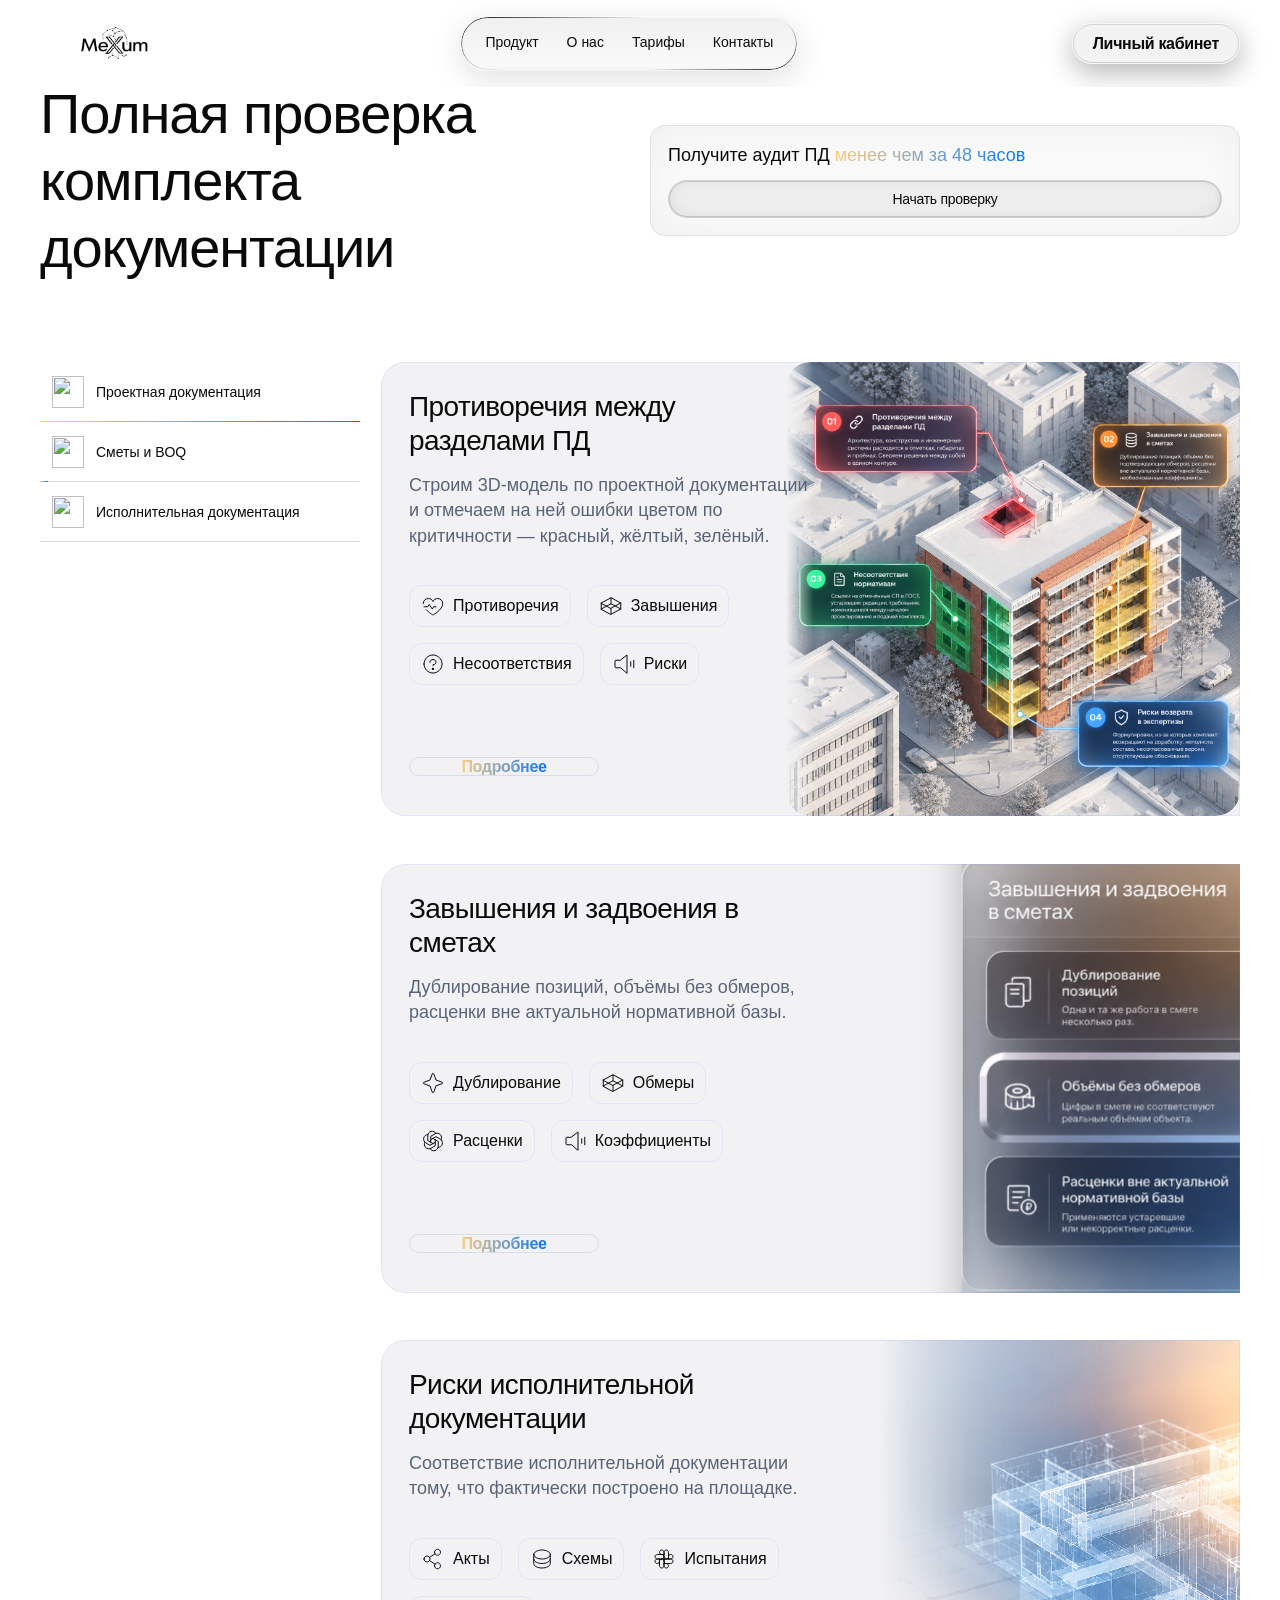
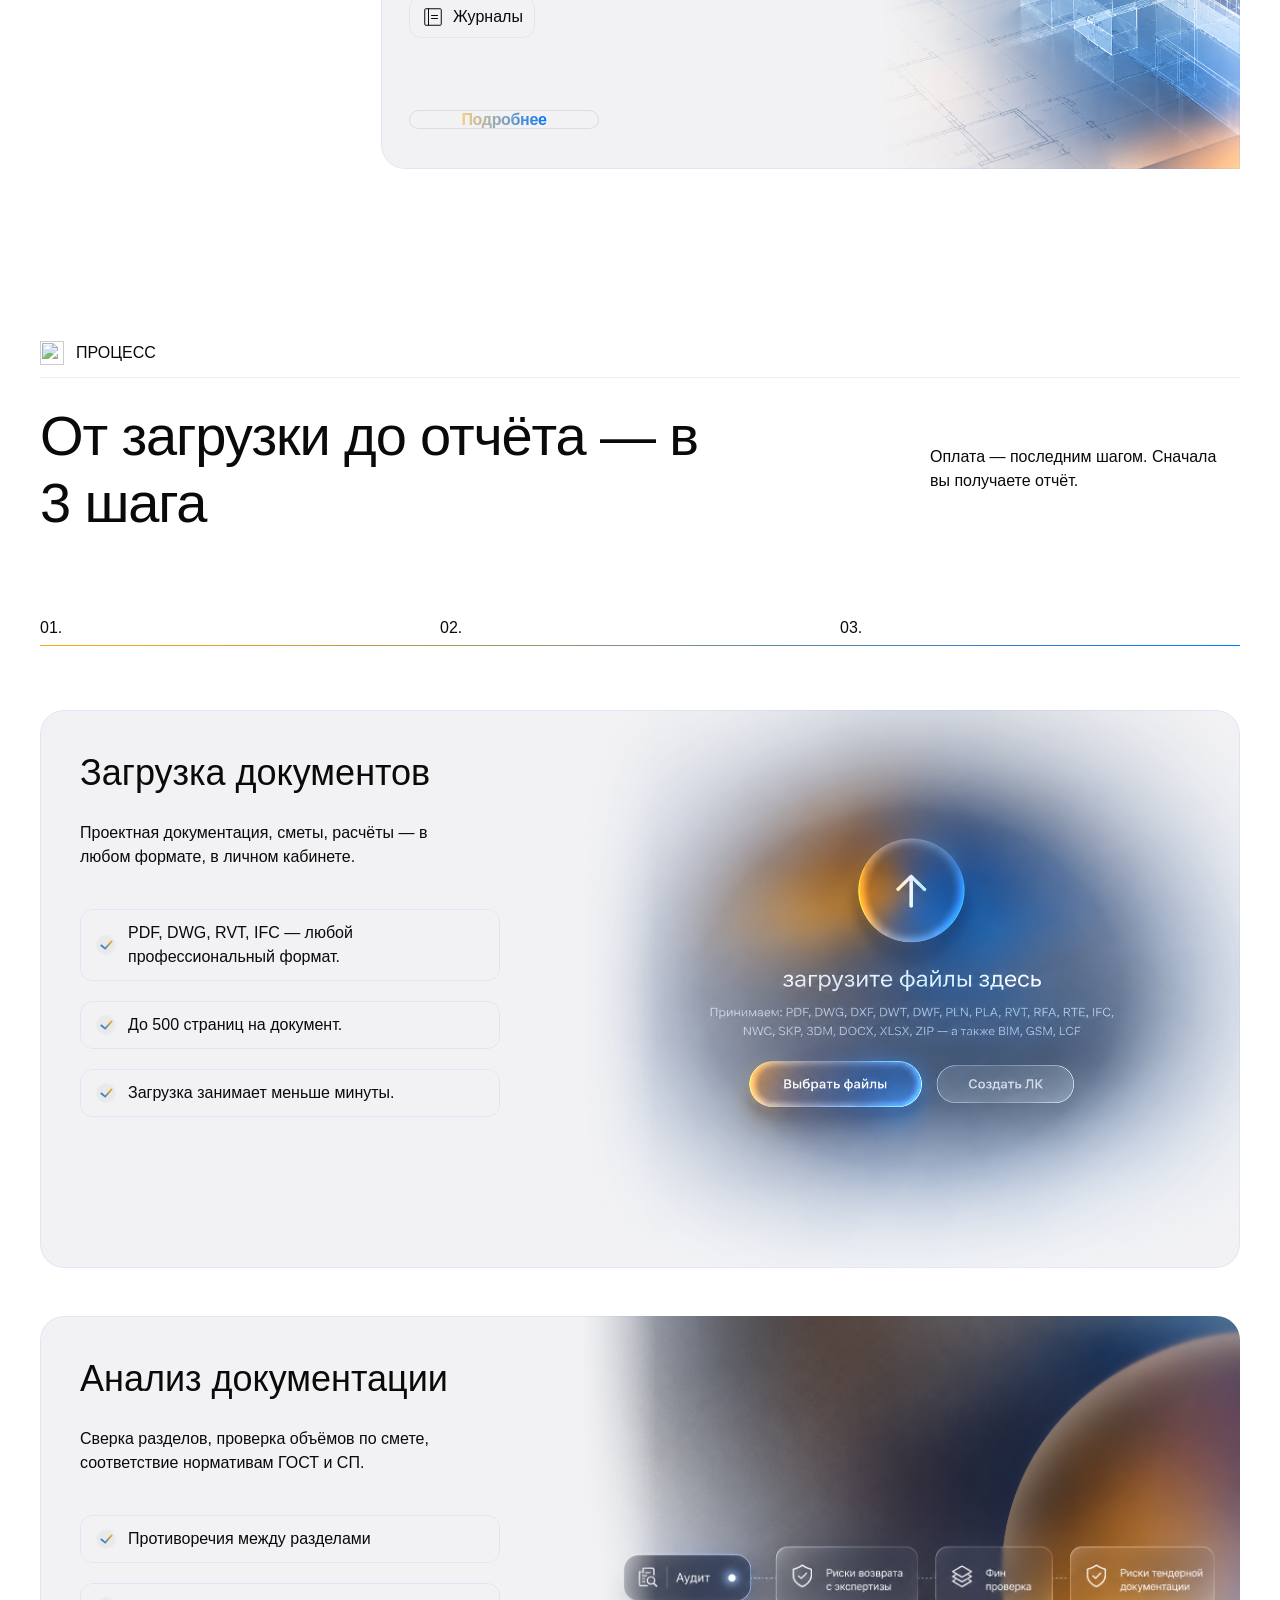
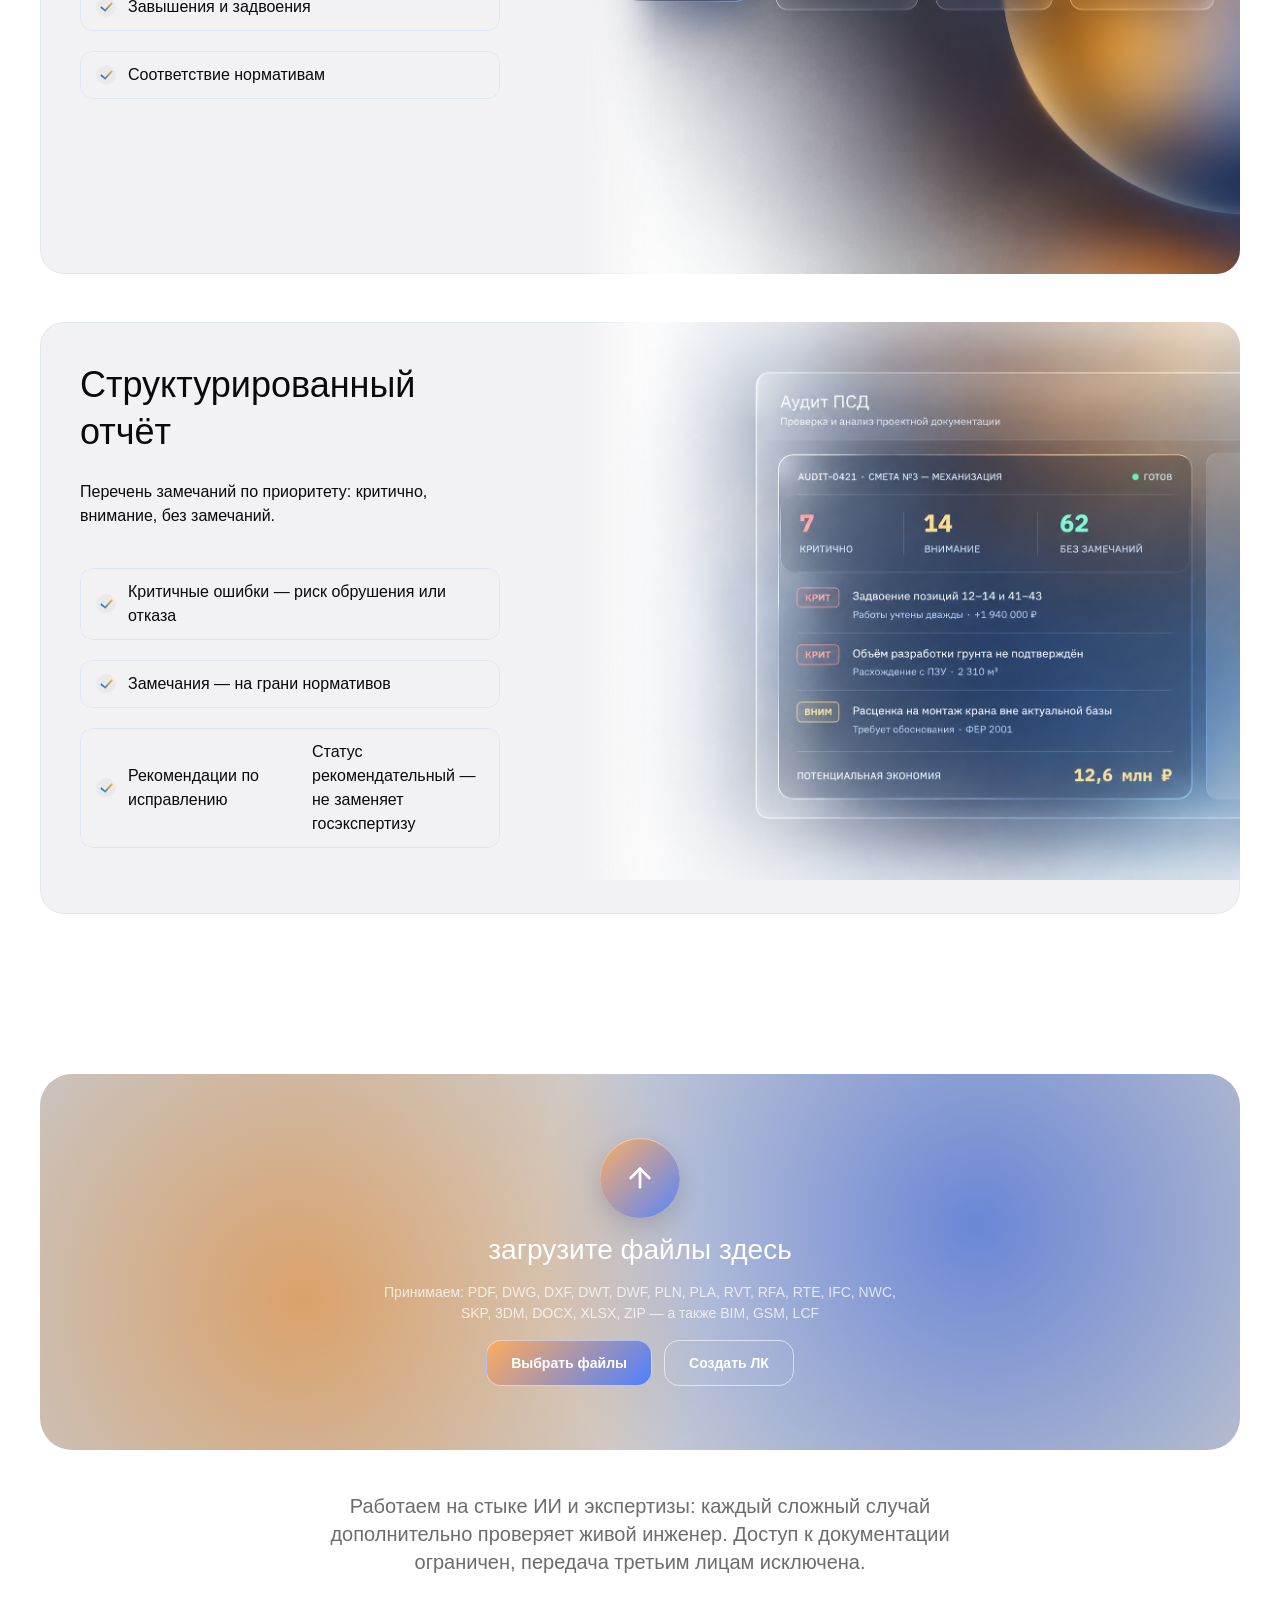
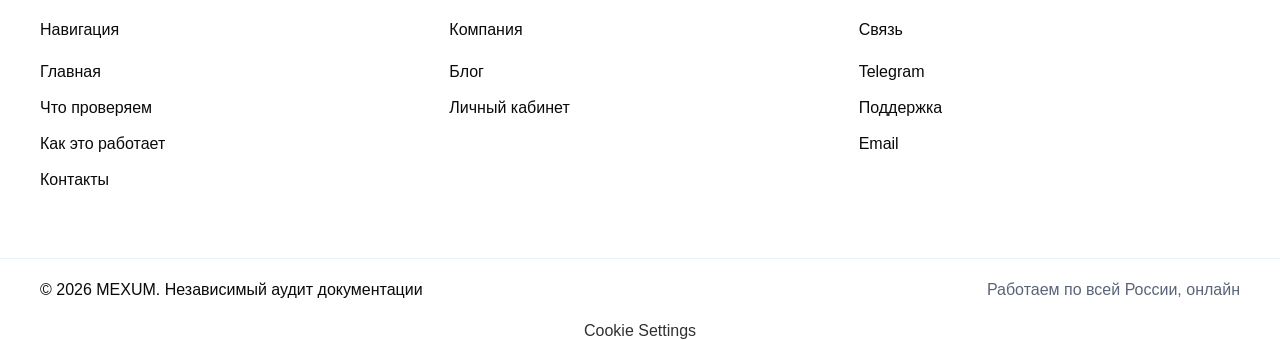
==== commit 0b56009d: "Кнопка УТП оформлена как стеклянный баннер из личного кабинета Заменил тяжёлую liquid-glass кнопку (" ====
--- a/index.html
+++ b/index.html
@@ -346,7 +346,7 @@
     
     <!-- End of bodyStart -->
 	
-	<div id="main" data-framer-hydrate-v2='{"routeId":"Q3vMgN2gN","localeId":"default","breakpoints":[{"hash":"ogaiyu","mediaQuery":"(min-width: 1200px)"},{"hash":"1pkxm8v","mediaQuery":"(min-width: 810px) and (max-width: 1199.98px)"},{"hash":"zmbq2w","mediaQuery":"(max-width: 809.98px)"},{"hash":"13xxj9k","mediaQuery":"(min-width: 1200px)"},{"hash":"1827i6x","mediaQuery":"(min-width: 810px) and (max-width: 1199.98px)"},{"hash":"9a9x5i","mediaQuery":"(max-width: 809.98px)"}]}' data-framer-ssr-released-at="2026-08-12T14:20:43.108Z" data-framer-page-optimized-at="2026-08-12T20:05:43.406Z" data-framer-generated-page=""><!--$--><style data-framer-html-style="">:root body { background: var(--token-74e333f8-fe87-4945-af87-cae5b7e16c10, rgb(0, 0, 0)); }</style><div class="framer-Y1h2E framer-13xxj9k" data-layout-template="true" style="min-height:100vh;width:auto"><div class="framer-dpe114-container" data-framer-appear-id="dpe114" style="opacity: 1; transform: none; will-change: transform;"><div class="ssr-variant hidden-1827i6x hidden-9a9x5i"><nav class="framer-ZUPdC framer-90tdu2 framer-v-90tdu2" data-framer-name="Desktop" style="background-color: rgba(0, 0, 0, 0); width: 100%; box-shadow: none; opacity: 1;"><div class="framer-yq3j0r" data-framer-name="Container" style="opacity: 1;"><div class="framer-1of73k0" data-framer-name="Content" style="opacity: 1;"><div class="framer-1yvwb09" data-framer-name="Logo" style="backdrop-filter: blur(10px); border-radius: 999px; opacity: 1;"><!--$--><a as="a" class="framer-c2linv framer-c0tdwz" data-framer-name="Logo Image " href="./" data-framer-page-link-current="true" style="opacity: 1;"><div style="position:absolute;border-radius:inherit;corner-shape:inherit;top:0;right:0;bottom:0;left:0" data-framer-background-image-wrapper="true"><img decoding="auto" width="1810" height="335" src="images/mexum-logo-white.png" alt="MeXum" style="display:block;width:100%;height:100%;border-radius:inherit;corner-shape:inherit;object-position:center;object-fit:contain"></div></a><!--/$--></div></div><div class="framer-199y88y" data-framer-name="Links" style="backdrop-filter: blur(8px); border-radius: 999px; box-shadow: inset -3px -2px 8px 0px var(--token-5a7f2bca-ee8c-42c5-80e1-f72de38d4fdf, rgba(255, 255, 255, 0.07)); opacity: 1;"><nav class="framer-48nfym" data-framer-name="Links" style="opacity: 1;"><!--$--><div class="framer-ocqhot-container" style="opacity: 1;"><!--$--><a class="framer-ttQjC framer-QATJw framer-1vp0xhe framer-v-1vp0xhe framer-j6ho85" data-framer-name="Default" data-highlight="true" href="./ai-solutions" tabindex="0" style="opacity: 1;"><div class="framer-1gsxzzc" data-framer-name="Label" data-framer-component-type="RichTextContainer" style="--extracted-r6o4lv: var(--token-839225cb-b1fc-470d-a0c2-2eb7fcc590b8, rgb(255, 255, 255)); --framer-link-text-color: rgb(0, 153, 255); --framer-link-text-decoration: underline; transform: none; opacity: 1;"><p class="framer-text framer-styles-preset-1p9z0bc" data-styles-preset="lW2kM2SoC" style="--framer-text-color:var(--extracted-r6o4lv, var(--token-839225cb-b1fc-470d-a0c2-2eb7fcc590b8, rgb(255, 255, 255)))">Продукт</p></div><div class="framer-zhbp5c" data-framer-name="Underline Wrap" style="opacity: 1;"><div class="framer-9lj699" data-framer-name="Line" style="background-color: var(--token-839225cb-b1fc-470d-a0c2-2eb7fcc590b8, rgb(255, 255, 255)); opacity: 1;"></div></div></a><!--/$--></div><!--/$--><!--$--><div class="framer-1hxdou6-container" style="opacity: 1;"><!--$--><a class="framer-ttQjC framer-QATJw framer-1vp0xhe framer-v-1vp0xhe framer-j6ho85" data-framer-name="Default" data-highlight="true" href="./about" tabindex="0" style="opacity: 1;"><div class="framer-1gsxzzc" data-framer-name="Label" data-framer-component-type="RichTextContainer" style="--extracted-r6o4lv: var(--token-839225cb-b1fc-470d-a0c2-2eb7fcc590b8, rgb(255, 255, 255)); --framer-link-text-color: rgb(0, 153, 255); --framer-link-text-decoration: underline; transform: none; opacity: 1;"><p class="framer-text framer-styles-preset-1p9z0bc" data-styles-preset="lW2kM2SoC" style="--framer-text-color:var(--extracted-r6o4lv, var(--token-839225cb-b1fc-470d-a0c2-2eb7fcc590b8, rgb(255, 255, 255)))">О нас</p></div><div class="framer-zhbp5c" data-framer-name="Underline Wrap" style="opacity: 1;"><div class="framer-9lj699" data-framer-name="Line" style="background-color: var(--token-839225cb-b1fc-470d-a0c2-2eb7fcc590b8, rgb(255, 255, 255)); opacity: 1;"></div></div></a><!--/$--></div><!--/$--><!--$--><div class="framer-9hdncu-container" style="opacity: 1;"><!--$--><a class="framer-ttQjC framer-QATJw framer-1vp0xhe framer-v-1vp0xhe framer-j6ho85" data-framer-name="Default" data-highlight="true" href="./pricing" tabindex="0" style="opacity: 1;"><div class="framer-1gsxzzc" data-framer-name="Label" data-framer-component-type="RichTextContainer" style="--extracted-r6o4lv: var(--token-839225cb-b1fc-470d-a0c2-2eb7fcc590b8, rgb(255, 255, 255)); --framer-link-text-color: rgb(0, 153, 255); --framer-link-text-decoration: underline; transform: none; opacity: 1;"><p class="framer-text framer-styles-preset-1p9z0bc" data-styles-preset="lW2kM2SoC" style="--framer-text-color:var(--extracted-r6o4lv, var(--token-839225cb-b1fc-470d-a0c2-2eb7fcc590b8, rgb(255, 255, 255)))">Тарифы</p></div><div class="framer-zhbp5c" data-framer-name="Underline Wrap" style="opacity: 1;"><div class="framer-9lj699" data-framer-name="Line" style="background-color: var(--token-839225cb-b1fc-470d-a0c2-2eb7fcc590b8, rgb(255, 255, 255)); opacity: 1;"></div></div></a><!--/$--></div><!--/$--><!--$--><div class="framer-1aui1a1-container" style="opacity: 1;"><!--$--><a class="framer-ttQjC framer-QATJw framer-1vp0xhe framer-v-1vp0xhe framer-j6ho85" data-framer-name="Default" data-highlight="true" href="./contact" tabindex="0" style="opacity: 1;"><div class="framer-1gsxzzc" data-framer-name="Label" data-framer-component-type="RichTextContainer" style="--extracted-r6o4lv: var(--token-839225cb-b1fc-470d-a0c2-2eb7fcc590b8, rgb(255, 255, 255)); --framer-link-text-color: rgb(0, 153, 255); --framer-link-text-decoration: underline; transform: none; opacity: 1;"><p class="framer-text framer-styles-preset-1p9z0bc" data-styles-preset="lW2kM2SoC" style="--framer-text-color:var(--extracted-r6o4lv, var(--token-839225cb-b1fc-470d-a0c2-2eb7fcc590b8, rgb(255, 255, 255)))">Контакты</p></div><div class="framer-zhbp5c" data-framer-name="Underline Wrap" style="opacity: 1;"><div class="framer-9lj699" data-framer-name="Line" style="background-color: var(--token-839225cb-b1fc-470d-a0c2-2eb7fcc590b8, rgb(255, 255, 255)); opacity: 1;"></div></div></a><!--/$--></div><!--/$--></nav><div class="framer-s9npw8" data-border="true" data-framer-name="Border" style="--border-bottom-width: 0.5px; --border-color: var(--token-839225cb-b1fc-470d-a0c2-2eb7fcc590b8, rgb(255, 255, 255)); --border-left-width: 0.5px; --border-right-width: 0.5px; --border-style: solid; --border-top-width: 0.5px; background-color: var(--token-365216f8-7ee6-4f9f-94e0-ca7d584e4354, rgba(255, 254, 250, 0)); mask: linear-gradient(160deg, rgb(0, 0, 0) 0%, rgba(0, 0, 0, 0) 39%, rgba(0, 0, 0, 0) 69%, rgb(0, 0, 0) 100%); border-radius: 999px; opacity: 1;"></div></div><button type="button" class="mobile-nav-toggle" data-mobile-nav-toggle aria-label="Открыть меню" aria-expanded="false"><span class="mobile-nav-toggle__bars"><span></span><span></span><span></span></span></button><div class="mobile-nav-panel" data-mobile-nav-panel hidden><a href="./ai-solutions">Продукт</a><a href="./about">О нас</a><a href="./pricing">Тарифы</a><a href="./contact">Контакты</a><a href="cabinet.html" class="mobile-nav-cta">Личный кабинет</a></div><div class="framer-1yzb3cd" data-framer-name="Other" style="opacity: 1; display: flex; flex-direction: row; align-items: center; gap: 12px; width: auto; height: auto;"><a class="framer-Yf5wR framer-ZHrhX framer-bqds1m framer-v-bqds1m framer-2xkq2k btn-nav-cta" href="cabinet.html" style="opacity: 1; display: inline-flex; width: auto; height: auto;"><div class="framer-6yhlt6" data-border="true" data-framer-name="Label" style="--border-bottom-width: 1px; --border-color: var(--token-0eb0d570-0e27-4070-997d-d65cb58db903, rgba(255, 255, 255, 0.4)); --border-left-width: 1px; --border-right-width: 1px; --border-style: solid; --border-top-width: 1px; background-color: var(--token-74e333f8-fe87-4945-af87-cae5b7e16c10, rgb(0, 0, 0)); filter: brightness(1); border-radius: 15px; box-shadow: 0px 0.829890004863264px 0.829890004863264px -0.75px rgba(0, 0, 0, 0.18), 0px 2.260010866989614px 2.260010866989614px -1.5px rgba(0, 0, 0, 0.18), 0px 4.96216589306132px 4.96216589306132px -2.25px rgba(0, 0, 0, 0.17), 0px 11.014875294190135px 11.014875294190135px -3px rgba(0, 0, 0, 0.14), 0px 28px 28px -3.75px rgba(0, 0, 0, 0.06), inset -4px 3px 9px 0px var(--token-991642a5-fe69-44f0-a456-0d249f695158, rgb(1, 117, 255)), inset 3px -2px 8px 0px var(--token-40eb5c15-2df6-4cc5-9a1c-8a90a74b480c, rgb(255, 205, 125)); opacity: 1; display: inline-flex; align-items: center;"><div class="framer-3nflbn" data-framer-name="Get Started" style="--extracted-r6o4lv: var(--token-839225cb-b1fc-470d-a0c2-2eb7fcc590b8, rgb(255, 255, 255)); --framer-paragraph-spacing: 0px; transform: none; opacity: 1;"><p class="framer-text framer-styles-preset-79ayo0" data-styles-preset="AVSIklFkd" style="--framer-text-color:var(--extracted-r6o4lv, var(--token-839225cb-b1fc-470d-a0c2-2eb7fcc590b8, rgb(255, 255, 255))); white-space: nowrap;">Личный кабинет</p></div></div></a></div></div></nav></div></div><style data-framer-html-style="">html body { background: var(--token-74e333f8-fe87-4945-af87-cae5b7e16c10, rgb(0, 0, 0)); }</style><div data-framer-root="" class="framer-P0PnG framer-QATJw framer-k2isH framer-6lzSR framer-pbxdP framer-n3Cte framer-GeYI4 framer-ogaiyu" style="min-height:100vh;width:auto;display:contents"><header class="framer-jdt6mz" data-framer-name="Hero" style=";display:none !important;"><div class="framer-1ya6ioj" data-framer-name="Container"><div class="framer-p4ssb7" data-framer-name="Content"><div class="framer-1k957es" data-framer-name="Container"><div class="framer-6yg7un" data-framer-name="Heading"><div class="framer-1xcsk4d" data-framer-appear-id="1xcsk4d" data-framer-name="Title" style="opacity: 1; transform: none; will-change: transform;"><div class="framer-pyj73d" data-framer-name="Simplify Your Workflow, Amplify Your Team" data-framer-component-type="RichTextContainer" style="transform:none"><h1 class="framer-text framer-styles-preset-1ucu1n1" data-styles-preset="D2FyQ7kfS">Независимый аудит ПСД · Конфиденциально</h1></div></div><div class="framer-oy54su" data-framer-name="Subtext" data-framer-component-type="RichTextContainer" style="transform:none"><p class="framer-text framer-styles-preset-kng7jv" data-styles-preset="cDiAQHEyE" style="--framer-text-color:var(--token-839225cb-b1fc-470d-a0c2-2eb7fcc590b8, rgb(255, 255, 255))">Независимый аудит проектно-сметной документации для девелоперов, технических заказчиков, генподрядчиков и проектных бюро — до того как ошибки станут перерасходом бюджета или возвратом с экспертизы.</p></div></div></div><div class="framer-1x5d5vf" data-framer-name="Button"><!--$--><div class="ssr-variant hidden-zmbq2w"><div class="framer-1m07lfk-container" data-framer-appear-id="1m07lfk" style="opacity: 1; transform: none; will-change: transform;"><!--$--><a class="framer-Yf5wR framer-ZHrhX framer-bqds1m framer-v-bqds1m framer-2xkq2k" data-framer-name="Primary" data-highlight="true" href="./pricing" tabindex="0" style="border-bottom-left-radius:16px;border-bottom-right-radius:16px;border-top-left-radius:16px;border-top-right-radius:16px;opacity:1"><div class="framer-6yhlt6" data-border="true" data-framer-name="Label" style="--border-bottom-width: 1px; --border-color: var(--token-0eb0d570-0e27-4070-997d-d65cb58db903, rgba(255, 255, 255, 0.4)); --border-left-width: 1px; --border-right-width: 1px; --border-style: solid; --border-top-width: 1px; background-color: var(--token-74e333f8-fe87-4945-af87-cae5b7e16c10, rgb(0, 0, 0)); filter: brightness(1); border-radius: 15px; box-shadow: 0px 0.829890004863264px 0.829890004863264px -0.75px rgba(0, 0, 0, 0.18), 0px 2.260010866989614px 2.260010866989614px -1.5px rgba(0, 0, 0, 0.18), 0px 4.96216589306132px 4.96216589306132px -2.25px rgba(0, 0, 0, 0.17), 0px 11.014875294190135px 11.014875294190135px -3px rgba(0, 0, 0, 0.14), 0px 28px 28px -3.75px rgba(0, 0, 0, 0.06), inset -4px 3px 9px 0px var(--token-991642a5-fe69-44f0-a456-0d249f695158, rgb(1, 117, 255)), inset 3px -2px 8px 0px var(--token-40eb5c15-2df6-4cc5-9a1c-8a90a74b480c, rgb(255, 205, 125)); opacity: 1;"><div class="framer-3nflbn" data-framer-name="Get Started" data-framer-component-type="RichTextContainer" style="--extracted-r6o4lv: var(--token-839225cb-b1fc-470d-a0c2-2eb7fcc590b8, rgb(255, 255, 255)); --framer-paragraph-spacing: 0px; transform: none; opacity: 1;"><p class="framer-text framer-styles-preset-79ayo0" data-styles-preset="AVSIklFkd" style="--framer-text-color:var(--extracted-r6o4lv, var(--token-839225cb-b1fc-470d-a0c2-2eb7fcc590b8, rgb(255, 255, 255)))">Загрузить документ</p></div></div></a><!--/$--></div></div><!--/$--></div></div><section class="framer-2w2qm9" data-framer-appear-id="2w2qm9" data-framer-name="Dashboard" style="opacity: 1; transform: none; will-change: transform;"><div class="framer-vt938x" data-framer-name="Logos"><div class="framer-no0usn-container" data-framer-appear-id="no0usn" style="opacity: 1; transform: none; will-change: transform;"><!--$--><section style="display:flex;width:100%;height:100%;max-width:100%;max-height:100%;place-items:center;margin:0;padding:10px;list-style-type:none;text-indent:none;opacity:0;-webkit-mask-image:linear-gradient(to right, rgba(0, 0, 0, 0) 0%, rgba(0, 0, 0, 1) 20%, rgba(0, 0, 0, 1) 80%, rgba(0, 0, 0, 0) 100%);mask-image:linear-gradient(to right, rgba(0, 0, 0, 0) 0%, rgba(0, 0, 0, 1) 20%, rgba(0, 0, 0, 1) 80%, rgba(0, 0, 0, 0) 100%);overflow:hidden"><ul style="display:flex;width:100%;height:100%;max-width:100%;max-height:100%;place-items:center;margin:0;padding:0;list-style-type:none;text-indent:none;gap:32px;position:relative;flex-direction:row;will-change:auto;transform:translateX(-0px)"><li aria-hidden="true"><div class="framer-1lps5z1" data-framer-name="Logo 01" style="flex-shrink:0"><div class="framer-1tkxqbj" data-framer-name="Image"><div style="position:absolute;border-radius:inherit;corner-shape:inherit;top:0;right:0;bottom:0;left:0" data-framer-background-image-wrapper="true"><img decoding="auto" width="600" height="192" sizes="(min-width: 1200px) 150px, (min-width: 810px) and (max-width: 1199.98px) 150px, (max-width: 809.98px) 150px" srcset="https://framerusercontent.com/images/eTOvR4ZuGGQENAaE3zs5ZqZxtks.png?scale-down-to=512&amp;width=600&amp;height=192 512w,https://framerusercontent.com/images/eTOvR4ZuGGQENAaE3zs5ZqZxtks.png?width=600&amp;height=192 600w" src="https://framerusercontent.com/images/eTOvR4ZuGGQENAaE3zs5ZqZxtks.png?width=600&amp;height=192" alt="Logo" style="display:block;width:100%;height:100%;border-radius:inherit;corner-shape:inherit;object-position:center;object-fit:cover"></div></div></div></li><li aria-hidden="true"><div class="framer-zc5alo" data-framer-name="Logo 02" style="flex-shrink:0"><div class="framer-1e13t0a" data-framer-name="Image"><div style="position:absolute;border-radius:inherit;corner-shape:inherit;top:0;right:0;bottom:0;left:0" data-framer-background-image-wrapper="true"><img decoding="auto" width="600" height="192" sizes="(min-width: 1200px) 150px, (min-width: 810px) and (max-width: 1199.98px) 150px, (max-width: 809.98px) 150px" srcset="https://framerusercontent.com/images/QvWxQDGRcrTJWGZp7OsUlI4k6w0.png?scale-down-to=512&amp;width=600&amp;height=192 512w,https://framerusercontent.com/images/QvWxQDGRcrTJWGZp7OsUlI4k6w0.png?width=600&amp;height=192 600w" src="https://framerusercontent.com/images/QvWxQDGRcrTJWGZp7OsUlI4k6w0.png?width=600&amp;height=192" alt="Logo" style="display:block;width:100%;height:100%;border-radius:inherit;corner-shape:inherit;object-position:center;object-fit:cover"></div></div></div></li><li aria-hidden="true"><div class="framer-e5500d" data-framer-name="Logo 03" style="flex-shrink:0"><div class="framer-p1wxet" data-framer-name="Image"><div style="position:absolute;border-radius:inherit;corner-shape:inherit;top:0;right:0;bottom:0;left:0" data-framer-background-image-wrapper="true"><img decoding="auto" width="600" height="192" sizes="(min-width: 1200px) 150px, (min-width: 810px) and (max-width: 1199.98px) 150px, (max-width: 809.98px) 150px" srcset="https://framerusercontent.com/images/ZrGThO8Gp1y7Hoki1Dmhr0Flw6U.png?scale-down-to=512&amp;width=600&amp;height=192 512w,https://framerusercontent.com/images/ZrGThO8Gp1y7Hoki1Dmhr0Flw6U.png?width=600&amp;height=192 600w" src="https://framerusercontent.com/images/ZrGThO8Gp1y7Hoki1Dmhr0Flw6U.png?width=600&amp;height=192" alt="Logo" style="display:block;width:100%;height:100%;border-radius:inherit;corner-shape:inherit;object-position:center;object-fit:cover"></div></div></div></li><li aria-hidden="true"><div class="framer-13svpvn" data-framer-name="Logo 04" style="flex-shrink:0"><div class="framer-tov9j0" data-framer-name="Image"><div style="position:absolute;border-radius:inherit;corner-shape:inherit;top:0;right:0;bottom:0;left:0" data-framer-background-image-wrapper="true"><img decoding="auto" width="600" height="192" sizes="(min-width: 1200px) 150px, (min-width: 810px) and (max-width: 1199.98px) 150px, (max-width: 809.98px) 150px" srcset="https://framerusercontent.com/images/dTohPdySQSHpfv4TUIdRVoRdHBw.png?scale-down-to=512&amp;width=600&amp;height=192 512w,https://framerusercontent.com/images/dTohPdySQSHpfv4TUIdRVoRdHBw.png?width=600&amp;height=192 600w" src="https://framerusercontent.com/images/dTohPdySQSHpfv4TUIdRVoRdHBw.png?width=600&amp;height=192" alt="Logo" style="display:block;width:100%;height:100%;border-radius:inherit;corner-shape:inherit;object-position:center;object-fit:cover"></div></div></div></li><li aria-hidden="true"><div class="framer-1iacww1" data-framer-name="Logo 05" style="flex-shrink:0"><div class="framer-188pg9k" data-framer-name="Image"><div style="position:absolute;border-radius:inherit;corner-shape:inherit;top:0;right:0;bottom:0;left:0" data-framer-background-image-wrapper="true"><img decoding="auto" width="600" height="192" sizes="(min-width: 1200px) 150px, (min-width: 810px) and (max-width: 1199.98px) 150px, (max-width: 809.98px) 150px" srcset="https://framerusercontent.com/images/WzG2yfwdF7vdqrjvFu4j7tyJ3Gs.png?scale-down-to=512&amp;width=600&amp;height=192 512w,https://framerusercontent.com/images/WzG2yfwdF7vdqrjvFu4j7tyJ3Gs.png?width=600&amp;height=192 600w" src="https://framerusercontent.com/images/WzG2yfwdF7vdqrjvFu4j7tyJ3Gs.png?width=600&amp;height=192" alt="Logo" style="display:block;width:100%;height:100%;border-radius:inherit;corner-shape:inherit;object-position:center;object-fit:cover"></div></div></div></li><li aria-hidden="true"><div class="framer-129l4jy" data-framer-name="Logo 06" style="flex-shrink:0"><div class="framer-drust8" data-framer-name="Image"><div style="position:absolute;border-radius:inherit;corner-shape:inherit;top:0;right:0;bottom:0;left:0" data-framer-background-image-wrapper="true"><img decoding="auto" width="600" height="192" sizes="(min-width: 1200px) 150px, (min-width: 810px) and (max-width: 1199.98px) 150px, (max-width: 809.98px) 150px" srcset="https://framerusercontent.com/images/FkPCvWLJEloyx0AnJETPfPfMx4.png?scale-down-to=512&amp;width=600&amp;height=192 512w,https://framerusercontent.com/images/FkPCvWLJEloyx0AnJETPfPfMx4.png?width=600&amp;height=192 600w" src="https://framerusercontent.com/images/FkPCvWLJEloyx0AnJETPfPfMx4.png?width=600&amp;height=192" alt="Logo" style="display:block;width:100%;height:100%;border-radius:inherit;corner-shape:inherit;object-position:center;object-fit:cover"></div></div></div></li></ul></section><!--/$--></div></div></section></div><div class="framer-p2gjaz" data-framer-name="Video Container"><div class="framer-1gy3bcn-container" data-framer-appear-id="1gy3bcn" style="opacity: 1; transform: none; will-change: transform;"><!--$--><video src="https://framerusercontent.com/assets/XyQKBChh8CZBaaXrJoxPbwvI.mp4" loop="" preload="auto" muted="" playsinline="" style="cursor:auto;width:100%;height:100%;border-radius:0px;display:block;object-fit:cover;background-color:var(--token-755749ce-b09f-4a2c-96af-d48ea1c19cb9, rgba(0, 0, 0, 0));object-position:50% 50%" autoplay=""></video><!--/$--></div><div class="framer-17bqy5g" data-framer-appear-id="17bqy5g" data-framer-name="Frost" style="opacity: 1; transform: none; will-change: transform;"></div><div class="framer-phyc1x"><div data-framer-background-image-wrapper="true" style="position:absolute;border-radius:inherit;corner-shape:inherit;top:0;right:0;bottom:0;left:0;background-image:url(https://framerusercontent.com/images/6mcf62RlDfRfU61Yg5vb2pefpi4.png?width=256&amp;height=256);background-repeat:repeat;background-position:left top;border:0;background-size:128px auto"></div></div><div class="framer-806ngn-container" data-code-component-plugin-id="84d4c1" data-framer-appear-id="806ngn" style="opacity: 1; transform: none; will-change: transform;"><!--$--><div style="width:100%;height:100%;position:relative;overflow:hidden;background-color:transparent"><div style="position: absolute; left: 1240.48px; top: 342.486px; width: 1.30341px; height: 1.30341px; background-color: var(--token-118587f4-0ede-44b6-a609-249caf227711, rgb(204, 204, 204)); border-radius: 50%; opacity: 0.340929; filter: none; will-change: transform; transform: none;"></div><div style="position: absolute; left: 544.861px; top: 574.174px; width: 1.19914px; height: 1.19914px; background-color: var(--token-118587f4-0ede-44b6-a609-249caf227711, rgb(204, 204, 204)); border-radius: 50%; opacity: 0.29837; filter: none; will-change: transform; transform: none;"></div><div style="position: absolute; left: 903.892px; top: 70.6598px; width: 1.16125px; height: 1.16125px; background-color: var(--token-118587f4-0ede-44b6-a609-249caf227711, rgb(204, 204, 204)); border-radius: 50%; opacity: 0.426256; filter: none; will-change: transform; transform: none;"></div><div style="position: absolute; left: 496.321px; top: 721.687px; width: 1.29645px; height: 1.29645px; background-color: var(--token-118587f4-0ede-44b6-a609-249caf227711, rgb(204, 204, 204)); border-radius: 50%; opacity: 0.382405; filter: none; will-change: transform; transform: none;"></div><div style="position: absolute; left: 816.149px; top: 485.891px; width: 1.24551px; height: 1.24551px; background-color: var(--token-118587f4-0ede-44b6-a609-249caf227711, rgb(204, 204, 204)); border-radius: 50%; opacity: 0.497799; filter: none; will-change: transform; transform: none;"></div><div style="position: absolute; left: 812.145px; top: 250.61px; width: 1.45397px; height: 1.45397px; background-color: var(--token-118587f4-0ede-44b6-a609-249caf227711, rgb(204, 204, 204)); border-radius: 50%; opacity: 0.346239; filter: none; will-change: transform; transform: none;"></div><div style="position: absolute; left: 804.522px; top: 427.263px; width: 1.12037px; height: 1.12037px; background-color: var(--token-118587f4-0ede-44b6-a609-249caf227711, rgb(204, 204, 204)); border-radius: 50%; opacity: 0.424174; filter: none; will-change: transform; transform: none;"></div><div style="position: absolute; left: 856.687px; top: 328.657px; width: 1.21596px; height: 1.21596px; background-color: var(--token-118587f4-0ede-44b6-a609-249caf227711, rgb(204, 204, 204)); border-radius: 50%; opacity: 0.362994; filter: none; will-change: transform; transform: none;"></div><div style="position: absolute; left: 1319.68px; top: 282.457px; width: 1.15885px; height: 1.15885px; background-color: var(--token-118587f4-0ede-44b6-a609-249caf227711, rgb(204, 204, 204)); border-radius: 50%; opacity: 0.469529; filter: none; will-change: transform; transform: none;"></div><div style="position: absolute; left: 570.14px; top: 381.739px; width: 1.32836px; height: 1.32836px; background-color: var(--token-118587f4-0ede-44b6-a609-249caf227711, rgb(204, 204, 204)); border-radius: 50%; opacity: 0.268793; filter: none; will-change: transform; transform: none;"></div><div style="position: absolute; left: 863.003px; top: 372.387px; width: 1.18001px; height: 1.18001px; background-color: var(--token-839225cb-b1fc-470d-a0c2-2eb7fcc590b8, rgb(255, 255, 255)); border-radius: 50%; opacity: 0.469316; filter: none; will-change: transform; transform: none;"></div><div style="position: absolute; left: 923.262px; top: 841.66px; width: 1.36592px; height: 1.36592px; background-color: var(--token-118587f4-0ede-44b6-a609-249caf227711, rgb(204, 204, 204)); border-radius: 50%; opacity: 0.451429; filter: none; will-change: transform; transform: none;"></div><div style="position: absolute; left: 1305.88px; top: 122.989px; width: 1.10973px; height: 1.10973px; background-color: var(--token-118587f4-0ede-44b6-a609-249caf227711, rgb(204, 204, 204)); border-radius: 50%; opacity: 0.32206; filter: none; will-change: transform; transform: none;"></div><div style="position: absolute; left: 1148.89px; top: 525.687px; width: 1.24223px; height: 1.24223px; background-color: var(--token-839225cb-b1fc-470d-a0c2-2eb7fcc590b8, rgb(255, 255, 255)); border-radius: 50%; opacity: 0.425201; filter: none; will-change: transform; transform: none;"></div><div style="position: absolute; left: 1221.98px; top: 359.564px; width: 1.31171px; height: 1.31171px; background-color: var(--token-839225cb-b1fc-470d-a0c2-2eb7fcc590b8, rgb(255, 255, 255)); border-radius: 50%; opacity: 0.343715; filter: none; will-change: transform; transform: none;"></div><div style="position: absolute; left: 11.6704px; top: 837.999px; width: 1.21206px; height: 1.21206px; background-color: var(--token-839225cb-b1fc-470d-a0c2-2eb7fcc590b8, rgb(255, 255, 255)); border-radius: 50%; opacity: 0.415118; filter: none; will-change: transform; transform: none;"></div><div style="position: absolute; left: 848.139px; top: 786.575px; width: 1.15462px; height: 1.15462px; background-color: var(--token-118587f4-0ede-44b6-a609-249caf227711, rgb(204, 204, 204)); border-radius: 50%; opacity: 0.27354; filter: none; will-change: transform; transform: none;"></div><div style="position: absolute; left: 495.517px; top: 711.063px; width: 1.14807px; height: 1.14807px; background-color: var(--token-839225cb-b1fc-470d-a0c2-2eb7fcc590b8, rgb(255, 255, 255)); border-radius: 50%; opacity: 0.421024; filter: none; will-change: transform; transform: none;"></div><div style="position: absolute; left: 1011.21px; top: 249.797px; width: 1.4846px; height: 1.4846px; background-color: var(--token-118587f4-0ede-44b6-a609-249caf227711, rgb(204, 204, 204)); border-radius: 50%; opacity: 0.428963; filter: none; will-change: transform; transform: none;"></div><div style="position: absolute; left: 1493.14px; top: 802.866px; width: 1.42154px; height: 1.42154px; background-color: var(--token-118587f4-0ede-44b6-a609-249caf227711, rgb(204, 204, 204)); border-radius: 50%; opacity: 0.367037; filter: none; will-change: transform; transform: none;"></div><div style="position: absolute; left: 1010.73px; top: 385.59px; width: 1.01788px; height: 1.01788px; background-color: var(--token-118587f4-0ede-44b6-a609-249caf227711, rgb(204, 204, 204)); border-radius: 50%; opacity: 0.447935; filter: none; will-change: transform; transform: none;"></div><div style="position: absolute; left: 360.185px; top: 71.6201px; width: 1.08431px; height: 1.08431px; background-color: var(--token-118587f4-0ede-44b6-a609-249caf227711, rgb(204, 204, 204)); border-radius: 50%; opacity: 0.376233; filter: none; will-change: transform; transform: none;"></div><div style="position: absolute; left: 187.679px; top: 238.575px; width: 1.0699px; height: 1.0699px; background-color: var(--token-839225cb-b1fc-470d-a0c2-2eb7fcc590b8, rgb(255, 255, 255)); border-radius: 50%; opacity: 0.287057; filter: none; will-change: transform; transform: none;"></div><div style="position: absolute; left: 291.223px; top: 608.551px; width: 1.44805px; height: 1.44805px; background-color: var(--token-839225cb-b1fc-470d-a0c2-2eb7fcc590b8, rgb(255, 255, 255)); border-radius: 50%; opacity: 0.447414; filter: none; will-change: transform; transform: none;"></div><div style="position: absolute; left: 1171.88px; top: 642.659px; width: 1.42011px; height: 1.42011px; background-color: var(--token-118587f4-0ede-44b6-a609-249caf227711, rgb(204, 204, 204)); border-radius: 50%; opacity: 0.454591; filter: none; will-change: transform; transform: none;"></div><div style="position: absolute; left: 668.511px; top: 609.407px; width: 1.39073px; height: 1.39073px; background-color: var(--token-118587f4-0ede-44b6-a609-249caf227711, rgb(204, 204, 204)); border-radius: 50%; opacity: 0.488334; filter: none; will-change: transform; transform: none;"></div><div style="position: absolute; left: 471.177px; top: 510.657px; width: 1.40381px; height: 1.40381px; background-color: var(--token-118587f4-0ede-44b6-a609-249caf227711, rgb(204, 204, 204)); border-radius: 50%; opacity: 0.257688; filter: none; will-change: transform; transform: none;"></div><div style="position: absolute; left: 902.235px; top: 725.947px; width: 1.08937px; height: 1.08937px; background-color: var(--token-118587f4-0ede-44b6-a609-249caf227711, rgb(204, 204, 204)); border-radius: 50%; opacity: 0.377761; filter: none; will-change: transform; transform: none;"></div><div style="position: absolute; left: 1032.29px; top: 561.815px; width: 1.47781px; height: 1.47781px; background-color: var(--token-118587f4-0ede-44b6-a609-249caf227711, rgb(204, 204, 204)); border-radius: 50%; opacity: 0.491128; filter: none; will-change: transform; transform: none;"></div><div style="position: absolute; left: 741.43px; top: 839.095px; width: 1.49177px; height: 1.49177px; background-color: var(--token-118587f4-0ede-44b6-a609-249caf227711, rgb(204, 204, 204)); border-radius: 50%; opacity: 0.446847; filter: none; will-change: transform; transform: none;"></div><div style="position: absolute; left: 583.559px; top: 690.497px; width: 1.26754px; height: 1.26754px; background-color: var(--token-118587f4-0ede-44b6-a609-249caf227711, rgb(204, 204, 204)); border-radius: 50%; opacity: 0.458732; filter: none; will-change: transform; transform: none;"></div><div style="position: absolute; left: 21.8155px; top: 270.952px; width: 1.10716px; height: 1.10716px; background-color: var(--token-118587f4-0ede-44b6-a609-249caf227711, rgb(204, 204, 204)); border-radius: 50%; opacity: 0.264693; filter: none; will-change: transform; transform: none;"></div><div style="position: absolute; left: 344.628px; top: 5.20305px; width: 1.37142px; height: 1.37142px; background-color: var(--token-118587f4-0ede-44b6-a609-249caf227711, rgb(204, 204, 204)); border-radius: 50%; opacity: 0.38604; filter: none; will-change: transform; transform: none;"></div><div style="position: absolute; left: 636.038px; top: 809.764px; width: 1.02434px; height: 1.02434px; background-color: var(--token-118587f4-0ede-44b6-a609-249caf227711, rgb(204, 204, 204)); border-radius: 50%; opacity: 0.389656; filter: none; will-change: transform; transform: none;"></div><div style="position: absolute; left: 1440.46px; top: 169.617px; width: 1.22335px; height: 1.22335px; background-color: var(--token-839225cb-b1fc-470d-a0c2-2eb7fcc590b8, rgb(255, 255, 255)); border-radius: 50%; opacity: 0.354734; filter: none; will-change: transform; transform: none;"></div><div style="position: absolute; left: 1527.93px; top: 242.559px; width: 1.18945px; height: 1.18945px; background-color: var(--token-839225cb-b1fc-470d-a0c2-2eb7fcc590b8, rgb(255, 255, 255)); border-radius: 50%; opacity: 0.338147; filter: none; will-change: transform; transform: none;"></div><div style="position: absolute; left: 311.668px; top: 333.418px; width: 1.21177px; height: 1.21177px; background-color: var(--token-118587f4-0ede-44b6-a609-249caf227711, rgb(204, 204, 204)); border-radius: 50%; opacity: 0.430202; filter: none; will-change: transform; transform: none;"></div><div style="position: absolute; left: 408.333px; top: 449.455px; width: 1.11896px; height: 1.11896px; background-color: var(--token-118587f4-0ede-44b6-a609-249caf227711, rgb(204, 204, 204)); border-radius: 50%; opacity: 0.253174; filter: none; will-change: transform; transform: none;"></div><div style="position: absolute; left: 575.763px; top: 54.7958px; width: 1.41481px; height: 1.41481px; background-color: var(--token-118587f4-0ede-44b6-a609-249caf227711, rgb(204, 204, 204)); border-radius: 50%; opacity: 0.463519; filter: none; will-change: transform; transform: none;"></div><div style="position: absolute; left: 778.042px; top: 727.229px; width: 1.49037px; height: 1.49037px; background-color: var(--token-839225cb-b1fc-470d-a0c2-2eb7fcc590b8, rgb(255, 255, 255)); border-radius: 50%; opacity: 0.395477; filter: none; will-change: transform; transform: none;"></div><div style="position: absolute; left: 703.857px; top: 575.597px; width: 1.07983px; height: 1.07983px; background-color: var(--token-118587f4-0ede-44b6-a609-249caf227711, rgb(204, 204, 204)); border-radius: 50%; opacity: 0.380576; filter: none; will-change: transform; transform: none;"></div><div style="position: absolute; left: 861.175px; top: 742.136px; width: 1.0162px; height: 1.0162px; background-color: var(--token-839225cb-b1fc-470d-a0c2-2eb7fcc590b8, rgb(255, 255, 255)); border-radius: 50%; opacity: 0.388333; filter: none; will-change: transform; transform: none;"></div><div style="position: absolute; left: 65.1759px; top: 394.652px; width: 1.00796px; height: 1.00796px; background-color: var(--token-118587f4-0ede-44b6-a609-249caf227711, rgb(204, 204, 204)); border-radius: 50%; opacity: 0.293003; filter: none; will-change: transform; transform: none;"></div><div style="position: absolute; left: 725.717px; top: 148.396px; width: 1.32731px; height: 1.32731px; background-color: var(--token-118587f4-0ede-44b6-a609-249caf227711, rgb(204, 204, 204)); border-radius: 50%; opacity: 0.498747; filter: none; will-change: transform; transform: none;"></div><div style="position: absolute; left: 139.284px; top: 239.794px; width: 1.13991px; height: 1.13991px; background-color: var(--token-118587f4-0ede-44b6-a609-249caf227711, rgb(204, 204, 204)); border-radius: 50%; opacity: 0.375034; filter: none; will-change: transform; transform: none;"></div><div style="position: absolute; left: 1278.44px; top: 581.534px; width: 1.46367px; height: 1.46367px; background-color: var(--token-118587f4-0ede-44b6-a609-249caf227711, rgb(204, 204, 204)); border-radius: 50%; opacity: 0.355906; filter: none; will-change: transform; transform: none;"></div><div style="position: absolute; left: 483.667px; top: 313.39px; width: 1.44313px; height: 1.44313px; background-color: var(--token-118587f4-0ede-44b6-a609-249caf227711, rgb(204, 204, 204)); border-radius: 50%; opacity: 0.342877; filter: none; will-change: transform; transform: none;"></div><div style="position: absolute; left: 1011.15px; top: 348.005px; width: 1.05743px; height: 1.05743px; background-color: var(--token-118587f4-0ede-44b6-a609-249caf227711, rgb(204, 204, 204)); border-radius: 50%; opacity: 0.373691; filter: none; will-change: transform; transform: none;"></div><div style="position: absolute; left: 538.142px; top: 98.9946px; width: 1.14633px; height: 1.14633px; background-color: var(--token-118587f4-0ede-44b6-a609-249caf227711, rgb(204, 204, 204)); border-radius: 50%; opacity: 0.259316; filter: none; will-change: transform; transform: none;"></div><div style="position: absolute; left: 182.662px; top: 655.56px; width: 1.33496px; height: 1.33496px; background-color: var(--token-118587f4-0ede-44b6-a609-249caf227711, rgb(204, 204, 204)); border-radius: 50%; opacity: 0.27309; filter: none; will-change: transform; transform: none;"></div><div style="position: absolute; left: 701.84px; top: 660.298px; width: 1.35948px; height: 1.35948px; background-color: var(--token-839225cb-b1fc-470d-a0c2-2eb7fcc590b8, rgb(255, 255, 255)); border-radius: 50%; opacity: 0.416102; filter: none; will-change: transform; transform: none;"></div><div style="position: absolute; left: 1291.31px; top: 444.05px; width: 1.10591px; height: 1.10591px; background-color: var(--token-839225cb-b1fc-470d-a0c2-2eb7fcc590b8, rgb(255, 255, 255)); border-radius: 50%; opacity: 0.256736; filter: none; will-change: transform; transform: none;"></div><div style="position: absolute; left: 36.6747px; top: 677.96px; width: 1.24079px; height: 1.24079px; background-color: var(--token-118587f4-0ede-44b6-a609-249caf227711, rgb(204, 204, 204)); border-radius: 50%; opacity: 0.333516; filter: none; will-change: transform; transform: none;"></div><div style="position: absolute; left: 461.476px; top: 411.748px; width: 1.36276px; height: 1.36276px; background-color: var(--token-839225cb-b1fc-470d-a0c2-2eb7fcc590b8, rgb(255, 255, 255)); border-radius: 50%; opacity: 0.426474; filter: none; will-change: transform; transform: none;"></div><div style="position: absolute; left: 1449.75px; top: 70.8269px; width: 1.12395px; height: 1.12395px; background-color: var(--token-839225cb-b1fc-470d-a0c2-2eb7fcc590b8, rgb(255, 255, 255)); border-radius: 50%; opacity: 0.397962; filter: none; will-change: transform; transform: none;"></div><div style="position: absolute; left: 1321.71px; top: 542.887px; width: 1.01022px; height: 1.01022px; background-color: var(--token-839225cb-b1fc-470d-a0c2-2eb7fcc590b8, rgb(255, 255, 255)); border-radius: 50%; opacity: 0.304724; filter: none; will-change: transform; transform: none;"></div><div style="position: absolute; left: 1534.72px; top: 205.687px; width: 1.18732px; height: 1.18732px; background-color: var(--token-839225cb-b1fc-470d-a0c2-2eb7fcc590b8, rgb(255, 255, 255)); border-radius: 50%; opacity: 0.301902; filter: none; will-change: transform; transform: none;"></div><div style="position: absolute; left: 477.258px; top: 830.195px; width: 1.31484px; height: 1.31484px; background-color: var(--token-118587f4-0ede-44b6-a609-249caf227711, rgb(204, 204, 204)); border-radius: 50%; opacity: 0.274568; filter: none; will-change: transform; transform: none;"></div><div style="position: absolute; left: 1485.8px; top: 510.513px; width: 1.49731px; height: 1.49731px; background-color: var(--token-118587f4-0ede-44b6-a609-249caf227711, rgb(204, 204, 204)); border-radius: 50%; opacity: 0.469507; filter: none; will-change: transform; transform: none;"></div><div style="position: absolute; left: 147.822px; top: 591.097px; width: 1.45661px; height: 1.45661px; background-color: var(--token-839225cb-b1fc-470d-a0c2-2eb7fcc590b8, rgb(255, 255, 255)); border-radius: 50%; opacity: 0.494223; filter: none; will-change: transform; transform: none;"></div><div style="position: absolute; left: 192.34px; top: 19.0839px; width: 1.31745px; height: 1.31745px; background-color: var(--token-118587f4-0ede-44b6-a609-249caf227711, rgb(204, 204, 204)); border-radius: 50%; opacity: 0.342552; filter: none; will-change: transform; transform: none;"></div><div style="position: absolute; left: 808.551px; top: 222.1px; width: 1.37424px; height: 1.37424px; background-color: var(--token-118587f4-0ede-44b6-a609-249caf227711, rgb(204, 204, 204)); border-radius: 50%; opacity: 0.339241; filter: none; will-change: transform; transform: none;"></div><div style="position: absolute; left: 1210.96px; top: 782.709px; width: 1.38402px; height: 1.38402px; background-color: var(--token-839225cb-b1fc-470d-a0c2-2eb7fcc590b8, rgb(255, 255, 255)); border-radius: 50%; opacity: 0.468879; filter: none; will-change: transform; transform: none;"></div><div style="position: absolute; left: 1147.28px; top: 19.781px; width: 1.49735px; height: 1.49735px; background-color: var(--token-118587f4-0ede-44b6-a609-249caf227711, rgb(204, 204, 204)); border-radius: 50%; opacity: 0.498491; filter: none; will-change: transform; transform: none;"></div><div style="position: absolute; left: 1365.2px; top: 337.39px; width: 1.00905px; height: 1.00905px; background-color: var(--token-118587f4-0ede-44b6-a609-249caf227711, rgb(204, 204, 204)); border-radius: 50%; opacity: 0.49521; filter: none; will-change: transform; transform: none;"></div><div style="position: absolute; left: 1030.52px; top: 193.018px; width: 1.22927px; height: 1.22927px; background-color: var(--token-839225cb-b1fc-470d-a0c2-2eb7fcc590b8, rgb(255, 255, 255)); border-radius: 50%; opacity: 0.307681; filter: none; will-change: transform; transform: none;"></div><div style="position: absolute; left: 1022.13px; top: 409.777px; width: 1.44063px; height: 1.44063px; background-color: var(--token-118587f4-0ede-44b6-a609-249caf227711, rgb(204, 204, 204)); border-radius: 50%; opacity: 0.40814; filter: none; will-change: transform; transform: none;"></div><div style="position: absolute; left: 1554.65px; top: 213.77px; width: 1.02443px; height: 1.02443px; background-color: var(--token-118587f4-0ede-44b6-a609-249caf227711, rgb(204, 204, 204)); border-radius: 50%; opacity: 0.454853; filter: none; will-change: transform; transform: none;"></div><div style="position: absolute; left: 1314.78px; top: 116.213px; width: 1.07086px; height: 1.07086px; background-color: var(--token-118587f4-0ede-44b6-a609-249caf227711, rgb(204, 204, 204)); border-radius: 50%; opacity: 0.386502; filter: none; will-change: transform; transform: none;"></div><div style="position: absolute; left: 174.835px; top: 66.555px; width: 1.04242px; height: 1.04242px; background-color: var(--token-839225cb-b1fc-470d-a0c2-2eb7fcc590b8, rgb(255, 255, 255)); border-radius: 50%; opacity: 0.335632; filter: none; will-change: transform; transform: none;"></div><div style="position: absolute; left: 453.383px; top: 670.173px; width: 1.16475px; height: 1.16475px; background-color: var(--token-118587f4-0ede-44b6-a609-249caf227711, rgb(204, 204, 204)); border-radius: 50%; opacity: 0.369506; filter: none; will-change: transform; transform: none;"></div><div style="position: absolute; left: 1117.13px; top: 434.509px; width: 1.11273px; height: 1.11273px; background-color: var(--token-118587f4-0ede-44b6-a609-249caf227711, rgb(204, 204, 204)); border-radius: 50%; opacity: 0.326303; filter: none; will-change: transform; transform: none;"></div><div style="position: absolute; left: 911.544px; top: 222.804px; width: 1.47546px; height: 1.47546px; background-color: var(--token-839225cb-b1fc-470d-a0c2-2eb7fcc590b8, rgb(255, 255, 255)); border-radius: 50%; opacity: 0.393933; filter: none; will-change: transform; transform: none;"></div><div style="position: absolute; left: 259.906px; top: 81.6479px; width: 1.21815px; height: 1.21815px; background-color: var(--token-118587f4-0ede-44b6-a609-249caf227711, rgb(204, 204, 204)); border-radius: 50%; opacity: 0.442683; filter: none; will-change: transform; transform: none;"></div><div style="position: absolute; left: 541.177px; top: 452.025px; width: 1.2234px; height: 1.2234px; background-color: var(--token-118587f4-0ede-44b6-a609-249caf227711, rgb(204, 204, 204)); border-radius: 50%; opacity: 0.273492; filter: none; will-change: transform; transform: none;"></div><div style="position: absolute; left: 1301.8px; top: 831.278px; width: 1.46199px; height: 1.46199px; background-color: var(--token-118587f4-0ede-44b6-a609-249caf227711, rgb(204, 204, 204)); border-radius: 50%; opacity: 0.300975; filter: none; will-change: transform; transform: none;"></div><div style="position: absolute; left: 1155.22px; top: 77.4904px; width: 1.31002px; height: 1.31002px; background-color: var(--token-839225cb-b1fc-470d-a0c2-2eb7fcc590b8, rgb(255, 255, 255)); border-radius: 50%; opacity: 0.382683; filter: none; will-change: transform; transform: none;"></div><div style="position: absolute; left: 20.0233px; top: 87.1717px; width: 1.16897px; height: 1.16897px; background-color: var(--token-118587f4-0ede-44b6-a609-249caf227711, rgb(204, 204, 204)); border-radius: 50%; opacity: 0.306336; filter: none; will-change: transform; transform: none;"></div><div style="position: absolute; left: 1477.79px; top: 597.581px; width: 1.27994px; height: 1.27994px; background-color: var(--token-839225cb-b1fc-470d-a0c2-2eb7fcc590b8, rgb(255, 255, 255)); border-radius: 50%; opacity: 0.396627; filter: none; will-change: transform; transform: none;"></div><div style="position: absolute; left: 1334.15px; top: 507.212px; width: 1.31753px; height: 1.31753px; background-color: var(--token-118587f4-0ede-44b6-a609-249caf227711, rgb(204, 204, 204)); border-radius: 50%; opacity: 0.398983; filter: none; will-change: transform; transform: none;"></div><div style="position: absolute; left: 1129.51px; top: 505.264px; width: 1.20881px; height: 1.20881px; background-color: var(--token-118587f4-0ede-44b6-a609-249caf227711, rgb(204, 204, 204)); border-radius: 50%; opacity: 0.256555; filter: none; will-change: transform; transform: none;"></div><div style="position: absolute; left: 226.231px; top: 520.87px; width: 1.01027px; height: 1.01027px; background-color: var(--token-118587f4-0ede-44b6-a609-249caf227711, rgb(204, 204, 204)); border-radius: 50%; opacity: 0.33264; filter: none; will-change: transform; transform: none;"></div><div style="position: absolute; left: 41.8564px; top: 455.825px; width: 1.42489px; height: 1.42489px; background-color: var(--token-118587f4-0ede-44b6-a609-249caf227711, rgb(204, 204, 204)); border-radius: 50%; opacity: 0.285152; filter: none; will-change: transform; transform: none;"></div><div style="position: absolute; left: 782.898px; top: 754.196px; width: 1.26785px; height: 1.26785px; background-color: var(--token-839225cb-b1fc-470d-a0c2-2eb7fcc590b8, rgb(255, 255, 255)); border-radius: 50%; opacity: 0.359736; filter: none; will-change: transform; transform: none;"></div><div style="position: absolute; left: 1143.64px; top: 486.545px; width: 1.05971px; height: 1.05971px; background-color: var(--token-118587f4-0ede-44b6-a609-249caf227711, rgb(204, 204, 204)); border-radius: 50%; opacity: 0.459372; filter: none; will-change: transform; transform: none;"></div><div style="position: absolute; left: 875.665px; top: 79.9072px; width: 1.34672px; height: 1.34672px; background-color: var(--token-118587f4-0ede-44b6-a609-249caf227711, rgb(204, 204, 204)); border-radius: 50%; opacity: 0.387239; filter: none; will-change: transform; transform: none;"></div><div style="position: absolute; left: 932.451px; top: 178.517px; width: 1.30758px; height: 1.30758px; background-color: var(--token-118587f4-0ede-44b6-a609-249caf227711, rgb(204, 204, 204)); border-radius: 50%; opacity: 0.272083; filter: none; will-change: transform; transform: none;"></div><div style="position: absolute; left: 1448.39px; top: 160.279px; width: 1.06322px; height: 1.06322px; background-color: var(--token-118587f4-0ede-44b6-a609-249caf227711, rgb(204, 204, 204)); border-radius: 50%; opacity: 0.414366; filter: none; will-change: transform; transform: none;"></div><div style="position: absolute; left: 1338.08px; top: 748.033px; width: 1.4549px; height: 1.4549px; background-color: var(--token-839225cb-b1fc-470d-a0c2-2eb7fcc590b8, rgb(255, 255, 255)); border-radius: 50%; opacity: 0.306162; filter: none; will-change: transform; transform: none;"></div><div style="position: absolute; left: 1478.05px; top: 813.368px; width: 1.05699px; height: 1.05699px; background-color: var(--token-118587f4-0ede-44b6-a609-249caf227711, rgb(204, 204, 204)); border-radius: 50%; opacity: 0.463667; filter: none; will-change: transform; transform: none;"></div><div style="position: absolute; left: 747.287px; top: 747.024px; width: 1.20277px; height: 1.20277px; background-color: var(--token-118587f4-0ede-44b6-a609-249caf227711, rgb(204, 204, 204)); border-radius: 50%; opacity: 0.342569; filter: none; will-change: transform; transform: none;"></div><div style="position: absolute; left: 395.917px; top: 30.3555px; width: 1.36143px; height: 1.36143px; background-color: var(--token-118587f4-0ede-44b6-a609-249caf227711, rgb(204, 204, 204)); border-radius: 50%; opacity: 0.445557; filter: none; will-change: transform; transform: none;"></div><div style="position: absolute; left: 59.6175px; top: 810.133px; width: 1.14997px; height: 1.14997px; background-color: var(--token-839225cb-b1fc-470d-a0c2-2eb7fcc590b8, rgb(255, 255, 255)); border-radius: 50%; opacity: 0.370414; filter: none; will-change: transform; transform: none;"></div><div style="position: absolute; left: 1577.84px; top: 64.8193px; width: 1.00905px; height: 1.00905px; background-color: var(--token-118587f4-0ede-44b6-a609-249caf227711, rgb(204, 204, 204)); border-radius: 50%; opacity: 0.26328; filter: none; will-change: transform; transform: none;"></div><div style="position: absolute; left: 963.013px; top: 702.565px; width: 1.29855px; height: 1.29855px; background-color: var(--token-118587f4-0ede-44b6-a609-249caf227711, rgb(204, 204, 204)); border-radius: 50%; opacity: 0.35924; filter: none; will-change: transform; transform: none;"></div><div style="position: absolute; left: 876.065px; top: 609.554px; width: 1.39441px; height: 1.39441px; background-color: var(--token-118587f4-0ede-44b6-a609-249caf227711, rgb(204, 204, 204)); border-radius: 50%; opacity: 0.307047; filter: none; will-change: transform; transform: none;"></div><div style="position: absolute; left: 1356.37px; top: 188.583px; width: 1.11159px; height: 1.11159px; background-color: var(--token-118587f4-0ede-44b6-a609-249caf227711, rgb(204, 204, 204)); border-radius: 50%; opacity: 0.468871; filter: none; will-change: transform; transform: none;"></div><div style="position: absolute; left: 1069.22px; top: 114.937px; width: 1.32745px; height: 1.32745px; background-color: var(--token-839225cb-b1fc-470d-a0c2-2eb7fcc590b8, rgb(255, 255, 255)); border-radius: 50%; opacity: 0.434387; filter: none; will-change: transform; transform: none;"></div><div style="position: absolute; left: 678.389px; top: 443.734px; width: 1.18953px; height: 1.18953px; background-color: var(--token-118587f4-0ede-44b6-a609-249caf227711, rgb(204, 204, 204)); border-radius: 50%; opacity: 0.373022; filter: none; will-change: transform; transform: none;"></div><div style="position: absolute; left: 1096.6px; top: 199.269px; width: 1.00639px; height: 1.00639px; background-color: var(--token-118587f4-0ede-44b6-a609-249caf227711, rgb(204, 204, 204)); border-radius: 50%; opacity: 0.40591; filter: none; will-change: transform; transform: none;"></div><div style="position: absolute; left: 1346.92px; top: 826.493px; width: 1.35611px; height: 1.35611px; background-color: var(--token-118587f4-0ede-44b6-a609-249caf227711, rgb(204, 204, 204)); border-radius: 50%; opacity: 0.481036; filter: none; will-change: transform; transform: none;"></div><div style="position: absolute; left: 0.153495px; top: 713.316px; width: 1.05003px; height: 1.05003px; background-color: var(--token-118587f4-0ede-44b6-a609-249caf227711, rgb(204, 204, 204)); border-radius: 50%; opacity: 0.430461; filter: none; will-change: transform; transform: none;"></div><div style="position: absolute; left: 1158.99px; top: 252.269px; width: 1.06036px; height: 1.06036px; background-color: var(--token-839225cb-b1fc-470d-a0c2-2eb7fcc590b8, rgb(255, 255, 255)); border-radius: 50%; opacity: 0.479157; filter: none; will-change: transform; transform: none;"></div><div style="position: absolute; left: 1097.41px; top: 724.533px; width: 1.31254px; height: 1.31254px; background-color: var(--token-118587f4-0ede-44b6-a609-249caf227711, rgb(204, 204, 204)); border-radius: 50%; opacity: 0.290851; filter: none; will-change: transform; transform: none;"></div><div style="position: absolute; left: 393.57px; top: 511.132px; width: 1.48791px; height: 1.48791px; background-color: var(--token-839225cb-b1fc-470d-a0c2-2eb7fcc590b8, rgb(255, 255, 255)); border-radius: 50%; opacity: 0.419774; filter: none; will-change: transform; transform: none;"></div><div style="position: absolute; left: 1496.71px; top: 738.091px; width: 1.18436px; height: 1.18436px; background-color: var(--token-839225cb-b1fc-470d-a0c2-2eb7fcc590b8, rgb(255, 255, 255)); border-radius: 50%; opacity: 0.497171; filter: none; will-change: transform; transform: none;"></div><div style="position: absolute; left: 1055.5px; top: 374.856px; width: 1.31143px; height: 1.31143px; background-color: var(--token-118587f4-0ede-44b6-a609-249caf227711, rgb(204, 204, 204)); border-radius: 50%; opacity: 0.272081; filter: none; will-change: transform; transform: none;"></div><div style="position: absolute; left: 1579.3px; top: 249.2px; width: 1.02264px; height: 1.02264px; background-color: var(--token-118587f4-0ede-44b6-a609-249caf227711, rgb(204, 204, 204)); border-radius: 50%; opacity: 0.291453; filter: none; will-change: transform; transform: none;"></div><div style="position: absolute; left: 192.315px; top: 505.942px; width: 1.1418px; height: 1.1418px; background-color: var(--token-839225cb-b1fc-470d-a0c2-2eb7fcc590b8, rgb(255, 255, 255)); border-radius: 50%; opacity: 0.280016; filter: none; will-change: transform; transform: none;"></div><div style="position: absolute; left: 203.187px; top: 799.008px; width: 1.10854px; height: 1.10854px; background-color: var(--token-118587f4-0ede-44b6-a609-249caf227711, rgb(204, 204, 204)); border-radius: 50%; opacity: 0.30976; filter: none; will-change: transform; transform: none;"></div><div style="position: absolute; left: 594.754px; top: 507.843px; width: 1.42728px; height: 1.42728px; background-color: var(--token-118587f4-0ede-44b6-a609-249caf227711, rgb(204, 204, 204)); border-radius: 50%; opacity: 0.261791; filter: none; will-change: transform; transform: none;"></div><div style="position: absolute; left: 1248.74px; top: 12.8284px; width: 1.3023px; height: 1.3023px; background-color: var(--token-839225cb-b1fc-470d-a0c2-2eb7fcc590b8, rgb(255, 255, 255)); border-radius: 50%; opacity: 0.346021; filter: none; will-change: transform; transform: none;"></div><div style="position: absolute; left: 414.191px; top: 697.358px; width: 1.15704px; height: 1.15704px; background-color: var(--token-839225cb-b1fc-470d-a0c2-2eb7fcc590b8, rgb(255, 255, 255)); border-radius: 50%; opacity: 0.422984; filter: none; will-change: transform; transform: none;"></div><div style="position: absolute; left: 507.654px; top: 125.326px; width: 1.20639px; height: 1.20639px; background-color: var(--token-118587f4-0ede-44b6-a609-249caf227711, rgb(204, 204, 204)); border-radius: 50%; opacity: 0.332086; filter: none; will-change: transform; transform: none;"></div><div style="position: absolute; left: 1016.97px; top: 470.661px; width: 1.32031px; height: 1.32031px; background-color: var(--token-118587f4-0ede-44b6-a609-249caf227711, rgb(204, 204, 204)); border-radius: 50%; opacity: 0.380138; filter: none; will-change: transform; transform: none;"></div><div style="position: absolute; left: 1029.19px; top: 702.228px; width: 1.06068px; height: 1.06068px; background-color: var(--token-118587f4-0ede-44b6-a609-249caf227711, rgb(204, 204, 204)); border-radius: 50%; opacity: 0.433403; filter: none; will-change: transform; transform: none;"></div><div style="position: absolute; left: 514.92px; top: 689.843px; width: 1.00228px; height: 1.00228px; background-color: var(--token-118587f4-0ede-44b6-a609-249caf227711, rgb(204, 204, 204)); border-radius: 50%; opacity: 0.278722; filter: none; will-change: transform; transform: none;"></div><div style="position: absolute; left: 512.021px; top: 199.64px; width: 1.31366px; height: 1.31366px; background-color: var(--token-118587f4-0ede-44b6-a609-249caf227711, rgb(204, 204, 204)); border-radius: 50%; opacity: 0.450117; filter: none; will-change: transform; transform: none;"></div><div style="position: absolute; left: 452.58px; top: 556.362px; width: 1.2675px; height: 1.2675px; background-color: var(--token-118587f4-0ede-44b6-a609-249caf227711, rgb(204, 204, 204)); border-radius: 50%; opacity: 0.359384; filter: none; will-change: transform; transform: none;"></div><div style="position: absolute; left: 111.279px; top: 796.608px; width: 1.33272px; height: 1.33272px; background-color: var(--token-118587f4-0ede-44b6-a609-249caf227711, rgb(204, 204, 204)); border-radius: 50%; opacity: 0.34812; filter: none; will-change: transform; transform: none;"></div><div style="position: absolute; left: 314.592px; top: 698.78px; width: 1.11497px; height: 1.11497px; background-color: var(--token-118587f4-0ede-44b6-a609-249caf227711, rgb(204, 204, 204)); border-radius: 50%; opacity: 0.396553; filter: none; will-change: transform; transform: none;"></div><div style="position: absolute; left: 948.195px; top: 582.99px; width: 1.26307px; height: 1.26307px; background-color: var(--token-839225cb-b1fc-470d-a0c2-2eb7fcc590b8, rgb(255, 255, 255)); border-radius: 50%; opacity: 0.449806; filter: none; will-change: transform; transform: none;"></div><div style="position: absolute; left: 164.196px; top: 475.428px; width: 1.16537px; height: 1.16537px; background-color: var(--token-118587f4-0ede-44b6-a609-249caf227711, rgb(204, 204, 204)); border-radius: 50%; opacity: 0.338858; filter: none; will-change: transform; transform: none;"></div><div style="position: absolute; left: 1005.75px; top: 800.955px; width: 1.17268px; height: 1.17268px; background-color: var(--token-839225cb-b1fc-470d-a0c2-2eb7fcc590b8, rgb(255, 255, 255)); border-radius: 50%; opacity: 0.438148; filter: none; will-change: transform; transform: none;"></div><div style="position: absolute; left: 173.552px; top: 759.759px; width: 1.20916px; height: 1.20916px; background-color: var(--token-839225cb-b1fc-470d-a0c2-2eb7fcc590b8, rgb(255, 255, 255)); border-radius: 50%; opacity: 0.475292; filter: none; will-change: transform; transform: none;"></div><div style="position: absolute; left: 1496.96px; top: 765.994px; width: 1.18691px; height: 1.18691px; background-color: var(--token-118587f4-0ede-44b6-a609-249caf227711, rgb(204, 204, 204)); border-radius: 50%; opacity: 0.283471; filter: none; will-change: transform; transform: none;"></div><div style="position: absolute; left: 329.297px; top: 347.438px; width: 1.17795px; height: 1.17795px; background-color: var(--token-118587f4-0ede-44b6-a609-249caf227711, rgb(204, 204, 204)); border-radius: 50%; opacity: 0.325659; filter: none; will-change: transform; transform: none;"></div><div style="position: absolute; left: 650.891px; top: 34.1819px; width: 1.308px; height: 1.308px; background-color: var(--token-839225cb-b1fc-470d-a0c2-2eb7fcc590b8, rgb(255, 255, 255)); border-radius: 50%; opacity: 0.397634; filter: none; will-change: transform; transform: none;"></div><div style="position: absolute; left: 793.379px; top: 645.405px; width: 1.13674px; height: 1.13674px; background-color: var(--token-839225cb-b1fc-470d-a0c2-2eb7fcc590b8, rgb(255, 255, 255)); border-radius: 50%; opacity: 0.389894; filter: none; will-change: transform; transform: none;"></div><div style="position: absolute; left: 1216px; top: 442.693px; width: 1.3236px; height: 1.3236px; background-color: var(--token-118587f4-0ede-44b6-a609-249caf227711, rgb(204, 204, 204)); border-radius: 50%; opacity: 0.473949; filter: none; will-change: transform; transform: none;"></div><div style="position: absolute; left: 217.068px; top: 318.778px; width: 1.23511px; height: 1.23511px; background-color: var(--token-118587f4-0ede-44b6-a609-249caf227711, rgb(204, 204, 204)); border-radius: 50%; opacity: 0.285745; filter: none; will-change: transform; transform: none;"></div><div style="position: absolute; left: 486.394px; top: 226.619px; width: 1.12286px; height: 1.12286px; background-color: var(--token-118587f4-0ede-44b6-a609-249caf227711, rgb(204, 204, 204)); border-radius: 50%; opacity: 0.268667; filter: none; will-change: transform; transform: none;"></div><div style="position: absolute; left: 525.534px; top: 141.827px; width: 1.43349px; height: 1.43349px; background-color: var(--token-118587f4-0ede-44b6-a609-249caf227711, rgb(204, 204, 204)); border-radius: 50%; opacity: 0.339881; filter: none; will-change: transform; transform: none;"></div><div style="position: absolute; left: 1254.89px; top: 695.814px; width: 1.27382px; height: 1.27382px; background-color: var(--token-118587f4-0ede-44b6-a609-249caf227711, rgb(204, 204, 204)); border-radius: 50%; opacity: 0.318647; filter: none; will-change: transform; transform: none;"></div><div style="position: absolute; left: 41.2603px; top: 834.001px; width: 1.06508px; height: 1.06508px; background-color: var(--token-118587f4-0ede-44b6-a609-249caf227711, rgb(204, 204, 204)); border-radius: 50%; opacity: 0.395991; filter: none; will-change: transform; transform: none;"></div><div style="position: absolute; left: 731.877px; top: 664.409px; width: 1.17664px; height: 1.17664px; background-color: var(--token-118587f4-0ede-44b6-a609-249caf227711, rgb(204, 204, 204)); border-radius: 50%; opacity: 0.396171; filter: none; will-change: transform; transform: none;"></div><div style="position: absolute; left: 1142.58px; top: 811.559px; width: 1.40815px; height: 1.40815px; background-color: var(--token-118587f4-0ede-44b6-a609-249caf227711, rgb(204, 204, 204)); border-radius: 50%; opacity: 0.435775; filter: none; will-change: transform; transform: none;"></div><div style="position: absolute; left: 773.486px; top: 547.303px; width: 1.46087px; height: 1.46087px; background-color: var(--token-118587f4-0ede-44b6-a609-249caf227711, rgb(204, 204, 204)); border-radius: 50%; opacity: 0.461094; filter: none; will-change: transform; transform: none;"></div><div style="position: absolute; left: 380.726px; top: 836.955px; width: 1.47733px; height: 1.47733px; background-color: var(--token-118587f4-0ede-44b6-a609-249caf227711, rgb(204, 204, 204)); border-radius: 50%; opacity: 0.308936; filter: none; will-change: transform; transform: none;"></div><div style="position: absolute; left: 1458.34px; top: 602.007px; width: 1.06007px; height: 1.06007px; background-color: var(--token-118587f4-0ede-44b6-a609-249caf227711, rgb(204, 204, 204)); border-radius: 50%; opacity: 0.46424; filter: none; will-change: transform; transform: none;"></div><div style="position: absolute; left: 118.154px; top: 452.892px; width: 1.08038px; height: 1.08038px; background-color: var(--token-839225cb-b1fc-470d-a0c2-2eb7fcc590b8, rgb(255, 255, 255)); border-radius: 50%; opacity: 0.326825; filter: none; will-change: transform; transform: none;"></div><div style="position: absolute; left: 447.819px; top: 633.487px; width: 1.13852px; height: 1.13852px; background-color: var(--token-118587f4-0ede-44b6-a609-249caf227711, rgb(204, 204, 204)); border-radius: 50%; opacity: 0.491486; filter: none; will-change: transform; transform: none;"></div><div style="position: absolute; left: 67.3891px; top: 792.602px; width: 1.25907px; height: 1.25907px; background-color: var(--token-839225cb-b1fc-470d-a0c2-2eb7fcc590b8, rgb(255, 255, 255)); border-radius: 50%; opacity: 0.284795; filter: none; will-change: transform; transform: none;"></div><div style="position: absolute; left: 1243.9px; top: 329.98px; width: 1.02845px; height: 1.02845px; background-color: var(--token-118587f4-0ede-44b6-a609-249caf227711, rgb(204, 204, 204)); border-radius: 50%; opacity: 0.286408; filter: none; will-change: transform; transform: none;"></div><div style="position: absolute; left: 528.172px; top: 346.658px; width: 1.09109px; height: 1.09109px; background-color: var(--token-118587f4-0ede-44b6-a609-249caf227711, rgb(204, 204, 204)); border-radius: 50%; opacity: 0.491312; filter: none; will-change: transform; transform: none;"></div><div style="position: absolute; left: 777.89px; top: 14.8302px; width: 1.18298px; height: 1.18298px; background-color: var(--token-118587f4-0ede-44b6-a609-249caf227711, rgb(204, 204, 204)); border-radius: 50%; opacity: 0.446539; filter: none; will-change: transform; transform: none;"></div><div style="position: absolute; left: 965.966px; top: 226.003px; width: 1.22945px; height: 1.22945px; background-color: var(--token-118587f4-0ede-44b6-a609-249caf227711, rgb(204, 204, 204)); border-radius: 50%; opacity: 0.364402; filter: none; will-change: transform; transform: none;"></div><div style="position: absolute; left: 363.11px; top: 71.5238px; width: 1.43443px; height: 1.43443px; background-color: var(--token-118587f4-0ede-44b6-a609-249caf227711, rgb(204, 204, 204)); border-radius: 50%; opacity: 0.49501; filter: none; will-change: transform; transform: none;"></div><div style="position: absolute; left: 361.738px; top: 685.803px; width: 1.34705px; height: 1.34705px; background-color: var(--token-118587f4-0ede-44b6-a609-249caf227711, rgb(204, 204, 204)); border-radius: 50%; opacity: 0.348957; filter: none; will-change: transform; transform: none;"></div><div style="position: absolute; left: 719.647px; top: 730.756px; width: 1.19618px; height: 1.19618px; background-color: var(--token-839225cb-b1fc-470d-a0c2-2eb7fcc590b8, rgb(255, 255, 255)); border-radius: 50%; opacity: 0.276554; filter: none; will-change: transform; transform: none;"></div><div style="position: absolute; left: 1367.78px; top: 491.108px; width: 1.05931px; height: 1.05931px; background-color: var(--token-118587f4-0ede-44b6-a609-249caf227711, rgb(204, 204, 204)); border-radius: 50%; opacity: 0.394503; filter: none; will-change: transform; transform: none;"></div><div style="position: absolute; left: 7.37858px; top: 816.442px; width: 1.46075px; height: 1.46075px; background-color: var(--token-118587f4-0ede-44b6-a609-249caf227711, rgb(204, 204, 204)); border-radius: 50%; opacity: 0.483147; filter: none; will-change: transform; transform: none;"></div><div style="position: absolute; left: 692.408px; top: 185.399px; width: 1.48975px; height: 1.48975px; background-color: var(--token-118587f4-0ede-44b6-a609-249caf227711, rgb(204, 204, 204)); border-radius: 50%; opacity: 0.268396; filter: none; will-change: transform; transform: none;"></div><div style="position: absolute; left: 318.425px; top: 822.282px; width: 1.13972px; height: 1.13972px; background-color: var(--token-839225cb-b1fc-470d-a0c2-2eb7fcc590b8, rgb(255, 255, 255)); border-radius: 50%; opacity: 0.312594; filter: none; will-change: transform; transform: none;"></div><div style="position: absolute; left: 644.456px; top: 501.271px; width: 1.28443px; height: 1.28443px; background-color: var(--token-839225cb-b1fc-470d-a0c2-2eb7fcc590b8, rgb(255, 255, 255)); border-radius: 50%; opacity: 0.483958; filter: none; will-change: transform; transform: none;"></div><div style="position: absolute; left: 771.706px; top: 208.745px; width: 1.184px; height: 1.184px; background-color: var(--token-839225cb-b1fc-470d-a0c2-2eb7fcc590b8, rgb(255, 255, 255)); border-radius: 50%; opacity: 0.370141; filter: none; will-change: transform; transform: none;"></div><div style="position: absolute; left: 1023.45px; top: 218.983px; width: 1.23526px; height: 1.23526px; background-color: var(--token-118587f4-0ede-44b6-a609-249caf227711, rgb(204, 204, 204)); border-radius: 50%; opacity: 0.408809; filter: none; will-change: transform; transform: none;"></div><div style="position: absolute; left: 1293.47px; top: 94.5652px; width: 1.25458px; height: 1.25458px; background-color: var(--token-839225cb-b1fc-470d-a0c2-2eb7fcc590b8, rgb(255, 255, 255)); border-radius: 50%; opacity: 0.35726; filter: none; will-change: transform; transform: none;"></div><div style="position: absolute; left: 1012.94px; top: 192.28px; width: 1.37914px; height: 1.37914px; background-color: var(--token-118587f4-0ede-44b6-a609-249caf227711, rgb(204, 204, 204)); border-radius: 50%; opacity: 0.43735; filter: none; will-change: transform; transform: none;"></div><div style="position: absolute; left: 486.97px; top: 671.614px; width: 1.35365px; height: 1.35365px; background-color: var(--token-118587f4-0ede-44b6-a609-249caf227711, rgb(204, 204, 204)); border-radius: 50%; opacity: 0.341465; filter: none; will-change: transform; transform: none;"></div><div style="position: absolute; left: 789.329px; top: 204.999px; width: 1.23957px; height: 1.23957px; background-color: var(--token-118587f4-0ede-44b6-a609-249caf227711, rgb(204, 204, 204)); border-radius: 50%; opacity: 0.420016; filter: none; will-change: transform; transform: none;"></div><div style="position: absolute; left: 1360.26px; top: 529.074px; width: 1.26579px; height: 1.26579px; background-color: var(--token-118587f4-0ede-44b6-a609-249caf227711, rgb(204, 204, 204)); border-radius: 50%; opacity: 0.308273; filter: none; will-change: transform; transform: none;"></div><div style="position: absolute; left: 144.8px; top: 223.033px; width: 1.17435px; height: 1.17435px; background-color: var(--token-118587f4-0ede-44b6-a609-249caf227711, rgb(204, 204, 204)); border-radius: 50%; opacity: 0.254559; filter: none; will-change: transform; transform: none;"></div><div style="position: absolute; left: 703.018px; top: 559.215px; width: 1.43346px; height: 1.43346px; background-color: var(--token-839225cb-b1fc-470d-a0c2-2eb7fcc590b8, rgb(255, 255, 255)); border-radius: 50%; opacity: 0.278678; filter: none; will-change: transform; transform: none;"></div><div style="position: absolute; left: 1153.02px; top: 843.156px; width: 1.40866px; height: 1.40866px; background-color: var(--token-839225cb-b1fc-470d-a0c2-2eb7fcc590b8, rgb(255, 255, 255)); border-radius: 50%; opacity: 0.27392; filter: none; will-change: transform; transform: none;"></div><div style="position: absolute; left: 66.1818px; top: 415.927px; width: 1.13249px; height: 1.13249px; background-color: var(--token-118587f4-0ede-44b6-a609-249caf227711, rgb(204, 204, 204)); border-radius: 50%; opacity: 0.484867; filter: none; will-change: transform; transform: none;"></div><div style="position: absolute; left: 639.873px; top: 388.622px; width: 1.47668px; height: 1.47668px; background-color: var(--token-118587f4-0ede-44b6-a609-249caf227711, rgb(204, 204, 204)); border-radius: 50%; opacity: 0.488003; filter: none; will-change: transform; transform: none;"></div><div style="position: absolute; left: 677.798px; top: 635.647px; width: 1.27669px; height: 1.27669px; background-color: var(--token-118587f4-0ede-44b6-a609-249caf227711, rgb(204, 204, 204)); border-radius: 50%; opacity: 0.34783; filter: none; will-change: transform; transform: none;"></div><div style="position: absolute; left: 1481.7px; top: 388.456px; width: 1.36476px; height: 1.36476px; background-color: var(--token-839225cb-b1fc-470d-a0c2-2eb7fcc590b8, rgb(255, 255, 255)); border-radius: 50%; opacity: 0.258892; filter: none; will-change: transform; transform: none;"></div><div style="position: absolute; left: 169.747px; top: 739.599px; width: 1.39497px; height: 1.39497px; background-color: var(--token-839225cb-b1fc-470d-a0c2-2eb7fcc590b8, rgb(255, 255, 255)); border-radius: 50%; opacity: 0.483353; filter: none; will-change: transform; transform: none;"></div><div style="position: absolute; left: 45.9326px; top: 387.977px; width: 1.3882px; height: 1.3882px; background-color: var(--token-839225cb-b1fc-470d-a0c2-2eb7fcc590b8, rgb(255, 255, 255)); border-radius: 50%; opacity: 0.363489; filter: none; will-change: transform; transform: none;"></div><div style="position: absolute; left: 1257.91px; top: 610.132px; width: 1.38122px; height: 1.38122px; background-color: var(--token-839225cb-b1fc-470d-a0c2-2eb7fcc590b8, rgb(255, 255, 255)); border-radius: 50%; opacity: 0.386278; filter: none; will-change: transform; transform: none;"></div><div style="position: absolute; left: 274.197px; top: 541.367px; width: 1.23639px; height: 1.23639px; background-color: var(--token-118587f4-0ede-44b6-a609-249caf227711, rgb(204, 204, 204)); border-radius: 50%; opacity: 0.387869; filter: none; will-change: transform; transform: none;"></div><div style="position: absolute; left: 60.7216px; top: 392.074px; width: 1.23851px; height: 1.23851px; background-color: var(--token-118587f4-0ede-44b6-a609-249caf227711, rgb(204, 204, 204)); border-radius: 50%; opacity: 0.304123; filter: none; will-change: transform; transform: none;"></div><div style="position: absolute; left: 625.541px; top: 829.334px; width: 1.28792px; height: 1.28792px; background-color: var(--token-118587f4-0ede-44b6-a609-249caf227711, rgb(204, 204, 204)); border-radius: 50%; opacity: 0.287232; filter: none; will-change: transform; transform: none;"></div><div style="position: absolute; left: 1535.68px; top: 278.652px; width: 1.19286px; height: 1.19286px; background-color: var(--token-118587f4-0ede-44b6-a609-249caf227711, rgb(204, 204, 204)); border-radius: 50%; opacity: 0.407001; filter: none; will-change: transform; transform: none;"></div><div style="position: absolute; left: 1441.12px; top: 764.727px; width: 1.38289px; height: 1.38289px; background-color: var(--token-839225cb-b1fc-470d-a0c2-2eb7fcc590b8, rgb(255, 255, 255)); border-radius: 50%; opacity: 0.496099; filter: none; will-change: transform; transform: none;"></div><div style="position: absolute; left: 1335.47px; top: 731.846px; width: 1.45287px; height: 1.45287px; background-color: var(--token-118587f4-0ede-44b6-a609-249caf227711, rgb(204, 204, 204)); border-radius: 50%; opacity: 0.251363; filter: none; will-change: transform; transform: none;"></div><div style="position: absolute; left: 193.882px; top: 635.91px; width: 1.04994px; height: 1.04994px; background-color: var(--token-118587f4-0ede-44b6-a609-249caf227711, rgb(204, 204, 204)); border-radius: 50%; opacity: 0.452744; filter: none; will-change: transform; transform: none;"></div><div style="position: absolute; left: 96.9974px; top: 459.078px; width: 1.44745px; height: 1.44745px; background-color: var(--token-118587f4-0ede-44b6-a609-249caf227711, rgb(204, 204, 204)); border-radius: 50%; opacity: 0.326628; filter: none; will-change: transform; transform: none;"></div><div style="position: absolute; left: 1289.2px; top: 101.861px; width: 1.04794px; height: 1.04794px; background-color: var(--token-118587f4-0ede-44b6-a609-249caf227711, rgb(204, 204, 204)); border-radius: 50%; opacity: 0.386683; filter: none; will-change: transform; transform: none;"></div><div style="position: absolute; left: 532.827px; top: 464.426px; width: 1.09371px; height: 1.09371px; background-color: var(--token-118587f4-0ede-44b6-a609-249caf227711, rgb(204, 204, 204)); border-radius: 50%; opacity: 0.258447; filter: none; will-change: transform; transform: none;"></div><div style="position: absolute; left: 968.686px; top: 453.559px; width: 1.19578px; height: 1.19578px; background-color: var(--token-839225cb-b1fc-470d-a0c2-2eb7fcc590b8, rgb(255, 255, 255)); border-radius: 50%; opacity: 0.499168; filter: none; will-change: transform; transform: none;"></div><div style="position: absolute; left: 835.19px; top: 196.259px; width: 1.49261px; height: 1.49261px; background-color: var(--token-839225cb-b1fc-470d-a0c2-2eb7fcc590b8, rgb(255, 255, 255)); border-radius: 50%; opacity: 0.31198; filter: none; will-change: transform; transform: none;"></div><div style="position: absolute; left: 359.745px; top: 455.211px; width: 1.06863px; height: 1.06863px; background-color: var(--token-118587f4-0ede-44b6-a609-249caf227711, rgb(204, 204, 204)); border-radius: 50%; opacity: 0.296386; filter: none; will-change: transform; transform: none;"></div><div style="position: absolute; left: 1415.87px; top: 300.824px; width: 1.29184px; height: 1.29184px; background-color: var(--token-118587f4-0ede-44b6-a609-249caf227711, rgb(204, 204, 204)); border-radius: 50%; opacity: 0.382675; filter: none; will-change: transform; transform: none;"></div><div style="position: absolute; left: 1410.78px; top: 536.037px; width: 1.18655px; height: 1.18655px; background-color: var(--token-118587f4-0ede-44b6-a609-249caf227711, rgb(204, 204, 204)); border-radius: 50%; opacity: 0.390829; filter: none; will-change: transform; transform: none;"></div><div style="position: absolute; left: 272.107px; top: 122.747px; width: 1.32178px; height: 1.32178px; background-color: var(--token-839225cb-b1fc-470d-a0c2-2eb7fcc590b8, rgb(255, 255, 255)); border-radius: 50%; opacity: 0.302992; filter: none; will-change: transform; transform: none;"></div><div style="position: absolute; left: 706.321px; top: 236.382px; width: 1.28046px; height: 1.28046px; background-color: var(--token-118587f4-0ede-44b6-a609-249caf227711, rgb(204, 204, 204)); border-radius: 50%; opacity: 0.257949; filter: none; will-change: transform; transform: none;"></div><div style="position: absolute; left: 304.226px; top: 83.394px; width: 1.28143px; height: 1.28143px; background-color: var(--token-118587f4-0ede-44b6-a609-249caf227711, rgb(204, 204, 204)); border-radius: 50%; opacity: 0.40881; filter: none; will-change: transform; transform: none;"></div><div style="position: absolute; left: 1103.85px; top: 455.042px; width: 1.42557px; height: 1.42557px; background-color: var(--token-839225cb-b1fc-470d-a0c2-2eb7fcc590b8, rgb(255, 255, 255)); border-radius: 50%; opacity: 0.282873; filter: none; will-change: transform; transform: none;"></div><div style="position: absolute; left: 974.696px; top: 646.05px; width: 1.47176px; height: 1.47176px; background-color: var(--token-839225cb-b1fc-470d-a0c2-2eb7fcc590b8, rgb(255, 255, 255)); border-radius: 50%; opacity: 0.461641; filter: none; will-change: transform; transform: none;"></div><div style="position: absolute; left: 960.826px; top: 701.894px; width: 1.10186px; height: 1.10186px; background-color: var(--token-118587f4-0ede-44b6-a609-249caf227711, rgb(204, 204, 204)); border-radius: 50%; opacity: 0.429053; filter: none; will-change: transform; transform: none;"></div><div style="position: absolute; left: 1141.43px; top: 464.124px; width: 1.12641px; height: 1.12641px; background-color: var(--token-839225cb-b1fc-470d-a0c2-2eb7fcc590b8, rgb(255, 255, 255)); border-radius: 50%; opacity: 0.322639; filter: none; will-change: transform; transform: none;"></div><div style="position: absolute; left: 281.89px; top: 644.597px; width: 1.39613px; height: 1.39613px; background-color: var(--token-118587f4-0ede-44b6-a609-249caf227711, rgb(204, 204, 204)); border-radius: 50%; opacity: 0.396555; filter: none; will-change: transform; transform: none;"></div><div style="position: absolute; left: 373.121px; top: 328.514px; width: 1.0623px; height: 1.0623px; background-color: var(--token-118587f4-0ede-44b6-a609-249caf227711, rgb(204, 204, 204)); border-radius: 50%; opacity: 0.314618; filter: none; will-change: transform; transform: none;"></div><div style="position: absolute; left: 154.962px; top: 601.469px; width: 1.48937px; height: 1.48937px; background-color: var(--token-839225cb-b1fc-470d-a0c2-2eb7fcc590b8, rgb(255, 255, 255)); border-radius: 50%; opacity: 0.29527; filter: none; will-change: transform; transform: none;"></div><div style="position: absolute; left: 1401.43px; top: 480.162px; width: 1.13862px; height: 1.13862px; background-color: var(--token-118587f4-0ede-44b6-a609-249caf227711, rgb(204, 204, 204)); border-radius: 50%; opacity: 0.295524; filter: none; will-change: transform; transform: none;"></div><div style="position: absolute; left: 1208.29px; top: 474.802px; width: 1.10259px; height: 1.10259px; background-color: var(--token-118587f4-0ede-44b6-a609-249caf227711, rgb(204, 204, 204)); border-radius: 50%; opacity: 0.342937; filter: none; will-change: transform; transform: none;"></div><div style="position: absolute; left: 675.918px; top: 531.235px; width: 1.30977px; height: 1.30977px; background-color: var(--token-118587f4-0ede-44b6-a609-249caf227711, rgb(204, 204, 204)); border-radius: 50%; opacity: 0.307089; filter: none; will-change: transform; transform: none;"></div><div style="position: absolute; left: 493.849px; top: 289.485px; width: 1.1812px; height: 1.1812px; background-color: var(--token-118587f4-0ede-44b6-a609-249caf227711, rgb(204, 204, 204)); border-radius: 50%; opacity: 0.43447; filter: none; will-change: transform; transform: none;"></div><div style="position: absolute; left: 165.063px; top: 684.242px; width: 1.2766px; height: 1.2766px; background-color: var(--token-839225cb-b1fc-470d-a0c2-2eb7fcc590b8, rgb(255, 255, 255)); border-radius: 50%; opacity: 0.369792; filter: none; will-change: transform; transform: none;"></div><div style="position: absolute; left: 325.688px; top: 139.99px; width: 1.27045px; height: 1.27045px; background-color: var(--token-118587f4-0ede-44b6-a609-249caf227711, rgb(204, 204, 204)); border-radius: 50%; opacity: 0.296318; filter: none; will-change: transform; transform: none;"></div><div style="position: absolute; left: 349.167px; top: 65.7773px; width: 1.21604px; height: 1.21604px; background-color: var(--token-118587f4-0ede-44b6-a609-249caf227711, rgb(204, 204, 204)); border-radius: 50%; opacity: 0.30624; filter: none; will-change: transform; transform: none;"></div><div style="position: absolute; left: 1166.86px; top: 162.661px; width: 1.32743px; height: 1.32743px; background-color: var(--token-118587f4-0ede-44b6-a609-249caf227711, rgb(204, 204, 204)); border-radius: 50%; opacity: 0.468626; filter: none; will-change: transform; transform: none;"></div><div style="position: absolute; left: 206.409px; top: 646.825px; width: 1.02144px; height: 1.02144px; background-color: var(--token-839225cb-b1fc-470d-a0c2-2eb7fcc590b8, rgb(255, 255, 255)); border-radius: 50%; opacity: 0.466767; filter: none; will-change: transform; transform: none;"></div><div style="position: absolute; left: 1325.18px; top: 388.879px; width: 1.07909px; height: 1.07909px; background-color: var(--token-118587f4-0ede-44b6-a609-249caf227711, rgb(204, 204, 204)); border-radius: 50%; opacity: 0.450475; filter: none; will-change: transform; transform: none;"></div><div style="position: absolute; left: 1456.01px; top: 306.999px; width: 1.23072px; height: 1.23072px; background-color: var(--token-839225cb-b1fc-470d-a0c2-2eb7fcc590b8, rgb(255, 255, 255)); border-radius: 50%; opacity: 0.391821; filter: none; will-change: transform; transform: none;"></div><div style="position: absolute; left: 1088.16px; top: 57.9731px; width: 1.22137px; height: 1.22137px; background-color: var(--token-118587f4-0ede-44b6-a609-249caf227711, rgb(204, 204, 204)); border-radius: 50%; opacity: 0.459086; filter: none; will-change: transform; transform: none;"></div><div style="position: absolute; left: 847.652px; top: 16.1528px; width: 1.22932px; height: 1.22932px; background-color: var(--token-839225cb-b1fc-470d-a0c2-2eb7fcc590b8, rgb(255, 255, 255)); border-radius: 50%; opacity: 0.299825; filter: none; will-change: transform; transform: none;"></div><div style="position: absolute; left: 564.04px; top: 841.674px; width: 1.03015px; height: 1.03015px; background-color: var(--token-118587f4-0ede-44b6-a609-249caf227711, rgb(204, 204, 204)); border-radius: 50%; opacity: 0.415758; filter: none; will-change: transform; transform: none;"></div><div style="position: absolute; left: 1005.94px; top: 177.784px; width: 1.41096px; height: 1.41096px; background-color: var(--token-118587f4-0ede-44b6-a609-249caf227711, rgb(204, 204, 204)); border-radius: 50%; opacity: 0.404298; filter: none; will-change: transform; transform: none;"></div><div style="position: absolute; left: 240.207px; top: 412.67px; width: 1.24532px; height: 1.24532px; background-color: var(--token-118587f4-0ede-44b6-a609-249caf227711, rgb(204, 204, 204)); border-radius: 50%; opacity: 0.384521; filter: none; will-change: transform; transform: none;"></div><div style="position: absolute; left: 556.202px; top: 505.627px; width: 1.0032px; height: 1.0032px; background-color: var(--token-118587f4-0ede-44b6-a609-249caf227711, rgb(204, 204, 204)); border-radius: 50%; opacity: 0.438663; filter: none; will-change: transform; transform: none;"></div><div style="position: absolute; left: 1294.47px; top: 256.143px; width: 1.35219px; height: 1.35219px; background-color: var(--token-118587f4-0ede-44b6-a609-249caf227711, rgb(204, 204, 204)); border-radius: 50%; opacity: 0.478779; filter: none; will-change: transform; transform: none;"></div><div style="position: absolute; left: 598.264px; top: 558.927px; width: 1.22002px; height: 1.22002px; background-color: var(--token-118587f4-0ede-44b6-a609-249caf227711, rgb(204, 204, 204)); border-radius: 50%; opacity: 0.39583; filter: none; will-change: transform; transform: none;"></div><div style="position: absolute; left: 612.24px; top: 705.776px; width: 1.30517px; height: 1.30517px; background-color: var(--token-118587f4-0ede-44b6-a609-249caf227711, rgb(204, 204, 204)); border-radius: 50%; opacity: 0.361781; filter: none; will-change: transform; transform: none;"></div><div style="position: absolute; left: 420.214px; top: 86.9261px; width: 1.22534px; height: 1.22534px; background-color: var(--token-118587f4-0ede-44b6-a609-249caf227711, rgb(204, 204, 204)); border-radius: 50%; opacity: 0.390003; filter: none; will-change: transform; transform: none;"></div><div style="position: absolute; left: 904.759px; top: 57.103px; width: 1.24169px; height: 1.24169px; background-color: var(--token-118587f4-0ede-44b6-a609-249caf227711, rgb(204, 204, 204)); border-radius: 50%; opacity: 0.352514; filter: none; will-change: transform; transform: none;"></div><div style="position: absolute; left: 1464.21px; top: 90.0488px; width: 1.14342px; height: 1.14342px; background-color: var(--token-118587f4-0ede-44b6-a609-249caf227711, rgb(204, 204, 204)); border-radius: 50%; opacity: 0.375606; filter: none; will-change: transform; transform: none;"></div><div style="position: absolute; left: 583.909px; top: 687.192px; width: 1.06069px; height: 1.06069px; background-color: var(--token-118587f4-0ede-44b6-a609-249caf227711, rgb(204, 204, 204)); border-radius: 50%; opacity: 0.268896; filter: none; will-change: transform; transform: none;"></div><div style="position: absolute; left: 695.956px; top: 785.955px; width: 1.10565px; height: 1.10565px; background-color: var(--token-118587f4-0ede-44b6-a609-249caf227711, rgb(204, 204, 204)); border-radius: 50%; opacity: 0.375747; filter: none; will-change: transform; transform: none;"></div><div style="position: absolute; left: 1450.65px; top: 452.193px; width: 1.12209px; height: 1.12209px; background-color: var(--token-118587f4-0ede-44b6-a609-249caf227711, rgb(204, 204, 204)); border-radius: 50%; opacity: 0.293128; filter: none; will-change: transform; transform: none;"></div><div style="position: absolute; left: 910.262px; top: 776.334px; width: 1.03597px; height: 1.03597px; background-color: var(--token-118587f4-0ede-44b6-a609-249caf227711, rgb(204, 204, 204)); border-radius: 50%; opacity: 0.366936; filter: none; will-change: transform; transform: none;"></div><div style="position: absolute; left: 268.735px; top: 604.026px; width: 1.158px; height: 1.158px; background-color: var(--token-839225cb-b1fc-470d-a0c2-2eb7fcc590b8, rgb(255, 255, 255)); border-radius: 50%; opacity: 0.323693; filter: none; will-change: transform; transform: none;"></div><div style="position: absolute; left: 1415.18px; top: 352.746px; width: 1.27766px; height: 1.27766px; background-color: var(--token-118587f4-0ede-44b6-a609-249caf227711, rgb(204, 204, 204)); border-radius: 50%; opacity: 0.375507; filter: none; will-change: transform; transform: none;"></div><div style="position: absolute; left: 704.426px; top: 69.0688px; width: 1.37155px; height: 1.37155px; background-color: var(--token-118587f4-0ede-44b6-a609-249caf227711, rgb(204, 204, 204)); border-radius: 50%; opacity: 0.471828; filter: none; will-change: transform; transform: none;"></div><div style="position: absolute; left: 912.301px; top: 70.401px; width: 1.22519px; height: 1.22519px; background-color: var(--token-118587f4-0ede-44b6-a609-249caf227711, rgb(204, 204, 204)); border-radius: 50%; opacity: 0.474166; filter: none; will-change: transform; transform: none;"></div><div style="position: absolute; left: 1454.89px; top: 230.621px; width: 1.49125px; height: 1.49125px; background-color: var(--token-118587f4-0ede-44b6-a609-249caf227711, rgb(204, 204, 204)); border-radius: 50%; opacity: 0.464123; filter: none; will-change: transform; transform: none;"></div><div style="position: absolute; left: 1225.36px; top: 321.258px; width: 1.42961px; height: 1.42961px; background-color: var(--token-118587f4-0ede-44b6-a609-249caf227711, rgb(204, 204, 204)); border-radius: 50%; opacity: 0.378779; filter: none; will-change: transform; transform: none;"></div><div style="position: absolute; left: 52.1075px; top: 261.284px; width: 1.43628px; height: 1.43628px; background-color: var(--token-118587f4-0ede-44b6-a609-249caf227711, rgb(204, 204, 204)); border-radius: 50%; opacity: 0.308304; filter: none; will-change: transform; transform: none;"></div><div style="position: absolute; left: 1051.06px; top: 106.173px; width: 1.22158px; height: 1.22158px; background-color: var(--token-118587f4-0ede-44b6-a609-249caf227711, rgb(204, 204, 204)); border-radius: 50%; opacity: 0.410246; filter: none; will-change: transform; transform: none;"></div><div style="position: absolute; left: 1315.83px; top: 807.481px; width: 1.05696px; height: 1.05696px; background-color: var(--token-118587f4-0ede-44b6-a609-249caf227711, rgb(204, 204, 204)); border-radius: 50%; opacity: 0.375552; filter: none; will-change: transform; transform: none;"></div><div style="position: absolute; left: 236.508px; top: 238.578px; width: 1.04115px; height: 1.04115px; background-color: var(--token-118587f4-0ede-44b6-a609-249caf227711, rgb(204, 204, 204)); border-radius: 50%; opacity: 0.49013; filter: none; will-change: transform; transform: none;"></div><div style="position: absolute; left: 40.5575px; top: 556.662px; width: 1.07711px; height: 1.07711px; background-color: var(--token-118587f4-0ede-44b6-a609-249caf227711, rgb(204, 204, 204)); border-radius: 50%; opacity: 0.348137; filter: none; will-change: transform; transform: none;"></div><div style="position: absolute; left: 1492.08px; top: 105.91px; width: 1.45787px; height: 1.45787px; background-color: var(--token-839225cb-b1fc-470d-a0c2-2eb7fcc590b8, rgb(255, 255, 255)); border-radius: 50%; opacity: 0.421352; filter: none; will-change: transform; transform: none;"></div><div style="position: absolute; left: 1505.14px; top: 850.514px; width: 1.47267px; height: 1.47267px; background-color: var(--token-839225cb-b1fc-470d-a0c2-2eb7fcc590b8, rgb(255, 255, 255)); border-radius: 50%; opacity: 0.366876; filter: none; will-change: transform; transform: none;"></div><div style="position: absolute; left: 596.925px; top: 704.88px; width: 1.15105px; height: 1.15105px; background-color: var(--token-118587f4-0ede-44b6-a609-249caf227711, rgb(204, 204, 204)); border-radius: 50%; opacity: 0.406705; filter: none; will-change: transform; transform: none;"></div><div style="position: absolute; left: 953.031px; top: 734.233px; width: 1.11655px; height: 1.11655px; background-color: var(--token-118587f4-0ede-44b6-a609-249caf227711, rgb(204, 204, 204)); border-radius: 50%; opacity: 0.395631; filter: none; will-change: transform; transform: none;"></div><div style="position: absolute; left: 579.801px; top: 396.792px; width: 1.14218px; height: 1.14218px; background-color: var(--token-118587f4-0ede-44b6-a609-249caf227711, rgb(204, 204, 204)); border-radius: 50%; opacity: 0.301101; filter: none; will-change: transform; transform: none;"></div><div style="position: absolute; left: 733.455px; top: 98.6356px; width: 1.453px; height: 1.453px; background-color: var(--token-118587f4-0ede-44b6-a609-249caf227711, rgb(204, 204, 204)); border-radius: 50%; opacity: 0.346199; filter: none; will-change: transform; transform: none;"></div><div style="position: absolute; left: 1199.22px; top: 89.3128px; width: 1.19855px; height: 1.19855px; background-color: var(--token-118587f4-0ede-44b6-a609-249caf227711, rgb(204, 204, 204)); border-radius: 50%; opacity: 0.346709; filter: none; will-change: transform; transform: none;"></div><div style="position: absolute; left: 1301.65px; top: 428.315px; width: 1.47585px; height: 1.47585px; background-color: var(--token-839225cb-b1fc-470d-a0c2-2eb7fcc590b8, rgb(255, 255, 255)); border-radius: 50%; opacity: 0.421247; filter: none; will-change: transform; transform: none;"></div><div style="position: absolute; left: 344.123px; top: 746.33px; width: 1.22622px; height: 1.22622px; background-color: var(--token-118587f4-0ede-44b6-a609-249caf227711, rgb(204, 204, 204)); border-radius: 50%; opacity: 0.307217; filter: none; will-change: transform; transform: none;"></div><div style="position: absolute; left: 1159.97px; top: 12.5248px; width: 1.38058px; height: 1.38058px; background-color: var(--token-118587f4-0ede-44b6-a609-249caf227711, rgb(204, 204, 204)); border-radius: 50%; opacity: 0.270238; filter: none; will-change: transform; transform: none;"></div><div style="position: absolute; left: 293.247px; top: 546.203px; width: 1.43576px; height: 1.43576px; background-color: var(--token-118587f4-0ede-44b6-a609-249caf227711, rgb(204, 204, 204)); border-radius: 50%; opacity: 0.38343; filter: none; will-change: transform; transform: none;"></div><div style="position: absolute; left: 501.277px; top: 772.825px; width: 1.02328px; height: 1.02328px; background-color: var(--token-118587f4-0ede-44b6-a609-249caf227711, rgb(204, 204, 204)); border-radius: 50%; opacity: 0.490074; filter: none; will-change: transform; transform: none;"></div><div style="position: absolute; left: 166.407px; top: 666.442px; width: 1.05507px; height: 1.05507px; background-color: var(--token-118587f4-0ede-44b6-a609-249caf227711, rgb(204, 204, 204)); border-radius: 50%; opacity: 0.261897; filter: none; will-change: transform; transform: none;"></div><div style="position: absolute; left: 341.923px; top: 711.244px; width: 1.22255px; height: 1.22255px; background-color: var(--token-118587f4-0ede-44b6-a609-249caf227711, rgb(204, 204, 204)); border-radius: 50%; opacity: 0.346745; filter: none; will-change: transform; transform: none;"></div><div style="position: absolute; left: 567.183px; top: 822.451px; width: 1.22292px; height: 1.22292px; background-color: var(--token-118587f4-0ede-44b6-a609-249caf227711, rgb(204, 204, 204)); border-radius: 50%; opacity: 0.474603; filter: none; will-change: transform; transform: none;"></div><div style="position: absolute; left: 901.507px; top: 337.972px; width: 1.16066px; height: 1.16066px; background-color: var(--token-118587f4-0ede-44b6-a609-249caf227711, rgb(204, 204, 204)); border-radius: 50%; opacity: 0.484987; filter: none; will-change: transform; transform: none;"></div><div style="position: absolute; left: 955.581px; top: 283.295px; width: 1.14639px; height: 1.14639px; background-color: var(--token-118587f4-0ede-44b6-a609-249caf227711, rgb(204, 204, 204)); border-radius: 50%; opacity: 0.274204; filter: none; will-change: transform; transform: none;"></div><div style="position: absolute; left: 885.982px; top: 509.425px; width: 1.41165px; height: 1.41165px; background-color: var(--token-118587f4-0ede-44b6-a609-249caf227711, rgb(204, 204, 204)); border-radius: 50%; opacity: 0.355709; filter: none; will-change: transform; transform: none;"></div><div style="position: absolute; left: 607.673px; top: 471.521px; width: 1.09005px; height: 1.09005px; background-color: var(--token-118587f4-0ede-44b6-a609-249caf227711, rgb(204, 204, 204)); border-radius: 50%; opacity: 0.484431; filter: none; will-change: transform; transform: none;"></div><div style="position: absolute; left: 668.564px; top: 828.54px; width: 1.05348px; height: 1.05348px; background-color: var(--token-839225cb-b1fc-470d-a0c2-2eb7fcc590b8, rgb(255, 255, 255)); border-radius: 50%; opacity: 0.466472; filter: none; will-change: transform; transform: none;"></div><div style="position: absolute; left: 1177.99px; top: 592.921px; width: 1.26864px; height: 1.26864px; background-color: var(--token-118587f4-0ede-44b6-a609-249caf227711, rgb(204, 204, 204)); border-radius: 50%; opacity: 0.312592; filter: none; will-change: transform; transform: none;"></div><div style="position: absolute; left: 162.218px; top: 422.119px; width: 1.23871px; height: 1.23871px; background-color: var(--token-118587f4-0ede-44b6-a609-249caf227711, rgb(204, 204, 204)); border-radius: 50%; opacity: 0.294061; filter: none; will-change: transform; transform: none;"></div><div style="position: absolute; left: 1134.58px; top: 159.767px; width: 1.29475px; height: 1.29475px; background-color: var(--token-839225cb-b1fc-470d-a0c2-2eb7fcc590b8, rgb(255, 255, 255)); border-radius: 50%; opacity: 0.403899; filter: none; will-change: transform; transform: none;"></div><div style="position: absolute; left: 579.395px; top: 44.2028px; width: 1.2956px; height: 1.2956px; background-color: var(--token-118587f4-0ede-44b6-a609-249caf227711, rgb(204, 204, 204)); border-radius: 50%; opacity: 0.453114; filter: none; will-change: transform; transform: none;"></div><div style="position: absolute; left: 382.147px; top: 348.525px; width: 1.25114px; height: 1.25114px; background-color: var(--token-118587f4-0ede-44b6-a609-249caf227711, rgb(204, 204, 204)); border-radius: 50%; opacity: 0.413171; filter: none; will-change: transform; transform: none;"></div><div style="position: absolute; left: 1430.71px; top: 459.94px; width: 1.05534px; height: 1.05534px; background-color: var(--token-839225cb-b1fc-470d-a0c2-2eb7fcc590b8, rgb(255, 255, 255)); border-radius: 50%; opacity: 0.285162; filter: none; will-change: transform; transform: none;"></div><div style="position: absolute; left: 757.435px; top: 395.314px; width: 1.12868px; height: 1.12868px; background-color: var(--token-118587f4-0ede-44b6-a609-249caf227711, rgb(204, 204, 204)); border-radius: 50%; opacity: 0.462878; filter: none; will-change: transform; transform: none;"></div><div style="position: absolute; left: 75.8666px; top: 781.025px; width: 1.09567px; height: 1.09567px; background-color: var(--token-839225cb-b1fc-470d-a0c2-2eb7fcc590b8, rgb(255, 255, 255)); border-radius: 50%; opacity: 0.452999; filter: none; will-change: transform; transform: none;"></div><div style="position: absolute; left: 1197.12px; top: 660.228px; width: 1.41168px; height: 1.41168px; background-color: var(--token-118587f4-0ede-44b6-a609-249caf227711, rgb(204, 204, 204)); border-radius: 50%; opacity: 0.465432; filter: none; will-change: transform; transform: none;"></div><div style="position: absolute; left: 1068.55px; top: 147.114px; width: 1.37042px; height: 1.37042px; background-color: var(--token-839225cb-b1fc-470d-a0c2-2eb7fcc590b8, rgb(255, 255, 255)); border-radius: 50%; opacity: 0.25251; filter: none; will-change: transform; transform: none;"></div><div style="position: absolute; left: 1200.2px; top: 229.269px; width: 1.13443px; height: 1.13443px; background-color: var(--token-118587f4-0ede-44b6-a609-249caf227711, rgb(204, 204, 204)); border-radius: 50%; opacity: 0.376336; filter: none; will-change: transform; transform: none;"></div><div style="position: absolute; left: 334.535px; top: 528.119px; width: 1.36274px; height: 1.36274px; background-color: var(--token-118587f4-0ede-44b6-a609-249caf227711, rgb(204, 204, 204)); border-radius: 50%; opacity: 0.345322; filter: none; will-change: transform; transform: none;"></div><div style="position: absolute; left: 280.271px; top: 811.85px; width: 1.37849px; height: 1.37849px; background-color: var(--token-118587f4-0ede-44b6-a609-249caf227711, rgb(204, 204, 204)); border-radius: 50%; opacity: 0.443737; filter: none; will-change: transform; transform: none;"></div><div style="position: absolute; left: 529.73px; top: 803.535px; width: 1.38993px; height: 1.38993px; background-color: var(--token-839225cb-b1fc-470d-a0c2-2eb7fcc590b8, rgb(255, 255, 255)); border-radius: 50%; opacity: 0.280732; filter: none; will-change: transform; transform: none;"></div><div style="position: absolute; left: 1308.28px; top: 127.049px; width: 1.48376px; height: 1.48376px; background-color: var(--token-839225cb-b1fc-470d-a0c2-2eb7fcc590b8, rgb(255, 255, 255)); border-radius: 50%; opacity: 0.483759; filter: none; will-change: transform; transform: none;"></div><div style="position: absolute; left: 2.21612px; top: 617.943px; width: 1.33455px; height: 1.33455px; background-color: var(--token-839225cb-b1fc-470d-a0c2-2eb7fcc590b8, rgb(255, 255, 255)); border-radius: 50%; opacity: 0.318511; filter: none; will-change: transform; transform: none;"></div><div style="position: absolute; left: 436.434px; top: 358.208px; width: 1.33677px; height: 1.33677px; background-color: var(--token-118587f4-0ede-44b6-a609-249caf227711, rgb(204, 204, 204)); border-radius: 50%; opacity: 0.487345; filter: none; will-change: transform; transform: none;"></div><div style="position: absolute; left: 1116.27px; top: 517.859px; width: 1.45859px; height: 1.45859px; background-color: var(--token-839225cb-b1fc-470d-a0c2-2eb7fcc590b8, rgb(255, 255, 255)); border-radius: 50%; opacity: 0.377504; filter: none; will-change: transform; transform: none;"></div><div style="position: absolute; left: 369.442px; top: 648.18px; width: 1.22076px; height: 1.22076px; background-color: var(--token-118587f4-0ede-44b6-a609-249caf227711, rgb(204, 204, 204)); border-radius: 50%; opacity: 0.291546; filter: none; will-change: transform; transform: none;"></div><div style="position: absolute; left: 841.234px; top: 273.133px; width: 1.16772px; height: 1.16772px; background-color: var(--token-118587f4-0ede-44b6-a609-249caf227711, rgb(204, 204, 204)); border-radius: 50%; opacity: 0.319883; filter: none; will-change: transform; transform: none;"></div><div style="position: absolute; left: 1132.26px; top: 44.3183px; width: 1.20525px; height: 1.20525px; background-color: var(--token-118587f4-0ede-44b6-a609-249caf227711, rgb(204, 204, 204)); border-radius: 50%; opacity: 0.400717; filter: none; will-change: transform; transform: none;"></div><div style="position: absolute; left: 445.981px; top: 196.234px; width: 1.25583px; height: 1.25583px; background-color: var(--token-118587f4-0ede-44b6-a609-249caf227711, rgb(204, 204, 204)); border-radius: 50%; opacity: 0.395179; filter: none; will-change: transform; transform: none;"></div><div style="position: absolute; left: 440.79px; top: 390.191px; width: 1.01463px; height: 1.01463px; background-color: var(--token-118587f4-0ede-44b6-a609-249caf227711, rgb(204, 204, 204)); border-radius: 50%; opacity: 0.363564; filter: none; will-change: transform; transform: none;"></div><div style="position: absolute; left: 560.588px; top: 340.547px; width: 1.41418px; height: 1.41418px; background-color: var(--token-118587f4-0ede-44b6-a609-249caf227711, rgb(204, 204, 204)); border-radius: 50%; opacity: 0.316306; filter: none; will-change: transform; transform: none;"></div><div style="position: absolute; left: 1376.29px; top: 545.331px; width: 1.26053px; height: 1.26053px; background-color: var(--token-118587f4-0ede-44b6-a609-249caf227711, rgb(204, 204, 204)); border-radius: 50%; opacity: 0.460318; filter: none; will-change: transform; transform: none;"></div><div style="position: absolute; left: 444.309px; top: 13.6284px; width: 1.33358px; height: 1.33358px; background-color: var(--token-839225cb-b1fc-470d-a0c2-2eb7fcc590b8, rgb(255, 255, 255)); border-radius: 50%; opacity: 0.499819; filter: none; will-change: transform; transform: none;"></div><div style="position: absolute; left: 560.869px; top: 106.377px; width: 1.08038px; height: 1.08038px; background-color: var(--token-118587f4-0ede-44b6-a609-249caf227711, rgb(204, 204, 204)); border-radius: 50%; opacity: 0.369119; filter: none; will-change: transform; transform: none;"></div><div style="position: absolute; left: 155.3px; top: 189.941px; width: 1.22655px; height: 1.22655px; background-color: var(--token-118587f4-0ede-44b6-a609-249caf227711, rgb(204, 204, 204)); border-radius: 50%; opacity: 0.294794; filter: none; will-change: transform; transform: none;"></div><div style="position: absolute; left: 466.982px; top: 719.427px; width: 1.01463px; height: 1.01463px; background-color: var(--token-118587f4-0ede-44b6-a609-249caf227711, rgb(204, 204, 204)); border-radius: 50%; opacity: 0.442514; filter: none; will-change: transform; transform: none;"></div><div style="position: absolute; left: 1541.93px; top: 53.5351px; width: 1.28133px; height: 1.28133px; background-color: var(--token-118587f4-0ede-44b6-a609-249caf227711, rgb(204, 204, 204)); border-radius: 50%; opacity: 0.349643; filter: none; will-change: transform; transform: none;"></div><div style="position: absolute; left: 321.709px; top: 143.076px; width: 1.34036px; height: 1.34036px; background-color: var(--token-118587f4-0ede-44b6-a609-249caf227711, rgb(204, 204, 204)); border-radius: 50%; opacity: 0.440359; filter: none; will-change: transform; transform: none;"></div><div style="position: absolute; left: 520.711px; top: 758.011px; width: 1.05101px; height: 1.05101px; background-color: var(--token-839225cb-b1fc-470d-a0c2-2eb7fcc590b8, rgb(255, 255, 255)); border-radius: 50%; opacity: 0.316931; filter: none; will-change: transform; transform: none;"></div><div style="position: absolute; left: 921.559px; top: 735.828px; width: 1.4338px; height: 1.4338px; background-color: var(--token-118587f4-0ede-44b6-a609-249caf227711, rgb(204, 204, 204)); border-radius: 50%; opacity: 0.478322; filter: none; will-change: transform; transform: none;"></div><div style="position: absolute; left: 104.05px; top: 618.27px; width: 1.30832px; height: 1.30832px; background-color: var(--token-118587f4-0ede-44b6-a609-249caf227711, rgb(204, 204, 204)); border-radius: 50%; opacity: 0.468288; filter: none; will-change: transform; transform: none;"></div><div style="position: absolute; left: 125.401px; top: 534.585px; width: 1.34138px; height: 1.34138px; background-color: var(--token-839225cb-b1fc-470d-a0c2-2eb7fcc590b8, rgb(255, 255, 255)); border-radius: 50%; opacity: 0.375365; filter: none; will-change: transform; transform: none;"></div><div style="position: absolute; left: 756.083px; top: 576.38px; width: 1.39584px; height: 1.39584px; background-color: var(--token-118587f4-0ede-44b6-a609-249caf227711, rgb(204, 204, 204)); border-radius: 50%; opacity: 0.469851; filter: none; will-change: transform; transform: none;"></div><div style="position: absolute; left: 850.746px; top: 259.067px; width: 1.41296px; height: 1.41296px; background-color: var(--token-118587f4-0ede-44b6-a609-249caf227711, rgb(204, 204, 204)); border-radius: 50%; opacity: 0.2513; filter: none; will-change: transform; transform: none;"></div><div style="position: absolute; left: 791.891px; top: 493.885px; width: 1.29768px; height: 1.29768px; background-color: var(--token-839225cb-b1fc-470d-a0c2-2eb7fcc590b8, rgb(255, 255, 255)); border-radius: 50%; opacity: 0.455908; filter: none; will-change: transform; transform: none;"></div><div style="position: absolute; left: 839.77px; top: 199.151px; width: 1.11553px; height: 1.11553px; background-color: var(--token-118587f4-0ede-44b6-a609-249caf227711, rgb(204, 204, 204)); border-radius: 50%; opacity: 0.445228; filter: none; will-change: transform; transform: none;"></div><div style="position: absolute; left: 1564.97px; top: 577.769px; width: 1.4937px; height: 1.4937px; background-color: var(--token-839225cb-b1fc-470d-a0c2-2eb7fcc590b8, rgb(255, 255, 255)); border-radius: 50%; opacity: 0.485752; filter: none; will-change: transform; transform: none;"></div><div style="position: absolute; left: 113.487px; top: 768.859px; width: 1.24029px; height: 1.24029px; background-color: var(--token-118587f4-0ede-44b6-a609-249caf227711, rgb(204, 204, 204)); border-radius: 50%; opacity: 0.384257; filter: none; will-change: transform; transform: none;"></div><div style="position: absolute; left: 1470.32px; top: 638.518px; width: 1.02117px; height: 1.02117px; background-color: var(--token-118587f4-0ede-44b6-a609-249caf227711, rgb(204, 204, 204)); border-radius: 50%; opacity: 0.436545; filter: none; will-change: transform; transform: none;"></div><div style="position: absolute; left: 1274.28px; top: 698.853px; width: 1.3801px; height: 1.3801px; background-color: var(--token-118587f4-0ede-44b6-a609-249caf227711, rgb(204, 204, 204)); border-radius: 50%; opacity: 0.420993; filter: none; will-change: transform; transform: none;"></div><div style="position: absolute; left: 1338.37px; top: 670.964px; width: 1.42416px; height: 1.42416px; background-color: var(--token-839225cb-b1fc-470d-a0c2-2eb7fcc590b8, rgb(255, 255, 255)); border-radius: 50%; opacity: 0.473715; filter: none; will-change: transform; transform: none;"></div><div style="position: absolute; left: 1343.3px; top: 217.568px; width: 1.40025px; height: 1.40025px; background-color: var(--token-118587f4-0ede-44b6-a609-249caf227711, rgb(204, 204, 204)); border-radius: 50%; opacity: 0.311478; filter: none; will-change: transform; transform: none;"></div></div><!--/$--></div></div></header><section class="framer-2e2suq" data-framer-name="Features "><div class="framer-1ljjz0s" data-framer-name="Container"><div class="framer-170n5sr" data-framer-name="Heading"><div class="ssr-variant"><div class="framer-gd6ur-container"><div class="framer-KVhPv framer-gh8mro framer-v-gh8mro" data-framer-name="Variant 1" style="width: 100%; opacity: 1;"><div class="framer-iw76gh-container" style="opacity: 1;"></div><div class="framer-1v7615w" data-framer-name="Line" style="background-color: var(--token-f4dc11a3-eab6-45ff-bb5d-90cc77e6a1e2, rgba(125, 164, 255, 0.16)); opacity: 1;"></div></div></div></div><div class="framer-17tbosj" data-framer-name="Title"><div class="framer-xgkw1v" data-framer-name="Main"><div class="framer-zpbxfy" data-framer-name="Alpha Range Technology" data-framer-component-type="RichTextContainer" style="transform:none"><h2 class="framer-text framer-styles-preset-mnfyzd" data-styles-preset="muXEgmE57">Полная проверка комплекта документации</h2></div></div><div class="framer-41uz16" data-framer-name="Subtext" data-framer-component-type="RichTextContainer" style="transform:none"><p class="hero-utp-text">Получите аудит ПД <span class="hero-utp-highlight">менее чем за 48 часов</span></p><a class="framer-Yf5wR framer-ZHrhX framer-bqds1m framer-v-bqds1m framer-2xkq2k btn-start-check" href="#pricing" style="opacity: 1; margin-top: 8px; display: inline-flex; width: auto; height: auto;"><div class="framer-6yhlt6" data-border="true" data-framer-name="Label" style="--border-bottom-width: 1px; --border-color: var(--token-0eb0d570-0e27-4070-997d-d65cb58db903, rgba(255, 255, 255, 0.4)); --border-left-width: 1px; --border-right-width: 1px; --border-style: solid; --border-top-width: 1px; background-color: var(--token-74e333f8-fe87-4945-af87-cae5b7e16c10, rgb(0, 0, 0)); filter: brightness(1); border-radius: 15px; box-shadow: 0px 0.829890004863264px 0.829890004863264px -0.75px rgba(0, 0, 0, 0.18), 0px 2.260010866989614px 2.260010866989614px -1.5px rgba(0, 0, 0, 0.18), 0px 4.96216589306132px 4.96216589306132px -2.25px rgba(0, 0, 0, 0.17), 0px 11.014875294190135px 11.014875294190135px -3px rgba(0, 0, 0, 0.14), 0px 28px 28px -3.75px rgba(0, 0, 0, 0.06), inset -4px 3px 9px 0px var(--token-991642a5-fe69-44f0-a456-0d249f695158, rgb(1, 117, 255)), inset 3px -2px 8px 0px var(--token-40eb5c15-2df6-4cc5-9a1c-8a90a74b480c, rgb(255, 205, 125)); opacity: 1; display: inline-flex; align-items: center; padding: 16px 30px; width: auto; height: auto;"><div class="framer-3nflbn" data-framer-name="Get Started" style="--extracted-r6o4lv: var(--token-839225cb-b1fc-470d-a0c2-2eb7fcc590b8, rgb(255, 255, 255)); --framer-paragraph-spacing: 0px; transform: none; opacity: 1;"><p class="framer-text framer-styles-preset-79ayo0" data-styles-preset="AVSIklFkd" style="--framer-text-color:var(--extracted-r6o4lv, var(--token-839225cb-b1fc-470d-a0c2-2eb7fcc590b8, rgb(255, 255, 255))); font-size: 16px; font-weight: 500; white-space: nowrap;">Начать проверку</p></div></div></a></div></div></div><div class="framer-ash0x3" data-framer-name="Content"><div class="ssr-variant"><div class="framer-1209mbl-container hidden-zmbq2w"><div class="framer-7VcwY framer-pfzf1n framer-v-pfzf1n" data-framer-name="Hero" style="width: 100%; opacity: 1;"><div class="framer-1hhlblm-container" style="opacity: 1;"><div class="framer-j2hBN framer-n3Cte framer-1v0p8ok framer-v-1v0p8ok" data-framer-name="Feature Tag" style="width:100%;will-change:transform;border-bottom-left-radius:1px;border-bottom-right-radius:1px;border-top-left-radius:1px;border-top-right-radius:1px;opacity:0.5;transform:none" data-reveal="up"><figure as="figure" class="framer-1mq16n3" data-framer-name="Image" style="opacity: 1;"><div style="position:absolute;border-radius:inherit;corner-shape:inherit;top:0;right:0;bottom:0;left:0" data-framer-background-image-wrapper="true"><img decoding="async" loading="lazy" width="24" height="24" src="https://framerusercontent.com/images/01d6Xos4x3sbU293TmKaFduYFAc.svg?width=24&amp;height=24" alt="" style="display:block;width:100%;height:100%;border-radius:inherit;corner-shape:inherit;object-position:center;object-fit:cover"></div></figure><div class="framer-1kxdxzp" data-framer-name="Line" style="background-color: var(--token-63f7583a-ac58-4fab-bed6-928aed613254, rgb(47, 57, 80)); opacity: 1;"><div class="framer-dv0q2q" data-framer-name="Highlight" style="background:linear-gradient(90deg, var(--token-40eb5c15-2df6-4cc5-9a1c-8a90a74b480c, rgb(255, 205, 125)) 0%, var(--token-991642a5-fe69-44f0-a456-0d249f695158, rgb(1, 117, 255)) 100%);will-change:transform;opacity:1;transform:translateX(-288px)"></div></div><div class="framer-pdoe2b" data-framer-name="FEATURES" data-framer-component-type="RichTextContainer" style="--extracted-r6o4lv: var(--token-839225cb-b1fc-470d-a0c2-2eb7fcc590b8, rgb(255, 255, 255)); --framer-paragraph-spacing: 0px; transform: none; opacity: 1;"><p class="framer-text framer-styles-preset-1xv0u9n" data-styles-preset="VsDceC7bv" style="--framer-text-color:var(--extracted-r6o4lv, var(--token-839225cb-b1fc-470d-a0c2-2eb7fcc590b8, rgb(255, 255, 255)))">Проектная документация</p></div></div></div><div class="framer-rpx35j-container" style="opacity: 1;"><div class="framer-j2hBN framer-n3Cte framer-1v0p8ok framer-v-1v0p8ok" data-framer-name="Feature Tag" style="width:100%;will-change:transform;border-bottom-left-radius:1px;border-bottom-right-radius:1px;border-top-left-radius:1px;border-top-right-radius:1px;opacity:0.5;transform:none" data-reveal="up"><figure as="figure" class="framer-1mq16n3" data-framer-name="Image" style="opacity: 1;"><div style="position:absolute;border-radius:inherit;corner-shape:inherit;top:0;right:0;bottom:0;left:0" data-framer-background-image-wrapper="true"><img decoding="async" loading="lazy" width="24" height="24" src="https://framerusercontent.com/images/DzDW9qxLWt1R7V7DL7f89IPJfk.svg?width=24&amp;height=24" alt="" style="display:block;width:100%;height:100%;border-radius:inherit;corner-shape:inherit;object-position:center;object-fit:cover"></div></figure><div class="framer-1kxdxzp" data-framer-name="Line" style="background-color: var(--token-63f7583a-ac58-4fab-bed6-928aed613254, rgb(47, 57, 80)); opacity: 1;"><div class="framer-dv0q2q" data-framer-name="Highlight" style="background:linear-gradient(90deg, var(--token-40eb5c15-2df6-4cc5-9a1c-8a90a74b480c, rgb(255, 205, 125)) 0%, var(--token-991642a5-fe69-44f0-a456-0d249f695158, rgb(1, 117, 255)) 100%);will-change:transform;opacity:1;transform:translateX(-288px)"></div></div><div class="framer-pdoe2b" data-framer-name="FEATURES" data-framer-component-type="RichTextContainer" style="--extracted-r6o4lv: var(--token-839225cb-b1fc-470d-a0c2-2eb7fcc590b8, rgb(255, 255, 255)); --framer-paragraph-spacing: 0px; transform: none; opacity: 1;"><p class="framer-text framer-styles-preset-1xv0u9n" data-styles-preset="VsDceC7bv" style="--framer-text-color:var(--extracted-r6o4lv, var(--token-839225cb-b1fc-470d-a0c2-2eb7fcc590b8, rgb(255, 255, 255)))">Сметы и BOQ</p></div></div></div><div class="framer-17572l4-container" style="opacity: 1;"><div class="framer-j2hBN framer-n3Cte framer-1v0p8ok framer-v-1v0p8ok" data-framer-name="Feature Tag" style="width:100%;will-change:transform;border-bottom-left-radius:1px;border-bottom-right-radius:1px;border-top-left-radius:1px;border-top-right-radius:1px;opacity:0.5;transform:none" data-reveal="up"><figure as="figure" class="framer-1mq16n3" data-framer-name="Image" style="opacity: 1;"><div style="position:absolute;border-radius:inherit;corner-shape:inherit;top:0;right:0;bottom:0;left:0" data-framer-background-image-wrapper="true"><img decoding="async" loading="lazy" width="24" height="24" src="https://framerusercontent.com/images/Akgvq4ROltzdkv9bMr9wLtsd5c.svg?width=24&amp;height=24" alt="" style="display:block;width:100%;height:100%;border-radius:inherit;corner-shape:inherit;object-position:center;object-fit:cover"></div></figure><div class="framer-1kxdxzp" data-framer-name="Line" style="background-color: var(--token-63f7583a-ac58-4fab-bed6-928aed613254, rgb(47, 57, 80)); opacity: 1;"><div class="framer-dv0q2q" data-framer-name="Highlight" style="background:linear-gradient(90deg, var(--token-40eb5c15-2df6-4cc5-9a1c-8a90a74b480c, rgb(255, 205, 125)) 0%, var(--token-991642a5-fe69-44f0-a456-0d249f695158, rgb(1, 117, 255)) 100%);will-change:transform;opacity:1;transform:translateX(-288px)"></div></div><div class="framer-pdoe2b" data-framer-name="FEATURES" data-framer-component-type="RichTextContainer" style="--extracted-r6o4lv: var(--token-839225cb-b1fc-470d-a0c2-2eb7fcc590b8, rgb(255, 255, 255)); --framer-paragraph-spacing: 0px; transform: none; opacity: 1;"><p class="framer-text framer-styles-preset-1xv0u9n" data-styles-preset="VsDceC7bv" style="--framer-text-color:var(--extracted-r6o4lv, var(--token-839225cb-b1fc-470d-a0c2-2eb7fcc590b8, rgb(255, 255, 255)))">Исполнительная документация</p></div></div></div></div></div></div><div class="framer-u1hq7q" data-framer-name="Screens" data-reveal="up"><div class="ssr-variant hidden-zmbq2w"><div class="framer-1v1hlbf-container" id="feature-01" style="will-change:transform;opacity:1;transform:translateX(80px)"><div class="framer-JNpes framer-DPpRZ framer-BfsAO framer-kysuju framer-v-kysuju" data-border="true" data-framer-name="AI Solution" style="--border-bottom-width: 1px; --border-color: var(--token-f4dc11a3-eab6-45ff-bb5d-90cc77e6a1e2, rgba(125, 164, 255, 0.16)); --border-left-width: 1px; --border-right-width: 1px; --border-style: solid; --border-top-width: 1px; background-color: var(--token-f8eb999f-285c-4229-9c3a-c69e8052e994, rgb(6, 7, 10)); width: 100%; border-radius: 24px; opacity: 1;" data-reveal="up"><div class="framer-1yz5w5a" data-framer-name="Content" style="opacity: 1;"><div class="framer-1cv3wx1" data-framer-name="Main" style="opacity: 1;"><div class="framer-18rostv" data-framer-name="Title" style="opacity: 1;"><div class="framer-f2x98z" data-framer-name="Sign up and select Plan" data-framer-component-type="RichTextContainer" style="--framer-paragraph-spacing: 0px; transform: none; opacity: 1;"><h4 class="framer-text framer-styles-preset-1c78dmg" data-styles-preset="hVHiYTsnG">Противоречия между разделами ПД</h4></div><div class="framer-2c9e5t" data-framer-name="Fin is the top-performing and most capable AI Agent—handling more complex queries" data-framer-component-type="RichTextContainer" style="--extracted-r6o4lv: var(--token-e77749d5-1f11-472b-b926-5090d7e5b50e, rgb(176, 190, 217)); --framer-paragraph-spacing: 0px; transform: none; opacity: 1;"><p class="framer-text framer-styles-preset-t2rmki" data-styles-preset="KlDvBsEyc" style="--framer-text-color:var(--extracted-r6o4lv, var(--token-e77749d5-1f11-472b-b926-5090d7e5b50e, rgb(176, 190, 217)))">Строим 3D-модель по проектной документации и отмечаем на ней ошибки цветом по критичности — красный, жёлтый, зелёный.</p></div></div><div class="framer-2d0w0r" data-framer-name="Points" style="opacity: 1;"><div class="framer-sy8re5-container" data-framer-name="Feature logo 1" name="Feature logo 1" style="opacity: 1;"><div name="Feature logo 1" class="framer-oNbXA framer-n3Cte framer-jmdv9y framer-v-jmdv9y" data-framer-name="Feature Logo Tag" style="border-radius: 12px; opacity: 1;"><div class="framer-o1thv5" data-framer-name="Content" style="opacity: 1;"><svg class="framer-6ZQBa framer-kqdm4l" role="presentation" viewbox="0 0 24 24" style="--1m6trwb: 0; --21h8s6: var(--token-839225cb-b1fc-470d-a0c2-2eb7fcc590b8, rgb(255, 255, 255)); --pgex8v: 1; opacity: 1;"><use href="#1486520514"></use></svg><div class="framer-v3ildb" data-framer-name="Healthcare" data-framer-component-type="RichTextContainer" style="--extracted-r6o4lv: var(--token-7ed67f45-7ffc-4523-9689-9d08f6aa2909, rgb(209, 212, 227)); --framer-paragraph-spacing: 0px; transform: none; opacity: 1;"><p class="framer-text framer-styles-preset-1xv0u9n" data-styles-preset="VsDceC7bv" style="--framer-text-color:var(--extracted-r6o4lv, var(--token-7ed67f45-7ffc-4523-9689-9d08f6aa2909, rgb(209, 212, 227)))">Противоречия</p></div></div><div class="framer-35r8qv" data-border="true" data-framer-name="Border" style="--border-bottom-width: 1px; --border-color: var(--token-f4dc11a3-eab6-45ff-bb5d-90cc77e6a1e2, rgba(125, 164, 255, 0.16)); --border-left-width: 1px; --border-right-width: 1px; --border-style: solid; --border-top-width: 1px; background-color: var(--token-365216f8-7ee6-4f9f-94e0-ca7d584e4354, rgba(255, 254, 250, 0)); border-radius: 12px; opacity: 1;"></div></div></div><div class="framer-1i7tbeh-container" data-framer-name="Feature logo 2" name="Feature logo 2" style="opacity: 1;"><div name="Feature logo 2" class="framer-oNbXA framer-n3Cte framer-jmdv9y framer-v-jmdv9y" data-framer-name="Feature Logo Tag" style="border-radius: 12px; opacity: 1;"><div class="framer-o1thv5" data-framer-name="Content" style="opacity: 1;"><svg class="framer-lSUAP framer-kqdm4l" role="presentation" viewbox="0 0 24 24" style="--1m6trwb: 0; --21h8s6: var(--token-839225cb-b1fc-470d-a0c2-2eb7fcc590b8, rgb(255, 255, 255)); --pgex8v: 1; opacity: 1;"><use href="#161865494"></use></svg><div class="framer-v3ildb" data-framer-name="Healthcare" data-framer-component-type="RichTextContainer" style="--extracted-r6o4lv: var(--token-7ed67f45-7ffc-4523-9689-9d08f6aa2909, rgb(209, 212, 227)); --framer-paragraph-spacing: 0px; transform: none; opacity: 1;"><p class="framer-text framer-styles-preset-1xv0u9n" data-styles-preset="VsDceC7bv" style="--framer-text-color:var(--extracted-r6o4lv, var(--token-7ed67f45-7ffc-4523-9689-9d08f6aa2909, rgb(209, 212, 227)))">Завышения</p></div></div><div class="framer-35r8qv" data-border="true" data-framer-name="Border" style="--border-bottom-width: 1px; --border-color: var(--token-f4dc11a3-eab6-45ff-bb5d-90cc77e6a1e2, rgba(125, 164, 255, 0.16)); --border-left-width: 1px; --border-right-width: 1px; --border-style: solid; --border-top-width: 1px; background-color: var(--token-365216f8-7ee6-4f9f-94e0-ca7d584e4354, rgba(255, 254, 250, 0)); border-radius: 12px; opacity: 1;"></div></div></div><div class="framer-zgqgxk-container" data-framer-name="Feature logo 3" name="Feature logo 3" style="opacity: 1;"><div name="Feature logo 3" class="framer-oNbXA framer-n3Cte framer-jmdv9y framer-v-jmdv9y" data-framer-name="Feature Logo Tag" style="border-radius: 12px; opacity: 1;"><div class="framer-o1thv5" data-framer-name="Content" style="opacity: 1;"><svg class="framer-5REFZ framer-kqdm4l" role="presentation" viewbox="0 0 24 24" style="--1m6trwb: 0; --21h8s6: var(--token-839225cb-b1fc-470d-a0c2-2eb7fcc590b8, rgb(255, 255, 255)); --pgex8v: 1; opacity: 1;"><use href="#1059275922"></use></svg><div class="framer-v3ildb" data-framer-name="Healthcare" data-framer-component-type="RichTextContainer" style="--extracted-r6o4lv: var(--token-7ed67f45-7ffc-4523-9689-9d08f6aa2909, rgb(209, 212, 227)); --framer-paragraph-spacing: 0px; transform: none; opacity: 1;"><p class="framer-text framer-styles-preset-1xv0u9n" data-styles-preset="VsDceC7bv" style="--framer-text-color:var(--extracted-r6o4lv, var(--token-7ed67f45-7ffc-4523-9689-9d08f6aa2909, rgb(209, 212, 227)))">Несоответствия</p></div></div><div class="framer-35r8qv" data-border="true" data-framer-name="Border" style="--border-bottom-width: 1px; --border-color: var(--token-f4dc11a3-eab6-45ff-bb5d-90cc77e6a1e2, rgba(125, 164, 255, 0.16)); --border-left-width: 1px; --border-right-width: 1px; --border-style: solid; --border-top-width: 1px; background-color: var(--token-365216f8-7ee6-4f9f-94e0-ca7d584e4354, rgba(255, 254, 250, 0)); border-radius: 12px; opacity: 1;"></div></div></div><div class="framer-vp38tr-container" data-framer-name="Feature logo 4" name="Feature logo 4" style="opacity: 1;"><div name="Feature logo 4" class="framer-oNbXA framer-n3Cte framer-jmdv9y framer-v-jmdv9y" data-framer-name="Feature Logo Tag" style="border-radius: 12px; opacity: 1;"><div class="framer-o1thv5" data-framer-name="Content" style="opacity: 1;"><svg class="framer-ixq2j framer-kqdm4l" role="presentation" viewbox="0 0 24 24" style="--1m6trwb: 0; --21h8s6: var(--token-839225cb-b1fc-470d-a0c2-2eb7fcc590b8, rgb(255, 255, 255)); --pgex8v: 1; opacity: 1;"><use href="#2218742308"></use></svg><div class="framer-v3ildb" data-framer-name="Healthcare" data-framer-component-type="RichTextContainer" style="--extracted-r6o4lv: var(--token-7ed67f45-7ffc-4523-9689-9d08f6aa2909, rgb(209, 212, 227)); --framer-paragraph-spacing: 0px; transform: none; opacity: 1;"><p class="framer-text framer-styles-preset-1xv0u9n" data-styles-preset="VsDceC7bv" style="--framer-text-color:var(--extracted-r6o4lv, var(--token-7ed67f45-7ffc-4523-9689-9d08f6aa2909, rgb(209, 212, 227)))">Риски</p></div></div><div class="framer-35r8qv" data-border="true" data-framer-name="Border" style="--border-bottom-width: 1px; --border-color: var(--token-f4dc11a3-eab6-45ff-bb5d-90cc77e6a1e2, rgba(125, 164, 255, 0.16)); --border-left-width: 1px; --border-right-width: 1px; --border-style: solid; --border-top-width: 1px; background-color: var(--token-365216f8-7ee6-4f9f-94e0-ca7d584e4354, rgba(255, 254, 250, 0)); border-radius: 12px; opacity: 1;"></div></div></div></div></div><!--$--><div class="framer-1fmhrvm-container" style="opacity: 1;"><!--$--><a class="framer-Yf5wR framer-ZHrhX framer-bqds1m framer-v-12xoe0w framer-2xkq2k" data-framer-name="Secondary" data-highlight="true" href="./ai-solutions/ai-for-work" tabindex="0" style="width:100%;border-bottom-left-radius:16px;border-bottom-right-radius:16px;border-top-left-radius:16px;border-top-right-radius:16px;opacity:1"><div class="framer-6yhlt6 btn-learn-more" data-border="true" data-framer-name="Label" style="--border-bottom-width: 1px; --border-color: var(--token-63f7583a-ac58-4fab-bed6-928aed613254, rgb(47, 57, 80)); --border-left-width: 1px; --border-right-width: 1px; --border-style: solid; --border-top-width: 1px; background-color: var(--token-cef4d4a6-9e30-47e6-bc76-f952a48770af, rgb(12, 15, 22)); filter: brightness(1); border-radius: 15px; box-shadow: none; opacity: 1;"><div class="framer-3nflbn" data-framer-name="Get Started" data-framer-component-type="RichTextContainer" style="--extracted-r6o4lv: var(--token-839225cb-b1fc-470d-a0c2-2eb7fcc590b8, rgb(255, 255, 255)); --framer-paragraph-spacing: 0px; transform: none; opacity: 1;"><p class="framer-text framer-styles-preset-79ayo0" data-styles-preset="AVSIklFkd" style="--framer-text-color:var(--extracted-r6o4lv, var(--token-839225cb-b1fc-470d-a0c2-2eb7fcc590b8, rgb(255, 255, 255)))"><span data-text-fill="true" class="framer-text" style="background-image:linear-gradient(277deg, var(--token-991642a5-fe69-44f0-a456-0d249f695158, rgb(1, 117, 255)) 0%, var(--token-40eb5c15-2df6-4cc5-9a1c-8a90a74b480c, rgb(255, 205, 125)) 100%)">Подробнее</span></p></div></div></a><!--/$--></div><!--/$--></div><div class="framer-181v5l2" data-framer-name="Image" style="background-color: rgba(0, 0, 0, 0); opacity: 1;"><figure as="figure" class="framer-1q2kqkh panel-img-wide" data-framer-name="Image" style="opacity: 1;"><div style="position:absolute;border-radius:inherit;corner-shape:inherit;top:0;right:0;bottom:0;left:0" data-framer-background-image-wrapper="true"><img decoding="auto" width="1402" height="1122" src="images/panel-defects-map.png" alt="Карта проверки — 3D-модель здания с маркерами замечаний" style="display:block;width:100%;height:100%;border-radius:inherit;corner-shape:inherit;object-position:center;object-fit:contain"></div></figure></div></div></div></div><div class="ssr-variant hidden-zmbq2w"><div class="framer-1g9kued-container" id="feature-02" style="will-change:transform;opacity:1;transform:translateX(80px)"><div class="framer-JNpes framer-DPpRZ framer-BfsAO framer-kysuju framer-v-xlmerp" data-border="true" data-framer-name="Alpha Technology" style="--border-bottom-width: 1px; --border-color: var(--token-f4dc11a3-eab6-45ff-bb5d-90cc77e6a1e2, rgba(125, 164, 255, 0.16)); --border-left-width: 1px; --border-right-width: 1px; --border-style: solid; --border-top-width: 1px; background-color: var(--token-f8eb999f-285c-4229-9c3a-c69e8052e994, rgb(6, 7, 10)); width: 100%; border-radius: 24px; opacity: 1;" data-reveal="up"><div class="framer-1yz5w5a" data-framer-name="Content" style="opacity: 1;"><div class="framer-1cv3wx1" data-framer-name="Main" style="opacity: 1;"><div class="framer-18rostv" data-framer-name="Title" style="opacity: 1;"><div class="framer-f2x98z" data-framer-name="Sign up and select Plan" data-framer-component-type="RichTextContainer" style="--framer-paragraph-spacing: 0px; transform: none; opacity: 1;"><h4 class="framer-text framer-styles-preset-1c78dmg" data-styles-preset="hVHiYTsnG">Завышения и задвоения в сметах</h4></div><div class="framer-2c9e5t" data-framer-name="Fin is the top-performing and most capable AI Agent—handling more complex queries" data-framer-component-type="RichTextContainer" style="--extracted-r6o4lv: var(--token-e77749d5-1f11-472b-b926-5090d7e5b50e, rgb(176, 190, 217)); --framer-paragraph-spacing: 0px; transform: none; opacity: 1;"><p class="framer-text framer-styles-preset-t2rmki" data-styles-preset="KlDvBsEyc" style="--framer-text-color:var(--extracted-r6o4lv, var(--token-e77749d5-1f11-472b-b926-5090d7e5b50e, rgb(176, 190, 217)))">Дублирование позиций, объёмы без обмеров, расценки вне актуальной нормативной базы.</p></div></div><div class="framer-2d0w0r" data-framer-name="Points" style="opacity: 1;"><div class="framer-sy8re5-container" data-framer-name="Feature logo 1" name="Feature logo 1" style="opacity: 1;"><div name="Feature logo 1" class="framer-oNbXA framer-n3Cte framer-jmdv9y framer-v-jmdv9y" data-framer-name="Feature Logo Tag" style="border-radius: 12px; opacity: 1;"><div class="framer-o1thv5" data-framer-name="Content" style="opacity: 1;"><svg class="framer-yInj6 framer-kqdm4l" role="presentation" viewbox="0 0 24 24" style="--1m6trwb: 0; --21h8s6: var(--token-839225cb-b1fc-470d-a0c2-2eb7fcc590b8, rgb(255, 255, 255)); --pgex8v: 1; opacity: 1;"><use href="#2663420067"></use></svg><div class="framer-v3ildb" data-framer-name="Healthcare" data-framer-component-type="RichTextContainer" style="--extracted-r6o4lv: var(--token-7ed67f45-7ffc-4523-9689-9d08f6aa2909, rgb(209, 212, 227)); --framer-paragraph-spacing: 0px; transform: none; opacity: 1;"><p class="framer-text framer-styles-preset-1xv0u9n" data-styles-preset="VsDceC7bv" style="--framer-text-color:var(--extracted-r6o4lv, var(--token-7ed67f45-7ffc-4523-9689-9d08f6aa2909, rgb(209, 212, 227)))">Дублирование</p></div></div><div class="framer-35r8qv" data-border="true" data-framer-name="Border" style="--border-bottom-width: 1px; --border-color: var(--token-f4dc11a3-eab6-45ff-bb5d-90cc77e6a1e2, rgba(125, 164, 255, 0.16)); --border-left-width: 1px; --border-right-width: 1px; --border-style: solid; --border-top-width: 1px; background-color: var(--token-365216f8-7ee6-4f9f-94e0-ca7d584e4354, rgba(255, 254, 250, 0)); border-radius: 12px; opacity: 1;"></div></div></div><div class="framer-1i7tbeh-container" data-framer-name="Feature logo 2" name="Feature logo 2" style="opacity: 1;"><div name="Feature logo 2" class="framer-oNbXA framer-n3Cte framer-jmdv9y framer-v-jmdv9y" data-framer-name="Feature Logo Tag" style="border-radius: 12px; opacity: 1;"><div class="framer-o1thv5" data-framer-name="Content" style="opacity: 1;"><svg class="framer-lSUAP framer-kqdm4l" role="presentation" viewbox="0 0 24 24" style="--1m6trwb: 0; --21h8s6: var(--token-839225cb-b1fc-470d-a0c2-2eb7fcc590b8, rgb(255, 255, 255)); --pgex8v: 1; opacity: 1;"><use href="#161865494"></use></svg><div class="framer-v3ildb" data-framer-name="Healthcare" data-framer-component-type="RichTextContainer" style="--extracted-r6o4lv: var(--token-7ed67f45-7ffc-4523-9689-9d08f6aa2909, rgb(209, 212, 227)); --framer-paragraph-spacing: 0px; transform: none; opacity: 1;"><p class="framer-text framer-styles-preset-1xv0u9n" data-styles-preset="VsDceC7bv" style="--framer-text-color:var(--extracted-r6o4lv, var(--token-7ed67f45-7ffc-4523-9689-9d08f6aa2909, rgb(209, 212, 227)))">Обмеры</p></div></div><div class="framer-35r8qv" data-border="true" data-framer-name="Border" style="--border-bottom-width: 1px; --border-color: var(--token-f4dc11a3-eab6-45ff-bb5d-90cc77e6a1e2, rgba(125, 164, 255, 0.16)); --border-left-width: 1px; --border-right-width: 1px; --border-style: solid; --border-top-width: 1px; background-color: var(--token-365216f8-7ee6-4f9f-94e0-ca7d584e4354, rgba(255, 254, 250, 0)); border-radius: 12px; opacity: 1;"></div></div></div><div class="framer-zgqgxk-container" data-framer-name="Feature logo 3" name="Feature logo 3" style="opacity: 1;"><div name="Feature logo 3" class="framer-oNbXA framer-n3Cte framer-jmdv9y framer-v-jmdv9y" data-framer-name="Feature Logo Tag" style="border-radius: 12px; opacity: 1;"><div class="framer-o1thv5" data-framer-name="Content" style="opacity: 1;"><svg class="framer-FSc0y framer-kqdm4l" role="presentation" viewbox="0 0 24 24" style="--1m6trwb: 0; --21h8s6: var(--token-839225cb-b1fc-470d-a0c2-2eb7fcc590b8, rgb(255, 255, 255)); --pgex8v: 1; opacity: 1;"><use href="#3966466145"></use></svg><div class="framer-v3ildb" data-framer-name="Healthcare" data-framer-component-type="RichTextContainer" style="--extracted-r6o4lv: var(--token-7ed67f45-7ffc-4523-9689-9d08f6aa2909, rgb(209, 212, 227)); --framer-paragraph-spacing: 0px; transform: none; opacity: 1;"><p class="framer-text framer-styles-preset-1xv0u9n" data-styles-preset="VsDceC7bv" style="--framer-text-color:var(--extracted-r6o4lv, var(--token-7ed67f45-7ffc-4523-9689-9d08f6aa2909, rgb(209, 212, 227)))">Расценки</p></div></div><div class="framer-35r8qv" data-border="true" data-framer-name="Border" style="--border-bottom-width: 1px; --border-color: var(--token-f4dc11a3-eab6-45ff-bb5d-90cc77e6a1e2, rgba(125, 164, 255, 0.16)); --border-left-width: 1px; --border-right-width: 1px; --border-style: solid; --border-top-width: 1px; background-color: var(--token-365216f8-7ee6-4f9f-94e0-ca7d584e4354, rgba(255, 254, 250, 0)); border-radius: 12px; opacity: 1;"></div></div></div><div class="framer-vp38tr-container" data-framer-name="Feature logo 4" name="Feature logo 4" style="opacity: 1;"><div name="Feature logo 4" class="framer-oNbXA framer-n3Cte framer-jmdv9y framer-v-jmdv9y" data-framer-name="Feature Logo Tag" style="border-radius: 12px; opacity: 1;"><div class="framer-o1thv5" data-framer-name="Content" style="opacity: 1;"><svg class="framer-ixq2j framer-kqdm4l" role="presentation" viewbox="0 0 24 24" style="--1m6trwb: 0; --21h8s6: var(--token-839225cb-b1fc-470d-a0c2-2eb7fcc590b8, rgb(255, 255, 255)); --pgex8v: 1; opacity: 1;"><use href="#2218742308"></use></svg><div class="framer-v3ildb" data-framer-name="Healthcare" data-framer-component-type="RichTextContainer" style="--extracted-r6o4lv: var(--token-7ed67f45-7ffc-4523-9689-9d08f6aa2909, rgb(209, 212, 227)); --framer-paragraph-spacing: 0px; transform: none; opacity: 1;"><p class="framer-text framer-styles-preset-1xv0u9n" data-styles-preset="VsDceC7bv" style="--framer-text-color:var(--extracted-r6o4lv, var(--token-7ed67f45-7ffc-4523-9689-9d08f6aa2909, rgb(209, 212, 227)))">Коэффициенты</p></div></div><div class="framer-35r8qv" data-border="true" data-framer-name="Border" style="--border-bottom-width: 1px; --border-color: var(--token-f4dc11a3-eab6-45ff-bb5d-90cc77e6a1e2, rgba(125, 164, 255, 0.16)); --border-left-width: 1px; --border-right-width: 1px; --border-style: solid; --border-top-width: 1px; background-color: var(--token-365216f8-7ee6-4f9f-94e0-ca7d584e4354, rgba(255, 254, 250, 0)); border-radius: 12px; opacity: 1;"></div></div></div></div></div><!--$--><div class="framer-1fmhrvm-container" style="opacity: 1;"><!--$--><a class="framer-Yf5wR framer-ZHrhX framer-bqds1m framer-v-12xoe0w framer-2xkq2k" data-framer-name="Secondary" data-highlight="true" href="./ai-solutions/ai-for-service" tabindex="0" style="width:100%;border-bottom-left-radius:16px;border-bottom-right-radius:16px;border-top-left-radius:16px;border-top-right-radius:16px;opacity:1"><div class="framer-6yhlt6 btn-learn-more" data-border="true" data-framer-name="Label" style="--border-bottom-width: 1px; --border-color: var(--token-63f7583a-ac58-4fab-bed6-928aed613254, rgb(47, 57, 80)); --border-left-width: 1px; --border-right-width: 1px; --border-style: solid; --border-top-width: 1px; background-color: var(--token-cef4d4a6-9e30-47e6-bc76-f952a48770af, rgb(12, 15, 22)); filter: brightness(1); border-radius: 15px; box-shadow: none; opacity: 1;"><div class="framer-3nflbn" data-framer-name="Get Started" data-framer-component-type="RichTextContainer" style="--extracted-r6o4lv: var(--token-839225cb-b1fc-470d-a0c2-2eb7fcc590b8, rgb(255, 255, 255)); --framer-paragraph-spacing: 0px; transform: none; opacity: 1;"><p class="framer-text framer-styles-preset-79ayo0" data-styles-preset="AVSIklFkd" style="--framer-text-color:var(--extracted-r6o4lv, var(--token-839225cb-b1fc-470d-a0c2-2eb7fcc590b8, rgb(255, 255, 255)))"><span data-text-fill="true" class="framer-text" style="background-image:linear-gradient(277deg, var(--token-991642a5-fe69-44f0-a456-0d249f695158, rgb(1, 117, 255)) 0%, var(--token-40eb5c15-2df6-4cc5-9a1c-8a90a74b480c, rgb(255, 205, 125)) 100%)">Подробнее</span></p></div></div></a><!--/$--></div><!--/$--></div><div class="framer-181v5l2" data-framer-name="Image" style="background-color: rgba(0, 0, 0, 0); opacity: 1;"><figure as="figure" class="framer-1q2kqkh" data-framer-name="Image" style="filter: drop-shadow(rgba(0, 0, 0, 0.25) 0px 34px 19px); mask: linear-gradient(-90deg, rgb(0, 0, 0) 0%, rgb(0, 0, 0) 92%, rgba(0, 0, 0, 0.75) 100%); opacity: 1; overflow: visible;"><div style="position:absolute;border-radius:inherit;corner-shape:inherit;top:0;right:0;bottom:0;left:0" data-framer-background-image-wrapper="true"><img decoding="auto" width="1355" height="1160" src="images/panel-estimate-overcharges.png" alt="Завышения и задвоения в сметах" style="display:block;position:absolute;top:0;right:-24px;width:auto;height:100%;max-width:none;border-radius:inherit;corner-shape:inherit;object-position:center;object-fit:contain;transform:scale(1.35);transform-origin:right center"></div></figure></div></div></div></div><div class="ssr-variant hidden-zmbq2w"><div class="framer-1g9kued-container" id="feature-03" style="will-change:transform;opacity:1;transform:translateX(80px)"><div class="framer-JNpes framer-DPpRZ framer-BfsAO framer-kysuju framer-v-xlmerp" data-border="true" data-framer-name="Alpha Technology" style="--border-bottom-width: 1px; --border-color: var(--token-f4dc11a3-eab6-45ff-bb5d-90cc77e6a1e2, rgba(125, 164, 255, 0.16)); --border-left-width: 1px; --border-right-width: 1px; --border-style: solid; --border-top-width: 1px; background-color: var(--token-f8eb999f-285c-4229-9c3a-c69e8052e994, rgb(6, 7, 10)); width: 100%; border-radius: 24px; opacity: 1;" data-reveal="up"><div class="framer-1yz5w5a" data-framer-name="Content" style="opacity: 1;"><div class="framer-1cv3wx1" data-framer-name="Main" style="opacity: 1;"><div class="framer-18rostv" data-framer-name="Title" style="opacity: 1;"><div class="framer-f2x98z" data-framer-name="Sign up and select Plan" data-framer-component-type="RichTextContainer" style="--framer-paragraph-spacing: 0px; transform: none; opacity: 1;"><h4 class="framer-text framer-styles-preset-1c78dmg" data-styles-preset="hVHiYTsnG">Риски исполнительной документации</h4></div><div class="framer-2c9e5t" data-framer-name="Fin is the top-performing and most capable AI Agent—handling more complex queries" data-framer-component-type="RichTextContainer" style="--extracted-r6o4lv: var(--token-e77749d5-1f11-472b-b926-5090d7e5b50e, rgb(176, 190, 217)); --framer-paragraph-spacing: 0px; transform: none; opacity: 1;"><p class="framer-text framer-styles-preset-t2rmki" data-styles-preset="KlDvBsEyc" style="--framer-text-color:var(--extracted-r6o4lv, var(--token-e77749d5-1f11-472b-b926-5090d7e5b50e, rgb(176, 190, 217)))">Соответствие исполнительной документации тому, что фактически построено на площадке.</p></div></div><div class="framer-2d0w0r" data-framer-name="Points" style="opacity: 1;"><div class="framer-sy8re5-container" data-framer-name="Feature logo 1" name="Feature logo 1" style="opacity: 1;"><div name="Feature logo 1" class="framer-oNbXA framer-n3Cte framer-jmdv9y framer-v-jmdv9y" data-framer-name="Feature Logo Tag" style="border-radius: 12px; opacity: 1;"><div class="framer-o1thv5" data-framer-name="Content" style="opacity: 1;"><svg class="framer-xnXO0 framer-kqdm4l" role="presentation" viewbox="0 0 24 24" style="--1m6trwb: 0; --21h8s6: var(--token-839225cb-b1fc-470d-a0c2-2eb7fcc590b8, rgb(255, 255, 255)); --pgex8v: 1; opacity: 1;"><use href="#2755125853"></use></svg><div class="framer-v3ildb" data-framer-name="Healthcare" data-framer-component-type="RichTextContainer" style="--extracted-r6o4lv: var(--token-7ed67f45-7ffc-4523-9689-9d08f6aa2909, rgb(209, 212, 227)); --framer-paragraph-spacing: 0px; transform: none; opacity: 1;"><p class="framer-text framer-styles-preset-1xv0u9n" data-styles-preset="VsDceC7bv" style="--framer-text-color:var(--extracted-r6o4lv, var(--token-7ed67f45-7ffc-4523-9689-9d08f6aa2909, rgb(209, 212, 227)))">Акты</p></div></div><div class="framer-35r8qv" data-border="true" data-framer-name="Border" style="--border-bottom-width: 1px; --border-color: var(--token-f4dc11a3-eab6-45ff-bb5d-90cc77e6a1e2, rgba(125, 164, 255, 0.16)); --border-left-width: 1px; --border-right-width: 1px; --border-style: solid; --border-top-width: 1px; background-color: var(--token-365216f8-7ee6-4f9f-94e0-ca7d584e4354, rgba(255, 254, 250, 0)); border-radius: 12px; opacity: 1;"></div></div></div><div class="framer-1i7tbeh-container" data-framer-name="Feature logo 2" name="Feature logo 2" style="opacity: 1;"><div name="Feature logo 2" class="framer-oNbXA framer-n3Cte framer-jmdv9y framer-v-jmdv9y" data-framer-name="Feature Logo Tag" style="border-radius: 12px; opacity: 1;"><div class="framer-o1thv5" data-framer-name="Content" style="opacity: 1;"><svg class="framer-CiD9c framer-kqdm4l" role="presentation" viewbox="0 0 24 24" style="--1m6trwb: 0; --21h8s6: var(--token-839225cb-b1fc-470d-a0c2-2eb7fcc590b8, rgb(255, 255, 255)); --pgex8v: 1; opacity: 1;"><use href="#1449172719"></use></svg><div class="framer-v3ildb" data-framer-name="Healthcare" data-framer-component-type="RichTextContainer" style="--extracted-r6o4lv: var(--token-7ed67f45-7ffc-4523-9689-9d08f6aa2909, rgb(209, 212, 227)); --framer-paragraph-spacing: 0px; transform: none; opacity: 1;"><p class="framer-text framer-styles-preset-1xv0u9n" data-styles-preset="VsDceC7bv" style="--framer-text-color:var(--extracted-r6o4lv, var(--token-7ed67f45-7ffc-4523-9689-9d08f6aa2909, rgb(209, 212, 227)))">Схемы</p></div></div><div class="framer-35r8qv" data-border="true" data-framer-name="Border" style="--border-bottom-width: 1px; --border-color: var(--token-f4dc11a3-eab6-45ff-bb5d-90cc77e6a1e2, rgba(125, 164, 255, 0.16)); --border-left-width: 1px; --border-right-width: 1px; --border-style: solid; --border-top-width: 1px; background-color: var(--token-365216f8-7ee6-4f9f-94e0-ca7d584e4354, rgba(255, 254, 250, 0)); border-radius: 12px; opacity: 1;"></div></div></div><div class="framer-zgqgxk-container" data-framer-name="Feature logo 3" name="Feature logo 3" style="opacity: 1;"><div name="Feature logo 3" class="framer-oNbXA framer-n3Cte framer-jmdv9y framer-v-jmdv9y" data-framer-name="Feature Logo Tag" style="border-radius: 12px; opacity: 1;"><div class="framer-o1thv5" data-framer-name="Content" style="opacity: 1;"><svg class="framer-XArdI framer-kqdm4l" role="presentation" viewbox="0 0 24 24" style="--1m6trwb: 0; --21h8s6: var(--token-839225cb-b1fc-470d-a0c2-2eb7fcc590b8, rgb(255, 255, 255)); --pgex8v: 1; opacity: 1;"><use href="#2688264789"></use></svg><div class="framer-v3ildb" data-framer-name="Healthcare" data-framer-component-type="RichTextContainer" style="--extracted-r6o4lv: var(--token-7ed67f45-7ffc-4523-9689-9d08f6aa2909, rgb(209, 212, 227)); --framer-paragraph-spacing: 0px; transform: none; opacity: 1;"><p class="framer-text framer-styles-preset-1xv0u9n" data-styles-preset="VsDceC7bv" style="--framer-text-color:var(--extracted-r6o4lv, var(--token-7ed67f45-7ffc-4523-9689-9d08f6aa2909, rgb(209, 212, 227)))">Испытания</p></div></div><div class="framer-35r8qv" data-border="true" data-framer-name="Border" style="--border-bottom-width: 1px; --border-color: var(--token-f4dc11a3-eab6-45ff-bb5d-90cc77e6a1e2, rgba(125, 164, 255, 0.16)); --border-left-width: 1px; --border-right-width: 1px; --border-style: solid; --border-top-width: 1px; background-color: var(--token-365216f8-7ee6-4f9f-94e0-ca7d584e4354, rgba(255, 254, 250, 0)); border-radius: 12px; opacity: 1;"></div></div></div><div class="framer-vp38tr-container" data-framer-name="Feature logo 4" name="Feature logo 4" style="opacity: 1;"><div name="Feature logo 4" class="framer-oNbXA framer-n3Cte framer-jmdv9y framer-v-jmdv9y" data-framer-name="Feature Logo Tag" style="border-radius: 12px; opacity: 1;"><div class="framer-o1thv5" data-framer-name="Content" style="opacity: 1;"><svg class="framer-aj4eJ framer-kqdm4l" role="presentation" viewbox="0 0 24 24" style="--1m6trwb: 0; --21h8s6: var(--token-839225cb-b1fc-470d-a0c2-2eb7fcc590b8, rgb(255, 255, 255)); --pgex8v: 1; opacity: 1;"><use href="#3481694590"></use></svg><div class="framer-v3ildb" data-framer-name="Healthcare" data-framer-component-type="RichTextContainer" style="--extracted-r6o4lv: var(--token-7ed67f45-7ffc-4523-9689-9d08f6aa2909, rgb(209, 212, 227)); --framer-paragraph-spacing: 0px; transform: none; opacity: 1;"><p class="framer-text framer-styles-preset-1xv0u9n" data-styles-preset="VsDceC7bv" style="--framer-text-color:var(--extracted-r6o4lv, var(--token-7ed67f45-7ffc-4523-9689-9d08f6aa2909, rgb(209, 212, 227)))">Журналы</p></div></div><div class="framer-35r8qv" data-border="true" data-framer-name="Border" style="--border-bottom-width: 1px; --border-color: var(--token-f4dc11a3-eab6-45ff-bb5d-90cc77e6a1e2, rgba(125, 164, 255, 0.16)); --border-left-width: 1px; --border-right-width: 1px; --border-style: solid; --border-top-width: 1px; background-color: var(--token-365216f8-7ee6-4f9f-94e0-ca7d584e4354, rgba(255, 254, 250, 0)); border-radius: 12px; opacity: 1;"></div></div></div></div></div><!--$--><div class="framer-1fmhrvm-container" style="opacity: 1;"><!--$--><a class="framer-Yf5wR framer-ZHrhX framer-bqds1m framer-v-12xoe0w framer-2xkq2k" data-framer-name="Secondary" data-highlight="true" href="./ai-solutions/ai-for-service" tabindex="0" style="width:100%;border-bottom-left-radius:16px;border-bottom-right-radius:16px;border-top-left-radius:16px;border-top-right-radius:16px;opacity:1"><div class="framer-6yhlt6 btn-learn-more" data-border="true" data-framer-name="Label" style="--border-bottom-width: 1px; --border-color: var(--token-63f7583a-ac58-4fab-bed6-928aed613254, rgb(47, 57, 80)); --border-left-width: 1px; --border-right-width: 1px; --border-style: solid; --border-top-width: 1px; background-color: var(--token-cef4d4a6-9e30-47e6-bc76-f952a48770af, rgb(12, 15, 22)); filter: brightness(1); border-radius: 15px; box-shadow: none; opacity: 1;"><div class="framer-3nflbn" data-framer-name="Get Started" data-framer-component-type="RichTextContainer" style="--extracted-r6o4lv: var(--token-839225cb-b1fc-470d-a0c2-2eb7fcc590b8, rgb(255, 255, 255)); --framer-paragraph-spacing: 0px; transform: none; opacity: 1;"><p class="framer-text framer-styles-preset-79ayo0" data-styles-preset="AVSIklFkd" style="--framer-text-color:var(--extracted-r6o4lv, var(--token-839225cb-b1fc-470d-a0c2-2eb7fcc590b8, rgb(255, 255, 255)))"><span data-text-fill="true" class="framer-text" style="background-image:linear-gradient(277deg, var(--token-991642a5-fe69-44f0-a456-0d249f695158, rgb(1, 117, 255)) 0%, var(--token-40eb5c15-2df6-4cc5-9a1c-8a90a74b480c, rgb(255, 205, 125)) 100%)">Подробнее</span></p></div></div></a><!--/$--></div><!--/$--></div><div class="framer-181v5l2" data-framer-name="Image" style="background-color: rgba(0, 0, 0, 0); opacity: 1;"><figure as="figure" class="framer-1q2kqkh" data-framer-name="Image" style="filter: drop-shadow(rgba(0, 0, 0, 0.25) 0px 34px 19px); mask: linear-gradient(-90deg, rgb(0, 0, 0) 0%, rgb(0, 0, 0) 35%, rgba(0, 0, 0, 0) 90%); opacity: 1; overflow: visible;"><div style="position:absolute;border-radius:inherit;corner-shape:inherit;top:0;right:0;bottom:0;left:0" data-framer-background-image-wrapper="true"><img decoding="auto" width="1185" height="1327" src="images/panel-executive-risks.png" alt="Риски исполнительной документации" style="display:block;position:absolute;top:0;right:0;width:auto;height:100%;max-width:none;border-radius:inherit;corner-shape:inherit;object-position:center;object-fit:contain"></div></figure></div></div></div></div></div></div></div></section><section class="framer-q836dk" data-framer-name="Steps"><div class="framer-5ytnd" data-framer-name="Container"><div class="framer-bfka67" data-framer-name="Heading"><div class="ssr-variant"><div class="framer-i29br6-container"><div class="framer-KVhPv framer-gh8mro framer-v-gh8mro" data-framer-name="Variant 1" style="width: 100%; opacity: 1;"><div class="framer-iw76gh-container" style="opacity: 1;"><div class="framer-xjRP0 framer-n3Cte framer-bodobx framer-v-bodobx" data-framer-name="Section Tag" style="border-radius: 1px; opacity: 1;"><figure as="figure" class="framer-rpd40f" data-framer-name="Image" style="opacity:0.8"><div style="position:absolute;border-radius:inherit;corner-shape:inherit;top:0;right:0;bottom:0;left:0" data-framer-background-image-wrapper="true"><img decoding="async" loading="lazy" width="24" height="24" src="https://framerusercontent.com/images/lwNa4WCrpY0HtXMtN0IteQrJig.svg?width=24&amp;height=24" alt="" style="display:block;width:100%;height:100%;border-radius:inherit;corner-shape:inherit;object-position:center;object-fit:cover"></div></figure><div class="framer-q7ns0q" data-framer-name="FEATURES" data-framer-component-type="RichTextContainer" style="--extracted-r6o4lv: var(--token-e77749d5-1f11-472b-b926-5090d7e5b50e, rgb(132, 145, 171)); --framer-paragraph-spacing: 0px; transform: none; opacity: 1;"><p class="framer-text framer-styles-preset-1xv0u9n" data-styles-preset="VsDceC7bv" style="--framer-text-color:var(--extracted-r6o4lv, var(--token-e77749d5-1f11-472b-b926-5090d7e5b50e, rgb(132, 145, 171)))">ПРОЦЕСС</p></div></div></div><div class="framer-1v7615w" data-framer-name="Line" style="background-color: var(--token-f4dc11a3-eab6-45ff-bb5d-90cc77e6a1e2, rgba(125, 164, 255, 0.16)); opacity: 1;"></div></div></div></div><div class="framer-1uvspec" data-framer-name="Title"><div class="framer-cw73wf" data-framer-name="Main"><div class="framer-1hmkxk9" data-framer-name="Alpha Range Technology" data-framer-component-type="RichTextContainer" style="transform:none"><h2 class="framer-text framer-styles-preset-mnfyzd" data-styles-preset="muXEgmE57">От загрузки до отчёта — в 3 шага</h2></div></div><div class="framer-gm8yds" data-framer-name="Subtext" data-framer-component-type="RichTextContainer" style="transform:none"><p class="framer-text framer-styles-preset-1xv0u9n" data-styles-preset="VsDceC7bv" style="--framer-text-color:var(--token-e77749d5-1f11-472b-b926-5090d7e5b50e, rgb(176, 190, 217))">Оплата — последним шагом. Сначала вы получаете отчёт.</p></div></div></div><div class="framer-j3ju4u" data-framer-name="Content"><div class="framer-zx8cpx hidden-1pkxm8v hidden-zmbq2w" data-framer-name="Numbers"><div class="framer-ym0cs7" data-framer-name="Container"><div class="framer-12vbwb0" data-framer-name="Beam"><div class="framer-1r0lx73" data-framer-name="Line" style="will-change:transform;opacity:1;transform:translateX(-1270px)"></div></div><div class="framer-47huoa" data-framer-name="01"><div class="framer-8k1kxu" data-framer-name="01." data-framer-component-type="RichTextContainer" style="transform:none"><p class="framer-text framer-styles-preset-1xv0u9n" data-styles-preset="VsDceC7bv" style="--framer-text-color:var(--token-839225cb-b1fc-470d-a0c2-2eb7fcc590b8, rgb(255, 255, 255))">01.</p></div></div><div class="framer-vadvac" data-framer-name="02"><div class="framer-904g4x" data-framer-name="02." data-framer-component-type="RichTextContainer" style="transform:none"><p class="framer-text framer-styles-preset-1xv0u9n" data-styles-preset="VsDceC7bv" style="--framer-text-color:var(--token-839225cb-b1fc-470d-a0c2-2eb7fcc590b8, rgb(255, 255, 255))">02.</p></div></div><div class="framer-xe8yhi" data-framer-name="03"><div class="framer-53mota" data-framer-name="03." data-framer-component-type="RichTextContainer" style="transform:none"><p class="framer-text framer-styles-preset-1xv0u9n" data-styles-preset="VsDceC7bv" style="--framer-text-color:var(--token-839225cb-b1fc-470d-a0c2-2eb7fcc590b8, rgb(255, 255, 255))">03.</p></div></div></div></div><div class="framer-1juskmm" data-framer-name="Screens"><div class="ssr-variant hidden-1pkxm8v hidden-zmbq2w"><div class="framer-19an8tm-container" id="step-01" style="will-change:transform;opacity:1;transform:none"><div class="framer-ZDn9o framer-GeYI4 framer-n3Cte framer-zdjh5r framer-v-zdjh5r" data-border="true" data-framer-name="Desktop 01" style="--border-bottom-width: 1px; --border-color: var(--token-f4dc11a3-eab6-45ff-bb5d-90cc77e6a1e2, rgba(125, 164, 255, 0.16)); --border-left-width: 1px; --border-right-width: 1px; --border-style: solid; --border-top-width: 1px; background-color: var(--token-f8eb999f-285c-4229-9c3a-c69e8052e994, rgb(6, 7, 10)); width: 100%; border-radius: 24px; opacity: 1;"><div class="framer-1wmr65e" data-framer-name="Content" style="opacity: 1;"><div class="framer-jmip68" data-framer-name="Title" style="opacity: 1;"><div class="framer-ecxnd" data-framer-name="Sign up and select Plan" data-framer-component-type="RichTextContainer" style="--framer-paragraph-spacing: 0px; transform: none; opacity: 1;"><h3 class="framer-text framer-styles-preset-1pjo9hs" data-styles-preset="HuTKvbhX7">Загрузка документов</h3></div><div class="framer-g2oltk" data-framer-name="Fin is the top-performing and most capable AI Agent—handling more complex queries" data-framer-component-type="RichTextContainer" style="--extracted-r6o4lv: var(--token-e77749d5-1f11-472b-b926-5090d7e5b50e, rgb(132, 145, 171)); --framer-paragraph-spacing: 0px; transform: none; opacity: 1;"><p class="framer-text framer-styles-preset-1xv0u9n" data-styles-preset="VsDceC7bv" style="--framer-text-color:var(--extracted-r6o4lv, var(--token-e77749d5-1f11-472b-b926-5090d7e5b50e, rgb(132, 145, 171)))">Проектная документация, сметы, расчёты — в любом формате, в личном кабинете.</p></div></div><div class="framer-vbh1j9" data-framer-name="Points" style="opacity: 1;"><div class="framer-a75ite-container" style="opacity: 1;"><div class="framer-oNbXA framer-n3Cte framer-jmdv9y framer-v-9wsqfm" data-framer-name="Big" style="width: 100%; border-radius: 12px; opacity: 1;"><div class="framer-o1thv5" data-framer-name="Content" style="opacity: 1;"><div class="framer-v3ildb" data-framer-name="Healthcare" data-framer-component-type="RichTextContainer" style="--extracted-r6o4lv: var(--token-7ed67f45-7ffc-4523-9689-9d08f6aa2909, rgb(209, 212, 227)); --framer-paragraph-spacing: 0px; transform: none; opacity: 1;"><p class="framer-text framer-styles-preset-1xv0u9n" data-styles-preset="VsDceC7bv" style="--framer-text-color:var(--extracted-r6o4lv, var(--token-7ed67f45-7ffc-4523-9689-9d08f6aa2909, rgb(209, 212, 227)))">PDF, DWG, RVT, IFC — любой профессиональный формат.</p></div><div class="framer-1l4bl6k" data-framer-name="Label" style="background-color: var(--token-2765094e-0f8b-477f-9e2a-092fb0171343, rgba(255, 255, 255, 0.1)); border-radius: 10px; box-shadow: rgba(255, 255, 255, 0.31) 0px 0px 4px 0px inset; opacity: 1;"><div data-framer-component-type="SVG" data-framer-name="SVG" parentsize="0" _constraints="[object Object]" rotation="0" shadows="" class="framer-vrl8sz" aria-hidden="true" style="image-rendering: pixelated; flex-shrink: 0; fill: var(--token-74e333f8-fe87-4945-af87-cae5b7e16c10, rgb(0, 0, 0)); color: var(--token-74e333f8-fe87-4945-af87-cae5b7e16c10, rgb(0, 0, 0)); opacity: 1;"><div class="svgContainer" style="width:100%;height:100%;aspect-ratio:inherit"><svg style="width:100%;height:100%;" viewbox="0 0 15 11" preserveaspectratio="none" width="100%" height="100%"><use href="#svg830506521_425"></use></svg></div></div></div></div><div class="framer-35r8qv" data-border="true" data-framer-name="Border" style="--border-bottom-width: 1px; --border-color: var(--token-f4dc11a3-eab6-45ff-bb5d-90cc77e6a1e2, rgba(125, 164, 255, 0.16)); --border-left-width: 1px; --border-right-width: 1px; --border-style: solid; --border-top-width: 1px; background-color: var(--token-365216f8-7ee6-4f9f-94e0-ca7d584e4354, rgba(255, 254, 250, 0)); border-radius: 12px; opacity: 1;"></div></div></div><div class="framer-3iwn2q-container" style="opacity: 1;"><div class="framer-oNbXA framer-n3Cte framer-jmdv9y framer-v-9wsqfm" data-framer-name="Big" style="width: 100%; border-radius: 12px; opacity: 1;"><div class="framer-o1thv5" data-framer-name="Content" style="opacity: 1;"><div class="framer-v3ildb" data-framer-name="Healthcare" data-framer-component-type="RichTextContainer" style="--extracted-r6o4lv: var(--token-7ed67f45-7ffc-4523-9689-9d08f6aa2909, rgb(209, 212, 227)); --framer-paragraph-spacing: 0px; transform: none; opacity: 1;"><p class="framer-text framer-styles-preset-1xv0u9n" data-styles-preset="VsDceC7bv" style="--framer-text-color:var(--extracted-r6o4lv, var(--token-7ed67f45-7ffc-4523-9689-9d08f6aa2909, rgb(209, 212, 227)))">До 500 страниц на документ.</p></div><div class="framer-1l4bl6k" data-framer-name="Label" style="background-color: var(--token-2765094e-0f8b-477f-9e2a-092fb0171343, rgba(255, 255, 255, 0.1)); border-radius: 10px; box-shadow: rgba(255, 255, 255, 0.31) 0px 0px 4px 0px inset; opacity: 1;"><div data-framer-component-type="SVG" data-framer-name="SVG" parentsize="0" _constraints="[object Object]" rotation="0" shadows="" class="framer-vrl8sz" aria-hidden="true" style="image-rendering: pixelated; flex-shrink: 0; fill: var(--token-74e333f8-fe87-4945-af87-cae5b7e16c10, rgb(0, 0, 0)); color: var(--token-74e333f8-fe87-4945-af87-cae5b7e16c10, rgb(0, 0, 0)); opacity: 1;"><div class="svgContainer" style="width:100%;height:100%;aspect-ratio:inherit"><svg style="width:100%;height:100%;" viewbox="0 0 15 11" preserveaspectratio="none" width="100%" height="100%"><use href="#svg830506521_425"></use></svg></div></div></div></div><div class="framer-35r8qv" data-border="true" data-framer-name="Border" style="--border-bottom-width: 1px; --border-color: var(--token-f4dc11a3-eab6-45ff-bb5d-90cc77e6a1e2, rgba(125, 164, 255, 0.16)); --border-left-width: 1px; --border-right-width: 1px; --border-style: solid; --border-top-width: 1px; background-color: var(--token-365216f8-7ee6-4f9f-94e0-ca7d584e4354, rgba(255, 254, 250, 0)); border-radius: 12px; opacity: 1;"></div></div></div><div class="framer-1slojwe-container" style="opacity: 1;"><div class="framer-oNbXA framer-n3Cte framer-jmdv9y framer-v-9wsqfm" data-framer-name="Big" style="width: 100%; border-radius: 12px; opacity: 1;"><div class="framer-o1thv5" data-framer-name="Content" style="opacity: 1;"><div class="framer-v3ildb" data-framer-name="Healthcare" data-framer-component-type="RichTextContainer" style="--extracted-r6o4lv: var(--token-7ed67f45-7ffc-4523-9689-9d08f6aa2909, rgb(209, 212, 227)); --framer-paragraph-spacing: 0px; transform: none; opacity: 1;"><p class="framer-text framer-styles-preset-1xv0u9n" data-styles-preset="VsDceC7bv" style="--framer-text-color:var(--extracted-r6o4lv, var(--token-7ed67f45-7ffc-4523-9689-9d08f6aa2909, rgb(209, 212, 227)))">Загрузка занимает меньше минуты.</p></div><div class="framer-1l4bl6k" data-framer-name="Label" style="background-color: var(--token-2765094e-0f8b-477f-9e2a-092fb0171343, rgba(255, 255, 255, 0.1)); border-radius: 10px; box-shadow: rgba(255, 255, 255, 0.31) 0px 0px 4px 0px inset; opacity: 1;"><div data-framer-component-type="SVG" data-framer-name="SVG" parentsize="0" _constraints="[object Object]" rotation="0" shadows="" class="framer-vrl8sz" aria-hidden="true" style="image-rendering: pixelated; flex-shrink: 0; fill: var(--token-74e333f8-fe87-4945-af87-cae5b7e16c10, rgb(0, 0, 0)); color: var(--token-74e333f8-fe87-4945-af87-cae5b7e16c10, rgb(0, 0, 0)); opacity: 1;"><div class="svgContainer" style="width:100%;height:100%;aspect-ratio:inherit"><svg style="width:100%;height:100%;" viewbox="0 0 15 11" preserveaspectratio="none" width="100%" height="100%"><use href="#svg830506521_425"></use></svg></div></div></div></div><div class="framer-35r8qv" data-border="true" data-framer-name="Border" style="--border-bottom-width: 1px; --border-color: var(--token-f4dc11a3-eab6-45ff-bb5d-90cc77e6a1e2, rgba(125, 164, 255, 0.16)); --border-left-width: 1px; --border-right-width: 1px; --border-style: solid; --border-top-width: 1px; background-color: var(--token-365216f8-7ee6-4f9f-94e0-ca7d584e4354, rgba(255, 254, 250, 0)); border-radius: 12px; opacity: 1;"></div></div></div></div></div><div class="framer-1955mog" data-framer-name="Image" style="mask: linear-gradient(90deg, rgba(0, 0, 0, 0) 0%, rgb(0, 0, 0) 11.2349%, rgb(0, 0, 0) 100%); opacity: 1;"><figure as="figure" class="framer-1wnk26" data-framer-name="Image" style="mask: radial-gradient(ellipse at center, rgb(0, 0, 0) 45%, rgba(0, 0, 0, 0) 95%); opacity: 1;"><div style="position:absolute;border-radius:inherit;corner-shape:inherit;top:0;right:0;bottom:0;left:0" data-framer-background-image-wrapper="true"><img decoding="async" loading="lazy" width="1256" height="1076" src="images/step-audit-upload.png" alt="Загрузка файлов" style="display:block;width:100%;height:100%;border-radius:inherit;corner-shape:inherit;object-position:center;object-fit:cover"></div><input type="file" id="uploadHotspotInput" class="upload-hotspot-input" multiple><button type="button" class="upload-hotspot upload-hotspot--circle" data-upload-trigger aria-label="Выбрать файлы"></button><button type="button" class="upload-hotspot upload-hotspot--pick" data-upload-trigger aria-label="Выбрать файлы"></button><a href="#pricing" class="upload-hotspot upload-hotspot--cabinet" aria-label="Создать личный кабинет"></a><div class="upload-hotspot-status" data-upload-status></div></figure></div></div></div></div><div class="ssr-variant hidden-1pkxm8v hidden-zmbq2w"><div class="framer-1x5hqty-container" id="step-02" style="will-change:transform;opacity:1;transform:none"><div class="framer-ZDn9o framer-GeYI4 framer-n3Cte framer-zdjh5r framer-v-zdjh5r" data-border="true" data-framer-name="Desktop 01" style="--border-bottom-width: 1px; --border-color: var(--token-f4dc11a3-eab6-45ff-bb5d-90cc77e6a1e2, rgba(125, 164, 255, 0.16)); --border-left-width: 1px; --border-right-width: 1px; --border-style: solid; --border-top-width: 1px; background-color: var(--token-f8eb999f-285c-4229-9c3a-c69e8052e994, rgb(6, 7, 10)); width: 100%; border-radius: 24px; opacity: 1;"><div class="framer-1wmr65e" data-framer-name="Content" style="opacity: 1;"><div class="framer-jmip68" data-framer-name="Title" style="opacity: 1;"><div class="framer-ecxnd" data-framer-name="Sign up and select Plan" data-framer-component-type="RichTextContainer" style="--framer-paragraph-spacing: 0px; transform: none; opacity: 1;"><h3 class="framer-text framer-styles-preset-1pjo9hs" data-styles-preset="HuTKvbhX7">Анализ документации</h3></div><div class="framer-g2oltk" data-framer-name="Fin is the top-performing and most capable AI Agent—handling more complex queries" data-framer-component-type="RichTextContainer" style="--extracted-r6o4lv: var(--token-e77749d5-1f11-472b-b926-5090d7e5b50e, rgb(132, 145, 171)); --framer-paragraph-spacing: 0px; transform: none; opacity: 1;"><p class="framer-text framer-styles-preset-1xv0u9n" data-styles-preset="VsDceC7bv" style="--framer-text-color:var(--extracted-r6o4lv, var(--token-e77749d5-1f11-472b-b926-5090d7e5b50e, rgb(132, 145, 171)))">Сверка разделов, проверка объёмов по смете, соответствие нормативам ГОСТ и СП.</p></div></div><div class="framer-vbh1j9" data-framer-name="Points" style="opacity: 1;"><div class="framer-a75ite-container" style="opacity: 1;"><div class="framer-oNbXA framer-n3Cte framer-jmdv9y framer-v-9wsqfm" data-framer-name="Big" style="width: 100%; border-radius: 12px; opacity: 1;"><div class="framer-o1thv5" data-framer-name="Content" style="opacity: 1;"><div class="framer-v3ildb" data-framer-name="Healthcare" data-framer-component-type="RichTextContainer" style="--extracted-r6o4lv: var(--token-7ed67f45-7ffc-4523-9689-9d08f6aa2909, rgb(209, 212, 227)); --framer-paragraph-spacing: 0px; transform: none; opacity: 1;"><p class="framer-text framer-styles-preset-1xv0u9n" data-styles-preset="VsDceC7bv" style="--framer-text-color:var(--extracted-r6o4lv, var(--token-7ed67f45-7ffc-4523-9689-9d08f6aa2909, rgb(209, 212, 227)))">Противоречия между разделами</p></div><div class="framer-1l4bl6k" data-framer-name="Label" style="background-color: var(--token-2765094e-0f8b-477f-9e2a-092fb0171343, rgba(255, 255, 255, 0.1)); border-radius: 10px; box-shadow: rgba(255, 255, 255, 0.31) 0px 0px 4px 0px inset; opacity: 1;"><div data-framer-component-type="SVG" data-framer-name="SVG" parentsize="0" _constraints="[object Object]" rotation="0" shadows="" class="framer-vrl8sz" aria-hidden="true" style="image-rendering: pixelated; flex-shrink: 0; fill: var(--token-74e333f8-fe87-4945-af87-cae5b7e16c10, rgb(0, 0, 0)); color: var(--token-74e333f8-fe87-4945-af87-cae5b7e16c10, rgb(0, 0, 0)); opacity: 1;"><div class="svgContainer" style="width:100%;height:100%;aspect-ratio:inherit"><svg style="width:100%;height:100%;" viewbox="0 0 15 11" preserveaspectratio="none" width="100%" height="100%"><use href="#svg830506521_425"></use></svg></div></div></div></div><div class="framer-35r8qv" data-border="true" data-framer-name="Border" style="--border-bottom-width: 1px; --border-color: var(--token-f4dc11a3-eab6-45ff-bb5d-90cc77e6a1e2, rgba(125, 164, 255, 0.16)); --border-left-width: 1px; --border-right-width: 1px; --border-style: solid; --border-top-width: 1px; background-color: var(--token-365216f8-7ee6-4f9f-94e0-ca7d584e4354, rgba(255, 254, 250, 0)); border-radius: 12px; opacity: 1;"></div></div></div><div class="framer-3iwn2q-container" style="opacity: 1;"><div class="framer-oNbXA framer-n3Cte framer-jmdv9y framer-v-9wsqfm" data-framer-name="Big" style="width: 100%; border-radius: 12px; opacity: 1;"><div class="framer-o1thv5" data-framer-name="Content" style="opacity: 1;"><div class="framer-v3ildb" data-framer-name="Healthcare" data-framer-component-type="RichTextContainer" style="--extracted-r6o4lv: var(--token-7ed67f45-7ffc-4523-9689-9d08f6aa2909, rgb(209, 212, 227)); --framer-paragraph-spacing: 0px; transform: none; opacity: 1;"><p class="framer-text framer-styles-preset-1xv0u9n" data-styles-preset="VsDceC7bv" style="--framer-text-color:var(--extracted-r6o4lv, var(--token-7ed67f45-7ffc-4523-9689-9d08f6aa2909, rgb(209, 212, 227)))">Завышения и задвоения</p></div><div class="framer-1l4bl6k" data-framer-name="Label" style="background-color: var(--token-2765094e-0f8b-477f-9e2a-092fb0171343, rgba(255, 255, 255, 0.1)); border-radius: 10px; box-shadow: rgba(255, 255, 255, 0.31) 0px 0px 4px 0px inset; opacity: 1;"><div data-framer-component-type="SVG" data-framer-name="SVG" parentsize="0" _constraints="[object Object]" rotation="0" shadows="" class="framer-vrl8sz" aria-hidden="true" style="image-rendering: pixelated; flex-shrink: 0; fill: var(--token-74e333f8-fe87-4945-af87-cae5b7e16c10, rgb(0, 0, 0)); color: var(--token-74e333f8-fe87-4945-af87-cae5b7e16c10, rgb(0, 0, 0)); opacity: 1;"><div class="svgContainer" style="width:100%;height:100%;aspect-ratio:inherit"><svg style="width:100%;height:100%;" viewbox="0 0 15 11" preserveaspectratio="none" width="100%" height="100%"><use href="#svg830506521_425"></use></svg></div></div></div></div><div class="framer-35r8qv" data-border="true" data-framer-name="Border" style="--border-bottom-width: 1px; --border-color: var(--token-f4dc11a3-eab6-45ff-bb5d-90cc77e6a1e2, rgba(125, 164, 255, 0.16)); --border-left-width: 1px; --border-right-width: 1px; --border-style: solid; --border-top-width: 1px; background-color: var(--token-365216f8-7ee6-4f9f-94e0-ca7d584e4354, rgba(255, 254, 250, 0)); border-radius: 12px; opacity: 1;"></div></div></div><div class="framer-1slojwe-container" style="opacity: 1;"><div class="framer-oNbXA framer-n3Cte framer-jmdv9y framer-v-9wsqfm" data-framer-name="Big" style="width: 100%; border-radius: 12px; opacity: 1;"><div class="framer-o1thv5" data-framer-name="Content" style="opacity: 1;"><div class="framer-v3ildb" data-framer-name="Healthcare" data-framer-component-type="RichTextContainer" style="--extracted-r6o4lv: var(--token-7ed67f45-7ffc-4523-9689-9d08f6aa2909, rgb(209, 212, 227)); --framer-paragraph-spacing: 0px; transform: none; opacity: 1;"><p class="framer-text framer-styles-preset-1xv0u9n" data-styles-preset="VsDceC7bv" style="--framer-text-color:var(--extracted-r6o4lv, var(--token-7ed67f45-7ffc-4523-9689-9d08f6aa2909, rgb(209, 212, 227)))">Соответствие нормативам</p></div><div class="framer-1l4bl6k" data-framer-name="Label" style="background-color: var(--token-2765094e-0f8b-477f-9e2a-092fb0171343, rgba(255, 255, 255, 0.1)); border-radius: 10px; box-shadow: rgba(255, 255, 255, 0.31) 0px 0px 4px 0px inset; opacity: 1;"><div data-framer-component-type="SVG" data-framer-name="SVG" parentsize="0" _constraints="[object Object]" rotation="0" shadows="" class="framer-vrl8sz" aria-hidden="true" style="image-rendering: pixelated; flex-shrink: 0; fill: var(--token-74e333f8-fe87-4945-af87-cae5b7e16c10, rgb(0, 0, 0)); color: var(--token-74e333f8-fe87-4945-af87-cae5b7e16c10, rgb(0, 0, 0)); opacity: 1;"><div class="svgContainer" style="width:100%;height:100%;aspect-ratio:inherit"><svg style="width:100%;height:100%;" viewbox="0 0 15 11" preserveaspectratio="none" width="100%" height="100%"><use href="#svg830506521_425"></use></svg></div></div></div></div><div class="framer-35r8qv" data-border="true" data-framer-name="Border" style="--border-bottom-width: 1px; --border-color: var(--token-f4dc11a3-eab6-45ff-bb5d-90cc77e6a1e2, rgba(125, 164, 255, 0.16)); --border-left-width: 1px; --border-right-width: 1px; --border-style: solid; --border-top-width: 1px; background-color: var(--token-365216f8-7ee6-4f9f-94e0-ca7d584e4354, rgba(255, 254, 250, 0)); border-radius: 12px; opacity: 1;"></div></div></div></div></div><div class="framer-1955mog" data-framer-name="Image" style="mask: linear-gradient(90deg, rgba(0, 0, 0, 0) 0%, rgb(0, 0, 0) 11.2349%, rgb(0, 0, 0) 100%); opacity: 1;"><figure as="figure" class="framer-1wnk26" data-framer-name="Image" style="mask: none; opacity: 1;"><div style="position:absolute;border-radius:inherit;corner-shape:inherit;top:0;right:0;bottom:0;left:0" data-framer-background-image-wrapper="true"><img decoding="async" loading="lazy" width="942" height="807" src="images/step-audit-flow.png" alt="Аудит — цепочка проверок" style="display:block;width:100%;height:100%;border-radius:inherit;corner-shape:inherit;object-position:center;object-fit:cover"></div></figure></div></div></div></div><div class="ssr-variant hidden-1pkxm8v hidden-zmbq2w"><div class="framer-5y0zbm-container" id="step-03"><div class="framer-ZDn9o framer-GeYI4 framer-n3Cte framer-zdjh5r framer-v-zdjh5r" data-border="true" data-framer-name="Desktop 01" style="--border-bottom-width: 1px; --border-color: var(--token-f4dc11a3-eab6-45ff-bb5d-90cc77e6a1e2, rgba(125, 164, 255, 0.16)); --border-left-width: 1px; --border-right-width: 1px; --border-style: solid; --border-top-width: 1px; background-color: var(--token-f8eb999f-285c-4229-9c3a-c69e8052e994, rgb(6, 7, 10)); width: 100%; border-radius: 24px; opacity: 1;"><div class="framer-1wmr65e" data-framer-name="Content" style="opacity: 1;"><div class="framer-jmip68" data-framer-name="Title" style="opacity: 1;"><div class="framer-ecxnd" data-framer-name="Sign up and select Plan" data-framer-component-type="RichTextContainer" style="--framer-paragraph-spacing: 0px; transform: none; opacity: 1;"><h3 class="framer-text framer-styles-preset-1pjo9hs" data-styles-preset="HuTKvbhX7">Структурированный отчёт</h3></div><div class="framer-g2oltk" data-framer-name="Fin is the top-performing and most capable AI Agent—handling more complex queries" data-framer-component-type="RichTextContainer" style="--extracted-r6o4lv: var(--token-e77749d5-1f11-472b-b926-5090d7e5b50e, rgb(132, 145, 171)); --framer-paragraph-spacing: 0px; transform: none; opacity: 1;"><p class="framer-text framer-styles-preset-1xv0u9n" data-styles-preset="VsDceC7bv" style="--framer-text-color:var(--extracted-r6o4lv, var(--token-e77749d5-1f11-472b-b926-5090d7e5b50e, rgb(132, 145, 171)))">Перечень замечаний по приоритету: критично, внимание, без замечаний.</p></div></div><div class="framer-vbh1j9" data-framer-name="Points" style="opacity: 1;"><div class="framer-a75ite-container" style="opacity: 1;"><div class="framer-oNbXA framer-n3Cte framer-jmdv9y framer-v-9wsqfm" data-framer-name="Big" style="width: 100%; border-radius: 12px; opacity: 1;"><div class="framer-o1thv5" data-framer-name="Content" style="opacity: 1;"><div class="framer-v3ildb" data-framer-name="Healthcare" data-framer-component-type="RichTextContainer" style="--extracted-r6o4lv: var(--token-7ed67f45-7ffc-4523-9689-9d08f6aa2909, rgb(209, 212, 227)); --framer-paragraph-spacing: 0px; transform: none; opacity: 1;"><p class="framer-text framer-styles-preset-1xv0u9n" data-styles-preset="VsDceC7bv" style="--framer-text-color:var(--extracted-r6o4lv, var(--token-7ed67f45-7ffc-4523-9689-9d08f6aa2909, rgb(209, 212, 227)))">Критичные ошибки — риск обрушения или отказа</p></div><div class="framer-1l4bl6k" data-framer-name="Label" style="background-color: var(--token-2765094e-0f8b-477f-9e2a-092fb0171343, rgba(255, 255, 255, 0.1)); border-radius: 10px; box-shadow: rgba(255, 255, 255, 0.31) 0px 0px 4px 0px inset; opacity: 1;"><div data-framer-component-type="SVG" data-framer-name="SVG" parentsize="0" _constraints="[object Object]" rotation="0" shadows="" class="framer-vrl8sz" aria-hidden="true" style="image-rendering: pixelated; flex-shrink: 0; fill: var(--token-74e333f8-fe87-4945-af87-cae5b7e16c10, rgb(0, 0, 0)); color: var(--token-74e333f8-fe87-4945-af87-cae5b7e16c10, rgb(0, 0, 0)); opacity: 1;"><div class="svgContainer" style="width:100%;height:100%;aspect-ratio:inherit"><svg style="width:100%;height:100%;" viewbox="0 0 15 11" preserveaspectratio="none" width="100%" height="100%"><use href="#svg830506521_425"></use></svg></div></div></div></div><div class="framer-35r8qv" data-border="true" data-framer-name="Border" style="--border-bottom-width: 1px; --border-color: var(--token-f4dc11a3-eab6-45ff-bb5d-90cc77e6a1e2, rgba(125, 164, 255, 0.16)); --border-left-width: 1px; --border-right-width: 1px; --border-style: solid; --border-top-width: 1px; background-color: var(--token-365216f8-7ee6-4f9f-94e0-ca7d584e4354, rgba(255, 254, 250, 0)); border-radius: 12px; opacity: 1;"></div></div></div><div class="framer-3iwn2q-container" style="opacity: 1;"><div class="framer-oNbXA framer-n3Cte framer-jmdv9y framer-v-9wsqfm" data-framer-name="Big" style="width: 100%; border-radius: 12px; opacity: 1;"><div class="framer-o1thv5" data-framer-name="Content" style="opacity: 1;"><div class="framer-v3ildb" data-framer-name="Healthcare" data-framer-component-type="RichTextContainer" style="--extracted-r6o4lv: var(--token-7ed67f45-7ffc-4523-9689-9d08f6aa2909, rgb(209, 212, 227)); --framer-paragraph-spacing: 0px; transform: none; opacity: 1;"><p class="framer-text framer-styles-preset-1xv0u9n" data-styles-preset="VsDceC7bv" style="--framer-text-color:var(--extracted-r6o4lv, var(--token-7ed67f45-7ffc-4523-9689-9d08f6aa2909, rgb(209, 212, 227)))">Замечания — на грани нормативов</p></div><div class="framer-1l4bl6k" data-framer-name="Label" style="background-color: var(--token-2765094e-0f8b-477f-9e2a-092fb0171343, rgba(255, 255, 255, 0.1)); border-radius: 10px; box-shadow: rgba(255, 255, 255, 0.31) 0px 0px 4px 0px inset; opacity: 1;"><div data-framer-component-type="SVG" data-framer-name="SVG" parentsize="0" _constraints="[object Object]" rotation="0" shadows="" class="framer-vrl8sz" aria-hidden="true" style="image-rendering: pixelated; flex-shrink: 0; fill: var(--token-74e333f8-fe87-4945-af87-cae5b7e16c10, rgb(0, 0, 0)); color: var(--token-74e333f8-fe87-4945-af87-cae5b7e16c10, rgb(0, 0, 0)); opacity: 1;"><div class="svgContainer" style="width:100%;height:100%;aspect-ratio:inherit"><svg style="width:100%;height:100%;" viewbox="0 0 15 11" preserveaspectratio="none" width="100%" height="100%"><use href="#svg830506521_425"></use></svg></div></div></div></div><div class="framer-35r8qv" data-border="true" data-framer-name="Border" style="--border-bottom-width: 1px; --border-color: var(--token-f4dc11a3-eab6-45ff-bb5d-90cc77e6a1e2, rgba(125, 164, 255, 0.16)); --border-left-width: 1px; --border-right-width: 1px; --border-style: solid; --border-top-width: 1px; background-color: var(--token-365216f8-7ee6-4f9f-94e0-ca7d584e4354, rgba(255, 254, 250, 0)); border-radius: 12px; opacity: 1;"></div></div></div><div class="framer-1slojwe-container" style="opacity: 1;"><div class="framer-oNbXA framer-n3Cte framer-jmdv9y framer-v-9wsqfm" data-framer-name="Big" style="width: 100%; border-radius: 12px; opacity: 1;"><div class="framer-o1thv5" data-framer-name="Content" style="opacity: 1;"><div class="framer-v3ildb" data-framer-name="Healthcare" data-framer-component-type="RichTextContainer" style="--extracted-r6o4lv: var(--token-7ed67f45-7ffc-4523-9689-9d08f6aa2909, rgb(209, 212, 227)); --framer-paragraph-spacing: 0px; transform: none; opacity: 1;"><p class="framer-text framer-styles-preset-1xv0u9n" data-styles-preset="VsDceC7bv" style="--framer-text-color:var(--extracted-r6o4lv, var(--token-7ed67f45-7ffc-4523-9689-9d08f6aa2909, rgb(209, 212, 227)))">Рекомендации по исправлению</p></div><div class="framer-v3ildb" data-framer-name="Healthcare" data-framer-component-type="RichTextContainer" style="--extracted-r6o4lv: var(--token-7ed67f45-7ffc-4523-9689-9d08f6aa2909, rgb(209, 212, 227)); --framer-paragraph-spacing: 0px; transform: none; opacity: 1;"><p class="framer-text framer-styles-preset-1xv0u9n" data-styles-preset="VsDceC7bv" style="--framer-text-color:var(--extracted-r6o4lv, var(--token-7ed67f45-7ffc-4523-9689-9d08f6aa2909, rgb(209, 212, 227)))">Статус рекомендательный — не заменяет госэкспертизу</p></div><div class="framer-1l4bl6k" data-framer-name="Label" style="background-color: var(--token-2765094e-0f8b-477f-9e2a-092fb0171343, rgba(255, 255, 255, 0.1)); border-radius: 10px; box-shadow: rgba(255, 255, 255, 0.31) 0px 0px 4px 0px inset; opacity: 1;"><div data-framer-component-type="SVG" data-framer-name="SVG" parentsize="0" _constraints="[object Object]" rotation="0" shadows="" class="framer-vrl8sz" aria-hidden="true" style="image-rendering: pixelated; flex-shrink: 0; fill: var(--token-74e333f8-fe87-4945-af87-cae5b7e16c10, rgb(0, 0, 0)); color: var(--token-74e333f8-fe87-4945-af87-cae5b7e16c10, rgb(0, 0, 0)); opacity: 1;"><div class="svgContainer" style="width:100%;height:100%;aspect-ratio:inherit"><svg style="width:100%;height:100%;" viewbox="0 0 15 11" preserveaspectratio="none" width="100%" height="100%"><use href="#svg830506521_425"></use></svg></div></div></div></div><div class="framer-35r8qv" data-border="true" data-framer-name="Border" style="--border-bottom-width: 1px; --border-color: var(--token-f4dc11a3-eab6-45ff-bb5d-90cc77e6a1e2, rgba(125, 164, 255, 0.16)); --border-left-width: 1px; --border-right-width: 1px; --border-style: solid; --border-top-width: 1px; background-color: var(--token-365216f8-7ee6-4f9f-94e0-ca7d584e4354, rgba(255, 254, 250, 0)); border-radius: 12px; opacity: 1;"></div></div></div></div></div><div class="framer-1955mog" data-framer-name="Image" style="mask: linear-gradient(90deg, rgba(0, 0, 0, 0) 0%, rgb(0, 0, 0) 11.2349%, rgb(0, 0, 0) 100%); opacity: 1;"><figure as="figure" class="framer-1wnk26" data-framer-name="Image" style="mask: none; opacity: 1;"><div style="position:absolute;border-radius:inherit;corner-shape:inherit;top:0;right:0;bottom:0;left:0" data-framer-background-image-wrapper="true"><img decoding="async" loading="lazy" width="1256" height="1076" src="images/step-audit-card.png" alt="Аудит ПСД — карточка отчёта" style="display:block;width:100%;height:100%;border-radius:inherit;corner-shape:inherit;object-position:center;object-fit:cover"></div></figure></div></div></div></div></div></div></div></section></div><div id="overlay"></div><div class="framer-6to7uz"></div><div class="framer-n7nl4n-container"><div class="ssr-variant hidden-1827i6x hidden-9a9x5i"><footer class="framer-8moa8 framer-pbxdP framer-n3Cte framer-4TCOv framer-18xtojo framer-v-18xtojo" data-framer-name="Desktop" style="background-color: var(--token-74e333f8-fe87-4945-af87-cae5b7e16c10, rgb(0, 0, 0)); width: 100%; opacity: 1;"><div class="framer-1rk59ma" data-framer-name="Container" style="opacity: 1;"><div class="framer-kl79kt" data-framer-name="Top" style="opacity: 1;"><div class="footer-cta-recreate"><div class="footer-cta-icon-circle"><svg width="32" height="32" viewBox="0 0 24 24" fill="none" stroke="#ffffff" stroke-width="2" stroke-linecap="round" stroke-linejoin="round"><path d="M12 19V5"></path><path d="M5 12l7-7 7 7"></path></svg></div><h2 class="footer-cta-title">загрузите файлы здесь</h2><p class="footer-cta-subtitle">Принимаем: PDF, DWG, DXF, DWT, DWF, PLN, PLA, RVT, RFA, RTE, IFC, NWC, SKP, 3DM, DOCX, XLSX, ZIP — а также BIM, GSM, LCF</p><div class="footer-cta-buttons"><button type="button" class="footer-cta-primary" data-upload-trigger>Выбрать файлы</button><a class="footer-cta-secondary" href="cabinet.html">Создать ЛК</a></div></div></div><section class="framer-12dukr9" data-framer-name="Highlighted Text"><div class="framer-1f572es" data-framer-name="Container"><section class="framer-qf22bw" data-framer-name="Text"><p style='max-width:700px;margin:0 auto;font-family:"Inter Display", sans-serif;font-size:20px;line-height:1.4em;text-align:center;color:rgba(255,255,255,0.6)'>Работаем на стыке ИИ и экспертизы: каждый сложный случай дополнительно проверяет живой инженер. Доступ к документации ограничен, передача третьим лицам исключена.</p></section></div></section><div class="framer-1x91rc6" data-framer-name="Links" style="opacity: 1;"><div class="framer-5mo72l" style="opacity: 1;"><div class="framer-1xspn8w" data-framer-name="Links" style="opacity: 1;"><div class="framer-xvb52d" data-framer-name="Navigation" style="opacity: 1;"><div class="framer-wndy48" data-framer-name="Title" data-framer-component-type="RichTextContainer" style="--extracted-r6o4lv: var(--token-839225cb-b1fc-470d-a0c2-2eb7fcc590b8, rgb(255, 255, 255)); --framer-paragraph-spacing: 0px; transform: none; opacity: 1;"><p class="framer-text framer-styles-preset-1xv0u9n" data-styles-preset="VsDceC7bv" style="--framer-text-color:var(--extracted-r6o4lv, var(--token-839225cb-b1fc-470d-a0c2-2eb7fcc590b8, rgb(255, 255, 255)))">Навигация</p></div><nav class="framer-18if1yi" data-framer-name="Links" style="opacity: 1;"><!--$--><div class="framer-1umr714-container" style="opacity: 1;"><!--$--><a class="framer-9TFqW framer-n3Cte framer-17mhh3u framer-v-17mhh3u framer-1owfxep" data-framer-name="Desktop" data-highlight="true" href="./" data-framer-page-link-current="true" tabindex="0" style="--prkc48: center; opacity: 1;"><div class="framer-jjs4gh" data-framer-name="Text" data-framer-component-type="RichTextContainer" style="--extracted-r6o4lv: var(--token-e77749d5-1f11-472b-b926-5090d7e5b50e, rgb(155, 169, 196)); transform: none; opacity: 1;"><p class="framer-text framer-styles-preset-1xv0u9n" data-styles-preset="VsDceC7bv" style="--framer-text-color:var(--extracted-r6o4lv, var(--token-e77749d5-1f11-472b-b926-5090d7e5b50e, rgb(155, 169, 196)))">Главная</p></div><div class="framer-wyrm43" data-framer-name="Line" style="background-color: var(--token-2765094e-0f8b-477f-9e2a-092fb0171343, rgba(255, 255, 255, 0.1)); opacity: 1;"></div></a><!--/$--></div><!--/$--><!--$--><div class="framer-vtqy5n-container" style="opacity: 1;"><!--$--><a class="framer-9TFqW framer-n3Cte framer-17mhh3u framer-v-17mhh3u framer-1owfxep" data-framer-name="Desktop" data-highlight="true" href="#feature-01" tabindex="0" style="--prkc48: center; opacity: 1;"><div class="framer-jjs4gh" data-framer-name="Text" data-framer-component-type="RichTextContainer" style="--extracted-r6o4lv: var(--token-e77749d5-1f11-472b-b926-5090d7e5b50e, rgb(155, 169, 196)); transform: none; opacity: 1;"><p class="framer-text framer-styles-preset-1xv0u9n" data-styles-preset="VsDceC7bv" style="--framer-text-color:var(--extracted-r6o4lv, var(--token-e77749d5-1f11-472b-b926-5090d7e5b50e, rgb(155, 169, 196)))">Что проверяем</p></div><div class="framer-wyrm43" data-framer-name="Line" style="background-color: var(--token-2765094e-0f8b-477f-9e2a-092fb0171343, rgba(255, 255, 255, 0.1)); opacity: 1;"></div></a><!--/$--></div><!--/$--><!--$--><div class="framer-1bd0k4d-container" style="opacity: 1;"><!--$--><a class="framer-9TFqW framer-n3Cte framer-17mhh3u framer-v-17mhh3u framer-1owfxep" data-framer-name="Desktop" data-highlight="true" href="#step-01" tabindex="0" style="--prkc48: center; opacity: 1;"><div class="framer-jjs4gh" data-framer-name="Text" data-framer-component-type="RichTextContainer" style="--extracted-r6o4lv: var(--token-e77749d5-1f11-472b-b926-5090d7e5b50e, rgb(155, 169, 196)); transform: none; opacity: 1;"><p class="framer-text framer-styles-preset-1xv0u9n" data-styles-preset="VsDceC7bv" style="--framer-text-color:var(--extracted-r6o4lv, var(--token-e77749d5-1f11-472b-b926-5090d7e5b50e, rgb(155, 169, 196)))">Как это работает</p></div><div class="framer-wyrm43" data-framer-name="Line" style="background-color: var(--token-2765094e-0f8b-477f-9e2a-092fb0171343, rgba(255, 255, 255, 0.1)); opacity: 1;"></div></a><!--/$--></div><!--/$--><!--$--><div class="framer-94ixvp-container" style="opacity: 1;"><!--$--><a class="framer-9TFqW framer-n3Cte framer-17mhh3u framer-v-17mhh3u framer-1owfxep" data-framer-name="Desktop" data-highlight="true" href="https://t.me/mexum_online_bot" target="_blank" rel="noopener" tabindex="0" style="--prkc48: center; opacity: 1;"><div class="framer-jjs4gh" data-framer-name="Text" data-framer-component-type="RichTextContainer" style="--extracted-r6o4lv: var(--token-e77749d5-1f11-472b-b926-5090d7e5b50e, rgb(155, 169, 196)); transform: none; opacity: 1;"><p class="framer-text framer-styles-preset-1xv0u9n" data-styles-preset="VsDceC7bv" style="--framer-text-color:var(--extracted-r6o4lv, var(--token-e77749d5-1f11-472b-b926-5090d7e5b50e, rgb(155, 169, 196)))">Контакты</p></div><div class="framer-wyrm43" data-framer-name="Line" style="background-color: var(--token-2765094e-0f8b-477f-9e2a-092fb0171343, rgba(255, 255, 255, 0.1)); opacity: 1;"></div></a><!--/$--></div><!--/$--></nav></div><div class="framer-coer0y" data-framer-name="Documentation" style="opacity: 1;"><div class="framer-mpf6ld" data-framer-name="Title" data-framer-component-type="RichTextContainer" style="--extracted-r6o4lv: var(--token-839225cb-b1fc-470d-a0c2-2eb7fcc590b8, rgb(255, 255, 255)); --framer-paragraph-spacing: 0px; transform: none; opacity: 1;"><p class="framer-text framer-styles-preset-1xv0u9n" data-styles-preset="VsDceC7bv" style="--framer-text-color:var(--extracted-r6o4lv, var(--token-839225cb-b1fc-470d-a0c2-2eb7fcc590b8, rgb(255, 255, 255)))">Компания</p></div><nav class="framer-9vrhme" data-framer-name="Links" style="opacity: 1;"><!--$--><div class="framer-aw055q-container" style="opacity: 1;"><!--$--><a class="framer-9TFqW framer-n3Cte framer-17mhh3u framer-v-17mhh3u framer-1owfxep" data-framer-name="Desktop" data-highlight="true" href="https://mexum.online/blog" target="_blank" rel="noopener" tabindex="0" style="--prkc48: center; opacity: 1;"><div class="framer-jjs4gh" data-framer-name="Text" data-framer-component-type="RichTextContainer" style="--extracted-r6o4lv: var(--token-e77749d5-1f11-472b-b926-5090d7e5b50e, rgb(155, 169, 196)); transform: none; opacity: 1;"><p class="framer-text framer-styles-preset-1xv0u9n" data-styles-preset="VsDceC7bv" style="--framer-text-color:var(--extracted-r6o4lv, var(--token-e77749d5-1f11-472b-b926-5090d7e5b50e, rgb(155, 169, 196)))">Блог</p></div><div class="framer-wyrm43" data-framer-name="Line" style="background-color: var(--token-2765094e-0f8b-477f-9e2a-092fb0171343, rgba(255, 255, 255, 0.1)); opacity: 1;"></div></a><!--/$--></div><!--/$--><!--$--><div class="framer-1bj2g1z-container" style="opacity: 1;"><!--$--><a class="framer-9TFqW framer-n3Cte framer-17mhh3u framer-v-17mhh3u framer-1owfxep" data-framer-name="Desktop" data-highlight="true" href="cabinet.html" tabindex="0" style="--prkc48: center; opacity: 1;"><div class="framer-jjs4gh" data-framer-name="Text" data-framer-component-type="RichTextContainer" style="--extracted-r6o4lv: var(--token-e77749d5-1f11-472b-b926-5090d7e5b50e, rgb(155, 169, 196)); transform: none; opacity: 1;"><p class="framer-text framer-styles-preset-1xv0u9n" data-styles-preset="VsDceC7bv" style="--framer-text-color:var(--extracted-r6o4lv, var(--token-e77749d5-1f11-472b-b926-5090d7e5b50e, rgb(155, 169, 196)))">Личный кабинет</p></div><div class="framer-wyrm43" data-framer-name="Line" style="background-color: var(--token-2765094e-0f8b-477f-9e2a-092fb0171343, rgba(255, 255, 255, 0.1)); opacity: 1;"></div></a><!--/$--></div><!--/$--></nav></div><div class="framer-1thy2j1" data-framer-name="Social Connect" style="opacity: 1;"><div class="framer-1xqojxn" data-framer-name="Title" data-framer-component-type="RichTextContainer" style="--extracted-r6o4lv: var(--token-839225cb-b1fc-470d-a0c2-2eb7fcc590b8, rgb(255, 255, 255)); --framer-paragraph-spacing: 0px; transform: none; opacity: 1;"><p class="framer-text framer-styles-preset-1xv0u9n" data-styles-preset="VsDceC7bv" style="--framer-text-color:var(--extracted-r6o4lv, var(--token-839225cb-b1fc-470d-a0c2-2eb7fcc590b8, rgb(255, 255, 255)))">Связь</p></div><nav class="framer-ux8lqz" data-framer-name="Links" style="opacity: 1;"><div class="framer-ryom3s-container" style="opacity: 1;"><!--$--><a class="framer-9TFqW framer-n3Cte framer-17mhh3u framer-v-17mhh3u framer-1owfxep" data-framer-name="Desktop" data-highlight="true" href="https://t.me/mexum_online_bot" target="_blank" rel="noopener" tabindex="0" style="--prkc48: center; opacity: 1;"><div class="framer-jjs4gh" data-framer-name="Text" data-framer-component-type="RichTextContainer" style="--extracted-r6o4lv: var(--token-e77749d5-1f11-472b-b926-5090d7e5b50e, rgb(155, 169, 196)); transform: none; opacity: 1;"><p class="framer-text framer-styles-preset-1xv0u9n" data-styles-preset="VsDceC7bv" style="--framer-text-color:var(--extracted-r6o4lv, var(--token-e77749d5-1f11-472b-b926-5090d7e5b50e, rgb(155, 169, 196)))">Telegram</p></div><div class="framer-wyrm43" data-framer-name="Line" style="background-color: var(--token-2765094e-0f8b-477f-9e2a-092fb0171343, rgba(255, 255, 255, 0.1)); opacity: 1;"></div></a><!--/$--></div><div class="framer-zgry00-container" style="opacity: 1;"><!--$--><a class="framer-9TFqW framer-n3Cte framer-17mhh3u framer-v-17mhh3u framer-1owfxep" data-framer-name="Desktop" data-highlight="true" href="https://t.me/EAdmin_Mexum_AICO" target="_blank" rel="noopener" tabindex="0" style="--prkc48: center; opacity: 1;"><div class="framer-jjs4gh" data-framer-name="Text" data-framer-component-type="RichTextContainer" style="--extracted-r6o4lv: var(--token-e77749d5-1f11-472b-b926-5090d7e5b50e, rgb(155, 169, 196)); transform: none; opacity: 1;"><p class="framer-text framer-styles-preset-1xv0u9n" data-styles-preset="VsDceC7bv" style="--framer-text-color:var(--extracted-r6o4lv, var(--token-e77749d5-1f11-472b-b926-5090d7e5b50e, rgb(155, 169, 196)))">Поддержка</p></div><div class="framer-wyrm43" data-framer-name="Line" style="background-color: var(--token-2765094e-0f8b-477f-9e2a-092fb0171343, rgba(255, 255, 255, 0.1)); opacity: 1;"></div></a><!--/$--></div><div class="framer-1fv5p5b-container" style="opacity: 1;"><!--$--><a class="framer-9TFqW framer-n3Cte framer-17mhh3u framer-v-17mhh3u framer-1owfxep" data-framer-name="Desktop" data-highlight="true" href="mailto:mexum.online@proton.me" tabindex="0" style="--prkc48: center; opacity: 1;"><div class="framer-jjs4gh" data-framer-name="Text" data-framer-component-type="RichTextContainer" style="--extracted-r6o4lv: var(--token-e77749d5-1f11-472b-b926-5090d7e5b50e, rgb(155, 169, 196)); transform: none; opacity: 1;"><p class="framer-text framer-styles-preset-1xv0u9n" data-styles-preset="VsDceC7bv" style="--framer-text-color:var(--extracted-r6o4lv, var(--token-e77749d5-1f11-472b-b926-5090d7e5b50e, rgb(155, 169, 196)))">Email</p></div><div class="framer-wyrm43" data-framer-name="Line" style="background-color: var(--token-2765094e-0f8b-477f-9e2a-092fb0171343, rgba(255, 255, 255, 0.1)); opacity: 1;"></div></a><!--/$--></div></nav></div></div></div><div class="framer-1n6snbj" data-framer-name="Bottom" style="opacity: 1;"><div class="framer-7jyb0q" data-framer-name="Line" style="background-color: var(--token-f4dc11a3-eab6-45ff-bb5d-90cc77e6a1e2, rgba(125, 164, 255, 0.16)); opacity: 1;"></div><div class="framer-83888v" data-framer-name="Bottom" style="border-radius: 20px; opacity: 1;"><div class="framer-1elqud5" data-framer-name="Copyright" style="opacity: 1;"><div class="framer-1c804ct" data-framer-name="Text" data-framer-component-type="RichTextContainer" style="--extracted-r6o4lv: var(--token-e77749d5-1f11-472b-b926-5090d7e5b50e, rgb(155, 169, 196)); --framer-paragraph-spacing: 0px; transform: none; opacity: 1;"><p class="framer-text framer-styles-preset-1xv0u9n" data-styles-preset="VsDceC7bv" style="--framer-text-color:var(--extracted-r6o4lv, var(--token-e77749d5-1f11-472b-b926-5090d7e5b50e, rgb(155, 169, 196)))">© 2026 MEXUM. Независимый аудит документации</p></div></div><div class="framer-1ljxkrc" data-framer-name="Designed by" style="opacity: 1;"><div class="framer-adcdpn" data-framer-name="Text" data-framer-component-type="RichTextContainer" style="--framer-paragraph-spacing: 0px; transform: none; opacity: 1;"><p class="framer-text framer-styles-preset-1xv0u9n" data-styles-preset="VsDceC7bv" style="--framer-text-alignment:right"><!--$--><span class="framer-text framer-styles-preset-1pu1sul" data-styles-preset="Htz7qMPTz">Работаем по всей России, онлайн</span><!--/$--></p></div></div></div></div></div></div></footer></div></div><!--$--><!--/$--><div class="framer-1bssxol-container"><!--$--><button class="__framer-cookie-component-button" aria-label="Cookie Trigger" style="width:100%;height:100%;background:none;display:flex;border:none;padding:0;color:rgb(51, 47, 47);font-size:16px;cursor:pointer"><span style="white-space:nowrap">Cookie Settings</span></button><!--/$--></div></div><div id="template-overlay"></div><!--/$--></div><script>(()=>{function u(){function n(t,e,i){let r=document.createElement("a");r.href=t,r.target=i,r.rel=e,document.body.appendChild(r),r.click(),r.remove()}function o(t){if(this.dataset.hydrated){this.removeEventListener("click",o);return}t.preventDefault(),t.stopPropagation();let e=this.getAttribute("href");if(!e)return;if(/Mac|iPod|iPhone|iPad/u.test(navigator.userAgent)?t.metaKey:t.ctrlKey)return n(e,"","_blank");let r=this.getAttribute("rel")??"",c=this.getAttribute("target")??"";n(e,r,c)}function a(t){if(this.dataset.hydrated){this.removeEventListener("auxclick",o);return}t.preventDefault(),t.stopPropagation();let e=this.getAttribute("href");e&&n(e,"","_blank")}function s(t){if(this.dataset.hydrated){this.removeEventListener("keydown",s);return}if(t.key!=="Enter")return;t.preventDefault(),t.stopPropagation();let e=this.getAttribute("href");if(!e)return;let i=this.getAttribute("rel")??"",r=this.getAttribute("target")??"";n(e,i,r)}document.querySelectorAll("[data-nested-link]").forEach(t=>{t instanceof HTMLElement&&(t.addEventListener("click",o),t.addEventListener("auxclick",a),t.addEventListener("keydown",s))})}return u})()()</script>
+	<div id="main" data-framer-hydrate-v2='{"routeId":"Q3vMgN2gN","localeId":"default","breakpoints":[{"hash":"ogaiyu","mediaQuery":"(min-width: 1200px)"},{"hash":"1pkxm8v","mediaQuery":"(min-width: 810px) and (max-width: 1199.98px)"},{"hash":"zmbq2w","mediaQuery":"(max-width: 809.98px)"},{"hash":"13xxj9k","mediaQuery":"(min-width: 1200px)"},{"hash":"1827i6x","mediaQuery":"(min-width: 810px) and (max-width: 1199.98px)"},{"hash":"9a9x5i","mediaQuery":"(max-width: 809.98px)"}]}' data-framer-ssr-released-at="2026-08-12T14:20:43.108Z" data-framer-page-optimized-at="2026-08-12T20:05:43.406Z" data-framer-generated-page=""><!--$--><style data-framer-html-style="">:root body { background: var(--token-74e333f8-fe87-4945-af87-cae5b7e16c10, rgb(0, 0, 0)); }</style><div class="framer-Y1h2E framer-13xxj9k" data-layout-template="true" style="min-height:100vh;width:auto"><div class="framer-dpe114-container" data-framer-appear-id="dpe114" style="opacity: 1; transform: none; will-change: transform;"><div class="ssr-variant hidden-1827i6x hidden-9a9x5i"><nav class="framer-ZUPdC framer-90tdu2 framer-v-90tdu2" data-framer-name="Desktop" style="background-color: rgba(0, 0, 0, 0); width: 100%; box-shadow: none; opacity: 1;"><div class="framer-yq3j0r" data-framer-name="Container" style="opacity: 1;"><div class="framer-1of73k0" data-framer-name="Content" style="opacity: 1;"><div class="framer-1yvwb09" data-framer-name="Logo" style="backdrop-filter: blur(10px); border-radius: 999px; opacity: 1;"><!--$--><a as="a" class="framer-c2linv framer-c0tdwz" data-framer-name="Logo Image " href="./" data-framer-page-link-current="true" style="opacity: 1;"><div style="position:absolute;border-radius:inherit;corner-shape:inherit;top:0;right:0;bottom:0;left:0" data-framer-background-image-wrapper="true"><img decoding="auto" width="1810" height="335" src="images/mexum-logo-white.png" alt="MeXum" style="display:block;width:100%;height:100%;border-radius:inherit;corner-shape:inherit;object-position:center;object-fit:contain"></div></a><!--/$--></div></div><div class="framer-199y88y" data-framer-name="Links" style="backdrop-filter: blur(8px); border-radius: 999px; box-shadow: inset -3px -2px 8px 0px var(--token-5a7f2bca-ee8c-42c5-80e1-f72de38d4fdf, rgba(255, 255, 255, 0.07)); opacity: 1;"><nav class="framer-48nfym" data-framer-name="Links" style="opacity: 1;"><!--$--><div class="framer-ocqhot-container" style="opacity: 1;"><!--$--><a class="framer-ttQjC framer-QATJw framer-1vp0xhe framer-v-1vp0xhe framer-j6ho85" data-framer-name="Default" data-highlight="true" href="./ai-solutions" tabindex="0" style="opacity: 1;"><div class="framer-1gsxzzc" data-framer-name="Label" data-framer-component-type="RichTextContainer" style="--extracted-r6o4lv: var(--token-839225cb-b1fc-470d-a0c2-2eb7fcc590b8, rgb(255, 255, 255)); --framer-link-text-color: rgb(0, 153, 255); --framer-link-text-decoration: underline; transform: none; opacity: 1;"><p class="framer-text framer-styles-preset-1p9z0bc" data-styles-preset="lW2kM2SoC" style="--framer-text-color:var(--extracted-r6o4lv, var(--token-839225cb-b1fc-470d-a0c2-2eb7fcc590b8, rgb(255, 255, 255)))">Продукт</p></div><div class="framer-zhbp5c" data-framer-name="Underline Wrap" style="opacity: 1;"><div class="framer-9lj699" data-framer-name="Line" style="background-color: var(--token-839225cb-b1fc-470d-a0c2-2eb7fcc590b8, rgb(255, 255, 255)); opacity: 1;"></div></div></a><!--/$--></div><!--/$--><!--$--><div class="framer-1hxdou6-container" style="opacity: 1;"><!--$--><a class="framer-ttQjC framer-QATJw framer-1vp0xhe framer-v-1vp0xhe framer-j6ho85" data-framer-name="Default" data-highlight="true" href="./about" tabindex="0" style="opacity: 1;"><div class="framer-1gsxzzc" data-framer-name="Label" data-framer-component-type="RichTextContainer" style="--extracted-r6o4lv: var(--token-839225cb-b1fc-470d-a0c2-2eb7fcc590b8, rgb(255, 255, 255)); --framer-link-text-color: rgb(0, 153, 255); --framer-link-text-decoration: underline; transform: none; opacity: 1;"><p class="framer-text framer-styles-preset-1p9z0bc" data-styles-preset="lW2kM2SoC" style="--framer-text-color:var(--extracted-r6o4lv, var(--token-839225cb-b1fc-470d-a0c2-2eb7fcc590b8, rgb(255, 255, 255)))">О нас</p></div><div class="framer-zhbp5c" data-framer-name="Underline Wrap" style="opacity: 1;"><div class="framer-9lj699" data-framer-name="Line" style="background-color: var(--token-839225cb-b1fc-470d-a0c2-2eb7fcc590b8, rgb(255, 255, 255)); opacity: 1;"></div></div></a><!--/$--></div><!--/$--><!--$--><div class="framer-9hdncu-container" style="opacity: 1;"><!--$--><a class="framer-ttQjC framer-QATJw framer-1vp0xhe framer-v-1vp0xhe framer-j6ho85" data-framer-name="Default" data-highlight="true" href="./pricing" tabindex="0" style="opacity: 1;"><div class="framer-1gsxzzc" data-framer-name="Label" data-framer-component-type="RichTextContainer" style="--extracted-r6o4lv: var(--token-839225cb-b1fc-470d-a0c2-2eb7fcc590b8, rgb(255, 255, 255)); --framer-link-text-color: rgb(0, 153, 255); --framer-link-text-decoration: underline; transform: none; opacity: 1;"><p class="framer-text framer-styles-preset-1p9z0bc" data-styles-preset="lW2kM2SoC" style="--framer-text-color:var(--extracted-r6o4lv, var(--token-839225cb-b1fc-470d-a0c2-2eb7fcc590b8, rgb(255, 255, 255)))">Тарифы</p></div><div class="framer-zhbp5c" data-framer-name="Underline Wrap" style="opacity: 1;"><div class="framer-9lj699" data-framer-name="Line" style="background-color: var(--token-839225cb-b1fc-470d-a0c2-2eb7fcc590b8, rgb(255, 255, 255)); opacity: 1;"></div></div></a><!--/$--></div><!--/$--><!--$--><div class="framer-1aui1a1-container" style="opacity: 1;"><!--$--><a class="framer-ttQjC framer-QATJw framer-1vp0xhe framer-v-1vp0xhe framer-j6ho85" data-framer-name="Default" data-highlight="true" href="./contact" tabindex="0" style="opacity: 1;"><div class="framer-1gsxzzc" data-framer-name="Label" data-framer-component-type="RichTextContainer" style="--extracted-r6o4lv: var(--token-839225cb-b1fc-470d-a0c2-2eb7fcc590b8, rgb(255, 255, 255)); --framer-link-text-color: rgb(0, 153, 255); --framer-link-text-decoration: underline; transform: none; opacity: 1;"><p class="framer-text framer-styles-preset-1p9z0bc" data-styles-preset="lW2kM2SoC" style="--framer-text-color:var(--extracted-r6o4lv, var(--token-839225cb-b1fc-470d-a0c2-2eb7fcc590b8, rgb(255, 255, 255)))">Контакты</p></div><div class="framer-zhbp5c" data-framer-name="Underline Wrap" style="opacity: 1;"><div class="framer-9lj699" data-framer-name="Line" style="background-color: var(--token-839225cb-b1fc-470d-a0c2-2eb7fcc590b8, rgb(255, 255, 255)); opacity: 1;"></div></div></a><!--/$--></div><!--/$--></nav><div class="framer-s9npw8" data-border="true" data-framer-name="Border" style="--border-bottom-width: 0.5px; --border-color: var(--token-839225cb-b1fc-470d-a0c2-2eb7fcc590b8, rgb(255, 255, 255)); --border-left-width: 0.5px; --border-right-width: 0.5px; --border-style: solid; --border-top-width: 0.5px; background-color: var(--token-365216f8-7ee6-4f9f-94e0-ca7d584e4354, rgba(255, 254, 250, 0)); mask: linear-gradient(160deg, rgb(0, 0, 0) 0%, rgba(0, 0, 0, 0) 39%, rgba(0, 0, 0, 0) 69%, rgb(0, 0, 0) 100%); border-radius: 999px; opacity: 1;"></div></div><button type="button" class="mobile-nav-toggle" data-mobile-nav-toggle aria-label="Открыть меню" aria-expanded="false"><span class="mobile-nav-toggle__bars"><span></span><span></span><span></span></span></button><div class="mobile-nav-panel" data-mobile-nav-panel hidden><a href="./ai-solutions">Продукт</a><a href="./about">О нас</a><a href="./pricing">Тарифы</a><a href="./contact">Контакты</a><a href="cabinet.html" class="mobile-nav-cta">Личный кабинет</a></div><div class="framer-1yzb3cd" data-framer-name="Other" style="opacity: 1; display: flex; flex-direction: row; align-items: center; gap: 12px; width: auto; height: auto;"><a class="framer-Yf5wR framer-ZHrhX framer-bqds1m framer-v-bqds1m framer-2xkq2k btn-nav-cta" href="cabinet.html" style="opacity: 1; display: inline-flex; width: auto; height: auto;"><div class="framer-6yhlt6" data-border="true" data-framer-name="Label" style="--border-bottom-width: 1px; --border-color: var(--token-0eb0d570-0e27-4070-997d-d65cb58db903, rgba(255, 255, 255, 0.4)); --border-left-width: 1px; --border-right-width: 1px; --border-style: solid; --border-top-width: 1px; background-color: var(--token-74e333f8-fe87-4945-af87-cae5b7e16c10, rgb(0, 0, 0)); filter: brightness(1); border-radius: 15px; box-shadow: 0px 0.829890004863264px 0.829890004863264px -0.75px rgba(0, 0, 0, 0.18), 0px 2.260010866989614px 2.260010866989614px -1.5px rgba(0, 0, 0, 0.18), 0px 4.96216589306132px 4.96216589306132px -2.25px rgba(0, 0, 0, 0.17), 0px 11.014875294190135px 11.014875294190135px -3px rgba(0, 0, 0, 0.14), 0px 28px 28px -3.75px rgba(0, 0, 0, 0.06), inset -4px 3px 9px 0px var(--token-991642a5-fe69-44f0-a456-0d249f695158, rgb(1, 117, 255)), inset 3px -2px 8px 0px var(--token-40eb5c15-2df6-4cc5-9a1c-8a90a74b480c, rgb(255, 205, 125)); opacity: 1; display: inline-flex; align-items: center;"><div class="framer-3nflbn" data-framer-name="Get Started" style="--extracted-r6o4lv: var(--token-839225cb-b1fc-470d-a0c2-2eb7fcc590b8, rgb(255, 255, 255)); --framer-paragraph-spacing: 0px; transform: none; opacity: 1;"><p class="framer-text framer-styles-preset-79ayo0" data-styles-preset="AVSIklFkd" style="--framer-text-color:var(--extracted-r6o4lv, var(--token-839225cb-b1fc-470d-a0c2-2eb7fcc590b8, rgb(255, 255, 255))); white-space: nowrap;">Личный кабинет</p></div></div></a></div></div></nav></div></div><style data-framer-html-style="">html body { background: var(--token-74e333f8-fe87-4945-af87-cae5b7e16c10, rgb(0, 0, 0)); }</style><div data-framer-root="" class="framer-P0PnG framer-QATJw framer-k2isH framer-6lzSR framer-pbxdP framer-n3Cte framer-GeYI4 framer-ogaiyu" style="min-height:100vh;width:auto;display:contents"><header class="framer-jdt6mz" data-framer-name="Hero" style=";display:none !important;"><div class="framer-1ya6ioj" data-framer-name="Container"><div class="framer-p4ssb7" data-framer-name="Content"><div class="framer-1k957es" data-framer-name="Container"><div class="framer-6yg7un" data-framer-name="Heading"><div class="framer-1xcsk4d" data-framer-appear-id="1xcsk4d" data-framer-name="Title" style="opacity: 1; transform: none; will-change: transform;"><div class="framer-pyj73d" data-framer-name="Simplify Your Workflow, Amplify Your Team" data-framer-component-type="RichTextContainer" style="transform:none"><h1 class="framer-text framer-styles-preset-1ucu1n1" data-styles-preset="D2FyQ7kfS">Независимый аудит ПСД · Конфиденциально</h1></div></div><div class="framer-oy54su" data-framer-name="Subtext" data-framer-component-type="RichTextContainer" style="transform:none"><p class="framer-text framer-styles-preset-kng7jv" data-styles-preset="cDiAQHEyE" style="--framer-text-color:var(--token-839225cb-b1fc-470d-a0c2-2eb7fcc590b8, rgb(255, 255, 255))">Независимый аудит проектно-сметной документации для девелоперов, технических заказчиков, генподрядчиков и проектных бюро — до того как ошибки станут перерасходом бюджета или возвратом с экспертизы.</p></div></div></div><div class="framer-1x5d5vf" data-framer-name="Button"><!--$--><div class="ssr-variant hidden-zmbq2w"><div class="framer-1m07lfk-container" data-framer-appear-id="1m07lfk" style="opacity: 1; transform: none; will-change: transform;"><!--$--><a class="framer-Yf5wR framer-ZHrhX framer-bqds1m framer-v-bqds1m framer-2xkq2k" data-framer-name="Primary" data-highlight="true" href="./pricing" tabindex="0" style="border-bottom-left-radius:16px;border-bottom-right-radius:16px;border-top-left-radius:16px;border-top-right-radius:16px;opacity:1"><div class="framer-6yhlt6" data-border="true" data-framer-name="Label" style="--border-bottom-width: 1px; --border-color: var(--token-0eb0d570-0e27-4070-997d-d65cb58db903, rgba(255, 255, 255, 0.4)); --border-left-width: 1px; --border-right-width: 1px; --border-style: solid; --border-top-width: 1px; background-color: var(--token-74e333f8-fe87-4945-af87-cae5b7e16c10, rgb(0, 0, 0)); filter: brightness(1); border-radius: 15px; box-shadow: 0px 0.829890004863264px 0.829890004863264px -0.75px rgba(0, 0, 0, 0.18), 0px 2.260010866989614px 2.260010866989614px -1.5px rgba(0, 0, 0, 0.18), 0px 4.96216589306132px 4.96216589306132px -2.25px rgba(0, 0, 0, 0.17), 0px 11.014875294190135px 11.014875294190135px -3px rgba(0, 0, 0, 0.14), 0px 28px 28px -3.75px rgba(0, 0, 0, 0.06), inset -4px 3px 9px 0px var(--token-991642a5-fe69-44f0-a456-0d249f695158, rgb(1, 117, 255)), inset 3px -2px 8px 0px var(--token-40eb5c15-2df6-4cc5-9a1c-8a90a74b480c, rgb(255, 205, 125)); opacity: 1;"><div class="framer-3nflbn" data-framer-name="Get Started" data-framer-component-type="RichTextContainer" style="--extracted-r6o4lv: var(--token-839225cb-b1fc-470d-a0c2-2eb7fcc590b8, rgb(255, 255, 255)); --framer-paragraph-spacing: 0px; transform: none; opacity: 1;"><p class="framer-text framer-styles-preset-79ayo0" data-styles-preset="AVSIklFkd" style="--framer-text-color:var(--extracted-r6o4lv, var(--token-839225cb-b1fc-470d-a0c2-2eb7fcc590b8, rgb(255, 255, 255)))">Загрузить документ</p></div></div></a><!--/$--></div></div><!--/$--></div></div><section class="framer-2w2qm9" data-framer-appear-id="2w2qm9" data-framer-name="Dashboard" style="opacity: 1; transform: none; will-change: transform;"><div class="framer-vt938x" data-framer-name="Logos"><div class="framer-no0usn-container" data-framer-appear-id="no0usn" style="opacity: 1; transform: none; will-change: transform;"><!--$--><section style="display:flex;width:100%;height:100%;max-width:100%;max-height:100%;place-items:center;margin:0;padding:10px;list-style-type:none;text-indent:none;opacity:0;-webkit-mask-image:linear-gradient(to right, rgba(0, 0, 0, 0) 0%, rgba(0, 0, 0, 1) 20%, rgba(0, 0, 0, 1) 80%, rgba(0, 0, 0, 0) 100%);mask-image:linear-gradient(to right, rgba(0, 0, 0, 0) 0%, rgba(0, 0, 0, 1) 20%, rgba(0, 0, 0, 1) 80%, rgba(0, 0, 0, 0) 100%);overflow:hidden"><ul style="display:flex;width:100%;height:100%;max-width:100%;max-height:100%;place-items:center;margin:0;padding:0;list-style-type:none;text-indent:none;gap:32px;position:relative;flex-direction:row;will-change:auto;transform:translateX(-0px)"><li aria-hidden="true"><div class="framer-1lps5z1" data-framer-name="Logo 01" style="flex-shrink:0"><div class="framer-1tkxqbj" data-framer-name="Image"><div style="position:absolute;border-radius:inherit;corner-shape:inherit;top:0;right:0;bottom:0;left:0" data-framer-background-image-wrapper="true"><img decoding="auto" width="600" height="192" sizes="(min-width: 1200px) 150px, (min-width: 810px) and (max-width: 1199.98px) 150px, (max-width: 809.98px) 150px" srcset="https://framerusercontent.com/images/eTOvR4ZuGGQENAaE3zs5ZqZxtks.png?scale-down-to=512&amp;width=600&amp;height=192 512w,https://framerusercontent.com/images/eTOvR4ZuGGQENAaE3zs5ZqZxtks.png?width=600&amp;height=192 600w" src="https://framerusercontent.com/images/eTOvR4ZuGGQENAaE3zs5ZqZxtks.png?width=600&amp;height=192" alt="Logo" style="display:block;width:100%;height:100%;border-radius:inherit;corner-shape:inherit;object-position:center;object-fit:cover"></div></div></div></li><li aria-hidden="true"><div class="framer-zc5alo" data-framer-name="Logo 02" style="flex-shrink:0"><div class="framer-1e13t0a" data-framer-name="Image"><div style="position:absolute;border-radius:inherit;corner-shape:inherit;top:0;right:0;bottom:0;left:0" data-framer-background-image-wrapper="true"><img decoding="auto" width="600" height="192" sizes="(min-width: 1200px) 150px, (min-width: 810px) and (max-width: 1199.98px) 150px, (max-width: 809.98px) 150px" srcset="https://framerusercontent.com/images/QvWxQDGRcrTJWGZp7OsUlI4k6w0.png?scale-down-to=512&amp;width=600&amp;height=192 512w,https://framerusercontent.com/images/QvWxQDGRcrTJWGZp7OsUlI4k6w0.png?width=600&amp;height=192 600w" src="https://framerusercontent.com/images/QvWxQDGRcrTJWGZp7OsUlI4k6w0.png?width=600&amp;height=192" alt="Logo" style="display:block;width:100%;height:100%;border-radius:inherit;corner-shape:inherit;object-position:center;object-fit:cover"></div></div></div></li><li aria-hidden="true"><div class="framer-e5500d" data-framer-name="Logo 03" style="flex-shrink:0"><div class="framer-p1wxet" data-framer-name="Image"><div style="position:absolute;border-radius:inherit;corner-shape:inherit;top:0;right:0;bottom:0;left:0" data-framer-background-image-wrapper="true"><img decoding="auto" width="600" height="192" sizes="(min-width: 1200px) 150px, (min-width: 810px) and (max-width: 1199.98px) 150px, (max-width: 809.98px) 150px" srcset="https://framerusercontent.com/images/ZrGThO8Gp1y7Hoki1Dmhr0Flw6U.png?scale-down-to=512&amp;width=600&amp;height=192 512w,https://framerusercontent.com/images/ZrGThO8Gp1y7Hoki1Dmhr0Flw6U.png?width=600&amp;height=192 600w" src="https://framerusercontent.com/images/ZrGThO8Gp1y7Hoki1Dmhr0Flw6U.png?width=600&amp;height=192" alt="Logo" style="display:block;width:100%;height:100%;border-radius:inherit;corner-shape:inherit;object-position:center;object-fit:cover"></div></div></div></li><li aria-hidden="true"><div class="framer-13svpvn" data-framer-name="Logo 04" style="flex-shrink:0"><div class="framer-tov9j0" data-framer-name="Image"><div style="position:absolute;border-radius:inherit;corner-shape:inherit;top:0;right:0;bottom:0;left:0" data-framer-background-image-wrapper="true"><img decoding="auto" width="600" height="192" sizes="(min-width: 1200px) 150px, (min-width: 810px) and (max-width: 1199.98px) 150px, (max-width: 809.98px) 150px" srcset="https://framerusercontent.com/images/dTohPdySQSHpfv4TUIdRVoRdHBw.png?scale-down-to=512&amp;width=600&amp;height=192 512w,https://framerusercontent.com/images/dTohPdySQSHpfv4TUIdRVoRdHBw.png?width=600&amp;height=192 600w" src="https://framerusercontent.com/images/dTohPdySQSHpfv4TUIdRVoRdHBw.png?width=600&amp;height=192" alt="Logo" style="display:block;width:100%;height:100%;border-radius:inherit;corner-shape:inherit;object-position:center;object-fit:cover"></div></div></div></li><li aria-hidden="true"><div class="framer-1iacww1" data-framer-name="Logo 05" style="flex-shrink:0"><div class="framer-188pg9k" data-framer-name="Image"><div style="position:absolute;border-radius:inherit;corner-shape:inherit;top:0;right:0;bottom:0;left:0" data-framer-background-image-wrapper="true"><img decoding="auto" width="600" height="192" sizes="(min-width: 1200px) 150px, (min-width: 810px) and (max-width: 1199.98px) 150px, (max-width: 809.98px) 150px" srcset="https://framerusercontent.com/images/WzG2yfwdF7vdqrjvFu4j7tyJ3Gs.png?scale-down-to=512&amp;width=600&amp;height=192 512w,https://framerusercontent.com/images/WzG2yfwdF7vdqrjvFu4j7tyJ3Gs.png?width=600&amp;height=192 600w" src="https://framerusercontent.com/images/WzG2yfwdF7vdqrjvFu4j7tyJ3Gs.png?width=600&amp;height=192" alt="Logo" style="display:block;width:100%;height:100%;border-radius:inherit;corner-shape:inherit;object-position:center;object-fit:cover"></div></div></div></li><li aria-hidden="true"><div class="framer-129l4jy" data-framer-name="Logo 06" style="flex-shrink:0"><div class="framer-drust8" data-framer-name="Image"><div style="position:absolute;border-radius:inherit;corner-shape:inherit;top:0;right:0;bottom:0;left:0" data-framer-background-image-wrapper="true"><img decoding="auto" width="600" height="192" sizes="(min-width: 1200px) 150px, (min-width: 810px) and (max-width: 1199.98px) 150px, (max-width: 809.98px) 150px" srcset="https://framerusercontent.com/images/FkPCvWLJEloyx0AnJETPfPfMx4.png?scale-down-to=512&amp;width=600&amp;height=192 512w,https://framerusercontent.com/images/FkPCvWLJEloyx0AnJETPfPfMx4.png?width=600&amp;height=192 600w" src="https://framerusercontent.com/images/FkPCvWLJEloyx0AnJETPfPfMx4.png?width=600&amp;height=192" alt="Logo" style="display:block;width:100%;height:100%;border-radius:inherit;corner-shape:inherit;object-position:center;object-fit:cover"></div></div></div></li></ul></section><!--/$--></div></div></section></div><div class="framer-p2gjaz" data-framer-name="Video Container"><div class="framer-1gy3bcn-container" data-framer-appear-id="1gy3bcn" style="opacity: 1; transform: none; will-change: transform;"><!--$--><video src="https://framerusercontent.com/assets/XyQKBChh8CZBaaXrJoxPbwvI.mp4" loop="" preload="auto" muted="" playsinline="" style="cursor:auto;width:100%;height:100%;border-radius:0px;display:block;object-fit:cover;background-color:var(--token-755749ce-b09f-4a2c-96af-d48ea1c19cb9, rgba(0, 0, 0, 0));object-position:50% 50%" autoplay=""></video><!--/$--></div><div class="framer-17bqy5g" data-framer-appear-id="17bqy5g" data-framer-name="Frost" style="opacity: 1; transform: none; will-change: transform;"></div><div class="framer-phyc1x"><div data-framer-background-image-wrapper="true" style="position:absolute;border-radius:inherit;corner-shape:inherit;top:0;right:0;bottom:0;left:0;background-image:url(https://framerusercontent.com/images/6mcf62RlDfRfU61Yg5vb2pefpi4.png?width=256&amp;height=256);background-repeat:repeat;background-position:left top;border:0;background-size:128px auto"></div></div><div class="framer-806ngn-container" data-code-component-plugin-id="84d4c1" data-framer-appear-id="806ngn" style="opacity: 1; transform: none; will-change: transform;"><!--$--><div style="width:100%;height:100%;position:relative;overflow:hidden;background-color:transparent"><div style="position: absolute; left: 1240.48px; top: 342.486px; width: 1.30341px; height: 1.30341px; background-color: var(--token-118587f4-0ede-44b6-a609-249caf227711, rgb(204, 204, 204)); border-radius: 50%; opacity: 0.340929; filter: none; will-change: transform; transform: none;"></div><div style="position: absolute; left: 544.861px; top: 574.174px; width: 1.19914px; height: 1.19914px; background-color: var(--token-118587f4-0ede-44b6-a609-249caf227711, rgb(204, 204, 204)); border-radius: 50%; opacity: 0.29837; filter: none; will-change: transform; transform: none;"></div><div style="position: absolute; left: 903.892px; top: 70.6598px; width: 1.16125px; height: 1.16125px; background-color: var(--token-118587f4-0ede-44b6-a609-249caf227711, rgb(204, 204, 204)); border-radius: 50%; opacity: 0.426256; filter: none; will-change: transform; transform: none;"></div><div style="position: absolute; left: 496.321px; top: 721.687px; width: 1.29645px; height: 1.29645px; background-color: var(--token-118587f4-0ede-44b6-a609-249caf227711, rgb(204, 204, 204)); border-radius: 50%; opacity: 0.382405; filter: none; will-change: transform; transform: none;"></div><div style="position: absolute; left: 816.149px; top: 485.891px; width: 1.24551px; height: 1.24551px; background-color: var(--token-118587f4-0ede-44b6-a609-249caf227711, rgb(204, 204, 204)); border-radius: 50%; opacity: 0.497799; filter: none; will-change: transform; transform: none;"></div><div style="position: absolute; left: 812.145px; top: 250.61px; width: 1.45397px; height: 1.45397px; background-color: var(--token-118587f4-0ede-44b6-a609-249caf227711, rgb(204, 204, 204)); border-radius: 50%; opacity: 0.346239; filter: none; will-change: transform; transform: none;"></div><div style="position: absolute; left: 804.522px; top: 427.263px; width: 1.12037px; height: 1.12037px; background-color: var(--token-118587f4-0ede-44b6-a609-249caf227711, rgb(204, 204, 204)); border-radius: 50%; opacity: 0.424174; filter: none; will-change: transform; transform: none;"></div><div style="position: absolute; left: 856.687px; top: 328.657px; width: 1.21596px; height: 1.21596px; background-color: var(--token-118587f4-0ede-44b6-a609-249caf227711, rgb(204, 204, 204)); border-radius: 50%; opacity: 0.362994; filter: none; will-change: transform; transform: none;"></div><div style="position: absolute; left: 1319.68px; top: 282.457px; width: 1.15885px; height: 1.15885px; background-color: var(--token-118587f4-0ede-44b6-a609-249caf227711, rgb(204, 204, 204)); border-radius: 50%; opacity: 0.469529; filter: none; will-change: transform; transform: none;"></div><div style="position: absolute; left: 570.14px; top: 381.739px; width: 1.32836px; height: 1.32836px; background-color: var(--token-118587f4-0ede-44b6-a609-249caf227711, rgb(204, 204, 204)); border-radius: 50%; opacity: 0.268793; filter: none; will-change: transform; transform: none;"></div><div style="position: absolute; left: 863.003px; top: 372.387px; width: 1.18001px; height: 1.18001px; background-color: var(--token-839225cb-b1fc-470d-a0c2-2eb7fcc590b8, rgb(255, 255, 255)); border-radius: 50%; opacity: 0.469316; filter: none; will-change: transform; transform: none;"></div><div style="position: absolute; left: 923.262px; top: 841.66px; width: 1.36592px; height: 1.36592px; background-color: var(--token-118587f4-0ede-44b6-a609-249caf227711, rgb(204, 204, 204)); border-radius: 50%; opacity: 0.451429; filter: none; will-change: transform; transform: none;"></div><div style="position: absolute; left: 1305.88px; top: 122.989px; width: 1.10973px; height: 1.10973px; background-color: var(--token-118587f4-0ede-44b6-a609-249caf227711, rgb(204, 204, 204)); border-radius: 50%; opacity: 0.32206; filter: none; will-change: transform; transform: none;"></div><div style="position: absolute; left: 1148.89px; top: 525.687px; width: 1.24223px; height: 1.24223px; background-color: var(--token-839225cb-b1fc-470d-a0c2-2eb7fcc590b8, rgb(255, 255, 255)); border-radius: 50%; opacity: 0.425201; filter: none; will-change: transform; transform: none;"></div><div style="position: absolute; left: 1221.98px; top: 359.564px; width: 1.31171px; height: 1.31171px; background-color: var(--token-839225cb-b1fc-470d-a0c2-2eb7fcc590b8, rgb(255, 255, 255)); border-radius: 50%; opacity: 0.343715; filter: none; will-change: transform; transform: none;"></div><div style="position: absolute; left: 11.6704px; top: 837.999px; width: 1.21206px; height: 1.21206px; background-color: var(--token-839225cb-b1fc-470d-a0c2-2eb7fcc590b8, rgb(255, 255, 255)); border-radius: 50%; opacity: 0.415118; filter: none; will-change: transform; transform: none;"></div><div style="position: absolute; left: 848.139px; top: 786.575px; width: 1.15462px; height: 1.15462px; background-color: var(--token-118587f4-0ede-44b6-a609-249caf227711, rgb(204, 204, 204)); border-radius: 50%; opacity: 0.27354; filter: none; will-change: transform; transform: none;"></div><div style="position: absolute; left: 495.517px; top: 711.063px; width: 1.14807px; height: 1.14807px; background-color: var(--token-839225cb-b1fc-470d-a0c2-2eb7fcc590b8, rgb(255, 255, 255)); border-radius: 50%; opacity: 0.421024; filter: none; will-change: transform; transform: none;"></div><div style="position: absolute; left: 1011.21px; top: 249.797px; width: 1.4846px; height: 1.4846px; background-color: var(--token-118587f4-0ede-44b6-a609-249caf227711, rgb(204, 204, 204)); border-radius: 50%; opacity: 0.428963; filter: none; will-change: transform; transform: none;"></div><div style="position: absolute; left: 1493.14px; top: 802.866px; width: 1.42154px; height: 1.42154px; background-color: var(--token-118587f4-0ede-44b6-a609-249caf227711, rgb(204, 204, 204)); border-radius: 50%; opacity: 0.367037; filter: none; will-change: transform; transform: none;"></div><div style="position: absolute; left: 1010.73px; top: 385.59px; width: 1.01788px; height: 1.01788px; background-color: var(--token-118587f4-0ede-44b6-a609-249caf227711, rgb(204, 204, 204)); border-radius: 50%; opacity: 0.447935; filter: none; will-change: transform; transform: none;"></div><div style="position: absolute; left: 360.185px; top: 71.6201px; width: 1.08431px; height: 1.08431px; background-color: var(--token-118587f4-0ede-44b6-a609-249caf227711, rgb(204, 204, 204)); border-radius: 50%; opacity: 0.376233; filter: none; will-change: transform; transform: none;"></div><div style="position: absolute; left: 187.679px; top: 238.575px; width: 1.0699px; height: 1.0699px; background-color: var(--token-839225cb-b1fc-470d-a0c2-2eb7fcc590b8, rgb(255, 255, 255)); border-radius: 50%; opacity: 0.287057; filter: none; will-change: transform; transform: none;"></div><div style="position: absolute; left: 291.223px; top: 608.551px; width: 1.44805px; height: 1.44805px; background-color: var(--token-839225cb-b1fc-470d-a0c2-2eb7fcc590b8, rgb(255, 255, 255)); border-radius: 50%; opacity: 0.447414; filter: none; will-change: transform; transform: none;"></div><div style="position: absolute; left: 1171.88px; top: 642.659px; width: 1.42011px; height: 1.42011px; background-color: var(--token-118587f4-0ede-44b6-a609-249caf227711, rgb(204, 204, 204)); border-radius: 50%; opacity: 0.454591; filter: none; will-change: transform; transform: none;"></div><div style="position: absolute; left: 668.511px; top: 609.407px; width: 1.39073px; height: 1.39073px; background-color: var(--token-118587f4-0ede-44b6-a609-249caf227711, rgb(204, 204, 204)); border-radius: 50%; opacity: 0.488334; filter: none; will-change: transform; transform: none;"></div><div style="position: absolute; left: 471.177px; top: 510.657px; width: 1.40381px; height: 1.40381px; background-color: var(--token-118587f4-0ede-44b6-a609-249caf227711, rgb(204, 204, 204)); border-radius: 50%; opacity: 0.257688; filter: none; will-change: transform; transform: none;"></div><div style="position: absolute; left: 902.235px; top: 725.947px; width: 1.08937px; height: 1.08937px; background-color: var(--token-118587f4-0ede-44b6-a609-249caf227711, rgb(204, 204, 204)); border-radius: 50%; opacity: 0.377761; filter: none; will-change: transform; transform: none;"></div><div style="position: absolute; left: 1032.29px; top: 561.815px; width: 1.47781px; height: 1.47781px; background-color: var(--token-118587f4-0ede-44b6-a609-249caf227711, rgb(204, 204, 204)); border-radius: 50%; opacity: 0.491128; filter: none; will-change: transform; transform: none;"></div><div style="position: absolute; left: 741.43px; top: 839.095px; width: 1.49177px; height: 1.49177px; background-color: var(--token-118587f4-0ede-44b6-a609-249caf227711, rgb(204, 204, 204)); border-radius: 50%; opacity: 0.446847; filter: none; will-change: transform; transform: none;"></div><div style="position: absolute; left: 583.559px; top: 690.497px; width: 1.26754px; height: 1.26754px; background-color: var(--token-118587f4-0ede-44b6-a609-249caf227711, rgb(204, 204, 204)); border-radius: 50%; opacity: 0.458732; filter: none; will-change: transform; transform: none;"></div><div style="position: absolute; left: 21.8155px; top: 270.952px; width: 1.10716px; height: 1.10716px; background-color: var(--token-118587f4-0ede-44b6-a609-249caf227711, rgb(204, 204, 204)); border-radius: 50%; opacity: 0.264693; filter: none; will-change: transform; transform: none;"></div><div style="position: absolute; left: 344.628px; top: 5.20305px; width: 1.37142px; height: 1.37142px; background-color: var(--token-118587f4-0ede-44b6-a609-249caf227711, rgb(204, 204, 204)); border-radius: 50%; opacity: 0.38604; filter: none; will-change: transform; transform: none;"></div><div style="position: absolute; left: 636.038px; top: 809.764px; width: 1.02434px; height: 1.02434px; background-color: var(--token-118587f4-0ede-44b6-a609-249caf227711, rgb(204, 204, 204)); border-radius: 50%; opacity: 0.389656; filter: none; will-change: transform; transform: none;"></div><div style="position: absolute; left: 1440.46px; top: 169.617px; width: 1.22335px; height: 1.22335px; background-color: var(--token-839225cb-b1fc-470d-a0c2-2eb7fcc590b8, rgb(255, 255, 255)); border-radius: 50%; opacity: 0.354734; filter: none; will-change: transform; transform: none;"></div><div style="position: absolute; left: 1527.93px; top: 242.559px; width: 1.18945px; height: 1.18945px; background-color: var(--token-839225cb-b1fc-470d-a0c2-2eb7fcc590b8, rgb(255, 255, 255)); border-radius: 50%; opacity: 0.338147; filter: none; will-change: transform; transform: none;"></div><div style="position: absolute; left: 311.668px; top: 333.418px; width: 1.21177px; height: 1.21177px; background-color: var(--token-118587f4-0ede-44b6-a609-249caf227711, rgb(204, 204, 204)); border-radius: 50%; opacity: 0.430202; filter: none; will-change: transform; transform: none;"></div><div style="position: absolute; left: 408.333px; top: 449.455px; width: 1.11896px; height: 1.11896px; background-color: var(--token-118587f4-0ede-44b6-a609-249caf227711, rgb(204, 204, 204)); border-radius: 50%; opacity: 0.253174; filter: none; will-change: transform; transform: none;"></div><div style="position: absolute; left: 575.763px; top: 54.7958px; width: 1.41481px; height: 1.41481px; background-color: var(--token-118587f4-0ede-44b6-a609-249caf227711, rgb(204, 204, 204)); border-radius: 50%; opacity: 0.463519; filter: none; will-change: transform; transform: none;"></div><div style="position: absolute; left: 778.042px; top: 727.229px; width: 1.49037px; height: 1.49037px; background-color: var(--token-839225cb-b1fc-470d-a0c2-2eb7fcc590b8, rgb(255, 255, 255)); border-radius: 50%; opacity: 0.395477; filter: none; will-change: transform; transform: none;"></div><div style="position: absolute; left: 703.857px; top: 575.597px; width: 1.07983px; height: 1.07983px; background-color: var(--token-118587f4-0ede-44b6-a609-249caf227711, rgb(204, 204, 204)); border-radius: 50%; opacity: 0.380576; filter: none; will-change: transform; transform: none;"></div><div style="position: absolute; left: 861.175px; top: 742.136px; width: 1.0162px; height: 1.0162px; background-color: var(--token-839225cb-b1fc-470d-a0c2-2eb7fcc590b8, rgb(255, 255, 255)); border-radius: 50%; opacity: 0.388333; filter: none; will-change: transform; transform: none;"></div><div style="position: absolute; left: 65.1759px; top: 394.652px; width: 1.00796px; height: 1.00796px; background-color: var(--token-118587f4-0ede-44b6-a609-249caf227711, rgb(204, 204, 204)); border-radius: 50%; opacity: 0.293003; filter: none; will-change: transform; transform: none;"></div><div style="position: absolute; left: 725.717px; top: 148.396px; width: 1.32731px; height: 1.32731px; background-color: var(--token-118587f4-0ede-44b6-a609-249caf227711, rgb(204, 204, 204)); border-radius: 50%; opacity: 0.498747; filter: none; will-change: transform; transform: none;"></div><div style="position: absolute; left: 139.284px; top: 239.794px; width: 1.13991px; height: 1.13991px; background-color: var(--token-118587f4-0ede-44b6-a609-249caf227711, rgb(204, 204, 204)); border-radius: 50%; opacity: 0.375034; filter: none; will-change: transform; transform: none;"></div><div style="position: absolute; left: 1278.44px; top: 581.534px; width: 1.46367px; height: 1.46367px; background-color: var(--token-118587f4-0ede-44b6-a609-249caf227711, rgb(204, 204, 204)); border-radius: 50%; opacity: 0.355906; filter: none; will-change: transform; transform: none;"></div><div style="position: absolute; left: 483.667px; top: 313.39px; width: 1.44313px; height: 1.44313px; background-color: var(--token-118587f4-0ede-44b6-a609-249caf227711, rgb(204, 204, 204)); border-radius: 50%; opacity: 0.342877; filter: none; will-change: transform; transform: none;"></div><div style="position: absolute; left: 1011.15px; top: 348.005px; width: 1.05743px; height: 1.05743px; background-color: var(--token-118587f4-0ede-44b6-a609-249caf227711, rgb(204, 204, 204)); border-radius: 50%; opacity: 0.373691; filter: none; will-change: transform; transform: none;"></div><div style="position: absolute; left: 538.142px; top: 98.9946px; width: 1.14633px; height: 1.14633px; background-color: var(--token-118587f4-0ede-44b6-a609-249caf227711, rgb(204, 204, 204)); border-radius: 50%; opacity: 0.259316; filter: none; will-change: transform; transform: none;"></div><div style="position: absolute; left: 182.662px; top: 655.56px; width: 1.33496px; height: 1.33496px; background-color: var(--token-118587f4-0ede-44b6-a609-249caf227711, rgb(204, 204, 204)); border-radius: 50%; opacity: 0.27309; filter: none; will-change: transform; transform: none;"></div><div style="position: absolute; left: 701.84px; top: 660.298px; width: 1.35948px; height: 1.35948px; background-color: var(--token-839225cb-b1fc-470d-a0c2-2eb7fcc590b8, rgb(255, 255, 255)); border-radius: 50%; opacity: 0.416102; filter: none; will-change: transform; transform: none;"></div><div style="position: absolute; left: 1291.31px; top: 444.05px; width: 1.10591px; height: 1.10591px; background-color: var(--token-839225cb-b1fc-470d-a0c2-2eb7fcc590b8, rgb(255, 255, 255)); border-radius: 50%; opacity: 0.256736; filter: none; will-change: transform; transform: none;"></div><div style="position: absolute; left: 36.6747px; top: 677.96px; width: 1.24079px; height: 1.24079px; background-color: var(--token-118587f4-0ede-44b6-a609-249caf227711, rgb(204, 204, 204)); border-radius: 50%; opacity: 0.333516; filter: none; will-change: transform; transform: none;"></div><div style="position: absolute; left: 461.476px; top: 411.748px; width: 1.36276px; height: 1.36276px; background-color: var(--token-839225cb-b1fc-470d-a0c2-2eb7fcc590b8, rgb(255, 255, 255)); border-radius: 50%; opacity: 0.426474; filter: none; will-change: transform; transform: none;"></div><div style="position: absolute; left: 1449.75px; top: 70.8269px; width: 1.12395px; height: 1.12395px; background-color: var(--token-839225cb-b1fc-470d-a0c2-2eb7fcc590b8, rgb(255, 255, 255)); border-radius: 50%; opacity: 0.397962; filter: none; will-change: transform; transform: none;"></div><div style="position: absolute; left: 1321.71px; top: 542.887px; width: 1.01022px; height: 1.01022px; background-color: var(--token-839225cb-b1fc-470d-a0c2-2eb7fcc590b8, rgb(255, 255, 255)); border-radius: 50%; opacity: 0.304724; filter: none; will-change: transform; transform: none;"></div><div style="position: absolute; left: 1534.72px; top: 205.687px; width: 1.18732px; height: 1.18732px; background-color: var(--token-839225cb-b1fc-470d-a0c2-2eb7fcc590b8, rgb(255, 255, 255)); border-radius: 50%; opacity: 0.301902; filter: none; will-change: transform; transform: none;"></div><div style="position: absolute; left: 477.258px; top: 830.195px; width: 1.31484px; height: 1.31484px; background-color: var(--token-118587f4-0ede-44b6-a609-249caf227711, rgb(204, 204, 204)); border-radius: 50%; opacity: 0.274568; filter: none; will-change: transform; transform: none;"></div><div style="position: absolute; left: 1485.8px; top: 510.513px; width: 1.49731px; height: 1.49731px; background-color: var(--token-118587f4-0ede-44b6-a609-249caf227711, rgb(204, 204, 204)); border-radius: 50%; opacity: 0.469507; filter: none; will-change: transform; transform: none;"></div><div style="position: absolute; left: 147.822px; top: 591.097px; width: 1.45661px; height: 1.45661px; background-color: var(--token-839225cb-b1fc-470d-a0c2-2eb7fcc590b8, rgb(255, 255, 255)); border-radius: 50%; opacity: 0.494223; filter: none; will-change: transform; transform: none;"></div><div style="position: absolute; left: 192.34px; top: 19.0839px; width: 1.31745px; height: 1.31745px; background-color: var(--token-118587f4-0ede-44b6-a609-249caf227711, rgb(204, 204, 204)); border-radius: 50%; opacity: 0.342552; filter: none; will-change: transform; transform: none;"></div><div style="position: absolute; left: 808.551px; top: 222.1px; width: 1.37424px; height: 1.37424px; background-color: var(--token-118587f4-0ede-44b6-a609-249caf227711, rgb(204, 204, 204)); border-radius: 50%; opacity: 0.339241; filter: none; will-change: transform; transform: none;"></div><div style="position: absolute; left: 1210.96px; top: 782.709px; width: 1.38402px; height: 1.38402px; background-color: var(--token-839225cb-b1fc-470d-a0c2-2eb7fcc590b8, rgb(255, 255, 255)); border-radius: 50%; opacity: 0.468879; filter: none; will-change: transform; transform: none;"></div><div style="position: absolute; left: 1147.28px; top: 19.781px; width: 1.49735px; height: 1.49735px; background-color: var(--token-118587f4-0ede-44b6-a609-249caf227711, rgb(204, 204, 204)); border-radius: 50%; opacity: 0.498491; filter: none; will-change: transform; transform: none;"></div><div style="position: absolute; left: 1365.2px; top: 337.39px; width: 1.00905px; height: 1.00905px; background-color: var(--token-118587f4-0ede-44b6-a609-249caf227711, rgb(204, 204, 204)); border-radius: 50%; opacity: 0.49521; filter: none; will-change: transform; transform: none;"></div><div style="position: absolute; left: 1030.52px; top: 193.018px; width: 1.22927px; height: 1.22927px; background-color: var(--token-839225cb-b1fc-470d-a0c2-2eb7fcc590b8, rgb(255, 255, 255)); border-radius: 50%; opacity: 0.307681; filter: none; will-change: transform; transform: none;"></div><div style="position: absolute; left: 1022.13px; top: 409.777px; width: 1.44063px; height: 1.44063px; background-color: var(--token-118587f4-0ede-44b6-a609-249caf227711, rgb(204, 204, 204)); border-radius: 50%; opacity: 0.40814; filter: none; will-change: transform; transform: none;"></div><div style="position: absolute; left: 1554.65px; top: 213.77px; width: 1.02443px; height: 1.02443px; background-color: var(--token-118587f4-0ede-44b6-a609-249caf227711, rgb(204, 204, 204)); border-radius: 50%; opacity: 0.454853; filter: none; will-change: transform; transform: none;"></div><div style="position: absolute; left: 1314.78px; top: 116.213px; width: 1.07086px; height: 1.07086px; background-color: var(--token-118587f4-0ede-44b6-a609-249caf227711, rgb(204, 204, 204)); border-radius: 50%; opacity: 0.386502; filter: none; will-change: transform; transform: none;"></div><div style="position: absolute; left: 174.835px; top: 66.555px; width: 1.04242px; height: 1.04242px; background-color: var(--token-839225cb-b1fc-470d-a0c2-2eb7fcc590b8, rgb(255, 255, 255)); border-radius: 50%; opacity: 0.335632; filter: none; will-change: transform; transform: none;"></div><div style="position: absolute; left: 453.383px; top: 670.173px; width: 1.16475px; height: 1.16475px; background-color: var(--token-118587f4-0ede-44b6-a609-249caf227711, rgb(204, 204, 204)); border-radius: 50%; opacity: 0.369506; filter: none; will-change: transform; transform: none;"></div><div style="position: absolute; left: 1117.13px; top: 434.509px; width: 1.11273px; height: 1.11273px; background-color: var(--token-118587f4-0ede-44b6-a609-249caf227711, rgb(204, 204, 204)); border-radius: 50%; opacity: 0.326303; filter: none; will-change: transform; transform: none;"></div><div style="position: absolute; left: 911.544px; top: 222.804px; width: 1.47546px; height: 1.47546px; background-color: var(--token-839225cb-b1fc-470d-a0c2-2eb7fcc590b8, rgb(255, 255, 255)); border-radius: 50%; opacity: 0.393933; filter: none; will-change: transform; transform: none;"></div><div style="position: absolute; left: 259.906px; top: 81.6479px; width: 1.21815px; height: 1.21815px; background-color: var(--token-118587f4-0ede-44b6-a609-249caf227711, rgb(204, 204, 204)); border-radius: 50%; opacity: 0.442683; filter: none; will-change: transform; transform: none;"></div><div style="position: absolute; left: 541.177px; top: 452.025px; width: 1.2234px; height: 1.2234px; background-color: var(--token-118587f4-0ede-44b6-a609-249caf227711, rgb(204, 204, 204)); border-radius: 50%; opacity: 0.273492; filter: none; will-change: transform; transform: none;"></div><div style="position: absolute; left: 1301.8px; top: 831.278px; width: 1.46199px; height: 1.46199px; background-color: var(--token-118587f4-0ede-44b6-a609-249caf227711, rgb(204, 204, 204)); border-radius: 50%; opacity: 0.300975; filter: none; will-change: transform; transform: none;"></div><div style="position: absolute; left: 1155.22px; top: 77.4904px; width: 1.31002px; height: 1.31002px; background-color: var(--token-839225cb-b1fc-470d-a0c2-2eb7fcc590b8, rgb(255, 255, 255)); border-radius: 50%; opacity: 0.382683; filter: none; will-change: transform; transform: none;"></div><div style="position: absolute; left: 20.0233px; top: 87.1717px; width: 1.16897px; height: 1.16897px; background-color: var(--token-118587f4-0ede-44b6-a609-249caf227711, rgb(204, 204, 204)); border-radius: 50%; opacity: 0.306336; filter: none; will-change: transform; transform: none;"></div><div style="position: absolute; left: 1477.79px; top: 597.581px; width: 1.27994px; height: 1.27994px; background-color: var(--token-839225cb-b1fc-470d-a0c2-2eb7fcc590b8, rgb(255, 255, 255)); border-radius: 50%; opacity: 0.396627; filter: none; will-change: transform; transform: none;"></div><div style="position: absolute; left: 1334.15px; top: 507.212px; width: 1.31753px; height: 1.31753px; background-color: var(--token-118587f4-0ede-44b6-a609-249caf227711, rgb(204, 204, 204)); border-radius: 50%; opacity: 0.398983; filter: none; will-change: transform; transform: none;"></div><div style="position: absolute; left: 1129.51px; top: 505.264px; width: 1.20881px; height: 1.20881px; background-color: var(--token-118587f4-0ede-44b6-a609-249caf227711, rgb(204, 204, 204)); border-radius: 50%; opacity: 0.256555; filter: none; will-change: transform; transform: none;"></div><div style="position: absolute; left: 226.231px; top: 520.87px; width: 1.01027px; height: 1.01027px; background-color: var(--token-118587f4-0ede-44b6-a609-249caf227711, rgb(204, 204, 204)); border-radius: 50%; opacity: 0.33264; filter: none; will-change: transform; transform: none;"></div><div style="position: absolute; left: 41.8564px; top: 455.825px; width: 1.42489px; height: 1.42489px; background-color: var(--token-118587f4-0ede-44b6-a609-249caf227711, rgb(204, 204, 204)); border-radius: 50%; opacity: 0.285152; filter: none; will-change: transform; transform: none;"></div><div style="position: absolute; left: 782.898px; top: 754.196px; width: 1.26785px; height: 1.26785px; background-color: var(--token-839225cb-b1fc-470d-a0c2-2eb7fcc590b8, rgb(255, 255, 255)); border-radius: 50%; opacity: 0.359736; filter: none; will-change: transform; transform: none;"></div><div style="position: absolute; left: 1143.64px; top: 486.545px; width: 1.05971px; height: 1.05971px; background-color: var(--token-118587f4-0ede-44b6-a609-249caf227711, rgb(204, 204, 204)); border-radius: 50%; opacity: 0.459372; filter: none; will-change: transform; transform: none;"></div><div style="position: absolute; left: 875.665px; top: 79.9072px; width: 1.34672px; height: 1.34672px; background-color: var(--token-118587f4-0ede-44b6-a609-249caf227711, rgb(204, 204, 204)); border-radius: 50%; opacity: 0.387239; filter: none; will-change: transform; transform: none;"></div><div style="position: absolute; left: 932.451px; top: 178.517px; width: 1.30758px; height: 1.30758px; background-color: var(--token-118587f4-0ede-44b6-a609-249caf227711, rgb(204, 204, 204)); border-radius: 50%; opacity: 0.272083; filter: none; will-change: transform; transform: none;"></div><div style="position: absolute; left: 1448.39px; top: 160.279px; width: 1.06322px; height: 1.06322px; background-color: var(--token-118587f4-0ede-44b6-a609-249caf227711, rgb(204, 204, 204)); border-radius: 50%; opacity: 0.414366; filter: none; will-change: transform; transform: none;"></div><div style="position: absolute; left: 1338.08px; top: 748.033px; width: 1.4549px; height: 1.4549px; background-color: var(--token-839225cb-b1fc-470d-a0c2-2eb7fcc590b8, rgb(255, 255, 255)); border-radius: 50%; opacity: 0.306162; filter: none; will-change: transform; transform: none;"></div><div style="position: absolute; left: 1478.05px; top: 813.368px; width: 1.05699px; height: 1.05699px; background-color: var(--token-118587f4-0ede-44b6-a609-249caf227711, rgb(204, 204, 204)); border-radius: 50%; opacity: 0.463667; filter: none; will-change: transform; transform: none;"></div><div style="position: absolute; left: 747.287px; top: 747.024px; width: 1.20277px; height: 1.20277px; background-color: var(--token-118587f4-0ede-44b6-a609-249caf227711, rgb(204, 204, 204)); border-radius: 50%; opacity: 0.342569; filter: none; will-change: transform; transform: none;"></div><div style="position: absolute; left: 395.917px; top: 30.3555px; width: 1.36143px; height: 1.36143px; background-color: var(--token-118587f4-0ede-44b6-a609-249caf227711, rgb(204, 204, 204)); border-radius: 50%; opacity: 0.445557; filter: none; will-change: transform; transform: none;"></div><div style="position: absolute; left: 59.6175px; top: 810.133px; width: 1.14997px; height: 1.14997px; background-color: var(--token-839225cb-b1fc-470d-a0c2-2eb7fcc590b8, rgb(255, 255, 255)); border-radius: 50%; opacity: 0.370414; filter: none; will-change: transform; transform: none;"></div><div style="position: absolute; left: 1577.84px; top: 64.8193px; width: 1.00905px; height: 1.00905px; background-color: var(--token-118587f4-0ede-44b6-a609-249caf227711, rgb(204, 204, 204)); border-radius: 50%; opacity: 0.26328; filter: none; will-change: transform; transform: none;"></div><div style="position: absolute; left: 963.013px; top: 702.565px; width: 1.29855px; height: 1.29855px; background-color: var(--token-118587f4-0ede-44b6-a609-249caf227711, rgb(204, 204, 204)); border-radius: 50%; opacity: 0.35924; filter: none; will-change: transform; transform: none;"></div><div style="position: absolute; left: 876.065px; top: 609.554px; width: 1.39441px; height: 1.39441px; background-color: var(--token-118587f4-0ede-44b6-a609-249caf227711, rgb(204, 204, 204)); border-radius: 50%; opacity: 0.307047; filter: none; will-change: transform; transform: none;"></div><div style="position: absolute; left: 1356.37px; top: 188.583px; width: 1.11159px; height: 1.11159px; background-color: var(--token-118587f4-0ede-44b6-a609-249caf227711, rgb(204, 204, 204)); border-radius: 50%; opacity: 0.468871; filter: none; will-change: transform; transform: none;"></div><div style="position: absolute; left: 1069.22px; top: 114.937px; width: 1.32745px; height: 1.32745px; background-color: var(--token-839225cb-b1fc-470d-a0c2-2eb7fcc590b8, rgb(255, 255, 255)); border-radius: 50%; opacity: 0.434387; filter: none; will-change: transform; transform: none;"></div><div style="position: absolute; left: 678.389px; top: 443.734px; width: 1.18953px; height: 1.18953px; background-color: var(--token-118587f4-0ede-44b6-a609-249caf227711, rgb(204, 204, 204)); border-radius: 50%; opacity: 0.373022; filter: none; will-change: transform; transform: none;"></div><div style="position: absolute; left: 1096.6px; top: 199.269px; width: 1.00639px; height: 1.00639px; background-color: var(--token-118587f4-0ede-44b6-a609-249caf227711, rgb(204, 204, 204)); border-radius: 50%; opacity: 0.40591; filter: none; will-change: transform; transform: none;"></div><div style="position: absolute; left: 1346.92px; top: 826.493px; width: 1.35611px; height: 1.35611px; background-color: var(--token-118587f4-0ede-44b6-a609-249caf227711, rgb(204, 204, 204)); border-radius: 50%; opacity: 0.481036; filter: none; will-change: transform; transform: none;"></div><div style="position: absolute; left: 0.153495px; top: 713.316px; width: 1.05003px; height: 1.05003px; background-color: var(--token-118587f4-0ede-44b6-a609-249caf227711, rgb(204, 204, 204)); border-radius: 50%; opacity: 0.430461; filter: none; will-change: transform; transform: none;"></div><div style="position: absolute; left: 1158.99px; top: 252.269px; width: 1.06036px; height: 1.06036px; background-color: var(--token-839225cb-b1fc-470d-a0c2-2eb7fcc590b8, rgb(255, 255, 255)); border-radius: 50%; opacity: 0.479157; filter: none; will-change: transform; transform: none;"></div><div style="position: absolute; left: 1097.41px; top: 724.533px; width: 1.31254px; height: 1.31254px; background-color: var(--token-118587f4-0ede-44b6-a609-249caf227711, rgb(204, 204, 204)); border-radius: 50%; opacity: 0.290851; filter: none; will-change: transform; transform: none;"></div><div style="position: absolute; left: 393.57px; top: 511.132px; width: 1.48791px; height: 1.48791px; background-color: var(--token-839225cb-b1fc-470d-a0c2-2eb7fcc590b8, rgb(255, 255, 255)); border-radius: 50%; opacity: 0.419774; filter: none; will-change: transform; transform: none;"></div><div style="position: absolute; left: 1496.71px; top: 738.091px; width: 1.18436px; height: 1.18436px; background-color: var(--token-839225cb-b1fc-470d-a0c2-2eb7fcc590b8, rgb(255, 255, 255)); border-radius: 50%; opacity: 0.497171; filter: none; will-change: transform; transform: none;"></div><div style="position: absolute; left: 1055.5px; top: 374.856px; width: 1.31143px; height: 1.31143px; background-color: var(--token-118587f4-0ede-44b6-a609-249caf227711, rgb(204, 204, 204)); border-radius: 50%; opacity: 0.272081; filter: none; will-change: transform; transform: none;"></div><div style="position: absolute; left: 1579.3px; top: 249.2px; width: 1.02264px; height: 1.02264px; background-color: var(--token-118587f4-0ede-44b6-a609-249caf227711, rgb(204, 204, 204)); border-radius: 50%; opacity: 0.291453; filter: none; will-change: transform; transform: none;"></div><div style="position: absolute; left: 192.315px; top: 505.942px; width: 1.1418px; height: 1.1418px; background-color: var(--token-839225cb-b1fc-470d-a0c2-2eb7fcc590b8, rgb(255, 255, 255)); border-radius: 50%; opacity: 0.280016; filter: none; will-change: transform; transform: none;"></div><div style="position: absolute; left: 203.187px; top: 799.008px; width: 1.10854px; height: 1.10854px; background-color: var(--token-118587f4-0ede-44b6-a609-249caf227711, rgb(204, 204, 204)); border-radius: 50%; opacity: 0.30976; filter: none; will-change: transform; transform: none;"></div><div style="position: absolute; left: 594.754px; top: 507.843px; width: 1.42728px; height: 1.42728px; background-color: var(--token-118587f4-0ede-44b6-a609-249caf227711, rgb(204, 204, 204)); border-radius: 50%; opacity: 0.261791; filter: none; will-change: transform; transform: none;"></div><div style="position: absolute; left: 1248.74px; top: 12.8284px; width: 1.3023px; height: 1.3023px; background-color: var(--token-839225cb-b1fc-470d-a0c2-2eb7fcc590b8, rgb(255, 255, 255)); border-radius: 50%; opacity: 0.346021; filter: none; will-change: transform; transform: none;"></div><div style="position: absolute; left: 414.191px; top: 697.358px; width: 1.15704px; height: 1.15704px; background-color: var(--token-839225cb-b1fc-470d-a0c2-2eb7fcc590b8, rgb(255, 255, 255)); border-radius: 50%; opacity: 0.422984; filter: none; will-change: transform; transform: none;"></div><div style="position: absolute; left: 507.654px; top: 125.326px; width: 1.20639px; height: 1.20639px; background-color: var(--token-118587f4-0ede-44b6-a609-249caf227711, rgb(204, 204, 204)); border-radius: 50%; opacity: 0.332086; filter: none; will-change: transform; transform: none;"></div><div style="position: absolute; left: 1016.97px; top: 470.661px; width: 1.32031px; height: 1.32031px; background-color: var(--token-118587f4-0ede-44b6-a609-249caf227711, rgb(204, 204, 204)); border-radius: 50%; opacity: 0.380138; filter: none; will-change: transform; transform: none;"></div><div style="position: absolute; left: 1029.19px; top: 702.228px; width: 1.06068px; height: 1.06068px; background-color: var(--token-118587f4-0ede-44b6-a609-249caf227711, rgb(204, 204, 204)); border-radius: 50%; opacity: 0.433403; filter: none; will-change: transform; transform: none;"></div><div style="position: absolute; left: 514.92px; top: 689.843px; width: 1.00228px; height: 1.00228px; background-color: var(--token-118587f4-0ede-44b6-a609-249caf227711, rgb(204, 204, 204)); border-radius: 50%; opacity: 0.278722; filter: none; will-change: transform; transform: none;"></div><div style="position: absolute; left: 512.021px; top: 199.64px; width: 1.31366px; height: 1.31366px; background-color: var(--token-118587f4-0ede-44b6-a609-249caf227711, rgb(204, 204, 204)); border-radius: 50%; opacity: 0.450117; filter: none; will-change: transform; transform: none;"></div><div style="position: absolute; left: 452.58px; top: 556.362px; width: 1.2675px; height: 1.2675px; background-color: var(--token-118587f4-0ede-44b6-a609-249caf227711, rgb(204, 204, 204)); border-radius: 50%; opacity: 0.359384; filter: none; will-change: transform; transform: none;"></div><div style="position: absolute; left: 111.279px; top: 796.608px; width: 1.33272px; height: 1.33272px; background-color: var(--token-118587f4-0ede-44b6-a609-249caf227711, rgb(204, 204, 204)); border-radius: 50%; opacity: 0.34812; filter: none; will-change: transform; transform: none;"></div><div style="position: absolute; left: 314.592px; top: 698.78px; width: 1.11497px; height: 1.11497px; background-color: var(--token-118587f4-0ede-44b6-a609-249caf227711, rgb(204, 204, 204)); border-radius: 50%; opacity: 0.396553; filter: none; will-change: transform; transform: none;"></div><div style="position: absolute; left: 948.195px; top: 582.99px; width: 1.26307px; height: 1.26307px; background-color: var(--token-839225cb-b1fc-470d-a0c2-2eb7fcc590b8, rgb(255, 255, 255)); border-radius: 50%; opacity: 0.449806; filter: none; will-change: transform; transform: none;"></div><div style="position: absolute; left: 164.196px; top: 475.428px; width: 1.16537px; height: 1.16537px; background-color: var(--token-118587f4-0ede-44b6-a609-249caf227711, rgb(204, 204, 204)); border-radius: 50%; opacity: 0.338858; filter: none; will-change: transform; transform: none;"></div><div style="position: absolute; left: 1005.75px; top: 800.955px; width: 1.17268px; height: 1.17268px; background-color: var(--token-839225cb-b1fc-470d-a0c2-2eb7fcc590b8, rgb(255, 255, 255)); border-radius: 50%; opacity: 0.438148; filter: none; will-change: transform; transform: none;"></div><div style="position: absolute; left: 173.552px; top: 759.759px; width: 1.20916px; height: 1.20916px; background-color: var(--token-839225cb-b1fc-470d-a0c2-2eb7fcc590b8, rgb(255, 255, 255)); border-radius: 50%; opacity: 0.475292; filter: none; will-change: transform; transform: none;"></div><div style="position: absolute; left: 1496.96px; top: 765.994px; width: 1.18691px; height: 1.18691px; background-color: var(--token-118587f4-0ede-44b6-a609-249caf227711, rgb(204, 204, 204)); border-radius: 50%; opacity: 0.283471; filter: none; will-change: transform; transform: none;"></div><div style="position: absolute; left: 329.297px; top: 347.438px; width: 1.17795px; height: 1.17795px; background-color: var(--token-118587f4-0ede-44b6-a609-249caf227711, rgb(204, 204, 204)); border-radius: 50%; opacity: 0.325659; filter: none; will-change: transform; transform: none;"></div><div style="position: absolute; left: 650.891px; top: 34.1819px; width: 1.308px; height: 1.308px; background-color: var(--token-839225cb-b1fc-470d-a0c2-2eb7fcc590b8, rgb(255, 255, 255)); border-radius: 50%; opacity: 0.397634; filter: none; will-change: transform; transform: none;"></div><div style="position: absolute; left: 793.379px; top: 645.405px; width: 1.13674px; height: 1.13674px; background-color: var(--token-839225cb-b1fc-470d-a0c2-2eb7fcc590b8, rgb(255, 255, 255)); border-radius: 50%; opacity: 0.389894; filter: none; will-change: transform; transform: none;"></div><div style="position: absolute; left: 1216px; top: 442.693px; width: 1.3236px; height: 1.3236px; background-color: var(--token-118587f4-0ede-44b6-a609-249caf227711, rgb(204, 204, 204)); border-radius: 50%; opacity: 0.473949; filter: none; will-change: transform; transform: none;"></div><div style="position: absolute; left: 217.068px; top: 318.778px; width: 1.23511px; height: 1.23511px; background-color: var(--token-118587f4-0ede-44b6-a609-249caf227711, rgb(204, 204, 204)); border-radius: 50%; opacity: 0.285745; filter: none; will-change: transform; transform: none;"></div><div style="position: absolute; left: 486.394px; top: 226.619px; width: 1.12286px; height: 1.12286px; background-color: var(--token-118587f4-0ede-44b6-a609-249caf227711, rgb(204, 204, 204)); border-radius: 50%; opacity: 0.268667; filter: none; will-change: transform; transform: none;"></div><div style="position: absolute; left: 525.534px; top: 141.827px; width: 1.43349px; height: 1.43349px; background-color: var(--token-118587f4-0ede-44b6-a609-249caf227711, rgb(204, 204, 204)); border-radius: 50%; opacity: 0.339881; filter: none; will-change: transform; transform: none;"></div><div style="position: absolute; left: 1254.89px; top: 695.814px; width: 1.27382px; height: 1.27382px; background-color: var(--token-118587f4-0ede-44b6-a609-249caf227711, rgb(204, 204, 204)); border-radius: 50%; opacity: 0.318647; filter: none; will-change: transform; transform: none;"></div><div style="position: absolute; left: 41.2603px; top: 834.001px; width: 1.06508px; height: 1.06508px; background-color: var(--token-118587f4-0ede-44b6-a609-249caf227711, rgb(204, 204, 204)); border-radius: 50%; opacity: 0.395991; filter: none; will-change: transform; transform: none;"></div><div style="position: absolute; left: 731.877px; top: 664.409px; width: 1.17664px; height: 1.17664px; background-color: var(--token-118587f4-0ede-44b6-a609-249caf227711, rgb(204, 204, 204)); border-radius: 50%; opacity: 0.396171; filter: none; will-change: transform; transform: none;"></div><div style="position: absolute; left: 1142.58px; top: 811.559px; width: 1.40815px; height: 1.40815px; background-color: var(--token-118587f4-0ede-44b6-a609-249caf227711, rgb(204, 204, 204)); border-radius: 50%; opacity: 0.435775; filter: none; will-change: transform; transform: none;"></div><div style="position: absolute; left: 773.486px; top: 547.303px; width: 1.46087px; height: 1.46087px; background-color: var(--token-118587f4-0ede-44b6-a609-249caf227711, rgb(204, 204, 204)); border-radius: 50%; opacity: 0.461094; filter: none; will-change: transform; transform: none;"></div><div style="position: absolute; left: 380.726px; top: 836.955px; width: 1.47733px; height: 1.47733px; background-color: var(--token-118587f4-0ede-44b6-a609-249caf227711, rgb(204, 204, 204)); border-radius: 50%; opacity: 0.308936; filter: none; will-change: transform; transform: none;"></div><div style="position: absolute; left: 1458.34px; top: 602.007px; width: 1.06007px; height: 1.06007px; background-color: var(--token-118587f4-0ede-44b6-a609-249caf227711, rgb(204, 204, 204)); border-radius: 50%; opacity: 0.46424; filter: none; will-change: transform; transform: none;"></div><div style="position: absolute; left: 118.154px; top: 452.892px; width: 1.08038px; height: 1.08038px; background-color: var(--token-839225cb-b1fc-470d-a0c2-2eb7fcc590b8, rgb(255, 255, 255)); border-radius: 50%; opacity: 0.326825; filter: none; will-change: transform; transform: none;"></div><div style="position: absolute; left: 447.819px; top: 633.487px; width: 1.13852px; height: 1.13852px; background-color: var(--token-118587f4-0ede-44b6-a609-249caf227711, rgb(204, 204, 204)); border-radius: 50%; opacity: 0.491486; filter: none; will-change: transform; transform: none;"></div><div style="position: absolute; left: 67.3891px; top: 792.602px; width: 1.25907px; height: 1.25907px; background-color: var(--token-839225cb-b1fc-470d-a0c2-2eb7fcc590b8, rgb(255, 255, 255)); border-radius: 50%; opacity: 0.284795; filter: none; will-change: transform; transform: none;"></div><div style="position: absolute; left: 1243.9px; top: 329.98px; width: 1.02845px; height: 1.02845px; background-color: var(--token-118587f4-0ede-44b6-a609-249caf227711, rgb(204, 204, 204)); border-radius: 50%; opacity: 0.286408; filter: none; will-change: transform; transform: none;"></div><div style="position: absolute; left: 528.172px; top: 346.658px; width: 1.09109px; height: 1.09109px; background-color: var(--token-118587f4-0ede-44b6-a609-249caf227711, rgb(204, 204, 204)); border-radius: 50%; opacity: 0.491312; filter: none; will-change: transform; transform: none;"></div><div style="position: absolute; left: 777.89px; top: 14.8302px; width: 1.18298px; height: 1.18298px; background-color: var(--token-118587f4-0ede-44b6-a609-249caf227711, rgb(204, 204, 204)); border-radius: 50%; opacity: 0.446539; filter: none; will-change: transform; transform: none;"></div><div style="position: absolute; left: 965.966px; top: 226.003px; width: 1.22945px; height: 1.22945px; background-color: var(--token-118587f4-0ede-44b6-a609-249caf227711, rgb(204, 204, 204)); border-radius: 50%; opacity: 0.364402; filter: none; will-change: transform; transform: none;"></div><div style="position: absolute; left: 363.11px; top: 71.5238px; width: 1.43443px; height: 1.43443px; background-color: var(--token-118587f4-0ede-44b6-a609-249caf227711, rgb(204, 204, 204)); border-radius: 50%; opacity: 0.49501; filter: none; will-change: transform; transform: none;"></div><div style="position: absolute; left: 361.738px; top: 685.803px; width: 1.34705px; height: 1.34705px; background-color: var(--token-118587f4-0ede-44b6-a609-249caf227711, rgb(204, 204, 204)); border-radius: 50%; opacity: 0.348957; filter: none; will-change: transform; transform: none;"></div><div style="position: absolute; left: 719.647px; top: 730.756px; width: 1.19618px; height: 1.19618px; background-color: var(--token-839225cb-b1fc-470d-a0c2-2eb7fcc590b8, rgb(255, 255, 255)); border-radius: 50%; opacity: 0.276554; filter: none; will-change: transform; transform: none;"></div><div style="position: absolute; left: 1367.78px; top: 491.108px; width: 1.05931px; height: 1.05931px; background-color: var(--token-118587f4-0ede-44b6-a609-249caf227711, rgb(204, 204, 204)); border-radius: 50%; opacity: 0.394503; filter: none; will-change: transform; transform: none;"></div><div style="position: absolute; left: 7.37858px; top: 816.442px; width: 1.46075px; height: 1.46075px; background-color: var(--token-118587f4-0ede-44b6-a609-249caf227711, rgb(204, 204, 204)); border-radius: 50%; opacity: 0.483147; filter: none; will-change: transform; transform: none;"></div><div style="position: absolute; left: 692.408px; top: 185.399px; width: 1.48975px; height: 1.48975px; background-color: var(--token-118587f4-0ede-44b6-a609-249caf227711, rgb(204, 204, 204)); border-radius: 50%; opacity: 0.268396; filter: none; will-change: transform; transform: none;"></div><div style="position: absolute; left: 318.425px; top: 822.282px; width: 1.13972px; height: 1.13972px; background-color: var(--token-839225cb-b1fc-470d-a0c2-2eb7fcc590b8, rgb(255, 255, 255)); border-radius: 50%; opacity: 0.312594; filter: none; will-change: transform; transform: none;"></div><div style="position: absolute; left: 644.456px; top: 501.271px; width: 1.28443px; height: 1.28443px; background-color: var(--token-839225cb-b1fc-470d-a0c2-2eb7fcc590b8, rgb(255, 255, 255)); border-radius: 50%; opacity: 0.483958; filter: none; will-change: transform; transform: none;"></div><div style="position: absolute; left: 771.706px; top: 208.745px; width: 1.184px; height: 1.184px; background-color: var(--token-839225cb-b1fc-470d-a0c2-2eb7fcc590b8, rgb(255, 255, 255)); border-radius: 50%; opacity: 0.370141; filter: none; will-change: transform; transform: none;"></div><div style="position: absolute; left: 1023.45px; top: 218.983px; width: 1.23526px; height: 1.23526px; background-color: var(--token-118587f4-0ede-44b6-a609-249caf227711, rgb(204, 204, 204)); border-radius: 50%; opacity: 0.408809; filter: none; will-change: transform; transform: none;"></div><div style="position: absolute; left: 1293.47px; top: 94.5652px; width: 1.25458px; height: 1.25458px; background-color: var(--token-839225cb-b1fc-470d-a0c2-2eb7fcc590b8, rgb(255, 255, 255)); border-radius: 50%; opacity: 0.35726; filter: none; will-change: transform; transform: none;"></div><div style="position: absolute; left: 1012.94px; top: 192.28px; width: 1.37914px; height: 1.37914px; background-color: var(--token-118587f4-0ede-44b6-a609-249caf227711, rgb(204, 204, 204)); border-radius: 50%; opacity: 0.43735; filter: none; will-change: transform; transform: none;"></div><div style="position: absolute; left: 486.97px; top: 671.614px; width: 1.35365px; height: 1.35365px; background-color: var(--token-118587f4-0ede-44b6-a609-249caf227711, rgb(204, 204, 204)); border-radius: 50%; opacity: 0.341465; filter: none; will-change: transform; transform: none;"></div><div style="position: absolute; left: 789.329px; top: 204.999px; width: 1.23957px; height: 1.23957px; background-color: var(--token-118587f4-0ede-44b6-a609-249caf227711, rgb(204, 204, 204)); border-radius: 50%; opacity: 0.420016; filter: none; will-change: transform; transform: none;"></div><div style="position: absolute; left: 1360.26px; top: 529.074px; width: 1.26579px; height: 1.26579px; background-color: var(--token-118587f4-0ede-44b6-a609-249caf227711, rgb(204, 204, 204)); border-radius: 50%; opacity: 0.308273; filter: none; will-change: transform; transform: none;"></div><div style="position: absolute; left: 144.8px; top: 223.033px; width: 1.17435px; height: 1.17435px; background-color: var(--token-118587f4-0ede-44b6-a609-249caf227711, rgb(204, 204, 204)); border-radius: 50%; opacity: 0.254559; filter: none; will-change: transform; transform: none;"></div><div style="position: absolute; left: 703.018px; top: 559.215px; width: 1.43346px; height: 1.43346px; background-color: var(--token-839225cb-b1fc-470d-a0c2-2eb7fcc590b8, rgb(255, 255, 255)); border-radius: 50%; opacity: 0.278678; filter: none; will-change: transform; transform: none;"></div><div style="position: absolute; left: 1153.02px; top: 843.156px; width: 1.40866px; height: 1.40866px; background-color: var(--token-839225cb-b1fc-470d-a0c2-2eb7fcc590b8, rgb(255, 255, 255)); border-radius: 50%; opacity: 0.27392; filter: none; will-change: transform; transform: none;"></div><div style="position: absolute; left: 66.1818px; top: 415.927px; width: 1.13249px; height: 1.13249px; background-color: var(--token-118587f4-0ede-44b6-a609-249caf227711, rgb(204, 204, 204)); border-radius: 50%; opacity: 0.484867; filter: none; will-change: transform; transform: none;"></div><div style="position: absolute; left: 639.873px; top: 388.622px; width: 1.47668px; height: 1.47668px; background-color: var(--token-118587f4-0ede-44b6-a609-249caf227711, rgb(204, 204, 204)); border-radius: 50%; opacity: 0.488003; filter: none; will-change: transform; transform: none;"></div><div style="position: absolute; left: 677.798px; top: 635.647px; width: 1.27669px; height: 1.27669px; background-color: var(--token-118587f4-0ede-44b6-a609-249caf227711, rgb(204, 204, 204)); border-radius: 50%; opacity: 0.34783; filter: none; will-change: transform; transform: none;"></div><div style="position: absolute; left: 1481.7px; top: 388.456px; width: 1.36476px; height: 1.36476px; background-color: var(--token-839225cb-b1fc-470d-a0c2-2eb7fcc590b8, rgb(255, 255, 255)); border-radius: 50%; opacity: 0.258892; filter: none; will-change: transform; transform: none;"></div><div style="position: absolute; left: 169.747px; top: 739.599px; width: 1.39497px; height: 1.39497px; background-color: var(--token-839225cb-b1fc-470d-a0c2-2eb7fcc590b8, rgb(255, 255, 255)); border-radius: 50%; opacity: 0.483353; filter: none; will-change: transform; transform: none;"></div><div style="position: absolute; left: 45.9326px; top: 387.977px; width: 1.3882px; height: 1.3882px; background-color: var(--token-839225cb-b1fc-470d-a0c2-2eb7fcc590b8, rgb(255, 255, 255)); border-radius: 50%; opacity: 0.363489; filter: none; will-change: transform; transform: none;"></div><div style="position: absolute; left: 1257.91px; top: 610.132px; width: 1.38122px; height: 1.38122px; background-color: var(--token-839225cb-b1fc-470d-a0c2-2eb7fcc590b8, rgb(255, 255, 255)); border-radius: 50%; opacity: 0.386278; filter: none; will-change: transform; transform: none;"></div><div style="position: absolute; left: 274.197px; top: 541.367px; width: 1.23639px; height: 1.23639px; background-color: var(--token-118587f4-0ede-44b6-a609-249caf227711, rgb(204, 204, 204)); border-radius: 50%; opacity: 0.387869; filter: none; will-change: transform; transform: none;"></div><div style="position: absolute; left: 60.7216px; top: 392.074px; width: 1.23851px; height: 1.23851px; background-color: var(--token-118587f4-0ede-44b6-a609-249caf227711, rgb(204, 204, 204)); border-radius: 50%; opacity: 0.304123; filter: none; will-change: transform; transform: none;"></div><div style="position: absolute; left: 625.541px; top: 829.334px; width: 1.28792px; height: 1.28792px; background-color: var(--token-118587f4-0ede-44b6-a609-249caf227711, rgb(204, 204, 204)); border-radius: 50%; opacity: 0.287232; filter: none; will-change: transform; transform: none;"></div><div style="position: absolute; left: 1535.68px; top: 278.652px; width: 1.19286px; height: 1.19286px; background-color: var(--token-118587f4-0ede-44b6-a609-249caf227711, rgb(204, 204, 204)); border-radius: 50%; opacity: 0.407001; filter: none; will-change: transform; transform: none;"></div><div style="position: absolute; left: 1441.12px; top: 764.727px; width: 1.38289px; height: 1.38289px; background-color: var(--token-839225cb-b1fc-470d-a0c2-2eb7fcc590b8, rgb(255, 255, 255)); border-radius: 50%; opacity: 0.496099; filter: none; will-change: transform; transform: none;"></div><div style="position: absolute; left: 1335.47px; top: 731.846px; width: 1.45287px; height: 1.45287px; background-color: var(--token-118587f4-0ede-44b6-a609-249caf227711, rgb(204, 204, 204)); border-radius: 50%; opacity: 0.251363; filter: none; will-change: transform; transform: none;"></div><div style="position: absolute; left: 193.882px; top: 635.91px; width: 1.04994px; height: 1.04994px; background-color: var(--token-118587f4-0ede-44b6-a609-249caf227711, rgb(204, 204, 204)); border-radius: 50%; opacity: 0.452744; filter: none; will-change: transform; transform: none;"></div><div style="position: absolute; left: 96.9974px; top: 459.078px; width: 1.44745px; height: 1.44745px; background-color: var(--token-118587f4-0ede-44b6-a609-249caf227711, rgb(204, 204, 204)); border-radius: 50%; opacity: 0.326628; filter: none; will-change: transform; transform: none;"></div><div style="position: absolute; left: 1289.2px; top: 101.861px; width: 1.04794px; height: 1.04794px; background-color: var(--token-118587f4-0ede-44b6-a609-249caf227711, rgb(204, 204, 204)); border-radius: 50%; opacity: 0.386683; filter: none; will-change: transform; transform: none;"></div><div style="position: absolute; left: 532.827px; top: 464.426px; width: 1.09371px; height: 1.09371px; background-color: var(--token-118587f4-0ede-44b6-a609-249caf227711, rgb(204, 204, 204)); border-radius: 50%; opacity: 0.258447; filter: none; will-change: transform; transform: none;"></div><div style="position: absolute; left: 968.686px; top: 453.559px; width: 1.19578px; height: 1.19578px; background-color: var(--token-839225cb-b1fc-470d-a0c2-2eb7fcc590b8, rgb(255, 255, 255)); border-radius: 50%; opacity: 0.499168; filter: none; will-change: transform; transform: none;"></div><div style="position: absolute; left: 835.19px; top: 196.259px; width: 1.49261px; height: 1.49261px; background-color: var(--token-839225cb-b1fc-470d-a0c2-2eb7fcc590b8, rgb(255, 255, 255)); border-radius: 50%; opacity: 0.31198; filter: none; will-change: transform; transform: none;"></div><div style="position: absolute; left: 359.745px; top: 455.211px; width: 1.06863px; height: 1.06863px; background-color: var(--token-118587f4-0ede-44b6-a609-249caf227711, rgb(204, 204, 204)); border-radius: 50%; opacity: 0.296386; filter: none; will-change: transform; transform: none;"></div><div style="position: absolute; left: 1415.87px; top: 300.824px; width: 1.29184px; height: 1.29184px; background-color: var(--token-118587f4-0ede-44b6-a609-249caf227711, rgb(204, 204, 204)); border-radius: 50%; opacity: 0.382675; filter: none; will-change: transform; transform: none;"></div><div style="position: absolute; left: 1410.78px; top: 536.037px; width: 1.18655px; height: 1.18655px; background-color: var(--token-118587f4-0ede-44b6-a609-249caf227711, rgb(204, 204, 204)); border-radius: 50%; opacity: 0.390829; filter: none; will-change: transform; transform: none;"></div><div style="position: absolute; left: 272.107px; top: 122.747px; width: 1.32178px; height: 1.32178px; background-color: var(--token-839225cb-b1fc-470d-a0c2-2eb7fcc590b8, rgb(255, 255, 255)); border-radius: 50%; opacity: 0.302992; filter: none; will-change: transform; transform: none;"></div><div style="position: absolute; left: 706.321px; top: 236.382px; width: 1.28046px; height: 1.28046px; background-color: var(--token-118587f4-0ede-44b6-a609-249caf227711, rgb(204, 204, 204)); border-radius: 50%; opacity: 0.257949; filter: none; will-change: transform; transform: none;"></div><div style="position: absolute; left: 304.226px; top: 83.394px; width: 1.28143px; height: 1.28143px; background-color: var(--token-118587f4-0ede-44b6-a609-249caf227711, rgb(204, 204, 204)); border-radius: 50%; opacity: 0.40881; filter: none; will-change: transform; transform: none;"></div><div style="position: absolute; left: 1103.85px; top: 455.042px; width: 1.42557px; height: 1.42557px; background-color: var(--token-839225cb-b1fc-470d-a0c2-2eb7fcc590b8, rgb(255, 255, 255)); border-radius: 50%; opacity: 0.282873; filter: none; will-change: transform; transform: none;"></div><div style="position: absolute; left: 974.696px; top: 646.05px; width: 1.47176px; height: 1.47176px; background-color: var(--token-839225cb-b1fc-470d-a0c2-2eb7fcc590b8, rgb(255, 255, 255)); border-radius: 50%; opacity: 0.461641; filter: none; will-change: transform; transform: none;"></div><div style="position: absolute; left: 960.826px; top: 701.894px; width: 1.10186px; height: 1.10186px; background-color: var(--token-118587f4-0ede-44b6-a609-249caf227711, rgb(204, 204, 204)); border-radius: 50%; opacity: 0.429053; filter: none; will-change: transform; transform: none;"></div><div style="position: absolute; left: 1141.43px; top: 464.124px; width: 1.12641px; height: 1.12641px; background-color: var(--token-839225cb-b1fc-470d-a0c2-2eb7fcc590b8, rgb(255, 255, 255)); border-radius: 50%; opacity: 0.322639; filter: none; will-change: transform; transform: none;"></div><div style="position: absolute; left: 281.89px; top: 644.597px; width: 1.39613px; height: 1.39613px; background-color: var(--token-118587f4-0ede-44b6-a609-249caf227711, rgb(204, 204, 204)); border-radius: 50%; opacity: 0.396555; filter: none; will-change: transform; transform: none;"></div><div style="position: absolute; left: 373.121px; top: 328.514px; width: 1.0623px; height: 1.0623px; background-color: var(--token-118587f4-0ede-44b6-a609-249caf227711, rgb(204, 204, 204)); border-radius: 50%; opacity: 0.314618; filter: none; will-change: transform; transform: none;"></div><div style="position: absolute; left: 154.962px; top: 601.469px; width: 1.48937px; height: 1.48937px; background-color: var(--token-839225cb-b1fc-470d-a0c2-2eb7fcc590b8, rgb(255, 255, 255)); border-radius: 50%; opacity: 0.29527; filter: none; will-change: transform; transform: none;"></div><div style="position: absolute; left: 1401.43px; top: 480.162px; width: 1.13862px; height: 1.13862px; background-color: var(--token-118587f4-0ede-44b6-a609-249caf227711, rgb(204, 204, 204)); border-radius: 50%; opacity: 0.295524; filter: none; will-change: transform; transform: none;"></div><div style="position: absolute; left: 1208.29px; top: 474.802px; width: 1.10259px; height: 1.10259px; background-color: var(--token-118587f4-0ede-44b6-a609-249caf227711, rgb(204, 204, 204)); border-radius: 50%; opacity: 0.342937; filter: none; will-change: transform; transform: none;"></div><div style="position: absolute; left: 675.918px; top: 531.235px; width: 1.30977px; height: 1.30977px; background-color: var(--token-118587f4-0ede-44b6-a609-249caf227711, rgb(204, 204, 204)); border-radius: 50%; opacity: 0.307089; filter: none; will-change: transform; transform: none;"></div><div style="position: absolute; left: 493.849px; top: 289.485px; width: 1.1812px; height: 1.1812px; background-color: var(--token-118587f4-0ede-44b6-a609-249caf227711, rgb(204, 204, 204)); border-radius: 50%; opacity: 0.43447; filter: none; will-change: transform; transform: none;"></div><div style="position: absolute; left: 165.063px; top: 684.242px; width: 1.2766px; height: 1.2766px; background-color: var(--token-839225cb-b1fc-470d-a0c2-2eb7fcc590b8, rgb(255, 255, 255)); border-radius: 50%; opacity: 0.369792; filter: none; will-change: transform; transform: none;"></div><div style="position: absolute; left: 325.688px; top: 139.99px; width: 1.27045px; height: 1.27045px; background-color: var(--token-118587f4-0ede-44b6-a609-249caf227711, rgb(204, 204, 204)); border-radius: 50%; opacity: 0.296318; filter: none; will-change: transform; transform: none;"></div><div style="position: absolute; left: 349.167px; top: 65.7773px; width: 1.21604px; height: 1.21604px; background-color: var(--token-118587f4-0ede-44b6-a609-249caf227711, rgb(204, 204, 204)); border-radius: 50%; opacity: 0.30624; filter: none; will-change: transform; transform: none;"></div><div style="position: absolute; left: 1166.86px; top: 162.661px; width: 1.32743px; height: 1.32743px; background-color: var(--token-118587f4-0ede-44b6-a609-249caf227711, rgb(204, 204, 204)); border-radius: 50%; opacity: 0.468626; filter: none; will-change: transform; transform: none;"></div><div style="position: absolute; left: 206.409px; top: 646.825px; width: 1.02144px; height: 1.02144px; background-color: var(--token-839225cb-b1fc-470d-a0c2-2eb7fcc590b8, rgb(255, 255, 255)); border-radius: 50%; opacity: 0.466767; filter: none; will-change: transform; transform: none;"></div><div style="position: absolute; left: 1325.18px; top: 388.879px; width: 1.07909px; height: 1.07909px; background-color: var(--token-118587f4-0ede-44b6-a609-249caf227711, rgb(204, 204, 204)); border-radius: 50%; opacity: 0.450475; filter: none; will-change: transform; transform: none;"></div><div style="position: absolute; left: 1456.01px; top: 306.999px; width: 1.23072px; height: 1.23072px; background-color: var(--token-839225cb-b1fc-470d-a0c2-2eb7fcc590b8, rgb(255, 255, 255)); border-radius: 50%; opacity: 0.391821; filter: none; will-change: transform; transform: none;"></div><div style="position: absolute; left: 1088.16px; top: 57.9731px; width: 1.22137px; height: 1.22137px; background-color: var(--token-118587f4-0ede-44b6-a609-249caf227711, rgb(204, 204, 204)); border-radius: 50%; opacity: 0.459086; filter: none; will-change: transform; transform: none;"></div><div style="position: absolute; left: 847.652px; top: 16.1528px; width: 1.22932px; height: 1.22932px; background-color: var(--token-839225cb-b1fc-470d-a0c2-2eb7fcc590b8, rgb(255, 255, 255)); border-radius: 50%; opacity: 0.299825; filter: none; will-change: transform; transform: none;"></div><div style="position: absolute; left: 564.04px; top: 841.674px; width: 1.03015px; height: 1.03015px; background-color: var(--token-118587f4-0ede-44b6-a609-249caf227711, rgb(204, 204, 204)); border-radius: 50%; opacity: 0.415758; filter: none; will-change: transform; transform: none;"></div><div style="position: absolute; left: 1005.94px; top: 177.784px; width: 1.41096px; height: 1.41096px; background-color: var(--token-118587f4-0ede-44b6-a609-249caf227711, rgb(204, 204, 204)); border-radius: 50%; opacity: 0.404298; filter: none; will-change: transform; transform: none;"></div><div style="position: absolute; left: 240.207px; top: 412.67px; width: 1.24532px; height: 1.24532px; background-color: var(--token-118587f4-0ede-44b6-a609-249caf227711, rgb(204, 204, 204)); border-radius: 50%; opacity: 0.384521; filter: none; will-change: transform; transform: none;"></div><div style="position: absolute; left: 556.202px; top: 505.627px; width: 1.0032px; height: 1.0032px; background-color: var(--token-118587f4-0ede-44b6-a609-249caf227711, rgb(204, 204, 204)); border-radius: 50%; opacity: 0.438663; filter: none; will-change: transform; transform: none;"></div><div style="position: absolute; left: 1294.47px; top: 256.143px; width: 1.35219px; height: 1.35219px; background-color: var(--token-118587f4-0ede-44b6-a609-249caf227711, rgb(204, 204, 204)); border-radius: 50%; opacity: 0.478779; filter: none; will-change: transform; transform: none;"></div><div style="position: absolute; left: 598.264px; top: 558.927px; width: 1.22002px; height: 1.22002px; background-color: var(--token-118587f4-0ede-44b6-a609-249caf227711, rgb(204, 204, 204)); border-radius: 50%; opacity: 0.39583; filter: none; will-change: transform; transform: none;"></div><div style="position: absolute; left: 612.24px; top: 705.776px; width: 1.30517px; height: 1.30517px; background-color: var(--token-118587f4-0ede-44b6-a609-249caf227711, rgb(204, 204, 204)); border-radius: 50%; opacity: 0.361781; filter: none; will-change: transform; transform: none;"></div><div style="position: absolute; left: 420.214px; top: 86.9261px; width: 1.22534px; height: 1.22534px; background-color: var(--token-118587f4-0ede-44b6-a609-249caf227711, rgb(204, 204, 204)); border-radius: 50%; opacity: 0.390003; filter: none; will-change: transform; transform: none;"></div><div style="position: absolute; left: 904.759px; top: 57.103px; width: 1.24169px; height: 1.24169px; background-color: var(--token-118587f4-0ede-44b6-a609-249caf227711, rgb(204, 204, 204)); border-radius: 50%; opacity: 0.352514; filter: none; will-change: transform; transform: none;"></div><div style="position: absolute; left: 1464.21px; top: 90.0488px; width: 1.14342px; height: 1.14342px; background-color: var(--token-118587f4-0ede-44b6-a609-249caf227711, rgb(204, 204, 204)); border-radius: 50%; opacity: 0.375606; filter: none; will-change: transform; transform: none;"></div><div style="position: absolute; left: 583.909px; top: 687.192px; width: 1.06069px; height: 1.06069px; background-color: var(--token-118587f4-0ede-44b6-a609-249caf227711, rgb(204, 204, 204)); border-radius: 50%; opacity: 0.268896; filter: none; will-change: transform; transform: none;"></div><div style="position: absolute; left: 695.956px; top: 785.955px; width: 1.10565px; height: 1.10565px; background-color: var(--token-118587f4-0ede-44b6-a609-249caf227711, rgb(204, 204, 204)); border-radius: 50%; opacity: 0.375747; filter: none; will-change: transform; transform: none;"></div><div style="position: absolute; left: 1450.65px; top: 452.193px; width: 1.12209px; height: 1.12209px; background-color: var(--token-118587f4-0ede-44b6-a609-249caf227711, rgb(204, 204, 204)); border-radius: 50%; opacity: 0.293128; filter: none; will-change: transform; transform: none;"></div><div style="position: absolute; left: 910.262px; top: 776.334px; width: 1.03597px; height: 1.03597px; background-color: var(--token-118587f4-0ede-44b6-a609-249caf227711, rgb(204, 204, 204)); border-radius: 50%; opacity: 0.366936; filter: none; will-change: transform; transform: none;"></div><div style="position: absolute; left: 268.735px; top: 604.026px; width: 1.158px; height: 1.158px; background-color: var(--token-839225cb-b1fc-470d-a0c2-2eb7fcc590b8, rgb(255, 255, 255)); border-radius: 50%; opacity: 0.323693; filter: none; will-change: transform; transform: none;"></div><div style="position: absolute; left: 1415.18px; top: 352.746px; width: 1.27766px; height: 1.27766px; background-color: var(--token-118587f4-0ede-44b6-a609-249caf227711, rgb(204, 204, 204)); border-radius: 50%; opacity: 0.375507; filter: none; will-change: transform; transform: none;"></div><div style="position: absolute; left: 704.426px; top: 69.0688px; width: 1.37155px; height: 1.37155px; background-color: var(--token-118587f4-0ede-44b6-a609-249caf227711, rgb(204, 204, 204)); border-radius: 50%; opacity: 0.471828; filter: none; will-change: transform; transform: none;"></div><div style="position: absolute; left: 912.301px; top: 70.401px; width: 1.22519px; height: 1.22519px; background-color: var(--token-118587f4-0ede-44b6-a609-249caf227711, rgb(204, 204, 204)); border-radius: 50%; opacity: 0.474166; filter: none; will-change: transform; transform: none;"></div><div style="position: absolute; left: 1454.89px; top: 230.621px; width: 1.49125px; height: 1.49125px; background-color: var(--token-118587f4-0ede-44b6-a609-249caf227711, rgb(204, 204, 204)); border-radius: 50%; opacity: 0.464123; filter: none; will-change: transform; transform: none;"></div><div style="position: absolute; left: 1225.36px; top: 321.258px; width: 1.42961px; height: 1.42961px; background-color: var(--token-118587f4-0ede-44b6-a609-249caf227711, rgb(204, 204, 204)); border-radius: 50%; opacity: 0.378779; filter: none; will-change: transform; transform: none;"></div><div style="position: absolute; left: 52.1075px; top: 261.284px; width: 1.43628px; height: 1.43628px; background-color: var(--token-118587f4-0ede-44b6-a609-249caf227711, rgb(204, 204, 204)); border-radius: 50%; opacity: 0.308304; filter: none; will-change: transform; transform: none;"></div><div style="position: absolute; left: 1051.06px; top: 106.173px; width: 1.22158px; height: 1.22158px; background-color: var(--token-118587f4-0ede-44b6-a609-249caf227711, rgb(204, 204, 204)); border-radius: 50%; opacity: 0.410246; filter: none; will-change: transform; transform: none;"></div><div style="position: absolute; left: 1315.83px; top: 807.481px; width: 1.05696px; height: 1.05696px; background-color: var(--token-118587f4-0ede-44b6-a609-249caf227711, rgb(204, 204, 204)); border-radius: 50%; opacity: 0.375552; filter: none; will-change: transform; transform: none;"></div><div style="position: absolute; left: 236.508px; top: 238.578px; width: 1.04115px; height: 1.04115px; background-color: var(--token-118587f4-0ede-44b6-a609-249caf227711, rgb(204, 204, 204)); border-radius: 50%; opacity: 0.49013; filter: none; will-change: transform; transform: none;"></div><div style="position: absolute; left: 40.5575px; top: 556.662px; width: 1.07711px; height: 1.07711px; background-color: var(--token-118587f4-0ede-44b6-a609-249caf227711, rgb(204, 204, 204)); border-radius: 50%; opacity: 0.348137; filter: none; will-change: transform; transform: none;"></div><div style="position: absolute; left: 1492.08px; top: 105.91px; width: 1.45787px; height: 1.45787px; background-color: var(--token-839225cb-b1fc-470d-a0c2-2eb7fcc590b8, rgb(255, 255, 255)); border-radius: 50%; opacity: 0.421352; filter: none; will-change: transform; transform: none;"></div><div style="position: absolute; left: 1505.14px; top: 850.514px; width: 1.47267px; height: 1.47267px; background-color: var(--token-839225cb-b1fc-470d-a0c2-2eb7fcc590b8, rgb(255, 255, 255)); border-radius: 50%; opacity: 0.366876; filter: none; will-change: transform; transform: none;"></div><div style="position: absolute; left: 596.925px; top: 704.88px; width: 1.15105px; height: 1.15105px; background-color: var(--token-118587f4-0ede-44b6-a609-249caf227711, rgb(204, 204, 204)); border-radius: 50%; opacity: 0.406705; filter: none; will-change: transform; transform: none;"></div><div style="position: absolute; left: 953.031px; top: 734.233px; width: 1.11655px; height: 1.11655px; background-color: var(--token-118587f4-0ede-44b6-a609-249caf227711, rgb(204, 204, 204)); border-radius: 50%; opacity: 0.395631; filter: none; will-change: transform; transform: none;"></div><div style="position: absolute; left: 579.801px; top: 396.792px; width: 1.14218px; height: 1.14218px; background-color: var(--token-118587f4-0ede-44b6-a609-249caf227711, rgb(204, 204, 204)); border-radius: 50%; opacity: 0.301101; filter: none; will-change: transform; transform: none;"></div><div style="position: absolute; left: 733.455px; top: 98.6356px; width: 1.453px; height: 1.453px; background-color: var(--token-118587f4-0ede-44b6-a609-249caf227711, rgb(204, 204, 204)); border-radius: 50%; opacity: 0.346199; filter: none; will-change: transform; transform: none;"></div><div style="position: absolute; left: 1199.22px; top: 89.3128px; width: 1.19855px; height: 1.19855px; background-color: var(--token-118587f4-0ede-44b6-a609-249caf227711, rgb(204, 204, 204)); border-radius: 50%; opacity: 0.346709; filter: none; will-change: transform; transform: none;"></div><div style="position: absolute; left: 1301.65px; top: 428.315px; width: 1.47585px; height: 1.47585px; background-color: var(--token-839225cb-b1fc-470d-a0c2-2eb7fcc590b8, rgb(255, 255, 255)); border-radius: 50%; opacity: 0.421247; filter: none; will-change: transform; transform: none;"></div><div style="position: absolute; left: 344.123px; top: 746.33px; width: 1.22622px; height: 1.22622px; background-color: var(--token-118587f4-0ede-44b6-a609-249caf227711, rgb(204, 204, 204)); border-radius: 50%; opacity: 0.307217; filter: none; will-change: transform; transform: none;"></div><div style="position: absolute; left: 1159.97px; top: 12.5248px; width: 1.38058px; height: 1.38058px; background-color: var(--token-118587f4-0ede-44b6-a609-249caf227711, rgb(204, 204, 204)); border-radius: 50%; opacity: 0.270238; filter: none; will-change: transform; transform: none;"></div><div style="position: absolute; left: 293.247px; top: 546.203px; width: 1.43576px; height: 1.43576px; background-color: var(--token-118587f4-0ede-44b6-a609-249caf227711, rgb(204, 204, 204)); border-radius: 50%; opacity: 0.38343; filter: none; will-change: transform; transform: none;"></div><div style="position: absolute; left: 501.277px; top: 772.825px; width: 1.02328px; height: 1.02328px; background-color: var(--token-118587f4-0ede-44b6-a609-249caf227711, rgb(204, 204, 204)); border-radius: 50%; opacity: 0.490074; filter: none; will-change: transform; transform: none;"></div><div style="position: absolute; left: 166.407px; top: 666.442px; width: 1.05507px; height: 1.05507px; background-color: var(--token-118587f4-0ede-44b6-a609-249caf227711, rgb(204, 204, 204)); border-radius: 50%; opacity: 0.261897; filter: none; will-change: transform; transform: none;"></div><div style="position: absolute; left: 341.923px; top: 711.244px; width: 1.22255px; height: 1.22255px; background-color: var(--token-118587f4-0ede-44b6-a609-249caf227711, rgb(204, 204, 204)); border-radius: 50%; opacity: 0.346745; filter: none; will-change: transform; transform: none;"></div><div style="position: absolute; left: 567.183px; top: 822.451px; width: 1.22292px; height: 1.22292px; background-color: var(--token-118587f4-0ede-44b6-a609-249caf227711, rgb(204, 204, 204)); border-radius: 50%; opacity: 0.474603; filter: none; will-change: transform; transform: none;"></div><div style="position: absolute; left: 901.507px; top: 337.972px; width: 1.16066px; height: 1.16066px; background-color: var(--token-118587f4-0ede-44b6-a609-249caf227711, rgb(204, 204, 204)); border-radius: 50%; opacity: 0.484987; filter: none; will-change: transform; transform: none;"></div><div style="position: absolute; left: 955.581px; top: 283.295px; width: 1.14639px; height: 1.14639px; background-color: var(--token-118587f4-0ede-44b6-a609-249caf227711, rgb(204, 204, 204)); border-radius: 50%; opacity: 0.274204; filter: none; will-change: transform; transform: none;"></div><div style="position: absolute; left: 885.982px; top: 509.425px; width: 1.41165px; height: 1.41165px; background-color: var(--token-118587f4-0ede-44b6-a609-249caf227711, rgb(204, 204, 204)); border-radius: 50%; opacity: 0.355709; filter: none; will-change: transform; transform: none;"></div><div style="position: absolute; left: 607.673px; top: 471.521px; width: 1.09005px; height: 1.09005px; background-color: var(--token-118587f4-0ede-44b6-a609-249caf227711, rgb(204, 204, 204)); border-radius: 50%; opacity: 0.484431; filter: none; will-change: transform; transform: none;"></div><div style="position: absolute; left: 668.564px; top: 828.54px; width: 1.05348px; height: 1.05348px; background-color: var(--token-839225cb-b1fc-470d-a0c2-2eb7fcc590b8, rgb(255, 255, 255)); border-radius: 50%; opacity: 0.466472; filter: none; will-change: transform; transform: none;"></div><div style="position: absolute; left: 1177.99px; top: 592.921px; width: 1.26864px; height: 1.26864px; background-color: var(--token-118587f4-0ede-44b6-a609-249caf227711, rgb(204, 204, 204)); border-radius: 50%; opacity: 0.312592; filter: none; will-change: transform; transform: none;"></div><div style="position: absolute; left: 162.218px; top: 422.119px; width: 1.23871px; height: 1.23871px; background-color: var(--token-118587f4-0ede-44b6-a609-249caf227711, rgb(204, 204, 204)); border-radius: 50%; opacity: 0.294061; filter: none; will-change: transform; transform: none;"></div><div style="position: absolute; left: 1134.58px; top: 159.767px; width: 1.29475px; height: 1.29475px; background-color: var(--token-839225cb-b1fc-470d-a0c2-2eb7fcc590b8, rgb(255, 255, 255)); border-radius: 50%; opacity: 0.403899; filter: none; will-change: transform; transform: none;"></div><div style="position: absolute; left: 579.395px; top: 44.2028px; width: 1.2956px; height: 1.2956px; background-color: var(--token-118587f4-0ede-44b6-a609-249caf227711, rgb(204, 204, 204)); border-radius: 50%; opacity: 0.453114; filter: none; will-change: transform; transform: none;"></div><div style="position: absolute; left: 382.147px; top: 348.525px; width: 1.25114px; height: 1.25114px; background-color: var(--token-118587f4-0ede-44b6-a609-249caf227711, rgb(204, 204, 204)); border-radius: 50%; opacity: 0.413171; filter: none; will-change: transform; transform: none;"></div><div style="position: absolute; left: 1430.71px; top: 459.94px; width: 1.05534px; height: 1.05534px; background-color: var(--token-839225cb-b1fc-470d-a0c2-2eb7fcc590b8, rgb(255, 255, 255)); border-radius: 50%; opacity: 0.285162; filter: none; will-change: transform; transform: none;"></div><div style="position: absolute; left: 757.435px; top: 395.314px; width: 1.12868px; height: 1.12868px; background-color: var(--token-118587f4-0ede-44b6-a609-249caf227711, rgb(204, 204, 204)); border-radius: 50%; opacity: 0.462878; filter: none; will-change: transform; transform: none;"></div><div style="position: absolute; left: 75.8666px; top: 781.025px; width: 1.09567px; height: 1.09567px; background-color: var(--token-839225cb-b1fc-470d-a0c2-2eb7fcc590b8, rgb(255, 255, 255)); border-radius: 50%; opacity: 0.452999; filter: none; will-change: transform; transform: none;"></div><div style="position: absolute; left: 1197.12px; top: 660.228px; width: 1.41168px; height: 1.41168px; background-color: var(--token-118587f4-0ede-44b6-a609-249caf227711, rgb(204, 204, 204)); border-radius: 50%; opacity: 0.465432; filter: none; will-change: transform; transform: none;"></div><div style="position: absolute; left: 1068.55px; top: 147.114px; width: 1.37042px; height: 1.37042px; background-color: var(--token-839225cb-b1fc-470d-a0c2-2eb7fcc590b8, rgb(255, 255, 255)); border-radius: 50%; opacity: 0.25251; filter: none; will-change: transform; transform: none;"></div><div style="position: absolute; left: 1200.2px; top: 229.269px; width: 1.13443px; height: 1.13443px; background-color: var(--token-118587f4-0ede-44b6-a609-249caf227711, rgb(204, 204, 204)); border-radius: 50%; opacity: 0.376336; filter: none; will-change: transform; transform: none;"></div><div style="position: absolute; left: 334.535px; top: 528.119px; width: 1.36274px; height: 1.36274px; background-color: var(--token-118587f4-0ede-44b6-a609-249caf227711, rgb(204, 204, 204)); border-radius: 50%; opacity: 0.345322; filter: none; will-change: transform; transform: none;"></div><div style="position: absolute; left: 280.271px; top: 811.85px; width: 1.37849px; height: 1.37849px; background-color: var(--token-118587f4-0ede-44b6-a609-249caf227711, rgb(204, 204, 204)); border-radius: 50%; opacity: 0.443737; filter: none; will-change: transform; transform: none;"></div><div style="position: absolute; left: 529.73px; top: 803.535px; width: 1.38993px; height: 1.38993px; background-color: var(--token-839225cb-b1fc-470d-a0c2-2eb7fcc590b8, rgb(255, 255, 255)); border-radius: 50%; opacity: 0.280732; filter: none; will-change: transform; transform: none;"></div><div style="position: absolute; left: 1308.28px; top: 127.049px; width: 1.48376px; height: 1.48376px; background-color: var(--token-839225cb-b1fc-470d-a0c2-2eb7fcc590b8, rgb(255, 255, 255)); border-radius: 50%; opacity: 0.483759; filter: none; will-change: transform; transform: none;"></div><div style="position: absolute; left: 2.21612px; top: 617.943px; width: 1.33455px; height: 1.33455px; background-color: var(--token-839225cb-b1fc-470d-a0c2-2eb7fcc590b8, rgb(255, 255, 255)); border-radius: 50%; opacity: 0.318511; filter: none; will-change: transform; transform: none;"></div><div style="position: absolute; left: 436.434px; top: 358.208px; width: 1.33677px; height: 1.33677px; background-color: var(--token-118587f4-0ede-44b6-a609-249caf227711, rgb(204, 204, 204)); border-radius: 50%; opacity: 0.487345; filter: none; will-change: transform; transform: none;"></div><div style="position: absolute; left: 1116.27px; top: 517.859px; width: 1.45859px; height: 1.45859px; background-color: var(--token-839225cb-b1fc-470d-a0c2-2eb7fcc590b8, rgb(255, 255, 255)); border-radius: 50%; opacity: 0.377504; filter: none; will-change: transform; transform: none;"></div><div style="position: absolute; left: 369.442px; top: 648.18px; width: 1.22076px; height: 1.22076px; background-color: var(--token-118587f4-0ede-44b6-a609-249caf227711, rgb(204, 204, 204)); border-radius: 50%; opacity: 0.291546; filter: none; will-change: transform; transform: none;"></div><div style="position: absolute; left: 841.234px; top: 273.133px; width: 1.16772px; height: 1.16772px; background-color: var(--token-118587f4-0ede-44b6-a609-249caf227711, rgb(204, 204, 204)); border-radius: 50%; opacity: 0.319883; filter: none; will-change: transform; transform: none;"></div><div style="position: absolute; left: 1132.26px; top: 44.3183px; width: 1.20525px; height: 1.20525px; background-color: var(--token-118587f4-0ede-44b6-a609-249caf227711, rgb(204, 204, 204)); border-radius: 50%; opacity: 0.400717; filter: none; will-change: transform; transform: none;"></div><div style="position: absolute; left: 445.981px; top: 196.234px; width: 1.25583px; height: 1.25583px; background-color: var(--token-118587f4-0ede-44b6-a609-249caf227711, rgb(204, 204, 204)); border-radius: 50%; opacity: 0.395179; filter: none; will-change: transform; transform: none;"></div><div style="position: absolute; left: 440.79px; top: 390.191px; width: 1.01463px; height: 1.01463px; background-color: var(--token-118587f4-0ede-44b6-a609-249caf227711, rgb(204, 204, 204)); border-radius: 50%; opacity: 0.363564; filter: none; will-change: transform; transform: none;"></div><div style="position: absolute; left: 560.588px; top: 340.547px; width: 1.41418px; height: 1.41418px; background-color: var(--token-118587f4-0ede-44b6-a609-249caf227711, rgb(204, 204, 204)); border-radius: 50%; opacity: 0.316306; filter: none; will-change: transform; transform: none;"></div><div style="position: absolute; left: 1376.29px; top: 545.331px; width: 1.26053px; height: 1.26053px; background-color: var(--token-118587f4-0ede-44b6-a609-249caf227711, rgb(204, 204, 204)); b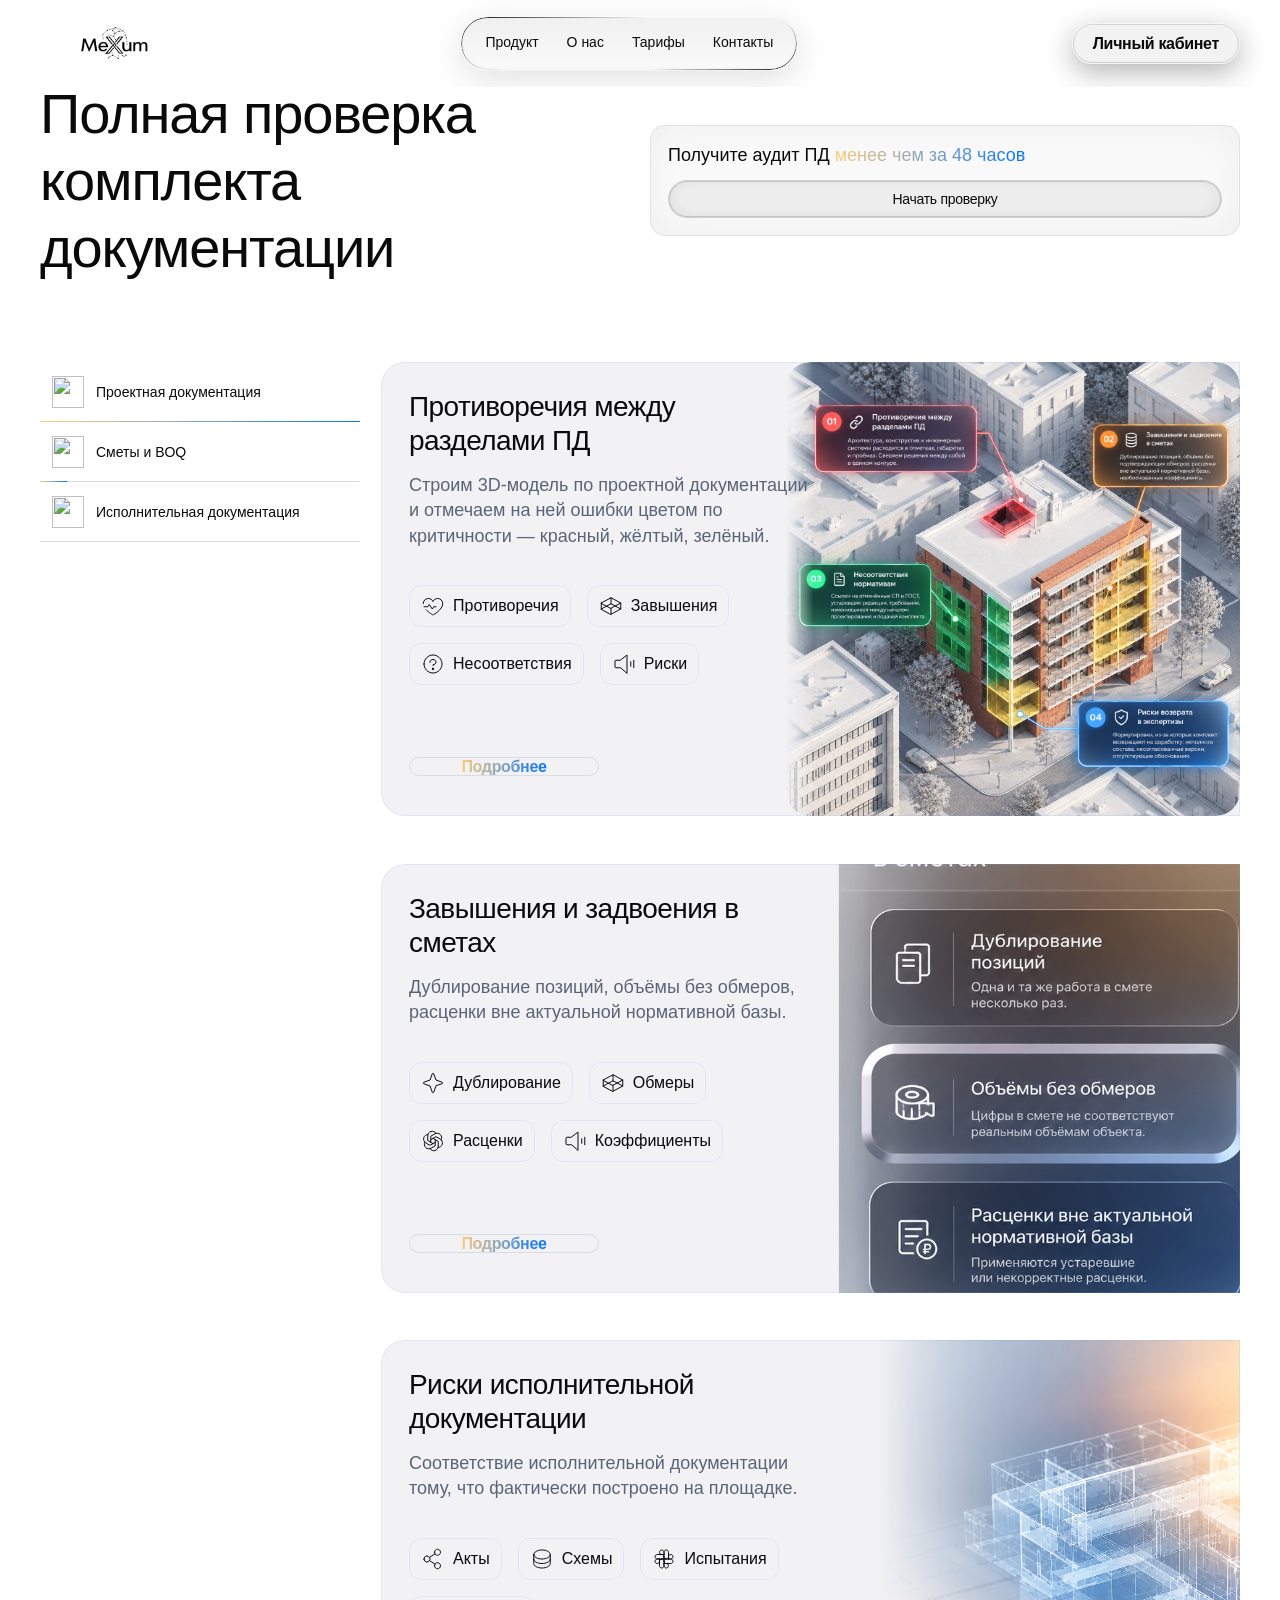
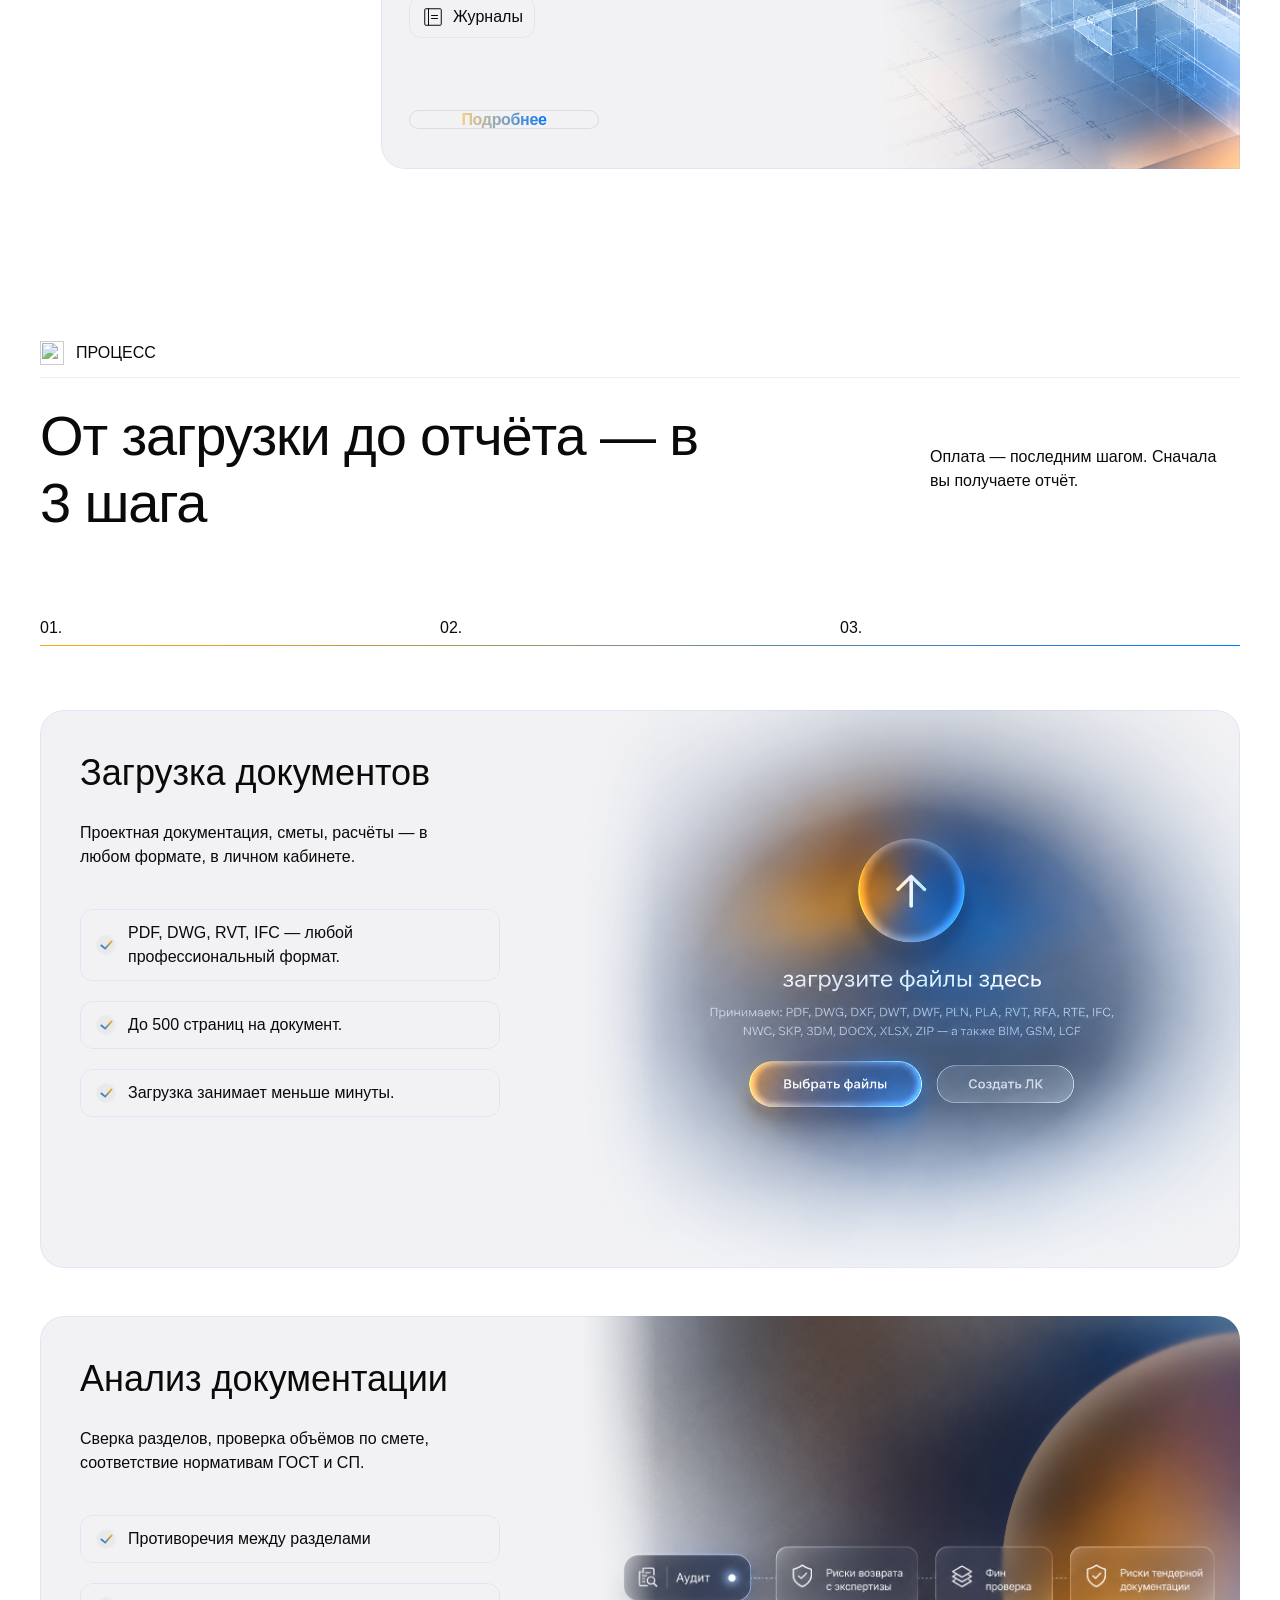
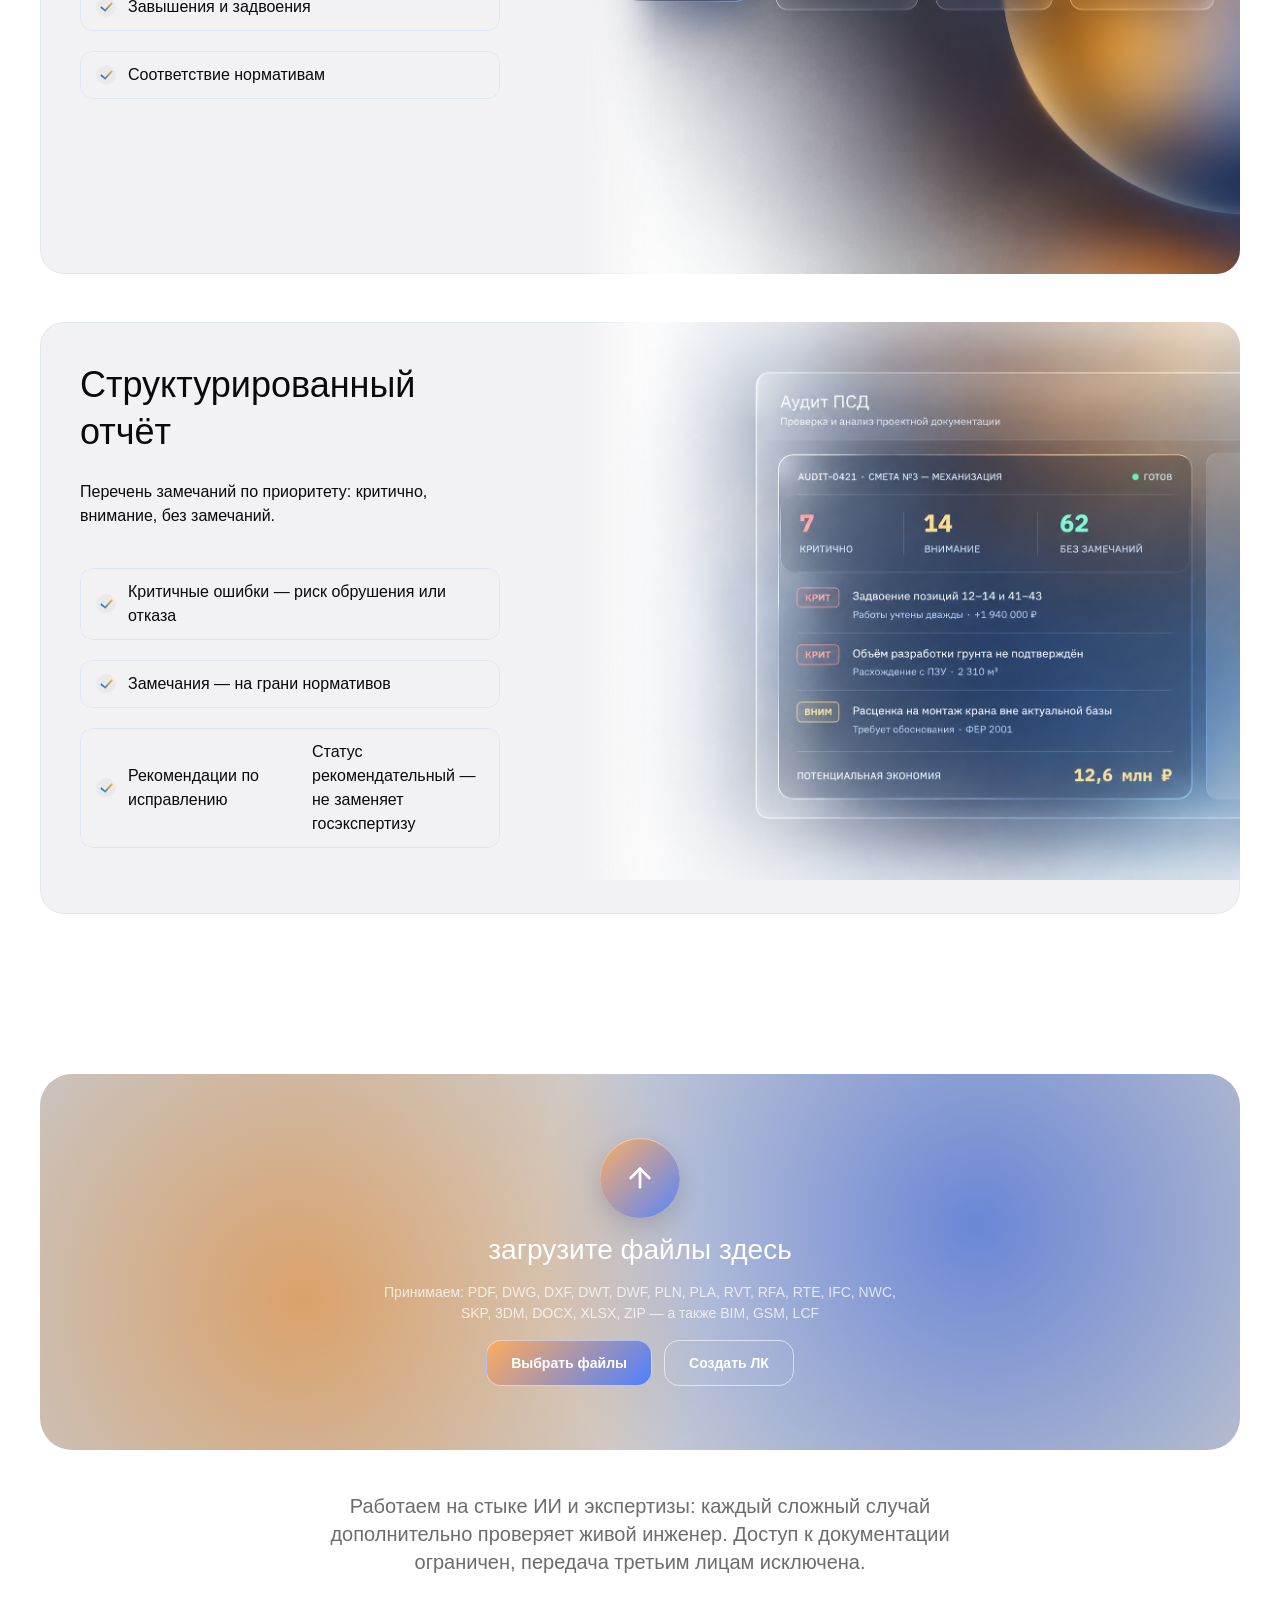
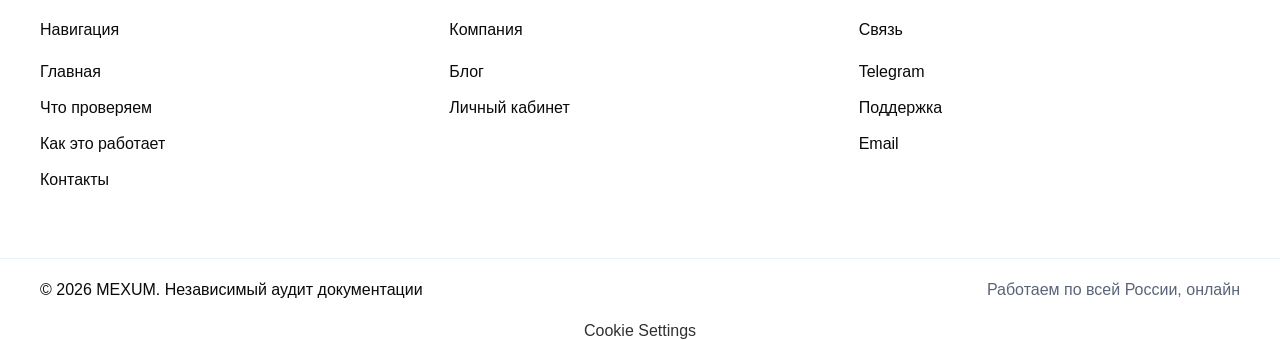
==== commit 97caa3a8: "Раздельные фото для десктопа/мобильных в карточке "Завышения", фикс обрезки на ПК - Десктоп: полное " ====
--- a/index.html
+++ b/index.html
@@ -346,7 +346,7 @@
     
     <!-- End of bodyStart -->
 	
-	<div id="main" data-framer-hydrate-v2='{"routeId":"Q3vMgN2gN","localeId":"default","breakpoints":[{"hash":"ogaiyu","mediaQuery":"(min-width: 1200px)"},{"hash":"1pkxm8v","mediaQuery":"(min-width: 810px) and (max-width: 1199.98px)"},{"hash":"zmbq2w","mediaQuery":"(max-width: 809.98px)"},{"hash":"13xxj9k","mediaQuery":"(min-width: 1200px)"},{"hash":"1827i6x","mediaQuery":"(min-width: 810px) and (max-width: 1199.98px)"},{"hash":"9a9x5i","mediaQuery":"(max-width: 809.98px)"}]}' data-framer-ssr-released-at="2026-08-12T14:20:43.108Z" data-framer-page-optimized-at="2026-08-12T20:05:43.406Z" data-framer-generated-page=""><!--$--><style data-framer-html-style="">:root body { background: var(--token-74e333f8-fe87-4945-af87-cae5b7e16c10, rgb(0, 0, 0)); }</style><div class="framer-Y1h2E framer-13xxj9k" data-layout-template="true" style="min-height:100vh;width:auto"><div class="framer-dpe114-container" data-framer-appear-id="dpe114" style="opacity: 1; transform: none; will-change: transform;"><div class="ssr-variant hidden-1827i6x hidden-9a9x5i"><nav class="framer-ZUPdC framer-90tdu2 framer-v-90tdu2" data-framer-name="Desktop" style="background-color: rgba(0, 0, 0, 0); width: 100%; box-shadow: none; opacity: 1;"><div class="framer-yq3j0r" data-framer-name="Container" style="opacity: 1;"><div class="framer-1of73k0" data-framer-name="Content" style="opacity: 1;"><div class="framer-1yvwb09" data-framer-name="Logo" style="backdrop-filter: blur(10px); border-radius: 999px; opacity: 1;"><!--$--><a as="a" class="framer-c2linv framer-c0tdwz" data-framer-name="Logo Image " href="./" data-framer-page-link-current="true" style="opacity: 1;"><div style="position:absolute;border-radius:inherit;corner-shape:inherit;top:0;right:0;bottom:0;left:0" data-framer-background-image-wrapper="true"><img decoding="auto" width="1810" height="335" src="images/mexum-logo-white.png" alt="MeXum" style="display:block;width:100%;height:100%;border-radius:inherit;corner-shape:inherit;object-position:center;object-fit:contain"></div></a><!--/$--></div></div><div class="framer-199y88y" data-framer-name="Links" style="backdrop-filter: blur(8px); border-radius: 999px; box-shadow: inset -3px -2px 8px 0px var(--token-5a7f2bca-ee8c-42c5-80e1-f72de38d4fdf, rgba(255, 255, 255, 0.07)); opacity: 1;"><nav class="framer-48nfym" data-framer-name="Links" style="opacity: 1;"><!--$--><div class="framer-ocqhot-container" style="opacity: 1;"><!--$--><a class="framer-ttQjC framer-QATJw framer-1vp0xhe framer-v-1vp0xhe framer-j6ho85" data-framer-name="Default" data-highlight="true" href="./ai-solutions" tabindex="0" style="opacity: 1;"><div class="framer-1gsxzzc" data-framer-name="Label" data-framer-component-type="RichTextContainer" style="--extracted-r6o4lv: var(--token-839225cb-b1fc-470d-a0c2-2eb7fcc590b8, rgb(255, 255, 255)); --framer-link-text-color: rgb(0, 153, 255); --framer-link-text-decoration: underline; transform: none; opacity: 1;"><p class="framer-text framer-styles-preset-1p9z0bc" data-styles-preset="lW2kM2SoC" style="--framer-text-color:var(--extracted-r6o4lv, var(--token-839225cb-b1fc-470d-a0c2-2eb7fcc590b8, rgb(255, 255, 255)))">Продукт</p></div><div class="framer-zhbp5c" data-framer-name="Underline Wrap" style="opacity: 1;"><div class="framer-9lj699" data-framer-name="Line" style="background-color: var(--token-839225cb-b1fc-470d-a0c2-2eb7fcc590b8, rgb(255, 255, 255)); opacity: 1;"></div></div></a><!--/$--></div><!--/$--><!--$--><div class="framer-1hxdou6-container" style="opacity: 1;"><!--$--><a class="framer-ttQjC framer-QATJw framer-1vp0xhe framer-v-1vp0xhe framer-j6ho85" data-framer-name="Default" data-highlight="true" href="./about" tabindex="0" style="opacity: 1;"><div class="framer-1gsxzzc" data-framer-name="Label" data-framer-component-type="RichTextContainer" style="--extracted-r6o4lv: var(--token-839225cb-b1fc-470d-a0c2-2eb7fcc590b8, rgb(255, 255, 255)); --framer-link-text-color: rgb(0, 153, 255); --framer-link-text-decoration: underline; transform: none; opacity: 1;"><p class="framer-text framer-styles-preset-1p9z0bc" data-styles-preset="lW2kM2SoC" style="--framer-text-color:var(--extracted-r6o4lv, var(--token-839225cb-b1fc-470d-a0c2-2eb7fcc590b8, rgb(255, 255, 255)))">О нас</p></div><div class="framer-zhbp5c" data-framer-name="Underline Wrap" style="opacity: 1;"><div class="framer-9lj699" data-framer-name="Line" style="background-color: var(--token-839225cb-b1fc-470d-a0c2-2eb7fcc590b8, rgb(255, 255, 255)); opacity: 1;"></div></div></a><!--/$--></div><!--/$--><!--$--><div class="framer-9hdncu-container" style="opacity: 1;"><!--$--><a class="framer-ttQjC framer-QATJw framer-1vp0xhe framer-v-1vp0xhe framer-j6ho85" data-framer-name="Default" data-highlight="true" href="./pricing" tabindex="0" style="opacity: 1;"><div class="framer-1gsxzzc" data-framer-name="Label" data-framer-component-type="RichTextContainer" style="--extracted-r6o4lv: var(--token-839225cb-b1fc-470d-a0c2-2eb7fcc590b8, rgb(255, 255, 255)); --framer-link-text-color: rgb(0, 153, 255); --framer-link-text-decoration: underline; transform: none; opacity: 1;"><p class="framer-text framer-styles-preset-1p9z0bc" data-styles-preset="lW2kM2SoC" style="--framer-text-color:var(--extracted-r6o4lv, var(--token-839225cb-b1fc-470d-a0c2-2eb7fcc590b8, rgb(255, 255, 255)))">Тарифы</p></div><div class="framer-zhbp5c" data-framer-name="Underline Wrap" style="opacity: 1;"><div class="framer-9lj699" data-framer-name="Line" style="background-color: var(--token-839225cb-b1fc-470d-a0c2-2eb7fcc590b8, rgb(255, 255, 255)); opacity: 1;"></div></div></a><!--/$--></div><!--/$--><!--$--><div class="framer-1aui1a1-container" style="opacity: 1;"><!--$--><a class="framer-ttQjC framer-QATJw framer-1vp0xhe framer-v-1vp0xhe framer-j6ho85" data-framer-name="Default" data-highlight="true" href="./contact" tabindex="0" style="opacity: 1;"><div class="framer-1gsxzzc" data-framer-name="Label" data-framer-component-type="RichTextContainer" style="--extracted-r6o4lv: var(--token-839225cb-b1fc-470d-a0c2-2eb7fcc590b8, rgb(255, 255, 255)); --framer-link-text-color: rgb(0, 153, 255); --framer-link-text-decoration: underline; transform: none; opacity: 1;"><p class="framer-text framer-styles-preset-1p9z0bc" data-styles-preset="lW2kM2SoC" style="--framer-text-color:var(--extracted-r6o4lv, var(--token-839225cb-b1fc-470d-a0c2-2eb7fcc590b8, rgb(255, 255, 255)))">Контакты</p></div><div class="framer-zhbp5c" data-framer-name="Underline Wrap" style="opacity: 1;"><div class="framer-9lj699" data-framer-name="Line" style="background-color: var(--token-839225cb-b1fc-470d-a0c2-2eb7fcc590b8, rgb(255, 255, 255)); opacity: 1;"></div></div></a><!--/$--></div><!--/$--></nav><div class="framer-s9npw8" data-border="true" data-framer-name="Border" style="--border-bottom-width: 0.5px; --border-color: var(--token-839225cb-b1fc-470d-a0c2-2eb7fcc590b8, rgb(255, 255, 255)); --border-left-width: 0.5px; --border-right-width: 0.5px; --border-style: solid; --border-top-width: 0.5px; background-color: var(--token-365216f8-7ee6-4f9f-94e0-ca7d584e4354, rgba(255, 254, 250, 0)); mask: linear-gradient(160deg, rgb(0, 0, 0) 0%, rgba(0, 0, 0, 0) 39%, rgba(0, 0, 0, 0) 69%, rgb(0, 0, 0) 100%); border-radius: 999px; opacity: 1;"></div></div><button type="button" class="mobile-nav-toggle" data-mobile-nav-toggle aria-label="Открыть меню" aria-expanded="false"><span class="mobile-nav-toggle__bars"><span></span><span></span><span></span></span></button><div class="mobile-nav-panel" data-mobile-nav-panel hidden><a href="./ai-solutions">Продукт</a><a href="./about">О нас</a><a href="./pricing">Тарифы</a><a href="./contact">Контакты</a><a href="cabinet.html" class="mobile-nav-cta">Личный кабинет</a></div><div class="framer-1yzb3cd" data-framer-name="Other" style="opacity: 1; display: flex; flex-direction: row; align-items: center; gap: 12px; width: auto; height: auto;"><a class="framer-Yf5wR framer-ZHrhX framer-bqds1m framer-v-bqds1m framer-2xkq2k btn-nav-cta" href="cabinet.html" style="opacity: 1; display: inline-flex; width: auto; height: auto;"><div class="framer-6yhlt6" data-border="true" data-framer-name="Label" style="--border-bottom-width: 1px; --border-color: var(--token-0eb0d570-0e27-4070-997d-d65cb58db903, rgba(255, 255, 255, 0.4)); --border-left-width: 1px; --border-right-width: 1px; --border-style: solid; --border-top-width: 1px; background-color: var(--token-74e333f8-fe87-4945-af87-cae5b7e16c10, rgb(0, 0, 0)); filter: brightness(1); border-radius: 15px; box-shadow: 0px 0.829890004863264px 0.829890004863264px -0.75px rgba(0, 0, 0, 0.18), 0px 2.260010866989614px 2.260010866989614px -1.5px rgba(0, 0, 0, 0.18), 0px 4.96216589306132px 4.96216589306132px -2.25px rgba(0, 0, 0, 0.17), 0px 11.014875294190135px 11.014875294190135px -3px rgba(0, 0, 0, 0.14), 0px 28px 28px -3.75px rgba(0, 0, 0, 0.06), inset -4px 3px 9px 0px var(--token-991642a5-fe69-44f0-a456-0d249f695158, rgb(1, 117, 255)), inset 3px -2px 8px 0px var(--token-40eb5c15-2df6-4cc5-9a1c-8a90a74b480c, rgb(255, 205, 125)); opacity: 1; display: inline-flex; align-items: center;"><div class="framer-3nflbn" data-framer-name="Get Started" style="--extracted-r6o4lv: var(--token-839225cb-b1fc-470d-a0c2-2eb7fcc590b8, rgb(255, 255, 255)); --framer-paragraph-spacing: 0px; transform: none; opacity: 1;"><p class="framer-text framer-styles-preset-79ayo0" data-styles-preset="AVSIklFkd" style="--framer-text-color:var(--extracted-r6o4lv, var(--token-839225cb-b1fc-470d-a0c2-2eb7fcc590b8, rgb(255, 255, 255))); white-space: nowrap;">Личный кабинет</p></div></div></a></div></div></nav></div></div><style data-framer-html-style="">html body { background: var(--token-74e333f8-fe87-4945-af87-cae5b7e16c10, rgb(0, 0, 0)); }</style><div data-framer-root="" class="framer-P0PnG framer-QATJw framer-k2isH framer-6lzSR framer-pbxdP framer-n3Cte framer-GeYI4 framer-ogaiyu" style="min-height:100vh;width:auto;display:contents"><header class="framer-jdt6mz" data-framer-name="Hero" style=";display:none !important;"><div class="framer-1ya6ioj" data-framer-name="Container"><div class="framer-p4ssb7" data-framer-name="Content"><div class="framer-1k957es" data-framer-name="Container"><div class="framer-6yg7un" data-framer-name="Heading"><div class="framer-1xcsk4d" data-framer-appear-id="1xcsk4d" data-framer-name="Title" style="opacity: 1; transform: none; will-change: transform;"><div class="framer-pyj73d" data-framer-name="Simplify Your Workflow, Amplify Your Team" data-framer-component-type="RichTextContainer" style="transform:none"><h1 class="framer-text framer-styles-preset-1ucu1n1" data-styles-preset="D2FyQ7kfS">Независимый аудит ПСД · Конфиденциально</h1></div></div><div class="framer-oy54su" data-framer-name="Subtext" data-framer-component-type="RichTextContainer" style="transform:none"><p class="framer-text framer-styles-preset-kng7jv" data-styles-preset="cDiAQHEyE" style="--framer-text-color:var(--token-839225cb-b1fc-470d-a0c2-2eb7fcc590b8, rgb(255, 255, 255))">Независимый аудит проектно-сметной документации для девелоперов, технических заказчиков, генподрядчиков и проектных бюро — до того как ошибки станут перерасходом бюджета или возвратом с экспертизы.</p></div></div></div><div class="framer-1x5d5vf" data-framer-name="Button"><!--$--><div class="ssr-variant hidden-zmbq2w"><div class="framer-1m07lfk-container" data-framer-appear-id="1m07lfk" style="opacity: 1; transform: none; will-change: transform;"><!--$--><a class="framer-Yf5wR framer-ZHrhX framer-bqds1m framer-v-bqds1m framer-2xkq2k" data-framer-name="Primary" data-highlight="true" href="./pricing" tabindex="0" style="border-bottom-left-radius:16px;border-bottom-right-radius:16px;border-top-left-radius:16px;border-top-right-radius:16px;opacity:1"><div class="framer-6yhlt6" data-border="true" data-framer-name="Label" style="--border-bottom-width: 1px; --border-color: var(--token-0eb0d570-0e27-4070-997d-d65cb58db903, rgba(255, 255, 255, 0.4)); --border-left-width: 1px; --border-right-width: 1px; --border-style: solid; --border-top-width: 1px; background-color: var(--token-74e333f8-fe87-4945-af87-cae5b7e16c10, rgb(0, 0, 0)); filter: brightness(1); border-radius: 15px; box-shadow: 0px 0.829890004863264px 0.829890004863264px -0.75px rgba(0, 0, 0, 0.18), 0px 2.260010866989614px 2.260010866989614px -1.5px rgba(0, 0, 0, 0.18), 0px 4.96216589306132px 4.96216589306132px -2.25px rgba(0, 0, 0, 0.17), 0px 11.014875294190135px 11.014875294190135px -3px rgba(0, 0, 0, 0.14), 0px 28px 28px -3.75px rgba(0, 0, 0, 0.06), inset -4px 3px 9px 0px var(--token-991642a5-fe69-44f0-a456-0d249f695158, rgb(1, 117, 255)), inset 3px -2px 8px 0px var(--token-40eb5c15-2df6-4cc5-9a1c-8a90a74b480c, rgb(255, 205, 125)); opacity: 1;"><div class="framer-3nflbn" data-framer-name="Get Started" data-framer-component-type="RichTextContainer" style="--extracted-r6o4lv: var(--token-839225cb-b1fc-470d-a0c2-2eb7fcc590b8, rgb(255, 255, 255)); --framer-paragraph-spacing: 0px; transform: none; opacity: 1;"><p class="framer-text framer-styles-preset-79ayo0" data-styles-preset="AVSIklFkd" style="--framer-text-color:var(--extracted-r6o4lv, var(--token-839225cb-b1fc-470d-a0c2-2eb7fcc590b8, rgb(255, 255, 255)))">Загрузить документ</p></div></div></a><!--/$--></div></div><!--/$--></div></div><section class="framer-2w2qm9" data-framer-appear-id="2w2qm9" data-framer-name="Dashboard" style="opacity: 1; transform: none; will-change: transform;"><div class="framer-vt938x" data-framer-name="Logos"><div class="framer-no0usn-container" data-framer-appear-id="no0usn" style="opacity: 1; transform: none; will-change: transform;"><!--$--><section style="display:flex;width:100%;height:100%;max-width:100%;max-height:100%;place-items:center;margin:0;padding:10px;list-style-type:none;text-indent:none;opacity:0;-webkit-mask-image:linear-gradient(to right, rgba(0, 0, 0, 0) 0%, rgba(0, 0, 0, 1) 20%, rgba(0, 0, 0, 1) 80%, rgba(0, 0, 0, 0) 100%);mask-image:linear-gradient(to right, rgba(0, 0, 0, 0) 0%, rgba(0, 0, 0, 1) 20%, rgba(0, 0, 0, 1) 80%, rgba(0, 0, 0, 0) 100%);overflow:hidden"><ul style="display:flex;width:100%;height:100%;max-width:100%;max-height:100%;place-items:center;margin:0;padding:0;list-style-type:none;text-indent:none;gap:32px;position:relative;flex-direction:row;will-change:auto;transform:translateX(-0px)"><li aria-hidden="true"><div class="framer-1lps5z1" data-framer-name="Logo 01" style="flex-shrink:0"><div class="framer-1tkxqbj" data-framer-name="Image"><div style="position:absolute;border-radius:inherit;corner-shape:inherit;top:0;right:0;bottom:0;left:0" data-framer-background-image-wrapper="true"><img decoding="auto" width="600" height="192" sizes="(min-width: 1200px) 150px, (min-width: 810px) and (max-width: 1199.98px) 150px, (max-width: 809.98px) 150px" srcset="https://framerusercontent.com/images/eTOvR4ZuGGQENAaE3zs5ZqZxtks.png?scale-down-to=512&amp;width=600&amp;height=192 512w,https://framerusercontent.com/images/eTOvR4ZuGGQENAaE3zs5ZqZxtks.png?width=600&amp;height=192 600w" src="https://framerusercontent.com/images/eTOvR4ZuGGQENAaE3zs5ZqZxtks.png?width=600&amp;height=192" alt="Logo" style="display:block;width:100%;height:100%;border-radius:inherit;corner-shape:inherit;object-position:center;object-fit:cover"></div></div></div></li><li aria-hidden="true"><div class="framer-zc5alo" data-framer-name="Logo 02" style="flex-shrink:0"><div class="framer-1e13t0a" data-framer-name="Image"><div style="position:absolute;border-radius:inherit;corner-shape:inherit;top:0;right:0;bottom:0;left:0" data-framer-background-image-wrapper="true"><img decoding="auto" width="600" height="192" sizes="(min-width: 1200px) 150px, (min-width: 810px) and (max-width: 1199.98px) 150px, (max-width: 809.98px) 150px" srcset="https://framerusercontent.com/images/QvWxQDGRcrTJWGZp7OsUlI4k6w0.png?scale-down-to=512&amp;width=600&amp;height=192 512w,https://framerusercontent.com/images/QvWxQDGRcrTJWGZp7OsUlI4k6w0.png?width=600&amp;height=192 600w" src="https://framerusercontent.com/images/QvWxQDGRcrTJWGZp7OsUlI4k6w0.png?width=600&amp;height=192" alt="Logo" style="display:block;width:100%;height:100%;border-radius:inherit;corner-shape:inherit;object-position:center;object-fit:cover"></div></div></div></li><li aria-hidden="true"><div class="framer-e5500d" data-framer-name="Logo 03" style="flex-shrink:0"><div class="framer-p1wxet" data-framer-name="Image"><div style="position:absolute;border-radius:inherit;corner-shape:inherit;top:0;right:0;bottom:0;left:0" data-framer-background-image-wrapper="true"><img decoding="auto" width="600" height="192" sizes="(min-width: 1200px) 150px, (min-width: 810px) and (max-width: 1199.98px) 150px, (max-width: 809.98px) 150px" srcset="https://framerusercontent.com/images/ZrGThO8Gp1y7Hoki1Dmhr0Flw6U.png?scale-down-to=512&amp;width=600&amp;height=192 512w,https://framerusercontent.com/images/ZrGThO8Gp1y7Hoki1Dmhr0Flw6U.png?width=600&amp;height=192 600w" src="https://framerusercontent.com/images/ZrGThO8Gp1y7Hoki1Dmhr0Flw6U.png?width=600&amp;height=192" alt="Logo" style="display:block;width:100%;height:100%;border-radius:inherit;corner-shape:inherit;object-position:center;object-fit:cover"></div></div></div></li><li aria-hidden="true"><div class="framer-13svpvn" data-framer-name="Logo 04" style="flex-shrink:0"><div class="framer-tov9j0" data-framer-name="Image"><div style="position:absolute;border-radius:inherit;corner-shape:inherit;top:0;right:0;bottom:0;left:0" data-framer-background-image-wrapper="true"><img decoding="auto" width="600" height="192" sizes="(min-width: 1200px) 150px, (min-width: 810px) and (max-width: 1199.98px) 150px, (max-width: 809.98px) 150px" srcset="https://framerusercontent.com/images/dTohPdySQSHpfv4TUIdRVoRdHBw.png?scale-down-to=512&amp;width=600&amp;height=192 512w,https://framerusercontent.com/images/dTohPdySQSHpfv4TUIdRVoRdHBw.png?width=600&amp;height=192 600w" src="https://framerusercontent.com/images/dTohPdySQSHpfv4TUIdRVoRdHBw.png?width=600&amp;height=192" alt="Logo" style="display:block;width:100%;height:100%;border-radius:inherit;corner-shape:inherit;object-position:center;object-fit:cover"></div></div></div></li><li aria-hidden="true"><div class="framer-1iacww1" data-framer-name="Logo 05" style="flex-shrink:0"><div class="framer-188pg9k" data-framer-name="Image"><div style="position:absolute;border-radius:inherit;corner-shape:inherit;top:0;right:0;bottom:0;left:0" data-framer-background-image-wrapper="true"><img decoding="auto" width="600" height="192" sizes="(min-width: 1200px) 150px, (min-width: 810px) and (max-width: 1199.98px) 150px, (max-width: 809.98px) 150px" srcset="https://framerusercontent.com/images/WzG2yfwdF7vdqrjvFu4j7tyJ3Gs.png?scale-down-to=512&amp;width=600&amp;height=192 512w,https://framerusercontent.com/images/WzG2yfwdF7vdqrjvFu4j7tyJ3Gs.png?width=600&amp;height=192 600w" src="https://framerusercontent.com/images/WzG2yfwdF7vdqrjvFu4j7tyJ3Gs.png?width=600&amp;height=192" alt="Logo" style="display:block;width:100%;height:100%;border-radius:inherit;corner-shape:inherit;object-position:center;object-fit:cover"></div></div></div></li><li aria-hidden="true"><div class="framer-129l4jy" data-framer-name="Logo 06" style="flex-shrink:0"><div class="framer-drust8" data-framer-name="Image"><div style="position:absolute;border-radius:inherit;corner-shape:inherit;top:0;right:0;bottom:0;left:0" data-framer-background-image-wrapper="true"><img decoding="auto" width="600" height="192" sizes="(min-width: 1200px) 150px, (min-width: 810px) and (max-width: 1199.98px) 150px, (max-width: 809.98px) 150px" srcset="https://framerusercontent.com/images/FkPCvWLJEloyx0AnJETPfPfMx4.png?scale-down-to=512&amp;width=600&amp;height=192 512w,https://framerusercontent.com/images/FkPCvWLJEloyx0AnJETPfPfMx4.png?width=600&amp;height=192 600w" src="https://framerusercontent.com/images/FkPCvWLJEloyx0AnJETPfPfMx4.png?width=600&amp;height=192" alt="Logo" style="display:block;width:100%;height:100%;border-radius:inherit;corner-shape:inherit;object-position:center;object-fit:cover"></div></div></div></li></ul></section><!--/$--></div></div></section></div><div class="framer-p2gjaz" data-framer-name="Video Container"><div class="framer-1gy3bcn-container" data-framer-appear-id="1gy3bcn" style="opacity: 1; transform: none; will-change: transform;"><!--$--><video src="https://framerusercontent.com/assets/XyQKBChh8CZBaaXrJoxPbwvI.mp4" loop="" preload="auto" muted="" playsinline="" style="cursor:auto;width:100%;height:100%;border-radius:0px;display:block;object-fit:cover;background-color:var(--token-755749ce-b09f-4a2c-96af-d48ea1c19cb9, rgba(0, 0, 0, 0));object-position:50% 50%" autoplay=""></video><!--/$--></div><div class="framer-17bqy5g" data-framer-appear-id="17bqy5g" data-framer-name="Frost" style="opacity: 1; transform: none; will-change: transform;"></div><div class="framer-phyc1x"><div data-framer-background-image-wrapper="true" style="position:absolute;border-radius:inherit;corner-shape:inherit;top:0;right:0;bottom:0;left:0;background-image:url(https://framerusercontent.com/images/6mcf62RlDfRfU61Yg5vb2pefpi4.png?width=256&amp;height=256);background-repeat:repeat;background-position:left top;border:0;background-size:128px auto"></div></div><div class="framer-806ngn-container" data-code-component-plugin-id="84d4c1" data-framer-appear-id="806ngn" style="opacity: 1; transform: none; will-change: transform;"><!--$--><div style="width:100%;height:100%;position:relative;overflow:hidden;background-color:transparent"><div style="position: absolute; left: 1240.48px; top: 342.486px; width: 1.30341px; height: 1.30341px; background-color: var(--token-118587f4-0ede-44b6-a609-249caf227711, rgb(204, 204, 204)); border-radius: 50%; opacity: 0.340929; filter: none; will-change: transform; transform: none;"></div><div style="position: absolute; left: 544.861px; top: 574.174px; width: 1.19914px; height: 1.19914px; background-color: var(--token-118587f4-0ede-44b6-a609-249caf227711, rgb(204, 204, 204)); border-radius: 50%; opacity: 0.29837; filter: none; will-change: transform; transform: none;"></div><div style="position: absolute; left: 903.892px; top: 70.6598px; width: 1.16125px; height: 1.16125px; background-color: var(--token-118587f4-0ede-44b6-a609-249caf227711, rgb(204, 204, 204)); border-radius: 50%; opacity: 0.426256; filter: none; will-change: transform; transform: none;"></div><div style="position: absolute; left: 496.321px; top: 721.687px; width: 1.29645px; height: 1.29645px; background-color: var(--token-118587f4-0ede-44b6-a609-249caf227711, rgb(204, 204, 204)); border-radius: 50%; opacity: 0.382405; filter: none; will-change: transform; transform: none;"></div><div style="position: absolute; left: 816.149px; top: 485.891px; width: 1.24551px; height: 1.24551px; background-color: var(--token-118587f4-0ede-44b6-a609-249caf227711, rgb(204, 204, 204)); border-radius: 50%; opacity: 0.497799; filter: none; will-change: transform; transform: none;"></div><div style="position: absolute; left: 812.145px; top: 250.61px; width: 1.45397px; height: 1.45397px; background-color: var(--token-118587f4-0ede-44b6-a609-249caf227711, rgb(204, 204, 204)); border-radius: 50%; opacity: 0.346239; filter: none; will-change: transform; transform: none;"></div><div style="position: absolute; left: 804.522px; top: 427.263px; width: 1.12037px; height: 1.12037px; background-color: var(--token-118587f4-0ede-44b6-a609-249caf227711, rgb(204, 204, 204)); border-radius: 50%; opacity: 0.424174; filter: none; will-change: transform; transform: none;"></div><div style="position: absolute; left: 856.687px; top: 328.657px; width: 1.21596px; height: 1.21596px; background-color: var(--token-118587f4-0ede-44b6-a609-249caf227711, rgb(204, 204, 204)); border-radius: 50%; opacity: 0.362994; filter: none; will-change: transform; transform: none;"></div><div style="position: absolute; left: 1319.68px; top: 282.457px; width: 1.15885px; height: 1.15885px; background-color: var(--token-118587f4-0ede-44b6-a609-249caf227711, rgb(204, 204, 204)); border-radius: 50%; opacity: 0.469529; filter: none; will-change: transform; transform: none;"></div><div style="position: absolute; left: 570.14px; top: 381.739px; width: 1.32836px; height: 1.32836px; background-color: var(--token-118587f4-0ede-44b6-a609-249caf227711, rgb(204, 204, 204)); border-radius: 50%; opacity: 0.268793; filter: none; will-change: transform; transform: none;"></div><div style="position: absolute; left: 863.003px; top: 372.387px; width: 1.18001px; height: 1.18001px; background-color: v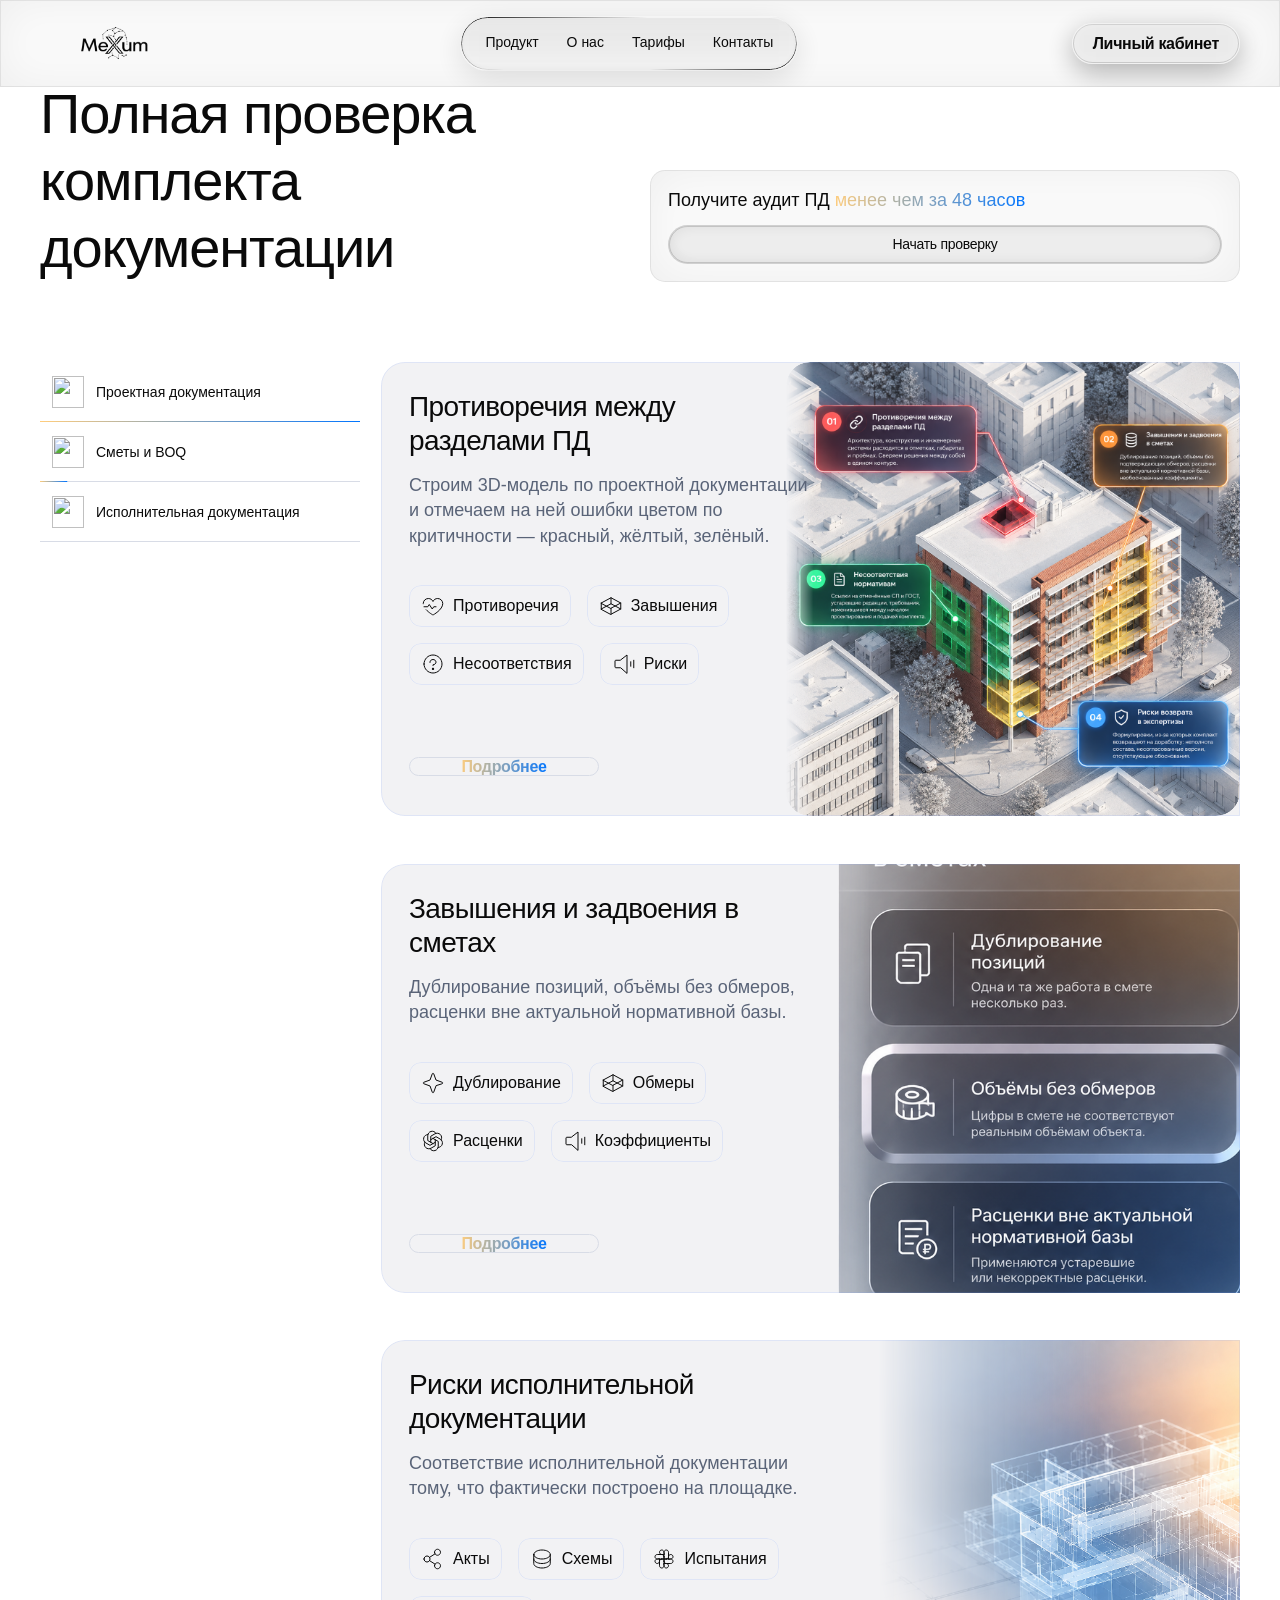
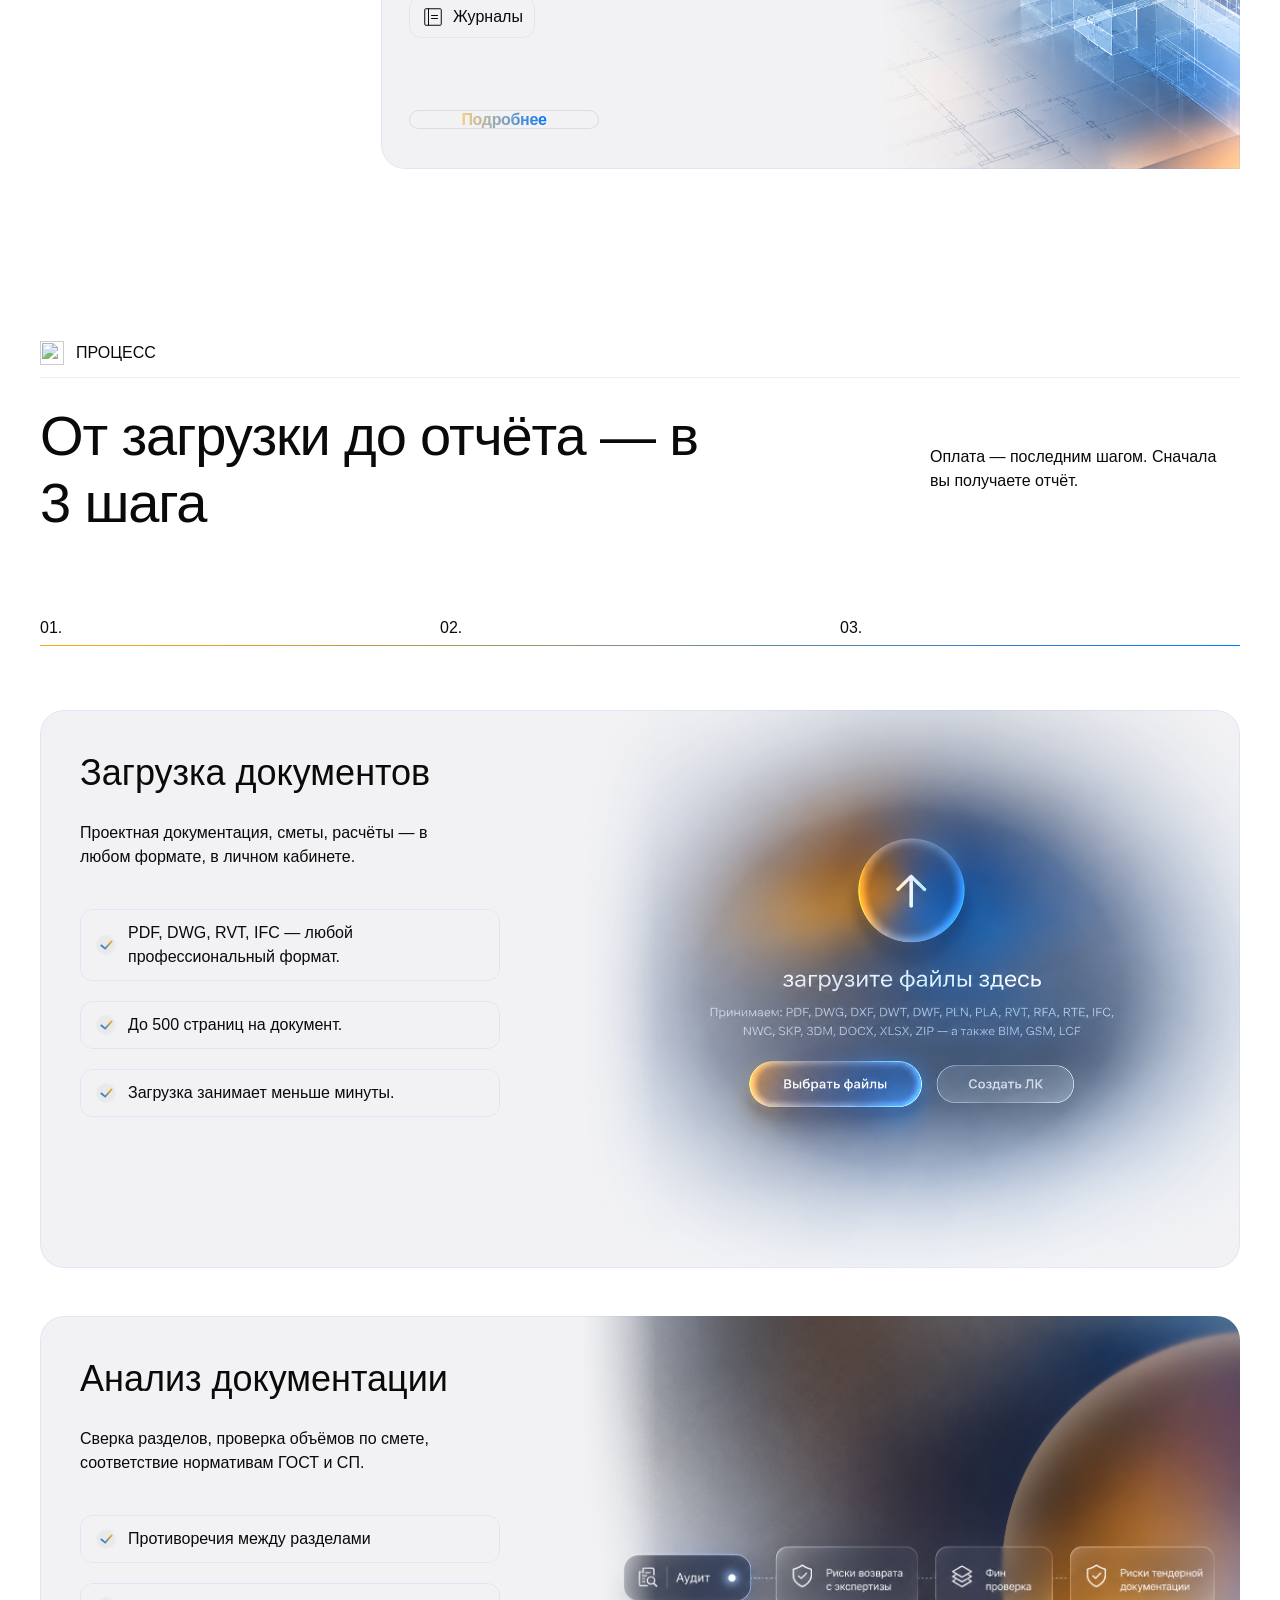
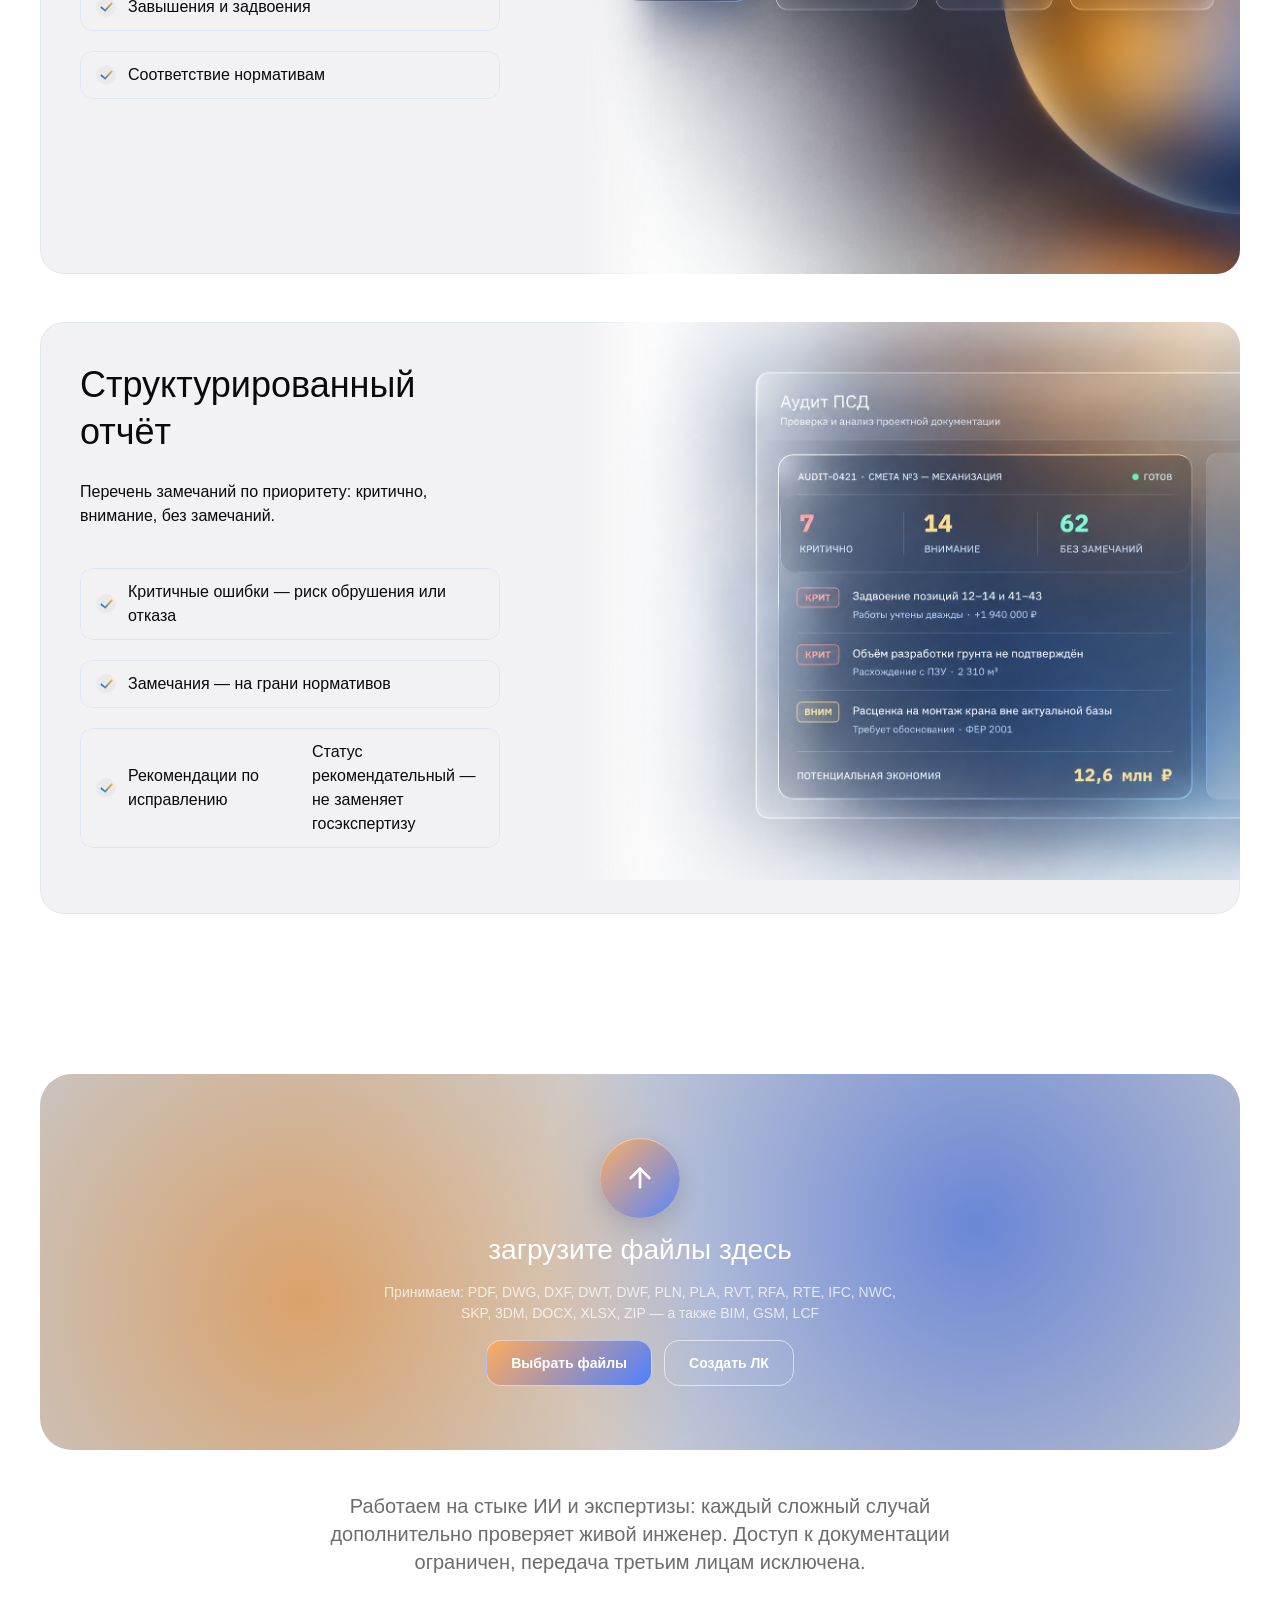
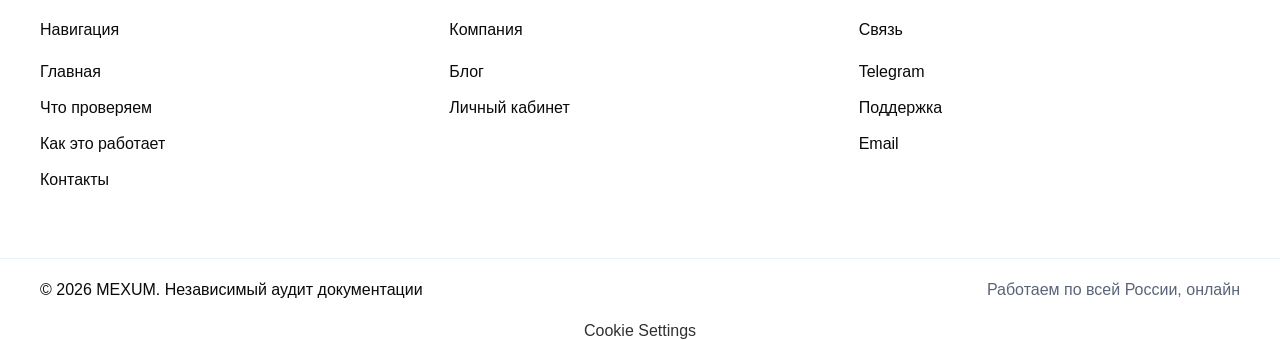
